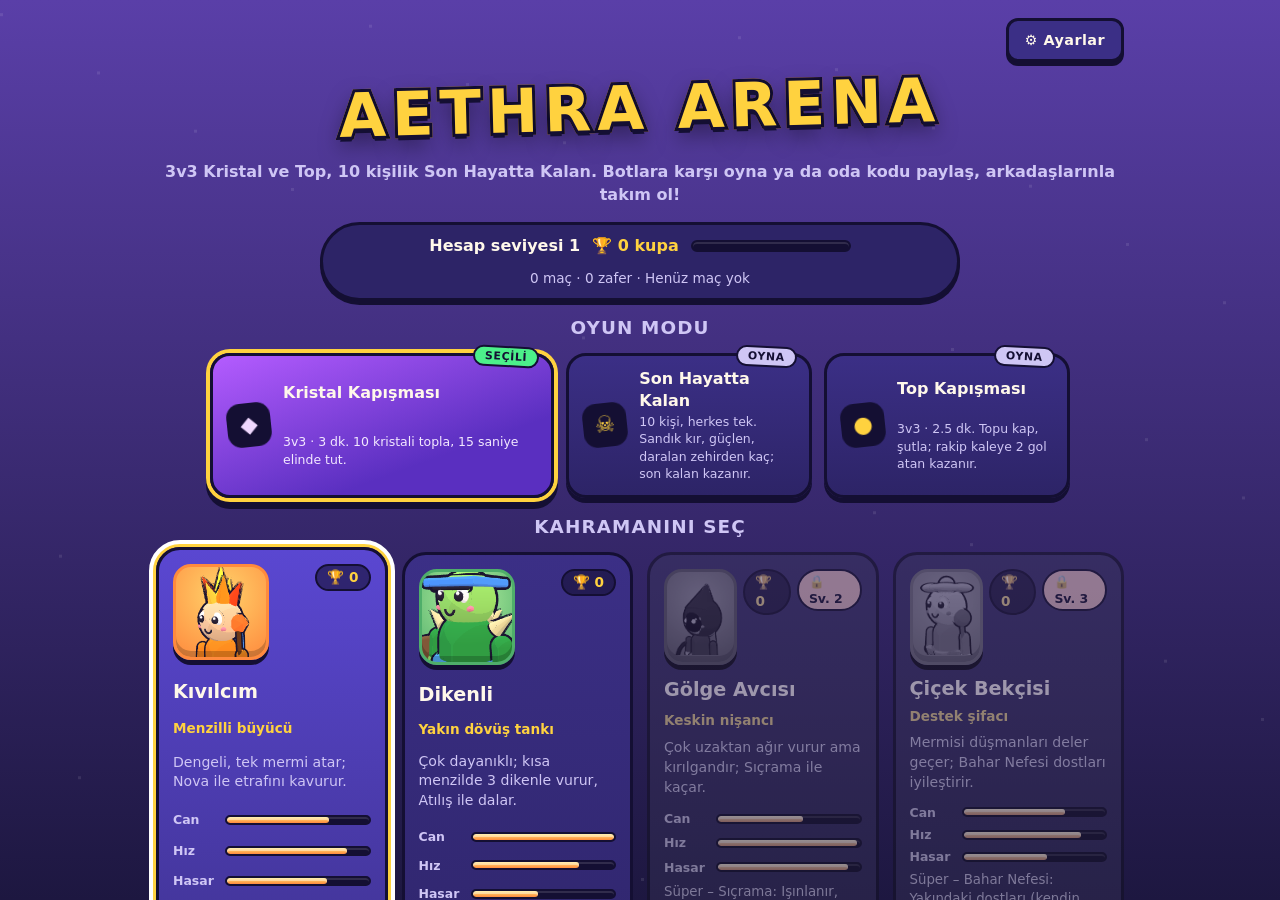
==== aethra-arena/index.html @ 8c884b22 "Aethra Arena oyununu ekle (aethra-arena/) Tarayıcıda ücretsiz 3v3 arena; oda koduyla arkadaşlarla çe" ====
<!doctype html>
<html lang="tr">
  <head>
    <meta charset="UTF-8" />
    <meta name="viewport" content="width=device-width, initial-scale=1.0, viewport-fit=cover" />
    <meta name="color-scheme" content="light dark" />
    <meta name="referrer" content="no-referrer" />
    <meta
      http-equiv="Content-Security-Policy"
      content="default-src 'none'; script-src 'sha256-PgBbEfgezDrb6P0FUc+qIjgpAKVLXpM+Zf7fjNr3H98='; style-src 'unsafe-inline'; img-src data:; connect-src https://*.peerjs.com wss://*.peerjs.com ws://localhost:* http://localhost:* ws://127.0.0.1:* http://127.0.0.1:*; worker-src blob:; base-uri 'none'; form-action 'none'"
    />
    <meta name="description" content="Aethra Arena: tarayıcıda 3v3 arena. Botlara karşı ya da oda koduyla arkadaşlarınla takım olarak oyna. Ücretsiz, indirme yok." />
    <title>Aethra Arena</title>
    <link rel="icon" href="data:image/svg+xml,%3Csvg xmlns='http://www.w3.org/2000/svg' viewBox='0 0 32 32'%3E%3Crect width='32' height='32' rx='8' fill='%232f6f5e'/%3E%3Cpath d='M6 17 16 8l10 9v8H6z' fill='%23f6f3ee'/%3E%3Crect x='13' y='18' width='6' height='7' fill='%23c9a26b'/%3E%3C/svg%3E" />
    <style>
:root { color-scheme: dark; font-family: system-ui, -apple-system, 'Segoe UI', Roboto, sans-serif; line-height: 1.4; --gold: #ffd36b; --ink: #1d1740; --panel: #2b2360; --line: #4c3f9a; --text: #f4efff; --muted: #b9b0e0; --focus: #8ab4ff; }
* { box-sizing: border-box; }
html, body { margin: 0; height: 100%; overflow: hidden; background: #1d1740; color: var(--text); overscroll-behavior: none; }
#app { position: fixed; inset: 0; }
#stage3d { position: absolute; inset: 0; width: 100%; height: 100%; display: block; }
#stage { position: absolute; inset: 0; width: 100%; height: 100%; display: block; touch-action: none; user-select: none; -webkit-user-select: none; }
#hud { position: absolute; inset: 0; pointer-events: none; overflow: auto; }
#hud > * { pointer-events: auto; }
#toasts { position: fixed; top: calc(12px + env(safe-area-inset-top, 0px)); left: 50%; transform: translateX(-50%); display: grid; gap: 6px; z-index: 50; pointer-events: none; }
.ax-toast { padding: 8px 16px; border-radius: 12px; border: 3px solid #140f33; background: #2d2467f0; color: #fff8ea; font: 800 0.95rem system-ui, sans-serif; box-shadow: 0 4px 0 #140f33; }
:focus-visible { outline: 3px solid var(--focus); outline-offset: 2px; }
button { font: inherit; color: inherit; }
.menu { max-width: 980px; margin: 0 auto; padding: 22px 14px 40px; text-align: center; }
h1 { margin: 6px 0 0; font-size: clamp(2rem, 6vw, 3.4rem); letter-spacing: 0.12em; background: linear-gradient(90deg, #ffd36b, #ff8a5c); -webkit-background-clip: text; background-clip: text; color: transparent; }
.sub { margin: 4px 0 16px; color: var(--muted); }
.account { display: flex; gap: 12px; align-items: center; justify-content: center; flex-wrap: wrap; margin-bottom: 16px; background: #00000033; border-radius: 14px; padding: 10px 14px; }
.heroes { display: grid; grid-template-columns: repeat(auto-fit, minmax(210px, 1fr)); gap: 12px; margin-bottom: 18px; }
.hero { text-align: left; background: var(--panel); border: 2px solid var(--line); border-radius: 18px; padding: 14px; cursor: pointer; display: grid; gap: 4px; }
.hero.on { border-color: var(--gold); box-shadow: 0 0 0 3px #ffd36b44, 0 10px 30px #0006; transform: translateY(-3px); }
.hero.locked { opacity: 0.5; cursor: not-allowed; }
.hero em { color: var(--gold); font-style: normal; font-size: 0.85rem; }
.hero p { margin: 2px 0 6px; font-size: 0.88rem; color: var(--muted); }
.hero small { color: var(--muted); }
.lock { color: #ffb4a8; font-size: 0.85rem; }
.orb { width: 54px; height: 54px; border-radius: 50%; box-shadow: 0 6px 18px #0007; margin-bottom: 4px; }
.stat { display: grid; grid-template-columns: 52px 1fr; align-items: center; gap: 6px; font-size: 0.78rem; color: var(--muted); }
.stat-bar { background: #00000055; border-radius: 6px; height: 8px; overflow: hidden; }
.stat-bar.wide { width: 180px; }
.stat-fill { height: 100%; background: linear-gradient(90deg, #ffd36b, #ff8a5c); }
.btn { min-height: 46px; padding: 8px 22px; border-radius: 999px; border: 2px solid var(--line); background: var(--panel); font-weight: 700; cursor: pointer; }
.btn.primary { background: linear-gradient(180deg, #ffd36b, #ff9a4d); color: #3a2200; border-color: #ffe9a8; }
.btn.big { font-size: 1.15rem; padding: 12px 30px; min-height: 54px; }
.hint { color: var(--muted); font-size: 0.82rem; margin: 12px 0 0; }
.overlay { position: absolute; inset: 0; display: grid; place-items: center; background: #0b0820aa; }
.card { background: var(--panel); border: 2px solid var(--gold); border-radius: 22px; padding: 22px 28px; text-align: center; min-width: min(90vw, 360px); }
.card h2 { margin: 0 0 8px; font-size: 2.2rem; letter-spacing: 0.08em; }
.win { color: var(--gold); } .lose { color: #ff8a8a; }
.xp { font-size: 1.4rem; font-weight: 800; color: var(--gold); margin: 6px 0; }
.up { color: #9dffb5; font-weight: 700; margin: 4px 0; }
.row { display: flex; gap: 10px; justify-content: center; margin-top: 14px; flex-wrap: wrap; }
@media (prefers-reduced-motion: reduce) { .hero.on { transform: none; } }

/* --- UX modülü teması --- */

/* Aethra Arena UI teması: kalın koyu dış çizgi, yuvarlak formlar, parlak dolgular, oynak yaylanma.
   Entegrasyon: bu dosyanın içeriğini src/styles.css sonuna ekleyin (dış kaynak yok, CSP uyumlu). */
:root {
  --ax-ink: #140f33;
  --ax-panel: #2d2467;
  --ax-panel-2: #3b2f86;
  --ax-gold: #ffd23f;
  --ax-orange: #ff8a3d;
  --ax-ally: #35c9ff;
  --ax-enemy: #ff4d6d;
  --ax-good: #4cf08a;
  --ax-warn: #ffc83d;
  --ax-danger: #ff4d4d;
  --ax-text: #fff8ea;
  --ax-muted: #cfc6f5;
  --ax-focus: #ffffff;
  --ax-outline: 3px;
  --ax-pop: cubic-bezier(0.34, 1.56, 0.64, 1);
  --ax-safe-t: env(safe-area-inset-top, 0px);
  --ax-safe-r: env(safe-area-inset-right, 0px);
  --ax-safe-b: env(safe-area-inset-bottom, 0px);
  --ax-safe-l: env(safe-area-inset-left, 0px);
}

.ax-menu, .ax-hud, .ax-overlay { font-family: system-ui, -apple-system, 'Segoe UI', Roboto, sans-serif; color: var(--ax-text); }
.ax-sr { position: absolute; width: 1px; height: 1px; margin: -1px; padding: 0; overflow: hidden; clip-path: inset(50%); white-space: nowrap; border: 0; }

/* odak halkası: kalın beyaz + koyu dış halka, her zeminde görünür */
.ax-menu :focus-visible, .ax-overlay :focus-visible { outline: 4px solid var(--ax-focus); outline-offset: 3px; box-shadow: 0 0 0 7px var(--ax-ink); }

/* ---------- ana menü ---------- */
.ax-menu { max-width: 1000px; margin: 0 auto; padding: calc(18px + var(--ax-safe-t)) calc(16px + var(--ax-safe-r)) calc(36px + var(--ax-safe-b)) calc(16px + var(--ax-safe-l)); text-align: center; }
.ax-logo { margin: 4px 0 0; font-size: clamp(2.1rem, 8vw, 3.8rem); font-weight: 900; letter-spacing: 0.1em; color: var(--ax-gold); -webkit-text-stroke: 6px var(--ax-ink); paint-order: stroke fill; text-shadow: 0 5px 0 var(--ax-ink), 0 10px 22px #0008; transform: rotate(-1.5deg); }
.ax-sub { margin: 10px 0 16px; color: var(--ax-muted); font-weight: 600; }
.ax-account { display: flex; gap: 12px; align-items: center; justify-content: center; flex-wrap: wrap; margin: 0 auto 14px; max-width: 640px; background: var(--ax-panel); border: var(--ax-outline) solid var(--ax-ink); border-radius: 999px; padding: 10px 20px; box-shadow: 0 4px 0 var(--ax-ink); }
.ax-acc-bar { width: 160px; }
.ax-acc-meta { font-size: 0.85rem; color: var(--ax-muted); }
.ax-h2 { margin: 6px 0 12px; font-size: 1.15rem; letter-spacing: 0.06em; text-transform: uppercase; color: var(--ax-muted); }

.ax-meter { position: relative; height: 12px; background: var(--ax-ink); border: 2px solid var(--ax-ink); border-radius: 999px; overflow: hidden; box-shadow: inset 0 2px 0 #ffffff1f; }
.ax-fill { height: 100%; width: 100%; border-radius: 999px; background: linear-gradient(180deg, #ffe477, var(--ax-orange)); box-shadow: inset 0 3px 0 #ffffff66; transition: width 0.18s ease-out; }

.ax-heroes { display: grid; grid-template-columns: repeat(auto-fit, minmax(220px, 1fr)); gap: 14px; margin-bottom: 18px; }
.ax-hero { text-align: left; display: grid; gap: 5px; padding: 14px; cursor: pointer; background: linear-gradient(180deg, var(--ax-panel-2), var(--ax-panel)); border: var(--ax-outline) solid var(--ax-ink); border-radius: 24px; box-shadow: 0 6px 0 var(--ax-ink); color: inherit; font: inherit; transition: transform 0.2s var(--ax-pop), box-shadow 0.2s; min-height: 44px; }
.ax-hero:hover { transform: translateY(-3px) rotate(-0.6deg); }
.ax-hero.on { background: linear-gradient(180deg, #5a47d1, var(--ax-panel-2)); box-shadow: 0 0 0 4px var(--ax-gold), 0 8px 0 4px var(--ax-ink); transform: translateY(-5px); }
.ax-hero.locked { opacity: 0.55; cursor: not-allowed; filter: saturate(0.5); }
.ax-hero.locked:hover { transform: none; }
.ax-orb { width: 60px; height: 60px; border-radius: 50%; border: var(--ax-outline) solid var(--ax-ink); box-shadow: inset 0 -6px 0 #0003, 0 5px 0 var(--ax-ink); margin-bottom: 6px; }
.ax-name { font-size: 1.2rem; font-weight: 900; }
.ax-role { color: var(--ax-gold); font-style: normal; font-weight: 700; font-size: 0.85rem; }
.ax-blurb { margin: 2px 0 6px; font-size: 0.88rem; color: var(--ax-muted); }
.ax-stat { display: grid; grid-template-columns: 44px 1fr; align-items: center; gap: 8px; font-size: 0.78rem; font-weight: 700; color: var(--ax-muted); }
.ax-stat-bar { height: 10px; }
.ax-ability { color: var(--ax-muted); }
.ax-diff { color: var(--ax-muted); letter-spacing: 1px; }
.ax-lock { color: #ffb4a8; font-size: 0.85rem; }

.ax-cta { margin: 6px 0 12px; }
.ax-btn { min-height: 48px; min-width: 48px; padding: 8px 24px; border-radius: 999px; border: var(--ax-outline) solid var(--ax-ink); background: var(--ax-panel-2); color: var(--ax-text); font: inherit; font-weight: 900; letter-spacing: 0.03em; cursor: pointer; box-shadow: 0 5px 0 var(--ax-ink); transition: transform 0.15s var(--ax-pop), box-shadow 0.15s; touch-action: manipulation; }
.ax-btn:hover { transform: translateY(-2px); }
.ax-btn:active { transform: translateY(4px); box-shadow: 0 1px 0 var(--ax-ink); }
.ax-btn.primary { background: linear-gradient(180deg, #ffe477, var(--ax-orange)); color: #3a1c00; text-shadow: 0 1px 0 #fff6; }
.ax-btn.big { font-size: 1.25rem; padding: 12px 34px; min-height: 58px; }
.ax-btn:disabled { opacity: 0.5; cursor: not-allowed; transform: none; }
.ax-hint { color: var(--ax-muted); font-size: 0.82rem; margin: 10px 0 0; }

/* ---------- oyun içi HUD ---------- */
.ax-hud, #hud > .ax-hud { position: absolute; inset: 0; pointer-events: none; padding: var(--ax-safe-t) var(--ax-safe-r) var(--ax-safe-b) var(--ax-safe-l); user-select: none; -webkit-user-select: none; }
.ax-hud > * { position: absolute; }
.ax-top { top: calc(8px + var(--ax-safe-t)); left: 50%; transform: translateX(-50%); width: min(calc(100vw - 16px - var(--ax-safe-l) - var(--ax-safe-r)), 560px); display: grid; grid-template-columns: 1fr auto 1fr; gap: 8px; align-items: center; }
.ax-team { display: flex; align-items: center; gap: 6px; padding: 4px 10px; border-radius: 999px; border: var(--ax-outline) solid var(--ax-ink); box-shadow: 0 4px 0 var(--ax-ink); }
.ax-team.ally { background: linear-gradient(180deg, #4fb4ff, #1f6fd0); }
.ax-team.enemy { background: linear-gradient(180deg, #ff6f80, #c8253f); justify-content: flex-end; }
.ax-gemcount { font-size: 1.45rem; font-weight: 900; min-width: 1.6ch; text-align: center; font-variant-numeric: tabular-nums; -webkit-text-stroke: 5px var(--ax-ink); paint-order: stroke fill; }
.ax-gembar { flex: 1; height: 10px; min-width: 30px; }
.ax-team.ally .ax-fill { background: linear-gradient(180deg, #e8c8ff, #a74dff); }
.ax-team.enemy .ax-fill { background: linear-gradient(180deg, #e8c8ff, #a74dff); margin-left: auto; }
.ax-gem { display: inline-block; width: 16px; height: 22px; background: linear-gradient(160deg, #f0d8ff 10%, #b45cff 55%, #6a1fc0); clip-path: polygon(50% 0, 100% 40%, 50% 100%, 0 40%); filter: drop-shadow(0 2px 0 var(--ax-ink)); flex: none; }
.ax-gem.mini { width: 11px; height: 15px; vertical-align: -2px; margin-right: 3px; }
.ax-center { text-align: center; background: var(--ax-panel); border: var(--ax-outline) solid var(--ax-ink); border-radius: 16px; padding: 2px 14px 3px; box-shadow: 0 4px 0 var(--ax-ink); }
.ax-time { font-size: 1.45rem; font-weight: 900; font-variant-numeric: tabular-nums; line-height: 1.15; }
.ax-time.urgent { color: var(--ax-danger); animation: ax-pulse 1s var(--ax-pop) infinite; }

.ax-countdown { top: calc(64px + var(--ax-safe-t)); left: 50%; transform: translateX(-50%); text-align: center; pointer-events: none; }
.ax-countdown[hidden] { display: none; }
.ax-cdnum { font-size: clamp(3rem, 12vw, 5.5rem); font-weight: 900; line-height: 1; -webkit-text-stroke: 8px var(--ax-ink); paint-order: stroke fill; text-shadow: 0 6px 0 var(--ax-ink); animation: ax-pulse 1s var(--ax-pop) infinite; }
.ax-countdown.ally .ax-cdnum { color: var(--ax-ally); }
.ax-countdown.enemy .ax-cdnum { color: var(--ax-enemy); }
.ax-cdlabel { font-weight: 900; font-size: 0.95rem; padding: 2px 12px; border-radius: 999px; background: var(--ax-ink); display: inline-block; margin-top: 4px; }

.ax-player { left: calc(10px + var(--ax-safe-l)); top: calc(62px + var(--ax-safe-t)); display: grid; gap: 2px; background: #1a1144b3; border: 2px solid var(--ax-ink); border-radius: 14px; padding: 5px 10px; font-size: 0.8rem; }
.ax-pname { font-weight: 900; }
.ax-row { display: flex; justify-content: space-between; gap: 10px; font-weight: 800; }

.ax-super { --charge: 0%; pointer-events: auto; right: calc(18px + var(--ax-safe-r)); bottom: calc(40px + var(--ax-safe-b)); width: 92px; height: 92px; border-radius: 50%; border: 4px solid var(--ax-ink); background: radial-gradient(circle, #3b2f86 58%, transparent 59%), conic-gradient(var(--ax-gold) var(--charge), #251c58 0); box-shadow: 0 5px 0 var(--ax-ink); display: grid; place-items: center; align-content: center; gap: 2px; color: var(--ax-text); font: inherit; cursor: pointer; padding: 0; }
.ax-super[hidden] { display: none; }
.ax-super.ready { background: radial-gradient(circle, #ffd23f 58%, transparent 59%), conic-gradient(#fff2a8 100%, #fff 0); color: #3a1c00; animation: ax-ready 1.1s var(--ax-pop) infinite; }
.ax-supername { font-size: 0.78rem; font-weight: 900; max-width: 70px; line-height: 1.05; text-align: center; }
.ax-superkey { font-size: 0.65rem; font-weight: 900; opacity: 0.85; padding: 0 6px; border-radius: 6px; background: #0004; }
.ax-hud .ax-hint { position: absolute; left: 50%; bottom: calc(8px + var(--ax-safe-b, 0px)); transform: translateX(-50%); max-width: min(calc(100vw - 760px), 820px); padding: 4px 12px; border-radius: 999px; background: #1a1144b3; color: var(--ax-text); font-size: 0.72rem; font-weight: 700; text-align: center; pointer-events: none; white-space: nowrap; overflow: hidden; text-overflow: ellipsis; }
.ax-hud .ax-notice { position: absolute; left: 50%; bottom: calc(44px + var(--ax-safe-b, 0px)); transform: translateX(-50%); padding: 6px 16px; border-radius: 999px; background: var(--ax-ink); color: var(--ax-gold); font-weight: 900; pointer-events: none; }

.ax-respawn { left: 50%; top: 40%; transform: translate(-50%, -50%); min-width: min(80vw, 260px); text-align: center; font-weight: 900; font-size: 1.1rem; background: var(--ax-panel); border: var(--ax-outline) solid var(--ax-ink); border-radius: 20px; padding: 10px 16px; box-shadow: 0 5px 0 var(--ax-ink); display: grid; gap: 8px; }
.ax-respawn[hidden] { display: none; }
.ax-hud.is-dead .ax-player { filter: grayscale(0.6); }

/* ---------- sonuç ---------- */
.ax-overlay { position: absolute; inset: 0; display: grid; place-items: center; background: #0b0820b3; padding: var(--ax-safe-t) var(--ax-safe-r) var(--ax-safe-b) var(--ax-safe-l); z-index: 5; }
.ax-card { min-width: min(90vw, 380px); text-align: center; background: linear-gradient(180deg, var(--ax-panel-2), var(--ax-panel)); border: 4px solid var(--ax-ink); border-radius: 30px; padding: 22px 28px 26px; box-shadow: 0 8px 0 var(--ax-ink), 0 18px 40px #000a; animation: ax-in 0.45s var(--ax-pop) both; }
.ax-title { margin: 0 0 8px; font-size: clamp(2rem, 9vw, 3rem); font-weight: 900; letter-spacing: 0.08em; -webkit-text-stroke: 6px var(--ax-ink); paint-order: stroke fill; text-shadow: 0 4px 0 var(--ax-ink); }
.ax-title.win { color: var(--ax-gold); }
.ax-title.lose { color: #ff8a8a; }
.ax-title.draw { color: var(--ax-ally); }
.ax-stats { margin: 4px 0; color: var(--ax-muted); font-weight: 700; }
.ax-xpgain { margin: 6px 0; font-size: 1.6rem; font-weight: 900; color: var(--ax-gold); }
.ax-up { margin: 4px 0; color: #9dffb5; font-weight: 800; }
.ax-gemscore { display: flex; gap: 10px; align-items: center; justify-content: center; font-size: 1.6rem; font-weight: 900; margin: 6px 0; }
.ax-trophy { margin: 6px 0; font-size: 1.7rem; font-weight: 900; color: var(--ax-muted); }
.ax-trophy.up { color: var(--ax-gold); }
.ax-trophy.down { color: #ff8a8a; }
.ax-actions { display: flex; gap: 12px; justify-content: center; flex-wrap: wrap; margin-top: 16px; }

@keyframes ax-pulse { 50% { transform: scale(1.12); } }
@keyframes ax-ready { 50% { transform: scale(1.08); } }
@keyframes ax-in { from { transform: scale(0.6) rotate(-4deg); opacity: 0; } to { transform: none; opacity: 1; } }

/* mobil: kompakt yerleşim, 44px+ dokunma hedefleri korunur */
@media (max-width: 640px), (max-height: 480px) {
  .ax-time { font-size: 1.1rem; }
  .ax-gemcount { font-size: 1.15rem; }
  .ax-team { padding: 3px 7px; gap: 4px; }
  .ax-gembar { min-width: 16px; }
  .ax-player { font-size: 0.7rem; top: calc(54px + var(--ax-safe-t)); }
  .ax-super { width: 72px; height: 72px; }
}
@media (max-height: 480px) { .ax-menu { padding-top: calc(8px + var(--ax-safe-t)); } .ax-logo { font-size: 1.8rem; } }

/* hareketi azalt: animasyon ve geçişler kapalı, durum yine renk ve sayıyla okunur */
@media (prefers-reduced-motion: reduce) {
  .ax-logo { transform: none; }
  .ax-hero, .ax-hero:hover, .ax-hero.on, .ax-btn, .ax-btn:hover, .ax-btn:active { transition: none; transform: none; }
  .ax-fill { transition: none; }
  .ax-time.urgent, .ax-super.ready, .ax-cdnum, .ax-card { animation: none; }
}
/* yüksek karşıtlık */
@media (forced-colors: active) {
  .ax-hero.on { outline: 4px solid Highlight; }
  .ax-fill { background: Highlight; }
}
.ax-acc-trophy, .ax-hero-trophy { color: var(--ax-gold, #ffd36b); font-weight: 800; }
.ax-extra { width: 100%; max-width: 760px; margin: 18px auto 0; }

/* =====================================================================================
   v2: mini harita, kahraman durum paneli, olay akışı, maç sonu tablosu, modlar, ayarlar
   ===================================================================================== */
:root {
  --ax-shield: #9fe8ff;
  --ax-power: #ffd23f;
  --ax-haste: #4cf0c8;
  --ax-fury: #ff7a3d;
  --ax-aegis: #b98cff;
  --ax-glass: #1a1144c7;
}

/* ---------- kahraman durum paneli (sol üst) ---------- */
.ax-player { min-width: 168px; max-width: 220px; gap: 4px; padding: 6px 10px 7px; background: var(--ax-glass); border-width: var(--ax-outline); box-shadow: 0 4px 0 var(--ax-ink); }
.ax-prow { display: flex; align-items: center; justify-content: space-between; gap: 8px; }
.ax-pname { overflow: hidden; text-overflow: ellipsis; white-space: nowrap; }
.ax-power { flex: none; min-width: 24px; height: 24px; display: grid; place-items: center; border-radius: 50%; background: radial-gradient(circle at 35% 30%, #fff4b0, var(--ax-power) 60%, #c98a00); color: #3a1c00; font-weight: 900; border: 2px solid var(--ax-ink); box-shadow: 0 2px 0 var(--ax-ink); font-variant-numeric: tabular-nums; }
.ax-power.max { animation: ax-ready 1.1s var(--ax-pop) infinite; }
.ax-hpbar { height: 12px; }
.ax-hpfill.good { background: linear-gradient(180deg, #a6ffc4, var(--ax-good)); }
.ax-hpfill.warn { background: linear-gradient(180deg, #ffe9a0, var(--ax-warn)); }
.ax-hpfill.danger { background: linear-gradient(180deg, #ffb0b0, var(--ax-danger)); }
.ax-shieldfill { position: absolute; left: 0; top: 0; height: 100%; border-radius: 999px; background: repeating-linear-gradient(135deg, #ffffffcc 0 4px, var(--ax-shield) 4px 8px); opacity: 0.85; transition: width 0.18s ease-out; }
.ax-shieldfill[hidden] { display: none; }
.ax-stars { display: flex; gap: 1px; font-size: 0.9rem; line-height: 1; letter-spacing: -0.02em; }
.ax-star { color: #ffffff2e; -webkit-text-stroke: 1px var(--ax-ink); transition: color 0.2s, transform 0.25s var(--ax-pop); }
.ax-star.on { color: var(--ax-power); transform: scale(1.12); text-shadow: 0 0 6px #ffd23f88; }
.ax-buffs { display: flex; gap: 6px; margin: 2px 0 0; padding: 0; list-style: none; }
.ax-buffs[hidden] { display: none; }
.ax-buff { --left: 100%; --tint: var(--ax-gold); position: relative; width: 34px; height: 34px; border-radius: 50%; display: grid; place-items: center;
  background: radial-gradient(circle, var(--ax-panel) 62%, transparent 63%), conic-gradient(var(--tint) var(--left), #ffffff22 0);
  border: 2px solid var(--ax-ink); box-shadow: 0 2px 0 var(--ax-ink); }
.ax-buff.haste { --tint: var(--ax-haste); }
.ax-buff.fury { --tint: var(--ax-fury); }
.ax-buff.aegis { --tint: var(--ax-aegis); }
.ax-buff-icon { font-size: 0.95rem; font-weight: 900; color: var(--tint); line-height: 1; }
.ax-buff-secs { position: absolute; right: -6px; bottom: -5px; min-width: 18px; padding: 0 3px; border-radius: 8px; background: var(--ax-ink); font-size: 0.62rem; font-weight: 900; text-align: center; font-variant-numeric: tabular-nums; }
.ax-buff.ending { animation: ax-blink 0.6s steps(2, jump-none) infinite; }

/* ---------- sağ üst sütun: mini harita + olay akışı ---------- */
.ax-side { top: calc(62px + var(--ax-safe-t)); right: calc(10px + var(--ax-safe-r)); display: flex; flex-direction: column; align-items: flex-end; gap: 8px; max-width: min(46vw, 320px); }
.ax-minimap { position: relative; pointer-events: auto; padding: 0; line-height: 0; cursor: zoom-in; border: var(--ax-outline) solid var(--ax-ink); border-radius: 12px; overflow: hidden; background: var(--ax-ink); box-shadow: 0 4px 0 var(--ax-ink), 0 0 0 2px #ffffff22 inset; transition: transform 0.2s var(--ax-pop); touch-action: manipulation; }
.ax-minimap:hover { transform: scale(1.03); }
.ax-minimap:focus-visible { outline: 4px solid var(--ax-focus); outline-offset: 3px; }
.ax-minimap[hidden] { display: none; }
.ax-minimap-canvas { display: block; }
.ax-minimap.big { position: fixed; z-index: 4; left: 50%; top: 50%; transform: translate(-50%, -50%); cursor: zoom-out; border-width: 4px; border-radius: 18px; box-shadow: 0 8px 0 var(--ax-ink), 0 0 0 100vmax #0b0820a6; animation: ax-mapin 0.28s var(--ax-pop) both; }
.ax-minimap.big:hover { transform: translate(-50%, -50%); }
.ax-minimap-tag { position: absolute; top: 6px; right: 8px; line-height: 1.2; padding: 2px 8px; border-radius: 999px; background: var(--ax-ink); color: var(--ax-text); font-size: 0.75rem; font-weight: 900; }
.ax-minimap-tag:empty { display: none; }

.ax-feed { display: flex; flex-direction: column; align-items: flex-end; gap: 4px; margin: 0; padding: 0; list-style: none; pointer-events: none; }
.ax-feed[hidden] { display: none; }
.ax-feed-item { --side: var(--ax-muted); max-width: 100%; padding: 3px 10px 3px 8px; border-radius: 10px 999px 999px 10px; background: var(--ax-glass); border-left: 4px solid var(--side); font-size: 0.74rem; font-weight: 700; line-height: 1.3; color: var(--ax-text); box-shadow: 0 2px 0 var(--ax-ink); animation: ax-feedin 0.35s var(--ax-pop) both; transition: opacity 0.6s ease-out; }
.ax-feed-item.ally { --side: var(--ax-ally); }
.ax-feed-item.enemy { --side: var(--ax-enemy); }
.ax-feed-item.camp.golem { background: linear-gradient(90deg, #4a2f9acc, var(--ax-glass)); }
.ax-feed-item.fading { opacity: 0; }
.ax-feed-actor { font-weight: 900; }
.ax-feed-actor.ally { color: var(--ax-ally); }
.ax-feed-actor.enemy { color: var(--ax-enemy); }
.ax-feed-note { font-style: normal; color: var(--ax-gold); font-weight: 900; }

/* ---------- maç sonu: MVP, tablo, kupa ---------- */
.ax-card.wide { width: min(94vw, 600px); max-height: calc(100dvh - 24px - var(--ax-safe-t) - var(--ax-safe-b)); overflow-y: auto; padding: 18px 20px 22px; }
.ax-mvp { display: flex; align-items: center; gap: 12px; margin: 10px auto 12px; padding: 8px 16px 8px 8px; width: fit-content; max-width: 100%; text-align: left; border-radius: 999px; border: var(--ax-outline) solid var(--ax-ink); background: linear-gradient(90deg, #ffe477, var(--ax-orange)); color: #3a1c00; box-shadow: 0 5px 0 var(--ax-ink); animation: ax-in 0.5s 0.15s var(--ax-pop) both; }
.ax-mvp.enemy { background: linear-gradient(90deg, #ffb3c0, #ff6f80); }
.ax-mvp-badge { flex: none; width: 48px; height: 48px; display: grid; place-items: center; border-radius: 50%; background: var(--ax-ink); color: var(--ax-gold); font-weight: 900; font-size: 0.9rem; letter-spacing: 0.04em; box-shadow: inset 0 -4px 0 #0006; }
.ax-mvp-text { display: grid; }
.ax-mvp-name { font-size: 1.15rem; font-weight: 900; }
.ax-mvp-reason { font-size: 0.8rem; font-weight: 800; opacity: 0.85; }
.ax-rtable-wrap { overflow-x: auto; margin: 4px 0 8px; border-radius: 14px; border: 2px solid var(--ax-ink); background: #0b082066; }
.ax-rtable-wrap:focus-visible { outline: 4px solid var(--ax-focus); outline-offset: 2px; }
.ax-rtable { width: 100%; border-collapse: collapse; font-size: 0.85rem; font-variant-numeric: tabular-nums; }
.ax-rtable th, .ax-rtable td { padding: 6px 8px; text-align: right; white-space: nowrap; }
.ax-rtable thead th { font-size: 0.7rem; letter-spacing: 0.06em; text-transform: uppercase; color: var(--ax-muted); border-bottom: 2px solid var(--ax-ink); }
.ax-rtable thead th:first-child, .ax-rt-name { text-align: left; }
.ax-rtable tbody tr { border-left: 4px solid transparent; }
.ax-rtable tbody tr.ally { border-left-color: var(--ax-ally); }
.ax-rtable tbody tr.enemy { border-left-color: var(--ax-enemy); background: #ff4d6d14; }
.ax-rtable tbody tr.me { background: #35c9ff2a; }
.ax-rt-name { display: flex; align-items: baseline; gap: 6px; font-weight: 900; }
.ax-rt-hero { color: var(--ax-muted); font-weight: 700; font-size: 0.72rem; }
.ax-mvp-chip { padding: 0 6px; border-radius: 6px; background: var(--ax-gold); color: #3a1c00; font-size: 0.62rem; font-weight: 900; }
.ax-rtable td.best { color: var(--ax-gold); font-weight: 900; }
.ax-trophy-row { display: grid; justify-items: center; gap: 0; }
.ax-trophy.up, .ax-trophy.down { animation: ax-in 0.5s 0.35s var(--ax-pop) both; }
.ax-trophy-count { color: var(--ax-gold); font-size: 1.1rem; font-variant-numeric: tabular-nums; }

/* ---------- menü: üst çubuk, modlar, kahraman rozetleri ---------- */
.ax-menu { position: relative; }
.ax-menu-bar { display: flex; justify-content: flex-end; }
.ax-btn.small { min-height: 44px; padding: 6px 16px; font-size: 0.9rem; box-shadow: 0 4px 0 var(--ax-ink); }
.ax-mode-section { margin: 0 auto 16px; max-width: 860px; }
.ax-modes { display: grid; grid-template-columns: 1.4fr 1fr 1fr; gap: 12px; }
.ax-mode { position: relative; display: grid; grid-template-columns: auto 1fr; grid-template-areas: 'icon name' 'icon desc'; column-gap: 12px; align-items: center; text-align: left; padding: 12px 14px; border-radius: 20px; border: var(--ax-outline) solid var(--ax-ink); background: linear-gradient(180deg, var(--ax-panel-2), var(--ax-panel)); box-shadow: 0 5px 0 var(--ax-ink); }
.ax-mode.on { background: linear-gradient(160deg, #b45cff, #5a2fc0 70%); box-shadow: 0 0 0 4px var(--ax-gold), 0 7px 0 4px var(--ax-ink); }
.ax-mode.soon { opacity: 0.72; filter: saturate(0.55); }
.ax-mode-icon { grid-area: icon; width: 44px; height: 44px; display: grid; place-items: center; border-radius: 14px; background: var(--ax-ink); color: var(--ax-gold); font-size: 1.4rem; transform: rotate(-6deg); }
.ax-mode.on .ax-mode-icon { color: #f0d8ff; }
.ax-mode-name { grid-area: name; font-weight: 900; font-size: 1rem; }
.ax-mode-desc { grid-area: desc; font-size: 0.78rem; color: var(--ax-muted); }
.ax-mode.on .ax-mode-desc { color: #f3e8ff; }
.ax-mode-tag { position: absolute; top: -10px; right: 12px; padding: 1px 10px; border-radius: 999px; border: 2px solid var(--ax-ink); background: var(--ax-muted); color: var(--ax-ink); font-size: 0.68rem; font-weight: 900; letter-spacing: 0.06em; text-transform: uppercase; transform: rotate(3deg); }
.ax-mode-tag.live { background: var(--ax-good); }
.ax-mode:focus-visible { outline: 4px solid var(--ax-focus); outline-offset: 3px; }
.ax-hero-top { display: flex; align-items: flex-start; justify-content: space-between; gap: 6px; }
.ax-hero-trophy { padding: 2px 10px; border-radius: 999px; border: 2px solid var(--ax-ink); background: #140f3399; font-size: 0.85rem; }
.ax-lock-badge { padding: 2px 10px; border-radius: 999px; border: 2px solid var(--ax-ink); background: #ffb4a8; color: var(--ax-ink); font-size: 0.78rem; font-weight: 900; }
.ax-hero.locked .ax-orb { filter: grayscale(1) brightness(0.7); }
/* kahraman portresi (3D modelden): düz küre yerine yuvarlak köşeli resim */
.ax-orb.has-portrait { border-radius: 18px; width: 84px; height: 84px; }
.ax-hero .ax-orb.has-portrait { width: 96px; height: 96px; }

/* ---------- ayarlar paneli ---------- */
.ax-set-backdrop { position: fixed; inset: 0; z-index: 6; display: grid; place-items: center; padding: calc(12px + var(--ax-safe-t)) calc(12px + var(--ax-safe-r)) calc(12px + var(--ax-safe-b)) calc(12px + var(--ax-safe-l)); background: #0b0820b8; }
.ax-set-backdrop[hidden] { display: none; }
.ax-settings { width: min(100%, 460px); max-height: 100%; overflow-y: auto; text-align: left; padding: 16px 18px 20px; border-radius: 26px; border: 4px solid var(--ax-ink); background: linear-gradient(180deg, var(--ax-panel-2), var(--ax-panel)); box-shadow: 0 8px 0 var(--ax-ink), 0 18px 40px #000a; animation: ax-in 0.35s var(--ax-pop) both; }
.ax-set-head { display: flex; align-items: center; justify-content: space-between; gap: 12px; margin-bottom: 6px; }
.ax-set-title { margin: 0; font-size: 1.5rem; font-weight: 900; color: var(--ax-gold); -webkit-text-stroke: 4px var(--ax-ink); paint-order: stroke fill; }
.ax-set-group { margin: 10px 0 0; padding: 10px 12px 12px; border: 2px solid var(--ax-ink); border-radius: 16px; background: #140f3366; }
.ax-set-group legend { padding: 0 6px; font-weight: 900; font-size: 0.8rem; letter-spacing: 0.06em; text-transform: uppercase; color: var(--ax-muted); }
.ax-set-row { display: grid; grid-template-columns: 76px 1fr 44px; align-items: center; gap: 10px; min-height: 44px; }
.ax-set-row.check { grid-template-columns: auto 1fr; }
.ax-set-label { font-weight: 800; font-size: 0.9rem; }
.ax-range-out { text-align: right; font-weight: 900; font-variant-numeric: tabular-nums; }
.ax-range { --val: 50%; -webkit-appearance: none; appearance: none; width: 100%; height: 14px; margin: 0; border-radius: 999px; border: 2px solid var(--ax-ink); background: linear-gradient(90deg, var(--ax-orange) var(--val), var(--ax-ink) var(--val)); cursor: pointer; }
.ax-range::-webkit-slider-thumb { -webkit-appearance: none; width: 26px; height: 26px; border-radius: 50%; border: 3px solid var(--ax-ink); background: var(--ax-gold); box-shadow: 0 2px 0 var(--ax-ink); }
.ax-range::-moz-range-thumb { width: 22px; height: 22px; border-radius: 50%; border: 3px solid var(--ax-ink); background: var(--ax-gold); }
.ax-segs { display: grid; grid-template-columns: repeat(4, 1fr); gap: 6px; }
@media (max-width: 480px) { .ax-segs { grid-template-columns: repeat(2, 1fr); } }
.ax-seg-wrap { position: relative; display: grid; }
.ax-seg-input { position: absolute; opacity: 0; inset: 0; margin: 0; pointer-events: none; }
.ax-seg { display: grid; place-items: center; min-height: 44px; border-radius: 999px; border: var(--ax-outline) solid var(--ax-ink); background: var(--ax-panel); font-weight: 900; cursor: pointer; box-shadow: 0 3px 0 var(--ax-ink); }
.ax-seg-input:checked + .ax-seg { background: linear-gradient(180deg, #ffe477, var(--ax-orange)); color: #3a1c00; }
.ax-seg-input:focus-visible + .ax-seg { outline: 4px solid var(--ax-focus); outline-offset: 2px; }
.ax-set-hint { margin: 8px 0 0; font-size: 0.78rem; color: var(--ax-muted); }
.ax-check { width: 26px; height: 26px; margin: 0; accent-color: var(--ax-orange); cursor: pointer; }
.ax-keys { display: grid; grid-template-columns: auto 1fr; gap: 4px 12px; margin: 10px 0 0; font-size: 0.8rem; }
.ax-keys dt { font-weight: 900; color: var(--ax-gold); }
.ax-keys dd { margin: 0; color: var(--ax-muted); }
.ax-set-backdrop :focus-visible { outline: 4px solid var(--ax-focus); outline-offset: 3px; }

@keyframes ax-blink { 50% { opacity: 0.45; } }
@keyframes ax-feedin { from { transform: translateX(24px); opacity: 0; } to { transform: none; opacity: 1; } }
@keyframes ax-mapin { from { transform: translate(-50%, -50%) scale(0.4); opacity: 0; } to { transform: translate(-50%, -50%); opacity: 1; } }

/* ---------- mobil ---------- */
@media (max-width: 640px), (max-height: 480px) {
  .ax-player { min-width: 0; max-width: 42vw; padding: 4px 8px 5px; }
  .ax-stars { font-size: 0.72rem; }
  .ax-buff { width: 28px; height: 28px; }
  .ax-side { top: calc(54px + var(--ax-safe-t)); gap: 6px; }
  .ax-feed-item { font-size: 0.66rem; padding: 2px 8px 2px 6px; }
  .ax-countdown { top: calc(150px + var(--ax-safe-t)); }
  .ax-modes { grid-template-columns: 1fr; gap: 14px; }
}
@media (max-width: 400px) {
  .ax-menu { padding-left: calc(12px + var(--ax-safe-l)); padding-right: calc(12px + var(--ax-safe-r)); }
  .ax-account { border-radius: 20px; padding: 10px 14px; }
  .ax-acc-bar { width: 100%; }
  .ax-heroes { grid-template-columns: 1fr; gap: 12px; }
  .ax-mode { padding: 10px 12px; }
  .ax-mode-icon { width: 38px; height: 38px; font-size: 1.2rem; }
  .ax-card { padding: 16px 12px 18px; border-radius: 24px; }
  .ax-rtable { font-size: 0.74rem; }
  .ax-rtable th, .ax-rtable td { padding: 5px 5px; }
  .ax-rt-hero { display: none; }
  .ax-mvp-badge { width: 40px; height: 40px; }
  .ax-set-row { grid-template-columns: 64px 1fr 40px; gap: 8px; }
  .ax-settings { padding: 14px 12px 16px; }
  .ax-player { max-width: 46vw; }
  .ax-side { max-width: 48vw; }
}

/* v2 hareket azaltma: animasyon yok, durum yine renk/sayı/metinle okunur */
@media (prefers-reduced-motion: reduce) {
  .ax-power.max, .ax-buff.ending, .ax-feed-item, .ax-minimap.big, .ax-mvp, .ax-trophy.up, .ax-trophy.down, .ax-settings { animation: none; }
  .ax-star, .ax-star.on, .ax-minimap, .ax-minimap:hover, .ax-shieldfill, .ax-feed-item { transition: none; }
  .ax-star.on, .ax-minimap:hover { transform: none; }
  .ax-minimap.big:hover { transform: translate(-50%, -50%); }
  .ax-mode-icon, .ax-mode-tag { transform: none; }
}
@media (forced-colors: active) {
  .ax-star.on, .ax-mode.on { outline: 2px solid Highlight; }
  .ax-buff { border-color: CanvasText; }
}

/* dar ekranda kontrol ipucu satırı sağ alttaki yetenek çubuğuyla çakışmasın */
@media (max-width: 1180px) { .ax-hud .ax-hint { display: none; } }

/* Lider tablosu paneli. Değişkenler src/ui/theme.css içindeki --ax-* temasından gelir; dış kaynak yok (CSP uyumlu).
   Entegrasyon: theme.css ile birlikte src/styles.css sonuna ekleyin. */
.ax-lb { max-width: 640px; margin: 0 auto; text-align: left; font-family: system-ui, -apple-system, 'Segoe UI', Roboto, sans-serif; color: var(--ax-text); background: var(--ax-panel); border: var(--ax-outline) solid var(--ax-ink); border-radius: 24px; box-shadow: 0 6px 0 var(--ax-ink); padding: 16px calc(16px + var(--ax-safe-r)) 18px calc(16px + var(--ax-safe-l)); display: grid; gap: 10px; }
.ax-lb :focus-visible { outline: 4px solid var(--ax-focus); outline-offset: 3px; box-shadow: 0 0 0 7px var(--ax-ink); }
.ax-lb-title { margin: 0; text-align: center; }
.ax-lb-field { display: grid; gap: 4px; }
.ax-lb-label { font-weight: 800; font-size: 0.85rem; color: var(--ax-muted); }
.ax-lb-input { min-height: 48px; padding: 8px 16px; font: inherit; font-weight: 700; color: var(--ax-text); background: var(--ax-ink); border: var(--ax-outline) solid var(--ax-ink); border-radius: 999px; box-shadow: inset 0 2px 0 #ffffff1f; }
.ax-lb-input[aria-invalid='true'] { border-color: var(--ax-danger); }
.ax-lb-hint { margin: 0; font-size: 0.78rem; color: var(--ax-muted); }
.ax-lb-status { margin: 0; min-height: 1.3em; font-size: 0.88rem; font-weight: 700; color: var(--ax-gold); }

.ax-lb-tabs { display: flex; gap: 8px; justify-content: center; }
.ax-lb-tab { min-height: 44px; min-width: 44px; padding: 6px 18px; font: inherit; font-weight: 800; color: var(--ax-text); background: var(--ax-panel-2); border: var(--ax-outline) solid var(--ax-ink); border-radius: 999px; cursor: pointer; box-shadow: 0 4px 0 var(--ax-ink); touch-action: manipulation; }
.ax-lb-tab.on { background: var(--ax-gold); color: var(--ax-ink); }

.ax-lb-list { list-style: none; margin: 0; padding: 0; display: grid; gap: 6px; }
.ax-lb-row { display: grid; grid-template-columns: 2.2em 1fr auto auto; align-items: center; gap: 10px; min-height: 44px; padding: 6px 14px; background: var(--ax-panel-2); border: 2px solid var(--ax-ink); border-radius: 999px; }
.ax-lb-row.me { background: linear-gradient(180deg, #5a47d1, var(--ax-panel-2)); box-shadow: 0 0 0 3px var(--ax-gold); font-weight: 900; }
.ax-lb-rank { text-align: center; font-weight: 900; color: var(--ax-gold); }
.ax-lb-name { overflow: hidden; text-overflow: ellipsis; white-space: nowrap; }
.ax-lb-trophies { font-weight: 900; color: var(--ax-orange); font-variant-numeric: tabular-nums; }
.ax-lb-wins { font-size: 0.8rem; color: var(--ax-muted); font-variant-numeric: tabular-nums; }
.ax-lb-empty { margin: 4px 0; text-align: center; color: var(--ax-muted); font-weight: 600; }
.ax-lb-empty[hidden], .ax-lb-send[hidden] { display: none; }
.ax-lb-send { justify-self: center; }

@media (max-width: 420px) {
  .ax-lb-row { grid-template-columns: 2em 1fr auto; }
  .ax-lb-wins { display: none; }
}
@media (prefers-reduced-motion: reduce) {
  .ax-lb * { transition: none !important; animation: none !important; }
}

/* Seviye + yetenek paneli ve gadget düğmesi; kule uyarısı. Değişkenler theme.css'teki --ax-* temasından gelir; dış kaynak yok. */
#hud > .ax-skills, .ax-skills { position: absolute; inset: 0; pointer-events: none; padding: var(--ax-safe-t) var(--ax-safe-r) var(--ax-safe-b) var(--ax-safe-l); user-select: none; -webkit-user-select: none; font-family: system-ui, -apple-system, 'Segoe UI', Roboto, sans-serif; color: var(--ax-text); }
.ax-skills button { pointer-events: auto; font: inherit; color: inherit; }
.ax-skills :focus-visible { outline: 4px solid var(--ax-focus); outline-offset: 2px; }

/* seviye rozeti: XP dolgusu konik halka */
.ax-skillbar { position: absolute; left: calc(12px + var(--ax-safe-l)); bottom: calc(40px + var(--ax-safe-b)); display: flex; align-items: flex-end; gap: 10px; }
.ax-lvl { --xp: 0%; position: relative; width: 58px; height: 58px; border-radius: 50%; border: 3px solid var(--ax-ink); background: radial-gradient(circle, var(--ax-panel-2) 60%, transparent 61%), conic-gradient(var(--ax-good) var(--xp), #1a1144 0); box-shadow: 0 4px 0 var(--ax-ink); display: grid; place-items: center; align-content: center; line-height: 1; }
.ax-lvl small { font-size: 0.6rem; font-weight: 800; color: var(--ax-muted); }
.ax-lvlnum { font-size: 1.35rem; font-weight: 900; }
.ax-xpfill { display: none; }
.ax-lvl.has-points { background: radial-gradient(circle, #6b4a00 60%, transparent 61%), conic-gradient(var(--ax-gold) var(--xp), #1a1144 0); animation: ax-lvlpulse 1s ease-in-out infinite alternate; }
@keyframes ax-lvlpulse { from { box-shadow: 0 4px 0 var(--ax-ink), 0 0 0 0 #ffd23f00; } to { box-shadow: 0 4px 0 var(--ax-ink), 0 0 16px 4px #ffd23f99; } }

/* yol kartları */
.ax-skillpick { position: absolute; left: 50%; bottom: calc(78px + var(--ax-safe-b)); transform: translateX(-50%); display: grid; gap: 6px; justify-items: center; animation: ax-skillin 0.35s var(--ax-pop) both; }
.ax-skillpick[hidden] { display: none; }
@keyframes ax-skillin { from { opacity: 0; transform: translate(-50%, 16px) scale(0.9); } to { opacity: 1; transform: translate(-50%, 0) scale(1); } }
.ax-skillhead { display: flex; gap: 10px; align-items: center; padding: 3px 12px; border-radius: 999px; background: var(--ax-ink); font-size: 0.75rem; font-weight: 900; }
.ax-skillpts { color: var(--ax-gold); }
.ax-skilltier { color: var(--ax-muted); }
.ax-skilltier:empty { display: none; }
.ax-skillcards { display: flex; gap: 8px; }
.ax-skillcard { position: relative; width: 132px; min-height: 104px; padding: 8px 8px 10px; border-radius: 16px; border: 3px solid var(--ax-ink); background: linear-gradient(180deg, var(--ax-panel-2), var(--ax-panel)); box-shadow: 0 4px 0 var(--ax-ink); display: grid; gap: 3px; justify-items: center; align-content: start; text-align: center; cursor: pointer; transition: transform 0.12s var(--ax-pop); }
.ax-skillcard:hover:not(:disabled) { transform: translateY(-3px); }
.ax-skillcard:active:not(:disabled) { transform: translateY(2px); box-shadow: 0 2px 0 var(--ax-ink); }
.ax-skillcard:disabled { opacity: 0.45; cursor: default; filter: grayscale(0.5); }
.ax-skillcard.attack { border-top-color: var(--ax-orange); }
.ax-skillcard.super { border-top-color: var(--ax-gold); }
.ax-skillcard.gadget { border-top-color: var(--ax-ally); }
.ax-skillcard strong { font-size: 0.85rem; font-weight: 900; }
.ax-skillicon { font-size: 1.2rem; line-height: 1; }
.ax-skilldesc { font-size: 0.66rem; color: var(--ax-muted); line-height: 1.2; }
.ax-skillkey { position: absolute; left: -6px; top: -8px; width: 22px; height: 22px; border-radius: 50%; background: var(--ax-gold); color: #3a1c00; border: 2px solid var(--ax-ink); font-size: 0.75rem; font-weight: 900; display: grid; place-items: center; }
.ax-skillkey[hidden] { display: none; }
.ax-skillpips, .ax-gadgetpips { display: flex; gap: 3px; }
.ax-pip { width: 8px; height: 8px; border-radius: 50%; background: #0006; border: 1px solid var(--ax-ink); }
.ax-pip.on { background: var(--ax-gold); }
.ax-gadgetpips .ax-pip.on { background: var(--ax-ally); }

/* gadget düğmesi (Q) */
.ax-gadget { --cd: 100%; position: relative; width: 68px; height: 68px; border-radius: 50%; border: 3px solid var(--ax-ink); padding: 0; background: radial-gradient(circle, #164a66 60%, transparent 61%), conic-gradient(var(--ax-ally) var(--cd), #0d2333 0); box-shadow: 0 4px 0 var(--ax-ink); display: grid; place-items: center; align-content: center; gap: 1px; cursor: pointer; }
.ax-gadget[hidden] { display: none; }
.ax-gadget[aria-disabled='true'] { filter: grayscale(0.6) brightness(0.8); cursor: default; }
.ax-gadget.ready { background: radial-gradient(circle, #1f86b8 60%, transparent 61%), conic-gradient(#9fe8ff 100%, #fff 0); }
.ax-gadgeticon { font-size: 1rem; line-height: 1; }
.ax-gadgetname { font-size: 0.55rem; font-weight: 900; max-width: 58px; line-height: 1.05; text-align: center; overflow: hidden; }
.ax-gadgetcd { position: absolute; inset: 0; display: grid; place-items: center; font-size: 1.3rem; font-weight: 900; text-shadow: 0 2px 0 var(--ax-ink); pointer-events: none; }
.ax-gadgetcd:empty { display: none; }
.ax-gadget:has(.ax-gadgetcd:not(:empty)) .ax-gadgetname { opacity: 0; }
.ax-gadgetkey { position: absolute; right: -4px; bottom: -4px; font-size: 0.62rem; font-weight: 900; padding: 1px 5px; border-radius: 6px; background: var(--ax-ink); }
.ax-gadgetkey[hidden] { display: none; }

/* dokunmatik: rozet solda ortada, kartlar üstte ortada, gadget düğmesi saldırı düğmesinin solunda */
.ax-skills.touch .ax-skillbar { bottom: auto; top: calc(150px + var(--ax-safe-t)); left: calc(10px + var(--ax-safe-l)); }
.ax-skills.touch .ax-lvl { width: 48px; height: 48px; }
.ax-skills.touch .ax-gadget { position: fixed; right: calc(184px + var(--ax-safe-r)); bottom: calc(26px + var(--ax-safe-b)); }
.ax-skills.touch .ax-skillpick { bottom: auto; top: calc(64px + var(--ax-safe-t)); }

/* kule uyarısı (HUD) */
.ax-hud .ax-towerwarn { left: 50%; top: calc(64px + var(--ax-safe-t)); transform: translateX(-50%); padding: 4px 14px; border-radius: 999px; border: 2px solid var(--ax-ink); background: #6b1020d9; color: #ffe1e1; font-size: 0.8rem; font-weight: 900; white-space: nowrap; }
.ax-hud .ax-towerwarn[hidden] { display: none; }
.ax-hud .ax-towerwarn.near { background: #5a3a00d9; color: #ffe9a8; }
.ax-hud .ax-towerwarn.targeted { animation: ax-warnblink 0.5s steps(2, end) infinite; }
@keyframes ax-warnblink { 50% { background: #c0102ef2; } }
.ax-hud.tower-targeted::after { content: ''; position: absolute; inset: 0; pointer-events: none; box-shadow: inset 0 0 70px 10px #ff1a3a66; }

@media (max-width: 600px) {
  .ax-skillcard { width: 104px; min-height: 92px; padding: 6px 5px 8px; }
  .ax-skilldesc { font-size: 0.6rem; }
  .ax-skillcards { gap: 5px; }
}
/* kısa ekran (yatay telefon): kartlar açıklamasız ve alçak */
@media (max-height: 480px) {
  .ax-skillcard { min-height: 0; width: 92px; padding: 5px 4px 6px; gap: 2px; }
  .ax-skilldesc { display: none; }
}
/* kısa ya da dar ekran: kartlar alttaki Q/E/R çubuğuyla çakışmasın diye üst ortada (skor çubuğunun altında) */
@media (max-height: 520px), (max-width: 980px) {
  .ax-skillpick { bottom: auto; top: calc(64px + var(--ax-safe-t)); }
}
@media (prefers-reduced-motion: reduce) {
  .ax-lvl.has-points, .ax-skillpick, .ax-hud .ax-towerwarn.targeted { animation: none; }
  .ax-skillcard, .ax-skillcard:hover:not(:disabled) { transition: none; transform: none; }
}
@media (forced-colors: active) {
  .ax-pip.on { background: Highlight; }
  .ax-skillcard:disabled { opacity: 1; border-style: dashed; }
}

/* Maç öncesi kahraman seçim ekranı (src/ui/draft.ts). Tema değişkenleri theme.css'ten gelir. */
.ax-draft { font-family: system-ui, -apple-system, 'Segoe UI', Roboto, sans-serif; color: var(--ax-text); max-width: 1180px; margin: 0 auto; min-height: 100%; box-sizing: border-box; display: flex; flex-direction: column; gap: 12px;
  padding: calc(12px + var(--ax-safe-t)) calc(16px + var(--ax-safe-r)) calc(14px + var(--ax-safe-b)) calc(16px + var(--ax-safe-l)); }
.ax-draft :focus-visible { outline: 4px solid var(--ax-focus); outline-offset: 3px; box-shadow: 0 0 0 7px var(--ax-ink); }

/* üst çubuk */
.ax-d-head { display: grid; grid-template-columns: auto 1fr auto; align-items: center; gap: 12px; }
.ax-d-title { text-align: center; }
.ax-d-h1 { margin: 0; font-size: clamp(1.3rem, 4vw, 2rem); font-weight: 900; letter-spacing: 0.06em; color: var(--ax-gold); -webkit-text-stroke: 4px var(--ax-ink); paint-order: stroke fill; text-shadow: 0 4px 0 var(--ax-ink); }
.ax-d-mode { display: block; margin-top: 2px; color: var(--ax-muted); font-weight: 700; font-size: 0.85rem; }
.ax-d-timer { width: 58px; height: 58px; border-radius: 50%; display: grid; place-items: center; font-size: 1.5rem; font-weight: 900; background: var(--ax-panel); border: var(--ax-outline) solid var(--ax-ink); box-shadow: 0 4px 0 var(--ax-ink), inset 0 0 0 4px var(--ax-gold); font-variant-numeric: tabular-nums; }
.ax-d-timer.urgent { color: #fff; background: var(--ax-danger); box-shadow: 0 4px 0 var(--ax-ink), inset 0 0 0 4px #fff6; animation: ax-d-pulse 0.5s ease-in-out infinite alternate; }
@keyframes ax-d-pulse { from { transform: scale(1); } to { transform: scale(1.08); } }

/* gövde: solda ızgara, sağda ayrıntı */
.ax-d-body { display: grid; grid-template-columns: minmax(0, 1fr) minmax(0, 1.05fr); gap: 16px; align-items: start; }
.ax-d-grid { display: grid; grid-template-columns: repeat(4, minmax(0, 1fr)); gap: 10px; }
.ax-dcard { position: relative; display: grid; justify-items: center; gap: 2px; padding: 10px 4px 8px; min-height: 44px; cursor: pointer; color: inherit; font: inherit; background: linear-gradient(180deg, var(--ax-panel-2), var(--ax-panel)); border: var(--ax-outline) solid var(--ax-ink); border-radius: 18px; box-shadow: 0 5px 0 var(--ax-ink); transition: transform 0.18s var(--ax-pop), box-shadow 0.18s; touch-action: manipulation; }
.ax-dcard:hover { transform: translateY(-2px); }
.ax-dcard.on { background: linear-gradient(180deg, #5a47d1, var(--ax-panel-2)); box-shadow: 0 0 0 4px var(--ax-gold), 0 7px 0 4px var(--ax-ink); transform: translateY(-3px); }
.ax-dcard.locked, .ax-dcard.taken { cursor: not-allowed; filter: saturate(0.35) brightness(0.8); }
.ax-dcard.locked:hover, .ax-dcard.taken:hover { transform: none; }
.ax-dcard.frozen { opacity: 0.45; pointer-events: none; }
.ax-dcard-orb { width: 46px; height: 46px; margin: 0; }
.ax-dcard-orb.has-portrait { width: 58px; height: 58px; border-radius: 14px; }
.ax-d-slot-orb.has-portrait { width: 40px; height: 40px; border-radius: 9px; }
.ax-dcard-icon { position: absolute; top: 6px; left: 8px; font-size: 0.9rem; color: var(--ax-gold); text-shadow: 0 2px 0 var(--ax-ink); }
.ax-dcard-name { font-size: 0.82rem; font-weight: 900; line-height: 1.1; text-align: center; overflow-wrap: break-word; hyphens: manual; }
.ax-dcard-stars { font-size: 0.68rem; color: var(--ax-gold); letter-spacing: 1px; }
.ax-dcard-badge { position: absolute; top: 4px; right: 4px; font-size: 0.66rem; font-weight: 900; padding: 1px 6px; border-radius: 999px; background: var(--ax-ink); color: #ffb4a8; }
.ax-dcard-badge:empty { display: none; }
.ax-dcard.taken .ax-dcard-badge { color: var(--ax-ally); }

.ax-d-detail { display: grid; grid-template-columns: minmax(0, 0.9fr) minmax(0, 1.1fr); gap: 12px; padding: 12px; background: linear-gradient(180deg, var(--ax-panel-2), var(--ax-panel)); border: var(--ax-outline) solid var(--ax-ink); border-radius: 24px; box-shadow: 0 6px 0 var(--ax-ink); }
.ax-d-stage { --hero: #ff8a3d; position: relative; align-self: start; height: 320px; border-radius: 18px; overflow: hidden; display: grid; place-items: center;
  background: radial-gradient(circle at 50% 70%, color-mix(in srgb, var(--hero) 45%, transparent), transparent 62%), radial-gradient(circle at 50% 30%, #6a58d8, #241c55); border: var(--ax-outline) solid var(--ax-ink); }
.ax-d-canvas { position: absolute; inset: 0; width: 100%; height: 100%; display: block; }
.ax-d-big-orb { width: 120px; height: 120px; }
.ax-d-info { display: grid; gap: 6px; align-content: start; min-width: 0; }
.ax-d-name { margin: 0; font-size: 1.6rem; font-weight: 900; -webkit-text-stroke: 3px var(--ax-ink); paint-order: stroke fill; }
.ax-d-role { margin: 0; color: var(--ax-gold); font-weight: 800; }
.ax-d-stars { margin: 0; color: var(--ax-muted); font-size: 0.85rem; letter-spacing: 1px; }
.ax-d-pc { display: grid; grid-template-columns: 1fr 1fr; gap: 6px; }
.ax-d-pros, .ax-d-cons { margin: 0; padding: 0; list-style: none; display: grid; gap: 3px; font-size: 0.8rem; font-weight: 700; }
.ax-d-pros li::before { content: '+ '; color: var(--ax-good); font-weight: 900; }
.ax-d-cons li::before { content: '− '; color: var(--ax-enemy); font-weight: 900; }
.ax-d-abilities { margin: 2px 0 0; display: grid; grid-template-columns: auto 1fr; gap: 4px 8px; font-size: 0.8rem; }
.ax-d-abilities dt { font-weight: 900; color: var(--ax-ink); background: var(--ax-gold); border-radius: 999px; padding: 1px 8px; align-self: start; text-align: center; }
.ax-d-abilities dd { margin: 0; display: grid; color: var(--ax-muted); }
.ax-d-abilities dd b { color: var(--ax-text); }
.ax-d-bars { display: grid; gap: 4px; margin-top: 2px; }
.ax-d-bars .ax-stat { grid-template-columns: 52px 1fr; }

/* alt: takımlar + kilitle */
.ax-d-foot { display: grid; grid-template-columns: 1fr auto; gap: 14px; align-items: center; }
.ax-d-teams { display: grid; grid-template-columns: 1fr 1fr; gap: 10px; }
.ax-d-team { display: grid; gap: 6px; padding: 8px 10px; border-radius: 18px; border: var(--ax-outline) solid var(--ax-ink); box-shadow: 0 4px 0 var(--ax-ink); }
.ax-d-team.ally { background: linear-gradient(180deg, #1e5f8a, #173a63); }
.ax-d-team.enemy { background: linear-gradient(180deg, #8a2a45, #5a1a34); }
.ax-d-team-label { font-size: 0.78rem; letter-spacing: 0.08em; text-transform: uppercase; }
.ax-d-slots { display: grid; grid-template-columns: repeat(3, minmax(0, 1fr)); gap: 6px; }
.ax-d-slot { display: grid; justify-items: center; gap: 2px; padding: 4px 2px; border-radius: 12px; background: #0003; font-size: 0.74rem; font-weight: 800; text-align: center; min-width: 0; }
.ax-d-slot:not(.picked) { color: var(--ax-muted); }
.ax-d-slot:not(.picked) .ax-d-slot-orb { background: #ffffff22; animation: ax-d-wait 0.9s ease-in-out infinite alternate; }
.ax-d-slot.picked .ax-d-slot-orb { animation: ax-d-in 0.35s var(--ax-pop); }
.ax-d-slot.you { box-shadow: inset 0 0 0 2px var(--ax-gold); }
.ax-d-slot-orb { width: 30px; height: 30px; margin: 0; border-width: 2px; box-shadow: 0 3px 0 var(--ax-ink); }
.ax-d-slot-name { overflow-wrap: anywhere; line-height: 1.1; }
@keyframes ax-d-wait { from { opacity: 0.4; } to { opacity: 1; } }
@keyframes ax-d-in { from { transform: scale(0.4); } to { transform: scale(1); } }
.ax-d-lock { min-width: 190px; }
.ax-draft.locked .ax-d-lock { background: linear-gradient(180deg, #8af0b0, #2fb36a); color: #06301a; }

/* dar ekran / telefon */
@media (max-width: 900px) {
  .ax-d-body { grid-template-columns: 1fr; }
  .ax-d-detail { order: -1; }
}
@media (max-width: 640px) {
  .ax-draft { gap: 10px; padding-left: calc(10px + var(--ax-safe-l)); padding-right: calc(10px + var(--ax-safe-r)); }
  .ax-d-detail { grid-template-columns: 1fr; }
  .ax-d-stage { height: 200px; }
  .ax-d-grid { gap: 6px; }
  .ax-dcard { padding: 8px 2px 6px; border-radius: 14px; }
  .ax-dcard-orb { width: 34px; height: 34px; }
  .ax-dcard-name { font-size: 0.72rem; }
  .ax-d-foot { grid-template-columns: 1fr; }
  .ax-d-teams { gap: 6px; }
  .ax-d-team { padding: 6px; }
  .ax-d-slots { gap: 4px; }
  .ax-d-slot { font-size: 0.62rem; }
  .ax-d-slot-orb { width: 24px; height: 24px; }
  .ax-d-slot-orb.has-portrait { width: 30px; height: 30px; }
  .ax-dcard-orb.has-portrait { width: 40px; height: 40px; }
}
/* telefon (dikey ve yatay): Kilitle her zaman ekranda */
@media (max-width: 640px), (max-height: 480px) {
  /* sticky'nin sınırı tüm sayfa olsun diye alt kap kutusuz (display: contents) */
  .ax-d-foot { display: contents; }
  .ax-d-lock { position: sticky; bottom: calc(8px + var(--ax-safe-b)); z-index: 2; width: 100%; }
}
/* yatay telefon: ayrıntı ve ızgara yan yana kalır, önizleme küçülür */
@media (max-height: 480px) and (min-width: 641px) {
  .ax-d-body { grid-template-columns: minmax(0, 1fr) minmax(0, 1.2fr); }
  .ax-d-detail { order: 0; }
  .ax-d-stage { height: 210px; }
  .ax-d-lock.big { min-height: 46px; padding: 6px 20px; font-size: 1.05rem; }
  .ax-d-h1 { font-size: 1.2rem; }
  .ax-dcard-name { font-size: 0.7rem; }
  .ax-d-timer { width: 46px; height: 46px; font-size: 1.2rem; }
}
@media (prefers-reduced-motion: reduce) {
  .ax-dcard, .ax-d-timer.urgent, .ax-d-slot-orb { transition: none; animation: none !important; }
}
@media (forced-colors: active) {
  .ax-dcard.on { outline: 3px solid Highlight; }
}

/* Mod üst bilgisi (Son Hayatta Kalan / Top Kapışması) ve büyük duyurular. */
.ax-modehud { position: absolute; top: calc(62px + var(--ax-safe-t)); left: 50%; transform: translateX(-50%); display: flex; flex-direction: column; align-items: center; gap: 1px; background: var(--ax-panel); border: var(--ax-outline) solid var(--ax-ink); border-radius: 14px; padding: 3px 14px 4px; box-shadow: 0 4px 0 var(--ax-ink); pointer-events: none; font-family: system-ui, -apple-system, 'Segoe UI', Roboto, sans-serif; color: var(--ax-text); }
.ax-modehud .ax-mode-main { font-size: 1.15rem; font-weight: 900; font-variant-numeric: tabular-nums; }
.ax-modehud .ax-mode-sub { font-size: 0.78rem; font-weight: 700; color: var(--ax-muted); }
.ax-modehud.showdown .ax-mode-main { color: #d9b3ff; }
.ax-modehud.ball .ax-mode-main { font-size: 1.5rem; letter-spacing: 0.08em; }
.ax-modehud.overtime { border-color: var(--ax-gold); }
.ax-modehud.overtime .ax-mode-sub { color: var(--ax-gold); }
.ax-modewarn { position: absolute; top: 34%; left: 50%; transform: translateX(-50%); font: 900 1.25rem system-ui, sans-serif; color: #f6ecff; background: #6a2fa8e6; border: var(--ax-outline) solid var(--ax-ink); border-radius: 12px; padding: 6px 14px; pointer-events: none; animation: ax-pulse 0.9s var(--ax-pop) infinite; }
.ax-banner { position: absolute; top: 24%; left: 50%; transform: translateX(-50%); font: 900 clamp(1.6rem, 6vw, 3rem) system-ui, sans-serif; letter-spacing: 0.04em; color: var(--ax-gold); -webkit-text-stroke: 5px var(--ax-ink); paint-order: stroke fill; text-shadow: 0 5px 0 var(--ax-ink), 0 10px 22px #0008; pointer-events: none; white-space: nowrap; animation: ax-banner-pop 0.45s var(--ax-pop); }
.ax-banner.good { color: var(--ax-good); }
.ax-freeze { position: absolute; top: 30%; left: 50%; transform: translateX(-50%); font: 900 clamp(3rem, 12vw, 6rem) system-ui, sans-serif; color: var(--ax-gold); -webkit-text-stroke: 7px var(--ax-ink); paint-order: stroke fill; text-shadow: 0 6px 0 var(--ax-ink); pointer-events: none; animation: ax-pulse 1s var(--ax-pop) infinite; }
.ax-banner.bad { color: var(--ax-enemy); }
.ax-banner.info { color: var(--ax-gold); }
@keyframes ax-banner-pop { from { transform: translateX(-50%) scale(0.4); opacity: 0; } to { transform: translateX(-50%) scale(1); opacity: 1; } }
.ax-hud.alt-top .ax-team { visibility: hidden; }
@media (max-width: 600px) { .ax-modehud { top: calc(52px + var(--ax-safe-t)); } .ax-banner { top: 20%; } }
@media (prefers-reduced-motion: reduce) { .ax-banner, .ax-modewarn, .ax-freeze { animation: none; } }

/* ---------- LoL tarzı Q W E R yetenek çubuğu (sağ alt) ---------- */
.ax-abilities { position: fixed; right: calc(16px + var(--ax-safe-r)); bottom: calc(14px + var(--ax-safe-b)); display: flex; gap: 10px; align-items: flex-end; padding: 10px 12px 6px; border-radius: 18px; border: 3px solid var(--ax-ink); background: linear-gradient(180deg, #2d2467e6, #1a1442f0); box-shadow: 0 5px 0 var(--ax-ink), 0 10px 26px #0007; pointer-events: auto; z-index: 6; font-family: system-ui, -apple-system, 'Segoe UI', Roboto, sans-serif; color: var(--ax-text); }
.ax-abslot { display: grid; justify-items: center; gap: 3px; width: 66px; }
.ax-abslot[hidden] { display: none; }
.ax-ab { --fill: 100%; position: relative; width: 60px; height: 60px; padding: 0; border-radius: 14px; border: 3px solid var(--ax-ink); cursor: pointer; display: grid; place-items: center; font: inherit; color: var(--ax-text); background: conic-gradient(#ffffff2e var(--fill), #0a0720cc 0), linear-gradient(160deg, #4a3cab, #231a5c); box-shadow: inset 0 3px 0 #ffffff33, 0 3px 0 var(--ax-ink); transition: transform 0.08s ease-out, filter 0.15s; }
.ax-ab:hover { transform: translateY(-2px); }
.ax-ab:active { transform: translateY(1px) scale(0.97); }
.ax-ab.ready { background: linear-gradient(160deg, #6a58e8, #3a2c99); box-shadow: inset 0 3px 0 #ffffff55, 0 3px 0 var(--ax-ink), 0 0 14px #8f7bff88; }
.ax-ab-q.ready { background: linear-gradient(160deg, #ff9a4a, #c2410c); box-shadow: inset 0 3px 0 #ffffff55, 0 3px 0 var(--ax-ink), 0 0 14px #ff8a3d88; }
.ax-ab-w.ready { background: linear-gradient(160deg, #3fc6ff, #116a9c); box-shadow: inset 0 3px 0 #ffffff55, 0 3px 0 var(--ax-ink), 0 0 14px #35c9ff88; }
.ax-ab-e.ready { background: linear-gradient(160deg, #5cf2a0, #13804a); box-shadow: inset 0 3px 0 #ffffff55, 0 3px 0 var(--ax-ink), 0 0 14px #4cf08a88; }
.ax-ab-r { width: 68px; height: 68px; border-radius: 50%; background: conic-gradient(var(--ax-gold) var(--fill), #0a0720cc 0), radial-gradient(circle, #3b2f86 60%, #231a5c); }
.ax-ab-r.ready { background: radial-gradient(circle, #ffe680, #ffb020); color: #3a1c00; animation: ax-abult 1.1s var(--ax-pop) infinite; box-shadow: inset 0 3px 0 #ffffff88, 0 3px 0 var(--ax-ink), 0 0 22px #ffd23fcc; }
@keyframes ax-abult { 50% { transform: scale(1.07); } }
.ax-ab.locked { filter: grayscale(1) brightness(0.55); cursor: default; }
.ax-ab[aria-disabled='true']:not(.locked) .ax-abicon { opacity: 0.45; }
.ax-ab.flash { animation: ax-abflash 0.28s ease-out; }
@keyframes ax-abflash { 0% { filter: brightness(2.2); transform: scale(1.12); } 100% { filter: none; transform: none; } }
.ax-abicon { font-size: 1.55rem; line-height: 1; filter: drop-shadow(0 2px 0 #0008); pointer-events: none; }
.ax-ab-r .ax-abicon { font-size: 1.9rem; }
.ax-abcd { position: absolute; inset: 0; display: grid; place-items: center; font-size: 1.25rem; font-weight: 900; text-shadow: 0 2px 0 var(--ax-ink), 0 0 6px #000; pointer-events: none; }
.ax-ab-r .ax-abcd { font-size: 0.95rem; }
.ax-abcd:empty { display: none; }
.ax-abkey { position: absolute; left: -6px; top: -8px; min-width: 20px; padding: 1px 5px; border-radius: 7px; border: 2px solid var(--ax-ink); background: var(--ax-gold); color: var(--ax-ink); font-size: 0.72rem; font-weight: 900; line-height: 1.2; pointer-events: none; }
.ax-abkey[hidden] { display: none; }
.ax-abname { max-width: 72px; font-size: 0.58rem; font-weight: 800; line-height: 1.05; text-align: center; color: var(--ax-muted); white-space: nowrap; overflow: hidden; text-overflow: ellipsis; }
.ax-abpips { display: flex; gap: 2px; min-height: 5px; }
.ax-abpips .ax-pip { width: 7px; height: 4px; border-radius: 2px; background: #0a0720; display: block; }
.ax-abpips .ax-pip.on { background: var(--ax-gold); }
.ax-ab:focus-visible { outline: 3px solid var(--ax-focus); outline-offset: 2px; }

/* dokunmatik: R süper joystick'idir; Q W E saldırı joystick'inin solunda dikey sütun */
.ax-abilities.touch { right: calc(132px + var(--ax-safe-r)); bottom: calc(18px + var(--ax-safe-b)); flex-direction: column-reverse; gap: 6px; padding: 6px; border-radius: 14px; }
.ax-abilities.touch .ax-abslot { width: 54px; }
.ax-abilities.touch .ax-ab { width: 50px; height: 50px; }
.ax-abilities.touch .ax-abname, .ax-abilities.touch .ax-abpips { display: none; }

@media (max-width: 600px) {
  .ax-abilities:not(.touch) { gap: 6px; padding: 8px 8px 4px; }
  .ax-abilities:not(.touch) .ax-abslot { width: 54px; }
  .ax-abilities:not(.touch) .ax-ab { width: 50px; height: 50px; }
}

/* ---------- maç içi ekler: leş/ölüm, araçlar, sohbet, tablo, ayrılma ---------- */
.ax-extras { font-family: system-ui, -apple-system, 'Segoe UI', Roboto, sans-serif; color: var(--ax-text); }
.ax-xkd { position: fixed; left: calc(10px + var(--ax-safe-l)); top: calc(170px + var(--ax-safe-t)); display: grid; grid-template-columns: auto auto; gap: 2px 12px; padding: 6px 12px; border-radius: 12px; border: 2px solid var(--ax-ink); background: #1a1144b3; font-size: 0.85rem; font-weight: 800; z-index: 5; pointer-events: none; }
.ax-xkd b { font-size: 1.15rem; margin-left: 2px; }
.ax-xkd-k b { color: var(--ax-good); }
.ax-xkd-d b { color: var(--ax-danger); }
.ax-xkd-team { grid-column: 1 / -1; color: var(--ax-muted); font-weight: 700; font-size: 0.72rem; }
.ax-xkd-team:empty { display: none; }
.ax-xkd-team.lag { color: var(--ax-warn); }

.ax-tools { position: fixed; left: calc(10px + var(--ax-safe-l)); top: calc(232px + var(--ax-safe-t)); display: grid; gap: 6px; z-index: 6; pointer-events: auto; }
.ax-tool { display: flex; align-items: center; gap: 6px; padding: 5px 10px 5px 7px; border-radius: 10px; border: 2px solid var(--ax-ink); background: #2d2467d9; color: var(--ax-text); font: inherit; font-size: 0.78rem; font-weight: 800; cursor: pointer; box-shadow: 0 3px 0 var(--ax-ink); }
.ax-tool:hover { background: #3b2f86; }
.ax-tool.on { background: #5a48c8; }
.ax-tool kbd { font: inherit; font-size: 0.62rem; padding: 0 4px; border-radius: 5px; background: var(--ax-ink); color: var(--ax-muted); }
.ax-tool-icon { font-size: 1rem; }

/* sohbet: saydam, mesajlar akar ve kaybolur; açıkken koyu arka plan + yazı alanı */
.ax-chat { position: fixed; left: calc(10px + var(--ax-safe-l)); bottom: calc(96px + var(--ax-safe-b)); width: min(380px, 70vw); z-index: 6; pointer-events: none; }
.ax-chat-log { display: flex; flex-direction: column; gap: 2px; max-height: 190px; overflow: hidden; }
.ax-chat.open { pointer-events: auto; }
.ax-chat.open .ax-chat-log { overflow-y: auto; background: #0b0820a6; border-radius: 10px; padding: 6px 8px; backdrop-filter: blur(2px); }
.ax-chat-line { font-size: 0.85rem; line-height: 1.25; text-shadow: 0 1px 2px #000, 0 0 4px #000; transition: opacity 0.3s linear; word-break: break-word; }
.ax-chat-line b { font-weight: 900; }
.ax-chat-line.self b { color: #5cff8a; }
.ax-chat-line.ally b { color: var(--ax-ally); }
.ax-chat-line.enemy b { color: var(--ax-enemy); }
.ax-chat-line.system { color: var(--ax-gold); font-style: italic; font-size: 0.78rem; }
.ax-chat-form { margin-top: 4px; }
.ax-chat-form[hidden] { display: none; }
.ax-chat-input { width: 100%; box-sizing: border-box; padding: 7px 10px; border-radius: 10px; border: 2px solid #ffffff55; background: #0b0820cc; color: var(--ax-text); font: inherit; font-size: 0.9rem; outline: none; }
.ax-chat-input:focus { border-color: var(--ax-gold); }

/* genel maç tablosu */
.ax-board { position: fixed; left: 50%; top: 50%; transform: translate(-50%, -50%); width: min(640px, 94vw); max-height: 80vh; overflow: auto; padding: 14px 18px; border-radius: 18px; border: 3px solid var(--ax-ink); background: #140f33e6; box-shadow: 0 10px 40px #000a; z-index: 20; pointer-events: auto; }
.ax-board[hidden] { display: none; }
.ax-board h2 { margin: 0 0 4px; text-align: center; color: var(--ax-gold); letter-spacing: 0.08em; text-transform: uppercase; font-size: 1.1rem; }
.ax-board-teams { margin: 0 0 10px; text-align: center; color: var(--ax-muted); font-size: 0.8rem; font-weight: 700; }
.ax-board table { display: table; table-layout: auto; width: 100%; border-collapse: separate; border-spacing: 0 4px; font-size: 0.9rem; }
.ax-board th { color: var(--ax-muted); font-size: 0.7rem; text-transform: uppercase; letter-spacing: 0.06em; text-align: center; }
.ax-board th:nth-child(2) { text-align: left; }
.ax-board tr { display: table-row; }
.ax-board td, .ax-board th { display: table-cell; }
.ax-board td { padding: 6px 8px; text-align: center; background: #ffffff0d; }
.ax-board td:first-child { border-radius: 10px 0 0 10px; width: 34px; }
.ax-board td:last-child { border-radius: 0 10px 10px 0; }
.ax-board .ax-board-name { text-align: left; }
.ax-board-name small { color: var(--ax-muted); font-weight: 600; }
.ax-board .ally td:first-child { box-shadow: inset 4px 0 0 var(--ax-ally); }
.ax-board .enemy td:first-child { box-shadow: inset 4px 0 0 var(--ax-enemy); }
.ax-board td.k { color: var(--ax-good); font-weight: 900; }
.ax-board td.d { color: #ff8a8a; font-weight: 800; }
/* ilk üç: farklı renk ve yazı tipi */
.ax-board .top1 td { background: linear-gradient(90deg, #ffd23f40, #ffd23f14); }
.ax-board .top1 .ax-board-name strong { font-family: Georgia, 'Times New Roman', serif; font-style: italic; font-size: 1.2rem; color: #ffd23f; text-shadow: 0 0 10px #ffd23f88; }
.ax-board .top2 td { background: linear-gradient(90deg, #d6e2f040, #d6e2f010); }
.ax-board .top2 .ax-board-name strong { font-family: 'Trebuchet MS', 'Segoe UI', sans-serif; font-size: 1.1rem; letter-spacing: 0.04em; color: #e3ecf7; }
.ax-board .top3 td { background: linear-gradient(90deg, #e0884040, #e0884010); }
.ax-board .top3 .ax-board-name strong { font-family: 'Courier New', Courier, monospace; font-weight: 900; font-size: 1.05rem; color: #f0a060; }
.ax-board .me td { outline: 2px solid #5cff8a; outline-offset: -2px; }
.ax-me-tag { margin-left: 6px; padding: 0 5px; border-radius: 5px; background: #5cff8a; color: var(--ax-ink); font-style: normal; font-size: 0.65rem; font-weight: 900; }
.ax-board-rank { font-weight: 900; }
.ax-board-hint { margin: 8px 0 0; text-align: center; color: var(--ax-muted); font-size: 0.7rem; }

/* ayrılma onayı */
.ax-leave { position: fixed; inset: 0; display: grid; place-items: center; background: #0008; z-index: 30; pointer-events: auto; }
.ax-leave[hidden] { display: none; }
.ax-leave-card { padding: 18px 22px; border-radius: 18px; border: 3px solid var(--ax-ink); background: var(--ax-panel); text-align: center; box-shadow: 0 8px 0 var(--ax-ink); max-width: 90vw; }
.ax-leave-card h2 { margin: 0 0 6px; font-size: 1.1rem; }
.ax-leave-card p { margin: 0 0 14px; color: var(--ax-muted); }
.ax-leave-btns { display: flex; gap: 10px; justify-content: center; }
.ax-btn { padding: 8px 16px; border-radius: 12px; border: 3px solid var(--ax-ink); background: var(--ax-panel-2); color: var(--ax-text); font: inherit; font-weight: 900; cursor: pointer; box-shadow: 0 4px 0 var(--ax-ink); }
.ax-btn.danger { background: #c0283c; }

/* dokunmatik / küçük ekran: araçlar yan yana, sohbet yukarıda */
/* dokunmatik sol sütun: oyuncu kartı → seviye rozeti + yanında leş/ölüm → araç düğmeleri → sohbet */
.ax-extras.touch .ax-xkd { top: calc(62px + var(--ax-safe-t)) !important; left: calc(150px + var(--ax-safe-l)); padding: 3px 10px; }
.ax-extras.touch .ax-tools { grid-auto-flow: column; top: calc(206px + var(--ax-safe-t)) !important; left: calc(10px + var(--ax-safe-l)); right: auto; }
.ax-extras.touch .ax-tool { padding: 5px 8px; }
.ax-extras.touch .ax-tool-label, .ax-extras.touch .ax-tool kbd { display: none; }
.ax-extras.touch .ax-chat { bottom: auto; top: calc(250px + var(--ax-safe-t)); width: min(300px, 46vw); }
.ax-extras.touch .ax-chat-log { max-height: 64px; }
.ax-extras.touch .ax-chat.open .ax-chat-log { max-height: 120px; }
@media (max-height: 520px) {
  .ax-xkd { top: calc(152px + var(--ax-safe-t)); padding: 3px 10px; }
  .ax-tools { top: calc(204px + var(--ax-safe-t)); grid-auto-flow: column; }
  .ax-tool-label { display: none; }
  .ax-chat { bottom: calc(110px + var(--ax-safe-b)); }
  .ax-chat-log { max-height: 96px; }
}

/* ---------- çevrimiçi: giriş ve lobi ---------- */
.ax-online .ax-on-card { margin: 0 auto 12px; max-width: 760px; padding: 12px 16px; border-radius: 18px; border: var(--ax-outline) solid var(--ax-ink); background: var(--ax-panel); box-shadow: 0 4px 0 var(--ax-ink); text-align: center; }
.ax-on-split { display: grid; grid-template-columns: repeat(auto-fit, minmax(260px, 1fr)); gap: 12px; max-width: 760px; margin: 0 auto; }
.ax-on-split .ax-on-card { margin: 0; display: grid; gap: 10px; align-content: start; }
.ax-on-label { display: block; color: var(--ax-muted); font-weight: 800; font-size: 0.8rem; text-transform: uppercase; letter-spacing: 0.08em; margin-bottom: 6px; }
.ax-on-input { width: 100%; max-width: 320px; box-sizing: border-box; padding: 10px 14px; border-radius: 12px; border: 3px solid var(--ax-ink); background: #fff8ea; color: var(--ax-ink); font: inherit; font-size: 1.05rem; font-weight: 800; text-align: center; }
.ax-on-code { letter-spacing: 0.3em; text-transform: uppercase; font-size: 1.4rem; }
.ax-on-status { min-height: 1.4em; margin: 10px auto; color: var(--ax-gold); font-weight: 800; }
.ax-online-btn { margin-left: 10px; background: linear-gradient(180deg, #3fc6ff, #1680c0); }
.ax-on-bigcode { display: block; font-size: clamp(2.2rem, 9vw, 3.6rem); letter-spacing: 0.25em; color: var(--ax-gold); -webkit-text-stroke: 4px var(--ax-ink); paint-order: stroke fill; margin: 2px 0 8px; }
.ax-on-copied { margin-left: 8px; color: var(--ax-good); font-weight: 800; font-size: 0.85rem; word-break: break-all; }
.ax-on-modes { display: flex; flex-wrap: wrap; gap: 8px; justify-content: center; }
.ax-on-mode.on { background: var(--ax-gold); color: var(--ax-ink); }
.ax-on-teams { display: grid; grid-template-columns: repeat(auto-fit, minmax(220px, 1fr)); gap: 10px; margin-bottom: 10px; }
.ax-on-team { padding: 8px 10px; border-radius: 14px; border: 3px solid var(--ax-ink); text-align: left; }
.ax-on-team.t0 { background: #1f4f8ccc; }
.ax-on-team.t1 { background: #8c1f37cc; }
.ax-on-team.solo { background: #3b2f86; }
.ax-on-team h3 { margin: 0 0 6px; font-size: 0.95rem; }
.ax-on-player { padding: 5px 8px; margin: 3px 0; border-radius: 9px; background: #0006; font-size: 0.9rem; }
.ax-on-player.me { outline: 2px solid #5cff8a; }
.ax-on-player.bot { color: var(--ax-muted); font-style: italic; background: #0003; }
.ax-on-player small { color: var(--ax-muted); }
.ax-on-tag { margin-left: 6px; padding: 0 5px; border-radius: 5px; background: var(--ax-gold); color: var(--ax-ink); font-style: normal; font-size: 0.65rem; font-weight: 900; }
.ax-on-tag.me { background: #5cff8a; }
.ax-on-heroes { display: grid; grid-template-columns: repeat(auto-fill, minmax(86px, 1fr)); gap: 8px; }
.ax-on-hero { display: grid; justify-items: center; gap: 4px; padding: 6px 4px; border-radius: 12px; border: 3px solid var(--ax-ink); background: var(--ax-panel-2); color: var(--ax-text); font: inherit; font-size: 0.75rem; font-weight: 800; cursor: pointer; }
.ax-on-hero.on { background: var(--ax-gold); color: var(--ax-ink); transform: translateY(-2px); }
.ax-on-orb { width: 54px; height: 54px; border-radius: 50%; border: 3px solid var(--ax-ink); display: block; }
.ax-on-count { color: var(--ax-muted); font-size: 0.85rem; }
@media (max-width: 600px) { .ax-online-btn { margin: 10px 0 0; } }
.ax-on-chatlog { height: 120px; overflow-y: auto; text-align: left; padding: 6px 8px; margin-bottom: 8px; border-radius: 10px; background: #0005; font-size: 0.85rem; }
.ax-on-chatline b { color: var(--ax-ally); }
.ax-on-chatline.me b { color: #5cff8a; }
.ax-on-chatin { max-width: 100%; text-align: left; font-size: 0.9rem; }
/* başlat düğmesi uzun lobide hep görünür (alta yapışık) */
.ax-lobby .ax-cta { position: sticky; bottom: calc(10px + var(--ax-safe-b)); z-index: 3; }
.ax-lobby .ax-cta .ax-btn { box-shadow: 0 5px 0 var(--ax-ink), 0 8px 24px #000a; }
.ax-on-player { display: flex; align-items: center; flex-wrap: wrap; gap: 2px; }
.ax-on-tag.ready { background: #5cff8a; }
.ax-on-tag.wait { background: #ffffff22; color: var(--ax-muted); }
.ax-on-kick { margin-left: auto; min-width: 28px; min-height: 28px; border: 0; border-radius: 7px; background: #ff4d5a33; color: #ffb3b8; font-weight: 900; cursor: pointer; }
.ax-on-kick:hover, .ax-on-kick:focus-visible { background: #ff4d5a; color: #fff; }
.ax-lobby .ax-cta .ax-btn:disabled { opacity: 1; filter: grayscale(0.85) brightness(0.75); cursor: not-allowed; }

    </style>
  </head>
  <body>
    <div id="app">
      <canvas id="stage3d" aria-hidden="true"></canvas>
      <canvas id="stage" role="img" aria-label="Arena"></canvas>
      <div id="hud"></div>
      <div id="toasts" role="status" aria-live="polite"></div>
    </div>
    <noscript>Aethra Arena'u oynamak için tarayıcında JavaScript açık olmalı.</noscript>
    <script>
"use strict";(()=>{var BA=Object.create;var wp=Object.defineProperty;var zA=Object.getOwnPropertyDescriptor;var GA=Object.getOwnPropertyNames;var VA=Object.getPrototypeOf,WA=Object.prototype.hasOwnProperty;var XA=(t,e)=>()=>{try{return e||t((e={exports:{}}).exports,e),e.exports}catch(n){throw e=0,n}},ml=(t,e)=>{for(var n in e)wp(t,n,{get:e[n],enumerable:!0})},KA=(t,e,n,i)=>{if(e&&typeof e=="object"||typeof e=="function")for(let r of GA(e))!WA.call(t,r)&&r!==n&&wp(t,r,{get:()=>e[r],enumerable:!(i=zA(e,r))||i.enumerable});return t};var Zx=(t,e,n)=>(n=t!=null?BA(VA(t)):{},KA(e||!t||!t.__esModule?wp(n,"default",{value:t,enumerable:!0}):n,t));var sx=XA((m7,rx)=>{"use strict";var Se={};Se.generateIdentifier=function(){return Math.random().toString(36).substring(2,12)};Se.localCName=Se.generateIdentifier();Se.splitLines=function(t){return t.trim().split(`
`).map(e=>e.trim())};Se.splitSections=function(t){return t.split(`
m=`).map((n,i)=>(i>0?"m="+n:n).trim()+`\r
`)};Se.getDescription=function(t){let e=Se.splitSections(t);return e&&e[0]};Se.getMediaSections=function(t){let e=Se.splitSections(t);return e.shift(),e};Se.matchPrefix=function(t,e){return Se.splitLines(t).filter(n=>n.indexOf(e)===0)};Se.parseCandidate=function(t){let e;t.indexOf("a=candidate:")===0?e=t.substring(12).split(" "):e=t.substring(10).split(" ");let n={foundation:e[0],component:{1:"rtp",2:"rtcp"}[e[1]]||e[1],protocol:e[2].toLowerCase(),priority:parseInt(e[3],10),ip:e[4],address:e[4],port:parseInt(e[5],10),type:e[7]};for(let i=8;i<e.length;i+=2)switch(e[i]){case"raddr":n.relatedAddress=e[i+1];break;case"rport":n.relatedPort=parseInt(e[i+1],10);break;case"tcptype":n.tcpType=e[i+1];break;case"ufrag":n.ufrag=e[i+1],n.usernameFragment=e[i+1];break;default:n[e[i]]===void 0&&(n[e[i]]=e[i+1]);break}return n};Se.writeCandidate=function(t){let e=[];e.push(t.foundation);let n=t.component;n==="rtp"?e.push(1):n==="rtcp"?e.push(2):e.push(n),e.push(t.protocol.toUpperCase()),e.push(t.priority),e.push(t.address||t.ip),e.push(t.port);let i=t.type;return e.push("typ"),e.push(i),i!=="host"&&t.relatedAddress&&t.relatedPort!==void 0&&(e.push("raddr"),e.push(t.relatedAddress),e.push("rport"),e.push(t.relatedPort)),t.tcpType&&t.protocol.toLowerCase()==="tcp"&&(e.push("tcptype"),e.push(t.tcpType)),(t.usernameFragment||t.ufrag)&&(e.push("ufrag"),e.push(t.usernameFragment||t.ufrag)),"candidate:"+e.join(" ")};Se.parseIceOptions=function(t){return t.substring(14).split(" ")};Se.parseRtpMap=function(t){let e=t.substring(9).split(" "),n={payloadType:parseInt(e.shift(),10)};return e=e[0].split("/"),n.name=e[0],n.clockRate=parseInt(e[1],10),n.channels=e.length===3?parseInt(e[2],10):1,n.numChannels=n.channels,n};Se.writeRtpMap=function(t){let e=t.payloadType;t.preferredPayloadType!==void 0&&(e=t.preferredPayloadType);let n=t.channels||t.numChannels||1;return"a=rtpmap:"+e+" "+t.name+"/"+t.clockRate+(n!==1?"/"+n:"")+`\r
`};Se.parseExtmap=function(t){let e=t.substring(9).split(" ");return{id:parseInt(e[0],10),direction:e[0].indexOf("/")>0?e[0].split("/")[1]:"sendrecv",uri:e[1],attributes:e.slice(2).join(" ")}};Se.writeExtmap=function(t){return"a=extmap:"+(t.id||t.preferredId)+(t.direction&&t.direction!=="sendrecv"?"/"+t.direction:"")+" "+t.uri+(t.attributes?" "+t.attributes:"")+`\r
`};Se.parseFmtp=function(t){let e={},n,i=t.substring(t.indexOf(" ")+1).split(";");for(let r=0;r<i.length;r++)n=i[r].trim().split("="),e[n[0].trim()]=n[1];return e};Se.writeFmtp=function(t){let e="",n=t.payloadType;if(t.preferredPayloadType!==void 0&&(n=t.preferredPayloadType),t.parameters&&Object.keys(t.parameters).length){let i=[];Object.keys(t.parameters).forEach(r=>{t.parameters[r]!==void 0?i.push(r+"="+t.parameters[r]):i.push(r)}),e+="a=fmtp:"+n+" "+i.join(";")+`\r
`}return e};Se.parseRtcpFb=function(t){let e=t.substring(t.indexOf(" ")+1).split(" ");return{type:e.shift(),parameter:e.join(" ")}};Se.writeRtcpFb=function(t){let e="",n=t.payloadType;return t.preferredPayloadType!==void 0&&(n=t.preferredPayloadType),t.rtcpFeedback&&t.rtcpFeedback.length&&t.rtcpFeedback.forEach(i=>{e+="a=rtcp-fb:"+n+" "+i.type+(i.parameter&&i.parameter.length?" "+i.parameter:"")+`\r
`}),e};Se.parseSsrcMedia=function(t){let e=t.indexOf(" "),n={ssrc:parseInt(t.substring(7,e),10)},i=t.indexOf(":",e);return i>-1?(n.attribute=t.substring(e+1,i),n.value=t.substring(i+1)):n.attribute=t.substring(e+1),n};Se.parseSsrcGroup=function(t){let e=t.substring(13).split(" ");return{semantics:e.shift(),ssrcs:e.map(n=>parseInt(n,10))}};Se.getMid=function(t){let e=Se.matchPrefix(t,"a=mid:")[0];if(e)return e.substring(6)};Se.parseFingerprint=function(t){let e=t.substring(14).split(" ");return{algorithm:e[0].toLowerCase(),value:e[1].toUpperCase()}};Se.getDtlsParameters=function(t,e){return{role:"auto",fingerprints:Se.matchPrefix(t+e,"a=fingerprint:").map(Se.parseFingerprint)}};Se.writeDtlsParameters=function(t,e){let n="a=setup:"+e+`\r
`;return t.fingerprints.forEach(i=>{n+="a=fingerprint:"+i.algorithm+" "+i.value+`\r
`}),n};Se.parseCryptoLine=function(t){let e=t.substring(9).split(" ");return{tag:parseInt(e[0],10),cryptoSuite:e[1],keyParams:e[2],sessionParams:e.slice(3)}};Se.writeCryptoLine=function(t){return"a=crypto:"+t.tag+" "+t.cryptoSuite+" "+(typeof t.keyParams=="object"?Se.writeCryptoKeyParams(t.keyParams):t.keyParams)+(t.sessionParams?" "+t.sessionParams.join(" "):"")+`\r
`};Se.parseCryptoKeyParams=function(t){if(t.indexOf("inline:")!==0)return null;let e=t.substring(7).split("|");return{keyMethod:"inline",keySalt:e[0],lifeTime:e[1],mkiValue:e[2]?e[2].split(":")[0]:void 0,mkiLength:e[2]?e[2].split(":")[1]:void 0}};Se.writeCryptoKeyParams=function(t){return t.keyMethod+":"+t.keySalt+(t.lifeTime?"|"+t.lifeTime:"")+(t.mkiValue&&t.mkiLength?"|"+t.mkiValue+":"+t.mkiLength:"")};Se.getCryptoParameters=function(t,e){return Se.matchPrefix(t+e,"a=crypto:").map(Se.parseCryptoLine)};Se.getIceParameters=function(t,e){let n=Se.matchPrefix(t+e,"a=ice-ufrag:")[0],i=Se.matchPrefix(t+e,"a=ice-pwd:")[0];return n&&i?{usernameFragment:n.substring(12),password:i.substring(10)}:null};Se.writeIceParameters=function(t){let e="a=ice-ufrag:"+t.usernameFragment+`\r
a=ice-pwd:`+t.password+`\r
`;return t.iceLite&&(e+=`a=ice-lite\r
`),e};Se.parseRtpParameters=function(t){let e={codecs:[],headerExtensions:[],fecMechanisms:[],rtcp:[]},i=Se.splitLines(t)[0].split(" ");e.profile=i[2];for(let s=3;s<i.length;s++){let o=i[s],a=Se.matchPrefix(t,"a=rtpmap:"+o+" ")[0];if(a){let l=Se.parseRtpMap(a),c=Se.matchPrefix(t,"a=fmtp:"+o+" ");switch(l.parameters=c.length?Se.parseFmtp(c[0]):{},l.rtcpFeedback=Se.matchPrefix(t,"a=rtcp-fb:"+o+" ").map(Se.parseRtcpFb),e.codecs.push(l),l.name.toUpperCase()){case"RED":case"ULPFEC":e.fecMechanisms.push(l.name.toUpperCase());break;default:break}}}Se.matchPrefix(t,"a=extmap:").forEach(s=>{e.headerExtensions.push(Se.parseExtmap(s))});let r=Se.matchPrefix(t,"a=rtcp-fb:* ").map(Se.parseRtcpFb);return e.codecs.forEach(s=>{r.forEach(o=>{s.rtcpFeedback.find(l=>l.type===o.type&&l.parameter===o.parameter)||s.rtcpFeedback.push(o)})}),e};Se.writeRtpDescription=function(t,e){let n="";n+="m="+t+" ",n+=e.codecs.length>0?"9":"0",n+=" "+(e.profile||"UDP/TLS/RTP/SAVPF")+" ",n+=e.codecs.map(r=>r.preferredPayloadType!==void 0?r.preferredPayloadType:r.payloadType).join(" ")+`\r
`,n+=`c=IN IP4 0.0.0.0\r
`,n+=`a=rtcp:9 IN IP4 0.0.0.0\r
`,e.codecs.forEach(r=>{n+=Se.writeRtpMap(r),n+=Se.writeFmtp(r),n+=Se.writeRtcpFb(r)});let i=0;return e.codecs.forEach(r=>{r.maxptime>i&&(i=r.maxptime)}),i>0&&(n+="a=maxptime:"+i+`\r
`),e.headerExtensions&&e.headerExtensions.forEach(r=>{n+=Se.writeExtmap(r)}),n};Se.parseRtpEncodingParameters=function(t){let e=[],n=Se.parseRtpParameters(t),i=n.fecMechanisms.indexOf("RED")!==-1,r=n.fecMechanisms.indexOf("ULPFEC")!==-1,s=Se.matchPrefix(t,"a=ssrc:").map(u=>Se.parseSsrcMedia(u)).filter(u=>u.attribute==="cname"),o=s.length>0&&s[0].ssrc,a,l=Se.matchPrefix(t,"a=ssrc-group:FID").map(u=>u.substring(17).split(" ").map(f=>parseInt(f,10)));l.length>0&&l[0].length>1&&l[0][0]===o&&(a=l[0][1]),n.codecs.forEach(u=>{if(u.name.toUpperCase()==="RTX"&&u.parameters.apt){let d={ssrc:o,codecPayloadType:parseInt(u.parameters.apt,10)};o&&a&&(d.rtx={ssrc:a}),e.push(d),i&&(d=JSON.parse(JSON.stringify(d)),d.fec={ssrc:o,mechanism:r?"red+ulpfec":"red"},e.push(d))}}),e.length===0&&o&&e.push({ssrc:o});let c=Se.matchPrefix(t,"b=");return c.length&&(c[0].indexOf("b=TIAS:")===0?c=parseInt(c[0].substring(7),10):c[0].indexOf("b=AS:")===0?c=parseInt(c[0].substring(5),10)*1e3*.95-2e3*8:c=void 0,e.forEach(u=>{u.maxBitrate=c})),e};Se.parseRtcpParameters=function(t){let e={},n=Se.matchPrefix(t,"a=ssrc:").map(s=>Se.parseSsrcMedia(s)).filter(s=>s.attribute==="cname")[0];n&&(e.cname=n.value,e.ssrc=n.ssrc);let i=Se.matchPrefix(t,"a=rtcp-rsize");e.reducedSize=i.length>0,e.compound=i.length===0;let r=Se.matchPrefix(t,"a=rtcp-mux");return e.mux=r.length>0,e};Se.writeRtcpParameters=function(t){let e="";return t.reducedSize&&(e+=`a=rtcp-rsize\r
`),t.mux&&(e+=`a=rtcp-mux\r
`),t.ssrc!==void 0&&t.cname&&(e+="a=ssrc:"+t.ssrc+" cname:"+t.cname+`\r
`),e};Se.parseMsid=function(t){let e,n=Se.matchPrefix(t,"a=msid:");if(n.length===1)return e=n[0].substring(7).split(" "),{stream:e[0],track:e[1]};let i=Se.matchPrefix(t,"a=ssrc:").map(r=>Se.parseSsrcMedia(r)).filter(r=>r.attribute==="msid");if(i.length>0)return e=i[0].value.split(" "),{stream:e[0],track:e[1]}};Se.parseSctpDescription=function(t){let e=Se.parseMLine(t),n=Se.matchPrefix(t,"a=max-message-size:"),i;n.length>0&&(i=parseInt(n[0].substring(19),10)),isNaN(i)&&(i=65536);let r=Se.matchPrefix(t,"a=sctp-port:");if(r.length>0)return{port:parseInt(r[0].substring(12),10),protocol:e.fmt,maxMessageSize:i};let s=Se.matchPrefix(t,"a=sctpmap:");if(s.length>0){let o=s[0].substring(10).split(" ");return{port:parseInt(o[0],10),protocol:o[1],maxMessageSize:i}}};Se.writeSctpDescription=function(t,e){let n=[];return t.protocol!=="DTLS/SCTP"?n=["m="+t.kind+" 9 "+t.protocol+" "+e.protocol+`\r
`,`c=IN IP4 0.0.0.0\r
`,"a=sctp-port:"+e.port+`\r
`]:n=["m="+t.kind+" 9 "+t.protocol+" "+e.port+`\r
`,`c=IN IP4 0.0.0.0\r
`,"a=sctpmap:"+e.port+" "+e.protocol+` 65535\r
`],e.maxMessageSize!==void 0&&n.push("a=max-message-size:"+e.maxMessageSize+`\r
`),n.join("")};Se.generateSessionId=function(){return Math.random().toString().substr(2,22)};Se.writeSessionBoilerplate=function(t,e,n){let i,r=e!==void 0?e:2;return t?i=t:i=Se.generateSessionId(),`v=0\r
o=`+(n||"thisisadapterortc")+" "+i+" "+r+` IN IP4 127.0.0.1\r
s=-\r
t=0 0\r
`};Se.getDirection=function(t,e){let n=Se.splitLines(t);for(let i=0;i<n.length;i++)switch(n[i]){case"a=sendrecv":case"a=sendonly":case"a=recvonly":case"a=inactive":return n[i].substring(2);default:}return e?Se.getDirection(e):"sendrecv"};Se.getKind=function(t){return Se.splitLines(t)[0].split(" ")[0].substring(2)};Se.isRejected=function(t){return t.split(" ",2)[1]==="0"};Se.parseMLine=function(t){let n=Se.splitLines(t)[0].substring(2).split(" ");return{kind:n[0],port:parseInt(n[1],10),protocol:n[2],fmt:n.slice(3).join(" ")}};Se.parseOLine=function(t){let n=Se.matchPrefix(t,"o=")[0].substring(2).split(" ");return{username:n[0],sessionId:n[1],sessionVersion:parseInt(n[2],10),netType:n[3],addressType:n[4],address:n[5]}};Se.isValidSDP=function(t){if(typeof t!="string"||t.length===0)return!1;let e=Se.splitLines(t);for(let n=0;n<e.length;n++)if(e[n].length<2||e[n].charAt(1)!=="=")return!1;return!0};typeof rx=="object"&&(rx.exports=Se)});var ut=(t,e,n,i,r,s=0,o=.005)=>({kind:"osc",type:t,f0:e,f1:n,t0:s,dur:i,attack:o,gain:r}),gn=(t,e,n,i,r,s=0,o=1,a=.003)=>({kind:"noise",filter:t,f0:e,f1:n,q:o,t0:s,dur:i,attack:a,gain:r}),ot=(t,e,n,i,r)=>ut(t,e,e,i,r,n,.01);var Pt=(t,e,n,i,r={})=>({layers:t,gain:e,minInterval:n,maxConcurrent:i,priority:r.priority??0,pitchJitter:r.pitchJitter??.06,spatial:r.spatial??!0}),Rp={hit:Pt([ut("square",220,90,.09,.3),ut("sine",650,280,.1,.28),gn("bandpass",1800,900,.05,.3),ut("sine",120,55,.11,.35)],.8,.04,4),shoot_fire:Pt([gn("lowpass",3200,300,.32,.4,0,.8),ut("sawtooth",170,55,.26,.22),ut("sine",900,200,.12,.15)],.85,.07,3),shoot_arrow:Pt([gn("bandpass",2500,6500,.12,.28,0,2),ut("triangle",1300,420,.1,.25),ut("sine",320,190,.14,.16,.02)],.8,.07,3),melee:Pt([gn("bandpass",1e3,300,.16,.45,0,1.2),ut("square",160,55,.14,.28),ut("triangle",420,120,.1,.2,.03)],.9,.08,3),nova:Pt([ut("sine",200,1200,.5,.32,0,.04),ut("sawtooth",100,420,.5,.14,0,.04),gn("bandpass",2e3,8e3,.45,.2,0,1.5,.05),ut("sine",1568,1568,.25,.14,.4)],.85,.25,2,{priority:1}),charge:Pt([ut("sawtooth",100,700,.6,.2,0,.5),ut("sine",200,1400,.6,.2,0,.5),gn("highpass",3e3,7e3,.6,.08,0,1,.5)],.75,.3,1),ultimate:Pt([ut("sine",70,38,.55,.5),ut("sawtooth",140,900,.35,.16,0,.05),gn("bandpass",900,5e3,.45,.24,0,1.2,.04),ot("triangle",1046.5,.12,.5,.14),ot("sine",1567.98,.16,.45,.1)],.95,.3,2,{priority:1}),whoosh:Pt([gn("bandpass",600,3800,.24,.42,0,1.6),ut("sine",380,140,.18,.12)],.8,.1,2),blink:Pt([ut("sine",1500,300,.12,.3),ut("sine",300,1800,.14,.3,.1),gn("highpass",5e3,9e3,.08,.1,.08)],.8,.12,2),tower_zap:Pt([ut("square",1400,200,.18,.2),ut("sawtooth",90,90,.2,.2),gn("highpass",4e3,6e3,.16,.25,0,1.5)],.8,.1,3,{pitchJitter:.12}),crystal_hit:Pt([ot("sine",1318.5,0,.35,.3),ot("sine",1569.75,.03,.3,.2),ot("triangle",2637,0,.5,.1)],.85,.1,3,{priority:1,pitchJitter:.03}),death:Pt([ut("sine",520,80,.65,.35,0,.01),ut("triangle",330,50,.7,.25,.05),gn("lowpass",1500,200,.15,.2),ut("sine",90,35,.4,.4)],.95,.2,2,{priority:1}),respawn:Pt([ut("sine",300,900,.3,.2),ot("triangle",523.25,.15,.2,.25),ot("triangle",659.25,.22,.2,.25),ot("triangle",783.99,.29,.35,.25),ot("sine",2093,.35,.3,.1)],.85,.3,1,{priority:1,pitchJitter:0}),level_up:Pt([ot("triangle",523.25,0,.18,.3),ot("triangle",659.25,.09,.18,.3),ot("triangle",783.99,.18,.18,.3),ot("triangle",1046.5,.27,.45,.32),ot("sine",2093,.3,.4,.1)],.9,.4,1,{priority:1,pitchJitter:0,spatial:!1}),victory:Pt([ot("square",523.25,0,.14,.16),ot("square",523.25,.16,.14,.16),ot("square",523.25,.32,.14,.16),ot("square",783.99,.48,.4,.18),ot("square",659.25,.92,.14,.16),ot("square",783.99,1.08,.14,.16),ot("square",1046.5,1.24,.8,.2),ot("triangle",523.25,1.24,.8,.25),ot("triangle",1318.5,1.3,.7,.12)],.85,2,1,{priority:1,pitchJitter:0,spatial:!1}),defeat:Pt([ot("sawtooth",392,0,.3,.14),ot("sawtooth",369.99,.32,.3,.14),ot("sawtooth",349.23,.64,.3,.14),ut("sawtooth",329.63,164.815,.9,.16,.96,.02),ut("triangle",164.815,82.4075,.9,.2,.96,.02)],.85,2,1,{priority:1,pitchJitter:0,spatial:!1}),ui_click:Pt([ut("sine",900,600,.06,.3),ut("square",1800,1800,.02,.08)],.7,.03,3,{pitchJitter:.03,spatial:!1}),ui_hover:Pt([ut("sine",1200,1250,.04,.14)],.6,.05,2,{pitchJitter:.02,spatial:!1}),kick:Pt([ut("sine",180,55,.16,.5),gn("bandpass",2400,800,.05,.35,0,1.4),ut("triangle",600,250,.06,.15)],.9,.08,2),goal:Pt([gn("bandpass",600,1400,1.4,.32,0,.6,.25),ot("square",523.25,.05,.5,.12),ot("square",659.25,.05,.5,.1),ot("square",783.99,.05,.5,.1),ot("triangle",1046.5,.45,.9,.22),ot("triangle",783.99,.45,.9,.16)],.9,1,1,{priority:1,pitchJitter:0,spatial:!1}),goal_against:Pt([ot("sawtooth",392,0,.35,.14),ut("sawtooth",329.63,263.704,.6,.14,.36),ut("sine",110,70,.8,.25,.36)],.85,1,1,{priority:1,pitchJitter:0,spatial:!1}),countdown:Pt([ot("square",880,0,.12,.18),ot("sine",880,0,.18,.2)],.7,.3,1,{priority:1,pitchJitter:0,spatial:!1}),go:Pt([ot("square",1320,0,.3,.16),ot("sine",1760,0,.35,.18),ot("triangle",660,0,.35,.2)],.8,.5,1,{priority:1,pitchJitter:0,spatial:!1}),power_up:Pt([ot("triangle",659.25,0,.1,.25),ot("triangle",783.99,.06,.1,.25),ot("triangle",1046.5,.12,.25,.28),ot("sine",1318.5,.15,.3,.12)],.85,.08,2,{priority:1,pitchJitter:.02}),eliminated:Pt([ut("sine",160,40,1.1,.45),ut("triangle",480,120,.9,.2,.02),gn("lowpass",900,120,.5,.25)],.9,.5,1,{priority:1}),super_ready:Pt([ut("sine",500,1500,.35,.22,0,.05),ot("triangle",1046.5,.3,.3,.18),ot("sine",1318.5,.36,.35,.12),gn("highpass",6e3,9e3,.4,.06,.05,1,.1)],.75,.6,1,{priority:1,pitchJitter:0,spatial:!1}),poison:Pt([ut("sawtooth",70,60,.35,.22,0,.04),gn("lowpass",500,300,.35,.2,0,1,.05)],.7,.85,1,{pitchJitter:.02,spatial:!1}),crate_break:Pt([gn("lowpass",2200,300,.3,.5,0,.9),ut("square",140,50,.18,.3),gn("bandpass",900,400,.12,.3,.06,2)],.9,.1,2),heal:Pt([ot("sine",783.99,0,.3,.18),ot("sine",1046.5,.08,.35,.16),gn("highpass",7e3,9e3,.3,.04,0,1,.08)],.7,.4,2,{pitchJitter:.02})},NB=Object.keys(Rp),uu=(t,e,n)=>t<e?e:t>n?n:t;function qA(t,e=40){return t===void 0||!Number.isFinite(t)||e<=0?0:uu(t/e,-1,1)*.85}var $A=t=>t.t0+t.dur,YA=t=>t.layers.reduce((e,n)=>Math.max(e,$A(n)),0);function jA(t,e,n){let i=e+t.t0,r=uu(t.attack,.001,t.dur*.8);return[{time:i,value:0,ramp:"set"},{time:i+r,value:Math.max(n*t.gain,1e-4),ramp:"linear"},{time:i+t.dur,value:1e-4,ramp:"exp"}]}function ZA(t,e,n){return t*(1+(n*2-1)*e)}function JA(t=Rp,e=24,n=6){let i=new Map,r=[],s=o=>{r=r.filter(a=>a.end>o)};return{tryAcquire(o,a){let l=t[o];s(a);let c=i.get(o);if(c!==void 0&&a>=c&&a-c<l.minInterval||r.reduce((f,h)=>f+(h.name===o?1:0),0)>=l.maxConcurrent)return!1;let d=e+(l.priority===1?n:0);return r.length>=d?!1:(i.set(o,a),r.push({name:o,end:a+YA(l)}),!0)},active(o){return s(o),r.length}}}function QA(){let t=globalThis,e=t.AudioContext??t.webkitAudioContext;return e?new e:null}function Jx(t={}){let e=t.createContext??QA,n=t.random??Math.random,i=JA(),r=null,s=null,o=null,a=.7,l=!1,c=!1,u=()=>{s&&(s.gain.value=l?0:a)};function d(){if(!c)try{if(!r){if(r=e(),!r){c=!0;return}if(s=r.createGain(),typeof r.createDynamicsCompressor=="function"){let g=r.createDynamicsCompressor();g.threshold.value=-16,g.knee.value=12,g.ratio.value=4,g.attack.value=.004,g.release.value=.2,s.connect(g),g.connect(r.destination)}else s.connect(r.destination);u();let h=Math.floor(r.sampleRate*.8);o=r.createBuffer(1,h,r.sampleRate);let p=o.getChannelData(0);for(let g=0;g<h;g++)p[g]=n()*2-1}r.state==="suspended"&&Promise.resolve(r.resume()).catch(()=>{})}catch{c=!0,r=null,s=null}}function f(h,p={}){try{if(c||l||!r||!s||r.state==="closed")return;let g=Rp[h];if(!g)return;let y=uu(p.volume??1,0,1);if(!(y>.001))return;let m=r.currentTime;if(!i.tryAcquire(h,m))return;let _=s;if(g.spatial&&typeof r.createStereoPanner=="function"){let v=r.createStereoPanner();v.pan.value=qA(p.x),v.connect(s),_=v}let E=m+.005,b=g.gain*y,M=ZA(1,g.pitchJitter,n());for(let v of g.layers){let T=r.createGain();for(let k of jA(v,E,b))k.ramp==="set"?T.gain.setValueAtTime(k.value,k.time):k.ramp==="linear"?T.gain.linearRampToValueAtTime(k.value,k.time):T.gain.exponentialRampToValueAtTime(k.value,k.time);let x=E+v.t0,R=x+v.dur+.02,A;if(v.kind==="osc"){let k=r.createOscillator();k.type=v.type,k.frequency.setValueAtTime(v.f0*M,x),v.f1!==v.f0&&k.frequency.exponentialRampToValueAtTime(Math.max(v.f1*M,1),x+v.dur),k.connect(T),A=k}else{let k=r.createBufferSource();k.buffer=o,k.loop=!0;let w=r.createBiquadFilter();w.type=v.filter,w.Q.value=v.q,w.frequency.setValueAtTime(v.f0,x),v.f1!==v.f0&&w.frequency.exponentialRampToValueAtTime(v.f1,x+v.dur),k.connect(w),w.connect(T),A=k}T.connect(_),A.start(x),A.stop(R),A.onended=()=>{try{A.disconnect(),T.disconnect()}catch{}}}}catch{}}return{unlock:d,play:f,setMasterVolume(h){a=Number.isFinite(h)?uu(h,0,1):a,u()},setMuted(h){l=h,u()}}}var Qx=[0,2,4,5,7,9,11],e2=[0,2,3,5,7,8,10],t2=[0,2,3,5,7,9,10],n2=Object.freeze({menu:{bpm:96,root:57,scale:Qx,progression:[0,5,3,4],seed:11,drums:"soft"},gemgrab:{bpm:122,root:52,scale:t2,progression:[0,3,6,4],seed:23,drums:"drive"},showdown:{bpm:116,root:50,scale:e2,progression:[0,5,2,6],seed:37,drums:"tense"},ball:{bpm:132,root:55,scale:Qx,progression:[0,4,5,3],seed:53,drums:"drive"}});function ib(t){let e=t>>>0;return()=>{e=e+1831565813>>>0;let n=e;return n=Math.imul(n^n>>>15,n|1),n^=n+Math.imul(n^n>>>7,n|61),((n^n>>>14)>>>0)/4294967296}}var Ap=t=>440*2**((t-69)/12);function eb(t,e,n){let i=e.length,r=Math.floor(n/i);return t+12*r+e[(n%i+i)%i]}function tb(t){let e=n2[t],n=ib(e.seed),i=e.progression.length,r=i*16,s=new Array(r).fill(null),o=new Array(r).fill(null),a=new Array(r).fill(!1),l=new Array(r).fill(!1),c=new Array(r).fill(!1),u=e.progression.map(f=>[0,2,4].map(h=>eb(e.root+12,e.scale,f+h))),d=Array.from({length:16},(f,h)=>h%2===0||n()<.3?Math.floor(n()*4):null);for(let f=0;f<i;f+=1){let h=e.progression[f],p=eb(e.root-12,e.scale,h);for(let g=0;g<16;g+=1){let y=f*16+g;g%2===0&&(s[y]=g>=12&&g%4===0?p+7:p);let m=d[g];if(m!=null){let _=u[f],E=m===3?_[0]+12:_[m];o[y]=E+12<=88?E+12:E}e.drums==="soft"?(a[y]=g===0||g===8,c[y]=g%4===2):e.drums==="drive"?(a[y]=g%4===0,l[y]=g===4||g===12,c[y]=g%2===1):(a[y]=g===0||g===6||g===10,l[y]=g===8,c[y]=g%2===0)}}return{bpm:e.bpm,bars:i,bass:s,lead:o,chords:u,kick:a,snare:l,hat:c}}var rb=t=>60/t/4;function i2(t,e,n,i){let r=rb(t.bpm),s=t.bars*16,o=[],a=Math.max(0,Math.ceil((n-e)/r-1e-9));for(let l=a;e+l*r<i;l+=1)o.push({step:l%s,time:e+l*r});return o}var r2=.18,nb=40,s2=.6;function o2(){let t=globalThis.AudioContext??globalThis.webkitAudioContext;try{return t?new t:null}catch{return null}}function sb(t={}){let e=t.setInterval??((b,M)=>globalThis.setInterval(b,M)),n=t.clearInterval??(b=>globalThis.clearInterval(b)),i=null,r=null,s=null,o=.5,a=!1,l=.3,c=null,u=null,d=0,f=0,h=null,p=()=>a?0:o*.55;function g(){if(i)return i;if(i=(t.createContext??o2)(),!i)return null;r=i.createGain(),r.gain.value=p(),r.connect(i.destination);let b=Math.floor(i.sampleRate*.25);s=i.createBuffer(1,b,i.sampleRate);let M=s.getChannelData(0),v=ib(99);for(let T=0;T<b;T+=1)M[T]=v()*2-1;return i}function y(b,M,v,T,x,R=.01){if(!i||!r)return;let A=i.createOscillator(),k=i.createGain();A.type=b,A.frequency.setValueAtTime(M,v),k.gain.setValueAtTime(1e-4,v),k.gain.linearRampToValueAtTime(x,v+R),k.gain.exponentialRampToValueAtTime(1e-4,v+T),A.connect(k).connect(r),A.start(v),A.stop(v+T+.05)}function m(b,M){if(!i||!r)return;if(b==="kick"){let A=i.createOscillator(),k=i.createGain();A.frequency.setValueAtTime(130,M),A.frequency.exponentialRampToValueAtTime(42,M+.14),k.gain.setValueAtTime(.55,M),k.gain.exponentialRampToValueAtTime(1e-4,M+.18),A.connect(k).connect(r),A.start(M),A.stop(M+.2);return}if(!s)return;let v=i.createBufferSource();v.buffer=s;let T=i.createBiquadFilter();T.type=b==="hat"?"highpass":"bandpass",T.frequency.value=b==="hat"?7e3:1800;let x=i.createGain(),R=b==="hat"?.04:.12;x.gain.setValueAtTime(b==="hat"?.12:.28,M),x.gain.exponentialRampToValueAtTime(1e-4,M+R),v.connect(T).connect(x).connect(r),v.start(M),v.stop(M+R+.02)}function _(){if(!i||!u||i.state!=="running")return;let b=i.currentTime,M=b+r2,v=Math.max(f,b),T=rb(u.bpm);for(let{step:x,time:R}of i2(u,d,v,M)){let A=x%16,k=Math.floor(x/16),w=u.bass[x];if(w!=null&&y("triangle",Ap(w),R,T*1.8,.32),A===0)for(let L of u.chords[k]??[])y("sine",Ap(L),R,T*16*.98,.07,.25);let H=u.lead[x];H!=null&&(l>=.45||A%4===0)&&y("square",Ap(H),R,T*.9,.045+.03*l),u.kick[x]&&m("kick",R),u.snare[x]&&m("snare",R),u.hat[x]&&(l>=.3||A%4===2)&&m("hat",R)}f=M}function E(){h!==null&&(n(h),h=null)}return{unlock(){let b=g();b&&b.state==="suspended"&&b.resume().catch(()=>{}),c&&h===null&&u&&(d=(b?.currentTime??0)+.05,f=0,h=e(_,nb))},play(b){if(b===c)return;c=b,E();let M=g();if(!M||!r){u=b?tb(b):null;return}let v=M.currentTime;r.gain.cancelScheduledValues(v),r.gain.setValueAtTime(r.gain.value,v),r.gain.linearRampToValueAtTime(1e-4,v+.08),r.gain.linearRampToValueAtTime(p(),v+s2),u=b?tb(b):null,u&&(d=v+.1,f=0,h=e(_,nb))},setVolume(b){o=Math.max(0,Math.min(1,Number.isFinite(b)?b:0)),i&&r&&r.gain.setTargetAtTime(p(),i.currentTime,.05)},setMuted(b){a=b,i&&r&&r.gain.setTargetAtTime(p(),i.currentTime,.05)},setIntensity(b){l=Math.max(0,Math.min(1,Number.isFinite(b)?b:0))},get current(){return c}}}var Dp={};ml(Dp,{ALL_STRUCTURE_SPOTS:()=>oo,ARENA_H:()=>Yt,ARENA_W:()=>Bt,BALL_H:()=>du,BALL_MAP:()=>Lp,BALL_W:()=>vs,BRIDGES:()=>hi,BUSHES:()=>pi,CAMP_SPOTS:()=>pu,CORE_RADIUS:()=>db,CRATE_RECTS:()=>bl,GAME_MODES:()=>pb,GEMGRAB_MAP:()=>xr,GOAL_Y0:()=>ei,GOAL_Y1:()=>ti,LANES:()=>_l,LANE_Y:()=>_s,MINE:()=>xn,OBSTACLES:()=>fb,RIVER:()=>hu,RIVER_FORD:()=>Ms,RIVER_W:()=>yr,RIVER_X:()=>Ur,SHOWDOWN_H:()=>xl,SHOWDOWN_MAP:()=>Ip,SHOWDOWN_W:()=>gl,SPAWNS:()=>vl,STATIC_SOLIDS:()=>kp,STRUCTURE_SPOTS:()=>Cp,TOWER_RADIUS:()=>ub,WALLS:()=>qi,WATER:()=>gr,circleHitsAny:()=>Fr,circleHitsRect:()=>Qo,clamp:()=>St,inBush:()=>ki,inRect:()=>hb,isGameMode:()=>ea,lanePath:()=>Ml,mapFor:()=>dn,mirrorPoint:()=>l2,pushOutOfRects:()=>Tn,segmentBlocked:()=>Br,structureRect:()=>Sl});var Bt=60,Yt=40,a2=t=>({x:60-t.x-t.w,y:t.y,w:t.w,h:t.h}),l2=t=>({x:60-t.x,y:t.y}),fu=t=>Object.freeze([...t,...t.map(a2)]),Ke=(t,e,n,i)=>({x:t,y:e,w:n,h:i});function cb(){return[6.5,33.5]}var qi=fu([Ke(13,10,6,1),Ke(22,10,4,1),Ke(13,29,6,1),Ke(22,29,4,1),Ke(10,13,1,4),Ke(10,23,1,4),Ke(19,15,1,4),Ke(19,22,1,3),Ke(24,18,1,4),Ke(27,15.5,2,1),Ke(27,24,2,1)]),yr=2,Ur=60/2-yr/2,ob=.6,ab=2,hi=Object.freeze(cb().map(t=>Ke(Ur-ob,t-ab,yr+ob*2,ab*2))),Ms=Object.freeze([9.2,40-9.2]),hu=Object.freeze([Ke(Ur,0,yr,hi[0].y),Ke(Ur,hi[0].y+hi[0].h,yr,Ms[0]-(hi[0].y+hi[0].h)),Ke(Ur,Ms[1],yr,hi[1].y-Ms[1]),Ke(Ur,hi[1].y+hi[1].h,yr,40-(hi[1].y+hi[1].h))]),gr=Object.freeze([...fu([Ke(21.5,12.5,2.5,1.5),Ke(21.5,26,2.5,1.5)]),...hu]),bl=fu([Ke(16.5,12.5,1,1),Ke(16.5,26.5,1,1),Ke(26.5,19.5,1,1),Ke(13,19.5,1,1)]),pi=Object.freeze([...fu([Ke(16,3,4,2),Ke(16,35,4,2),Ke(12,18.5,3,3),Ke(20,19,2,2),Ke(7,9,2,2),Ke(7,29,2,2)]),Ke(27,16.8,6,1.4),Ke(27,21.8,6,1.4)]),xn=Object.freeze({x:60/2,y:40/2}),vl=Object.freeze([Object.freeze([{x:3,y:16},{x:3,y:20},{x:3,y:24}]),Object.freeze([{x:57,y:16},{x:57,y:20},{x:57,y:24}])]),_s=Object.freeze(cb()),_l=Object.freeze([Object.freeze([{x:5,y:17},{x:10,y:_s[0]},{x:50,y:_s[0]},{x:55,y:17}]),Object.freeze([{x:5,y:23},{x:10,y:_s[1]},{x:50,y:_s[1]},{x:55,y:23}])]);function Ml(t,e){let n=_l[e];return t===0?n:[...n].reverse()}var pu=Object.freeze([{kind:"sprite",x:14,y:15},{kind:"brute",x:14,y:25},{kind:"sprite",x:46,y:15},{kind:"brute",x:46,y:25},{kind:"golem",x:60/2,y:13}]),Cp=Object.freeze([{kind:"tower",tier:0,lane:0,x:22.5,y:3.6},{kind:"tower",tier:1,lane:0,x:12,y:3.6},{kind:"tower",tier:0,lane:1,x:22.5,y:40-3.6},{kind:"tower",tier:1,lane:1,x:12,y:40-3.6},{kind:"core",tier:2,lane:null,x:5.5,y:40/2}]),ub=1,db=1.4,Sl=t=>({x:t.x-t.radius,y:t.y-t.radius,w:t.radius*2,h:t.radius*2}),oo=Object.freeze([0,1].flatMap(t=>Cp.map(e=>({...e,team:t,x:t===0?e.x:60-e.x,radius:e.kind==="core"?db:ub})))),fb=qi,kp=Object.freeze([...qi,...gr]),St=(t,e,n)=>Math.max(e,Math.min(n,t)),hb=(t,e,n)=>t>=n.x&&t<=n.x+n.w&&e>=n.y&&e<=n.y+n.h;function ki(t,e,n=pi){for(let i of n)if(hb(t,e,i))return!0;return!1}function Tn(t,e,n,i,r=60,s=40){let o=t,a=e;for(let l=0;l<2;l+=1){let c=!1;for(let u of i){if(o<u.x-n||o>u.x+u.w+n||a<u.y-n||a>u.y+u.h+n)continue;let d=St(o,u.x,u.x+u.w),f=St(a,u.y,u.y+u.h),h=o-d,p=a-f,g=Math.hypot(h,p);if(!(g>=n))if(c=!0,g>1e-6)o=d+h/g*n,a=f+p/g*n;else{let y=o-u.x,m=u.x+u.w-o,_=a-u.y,E=u.y+u.h-a,b=Math.min(y,m,_,E);b===y?o=u.x-n:b===m?o=u.x+u.w+n:b===_?a=u.y-n:a=u.y+u.h+n}}if(!c)break}return{x:St(o,n,r-n),y:St(a,n,s-n)}}function Qo(t,e,n,i){if(t<i.x-n||t>i.x+i.w+n||e<i.y-n||e>i.y+i.h+n)return!1;let r=St(t,i.x,i.x+i.w),s=St(e,i.y,i.y+i.h);return Math.hypot(t-r,e-s)<n}function Fr(t,e,n,i){for(let r of i)if(Qo(t,e,n,r))return!0;return!1}function Br(t,e,n,i,r,s){let o=Math.max(1,Math.ceil(Math.hypot(n-t,i-e)/.3));for(let a=0;a<=o;a+=1){let l=a/o;if(Fr(t+(n-t)*l,e+(i-e)*l,r,s))return!0}return!1}var pb=Object.freeze(["gemgrab","showdown","ball"]),ea=t=>t==="gemgrab"||t==="showdown"||t==="ball",Pp=t=>Object.freeze({...t,solids:Object.freeze([...t.walls,...t.water])}),xr=Pp({mode:"gemgrab",w:60,h:40,walls:qi,water:gr,crates:bl,crateHp:600,bushes:pi,spawns:vl,center:xn}),gl=40,xl=40,yl=t=>{let e=i=>({x:gl-i.x-i.w,y:i.y,w:i.w,h:i.h}),n=i=>({x:i.x,y:xl-i.y-i.h,w:i.w,h:i.h});return Object.freeze([...t,...t.map(e),...t.map(n),...t.map(i=>e(n(i)))])},c2=Object.freeze(Array.from({length:10},(t,e)=>{let n=e/10*Math.PI*2,i=r=>Math.round(r*1e6)/1e6;return Object.freeze({x:i(gl/2+Math.cos(n)*16),y:i(xl/2+Math.sin(n)*16)})})),Ip=Pp({mode:"showdown",w:gl,h:xl,walls:Object.freeze([...yl([Ke(6,6,3,1),Ke(6,7,1,2),Ke(12,1,1,3),Ke(2,14,3,1),Ke(15,11,2,1),Ke(11,15,1,2)]),Ke(19,17,2,1),Ke(19,22,2,1),Ke(17,19,1,2),Ke(22,19,1,2)]),water:yl([Ke(9,11,2,2)]).concat(yl([Ke(11,9,2,2)])),crates:Object.freeze([...yl([Ke(5,10,1,1),Ke(10,5,1,1),Ke(12,12,1,1),Ke(17,6,1,1),Ke(6,17,1,1)]),Ke(19.5,19.5,1,1)]),crateHp:1500,bushes:yl([Ke(2,2,3,3),Ke(8,13,2,3),Ke(13,8,3,2),Ke(16,14,2,2),Ke(14,16,2,2)]),spawns:Object.freeze([c2]),center:Object.freeze({x:gl/2,y:xl/2})}),vs=40,du=28,ei=11,ti=17,lb=t=>{let e=i=>({x:vs-i.x-i.w,y:i.y,w:i.w,h:i.h}),n=i=>({x:i.x,y:du-i.y-i.h,w:i.w,h:i.h});return Object.freeze([...t,...t.map(e),...t.map(n),...t.map(i=>e(n(i)))])},Lp=Pp({mode:"ball",w:vs,h:du,walls:lb([Ke(8,4,3,1),Ke(14,9,1,2),Ke(0,9,1,2)]),water:Object.freeze([]),crates:Object.freeze([]),crateHp:600,bushes:Object.freeze([...lb([Ke(4,1,4,2),Ke(17,1,3,3)]),Ke(10,12,2,4),Ke(vs-12,12,2,4)]),spawns:Object.freeze([Object.freeze([{x:5,y:8},{x:5,y:14},{x:5,y:20}]),Object.freeze([{x:vs-5,y:8},{x:vs-5,y:14},{x:vs-5,y:20}])]),center:Object.freeze({x:vs/2,y:du/2})});function dn(t){return t==="showdown"?Ip:t==="ball"?Lp:xr}var mu=.5,El=.65,gb=65535,u2=16,d2=700,yu=t=>(t+.5)*mu,gu=(t,e)=>Math.max(0,Math.min(e-1,Math.floor(t/mu))),f2=Object.freeze([...kp,...bl,...oo.map(Sl)]),mb=new Map;function xb(t){let e=mb.get(t.mode);if(e)return e;let n=Math.round(t.w/mu),i=Math.round(t.h/mu),r=t.mode==="gemgrab"?f2:Object.freeze([...t.solids,...t.crates]),s=new Uint8Array(n*i);for(let a=0;a<i;a+=1)for(let l=0;l<n;l+=1){let c=yu(l),u=yu(a),d=c>=El&&c<=t.w-El&&u>=El&&u<=t.h-El;s[a*n+l]=d&&!Fr(c,u,El,r)?1:0}let o={w:t.w,nw:n,nh:i,blockers:r,walkable:s,fields:new Map};return mb.set(t.mode,o),o}var ta=(t,e)=>Math.abs(2*e+1-t.nw),yb=(t,e)=>e<t.w/2?gu(e,t.nw):t.nw-1-gu(t.w-e,t.nw);function bb(t,e,n){let{nw:i,nh:r,walkable:s}=t;if(s[n*i+e])return[e,n];for(let o=1;o<12;o+=1){let a=null,l=1/0;for(let c=-o;c<=o;c+=1)for(let u=-o;u<=o;u+=1){let d=e+u,f=n+c;if(d<0||f<0||d>=i||f>=r||!s[f*i+d])continue;let h=u*u+c*c;(h<l||h===l&&a&&ta(t,d)<ta(t,a[0]))&&(l=h,a=[d,f])}if(a)return a}return[e,n]}function h2(t,e,n){let{nw:i,nh:r,walkable:s,fields:o}=t,a=n*(i+1)+e+1,l=o.get(a);if(l)return l;o.size>=d2&&o.clear();let c=new Uint16Array(i*r).fill(gb),u=new Int32Array(i*r),d=0,f=0;for(let h of[e,e+1])h<0||h>=i||!s[n*i+h]||(c[n*i+h]=0,u[f++]=n*i+h);if(f===0)for(let h of[e,e+1]){let[p,g]=bb(t,Math.max(0,Math.min(i-1,h)),n);c[g*i+p]!==0&&(c[g*i+p]=0,u[f++]=g*i+p)}for(;d<f;){let h=u[d++],p=h%i,g=(h-p)/i,y=c[h]+1;for(let m=0;m<4;m+=1){let _=p+(m===0?1:m===1?-1:0),E=g+(m===2?1:m===3?-1:0);if(_<0||E<0||_>=i||E>=r)continue;let b=E*i+_;!s[b]||c[b]<=y||(c[b]=y,u[f++]=b)}}return o.set(a,c),c}function Ss(t,e,n,i,r=.7,s=xr){return!Br(t,e,n,i,r,xb(s).blockers)}function zr(t,e,n,i,r=xr){if(Ss(t,e,n,i,.7,r))return{x:n,y:i};let s=xb(r),{nw:o,nh:a,walkable:l}=s,c=yb(s,n),u=h2(s,c===0?-1:(c-1&-2)+1,gu(i,a)&-2),[d,f]=bb(s,yb(s,t),gu(e,a));if(u[f*o+d]===gb)return{x:n,y:i};let h=[];for(let p=0;p<u2;p+=1){let g=u[f*o+d];if(g===0)break;let y=d,m=f,_=g;for(let E=-1;E<=1;E+=1)for(let b=-1;b<=1;b+=1){if(!b&&!E)continue;let M=d+b,v=f+E;if(M<0||v<0||M>=o||v>=a||b&&E&&(!l[f*o+M]||!l[v*o+d]))continue;let T=u[v*o+M],x=T===_&&(y!==d||m!==f)&&(ta(s,M)<ta(s,y)||ta(s,M)===ta(s,y)&&Math.abs(b)<Math.abs(y-d));(T<_||x)&&(_=T,y=M,m=v)}if(y===d&&m===f)break;d=y,f=m,h.push({x:yu(d),y:yu(f)})}for(let p=h.length-1;p>=0;p-=1){let g=h[p];if(Ss(t,e,g.x,g.y,.7,r))return g}return h[0]??{x:n,y:i}}var Pi=t=>Object.freeze({...t,attack:Object.freeze({...t.attack,cooldown:t.attack.reload})}),fn=Object.freeze([Pi({key:"spark",name:"K\u0131v\u0131lc\u0131m",role:"Menzilli b\xFCy\xFCc\xFC",blurb:"Dengeli, tek mermi atar; Nova ile etraf\u0131n\u0131 kavurur.",difficulty:1,pros:["Dengeli menzil ve hasar","Nova ile kalabal\u0131\u011F\u0131 da\u011F\u0131t\u0131r"],cons:["Ka\xE7\u0131\u015F yetene\u011Fi yok","Tek mermisi \u0131skalamaya a\xE7\u0131k"],passive:{kind:"ember",name:"Kor Ritmi",desc:"Her 3. temel at\u0131\u015F\u0131n %35 daha \xE7ok hasar verir"},color:"#ff8a3d",accent:"#ffd36b",hp:3150,speed:5,radius:.6,attack:{fireGap:.4,reload:1.3,damage:245,speed:18,range:9,radius:.35},ability:{kind:"nova",name:"Nova",desc:"\xC7evrene alan hasar\u0131 verir",cooldown:1,damage:520,radius:3.4,distance:0},superCost:2200,unlockLevel:1}),Pi({key:"thorn",name:"Dikenli",role:"Yak\u0131n d\xF6v\xFC\u015F tank\u0131",blurb:"\xC7ok dayan\u0131kl\u0131; k\u0131sa menzilde 3 dikenle vurur, At\u0131l\u0131\u015F ile dalar.",difficulty:1,pros:["\xC7ok y\xFCksek can","At\u0131l\u0131\u015F ile sersemletip dalar"],cons:["K\u0131sa menzil","Yava\u015F; uzaktan kolay oyalan\u0131r"],passive:{kind:"bark",name:"Kal\u0131n Kabuk",desc:"Can\u0131n yar\u0131n\u0131n alt\u0131ndayken ald\u0131\u011F\u0131n hasar %10 azal\u0131r"},color:"#4fae6a",accent:"#b6f0a0",hp:4350,speed:4.4,radius:.75,attack:{fireGap:.45,reload:1.4,damage:172,speed:16,range:5.2,radius:.45,pellets:3,spread:.5},ability:{kind:"charge",name:"At\u0131l\u0131\u015F",desc:"\u0130leri at\u0131l\u0131r, \xE7arpt\u0131klar\u0131n\u0131 sersemletir",cooldown:1,damage:600,radius:2.4,distance:5.5,stun:.8},superCost:2400,unlockLevel:1}),Pi({key:"shade",name:"G\xF6lge Avc\u0131s\u0131",role:"Keskin ni\u015Fanc\u0131",blurb:"\xC7ok uzaktan a\u011F\u0131r vurur ama k\u0131r\u0131lgand\u0131r; S\u0131\xE7rama ile ka\xE7ar.",difficulty:3,pros:["\xC7ok uzun menzil","Tek at\u0131\u015Fta a\u011F\u0131r hasar"],cons:["D\xFC\u015F\xFCk can","Yak\u0131n d\xF6v\xFC\u015Fte zay\u0131f, yava\u015F dolar"],passive:{kind:"stalker",name:"G\xF6lge Y\xFCr\xFCy\xFC\u015F\xFC",desc:"\xC7al\u0131dayken %10 daha h\u0131zl\u0131 ko\u015Fars\u0131n"},color:"#8b6cff",accent:"#d8c8ff",hp:2600,speed:5.8,radius:.55,attack:{fireGap:.5,reload:1.7,damage:415,speed:28,range:12.5,radius:.3},ability:{kind:"blink",name:"S\u0131\xE7rama",desc:"I\u015F\u0131nlan\u0131r, 2,5 sn %50 daha \xE7ok hasar verir",cooldown:1,damage:0,radius:0,distance:5},superCost:1500,unlockLevel:2}),Pi({key:"bloom",name:"\xC7i\xE7ek Bek\xE7isi",role:"Destek \u015Fifac\u0131",blurb:"Mermisi d\xFC\u015Fmanlar\u0131 deler ge\xE7er; Bahar Nefesi dostlar\u0131 iyile\u015Ftirir.",difficulty:2,pros:["Tak\u0131m\u0131n\u0131 iyile\u015Ftirir","Mermisi d\xFC\u015Fmanlar\u0131 deler"],cons:["D\xFC\u015F\xFCk tek hedef hasar\u0131","Yaln\u0131z kal\u0131nca savunmas\u0131z"],passive:{kind:"sap",name:"\xD6zsu",desc:"D\xFC\u015Fmana verdi\u011Fin temel hasar\u0131n %40'\u0131 yak\u0131ndaki yaral\u0131 dostlar\u0131n\u0131 iyile\u015Ftirir"},color:"#ff7fb0",accent:"#ffd0e2",hp:3150,speed:4.9,radius:.6,attack:{fireGap:.4,reload:1.4,damage:220,speed:15,range:7.5,radius:.4,pierce:!0},ability:{kind:"heal",name:"Bahar Nefesi",desc:"Yak\u0131ndaki dostlar\u0131 (kendin dahil) iyile\u015Ftirir",cooldown:1,damage:1500,radius:4.5,distance:0},superCost:1800,unlockLevel:3}),Pi({key:"tinker",name:"Manc\u0131n\u0131k\xE7\u0131",role:"F\u0131rlat\u0131c\u0131",blurb:"Yava\u015F ta\u015F atar; duvarlar\u0131n \xFCst\xFCnden a\u015Far, d\xFC\u015Ft\xFC\u011F\xFC yerde alan hasar\u0131 verir.",difficulty:2,pros:["Duvarlar\u0131n \xFCst\xFCnden atar","Kulelere kar\u015F\u0131 \xE7ok etkili"],cons:["Yava\u015F mermi, hedef ka\xE7abilir","Yak\u0131na gelen d\xFC\u015Fmana kar\u015F\u0131 zay\u0131f"],passive:{kind:"siege",name:"Ku\u015Fatma Ustas\u0131",desc:"Kulelere ve \xC7ekirde\u011Fe %40 daha \xE7ok hasar verirsin"},color:"#d8a24a",accent:"#ffe3a1",hp:2950,speed:4.7,radius:.65,attack:{fireGap:.5,reload:2,damage:370,speed:9,range:10,radius:.4,lob:!0,splash:1.7},ability:{kind:"bombard",name:"Bombard\u0131man",desc:"Hedef noktaya b\xFCy\xFCk bir alan darbesi indirir",cooldown:1,damage:800,radius:3,distance:9},superCost:2400,unlockLevel:4}),Pi({key:"dirk",name:"Han\xE7er",role:"H\u0131zl\u0131 suikast\xE7\u0131",blurb:"\xC7ok h\u0131zl\u0131d\u0131r; k\u0131sa menzilde \xE7ift han\xE7er atar, Dal\u0131\u015F ile yak\u0131na kapan\u0131r.",difficulty:3,pros:["\xC7ok h\u0131zl\u0131","Yak\u0131nda y\xFCksek patlay\u0131c\u0131 hasar"],cons:["\xC7ok d\xFC\u015F\xFCk can","K\u0131sa menzil; isabet i\xE7in yakla\u015Fmal\u0131"],passive:{kind:"ambush",name:"Pusu",desc:"\xC7al\u0131da gizliyken att\u0131\u011F\u0131n mermiler %40 daha \xE7ok hasar verir"},color:"#4fc6d8",accent:"#bdf3fb",hp:3400,speed:5.9,radius:.5,attack:{fireGap:.3,reload:1,damage:225,speed:20,range:4.4,radius:.4,pellets:2,spread:.25},ability:{kind:"charge",name:"Dal\u0131\u015F",desc:"H\u0131zla at\u0131l\u0131r, \xE7arpt\u0131klar\u0131na hasar verip k\u0131sa sersemletir",cooldown:1,damage:450,radius:1.8,distance:6.5,stun:.3},superCost:1800,unlockLevel:5}),Pi({key:"warden",name:"Siperci",role:"Kalkanl\u0131 \xF6n saf",blurb:"A\u011F\u0131r kalkan diski f\u0131rlat\u0131r; Kale Kalkan\u0131 ile tak\u0131m\u0131n\u0131 korur, \xF6ne ge\xE7ip darbeleri kar\u015F\u0131lar.",difficulty:1,pros:["Tak\u0131m\u0131na kalkan verir","Yan\u0131ndaki dostlar daha az hasar al\u0131r"],cons:["D\xFC\u015F\xFCk hasar","Yava\u015F; ka\xE7\u0131\u015F yetene\u011Fi yok"],passive:{kind:"guardian",name:"Koruyucu",desc:"Yak\u0131n\u0131ndaki dostlar\u0131n ald\u0131\u011F\u0131 hasar %10 azal\u0131r"},color:"#5b8fd6",accent:"#d9e6ff",hp:3900,speed:4.5,radius:.75,attack:{fireGap:.45,reload:1.4,damage:300,speed:15,range:6.4,radius:.55},ability:{kind:"bulwark",name:"Kale Kalkan\u0131",desc:"Sen ve yak\u0131ndaki dostlar 4 sn kalkan kazan\u0131r; yak\u0131ndaki d\xFC\u015Fmanlar sars\u0131l\u0131r",cooldown:1,damage:1100,radius:4,distance:0},superCost:2e3,unlockLevel:6}),Pi({key:"grappler",name:"Kancac\u0131",role:"Zincirli avc\u0131",blurb:"\xC7ift kancal\u0131 b\u0131\xE7ak f\u0131rlat\u0131r; Av Zinciri ile uzaktaki d\xFC\u015Fman\u0131 yan\u0131na \xE7ekip sersemletir.",difficulty:2,pros:["D\xFC\u015Fman\u0131 tak\u0131m\u0131n\u0131n i\xE7ine \xE7eker","Yaral\u0131 d\xFC\u015Fmanlar\u0131 h\u0131zla bitirir"],cons:["Zinciri \u0131skalarsa savunmas\u0131z kal\u0131r","Orta can; uzun menzile kar\u015F\u0131 zay\u0131f"],passive:{kind:"predator",name:"Yaral\u0131 Av",desc:"Can\u0131 yar\u0131n\u0131n alt\u0131ndaki d\xFC\u015Fmanlara %20 daha \xE7ok hasar verirsin"},color:"#8a6a4a",accent:"#e3c48f",hp:3300,speed:4.9,radius:.65,attack:{fireGap:.35,reload:1.3,damage:300,speed:17,range:7.2,radius:.35},ability:{kind:"hook",name:"Av Zinciri",desc:"Zincir f\u0131rlat\u0131r; ilk de\u011Fdi\u011Fi d\xFC\u015Fman\u0131 yan\u0131na \xE7eker, hasar verir ve sersemletir",cooldown:1,damage:370,radius:.5,distance:10,stun:.7},superCost:1700,unlockLevel:7}),Pi({key:"frost",name:"K\u0131ra\u011F\u0131",role:"Menzilli yava\u015Flat\u0131c\u0131",blurb:"Uzaktan buz k\u0131ym\u0131\u011F\u0131 atar; her isabet d\xFC\u015Fman\u0131 yava\u015Flat\u0131r. Buz M\u0131zra\u011F\u0131 hattaki herkesi deler ve dondurur.",difficulty:2,pros:["\xC7ok uzun menzil; isabetler yava\u015Flat\u0131r","Ka\xE7an ya da dalan d\xFC\u015Fman\u0131 durdurur"],cons:["D\xFC\u015F\xFCk can; yak\u0131nda zay\u0131f","Yava\u015F at\u0131\u015F; \u0131skalamak pahal\u0131"],passive:{kind:"frostbite",name:"Ayaz Is\u0131r\u0131\u011F\u0131",desc:"Temel at\u0131\u015F\u0131n isabet etti\u011Fi d\xFC\u015Fman 1.2 sn %30 yava\u015Flar"},color:"#5a9ccf",accent:"#d8f3ff",hp:2800,speed:4.7,radius:.6,attack:{fireGap:.45,reload:1.6,damage:350,speed:19,range:9.5,radius:.3},ability:{kind:"lance",name:"Buz M\u0131zra\u011F\u0131",desc:"Delici buz m\u0131zra\u011F\u0131 f\u0131rlat\u0131r; hattaki t\xFCm d\xFC\u015Fmanlara hasar verir ve 2.5 sn yava\u015Flat\u0131r",cooldown:1,damage:520,radius:.45,distance:12,stun:2.5},superCost:1800,unlockLevel:8}),Pi({key:"reaver",name:"K\u0131z\u0131lkurt",role:"Can \xE7alan d\xF6v\xFC\u015F\xE7\xFC",blurb:"Yak\u0131ndan pen\xE7eyle y\u0131rtar; her isabette can \xE7alar. Kan Girdab\u0131 \xE7evresindekileri kavurur ve onu aya\u011Fa kald\u0131r\u0131r.",difficulty:2,pros:["\u0130sabetleriyle s\xFCrekli can \xE7alar","Kalabal\u0131\u011F\u0131n ortas\u0131nda Kan Girdab\u0131 ile toparlan\u0131r"],cons:["K\u0131sa menzil; uzaktan oyalan\u0131r","Ka\xE7\u0131\u015F yetene\u011Fi yok; yava\u015Flatma ve sersemletmeye a\xE7\u0131k"],passive:{kind:"leech",name:"Kan Emme",desc:"D\xFC\u015Fman kahramanlara verdi\u011Fin temel hasar\u0131n %25'i kadar iyile\u015Firsin"},color:"#a8323e",accent:"#ff9b8a",hp:3300,speed:5.1,radius:.62,attack:{fireGap:.35,reload:1.15,damage:225,speed:18,range:4.6,radius:.42,pellets:2,spread:.3},ability:{kind:"drain",name:"Kan Girdab\u0131",desc:"\xC7evrendeki d\xFC\u015Fmanlara hasar verir; vurdu\u011Fun her d\xFC\u015Fman i\xE7in hasar\u0131n %60'\u0131 kadar iyile\u015Firsin",cooldown:1,damage:480,radius:3.2,distance:0},superCost:2e3,unlockLevel:9}),Pi({key:"trapper",name:"A\u011F\xF6r\xFCc\xFC",role:"Tuzak kuran kontrolc\xFC",blurb:"A\u011F\u0131rl\u0131kl\u0131 ip f\u0131rlat\u0131r, ge\xE7itlere kapan d\xF6\u015Fer. Kapana basan sersemler; A\u011F\xF6r\xFCc\xFC onu rahat\xE7a bitirir.",difficulty:3,pros:["Kapanlarla ge\xE7itleri ve kristal madenini kilitler","Sersemlemi\u015F ya da yava\u015Flam\u0131\u015F hedefe \xE7ok sert vurur"],cons:["Kapanlar \xF6nceden kurulmal\u0131; ani \xE7at\u0131\u015Fmada zay\u0131f","Tek mermi, yava\u015F dolum; \u0131skalamak pahal\u0131"],passive:{kind:"snarer",name:"Kapan Ustas\u0131",desc:"Sersemlemi\u015F ya da yava\u015Flam\u0131\u015F d\xFC\u015Fmanlara %20 daha \xE7ok hasar verirsin"},color:"#7a5a2e",accent:"#e8c76a",hp:2850,speed:5,radius:.6,attack:{fireGap:.45,reload:1.45,damage:385,speed:17,range:8,radius:.45},ability:{kind:"trap",name:"Kapan Tarlas\u0131",desc:"Hedef noktaya 3 kapan atar; basan d\xFC\u015Fman hasar al\u0131r ve 0.8 sn sersemler (15 sn kal\u0131r)",cooldown:1,damage:270,radius:0,distance:8.5,stun:.8},superCost:2e3,unlockLevel:10}),Pi({key:"conjurer",name:"R\xFCnbilge",role:"B\xFCy\xFC kulesi kuran \xE7a\u011F\u0131r\u0131c\u0131",blurb:"R\xFCn k\xFCresi f\u0131rlat\u0131r, sava\u015F alan\u0131na kendi kendine ate\u015F eden bir r\xFCn kulesi diker. Kulesinin yan\u0131nda b\xFCy\xFCs\xFC h\u0131zlan\u0131r.",difficulty:2,pros:["R\xFCn Kulesi b\xF6lgeyi kendi ba\u015F\u0131na savunur ve minyon temizler","Kulesinin yan\u0131nda mermileri \xE7ok daha h\u0131zl\u0131 dolar"],cons:["Kulesinden uzakla\u015F\u0131nca s\u0131radan bir b\xFCy\xFCc\xFCd\xFCr","D\xFC\u015F\xFCk can; dal\u0131\u015Fa kar\u015F\u0131 savunmas\u0131z"],passive:{kind:"attune",name:"R\xFCn Ba\u011F\u0131",desc:"Kendi kulenin 6 birim yak\u0131n\u0131ndayken mermilerin %30 daha h\u0131zl\u0131 dolar"},color:"#3f4fa8",accent:"#9fb4ff",hp:2700,speed:5,radius:.55,attack:{fireGap:.4,reload:1.5,damage:305,speed:18,range:8.5,radius:.35},ability:{kind:"totem",name:"R\xFCn Kulesi",desc:"Hedef noktaya 10 sn kalan bir r\xFCn kulesi diker; kule menzildeki en yak\u0131n d\xFC\u015Fmana \u015Fim\u015Fek atar",cooldown:1,damage:130,radius:0,distance:7},superCost:1700,unlockLevel:10})]);function Tl(t){return fn.find(e=>e.key===t)}var p2=Object.freeze({gemgrab:Object.freeze({}),showdown:Object.freeze({spark:{hp:1.05,dmg:1.04},thorn:{hp:.95,dmg:.97},shade:{hp:.8,dmg:.82},bloom:{hp:1,dmg:1.05},tinker:{hp:1.06,dmg:1.04},dirk:{hp:1,dmg:1},warden:{hp:1.02,dmg:1.04},grappler:{hp:1.12,dmg:1.1},frost:{hp:1.02,dmg:1},reaver:{hp:1.08,dmg:1.06},trapper:{hp:1.05},conjurer:{hp:1.06,dmg:1.06}}),ball:Object.freeze({spark:{hp:1.09,dmg:1.13},thorn:{hp:.8,dmg:.86,speed:.95},shade:{hp:1.03,dmg:1.04},bloom:{hp:1.08,dmg:1.04},tinker:{hp:1.18,dmg:1.21},dirk:{hp:.9,dmg:.95,speed:.95},warden:{hp:.95,dmg:.96},grappler:{hp:.98,dmg:1.03},frost:{hp:1.07,dmg:1.07},reaver:{hp:.79,dmg:.8},trapper:{hp:.92,dmg:.9},conjurer:{hp:1.1,dmg:1.14}})}),vb=new Map;function Op(t,e){let n=p2[e]?.[t.key];if(!n)return t;let i=`${e}:${t.key}`,r=vb.get(i);if(r)return r;let s=n.dmg??1,o=Object.freeze({...t,hp:Math.round(t.hp*(n.hp??1)),speed:t.speed*(n.speed??1),attack:Object.freeze({...t.attack,damage:Math.round(t.attack.damage*s)}),ability:Object.freeze({...t.ability,damage:Math.round(t.ability.damage*s)})});return vb.set(i,o),o}var mi=20,wl=4,xu=29,_b=3.3,Eb=800,Tb=.6,wb=300;function Np(t){let e=Math.floor(t/mi),n=t-e*mi,i=Math.max(0,xu-e*_b),r=Math.max(0,xu-Math.max(0,e-1)*_b);return e===0||n>=wl?i:r+(i-r)*(n/wl)}function Rb(t){return Np((Math.floor(t/mi)+1)*mi+wl)}var na=150,vu=5,Ab=2,_u=60,yi=.4,Hp=20,m2=1.5,Mb=.8,Cb=.3,kb=.45,Sb=.6,Pb=1.6,Ib=3,Lb=t=>t>=ei&&t<=ti;function Db(t,e,n,i){let r=Math.hypot(t.vx,t.vy);if(r<.001)return t.vx=0,t.vy=0,bu(t,n);let s=Math.max(1,Math.ceil(r*e/.2)),o=e/s,a=yi;for(let c=0;c<s;c+=1){let u=t.x+t.vx*o;(u<a||u>n.w-a)&&!Lb(t.y)||Fr(u,t.y,a,i)?t.vx=-t.vx*Mb:t.x=u;let f=t.y+t.vy*o;f<a||f>n.h-a||Fr(t.x,f,a,i)?t.vy=-t.vy*Mb:t.y=f;let p=bu(t,n);if(p!==-1)return p}let l=Math.exp(-m2*e);return t.vx*=l,t.vy*=l,Math.hypot(t.vx,t.vy)<.3&&(t.vx=0,t.vy=0),-1}function bu(t,e){return Lb(t.y)?t.x<=Sb?0:t.x>=e.w-Sb?1:-1:-1}var Mu=(t,e)=>({x:t===0?e.w:0,y:(ei+ti)/2}),Ob=(t,e)=>({x:t===0?0:e.w,y:(ei+ti)/2});function Nb(t,e,n){let i=e.hp;e.hp=Math.min(e.maxHp,e.hp+n),e.hp>i&&t.events.push({kind:"heal",x:e.x,y:e.y,amount:e.hp-i})}function Hb(t,e,n){e.def.passive.kind!=="leech"||e.dead>0||Nb(t,e,n*.25)}function Ub(t,e,n,i){let r=0;for(let s of t.heroes)s.squad===e.squad||s.dead>0||s.invuln>0||Math.hypot(s.x-e.x,s.y-e.y)<=n+s.def.radius&&(r+=1);r>0&&Nb(t,e,r*i*.6)}function Fb(t,e){t.hp=Math.max(1,t.hp*(1-.15));let n=4*e,i=t.buffs.find(r=>r.kind==="fury");i?i.left=Math.max(i.left,n):t.buffs.push({kind:"fury",left:n})}var Fp=.6,y2=15,Gr=.9,g2=6,Bb=3,Up=1.3,x2=240,b2=.7,v2=.2,zb=(t,e)=>t?.def.passive.kind==="snarer"&&(e.stun>0||e.chill>0)?1+v2:1;function Gb(t,e,n,i,r,s){let o=t.traps.filter(a=>a.owner===e.id);o.length>=g2&&t.traps.splice(t.traps.indexOf(o[0]),1),t.traps.push({id:t.nextId++,owner:e.id,team:e.team,x:n,y:i,damage:r,stun:s,arm:Fp,left:y2})}function Vb(t,e,n,i,r,s,o,a){t.events.push({kind:"nova",x:n,y:i,radius:Up+Gr,superKind:"trap"});let l=Math.atan2(s,r);for(let c=0;c<Bb;c+=1){let u=l+c*Math.PI*2/Bb;Gb(t,e,n+Math.cos(u)*Up,i+Math.sin(u)*Up,o,a)}}function Wb(t,e,n){Gb(t,e,e.x,e.y,x2*n,b2)}var _2=(t,e)=>Math.hypot(e.x-t.x,e.y-t.y)<=Gr+e.def.radius,M2=(t,e,n)=>n.squad!==Es(t,e.owner,e.team)&&n.dead<=0&&n.invuln<=0;function Xb(t,e){if(t.traps.length===0)return;let n=[];for(let i of t.traps){if(i.arm>0){i.arm=Math.max(0,i.arm-e),n.push(i);continue}let r=t.heroes.filter(s=>M2(t,i,s)&&_2(i,s));if(r.length>0){let s=t.heroes[i.owner];for(let o of r)Kn(t,o,i.damage,s,!1),o.stun=Math.max(o.stun,i.stun);t.events.push({kind:"nova",x:i.x,y:i.y,radius:Gr+.4,superKind:"trap"});continue}i.left-=e,i.left>0&&n.push(i)}t.traps=n}var S2=3,E2=.35,T2=.5,w2=.1,R2=.1,A2=.4,C2=4,k2=.4,P2=.4,I2=3.5,L2=.1,D2=4,Kb=250,qb=.25,$b=3,O2=.5,N2=.2,ao=t=>t?.def.passive.kind;function Yb(t){t.shotCount+=1;let e=ao(t);return e==="ember"?t.shotCount%S2===0?1+E2:1:e==="ambush"&&t.hidden?1+P2:1}var jb=t=>ao(t)==="stalker"&&ki(t.x,t.y)?1+R2:1;function Zb(t,e){let n=ao(t)==="bark"&&t.hp<t.maxHp*T2?1-w2:1;return e&&H2(e,t)&&(n*=1-L2),n}var Jb=(t,e)=>(ao(t)==="predator"&&e.hp<e.maxHp*O2?1+N2:1)*zb(t,e);function H2(t,e){for(let n of t.heroes)if(!(n===e||n.squad!==e.squad||n.dead>0||ao(n)!=="guardian")&&Math.hypot(n.x-e.x,n.y-e.y)<=I2+e.def.radius)return!0;return!1}function Bp(t,e,n){t.shield=Math.max(t.shield,e),t.guard=Math.max(t.guard,n)}function Qb(t,e,n,i){for(let r of t.heroes)r.squad!==e.squad||r.dead>0||Math.hypot(r.x-e.x,r.y-e.y)<=n+r.def.radius&&Bp(r,i,D2)}var ev=t=>ao(t)==="siege"?1+k2:1;function tv(t,e,n){if(Hb(t,e,n),!(ao(e)!=="sap"||e.dead>0))for(let i of t.heroes){if(i===e||i.squad!==e.squad||i.dead>0||i.hp>=i.maxHp||Math.hypot(i.x-e.x,i.y-e.y)>C2+i.def.radius)continue;let r=i.hp;i.hp=Math.min(i.maxHp,i.hp+n*A2),t.events.push({kind:"heal",x:i.x,y:i.y,amount:i.hp-r})}}var Al=90,iv=Object.freeze([3e3,4e3,6e3]),Eu=6.5,Tu=6,U2=1,F2=700,B2=.4,z2=3,G2=260,V2=.8,W2=1,nv=2,Ts=t=>t.kind==="core"?Tu:Eu;function rv(){return oo.map((t,e)=>{let n=iv[t.tier];return{id:Al+e,team:t.team,kind:t.kind,tier:t.tier,lane:t.lane,x:t.x,y:t.y,radius:t.radius,hp:n,maxHp:n,cd:0,targetId:null,streak:0}})}function wu(t,e){return e.tier===0?!1:t.structures.some(n=>n.team===e.team&&n.hp>0&&n.tier===e.tier-1&&(e.tier===2||n.lane===e.lane))}var lo=(t,e,n)=>e.team!==n&&e.hp>0&&!wu(t,e),zp=(t,e,n)=>Math.hypot(e.x-t.x,e.y-t.y)<=Ts(t)+n,Su=(t,e)=>e!==void 0&&e.team!==t.team&&e.dead<=0&&e.invuln<=0&&zp(t,e,e.def.radius),sv=(t,e)=>e!==void 0&&e.kind==="minion"&&e.team!==t.team&&e.hp>0&&zp(t,e,e.radius);function ov(t,e){t.targetId!==e&&(t.streak=0),t.targetId=e}function av(t,e,n){if(!(!n||n.team===e.team))for(let i of t.structures){if(i.hp<=0||i.team!==e.team||!Su(i,n)||!zp(i,e,e.def.radius))continue;let r=i.targetId!==null&&i.targetId<Al?t.heroes[i.targetId]:void 0;r&&r!==n&&Su(i,r)&&Math.hypot(r.x-i.x,r.y-i.y)<=Math.hypot(n.x-i.x,n.y-i.y)||ov(i,n.id)}}function X2(t,e){let n=null,i=1/0;for(let r of t.units){if(!sv(e,r))continue;let s=Math.hypot(r.x-e.x,r.y-e.y);s<i&&(i=s,n=r.id)}if(n!==null)return n;for(let r of t.heroes){if(!Su(e,r))continue;let s=Math.hypot(r.x-e.x,r.y-e.y);s<i&&(i=s,n=r.id)}return n}function lv(t,e){for(let n of t.structures){if(n.hp<=0)continue;n.cd=Math.max(0,n.cd-e);let i,r;if(n.targetId!==null&&(n.targetId<Al?i=t.heroes[n.targetId]:r=t.units.find(a=>a.id===n.targetId),Su(n,i)||(i=void 0),sv(n,r)||(r=void 0)),!i&&!r){let a=X2(t,n);if(ov(n,a),a===null)continue;a<Al?i=t.heroes[a]:r=t.units.find(l=>l.id===a)}if(n.cd>0)continue;n.cd=U2;let s=i?i.x:r.x,o=i?i.y:r.y;t.events.push({kind:"zap",x1:n.x,y1:n.y,x2:s,y2:o,team:n.team}),i?(Kn(t,i,F2*(1+B2*Math.min(n.streak,z2)),void 0),n.streak+=1):vr(t,r,G2,void 0)}}var Rl=[];function cv(){Rl=[]}function Ru(t,e,n,i,r){if(t.winner!==null||n<=0||!lo(t,e,i))return;let s=r?n*V2*ev(r):n;Rl.push({s:e,amount:s}),t.events.push({kind:"hit",x:e.x,y:e.y,amount:s,structure:e.id,team:e.team,...r?{by:r.id}:{}})}function K2(t,e){let n=Cl(e.team);for(let r of t.heroes)r.team===n&&r.dead<=0&&br(t,r,r.power+W2);let i=n===0?-1:1;for(let r=0;r<nv;r+=1)t.gems.push({id:t.nextId++,x:xn.x+i*1.6,y:xn.y+(r-(nv-1)/2)*1.1})}function uv(t){if(Rl.length===0)return;let e=new Map;for(let i of Rl){let r=e.get(i.s.id);r?r.sum+=i.amount:e.set(i.s.id,{s:i.s,sum:i.amount})}Rl=[];let n=[];for(let{s:i,sum:r}of e.values())i.hp<=0||(i.hp-=r,!(i.hp>0)&&(i.hp=0,i.targetId=null,t.events.push({kind:"structureDown",x:i.x,y:i.y,team:i.team,structKind:i.kind,tier:i.tier}),i.kind==="core"?n.push(i.team):K2(t,i)));n.length===2?t.winner="draw":n.length===1&&(t.winner=Cl(n[0]))}var Gp=22,q2=.5,$2=.3,Y2=7,j2=3,Z2=.2,J2=.25,Au=[];function dv(t,e,n,i,r,s,o){t.projectiles.push({id:t.nextId++,x:e.x+n*e.def.radius,y:e.y+i*e.def.radius,vx:n*Gp,vy:i*Gp,life:r/Gp,damage:s,radius:q2,team:e.team,owner:e.id,pierce:!1,hits:[],lob:!1,splash:0,hook:o})}function fv(t,e,n){t.dead>0||Au.push({target:e,x:t.x,y:t.y,reach:t.def.radius+e.def.radius+$2,stun:n})}function Vp(t,e,n,i,r){let s=Math.hypot(e-t.x,n-t.y),o=s-i;if(o<=0)return;let a=(e-t.x)/s,l=(n-t.y)/s,c=Math.max(1,Math.ceil(o/J2));for(let u=0;u<c;u+=1){let d=Tn(t.x+a*o/c,t.y+l*o/c,t.def.radius,r);t.x=d.x,t.y=d.y}}function hv(t){if(Au.length===0)return;let e=Au;Au=[];let n=co(t);for(let i of e){let r=i.target;r.dead>0||(Vp(r,i.x,i.y,i.reach,n),r.stun=Math.max(r.stun,i.stun),t.events.push({kind:"nova",x:r.x,y:r.y,radius:.9,superKind:"hook"}))}}function Wp(t,e){let n,i=1/0;for(let r of t.heroes){if(r.squad===e.squad||r.dead>0||r.hidden)continue;let s=Math.hypot(r.x-e.x,r.y-e.y)-r.def.radius;s<=Y2&&s<i-1e-9&&(i=s,n=r)}return n}function pv(t,e,n,i){let r=Wp(t,e);if(r)e.facing=Math.atan2(r.y-e.y,r.x-e.x),Vp(e,r.x,r.y,e.def.radius+r.def.radius+Z2,n);else{let s=j2*i;Vp(e,e.x+Math.cos(e.facing)*(s+1),e.y+Math.sin(e.facing)*(s+1),1,n)}}var mv=t=>t.chill>0?.7:1;function Xp(t,e){t.dead>0||t.invuln>0||e<=0||(t.chill=Math.max(t.chill,e))}var yv=t=>t.def.passive.kind==="frostbite"?1.2:void 0;function gv(t,e,n,i,r,s,o){t.events.push({kind:"nova",x:e.x,y:e.y,radius:.8,superKind:"lance"}),t.projectiles.push({id:t.nextId++,x:e.x+n*e.def.radius,y:e.y+i*e.def.radius,vx:n*20,vy:i*20,life:r/20,damage:s,radius:.45,team:e.team,owner:e.id,pierce:!0,hits:[],lob:!1,splash:0,chill:o,lance:!0})}function xv(t,e,n){for(let i of t.heroes)i.squad!==e.squad&&Math.hypot(i.x-e.x,i.y-e.y)<=3.5+i.def.radius&&Xp(i,2*n);t.events.push({kind:"nova",x:e.x,y:e.y,radius:3.5})}function bv(t,e){return t.heroes.some(n=>n.squad!==e.squad&&n.dead<=0&&!n.hidden&&n.chill<=.3&&Math.hypot(n.x-e.x,n.y-e.y)<=3.5+n.def.radius-.3)}var Cu=10,ws=7,Q2=.8,vv=.5,eC=1,_v=.45,Mv=1.7,tC=6,nC=.3,iC=110,rC=5;function Sv(t,e,n,i,r,s=Cu){let o=t.totems.filter(c=>c.owner===e.id);o.length>=eC&&t.totems.splice(t.totems.indexOf(o[0]),1);let a=Tn(St(n,1,59),St(i,1,39),_v,co(t)),l={id:t.nextId++,owner:e.id,team:e.team,x:a.x,y:a.y,damage:r,cd:vv,left:s};return t.totems.push(l),l}function Ev(t,e,n,i,r){let s=Sv(t,e,n,i,r);t.events.push({kind:"nova",x:s.x,y:s.y,radius:1.2,superKind:"totem"})}function Tv(t,e,n){let i=t.totems.find(s=>s.owner===e.id);if(!i){Sv(t,e,e.x,e.y,iC*n,rC);return}let r=Tn(e.x,e.y,_v,co(t));i.x=r.x,i.y=r.y,i.left=Math.max(i.left,Cu),i.cd=Math.min(i.cd,vv)}function wv(t,e){return e.def.passive.kind!=="attune"?1:(t.totems??[]).some(i=>i.owner===e.id&&Math.hypot(e.x-i.x,e.y-i.y)<=tC)?1+nC:1}function sC(t,e){let n,i=1/0;for(let s of t.heroes){if(s.squad===Es(t,e.owner,e.team)||s.dead>0||s.invuln>0||s.hidden)continue;let o=Math.hypot(s.x-e.x,s.y-e.y);o>ws+s.def.radius||o>=i||!gi(t,e.x,e.y,s.x,s.y)||(n=s,i=o)}if(n)return{hero:n};let r;for(let s of t.units){if(s.kind!=="minion"||s.team===e.team||s.hp<=0)continue;let o=Math.hypot(s.x-e.x,s.y-e.y);o>ws+s.radius||o>=i||!gi(t,e.x,e.y,s.x,s.y)||(r=s,i=o)}return r?{unit:r}:null}function Rv(t,e){if(t.totems.length===0)return;let n=[];for(let i of t.totems){if(i.left-=e,i.left<=0||(n.push(i),i.cd=Math.max(0,i.cd-e),i.cd>0))continue;let r=sC(t,i);if(!r)continue;let s=t.heroes[i.owner],o=r.hero?r.hero.x:r.unit.x,a=r.hero?r.hero.y:r.unit.y;r.hero?Kn(t,r.hero,i.damage,s,!1):vr(t,r.unit,i.damage,s),t.events.push({kind:"zap",x1:i.x,y1:i.y,x2:o,y2:a,team:i.team,src:"totem"}),i.cd=Q2}t.totems=n}var ia=12,$p=["attack","super","gadget"],ra=6,oC=[6,11],aC=0,lC=30,cC=Object.freeze({sprite:80,brute:120,golem:220}),uC=150,dC=20,fC=50,hC=.4,pC=9,mC=120,ku=t=>50+22*(t-1);var yC=.06,gC=.06,xC=.015,bC=.08,vC=.08,_C=.04,MC=.025,SC=.2,EC=.1,Pu=t=>oC.filter(e=>t.matchLevel>=e).length,Yp=t=>1+yC*t.skills.attack,kv=t=>1+gC*t.skills.attack,Pv=t=>1+xC*t.skills.attack,Iu=t=>(1+bC*t.skills.super)*(1+SC*Pu(t)),Iv=t=>1+vC*t.skills.super,Lv=t=>1+EC*Pu(t),Dv=t=>(1+MC*(t.matchLevel-1))*(1+_C*t.skills.gadget),Ov=()=>({matchLevel:1,matchXp:0,skillPoints:0,skills:{attack:0,super:0,gadget:0},gadgetUses:0,gadgetCd:0});function kl(t,e,n){if(n<=0||e.matchLevel>=ia)return;e.matchXp+=n;let i=!1;for(;e.matchLevel<ia&&e.matchXp>=ku(e.matchLevel);)e.matchXp-=ku(e.matchLevel),e.matchLevel+=1,e.skillPoints+=1,i=!0,t.events.push({kind:"levelUp",heroId:e.id,level:e.matchLevel});e.matchLevel>=ia&&(e.matchXp=0),i&&Du(e)}var TC=(t,e)=>Math.max(fC,uC+dC*(e.matchLevel-t.matchLevel));function wC(t){let e=t.events.slice();for(let n of e)if(n.kind==="unitDeath"){let i=n.by!==null?t.heroes[n.by]:void 0;i&&kl(t,i,n.unitKind==="minion"?lC:cC[n.unitKind])}else if(n.kind==="death"){let i=n.by!==null&&n.by!==void 0?t.heroes[n.by]:void 0,r=n.victim!==void 0?t.heroes[n.victim]:void 0;if(!i||!r)continue;let s=TC(i,r);kl(t,i,Math.round(s*Fv(i.streak-1)));for(let o of t.heroes)o===i||o.squad!==i.squad||o.dead>0||Math.hypot(o.x-n.x,o.y-n.y)<=pC&&kl(t,o,Math.round(s*hC))}else if(n.kind==="structureDown")for(let i of t.heroes)i.team!==n.team&&kl(t,i,mC)}function Nv(t,e){wC(t);for(let n of t.heroes)n.gadgetCd=Math.max(0,n.gadgetCd-e),n.dead<=0&&kl(t,n,aC*e)}function Hv(t,e,n){let i=$p[n];return i===void 0||e.skillPoints<=0||e.skills[i]>=ra?!1:(e.skillPoints-=1,e.skills[i]+=1,i==="gadget"&&(e.skills.gadget===1&&(e.gadgetUses=jp),Du(e)),t.events.push({kind:"skill",heroId:e.id,path:i,rank:e.skills[i]}),!0)}var jp=3,Lu=12,RC=.3,AC=.18,CC=4.5,Kp=4,qp=2.6,Av=350,kC=.5,PC=3,IC=.15,Zp=Object.freeze({spark:{kind:"reload",name:"Mana P\u0131nar\u0131",desc:"T\xFCm mermilerin an\u0131nda dolar"},thorn:{kind:"mend",name:"K\xF6k Sarg\u0131s\u0131",desc:"Maks can\u0131n\u0131n %30'u kadar iyile\u015Firsin"},shade:{kind:"dash",name:"G\xF6lge Ad\u0131m\u0131",desc:"Hareket y\xF6n\xFCne k\u0131sa bir at\u0131l\u0131\u015F"},bloom:{kind:"pulse",name:"Polen Bulutu",desc:"Yak\u0131ndaki dostlar (sen dahil) maks canlar\u0131n\u0131n %18'i kadar iyile\u015Fir"},tinker:{kind:"blast",name:"\xC7ark Patlat\u0131c\u0131",desc:"\xC7evrene hasar verir ve d\xFC\u015Fmanlar\u0131 k\u0131sa sersemletir"},dirk:{kind:"gust",name:"R\xFCzg\xE2r Pelerini",desc:"3 sn h\u0131zlan\u0131rs\u0131n"},grappler:{kind:"reel",name:"Makara S\u0131\xE7ray\u0131\u015F\u0131",desc:"Yak\u0131ndaki en yak\u0131n d\xFC\u015Fman\u0131n yan\u0131na s\u0131\xE7rars\u0131n (yoksa ileri)"},frost:{kind:"rime",name:"Buz Halkas\u0131",desc:"\xC7evrendeki d\xFC\u015Fmanlar 2 sn %30 yava\u015Flar"},reaver:{kind:"bloodprice",name:"Kan Bedeli",desc:"Mevcut can\u0131n\u0131n %15'ini harcars\u0131n; 4 sn %25 daha \xE7ok hasar verirsin"},trapper:{kind:"spare",name:"Yedek Kapan",desc:"Aya\u011F\u0131n\u0131n dibine kapan kurars\u0131n; basan d\xFC\u015Fman hasar al\u0131r ve sersemler"},conjurer:{kind:"recall",name:"R\xFCn \xC7a\u011Fr\u0131s\u0131",desc:"R\xFCn kuleni yan\u0131na \xE7a\u011F\u0131r\u0131r ve s\xFCresini yenilersin; kulen yoksa k\xFC\xE7\xFCk bir kule dikersin"},warden:{kind:"brace",name:"Demir Duru\u015F",desc:"3 sn boyunca maks can\u0131n\u0131n %25'i kadar kalkan kazan\u0131rs\u0131n"}}),sa=t=>Zp[t.heroKey],LC=t=>1+IC*Math.max(0,t.skills.gadget-1);function Cv(t,e,n){let i=e.hp;e.hp=Math.min(e.maxHp,e.hp+n),e.hp>i&&t.events.push({kind:"heal",x:e.x,y:e.y,amount:e.hp-i})}function Uv(t,e,n,i){let r=sa(e);if(!n.gadget||!r||e.gadgetUses<=0||e.gadgetCd>0||e.dead>0)return!1;e.gadgetCd=Lu;let s=LC(e);if(r.kind==="reload")e.ammo=3,e.attackCd=0;else if(r.kind==="mend")Cv(t,e,e.maxHp*RC*s);else if(r.kind==="pulse")for(let o of t.heroes)o.squad===e.squad&&o.dead<=0&&Math.hypot(o.x-e.x,o.y-e.y)<=CC+o.def.radius&&Cv(t,o,o.maxHp*AC*s);else if(r.kind==="dash"){let o=Math.hypot(n.mx,n.my),a=o>.1?n.mx/o:Math.cos(e.facing),l=o>.1?n.my/o:Math.sin(e.facing),c=Math.ceil(Kp*s/.25);for(let u=0;u<c;u+=1){let d=Tn(e.x+a*Kp*s/c,e.y+l*Kp*s/c,e.def.radius,i);e.x=d.x,e.y=d.y}}else if(r.kind==="blast"){for(let o of t.heroes)o.squad===e.squad||o.dead>0||o.invuln>0||Math.hypot(o.x-e.x,o.y-e.y)>qp+o.def.radius||(Kn(t,o,Av*s,e,!1),o.stun=Math.max(o.stun,kC));for(let o of t.units)Rs(o,e.team)&&Math.hypot(o.x-e.x,o.y-e.y)<=qp+o.radius&&vr(t,o,Av*s,e);t.events.push({kind:"nova",x:e.x,y:e.y,radius:qp})}else if(r.kind==="brace")Bp(e,e.maxHp*qb*s,$b);else if(r.kind==="reel")pv(t,e,i,s);else if(r.kind==="rime")xv(t,e,s);else if(r.kind==="bloodprice")Fb(e,s);else if(r.kind==="spare")Wb(t,e,s);else if(r.kind==="recall")Tv(t,e,s);else{let o=e.buffs.find(l=>l.kind==="haste"),a=PC*s;o?o.left=Math.max(o.left,a):e.buffs.push({kind:"haste",left:a})}return t.events.push({kind:"gadget",heroId:e.id,gadget:r.kind,x:e.x,y:e.y}),!0}var uo=8,Vv=.06,Wv=Object.freeze({haste:30,fury:40,aegis:60}),Xv=.25,Kv=.25,qv=.15,$v=1500,Pl=4,Qp=30,Yv=3,em=750,Bv=2.6,DC=.45,Ou=3.6,zv=5,OC=85,jv=.5,NC=1.1,Jp=11,Zv=20,Jv=Object.freeze({sprite:45,brute:45,golem:90}),tm=6,HC=7,nm=Object.freeze({sprite:{hp:1500,damage:90,range:2.6,speed:3.4,radius:.55,cd:1},brute:{hp:2800,damage:130,range:1.9,speed:3,radius:.75,cd:1.2},golem:{hp:7e3,damage:300,range:2.6,speed:2.6,radius:1.1,cd:1.4}}),Qv=Object.freeze({sprite:1,brute:2,golem:3}),UC=Object.freeze({sprite:"haste",brute:"fury",golem:"aegis"}),im=100,Ll=(t,e)=>t.buffs.some(n=>n.kind===e&&n.left>0),e_=t=>1+Vv*Math.max(0,Math.min(uo,t)),t_=t=>Math.round(t.def.hp*oa(t.level)*e_(t.power)*Dv(t));function Du(t){let e=t.maxHp;t.maxHp=t_(t),t.dead<=0?t.hp=Math.min(t.maxHp,Math.max(0,t.hp+Math.max(0,t.maxHp-e))):t.hp=Math.min(t.hp,t.maxHp)}function Dl(t){return oa(t.level)*e_(t.power)*(t.boost>0?1.5:1)*(Ll(t,"fury")?1+Kv:1)*(Ll(t,"aegis")?1+qv:1)}var FC=.75,rm=t=>t.def.speed*FC*(Ll(t,"haste")?1+Xv:1)*jb(t)*mv(t);function br(t,e,n){let i=Math.max(0,Math.min(uo,Math.floor(n)));i!==e.power&&(e.power=i,Du(e),t.events.push({kind:"power",heroId:e.id,power:i}))}function Gv(t,e,n){let i=Wv[n],r=e.buffs.find(s=>s.kind===n);r?r.left=Math.max(r.left,i):e.buffs.push({kind:n,left:i}),t.events.push({kind:"buff",heroId:e.id,buff:n})}function n_(t,e){if(t.buffs.length>0){for(let n of t.buffs)n.left=Math.max(0,n.left-e);t.buffs=t.buffs.filter(n=>n.left>0)}t.guard=Math.max(0,t.guard-e),t.chill=Math.max(0,t.chill-e),t.shield>0&&!Ll(t,"aegis")&&t.guard<=0&&(t.shield=0)}function i_(t,e){e.buffs=[],e.shield=0,e.guard=0,e.chill=0,e.power>0&&br(t,e,e.power-Math.floor(e.power/2))}function r_(){return pu.map((t,e)=>({id:e,kind:t.kind,x:t.x,y:t.y,respawn:Zv}))}var Rs=(t,e)=>t.hp>0&&t.team!==e,s_=t=>t.team===null&&(t.state==="attack"||t.hp<t.maxHp);function o_(t,e){return e===null||e>=im?void 0:t.heroes[e]}var BC=.75;function a_(t,e){let n=t.time,i=n-e;if(n<Pl)return;let r=Math.floor((n-Pl)/Qp),s=i<Pl?-1:Math.floor((i-Pl)/Qp);if(r!==s)for(let o=0;o<Yv;o+=1)for(let a of[0,1])for(let l of[0,1]){let c=Ml(l,a),u=c[0],d=c[1],f=Math.hypot(d.x-u.x,d.y-u.y),h=(d.x-u.x)/f,p=(d.y-u.y)/f;t.units.push({id:t.nextId++,kind:"minion",team:l,x:u.x-h*o*1.1,y:u.y-p*o*1.1,hp:em,maxHp:em,radius:DC,facing:Math.atan2(p,h),state:"walk",targetId:null,attackCd:0,camp:null,lane:a,wp:1,slot:o})}}function l_(t,e){for(let n of t.camps){if(n.respawn<=0||(n.respawn-=e,n.respawn>0)||(n.respawn=0,t.units.some(r=>r.camp===n.id)))continue;let i=nm[n.kind];t.units.push({id:t.nextId++,kind:n.kind,team:null,x:n.x,y:n.y,hp:i.hp,maxHp:i.hp,radius:i.radius,facing:Math.PI/2,state:"idle",targetId:null,attackCd:0,camp:n.id,lane:null,wp:0})}}var c_=[];function Nu(t,e,n,i,r){let s=e-t.x,o=n-t.y,a=Math.hypot(s,o);if(a<1e-6)return;let l=Math.min(a,i*r),c=Tn(t.x+s/a*l,t.y+o/a*l,t.radius,c_);t.x=c.x,t.y=c.y,t.facing=Math.atan2(o,s)}var u_=t=>t.dead<=0&&!t.hidden;function zC(t,e){let n=null,i=zv;for(let s of t.units){if(s.kind!=="minion"||s.team===e.team||s.hp<=0)continue;let o=Math.hypot(s.x-e.x,s.y-e.y);o<i&&(i=o,n={x:s.x,y:s.y,id:s.id,r:s.radius})}if(n)return n;let r=1/0;for(let s of t.structures){if(!lo(t,s,e.team))continue;let o=Math.hypot(s.x-e.x,s.y-e.y)-s.radius;o<zv&&o<r&&(r=o,n={x:s.x,y:s.y,id:s.id,r:s.radius})}if(n)return n;for(let s of t.heroes){if(s.team===e.team||!u_(s))continue;let o=Math.hypot(s.x-e.x,s.y-e.y);o<i&&(i=o,n={x:s.x,y:s.y,id:s.id,r:s.def.radius})}return n}function GC(t,e,n,i){let r=e.team,s=zC(t,e);if(e.targetId=s?s.id:null,s){if(Math.hypot(s.x-e.x,s.y-e.y)<=Ou+s.r){if(e.state="attack",e.facing=Math.atan2(s.y-e.y,s.x-e.x),e.attackCd<=0){e.attackCd=NC;let u=Math.cos(e.facing),d=Math.sin(e.facing);t.projectiles.push({id:t.nextId++,x:e.x+u*e.radius,y:e.y+d*e.radius,vx:u*Jp,vy:d*Jp,life:(Ou+.8)/Jp,damage:OC,radius:.25,team:r,owner:-1,unit:e.id,pierce:!1,hits:[],lob:!1,splash:0})}return}e.state="walk",Nu(e,s.x,s.y,Bv,n);return}e.state="walk";let o=Ml(r,e.lane??0),a=o[Math.min(e.wp,o.length-1)],l=((e.slot??1)-1)*BC;Nu(e,a.x,a.y+l,Bv,n),Math.hypot(a.x-e.x,a.y+l-e.y)<.4&&(e.wp+=1,e.wp>=o.length&&i.add(e.id))}function VC(t,e,n){let i=t.camps[e.camp??0],r=nm[e.kind];if(e.state==="attack"){let s=o_(t,e.targetId),o=Math.hypot(e.x-i.x,e.y-i.y)>tm;if(!s||!u_(s)||o||Math.hypot(s.x-i.x,s.y-i.y)>tm+HC)e.state="return",e.targetId=null;else{let a=Math.hypot(s.x-e.x,s.y-e.y);e.facing=Math.atan2(s.y-e.y,s.x-e.x),a<=r.range+s.def.radius?e.attackCd<=0&&(e.attackCd=r.cd,Kn(t,s,r.damage,void 0)):Nu(e,s.x,s.y,r.speed,n);return}}e.state==="return"&&(Nu(e,i.x,i.y,r.speed*1.3,n),Math.hypot(i.x-e.x,i.y-e.y)<.3&&(e.state="idle",e.hp=e.maxHp,e.facing=Math.PI/2))}function d_(t,e,n){c_=n;let i=new Set;for(let r of t.units)r.hp<=0||(r.attackCd=Math.max(0,r.attackCd-e),r.kind==="minion"?GC(t,r,e,i):VC(t,r,e));i.size>0&&(t.units=t.units.filter(r=>!i.has(r.id)))}var Il=[];function f_(){Il=[]}function vr(t,e,n,i){e.hp<=0||n<=0||t.winner!==null||(Il.push({unit:e,amount:n,hero:i}),t.events.push({kind:"hit",x:e.x,y:e.y,amount:n,unit:e.id,team:e.team,...i?{by:i.id}:{}}))}function WC(t,e,n){if(e.kind==="minion"){n.minionKills+=1,br(t,n,n.power+1);return}let i=e.kind;if(br(t,n,n.power+Qv[i]),i==="golem"){n.shield=Math.max(n.shield,$v);for(let r of t.heroes)r.team===n.team&&r.dead<=0&&Gv(t,r,"aegis")}else Gv(t,n,UC[i])}function h_(t,e){if(Il.length===0)return;let n=new Map;for(let r of Il){let s=n.get(r.unit.id);s||(s={unit:r.unit,sum:0,by:new Map},n.set(r.unit.id,s)),s.sum+=r.amount,r.hero&&s.by.set(r.hero.id,(s.by.get(r.hero.id)??0)+r.amount)}Il=[];let i=new Set;for(let r of n.values()){let s=r.unit,o,a=0;for(let[c,u]of r.by)(u>a||u===a&&e&&o!==void 0)&&(a=u,o=t.heroes[c]);if(s.hp-=r.sum,s.hp>0){s.team===null&&o&&s.state!=="return"&&(s.state==="idle"||o_(t,s.targetId)===void 0)&&(s.state="attack",s.targetId=o.id);continue}s.hp=0,i.add(s.id);let l=o&&o.team!==s.team?o:void 0;if(t.events.push({kind:"unitDeath",x:s.x,y:s.y,unitKind:s.kind,by:l?l.id:null}),s.camp!==null){let c=t.camps[s.camp];c&&s.kind!=="minion"&&(c.respawn=Jv[s.kind])}l&&l.dead<=0&&WC(t,s,l)}i.size>0&&(t.units=t.units.filter(r=>!i.has(r.id)))}var Hu=(t,e)=>t.units.find(n=>n.camp===e);var XC=7,KC=.06,qC=1.8,p_=1.3,m_=1.25,sm=10,y_=4.2,$C=.3,YC=3,jC=1,ZC=Object.freeze({thorn:1.45,frost:1.5,trapper:1.45,shade:1.3,conjurer:1.6,spark:2.1,bloom:2.1,dirk:2.5,reaver:2.7}),om=t=>ZC[t]??qC,am=t=>XC*Math.max(.5,1-KC*t.skills.attack);function g_(t,e){t.qCd=Math.max(0,t.qCd-e),t.eCd=Math.max(0,t.eCd-e)}function x_(t,e){return!e.q||t.qCd>0?!1:(t.qCd=am(t),!0)}function b_(t,e){if(!e.dash||t.eCd>0)return null;let n=e.dashAim??null,i=n?Math.hypot(n.x,n.y):0,r=Math.hypot(e.mx,e.my);return t.eCd=sm,n&&i>1e-6?{x:n.x/i,y:n.y/i}:r>.1?{x:e.mx/r,y:e.my/r}:{x:Math.cos(t.facing),y:Math.sin(t.facing)}}var Fv=t=>1+$C*Math.min(YC,Math.max(0,t));function v_(t,e){e.streak=Math.min(99,e.streak+1),br(t,e,e.power+jC)}var JC=Object.freeze({spark:"Alev Topu",thorn:"Diken M\u0131zra\u011F\u0131",shade:"G\xF6lge Oku",bloom:"Polen Oku",tinker:"A\u011F\u0131r G\xFClle",dirk:"Han\xE7er F\u0131rt\u0131nas\u0131",warden:"Kalkan Darbesi",grappler:"Kanca Vuru\u015Fu",frost:"Buz K\u0131ym\u0131\u011F\u0131",reaver:"Kan Pen\xE7esi",trapper:"A\u011F At\u0131\u015F\u0131",conjurer:"R\xFCn Oku"}),__=t=>JC[t]??"G\xFC\xE7l\xFC At\u0131\u015F",M_=t=>`Mermi harcamadan %${Math.round((om(t)-1)*100)} daha g\xFC\xE7l\xFC, daha uzun menzilli at\u0131\u015F`,S_="At\u0131lma",E_="\u0130mle\xE7 y\xF6n\xFCne k\u0131sa bir at\u0131l\u0131\u015F (ka\xE7 ya da yakla\u015F)";function T_(t,e){let n=t.zone;if(n){n.radius=Np(t.time);for(let i of t.heroes)i.dead>0||Math.hypot(i.x-n.x,i.y-n.y)>n.radius&&Kn(t,i,Eb*e,void 0,!1,!0)}}function w_(t,e){if(t.powers.length===0)return;let n=new Set,i=e?[...t.powers].reverse():t.powers;for(let r of i){let s,o=1/0;for(let a of t.heroes){if(a.dead>0||a.power>=uo)continue;let l=Math.hypot(a.x-r.x,a.y-r.y);l>a.def.radius+Tb||(l<o-1e-9||Math.abs(l-o)<=1e-9&&e&&s!==void 0)&&(o=l,s=a)}s&&(br(t,s,s.power+1),n.add(r.id),t.events.push({kind:"crystal",x:r.x,y:r.y,hero:s.id}))}n.size>0&&(t.powers=t.powers.filter(r=>!n.has(r.id)))}function R_(t,e,n,i){let r=e.power;for(let s=0;s<r;s+=1){let o=s/r*Math.PI*2+Ii(t.baseSeed,e.id,t.tick)*Math.PI,a=.5+.9*Ii(t.baseSeed,e.id*31+s,t.tick),l=Tn(e.x+Math.cos(o)*a,e.y+Math.sin(o)*a,.3,n,i.w,i.h);t.powers.push({id:t.nextId++,x:l.x,y:l.y})}br(t,e,0)}function A_(t,e,n){let i=t.heroes.filter(o=>o.place===0&&o.dead<=0),r=[...e].sort((o,a)=>a.hp-o.hp||(n?a.id-o.id:o.id-a.id)),s=i.length+1;for(let o of r)o.place=s++,t.events.push({kind:"eliminated",x:o.x,y:o.y,hero:o.id,place:o.place});if(i.length<=1){let o=i[0]??r[0];i[0]&&(o.place=1),t.winnerId=o.id,t.winner=o.team}}function C_(t,e){if(t.winner!==null||t.time<wb)return;let n=t.heroes.filter(r=>r.place===0).sort((r,s)=>s.hp-r.hp||(e?s.id-r.id:r.id-s.id));n.forEach((r,s)=>{r.place=s+1});let i=n[0];i?(t.winnerId=i.id,t.winner=i.team):t.winner="draw"}var lm=t=>({x:t.center.x,y:t.center.y,vx:0,vy:0,holder:-1,lastTouch:-1,kicker:-1,noPickUntil:0});function cm(t,e){t.holder=-1,t.x=e.x,t.y=e.y,t.vx=0,t.vy=0}function P_(t,e,n,i,r){if(!i.attack||n.attackCd>0)return;let s=Mu(n.team,r),o=(u,d)=>{let f=Math.hypot(u,d);return f<1e-6?null:{x:u/f,y:d/f}},a=(i.aim&&o(i.aim.x,i.aim.y))??o(s.x-n.x,s.y-n.y)??{x:1,y:0};n.attackCd=n.def.attack.fireGap,n.lastShotTime=t.time,n.facing=Math.atan2(a.y,a.x);let l=n.def.radius*.5,c=Tn(n.x+a.x*l,n.y+a.y*l,yi,_r(t),r.w,r.h);e.x=c.x,e.y=c.y,e.vx=a.x*Hp,e.vy=a.y*Hp,e.holder=-1,e.kicker=n.id,e.lastTouch=n.id,e.noPickUntil=t.time+kb,t.events.push({kind:"kick",x:n.x,y:n.y,hero:n.id})}function QC(t,e){let n=[0,0];for(let i of t.heroes){let r=fo(i.team,n[i.team]++,t.mode);i.x=r.x,i.y=r.y,i.vx=0,i.vy=0,i.dead=0,i.hp=i.maxHp,i.ammo=$i,i.attackCd=.3,i.stun=0,i.invuln=0,i.chill=0,i.facing=i.team===0?0:Math.PI}t.ball=lm(e),t.projectiles=[],t.traps=[],t.freeze=Pb}function k_(t,e,n,i){let r=n===0?1:0;if(t.score[r]+=1,t.events.push({kind:"goal",x:e.x,y:e.y,team:r,hero:e.lastTouch}),t.overtime||t.score[r]>=Ab){t.winner=r;return}QC(t,i)}function I_(t,e,n,i){let r=t.ball;if(!r||t.winner!==null)return;if(r.holder>=0){let l=t.heroes[r.holder];if(!l||l.dead>0||l.stun>0){l?cm(r,l):r.holder=-1;return}r.x=St(l.x+Math.cos(l.facing)*l.def.radius,0,i.w),r.y=St(l.y+Math.sin(l.facing)*l.def.radius,0,i.h),r.vx=0,r.vy=0;let c=bu(r,i);c!==-1&&c!==l.team&&k_(t,r,c,i);return}let s=Db(r,e,i,_r(t));if(s!==-1){k_(t,r,s,i);return}let o,a=1/0;for(let l of t.heroes){if(l.dead>0||l.stun>0||l.id===r.kicker&&t.time<r.noPickUntil)continue;let c=Math.hypot(l.x-r.x,l.y-r.y);c>l.def.radius+yi+Cb||(c<a-1e-9||Math.abs(c-a)<=1e-9&&n&&o!==void 0)&&(a=c,o=l)}o&&(r.holder=o.id,r.lastTouch=o.id,r.vx=0,r.vy=0)}function L_(t){if(t.winner===null){if(!t.overtime&&t.time>=na){if(t.score[0]!==t.score[1]){t.winner=t.score[0]>t.score[1]?0:1;return}t.overtime=!0}t.overtime&&t.time>=na+_u&&(t.winner="draw")}}function D_(t,e,n){let i=e.gems;e.gems=0;for(let r=0;r<i;r+=1){let s=r/i*Math.PI*2+Ii(t.baseSeed,e.id,t.tick)*Math.PI,o=.5+.9*Ii(t.baseSeed,e.id*31+r,t.tick),a=Tn(e.x+Math.cos(s)*o,e.y+Math.sin(s)*o,.3,n);t.gems.push({id:t.nextId++,x:a.x,y:a.y})}}function O_(t,e,n){if(t.gemTimer-=e,t.gemTimer<=0&&(t.gemTimer+=H_,t.gems.length<U_&&t.gems.push({id:t.nextId++,x:xn.x+(Nl(t)-.5)*3,y:xn.y+(Nl(t)-.5)*1.2})),t.gems.length===0)return;let i=new Set,r=n?[...t.gems].reverse():t.gems;for(let s of r){let o,a=1/0;for(let l of t.heroes){if(l.dead>0||l.gems>=Hl)continue;let c=Math.hypot(l.x-s.x,l.y-s.y);c>l.def.radius+F_||(c<a-1e-9||Math.abs(c-a)<=1e-9&&n&&o!==void 0)&&(a=c,o=l)}o&&(o.gems+=1,o.gemsCollected+=1,i.add(s.id),t.events.push({kind:"gem",x:s.x,y:s.y,team:o.team}))}i.size>0&&(t.gems=t.gems.filter(s=>!i.has(s.id)))}function Vr(t,e){let n=0;for(let i of t.heroes)i.team===e&&(n+=i.gems);return n}function um(t,e,n){let i=[Vr(t,0),Vr(t,1)],r=t.countdown!==null;if(t.countdown&&i[t.countdown.team]<Ol&&(t.countdown=null),t.countdown){if(r&&(t.countdown.left-=e,t.countdown.left<=0)){t.countdown.left=0,t.winner=t.countdown.team;return}}else{let s=n?[1,0]:[0,1];for(let o of s)if(i[o]>=Ol){t.countdown={team:o,left:N_};break}}t.time>=Uu&&(t.winner=i[0]===i[1]?"draw":i[0]>i[1]?0:1)}var ek=.3;function tk(t,e){let n=e.owner<0,i=[],r,s=1/0,o=(l,c,u)=>{u>0||(e.pierce?e.hits.includes(c)||i.push(l):u<s&&(s=u,r=l))},a=Es(t,e.owner,e.team);for(let l of t.heroes)l.squad===a||l.dead>0||l.invuln>0||o({hero:l},l.id,Math.hypot(l.x-e.x,l.y-e.y)-(l.def.radius+e.radius));for(let l of t.units)!Rs(l,e.team)||n&&l.team===null||o({unit:l},l.id,Math.hypot(l.x-e.x,l.y-e.y)-(l.radius+e.radius));for(let l of t.structures)l.team===e.team||l.hp<=0||o({structure:l},l.id,Math.hypot(l.x-e.x,l.y-e.y)-(l.radius+e.radius));return r&&i.push(r),i}function nk(t,e,n){let i=e.owner>=0?t.heroes[e.owner]:void 0;n.hero?(e.hits.push(n.hero.id),Kn(t,n.hero,e.unit!==void 0?e.damage*jv:e.damage,i,e.hook===void 0&&e.lance!==!0),e.chill!==void 0&&Xp(n.hero,e.chill),e.hook!==void 0&&i&&fv(i,n.hero,e.hook)):n.unit?(e.hits.push(n.unit.id),vr(t,n.unit,e.damage,i)):(e.hits.push(n.structure.id),Ru(t,n.structure,e.damage,e.team,i))}function B_(t,e,n){let i=[],r=n?[...t.projectiles].reverse():t.projectiles,s=_r(t);for(let o of r){if(o.lob){o.x+=o.vx*e,o.y+=o.vy*e,o.life-=e,o.life<=0?z_(t,o):i.push(o);continue}let a=Math.max(1,Math.ceil(Math.hypot(o.vx,o.vy)*e/ek)),l=e/a,c=!1;for(let u=0;u<a&&!c;u+=1){if(o.x+=o.vx*l,o.y+=o.vy*l,o.life-=l,o.x<0||o.y<0||o.x>60||o.y>40){c=!0;break}let d=s.find(h=>Qo(o.x,o.y,.15,h));if(d){let h=o.owner>=0?t.crates.find(p=>p===d):void 0;h&&dm(t,h,o.damage),c=!0;break}let f=tk(t,o);for(let h of f)nk(t,o,h);if(f.length>0&&!o.pierce&&(c=!0),o.life<=0)break}!c&&o.life>0&&i.push(o)}t.projectiles=i}function Fu(t,e){if(e.dead>0||!ki(e.x,e.y,dn(t.mode).bushes)||t.time-e.lastShotTime<W_)return!1;for(let n of t.heroes)if(!(!ho(n,e)||n.dead>0)&&Math.hypot(n.x-e.x,n.y-e.y)<V_)return!1;return!0}function fm(t){for(let e of t.heroes)e.hidden=Fu(t,e)}function G_(t,e,n){let i=null,r=1/0;for(let s of t.heroes){if(!ho(s,e)||s.dead>0||s.hidden)continue;let o=Math.hypot(s.x-e.x,s.y-e.y);o<=n+s.def.radius&&o<r&&(r=o,i=s)}return i}function hm(t,e,n){let i=G_(t,e,n);if(i)return i;let r=null,s=1/0;for(let o of t.units){if(!Rs(o,e.team)||o.team===null&&!s_(o))continue;let a=Math.hypot(o.x-e.x,o.y-e.y);a<=n+o.radius&&a<s&&(s=a,r=o)}return r}var K_=Object.freeze({mx:0,my:0,attack:!1,ability:!1,aim:null}),X_=t=>typeof t=="number"&&Number.isFinite(t)?t:0;function Bu(t){if(typeof t!="object"||t===null)return null;let e=t;return typeof e.x!="number"||typeof e.y!="number"||!Number.isFinite(e.x)||!Number.isFinite(e.y)?null:{x:St(e.x,-1e3,1e3),y:St(e.y,-1e3,1e3)}}function Ul(t){if(typeof t!="object"||t===null)return{...K_};let e=t,n={mx:St(X_(e.mx),-1,1),my:St(X_(e.my),-1,1),attack:e.attack===!0,ability:e.ability===!0,aim:Bu(e.aim)},i=Bu(e.superAim);i&&(n.superAim=i),e.gadget===!0&&(n.gadget=!0),e.q===!0&&(n.q=!0),e.dash===!0&&(n.dash=!0);let r=Bu(e.qAim);r&&(n.qAim=r);let s=Bu(e.dashAim);s&&(n.dashAim=s);let o=e.skill;return(o===0||o===1||o===2)&&(n.skill=o),n}var Uu=180,mm=3,ik=3,rk=4,sk=.07,$i=3,$_=10,ok=260,ak=.05,Ol=10,Hl=10,N_=15,H_=5,lk=3,U_=12,F_=.55,ck=600,V_=2.5,W_=1;function Nl(t){t.seed=t.seed+1831565813>>>0;let e=t.seed;return e=Math.imul(e^e>>>15,e|1),e^=e+Math.imul(e^e>>>7,e|61),((e^e>>>14)>>>0)/4294967296}function Ii(t,e,n=0){let i=Math.imul(t^2654435769,2246822507)^Math.imul(e+2135587861,3266489909)^Math.imul(n+374761393,668265263);return i^=i>>>15,i=Math.imul(i,739982445),i^=i>>>12,i=Math.imul(i,695872825),i^=i>>>15,(i>>>0)/4294967296}var oa=t=>1+ak*(Math.min(t,$_)-1);function fo(t,e,n="gemgrab"){let i=dn(n),r=n==="showdown"?i.spawns[0]:i.spawns[t];return r[(e%r.length+r.length)%r.length]}function Wu(t,e=1,n="gemgrab"){ea(n)||(n="gemgrab");let i=dn(n),r=n==="showdown",s=[0,0],o=t.map((u,d)=>{let f=Op(Tl(u.heroKey)??fn[0],n),h=r?fo(0,d,n):fo(u.team,s[u.team]++,n),p=St(Math.floor(u.level??1),1,$_),g=Math.round(f.hp*oa(p));return{id:d,team:u.team,heroKey:f.key,def:f,x:h.x,y:h.y,vx:0,vy:0,hp:g,maxHp:g,ammo:$i,attackCd:0,superCharge:0,superReady:!1,abilityCd:1,stun:0,boost:0,invuln:0,dead:0,lastHitTime:-100,lastShotTime:-100,gems:0,hidden:!1,xp:(p-1)*ok,level:p,kills:0,deaths:0,facing:r?Math.atan2(i.center.y-h.y,i.center.x-h.x):u.team===0?0:Math.PI,isBot:u.isBot,squad:r?d:u.team,place:0,qCd:0,eCd:0,streak:0,power:0,shield:0,guard:0,chill:0,buffs:[],minionKills:0,damageDealt:0,gemsCollected:0,shotCount:0,...Ov()}}),a=n==="gemgrab",l=a?ck:i.crateHp,c=i.crates.map((u,d)=>({id:d,x:u.x,y:u.y,w:u.w,h:u.h,hp:l,maxHp:l}));return{mode:n,time:0,seed:e,baseSeed:e,tick:0,heroes:o,structures:a?rv():[],crates:c,gems:[],gemTimer:lk,nextId:Math.max(im,o.length),countdown:null,projectiles:[],units:[],camps:a?r_():[],traps:[],totems:[],events:[],winner:null,winnerId:null,powers:[],zone:r?{x:i.center.x,y:i.center.y,radius:xu}:null,ball:n==="ball"?lm(i):null,score:[0,0],overtime:!1,freeze:0}}function Y_(t){t.mode??="gemgrab";for(let e of t.heroes)e.def=Op(Tl(e.heroKey)??fn[0],t.mode),e.guard??=0,e.chill??=0,e.place??=0,e.qCd??=0,e.eCd??=0,e.streak??=0,e.squad??=t.mode==="showdown"?e.id:e.team;return t.traps??=[],t.totems??=[],t.powers??=[],t.zone??=null,t.ball??=null,t.score??=[0,0],t.overtime??=!1,t.winnerId??=null,t.freeze??=0,t}var Cl=t=>t===0?1:0,ho=(t,e)=>t.squad!==e.squad,Es=(t,e,n)=>e>=0?t.heroes[e]?.squad??n:n;function co(t){let e=[...dn(t.mode).solids];for(let n of t.crates)n.hp>0&&e.push(n);for(let n of t.structures)n.hp>0&&e.push(Sl(n));return e}function _r(t){let e=[...dn(t.mode).walls];for(let n of t.crates)n.hp>0&&e.push(n);return e}function gi(t,e,n,i,r,s=.15){return!Br(e,n,i,r,s,_r(t))}var Vu=[],po=[],aa=xr;function Kn(t,e,n,i,r=!0,s=!1){e.dead>0||e.invuln>0||t.winner!==null||n<=0||(n*=Zb(e,t)*Jb(i,e),Vu.push({target:e,amount:n,owner:i,charges:r}),av(t,e,i),s||t.events.push({kind:"hit",x:e.x,y:e.y,amount:n,target:e.id,team:e.team,...i?{by:i.id}:{}}))}function dm(t,e,n){e.hp<=0||(e.hp=Math.max(0,e.hp-n),t.events.push({kind:"hit",x:e.x+e.w/2,y:e.y+e.h/2,amount:n}),e.hp<=0&&(t.events.push({kind:"crate",x:e.x+e.w/2,y:e.y+e.h/2}),t.mode==="showdown"&&t.powers.push({id:t.nextId++,x:e.x+e.w/2,y:e.y+e.h/2}),po=co(t)))}function uk(t,e,n){let i=e.hp;e.hp=Math.min(e.maxHp,e.hp+n),e.hp>i&&t.events.push({kind:"heal",x:e.x,y:e.y,amount:e.hp-i})}function dk(t,e){let n=[],i=new Map;for(let r of Vu){let s=i.get(r.target.id);s||(s={target:r.target,sum:0,by:new Map},i.set(r.target.id,s)),s.sum+=r.amount,r.owner&&s.by.set(r.owner.id,(s.by.get(r.owner.id)??0)+r.amount),r.owner&&(r.owner.xp+=r.amount*.5,r.owner.damageDealt+=r.amount,r.charges&&tv(t,r.owner,r.amount),r.charges&&r.owner.superCharge<1&&(r.owner.superCharge=Math.min(1,r.owner.superCharge+r.amount*Iv(r.owner)/r.owner.def.superCost),r.owner.superReady=r.owner.superCharge>=1))}for(let r of i.values()){let s=r.target;s.lastHitTime=t.time;let o=Math.min(s.shield,r.sum);if(s.shield-=o,s.hp-=r.sum-o,s.hp>0)continue;s.hp=0,s.dead=t.mode==="ball"?vu:mm,s.deaths+=1,s.streak=0,s.stun=0,s.boost=0;let a,l=0;for(let[c,u]of r.by)(u>l||u===l&&e&&a!==void 0)&&(l=u,a=t.heroes[c]);t.events.push({kind:"death",x:s.x,y:s.y,by:a?a.id:null,victim:s.id}),n.push(s),D_(t,s,po),t.mode==="showdown"&&R_(t,s,po,aa),t.ball&&t.ball.holder===s.id&&cm(t.ball,s),i_(t,s),a&&(a.kills+=1,a.xp+=120,v_(t,a))}Vu=[],t.mode==="showdown"&&n.length>0&&A_(t,n,e)}var pm=(t,e)=>{let n=Math.hypot(t,e);return n<1e-6?null:{x:t/n,y:e/n}};function zu(t,e,n,i,r,s,o,a=!1){for(let l of t.heroes)!ho(l,e)||l.dead>0||l.invuln>0||Math.hypot(l.x-n,l.y-i)<=r+l.def.radius&&(Kn(t,l,s,e,a),o>0&&(l.stun=Math.max(l.stun,o)));for(let l of t.units)Rs(l,e.team)&&Math.hypot(l.x-n,l.y-i)<=r+l.radius&&vr(t,l,s,e);for(let l of t.crates)l.hp>0&&Qo(n,i,r,l)&&dm(t,l,s);for(let l of t.structures)Math.hypot(l.x-n,l.y-i)<=r+l.radius&&Ru(t,l,s,e.team,e)}function Gu(t,e,n,i){let r=Math.max(1,Math.ceil(i/.25));for(let s=0;s<r;s+=1){let o=Tn(t.x+e*i/r,t.y+n*i/r,t.def.radius,po,aa.w,aa.h);t.x=o.x,t.y=o.y}}function fk(t,e){let n=t.heroes.filter(r=>r.team===e.team),i=fo(e.team,n.indexOf(e),t.mode);e.x=i.x,e.y=i.y,e.vx=0,e.vy=0,e.hp=e.maxHp,e.dead=0,e.ammo=$i,e.attackCd=.3,e.invuln=ik,t.events.push({kind:"respawn",x:e.x,y:e.y,hero:e.id})}function hk(t,e,n,i){if(e.dead>0)return e.place>0?(e.vx=0,e.vy=0,!1):(e.dead-=i,e.vx=0,e.vy=0,e.dead<=0&&fk(t,e),!1);if(e.attackCd=Math.max(0,e.attackCd-i),g_(e,i),e.boost=Math.max(0,e.boost-i),n_(e,i),e.invuln=Math.max(0,e.invuln-i),e.ammo=Math.min($i,e.ammo+i*kv(e)*wv(t,e)/e.def.attack.reload),e.vx=0,e.vy=0,e.stun>0)return e.stun-=i,!1;let r=Math.hypot(n.mx,n.my),s=pm(n.mx,n.my);if(s){let o=e.x,a=e.y;Gu(e,s.x,s.y,rm(e)*Math.min(1,r)*i),e.vx=(e.x-o)/i,e.vy=(e.y-a)/i,e.facing=Math.atan2(s.y,s.x)}return!0}function j_(t,e,n,i,r){if(n){let o=Math.hypot(n.x,n.y),a=pm(n.x,n.y);if(a){let l=o>.05&&o<.98?o:1;return{x:a.x,y:a.y,dist:r?Math.max(1.5,i*l):i,manual:!0}}}let s=hm(t,e,i);if(s){let o=pm(s.x-e.x,s.y-e.y);if(o)return{x:o.x,y:o.y,dist:Math.max(1.5,Math.min(i,Math.hypot(s.x-e.x,s.y-e.y))),manual:!1}}return{x:Math.cos(e.facing),y:Math.sin(e.facing),dist:i,manual:!1}}function q_(t,e,n,i,r=!1){let s=e.def.attack;if(t.ball&&t.ball.holder===e.id){r||P_(t,t.ball,e,n,aa);return}if(r?!x_(e,n):!n.attack||e.ammo<1||e.attackCd>0)return;let o=s.lob===!0,a=s.range*Pv(e)*(r?p_:1),l=j_(t,e,r?n.qAim??n.aim:n.aim,a,o);r?i*=om(e.heroKey):(e.ammo-=1,e.attackCd=s.fireGap);let c=s.speed*(r?m_:1);e.lastShotTime=t.time,e.facing=Math.atan2(l.y,l.x),t.events.push(r?{kind:"shot",x:e.x,y:e.y,hero:e.id,q:!0}:{kind:"shot",x:e.x,y:e.y,hero:e.id}),i*=Yb(e);let u=yv(e),d=Math.max(1,s.pellets??1),f=e.facing;for(let h=0;h<d;h+=1){let p=d>1?f+(s.spread??0)*(h/(d-1)-.5):f,g=Math.cos(p),y=Math.sin(p),m=o?l.dist:a;t.projectiles.push({id:t.nextId++,x:e.x+g*e.def.radius,y:e.y+y*e.def.radius,vx:g*c,vy:y*c,life:m/c,damage:s.damage*i,radius:s.radius*(r?1.3:1),team:e.team,owner:e.id,pierce:s.pierce===!0,hits:[],lob:o,splash:s.splash??0,...u!==void 0?{chill:u}:{},...r?{q:!0}:{}})}}var pk=Object.freeze({use:!1,dir:{x:1,y:0},target:{x:0,y:0}});function mk(t,e,n){if(!n.ability||!e.superReady)return pk;let i=e.def.ability,r=n.superAim??n.aim,s=i.kind==="bombard"||i.kind==="trap"||i.kind==="totem",o=s||i.kind==="hook"||i.kind==="lance"?i.distance:12,a=j_(t,e,r,o,s),l=s?a.dist:0;return{use:!0,dir:{x:a.x,y:a.y},target:{x:e.x+a.x*l,y:e.y+a.y*l}}}function yk(t,e,n,i){let r=b_(e,i);if(r){let d=e.x,f=e.y;Gu(e,r.x,r.y,y_),t.events.push({kind:"dash",hero:e.id,x1:d,y1:f,x2:e.x,y2:e.y})}if(!n.use)return;let s=e.def.ability,o=e.x,a=e.y;e.superCharge=0,e.superReady=!1,e.facing=Math.atan2(n.dir.y,n.dir.x),s.kind==="charge"?Gu(e,n.dir.x,n.dir.y,s.distance):s.kind==="blink"&&(t.events.push({kind:"blink",x:e.x,y:e.y}),Gu(e,n.dir.x,n.dir.y,s.distance),t.events.push({kind:"blink",x:e.x,y:e.y}));let l=s.kind==="bombard"||s.kind==="trap"||s.kind==="totem",c=s.kind==="charge"||s.kind==="blink"?e.x:l?n.target.x:e.x+n.dir.x*Math.min(s.distance,6),u=s.kind==="charge"||s.kind==="blink"?e.y:l?n.target.y:e.y+n.dir.y*Math.min(s.distance,6);t.events.push({kind:"ultimate",hero:e.id,ability:s.kind,x:o,y:a,tx:c,ty:u})}function gk(t,e,n,i){let r=Dl(e);if(q_(t,e,n,r*Yp(e)),q_(t,e,n,r*Yp(e),!0),!i.use)return;let s=e.def.ability,o=r*Iu(e),a={...s,radius:s.radius*Lv(e)},l=a.kind;if(a.kind==="nova"||a.kind==="charge"||a.kind==="drain")t.events.push({kind:"nova",x:e.x,y:e.y,radius:a.radius,superKind:l}),a.kind==="drain"&&Ub(t,e,a.radius,a.damage*o),zu(t,e,e.x,e.y,a.radius,a.damage*o,a.kind==="charge"?a.stun??0:0);else if(a.kind==="bombard")t.events.push({kind:"nova",x:i.target.x,y:i.target.y,radius:a.radius,superKind:l}),zu(t,e,i.target.x,i.target.y,a.radius,a.damage*o,0);else if(a.kind==="heal"){t.events.push({kind:"nova",x:e.x,y:e.y,radius:a.radius,superKind:l});for(let c of t.heroes)ho(c,e)||c.dead>0||Math.hypot(c.x-e.x,c.y-e.y)<=a.radius+c.def.radius&&uk(t,c,a.damage*oa(e.level)*Iu(e))}else a.kind==="bulwark"?(t.events.push({kind:"nova",x:e.x,y:e.y,radius:a.radius,superKind:l}),Qb(t,e,a.radius,a.damage*oa(e.level)*Iu(e)),zu(t,e,e.x,e.y,a.radius,Kb*o,0)):a.kind==="hook"?(t.events.push({kind:"nova",x:e.x,y:e.y,radius:.8,superKind:l}),dv(t,e,i.dir.x,i.dir.y,a.distance,a.damage*o,a.stun??0)):a.kind==="lance"?gv(t,e,i.dir.x,i.dir.y,a.distance,a.damage*o,a.stun??0):a.kind==="trap"?Vb(t,e,i.target.x,i.target.y,i.dir.x,i.dir.y,a.damage*o,a.stun??0):a.kind==="totem"?Ev(t,e,i.target.x,i.target.y,a.damage*o):e.boost=2.5}function z_(t,e){let n=t.heroes[e.owner];n&&(t.events.push({kind:"nova",x:e.x,y:e.y,radius:e.splash}),zu(t,n,e.x,e.y,e.splash,e.damage,0,!0))}function Xu(t,e,n){if(t.winner!==null)return;if(t.events=[],t.freeze>0){t.freeze=Math.max(0,t.freeze-n);return}t.time+=n,t.tick+=1;let i=Ii(t.baseSeed,t.tick)<.5,r=t.heroes.map((c,u)=>u);i&&r.reverse(),aa=dn(t.mode),po=co(t),Vu=[],f_(),cv();let s=t.mode==="gemgrab";s&&(a_(t,n),l_(t,n));let o=t.heroes.map((c,u)=>Ul(e[u])),a=new Set;for(let c of r){let u=t.heroes[c];o[c].skill!==void 0&&Hv(t,u,o[c].skill),hk(t,u,o[c],n)&&a.add(c)}for(let c of r)a.has(c)&&Uv(t,t.heroes[c],o[c],po);fm(t);let l=new Map;for(let c of r)a.has(c)&&l.set(c,mk(t,t.heroes[c],o[c]));for(let c of r)a.has(c)&&yk(t,t.heroes[c],l.get(c),o[c]);for(let c of r)a.has(c)&&gk(t,t.heroes[c],o[c],l.get(c));d_(t,n,po),B_(t,n,i),hv(t),Xb(t,n),Rv(t,n),lv(t,n),s?O_(t,n,i):t.mode==="showdown"&&(T_(t,n),w_(t,i)),dk(t,i),t.mode==="ball"&&I_(t,n,i,aa),h_(t,i),uv(t),Nv(t,n);for(let c of t.heroes)c.dead<=0&&t.time-Math.max(c.lastHitTime,c.lastShotTime)>=rk&&c.hp<c.maxHp&&(c.hp=Math.min(c.maxHp,c.hp+c.maxHp*sk*n)),c.abilityCd=c.superReady?0:1-c.superCharge;fm(t),t.winner===null&&(s?um(t,n,i):t.mode==="showdown"?C_(t,i):L_(t))}function Q_(t,e){let n=ym(t,e),i=Math.max(0,Math.min(.5,t.time-n.lastT));n.lastT=t.time,e.ammo<1?n.retreat=!0:e.ammo>=2&&(n.retreat=!1);let r=e.def.attack;return{match:t,hero:e,mem:n,map:dn(t.mode),dtNow:i,reach:r.range,lob:r.lob===!0,hpFrac:e.hp/e.maxHp,enemies:t.heroes.filter(s=>ho(s,e)&&s.dead<=0&&!s.hidden)}}function eM(t,e,n){let{match:i,hero:r}=t;for(let s of i.traps){if(Es(i,s.owner,s.team)===r.squad)continue;let o=Math.hypot(r.x-s.x,r.y-s.y);if(o>Gr+r.def.radius+1.2)continue;let a=(r.x-s.x)/Math.max(1e-6,o),l=(r.y-s.y)/Math.max(1e-6,o),c=-(e*a+n*l),u=Math.sign(-e*l+n*a)*c*.6;c>0&&(e+=a*c-l*u,n+=l*c+a*u)}return{x:e,y:n}}function Fl(t,e,n=.3){let{hero:i}=t;if(Ye(i,e)<=n)return{x:0,y:0};let r=zr(i.x,i.y,e.x,e.y,t.map),s=r.x-i.x,o=r.y-i.y,a=Math.hypot(s,o);return a<1e-6?{x:0,y:0}:{x:s/a,y:o/a}}function tM(t,e){let n=t.reach;return(n<6?n*(e?.45:.6):n*.72)*(1+.15*mo(t.match,t.hero))}function nM(t,e,n,i,r){let{match:s,hero:o}=t,a=Math.max(1e-6,Ye(o,e)),l=(e.x-o.x)/a,c=(e.y-o.y)/a,u=1.6+.8*mo(s,o),d=(o.id+Math.floor(s.time/u))%2===0?1:-1;if(i){let p=Fl(t,r,.1);return{x:-l*.7+p.x*.9-c*d*.35,y:-c*.7+p.y*.9+l*d*.35}}if(!(t.lob||gi(s,o.x,o.y,e.x,e.y,Math.min(.3,o.def.attack.radius*.6))))return Fl(t,e,0);let h=a>n+.9?1:a<n-.9?-1:0;return o.hidden&&ki(o.x,o.y,t.map.bushes)&&a>t.reach*.9?{x:0,y:0}:{x:l*h-c*d*.75,y:c*h+l*d*.75}}function iM(t,e){let{match:n,hero:i}=t,r=i.def.attack,s=Ye(i,e);return i.ammo<1||s>t.reach+e.def.radius-.25||!t.lob&&!gi(n,i.x,i.y,e.x,e.y,.2)||i.hidden&&s>t.reach*.9?null:ni(i,Wr(i,e,r.speed,.75+.2*(mo(n,i)+.5),t.map),t.reach,t.lob)}function rM(t,e,n){let i=n.x-e.x,r=n.y-e.y,s=i*i+r*r,o=s<1e-9?0:St(((t.x-e.x)*i+(t.y-e.y)*r)/s,0,1);return Math.hypot(t.x-(e.x+i*o),t.y-(e.y+r*o))}function Z_(t,e,n,i){let r,s=1/0;for(let o of t.bushes){let a={x:o.x+o.w/2,y:o.y+o.h/2};if(Ye(a,n)>i)continue;let l=Ye(a,e);l<s&&(s=l,r=a)}return r}function xk(t,e,n,i,r){let s=Ii(t.baseSeed,e.id,Math.floor(t.time/12)),o=n.bushes.map(l=>({x:l.x+l.w/2,y:l.y+l.h/2})).filter(l=>Ye(l,i)<=r).sort((l,c)=>Ye(l,e)-Ye(c,e)).slice(0,3);if(o.length>0)return o[Math.floor(s*o.length)];let a=Math.PI*2*s;return{x:i.x+Math.cos(a)*r*.45,y:i.y+Math.sin(a)*r*.45}}function sM(t,e){let n=Q_(t,e),{map:i,mem:r,enemies:s,reach:o,hpFrac:a}=n,l=t.zone??{x:i.center.x,y:i.center.y,radius:1/0},c={x:l.x,y:l.y},u=mi-t.time%mi,d=Math.max(0,(u<7?Math.min(l.radius,Rb(t.time)):l.radius)-2),f=Ye(e,c),h=A=>Ye(A,c)<=d,p,g=1/0;for(let A of s){let k=Ye(A,e);if(k>o+3.5)continue;let w=k+3*(A.hp/A.maxHp);w<g&&(g=w,p=A)}let y;for(let A of s){let k=A.def.attack.range,w=Ye(A,e);k>o+1&&w<=k+1&&w>o+.5&&(!y||w<Ye(y,e))&&(y=A)}let m=y!==void 0&&a>.6&&Ye(y,e)<o+4&&y.hp<e.hp*1.2,_=c,E="roam",b;if(f>d+.5){let A=f<1e-6?0:Math.max(0,d*.5)/f;_={x:c.x+(e.x-c.x)*A,y:c.y+(e.y-c.y)*A},E="zone"}else{let A=1/0;if(e.power<uo)for(let k of t.powers){let w=Ye(e,k);!h(k)||w>=A||s.some(H=>Ye(H,k)<w-2&&H.hp>e.hp*.8)||(A=w,_=k,E="power")}if(E!=="power"){let k=20;for(let w of t.crates){if(w.hp<=0)continue;let H={x:w.x+w.w/2,y:w.y+w.h/2},L=Ye(e,H);L<k&&h(H)&&(k=L,b=w)}if(b){let w={x:b.x+b.w/2,y:b.y+b.h/2},H=Math.max(1e-6,Ye(e,w)),L=St(o*.6,1.6,4);_={x:w.x+(e.x-w.x)/H*L,y:w.y+(e.y-w.y)/H*L},E="crate"}}if(E!=="power"&&a<.45&&!p){let k=Z_(i,e,c,d);k&&(_=k,E="roam",b=void 0)}if(E==="roam"&&_===c){let k;for(let w of s)Ye(w,e)<16&&h(w)&&(!k||w.hp<k.hp)&&(k=w);k&&a>.6&&k.hp<e.hp?(_=k,E="hunt"):_=xk(t,e,i,c,d)}if(y&&!m&&E!=="power"){let k=Math.max(1e-6,Ye(y,e)),w={x:e.x+(e.x-y.x)/k*5,y:e.y+(e.y-y.y)/k*5},H=Z_(i,w,c,d);_=H&&Ye(H,y)>Ye(e,y)-1?H:h(w)?w:{x:(w.x+c.x)/2,y:(w.y+c.y)/2},E="roam"}}m&&y&&E!=="zone"&&(p=y,E="hunt");let M={x:0,y:0},v=tM(n,E==="hunt"),T=p?Ye(p,e):1/0;if(E!=="zone"&&p&&(T<=v+1.5||E==="hunt"&&p===y)){let A=r.retreat&&p!==y||a<.35,k=Math.max(1e-6,T),w={x:e.x+(e.x-p.x)/k*4,y:e.y+(e.y-p.y)/k*4};h(w)||(w={x:(w.x+c.x)/2,y:(w.y+c.y)/2}),M=nM(n,p,v,A,w)}else M=Fl(n,_,E==="crate"?.4:.3);let x=p?iM(n,p):null;if(!x&&b&&e.ammo>=(s.length>0?2:1)){let A={x:b.x+b.w/2,y:b.y+b.h/2},k=Ye(e,A),w=Math.hypot(b.w,b.h)/2;if(k<=o+w-.2){let H={x:(A.x-e.x)/Math.max(k,1e-6),y:(A.y-e.y)/Math.max(k,1e-6)},L={x:A.x-H.x*(w+.3),y:A.y-H.y*(w+.3)},F=[...i.walls,...t.crates.filter(G=>G.hp>0&&G!==b)];(n.lob||!Br(e.x,e.y,L.x,L.y,.15,F))&&(x=ni(e,A,o,n.lob))}}let R=Ku(t,e,p,s,[e],a);return M=eM(n,M.x,M.y),qu(t,e,r,M.x,M.y,n.dtNow,p!==void 0,x!==null,x,R)}function J_(t,e,n){let{match:i}=t;return Br(e.x,e.y,n.x,n.y,yi,[...t.map.walls,...i.crates.filter(r=>r.hp>0)])?!1:!t.enemies.some(r=>rM(r,e,n)<r.def.radius+yi+.35)}function oM(t,e){let n=Q_(t,e),{map:i,mem:r,enemies:s,reach:o,hpFrac:a}=n,l=t.ball,c=e.team,u=c===0?1:-1,d=Mu(c,i),f=Ob(c,i),h=t.heroes.filter(A=>A.team===c&&A.dead<=0),p=l.holder>=0?t.heroes[l.holder]:void 0,g=A=>({x:St(A.x,1.2,i.w-1.2),y:St(A.y,1.2,i.h-1.2)}),y,m=o+3.5;if(p&&p.team!==c&&!p.hidden&&Ye(p,e)<=m)y=p,m=Ye(p,e);else for(let A of s){let k=Ye(A,e);k<m&&(m=k,y=A)}let _,E,b=null;if(p===e){E="carry";let A=Ye(e,d);if(A<12.5){let L=[d.y,d.y-1.8,d.y+1.8].sort((F,G)=>Math.abs(F-e.y)-Math.abs(G-e.y));for(let F of L)if(J_(n,e,{x:d.x,y:F})){b={x:d.x,y:F};break}}let k=e.def.speed<5.5&&e.def.hp<4e3,w=s.some(L=>Ye(L,e)<(k?4.5:2.8));if(!b&&w){let L=-1/0;for(let F of h){if(F===e)continue;let G=(F.x-e.x)*u,C=Ye(F,e);G>1&&C>3&&C<12&&G>L&&J_(n,e,F)&&(L=G,b={x:F.x+u*.8,y:F.y})}!b&&A<(k?24:18)&&!Br(e.x,e.y,d.x,d.y,yi,i.walls)&&(b=d)}_={x:d.x-u*.2,y:d.y};let H=s.find(L=>(L.x-e.x)*u>0&&Ye(L,e)<4.5&&rM(L,e,_)<1.6);H&&(_=g({x:H.x+u*2,y:H.y+(H.y>e.y?-3:3)}))}else if(p)if(p.team===c){let A=(gm(t,e)-1)*4;_=g({x:p.x+u*5,y:p.y+(A===0?p.y<i.h/2?4:-4:A)}),E="support"}else[...h].sort((k,w)=>Ye(k,p)/k.def.speed-Ye(w,p)/w.def.speed||k.id-w.id).indexOf(e)<2?(_=p,E="chase"):(_=g({x:f.x+(p.x-f.x)*.3,y:f.y+(p.y-f.y)*.3}),E="defend");else{let A=g({x:l.x+l.vx*.3,y:l.y+l.vy*.3}),k,w=1/0;for(let H of h){let L=Ye(H,A)/H.def.speed;L<w-1e-9&&(w=L,k=H)}k===e?(_=A,E="ball"):h.filter(L=>L!==k).sort((L,F)=>F.def.attack.range-L.def.attack.range||L.id-F.id).indexOf(e)===0?(_=g({x:f.x+(A.x-f.x)*.35,y:f.y+(A.y-f.y)*.35}),E="defend"):(_=g({x:A.x+u*5,y:A.y+(A.y<i.h/2?4:-4)}),E="support")}let M={x:0,y:0},v=tM(n,E==="chase");if((E==="defend"||E==="support")&&y&&m<=v+1.5){let A=g({x:e.x-u*4,y:e.y});if(M=nM(n,y,v,r.retreat||a<.28,A),E==="defend"&&Ye(e,_)>6){let k=Fl(n,_);M={x:M.x*.4+k.x,y:M.y*.4+k.y}}}else M=Fl(n,_,E==="defend"||E==="support"?.6:.05);let T=!1,x=null;if(p===e){if(b){let A=Math.max(1e-6,Ye(e,b));T=!0,x={x:(b.x-e.x)/A,y:(b.y-e.y)/A}}}else y&&(x=iM(n,y),T=x!==null);let R=p===e?{use:!1,aim:null}:Ku(t,e,y,s,h,a);return M=eM(n,M.x,M.y),qu(t,e,r,M.x,M.y,n.dtNow,y!==void 0,T,x,R)}var bk=Object.freeze({spark:{attack:3,super:2,gadget:1},thorn:{attack:2,super:2,gadget:3},shade:{attack:1,super:1,gadget:2},bloom:{attack:1,super:3,gadget:2},tinker:{attack:2,super:2,gadget:1},dirk:{attack:3,super:2,gadget:1},warden:{attack:1,super:3,gadget:2},grappler:{attack:2,super:3,gadget:1},frost:{attack:3,super:2,gadget:1},reaver:{attack:2,super:3,gadget:1},trapper:{attack:2,super:3,gadget:2},conjurer:{attack:2,super:3,gadget:1}}),vk={attack:2,super:2,gadget:1};function aM(t){if(t.skillPoints<=0)return;if(t.skills.gadget===0)return 2;let e=bk[t.heroKey]??vk,n,i=1/0;return $p.forEach((r,s)=>{if(t.skills[r]>=ra)return;let o=t.skills[r]/e[r];o<i-1e-9&&(i=o,n=s)}),n}var _k=(t,e)=>{let n=1/0;for(let i of t.heroes)i.squad===e.squad||i.dead>0||i.hidden||(n=Math.min(n,Math.hypot(i.x-e.x,i.y-e.y)));return n};function lM(t,e){let n=sa(e);if(!n||e.gadgetUses<=0||e.gadgetCd>0||e.dead>0)return!1;let i=e.hp/e.maxHp,r=_k(t,e);switch(n.kind){case"reload":return e.ammo<1&&r<=e.def.attack.range;case"mend":return i<.45;case"pulse":return t.heroes.some(s=>s.squad===e.squad&&s.dead<=0&&s.hp/s.maxHp<.5&&Math.hypot(s.x-e.x,s.y-e.y)<=4);case"dash":return i<.35&&r<=6;case"blast":return r<=2.6;case"bloodprice":return i>=.6&&r<=e.def.attack.range+.5;case"spare":return r<=3.5;case"recall":{let s=t.totems.find(o=>o.owner===e.id);return r<=e.def.attack.range&&(!s||Math.hypot(s.x-e.x,s.y-e.y)>4)}case"gust":return i<.4&&r<=6;case"brace":return i<.6&&e.shield<=0&&r<=6;case"rime":return bv(t,e);case"reel":{let s=Wp(t,e);return s!==void 0&&i>=.5&&s.hp<s.maxHp*.5&&Math.hypot(s.x-e.x,s.y-e.y)>2.5}}}function cM(t,e,n,i){if(!n||t.dead>0||(e.attack&&e.aim&&t.qCd<=0&&(e.q=!0,e.qAim=e.aim),t.eCd>0||Math.hypot(e.mx,e.my)<.5))return;let r=t.hp/Math.max(1,t.maxHp),s=t.def.attack.range<3.5;(i&&r<.35||s&&!e.attack&&r>.6)&&(e.dash=!0,e.dashAim={x:e.mx,y:e.my})}var uM=new WeakMap;function ym(t,e){let n=uM.get(t);return n||(n=[],uM.set(t,n)),n[e.id]??={retreat:!1,dx:0,dy:0,stuck:0,lastT:t.time,nudgeUntil:-1,nudgeSign:1,engaged:!1}}var Bl=3,Mk=Object.freeze({mx:0,my:0,attack:!1,ability:!1,aim:null}),Ye=(t,e)=>Math.hypot(t.x-e.x,t.y-e.y),dM=(t,e)=>t===0?e:{x:60-e.x,y:e.y},fM=[{x:27.5,y:17.5},{x:27.5,y:22.5},{x:22.8,y:20}],hM=[{x:15.5,y:17},{x:15.5,y:23},{x:9,y:20}],pM=24,Sk=.7,yM=.35,mM=.5,Ek=9,Tk=4,wk=.4,gm=(t,e)=>t.heroes.filter(n=>n.team===e.team).indexOf(e);function Rk(t,e,n){return t.heroes.filter(r=>r.team===e.team).length<3?null:n===0?0:n===2?1:null}var Ak=(t,e)=>(t===0?0:2)+e,Ck=t=>t.def.attack.damage*Math.max(1,t.def.attack.pellets??1)*Dl(t);function kk(t,e,n){let i;for(let r of t.units)r.kind!=="minion"||r.team===e.team||r.hp<=0||Ye(r,e)>n+r.radius-.2||(!i||r.hp<i.hp)&&(i=r);return i}var xm=(t,e)=>t===0?e.x:60-e.x;function Pk(t,e,n){let i;for(let r of t.units)r.kind!=="minion"||r.team===e||r.lane!==n||r.hp<=0||(!i||xm(e,r)<xm(e,i))&&(i=r);return i}var $u=(t,e)=>t.hp>=t.maxHp*e,mo=(t,e)=>Ii(t.baseSeed,e.id,7)-.5;function Wr(t,e,n,i,r=xr){let s=Math.hypot(e.x-t.x,e.y-t.y)/Math.max(1,n);return{x:St(e.x+e.vx*s*i,.5,r.w-.5),y:St(e.y+e.vy*s*i,.5,r.h-.5)}}function ni(t,e,n,i){let r=e.x-t.x,s=e.y-t.y,o=Math.max(1e-6,Math.hypot(r,s)),a=i&&o<n*.97?Math.max(.1,o/n):1;return{x:r/o*a,y:s/o*a}}var bm=(t,e,n)=>t.units.some(i=>i.kind==="minion"&&i.team===n&&i.hp>0&&Ye(i,e)<=Ts(e)+i.radius);function Ik(t,e,n,i){for(let r of t.structures)if(!(r.hp<=0||r.team===e.team||Ye(r,n)>Ts(r)+i)&&(r.targetId===e.id||!bm(t,r,e.team)))return r}var Lk=(t,e)=>t.structures.find(n=>Ye(n,e)<=e.def.attack.range+n.radius&&lo(t,n,e.team)&&bm(t,n,e.team));function Dk(t,e,n){let i;for(let r of t.structures)r.lane!==n&&r.kind!=="core"||!lo(t,r,e.team)||!bm(t,r,e.team)||(!i||Ye(r,e)<Ye(i,e))&&(i=r);return i}function Ok(t,e,n){if(t.countdown!==null)return null;let i=Hu(t,Tk);if(!i)return null;let r=i.targetId!==null&&n.some(o=>o.id===i.targetId);return n.filter(o=>o.gems<Bl&&$u(o,mM)).length<2&&!r||!$u(e,r?yM:mM)?null:{p:{x:i.x,y:i.y},kind:"golem",unit:i}}function Nk(t,e,n,i){let r=e.team,s=Hu(t,Ak(r,n));if(s){let l=s.state==="attack"&&s.targetId===e.id;if(!i.some(u=>Ye(u,s)<Ek)&&$u(e,l?yM:Sk))return{p:{x:s.x,y:s.y},kind:"camp",unit:s}}let o=Pk(t,r,n);if(o&&xm(r,o)<60*.62){let l=Math.max(e.def.attack.range*.8,Ou+1.4);return{p:{x:St(o.x+(r===0?-l:l),2,58),y:o.y},kind:"lane"}}let a=Dk(t,e,n);if(a){let l=Math.max(e.def.attack.range*.85,2.5)+a.radius;return{p:{x:St(a.x+(r===0?-l:l),2,58),y:St(a.y+(a.y<40/2?2:-2),2,38)},kind:"siege",structure:a}}return{p:{x:r===0?pM:60-pM,y:_s[n]},kind:"lane"}}function Hk(t,e,n,i,r){let s=e.team,o=e.gems>=Bl,a=t.countdown!==null&&t.countdown.team===s,l=t.heroes.reduce((y,m)=>y+(m.team===s?0:m.gems),0),c=t.countdown!==null&&t.countdown.team!==s||l>=7,u=dM(s,hM[r%hM.length]);if(c&&!o){let y;for(let _ of i)_.gems>0&&(!y||_.gems>y.gems||_.gems===y.gems&&Ye(_,e)<Ye(y,e))&&(y=_);return y?{p:{x:y.x,y:y.y},kind:"hunt"}:{p:{x:s===0?60*.66:60*.34,y:40/2+(r-1)*4},kind:"hunt"}}if(a){if(e.gems>0)return{p:u,kind:"back"};let y=n.filter(m=>m.gems>=Bl).sort((m,_)=>_.gems-m.gems)[0];if(y)return{p:{x:y.x+(s===0?2.5:-2.5),y:y.y},kind:"guard"}}if(e.gems>=Hl)return{p:u,kind:"back"};if(!$u(e,wk))return{p:u,kind:"back"};let d,f=1/0;for(let y of t.gems){let m,_=1/0;for(let E of n){if(E.gems>=Hl)continue;let b=Ye(E,y);b<_-1e-9&&(_=b,m=E)}m===e&&(o&&i.some(E=>Ye(E,y)<5)||_<f&&(f=_,d=y))}if(d)return{p:d,kind:"gem"};if(o)return{p:u,kind:"back"};let h=Ok(t,e,n);if(h)return h;let p=Rk(t,e,r);if(p!==null)return Nk(t,e,p,i);let g=n.filter(y=>y!==e&&y.gems>=Bl).sort((y,m)=>m.gems-y.gems)[0];return g?{p:{x:g.x+(s===0?2.5:-2.5),y:g.y},kind:"escort"}:{p:dM(s,fM[r%fM.length]),kind:"hold"}}function Ku(t,e,n,i,r,s){let o={use:!1,aim:null},a=dn(t.mode),l=a.w,c=a.h;if(!e.superReady)return o;let u=e.def.ability,d=e.def.attack;if(u.kind==="heal"){let g=0,y=0;for(let m of r){if(Ye(m,e)>u.radius)continue;let _=m.maxHp-m.hp;g+=_,_>m.maxHp*.3&&(y+=1)}return y>0&&g>=u.damage*.7?{use:!0,aim:null}:o}if(u.kind==="bulwark"){let g=r.filter(E=>Ye(E,e)<=u.radius+E.def.radius&&E.shield<=0),y=g.some(E=>E.hp<E.maxHp*.7)||s<.7,m=i.filter(E=>Ye(E,e)<=u.radius+E.def.radius).length,_=n!==void 0&&Ye(e,n)<=7;return y&&_||m>=2||m>=1&&g.length>=2?{use:!0,aim:null}:o}if(!n)return o;let f=Ye(e,n),h=(n.x-e.x)/Math.max(f,1e-6),p=(n.y-e.y)/Math.max(f,1e-6);if(u.kind==="nova"||u.kind==="drain")return i.filter(y=>Ye(y,e)<=u.radius+y.def.radius-.2).length>0?{use:!0,aim:null}:o;if(u.kind==="charge")return f>1.6&&f<=u.distance-.3&&Ss(e.x,e.y,n.x,n.y,.7,a)?{use:!0,aim:{x:h,y:p}}:o;if(u.kind==="hook")return f<2.5||f>u.distance-.5||!Ss(e.x,e.y,n.x,n.y,.4,a)?o:{use:!0,aim:ni(e,Wr(e,n,22,.8,a),u.distance,!1)};if(u.kind==="lance")return f>u.distance-.5||!Ss(e.x,e.y,n.x,n.y,.3,a)?o:{use:!0,aim:ni(e,Wr(e,n,20,.8,a),u.distance,!1)};if(u.kind==="trap")return f<2||f>u.distance?o:{use:!0,aim:ni(e,Wr(e,n,9,.9,a),u.distance,!0)};if(u.kind==="totem"){if(f>u.distance+ws*.7)return o;let g=Math.min(u.distance,Math.max(1.5,f-ws*.6))/Math.max(1e-6,f),y={x:e.x+(n.x-e.x)*g,y:e.y+(n.y-e.y)*g};return{use:!0,aim:ni(e,y,u.distance,!0)}}if(u.kind==="bombard"){if(f<=u.distance+.5){let g=Wr(e,n,9,.7,a);return{use:!0,aim:ni(e,g,u.distance,!0)}}return o}if(s<.5&&f<7){let g=e.x-h*u.distance,y=e.y-p*u.distance;return g>1&&g<l-1&&y>1&&y<c-1&&Ss(e.x,e.y,g,y,.7,a)?{use:!0,aim:{x:-h,y:-p}}:o}if(s>=.5&&f<=d.range+.5){let y=f>d.range*.85?{x:h,y:p}:{x:-p,y:h},m=e.x+y.x*u.distance,_=e.y+y.y*u.distance;if(m>1&&m<l-1&&_>1&&_<c-1&&Ss(e.x,e.y,m,_,.7,a))return{use:!0,aim:y}}return o}function Uk(t,e,n,i,r){let s=e.def.attack,o=s.range,a=s.lob===!0,l=Ye(n,e),c=(n.x-e.x)/Math.max(l,1e-6),u=(n.y-e.y)/Math.max(l,1e-6),d=a||gi(t,e.x,e.y,n.x,n.y,.2),f=0,h=0;if(d){let p=Math.max(1.6,Math.min(o*.6,4.5)),g=l>p?1:0;f=c*g,h=u*g}else{let p=zr(e.x,e.y,n.x,n.y);f=p.x-e.x,h=p.y-e.y}return i&&e.ammo>=1&&r<=o+i.def.radius-.25&&(a||gi(t,e.x,e.y,i.x,i.y,.2))?{mx:f,my:h,attack:!0,aim:ni(e,Wr(e,i,s.speed,.75),o,a)}:d&&e.ammo>=1&&l<=o+n.radius-.2?{mx:f,my:h,attack:!0,aim:ni(e,n,o,a)}:{mx:f,my:h,attack:!1,aim:null}}function Fk(t,e){let n=e.def.attack,i=n.lob===!0,r=kk(t,e,n.range);return!r||!(r.hp<=Ck(e)*.95||e.ammo>=2.9)||!i&&!gi(t,e.x,e.y,r.x,r.y,.2)?null:ni(e,r,n.range,i)}function gM(t,e){if(e.dead>0||t.winner!==null)return{...Mk};if(t.mode==="showdown")return sM(t,e);if(t.mode==="ball")return oM(t,e);let n=ym(t,e),i=Math.max(0,Math.min(.5,t.time-n.lastT));n.lastT=t.time;let r=e.def.attack,s=r.range,o=r.lob===!0,a=gm(t,e),l=e.team,c=t.heroes.filter(A=>A.team===l&&A.dead<=0),u=t.heroes.filter(A=>A.team===Cl(l)&&A.dead<=0&&!A.hidden),d=e.hp/e.maxHp,f=e.gems>=Bl,h,p=s+3.5;for(let A of u){let k=Ye(A,e);k<p&&(p=k,h=A)}e.ammo<1?n.retreat=!0:e.ammo>=2&&(n.retreat=!1);let g=Hk(t,e,c,u,a),y=0,m=0,_=!1,E=null,b=g.kind==="hunt",M=s<6?s*(b?.45:.6):s*.72,v=f?s*.95:M*(1+.15*mo(t,e)),T=h!==void 0&&p<=v+(n.engaged?2.5:1.5);if(n.engaged=T,h&&T){let A=(h.x-e.x)/Math.max(p,1e-6),k=(h.y-e.y)/Math.max(p,1e-6),w=o||gi(t,e.x,e.y,h.x,h.y,Math.min(.3,r.radius*.6)),H=1.6+.8*mo(t,e),L=((a+Math.floor(t.time/H))%2===0?1:-1)*(l===0?1:-1);if(n.retreat&&!b||d<.28||f&&p<s+1.5){let C=fo(l,a),U=zr(e.x,e.y,C.x,C.y),D=U.x-e.x,B=U.y-e.y,V=Math.max(1e-6,Math.hypot(D,B));y=-A*.7+D/V*.9+-k*L*.35,m=-k*.7+B/V*.9+A*L*.35}else if(w){let C=p>v+.9?1:p<v-.9?-1:0;e.hidden&&ki(e.x,e.y)&&p>s*.9||(y=A*C-k*L*.75,m=k*C+A*L*.75)}else{let C=zr(e.x,e.y,h.x,h.y);y=C.x-e.x,m=C.y-e.y}p<=s+h.def.radius-.25&&w&&e.ammo>=1&&!(e.hidden&&p>s*.9)&&(_=!0,E=ni(e,Wr(e,h,r.speed,.75+.2*(mo(t,e)+.5)),s,o))}else if(g.unit&&Ye(g.unit,e)<=s+2.5){let A=Uk(t,e,g.unit,h,p);y=A.mx,m=A.my,_=A.attack,E=A.aim}else{let A=zr(e.x,e.y,g.p.x,g.p.y),k=A.x-e.x,w=A.y-e.y,H=Math.hypot(k,w),L=g.kind==="hold"||g.kind==="back"?.5:.25,F=n.retreat&&h!==void 0&&!b&&g.kind!=="gem";if(H>L&&!F&&(y=k/H,m=w/H),h&&e.ammo>=1&&p<=s+h.def.radius-.25&&(o||gi(t,e.x,e.y,h.x,h.y,.2)))_=!0,E=ni(e,Wr(e,h,r.speed,.75),s,o);else if(e.ammo>=1){let G=Fk(t,e),C=g.structure??Lk(t,e);G?(_=!0,E=G):C&&Ye(C,e)<=s+C.radius-.2&&(o||gi(t,e.x,e.y,C.x,C.y,.2))&&(_=!0,E=ni(e,C,s,o))}}let x=Ik(t,e,e,1.2);if(x){let A=Math.max(1e-6,Ye(e,x)),k=(e.x-x.x)/A,w=(e.y-x.y)/A,H=-(y*k+m*w);H>0&&(y+=k*H,m+=w*H),A<Ts(x)+.6&&(y+=k,m+=w)}for(let A of t.traps){if(A.team===l)continue;let k=Math.hypot(e.x-A.x,e.y-A.y);if(k>Gr+e.def.radius+1.2)continue;let w=(e.x-A.x)/Math.max(1e-6,k),H=(e.y-A.y)/Math.max(1e-6,k),L=-(y*w+m*H),F=Math.sign(-y*H+m*w)*L*.6;L>0&&(y+=w*L-H*F,m+=H*L+w*F)}let R=Ku(t,e,h,u,c,d);return qu(t,e,n,y,m,i,h!==void 0,_,E,R)}function qu(t,e,n,i,r,s,o,a,l,c){let u=Math.hypot(i,r);if(u>.4&&Math.hypot(e.vx,e.vy)<e.def.speed*.25&&e.stun<=0?n.stuck+=s:n.stuck=Math.max(0,n.stuck-s),n.stuck>.5&&(n.stuck=0,n.nudgeUntil=t.time+.7,n.nudgeSign=Ii(t.baseSeed,e.id,Math.floor(t.time*4))<.5?1:-1),t.time<n.nudgeUntil&&u>.1){let _=i,E=r;i=_-E*n.nudgeSign*.9,r=E+_*n.nudgeSign*.9}let d=n.retreat||o?.5:.35,f=n.dx*(1-d)+i*d,h=n.dy*(1-d)+r*d,p=Math.hypot(f,h),g=p<.06?{x:0,y:0}:{x:f/Math.max(1,p),y:h/Math.max(1,p)};n.dx=g.x,n.dy=g.y;let y={mx:g.x,my:g.y,attack:a,ability:c.use,aim:l};c.use&&c.aim&&(y.superAim=c.aim);let m=aM(e);return m!==void 0&&(y.skill=m),lM(t,e)&&(y.gadget=!0),cM(e,y,o,n.retreat),y}var bM="aethra.leaderboard.v1";var Bk=/[^A-Za-z0-9 _\-çğıöşüÇĞİÖŞÜ]/g,zk=/^[A-Za-z0-9_-]{1,24}$/;function yo(t){if(typeof t!="string"||t.length>200)return null;let e=t.normalize("NFC").replace(/\s+/g," ").replace(Bk,"").trim().slice(0,14).trim();return e.length>=3?e:null}var la=t=>t.toLocaleLowerCase("tr"),vm=(t,e)=>typeof t=="number"&&Number.isInteger(t)&&t>=0&&t<=e;function vM(t){if(typeof t!="object"||t===null||Array.isArray(t))return null;let e=t,n=yo(e.name);if(n===null)return null;let{trophies:i,wins:r,matches:s,updatedAt:o,bestHero:a}=e;if(!vm(i,1e5)||!vm(r,1e6)||!vm(s,1e6)||r>s)return null;let l=typeof o=="number"&&Number.isFinite(o)?Math.max(0,Math.floor(o)):0,c={name:n,trophies:i,wins:r,matches:s,updatedAt:l};return typeof a=="string"&&zk.test(a)&&a!=="__proto__"?{...c,bestHero:a}:c}var _M=(t,e)=>e.trophies-t.trophies||e.wins-t.wins||t.updatedAt-e.updatedAt||t.name.localeCompare(e.name,"tr");function Gk(t,e,n=50){let i=la(e.name);return[...t.filter(r=>la(r.name)!==i),e].sort(_M).slice(0,n)}var Vk=t=>Number.isFinite(t)?Math.max(0,Math.min(100,Math.floor(t))):0;function Wk(t){if(!Array.isArray(t))return[];let e=t.slice(0,500).map(vM).filter(i=>i!==null).sort(_M),n=new Set;return e.filter(i=>{let r=la(i.name);return n.has(r)?!1:(n.add(r),!0)})}function xM(t){try{let e=t.getItem(bM);if(e===null||e.length>1e5)return[];let n=JSON.parse(e),i=typeof n=="object"&&n!==null&&!Array.isArray(n)?n.entries:void 0;return Wk(i).slice(0,50)}catch{return[]}}function MM(t){return{submit(e){let n=vM(e);if(n===null)return Promise.reject(new Error("Ge\xE7ersiz tablo kayd\u0131."));try{let i=Gk(xM(t),n);return t.setItem(bM,JSON.stringify({v:1,entries:i})),Promise.resolve("local")}catch(i){return Promise.reject(i instanceof Error?i:new Error("Yerel tablo kaydedilemedi."))}},top(e){return Promise.resolve(xM(t).slice(0,Vk(e)))}}}var Mm=10,ca=300,Yu="aethra.progress.v1",SM=()=>({xp:0,matches:0,wins:0,lastHero:"spark"}),go=t=>Math.min(Mm,1+Math.floor(t/ca)),EM=(t,e)=>(fn.find(n=>n.key===t)?.unlockLevel??1/0)<=e,Sm=t=>60+(t.won?60:t.draw?20:0)+t.kills*15;function Em(t,e,n){return{xp:t.xp+Sm(e),matches:t.matches+1,wins:t.wins+(e.won?1:0),lastHero:n}}var _m=t=>typeof t=="number"&&Number.isInteger(t)&&t>=0&&t<1e9;function TM(t){if(t===null||t.length>2e3)return null;try{let e=JSON.parse(t);if(!_m(e.xp)||!_m(e.matches)||!_m(e.wins)||typeof e.lastHero!="string"||e.wins>e.matches)return null;let n=fn.some(i=>i.key===e.lastHero)?e.lastHero:"spark";return{xp:e.xp,matches:e.matches,wins:e.wins,lastHero:n}}catch{return null}}var wM="aethra.trophies.v1";var Xk=/^[A-Za-z0-9_-]{1,24}$/,RM=t=>Xk.test(t)&&t!=="__proto__";var Kk=t=>typeof t=="number"&&Number.isInteger(t),ju=(t,e,n)=>Math.max(e,Math.min(n,t)),AM=t=>Number.isFinite(t)?ju(Math.floor(t),0,1e4):0,qk=t=>ju(12-Math.floor(AM(t)/100),8,12),$k=t=>ju(2+Math.floor(AM(t)/50),2,8);function Yk(t,e){return e==="win"?qk(t):e==="loss"?-$k(t):0}var zl=()=>({heroes:{}}),Tm=(t,e)=>Object.hasOwn(t.heroes,e)?t.heroes[e]??0:0,wm=t=>Object.values(t.heroes).reduce((e,n)=>e+n,0);function CM(t){let e,n=0;for(let[i,r]of Object.entries(t.heroes).sort(([s],[o])=>s.localeCompare(o)))r>n&&(e=i,n=r);return e}function Rm(t,e,n){if(!RM(e))return{state:t,delta:0};let i=Tm(t,e),r=ju(i+Yk(i,n),0,1e4);return{state:{heroes:{...t.heroes,[e]:r}},delta:r-i}}function jk(t){if(t===null||t.length>4e3)return zl();try{let e=JSON.parse(t);if(typeof e!="object"||e===null||Array.isArray(e))return zl();let n=e.heroes;if(typeof n!="object"||n===null||Array.isArray(n))return zl();let i=Object.entries(n).filter(([r,s])=>RM(r)&&Kk(s)&&s>=0&&s<=1e4).map(([r,s])=>[r,s]);return{heroes:Object.fromEntries(i)}}catch{return zl()}}var Zk=t=>JSON.stringify({v:1,heroes:t.heroes});function kM(t){try{return jk(t.getItem(wM))}catch{return zl()}}function Am(t,e){try{return t.setItem(wM,Zk(e)),!0}catch{return!1}}var PM=1.5;function IM(t){if(!t)return 1;let e=Math.hypot(t.x,t.y);return e>.05&&e<.98?e:1}function Zu(t,e,n,i,r=!0,s=!1){let o=e&&Math.hypot(e.x,e.y)>1e-6?Math.atan2(e.y,e.x):i,a={shape:Jk(t,e,n),angle:o,isSuper:n,strong:r};return s?{...a,outOfRange:!0}:a}function LM(t,e,n){return t.outOfRange===!0?"out":(t.isSuper?!n:!(e>=1))?"empty":"ready"}function DM(t,e,n,i=.25){if(!e)return!1;let r=Math.hypot(e.x-t.x,e.y-t.y);return Number.isFinite(r)&&r>Math.max(0,n)+i}function OM(t,e,n,i){let r=Math.max(1,Math.min(i.length,Math.floor(Number.isFinite(e)?e:1)));for(let s=0;s<r;s+=1)i[s]=r>1?t+n*(s/(r-1)-.5):t;return r}function Jk(t,e,n){if(n){let s=t.ability;return s.kind==="nova"||s.kind==="heal"?{kind:"circle",radius:s.radius}:s.kind==="bombard"?{kind:"lob",length:Math.max(PM,s.distance*IM(e)),radius:s.radius}:{kind:"line",length:s.distance,width:s.kind==="charge"?Math.max(.9,t.radius*2):.7}}let i=t.attack;if(i.lob)return{kind:"lob",length:Math.max(PM,i.range*IM(e)),radius:i.splash??1};let r=Math.max(1,i.pellets??1);return r>1?{kind:"cone",length:i.range,angle:(i.spread??0)+2*Math.atan2(i.radius,i.range),pellets:r,spread:i.spread??0}:{kind:"line",length:i.range,width:i.radius*2+.2}}function ua(t,e,n,i,r,s=.2,o=.15){let a=Math.cos(n),l=Math.sin(n),c=Math.max(1,Math.ceil(i/s));for(let u=1;u<=c;u+=1){let d=Math.min(i,u*s);if(Fr(t+a*d,e+l*d,o,r))return Math.max(0,d-s/2)}return i}var c1=0,a0=1,u1=2;var gc=1,d1=2,Fa=3,Hi=0,bn=1,Ut=2,Rr=0,Us=1,It=2,l0=3,c0=4,f1=5;var Eo=100,h1=101,p1=102,m1=103,y1=104,g1=200,x1=201,b1=202,v1=203,u0=204,d0=205,_1=206,M1=207,S1=208,E1=209,T1=210,w1=211,R1=212,A1=213,C1=214,Td=0,wd=1,Rd=2,ka=3,Ad=4,Cd=5,kd=6,Pd=7,sf=0,k1=1,P1=2,ir=0,f0=1,h0=2,p0=3,m0=4,y0=5,g0=6,x0=7;var b0=300,Fs=301,To=302,of=303,af=304,xc=306,Oi=1e3,Di=1001,Id=1002,ln=1003,I1=1004;var bc=1005;var Ln=1006,lf=1007;var Bs=1008;var ri=1009,v0=1010,_0=1011,Ba=1012,cf=1013,rr=1014,Ui=1015,sr=1016,uf=1017,df=1018,za=1020,M0=35902,S0=35899,E0=1021,T0=1022,si=1023,Er=1026,zs=1027,ff=1028,hf=1029,Gs=1030,pf=1031;var mf=1033,vc=33776,_c=33777,Mc=33778,Sc=33779,yf=35840,gf=35841,xf=35842,bf=35843,vf=36196,_f=37492,Mf=37496,Sf=37488,Ef=37489,Ec=37490,Tf=37491,wf=37808,Rf=37809,Af=37810,Cf=37811,kf=37812,Pf=37813,If=37814,Lf=37815,Df=37816,Of=37817,Nf=37818,Hf=37819,Uf=37820,Ff=37821,Bf=36492,zf=36494,Gf=36495,Vf=36283,Wf=36284,Tc=36285,Xf=36286;var Jl=2300,Ld=2301,Sd=2302,e0=2303,t0=2400,n0=2401,i0=2402;var L1=3200;var wc=0,D1=1,or="",Wt="srgb",Ql="srgb-linear",ec="linear",At="srgb";var Ed=7680;var O1=519,N1=512,H1=513,U1=514,Kf=515,F1=516,B1=517,qf=518,z1=519,w0=35044;var R0="300 es",Qi=2e3,Pa=2001;function Qk(t){for(let e=t.length-1;e>=0;--e)if(t[e]>=65535)return!0;return!1}function eP(t){return ArrayBuffer.isView(t)&&!(t instanceof DataView)}function tc(t){return document.createElementNS("http://www.w3.org/1999/xhtml",t)}function G1(){let t=tc("canvas");return t.style.display="block",t}var NM={},Ia=null;function nc(...t){let e="THREE."+t.shift();Ia?Ia("log",e,...t):console.log(e,...t)}function V1(t){let e=t[0];if(typeof e=="string"&&e.startsWith("TSL:")){let n=t[1];n&&n.isStackTrace?t[0]+=" "+n.getLocation():t[1]='Stack trace not available. Enable "THREE.Node.captureStackTrace" to capture stack traces.'}return t}function tt(...t){t=V1(t);let e="THREE."+t.shift();if(Ia)Ia("warn",e,...t);else{let n=t[0];n&&n.isStackTrace?console.warn(n.getError(e)):console.warn(e,...t)}}function nt(...t){t=V1(t);let e="THREE."+t.shift();if(Ia)Ia("error",e,...t);else{let n=t[0];n&&n.isStackTrace?console.error(n.getError(e)):console.error(e,...t)}}function Mo(...t){let e=t.join(" ");e in NM||(NM[e]=!0,tt(...t))}function W1(t,e,n){return new Promise(function(i,r){function s(){switch(t.clientWaitSync(e,t.SYNC_FLUSH_COMMANDS_BIT,0)){case t.WAIT_FAILED:r();break;case t.TIMEOUT_EXPIRED:setTimeout(s,n);break;default:i()}}setTimeout(s,n)})}var X1={[Td]:wd,[Rd]:kd,[Ad]:Pd,[ka]:Cd,[wd]:Td,[kd]:Rd,[Pd]:Ad,[Cd]:ka},Tr=class{addEventListener(e,n){this._listeners===void 0&&(this._listeners={});let i=this._listeners;i[e]===void 0&&(i[e]=[]),i[e].indexOf(n)===-1&&i[e].push(n)}hasEventListener(e,n){let i=this._listeners;return i===void 0?!1:i[e]!==void 0&&i[e].indexOf(n)!==-1}removeEventListener(e,n){let i=this._listeners;if(i===void 0)return;let r=i[e];if(r!==void 0){let s=r.indexOf(n);s!==-1&&r.splice(s,1)}}dispatchEvent(e){let n=this._listeners;if(n===void 0)return;let i=n[e.type];if(i!==void 0){e.target=this;let r=i.slice(0);for(let s=0,o=r.length;s<o;s++)r[s].call(this,e);e.target=null}}},Un=["00","01","02","03","04","05","06","07","08","09","0a","0b","0c","0d","0e","0f","10","11","12","13","14","15","16","17","18","19","1a","1b","1c","1d","1e","1f","20","21","22","23","24","25","26","27","28","29","2a","2b","2c","2d","2e","2f","30","31","32","33","34","35","36","37","38","39","3a","3b","3c","3d","3e","3f","40","41","42","43","44","45","46","47","48","49","4a","4b","4c","4d","4e","4f","50","51","52","53","54","55","56","57","58","59","5a","5b","5c","5d","5e","5f","60","61","62","63","64","65","66","67","68","69","6a","6b","6c","6d","6e","6f","70","71","72","73","74","75","76","77","78","79","7a","7b","7c","7d","7e","7f","80","81","82","83","84","85","86","87","88","89","8a","8b","8c","8d","8e","8f","90","91","92","93","94","95","96","97","98","99","9a","9b","9c","9d","9e","9f","a0","a1","a2","a3","a4","a5","a6","a7","a8","a9","aa","ab","ac","ad","ae","af","b0","b1","b2","b3","b4","b5","b6","b7","b8","b9","ba","bb","bc","bd","be","bf","c0","c1","c2","c3","c4","c5","c6","c7","c8","c9","ca","cb","cc","cd","ce","cf","d0","d1","d2","d3","d4","d5","d6","d7","d8","d9","da","db","dc","dd","de","df","e0","e1","e2","e3","e4","e5","e6","e7","e8","e9","ea","eb","ec","ed","ee","ef","f0","f1","f2","f3","f4","f5","f6","f7","f8","f9","fa","fb","fc","fd","fe","ff"];var Cm=Math.PI/180,Dd=180/Math.PI;function Ls(){let t=Math.random()*4294967295|0,e=Math.random()*4294967295|0,n=Math.random()*4294967295|0,i=Math.random()*4294967295|0;return(Un[t&255]+Un[t>>8&255]+Un[t>>16&255]+Un[t>>24&255]+"-"+Un[e&255]+Un[e>>8&255]+"-"+Un[e>>16&15|64]+Un[e>>24&255]+"-"+Un[n&63|128]+Un[n>>8&255]+"-"+Un[n>>16&255]+Un[n>>24&255]+Un[i&255]+Un[i>>8&255]+Un[i>>16&255]+Un[i>>24&255]).toLowerCase()}function yt(t,e,n){return Math.max(e,Math.min(n,t))}function tP(t,e){return(t%e+e)%e}function km(t,e,n){return(1-n)*t+n*e}function Sr(t,e){switch(e.constructor){case Float32Array:return t;case Uint32Array:return t/4294967295;case Uint16Array:return t/65535;case Uint8Array:case Uint8ClampedArray:return t/255;case Int32Array:return Math.max(t/2147483647,-1);case Int16Array:return Math.max(t/32767,-1);case Int8Array:return Math.max(t/127,-1);default:throw new Error("THREE.MathUtils: Invalid component type.")}}function Dt(t,e){switch(e.constructor){case Float32Array:return t;case Uint32Array:return Math.round(t*4294967295);case Uint16Array:return Math.round(t*65535);case Uint8Array:case Uint8ClampedArray:return Math.round(t*255);case Int32Array:return Math.round(t*2147483647);case Int16Array:return Math.round(t*32767);case Int8Array:return Math.round(t*127);default:throw new Error("THREE.MathUtils: Invalid component type.")}}var et=class t{static{t.prototype.isVector2=!0}constructor(e=0,n=0){this.x=e,this.y=n}get width(){return this.x}set width(e){this.x=e}get height(){return this.y}set height(e){this.y=e}set(e,n){return this.x=e,this.y=n,this}setScalar(e){return this.x=e,this.y=e,this}setX(e){return this.x=e,this}setY(e){return this.y=e,this}setComponent(e,n){switch(e){case 0:this.x=n;break;case 1:this.y=n;break;default:throw new Error("THREE.Vector2: index is out of range: "+e)}return this}getComponent(e){switch(e){case 0:return this.x;case 1:return this.y;default:throw new Error("THREE.Vector2: index is out of range: "+e)}}clone(){return new this.constructor(this.x,this.y)}copy(e){return this.x=e.x,this.y=e.y,this}add(e){return this.x+=e.x,this.y+=e.y,this}addScalar(e){return this.x+=e,this.y+=e,this}addVectors(e,n){return this.x=e.x+n.x,this.y=e.y+n.y,this}addScaledVector(e,n){return this.x+=e.x*n,this.y+=e.y*n,this}sub(e){return this.x-=e.x,this.y-=e.y,this}subScalar(e){return this.x-=e,this.y-=e,this}subVectors(e,n){return this.x=e.x-n.x,this.y=e.y-n.y,this}multiply(e){return this.x*=e.x,this.y*=e.y,this}multiplyScalar(e){return this.x*=e,this.y*=e,this}divide(e){return this.x/=e.x,this.y/=e.y,this}divideScalar(e){return this.multiplyScalar(1/e)}applyMatrix3(e){let n=this.x,i=this.y,r=e.elements;return this.x=r[0]*n+r[3]*i+r[6],this.y=r[1]*n+r[4]*i+r[7],this}min(e){return this.x=Math.min(this.x,e.x),this.y=Math.min(this.y,e.y),this}max(e){return this.x=Math.max(this.x,e.x),this.y=Math.max(this.y,e.y),this}clamp(e,n){return this.x=yt(this.x,e.x,n.x),this.y=yt(this.y,e.y,n.y),this}clampScalar(e,n){return this.x=yt(this.x,e,n),this.y=yt(this.y,e,n),this}clampLength(e,n){let i=this.length();return this.divideScalar(i||1).multiplyScalar(yt(i,e,n))}floor(){return this.x=Math.floor(this.x),this.y=Math.floor(this.y),this}ceil(){return this.x=Math.ceil(this.x),this.y=Math.ceil(this.y),this}round(){return this.x=Math.round(this.x),this.y=Math.round(this.y),this}roundToZero(){return this.x=Math.trunc(this.x),this.y=Math.trunc(this.y),this}negate(){return this.x=-this.x,this.y=-this.y,this}dot(e){return this.x*e.x+this.y*e.y}cross(e){return this.x*e.y-this.y*e.x}lengthSq(){return this.x*this.x+this.y*this.y}length(){return Math.sqrt(this.x*this.x+this.y*this.y)}manhattanLength(){return Math.abs(this.x)+Math.abs(this.y)}normalize(){return this.divideScalar(this.length()||1)}angle(){return Math.atan2(-this.y,-this.x)+Math.PI}angleTo(e){let n=Math.sqrt(this.lengthSq()*e.lengthSq());if(n===0)return Math.PI/2;let i=this.dot(e)/n;return Math.acos(yt(i,-1,1))}distanceTo(e){return Math.sqrt(this.distanceToSquared(e))}distanceToSquared(e){let n=this.x-e.x,i=this.y-e.y;return n*n+i*i}manhattanDistanceTo(e){return Math.abs(this.x-e.x)+Math.abs(this.y-e.y)}setLength(e){return this.normalize().multiplyScalar(e)}lerp(e,n){return this.x+=(e.x-this.x)*n,this.y+=(e.y-this.y)*n,this}lerpVectors(e,n,i){return this.x=e.x+(n.x-e.x)*i,this.y=e.y+(n.y-e.y)*i,this}equals(e){return e.x===this.x&&e.y===this.y}fromArray(e,n=0){return this.x=e[n],this.y=e[n+1],this}toArray(e=[],n=0){return e[n]=this.x,e[n+1]=this.y,e}fromBufferAttribute(e,n){return this.x=e.getX(n),this.y=e.getY(n),this}rotateAround(e,n){let i=Math.cos(n),r=Math.sin(n),s=this.x-e.x,o=this.y-e.y;return this.x=s*i-o*r+e.x,this.y=s*r+o*i+e.y,this}random(){return this.x=Math.random(),this.y=Math.random(),this}*[Symbol.iterator](){yield this.x,yield this.y}},wr=class{constructor(e=0,n=0,i=0,r=1){this.isQuaternion=!0,this._x=e,this._y=n,this._z=i,this._w=r}static slerpFlat(e,n,i,r,s,o,a){let l=i[r+0],c=i[r+1],u=i[r+2],d=i[r+3],f=s[o+0],h=s[o+1],p=s[o+2],g=s[o+3];if(d!==g||l!==f||c!==h||u!==p){let y=l*f+c*h+u*p+d*g;y<0&&(f=-f,h=-h,p=-p,g=-g,y=-y);let m=1-a;if(y<.9995){let _=Math.acos(y),E=Math.sin(_);m=Math.sin(m*_)/E,a=Math.sin(a*_)/E,l=l*m+f*a,c=c*m+h*a,u=u*m+p*a,d=d*m+g*a}else{l=l*m+f*a,c=c*m+h*a,u=u*m+p*a,d=d*m+g*a;let _=1/Math.sqrt(l*l+c*c+u*u+d*d);l*=_,c*=_,u*=_,d*=_}}e[n]=l,e[n+1]=c,e[n+2]=u,e[n+3]=d}static multiplyQuaternionsFlat(e,n,i,r,s,o){let a=i[r],l=i[r+1],c=i[r+2],u=i[r+3],d=s[o],f=s[o+1],h=s[o+2],p=s[o+3];return e[n]=a*p+u*d+l*h-c*f,e[n+1]=l*p+u*f+c*d-a*h,e[n+2]=c*p+u*h+a*f-l*d,e[n+3]=u*p-a*d-l*f-c*h,e}get x(){return this._x}set x(e){this._x=e,this._onChangeCallback()}get y(){return this._y}set y(e){this._y=e,this._onChangeCallback()}get z(){return this._z}set z(e){this._z=e,this._onChangeCallback()}get w(){return this._w}set w(e){this._w=e,this._onChangeCallback()}set(e,n,i,r){return this._x=e,this._y=n,this._z=i,this._w=r,this._onChangeCallback(),this}clone(){return new this.constructor(this._x,this._y,this._z,this._w)}copy(e){return this._x=e.x,this._y=e.y,this._z=e.z,this._w=e.w,this._onChangeCallback(),this}setFromEuler(e,n=!0){let i=e._x,r=e._y,s=e._z,o=e._order,a=Math.cos,l=Math.sin,c=a(i/2),u=a(r/2),d=a(s/2),f=l(i/2),h=l(r/2),p=l(s/2);switch(o){case"XYZ":this._x=f*u*d+c*h*p,this._y=c*h*d-f*u*p,this._z=c*u*p+f*h*d,this._w=c*u*d-f*h*p;break;case"YXZ":this._x=f*u*d+c*h*p,this._y=c*h*d-f*u*p,this._z=c*u*p-f*h*d,this._w=c*u*d+f*h*p;break;case"ZXY":this._x=f*u*d-c*h*p,this._y=c*h*d+f*u*p,this._z=c*u*p+f*h*d,this._w=c*u*d-f*h*p;break;case"ZYX":this._x=f*u*d-c*h*p,this._y=c*h*d+f*u*p,this._z=c*u*p-f*h*d,this._w=c*u*d+f*h*p;break;case"YZX":this._x=f*u*d+c*h*p,this._y=c*h*d+f*u*p,this._z=c*u*p-f*h*d,this._w=c*u*d-f*h*p;break;case"XZY":this._x=f*u*d-c*h*p,this._y=c*h*d-f*u*p,this._z=c*u*p+f*h*d,this._w=c*u*d+f*h*p;break;default:tt("Quaternion: .setFromEuler() encountered an unknown order: "+o)}return n===!0&&this._onChangeCallback(),this}setFromAxisAngle(e,n){let i=n/2,r=Math.sin(i);return this._x=e.x*r,this._y=e.y*r,this._z=e.z*r,this._w=Math.cos(i),this._onChangeCallback(),this}setFromRotationMatrix(e){let n=e.elements,i=n[0],r=n[4],s=n[8],o=n[1],a=n[5],l=n[9],c=n[2],u=n[6],d=n[10],f=i+a+d;if(f>0){let h=.5/Math.sqrt(f+1);this._w=.25/h,this._x=(u-l)*h,this._y=(s-c)*h,this._z=(o-r)*h}else if(i>a&&i>d){let h=2*Math.sqrt(1+i-a-d);this._w=(u-l)/h,this._x=.25*h,this._y=(r+o)/h,this._z=(s+c)/h}else if(a>d){let h=2*Math.sqrt(1+a-i-d);this._w=(s-c)/h,this._x=(r+o)/h,this._y=.25*h,this._z=(l+u)/h}else{let h=2*Math.sqrt(1+d-i-a);this._w=(o-r)/h,this._x=(s+c)/h,this._y=(l+u)/h,this._z=.25*h}return this._onChangeCallback(),this}setFromUnitVectors(e,n){let i=e.dot(n)+1;return i<1e-8?(i=0,Math.abs(e.x)>Math.abs(e.z)?(this._x=-e.y,this._y=e.x,this._z=0,this._w=i):(this._x=0,this._y=-e.z,this._z=e.y,this._w=i)):(this._x=e.y*n.z-e.z*n.y,this._y=e.z*n.x-e.x*n.z,this._z=e.x*n.y-e.y*n.x,this._w=i),this.normalize()}angleTo(e){return 2*Math.acos(Math.abs(yt(this.dot(e),-1,1)))}rotateTowards(e,n){let i=this.angleTo(e);if(i===0)return this;let r=Math.min(1,n/i);return this.slerp(e,r),this}identity(){return this.set(0,0,0,1)}invert(){return this.conjugate()}conjugate(){return this._x*=-1,this._y*=-1,this._z*=-1,this._onChangeCallback(),this}dot(e){return this._x*e._x+this._y*e._y+this._z*e._z+this._w*e._w}lengthSq(){return this._x*this._x+this._y*this._y+this._z*this._z+this._w*this._w}length(){return Math.sqrt(this._x*this._x+this._y*this._y+this._z*this._z+this._w*this._w)}normalize(){let e=this.length();return e===0?(this._x=0,this._y=0,this._z=0,this._w=1):(e=1/e,this._x=this._x*e,this._y=this._y*e,this._z=this._z*e,this._w=this._w*e),this._onChangeCallback(),this}multiply(e){return this.multiplyQuaternions(this,e)}premultiply(e){return this.multiplyQuaternions(e,this)}multiplyQuaternions(e,n){let i=e._x,r=e._y,s=e._z,o=e._w,a=n._x,l=n._y,c=n._z,u=n._w;return this._x=i*u+o*a+r*c-s*l,this._y=r*u+o*l+s*a-i*c,this._z=s*u+o*c+i*l-r*a,this._w=o*u-i*a-r*l-s*c,this._onChangeCallback(),this}slerp(e,n){let i=e._x,r=e._y,s=e._z,o=e._w,a=this.dot(e);a<0&&(i=-i,r=-r,s=-s,o=-o,a=-a);let l=1-n;if(a<.9995){let c=Math.acos(a),u=Math.sin(c);l=Math.sin(l*c)/u,n=Math.sin(n*c)/u,this._x=this._x*l+i*n,this._y=this._y*l+r*n,this._z=this._z*l+s*n,this._w=this._w*l+o*n,this._onChangeCallback()}else this._x=this._x*l+i*n,this._y=this._y*l+r*n,this._z=this._z*l+s*n,this._w=this._w*l+o*n,this.normalize();return this}slerpQuaternions(e,n,i){return this.copy(e).slerp(n,i)}random(){let e=2*Math.PI*Math.random(),n=2*Math.PI*Math.random(),i=Math.random(),r=Math.sqrt(1-i),s=Math.sqrt(i);return this.set(r*Math.sin(e),r*Math.cos(e),s*Math.sin(n),s*Math.cos(n))}equals(e){return e._x===this._x&&e._y===this._y&&e._z===this._z&&e._w===this._w}fromArray(e,n=0){return this._x=e[n],this._y=e[n+1],this._z=e[n+2],this._w=e[n+3],this._onChangeCallback(),this}toArray(e=[],n=0){return e[n]=this._x,e[n+1]=this._y,e[n+2]=this._z,e[n+3]=this._w,e}fromBufferAttribute(e,n){return this._x=e.getX(n),this._y=e.getY(n),this._z=e.getZ(n),this._w=e.getW(n),this._onChangeCallback(),this}toJSON(){return this.toArray()}_onChange(e){return this._onChangeCallback=e,this}_onChangeCallback(){}*[Symbol.iterator](){yield this._x,yield this._y,yield this._z,yield this._w}},j=class t{static{t.prototype.isVector3=!0}constructor(e=0,n=0,i=0){this.x=e,this.y=n,this.z=i}set(e,n,i){return i===void 0&&(i=this.z),this.x=e,this.y=n,this.z=i,this}setScalar(e){return this.x=e,this.y=e,this.z=e,this}setX(e){return this.x=e,this}setY(e){return this.y=e,this}setZ(e){return this.z=e,this}setComponent(e,n){switch(e){case 0:this.x=n;break;case 1:this.y=n;break;case 2:this.z=n;break;default:throw new Error("THREE.Vector3: index is out of range: "+e)}return this}getComponent(e){switch(e){case 0:return this.x;case 1:return this.y;case 2:return this.z;default:throw new Error("THREE.Vector3: index is out of range: "+e)}}clone(){return new this.constructor(this.x,this.y,this.z)}copy(e){return this.x=e.x,this.y=e.y,this.z=e.z,this}add(e){return this.x+=e.x,this.y+=e.y,this.z+=e.z,this}addScalar(e){return this.x+=e,this.y+=e,this.z+=e,this}addVectors(e,n){return this.x=e.x+n.x,this.y=e.y+n.y,this.z=e.z+n.z,this}addScaledVector(e,n){return this.x+=e.x*n,this.y+=e.y*n,this.z+=e.z*n,this}sub(e){return this.x-=e.x,this.y-=e.y,this.z-=e.z,this}subScalar(e){return this.x-=e,this.y-=e,this.z-=e,this}subVectors(e,n){return this.x=e.x-n.x,this.y=e.y-n.y,this.z=e.z-n.z,this}multiply(e){return this.x*=e.x,this.y*=e.y,this.z*=e.z,this}multiplyScalar(e){return this.x*=e,this.y*=e,this.z*=e,this}multiplyVectors(e,n){return this.x=e.x*n.x,this.y=e.y*n.y,this.z=e.z*n.z,this}applyEuler(e){return this.applyQuaternion(HM.setFromEuler(e))}applyAxisAngle(e,n){return this.applyQuaternion(HM.setFromAxisAngle(e,n))}applyMatrix3(e){let n=this.x,i=this.y,r=this.z,s=e.elements;return this.x=s[0]*n+s[3]*i+s[6]*r,this.y=s[1]*n+s[4]*i+s[7]*r,this.z=s[2]*n+s[5]*i+s[8]*r,this}applyNormalMatrix(e){return this.applyMatrix3(e).normalize()}applyMatrix4(e){let n=this.x,i=this.y,r=this.z,s=e.elements,o=1/(s[3]*n+s[7]*i+s[11]*r+s[15]);return this.x=(s[0]*n+s[4]*i+s[8]*r+s[12])*o,this.y=(s[1]*n+s[5]*i+s[9]*r+s[13])*o,this.z=(s[2]*n+s[6]*i+s[10]*r+s[14])*o,this}applyQuaternion(e){let n=this.x,i=this.y,r=this.z,s=e.x,o=e.y,a=e.z,l=e.w,c=2*(o*r-a*i),u=2*(a*n-s*r),d=2*(s*i-o*n);return this.x=n+l*c+o*d-a*u,this.y=i+l*u+a*c-s*d,this.z=r+l*d+s*u-o*c,this}project(e){return this.applyMatrix4(e.matrixWorldInverse).applyMatrix4(e.projectionMatrix)}unproject(e){return this.applyMatrix4(e.projectionMatrixInverse).applyMatrix4(e.matrixWorld)}transformDirection(e){let n=this.x,i=this.y,r=this.z,s=e.elements;return this.x=s[0]*n+s[4]*i+s[8]*r,this.y=s[1]*n+s[5]*i+s[9]*r,this.z=s[2]*n+s[6]*i+s[10]*r,this.normalize()}divide(e){return this.x/=e.x,this.y/=e.y,this.z/=e.z,this}divideScalar(e){return this.multiplyScalar(1/e)}min(e){return this.x=Math.min(this.x,e.x),this.y=Math.min(this.y,e.y),this.z=Math.min(this.z,e.z),this}max(e){return this.x=Math.max(this.x,e.x),this.y=Math.max(this.y,e.y),this.z=Math.max(this.z,e.z),this}clamp(e,n){return this.x=yt(this.x,e.x,n.x),this.y=yt(this.y,e.y,n.y),this.z=yt(this.z,e.z,n.z),this}clampScalar(e,n){return this.x=yt(this.x,e,n),this.y=yt(this.y,e,n),this.z=yt(this.z,e,n),this}clampLength(e,n){let i=this.length();return this.divideScalar(i||1).multiplyScalar(yt(i,e,n))}floor(){return this.x=Math.floor(this.x),this.y=Math.floor(this.y),this.z=Math.floor(this.z),this}ceil(){return this.x=Math.ceil(this.x),this.y=Math.ceil(this.y),this.z=Math.ceil(this.z),this}round(){return this.x=Math.round(this.x),this.y=Math.round(this.y),this.z=Math.round(this.z),this}roundToZero(){return this.x=Math.trunc(this.x),this.y=Math.trunc(this.y),this.z=Math.trunc(this.z),this}negate(){return this.x=-this.x,this.y=-this.y,this.z=-this.z,this}dot(e){return this.x*e.x+this.y*e.y+this.z*e.z}lengthSq(){return this.x*this.x+this.y*this.y+this.z*this.z}length(){return Math.sqrt(this.x*this.x+this.y*this.y+this.z*this.z)}manhattanLength(){return Math.abs(this.x)+Math.abs(this.y)+Math.abs(this.z)}normalize(){return this.divideScalar(this.length()||1)}setLength(e){return this.normalize().multiplyScalar(e)}lerp(e,n){return this.x+=(e.x-this.x)*n,this.y+=(e.y-this.y)*n,this.z+=(e.z-this.z)*n,this}lerpVectors(e,n,i){return this.x=e.x+(n.x-e.x)*i,this.y=e.y+(n.y-e.y)*i,this.z=e.z+(n.z-e.z)*i,this}cross(e){return this.crossVectors(this,e)}crossVectors(e,n){let i=e.x,r=e.y,s=e.z,o=n.x,a=n.y,l=n.z;return this.x=r*l-s*a,this.y=s*o-i*l,this.z=i*a-r*o,this}projectOnVector(e){let n=e.lengthSq();if(n===0)return this.set(0,0,0);let i=e.dot(this)/n;return this.copy(e).multiplyScalar(i)}projectOnPlane(e){return Pm.copy(this).projectOnVector(e),this.sub(Pm)}reflect(e){return this.sub(Pm.copy(e).multiplyScalar(2*this.dot(e)))}angleTo(e){let n=Math.sqrt(this.lengthSq()*e.lengthSq());if(n===0)return Math.PI/2;let i=this.dot(e)/n;return Math.acos(yt(i,-1,1))}distanceTo(e){return Math.sqrt(this.distanceToSquared(e))}distanceToSquared(e){let n=this.x-e.x,i=this.y-e.y,r=this.z-e.z;return n*n+i*i+r*r}manhattanDistanceTo(e){return Math.abs(this.x-e.x)+Math.abs(this.y-e.y)+Math.abs(this.z-e.z)}setFromSpherical(e){return this.setFromSphericalCoords(e.radius,e.phi,e.theta)}setFromSphericalCoords(e,n,i){let r=Math.sin(n)*e;return this.x=r*Math.sin(i),this.y=Math.cos(n)*e,this.z=r*Math.cos(i),this}setFromCylindrical(e){return this.setFromCylindricalCoords(e.radius,e.theta,e.y)}setFromCylindricalCoords(e,n,i){return this.x=e*Math.sin(n),this.y=i,this.z=e*Math.cos(n),this}setFromMatrixPosition(e){let n=e.elements;return this.x=n[12],this.y=n[13],this.z=n[14],this}setFromMatrixScale(e){let n=this.setFromMatrixColumn(e,0).length(),i=this.setFromMatrixColumn(e,1).length(),r=this.setFromMatrixColumn(e,2).length();return this.x=n,this.y=i,this.z=r,this}setFromMatrixColumn(e,n){return this.fromArray(e.elements,n*4)}setFromMatrix3Column(e,n){return this.fromArray(e.elements,n*3)}setFromEuler(e){return this.x=e._x,this.y=e._y,this.z=e._z,this}setFromColor(e){return this.x=e.r,this.y=e.g,this.z=e.b,this}equals(e){return e.x===this.x&&e.y===this.y&&e.z===this.z}fromArray(e,n=0){return this.x=e[n],this.y=e[n+1],this.z=e[n+2],this}toArray(e=[],n=0){return e[n]=this.x,e[n+1]=this.y,e[n+2]=this.z,e}fromBufferAttribute(e,n){return this.x=e.getX(n),this.y=e.getY(n),this.z=e.getZ(n),this}random(){return this.x=Math.random(),this.y=Math.random(),this.z=Math.random(),this}randomDirection(){let e=Math.random()*Math.PI*2,n=Math.random()*2-1,i=Math.sqrt(1-n*n);return this.x=i*Math.cos(e),this.y=n,this.z=i*Math.sin(e),this}*[Symbol.iterator](){yield this.x,yield this.y,yield this.z}},Pm=new j,HM=new wr,at=class t{static{t.prototype.isMatrix3=!0}constructor(e,n,i,r,s,o,a,l,c){this.elements=[1,0,0,0,1,0,0,0,1],e!==void 0&&this.set(e,n,i,r,s,o,a,l,c)}set(e,n,i,r,s,o,a,l,c){let u=this.elements;return u[0]=e,u[1]=r,u[2]=a,u[3]=n,u[4]=s,u[5]=l,u[6]=i,u[7]=o,u[8]=c,this}identity(){return this.set(1,0,0,0,1,0,0,0,1),this}copy(e){let n=this.elements,i=e.elements;return n[0]=i[0],n[1]=i[1],n[2]=i[2],n[3]=i[3],n[4]=i[4],n[5]=i[5],n[6]=i[6],n[7]=i[7],n[8]=i[8],this}extractBasis(e,n,i){return e.setFromMatrix3Column(this,0),n.setFromMatrix3Column(this,1),i.setFromMatrix3Column(this,2),this}setFromMatrix4(e){let n=e.elements;return this.set(n[0],n[4],n[8],n[1],n[5],n[9],n[2],n[6],n[10]),this}multiply(e){return this.multiplyMatrices(this,e)}premultiply(e){return this.multiplyMatrices(e,this)}multiplyMatrices(e,n){let i=e.elements,r=n.elements,s=this.elements,o=i[0],a=i[3],l=i[6],c=i[1],u=i[4],d=i[7],f=i[2],h=i[5],p=i[8],g=r[0],y=r[3],m=r[6],_=r[1],E=r[4],b=r[7],M=r[2],v=r[5],T=r[8];return s[0]=o*g+a*_+l*M,s[3]=o*y+a*E+l*v,s[6]=o*m+a*b+l*T,s[1]=c*g+u*_+d*M,s[4]=c*y+u*E+d*v,s[7]=c*m+u*b+d*T,s[2]=f*g+h*_+p*M,s[5]=f*y+h*E+p*v,s[8]=f*m+h*b+p*T,this}multiplyScalar(e){let n=this.elements;return n[0]*=e,n[3]*=e,n[6]*=e,n[1]*=e,n[4]*=e,n[7]*=e,n[2]*=e,n[5]*=e,n[8]*=e,this}determinant(){let e=this.elements,n=e[0],i=e[1],r=e[2],s=e[3],o=e[4],a=e[5],l=e[6],c=e[7],u=e[8];return n*o*u-n*a*c-i*s*u+i*a*l+r*s*c-r*o*l}invert(){let e=this.elements,n=e[0],i=e[1],r=e[2],s=e[3],o=e[4],a=e[5],l=e[6],c=e[7],u=e[8],d=u*o-a*c,f=a*l-u*s,h=c*s-o*l,p=n*d+i*f+r*h;if(p===0)return this.set(0,0,0,0,0,0,0,0,0);let g=1/p;return e[0]=d*g,e[1]=(r*c-u*i)*g,e[2]=(a*i-r*o)*g,e[3]=f*g,e[4]=(u*n-r*l)*g,e[5]=(r*s-a*n)*g,e[6]=h*g,e[7]=(i*l-c*n)*g,e[8]=(o*n-i*s)*g,this}transpose(){let e,n=this.elements;return e=n[1],n[1]=n[3],n[3]=e,e=n[2],n[2]=n[6],n[6]=e,e=n[5],n[5]=n[7],n[7]=e,this}getNormalMatrix(e){return this.setFromMatrix4(e).invert().transpose()}transposeIntoArray(e){let n=this.elements;return e[0]=n[0],e[1]=n[3],e[2]=n[6],e[3]=n[1],e[4]=n[4],e[5]=n[7],e[6]=n[2],e[7]=n[5],e[8]=n[8],this}setUvTransform(e,n,i,r,s,o,a){let l=Math.cos(s),c=Math.sin(s);return this.set(i*l,i*c,-i*(l*o+c*a)+o+e,-r*c,r*l,-r*(-c*o+l*a)+a+n,0,0,1),this}scale(e,n){return Mo("Matrix3: .scale() is deprecated. Use .makeScale() instead."),this.premultiply(Im.makeScale(e,n)),this}rotate(e){return Mo("Matrix3: .rotate() is deprecated. Use .makeRotation() instead."),this.premultiply(Im.makeRotation(-e)),this}translate(e,n){return Mo("Matrix3: .translate() is deprecated. Use .makeTranslation() instead."),this.premultiply(Im.makeTranslation(e,n)),this}makeTranslation(e,n){return e.isVector2?this.set(1,0,e.x,0,1,e.y,0,0,1):this.set(1,0,e,0,1,n,0,0,1),this}makeRotation(e){let n=Math.cos(e),i=Math.sin(e);return this.set(n,-i,0,i,n,0,0,0,1),this}makeScale(e,n){return this.set(e,0,0,0,n,0,0,0,1),this}equals(e){let n=this.elements,i=e.elements;for(let r=0;r<9;r++)if(n[r]!==i[r])return!1;return!0}fromArray(e,n=0){for(let i=0;i<9;i++)this.elements[i]=e[i+n];return this}toArray(e=[],n=0){let i=this.elements;return e[n]=i[0],e[n+1]=i[1],e[n+2]=i[2],e[n+3]=i[3],e[n+4]=i[4],e[n+5]=i[5],e[n+6]=i[6],e[n+7]=i[7],e[n+8]=i[8],e}clone(){return new this.constructor().fromArray(this.elements)}},Im=new at,UM=new at().set(.4123908,.3575843,.1804808,.212639,.7151687,.0721923,.0193308,.1191948,.9505322),FM=new at().set(3.2409699,-1.5373832,-.4986108,-.9692436,1.8759675,.0415551,.0556301,-.203977,1.0569715);function nP(){let t={enabled:!0,workingColorSpace:Ql,spaces:{},convert:function(r,s,o){return this.enabled===!1||s===o||!s||!o||(this.spaces[s].transfer===At&&(r.r=Zr(r.r),r.g=Zr(r.g),r.b=Zr(r.b)),this.spaces[s].primaries!==this.spaces[o].primaries&&(r.applyMatrix3(this.spaces[s].toXYZ),r.applyMatrix3(this.spaces[o].fromXYZ)),this.spaces[o].transfer===At&&(r.r=Ca(r.r),r.g=Ca(r.g),r.b=Ca(r.b))),r},workingToColorSpace:function(r,s){return this.convert(r,this.workingColorSpace,s)},colorSpaceToWorking:function(r,s){return this.convert(r,s,this.workingColorSpace)},getPrimaries:function(r){return this.spaces[r].primaries},getTransfer:function(r){return r===or?ec:this.spaces[r].transfer},getToneMappingMode:function(r){return this.spaces[r].outputColorSpaceConfig.toneMappingMode||"standard"},getLuminanceCoefficients:function(r,s=this.workingColorSpace){return r.fromArray(this.spaces[s].luminanceCoefficients)},define:function(r){Object.assign(this.spaces,r)},_getMatrix:function(r,s,o){return r.copy(this.spaces[s].toXYZ).multiply(this.spaces[o].fromXYZ)},_getDrawingBufferColorSpace:function(r){return this.spaces[r].outputColorSpaceConfig.drawingBufferColorSpace},_getUnpackColorSpace:function(r=this.workingColorSpace){return this.spaces[r].workingColorSpaceConfig.unpackColorSpace},fromWorkingColorSpace:function(r,s){return Mo("ColorManagement: .fromWorkingColorSpace() has been renamed to .workingToColorSpace()."),t.workingToColorSpace(r,s)},toWorkingColorSpace:function(r,s){return Mo("ColorManagement: .toWorkingColorSpace() has been renamed to .colorSpaceToWorking()."),t.colorSpaceToWorking(r,s)}},e=[.64,.33,.3,.6,.15,.06],n=[.2126,.7152,.0722],i=[.3127,.329];return t.define({[Ql]:{primaries:e,whitePoint:i,transfer:ec,toXYZ:UM,fromXYZ:FM,luminanceCoefficients:n,workingColorSpaceConfig:{unpackColorSpace:Wt},outputColorSpaceConfig:{drawingBufferColorSpace:Wt}},[Wt]:{primaries:e,whitePoint:i,transfer:At,toXYZ:UM,fromXYZ:FM,luminanceCoefficients:n,outputColorSpaceConfig:{drawingBufferColorSpace:Wt}}}),t}var mt=nP();function Zr(t){return t<.04045?t*.0773993808:Math.pow(t*.9478672986+.0521327014,2.4)}function Ca(t){return t<.0031308?t*12.92:1.055*Math.pow(t,.41666)-.055}var da,Od=class{static getDataURL(e,n="image/png"){if(/^data:/i.test(e.src)||typeof HTMLCanvasElement>"u")return e.src;let i;if(e instanceof HTMLCanvasElement)i=e;else{da===void 0&&(da=tc("canvas")),da.width=e.width,da.height=e.height;let r=da.getContext("2d");e instanceof ImageData?r.putImageData(e,0,0):r.drawImage(e,0,0,e.width,e.height),i=da}return i.toDataURL(n)}static sRGBToLinear(e){if(typeof HTMLImageElement<"u"&&e instanceof HTMLImageElement||typeof HTMLCanvasElement<"u"&&e instanceof HTMLCanvasElement||typeof ImageBitmap<"u"&&e instanceof ImageBitmap){let n=tc("canvas");n.width=e.width,n.height=e.height;let i=n.getContext("2d");i.drawImage(e,0,0,e.width,e.height);let r=i.getImageData(0,0,e.width,e.height),s=r.data;for(let o=0;o<s.length;o++)s[o]=Zr(s[o]/255)*255;return i.putImageData(r,0,0),n}else if(e.data){let n=e.data.slice(0);for(let i=0;i<n.length;i++)n instanceof Uint8Array||n instanceof Uint8ClampedArray?n[i]=Math.floor(Zr(n[i]/255)*255):n[i]=Zr(n[i]);return{data:n,width:e.width,height:e.height}}else return tt("ImageUtils.sRGBToLinear(): Unsupported image type. No color space conversion applied."),e}},iP=0,La=class{constructor(e=null){this.isTextureSource=!0,Object.defineProperty(this,"id",{value:iP++}),this.uuid=Ls(),this.data=e,this.dataReady=!0,this.version=0}getSize(e){let n=this.data;return typeof HTMLVideoElement<"u"&&n instanceof HTMLVideoElement?e.set(n.videoWidth,n.videoHeight,0):typeof VideoFrame<"u"&&n instanceof VideoFrame?e.set(n.displayWidth,n.displayHeight,0):n!==null?e.set(n.width,n.height,n.depth||0):e.set(0,0,0),e}set needsUpdate(e){e===!0&&this.version++}toJSON(e){let n=e===void 0||typeof e=="string";if(!n&&e.images[this.uuid]!==void 0)return e.images[this.uuid];let i={uuid:this.uuid,url:""},r=this.data;if(r!==null){let s;if(Array.isArray(r)){s=[];for(let o=0,a=r.length;o<a;o++)r[o].isDataTexture?s.push(Lm(r[o].image)):s.push(Lm(r[o]))}else s=Lm(r);i.url=s}return n||(e.images[this.uuid]=i),i}};function Lm(t){return typeof HTMLImageElement<"u"&&t instanceof HTMLImageElement||typeof HTMLCanvasElement<"u"&&t instanceof HTMLCanvasElement||typeof ImageBitmap<"u"&&t instanceof ImageBitmap?Od.getDataURL(t):t.data?{data:Array.from(t.data),width:t.width,height:t.height,type:t.data.constructor.name}:(tt("Texture: Unable to serialize Texture."),{})}var rP=0,Dm=new j,$n=class t extends Tr{constructor(e=t.DEFAULT_IMAGE,n=t.DEFAULT_MAPPING,i=Di,r=Di,s=Ln,o=Bs,a=si,l=ri,c=t.DEFAULT_ANISOTROPY,u=or){super(),this.isTexture=!0,Object.defineProperty(this,"id",{value:rP++}),this.uuid=Ls(),this.name="",this.source=new La(e),this.mipmaps=[],this.mapping=n,this.channel=0,this.wrapS=i,this.wrapT=r,this.magFilter=s,this.minFilter=o,this.anisotropy=c,this.format=a,this.internalFormat=null,this.type=l,this.offset=new et(0,0),this.repeat=new et(1,1),this.center=new et(0,0),this.rotation=0,this.matrixAutoUpdate=!0,this.matrix=new at,this.generateMipmaps=!0,this.premultiplyAlpha=!1,this.flipY=!0,this.unpackAlignment=4,this.colorSpace=u,this.userData={},this.updateRanges=[],this.version=0,this.onUpdate=null,this.renderTarget=null,this.isRenderTargetTexture=!1,this.isArrayTexture=!!(e&&e.depth&&e.depth>1),this.pmremVersion=0,this.normalized=!1}get width(){return this.source.getSize(Dm).x}get height(){return this.source.getSize(Dm).y}get depth(){return this.source.getSize(Dm).z}get image(){return this.source.data}set image(e){this.source.data=e}updateMatrix(){this.matrix.setUvTransform(this.offset.x,this.offset.y,this.repeat.x,this.repeat.y,this.rotation,this.center.x,this.center.y)}addUpdateRange(e,n){this.updateRanges.push({start:e,count:n})}clearUpdateRanges(){this.updateRanges.length=0}clone(){return new this.constructor().copy(this)}copy(e){return this.name=e.name,this.source=e.source,this.mipmaps=e.mipmaps.slice(0),this.mapping=e.mapping,this.channel=e.channel,this.wrapS=e.wrapS,this.wrapT=e.wrapT,this.magFilter=e.magFilter,this.minFilter=e.minFilter,this.anisotropy=e.anisotropy,this.format=e.format,this.internalFormat=e.internalFormat,this.type=e.type,this.normalized=e.normalized,this.offset.copy(e.offset),this.repeat.copy(e.repeat),this.center.copy(e.center),this.rotation=e.rotation,this.matrixAutoUpdate=e.matrixAutoUpdate,this.matrix.copy(e.matrix),this.generateMipmaps=e.generateMipmaps,this.premultiplyAlpha=e.premultiplyAlpha,this.flipY=e.flipY,this.unpackAlignment=e.unpackAlignment,this.colorSpace=e.colorSpace,this.renderTarget=e.renderTarget,this.isRenderTargetTexture=e.isRenderTargetTexture,this.isArrayTexture=e.isArrayTexture,this.userData=JSON.parse(JSON.stringify(e.userData)),this.needsUpdate=!0,this}setValues(e){for(let n in e){let i=e[n];if(i===void 0){tt(`Texture.setValues(): parameter '${n}' has value of undefined.`);continue}let r=this[n];if(r===void 0){tt(`Texture.setValues(): property '${n}' does not exist.`);continue}r&&i&&r.isVector2&&i.isVector2||r&&i&&r.isVector3&&i.isVector3||r&&i&&r.isMatrix3&&i.isMatrix3?r.copy(i):this[n]=i}}toJSON(e){let n=e===void 0||typeof e=="string";if(!n&&e.textures[this.uuid]!==void 0)return e.textures[this.uuid];let i={metadata:{version:4.7,type:"Texture",generator:"Texture.toJSON"},uuid:this.uuid,name:this.name,image:this.source.toJSON(e).uuid,mapping:this.mapping,channel:this.channel,repeat:[this.repeat.x,this.repeat.y],offset:[this.offset.x,this.offset.y],center:[this.center.x,this.center.y],rotation:this.rotation,wrap:[this.wrapS,this.wrapT],format:this.format,internalFormat:this.internalFormat,type:this.type,normalized:this.normalized,colorSpace:this.colorSpace,minFilter:this.minFilter,magFilter:this.magFilter,anisotropy:this.anisotropy,flipY:this.flipY,generateMipmaps:this.generateMipmaps,premultiplyAlpha:this.premultiplyAlpha,unpackAlignment:this.unpackAlignment};return Object.keys(this.userData).length>0&&(i.userData=this.userData),n||(e.textures[this.uuid]=i),i}dispose(){this.dispatchEvent({type:"dispose"})}transformUv(e){if(this.mapping!==b0)return e;if(e.applyMatrix3(this.matrix),e.x<0||e.x>1)switch(this.wrapS){case Oi:e.x=e.x-Math.floor(e.x);break;case Di:e.x=e.x<0?0:1;break;case Id:Math.abs(Math.floor(e.x)%2)===1?e.x=Math.ceil(e.x)-e.x:e.x=e.x-Math.floor(e.x);break}if(e.y<0||e.y>1)switch(this.wrapT){case Oi:e.y=e.y-Math.floor(e.y);break;case Di:e.y=e.y<0?0:1;break;case Id:Math.abs(Math.floor(e.y)%2)===1?e.y=Math.ceil(e.y)-e.y:e.y=e.y-Math.floor(e.y);break}return this.flipY&&(e.y=1-e.y),e}set needsUpdate(e){e===!0&&(this.version++,this.source.needsUpdate=!0)}set needsPMREMUpdate(e){e===!0&&this.pmremVersion++}};$n.DEFAULT_IMAGE=null;$n.DEFAULT_MAPPING=b0;$n.DEFAULT_ANISOTROPY=1;var jt=class t{static{t.prototype.isVector4=!0}constructor(e=0,n=0,i=0,r=1){this.x=e,this.y=n,this.z=i,this.w=r}get width(){return this.z}set width(e){this.z=e}get height(){return this.w}set height(e){this.w=e}set(e,n,i,r){return this.x=e,this.y=n,this.z=i,this.w=r,this}setScalar(e){return this.x=e,this.y=e,this.z=e,this.w=e,this}setX(e){return this.x=e,this}setY(e){return this.y=e,this}setZ(e){return this.z=e,this}setW(e){return this.w=e,this}setComponent(e,n){switch(e){case 0:this.x=n;break;case 1:this.y=n;break;case 2:this.z=n;break;case 3:this.w=n;break;default:throw new Error("THREE.Vector4: index is out of range: "+e)}return this}getComponent(e){switch(e){case 0:return this.x;case 1:return this.y;case 2:return this.z;case 3:return this.w;default:throw new Error("THREE.Vector4: index is out of range: "+e)}}clone(){return new this.constructor(this.x,this.y,this.z,this.w)}copy(e){return this.x=e.x,this.y=e.y,this.z=e.z,this.w=e.w!==void 0?e.w:1,this}add(e){return this.x+=e.x,this.y+=e.y,this.z+=e.z,this.w+=e.w,this}addScalar(e){return this.x+=e,this.y+=e,this.z+=e,this.w+=e,this}addVectors(e,n){return this.x=e.x+n.x,this.y=e.y+n.y,this.z=e.z+n.z,this.w=e.w+n.w,this}addScaledVector(e,n){return this.x+=e.x*n,this.y+=e.y*n,this.z+=e.z*n,this.w+=e.w*n,this}sub(e){return this.x-=e.x,this.y-=e.y,this.z-=e.z,this.w-=e.w,this}subScalar(e){return this.x-=e,this.y-=e,this.z-=e,this.w-=e,this}subVectors(e,n){return this.x=e.x-n.x,this.y=e.y-n.y,this.z=e.z-n.z,this.w=e.w-n.w,this}multiply(e){return this.x*=e.x,this.y*=e.y,this.z*=e.z,this.w*=e.w,this}multiplyScalar(e){return this.x*=e,this.y*=e,this.z*=e,this.w*=e,this}applyMatrix4(e){let n=this.x,i=this.y,r=this.z,s=this.w,o=e.elements;return this.x=o[0]*n+o[4]*i+o[8]*r+o[12]*s,this.y=o[1]*n+o[5]*i+o[9]*r+o[13]*s,this.z=o[2]*n+o[6]*i+o[10]*r+o[14]*s,this.w=o[3]*n+o[7]*i+o[11]*r+o[15]*s,this}divide(e){return this.x/=e.x,this.y/=e.y,this.z/=e.z,this.w/=e.w,this}divideScalar(e){return this.multiplyScalar(1/e)}setAxisAngleFromQuaternion(e){this.w=2*Math.acos(e.w);let n=Math.sqrt(1-e.w*e.w);return n<1e-4?(this.x=1,this.y=0,this.z=0):(this.x=e.x/n,this.y=e.y/n,this.z=e.z/n),this}setAxisAngleFromRotationMatrix(e){let n,i,r,s,l=e.elements,c=l[0],u=l[4],d=l[8],f=l[1],h=l[5],p=l[9],g=l[2],y=l[6],m=l[10];if(Math.abs(u-f)<.01&&Math.abs(d-g)<.01&&Math.abs(p-y)<.01){if(Math.abs(u+f)<.1&&Math.abs(d+g)<.1&&Math.abs(p+y)<.1&&Math.abs(c+h+m-3)<.1)return this.set(1,0,0,0),this;n=Math.PI;let E=(c+1)/2,b=(h+1)/2,M=(m+1)/2,v=(u+f)/4,T=(d+g)/4,x=(p+y)/4;return E>b&&E>M?E<.01?(i=0,r=.707106781,s=.707106781):(i=Math.sqrt(E),r=v/i,s=T/i):b>M?b<.01?(i=.707106781,r=0,s=.707106781):(r=Math.sqrt(b),i=v/r,s=x/r):M<.01?(i=.707106781,r=.707106781,s=0):(s=Math.sqrt(M),i=T/s,r=x/s),this.set(i,r,s,n),this}let _=Math.sqrt((y-p)*(y-p)+(d-g)*(d-g)+(f-u)*(f-u));return Math.abs(_)<.001&&(_=1),this.x=(y-p)/_,this.y=(d-g)/_,this.z=(f-u)/_,this.w=Math.acos((c+h+m-1)/2),this}setFromMatrixPosition(e){let n=e.elements;return this.x=n[12],this.y=n[13],this.z=n[14],this.w=n[15],this}min(e){return this.x=Math.min(this.x,e.x),this.y=Math.min(this.y,e.y),this.z=Math.min(this.z,e.z),this.w=Math.min(this.w,e.w),this}max(e){return this.x=Math.max(this.x,e.x),this.y=Math.max(this.y,e.y),this.z=Math.max(this.z,e.z),this.w=Math.max(this.w,e.w),this}clamp(e,n){return this.x=yt(this.x,e.x,n.x),this.y=yt(this.y,e.y,n.y),this.z=yt(this.z,e.z,n.z),this.w=yt(this.w,e.w,n.w),this}clampScalar(e,n){return this.x=yt(this.x,e,n),this.y=yt(this.y,e,n),this.z=yt(this.z,e,n),this.w=yt(this.w,e,n),this}clampLength(e,n){let i=this.length();return this.divideScalar(i||1).multiplyScalar(yt(i,e,n))}floor(){return this.x=Math.floor(this.x),this.y=Math.floor(this.y),this.z=Math.floor(this.z),this.w=Math.floor(this.w),this}ceil(){return this.x=Math.ceil(this.x),this.y=Math.ceil(this.y),this.z=Math.ceil(this.z),this.w=Math.ceil(this.w),this}round(){return this.x=Math.round(this.x),this.y=Math.round(this.y),this.z=Math.round(this.z),this.w=Math.round(this.w),this}roundToZero(){return this.x=Math.trunc(this.x),this.y=Math.trunc(this.y),this.z=Math.trunc(this.z),this.w=Math.trunc(this.w),this}negate(){return this.x=-this.x,this.y=-this.y,this.z=-this.z,this.w=-this.w,this}dot(e){return this.x*e.x+this.y*e.y+this.z*e.z+this.w*e.w}lengthSq(){return this.x*this.x+this.y*this.y+this.z*this.z+this.w*this.w}length(){return Math.sqrt(this.x*this.x+this.y*this.y+this.z*this.z+this.w*this.w)}manhattanLength(){return Math.abs(this.x)+Math.abs(this.y)+Math.abs(this.z)+Math.abs(this.w)}normalize(){return this.divideScalar(this.length()||1)}setLength(e){return this.normalize().multiplyScalar(e)}lerp(e,n){return this.x+=(e.x-this.x)*n,this.y+=(e.y-this.y)*n,this.z+=(e.z-this.z)*n,this.w+=(e.w-this.w)*n,this}lerpVectors(e,n,i){return this.x=e.x+(n.x-e.x)*i,this.y=e.y+(n.y-e.y)*i,this.z=e.z+(n.z-e.z)*i,this.w=e.w+(n.w-e.w)*i,this}equals(e){return e.x===this.x&&e.y===this.y&&e.z===this.z&&e.w===this.w}fromArray(e,n=0){return this.x=e[n],this.y=e[n+1],this.z=e[n+2],this.w=e[n+3],this}toArray(e=[],n=0){return e[n]=this.x,e[n+1]=this.y,e[n+2]=this.z,e[n+3]=this.w,e}fromBufferAttribute(e,n){return this.x=e.getX(n),this.y=e.getY(n),this.z=e.getZ(n),this.w=e.getW(n),this}random(){return this.x=Math.random(),this.y=Math.random(),this.z=Math.random(),this.w=Math.random(),this}*[Symbol.iterator](){yield this.x,yield this.y,yield this.z,yield this.w}},Nd=class extends Tr{constructor(e=1,n=1,i={}){super(),i=Object.assign({generateMipmaps:!1,internalFormat:null,minFilter:Ln,depthBuffer:!0,stencilBuffer:!1,resolveColorBuffer:!0,resolveDepthBuffer:!0,resolveStencilBuffer:!0,storeMultisampledColorBuffer:!0,storeMultisampledDepthBuffer:!0,storeMultisampledStencilBuffer:!0,depthTexture:null,samples:0,count:1,depth:1,multiview:!1,useArrayDepthTexture:!1},i),this.isRenderTarget=!0,this.width=e,this.height=n,this.depth=i.depth,this.scissor=new jt(0,0,e,n),this.scissorTest=!1,this.viewport=new jt(0,0,e,n),this.textures=[];let r={width:e,height:n,depth:i.depth},s=new $n(r),o=i.count;for(let a=0;a<o;a++)this.textures[a]=s.clone(),this.textures[a].isRenderTargetTexture=!0,this.textures[a].renderTarget=this;this._setTextureOptions(i),this.depthBuffer=i.depthBuffer,this.stencilBuffer=i.stencilBuffer,this.resolveColorBuffer=i.resolveColorBuffer,this.resolveDepthBuffer=i.resolveDepthBuffer,this.resolveStencilBuffer=i.resolveStencilBuffer,this.storeMultisampledColorBuffer=i.storeMultisampledColorBuffer,this.storeMultisampledDepthBuffer=i.storeMultisampledDepthBuffer,this.storeMultisampledStencilBuffer=i.storeMultisampledStencilBuffer,this._depthTexture=null,this.depthTexture=i.depthTexture,this.samples=i.samples,this.multiview=i.multiview,this.useArrayDepthTexture=i.useArrayDepthTexture}_setTextureOptions(e={}){let n={minFilter:Ln,generateMipmaps:!1,flipY:!1,internalFormat:null};e.mapping!==void 0&&(n.mapping=e.mapping),e.wrapS!==void 0&&(n.wrapS=e.wrapS),e.wrapT!==void 0&&(n.wrapT=e.wrapT),e.wrapR!==void 0&&(n.wrapR=e.wrapR),e.magFilter!==void 0&&(n.magFilter=e.magFilter),e.minFilter!==void 0&&(n.minFilter=e.minFilter),e.format!==void 0&&(n.format=e.format),e.type!==void 0&&(n.type=e.type),e.anisotropy!==void 0&&(n.anisotropy=e.anisotropy),e.colorSpace!==void 0&&(n.colorSpace=e.colorSpace),e.flipY!==void 0&&(n.flipY=e.flipY),e.generateMipmaps!==void 0&&(n.generateMipmaps=e.generateMipmaps),e.internalFormat!==void 0&&(n.internalFormat=e.internalFormat);for(let i=0;i<this.textures.length;i++)this.textures[i].setValues(n)}get texture(){return this.textures[0]}set texture(e){this.textures[0]=e}set depthTexture(e){this._depthTexture!==null&&this._depthTexture.renderTarget===this&&(this._depthTexture.renderTarget=null),e!==null&&e.renderTarget===null&&(e.renderTarget=this),this._depthTexture=e}get depthTexture(){return this._depthTexture}setSize(e,n,i=1){if(this.width!==e||this.height!==n||this.depth!==i){this.width=e,this.height=n,this.depth=i;for(let r=0,s=this.textures.length;r<s;r++)this.textures[r].image.width=e,this.textures[r].image.height=n,this.textures[r].image.depth=i,this.textures[r].isData3DTexture!==!0&&(this.textures[r].isArrayTexture=this.textures[r].image.depth>1);this.dispose()}this.viewport.set(0,0,e,n),this.scissor.set(0,0,e,n)}clone(){return new this.constructor().copy(this)}copy(e){this.width=e.width,this.height=e.height,this.depth=e.depth,this.scissor.copy(e.scissor),this.scissorTest=e.scissorTest,this.viewport.copy(e.viewport),this.textures.length=0;for(let n=0,i=e.textures.length;n<i;n++){this.textures[n]=e.textures[n].clone(),this.textures[n].isRenderTargetTexture=!0,this.textures[n].renderTarget=this;let r=Object.assign({},e.textures[n].image);this.textures[n].source=new La(r)}if(this.depthBuffer=e.depthBuffer,this.stencilBuffer=e.stencilBuffer,this.resolveColorBuffer=e.resolveColorBuffer,this.resolveDepthBuffer=e.resolveDepthBuffer,this.resolveStencilBuffer=e.resolveStencilBuffer,this.storeMultisampledColorBuffer=e.storeMultisampledColorBuffer,this.storeMultisampledDepthBuffer=e.storeMultisampledDepthBuffer,this.storeMultisampledStencilBuffer=e.storeMultisampledStencilBuffer,e.depthTexture!==null)if(e.depthTexture.renderTarget===e){let n=e.depthTexture.clone();n.renderTarget=null,this.depthTexture=n}else this.depthTexture=e.depthTexture;return this.samples=e.samples,this.multiview=e.multiview,this.useArrayDepthTexture=e.useArrayDepthTexture,this}dispose(){this.dispatchEvent({type:"dispose"})}},ii=class extends Nd{constructor(e=1,n=1,i={}){super(e,n,i),this.isWebGLRenderTarget=!0}},ic=class extends $n{constructor(e=null,n=1,i=1,r=1){super(null),this.isDataArrayTexture=!0,this.image={data:e,width:n,height:i,depth:r},this.magFilter=ln,this.minFilter=ln,this.wrapR=Di,this.generateMipmaps=!1,this.flipY=!1,this.unpackAlignment=1,this.layerUpdates=new Set}copy(e){return super.copy(e),this.wrapR=e.wrapR,this}addLayerUpdate(e){this.layerUpdates.add(e)}clearLayerUpdates(){this.layerUpdates.clear()}};var Hd=class extends $n{constructor(e=null,n=1,i=1,r=1){super(null),this.isData3DTexture=!0,this.image={data:e,width:n,height:i,depth:r},this.magFilter=ln,this.minFilter=ln,this.wrapR=Di,this.generateMipmaps=!1,this.flipY=!1,this.unpackAlignment=1}copy(e){return super.copy(e),this.wrapR=e.wrapR,this}};var Ot=class t{static{t.prototype.isMatrix4=!0}constructor(e,n,i,r,s,o,a,l,c,u,d,f,h,p,g,y){this.elements=[1,0,0,0,0,1,0,0,0,0,1,0,0,0,0,1],e!==void 0&&this.set(e,n,i,r,s,o,a,l,c,u,d,f,h,p,g,y)}set(e,n,i,r,s,o,a,l,c,u,d,f,h,p,g,y){let m=this.elements;return m[0]=e,m[4]=n,m[8]=i,m[12]=r,m[1]=s,m[5]=o,m[9]=a,m[13]=l,m[2]=c,m[6]=u,m[10]=d,m[14]=f,m[3]=h,m[7]=p,m[11]=g,m[15]=y,this}identity(){return this.set(1,0,0,0,0,1,0,0,0,0,1,0,0,0,0,1),this}clone(){return new t().fromArray(this.elements)}copy(e){let n=this.elements,i=e.elements;return n[0]=i[0],n[1]=i[1],n[2]=i[2],n[3]=i[3],n[4]=i[4],n[5]=i[5],n[6]=i[6],n[7]=i[7],n[8]=i[8],n[9]=i[9],n[10]=i[10],n[11]=i[11],n[12]=i[12],n[13]=i[13],n[14]=i[14],n[15]=i[15],this}copyPosition(e){let n=this.elements,i=e.elements;return n[12]=i[12],n[13]=i[13],n[14]=i[14],this}setFromMatrix3(e){let n=e.elements;return this.set(n[0],n[3],n[6],0,n[1],n[4],n[7],0,n[2],n[5],n[8],0,0,0,0,1),this}extractBasis(e,n,i){return this.determinantAffine()===0?(e.set(1,0,0),n.set(0,1,0),i.set(0,0,1),this):(e.setFromMatrixColumn(this,0),n.setFromMatrixColumn(this,1),i.setFromMatrixColumn(this,2),this)}makeBasis(e,n,i){return this.set(e.x,n.x,i.x,0,e.y,n.y,i.y,0,e.z,n.z,i.z,0,0,0,0,1),this}extractRotation(e){if(e.determinantAffine()===0)return this.identity();let n=this.elements,i=e.elements,r=1/fa.setFromMatrixColumn(e,0).length(),s=1/fa.setFromMatrixColumn(e,1).length(),o=1/fa.setFromMatrixColumn(e,2).length();return n[0]=i[0]*r,n[1]=i[1]*r,n[2]=i[2]*r,n[3]=0,n[4]=i[4]*s,n[5]=i[5]*s,n[6]=i[6]*s,n[7]=0,n[8]=i[8]*o,n[9]=i[9]*o,n[10]=i[10]*o,n[11]=0,n[12]=0,n[13]=0,n[14]=0,n[15]=1,this}makeRotationFromEuler(e){let n=this.elements,i=e.x,r=e.y,s=e.z,o=Math.cos(i),a=Math.sin(i),l=Math.cos(r),c=Math.sin(r),u=Math.cos(s),d=Math.sin(s);if(e.order==="XYZ"){let f=o*u,h=o*d,p=a*u,g=a*d;n[0]=l*u,n[4]=-l*d,n[8]=c,n[1]=h+p*c,n[5]=f-g*c,n[9]=-a*l,n[2]=g-f*c,n[6]=p+h*c,n[10]=o*l}else if(e.order==="YXZ"){let f=l*u,h=l*d,p=c*u,g=c*d;n[0]=f+g*a,n[4]=p*a-h,n[8]=o*c,n[1]=o*d,n[5]=o*u,n[9]=-a,n[2]=h*a-p,n[6]=g+f*a,n[10]=o*l}else if(e.order==="ZXY"){let f=l*u,h=l*d,p=c*u,g=c*d;n[0]=f-g*a,n[4]=-o*d,n[8]=p+h*a,n[1]=h+p*a,n[5]=o*u,n[9]=g-f*a,n[2]=-o*c,n[6]=a,n[10]=o*l}else if(e.order==="ZYX"){let f=o*u,h=o*d,p=a*u,g=a*d;n[0]=l*u,n[4]=p*c-h,n[8]=f*c+g,n[1]=l*d,n[5]=g*c+f,n[9]=h*c-p,n[2]=-c,n[6]=a*l,n[10]=o*l}else if(e.order==="YZX"){let f=o*l,h=o*c,p=a*l,g=a*c;n[0]=l*u,n[4]=g-f*d,n[8]=p*d+h,n[1]=d,n[5]=o*u,n[9]=-a*u,n[2]=-c*u,n[6]=h*d+p,n[10]=f-g*d}else if(e.order==="XZY"){let f=o*l,h=o*c,p=a*l,g=a*c;n[0]=l*u,n[4]=-d,n[8]=c*u,n[1]=f*d+g,n[5]=o*u,n[9]=h*d-p,n[2]=p*d-h,n[6]=a*u,n[10]=g*d+f}return n[3]=0,n[7]=0,n[11]=0,n[12]=0,n[13]=0,n[14]=0,n[15]=1,this}makeRotationFromQuaternion(e){return this.compose(sP,e,oP)}lookAt(e,n,i){let r=this.elements;return xi.subVectors(e,n),xi.lengthSq()===0&&(xi.z=1),xi.normalize(),As.crossVectors(i,xi),As.lengthSq()===0&&(Math.abs(i.z)===1?xi.x+=1e-4:xi.z+=1e-4,xi.normalize(),As.crossVectors(i,xi)),As.normalize(),Ju.crossVectors(xi,As),r[0]=As.x,r[4]=Ju.x,r[8]=xi.x,r[1]=As.y,r[5]=Ju.y,r[9]=xi.y,r[2]=As.z,r[6]=Ju.z,r[10]=xi.z,this}multiply(e){return this.multiplyMatrices(this,e)}premultiply(e){return this.multiplyMatrices(e,this)}multiplyMatrices(e,n){let i=e.elements,r=n.elements,s=this.elements,o=i[0],a=i[4],l=i[8],c=i[12],u=i[1],d=i[5],f=i[9],h=i[13],p=i[2],g=i[6],y=i[10],m=i[14],_=i[3],E=i[7],b=i[11],M=i[15],v=r[0],T=r[4],x=r[8],R=r[12],A=r[1],k=r[5],w=r[9],H=r[13],L=r[2],F=r[6],G=r[10],C=r[14],U=r[3],D=r[7],B=r[11],V=r[15];return s[0]=o*v+a*A+l*L+c*U,s[4]=o*T+a*k+l*F+c*D,s[8]=o*x+a*w+l*G+c*B,s[12]=o*R+a*H+l*C+c*V,s[1]=u*v+d*A+f*L+h*U,s[5]=u*T+d*k+f*F+h*D,s[9]=u*x+d*w+f*G+h*B,s[13]=u*R+d*H+f*C+h*V,s[2]=p*v+g*A+y*L+m*U,s[6]=p*T+g*k+y*F+m*D,s[10]=p*x+g*w+y*G+m*B,s[14]=p*R+g*H+y*C+m*V,s[3]=_*v+E*A+b*L+M*U,s[7]=_*T+E*k+b*F+M*D,s[11]=_*x+E*w+b*G+M*B,s[15]=_*R+E*H+b*C+M*V,this}multiplyScalar(e){let n=this.elements;return n[0]*=e,n[4]*=e,n[8]*=e,n[12]*=e,n[1]*=e,n[5]*=e,n[9]*=e,n[13]*=e,n[2]*=e,n[6]*=e,n[10]*=e,n[14]*=e,n[3]*=e,n[7]*=e,n[11]*=e,n[15]*=e,this}determinant(){let e=this.elements,n=e[0],i=e[4],r=e[8],s=e[12],o=e[1],a=e[5],l=e[9],c=e[13],u=e[2],d=e[6],f=e[10],h=e[14],p=e[3],g=e[7],y=e[11],m=e[15],_=l*h-c*f,E=a*h-c*d,b=a*f-l*d,M=o*h-c*u,v=o*f-l*u,T=o*d-a*u;return n*(g*_-y*E+m*b)-i*(p*_-y*M+m*v)+r*(p*E-g*M+m*T)-s*(p*b-g*v+y*T)}determinantAffine(){let e=this.elements,n=e[0],i=e[4],r=e[8],s=e[1],o=e[5],a=e[9],l=e[2],c=e[6],u=e[10];return n*(o*u-a*c)-i*(s*u-a*l)+r*(s*c-o*l)}transpose(){let e=this.elements,n;return n=e[1],e[1]=e[4],e[4]=n,n=e[2],e[2]=e[8],e[8]=n,n=e[6],e[6]=e[9],e[9]=n,n=e[3],e[3]=e[12],e[12]=n,n=e[7],e[7]=e[13],e[13]=n,n=e[11],e[11]=e[14],e[14]=n,this}setPosition(e,n,i){let r=this.elements;return e.isVector3?(r[12]=e.x,r[13]=e.y,r[14]=e.z):(r[12]=e,r[13]=n,r[14]=i),this}invert(){let e=this.elements,n=e[0],i=e[1],r=e[2],s=e[3],o=e[4],a=e[5],l=e[6],c=e[7],u=e[8],d=e[9],f=e[10],h=e[11],p=e[12],g=e[13],y=e[14],m=e[15],_=n*a-i*o,E=n*l-r*o,b=n*c-s*o,M=i*l-r*a,v=i*c-s*a,T=r*c-s*l,x=u*g-d*p,R=u*y-f*p,A=u*m-h*p,k=d*y-f*g,w=d*m-h*g,H=f*m-h*y,L=_*H-E*w+b*k+M*A-v*R+T*x;if(L===0)return this.set(0,0,0,0,0,0,0,0,0,0,0,0,0,0,0,0);let F=1/L;return e[0]=(a*H-l*w+c*k)*F,e[1]=(r*w-i*H-s*k)*F,e[2]=(g*T-y*v+m*M)*F,e[3]=(f*v-d*T-h*M)*F,e[4]=(l*A-o*H-c*R)*F,e[5]=(n*H-r*A+s*R)*F,e[6]=(y*b-p*T-m*E)*F,e[7]=(u*T-f*b+h*E)*F,e[8]=(o*w-a*A+c*x)*F,e[9]=(i*A-n*w-s*x)*F,e[10]=(p*v-g*b+m*_)*F,e[11]=(d*b-u*v-h*_)*F,e[12]=(a*R-o*k-l*x)*F,e[13]=(n*k-i*R+r*x)*F,e[14]=(g*E-p*M-y*_)*F,e[15]=(u*M-d*E+f*_)*F,this}scale(e){let n=this.elements,i=e.x,r=e.y,s=e.z;return n[0]*=i,n[4]*=r,n[8]*=s,n[1]*=i,n[5]*=r,n[9]*=s,n[2]*=i,n[6]*=r,n[10]*=s,n[3]*=i,n[7]*=r,n[11]*=s,this}getMaxScaleOnAxis(){let e=this.elements,n=e[0]*e[0]+e[1]*e[1]+e[2]*e[2],i=e[4]*e[4]+e[5]*e[5]+e[6]*e[6],r=e[8]*e[8]+e[9]*e[9]+e[10]*e[10];return Math.sqrt(Math.max(n,i,r))}makeTranslation(e,n,i){return e.isVector3?this.set(1,0,0,e.x,0,1,0,e.y,0,0,1,e.z,0,0,0,1):this.set(1,0,0,e,0,1,0,n,0,0,1,i,0,0,0,1),this}makeRotationX(e){let n=Math.cos(e),i=Math.sin(e);return this.set(1,0,0,0,0,n,-i,0,0,i,n,0,0,0,0,1),this}makeRotationY(e){let n=Math.cos(e),i=Math.sin(e);return this.set(n,0,i,0,0,1,0,0,-i,0,n,0,0,0,0,1),this}makeRotationZ(e){let n=Math.cos(e),i=Math.sin(e);return this.set(n,-i,0,0,i,n,0,0,0,0,1,0,0,0,0,1),this}makeRotationAxis(e,n){let i=Math.cos(n),r=Math.sin(n),s=1-i,o=e.x,a=e.y,l=e.z,c=s*o,u=s*a;return this.set(c*o+i,c*a-r*l,c*l+r*a,0,c*a+r*l,u*a+i,u*l-r*o,0,c*l-r*a,u*l+r*o,s*l*l+i,0,0,0,0,1),this}makeScale(e,n,i){return this.set(e,0,0,0,0,n,0,0,0,0,i,0,0,0,0,1),this}makeShear(e,n,i,r,s,o){return this.set(1,i,s,0,e,1,o,0,n,r,1,0,0,0,0,1),this}compose(e,n,i){let r=this.elements,s=n._x,o=n._y,a=n._z,l=n._w,c=s+s,u=o+o,d=a+a,f=s*c,h=s*u,p=s*d,g=o*u,y=o*d,m=a*d,_=l*c,E=l*u,b=l*d,M=i.x,v=i.y,T=i.z;return r[0]=(1-(g+m))*M,r[1]=(h+b)*M,r[2]=(p-E)*M,r[3]=0,r[4]=(h-b)*v,r[5]=(1-(f+m))*v,r[6]=(y+_)*v,r[7]=0,r[8]=(p+E)*T,r[9]=(y-_)*T,r[10]=(1-(f+g))*T,r[11]=0,r[12]=e.x,r[13]=e.y,r[14]=e.z,r[15]=1,this}decompose(e,n,i){let r=this.elements;e.x=r[12],e.y=r[13],e.z=r[14];let s=this.determinantAffine();if(s===0)return i.set(1,1,1),n.identity(),this;let o=fa.set(r[0],r[1],r[2]).length(),a=fa.set(r[4],r[5],r[6]).length(),l=fa.set(r[8],r[9],r[10]).length();s<0&&(o=-o),Yi.copy(this);let c=1/o,u=1/a,d=1/l;return Yi.elements[0]*=c,Yi.elements[1]*=c,Yi.elements[2]*=c,Yi.elements[4]*=u,Yi.elements[5]*=u,Yi.elements[6]*=u,Yi.elements[8]*=d,Yi.elements[9]*=d,Yi.elements[10]*=d,n.setFromRotationMatrix(Yi),i.x=o,i.y=a,i.z=l,this}makePerspective(e,n,i,r,s,o,a=Qi,l=!1){let c=this.elements,u=2*s/(n-e),d=2*s/(i-r),f=(n+e)/(n-e),h=(i+r)/(i-r),p,g;if(l)p=s/(o-s),g=o*s/(o-s);else if(a===Qi)p=-(o+s)/(o-s),g=-2*o*s/(o-s);else if(a===Pa)p=-o/(o-s),g=-o*s/(o-s);else throw new Error("THREE.Matrix4.makePerspective(): Invalid coordinate system: "+a);return c[0]=u,c[4]=0,c[8]=f,c[12]=0,c[1]=0,c[5]=d,c[9]=h,c[13]=0,c[2]=0,c[6]=0,c[10]=p,c[14]=g,c[3]=0,c[7]=0,c[11]=-1,c[15]=0,this}makeOrthographic(e,n,i,r,s,o,a=Qi,l=!1){let c=this.elements,u=2/(n-e),d=2/(i-r),f=-(n+e)/(n-e),h=-(i+r)/(i-r),p,g;if(l)p=1/(o-s),g=o/(o-s);else if(a===Qi)p=-2/(o-s),g=-(o+s)/(o-s);else if(a===Pa)p=-1/(o-s),g=-s/(o-s);else throw new Error("THREE.Matrix4.makeOrthographic(): Invalid coordinate system: "+a);return c[0]=u,c[4]=0,c[8]=0,c[12]=f,c[1]=0,c[5]=d,c[9]=0,c[13]=h,c[2]=0,c[6]=0,c[10]=p,c[14]=g,c[3]=0,c[7]=0,c[11]=0,c[15]=1,this}equals(e){let n=this.elements,i=e.elements;for(let r=0;r<16;r++)if(n[r]!==i[r])return!1;return!0}fromArray(e,n=0){for(let i=0;i<16;i++)this.elements[i]=e[i+n];return this}toArray(e=[],n=0){let i=this.elements;return e[n]=i[0],e[n+1]=i[1],e[n+2]=i[2],e[n+3]=i[3],e[n+4]=i[4],e[n+5]=i[5],e[n+6]=i[6],e[n+7]=i[7],e[n+8]=i[8],e[n+9]=i[9],e[n+10]=i[10],e[n+11]=i[11],e[n+12]=i[12],e[n+13]=i[13],e[n+14]=i[14],e[n+15]=i[15],e}},fa=new j,Yi=new Ot,sP=new j(0,0,0),oP=new j(1,1,1),As=new j,Ju=new j,xi=new j,BM=new Ot,zM=new wr,Jr=class t{constructor(e=0,n=0,i=0,r=t.DEFAULT_ORDER){this.isEuler=!0,this._x=e,this._y=n,this._z=i,this._order=r}get x(){return this._x}set x(e){this._x=e,this._onChangeCallback()}get y(){return this._y}set y(e){this._y=e,this._onChangeCallback()}get z(){return this._z}set z(e){this._z=e,this._onChangeCallback()}get order(){return this._order}set order(e){this._order=e,this._onChangeCallback()}set(e,n,i,r=this._order){return this._x=e,this._y=n,this._z=i,this._order=r,this._onChangeCallback(),this}clone(){return new this.constructor(this._x,this._y,this._z,this._order)}copy(e){return this._x=e._x,this._y=e._y,this._z=e._z,this._order=e._order,this._onChangeCallback(),this}setFromRotationMatrix(e,n=this._order,i=!0){let r=e.elements,s=r[0],o=r[4],a=r[8],l=r[1],c=r[5],u=r[9],d=r[2],f=r[6],h=r[10];switch(n){case"XYZ":this._y=Math.asin(yt(a,-1,1)),Math.abs(a)<.9999999?(this._x=Math.atan2(-u,h),this._z=Math.atan2(-o,s)):(this._x=Math.atan2(f,c),this._z=0);break;case"YXZ":this._x=Math.asin(-yt(u,-1,1)),Math.abs(u)<.9999999?(this._y=Math.atan2(a,h),this._z=Math.atan2(l,c)):(this._y=Math.atan2(-d,s),this._z=0);break;case"ZXY":this._x=Math.asin(yt(f,-1,1)),Math.abs(f)<.9999999?(this._y=Math.atan2(-d,h),this._z=Math.atan2(-o,c)):(this._y=0,this._z=Math.atan2(l,s));break;case"ZYX":this._y=Math.asin(-yt(d,-1,1)),Math.abs(d)<.9999999?(this._x=Math.atan2(f,h),this._z=Math.atan2(l,s)):(this._x=0,this._z=Math.atan2(-o,c));break;case"YZX":this._z=Math.asin(yt(l,-1,1)),Math.abs(l)<.9999999?(this._x=Math.atan2(-u,c),this._y=Math.atan2(-d,s)):(this._x=0,this._y=Math.atan2(a,h));break;case"XZY":this._z=Math.asin(-yt(o,-1,1)),Math.abs(o)<.9999999?(this._x=Math.atan2(f,c),this._y=Math.atan2(a,s)):(this._x=Math.atan2(-u,h),this._y=0);break;default:tt("Euler: .setFromRotationMatrix() encountered an unknown order: "+n)}return this._order=n,i===!0&&this._onChangeCallback(),this}setFromQuaternion(e,n,i){return BM.makeRotationFromQuaternion(e),this.setFromRotationMatrix(BM,n,i)}setFromVector3(e,n=this._order){return this.set(e.x,e.y,e.z,n)}reorder(e){return zM.setFromEuler(this),this.setFromQuaternion(zM,e)}equals(e){return e._x===this._x&&e._y===this._y&&e._z===this._z&&e._order===this._order}fromArray(e){return this._x=e[0],this._y=e[1],this._z=e[2],e[3]!==void 0&&(this._order=e[3]),this._onChangeCallback(),this}toArray(e=[],n=0){return e[n]=this._x,e[n+1]=this._y,e[n+2]=this._z,e[n+3]=this._order,e}_onChange(e){return this._onChangeCallback=e,this}_onChangeCallback(){}*[Symbol.iterator](){yield this._x,yield this._y,yield this._z,yield this._order}};Jr.DEFAULT_ORDER="XYZ";var rc=class{constructor(){this.mask=1}set(e){this.mask=(1<<e|0)>>>0}enable(e){this.mask|=1<<e|0}enableAll(){this.mask=-1}toggle(e){this.mask^=1<<e|0}disable(e){this.mask&=~(1<<e|0)}disableAll(){this.mask=0}test(e){return(this.mask&e.mask)!==0}isEnabled(e){return(this.mask&(1<<e|0))!==0}},aP=0,GM=new j,ha=new wr,Xr=new Ot,Qu=new j,Gl=new j,lP=new j,cP=new wr,VM=new j(1,0,0),WM=new j(0,1,0),XM=new j(0,0,1),KM={type:"added"},uP={type:"removed"},pa={type:"childadded",child:null},Om={type:"childremoved",child:null},Ct=class t extends Tr{constructor(){super(),this.isObject3D=!0,Object.defineProperty(this,"id",{value:aP++}),this.uuid=Ls(),this.name="",this.type="Object3D",this.parent=null,this.children=[],this.up=t.DEFAULT_UP.clone();let e=new j,n=new Jr,i=new wr,r=new j(1,1,1);function s(){i.setFromEuler(n,!1)}function o(){n.setFromQuaternion(i,void 0,!1)}n._onChange(s),i._onChange(o),Object.defineProperties(this,{position:{configurable:!0,enumerable:!0,value:e},rotation:{configurable:!0,enumerable:!0,value:n},quaternion:{configurable:!0,enumerable:!0,value:i},scale:{configurable:!0,enumerable:!0,value:r},modelViewMatrix:{value:new Ot},normalMatrix:{value:new at}}),this.matrix=new Ot,this.matrixWorld=new Ot,this.matrixAutoUpdate=t.DEFAULT_MATRIX_AUTO_UPDATE,this.matrixWorldAutoUpdate=t.DEFAULT_MATRIX_WORLD_AUTO_UPDATE,this.matrixWorldNeedsUpdate=!1,this.layers=new rc,this.visible=!0,this.castShadow=!1,this.receiveShadow=!1,this.frustumCulled=!0,this.renderOrder=0,this.animations=[],this.customDepthMaterial=void 0,this.customDistanceMaterial=void 0,this.static=!1,this.userData={},this.pivot=null}onBeforeShadow(){}onAfterShadow(){}onBeforeRender(){}onAfterRender(){}applyMatrix4(e){this.matrixAutoUpdate&&this.updateMatrix(),this.matrix.premultiply(e),this.matrix.decompose(this.position,this.quaternion,this.scale)}applyQuaternion(e){return this.quaternion.premultiply(e),this}setRotationFromAxisAngle(e,n){this.quaternion.setFromAxisAngle(e,n)}setRotationFromEuler(e){this.quaternion.setFromEuler(e,!0)}setRotationFromMatrix(e){this.quaternion.setFromRotationMatrix(e)}setRotationFromQuaternion(e){this.quaternion.copy(e)}rotateOnAxis(e,n){return ha.setFromAxisAngle(e,n),this.quaternion.multiply(ha),this}rotateOnWorldAxis(e,n){return ha.setFromAxisAngle(e,n),this.quaternion.premultiply(ha),this}rotateX(e){return this.rotateOnAxis(VM,e)}rotateY(e){return this.rotateOnAxis(WM,e)}rotateZ(e){return this.rotateOnAxis(XM,e)}translateOnAxis(e,n){return GM.copy(e).applyQuaternion(this.quaternion),this.position.add(GM.multiplyScalar(n)),this}translateX(e){return this.translateOnAxis(VM,e)}translateY(e){return this.translateOnAxis(WM,e)}translateZ(e){return this.translateOnAxis(XM,e)}localToWorld(e){return this.updateWorldMatrix(!0,!1),e.applyMatrix4(this.matrixWorld)}worldToLocal(e){return this.updateWorldMatrix(!0,!1),e.applyMatrix4(Xr.copy(this.matrixWorld).invert())}lookAt(e,n,i){e.isVector3?Qu.copy(e):Qu.set(e,n,i);let r=this.parent;this.updateWorldMatrix(!0,!1),Gl.setFromMatrixPosition(this.matrixWorld),this.isCamera||this.isLight?Xr.lookAt(Gl,Qu,this.up):Xr.lookAt(Qu,Gl,this.up),this.quaternion.setFromRotationMatrix(Xr),r&&(Xr.extractRotation(r.matrixWorld),ha.setFromRotationMatrix(Xr),this.quaternion.premultiply(ha.invert()))}add(e){if(arguments.length>1){for(let n=0;n<arguments.length;n++)this.add(arguments[n]);return this}return e===this?(nt("Object3D.add: object can't be added as a child of itself.",e),this):(e&&e.isObject3D?(e.removeFromParent(),e.parent=this,this.children.push(e),e.dispatchEvent(KM),pa.child=e,this.dispatchEvent(pa),pa.child=null):nt("Object3D.add: object not an instance of THREE.Object3D.",e),this)}remove(e){if(arguments.length>1){for(let i=0;i<arguments.length;i++)this.remove(arguments[i]);return this}let n=this.children.indexOf(e);return n!==-1&&(e.parent=null,this.children.splice(n,1),e.dispatchEvent(uP),Om.child=e,this.dispatchEvent(Om),Om.child=null),this}removeFromParent(){let e=this.parent;return e!==null&&e.remove(this),this}clear(){return this.remove(...this.children)}attach(e){return this.updateWorldMatrix(!0,!1),Xr.copy(this.matrixWorld).invert(),e.parent!==null&&(e.parent.updateWorldMatrix(!0,!1),Xr.multiply(e.parent.matrixWorld)),e.applyMatrix4(Xr),e.removeFromParent(),e.parent=this,this.children.push(e),e.updateWorldMatrix(!1,!0),e.dispatchEvent(KM),pa.child=e,this.dispatchEvent(pa),pa.child=null,this}getObjectById(e){return this.getObjectByProperty("id",e)}getObjectByName(e){return this.getObjectByProperty("name",e)}getObjectByProperty(e,n){if(this[e]===n)return this;for(let i=0,r=this.children.length;i<r;i++){let o=this.children[i].getObjectByProperty(e,n);if(o!==void 0)return o}}getObjectsByProperty(e,n,i=[]){this[e]===n&&i.push(this);let r=this.children;for(let s=0,o=r.length;s<o;s++)r[s].getObjectsByProperty(e,n,i);return i}getWorldPosition(e){return this.updateWorldMatrix(!0,!1),e.setFromMatrixPosition(this.matrixWorld)}getWorldQuaternion(e){return this.updateWorldMatrix(!0,!1),this.matrixWorld.decompose(Gl,e,lP),e}getWorldScale(e){return this.updateWorldMatrix(!0,!1),this.matrixWorld.decompose(Gl,cP,e),e}getWorldDirection(e){this.updateWorldMatrix(!0,!1);let n=this.matrixWorld.elements;return e.set(n[8],n[9],n[10]).normalize()}raycast(){}intersectsFrustum(){}traverse(e){e(this);let n=this.children;for(let i=0,r=n.length;i<r;i++)n[i].traverse(e)}traverseVisible(e){if(this.visible===!1)return;e(this);let n=this.children;for(let i=0,r=n.length;i<r;i++)n[i].traverseVisible(e)}traverseAncestors(e){let n=this.parent;n!==null&&(e(n),n.traverseAncestors(e))}updateMatrix(){this.matrix.compose(this.position,this.quaternion,this.scale);let e=this.pivot;if(e!==null){let n=e.x,i=e.y,r=e.z,s=this.matrix.elements;s[12]+=n-s[0]*n-s[4]*i-s[8]*r,s[13]+=i-s[1]*n-s[5]*i-s[9]*r,s[14]+=r-s[2]*n-s[6]*i-s[10]*r}this.matrixWorldNeedsUpdate=!0}updateMatrixWorld(e){this.matrixAutoUpdate&&this.updateMatrix(),(this.matrixWorldNeedsUpdate||e)&&(this.matrixWorldAutoUpdate===!0&&(this.parent===null?this.matrixWorld.copy(this.matrix):this.matrixWorld.multiplyMatrices(this.parent.matrixWorld,this.matrix)),this.matrixWorldNeedsUpdate=!1,e=!0);let n=this.children;for(let i=0,r=n.length;i<r;i++)n[i].updateMatrixWorld(e)}updateWorldMatrix(e,n,i=!1){let r=this.parent;if(e===!0&&r!==null&&r.updateWorldMatrix(!0,!1),this.matrixAutoUpdate&&this.updateMatrix(),(this.matrixWorldNeedsUpdate||i)&&(this.matrixWorldAutoUpdate===!0&&(this.parent===null?this.matrixWorld.copy(this.matrix):this.matrixWorld.multiplyMatrices(this.parent.matrixWorld,this.matrix)),this.matrixWorldNeedsUpdate=!1,i=!0),n===!0){let s=this.children;for(let o=0,a=s.length;o<a;o++)s[o].updateWorldMatrix(!1,!0,i)}}toJSON(e){let n=e===void 0||typeof e=="string",i={};n&&(e={geometries:{},materials:{},textures:{},images:{},shapes:{},skeletons:{},animations:{},nodes:{}},i.metadata={version:4.7,type:"Object",generator:"Object3D.toJSON"});let r={};r.uuid=this.uuid,r.type=this.type,r.name=this.name,r.castShadow=this.castShadow,r.receiveShadow=this.receiveShadow,r.visible=this.visible,r.frustumCulled=this.frustumCulled,r.renderOrder=this.renderOrder,r.static=this.static,r.matrixAutoUpdate=this.matrixAutoUpdate,Object.keys(this.userData).length>0&&(r.userData=this.userData),r.layers=this.layers.mask,r.matrix=this.matrix.toArray(),r.up=this.up.toArray(),this.pivot!==null&&(r.pivot=this.pivot.toArray()),this.morphTargetDictionary!==void 0&&(r.morphTargetDictionary=Object.assign({},this.morphTargetDictionary)),this.morphTargetInfluences!==void 0&&(r.morphTargetInfluences=this.morphTargetInfluences.slice()),this.isInstancedMesh&&(r.type="InstancedMesh",r.count=this.count,r.instanceMatrix=this.instanceMatrix.toJSON(),this.instanceColor!==null&&(r.instanceColor=this.instanceColor.toJSON())),this.isBatchedMesh&&(r.type="BatchedMesh",r.perObjectFrustumCulled=this.perObjectFrustumCulled,r.sortObjects=this.sortObjects,r.drawRanges=this._drawRanges,r.reservedRanges=this._reservedRanges,r.geometryInfo=this._geometryInfo.map(a=>({...a,boundingBox:a.boundingBox?a.boundingBox.toJSON():void 0,boundingSphere:a.boundingSphere?a.boundingSphere.toJSON():void 0})),r.instanceInfo=this._instanceInfo.map(a=>({...a})),r.availableInstanceIds=this._availableInstanceIds.slice(),r.availableGeometryIds=this._availableGeometryIds.slice(),r.nextIndexStart=this._nextIndexStart,r.nextVertexStart=this._nextVertexStart,r.geometryCount=this._geometryCount,r.maxInstanceCount=this._maxInstanceCount,r.maxVertexCount=this._maxVertexCount,r.maxIndexCount=this._maxIndexCount,r.geometryInitialized=this._geometryInitialized,r.matricesTexture=this._matricesTexture.toJSON(e),r.indirectTexture=this._indirectTexture.toJSON(e),this._colorsTexture!==null&&(r.colorsTexture=this._colorsTexture.toJSON(e)),this.boundingSphere!==null&&(r.boundingSphere=this.boundingSphere.toJSON()),this.boundingBox!==null&&(r.boundingBox=this.boundingBox.toJSON()));function s(a,l){return a[l.uuid]===void 0&&(a[l.uuid]=l.toJSON(e)),l.uuid}if(this.isScene)this.background&&(this.background.isColor?r.background=this.background.toJSON():this.background.isTexture&&(r.background=this.background.toJSON(e).uuid)),this.environment&&this.environment.isTexture&&this.environment.isRenderTargetTexture!==!0&&(r.environment=this.environment.toJSON(e).uuid);else if(this.isMesh||this.isLine||this.isPoints){r.geometry=s(e.geometries,this.geometry);let a=this.geometry.parameters;if(a!==void 0&&a.shapes!==void 0){let l=a.shapes;if(Array.isArray(l))for(let c=0,u=l.length;c<u;c++){let d=l[c];s(e.shapes,d)}else s(e.shapes,l)}}if(this.isSkinnedMesh&&(r.bindMode=this.bindMode,r.bindMatrix=this.bindMatrix.toArray(),this.skeleton!==void 0&&(s(e.skeletons,this.skeleton),r.skeleton=this.skeleton.uuid)),this.material!==void 0)if(Array.isArray(this.material)){let a=[];for(let l=0,c=this.material.length;l<c;l++)a.push(s(e.materials,this.material[l]));r.material=a}else r.material=s(e.materials,this.material);if(this.children.length>0){r.children=[];for(let a=0;a<this.children.length;a++)r.children.push(this.children[a].toJSON(e).object)}if(this.animations.length>0){r.animations=[];for(let a=0;a<this.animations.length;a++){let l=this.animations[a];r.animations.push(s(e.animations,l))}}if(n){let a=o(e.geometries),l=o(e.materials),c=o(e.textures),u=o(e.images),d=o(e.shapes),f=o(e.skeletons),h=o(e.animations),p=o(e.nodes);a.length>0&&(i.geometries=a),l.length>0&&(i.materials=l),c.length>0&&(i.textures=c),u.length>0&&(i.images=u),d.length>0&&(i.shapes=d),f.length>0&&(i.skeletons=f),h.length>0&&(i.animations=h),p.length>0&&(i.nodes=p)}return i.object=r,i;function o(a){let l=[];for(let c in a){let u=a[c];delete u.metadata,l.push(u)}return l}}clone(e){return new this.constructor().copy(this,e)}copy(e,n=!0){if(this.name=e.name,this.up.copy(e.up),this.position.copy(e.position),this.rotation.order=e.rotation.order,this.quaternion.copy(e.quaternion),this.scale.copy(e.scale),this.pivot=e.pivot!==null?e.pivot.clone():null,this.matrix.copy(e.matrix),this.matrixWorld.copy(e.matrixWorld),this.matrixAutoUpdate=e.matrixAutoUpdate,this.matrixWorldAutoUpdate=e.matrixWorldAutoUpdate,this.matrixWorldNeedsUpdate=e.matrixWorldNeedsUpdate,this.layers.mask=e.layers.mask,this.visible=e.visible,this.castShadow=e.castShadow,this.receiveShadow=e.receiveShadow,this.frustumCulled=e.frustumCulled,this.renderOrder=e.renderOrder,this.static=e.static,this.animations=e.animations.slice(),this.userData=JSON.parse(JSON.stringify(e.userData)),n===!0)for(let i=0;i<e.children.length;i++){let r=e.children[i];this.add(r.clone())}return this}dispose(){this.dispatchEvent({type:"dispose"})}};Ct.DEFAULT_UP=new j(0,1,0);Ct.DEFAULT_MATRIX_AUTO_UPDATE=!0;Ct.DEFAULT_MATRIX_WORLD_AUTO_UPDATE=!0;var Qe=class extends Ct{constructor(){super(),this.isGroup=!0,this.type="Group"}},dP={type:"move"},Da=class{constructor(){this._targetRay=null,this._grip=null,this._hand=null}getHandSpace(){return this._hand===null&&(this._hand=new Qe,this._hand.matrixAutoUpdate=!1,this._hand.visible=!1,this._hand.joints={},this._hand.inputState={pinching:!1}),this._hand}getTargetRaySpace(){return this._targetRay===null&&(this._targetRay=new Qe,this._targetRay.matrixAutoUpdate=!1,this._targetRay.visible=!1,this._targetRay.hasLinearVelocity=!1,this._targetRay.linearVelocity=new j,this._targetRay.hasAngularVelocity=!1,this._targetRay.angularVelocity=new j),this._targetRay}getGripSpace(){return this._grip===null&&(this._grip=new Qe,this._grip.matrixAutoUpdate=!1,this._grip.visible=!1,this._grip.hasLinearVelocity=!1,this._grip.linearVelocity=new j,this._grip.hasAngularVelocity=!1,this._grip.angularVelocity=new j,this._grip.eventsEnabled=!1),this._grip}dispatchEvent(e){return this._targetRay!==null&&this._targetRay.dispatchEvent(e),this._grip!==null&&this._grip.dispatchEvent(e),this._hand!==null&&this._hand.dispatchEvent(e),this}connect(e){if(e&&e.hand){let n=this._hand;if(n)for(let i of e.hand.values())this._getHandJoint(n,i)}return this.dispatchEvent({type:"connected",data:e}),this}disconnect(e){return this.dispatchEvent({type:"disconnected",data:e}),this._targetRay!==null&&(this._targetRay.visible=!1),this._grip!==null&&(this._grip.visible=!1),this._hand!==null&&(this._hand.visible=!1),this}update(e,n,i){let r=null,s=null,o=null,a=this._targetRay,l=this._grip,c=this._hand;if(e&&n.session.visibilityState!=="visible-blurred"){if(c&&e.hand){o=!0;for(let g of e.hand.values()){let y=n.getJointPose(g,i),m=this._getHandJoint(c,g);y!==null&&(m.matrix.fromArray(y.transform.matrix),m.matrix.decompose(m.position,m.rotation,m.scale),m.matrixWorldNeedsUpdate=!0,m.jointRadius=y.radius),m.visible=y!==null}let u=c.joints["index-finger-tip"],d=c.joints["thumb-tip"],f=u.position.distanceTo(d.position),h=.02,p=.005;c.inputState.pinching&&f>h+p?(c.inputState.pinching=!1,this.dispatchEvent({type:"pinchend",handedness:e.handedness,target:this})):!c.inputState.pinching&&f<=h-p&&(c.inputState.pinching=!0,this.dispatchEvent({type:"pinchstart",handedness:e.handedness,target:this}))}else l!==null&&e.gripSpace&&(s=n.getPose(e.gripSpace,i),s!==null&&(l.matrix.fromArray(s.transform.matrix),l.matrix.decompose(l.position,l.rotation,l.scale),l.matrixWorldNeedsUpdate=!0,s.linearVelocity?(l.hasLinearVelocity=!0,l.linearVelocity.copy(s.linearVelocity)):l.hasLinearVelocity=!1,s.angularVelocity?(l.hasAngularVelocity=!0,l.angularVelocity.copy(s.angularVelocity)):l.hasAngularVelocity=!1,l.eventsEnabled&&l.dispatchEvent({type:"gripUpdated",data:e,target:this})));a!==null&&(r=n.getPose(e.targetRaySpace,i),r===null&&s!==null&&(r=s),r!==null&&(a.matrix.fromArray(r.transform.matrix),a.matrix.decompose(a.position,a.rotation,a.scale),a.matrixWorldNeedsUpdate=!0,r.linearVelocity?(a.hasLinearVelocity=!0,a.linearVelocity.copy(r.linearVelocity)):a.hasLinearVelocity=!1,r.angularVelocity?(a.hasAngularVelocity=!0,a.angularVelocity.copy(r.angularVelocity)):a.hasAngularVelocity=!1,this.dispatchEvent(dP)))}return a!==null&&(a.visible=r!==null),l!==null&&(l.visible=s!==null),c!==null&&(c.visible=o!==null),this}_getHandJoint(e,n){if(e.joints[n.jointName]===void 0){let i=new Qe;i.matrixAutoUpdate=!1,i.visible=!1,e.joints[n.jointName]=i,e.add(i)}return e.joints[n.jointName]}},K1={aliceblue:15792383,antiquewhite:16444375,aqua:65535,aquamarine:8388564,azure:15794175,beige:16119260,bisque:16770244,black:0,blanchedalmond:16772045,blue:255,blueviolet:9055202,brown:10824234,burlywood:14596231,cadetblue:6266528,chartreuse:8388352,chocolate:13789470,coral:16744272,cornflowerblue:6591981,cornsilk:16775388,crimson:14423100,cyan:65535,darkblue:139,darkcyan:35723,darkgoldenrod:12092939,darkgray:11119017,darkgreen:25600,darkgrey:11119017,darkkhaki:12433259,darkmagenta:9109643,darkolivegreen:5597999,darkorange:16747520,darkorchid:10040012,darkred:9109504,darksalmon:15308410,darkseagreen:9419919,darkslateblue:4734347,darkslategray:3100495,darkslategrey:3100495,darkturquoise:52945,darkviolet:9699539,deeppink:16716947,deepskyblue:49151,dimgray:6908265,dimgrey:6908265,dodgerblue:2003199,firebrick:11674146,floralwhite:16775920,forestgreen:2263842,fuchsia:16711935,gainsboro:14474460,ghostwhite:16316671,gold:16766720,goldenrod:14329120,gray:8421504,green:32768,greenyellow:11403055,grey:8421504,honeydew:15794160,hotpink:16738740,indianred:13458524,indigo:4915330,ivory:16777200,khaki:15787660,lavender:15132410,lavenderblush:16773365,lawngreen:8190976,lemonchiffon:16775885,lightblue:11393254,lightcoral:15761536,lightcyan:14745599,lightgoldenrodyellow:16448210,lightgray:13882323,lightgreen:9498256,lightgrey:13882323,lightpink:16758465,lightsalmon:16752762,lightseagreen:2142890,lightskyblue:8900346,lightslategray:7833753,lightslategrey:7833753,lightsteelblue:11584734,lightyellow:16777184,lime:65280,limegreen:3329330,linen:16445670,magenta:16711935,maroon:8388608,mediumaquamarine:6737322,mediumblue:205,mediumorchid:12211667,mediumpurple:9662683,mediumseagreen:3978097,mediumslateblue:8087790,mediumspringgreen:64154,mediumturquoise:4772300,mediumvioletred:13047173,midnightblue:1644912,mintcream:16121850,mistyrose:16770273,moccasin:16770229,navajowhite:16768685,navy:128,oldlace:16643558,olive:8421376,olivedrab:7048739,orange:16753920,orangered:16729344,orchid:14315734,palegoldenrod:15657130,palegreen:10025880,paleturquoise:11529966,palevioletred:14381203,papayawhip:16773077,peachpuff:16767673,peru:13468991,pink:16761035,plum:14524637,powderblue:11591910,purple:8388736,rebeccapurple:6697881,red:16711680,rosybrown:12357519,royalblue:4286945,saddlebrown:9127187,salmon:16416882,sandybrown:16032864,seagreen:3050327,seashell:16774638,sienna:10506797,silver:12632256,skyblue:8900331,slateblue:6970061,slategray:7372944,slategrey:7372944,snow:16775930,springgreen:65407,steelblue:4620980,tan:13808780,teal:32896,thistle:14204888,tomato:16737095,turquoise:4251856,violet:15631086,wheat:16113331,white:16777215,whitesmoke:16119285,yellow:16776960,yellowgreen:10145074},Cs={h:0,s:0,l:0},ed={h:0,s:0,l:0};function Nm(t,e,n){return n<0&&(n+=1),n>1&&(n-=1),n<1/6?t+(e-t)*6*n:n<1/2?e:n<2/3?t+(e-t)*6*(2/3-n):t}var He=class{constructor(e,n,i){return this.isColor=!0,this.r=1,this.g=1,this.b=1,this.set(e,n,i)}set(e,n,i){if(n===void 0&&i===void 0){let r=e;r&&r.isColor?this.copy(r):typeof r=="number"?this.setHex(r):typeof r=="string"&&this.setStyle(r)}else this.setRGB(e,n,i);return this}setScalar(e){return this.r=e,this.g=e,this.b=e,this}setHex(e,n=Wt){return e=Math.floor(e),this.r=(e>>16&255)/255,this.g=(e>>8&255)/255,this.b=(e&255)/255,mt.colorSpaceToWorking(this,n),this}setRGB(e,n,i,r=mt.workingColorSpace){return this.r=e,this.g=n,this.b=i,mt.colorSpaceToWorking(this,r),this}setHSL(e,n,i,r=mt.workingColorSpace){if(e=tP(e,1),n=yt(n,0,1),i=yt(i,0,1),n===0)this.r=this.g=this.b=i;else{let s=i<=.5?i*(1+n):i+n-i*n,o=2*i-s;this.r=Nm(o,s,e+1/3),this.g=Nm(o,s,e),this.b=Nm(o,s,e-1/3)}return mt.colorSpaceToWorking(this,r),this}setStyle(e,n=Wt){function i(s){s!==void 0&&parseFloat(s)<1&&tt("Color: Alpha component of "+e+" will be ignored.")}let r;if(r=/^(\w+)\(([^\)]*)\)/.exec(e)){let s,o=r[1],a=r[2];switch(o){case"rgb":case"rgba":if(s=/^\s*(\d+)\s*,\s*(\d+)\s*,\s*(\d+)\s*(?:,\s*(\d*\.?\d+)\s*)?$/.exec(a))return i(s[4]),this.setRGB(Math.min(255,parseInt(s[1],10))/255,Math.min(255,parseInt(s[2],10))/255,Math.min(255,parseInt(s[3],10))/255,n);if(s=/^\s*(\d+)\%\s*,\s*(\d+)\%\s*,\s*(\d+)\%\s*(?:,\s*(\d*\.?\d+)\s*)?$/.exec(a))return i(s[4]),this.setRGB(Math.min(100,parseInt(s[1],10))/100,Math.min(100,parseInt(s[2],10))/100,Math.min(100,parseInt(s[3],10))/100,n);break;case"hsl":case"hsla":if(s=/^\s*(\d*\.?\d+)\s*,\s*(\d*\.?\d+)\%\s*,\s*(\d*\.?\d+)\%\s*(?:,\s*(\d*\.?\d+)\s*)?$/.exec(a))return i(s[4]),this.setHSL(parseFloat(s[1])/360,parseFloat(s[2])/100,parseFloat(s[3])/100,n);break;default:tt("Color: Unknown color model "+e)}}else if(r=/^\#([A-Fa-f\d]+)$/.exec(e)){let s=r[1],o=s.length;if(o===3)return this.setRGB(parseInt(s.charAt(0),16)/15,parseInt(s.charAt(1),16)/15,parseInt(s.charAt(2),16)/15,n);if(o===6)return this.setHex(parseInt(s,16),n);tt("Color: Invalid hex color "+e)}else if(e&&e.length>0)return this.setColorName(e,n);return this}setColorName(e,n=Wt){let i=K1[e.toLowerCase()];return i!==void 0?this.setHex(i,n):tt("Color: Unknown color "+e),this}clone(){return new this.constructor(this.r,this.g,this.b)}copy(e){return this.r=e.r,this.g=e.g,this.b=e.b,this}copySRGBToLinear(e){return this.r=Zr(e.r),this.g=Zr(e.g),this.b=Zr(e.b),this}copyLinearToSRGB(e){return this.r=Ca(e.r),this.g=Ca(e.g),this.b=Ca(e.b),this}convertSRGBToLinear(){return this.copySRGBToLinear(this),this}convertLinearToSRGB(){return this.copyLinearToSRGB(this),this}getHex(e=Wt){return mt.workingToColorSpace(Fn.copy(this),e),Math.round(yt(Fn.r*255,0,255))*65536+Math.round(yt(Fn.g*255,0,255))*256+Math.round(yt(Fn.b*255,0,255))}getHexString(e=Wt){return("000000"+this.getHex(e).toString(16)).slice(-6)}getHSL(e,n=mt.workingColorSpace){mt.workingToColorSpace(Fn.copy(this),n);let i=Fn.r,r=Fn.g,s=Fn.b,o=Math.max(i,r,s),a=Math.min(i,r,s),l,c,u=(a+o)/2;if(a===o)l=0,c=0;else{let d=o-a;switch(c=u<=.5?d/(o+a):d/(2-o-a),o){case i:l=(r-s)/d+(r<s?6:0);break;case r:l=(s-i)/d+2;break;case s:l=(i-r)/d+4;break}l/=6}return e.h=l,e.s=c,e.l=u,e}getRGB(e,n=mt.workingColorSpace){return mt.workingToColorSpace(Fn.copy(this),n),e.r=Fn.r,e.g=Fn.g,e.b=Fn.b,e}getStyle(e=Wt){mt.workingToColorSpace(Fn.copy(this),e);let n=Fn.r,i=Fn.g,r=Fn.b;return e!==Wt?`color(${e} ${n.toFixed(3)} ${i.toFixed(3)} ${r.toFixed(3)})`:`rgb(${Math.round(n*255)},${Math.round(i*255)},${Math.round(r*255)})`}offsetHSL(e,n,i){return this.getHSL(Cs),this.setHSL(Cs.h+e,Cs.s+n,Cs.l+i)}add(e){return this.r+=e.r,this.g+=e.g,this.b+=e.b,this}addColors(e,n){return this.r=e.r+n.r,this.g=e.g+n.g,this.b=e.b+n.b,this}addScalar(e){return this.r+=e,this.g+=e,this.b+=e,this}sub(e){return this.r=Math.max(0,this.r-e.r),this.g=Math.max(0,this.g-e.g),this.b=Math.max(0,this.b-e.b),this}multiply(e){return this.r*=e.r,this.g*=e.g,this.b*=e.b,this}multiplyScalar(e){return this.r*=e,this.g*=e,this.b*=e,this}lerp(e,n){return this.r+=(e.r-this.r)*n,this.g+=(e.g-this.g)*n,this.b+=(e.b-this.b)*n,this}lerpColors(e,n,i){return this.r=e.r+(n.r-e.r)*i,this.g=e.g+(n.g-e.g)*i,this.b=e.b+(n.b-e.b)*i,this}lerpHSL(e,n){this.getHSL(Cs),e.getHSL(ed);let i=km(Cs.h,ed.h,n),r=km(Cs.s,ed.s,n),s=km(Cs.l,ed.l,n);return this.setHSL(i,r,s),this}setFromVector3(e){return this.r=e.x,this.g=e.y,this.b=e.z,this}applyMatrix3(e){let n=this.r,i=this.g,r=this.b,s=e.elements;return this.r=s[0]*n+s[3]*i+s[6]*r,this.g=s[1]*n+s[4]*i+s[7]*r,this.b=s[2]*n+s[5]*i+s[8]*r,this}equals(e){return e.r===this.r&&e.g===this.g&&e.b===this.b}fromArray(e,n=0){return this.r=e[n],this.g=e[n+1],this.b=e[n+2],this}toArray(e=[],n=0){return e[n]=this.r,e[n+1]=this.g,e[n+2]=this.b,e}fromBufferAttribute(e,n){return this.r=e.getX(n),this.g=e.getY(n),this.b=e.getZ(n),this}toJSON(){return this.getHex()}*[Symbol.iterator](){yield this.r,yield this.g,yield this.b}},Fn=new He;He.NAMES=K1;var sc=class t{constructor(e,n=1,i=1e3){this.isFog=!0,this.name="",this.color=new He(e),this.near=n,this.far=i}clone(){return new t(this.color,this.near,this.far)}toJSON(){return{type:"Fog",name:this.name,color:this.color.getHex(),near:this.near,far:this.far}}},Qr=class extends Ct{constructor(){super(),this.isScene=!0,this.type="Scene",this.background=null,this.environment=null,this.fog=null,this.backgroundBlurriness=0,this.backgroundIntensity=1,this.backgroundRotation=new Jr,this.environmentIntensity=1,this.environmentRotation=new Jr,this.overrideMaterial=null,typeof __THREE_DEVTOOLS__<"u"&&__THREE_DEVTOOLS__.dispatchEvent(new CustomEvent("observe",{detail:this}))}copy(e,n){return super.copy(e,n),e.background!==null&&(this.background=e.background.clone()),e.environment!==null&&(this.environment=e.environment.clone()),e.fog!==null&&(this.fog=e.fog.clone()),this.backgroundBlurriness=e.backgroundBlurriness,this.backgroundIntensity=e.backgroundIntensity,this.backgroundRotation.copy(e.backgroundRotation),this.environmentIntensity=e.environmentIntensity,this.environmentRotation.copy(e.environmentRotation),e.overrideMaterial!==null&&(this.overrideMaterial=e.overrideMaterial.clone()),this.matrixAutoUpdate=e.matrixAutoUpdate,this}toJSON(e){let n=super.toJSON(e);return this.fog!==null&&(n.object.fog=this.fog.toJSON()),n.object.backgroundBlurriness=this.backgroundBlurriness,n.object.backgroundIntensity=this.backgroundIntensity,n.object.backgroundRotation=this.backgroundRotation.toArray(),n.object.environmentIntensity=this.environmentIntensity,n.object.environmentRotation=this.environmentRotation.toArray(),n}},ji=new j,Kr=new j,Hm=new j,qr=new j,ma=new j,ya=new j,qM=new j,Um=new j,Fm=new j,Bm=new j,zm=new jt,Gm=new jt,Vm=new jt,jr=class t{constructor(e=new j,n=new j,i=new j){this.a=e,this.b=n,this.c=i}static getNormal(e,n,i,r){r.subVectors(i,n),ji.subVectors(e,n),r.cross(ji);let s=r.lengthSq();return s>0?r.multiplyScalar(1/Math.sqrt(s)):r.set(0,0,0)}static getBarycoord(e,n,i,r,s){ji.subVectors(r,n),Kr.subVectors(i,n),Hm.subVectors(e,n);let o=ji.dot(ji),a=ji.dot(Kr),l=ji.dot(Hm),c=Kr.dot(Kr),u=Kr.dot(Hm),d=o*c-a*a;if(d===0)return s.set(0,0,0),null;let f=1/d,h=(c*l-a*u)*f,p=(o*u-a*l)*f;return s.set(1-h-p,p,h)}static containsPoint(e,n,i,r){return this.getBarycoord(e,n,i,r,qr)===null?!1:qr.x>=0&&qr.y>=0&&qr.x+qr.y<=1}static getInterpolation(e,n,i,r,s,o,a,l){return this.getBarycoord(e,n,i,r,qr)===null?(l.x=0,l.y=0,"z"in l&&(l.z=0),"w"in l&&(l.w=0),null):(l.setScalar(0),l.addScaledVector(s,qr.x),l.addScaledVector(o,qr.y),l.addScaledVector(a,qr.z),l)}static getInterpolatedAttribute(e,n,i,r,s,o){return zm.setScalar(0),Gm.setScalar(0),Vm.setScalar(0),zm.fromBufferAttribute(e,n),Gm.fromBufferAttribute(e,i),Vm.fromBufferAttribute(e,r),o.setScalar(0),o.addScaledVector(zm,s.x),o.addScaledVector(Gm,s.y),o.addScaledVector(Vm,s.z),o}static isFrontFacing(e,n,i,r){return ji.subVectors(i,n),Kr.subVectors(e,n),ji.cross(Kr).dot(r)<0}set(e,n,i){return this.a.copy(e),this.b.copy(n),this.c.copy(i),this}setFromPointsAndIndices(e,n,i,r){return this.a.copy(e[n]),this.b.copy(e[i]),this.c.copy(e[r]),this}setFromAttributeAndIndices(e,n,i,r){return this.a.fromBufferAttribute(e,n),this.b.fromBufferAttribute(e,i),this.c.fromBufferAttribute(e,r),this}clone(){return new this.constructor().copy(this)}copy(e){return this.a.copy(e.a),this.b.copy(e.b),this.c.copy(e.c),this}getArea(){return ji.subVectors(this.c,this.b),Kr.subVectors(this.a,this.b),ji.cross(Kr).length()*.5}getMidpoint(e){return e.addVectors(this.a,this.b).add(this.c).multiplyScalar(1/3)}getNormal(e){return t.getNormal(this.a,this.b,this.c,e)}getPlane(e){return e.setFromCoplanarPoints(this.a,this.b,this.c)}getBarycoord(e,n){return t.getBarycoord(e,this.a,this.b,this.c,n)}getInterpolation(e,n,i,r,s){return t.getInterpolation(e,this.a,this.b,this.c,n,i,r,s)}containsPoint(e){return t.containsPoint(e,this.a,this.b,this.c)}isFrontFacing(e){return t.isFrontFacing(this.a,this.b,this.c,e)}intersectsBox(e){return e.intersectsTriangle(this)}closestPointToPoint(e,n){let i=this.a,r=this.b,s=this.c,o,a;ma.subVectors(r,i),ya.subVectors(s,i),Um.subVectors(e,i);let l=ma.dot(Um),c=ya.dot(Um);if(l<=0&&c<=0)return n.copy(i);Fm.subVectors(e,r);let u=ma.dot(Fm),d=ya.dot(Fm);if(u>=0&&d<=u)return n.copy(r);let f=l*d-u*c;if(f<=0&&l>=0&&u<=0)return o=l/(l-u),n.copy(i).addScaledVector(ma,o);Bm.subVectors(e,s);let h=ma.dot(Bm),p=ya.dot(Bm);if(p>=0&&h<=p)return n.copy(s);let g=h*c-l*p;if(g<=0&&c>=0&&p<=0)return a=c/(c-p),n.copy(i).addScaledVector(ya,a);let y=u*p-h*d;if(y<=0&&d-u>=0&&h-p>=0)return qM.subVectors(s,r),a=(d-u)/(d-u+(h-p)),n.copy(r).addScaledVector(qM,a);let m=1/(y+g+f);return o=g*m,a=f*m,n.copy(i).addScaledVector(ma,o).addScaledVector(ya,a)}equals(e){return e.a.equals(this.a)&&e.b.equals(this.b)&&e.c.equals(this.c)}},Ni=class{constructor(e=new j(1/0,1/0,1/0),n=new j(-1/0,-1/0,-1/0)){this.isBox3=!0,this.min=e,this.max=n}set(e,n){return this.min.copy(e),this.max.copy(n),this}setFromArray(e){this.makeEmpty();for(let n=0,i=e.length;n<i;n+=3)this.expandByPoint(Zi.fromArray(e,n));return this}setFromBufferAttribute(e){this.makeEmpty();for(let n=0,i=e.count;n<i;n++)this.expandByPoint(Zi.fromBufferAttribute(e,n));return this}setFromPoints(e){this.makeEmpty();for(let n=0,i=e.length;n<i;n++)this.expandByPoint(e[n]);return this}setFromCenterAndSize(e,n){let i=Zi.copy(n).multiplyScalar(.5);return this.min.copy(e).sub(i),this.max.copy(e).add(i),this}setFromObject(e,n=!1){return this.makeEmpty(),this.expandByObject(e,n)}clone(){return new this.constructor().copy(this)}copy(e){return this.min.copy(e.min),this.max.copy(e.max),this}makeEmpty(){return this.min.x=this.min.y=this.min.z=1/0,this.max.x=this.max.y=this.max.z=-1/0,this}isEmpty(){return this.max.x<this.min.x||this.max.y<this.min.y||this.max.z<this.min.z}getCenter(e){return this.isEmpty()?e.set(0,0,0):e.addVectors(this.min,this.max).multiplyScalar(.5)}getSize(e){return this.isEmpty()?e.set(0,0,0):e.subVectors(this.max,this.min)}expandByPoint(e){return this.min.min(e),this.max.max(e),this}expandByVector(e){return this.min.sub(e),this.max.add(e),this}expandByScalar(e){return this.min.addScalar(-e),this.max.addScalar(e),this}expandByObject(e,n=!1){e.updateWorldMatrix(!1,!1);let i=e.geometry;if(i!==void 0){let s=i.getAttribute("position");if(n===!0&&s!==void 0&&e.isInstancedMesh!==!0)for(let o=0,a=s.count;o<a;o++)e.isMesh===!0?e.getVertexPosition(o,Zi):Zi.fromBufferAttribute(s,o),Zi.applyMatrix4(e.matrixWorld),this.expandByPoint(Zi);else e.boundingBox!==void 0?(e.boundingBox===null&&e.computeBoundingBox(),td.copy(e.boundingBox)):(i.boundingBox===null&&i.computeBoundingBox(),td.copy(i.boundingBox)),td.applyMatrix4(e.matrixWorld),this.union(td)}let r=e.children;for(let s=0,o=r.length;s<o;s++)this.expandByObject(r[s],n);return this}containsPoint(e){return e.x>=this.min.x&&e.x<=this.max.x&&e.y>=this.min.y&&e.y<=this.max.y&&e.z>=this.min.z&&e.z<=this.max.z}containsBox(e){return this.min.x<=e.min.x&&e.max.x<=this.max.x&&this.min.y<=e.min.y&&e.max.y<=this.max.y&&this.min.z<=e.min.z&&e.max.z<=this.max.z}getParameter(e,n){return n.set((e.x-this.min.x)/(this.max.x-this.min.x),(e.y-this.min.y)/(this.max.y-this.min.y),(e.z-this.min.z)/(this.max.z-this.min.z))}intersectsBox(e){return e.max.x>=this.min.x&&e.min.x<=this.max.x&&e.max.y>=this.min.y&&e.min.y<=this.max.y&&e.max.z>=this.min.z&&e.min.z<=this.max.z}intersectsSphere(e){return this.clampPoint(e.center,Zi),Zi.distanceToSquared(e.center)<=e.radius*e.radius}intersectsPlane(e){let n,i;return e.normal.x>0?(n=e.normal.x*this.min.x,i=e.normal.x*this.max.x):(n=e.normal.x*this.max.x,i=e.normal.x*this.min.x),e.normal.y>0?(n+=e.normal.y*this.min.y,i+=e.normal.y*this.max.y):(n+=e.normal.y*this.max.y,i+=e.normal.y*this.min.y),e.normal.z>0?(n+=e.normal.z*this.min.z,i+=e.normal.z*this.max.z):(n+=e.normal.z*this.max.z,i+=e.normal.z*this.min.z),n<=-e.constant&&i>=-e.constant}intersectsTriangle(e){if(this.isEmpty())return!1;this.getCenter(Vl),nd.subVectors(this.max,Vl),ga.subVectors(e.a,Vl),xa.subVectors(e.b,Vl),ba.subVectors(e.c,Vl),ks.subVectors(xa,ga),Ps.subVectors(ba,xa),xo.subVectors(ga,ba);let n=[0,-ks.z,ks.y,0,-Ps.z,Ps.y,0,-xo.z,xo.y,ks.z,0,-ks.x,Ps.z,0,-Ps.x,xo.z,0,-xo.x,-ks.y,ks.x,0,-Ps.y,Ps.x,0,-xo.y,xo.x,0];return!Wm(n,ga,xa,ba,nd)||(n=[1,0,0,0,1,0,0,0,1],!Wm(n,ga,xa,ba,nd))?!1:(id.crossVectors(ks,Ps),n=[id.x,id.y,id.z],Wm(n,ga,xa,ba,nd))}clampPoint(e,n){return n.copy(e).clamp(this.min,this.max)}distanceToPoint(e){return this.clampPoint(e,Zi).distanceTo(e)}getBoundingSphere(e){return this.isEmpty()?e.makeEmpty():(this.getCenter(e.center),e.radius=this.getSize(Zi).length()*.5),e}intersect(e){return this.min.max(e.min),this.max.min(e.max),this.isEmpty()&&this.makeEmpty(),this}union(e){return this.min.min(e.min),this.max.max(e.max),this}applyMatrix4(e){return this.isEmpty()?this:($r[0].set(this.min.x,this.min.y,this.min.z).applyMatrix4(e),$r[1].set(this.min.x,this.min.y,this.max.z).applyMatrix4(e),$r[2].set(this.min.x,this.max.y,this.min.z).applyMatrix4(e),$r[3].set(this.min.x,this.max.y,this.max.z).applyMatrix4(e),$r[4].set(this.max.x,this.min.y,this.min.z).applyMatrix4(e),$r[5].set(this.max.x,this.min.y,this.max.z).applyMatrix4(e),$r[6].set(this.max.x,this.max.y,this.min.z).applyMatrix4(e),$r[7].set(this.max.x,this.max.y,this.max.z).applyMatrix4(e),this.setFromPoints($r),this)}translate(e){return this.min.add(e),this.max.add(e),this}equals(e){return e.min.equals(this.min)&&e.max.equals(this.max)}toJSON(){return{min:this.min.toArray(),max:this.max.toArray()}}fromJSON(e){return this.min.fromArray(e.min),this.max.fromArray(e.max),this}},$r=[new j,new j,new j,new j,new j,new j,new j,new j],Zi=new j,td=new Ni,ga=new j,xa=new j,ba=new j,ks=new j,Ps=new j,xo=new j,Vl=new j,nd=new j,id=new j,bo=new j;function Wm(t,e,n,i,r){for(let s=0,o=t.length-3;s<=o;s+=3){bo.fromArray(t,s);let a=r.x*Math.abs(bo.x)+r.y*Math.abs(bo.y)+r.z*Math.abs(bo.z),l=e.dot(bo),c=n.dot(bo),u=i.dot(bo);if(Math.max(-Math.max(l,c,u),Math.min(l,c,u))>a)return!1}return!0}var hn=new j,rd=new et,fP=0,mn=class extends Tr{constructor(e,n,i=!1){if(super(),Array.isArray(e))throw new TypeError("THREE.BufferAttribute: array should be a Typed Array.");this.isBufferAttribute=!0,Object.defineProperty(this,"id",{value:fP++}),this.name="",this.array=e,this.itemSize=n,this.count=e!==void 0?e.length/n:0,this.normalized=i,this.usage=w0,this.updateRanges=[],this.gpuType=Ui,this.version=0}onUploadCallback(){}set needsUpdate(e){e===!0&&this.version++}setUsage(e){return this.usage=e,this}addUpdateRange(e,n){this.updateRanges.push({start:e,count:n})}clearUpdateRanges(){this.updateRanges.length=0}copy(e){return this.name=e.name,this.array=new e.array.constructor(e.array),this.itemSize=e.itemSize,this.count=e.count,this.normalized=e.normalized,this.usage=e.usage,this.gpuType=e.gpuType,this}copyAt(e,n,i){e*=this.itemSize,i*=n.itemSize;for(let r=0,s=this.itemSize;r<s;r++)this.array[e+r]=n.array[i+r];return this}copyArray(e){return this.array.set(e),this}applyMatrix3(e){if(this.itemSize===2)for(let n=0,i=this.count;n<i;n++)rd.fromBufferAttribute(this,n),rd.applyMatrix3(e),this.setXY(n,rd.x,rd.y);else if(this.itemSize===3)for(let n=0,i=this.count;n<i;n++)hn.fromBufferAttribute(this,n),hn.applyMatrix3(e),this.setXYZ(n,hn.x,hn.y,hn.z);return this}applyMatrix4(e){for(let n=0,i=this.count;n<i;n++)hn.fromBufferAttribute(this,n),hn.applyMatrix4(e),this.setXYZ(n,hn.x,hn.y,hn.z);return this}applyNormalMatrix(e){for(let n=0,i=this.count;n<i;n++)hn.fromBufferAttribute(this,n),hn.applyNormalMatrix(e),this.setXYZ(n,hn.x,hn.y,hn.z);return this}transformDirection(e){for(let n=0,i=this.count;n<i;n++)hn.fromBufferAttribute(this,n),hn.transformDirection(e),this.setXYZ(n,hn.x,hn.y,hn.z);return this}set(e,n=0){return this.array.set(e,n),this}getComponent(e,n){let i=this.array[e*this.itemSize+n];return this.normalized&&(i=Sr(i,this.array)),i}setComponent(e,n,i){return this.normalized&&(i=Dt(i,this.array)),this.array[e*this.itemSize+n]=i,this}getX(e){let n=this.array[e*this.itemSize];return this.normalized&&(n=Sr(n,this.array)),n}setX(e,n){return this.normalized&&(n=Dt(n,this.array)),this.array[e*this.itemSize]=n,this}getY(e){let n=this.array[e*this.itemSize+1];return this.normalized&&(n=Sr(n,this.array)),n}setY(e,n){return this.normalized&&(n=Dt(n,this.array)),this.array[e*this.itemSize+1]=n,this}getZ(e){let n=this.array[e*this.itemSize+2];return this.normalized&&(n=Sr(n,this.array)),n}setZ(e,n){return this.normalized&&(n=Dt(n,this.array)),this.array[e*this.itemSize+2]=n,this}getW(e){let n=this.array[e*this.itemSize+3];return this.normalized&&(n=Sr(n,this.array)),n}setW(e,n){return this.normalized&&(n=Dt(n,this.array)),this.array[e*this.itemSize+3]=n,this}setXY(e,n,i){return e*=this.itemSize,this.normalized&&(n=Dt(n,this.array),i=Dt(i,this.array)),this.array[e+0]=n,this.array[e+1]=i,this}setXYZ(e,n,i,r){return e*=this.itemSize,this.normalized&&(n=Dt(n,this.array),i=Dt(i,this.array),r=Dt(r,this.array)),this.array[e+0]=n,this.array[e+1]=i,this.array[e+2]=r,this}setXYZW(e,n,i,r,s){return e*=this.itemSize,this.normalized&&(n=Dt(n,this.array),i=Dt(i,this.array),r=Dt(r,this.array),s=Dt(s,this.array)),this.array[e+0]=n,this.array[e+1]=i,this.array[e+2]=r,this.array[e+3]=s,this}onUpload(e){return this.onUploadCallback=e,this}clone(){return new this.constructor(this.array,this.itemSize).copy(this)}toJSON(){let e={itemSize:this.itemSize,type:this.array.constructor.name,array:Array.from(this.array),normalized:this.normalized};return e.name=this.name,e.usage=this.usage,e.gpuType=this.gpuType,e}dispose(){this.dispatchEvent({type:"dispose"})}};var oc=class extends mn{constructor(e,n,i){super(new Uint16Array(e),n,i)}};var ac=class extends mn{constructor(e,n,i){super(new Uint32Array(e),n,i)}};var st=class extends mn{constructor(e,n,i){super(new Float32Array(e),n,i)}},hP=new Ni,Wl=new j,Xm=new j,es=class{constructor(e=new j,n=-1){this.isSphere=!0,this.center=e,this.radius=n}set(e,n){return this.center.copy(e),this.radius=n,this}setFromPoints(e,n){let i=this.center;n!==void 0?i.copy(n):hP.setFromPoints(e).getCenter(i);let r=0;for(let s=0,o=e.length;s<o;s++)r=Math.max(r,i.distanceToSquared(e[s]));return this.radius=Math.sqrt(r),this}copy(e){return this.center.copy(e.center),this.radius=e.radius,this}isEmpty(){return this.radius<0}makeEmpty(){return this.center.set(0,0,0),this.radius=-1,this}containsPoint(e){return e.distanceToSquared(this.center)<=this.radius*this.radius}distanceToPoint(e){return e.distanceTo(this.center)-this.radius}intersectsSphere(e){let n=this.radius+e.radius;return e.center.distanceToSquared(this.center)<=n*n}intersectsBox(e){return e.intersectsSphere(this)}intersectsPlane(e){return Math.abs(e.distanceToPoint(this.center))<=this.radius}clampPoint(e,n){let i=this.center.distanceToSquared(e);return n.copy(e),i>this.radius*this.radius&&(n.sub(this.center).normalize(),n.multiplyScalar(this.radius).add(this.center)),n}getBoundingBox(e){return this.isEmpty()?(e.makeEmpty(),e):(e.set(this.center,this.center),e.expandByScalar(this.radius),e)}applyMatrix4(e){return this.center.applyMatrix4(e),this.radius=this.radius*e.getMaxScaleOnAxis(),this}translate(e){return this.center.add(e),this}expandByPoint(e){if(this.isEmpty())return this.center.copy(e),this.radius=0,this;Wl.subVectors(e,this.center);let n=Wl.lengthSq();if(n>this.radius*this.radius){let i=Math.sqrt(n),r=(i-this.radius)*.5;this.center.addScaledVector(Wl,r/i),this.radius+=r}return this}union(e){return e.isEmpty()?this:this.isEmpty()?(this.copy(e),this):(this.center.equals(e.center)===!0?this.radius=Math.max(this.radius,e.radius):(Xm.subVectors(e.center,this.center).setLength(e.radius),this.expandByPoint(Wl.copy(e.center).add(Xm)),this.expandByPoint(Wl.copy(e.center).sub(Xm))),this)}equals(e){return e.center.equals(this.center)&&e.radius===this.radius}clone(){return new this.constructor().copy(this)}toJSON(){return{radius:this.radius,center:this.center.toArray()}}fromJSON(e){return this.radius=e.radius,this.center.fromArray(e.center),this}},pP=0,Li=new Ot,Km=new Ct,va=new j,bi=new Ni,Xl=new Ni,wn=new j,Nt=class t extends Tr{constructor(){super(),this.isBufferGeometry=!0,Object.defineProperty(this,"id",{value:pP++}),this.uuid=Ls(),this.name="",this.type="BufferGeometry",this.index=null,this.indirect=null,this.indirectOffset=0,this.attributes={},this.morphAttributes={},this.morphTargetsRelative=!1,this.groups=[],this.boundingBox=null,this.boundingSphere=null,this.drawRange={start:0,count:1/0},this.userData={},this._transformed=!1}getIndex(){return this.index}setIndex(e){return Array.isArray(e)?this.index=new(Qk(e)?ac:oc)(e,1):this.index=e,this}setIndirect(e,n=0){return this.indirect=e,this.indirectOffset=n,this}getIndirect(){return this.indirect}getAttribute(e){return this.attributes[e]}setAttribute(e,n){return this.attributes[e]=n,this}deleteAttribute(e){return delete this.attributes[e],this}hasAttribute(e){return this.attributes[e]!==void 0}addGroup(e,n,i=0){this.groups.push({start:e,count:n,materialIndex:i})}clearGroups(){this.groups=[]}setDrawRange(e,n){this.drawRange.start=e,this.drawRange.count=n}applyMatrix4(e){let n=this.attributes.position;n!==void 0&&(n.applyMatrix4(e),n.needsUpdate=!0);let i=this.attributes.normal;if(i!==void 0){let s=new at().getNormalMatrix(e);i.applyNormalMatrix(s),i.needsUpdate=!0}let r=this.attributes.tangent;return r!==void 0&&(r.transformDirection(e),r.needsUpdate=!0),this.boundingBox!==null&&this.computeBoundingBox(),this.boundingSphere!==null&&this.computeBoundingSphere(),this._transformed=!0,this}applyQuaternion(e){return Li.makeRotationFromQuaternion(e),this.applyMatrix4(Li),this}rotateX(e){return Li.makeRotationX(e),this.applyMatrix4(Li),this}rotateY(e){return Li.makeRotationY(e),this.applyMatrix4(Li),this}rotateZ(e){return Li.makeRotationZ(e),this.applyMatrix4(Li),this}translate(e,n,i){return Li.makeTranslation(e,n,i),this.applyMatrix4(Li),this}scale(e,n,i){return Li.makeScale(e,n,i),this.applyMatrix4(Li),this}lookAt(e){return Km.lookAt(e),Km.updateMatrix(),this.applyMatrix4(Km.matrix),this}center(){return this.computeBoundingBox(),this.boundingBox.getCenter(va).negate(),this.translate(va.x,va.y,va.z),this}setFromPoints(e){let n=this.getAttribute("position");if(n===void 0){let i=[];for(let r=0,s=e.length;r<s;r++){let o=e[r];i.push(o.x,o.y,o.z||0)}this.setAttribute("position",new st(i,3))}else{let i=Math.min(e.length,n.count);for(let r=0;r<i;r++){let s=e[r];n.setXYZ(r,s.x,s.y,s.z||0)}e.length>n.count&&tt("BufferGeometry: Buffer size too small for points data. Use .dispose() and create a new geometry."),n.needsUpdate=!0}return this}computeBoundingBox(){this.boundingBox===null&&(this.boundingBox=new Ni);let e=this.attributes.position,n=this.morphAttributes.position;if(e&&e.isGLBufferAttribute){nt("BufferGeometry.computeBoundingBox(): GLBufferAttribute requires a manual bounding box.",this),this.boundingBox.set(new j(-1/0,-1/0,-1/0),new j(1/0,1/0,1/0));return}if(e!==void 0){if(this.boundingBox.setFromBufferAttribute(e),n)for(let i=0,r=n.length;i<r;i++){let s=n[i];bi.setFromBufferAttribute(s),this.morphTargetsRelative?(wn.addVectors(this.boundingBox.min,bi.min),this.boundingBox.expandByPoint(wn),wn.addVectors(this.boundingBox.max,bi.max),this.boundingBox.expandByPoint(wn)):(this.boundingBox.expandByPoint(bi.min),this.boundingBox.expandByPoint(bi.max))}}else this.boundingBox.makeEmpty();(isNaN(this.boundingBox.min.x)||isNaN(this.boundingBox.min.y)||isNaN(this.boundingBox.min.z))&&nt('BufferGeometry.computeBoundingBox(): Computed min/max have NaN values. The "position" attribute is likely to have NaN values.',this)}computeBoundingSphere(){this.boundingSphere===null&&(this.boundingSphere=new es);let e=this.attributes.position,n=this.morphAttributes.position;if(e&&e.isGLBufferAttribute){nt("BufferGeometry.computeBoundingSphere(): GLBufferAttribute requires a manual bounding sphere.",this),this.boundingSphere.set(new j,1/0);return}if(e){let i=this.boundingSphere.center;if(bi.setFromBufferAttribute(e),n)for(let s=0,o=n.length;s<o;s++){let a=n[s];Xl.setFromBufferAttribute(a),this.morphTargetsRelative?(wn.addVectors(bi.min,Xl.min),bi.expandByPoint(wn),wn.addVectors(bi.max,Xl.max),bi.expandByPoint(wn)):(bi.expandByPoint(Xl.min),bi.expandByPoint(Xl.max))}bi.getCenter(i);let r=0;for(let s=0,o=e.count;s<o;s++)wn.fromBufferAttribute(e,s),r=Math.max(r,i.distanceToSquared(wn));if(n)for(let s=0,o=n.length;s<o;s++){let a=n[s],l=this.morphTargetsRelative;for(let c=0,u=a.count;c<u;c++)wn.fromBufferAttribute(a,c),l&&(va.fromBufferAttribute(e,c),wn.add(va)),r=Math.max(r,i.distanceToSquared(wn))}this.boundingSphere.radius=Math.sqrt(r),isNaN(this.boundingSphere.radius)&&nt('BufferGeometry.computeBoundingSphere(): Computed radius is NaN. The "position" attribute is likely to have NaN values.',this)}}computeTangents(){let e=this.index,n=this.attributes;if(e===null||n.position===void 0||n.normal===void 0||n.uv===void 0){nt("BufferGeometry: .computeTangents() failed. Missing required attributes (index, position, normal or uv)");return}let i=n.position,r=n.normal,s=n.uv,o=this.getAttribute("tangent");(o===void 0||o.count!==i.count)&&(o=new mn(new Float32Array(4*i.count),4),this.setAttribute("tangent",o));let a=[],l=[];for(let x=0;x<i.count;x++)a[x]=new j,l[x]=new j;let c=new j,u=new j,d=new j,f=new et,h=new et,p=new et,g=new j,y=new j;function m(x,R,A){c.fromBufferAttribute(i,x),u.fromBufferAttribute(i,R),d.fromBufferAttribute(i,A),f.fromBufferAttribute(s,x),h.fromBufferAttribute(s,R),p.fromBufferAttribute(s,A),u.sub(c),d.sub(c),h.sub(f),p.sub(f);let k=1/(h.x*p.y-p.x*h.y);isFinite(k)&&(g.copy(u).multiplyScalar(p.y).addScaledVector(d,-h.y).multiplyScalar(k),y.copy(d).multiplyScalar(h.x).addScaledVector(u,-p.x).multiplyScalar(k),a[x].add(g),a[R].add(g),a[A].add(g),l[x].add(y),l[R].add(y),l[A].add(y))}let _=this.groups;_.length===0&&(_=[{start:0,count:e.count}]);for(let x=0,R=_.length;x<R;++x){let A=_[x],k=A.start,w=A.count;for(let H=k,L=k+w;H<L;H+=3)m(e.getX(H+0),e.getX(H+1),e.getX(H+2))}let E=new j,b=new j,M=new j,v=new j;function T(x){M.fromBufferAttribute(r,x),v.copy(M);let R=a[x];E.copy(R),E.sub(M.multiplyScalar(M.dot(R))).normalize(),b.crossVectors(v,R);let k=b.dot(l[x])<0?-1:1;o.setXYZW(x,E.x,E.y,E.z,k)}for(let x=0,R=_.length;x<R;++x){let A=_[x],k=A.start,w=A.count;for(let H=k,L=k+w;H<L;H+=3)T(e.getX(H+0)),T(e.getX(H+1)),T(e.getX(H+2))}this._transformed=!0}computeVertexNormals(){let e=this.index,n=this.getAttribute("position");if(n!==void 0){let i=this.getAttribute("normal");if(i===void 0||i.count!==n.count)i=new mn(new Float32Array(n.count*3),3),this.setAttribute("normal",i);else for(let f=0,h=i.count;f<h;f++)i.setXYZ(f,0,0,0);let r=new j,s=new j,o=new j,a=new j,l=new j,c=new j,u=new j,d=new j;if(e)for(let f=0,h=e.count;f<h;f+=3){let p=e.getX(f+0),g=e.getX(f+1),y=e.getX(f+2);r.fromBufferAttribute(n,p),s.fromBufferAttribute(n,g),o.fromBufferAttribute(n,y),u.subVectors(o,s),d.subVectors(r,s),u.cross(d),a.fromBufferAttribute(i,p),l.fromBufferAttribute(i,g),c.fromBufferAttribute(i,y),a.add(u),l.add(u),c.add(u),i.setXYZ(p,a.x,a.y,a.z),i.setXYZ(g,l.x,l.y,l.z),i.setXYZ(y,c.x,c.y,c.z)}else for(let f=0,h=n.count;f<h;f+=3)r.fromBufferAttribute(n,f+0),s.fromBufferAttribute(n,f+1),o.fromBufferAttribute(n,f+2),u.subVectors(o,s),d.subVectors(r,s),u.cross(d),i.setXYZ(f+0,u.x,u.y,u.z),i.setXYZ(f+1,u.x,u.y,u.z),i.setXYZ(f+2,u.x,u.y,u.z);this.normalizeNormals(),i.needsUpdate=!0}}normalizeNormals(){let e=this.attributes.normal;for(let n=0,i=e.count;n<i;n++)wn.fromBufferAttribute(e,n),wn.normalize(),e.setXYZ(n,wn.x,wn.y,wn.z)}toNonIndexed(){function e(a,l){let c=a.array,u=a.itemSize,d=a.normalized,f=new c.constructor(l.length*u),h=0,p=0;for(let g=0,y=l.length;g<y;g++){a.isInterleavedBufferAttribute?h=l[g]*a.data.stride+a.offset:h=l[g]*u;for(let m=0;m<u;m++)f[p++]=c[h++]}return new mn(f,u,d)}if(this.index===null)return tt("BufferGeometry.toNonIndexed(): BufferGeometry is already non-indexed."),this;let n=new t,i=this.index.array,r=this.attributes;for(let a in r){let l=r[a],c=e(l,i);n.setAttribute(a,c)}let s=this.morphAttributes;for(let a in s){let l=[],c=s[a];for(let u=0,d=c.length;u<d;u++){let f=c[u],h=e(f,i);l.push(h)}n.morphAttributes[a]=l}n.morphTargetsRelative=this.morphTargetsRelative;let o=this.groups;for(let a=0,l=o.length;a<l;a++){let c=o[a];n.addGroup(c.start,c.count,c.materialIndex)}return n}toJSON(){let e={metadata:{version:4.7,type:"BufferGeometry",generator:"BufferGeometry.toJSON"}};if(e.uuid=this.uuid,e.type=this.parameters!==void 0&&this._transformed===!0?"BufferGeometry":this.type,e.name=this.name,Object.keys(this.userData).length>0&&(e.userData=this.userData),this.parameters!==void 0&&this._transformed!==!0){let l=this.parameters;for(let c in l)l[c]!==void 0&&(e[c]=l[c]);return e}e.data={attributes:{}};let n=this.index;n!==null&&(e.data.index={type:n.array.constructor.name,array:Array.prototype.slice.call(n.array)});let i=this.attributes;for(let l in i){let c=i[l];e.data.attributes[l]=c.toJSON(e.data)}let r={},s=!1;for(let l in this.morphAttributes){let c=this.morphAttributes[l],u=[];for(let d=0,f=c.length;d<f;d++){let h=c[d];u.push(h.toJSON(e.data))}u.length>0&&(r[l]=u,s=!0)}s&&(e.data.morphAttributes=r,e.data.morphTargetsRelative=this.morphTargetsRelative);let o=this.groups;o.length>0&&(e.data.groups=JSON.parse(JSON.stringify(o)));let a=this.boundingSphere;return a!==null&&(e.data.boundingSphere=a.toJSON()),e}clone(){return new this.constructor().copy(this)}copy(e){this.index=null,this.attributes={},this.morphAttributes={},this.groups=[],this.boundingBox=null,this.boundingSphere=null;let n={};this.name=e.name;let i=e.index;i!==null&&this.setIndex(i.clone());let r=e.attributes;for(let c in r){let u=r[c];this.setAttribute(c,u.clone(n))}let s=e.morphAttributes;for(let c in s){let u=[],d=s[c];for(let f=0,h=d.length;f<h;f++)u.push(d[f].clone(n));this.morphAttributes[c]=u}this.morphTargetsRelative=e.morphTargetsRelative;let o=e.groups;for(let c=0,u=o.length;c<u;c++){let d=o[c];this.addGroup(d.start,d.count,d.materialIndex)}let a=e.boundingBox;a!==null&&(this.boundingBox=a.clone());let l=e.boundingSphere;return l!==null&&(this.boundingSphere=l.clone()),this.drawRange.start=e.drawRange.start,this.drawRange.count=e.drawRange.count,this.userData=e.userData,this._transformed=e._transformed,this}dispose(){this.dispatchEvent({type:"dispose"})}},Ud=class{constructor(e,n){this.isInterleavedBuffer=!0,this.array=e,this.stride=n,this.count=e!==void 0?e.length/n:0,this.usage=w0,this.updateRanges=[],this.version=0,this.uuid=Ls()}onUploadCallback(){}set needsUpdate(e){e===!0&&this.version++}setUsage(e){return this.usage=e,this}addUpdateRange(e,n){this.updateRanges.push({start:e,count:n})}clearUpdateRanges(){this.updateRanges.length=0}copy(e){return this.array=new e.array.constructor(e.array),this.count=e.count,this.stride=e.stride,this.usage=e.usage,this}copyAt(e,n,i){e*=this.stride,i*=n.stride;for(let r=0,s=this.stride;r<s;r++)this.array[e+r]=n.array[i+r];return this}set(e,n=0){return this.array.set(e,n),this}clone(e){e.arrayBuffers===void 0&&(e.arrayBuffers={}),this.array.buffer._uuid===void 0&&(this.array.buffer._uuid=Ls()),e.arrayBuffers[this.array.buffer._uuid]===void 0&&(e.arrayBuffers[this.array.buffer._uuid]=this.array.slice(0).buffer);let n=new this.array.constructor(e.arrayBuffers[this.array.buffer._uuid]),i=new this.constructor(n,this.stride);return i.setUsage(this.usage),i}onUpload(e){return this.onUploadCallback=e,this}toJSON(e){e.arrayBuffers===void 0&&(e.arrayBuffers={}),this.array.buffer._uuid===void 0&&(this.array.buffer._uuid=Ls()),e.arrayBuffers[this.array.buffer._uuid]===void 0&&(e.arrayBuffers[this.array.buffer._uuid]=Array.from(new Uint32Array(this.array.buffer)));let n={uuid:this.uuid,buffer:this.array.buffer._uuid,type:this.array.constructor.name,stride:this.stride};return n.usage=this.usage,n}},qn=new j,lc=class t{constructor(e,n,i,r=!1){this.isInterleavedBufferAttribute=!0,this.name="",this.data=e,this.itemSize=n,this.offset=i,this.normalized=r}get count(){return this.data.count}get array(){return this.data.array}set needsUpdate(e){this.data.needsUpdate=e}applyMatrix4(e){for(let n=0,i=this.data.count;n<i;n++)qn.fromBufferAttribute(this,n),qn.applyMatrix4(e),this.setXYZ(n,qn.x,qn.y,qn.z);return this}applyNormalMatrix(e){for(let n=0,i=this.count;n<i;n++)qn.fromBufferAttribute(this,n),qn.applyNormalMatrix(e),this.setXYZ(n,qn.x,qn.y,qn.z);return this}transformDirection(e){for(let n=0,i=this.count;n<i;n++)qn.fromBufferAttribute(this,n),qn.transformDirection(e),this.setXYZ(n,qn.x,qn.y,qn.z);return this}getComponent(e,n){let i=this.array[e*this.data.stride+this.offset+n];return this.normalized&&(i=Sr(i,this.array)),i}setComponent(e,n,i){return this.normalized&&(i=Dt(i,this.array)),this.data.array[e*this.data.stride+this.offset+n]=i,this}setX(e,n){return this.normalized&&(n=Dt(n,this.array)),this.data.array[e*this.data.stride+this.offset]=n,this}setY(e,n){return this.normalized&&(n=Dt(n,this.array)),this.data.array[e*this.data.stride+this.offset+1]=n,this}setZ(e,n){return this.normalized&&(n=Dt(n,this.array)),this.data.array[e*this.data.stride+this.offset+2]=n,this}setW(e,n){return this.normalized&&(n=Dt(n,this.array)),this.data.array[e*this.data.stride+this.offset+3]=n,this}getX(e){let n=this.data.array[e*this.data.stride+this.offset];return this.normalized&&(n=Sr(n,this.array)),n}getY(e){let n=this.data.array[e*this.data.stride+this.offset+1];return this.normalized&&(n=Sr(n,this.array)),n}getZ(e){let n=this.data.array[e*this.data.stride+this.offset+2];return this.normalized&&(n=Sr(n,this.array)),n}getW(e){let n=this.data.array[e*this.data.stride+this.offset+3];return this.normalized&&(n=Sr(n,this.array)),n}setXY(e,n,i){return e=e*this.data.stride+this.offset,this.normalized&&(n=Dt(n,this.array),i=Dt(i,this.array)),this.data.array[e+0]=n,this.data.array[e+1]=i,this}setXYZ(e,n,i,r){return e=e*this.data.stride+this.offset,this.normalized&&(n=Dt(n,this.array),i=Dt(i,this.array),r=Dt(r,this.array)),this.data.array[e+0]=n,this.data.array[e+1]=i,this.data.array[e+2]=r,this}setXYZW(e,n,i,r,s){return e=e*this.data.stride+this.offset,this.normalized&&(n=Dt(n,this.array),i=Dt(i,this.array),r=Dt(r,this.array),s=Dt(s,this.array)),this.data.array[e+0]=n,this.data.array[e+1]=i,this.data.array[e+2]=r,this.data.array[e+3]=s,this}clone(e){if(e===void 0){nc("InterleavedBufferAttribute.clone(): Cloning an interleaved buffer attribute will de-interleave buffer data.");let n=[];for(let i=0;i<this.count;i++){let r=i*this.data.stride+this.offset;for(let s=0;s<this.itemSize;s++)n.push(this.data.array[r+s])}return new mn(new this.array.constructor(n),this.itemSize,this.normalized)}else return e.interleavedBuffers===void 0&&(e.interleavedBuffers={}),e.interleavedBuffers[this.data.uuid]===void 0&&(e.interleavedBuffers[this.data.uuid]=this.data.clone(e)),new t(e.interleavedBuffers[this.data.uuid],this.itemSize,this.offset,this.normalized)}toJSON(e){if(e===void 0){nc("InterleavedBufferAttribute.toJSON(): Serializing an interleaved buffer attribute will de-interleave buffer data.");let n=[];for(let i=0;i<this.count;i++){let r=i*this.data.stride+this.offset;for(let s=0;s<this.itemSize;s++)n.push(this.data.array[r+s])}return{itemSize:this.itemSize,type:this.array.constructor.name,array:n,normalized:this.normalized}}else return e.interleavedBuffers===void 0&&(e.interleavedBuffers={}),e.interleavedBuffers[this.data.uuid]===void 0&&(e.interleavedBuffers[this.data.uuid]=this.data.toJSON(e)),{isInterleavedBufferAttribute:!0,itemSize:this.itemSize,data:this.data.uuid,offset:this.offset,normalized:this.normalized}}},qm=new j,mP=new j,yP=new at,Ji=class{constructor(e=new j(1,0,0),n=0){this.isPlane=!0,this.normal=e,this.constant=n}set(e,n){return this.normal.copy(e),this.constant=n,this}setComponents(e,n,i,r){return this.normal.set(e,n,i),this.constant=r,this}setFromNormalAndCoplanarPoint(e,n){return this.normal.copy(e),this.constant=-n.dot(this.normal),this}setFromCoplanarPoints(e,n,i){let r=qm.subVectors(i,n).cross(mP.subVectors(e,n)).normalize();return this.setFromNormalAndCoplanarPoint(r,e),this}copy(e){return this.normal.copy(e.normal),this.constant=e.constant,this}normalize(){let e=1/this.normal.length();return this.normal.multiplyScalar(e),this.constant*=e,this}negate(){return this.constant*=-1,this.normal.negate(),this}distanceToPoint(e){return this.normal.dot(e)+this.constant}distanceToSphere(e){return this.distanceToPoint(e.center)-e.radius}projectPoint(e,n){return n.copy(e).addScaledVector(this.normal,-this.distanceToPoint(e))}intersectLine(e,n,i=!0){let r=e.delta(qm),s=this.normal.dot(r);if(s===0)return this.distanceToPoint(e.start)===0?n.copy(e.start):null;let o=-(e.start.dot(this.normal)+this.constant)/s;return i===!0&&(o<0||o>1)?null:n.copy(e.start).addScaledVector(r,o)}intersectsLine(e){let n=this.distanceToPoint(e.start),i=this.distanceToPoint(e.end);return n<0&&i>0||i<0&&n>0}intersectsBox(e){return e.intersectsPlane(this)}intersectsSphere(e){return e.intersectsPlane(this)}coplanarPoint(e){return e.copy(this.normal).multiplyScalar(-this.constant)}applyMatrix4(e,n){let i=n||yP.getNormalMatrix(e),r=this.coplanarPoint(qm).applyMatrix4(e),s=this.normal.applyMatrix3(i).normalize();return this.constant=-r.dot(s),this}translate(e){return this.constant-=e.dot(this.normal),this}equals(e){return e.normal.equals(this.normal)&&e.constant===this.constant}clone(){return new this.constructor().copy(this)}toJSON(){return{normal:this.normal.toArray(),constant:this.constant}}fromJSON(e){return this.normal.fromArray(e.normal),this.constant=e.constant,this}},gP=0,er=class extends Tr{constructor(){super(),this.isMaterial=!0,Object.defineProperty(this,"id",{value:gP++}),this.uuid=Ls(),this.name="",this.type="Material",this.blending=Us,this.side=Hi,this.vertexColors=!1,this.opacity=1,this.transparent=!1,this.alphaHash=!1,this.blendSrc=u0,this.blendDst=d0,this.blendEquation=Eo,this.blendSrcAlpha=null,this.blendDstAlpha=null,this.blendEquationAlpha=null,this.blendColor=new He(0,0,0),this.blendAlpha=0,this.depthFunc=ka,this.depthTest=!0,this.depthWrite=!0,this.stencilWriteMask=255,this.stencilFunc=O1,this.stencilRef=0,this.stencilFuncMask=255,this.stencilFail=Ed,this.stencilZFail=Ed,this.stencilZPass=Ed,this.stencilWrite=!1,this.clippingPlanes=null,this.clipIntersection=!1,this.clipShadows=!1,this.shadowSide=null,this.colorWrite=!0,this.precision=null,this.polygonOffset=!1,this.polygonOffsetFactor=0,this.polygonOffsetUnits=0,this.dithering=!1,this.alphaToCoverage=!1,this.premultipliedAlpha=!1,this.forceSinglePass=!1,this.allowOverride=!0,this.visible=!0,this.toneMapped=!0,this.userData={},this.version=0,this._alphaTest=0}get alphaTest(){return this._alphaTest}set alphaTest(e){this._alphaTest>0!=e>0&&this.version++,this._alphaTest=e}onBeforeRender(){}onBeforeCompile(){}customProgramCacheKey(){return this.onBeforeCompile.toString()}setValues(e){if(e!==void 0)for(let n in e){let i=e[n];if(i===void 0){tt(`Material: parameter '${n}' has value of undefined.`);continue}let r=this[n];if(r===void 0){tt(`Material: '${n}' is not a property of THREE.${this.type}.`);continue}r&&r.isColor?r.set(i):r&&r.isVector2&&i&&i.isVector2||r&&r.isEuler&&i&&i.isEuler||r&&r.isVector3&&i&&i.isVector3?r.copy(i):this[n]=i}}toJSON(e){let n=e===void 0||typeof e=="string";n&&(e={textures:{},images:{}});let i={metadata:{version:4.7,type:"Material",generator:"Material.toJSON"}};i.uuid=this.uuid,i.type=this.type,i.blending=this.blending,i.side=this.side,i.shadowSide=this.shadowSide,i.vertexColors=this.vertexColors,i.opacity=this.opacity,i.transparent=this.transparent,i.blendSrc=this.blendSrc,i.blendDst=this.blendDst,i.blendEquation=this.blendEquation,i.blendSrcAlpha=this.blendSrcAlpha,i.blendDstAlpha=this.blendDstAlpha,i.blendEquationAlpha=this.blendEquationAlpha,i.blendColor=this.blendColor.getHex(),i.blendAlpha=this.blendAlpha,i.depthFunc=this.depthFunc,i.depthTest=this.depthTest,i.depthWrite=this.depthWrite,i.colorWrite=this.colorWrite,i.clipIntersection=this.clipIntersection,i.clipShadows=this.clipShadows,i.stencilWriteMask=this.stencilWriteMask,i.stencilFunc=this.stencilFunc,i.stencilRef=this.stencilRef,i.stencilFuncMask=this.stencilFuncMask,i.stencilFail=this.stencilFail,i.stencilZFail=this.stencilZFail,i.stencilZPass=this.stencilZPass,i.stencilWrite=this.stencilWrite,i.polygonOffset=this.polygonOffset,i.polygonOffsetFactor=this.polygonOffsetFactor,i.polygonOffsetUnits=this.polygonOffsetUnits,i.dithering=this.dithering,i.alphaTest=this.alphaTest,i.alphaHash=this.alphaHash,i.alphaToCoverage=this.alphaToCoverage,i.premultipliedAlpha=this.premultipliedAlpha,i.forceSinglePass=this.forceSinglePass,i.allowOverride=this.allowOverride,i.visible=this.visible,i.toneMapped=this.toneMapped,i.name=this.name,this.color&&this.color.isColor&&(i.color=this.color.getHex()),this.roughness!==void 0&&(i.roughness=this.roughness),this.metalness!==void 0&&(i.metalness=this.metalness),this.sheen!==void 0&&(i.sheen=this.sheen),this.sheenColor&&this.sheenColor.isColor&&(i.sheenColor=this.sheenColor.getHex()),this.sheenRoughness!==void 0&&(i.sheenRoughness=this.sheenRoughness),this.emissive&&this.emissive.isColor&&(i.emissive=this.emissive.getHex()),this.emissiveIntensity!==void 0&&(i.emissiveIntensity=this.emissiveIntensity),this.specular&&this.specular.isColor&&(i.specular=this.specular.getHex()),this.specularIntensity!==void 0&&(i.specularIntensity=this.specularIntensity),this.specularColor&&this.specularColor.isColor&&(i.specularColor=this.specularColor.getHex()),this.shininess!==void 0&&(i.shininess=this.shininess),this.clearcoat!==void 0&&(i.clearcoat=this.clearcoat),this.clearcoatRoughness!==void 0&&(i.clearcoatRoughness=this.clearcoatRoughness),this.clearcoatMap&&this.clearcoatMap.isTexture&&(i.clearcoatMap=this.clearcoatMap.toJSON(e).uuid),this.clearcoatRoughnessMap&&this.clearcoatRoughnessMap.isTexture&&(i.clearcoatRoughnessMap=this.clearcoatRoughnessMap.toJSON(e).uuid),this.clearcoatNormalMap&&this.clearcoatNormalMap.isTexture&&(i.clearcoatNormalMap=this.clearcoatNormalMap.toJSON(e).uuid,i.clearcoatNormalScale=this.clearcoatNormalScale.toArray()),this.sheenColorMap&&this.sheenColorMap.isTexture&&(i.sheenColorMap=this.sheenColorMap.toJSON(e).uuid),this.sheenRoughnessMap&&this.sheenRoughnessMap.isTexture&&(i.sheenRoughnessMap=this.sheenRoughnessMap.toJSON(e).uuid),this.dispersion!==void 0&&(i.dispersion=this.dispersion),this.retroreflectivity!==void 0&&(i.retroreflectivity=this.retroreflectivity),this.iridescence!==void 0&&(i.iridescence=this.iridescence),this.iridescenceIOR!==void 0&&(i.iridescenceIOR=this.iridescenceIOR),this.iridescenceThicknessRange!==void 0&&(i.iridescenceThicknessRange=this.iridescenceThicknessRange),this.iridescenceMap&&this.iridescenceMap.isTexture&&(i.iridescenceMap=this.iridescenceMap.toJSON(e).uuid),this.iridescenceThicknessMap&&this.iridescenceThicknessMap.isTexture&&(i.iridescenceThicknessMap=this.iridescenceThicknessMap.toJSON(e).uuid),this.anisotropy!==void 0&&(i.anisotropy=this.anisotropy),this.anisotropyRotation!==void 0&&(i.anisotropyRotation=this.anisotropyRotation),this.anisotropyMap&&this.anisotropyMap.isTexture&&(i.anisotropyMap=this.anisotropyMap.toJSON(e).uuid),this.map&&this.map.isTexture&&(i.map=this.map.toJSON(e).uuid),this.matcap&&this.matcap.isTexture&&(i.matcap=this.matcap.toJSON(e).uuid),this.alphaMap&&this.alphaMap.isTexture&&(i.alphaMap=this.alphaMap.toJSON(e).uuid),this.lightMap&&this.lightMap.isTexture&&(i.lightMap=this.lightMap.toJSON(e).uuid,i.lightMapIntensity=this.lightMapIntensity),this.aoMap&&this.aoMap.isTexture&&(i.aoMap=this.aoMap.toJSON(e).uuid,i.aoMapIntensity=this.aoMapIntensity),this.bumpMap&&this.bumpMap.isTexture&&(i.bumpMap=this.bumpMap.toJSON(e).uuid,i.bumpScale=this.bumpScale),this.normalMap&&this.normalMap.isTexture&&(i.normalMap=this.normalMap.toJSON(e).uuid,i.normalMapType=this.normalMapType,i.normalScale=this.normalScale.toArray()),this.displacementMap&&this.displacementMap.isTexture&&(i.displacementMap=this.displacementMap.toJSON(e).uuid,i.displacementScale=this.displacementScale,i.displacementBias=this.displacementBias),this.roughnessMap&&this.roughnessMap.isTexture&&(i.roughnessMap=this.roughnessMap.toJSON(e).uuid),this.metalnessMap&&this.metalnessMap.isTexture&&(i.metalnessMap=this.metalnessMap.toJSON(e).uuid),this.emissiveMap&&this.emissiveMap.isTexture&&(i.emissiveMap=this.emissiveMap.toJSON(e).uuid),this.specularMap&&this.specularMap.isTexture&&(i.specularMap=this.specularMap.toJSON(e).uuid),this.specularIntensityMap&&this.specularIntensityMap.isTexture&&(i.specularIntensityMap=this.specularIntensityMap.toJSON(e).uuid),this.specularColorMap&&this.specularColorMap.isTexture&&(i.specularColorMap=this.specularColorMap.toJSON(e).uuid),this.envMap&&this.envMap.isTexture&&(i.envMap=this.envMap.toJSON(e).uuid,this.combine!==void 0&&(i.combine=this.combine)),this.envMapRotation!==void 0&&(i.envMapRotation=this.envMapRotation.toArray()),this.envMapIntensity!==void 0&&(i.envMapIntensity=this.envMapIntensity),this.reflectivity!==void 0&&(i.reflectivity=this.reflectivity),this.refractionRatio!==void 0&&(i.refractionRatio=this.refractionRatio),this.gradientMap&&this.gradientMap.isTexture&&(i.gradientMap=this.gradientMap.toJSON(e).uuid),this.transmission!==void 0&&(i.transmission=this.transmission),this.transmissionMap&&this.transmissionMap.isTexture&&(i.transmissionMap=this.transmissionMap.toJSON(e).uuid),this.thickness!==void 0&&(i.thickness=this.thickness),this.thicknessMap&&this.thicknessMap.isTexture&&(i.thicknessMap=this.thicknessMap.toJSON(e).uuid),this.attenuationDistance!==void 0&&(i.attenuationDistance=this.attenuationDistance),this.attenuationColor!==void 0&&(i.attenuationColor=this.attenuationColor.getHex()),this.size!==void 0&&(i.size=this.size),this.sizeAttenuation!==void 0&&(i.sizeAttenuation=this.sizeAttenuation),Array.isArray(this.clippingPlanes)&&this.clippingPlanes.length>0&&(i.clippingPlanes=this.clippingPlanes.map(s=>s.toJSON())),this.rotation!==void 0&&(i.rotation=this.rotation),this.depthPacking!==void 0&&(i.depthPacking=this.depthPacking),this.linewidth!==void 0&&(i.linewidth=this.linewidth),this.linecap!==void 0&&(i.linecap=this.linecap),this.linejoin!==void 0&&(i.linejoin=this.linejoin),this.dashSize!==void 0&&(i.dashSize=this.dashSize),this.gapSize!==void 0&&(i.gapSize=this.gapSize),this.scale!==void 0&&(i.scale=this.scale),this.wireframe!==void 0&&(i.wireframe=this.wireframe),this.wireframeLinewidth!==void 0&&(i.wireframeLinewidth=this.wireframeLinewidth),this.wireframeLinecap!==void 0&&(i.wireframeLinecap=this.wireframeLinecap),this.wireframeLinejoin!==void 0&&(i.wireframeLinejoin=this.wireframeLinejoin),this.flatShading!==void 0&&(i.flatShading=this.flatShading),this.fog!==void 0&&(i.fog=this.fog),Object.keys(this.userData).length>0&&(i.userData=this.userData);function r(s){let o=[];for(let a in s){let l=s[a];delete l.metadata,o.push(l)}return o}if(n){let s=r(e.textures),o=r(e.images);s.length>0&&(i.textures=s),o.length>0&&(i.images=o)}return i}fromJSON(e,n){if(e.uuid!==void 0&&(this.uuid=e.uuid),e.name!==void 0&&(this.name=e.name),e.color!==void 0&&this.color!==void 0&&this.color.setHex(e.color),e.roughness!==void 0&&(this.roughness=e.roughness),e.metalness!==void 0&&(this.metalness=e.metalness),e.sheen!==void 0&&(this.sheen=e.sheen),e.sheenColor!==void 0&&(this.sheenColor=new He().setHex(e.sheenColor)),e.sheenRoughness!==void 0&&(this.sheenRoughness=e.sheenRoughness),e.emissive!==void 0&&this.emissive!==void 0&&this.emissive.setHex(e.emissive),e.specular!==void 0&&this.specular!==void 0&&this.specular.setHex(e.specular),e.specularIntensity!==void 0&&(this.specularIntensity=e.specularIntensity),e.specularColor!==void 0&&this.specularColor!==void 0&&this.specularColor.setHex(e.specularColor),e.shininess!==void 0&&(this.shininess=e.shininess),e.clearcoat!==void 0&&(this.clearcoat=e.clearcoat),e.clearcoatRoughness!==void 0&&(this.clearcoatRoughness=e.clearcoatRoughness),e.dispersion!==void 0&&(this.dispersion=e.dispersion),e.retroreflectivity!==void 0&&(this.retroreflectivity=e.retroreflectivity),e.iridescence!==void 0&&(this.iridescence=e.iridescence),e.iridescenceIOR!==void 0&&(this.iridescenceIOR=e.iridescenceIOR),e.iridescenceThicknessRange!==void 0&&(this.iridescenceThicknessRange=e.iridescenceThicknessRange),e.transmission!==void 0&&(this.transmission=e.transmission),e.thickness!==void 0&&(this.thickness=e.thickness),e.attenuationDistance!==void 0&&(this.attenuationDistance=e.attenuationDistance),e.attenuationColor!==void 0&&this.attenuationColor!==void 0&&this.attenuationColor.setHex(e.attenuationColor),e.anisotropy!==void 0&&(this.anisotropy=e.anisotropy),e.anisotropyRotation!==void 0&&(this.anisotropyRotation=e.anisotropyRotation),e.fog!==void 0&&(this.fog=e.fog),e.flatShading!==void 0&&(this.flatShading=e.flatShading),e.blending!==void 0&&(this.blending=e.blending),e.combine!==void 0&&(this.combine=e.combine),e.side!==void 0&&(this.side=e.side),e.shadowSide!==void 0&&(this.shadowSide=e.shadowSide),e.opacity!==void 0&&(this.opacity=e.opacity),e.transparent!==void 0&&(this.transparent=e.transparent),e.alphaTest!==void 0&&(this.alphaTest=e.alphaTest),e.alphaHash!==void 0&&(this.alphaHash=e.alphaHash),e.depthFunc!==void 0&&(this.depthFunc=e.depthFunc),e.depthTest!==void 0&&(this.depthTest=e.depthTest),e.depthWrite!==void 0&&(this.depthWrite=e.depthWrite),e.colorWrite!==void 0&&(this.colorWrite=e.colorWrite),e.clippingPlanes!==void 0&&(this.clippingPlanes=e.clippingPlanes.map(i=>new Ji().fromJSON(i))),e.clipIntersection!==void 0&&(this.clipIntersection=e.clipIntersection),e.clipShadows!==void 0&&(this.clipShadows=e.clipShadows),e.depthPacking!==void 0&&(this.depthPacking=e.depthPacking),e.blendSrc!==void 0&&(this.blendSrc=e.blendSrc),e.blendDst!==void 0&&(this.blendDst=e.blendDst),e.blendEquation!==void 0&&(this.blendEquation=e.blendEquation),e.blendSrcAlpha!==void 0&&(this.blendSrcAlpha=e.blendSrcAlpha),e.blendDstAlpha!==void 0&&(this.blendDstAlpha=e.blendDstAlpha),e.blendEquationAlpha!==void 0&&(this.blendEquationAlpha=e.blendEquationAlpha),e.blendColor!==void 0&&this.blendColor!==void 0&&this.blendColor.setHex(e.blendColor),e.blendAlpha!==void 0&&(this.blendAlpha=e.blendAlpha),e.stencilWriteMask!==void 0&&(this.stencilWriteMask=e.stencilWriteMask),e.stencilFunc!==void 0&&(this.stencilFunc=e.stencilFunc),e.stencilRef!==void 0&&(this.stencilRef=e.stencilRef),e.stencilFuncMask!==void 0&&(this.stencilFuncMask=e.stencilFuncMask),e.stencilFail!==void 0&&(this.stencilFail=e.stencilFail),e.stencilZFail!==void 0&&(this.stencilZFail=e.stencilZFail),e.stencilZPass!==void 0&&(this.stencilZPass=e.stencilZPass),e.stencilWrite!==void 0&&(this.stencilWrite=e.stencilWrite),e.wireframe!==void 0&&(this.wireframe=e.wireframe),e.wireframeLinewidth!==void 0&&(this.wireframeLinewidth=e.wireframeLinewidth),e.wireframeLinecap!==void 0&&(this.wireframeLinecap=e.wireframeLinecap),e.wireframeLinejoin!==void 0&&(this.wireframeLinejoin=e.wireframeLinejoin),e.rotation!==void 0&&(this.rotation=e.rotation),e.linewidth!==void 0&&(this.linewidth=e.linewidth),e.linecap!==void 0&&(this.linecap=e.linecap),e.linejoin!==void 0&&(this.linejoin=e.linejoin),e.dashSize!==void 0&&(this.dashSize=e.dashSize),e.gapSize!==void 0&&(this.gapSize=e.gapSize),e.scale!==void 0&&(this.scale=e.scale),e.polygonOffset!==void 0&&(this.polygonOffset=e.polygonOffset),e.polygonOffsetFactor!==void 0&&(this.polygonOffsetFactor=e.polygonOffsetFactor),e.polygonOffsetUnits!==void 0&&(this.polygonOffsetUnits=e.polygonOffsetUnits),e.dithering!==void 0&&(this.dithering=e.dithering),e.alphaToCoverage!==void 0&&(this.alphaToCoverage=e.alphaToCoverage),e.premultipliedAlpha!==void 0&&(this.premultipliedAlpha=e.premultipliedAlpha),e.forceSinglePass!==void 0&&(this.forceSinglePass=e.forceSinglePass),e.allowOverride!==void 0&&(this.allowOverride=e.allowOverride),e.visible!==void 0&&(this.visible=e.visible),e.toneMapped!==void 0&&(this.toneMapped=e.toneMapped),e.userData!==void 0&&(this.userData=e.userData),e.vertexColors!==void 0&&(typeof e.vertexColors=="number"?this.vertexColors=e.vertexColors>0:this.vertexColors=e.vertexColors),e.size!==void 0&&(this.size=e.size),e.sizeAttenuation!==void 0&&(this.sizeAttenuation=e.sizeAttenuation),e.map!==void 0&&(this.map=n[e.map]||null),e.matcap!==void 0&&(this.matcap=n[e.matcap]||null),e.alphaMap!==void 0&&(this.alphaMap=n[e.alphaMap]||null),e.bumpMap!==void 0&&(this.bumpMap=n[e.bumpMap]||null),e.bumpScale!==void 0&&(this.bumpScale=e.bumpScale),e.normalMap!==void 0&&(this.normalMap=n[e.normalMap]||null),e.normalMapType!==void 0&&(this.normalMapType=e.normalMapType),e.normalScale!==void 0){let i=e.normalScale;Array.isArray(i)===!1&&(i=[i,i]),this.normalScale=new et().fromArray(i)}return e.displacementMap!==void 0&&(this.displacementMap=n[e.displacementMap]||null),e.displacementScale!==void 0&&(this.displacementScale=e.displacementScale),e.displacementBias!==void 0&&(this.displacementBias=e.displacementBias),e.roughnessMap!==void 0&&(this.roughnessMap=n[e.roughnessMap]||null),e.metalnessMap!==void 0&&(this.metalnessMap=n[e.metalnessMap]||null),e.emissiveMap!==void 0&&(this.emissiveMap=n[e.emissiveMap]||null),e.emissiveIntensity!==void 0&&(this.emissiveIntensity=e.emissiveIntensity),e.specularMap!==void 0&&(this.specularMap=n[e.specularMap]||null),e.specularIntensityMap!==void 0&&(this.specularIntensityMap=n[e.specularIntensityMap]||null),e.specularColorMap!==void 0&&(this.specularColorMap=n[e.specularColorMap]||null),e.envMap!==void 0&&(this.envMap=n[e.envMap]||null),e.envMapRotation!==void 0&&this.envMapRotation.fromArray(e.envMapRotation),e.envMapIntensity!==void 0&&(this.envMapIntensity=e.envMapIntensity),e.reflectivity!==void 0&&(this.reflectivity=e.reflectivity),e.refractionRatio!==void 0&&(this.refractionRatio=e.refractionRatio),e.lightMap!==void 0&&(this.lightMap=n[e.lightMap]||null),e.lightMapIntensity!==void 0&&(this.lightMapIntensity=e.lightMapIntensity),e.aoMap!==void 0&&(this.aoMap=n[e.aoMap]||null),e.aoMapIntensity!==void 0&&(this.aoMapIntensity=e.aoMapIntensity),e.gradientMap!==void 0&&(this.gradientMap=n[e.gradientMap]||null),e.clearcoatMap!==void 0&&(this.clearcoatMap=n[e.clearcoatMap]||null),e.clearcoatRoughnessMap!==void 0&&(this.clearcoatRoughnessMap=n[e.clearcoatRoughnessMap]||null),e.clearcoatNormalMap!==void 0&&(this.clearcoatNormalMap=n[e.clearcoatNormalMap]||null),e.clearcoatNormalScale!==void 0&&(this.clearcoatNormalScale=new et().fromArray(e.clearcoatNormalScale)),e.iridescenceMap!==void 0&&(this.iridescenceMap=n[e.iridescenceMap]||null),e.iridescenceThicknessMap!==void 0&&(this.iridescenceThicknessMap=n[e.iridescenceThicknessMap]||null),e.transmissionMap!==void 0&&(this.transmissionMap=n[e.transmissionMap]||null),e.thicknessMap!==void 0&&(this.thicknessMap=n[e.thicknessMap]||null),e.anisotropyMap!==void 0&&(this.anisotropyMap=n[e.anisotropyMap]||null),e.sheenColorMap!==void 0&&(this.sheenColorMap=n[e.sheenColorMap]||null),e.sheenRoughnessMap!==void 0&&(this.sheenRoughnessMap=n[e.sheenRoughnessMap]||null),this}clone(){return new this.constructor().copy(this)}copy(e){this.name=e.name,this.blending=e.blending,this.side=e.side,this.vertexColors=e.vertexColors,this.opacity=e.opacity,this.transparent=e.transparent,this.blendSrc=e.blendSrc,this.blendDst=e.blendDst,this.blendEquation=e.blendEquation,this.blendSrcAlpha=e.blendSrcAlpha,this.blendDstAlpha=e.blendDstAlpha,this.blendEquationAlpha=e.blendEquationAlpha,this.blendColor.copy(e.blendColor),this.blendAlpha=e.blendAlpha,this.depthFunc=e.depthFunc,this.depthTest=e.depthTest,this.depthWrite=e.depthWrite,this.stencilWriteMask=e.stencilWriteMask,this.stencilFunc=e.stencilFunc,this.stencilRef=e.stencilRef,this.stencilFuncMask=e.stencilFuncMask,this.stencilFail=e.stencilFail,this.stencilZFail=e.stencilZFail,this.stencilZPass=e.stencilZPass,this.stencilWrite=e.stencilWrite;let n=e.clippingPlanes,i=null;if(n!==null){let r=n.length;i=new Array(r);for(let s=0;s!==r;++s)i[s]=n[s].clone()}return this.clippingPlanes=i,this.clipIntersection=e.clipIntersection,this.clipShadows=e.clipShadows,this.shadowSide=e.shadowSide,this.colorWrite=e.colorWrite,this.precision=e.precision,this.polygonOffset=e.polygonOffset,this.polygonOffsetFactor=e.polygonOffsetFactor,this.polygonOffsetUnits=e.polygonOffsetUnits,this.dithering=e.dithering,this.alphaTest=e.alphaTest,this.alphaHash=e.alphaHash,this.alphaToCoverage=e.alphaToCoverage,this.premultipliedAlpha=e.premultipliedAlpha,this.forceSinglePass=e.forceSinglePass,this.allowOverride=e.allowOverride,this.visible=e.visible,this.toneMapped=e.toneMapped,this.userData=JSON.parse(JSON.stringify(e.userData)),this}dispose(){this.dispatchEvent({type:"dispose"})}set needsUpdate(e){e===!0&&this.version++}},Rn=class extends er{constructor(e){super(),this.isSpriteMaterial=!0,this.type="SpriteMaterial",this.color=new He(16777215),this.map=null,this.alphaMap=null,this.rotation=0,this.sizeAttenuation=!0,this.transparent=!0,this.fog=!0,this.setValues(e)}copy(e){return super.copy(e),this.color.copy(e.color),this.map=e.map,this.alphaMap=e.alphaMap,this.rotation=e.rotation,this.sizeAttenuation=e.sizeAttenuation,this.fog=e.fog,this}},_a,Kl=new j,Ma=new j,Sa=new j,Ea=new et,ql=new et,q1=new Ot,sd=new j,$l=new j,od=new j,$M=new et,$m=new et,YM=new et,Yn=class extends Ct{constructor(e=new Rn){if(super(),this.isSprite=!0,this.type="Sprite",_a===void 0){_a=new Nt;let n=new Float32Array([-.5,-.5,0,0,0,.5,-.5,0,1,0,.5,.5,0,1,1,-.5,.5,0,0,1]),i=new Ud(n,5);_a.setIndex([0,1,2,0,2,3]),_a.setAttribute("position",new lc(i,3,0,!1)),_a.setAttribute("uv",new lc(i,2,3,!1))}this.geometry=_a,this.material=e,this.center=new et(.5,.5),this.count=1}intersectsFrustum(e){return e.intersectsSprite(this)}raycast(e,n){e.camera===null&&nt('Sprite: "Raycaster.camera" needs to be set in order to raycast against sprites.'),Ma.setFromMatrixScale(this.matrixWorld),q1.copy(e.camera.matrixWorld),this.modelViewMatrix.multiplyMatrices(e.camera.matrixWorldInverse,this.matrixWorld),Sa.setFromMatrixPosition(this.modelViewMatrix),e.camera.isPerspectiveCamera&&this.material.sizeAttenuation===!1&&Ma.multiplyScalar(-Sa.z);let i=this.material.rotation,r,s;i!==0&&(s=Math.cos(i),r=Math.sin(i));let o=this.center;ad(sd.set(-.5,-.5,0),Sa,o,Ma,r,s),ad($l.set(.5,-.5,0),Sa,o,Ma,r,s),ad(od.set(.5,.5,0),Sa,o,Ma,r,s),$M.set(0,0),$m.set(1,0),YM.set(1,1);let a=e.ray.intersectTriangle(sd,$l,od,!1,Kl);if(a===null&&(ad($l.set(-.5,.5,0),Sa,o,Ma,r,s),$m.set(0,1),a=e.ray.intersectTriangle(sd,od,$l,!1,Kl),a===null))return;let l=e.ray.origin.distanceTo(Kl);l<e.near||l>e.far||n.push({distance:l,point:Kl.clone(),uv:jr.getInterpolation(Kl,sd,$l,od,$M,$m,YM,new et),face:null,object:this})}copy(e,n){return super.copy(e,n),e.center!==void 0&&this.center.copy(e.center),this.material=e.material,this}};function ad(t,e,n,i,r,s){Ea.subVectors(t,n).addScalar(.5).multiply(i),r!==void 0?(ql.x=s*Ea.x-r*Ea.y,ql.y=r*Ea.x+s*Ea.y):ql.copy(Ea),t.copy(e),t.x+=ql.x,t.y+=ql.y,t.applyMatrix4(q1)}var Yr=new j,Ym=new j,ld=new j,cd=new j,cc=class{constructor(e=new j,n=new j(0,0,-1)){this.origin=e,this.direction=n}set(e,n){return this.origin.copy(e),this.direction.copy(n),this}copy(e){return this.origin.copy(e.origin),this.direction.copy(e.direction),this}at(e,n){return n.copy(this.origin).addScaledVector(this.direction,e)}lookAt(e){return this.direction.copy(e).sub(this.origin).normalize(),this}recast(e){return this.origin.copy(this.at(e,Yr)),this}closestPointToPoint(e,n){n.subVectors(e,this.origin);let i=n.dot(this.direction);return i<0?n.copy(this.origin):n.copy(this.origin).addScaledVector(this.direction,i)}distanceToPoint(e){return Math.sqrt(this.distanceSqToPoint(e))}distanceSqToPoint(e){let n=Yr.subVectors(e,this.origin).dot(this.direction);return n<0?this.origin.distanceToSquared(e):(Yr.copy(this.origin).addScaledVector(this.direction,n),Yr.distanceToSquared(e))}distanceSqToSegment(e,n,i,r){Ym.copy(e).add(n).multiplyScalar(.5),ld.copy(n).sub(e).normalize(),cd.copy(this.origin).sub(Ym);let s=e.distanceTo(n)*.5,o=-this.direction.dot(ld),a=cd.dot(this.direction),l=-cd.dot(ld),c=cd.lengthSq(),u=Math.abs(1-o*o),d,f,h,p;if(u>0)if(d=o*l-a,f=o*a-l,p=s*u,d>=0)if(f>=-p)if(f<=p){let g=1/u;d*=g,f*=g,h=d*(d+o*f+2*a)+f*(o*d+f+2*l)+c}else f=s,d=Math.max(0,-(o*f+a)),h=-d*d+f*(f+2*l)+c;else f=-s,d=Math.max(0,-(o*f+a)),h=-d*d+f*(f+2*l)+c;else f<=-p?(d=Math.max(0,-(-o*s+a)),f=d>0?-s:Math.min(Math.max(-s,-l),s),h=-d*d+f*(f+2*l)+c):f<=p?(d=0,f=Math.min(Math.max(-s,-l),s),h=f*(f+2*l)+c):(d=Math.max(0,-(o*s+a)),f=d>0?s:Math.min(Math.max(-s,-l),s),h=-d*d+f*(f+2*l)+c);else f=o>0?-s:s,d=Math.max(0,-(o*f+a)),h=-d*d+f*(f+2*l)+c;return i&&i.copy(this.origin).addScaledVector(this.direction,d),r&&r.copy(Ym).addScaledVector(ld,f),h}intersectSphere(e,n){if(e.radius<0)return null;Yr.subVectors(e.center,this.origin);let i=Yr.dot(this.direction),r=Yr.dot(Yr)-i*i,s=e.radius*e.radius;if(r>s)return null;let o=Math.sqrt(s-r),a=i-o,l=i+o;return l<0?null:a<0?this.at(l,n):this.at(a,n)}intersectsSphere(e){return e.radius<0?!1:this.distanceSqToPoint(e.center)<=e.radius*e.radius}distanceToPlane(e){let n=e.normal.dot(this.direction);if(n===0)return e.distanceToPoint(this.origin)===0?0:null;let i=-(this.origin.dot(e.normal)+e.constant)/n;return i>=0?i:null}intersectPlane(e,n){let i=this.distanceToPlane(e);return i===null?null:this.at(i,n)}intersectsPlane(e){let n=e.distanceToPoint(this.origin);return n===0||e.normal.dot(this.direction)*n<0}intersectBox(e,n){let i,r,s,o,a,l,c=1/this.direction.x,u=1/this.direction.y,d=1/this.direction.z,f=this.origin;return c>=0?(i=(e.min.x-f.x)*c,r=(e.max.x-f.x)*c):(i=(e.max.x-f.x)*c,r=(e.min.x-f.x)*c),u>=0?(s=(e.min.y-f.y)*u,o=(e.max.y-f.y)*u):(s=(e.max.y-f.y)*u,o=(e.min.y-f.y)*u),i>o||s>r||((s>i||isNaN(i))&&(i=s),(o<r||isNaN(r))&&(r=o),d>=0?(a=(e.min.z-f.z)*d,l=(e.max.z-f.z)*d):(a=(e.max.z-f.z)*d,l=(e.min.z-f.z)*d),i>l||a>r)||((a>i||i!==i)&&(i=a),(l<r||r!==r)&&(r=l),r<0)?null:this.at(i>=0?i:r,n)}intersectsBox(e){return this.intersectBox(e,Yr)!==null}intersectTriangle(e,n,i,r,s){let o=this.origin,a=this.direction,l=a.x,c=a.y,u=a.z,d=e.x-o.x,f=e.y-o.y,h=e.z-o.z,p=n.x-o.x,g=n.y-o.y,y=n.z-o.z,m=i.x-o.x,_=i.y-o.y,E=i.z-o.z,b=Math.abs(l),M=Math.abs(c),v=Math.abs(u),T,x,R,A,k,w,H,L,F,G,C,U;if(b>=M&&b>=v?(R=l,w=d,F=p,U=m,l>=0?(T=c,x=u,A=f,k=h,H=g,L=y,G=_,C=E):(T=u,x=c,A=h,k=f,H=y,L=g,G=E,C=_)):M>=v?(R=c,w=f,F=g,U=_,c>=0?(T=u,x=l,A=h,k=d,H=y,L=p,G=E,C=m):(T=l,x=u,A=d,k=h,H=p,L=y,G=m,C=E)):(R=u,w=h,F=y,U=E,u>=0?(T=l,x=c,A=d,k=f,H=p,L=g,G=m,C=_):(T=c,x=l,A=f,k=d,H=g,L=p,G=_,C=m)),R===0)return null;let D=T/R,B=x/R,V=1/R,ee=A-D*w,ae=k-B*w,me=H-D*F,ye=L-B*F,fe=G-D*U,Z=C-B*U,ie=fe*ye-Z*me,oe=ee*Z-ae*fe,be=me*ae-ye*ee;if(r){if(ie<0||oe<0||be<0)return null}else if((ie<0||oe<0||be<0)&&(ie>0||oe>0||be>0))return null;let q=ie+oe+be;if(q===0)return null;let O=V*(ie*w+oe*F+be*U);return(q>0?O<0:O>0)?null:this.at(O/q,s)}applyMatrix4(e){return this.origin.applyMatrix4(e),this.direction.transformDirection(e),this}equals(e){return e.origin.equals(this.origin)&&e.direction.equals(this.direction)}clone(){return new this.constructor().copy(this)}},Je=class extends er{constructor(e){super(),this.isMeshBasicMaterial=!0,this.type="MeshBasicMaterial",this.color=new He(16777215),this.map=null,this.lightMap=null,this.lightMapIntensity=1,this.aoMap=null,this.aoMapIntensity=1,this.specularMap=null,this.alphaMap=null,this.envMap=null,this.envMapRotation=new Jr,this.combine=sf,this.reflectivity=1,this.refractionRatio=.98,this.wireframe=!1,this.wireframeLinewidth=1,this.wireframeLinecap="round",this.wireframeLinejoin="round",this.fog=!0,this.setValues(e)}copy(e){return super.copy(e),this.color.copy(e.color),this.map=e.map,this.lightMap=e.lightMap,this.lightMapIntensity=e.lightMapIntensity,this.aoMap=e.aoMap,this.aoMapIntensity=e.aoMapIntensity,this.specularMap=e.specularMap,this.alphaMap=e.alphaMap,this.envMap=e.envMap,this.envMapRotation.copy(e.envMapRotation),this.combine=e.combine,this.reflectivity=e.reflectivity,this.refractionRatio=e.refractionRatio,this.wireframe=e.wireframe,this.wireframeLinewidth=e.wireframeLinewidth,this.wireframeLinecap=e.wireframeLinecap,this.wireframeLinejoin=e.wireframeLinejoin,this.fog=e.fog,this}},jM=new Ot,vo=new cc,ud=new es,ZM=new j,dd=new j,fd=new j,hd=new j,jm=new j,pd=new j,JM=new j,md=new j,Re=class extends Ct{constructor(e=new Nt,n=new Je){super(),this.isMesh=!0,this.type="Mesh",this.geometry=e,this.material=n,this.morphTargetDictionary=void 0,this.morphTargetInfluences=void 0,this.count=1,this.updateMorphTargets()}copy(e,n){return super.copy(e,n),e.morphTargetInfluences!==void 0&&(this.morphTargetInfluences=e.morphTargetInfluences.slice()),e.morphTargetDictionary!==void 0&&(this.morphTargetDictionary=Object.assign({},e.morphTargetDictionary)),this.material=Array.isArray(e.material)?e.material.slice():e.material,this.geometry=e.geometry,this}updateMorphTargets(){let n=this.geometry.morphAttributes,i=Object.keys(n);if(i.length>0){let r=n[i[0]];if(r!==void 0){this.morphTargetInfluences=[],this.morphTargetDictionary={};for(let s=0,o=r.length;s<o;s++){let a=r[s].name||String(s);this.morphTargetInfluences.push(0),this.morphTargetDictionary[a]=s}}}}getVertexPosition(e,n){let i=this.geometry,r=i.attributes.position,s=i.morphAttributes.position,o=i.morphTargetsRelative;n.fromBufferAttribute(r,e);let a=this.morphTargetInfluences;if(s&&a){pd.set(0,0,0);for(let l=0,c=s.length;l<c;l++){let u=a[l],d=s[l];u!==0&&(jm.fromBufferAttribute(d,e),o?pd.addScaledVector(jm,u):pd.addScaledVector(jm.sub(n),u))}n.add(pd)}return n}intersectsFrustum(e){return e.intersectsObject(this)}raycast(e,n){let i=this.geometry,r=this.material,s=this.matrixWorld;r!==void 0&&(i.boundingSphere===null&&i.computeBoundingSphere(),ud.copy(i.boundingSphere),ud.applyMatrix4(s),vo.copy(e.ray).recast(e.near),!(ud.containsPoint(vo.origin)===!1&&(vo.intersectSphere(ud,ZM)===null||vo.origin.distanceToSquared(ZM)>(e.far-e.near)**2))&&(jM.copy(s).invert(),vo.copy(e.ray).applyMatrix4(jM),!(i.boundingBox!==null&&vo.intersectsBox(i.boundingBox)===!1)&&this._computeIntersections(e,n,vo)))}_computeIntersections(e,n,i){let r,s=this.geometry,o=this.material,a=s.index,l=s.attributes.position,c=s.attributes.uv,u=s.attributes.uv1,d=s.attributes.normal,f=s.groups,h=s.drawRange;if(a!==null)if(Array.isArray(o))for(let p=0,g=f.length;p<g;p++){let y=f[p],m=o[y.materialIndex],_=Math.max(y.start,h.start),E=Math.min(a.count,Math.min(y.start+y.count,h.start+h.count));for(let b=_,M=E;b<M;b+=3){let v=a.getX(b),T=a.getX(b+1),x=a.getX(b+2);r=yd(this,m,e,i,c,u,d,v,T,x),r&&(r.faceIndex=Math.floor(b/3),r.face.materialIndex=y.materialIndex,n.push(r))}}else{let p=Math.max(0,h.start),g=Math.min(a.count,h.start+h.count);for(let y=p,m=g;y<m;y+=3){let _=a.getX(y),E=a.getX(y+1),b=a.getX(y+2);r=yd(this,o,e,i,c,u,d,_,E,b),r&&(r.faceIndex=Math.floor(y/3),n.push(r))}}else if(l!==void 0)if(Array.isArray(o))for(let p=0,g=f.length;p<g;p++){let y=f[p],m=o[y.materialIndex],_=Math.max(y.start,h.start),E=Math.min(l.count,Math.min(y.start+y.count,h.start+h.count));for(let b=_,M=E;b<M;b+=3){let v=b,T=b+1,x=b+2;r=yd(this,m,e,i,c,u,d,v,T,x),r&&(r.faceIndex=Math.floor(b/3),r.face.materialIndex=y.materialIndex,n.push(r))}}else{let p=Math.max(0,h.start),g=Math.min(l.count,h.start+h.count);for(let y=p,m=g;y<m;y+=3){let _=y,E=y+1,b=y+2;r=yd(this,o,e,i,c,u,d,_,E,b),r&&(r.faceIndex=Math.floor(y/3),n.push(r))}}}};function xP(t,e,n,i,r,s,o,a){let l;if(e.side===bn?l=i.intersectTriangle(o,s,r,!0,a):l=i.intersectTriangle(r,s,o,e.side===Hi,a),l===null)return null;md.copy(a),md.applyMatrix4(t.matrixWorld);let c=n.ray.origin.distanceTo(md);return c<n.near||c>n.far?null:{distance:c,point:md.clone(),object:t}}function yd(t,e,n,i,r,s,o,a,l,c){t.getVertexPosition(a,dd),t.getVertexPosition(l,fd),t.getVertexPosition(c,hd);let u=xP(t,e,n,i,dd,fd,hd,JM);if(u){let d=new j;jr.getBarycoord(JM,dd,fd,hd,d),r&&(u.uv=jr.getInterpolatedAttribute(r,a,l,c,d,new et)),s&&(u.uv1=jr.getInterpolatedAttribute(s,a,l,c,d,new et)),o&&(u.normal=jr.getInterpolatedAttribute(o,a,l,c,d,new j),u.normal.dot(i.direction)>0&&u.normal.multiplyScalar(-1));let f={a,b:l,c,normal:new j,materialIndex:0};jr.getNormal(dd,fd,hd,f.normal),u.face=f,u.barycoord=d}return u}var So=class extends $n{constructor(e=null,n=1,i=1,r,s,o,a,l,c=ln,u=ln,d,f){super(null,o,a,l,c,u,r,s,d,f),this.isDataTexture=!0,this.image={data:e,width:n,height:i},this.generateMipmaps=!1,this.flipY=!1,this.unpackAlignment=1}};var uc=class extends mn{constructor(e,n,i,r=1){super(e,n,i),this.isInstancedBufferAttribute=!0,this.meshPerAttribute=r}copy(e){return super.copy(e),this.meshPerAttribute=e.meshPerAttribute,this}toJSON(){let e=super.toJSON();return e.meshPerAttribute=this.meshPerAttribute,e.isInstancedBufferAttribute=!0,e}},Ta=new Ot,QM=new Ot,gd=[],e1=new Ni,bP=new Ot,Yl=new Re,jl=new es,Dn=class extends Re{constructor(e,n,i){super(e,n),this.isInstancedMesh=!0,this.instanceMatrix=new uc(new Float32Array(i*16),16),this.instanceColor=null,this.morphTexture=null,this.count=i,this.boundingBox=null,this.boundingSphere=null;for(let r=0;r<i;r++)this.setMatrixAt(r,bP)}computeBoundingBox(){let e=this.geometry,n=this.count;this.boundingBox===null&&(this.boundingBox=new Ni),e.boundingBox===null&&e.computeBoundingBox(),this.boundingBox.makeEmpty();for(let i=0;i<n;i++)this.getMatrixAt(i,Ta),e1.copy(e.boundingBox).applyMatrix4(Ta),this.boundingBox.union(e1)}computeBoundingSphere(){let e=this.geometry,n=this.count;this.boundingSphere===null&&(this.boundingSphere=new es),e.boundingSphere===null&&e.computeBoundingSphere(),this.boundingSphere.makeEmpty();for(let i=0;i<n;i++)this.getMatrixAt(i,Ta),jl.copy(e.boundingSphere).applyMatrix4(Ta),this.boundingSphere.union(jl)}copy(e,n){return super.copy(e,n),this.instanceMatrix.copy(e.instanceMatrix),e.morphTexture!==null&&(this.morphTexture=e.morphTexture.clone()),e.instanceColor!==null&&(this.instanceColor=e.instanceColor.clone()),this.count=e.count,e.boundingBox!==null&&(this.boundingBox=e.boundingBox.clone()),e.boundingSphere!==null&&(this.boundingSphere=e.boundingSphere.clone()),this}getColorAt(e,n){return this.instanceColor===null?n.setRGB(1,1,1):n.fromArray(this.instanceColor.array,e*3)}getMatrixAt(e,n){return n.fromArray(this.instanceMatrix.array,e*16)}getMorphAt(e,n){let i=n.morphTargetInfluences,r=this.morphTexture.source.data.data,s=i.length+1,o=e*s+1;for(let a=0;a<i.length;a++)i[a]=r[o+a]}raycast(e,n){let i=this.matrixWorld,r=this.count;if(Yl.geometry=this.geometry,Yl.material=this.material,Yl.material!==void 0&&(this.boundingSphere===null&&this.computeBoundingSphere(),jl.copy(this.boundingSphere),jl.applyMatrix4(i),e.ray.intersectsSphere(jl)!==!1))for(let s=0;s<r;s++){this.getMatrixAt(s,Ta),QM.multiplyMatrices(i,Ta),Yl.matrixWorld=QM,Yl.raycast(e,gd);for(let o=0,a=gd.length;o<a;o++){let l=gd[o];l.instanceId=s,l.object=this,n.push(l)}gd.length=0}}setColorAt(e,n){return this.instanceColor===null&&(this.instanceColor=new uc(new Float32Array(this.instanceMatrix.count*3).fill(1),3)),n.toArray(this.instanceColor.array,e*3),this}setMatrixAt(e,n){return n.toArray(this.instanceMatrix.array,e*16),this}setMorphAt(e,n){let i=n.morphTargetInfluences,r=i.length+1;this.morphTexture===null&&(this.morphTexture=new So(new Float32Array(r*this.count),r,this.count,ff,Ui));let s=this.morphTexture.source.data.data,o=0;for(let c=0;c<i.length;c++)o+=i[c];let a=this.geometry.morphTargetsRelative?1:1-o,l=r*e;return s[l]=a,s.set(i,l+1),this}updateMorphTargets(){}dispose(){super.dispose(),this.morphTexture!==null&&(this.morphTexture.dispose(),this.morphTexture=null)}},_o=new es,vP=new et(.5,.5),xd=new j,Oa=class{constructor(e=new Ji,n=new Ji,i=new Ji,r=new Ji,s=new Ji,o=new Ji){this.planes=[e,n,i,r,s,o]}set(e,n,i,r,s,o){let a=this.planes;return a[0].copy(e),a[1].copy(n),a[2].copy(i),a[3].copy(r),a[4].copy(s),a[5].copy(o),this}copy(e){let n=this.planes;for(let i=0;i<6;i++)n[i].copy(e.planes[i]);return this}setFromProjectionMatrix(e,n=Qi,i=!1){let r=this.planes,s=e.elements,o=s[0],a=s[1],l=s[2],c=s[3],u=s[4],d=s[5],f=s[6],h=s[7],p=s[8],g=s[9],y=s[10],m=s[11],_=s[12],E=s[13],b=s[14],M=s[15];if(r[0].setComponents(c-o,h-u,m-p,M-_).normalize(),r[1].setComponents(c+o,h+u,m+p,M+_).normalize(),r[2].setComponents(c+a,h+d,m+g,M+E).normalize(),r[3].setComponents(c-a,h-d,m-g,M-E).normalize(),i)r[4].setComponents(l,f,y,b).normalize(),r[5].setComponents(c-l,h-f,m-y,M-b).normalize();else if(r[4].setComponents(c-l,h-f,m-y,M-b).normalize(),n===Qi)r[5].setComponents(c+l,h+f,m+y,M+b).normalize();else if(n===Pa)r[5].setComponents(l,f,y,b).normalize();else throw new Error("THREE.Frustum.setFromProjectionMatrix(): Invalid coordinate system: "+n);return this}intersectsObject(e){if(e.boundingSphere!==void 0)e.boundingSphere===null&&e.computeBoundingSphere(),_o.copy(e.boundingSphere).applyMatrix4(e.matrixWorld);else{let n=e.geometry;n.boundingSphere===null&&n.computeBoundingSphere(),_o.copy(n.boundingSphere).applyMatrix4(e.matrixWorld)}return this.intersectsSphere(_o)}intersectsSprite(e){_o.center.set(0,0,0);let n=vP.distanceTo(e.center);return _o.radius=.7071067811865476+n,_o.applyMatrix4(e.matrixWorld),this.intersectsSphere(_o)}intersectsSphere(e){let n=this.planes,i=e.center,r=-e.radius;for(let s=0;s<6;s++)if(n[s].distanceToPoint(i)<r)return!1;return!0}intersectsBox(e){let n=this.planes;for(let i=0;i<6;i++){let r=n[i];if(xd.x=r.normal.x>0?e.max.x:e.min.x,xd.y=r.normal.y>0?e.max.y:e.min.y,xd.z=r.normal.z>0?e.max.z:e.min.z,r.distanceToPoint(xd)<0)return!1}return!0}containsPoint(e){let n=this.planes;for(let i=0;i<6;i++)if(n[i].distanceToPoint(e)<0)return!1;return!0}clone(){return new this.constructor().copy(this)}};var Na=class extends er{constructor(e){super(),this.isLineBasicMaterial=!0,this.type="LineBasicMaterial",this.color=new He(16777215),this.map=null,this.linewidth=1,this.linecap="round",this.linejoin="round",this.fog=!0,this.setValues(e)}copy(e){return super.copy(e),this.color.copy(e.color),this.map=e.map,this.linewidth=e.linewidth,this.linecap=e.linecap,this.linejoin=e.linejoin,this.fog=e.fog,this}},Fd=new j,Bd=new j,t1=new Ot,Zl=new cc,bd=new es,Zm=new j,n1=new j,dc=class extends Ct{constructor(e=new Nt,n=new Na){super(),this.isLine=!0,this.type="Line",this.geometry=e,this.material=n,this.morphTargetDictionary=void 0,this.morphTargetInfluences=void 0,this.updateMorphTargets()}copy(e,n){return super.copy(e,n),this.material=Array.isArray(e.material)?e.material.slice():e.material,this.geometry=e.geometry,this}computeLineDistances(){let e=this.geometry;if(e.index===null){let n=e.attributes.position,i=[0];for(let r=1,s=n.count;r<s;r++)Fd.fromBufferAttribute(n,r-1),Bd.fromBufferAttribute(n,r),i[r]=i[r-1],i[r]+=Fd.distanceTo(Bd);e.setAttribute("lineDistance",new st(i,1))}else tt("Line.computeLineDistances(): Computation only possible with non-indexed BufferGeometry.");return this}intersectsFrustum(e){return e.intersectsObject(this)}raycast(e,n){let i=this.geometry,r=this.matrixWorld,s=e.params.Line.threshold,o=i.drawRange;if(i.boundingSphere===null&&i.computeBoundingSphere(),bd.copy(i.boundingSphere),bd.applyMatrix4(r),bd.radius+=s,e.ray.intersectsSphere(bd)===!1)return;t1.copy(r).invert(),Zl.copy(e.ray).applyMatrix4(t1);let a=s/((this.scale.x+this.scale.y+this.scale.z)/3),l=a*a,c=this.isLineSegments?2:1,u=i.index,f=i.attributes.position;if(u!==null){let h=Math.max(0,o.start),p=Math.min(u.count,o.start+o.count);for(let g=h,y=p-1;g<y;g+=c){let m=u.getX(g),_=u.getX(g+1),E=vd(this,e,Zl,l,m,_,g);E&&n.push(E)}if(this.isLineLoop){let g=u.getX(p-1),y=u.getX(h),m=vd(this,e,Zl,l,g,y,p-1);m&&n.push(m)}}else{let h=Math.max(0,o.start),p=Math.min(f.count,o.start+o.count);for(let g=h,y=p-1;g<y;g+=c){let m=vd(this,e,Zl,l,g,g+1,g);m&&n.push(m)}if(this.isLineLoop){let g=vd(this,e,Zl,l,p-1,h,p-1);g&&n.push(g)}}}updateMorphTargets(){let n=this.geometry.morphAttributes,i=Object.keys(n);if(i.length>0){let r=n[i[0]];if(r!==void 0){this.morphTargetInfluences=[],this.morphTargetDictionary={};for(let s=0,o=r.length;s<o;s++){let a=r[s].name||String(s);this.morphTargetInfluences.push(0),this.morphTargetDictionary[a]=s}}}}};function vd(t,e,n,i,r,s,o){let a=t.geometry.attributes.position;if(Fd.fromBufferAttribute(a,r),Bd.fromBufferAttribute(a,s),n.distanceSqToSegment(Fd,Bd,Zm,n1)>i)return;Zm.applyMatrix4(t.matrixWorld);let c=e.ray.origin.distanceTo(Zm);if(!(c<e.near||c>e.far))return{distance:c,point:n1.clone().applyMatrix4(t.matrixWorld),index:o,face:null,faceIndex:null,barycoord:null,object:t}}var fc=class extends $n{constructor(e=[],n=Fs,i,r,s,o,a,l,c,u){super(e,n,i,r,s,o,a,l,c,u),this.isCubeTexture=!0,this.flipY=!1}get images(){return this.image}set images(e){this.image=e}},On=class extends $n{constructor(e,n,i,r,s,o,a,l,c){super(e,n,i,r,s,o,a,l,c),this.isCanvasTexture=!0,this.needsUpdate=!0}};var Ds=class extends $n{constructor(e,n,i=rr,r,s,o,a=ln,l=ln,c,u=Er,d=1){if(u!==Er&&u!==zs)throw new Error("THREE.DepthTexture: format must be either THREE.DepthFormat or THREE.DepthStencilFormat");let f={width:e,height:n,depth:d};super(f,r,s,o,a,l,u,i,c),this.isDepthTexture=!0,this.flipY=!1,this.generateMipmaps=!1,this.compareFunction=null}copy(e){return super.copy(e),this.source=new La(Object.assign({},e.image)),this.compareFunction=e.compareFunction,this}toJSON(e){let n=super.toJSON(e);return n.compareFunction=this.compareFunction,n}},zd=class extends Ds{constructor(e,n=rr,i=Fs,r,s,o=ln,a=ln,l,c=Er){let u={width:e,height:e,depth:1},d=[u,u,u,u,u,u];super(e,e,n,i,r,s,o,a,l,c),this.image=d,this.isCubeDepthTexture=!0,this.isCubeTexture=!0}get images(){return this.image}set images(e){this.image=e}},hc=class extends $n{constructor(e=null){super(),this.sourceTexture=e,this.isExternalTexture=!0}copy(e){return super.copy(e),this.sourceTexture=e.sourceTexture,this}},it=class t extends Nt{constructor(e=1,n=1,i=1,r=1,s=1,o=1){super(),this.type="BoxGeometry",this.parameters={width:e,height:n,depth:i,widthSegments:r,heightSegments:s,depthSegments:o};let a=this;r=Math.floor(r),s=Math.floor(s),o=Math.floor(o);let l=[],c=[],u=[],d=[],f=0,h=0;p("z","y","x",-1,-1,i,n,e,o,s,0),p("z","y","x",1,-1,i,n,-e,o,s,1),p("x","z","y",1,1,e,i,n,r,o,2),p("x","z","y",1,-1,e,i,-n,r,o,3),p("x","y","z",1,-1,e,n,i,r,s,4),p("x","y","z",-1,-1,e,n,-i,r,s,5),this.setIndex(l),this.setAttribute("position",new st(c,3)),this.setAttribute("normal",new st(u,3)),this.setAttribute("uv",new st(d,2));function p(g,y,m,_,E,b,M,v,T,x,R){let A=b/T,k=M/x,w=b/2,H=M/2,L=v/2,F=T+1,G=x+1,C=0,U=0,D=new j;for(let B=0;B<G;B++){let V=B*k-H;for(let ee=0;ee<F;ee++){let ae=ee*A-w;D[g]=ae*_,D[y]=V*E,D[m]=L,c.push(D.x,D.y,D.z),D[g]=0,D[y]=0,D[m]=v>0?1:-1,u.push(D.x,D.y,D.z),d.push(ee/T),d.push(1-B/x),C+=1}}for(let B=0;B<x;B++)for(let V=0;V<T;V++){let ee=f+V+F*B,ae=f+V+F*(B+1),me=f+(V+1)+F*(B+1),ye=f+(V+1)+F*B;l.push(ee,ae,ye),l.push(ae,me,ye),U+=6}a.addGroup(h,U,R),h+=U,f+=C}}copy(e){return super.copy(e),this.parameters=Object.assign({},e.parameters),this}static fromJSON(e){return new t(e.width,e.height,e.depth,e.widthSegments,e.heightSegments,e.depthSegments)}},tr=class t extends Nt{constructor(e=1,n=1,i=4,r=8,s=1){super(),this.type="CapsuleGeometry",this.parameters={radius:e,height:n,capSegments:i,radialSegments:r,heightSegments:s},n=Math.max(0,n),i=Math.max(1,Math.floor(i)),r=Math.max(3,Math.floor(r)),s=Math.max(1,Math.floor(s));let o=[],a=[],l=[],c=[],u=n/2,d=Math.PI/2*e,f=n,h=2*d+f,p=i*2+s,g=r+1,y=new j,m=new j;for(let _=0;_<=p;_++){let E=0,b=0,M=0,v=0;if(_<=i){let R=_/i,A=R*Math.PI/2;b=-u-e*Math.cos(A),M=e*Math.sin(A),v=-e*Math.cos(A),E=R*d}else if(_<=i+s){let R=(_-i)/s;b=-u+R*n,M=e,v=0,E=d+R*f}else{let R=(_-i-s)/i,A=R*Math.PI/2;b=u+e*Math.sin(A),M=e*Math.cos(A),v=e*Math.sin(A),E=d+f+R*d}let T=Math.max(0,Math.min(1,E/h)),x=0;_===0?x=.5/r:_===p&&(x=-.5/r);for(let R=0;R<=r;R++){let A=R/r,k=A*Math.PI*2,w=Math.sin(k),H=Math.cos(k);m.x=-M*H,m.y=b,m.z=M*w,a.push(m.x,m.y,m.z),y.set(-M*H,v,M*w),y.normalize(),l.push(y.x,y.y,y.z),c.push(A+x,T)}if(_>0){let R=(_-1)*g;for(let A=0;A<r;A++){let k=R+A,w=R+A+1,H=_*g+A,L=_*g+A+1;o.push(k,w,H),o.push(w,L,H)}}}this.setIndex(o),this.setAttribute("position",new st(a,3)),this.setAttribute("normal",new st(l,3)),this.setAttribute("uv",new st(c,2))}copy(e){return super.copy(e),this.parameters=Object.assign({},e.parameters),this}static fromJSON(e){return new t(e.radius,e.height,e.capSegments,e.radialSegments,e.heightSegments)}},An=class t extends Nt{constructor(e=1,n=32,i=0,r=Math.PI*2){super(),this.type="CircleGeometry",this.parameters={radius:e,segments:n,thetaStart:i,thetaLength:r},n=Math.max(3,n);let s=[],o=[],a=[],l=[],c=new j,u=new et;o.push(0,0,0),a.push(0,0,1),l.push(.5,.5);for(let d=0,f=3;d<=n;d++,f+=3){let h=i+d/n*r;c.x=e*Math.cos(h),c.y=e*Math.sin(h),o.push(c.x,c.y,c.z),a.push(0,0,1),u.x=(o[f]/e+1)/2,u.y=(o[f+1]/e+1)/2,l.push(u.x,u.y)}for(let d=1;d<=n;d++)s.push(d,d+1,0);this.setIndex(s),this.setAttribute("position",new st(o,3)),this.setAttribute("normal",new st(a,3)),this.setAttribute("uv",new st(l,2))}copy(e){return super.copy(e),this.parameters=Object.assign({},e.parameters),this}static fromJSON(e){return new t(e.radius,e.segments,e.thetaStart,e.thetaLength)}},Be=class t extends Nt{constructor(e=1,n=1,i=1,r=32,s=1,o=!1,a=0,l=Math.PI*2){super(),this.type="CylinderGeometry",this.parameters={radiusTop:e,radiusBottom:n,height:i,radialSegments:r,heightSegments:s,openEnded:o,thetaStart:a,thetaLength:l};let c=this;r=Math.floor(r),s=Math.floor(s);let u=[],d=[],f=[],h=[],p=0,g=[],y=i/2,m=0;_(),o===!1&&(e>0&&E(!0),n>0&&E(!1)),this.setIndex(u),this.setAttribute("position",new st(d,3)),this.setAttribute("normal",new st(f,3)),this.setAttribute("uv",new st(h,2));function _(){let b=new j,M=new j,v=0,T=(n-e)/i;for(let x=0;x<=s;x++){let R=[],A=x/s,k=A*(n-e)+e;for(let w=0;w<=r;w++){let H=w/r,L=H*l+a,F=Math.sin(L),G=Math.cos(L);M.x=k*F,M.y=-A*i+y,M.z=k*G,d.push(M.x,M.y,M.z),b.set(F,T,G).normalize(),f.push(b.x,b.y,b.z),h.push(H,1-A),R.push(p++)}g.push(R)}for(let x=0;x<r;x++)for(let R=0;R<s;R++){let A=g[R][x],k=g[R+1][x],w=g[R+1][x+1],H=g[R][x+1];(e>0||R!==0)&&(u.push(A,k,H),v+=3),(n>0||R!==s-1)&&(u.push(k,w,H),v+=3)}c.addGroup(m,v,0),m+=v}function E(b){let M=p,v=new et,T=new j,x=0,R=b===!0?e:n,A=b===!0?1:-1;for(let w=1;w<=r;w++)d.push(0,y*A,0),f.push(0,A,0),h.push(.5,.5),p++;let k=p;for(let w=0;w<=r;w++){let L=w/r*l+a,F=Math.cos(L),G=Math.sin(L);T.x=R*G,T.y=y*A,T.z=R*F,d.push(T.x,T.y,T.z),f.push(0,A,0),v.x=F*.5+.5,v.y=G*.5*A+.5,h.push(v.x,v.y),p++}for(let w=0;w<r;w++){let H=M+w,L=k+w;b===!0?u.push(L,L+1,H):u.push(L+1,L,H),x+=3}c.addGroup(m,x,b===!0?1:2),m+=x}}copy(e){return super.copy(e),this.parameters=Object.assign({},e.parameters),this}static fromJSON(e){return new t(e.radiusTop,e.radiusBottom,e.height,e.radialSegments,e.heightSegments,e.openEnded,e.thetaStart,e.thetaLength)}},_t=class t extends Be{constructor(e=1,n=1,i=32,r=1,s=!1,o=0,a=Math.PI*2){super(0,e,n,i,r,s,o,a),this.type="ConeGeometry",this.parameters={radius:e,height:n,radialSegments:i,heightSegments:r,openEnded:s,thetaStart:o,thetaLength:a}}static fromJSON(e){return new t(e.radius,e.height,e.radialSegments,e.heightSegments,e.openEnded,e.thetaStart,e.thetaLength)}},Ha=class t extends Nt{constructor(e=[],n=[],i=1,r=0){super(),this.type="PolyhedronGeometry",this.parameters={vertices:e,indices:n,radius:i,detail:r};let s=[],o=[];a(r),c(i),u(),this.setAttribute("position",new st(s,3)),this.setAttribute("normal",new st(s.slice(),3)),this.setAttribute("uv",new st(o,2)),r===0?this.computeVertexNormals():this.normalizeNormals();function a(_){let E=new j,b=new j,M=new j;for(let v=0;v<n.length;v+=3)h(n[v+0],E),h(n[v+1],b),h(n[v+2],M),l(E,b,M,_)}function l(_,E,b,M){let v=M+1,T=[];for(let x=0;x<=v;x++){T[x]=[];let R=_.clone().lerp(b,x/v),A=E.clone().lerp(b,x/v),k=v-x;for(let w=0;w<=k;w++)w===0&&x===v?T[x][w]=R:T[x][w]=R.clone().lerp(A,w/k)}for(let x=0;x<v;x++)for(let R=0;R<2*(v-x)-1;R++){let A=Math.floor(R/2);R%2===0?(f(T[x][A+1]),f(T[x+1][A]),f(T[x][A])):(f(T[x][A+1]),f(T[x+1][A+1]),f(T[x+1][A]))}}function c(_){let E=new j;for(let b=0;b<s.length;b+=3)E.x=s[b+0],E.y=s[b+1],E.z=s[b+2],E.normalize().multiplyScalar(_),s[b+0]=E.x,s[b+1]=E.y,s[b+2]=E.z}function u(){let _=new j;for(let E=0;E<s.length;E+=3){_.x=s[E+0],_.y=s[E+1],_.z=s[E+2];let b=y(_)/2/Math.PI+.5,M=m(_)/Math.PI+.5;o.push(b,1-M)}p(),d()}function d(){for(let _=0;_<o.length;_+=6){let E=o[_+0],b=o[_+2],M=o[_+4],v=Math.max(E,b,M),T=Math.min(E,b,M);v>.9&&T<.1&&(E<.2&&(o[_+0]+=1),b<.2&&(o[_+2]+=1),M<.2&&(o[_+4]+=1))}}function f(_){s.push(_.x,_.y,_.z)}function h(_,E){let b=_*3;E.x=e[b+0],E.y=e[b+1],E.z=e[b+2]}function p(){let _=new j,E=new j,b=new j,M=new j,v=new et,T=new et,x=new et;for(let R=0,A=0;R<s.length;R+=9,A+=6){_.set(s[R+0],s[R+1],s[R+2]),E.set(s[R+3],s[R+4],s[R+5]),b.set(s[R+6],s[R+7],s[R+8]),v.set(o[A+0],o[A+1]),T.set(o[A+2],o[A+3]),x.set(o[A+4],o[A+5]),M.copy(_).add(E).add(b).divideScalar(3);let k=y(M);g(v,A+0,_,k),g(T,A+2,E,k),g(x,A+4,b,k)}}function g(_,E,b,M){M<0&&_.x===1&&(o[E]=_.x-1),b.x===0&&b.z===0&&(o[E]=M/2/Math.PI+.5)}function y(_){return Math.atan2(_.z,-_.x)}function m(_){return Math.atan2(-_.y,Math.sqrt(_.x*_.x+_.z*_.z))}}copy(e){return super.copy(e),this.parameters=Object.assign({},e.parameters),this}static fromJSON(e){return new t(e.vertices,e.indices,e.radius,e.detail)}},en=class t extends Ha{constructor(e=1,n=0){let i=(1+Math.sqrt(5))/2,r=1/i,s=[-1,-1,-1,-1,-1,1,-1,1,-1,-1,1,1,1,-1,-1,1,-1,1,1,1,-1,1,1,1,0,-r,-i,0,-r,i,0,r,-i,0,r,i,-r,-i,0,-r,i,0,r,-i,0,r,i,0,-i,0,-r,i,0,-r,-i,0,r,i,0,r],o=[3,11,7,3,7,15,3,15,13,7,19,17,7,17,6,7,6,15,17,4,8,17,8,10,17,10,6,8,0,16,8,16,2,8,2,10,0,12,1,0,1,18,0,18,16,6,10,2,6,2,13,6,13,15,2,16,18,2,18,3,2,3,13,18,1,9,18,9,11,18,11,3,4,14,12,4,12,0,4,0,8,11,9,5,11,5,19,11,19,7,19,5,14,19,14,4,19,4,17,1,12,14,1,14,5,1,5,9];super(s,o,e,n),this.type="DodecahedronGeometry",this.parameters={radius:e,detail:n}}static fromJSON(e){return new t(e.radius,e.detail)}};var rn=class t extends Ha{constructor(e=1,n=0){let i=(1+Math.sqrt(5))/2,r=[-1,i,0,1,i,0,-1,-i,0,1,-i,0,0,-1,i,0,1,i,0,-1,-i,0,1,-i,i,0,-1,i,0,1,-i,0,-1,-i,0,1],s=[0,11,5,0,5,1,0,1,7,0,7,10,0,10,11,1,5,9,5,11,4,11,10,2,10,7,6,7,1,8,3,9,4,3,4,2,3,2,6,3,6,8,3,8,9,4,9,5,2,4,11,6,2,10,8,6,7,9,8,1];super(r,s,e,n),this.type="IcosahedronGeometry",this.parameters={radius:e,detail:n}}static fromJSON(e){return new t(e.radius,e.detail)}};var tn=class t extends Ha{constructor(e=1,n=0){let i=[1,0,0,-1,0,0,0,1,0,0,-1,0,0,0,1,0,0,-1],r=[0,2,4,0,4,3,0,3,5,0,5,2,1,2,5,1,5,3,1,3,4,1,4,2];super(i,r,e,n),this.type="OctahedronGeometry",this.parameters={radius:e,detail:n}}static fromJSON(e){return new t(e.radius,e.detail)}},zt=class t extends Nt{constructor(e=1,n=1,i=1,r=1){super(),this.type="PlaneGeometry",this.parameters={width:e,height:n,widthSegments:i,heightSegments:r};let s=e/2,o=n/2,a=Math.floor(i),l=Math.floor(r),c=a+1,u=l+1,d=e/a,f=n/l,h=[],p=[],g=[],y=[];for(let m=0;m<u;m++){let _=m*f-o;for(let E=0;E<c;E++){let b=E*d-s;p.push(b,-_,0),g.push(0,0,1),y.push(E/a),y.push(1-m/l)}}for(let m=0;m<l;m++)for(let _=0;_<a;_++){let E=_+c*m,b=_+c*(m+1),M=_+1+c*(m+1),v=_+1+c*m;h.push(E,b,v),h.push(b,M,v)}this.setIndex(h),this.setAttribute("position",new st(p,3)),this.setAttribute("normal",new st(g,3)),this.setAttribute("uv",new st(y,2))}copy(e){return super.copy(e),this.parameters=Object.assign({},e.parameters),this}static fromJSON(e){return new t(e.width,e.height,e.widthSegments,e.heightSegments)}},Ht=class t extends Nt{constructor(e=.5,n=1,i=32,r=1,s=0,o=Math.PI*2){super(),this.type="RingGeometry",this.parameters={innerRadius:e,outerRadius:n,thetaSegments:i,phiSegments:r,thetaStart:s,thetaLength:o},i=Math.max(3,i),r=Math.max(1,r);let a=[],l=[],c=[],u=[],d=e,f=(n-e)/r,h=new j,p=new et;for(let g=0;g<=r;g++){for(let y=0;y<=i;y++){let m=s+y/i*o;h.x=d*Math.cos(m),h.y=d*Math.sin(m),l.push(h.x,h.y,h.z),c.push(0,0,1),p.x=(h.x/n+1)/2,p.y=(h.y/n+1)/2,u.push(p.x,p.y)}d+=f}for(let g=0;g<r;g++){let y=g*(i+1);for(let m=0;m<i;m++){let _=m+y,E=_,b=_+i+1,M=_+i+2,v=_+1;a.push(E,b,v),a.push(b,M,v)}}this.setIndex(a),this.setAttribute("position",new st(l,3)),this.setAttribute("normal",new st(c,3)),this.setAttribute("uv",new st(u,2))}copy(e){return super.copy(e),this.parameters=Object.assign({},e.parameters),this}static fromJSON(e){return new t(e.innerRadius,e.outerRadius,e.thetaSegments,e.phiSegments,e.thetaStart,e.thetaLength)}};var xt=class t extends Nt{constructor(e=1,n=32,i=16,r=0,s=Math.PI*2,o=0,a=Math.PI){super(),this.type="SphereGeometry",this.parameters={radius:e,widthSegments:n,heightSegments:i,phiStart:r,phiLength:s,thetaStart:o,thetaLength:a},n=Math.max(3,Math.floor(n)),i=Math.max(2,Math.floor(i));let l=Math.min(o+a,Math.PI),c=0,u=[],d=new j,f=new j,h=[],p=[],g=[],y=[];for(let m=0;m<=i;m++){let _=[],E=m/i,b=o+E*a,M=e*Math.cos(b),v=Math.sqrt(e*e-M*M),T=0;m===0&&o===0?T=.5/n:m===i&&l===Math.PI&&(T=-.5/n);for(let x=0;x<=n;x++){let R=x/n,A=r+R*s;d.x=-v*Math.cos(A),d.y=M,d.z=v*Math.sin(A),p.push(d.x,d.y,d.z),f.copy(d).normalize(),g.push(f.x,f.y,f.z),y.push(R+T,1-E),_.push(c++)}u.push(_)}for(let m=0;m<i;m++)for(let _=0;_<n;_++){let E=u[m][_+1],b=u[m][_],M=u[m+1][_],v=u[m+1][_+1];(m!==0||o>0)&&h.push(E,b,v),(m!==i-1||l<Math.PI)&&h.push(b,M,v)}this.setIndex(h),this.setAttribute("position",new st(p,3)),this.setAttribute("normal",new st(g,3)),this.setAttribute("uv",new st(y,2))}copy(e){return super.copy(e),this.parameters=Object.assign({},e.parameters),this}static fromJSON(e){return new t(e.radius,e.widthSegments,e.heightSegments,e.phiStart,e.phiLength,e.thetaStart,e.thetaLength)}};var kt=class t extends Nt{constructor(e=1,n=.4,i=12,r=48,s=Math.PI*2,o=0,a=Math.PI*2){super(),this.type="TorusGeometry",this.parameters={radius:e,tube:n,radialSegments:i,tubularSegments:r,arc:s,thetaStart:o,thetaLength:a},i=Math.floor(i),r=Math.floor(r);let l=[],c=[],u=[],d=[],f=new j,h=new j,p=new j;for(let g=0;g<=i;g++){let y=o+g/i*a;for(let m=0;m<=r;m++){let _=m/r*s;h.x=(e+n*Math.cos(y))*Math.cos(_),h.y=(e+n*Math.cos(y))*Math.sin(_),h.z=n*Math.sin(y),c.push(h.x,h.y,h.z),f.x=e*Math.cos(_),f.y=e*Math.sin(_),p.subVectors(h,f).normalize(),u.push(p.x,p.y,p.z),d.push(m/r),d.push(g/i)}}for(let g=1;g<=i;g++)for(let y=1;y<=r;y++){let m=(r+1)*g+y-1,_=(r+1)*(g-1)+y-1,E=(r+1)*(g-1)+y,b=(r+1)*g+y;l.push(m,_,b),l.push(_,E,b)}this.setIndex(l),this.setAttribute("position",new st(c,3)),this.setAttribute("normal",new st(u,3)),this.setAttribute("uv",new st(d,2))}copy(e){return super.copy(e),this.parameters=Object.assign({},e.parameters),this}static fromJSON(e){return new t(e.radius,e.tube,e.radialSegments,e.tubularSegments,e.arc,e.thetaStart,e.thetaLength)}};function wo(t){let e={};for(let n in t){e[n]={};for(let i in t[n]){let r=t[n][i];if(i1(r))r.isRenderTargetTexture?(tt("UniformsUtils: Textures of render targets cannot be cloned via cloneUniforms() or mergeUniforms()."),e[n][i]=null):e[n][i]=r.clone();else if(Array.isArray(r))if(i1(r[0])){let s=[];for(let o=0,a=r.length;o<a;o++)s[o]=r[o].clone();e[n][i]=s}else e[n][i]=r.slice();else e[n][i]=r}}return e}function Bn(t){let e={};for(let n=0;n<t.length;n++){let i=wo(t[n]);for(let r in i)e[r]=i[r]}return e}function i1(t){return t&&(t.isColor||t.isMatrix3||t.isMatrix4||t.isVector2||t.isVector3||t.isVector4||t.isTexture||t.isQuaternion)}function _P(t){let e=[];for(let n=0;n<t.length;n++)e.push(t[n].clone());return e}function A0(t){let e=t.getRenderTarget();return e===null?t.outputColorSpace:e.isXRRenderTarget===!0?e.texture.colorSpace:mt.workingColorSpace}var $1={clone:wo,merge:Bn},MP=`void main() {
	gl_Position = projectionMatrix * modelViewMatrix * vec4( position, 1.0 );
}`,SP=`void main() {
	gl_FragColor = vec4( 1.0, 0.0, 0.0, 1.0 );
}`,vi=class extends er{constructor(e){super(),this.isShaderMaterial=!0,this.type="ShaderMaterial",this.defines={},this.uniforms={},this.uniformsGroups=[],this.vertexShader=MP,this.fragmentShader=SP,this.linewidth=1,this.wireframe=!1,this.wireframeLinewidth=1,this.fog=!1,this.lights=!1,this.clipping=!1,this.forceSinglePass=!0,this.extensions={clipCullDistance:!1,multiDraw:!1},this.defaultAttributeValues={color:[1,1,1],uv:[0,0],uv1:[0,0]},this.index0AttributeName=void 0,this.uniformsNeedUpdate=!1,this.glslVersion=null,e!==void 0&&this.setValues(e)}copy(e){return super.copy(e),this.fragmentShader=e.fragmentShader,this.vertexShader=e.vertexShader,this.uniforms=wo(e.uniforms),this.uniformsGroups=_P(e.uniformsGroups),this.defines=Object.assign({},e.defines),this.wireframe=e.wireframe,this.wireframeLinewidth=e.wireframeLinewidth,this.fog=e.fog,this.lights=e.lights,this.clipping=e.clipping,this.extensions=Object.assign({},e.extensions),this.glslVersion=e.glslVersion,this.defaultAttributeValues=Object.assign({},e.defaultAttributeValues),this.index0AttributeName=e.index0AttributeName,this.uniformsNeedUpdate=e.uniformsNeedUpdate,this}toJSON(e){let n=super.toJSON(e);n.glslVersion=this.glslVersion,n.uniforms={};for(let r in this.uniforms){let o=this.uniforms[r].value;o&&o.isTexture?n.uniforms[r]={type:"t",value:o.toJSON(e).uuid}:o&&o.isColor?n.uniforms[r]={type:"c",value:o.getHex()}:o&&o.isVector2?n.uniforms[r]={type:"v2",value:o.toArray()}:o&&o.isVector3?n.uniforms[r]={type:"v3",value:o.toArray()}:o&&o.isVector4?n.uniforms[r]={type:"v4",value:o.toArray()}:o&&o.isMatrix3?n.uniforms[r]={type:"m3",value:o.toArray()}:o&&o.isMatrix4?n.uniforms[r]={type:"m4",value:o.toArray()}:n.uniforms[r]={value:o}}Object.keys(this.defines).length>0&&(n.defines=this.defines),n.vertexShader=this.vertexShader,n.fragmentShader=this.fragmentShader,n.lights=this.lights,n.clipping=this.clipping;let i={};for(let r in this.extensions)this.extensions[r]===!0&&(i[r]=!0);return Object.keys(i).length>0&&(n.extensions=i),n}fromJSON(e,n){if(super.fromJSON(e,n),e.uniforms!==void 0)for(let i in e.uniforms){let r=e.uniforms[i];switch(this.uniforms[i]={},r.type){case"t":this.uniforms[i].value=n[r.value]||null;break;case"c":this.uniforms[i].value=new He().setHex(r.value);break;case"v2":this.uniforms[i].value=new et().fromArray(r.value);break;case"v3":this.uniforms[i].value=new j().fromArray(r.value);break;case"v4":this.uniforms[i].value=new jt().fromArray(r.value);break;case"m3":this.uniforms[i].value=new at().fromArray(r.value);break;case"m4":this.uniforms[i].value=new Ot().fromArray(r.value);break;default:this.uniforms[i].value=r.value}}if(e.defines!==void 0&&(this.defines=e.defines),e.vertexShader!==void 0&&(this.vertexShader=e.vertexShader),e.fragmentShader!==void 0&&(this.fragmentShader=e.fragmentShader),e.glslVersion!==void 0&&(this.glslVersion=e.glslVersion),e.extensions!==void 0)for(let i in e.extensions)this.extensions[i]=e.extensions[i];return e.lights!==void 0&&(this.lights=e.lights),e.clipping!==void 0&&(this.clipping=e.clipping),this}},Gd=class extends vi{constructor(e){super(e),this.isRawShaderMaterial=!0,this.type="RawShaderMaterial"}};var Et=class extends er{constructor(e){super(),this.isMeshToonMaterial=!0,this.defines={TOON:""},this.type="MeshToonMaterial",this.color=new He(16777215),this.map=null,this.gradientMap=null,this.lightMap=null,this.lightMapIntensity=1,this.aoMap=null,this.aoMapIntensity=1,this.emissive=new He(0),this.emissiveIntensity=1,this.emissiveMap=null,this.bumpMap=null,this.bumpScale=1,this.normalMap=null,this.normalMapType=wc,this.normalScale=new et(1,1),this.displacementMap=null,this.displacementScale=1,this.displacementBias=0,this.alphaMap=null,this.wireframe=!1,this.wireframeLinewidth=1,this.wireframeLinecap="round",this.wireframeLinejoin="round",this.fog=!0,this.setValues(e)}copy(e){return super.copy(e),this.color.copy(e.color),this.map=e.map,this.gradientMap=e.gradientMap,this.lightMap=e.lightMap,this.lightMapIntensity=e.lightMapIntensity,this.aoMap=e.aoMap,this.aoMapIntensity=e.aoMapIntensity,this.emissive.copy(e.emissive),this.emissiveMap=e.emissiveMap,this.emissiveIntensity=e.emissiveIntensity,this.bumpMap=e.bumpMap,this.bumpScale=e.bumpScale,this.normalMap=e.normalMap,this.normalMapType=e.normalMapType,this.normalScale.copy(e.normalScale),this.displacementMap=e.displacementMap,this.displacementScale=e.displacementScale,this.displacementBias=e.displacementBias,this.alphaMap=e.alphaMap,this.wireframe=e.wireframe,this.wireframeLinewidth=e.wireframeLinewidth,this.wireframeLinecap=e.wireframeLinecap,this.wireframeLinejoin=e.wireframeLinejoin,this.fog=e.fog,this}};var Nn=class extends er{constructor(e){super(),this.isMeshLambertMaterial=!0,this.type="MeshLambertMaterial",this.color=new He(16777215),this.map=null,this.lightMap=null,this.lightMapIntensity=1,this.aoMap=null,this.aoMapIntensity=1,this.emissive=new He(0),this.emissiveIntensity=1,this.emissiveMap=null,this.bumpMap=null,this.bumpScale=1,this.normalMap=null,this.normalMapType=wc,this.normalScale=new et(1,1),this.displacementMap=null,this.displacementScale=1,this.displacementBias=0,this.specularMap=null,this.alphaMap=null,this.envMap=null,this.envMapRotation=new Jr,this.combine=sf,this.reflectivity=1,this.envMapIntensity=1,this.refractionRatio=.98,this.wireframe=!1,this.wireframeLinewidth=1,this.wireframeLinecap="round",this.wireframeLinejoin="round",this.flatShading=!1,this.fog=!0,this.setValues(e)}copy(e){return super.copy(e),this.color.copy(e.color),this.map=e.map,this.lightMap=e.lightMap,this.lightMapIntensity=e.lightMapIntensity,this.aoMap=e.aoMap,this.aoMapIntensity=e.aoMapIntensity,this.emissive.copy(e.emissive),this.emissiveMap=e.emissiveMap,this.emissiveIntensity=e.emissiveIntensity,this.bumpMap=e.bumpMap,this.bumpScale=e.bumpScale,this.normalMap=e.normalMap,this.normalMapType=e.normalMapType,this.normalScale.copy(e.normalScale),this.displacementMap=e.displacementMap,this.displacementScale=e.displacementScale,this.displacementBias=e.displacementBias,this.specularMap=e.specularMap,this.alphaMap=e.alphaMap,this.envMap=e.envMap,this.envMapRotation.copy(e.envMapRotation),this.combine=e.combine,this.reflectivity=e.reflectivity,this.envMapIntensity=e.envMapIntensity,this.refractionRatio=e.refractionRatio,this.wireframe=e.wireframe,this.wireframeLinewidth=e.wireframeLinewidth,this.wireframeLinecap=e.wireframeLinecap,this.wireframeLinejoin=e.wireframeLinejoin,this.flatShading=e.flatShading,this.fog=e.fog,this}},Vd=class extends er{constructor(e){super(),this.isMeshDepthMaterial=!0,this.type="MeshDepthMaterial",this.depthPacking=L1,this.map=null,this.alphaMap=null,this.displacementMap=null,this.displacementScale=1,this.displacementBias=0,this.wireframe=!1,this.wireframeLinewidth=1,this.setValues(e)}copy(e){return super.copy(e),this.depthPacking=e.depthPacking,this.map=e.map,this.alphaMap=e.alphaMap,this.displacementMap=e.displacementMap,this.displacementScale=e.displacementScale,this.displacementBias=e.displacementBias,this.wireframe=e.wireframe,this.wireframeLinewidth=e.wireframeLinewidth,this}},Wd=class extends er{constructor(e){super(),this.isMeshDistanceMaterial=!0,this.type="MeshDistanceMaterial",this.map=null,this.alphaMap=null,this.displacementMap=null,this.displacementScale=1,this.displacementBias=0,this.setValues(e)}copy(e){return super.copy(e),this.map=e.map,this.alphaMap=e.alphaMap,this.displacementMap=e.displacementMap,this.displacementScale=e.displacementScale,this.displacementBias=e.displacementBias,this}};function wa(t,e){return!t||t.constructor===e?t:typeof e.BYTES_PER_ELEMENT=="number"?new e(t):Array.prototype.slice.call(t)}function Jm(t){return t!==void 0&&t.inTangents!==void 0&&t.outTangents!==void 0}var Os=class{constructor(e,n,i,r){this.parameterPositions=e,this._cachedIndex=0,this.resultBuffer=r!==void 0?r:new n.constructor(i),this.sampleValues=n,this.valueSize=i,this.settings=null,this.DefaultSettings_={}}evaluate(e){let n=this.parameterPositions,i=this._cachedIndex,r=n[i],s=n[i-1];n:{e:{let o;t:{i:if(!(e<r)){for(let a=i+2;;){if(r===void 0){if(e<s)break i;return i=n.length,this._cachedIndex=i,this.copySampleValue_(i-1)}if(i===a)break;if(s=r,r=n[++i],e<r)break e}o=n.length;break t}if(!(e>=s)){let a=n[1];e<a&&(i=2,s=a);for(let l=i-2;;){if(s===void 0)return this._cachedIndex=0,this.copySampleValue_(0);if(i===l)break;if(r=s,s=n[--i-1],e>=s)break e}o=i,i=0;break t}break n}for(;i<o;){let a=i+o>>>1;e<n[a]?o=a:i=a+1}if(r=n[i],s=n[i-1],s===void 0)return this._cachedIndex=0,this.copySampleValue_(0);if(r===void 0)return i=n.length,this._cachedIndex=i,this.copySampleValue_(i-1)}this._cachedIndex=i,this.intervalChanged_(i,s,r)}return this.interpolate_(i,s,e,r)}getSettings_(){return this.settings||this.DefaultSettings_}copySampleValue_(e){let n=this.resultBuffer,i=this.sampleValues,r=this.valueSize,s=e*r;for(let o=0;o!==r;++o)n[o]=i[s+o];return n}interpolate_(){throw new Error("THREE.Interpolant: Call to abstract method.")}intervalChanged_(){}},Xd=class extends Os{constructor(e,n,i,r){super(e,n,i,r),this._weightPrev=-0,this._offsetPrev=-0,this._weightNext=-0,this._offsetNext=-0,this.DefaultSettings_={endingStart:t0,endingEnd:t0}}intervalChanged_(e,n,i){let r=this.parameterPositions,s=e-2,o=e+1,a=r[s],l=r[o];if(a===void 0)switch(this.getSettings_().endingStart){case n0:s=e,a=2*n-i;break;case i0:s=r.length-2,a=n+r[s]-r[s+1];break;default:s=e,a=i}if(l===void 0)switch(this.getSettings_().endingEnd){case n0:o=e,l=2*i-n;break;case i0:o=1,l=i+r[1]-r[0];break;default:o=e-1,l=n}let c=(i-n)*.5,u=this.valueSize;this._weightPrev=c/(n-a),this._weightNext=c/(l-i),this._offsetPrev=s*u,this._offsetNext=o*u}interpolate_(e,n,i,r){let s=this.resultBuffer,o=this.sampleValues,a=this.valueSize,l=e*a,c=l-a,u=this._offsetPrev,d=this._offsetNext,f=this._weightPrev,h=this._weightNext,p=(i-n)/(r-n),g=p*p,y=g*p,m=-f*y+2*f*g-f*p,_=(1+f)*y+(-1.5-2*f)*g+(-.5+f)*p+1,E=(-1-h)*y+(1.5+h)*g+.5*p,b=h*y-h*g;for(let M=0;M!==a;++M)s[M]=m*o[u+M]+_*o[c+M]+E*o[l+M]+b*o[d+M];return s}},Kd=class extends Os{constructor(e,n,i,r){super(e,n,i,r)}interpolate_(e,n,i,r){let s=this.resultBuffer,o=this.sampleValues,a=this.valueSize,l=e*a,c=l-a,u=(i-n)/(r-n),d=1-u;for(let f=0;f!==a;++f)s[f]=o[c+f]*d+o[l+f]*u;return s}},qd=class extends Os{constructor(e,n,i,r){super(e,n,i,r)}interpolate_(e){return this.copySampleValue_(e-1)}},$d=class extends Os{interpolate_(e,n,i,r){let s=this.resultBuffer,o=this.sampleValues,a=this.valueSize,l=e*a,c=l-a,u=this.inTangents,d=this.outTangents;if(!u||!d){let p=(i-n)/(r-n),g=1-p;for(let y=0;y!==a;++y)s[y]=o[c+y]*g+o[l+y]*p;return s}let f=a*2,h=e-1;for(let p=0;p!==a;++p){let g=o[c+p],y=o[l+p],m=h*f+p*2,_=d[m],E=d[m+1],b=e*f+p*2,M=u[b],v=u[b+1],T=TP(i,n,_,M,r);s[p]=Y1(T,g,E,v,y)}return s}};function Y1(t,e,n,i,r){let s=1-t;return s*s*s*e+3*s*s*t*n+3*s*t*t*i+t*t*t*r}function EP(t,e,n,i,r){let s=1-t;return 3*s*s*(n-e)+6*s*t*(i-n)+3*t*t*(r-i)}function TP(t,e,n,i,r){let s=(t-e)/(r-e);for(let o=0;o<8;o++){let a=Y1(s,e,n,i,r)-t;if(Math.abs(a)<1e-10)break;let l=EP(s,e,n,i,r);if(Math.abs(l)<1e-10)break;s=Math.max(0,Math.min(1,s-a/l))}return s}var _i=class{constructor(e,n,i,r){if(e===void 0)throw new Error("THREE.KeyframeTrack: track name is undefined");if(n===void 0||n.length===0)throw new Error("THREE.KeyframeTrack: no keyframes in track named "+e);this.name=e,this.times=wa(n,this.TimeBufferType),this.values=wa(i,this.ValueBufferType),this.setInterpolation(r||this.DefaultInterpolation)}static toJSON(e){let n=e.constructor,i;if(n.toJSON!==this.toJSON)i=n.toJSON(e);else{i={name:e.name,times:wa(e.times,Array),values:wa(e.values,Array)};let r=e.getInterpolation();r!==e.DefaultInterpolation&&(i.interpolation=r),Jm(e.settings)&&(i.settings={inTangents:wa(e.settings.inTangents,Array),outTangents:wa(e.settings.outTangents,Array)})}return i.type=e.ValueTypeName,i}InterpolantFactoryMethodDiscrete(e){return new qd(this.times,this.values,this.getValueSize(),e)}InterpolantFactoryMethodLinear(e){return new Kd(this.times,this.values,this.getValueSize(),e)}InterpolantFactoryMethodSmooth(e){return new Xd(this.times,this.values,this.getValueSize(),e)}InterpolantFactoryMethodBezier(e){let n=new $d(this.times,this.values,this.getValueSize(),e);return this.settings&&(n.inTangents=this.settings.inTangents,n.outTangents=this.settings.outTangents),n}setInterpolation(e){let n;switch(e){case Jl:n=this.InterpolantFactoryMethodDiscrete;break;case Ld:n=this.InterpolantFactoryMethodLinear;break;case Sd:n=this.InterpolantFactoryMethodSmooth;break;case e0:n=this.InterpolantFactoryMethodBezier;break}if(n===void 0){let i="unsupported interpolation for "+this.ValueTypeName+" keyframe track named "+this.name;if(this.createInterpolant===void 0)if(e!==this.DefaultInterpolation)this.setInterpolation(this.DefaultInterpolation);else throw new Error(i);return tt("KeyframeTrack:",i),this}return this.createInterpolant=n,this}getInterpolation(){switch(this.createInterpolant){case this.InterpolantFactoryMethodDiscrete:return Jl;case this.InterpolantFactoryMethodLinear:return Ld;case this.InterpolantFactoryMethodSmooth:return Sd;case this.InterpolantFactoryMethodBezier:return e0}}getValueSize(){return this.values.length/this.times.length}shift(e){if(e!==0){let n=this.times;for(let i=0,r=n.length;i!==r;++i)n[i]+=e}return this}scale(e){if(e!==1){let n=this.times;for(let i=0,r=n.length;i!==r;++i)n[i]*=e;Jm(this.settings)&&(r1(this.settings.inTangents,e),r1(this.settings.outTangents,e))}return this}trim(e,n){let i=this.times,r=i.length,s=0,o=r-1;for(;s!==r&&i[s]<e;)++s;for(;o!==-1&&i[o]>n;)--o;if(++o,s!==0||o!==r){s>=o&&(o=Math.max(o,1),s=o-1);let a=this.getValueSize();this.times=i.slice(s,o),this.values=this.values.slice(s*a,o*a)}return this}validate(){let e=!0,n=this.getValueSize();n-Math.floor(n)!==0&&(nt("KeyframeTrack: Invalid value size in track.",this),e=!1);let i=this.times,r=this.values,s=i.length;s===0&&(nt("KeyframeTrack: Track is empty.",this),e=!1);let o=null;for(let a=0;a!==s;a++){let l=i[a];if(typeof l=="number"&&isNaN(l)){nt("KeyframeTrack: Time is not a valid number.",this,a,l),e=!1;break}if(o!==null&&o>l){nt("KeyframeTrack: Out of order keys.",this,a,l,o),e=!1;break}o=l}if(r!==void 0&&eP(r))for(let a=0,l=r.length;a!==l;++a){let c=r[a];if(isNaN(c)){nt("KeyframeTrack: Value is not a valid number.",this,a,c),e=!1;break}}return e}optimize(){let e=this.times.slice(),n=this.values.slice(),i=this.getValueSize(),r=this.getInterpolation()===Sd,s=e.length-1,o=1;for(let a=1;a<s;++a){let l=!1,c=e[a],u=e[a+1];if(c!==u&&(a!==1||c!==e[0]))if(r)l=!0;else{let d=a*i,f=d-i,h=d+i;for(let p=0;p!==i;++p){let g=n[d+p];if(g!==n[f+p]||g!==n[h+p]){l=!0;break}}}if(l){if(a!==o){e[o]=e[a];let d=a*i,f=o*i;for(let h=0;h!==i;++h)n[f+h]=n[d+h]}++o}}if(s>0){e[o]=e[s];for(let a=s*i,l=o*i,c=0;c!==i;++c)n[l+c]=n[a+c];++o}return o!==e.length?(this.times=e.slice(0,o),this.values=n.slice(0,o*i)):(this.times=e,this.values=n),this}clone(){let e=this.times.slice(),n=this.values.slice(),i=this.constructor,r=new i(this.name,e,n);return r.createInterpolant=this.createInterpolant,Jm(this.settings)&&(r.settings={inTangents:this.settings.inTangents.slice(),outTangents:this.settings.outTangents.slice()}),r}};function r1(t,e){for(let n=0,i=t.length;n!==i;n+=2)t[n]*=e}_i.prototype.ValueTypeName="";_i.prototype.TimeBufferType=Float32Array;_i.prototype.ValueBufferType=Float32Array;_i.prototype.DefaultInterpolation=Ld;var Ns=class extends _i{constructor(e,n,i){super(e,n,i)}};Ns.prototype.ValueTypeName="bool";Ns.prototype.ValueBufferType=Array;Ns.prototype.DefaultInterpolation=Jl;Ns.prototype.InterpolantFactoryMethodLinear=void 0;Ns.prototype.InterpolantFactoryMethodSmooth=void 0;var Yd=class extends _i{constructor(e,n,i,r){super(e,n,i,r)}};Yd.prototype.ValueTypeName="color";var jd=class extends _i{constructor(e,n,i,r){super(e,n,i,r)}};jd.prototype.ValueTypeName="number";var Zd=class extends Os{constructor(e,n,i,r){super(e,n,i,r)}interpolate_(e,n,i,r){let s=this.resultBuffer,o=this.sampleValues,a=this.valueSize,l=(i-n)/(r-n),c=e*a;for(let u=c+a;c!==u;c+=4)wr.slerpFlat(s,0,o,c-a,o,c,l);return s}},pc=class extends _i{constructor(e,n,i,r){super(e,n,i,r)}InterpolantFactoryMethodLinear(e){return new Zd(this.times,this.values,this.getValueSize(),e)}};pc.prototype.ValueTypeName="quaternion";pc.prototype.InterpolantFactoryMethodSmooth=void 0;var Hs=class extends _i{constructor(e,n,i){super(e,n,i)}};Hs.prototype.ValueTypeName="string";Hs.prototype.ValueBufferType=Array;Hs.prototype.DefaultInterpolation=Jl;Hs.prototype.InterpolantFactoryMethodLinear=void 0;Hs.prototype.InterpolantFactoryMethodSmooth=void 0;var Jd=class extends _i{constructor(e,n,i,r){super(e,n,i,r)}};Jd.prototype.ValueTypeName="vector";var Qd=class{constructor(e,n,i){let r=this,s=!1,o=0,a=0,l,c=[];this.onStart=void 0,this.onLoad=e,this.onProgress=n,this.onError=i,this._abortController=null,this.itemStart=function(u){a++,s===!1&&r.onStart!==void 0&&r.onStart(u,o,a),s=!0},this.itemEnd=function(u){o++,r.onProgress!==void 0&&r.onProgress(u,o,a),o===a&&(s=!1,r.onLoad!==void 0&&r.onLoad())},this.itemError=function(u){r.onError!==void 0&&r.onError(u)},this.resolveURL=function(u){return u=u.normalize("NFC"),l?l(u):u},this.setURLModifier=function(u){return l=u,this},this.addHandler=function(u,d){return c.push(u,d),this},this.removeHandler=function(u){let d=c.indexOf(u);return d!==-1&&c.splice(d,2),this},this.getHandler=function(u){for(let d=0,f=c.length;d<f;d+=2){let h=c[d],p=c[d+1];if(h.global&&(h.lastIndex=0),h.test(u))return p}return null},this.abort=function(){return this.abortController.abort(),this._abortController=null,this}}get abortController(){return this._abortController||(this._abortController=new AbortController),this._abortController}},j1=new Qd,ef=class{constructor(e){this.manager=e!==void 0?e:j1,this.crossOrigin="anonymous",this.withCredentials=!1,this.path="",this.resourcePath="",this.requestHeader={},typeof __THREE_DEVTOOLS__<"u"&&__THREE_DEVTOOLS__.dispatchEvent(new CustomEvent("observe",{detail:this}))}load(){}loadAsync(e,n){let i=this;return new Promise(function(r,s){i.load(e,r,n,s)})}parse(){}setCrossOrigin(e){return this.crossOrigin=e,this}setWithCredentials(e){return this.withCredentials=e,this}setPath(e){return this.path=e,this}setResourcePath(e){return this.resourcePath=e,this}setRequestHeader(e){return this.requestHeader=e,this}abort(){return this}};ef.DEFAULT_MATERIAL_NAME="__DEFAULT";var mc=class extends Ct{constructor(e,n=1){super(),this.isLight=!0,this.type="Light",this.color=new He(e),this.intensity=n}copy(e,n){return super.copy(e,n),this.color.copy(e.color),this.intensity=e.intensity,this}toJSON(e){let n=super.toJSON(e);return n.object.color=this.color.getHex(),n.object.intensity=this.intensity,n}},ts=class extends mc{constructor(e,n,i){super(e,i),this.isHemisphereLight=!0,this.type="HemisphereLight",this.position.copy(Ct.DEFAULT_UP),this.updateMatrix(),this.groundColor=new He(n)}copy(e,n){return super.copy(e,n),this.groundColor.copy(e.groundColor),this}toJSON(e){let n=super.toJSON(e);return n.object.groundColor=this.groundColor.getHex(),n}},Qm=new Ot,s1=new j,o1=new j,tf=class{constructor(e){this.camera=e,this.intensity=1,this.bias=0,this.biasNode=null,this.normalBias=0,this.radius=1,this.blurSamples=8,this.mapSize=new et(512,512),this.mapType=ri,this.map=null,this.mapPass=null,this.matrix=new Ot,this.autoUpdate=!0,this.needsUpdate=!1,this._frustum=new Oa,this._frameExtents=new et(1,1),this._viewportCount=1,this._viewports=[new jt(0,0,1,1)]}getViewportCount(){return this._viewportCount}getCamera(){return this.camera}getFrustum(){return this._frustum}updateMatrices(e){let n=this.camera;s1.setFromMatrixPosition(e.matrixWorld),n.position.copy(s1),o1.setFromMatrixPosition(e.target.matrixWorld),n.lookAt(o1),n.updateMatrixWorld(),this._updateMatrix(n,this.matrix,this._frustum)}_updateMatrix(e,n,i,r){Qm.multiplyMatrices(e.projectionMatrix,e.matrixWorldInverse),i.setFromProjectionMatrix(Qm,e.coordinateSystem,e.reversedDepth);let s=this._frameExtents,o=r?r.z/s.x:1,a=r?r.w/s.y:1,l=r?r.x/s.x:0,c=r?r.y/s.y:0;e.coordinateSystem===Pa||e.reversedDepth?n.set(.5*o,0,0,.5*o+l,0,.5*a,0,.5*a+c,0,0,1,0,0,0,0,1):n.set(.5*o,0,0,.5*o+l,0,.5*a,0,.5*a+c,0,0,.5,.5,0,0,0,1),n.multiply(Qm)}getViewport(e){return this._viewports[e]}getFrameExtents(){return this._frameExtents}dispose(){this.map&&this.map.dispose(),this.mapPass&&this.mapPass.dispose()}copy(e){return this.camera=e.camera.clone(),this.intensity=e.intensity,this.bias=e.bias,this.radius=e.radius,this.autoUpdate=e.autoUpdate,this.needsUpdate=e.needsUpdate,this.normalBias=e.normalBias,this.blurSamples=e.blurSamples,this.mapSize.copy(e.mapSize),this.biasNode=e.biasNode,this}clone(){return new this.constructor().copy(this)}toJSON(){let e={};return e.intensity=this.intensity,e.bias=this.bias,e.normalBias=this.normalBias,e.radius=this.radius,e.blurSamples=this.blurSamples,e.mapSize=this.mapSize.toArray(),e.camera=this.camera.toJSON(!1).object,delete e.camera.matrix,e}},_d=new j,Md=new wr,Mr=new j,yc=class extends Ct{constructor(){super(),this.isCamera=!0,this.type="Camera",this.matrixWorldInverse=new Ot,this.projectionMatrix=new Ot,this.projectionMatrixInverse=new Ot,this.coordinateSystem=Qi,this._reversedDepth=!1}get reversedDepth(){return this._reversedDepth}copy(e,n){return super.copy(e,n),this.matrixWorldInverse.copy(e.matrixWorldInverse),this.projectionMatrix.copy(e.projectionMatrix),this.projectionMatrixInverse.copy(e.projectionMatrixInverse),this.coordinateSystem=e.coordinateSystem,this}getWorldDirection(e){return super.getWorldDirection(e).negate()}updateMatrixWorld(e){super.updateMatrixWorld(e),this.matrixWorld.decompose(_d,Md,Mr),Mr.x===1&&Mr.y===1&&Mr.z===1?this.matrixWorldInverse.copy(this.matrixWorld).invert():this.matrixWorldInverse.compose(_d,Md,Mr.set(1,1,1)).invert()}updateWorldMatrix(e,n,i=!1){super.updateWorldMatrix(e,n,i),this.matrixWorld.decompose(_d,Md,Mr),Mr.x===1&&Mr.y===1&&Mr.z===1?this.matrixWorldInverse.copy(this.matrixWorld).invert():this.matrixWorldInverse.compose(_d,Md,Mr.set(1,1,1)).invert()}clone(){return new this.constructor().copy(this)}},Is=new j,a1=new et,l1=new et,pn=class extends yc{constructor(e=50,n=1,i=.1,r=2e3){super(),this.isPerspectiveCamera=!0,this.type="PerspectiveCamera",this.fov=e,this.zoom=1,this.near=i,this.far=r,this.focus=10,this.aspect=n,this.view=null,this.filmGauge=35,this.filmOffset=0,this.updateProjectionMatrix()}copy(e,n){return super.copy(e,n),this.fov=e.fov,this.zoom=e.zoom,this.near=e.near,this.far=e.far,this.focus=e.focus,this.aspect=e.aspect,this.view=e.view===null?null:Object.assign({},e.view),this.filmGauge=e.filmGauge,this.filmOffset=e.filmOffset,this}setFocalLength(e){let n=.5*this.getFilmHeight()/e;this.fov=Dd*2*Math.atan(n),this.updateProjectionMatrix()}getFocalLength(){let e=Math.tan(Cm*.5*this.fov);return .5*this.getFilmHeight()/e}getEffectiveFOV(){return Dd*2*Math.atan(Math.tan(Cm*.5*this.fov)/this.zoom)}getFilmWidth(){return this.filmGauge*Math.min(this.aspect,1)}getFilmHeight(){return this.filmGauge/Math.max(this.aspect,1)}getViewBounds(e,n,i){Is.set(-1,-1,.5).applyMatrix4(this.projectionMatrixInverse),n.set(Is.x,Is.y).multiplyScalar(-e/Is.z),Is.set(1,1,.5).applyMatrix4(this.projectionMatrixInverse),i.set(Is.x,Is.y).multiplyScalar(-e/Is.z)}getViewSize(e,n){return this.getViewBounds(e,a1,l1),n.subVectors(l1,a1)}setViewOffset(e,n,i,r,s,o){this.aspect=e/n,this.view===null&&(this.view={enabled:!0,fullWidth:1,fullHeight:1,offsetX:0,offsetY:0,width:1,height:1}),this.view.enabled=!0,this.view.fullWidth=e,this.view.fullHeight=n,this.view.offsetX=i,this.view.offsetY=r,this.view.width=s,this.view.height=o,this.updateProjectionMatrix()}clearViewOffset(){this.view!==null&&(this.view.enabled=!1),this.updateProjectionMatrix()}updateProjectionMatrix(){let e=this.near,n=e*Math.tan(Cm*.5*this.fov)/this.zoom,i=2*n,r=this.aspect*i,s=-.5*r,o=this.view;if(this.view!==null&&this.view.enabled){let l=o.fullWidth,c=o.fullHeight;s+=o.offsetX*r/l,n-=o.offsetY*i/c,r*=o.width/l,i*=o.height/c}let a=this.filmOffset;a!==0&&(s+=e*a/this.getFilmWidth()),this.projectionMatrix.makePerspective(s,s+r,n,n-i,e,this.far,this.coordinateSystem,this.reversedDepth),this.projectionMatrixInverse.copy(this.projectionMatrix).invert()}toJSON(e){let n=super.toJSON(e);return n.object.fov=this.fov,n.object.zoom=this.zoom,n.object.near=this.near,n.object.far=this.far,n.object.focus=this.focus,n.object.aspect=this.aspect,this.view!==null&&(n.object.view=Object.assign({},this.view)),n.object.filmGauge=this.filmGauge,n.object.filmOffset=this.filmOffset,n}};var Ua=class extends yc{constructor(e=-1,n=1,i=1,r=-1,s=.1,o=2e3){super(),this.isOrthographicCamera=!0,this.type="OrthographicCamera",this.zoom=1,this.view=null,this.left=e,this.right=n,this.top=i,this.bottom=r,this.near=s,this.far=o,this.updateProjectionMatrix()}copy(e,n){return super.copy(e,n),this.left=e.left,this.right=e.right,this.top=e.top,this.bottom=e.bottom,this.near=e.near,this.far=e.far,this.zoom=e.zoom,this.view=e.view===null?null:Object.assign({},e.view),this}setViewOffset(e,n,i,r,s,o){this.view===null&&(this.view={enabled:!0,fullWidth:1,fullHeight:1,offsetX:0,offsetY:0,width:1,height:1}),this.view.enabled=!0,this.view.fullWidth=e,this.view.fullHeight=n,this.view.offsetX=i,this.view.offsetY=r,this.view.width=s,this.view.height=o,this.updateProjectionMatrix()}clearViewOffset(){this.view!==null&&(this.view.enabled=!1),this.updateProjectionMatrix()}updateProjectionMatrix(){let e=(this.right-this.left)/(2*this.zoom),n=(this.top-this.bottom)/(2*this.zoom),i=(this.right+this.left)/2,r=(this.top+this.bottom)/2,s=i-e,o=i+e,a=r+n,l=r-n;if(this.view!==null&&this.view.enabled){let c=(this.right-this.left)/this.view.fullWidth/this.zoom,u=(this.top-this.bottom)/this.view.fullHeight/this.zoom;s+=c*this.view.offsetX,o=s+c*this.view.width,a-=u*this.view.offsetY,l=a-u*this.view.height}this.projectionMatrix.makeOrthographic(s,o,a,l,this.near,this.far,this.coordinateSystem,this.reversedDepth),this.projectionMatrixInverse.copy(this.projectionMatrix).invert()}toJSON(e){let n=super.toJSON(e);return n.object.zoom=this.zoom,n.object.left=this.left,n.object.right=this.right,n.object.top=this.top,n.object.bottom=this.bottom,n.object.near=this.near,n.object.far=this.far,this.view!==null&&(n.object.view=Object.assign({},this.view)),n}},r0=class extends tf{constructor(){super(new Ua(-5,5,5,-5,.5,500)),this.isDirectionalLightShadow=!0}},nr=class extends mc{constructor(e,n){super(e,n),this.isDirectionalLight=!0,this.type="DirectionalLight",this.position.copy(Ct.DEFAULT_UP),this.updateMatrix(),this.target=new Ct,this.shadow=new r0}dispose(){super.dispose(),this.shadow.dispose()}copy(e){return super.copy(e),this.target=e.target.clone(),this.shadow=e.shadow.clone(),this}toJSON(e){let n=super.toJSON(e);return n.object.shadow=this.shadow.toJSON(),n.object.target=this.target.uuid,n}};var Ra=-90,Aa=1,nf=class extends Ct{constructor(e,n,i){super(),this.type="CubeCamera",this.renderTarget=i,this.coordinateSystem=null,this.activeMipmapLevel=0;let r=new pn(Ra,Aa,e,n);r.layers=this.layers,this.add(r);let s=new pn(Ra,Aa,e,n);s.layers=this.layers,this.add(s);let o=new pn(Ra,Aa,e,n);o.layers=this.layers,this.add(o);let a=new pn(Ra,Aa,e,n);a.layers=this.layers,this.add(a);let l=new pn(Ra,Aa,e,n);l.layers=this.layers,this.add(l);let c=new pn(Ra,Aa,e,n);c.layers=this.layers,this.add(c)}updateCoordinateSystem(){let e=this.coordinateSystem,n=this.children.concat(),[i,r,s,o,a,l]=n;for(let c of n)this.remove(c);if(e===Qi)i.up.set(0,1,0),i.lookAt(1,0,0),r.up.set(0,1,0),r.lookAt(-1,0,0),s.up.set(0,0,-1),s.lookAt(0,1,0),o.up.set(0,0,1),o.lookAt(0,-1,0),a.up.set(0,1,0),a.lookAt(0,0,1),l.up.set(0,1,0),l.lookAt(0,0,-1);else if(e===Pa)i.up.set(0,-1,0),i.lookAt(-1,0,0),r.up.set(0,-1,0),r.lookAt(1,0,0),s.up.set(0,0,1),s.lookAt(0,1,0),o.up.set(0,0,-1),o.lookAt(0,-1,0),a.up.set(0,-1,0),a.lookAt(0,0,1),l.up.set(0,-1,0),l.lookAt(0,0,-1);else throw new Error("THREE.CubeCamera.updateCoordinateSystem(): Invalid coordinate system: "+e);for(let c of n)this.add(c),c.updateMatrixWorld()}update(e,n){this.parent===null&&this.updateMatrixWorld();let{renderTarget:i,activeMipmapLevel:r}=this;this.coordinateSystem!==e.coordinateSystem&&(this.coordinateSystem=e.coordinateSystem,this.updateCoordinateSystem());let[s,o,a,l,c,u]=this.children,d=e.getRenderTarget(),f=e.getActiveCubeFace(),h=e.getActiveMipmapLevel(),p=e.xr.enabled;e.xr.enabled=!1;let g=i.texture.generateMipmaps;i.texture.generateMipmaps=!1;let y=!1;e.isWebGLRenderer===!0?y=e.state.buffers.depth.getReversed():y=e.reversedDepthBuffer,e.setRenderTarget(i,0,r),y&&e.autoClear===!1&&e.clearDepth(),e.render(n,s),e.setRenderTarget(i,1,r),y&&e.autoClear===!1&&e.clearDepth(),e.render(n,o),e.setRenderTarget(i,2,r),y&&e.autoClear===!1&&e.clearDepth(),e.render(n,a),e.setRenderTarget(i,3,r),y&&e.autoClear===!1&&e.clearDepth(),e.render(n,l),e.setRenderTarget(i,4,r),y&&e.autoClear===!1&&e.clearDepth(),e.render(n,c),i.texture.generateMipmaps=g,e.setRenderTarget(i,5,r),y&&e.autoClear===!1&&e.clearDepth(),e.render(n,u),e.setRenderTarget(d,f,h),e.xr.enabled=p,i.texture.needsPMREMUpdate=!0}},rf=class extends pn{constructor(e=[]){super(),this.isArrayCamera=!0,this.isMultiViewCamera=!1,this.cameras=e}};var C0="\\[\\]\\.:\\/",wP=new RegExp("["+C0+"]","g"),k0="[^"+C0+"]",RP="[^"+C0.replace("\\.","")+"]",AP=/((?:WC+[\/:])*)/.source.replace("WC",k0),CP=/(WCOD+)?/.source.replace("WCOD",RP),kP=/(?:\.(WC+)(?:\[(.+)\])?)?/.source.replace("WC",k0),PP=/\.(WC+)(?:\[(.+)\])?/.source.replace("WC",k0),IP=new RegExp("^"+AP+CP+kP+PP+"$"),LP=["material","materials","bones","map"],s0=class{constructor(e,n,i){let r=i||$t.parseTrackName(n);this._targetGroup=e,this._bindings=e.subscribe_(n,r)}getValue(e,n){this.bind();let i=this._targetGroup.nCachedObjects_,r=this._bindings[i];r!==void 0&&r.getValue(e,n)}setValue(e,n){let i=this._bindings;for(let r=this._targetGroup.nCachedObjects_,s=i.length;r!==s;++r)i[r].setValue(e,n)}bind(){let e=this._bindings;for(let n=this._targetGroup.nCachedObjects_,i=e.length;n!==i;++n)e[n].bind()}unbind(){let e=this._bindings;for(let n=this._targetGroup.nCachedObjects_,i=e.length;n!==i;++n)e[n].unbind()}},$t=class t{constructor(e,n,i){this.path=n,this.parsedPath=i||t.parseTrackName(n),this.node=t.findNode(e,this.parsedPath.nodeName),this.rootNode=e,this.getValue=this._getValue_unbound,this.setValue=this._setValue_unbound}static create(e,n,i){return e&&e.isAnimationObjectGroup?new t.Composite(e,n,i):new t(e,n,i)}static sanitizeNodeName(e){return e.replace(/\s/g,"_").replace(wP,"")}static parseTrackName(e){let n=IP.exec(e);if(n===null)throw new Error("THREE.PropertyBinding: Cannot parse trackName: "+e);let i={nodeName:n[2],objectName:n[3],objectIndex:n[4],propertyName:n[5],propertyIndex:n[6]},r=i.nodeName&&i.nodeName.lastIndexOf(".");if(r!==void 0&&r!==-1){let s=i.nodeName.substring(r+1);LP.indexOf(s)!==-1&&(i.nodeName=i.nodeName.substring(0,r),i.objectName=s)}if(i.propertyName===null||i.propertyName.length===0)throw new Error("THREE.PropertyBinding: can not parse propertyName from trackName: "+e);return i}static findNode(e,n){if(n===void 0||n===""||n==="."||n===-1||n===e.name||n===e.uuid)return e;if(e.skeleton){let i=e.skeleton.getBoneByName(n);if(i!==void 0)return i}if(e.children){let i=function(s){for(let o=0;o<s.length;o++){let a=s[o];if(a.name===n||a.uuid===n)return a;let l=i(a.children);if(l)return l}return null},r=i(e.children);if(r)return r}return null}_getValue_unavailable(){}_setValue_unavailable(){}_getValue_direct(e,n){e[n]=this.targetObject[this.propertyName]}_getValue_array(e,n){let i=this.resolvedProperty;for(let r=0,s=i.length;r!==s;++r)e[n++]=i[r]}_getValue_arrayElement(e,n){e[n]=this.resolvedProperty[this.propertyIndex]}_getValue_toArray(e,n){this.resolvedProperty.toArray(e,n)}_setValue_direct(e,n){this.targetObject[this.propertyName]=e[n]}_setValue_direct_setNeedsUpdate(e,n){this.targetObject[this.propertyName]=e[n],this.targetObject.needsUpdate=!0}_setValue_direct_setMatrixWorldNeedsUpdate(e,n){this.targetObject[this.propertyName]=e[n],this.targetObject.matrixWorldNeedsUpdate=!0}_setValue_array(e,n){let i=this.resolvedProperty;for(let r=0,s=i.length;r!==s;++r)i[r]=e[n++]}_setValue_array_setNeedsUpdate(e,n){let i=this.resolvedProperty;for(let r=0,s=i.length;r!==s;++r)i[r]=e[n++];this.targetObject.needsUpdate=!0}_setValue_array_setMatrixWorldNeedsUpdate(e,n){let i=this.resolvedProperty;for(let r=0,s=i.length;r!==s;++r)i[r]=e[n++];this.targetObject.matrixWorldNeedsUpdate=!0}_setValue_arrayElement(e,n){this.resolvedProperty[this.propertyIndex]=e[n]}_setValue_arrayElement_setNeedsUpdate(e,n){this.resolvedProperty[this.propertyIndex]=e[n],this.targetObject.needsUpdate=!0}_setValue_arrayElement_setMatrixWorldNeedsUpdate(e,n){this.resolvedProperty[this.propertyIndex]=e[n],this.targetObject.matrixWorldNeedsUpdate=!0}_setValue_fromArray(e,n){this.resolvedProperty.fromArray(e,n)}_setValue_fromArray_setNeedsUpdate(e,n){this.resolvedProperty.fromArray(e,n),this.targetObject.needsUpdate=!0}_setValue_fromArray_setMatrixWorldNeedsUpdate(e,n){this.resolvedProperty.fromArray(e,n),this.targetObject.matrixWorldNeedsUpdate=!0}_getValue_unbound(e,n){this.bind(),this.getValue(e,n)}_setValue_unbound(e,n){this.bind(),this.setValue(e,n)}bind(){let e=this.node,n=this.parsedPath,i=n.objectName,r=n.propertyName,s=n.propertyIndex;if(e||(e=t.findNode(this.rootNode,n.nodeName),this.node=e),this.getValue=this._getValue_unavailable,this.setValue=this._setValue_unavailable,!e){tt("PropertyBinding: No target node found for track: "+this.path+".");return}if(i){let c=n.objectIndex;switch(i){case"materials":if(!e.material){nt("PropertyBinding: Can not bind to material as node does not have a material.",this);return}if(!e.material.materials){nt("PropertyBinding: Can not bind to material.materials as node.material does not have a materials array.",this);return}e=e.material.materials;break;case"bones":if(!e.skeleton){nt("PropertyBinding: Can not bind to bones as node does not have a skeleton.",this);return}e=e.skeleton.bones;for(let u=0;u<e.length;u++)if(e[u].name===c){c=u;break}break;case"map":if("map"in e){e=e.map;break}if(!e.material){nt("PropertyBinding: Can not bind to material as node does not have a material.",this);return}if(!e.material.map){nt("PropertyBinding: Can not bind to material.map as node.material does not have a map.",this);return}e=e.material.map;break;default:if(e[i]===void 0){nt("PropertyBinding: Can not bind to objectName of node undefined.",this);return}e=e[i]}if(c!==void 0){if(e[c]===void 0){nt("PropertyBinding: Trying to bind to objectIndex of objectName, but is undefined.",this,e);return}e=e[c]}}let o=e[r];if(o===void 0){let c=n.nodeName;nt("PropertyBinding: Trying to update property for track: "+c+"."+r+" but it wasn't found.",e);return}let a=this.Versioning.None;this.targetObject=e,e.isMaterial===!0?a=this.Versioning.NeedsUpdate:e.isObject3D===!0&&(a=this.Versioning.MatrixWorldNeedsUpdate);let l=this.BindingType.Direct;if(s!==void 0){if(r==="morphTargetInfluences"){if(!e.geometry){nt("PropertyBinding: Can not bind to morphTargetInfluences because node does not have a geometry.",this);return}if(!e.geometry.morphAttributes){nt("PropertyBinding: Can not bind to morphTargetInfluences because node does not have a geometry.morphAttributes.",this);return}e.morphTargetDictionary[s]!==void 0&&(s=e.morphTargetDictionary[s])}l=this.BindingType.ArrayElement,this.resolvedProperty=o,this.propertyIndex=s}else o.fromArray!==void 0&&o.toArray!==void 0?(l=this.BindingType.HasFromToArray,this.resolvedProperty=o):Array.isArray(o)?(l=this.BindingType.EntireArray,this.resolvedProperty=o):this.propertyName=r;this.getValue=this.GetterByBindingType[l],this.setValue=this.SetterByBindingTypeAndVersioning[l][a]}unbind(){this.node=null,this.getValue=this._getValue_unbound,this.setValue=this._setValue_unbound}};$t.Composite=s0;$t.prototype.BindingType={Direct:0,EntireArray:1,ArrayElement:2,HasFromToArray:3};$t.prototype.Versioning={None:0,NeedsUpdate:1,MatrixWorldNeedsUpdate:2};$t.prototype.GetterByBindingType=[$t.prototype._getValue_direct,$t.prototype._getValue_array,$t.prototype._getValue_arrayElement,$t.prototype._getValue_toArray];$t.prototype.SetterByBindingTypeAndVersioning=[[$t.prototype._setValue_direct,$t.prototype._setValue_direct_setNeedsUpdate,$t.prototype._setValue_direct_setMatrixWorldNeedsUpdate],[$t.prototype._setValue_array,$t.prototype._setValue_array_setNeedsUpdate,$t.prototype._setValue_array_setMatrixWorldNeedsUpdate],[$t.prototype._setValue_arrayElement,$t.prototype._setValue_arrayElement_setNeedsUpdate,$t.prototype._setValue_arrayElement_setMatrixWorldNeedsUpdate],[$t.prototype._setValue_fromArray,$t.prototype._setValue_fromArray_setNeedsUpdate,$t.prototype._setValue_fromArray_setMatrixWorldNeedsUpdate]];var rG=new Float32Array(1);var o0=class t{static{t.prototype.isMatrix2=!0}constructor(e,n,i,r){this.elements=[1,0,0,1],e!==void 0&&this.set(e,n,i,r)}identity(){return this.set(1,0,0,1),this}fromArray(e,n=0){for(let i=0;i<4;i++)this.elements[i]=e[i+n];return this}set(e,n,i,r){let s=this.elements;return s[0]=e,s[2]=n,s[1]=i,s[3]=r,this}};function P0(t,e,n,i){let r=DP(i);switch(n){case E0:return t*e;case ff:return t*e/r.components*r.byteLength;case hf:return t*e/r.components*r.byteLength;case Gs:return t*e*2/r.components*r.byteLength;case pf:return t*e*2/r.components*r.byteLength;case T0:return t*e*3/r.components*r.byteLength;case si:return t*e*4/r.components*r.byteLength;case mf:return t*e*4/r.components*r.byteLength;case vc:case _c:return Math.floor((t+3)/4)*Math.floor((e+3)/4)*8;case Mc:case Sc:return Math.floor((t+3)/4)*Math.floor((e+3)/4)*16;case gf:case bf:return Math.max(t,16)*Math.max(e,8)/4;case yf:case xf:return Math.max(t,8)*Math.max(e,8)/2;case vf:case _f:case Sf:case Ef:return Math.floor((t+3)/4)*Math.floor((e+3)/4)*8;case Mf:case Ec:case Tf:return Math.floor((t+3)/4)*Math.floor((e+3)/4)*16;case wf:return Math.floor((t+3)/4)*Math.floor((e+3)/4)*16;case Rf:return Math.floor((t+4)/5)*Math.floor((e+3)/4)*16;case Af:return Math.floor((t+4)/5)*Math.floor((e+4)/5)*16;case Cf:return Math.floor((t+5)/6)*Math.floor((e+4)/5)*16;case kf:return Math.floor((t+5)/6)*Math.floor((e+5)/6)*16;case Pf:return Math.floor((t+7)/8)*Math.floor((e+4)/5)*16;case If:return Math.floor((t+7)/8)*Math.floor((e+5)/6)*16;case Lf:return Math.floor((t+7)/8)*Math.floor((e+7)/8)*16;case Df:return Math.floor((t+9)/10)*Math.floor((e+4)/5)*16;case Of:return Math.floor((t+9)/10)*Math.floor((e+5)/6)*16;case Nf:return Math.floor((t+9)/10)*Math.floor((e+7)/8)*16;case Hf:return Math.floor((t+9)/10)*Math.floor((e+9)/10)*16;case Uf:return Math.floor((t+11)/12)*Math.floor((e+9)/10)*16;case Ff:return Math.floor((t+11)/12)*Math.floor((e+11)/12)*16;case Bf:case zf:case Gf:return Math.ceil(t/4)*Math.ceil(e/4)*16;case Vf:case Wf:return Math.ceil(t/4)*Math.ceil(e/4)*8;case Tc:case Xf:return Math.ceil(t/4)*Math.ceil(e/4)*16}throw new Error(`Unable to determine texture byte length for ${n} format.`)}function DP(t){switch(t){case ri:case v0:return{byteLength:1,components:1};case Ba:case _0:case sr:return{byteLength:2,components:1};case uf:case df:return{byteLength:2,components:4};case rr:case cf:case Ui:return{byteLength:4,components:1};case M0:case S0:return{byteLength:4,components:3}}throw new Error(`THREE.TextureUtils: Unknown texture type ${t}.`)}typeof __THREE_DEVTOOLS__<"u"&&__THREE_DEVTOOLS__.dispatchEvent(new CustomEvent("register",{detail:{revision:"186"}}));typeof window<"u"&&(window.__THREE__?tt("WARNING: Multiple instances of Three.js being imported."):window.__THREE__="186");function xS(){let t=null,e=!1,n=null,i=null;function r(s,o){i=t.requestAnimationFrame(r),n(s,o)}return{start:function(){e!==!0&&n!==null&&t!==null&&(i=t.requestAnimationFrame(r),e=!0)},stop:function(){t!==null&&t.cancelAnimationFrame(i),e=!1},setAnimationLoop:function(s){n=s},setContext:function(s){t=s}}}function NP(t){let e=new WeakMap;function n(a,l){let c=a.array,u=a.usage,d=c.byteLength,f=t.createBuffer();t.bindBuffer(l,f),t.bufferData(l,c,u),a.onUploadCallback();let h;if(c instanceof Float32Array)h=t.FLOAT;else if(typeof Float16Array<"u"&&c instanceof Float16Array)h=t.HALF_FLOAT;else if(c instanceof Uint16Array)a.isFloat16BufferAttribute?h=t.HALF_FLOAT:h=t.UNSIGNED_SHORT;else if(c instanceof Int16Array)h=t.SHORT;else if(c instanceof Uint32Array)h=t.UNSIGNED_INT;else if(c instanceof Int32Array)h=t.INT;else if(c instanceof Int8Array)h=t.BYTE;else if(c instanceof Uint8Array)h=t.UNSIGNED_BYTE;else if(c instanceof Uint8ClampedArray)h=t.UNSIGNED_BYTE;else throw new Error("THREE.WebGLAttributes: Unsupported buffer data format: "+c);return{buffer:f,type:h,bytesPerElement:c.BYTES_PER_ELEMENT,version:a.version,size:d}}function i(a,l,c){let u=l.array,d=l.updateRanges;if(t.bindBuffer(c,a),d.length===0)t.bufferSubData(c,0,u);else{d.sort((h,p)=>h.start-p.start);let f=0;for(let h=1;h<d.length;h++){let p=d[f],g=d[h];g.start<=p.start+p.count+1?p.count=Math.max(p.count,g.start+g.count-p.start):(++f,d[f]=g)}d.length=f+1;for(let h=0,p=d.length;h<p;h++){let g=d[h];t.bufferSubData(c,g.start*u.BYTES_PER_ELEMENT,u,g.start,g.count)}l.clearUpdateRanges()}l.onUploadCallback()}function r(a){return a.isInterleavedBufferAttribute&&(a=a.data),e.get(a)}function s(a){a.isInterleavedBufferAttribute&&(a=a.data);let l=e.get(a);l&&(t.deleteBuffer(l.buffer),e.delete(a))}function o(a,l){if(a.isInterleavedBufferAttribute&&(a=a.data),a.isGLBufferAttribute){let u=e.get(a);(!u||u.version<a.version)&&e.set(a,{buffer:a.buffer,type:a.type,bytesPerElement:a.elementSize,version:a.version});return}let c=e.get(a);if(c===void 0)e.set(a,n(a,l));else if(c.version<a.version){if(c.size!==a.array.byteLength)throw new Error("THREE.WebGLAttributes: The size of the buffer attribute's array buffer does not match the original size. Resizing buffer attributes is not supported.");i(c.buffer,a,l),c.version=a.version}}return{get:r,remove:s,update:o}}var HP=`#ifdef USE_ALPHAHASH
	if ( diffuseColor.a < getAlphaHashThreshold( vPosition ) ) discard;
#endif`,UP=`#ifdef USE_ALPHAHASH
	const float ALPHA_HASH_SCALE = 0.05;
	float hash2D( vec2 value ) {
		return fract( 1.0e4 * sin( 17.0 * value.x + 0.1 * value.y ) * ( 0.1 + abs( sin( 13.0 * value.y + value.x ) ) ) );
	}
	float hash3D( vec3 value ) {
		return hash2D( vec2( hash2D( value.xy ), value.z ) );
	}
	float getAlphaHashThreshold( vec3 position ) {
		float maxDeriv = max(
			length( dFdx( position.xyz ) ),
			length( dFdy( position.xyz ) )
		);
		float pixScale = 1.0 / ( ALPHA_HASH_SCALE * maxDeriv );
		vec2 pixScales = vec2(
			exp2( floor( log2( pixScale ) ) ),
			exp2( ceil( log2( pixScale ) ) )
		);
		vec2 alpha = vec2(
			hash3D( floor( pixScales.x * position.xyz ) ),
			hash3D( floor( pixScales.y * position.xyz ) )
		);
		float lerpFactor = fract( log2( pixScale ) );
		float x = ( 1.0 - lerpFactor ) * alpha.x + lerpFactor * alpha.y;
		float a = min( lerpFactor, 1.0 - lerpFactor );
		vec3 cases = vec3(
			x * x / ( 2.0 * a * ( 1.0 - a ) ),
			( x - 0.5 * a ) / ( 1.0 - a ),
			1.0 - ( ( 1.0 - x ) * ( 1.0 - x ) / ( 2.0 * a * ( 1.0 - a ) ) )
		);
		float threshold = ( x < ( 1.0 - a ) )
			? ( ( x < a ) ? cases.x : cases.y )
			: cases.z;
		return clamp( threshold , 1.0e-6, 1.0 );
	}
#endif`,FP=`#ifdef USE_ALPHAMAP
	diffuseColor.a *= texture2D( alphaMap, vAlphaMapUv ).g;
#endif`,BP=`#ifdef USE_ALPHAMAP
	uniform sampler2D alphaMap;
#endif`,zP=`#ifdef USE_ALPHATEST
	#ifdef ALPHA_TO_COVERAGE
	diffuseColor.a = smoothstep( alphaTest, alphaTest + fwidth( diffuseColor.a ), diffuseColor.a );
	if ( diffuseColor.a == 0.0 ) discard;
	#else
	if ( diffuseColor.a < alphaTest ) discard;
	#endif
#endif`,GP=`#ifdef USE_ALPHATEST
	uniform float alphaTest;
#endif`,VP=`#ifdef USE_AOMAP
	float ambientOcclusion = ( texture2D( aoMap, vAoMapUv ).r - 1.0 ) * aoMapIntensity + 1.0;
	reflectedLight.indirectDiffuse *= ambientOcclusion;
	#if defined( USE_CLEARCOAT ) 
		clearcoatSpecularIndirect *= ambientOcclusion;
	#endif
	#if defined( USE_SHEEN ) 
		sheenSpecularIndirect *= ambientOcclusion;
	#endif
	#if defined( USE_ENVMAP ) && defined( STANDARD )
		float dotNV = saturate( dot( geometryNormal, geometryViewDir ) );
		reflectedLight.indirectSpecular *= computeSpecularOcclusion( dotNV, ambientOcclusion, material.roughness );
	#endif
#endif`,WP=`#ifdef USE_AOMAP
	uniform sampler2D aoMap;
	uniform float aoMapIntensity;
#endif`,XP=`#ifdef USE_BATCHING
	#if ! defined( GL_ANGLE_multi_draw )
	#define gl_DrawID _gl_DrawID
	uniform int _gl_DrawID;
	#endif
	uniform highp sampler2D batchingTexture;
	uniform highp usampler2D batchingIdTexture;
	mat4 getBatchingMatrix( const in float i ) {
		int size = textureSize( batchingTexture, 0 ).x;
		int j = int( i ) * 4;
		int x = j % size;
		int y = j / size;
		vec4 v1 = texelFetch( batchingTexture, ivec2( x, y ), 0 );
		vec4 v2 = texelFetch( batchingTexture, ivec2( x + 1, y ), 0 );
		vec4 v3 = texelFetch( batchingTexture, ivec2( x + 2, y ), 0 );
		vec4 v4 = texelFetch( batchingTexture, ivec2( x + 3, y ), 0 );
		return mat4( v1, v2, v3, v4 );
	}
	float getIndirectIndex( const in int i ) {
		int size = textureSize( batchingIdTexture, 0 ).x;
		int x = i % size;
		int y = i / size;
		return float( texelFetch( batchingIdTexture, ivec2( x, y ), 0 ).r );
	}
#endif
#ifdef USE_BATCHING_COLOR
	uniform sampler2D batchingColorTexture;
	vec4 getBatchingColor( const in float i ) {
		int size = textureSize( batchingColorTexture, 0 ).x;
		int j = int( i );
		int x = j % size;
		int y = j / size;
		return texelFetch( batchingColorTexture, ivec2( x, y ), 0 );
	}
#endif`,KP=`#ifdef USE_BATCHING
	mat4 batchingMatrix = getBatchingMatrix( getIndirectIndex( gl_DrawID ) );
#endif`,qP=`vec3 transformed = vec3( position );
#ifdef USE_ALPHAHASH
	vPosition = vec3( position );
#endif`,$P=`vec3 objectNormal = vec3( normal );
#ifdef USE_TANGENT
	vec3 objectTangent = vec3( tangent.xyz );
#endif`,YP=`float G_BlinnPhong_Implicit( ) {
	return 0.25;
}
float D_BlinnPhong( const in float shininess, const in float dotNH ) {
	return RECIPROCAL_PI * ( shininess * 0.5 + 1.0 ) * pow( dotNH, shininess );
}
vec3 BRDF_BlinnPhong( const in vec3 lightDir, const in vec3 viewDir, const in vec3 normal, const in vec3 specularColor, const in float shininess ) {
	vec3 halfDir = normalize( lightDir + viewDir );
	float dotNH = saturate( dot( normal, halfDir ) );
	float dotVH = saturate( dot( viewDir, halfDir ) );
	vec3 F = F_Schlick( specularColor, 1.0, dotVH );
	float G = G_BlinnPhong_Implicit( );
	float D = D_BlinnPhong( shininess, dotNH );
	return F * ( G * D );
} // validated`,jP=`#ifdef USE_IRIDESCENCE
	const mat3 XYZ_TO_REC709 = mat3(
		 3.2404542, -0.9692660,  0.0556434,
		-1.5371385,  1.8760108, -0.2040259,
		-0.4985314,  0.0415560,  1.0572252
	);
	vec3 Fresnel0ToIor( vec3 fresnel0 ) {
		vec3 sqrtF0 = sqrt( fresnel0 );
		return ( vec3( 1.0 ) + sqrtF0 ) / ( vec3( 1.0 ) - sqrtF0 );
	}
	vec3 IorToFresnel0( vec3 transmittedIor, float incidentIor ) {
		return pow2( ( transmittedIor - vec3( incidentIor ) ) / ( transmittedIor + vec3( incidentIor ) ) );
	}
	float IorToFresnel0( float transmittedIor, float incidentIor ) {
		return pow2( ( transmittedIor - incidentIor ) / ( transmittedIor + incidentIor ));
	}
	vec3 evalSensitivity( float OPD, vec3 shift ) {
		float phase = 2.0 * PI * OPD * 1.0e-9;
		vec3 val = vec3( 5.4856e-13, 4.4201e-13, 5.2481e-13 );
		vec3 pos = vec3( 1.6810e+06, 1.7953e+06, 2.2084e+06 );
		vec3 var = vec3( 4.3278e+09, 9.3046e+09, 6.6121e+09 );
		vec3 xyz = val * sqrt( 2.0 * PI * var ) * cos( pos * phase + shift ) * exp( - pow2( phase ) * var );
		xyz.x += 9.7470e-14 * sqrt( 2.0 * PI * 4.5282e+09 ) * cos( 2.2399e+06 * phase + shift[ 0 ] ) * exp( - 4.5282e+09 * pow2( phase ) );
		xyz /= 1.0685e-7;
		vec3 rgb = XYZ_TO_REC709 * xyz;
		return rgb;
	}
	vec3 evalIridescence( float outsideIOR, float eta2, float cosTheta1, float thinFilmThickness, vec3 baseF0 ) {
		vec3 I;
		float iridescenceIOR = mix( outsideIOR, eta2, smoothstep( 0.0, 0.03, thinFilmThickness ) );
		float sinTheta2Sq = pow2( outsideIOR / iridescenceIOR ) * ( 1.0 - pow2( cosTheta1 ) );
		float cosTheta2Sq = 1.0 - sinTheta2Sq;
		if ( cosTheta2Sq < 0.0 ) {
			return vec3( 1.0 );
		}
		float cosTheta2 = sqrt( cosTheta2Sq );
		float R0 = IorToFresnel0( iridescenceIOR, outsideIOR );
		float R12 = F_Schlick( R0, 1.0, cosTheta1 );
		float T121 = 1.0 - R12;
		float phi12 = 0.0;
		if ( iridescenceIOR < outsideIOR ) phi12 = PI;
		float phi21 = PI - phi12;
		vec3 baseIOR = Fresnel0ToIor( clamp( baseF0, 0.0, 0.9999 ) );		vec3 R1 = IorToFresnel0( baseIOR, iridescenceIOR );
		vec3 R23 = F_Schlick( R1, 1.0, cosTheta2 );
		vec3 phi23 = vec3( 0.0 );
		if ( baseIOR[ 0 ] < iridescenceIOR ) phi23[ 0 ] = PI;
		if ( baseIOR[ 1 ] < iridescenceIOR ) phi23[ 1 ] = PI;
		if ( baseIOR[ 2 ] < iridescenceIOR ) phi23[ 2 ] = PI;
		float OPD = 2.0 * iridescenceIOR * thinFilmThickness * cosTheta2;
		vec3 phi = vec3( phi21 ) + phi23;
		vec3 R123 = clamp( R12 * R23, 1e-5, 0.9999 );
		vec3 r123 = sqrt( R123 );
		vec3 Rs = pow2( T121 ) * R23 / ( vec3( 1.0 ) - R123 );
		vec3 C0 = R12 + Rs;
		I = C0;
		vec3 Cm = Rs - T121;
		for ( int m = 1; m <= 2; ++ m ) {
			Cm *= r123;
			vec3 Sm = 2.0 * evalSensitivity( float( m ) * OPD, float( m ) * phi );
			I += Cm * Sm;
		}
		return max( I, vec3( 0.0 ) );
	}
#endif`,ZP=`#ifdef USE_BUMPMAP
	uniform sampler2D bumpMap;
	uniform float bumpScale;
	vec2 dHdxy_fwd() {
		vec2 dSTdx = dFdx( vBumpMapUv );
		vec2 dSTdy = dFdy( vBumpMapUv );
		float Hll = bumpScale * texture2D( bumpMap, vBumpMapUv ).x;
		float dBx = bumpScale * texture2D( bumpMap, vBumpMapUv + dSTdx ).x - Hll;
		float dBy = bumpScale * texture2D( bumpMap, vBumpMapUv + dSTdy ).x - Hll;
		return vec2( dBx, dBy );
	}
	vec3 perturbNormalArb( vec3 surf_pos, vec3 surf_norm, vec2 dHdxy, float faceDirection ) {
		vec3 vSigmaX = normalize( dFdx( surf_pos.xyz ) );
		vec3 vSigmaY = normalize( dFdy( surf_pos.xyz ) );
		vec3 vN = surf_norm;
		vec3 R1 = cross( vSigmaY, vN );
		vec3 R2 = cross( vN, vSigmaX );
		float fDet = dot( vSigmaX, R1 ) * faceDirection;
		vec3 vGrad = sign( fDet ) * ( dHdxy.x * R1 + dHdxy.y * R2 );
		return normalize( abs( fDet ) * surf_norm - vGrad );
	}
#endif`,JP=`#if NUM_CLIPPING_PLANES > 0
	vec4 plane;
	#ifdef ALPHA_TO_COVERAGE
		float distanceToPlane, distanceGradient;
		float clipOpacity = 1.0;
		#pragma unroll_loop_start
		for ( int i = 0; i < UNION_CLIPPING_PLANES; i ++ ) {
			plane = clippingPlanes[ i ];
			distanceToPlane = - dot( vClipPosition, plane.xyz ) + plane.w;
			distanceGradient = fwidth( distanceToPlane ) / 2.0;
			clipOpacity *= smoothstep( - distanceGradient, distanceGradient, distanceToPlane );
			if ( clipOpacity == 0.0 ) discard;
		}
		#pragma unroll_loop_end
		#if UNION_CLIPPING_PLANES < NUM_CLIPPING_PLANES
			float unionClipOpacity = 1.0;
			#pragma unroll_loop_start
			for ( int i = UNION_CLIPPING_PLANES; i < NUM_CLIPPING_PLANES; i ++ ) {
				plane = clippingPlanes[ i ];
				distanceToPlane = - dot( vClipPosition, plane.xyz ) + plane.w;
				distanceGradient = fwidth( distanceToPlane ) / 2.0;
				unionClipOpacity *= 1.0 - smoothstep( - distanceGradient, distanceGradient, distanceToPlane );
			}
			#pragma unroll_loop_end
			clipOpacity *= 1.0 - unionClipOpacity;
		#endif
		diffuseColor.a *= clipOpacity;
		if ( diffuseColor.a == 0.0 ) discard;
	#else
		#pragma unroll_loop_start
		for ( int i = 0; i < UNION_CLIPPING_PLANES; i ++ ) {
			plane = clippingPlanes[ i ];
			if ( dot( vClipPosition, plane.xyz ) > plane.w ) discard;
		}
		#pragma unroll_loop_end
		#if UNION_CLIPPING_PLANES < NUM_CLIPPING_PLANES
			bool clipped = true;
			#pragma unroll_loop_start
			for ( int i = UNION_CLIPPING_PLANES; i < NUM_CLIPPING_PLANES; i ++ ) {
				plane = clippingPlanes[ i ];
				clipped = ( dot( vClipPosition, plane.xyz ) > plane.w ) && clipped;
			}
			#pragma unroll_loop_end
			if ( clipped ) discard;
		#endif
	#endif
#endif`,QP=`#if NUM_CLIPPING_PLANES > 0
	varying vec3 vClipPosition;
	uniform vec4 clippingPlanes[ NUM_CLIPPING_PLANES ];
#endif`,e3=`#if NUM_CLIPPING_PLANES > 0
	varying vec3 vClipPosition;
#endif`,t3=`#if NUM_CLIPPING_PLANES > 0
	vClipPosition = - mvPosition.xyz;
#endif`,n3=`#if defined( USE_COLOR ) || defined( USE_COLOR_ALPHA )
	diffuseColor *= vColor;
#endif`,i3=`#if defined( USE_COLOR ) || defined( USE_COLOR_ALPHA )
	varying vec4 vColor;
#endif`,r3=`#if defined( USE_COLOR ) || defined( USE_COLOR_ALPHA ) || defined( USE_INSTANCING_COLOR ) || defined( USE_BATCHING_COLOR )
	varying vec4 vColor;
#endif`,s3=`#if defined( USE_COLOR ) || defined( USE_COLOR_ALPHA ) || defined( USE_INSTANCING_COLOR ) || defined( USE_BATCHING_COLOR )
	vColor = vec4( 1.0 );
#endif
#ifdef USE_COLOR_ALPHA
	vColor *= color;
#elif defined( USE_COLOR )
	vColor.rgb *= color;
#endif
#ifdef USE_INSTANCING_COLOR
	vColor.rgb *= instanceColor.rgb;
#endif
#ifdef USE_BATCHING_COLOR
	vColor *= getBatchingColor( getIndirectIndex( gl_DrawID ) );
#endif`,o3=`#define PI 3.141592653589793
#define PI2 6.283185307179586
#define PI_HALF 1.5707963267948966
#define RECIPROCAL_PI 0.3183098861837907
#define RECIPROCAL_PI2 0.15915494309189535
#define EPSILON 1e-6
#ifndef saturate
#define saturate( a ) clamp( a, 0.0, 1.0 )
#endif
#define whiteComplement( a ) ( 1.0 - saturate( a ) )
float pow2( const in float x ) { return x*x; }
vec3 pow2( const in vec3 x ) { return x*x; }
float pow3( const in float x ) { return x*x*x; }
float pow4( const in float x ) { float x2 = x*x; return x2*x2; }
float max3( const in vec3 v ) { return max( max( v.x, v.y ), v.z ); }
float average( const in vec3 v ) { return dot( v, vec3( 0.3333333 ) ); }
highp float rand( const in vec2 uv ) {
	const highp float a = 12.9898, b = 78.233, c = 43758.5453;
	highp float dt = dot( uv.xy, vec2( a,b ) ), sn = mod( dt, PI );
	return fract( sin( sn ) * c );
}
#ifdef HIGH_PRECISION
	float precisionSafeLength( vec3 v ) { return length( v ); }
#else
	float precisionSafeLength( vec3 v ) {
		float maxComponent = max3( abs( v ) );
		return length( v / maxComponent ) * maxComponent;
	}
#endif
struct IncidentLight {
	vec3 color;
	vec3 direction;
	bool visible;
};
struct ReflectedLight {
	vec3 directDiffuse;
	vec3 directSpecular;
	vec3 indirectDiffuse;
	vec3 indirectSpecular;
};
#ifdef USE_ALPHAHASH
	varying vec3 vPosition;
#endif
vec3 transformDirection( in vec3 dir, in mat4 matrix ) {
	return normalize( ( matrix * vec4( dir, 0.0 ) ).xyz );
}
#define inverseTransformDirection transformDirectionByInverseViewMatrix
vec3 transformNormalByInverseViewMatrix( in vec3 normal, in mat4 viewMatrix ) {
	return normalize( ( vec4( normal, 0.0 ) * viewMatrix ).xyz );
}
vec3 transformDirectionByInverseViewMatrix( in vec3 dir, in mat4 viewMatrix ) {
	return normalize( ( vec4( dir, 0.0 ) * viewMatrix ).xyz );
}
bool isPerspectiveMatrix( mat4 m ) {
	return m[ 2 ][ 3 ] == - 1.0;
}
vec2 equirectUv( in vec3 dir ) {
	float u = atan( dir.z, dir.x ) * RECIPROCAL_PI2 + 0.5;
	float v = asin( clamp( dir.y, - 1.0, 1.0 ) ) * RECIPROCAL_PI + 0.5;
	return vec2( u, v );
}
vec3 BRDF_Lambert( const in vec3 diffuseColor ) {
	return RECIPROCAL_PI * diffuseColor;
}
vec3 F_Schlick( const in vec3 f0, const in float f90, const in float dotVH ) {
	float fresnel = exp2( ( - 5.55473 * dotVH - 6.98316 ) * dotVH );
	return f0 * ( 1.0 - fresnel ) + ( f90 * fresnel );
}
float F_Schlick( const in float f0, const in float f90, const in float dotVH ) {
	float fresnel = exp2( ( - 5.55473 * dotVH - 6.98316 ) * dotVH );
	return f0 * ( 1.0 - fresnel ) + ( f90 * fresnel );
} // validated`,a3=`#ifdef ENVMAP_TYPE_CUBE_UV
	#define cubeUV_minMipLevel 4.0
	#define cubeUV_minTileSize 16.0
	float getFace( vec3 direction ) {
		vec3 absDirection = abs( direction );
		float face = - 1.0;
		if ( absDirection.x > absDirection.z ) {
			if ( absDirection.x > absDirection.y )
				face = direction.x > 0.0 ? 0.0 : 3.0;
			else
				face = direction.y > 0.0 ? 1.0 : 4.0;
		} else {
			if ( absDirection.z > absDirection.y )
				face = direction.z > 0.0 ? 2.0 : 5.0;
			else
				face = direction.y > 0.0 ? 1.0 : 4.0;
		}
		return face;
	}
	vec2 getUV( vec3 direction, float face ) {
		vec2 uv;
		if ( face == 0.0 ) {
			uv = vec2( direction.z, direction.y ) / abs( direction.x );
		} else if ( face == 1.0 ) {
			uv = vec2( - direction.x, - direction.z ) / abs( direction.y );
		} else if ( face == 2.0 ) {
			uv = vec2( - direction.x, direction.y ) / abs( direction.z );
		} else if ( face == 3.0 ) {
			uv = vec2( - direction.z, direction.y ) / abs( direction.x );
		} else if ( face == 4.0 ) {
			uv = vec2( - direction.x, direction.z ) / abs( direction.y );
		} else {
			uv = vec2( direction.x, direction.y ) / abs( direction.z );
		}
		return 0.5 * ( uv + 1.0 );
	}
	vec3 bilinearCubeUV( sampler2D envMap, vec3 direction, float mipInt ) {
		float face = getFace( direction );
		float filterInt = max( cubeUV_minMipLevel - mipInt, 0.0 );
		mipInt = max( mipInt, cubeUV_minMipLevel );
		float faceSize = exp2( mipInt );
		highp vec2 uv = getUV( direction, face ) * ( faceSize - 2.0 ) + 1.0;
		if ( face > 2.0 ) {
			uv.y += faceSize;
			face -= 3.0;
		}
		uv.x += face * faceSize;
		uv.x += filterInt * 3.0 * cubeUV_minTileSize;
		uv.y += 4.0 * ( exp2( CUBEUV_MAX_MIP ) - faceSize );
		uv.x *= CUBEUV_TEXEL_WIDTH;
		uv.y *= CUBEUV_TEXEL_HEIGHT;
		#ifdef texture2DGradEXT
			return texture2DGradEXT( envMap, uv, vec2( 0.0 ), vec2( 0.0 ) ).rgb;
		#else
			return texture2D( envMap, uv ).rgb;
		#endif
	}
	#define cubeUV_r0 1.0
	#define cubeUV_m0 - 2.0
	#define cubeUV_r1 0.8
	#define cubeUV_m1 - 1.0
	#define cubeUV_r4 0.4
	#define cubeUV_m4 2.0
	#define cubeUV_r5 0.305
	#define cubeUV_m5 3.0
	#define cubeUV_r6 0.21
	#define cubeUV_m6 4.0
	float roughnessToMip( float roughness ) {
		float mip = 0.0;
		if ( roughness >= cubeUV_r1 ) {
			mip = ( cubeUV_r0 - roughness ) * ( cubeUV_m1 - cubeUV_m0 ) / ( cubeUV_r0 - cubeUV_r1 ) + cubeUV_m0;
		} else if ( roughness >= cubeUV_r4 ) {
			mip = ( cubeUV_r1 - roughness ) * ( cubeUV_m4 - cubeUV_m1 ) / ( cubeUV_r1 - cubeUV_r4 ) + cubeUV_m1;
		} else if ( roughness >= cubeUV_r5 ) {
			mip = ( cubeUV_r4 - roughness ) * ( cubeUV_m5 - cubeUV_m4 ) / ( cubeUV_r4 - cubeUV_r5 ) + cubeUV_m4;
		} else if ( roughness >= cubeUV_r6 ) {
			mip = ( cubeUV_r5 - roughness ) * ( cubeUV_m6 - cubeUV_m5 ) / ( cubeUV_r5 - cubeUV_r6 ) + cubeUV_m5;
		} else {
			mip = - 2.0 * log2( 1.16 * roughness );		}
		return mip;
	}
	vec4 textureCubeUV( sampler2D envMap, vec3 sampleDir, float roughness ) {
		float mip = clamp( roughnessToMip( roughness ), cubeUV_m0, CUBEUV_MAX_MIP );
		float mipF = fract( mip );
		float mipInt = floor( mip );
		vec3 color0 = bilinearCubeUV( envMap, sampleDir, mipInt );
		if ( mipF == 0.0 ) {
			return vec4( color0, 1.0 );
		} else {
			vec3 color1 = bilinearCubeUV( envMap, sampleDir, mipInt + 1.0 );
			return vec4( mix( color0, color1, mipF ), 1.0 );
		}
	}
#endif`,l3=`vec3 transformedNormal = objectNormal;
#ifdef USE_TANGENT
	vec3 transformedTangent = objectTangent;
#endif
#ifdef USE_BATCHING
	mat3 bm = mat3( batchingMatrix );
	transformedNormal /= vec3( dot( bm[ 0 ], bm[ 0 ] ), dot( bm[ 1 ], bm[ 1 ] ), dot( bm[ 2 ], bm[ 2 ] ) );
	transformedNormal = bm * transformedNormal;
	#ifdef USE_TANGENT
		transformedTangent = bm * transformedTangent;
	#endif
#endif
#ifdef USE_INSTANCING
	mat3 im = mat3( instanceMatrix );
	transformedNormal /= vec3( dot( im[ 0 ], im[ 0 ] ), dot( im[ 1 ], im[ 1 ] ), dot( im[ 2 ], im[ 2 ] ) );
	transformedNormal = im * transformedNormal;
	#ifdef USE_TANGENT
		transformedTangent = im * transformedTangent;
	#endif
#endif
transformedNormal = normalMatrix * transformedNormal;
#ifdef FLIP_SIDED
	transformedNormal = - transformedNormal;
#endif
#ifdef USE_TANGENT
	transformedTangent = ( modelViewMatrix * vec4( transformedTangent, 0.0 ) ).xyz;
#endif`,c3=`#ifdef USE_DISPLACEMENTMAP
	uniform sampler2D displacementMap;
	uniform float displacementScale;
	uniform float displacementBias;
#endif`,u3=`#ifdef USE_DISPLACEMENTMAP
	transformed += normalize( objectNormal ) * ( texture2D( displacementMap, vDisplacementMapUv ).x * displacementScale + displacementBias );
#endif`,d3=`#ifdef USE_EMISSIVEMAP
	vec4 emissiveColor = texture2D( emissiveMap, vEmissiveMapUv );
	#ifdef DECODE_VIDEO_TEXTURE_EMISSIVE
		emissiveColor = sRGBTransferEOTF( emissiveColor );
	#endif
	totalEmissiveRadiance *= emissiveColor.rgb;
#endif`,f3=`#ifdef USE_EMISSIVEMAP
	uniform sampler2D emissiveMap;
#endif`,h3="gl_FragColor = linearToOutputTexel( gl_FragColor );",p3=`vec4 LinearTransferOETF( in vec4 value ) {
	return value;
}
vec4 sRGBTransferEOTF( in vec4 value ) {
	return vec4( mix( pow( value.rgb * 0.9478672986 + vec3( 0.0521327014 ), vec3( 2.4 ) ), value.rgb * 0.0773993808, vec3( lessThanEqual( value.rgb, vec3( 0.04045 ) ) ) ), value.a );
}
vec4 sRGBTransferOETF( in vec4 value ) {
	return vec4( mix( pow( value.rgb, vec3( 0.41666 ) ) * 1.055 - vec3( 0.055 ), value.rgb * 12.92, vec3( lessThanEqual( value.rgb, vec3( 0.0031308 ) ) ) ), value.a );
}`,m3=`#ifdef USE_ENVMAP
	#ifdef ENV_WORLDPOS
		vec3 cameraToFrag;
		if ( isOrthographic ) {
			cameraToFrag = normalize( vec3( - viewMatrix[ 0 ][ 2 ], - viewMatrix[ 1 ][ 2 ], - viewMatrix[ 2 ][ 2 ] ) );
		} else {
			cameraToFrag = normalize( vWorldPosition - cameraPosition );
		}
		vec3 worldNormal = transformNormalByInverseViewMatrix( normal, viewMatrix );
		#ifdef ENVMAP_MODE_REFLECTION
			vec3 reflectVec = reflect( cameraToFrag, worldNormal );
		#else
			vec3 reflectVec = refract( cameraToFrag, worldNormal, refractionRatio );
		#endif
	#else
		vec3 reflectVec = vReflect;
	#endif
	#ifdef ENVMAP_TYPE_CUBE
		vec4 envColor = textureCube( envMap, envMapRotation * reflectVec );
		#ifdef ENVMAP_BLENDING_MULTIPLY
			outgoingLight = mix( outgoingLight, outgoingLight * envColor.xyz, specularStrength * reflectivity );
		#elif defined( ENVMAP_BLENDING_MIX )
			outgoingLight = mix( outgoingLight, envColor.xyz, specularStrength * reflectivity );
		#elif defined( ENVMAP_BLENDING_ADD )
			outgoingLight += envColor.xyz * specularStrength * reflectivity;
		#endif
	#endif
#endif`,y3=`#ifdef USE_ENVMAP
	uniform float envMapIntensity;
	uniform mat3 envMapRotation;
	#ifdef ENVMAP_TYPE_CUBE
		uniform samplerCube envMap;
	#else
		uniform sampler2D envMap;
	#endif
#endif`,g3=`#ifdef USE_ENVMAP
	uniform float reflectivity;
	#if defined( USE_BUMPMAP ) || defined( USE_NORMALMAP ) || defined( PHONG ) || defined( LAMBERT )
		#define ENV_WORLDPOS
	#endif
	#ifdef ENV_WORLDPOS
		varying vec3 vWorldPosition;
		uniform float refractionRatio;
	#else
		varying vec3 vReflect;
	#endif
#endif`,x3=`#ifdef USE_ENVMAP
	#if defined( USE_BUMPMAP ) || defined( USE_NORMALMAP ) || defined( PHONG ) || defined( LAMBERT )
		#define ENV_WORLDPOS
	#endif
	#ifdef ENV_WORLDPOS
		
		varying vec3 vWorldPosition;
	#else
		varying vec3 vReflect;
		uniform float refractionRatio;
	#endif
#endif`,b3=`#ifdef USE_ENVMAP
	#ifdef ENV_WORLDPOS
		vWorldPosition = worldPosition.xyz;
	#else
		vec3 cameraToVertex;
		if ( isOrthographic ) {
			cameraToVertex = normalize( vec3( - viewMatrix[ 0 ][ 2 ], - viewMatrix[ 1 ][ 2 ], - viewMatrix[ 2 ][ 2 ] ) );
		} else {
			cameraToVertex = normalize( worldPosition.xyz - cameraPosition );
		}
		vec3 worldNormal = transformNormalByInverseViewMatrix( transformedNormal, viewMatrix );
		#ifdef ENVMAP_MODE_REFLECTION
			vReflect = reflect( cameraToVertex, worldNormal );
		#else
			vReflect = refract( cameraToVertex, worldNormal, refractionRatio );
		#endif
	#endif
#endif`,v3=`#ifdef USE_FOG
	vFogDepth = - mvPosition.z;
#endif`,_3=`#ifdef USE_FOG
	varying float vFogDepth;
#endif`,M3=`#ifdef USE_FOG
	#ifdef FOG_EXP2
		float fogFactor = 1.0 - exp( - fogDensity * fogDensity * vFogDepth * vFogDepth );
	#else
		float fogFactor = smoothstep( fogNear, fogFar, vFogDepth );
	#endif
	gl_FragColor.rgb = mix( gl_FragColor.rgb, fogColor, fogFactor );
#endif`,S3=`#ifdef USE_FOG
	uniform vec3 fogColor;
	varying float vFogDepth;
	#ifdef FOG_EXP2
		uniform float fogDensity;
	#else
		uniform float fogNear;
		uniform float fogFar;
	#endif
#endif`,E3=`#ifdef USE_GRADIENTMAP
	uniform sampler2D gradientMap;
#endif
vec3 getGradientIrradiance( vec3 normal, vec3 lightDirection ) {
	float dotNL = dot( normal, lightDirection );
	vec2 coord = vec2( dotNL * 0.5 + 0.5, 0.0 );
	#ifdef USE_GRADIENTMAP
		return vec3( texture2D( gradientMap, coord ).r );
	#else
		vec2 fw = fwidth( coord ) * 0.5;
		return mix( vec3( 0.7 ), vec3( 1.0 ), smoothstep( 0.7 - fw.x, 0.7 + fw.x, coord.x ) );
	#endif
}`,T3=`#ifdef USE_LIGHTMAP
	uniform sampler2D lightMap;
	uniform float lightMapIntensity;
#endif`,w3=`LambertMaterial material;
material.diffuseColor = diffuseColor.rgb;
material.specularStrength = specularStrength;`,R3=`varying vec3 vViewPosition;
struct LambertMaterial {
	vec3 diffuseColor;
	float specularStrength;
};
void RE_Direct_Lambert( const in IncidentLight directLight, const in vec3 geometryPosition, const in vec3 geometryNormal, const in vec3 geometryViewDir, const in vec3 geometryClearcoatNormal, const in LambertMaterial material, inout ReflectedLight reflectedLight ) {
	float dotNL = saturate( dot( geometryNormal, directLight.direction ) );
	vec3 irradiance = dotNL * directLight.color;
	reflectedLight.directDiffuse += irradiance * BRDF_Lambert( material.diffuseColor );
}
void RE_IndirectDiffuse_Lambert( const in vec3 irradiance, const in vec3 geometryPosition, const in vec3 geometryNormal, const in vec3 geometryViewDir, const in vec3 geometryClearcoatNormal, const in LambertMaterial material, inout ReflectedLight reflectedLight ) {
	reflectedLight.indirectDiffuse += irradiance * BRDF_Lambert( material.diffuseColor );
}
#define RE_Direct				RE_Direct_Lambert
#define RE_IndirectDiffuse		RE_IndirectDiffuse_Lambert`,A3=`uniform bool receiveShadow;
uniform vec3 ambientLightColor;
#if defined( USE_LIGHT_PROBES )
	uniform vec3 lightProbe[ 9 ];
#endif
vec3 shGetIrradianceAt( in vec3 normal, in vec3 shCoefficients[ 9 ] ) {
	float x = normal.x, y = normal.y, z = normal.z;
	vec3 result = shCoefficients[ 0 ] * 0.886227;
	result += shCoefficients[ 1 ] * 2.0 * 0.511664 * y;
	result += shCoefficients[ 2 ] * 2.0 * 0.511664 * z;
	result += shCoefficients[ 3 ] * 2.0 * 0.511664 * x;
	result += shCoefficients[ 4 ] * 2.0 * 0.429043 * x * y;
	result += shCoefficients[ 5 ] * 2.0 * 0.429043 * y * z;
	result += shCoefficients[ 6 ] * ( 0.743125 * z * z - 0.247708 );
	result += shCoefficients[ 7 ] * 2.0 * 0.429043 * x * z;
	result += shCoefficients[ 8 ] * 0.429043 * ( x * x - y * y );
	return result;
}
vec3 getLightProbeIrradiance( const in vec3 lightProbe[ 9 ], const in vec3 normal ) {
	vec3 worldNormal = transformNormalByInverseViewMatrix( normal, viewMatrix );
	vec3 irradiance = shGetIrradianceAt( worldNormal, lightProbe );
	return irradiance;
}
vec3 getAmbientLightIrradiance( const in vec3 ambientLightColor ) {
	vec3 irradiance = ambientLightColor;
	return irradiance;
}
float getDistanceAttenuation( const in float lightDistance, const in float cutoffDistance, const in float decayExponent ) {
	float distanceFalloff = 1.0 / max( pow( lightDistance, decayExponent ), 0.01 );
	if ( cutoffDistance > 0.0 ) {
		distanceFalloff *= pow2( saturate( 1.0 - pow4( lightDistance / cutoffDistance ) ) );
	}
	return distanceFalloff;
}
float getSpotAttenuation( const in float coneCosine, const in float penumbraCosine, const in float angleCosine ) {
	return smoothstep( coneCosine, penumbraCosine, angleCosine );
}
#if NUM_SUN_LIGHTS > 0
	struct SunLight {
		vec3 direction;
		vec3 color;
	};
	uniform SunLight sunLights[ NUM_SUN_LIGHTS ];
	void getSunLightInfo( const in SunLight sunLight, out IncidentLight light ) {
		light.color = sunLight.color;
		light.direction = sunLight.direction;
		light.visible = true;
	}
#endif
#if NUM_DIR_LIGHTS > 0
	struct DirectionalLight {
		vec3 direction;
		vec3 color;
	};
	uniform DirectionalLight directionalLights[ NUM_DIR_LIGHTS ];
	void getDirectionalLightInfo( const in DirectionalLight directionalLight, out IncidentLight light ) {
		light.color = directionalLight.color;
		light.direction = directionalLight.direction;
		light.visible = true;
	}
#endif
#if NUM_POINT_LIGHTS > 0
	struct PointLight {
		vec3 position;
		vec3 color;
		float distance;
		float decay;
	};
	uniform PointLight pointLights[ NUM_POINT_LIGHTS ];
	void getPointLightInfo( const in PointLight pointLight, const in vec3 geometryPosition, out IncidentLight light ) {
		vec3 lVector = pointLight.position - geometryPosition;
		light.direction = normalize( lVector );
		float lightDistance = length( lVector );
		light.color = pointLight.color;
		light.color *= getDistanceAttenuation( lightDistance, pointLight.distance, pointLight.decay );
		light.visible = ( light.color != vec3( 0.0 ) );
	}
#endif
#if NUM_SPOT_LIGHTS > 0
	struct SpotLight {
		vec3 position;
		vec3 direction;
		vec3 color;
		float distance;
		float decay;
		float coneCos;
		float penumbraCos;
	};
	uniform SpotLight spotLights[ NUM_SPOT_LIGHTS ];
	void getSpotLightInfo( const in SpotLight spotLight, const in vec3 geometryPosition, out IncidentLight light ) {
		vec3 lVector = spotLight.position - geometryPosition;
		light.direction = normalize( lVector );
		float angleCos = dot( light.direction, spotLight.direction );
		float spotAttenuation = getSpotAttenuation( spotLight.coneCos, spotLight.penumbraCos, angleCos );
		if ( spotAttenuation > 0.0 ) {
			float lightDistance = length( lVector );
			light.color = spotLight.color * spotAttenuation;
			light.color *= getDistanceAttenuation( lightDistance, spotLight.distance, spotLight.decay );
			light.visible = ( light.color != vec3( 0.0 ) );
		} else {
			light.color = vec3( 0.0 );
			light.visible = false;
		}
	}
#endif
#if NUM_RECT_AREA_LIGHTS > 0
	struct RectAreaLight {
		vec3 color;
		vec3 position;
		vec3 halfWidth;
		vec3 halfHeight;
	};
	uniform sampler2D ltc_1;	uniform sampler2D ltc_2;
	uniform RectAreaLight rectAreaLights[ NUM_RECT_AREA_LIGHTS ];
#endif
#if NUM_HEMI_LIGHTS > 0
	struct HemisphereLight {
		vec3 direction;
		vec3 skyColor;
		vec3 groundColor;
	};
	uniform HemisphereLight hemisphereLights[ NUM_HEMI_LIGHTS ];
	vec3 getHemisphereLightIrradiance( const in HemisphereLight hemiLight, const in vec3 normal ) {
		float dotNL = dot( normal, hemiLight.direction );
		float hemiDiffuseWeight = 0.5 * dotNL + 0.5;
		vec3 irradiance = mix( hemiLight.groundColor, hemiLight.skyColor, hemiDiffuseWeight );
		return irradiance;
	}
#endif
#include <lightprobes_pars_fragment>`,C3=`#ifdef USE_ENVMAP
	vec3 getIBLIrradiance( const in vec3 normal ) {
		#ifdef ENVMAP_TYPE_CUBE_UV
			vec3 worldNormal = transformNormalByInverseViewMatrix( normal, viewMatrix );
			vec4 envMapColor = textureCubeUV( envMap, envMapRotation * worldNormal, 1.0 );
			return PI * envMapColor.rgb * envMapIntensity;
		#else
			return vec3( 0.0 );
		#endif
	}
	vec3 getIBLRadiance( const in vec3 viewDir, const in vec3 normal, const in float roughness ) {
		#ifdef ENVMAP_TYPE_CUBE_UV
			vec3 reflectVec = reflect( - viewDir, normal );
			reflectVec = normalize( mix( reflectVec, normal, pow4( roughness ) ) );
			reflectVec = transformDirectionByInverseViewMatrix( reflectVec, viewMatrix );
			vec4 envMapColor = textureCubeUV( envMap, envMapRotation * reflectVec, roughness );
			return envMapColor.rgb * envMapIntensity;
		#else
			return vec3( 0.0 );
		#endif
	}
	#ifdef USE_RETROREFLECTION
		vec3 getIBLRetroRadiance( const in vec3 viewDir, const in vec3 normal, const in float roughness ) {
			#ifdef ENVMAP_TYPE_CUBE_UV
				vec3 retroVec = normalize( mix( viewDir, normal, pow4( roughness ) ) );
				retroVec = transformDirectionByInverseViewMatrix( retroVec, viewMatrix );
				vec4 envMapColor = textureCubeUV( envMap, envMapRotation * retroVec, roughness );
				return envMapColor.rgb * envMapIntensity;
			#else
				return vec3( 0.0 );
			#endif
		}
	#endif
	#ifdef USE_ANISOTROPY
		vec3 getIBLAnisotropyRadiance( const in vec3 viewDir, const in vec3 normal, const in float roughness, const in vec3 bitangent, const in float anisotropy ) {
			#ifdef ENVMAP_TYPE_CUBE_UV
				vec3 bentNormal = cross( bitangent, viewDir );
				bentNormal = normalize( cross( bentNormal, bitangent ) );
				bentNormal = normalize( mix( bentNormal, normal, pow2( pow2( 1.0 - anisotropy * ( 1.0 - roughness ) ) ) ) );
				return getIBLRadiance( viewDir, bentNormal, roughness );
			#else
				return vec3( 0.0 );
			#endif
		}
		#ifdef USE_RETROREFLECTION
			vec3 getIBLAnisotropyRetroRadiance( const in vec3 viewDir, const in vec3 normal, const in float roughness, const in vec3 bitangent, const in float anisotropy ) {
				#ifdef ENVMAP_TYPE_CUBE_UV
					vec3 bentNormal = cross( bitangent, viewDir );
					bentNormal = normalize( cross( bentNormal, bitangent ) );
					bentNormal = normalize( mix( bentNormal, normal, pow2( pow2( 1.0 - anisotropy * ( 1.0 - roughness ) ) ) ) );
					return getIBLRetroRadiance( viewDir, bentNormal, roughness );
				#else
					return vec3( 0.0 );
				#endif
			}
		#endif
	#endif
#endif`,k3=`ToonMaterial material;
material.diffuseColor = diffuseColor.rgb;`,P3=`varying vec3 vViewPosition;
struct ToonMaterial {
	vec3 diffuseColor;
};
void RE_Direct_Toon( const in IncidentLight directLight, const in vec3 geometryPosition, const in vec3 geometryNormal, const in vec3 geometryViewDir, const in vec3 geometryClearcoatNormal, const in ToonMaterial material, inout ReflectedLight reflectedLight ) {
	vec3 irradiance = getGradientIrradiance( geometryNormal, directLight.direction ) * directLight.color;
	reflectedLight.directDiffuse += irradiance * BRDF_Lambert( material.diffuseColor );
}
void RE_IndirectDiffuse_Toon( const in vec3 irradiance, const in vec3 geometryPosition, const in vec3 geometryNormal, const in vec3 geometryViewDir, const in vec3 geometryClearcoatNormal, const in ToonMaterial material, inout ReflectedLight reflectedLight ) {
	reflectedLight.indirectDiffuse += irradiance * BRDF_Lambert( material.diffuseColor );
}
#define RE_Direct				RE_Direct_Toon
#define RE_IndirectDiffuse		RE_IndirectDiffuse_Toon`,I3=`BlinnPhongMaterial material;
material.diffuseColor = diffuseColor.rgb;
material.specularColor = specular;
material.specularShininess = shininess;
material.specularStrength = specularStrength;`,L3=`varying vec3 vViewPosition;
struct BlinnPhongMaterial {
	vec3 diffuseColor;
	vec3 specularColor;
	float specularShininess;
	float specularStrength;
};
void RE_Direct_BlinnPhong( const in IncidentLight directLight, const in vec3 geometryPosition, const in vec3 geometryNormal, const in vec3 geometryViewDir, const in vec3 geometryClearcoatNormal, const in BlinnPhongMaterial material, inout ReflectedLight reflectedLight ) {
	float dotNL = saturate( dot( geometryNormal, directLight.direction ) );
	vec3 irradiance = dotNL * directLight.color;
	reflectedLight.directDiffuse += irradiance * BRDF_Lambert( material.diffuseColor );
	reflectedLight.directSpecular += irradiance * BRDF_BlinnPhong( directLight.direction, geometryViewDir, geometryNormal, material.specularColor, material.specularShininess ) * material.specularStrength;
}
void RE_IndirectDiffuse_BlinnPhong( const in vec3 irradiance, const in vec3 geometryPosition, const in vec3 geometryNormal, const in vec3 geometryViewDir, const in vec3 geometryClearcoatNormal, const in BlinnPhongMaterial material, inout ReflectedLight reflectedLight ) {
	reflectedLight.indirectDiffuse += irradiance * BRDF_Lambert( material.diffuseColor );
}
#define RE_Direct				RE_Direct_BlinnPhong
#define RE_IndirectDiffuse		RE_IndirectDiffuse_BlinnPhong`,D3=`PhysicalMaterial material;
material.diffuseColor = diffuseColor.rgb;
material.diffuseContribution = diffuseColor.rgb * ( 1.0 - metalnessFactor );
material.metalness = metalnessFactor;
vec3 dxy = max( abs( dFdx( nonPerturbedNormal ) ), abs( dFdy( nonPerturbedNormal ) ) );
float geometryRoughness = max( max( dxy.x, dxy.y ), dxy.z );
material.roughness = max( roughnessFactor, 0.0525 );material.roughness += geometryRoughness;
material.roughness = min( material.roughness, 1.0 );
#ifdef IOR
	material.ior = ior;
	#ifdef USE_SPECULAR
		float specularIntensityFactor = specularIntensity;
		vec3 specularColorFactor = specularColor;
		#ifdef USE_SPECULAR_COLORMAP
			specularColorFactor *= texture2D( specularColorMap, vSpecularColorMapUv ).rgb;
		#endif
		#ifdef USE_SPECULAR_INTENSITYMAP
			specularIntensityFactor *= texture2D( specularIntensityMap, vSpecularIntensityMapUv ).a;
		#endif
		material.specularF90 = mix( specularIntensityFactor, 1.0, metalnessFactor );
	#else
		float specularIntensityFactor = 1.0;
		vec3 specularColorFactor = vec3( 1.0 );
		material.specularF90 = 1.0;
	#endif
	material.specularColor = min( pow2( ( material.ior - 1.0 ) / ( material.ior + 1.0 ) ) * specularColorFactor, vec3( 1.0 ) ) * specularIntensityFactor;
	material.specularColorBlended = mix( material.specularColor, diffuseColor.rgb, metalnessFactor );
#else
	material.specularColor = vec3( 0.04 );
	material.specularColorBlended = mix( material.specularColor, diffuseColor.rgb, metalnessFactor );
	material.specularF90 = 1.0;
#endif
#ifdef USE_CLEARCOAT
	material.clearcoat = clearcoat;
	material.clearcoatRoughness = clearcoatRoughness;
	material.clearcoatF0 = vec3( 0.04 );
	material.clearcoatF90 = 1.0;
	#ifdef USE_CLEARCOATMAP
		material.clearcoat *= texture2D( clearcoatMap, vClearcoatMapUv ).x;
	#endif
	#ifdef USE_CLEARCOAT_ROUGHNESSMAP
		material.clearcoatRoughness *= texture2D( clearcoatRoughnessMap, vClearcoatRoughnessMapUv ).y;
	#endif
	material.clearcoat = saturate( material.clearcoat );	material.clearcoatRoughness = max( material.clearcoatRoughness, 0.0525 );
	material.clearcoatRoughness += geometryRoughness;
	material.clearcoatRoughness = min( material.clearcoatRoughness, 1.0 );
#endif
#ifdef USE_DISPERSION
	material.dispersion = dispersion;
#endif
#ifdef USE_RETROREFLECTION
	material.retroreflectivity = retroreflectivity;
#endif
#ifdef USE_IRIDESCENCE
	material.iridescence = iridescence;
	material.iridescenceIOR = iridescenceIOR;
	#ifdef USE_IRIDESCENCEMAP
		material.iridescence *= texture2D( iridescenceMap, vIridescenceMapUv ).r;
	#endif
	#ifdef USE_IRIDESCENCE_THICKNESSMAP
		material.iridescenceThickness = (iridescenceThicknessMaximum - iridescenceThicknessMinimum) * texture2D( iridescenceThicknessMap, vIridescenceThicknessMapUv ).g + iridescenceThicknessMinimum;
	#else
		material.iridescenceThickness = iridescenceThicknessMaximum;
	#endif
#endif
#ifdef USE_SHEEN
	material.sheenColor = sheenColor;
	#ifdef USE_SHEEN_COLORMAP
		material.sheenColor *= texture2D( sheenColorMap, vSheenColorMapUv ).rgb;
	#endif
	material.sheenRoughness = clamp( sheenRoughness, 0.0001, 1.0 );
	#ifdef USE_SHEEN_ROUGHNESSMAP
		material.sheenRoughness *= texture2D( sheenRoughnessMap, vSheenRoughnessMapUv ).a;
	#endif
#endif
#ifdef USE_ANISOTROPY
	#ifdef USE_ANISOTROPYMAP
		mat2 anisotropyMat = mat2( anisotropyVector.x, anisotropyVector.y, - anisotropyVector.y, anisotropyVector.x );
		vec3 anisotropyPolar = texture2D( anisotropyMap, vAnisotropyMapUv ).rgb;
		vec2 anisotropyV = anisotropyMat * normalize( 2.0 * anisotropyPolar.rg - vec2( 1.0 ) ) * anisotropyPolar.b;
	#else
		vec2 anisotropyV = anisotropyVector;
	#endif
	material.anisotropy = length( anisotropyV );
	if( material.anisotropy == 0.0 ) {
		anisotropyV = vec2( 1.0, 0.0 );
	} else {
		anisotropyV /= material.anisotropy;
		material.anisotropy = saturate( material.anisotropy );
	}
	material.alphaT = mix( pow2( material.roughness ), 1.0, pow2( material.anisotropy ) );
	material.anisotropyT = tbn[ 0 ] * anisotropyV.x + tbn[ 1 ] * anisotropyV.y;
	material.anisotropyB = tbn[ 1 ] * anisotropyV.x - tbn[ 0 ] * anisotropyV.y;
#endif`,O3=`uniform sampler2D dfgLUT;
struct PhysicalMaterial {
	vec3 diffuseColor;
	vec3 diffuseContribution;
	vec3 specularColor;
	vec3 specularColorBlended;
	float roughness;
	float metalness;
	float specularF90;
	float dispersion;
	vec2 dfg;
	vec3 multiScatteringCompensation;
	#ifdef USE_RETROREFLECTION
		float retroreflectivity;
	#endif
	#ifdef USE_CLEARCOAT
		float clearcoat;
		float clearcoatRoughness;
		vec3 clearcoatF0;
		float clearcoatF90;
	#endif
	#ifdef USE_IRIDESCENCE
		float iridescence;
		float iridescenceIOR;
		float iridescenceThickness;
		vec3 iridescenceFresnel;
		vec3 iridescenceF0Dielectric;
		vec3 iridescenceF0Metallic;
	#endif
	#ifdef USE_SHEEN
		vec3 sheenColor;
		float sheenRoughness;
	#endif
	#ifdef IOR
		float ior;
	#endif
	#ifdef USE_TRANSMISSION
		float transmission;
		float transmissionAlpha;
		float thickness;
		float attenuationDistance;
		vec3 attenuationColor;
	#endif
	#ifdef USE_ANISOTROPY
		float anisotropy;
		float alphaT;
		vec3 anisotropyT;
		vec3 anisotropyB;
	#endif
};
vec3 clearcoatSpecularDirect = vec3( 0.0 );
vec3 clearcoatSpecularIndirect = vec3( 0.0 );
vec3 sheenSpecularDirect = vec3( 0.0 );
vec3 sheenSpecularIndirect = vec3(0.0 );
vec3 Schlick_to_F0( const in vec3 f, const in float f90, const in float dotVH ) {
    float x = clamp( 1.0 - dotVH, 0.0, 1.0 );
    float x2 = x * x;
    float x5 = clamp( x * x2 * x2, 0.0, 0.9999 );
    return ( f - vec3( f90 ) * x5 ) / ( 1.0 - x5 );
}
float V_GGX_SmithCorrelated( const in float alpha, const in float dotNL, const in float dotNV ) {
	float a2 = pow2( alpha );
	float gv = dotNL * sqrt( a2 + ( 1.0 - a2 ) * pow2( dotNV ) );
	float gl = dotNV * sqrt( a2 + ( 1.0 - a2 ) * pow2( dotNL ) );
	return 0.5 / max( gv + gl, EPSILON );
}
float D_GGX( const in float alpha, const in float dotNH ) {
	float a2 = pow2( alpha );
	float denom = pow2( dotNH ) * ( a2 - 1.0 ) + 1.0;
	return RECIPROCAL_PI * a2 / pow2( denom );
}
#ifdef USE_ANISOTROPY
	float V_GGX_SmithCorrelated_Anisotropic( const in float alphaT, const in float alphaB, const in float dotTV, const in float dotBV, const in float dotTL, const in float dotBL, const in float dotNV, const in float dotNL ) {
		float gv = dotNL * length( vec3( alphaT * dotTV, alphaB * dotBV, dotNV ) );
		float gl = dotNV * length( vec3( alphaT * dotTL, alphaB * dotBL, dotNL ) );
		return 0.5 / max( gv + gl, EPSILON );
	}
	float D_GGX_Anisotropic( const in float alphaT, const in float alphaB, const in float dotNH, const in float dotTH, const in float dotBH ) {
		float a2 = alphaT * alphaB;
		highp vec3 v = vec3( alphaB * dotTH, alphaT * dotBH, a2 * dotNH );
		highp float v2 = dot( v, v );
		float w2 = a2 / v2;
		return RECIPROCAL_PI * a2 * pow2 ( w2 );
	}
#endif
#ifdef USE_CLEARCOAT
	vec3 BRDF_GGX_Clearcoat( const in vec3 lightDir, const in vec3 viewDir, const in vec3 normal, const in PhysicalMaterial material) {
		vec3 f0 = material.clearcoatF0;
		float f90 = material.clearcoatF90;
		float roughness = material.clearcoatRoughness;
		float alpha = pow2( roughness );
		vec3 halfDir = normalize( lightDir + viewDir );
		float dotNL = saturate( dot( normal, lightDir ) );
		float dotNV = saturate( dot( normal, viewDir ) );
		float dotNH = saturate( dot( normal, halfDir ) );
		float dotVH = saturate( dot( viewDir, halfDir ) );
		vec3 F = F_Schlick( f0, f90, dotVH );
		float V = V_GGX_SmithCorrelated( alpha, dotNL, dotNV );
		float D = D_GGX( alpha, dotNH );
		return F * ( V * D );
	}
#endif
vec3 BRDF_GGX( const in vec3 lightDir, const in vec3 viewDir, const in vec3 normal, const in PhysicalMaterial material ) {
	vec3 f0 = material.specularColorBlended;
	float f90 = material.specularF90;
	float roughness = material.roughness;
	float alpha = pow2( roughness );
	vec3 halfDir = normalize( lightDir + viewDir );
	float dotNL = saturate( dot( normal, lightDir ) );
	float dotNV = saturate( dot( normal, viewDir ) );
	float dotNH = saturate( dot( normal, halfDir ) );
	float dotVH = saturate( dot( viewDir, halfDir ) );
	vec3 F = F_Schlick( f0, f90, dotVH );
	#ifdef USE_IRIDESCENCE
		F = mix( F, material.iridescenceFresnel, material.iridescence );
	#endif
	#ifdef USE_ANISOTROPY
		float dotTL = dot( material.anisotropyT, lightDir );
		float dotTV = dot( material.anisotropyT, viewDir );
		float dotTH = dot( material.anisotropyT, halfDir );
		float dotBL = dot( material.anisotropyB, lightDir );
		float dotBV = dot( material.anisotropyB, viewDir );
		float dotBH = dot( material.anisotropyB, halfDir );
		float V = V_GGX_SmithCorrelated_Anisotropic( material.alphaT, alpha, dotTV, dotBV, dotTL, dotBL, dotNV, dotNL );
		float D = D_GGX_Anisotropic( material.alphaT, alpha, dotNH, dotTH, dotBH );
	#else
		float V = V_GGX_SmithCorrelated( alpha, dotNL, dotNV );
		float D = D_GGX( alpha, dotNH );
	#endif
	return F * ( V * D );
}
vec2 LTC_Uv( const in vec3 N, const in vec3 V, const in float roughness ) {
	const float LUT_SIZE = 64.0;
	const float LUT_SCALE = ( LUT_SIZE - 1.0 ) / LUT_SIZE;
	const float LUT_BIAS = 0.5 / LUT_SIZE;
	float dotNV = saturate( dot( N, V ) );
	vec2 uv = vec2( roughness, sqrt( 1.0 - dotNV ) );
	uv = uv * LUT_SCALE + LUT_BIAS;
	return uv;
}
float LTC_ClippedSphereFormFactor( const in vec3 f ) {
	float l = length( f );
	return max( ( l * l + f.z ) / ( l + 1.0 ), 0.0 );
}
vec3 LTC_EdgeVectorFormFactor( const in vec3 v1, const in vec3 v2 ) {
	float x = dot( v1, v2 );
	float y = abs( x );
	float a = 0.8543985 + ( 0.4965155 + 0.0145206 * y ) * y;
	float b = 3.4175940 + ( 4.1616724 + y ) * y;
	float v = a / b;
	float theta_sintheta = ( x > 0.0 ) ? v : 0.5 * inversesqrt( max( 1.0 - x * x, 1e-7 ) ) - v;
	return cross( v1, v2 ) * theta_sintheta;
}
vec3 LTC_Evaluate( const in vec3 N, const in vec3 V, const in vec3 P, const in mat3 mInv, const in vec3 rectCoords[ 4 ] ) {
	vec3 v1 = rectCoords[ 1 ] - rectCoords[ 0 ];
	vec3 v2 = rectCoords[ 3 ] - rectCoords[ 0 ];
	vec3 lightNormal = cross( v1, v2 );
	if( dot( lightNormal, P - rectCoords[ 0 ] ) < 0.0 ) return vec3( 0.0 );
	vec3 T1, T2;
	T1 = normalize( V - N * dot( V, N ) );
	T2 = - cross( N, T1 );
	mat3 mat = mInv * transpose( mat3( T1, T2, N ) );
	vec3 coords[ 4 ];
	coords[ 0 ] = mat * ( rectCoords[ 0 ] - P );
	coords[ 1 ] = mat * ( rectCoords[ 1 ] - P );
	coords[ 2 ] = mat * ( rectCoords[ 2 ] - P );
	coords[ 3 ] = mat * ( rectCoords[ 3 ] - P );
	coords[ 0 ] = normalize( coords[ 0 ] );
	coords[ 1 ] = normalize( coords[ 1 ] );
	coords[ 2 ] = normalize( coords[ 2 ] );
	coords[ 3 ] = normalize( coords[ 3 ] );
	vec3 vectorFormFactor = vec3( 0.0 );
	vectorFormFactor += LTC_EdgeVectorFormFactor( coords[ 0 ], coords[ 1 ] );
	vectorFormFactor += LTC_EdgeVectorFormFactor( coords[ 1 ], coords[ 2 ] );
	vectorFormFactor += LTC_EdgeVectorFormFactor( coords[ 2 ], coords[ 3 ] );
	vectorFormFactor += LTC_EdgeVectorFormFactor( coords[ 3 ], coords[ 0 ] );
	float result = LTC_ClippedSphereFormFactor( vectorFormFactor );
	return vec3( result );
}
#if defined( USE_SHEEN )
float D_Charlie( float roughness, float dotNH ) {
	float alpha = pow2( roughness );
	float invAlpha = 1.0 / alpha;
	float cos2h = dotNH * dotNH;
	float sin2h = max( 1.0 - cos2h, 0.0078125 );
	return ( 2.0 + invAlpha ) * pow( sin2h, invAlpha * 0.5 ) / ( 2.0 * PI );
}
float V_Neubelt( float dotNV, float dotNL ) {
	return saturate( 1.0 / ( 4.0 * ( dotNL + dotNV - dotNL * dotNV ) ) );
}
vec3 BRDF_Sheen( const in vec3 lightDir, const in vec3 viewDir, const in vec3 normal, vec3 sheenColor, const in float sheenRoughness ) {
	vec3 halfDir = normalize( lightDir + viewDir );
	float dotNL = saturate( dot( normal, lightDir ) );
	float dotNV = saturate( dot( normal, viewDir ) );
	float dotNH = saturate( dot( normal, halfDir ) );
	float D = D_Charlie( sheenRoughness, dotNH );
	float V = V_Neubelt( dotNV, dotNL );
	return sheenColor * ( D * V );
}
#endif
float IBLSheenBRDF( const in vec3 normal, const in vec3 viewDir, const in float roughness ) {
	float dotNV = saturate( dot( normal, viewDir ) );
	float r2 = roughness * roughness;
	float rInv = 1.0 / ( roughness + 0.1 );
	float a = -1.9362 + 1.0678 * roughness + 0.4573 * r2 - 0.8469 * rInv;
	float b = -0.6014 + 0.5538 * roughness - 0.4670 * r2 - 0.1255 * rInv;
	float DG = exp( a * dotNV + b );
	return saturate( DG );
}
vec3 EnvironmentBRDF( const in vec3 normal, const in vec3 viewDir, const in vec3 specularColor, const in float specularF90, const in float roughness ) {
	float dotNV = saturate( dot( normal, viewDir ) );
	vec2 fab = texture2D( dfgLUT, vec2( roughness, dotNV ) ).rg;
	return specularColor * fab.x + specularF90 * fab.y;
}
#ifdef USE_IRIDESCENCE
void computeMultiscatteringIridescence( const in vec2 fab, const in vec3 specularColor, const in float specularF90, const in float iridescence, const in vec3 iridescenceF0, inout vec3 singleScatter, inout vec3 multiScatter ) {
#else
void computeMultiscattering( const in vec2 fab, const in vec3 specularColor, const in float specularF90, inout vec3 singleScatter, inout vec3 multiScatter ) {
#endif
	#ifdef USE_IRIDESCENCE
		vec3 Fr = mix( specularColor, iridescenceF0, iridescence );
	#else
		vec3 Fr = specularColor;
	#endif
	vec3 FssEss = Fr * fab.x + specularF90 * fab.y;
	float Ess = fab.x + fab.y;
	float Ems = 1.0 - Ess;
	vec3 Favg = Fr + ( 1.0 - Fr ) * 0.047619;	vec3 Fms = FssEss * Favg / ( 1.0 - Ems * Favg );
	singleScatter += FssEss;
	multiScatter += Fms * Ems;
}
#if NUM_RECT_AREA_LIGHTS > 0
	void RE_Direct_RectArea_Physical( const in RectAreaLight rectAreaLight, const in vec3 geometryPosition, const in vec3 geometryNormal, const in vec3 geometryViewDir, const in vec3 geometryClearcoatNormal, const in PhysicalMaterial material, inout ReflectedLight reflectedLight ) {
		vec3 normal = geometryNormal;
		vec3 viewDir = geometryViewDir;
		vec3 position = geometryPosition;
		vec3 lightPos = rectAreaLight.position;
		vec3 halfWidth = rectAreaLight.halfWidth;
		vec3 halfHeight = rectAreaLight.halfHeight;
		vec3 lightColor = rectAreaLight.color;
		float roughness = material.roughness;
		vec3 rectCoords[ 4 ];
		rectCoords[ 0 ] = lightPos + halfWidth - halfHeight;		rectCoords[ 1 ] = lightPos - halfWidth - halfHeight;
		rectCoords[ 2 ] = lightPos - halfWidth + halfHeight;
		rectCoords[ 3 ] = lightPos + halfWidth + halfHeight;
		vec2 uv = LTC_Uv( normal, viewDir, roughness );
		vec4 t1 = texture2D( ltc_1, uv );
		vec4 t2 = texture2D( ltc_2, uv );
		mat3 mInv = mat3(
			vec3( t1.x, 0, t1.y ),
			vec3(    0, 1,    0 ),
			vec3( t1.z, 0, t1.w )
		);
		vec3 fresnel = ( material.specularColorBlended * t2.x + ( material.specularF90 - material.specularColorBlended ) * t2.y );
		reflectedLight.directSpecular += lightColor * fresnel * LTC_Evaluate( normal, viewDir, position, mInv, rectCoords );
		reflectedLight.directDiffuse += lightColor * material.diffuseContribution * LTC_Evaluate( normal, viewDir, position, mat3( 1.0 ), rectCoords );
		#ifdef USE_CLEARCOAT
			vec3 Ncc = geometryClearcoatNormal;
			vec2 uvClearcoat = LTC_Uv( Ncc, viewDir, material.clearcoatRoughness );
			vec4 t1Clearcoat = texture2D( ltc_1, uvClearcoat );
			vec4 t2Clearcoat = texture2D( ltc_2, uvClearcoat );
			mat3 mInvClearcoat = mat3(
				vec3( t1Clearcoat.x, 0, t1Clearcoat.y ),
				vec3(             0, 1,             0 ),
				vec3( t1Clearcoat.z, 0, t1Clearcoat.w )
			);
			vec3 fresnelClearcoat = material.clearcoatF0 * t2Clearcoat.x + ( material.clearcoatF90 - material.clearcoatF0 ) * t2Clearcoat.y;
			clearcoatSpecularDirect += lightColor * fresnelClearcoat * LTC_Evaluate( Ncc, viewDir, position, mInvClearcoat, rectCoords );
		#endif
	}
#endif
void RE_Direct_Physical( const in IncidentLight directLight, const in vec3 geometryPosition, const in vec3 geometryNormal, const in vec3 geometryViewDir, const in vec3 geometryClearcoatNormal, const in PhysicalMaterial material, inout ReflectedLight reflectedLight ) {
	float dotNL = saturate( dot( geometryNormal, directLight.direction ) );
	vec3 irradiance = dotNL * directLight.color;
	#ifdef USE_CLEARCOAT
		float dotNLcc = saturate( dot( geometryClearcoatNormal, directLight.direction ) );
		vec3 ccIrradiance = dotNLcc * directLight.color;
		clearcoatSpecularDirect += ccIrradiance * BRDF_GGX_Clearcoat( directLight.direction, geometryViewDir, geometryClearcoatNormal, material );
	#endif
	#ifdef USE_SHEEN
 
 		sheenSpecularDirect += irradiance * BRDF_Sheen( directLight.direction, geometryViewDir, geometryNormal, material.sheenColor, material.sheenRoughness );
 
 		float sheenAlbedoV = IBLSheenBRDF( geometryNormal, geometryViewDir, material.sheenRoughness );
 		float sheenAlbedoL = IBLSheenBRDF( geometryNormal, directLight.direction, material.sheenRoughness );
 
 		float sheenEnergyComp = 1.0 - max3( material.sheenColor ) * max( sheenAlbedoV, sheenAlbedoL );
 
 		irradiance *= sheenEnergyComp;
 
 	#endif
	vec3 specularBRDF = BRDF_GGX( directLight.direction, geometryViewDir, geometryNormal, material );
	#ifdef USE_RETROREFLECTION
		vec3 retroViewDir = reflect( - geometryViewDir, geometryNormal );
		vec3 retroSpecularBRDF = BRDF_GGX( directLight.direction, retroViewDir, geometryNormal, material );
		specularBRDF = mix( specularBRDF, retroSpecularBRDF, saturate( material.retroreflectivity ) );
	#endif
	reflectedLight.directSpecular += irradiance * specularBRDF * material.multiScatteringCompensation;
	vec3 halfDir = normalize( directLight.direction + geometryViewDir );
	float dotVH = saturate( dot( geometryViewDir, halfDir ) );
	vec3 F = F_Schlick( material.specularColor, material.specularF90, dotVH );
	#ifdef USE_RETROREFLECTION
		vec3 retroHalfDir = normalize( directLight.direction + retroViewDir );
		float dotRetroVH = saturate( dot( retroViewDir, retroHalfDir ) );
		vec3 retroF = F_Schlick( material.specularColor, material.specularF90, dotRetroVH );
		F = mix( F, retroF, saturate( material.retroreflectivity ) );
	#endif
	reflectedLight.directDiffuse += irradiance * BRDF_Lambert( material.diffuseContribution ) * ( 1.0 - F );
}
void RE_IndirectDiffuse_Physical( const in vec3 irradiance, const in vec3 geometryPosition, const in vec3 geometryNormal, const in vec3 geometryViewDir, const in vec3 geometryClearcoatNormal, const in PhysicalMaterial material, inout ReflectedLight reflectedLight ) {
	vec3 singleScattering = vec3( 0.0 );
	vec3 multiScattering = vec3( 0.0 );
	#ifdef USE_IRIDESCENCE
		computeMultiscatteringIridescence( material.dfg, material.specularColor, material.specularF90, material.iridescence, material.iridescenceF0Dielectric, singleScattering, multiScattering );
	#else
		computeMultiscattering( material.dfg, material.specularColor, material.specularF90, singleScattering, multiScattering );
	#endif
	vec3 diffuse = irradiance * BRDF_Lambert( material.diffuseContribution ) * ( 1.0 - singleScattering - multiScattering );
	#ifdef USE_SHEEN
		float sheenAlbedo = IBLSheenBRDF( geometryNormal, geometryViewDir, material.sheenRoughness );
		sheenSpecularIndirect += irradiance * material.sheenColor * sheenAlbedo * RECIPROCAL_PI;
		float sheenEnergyComp = 1.0 - max3( material.sheenColor ) * sheenAlbedo;
		diffuse *= sheenEnergyComp;
	#endif
	reflectedLight.indirectDiffuse += diffuse;
}
void RE_IndirectSpecular_Physical( const in vec3 radiance, const in vec3 irradiance, const in vec3 clearcoatRadiance, const in vec3 geometryPosition, const in vec3 geometryNormal, const in vec3 geometryViewDir, const in vec3 geometryClearcoatNormal, const in PhysicalMaterial material, inout ReflectedLight reflectedLight) {
	#ifdef USE_CLEARCOAT
		clearcoatSpecularIndirect += clearcoatRadiance * EnvironmentBRDF( geometryClearcoatNormal, geometryViewDir, material.clearcoatF0, material.clearcoatF90, material.clearcoatRoughness );
	#endif
	#ifdef USE_SHEEN
		sheenSpecularIndirect += irradiance * material.sheenColor * IBLSheenBRDF( geometryNormal, geometryViewDir, material.sheenRoughness ) * RECIPROCAL_PI;
 	#endif
	vec3 singleScatteringDielectric = vec3( 0.0 );
	vec3 multiScatteringDielectric = vec3( 0.0 );
	vec3 singleScatteringMetallic = vec3( 0.0 );
	vec3 multiScatteringMetallic = vec3( 0.0 );
	#ifdef USE_IRIDESCENCE
		computeMultiscatteringIridescence( material.dfg, material.specularColor, material.specularF90, material.iridescence, material.iridescenceF0Dielectric, singleScatteringDielectric, multiScatteringDielectric );
		computeMultiscatteringIridescence( material.dfg, material.diffuseColor, material.specularF90, material.iridescence, material.iridescenceF0Metallic, singleScatteringMetallic, multiScatteringMetallic );
	#else
		computeMultiscattering( material.dfg, material.specularColor, material.specularF90, singleScatteringDielectric, multiScatteringDielectric );
		computeMultiscattering( material.dfg, material.diffuseColor, material.specularF90, singleScatteringMetallic, multiScatteringMetallic );
	#endif
	vec3 singleScattering = mix( singleScatteringDielectric, singleScatteringMetallic, material.metalness );
	vec3 multiScattering = mix( multiScatteringDielectric, multiScatteringMetallic, material.metalness );
	vec3 totalScatteringDielectric = singleScatteringDielectric + multiScatteringDielectric;
	vec3 diffuse = material.diffuseContribution * ( 1.0 - totalScatteringDielectric );
	vec3 cosineWeightedIrradiance = irradiance * RECIPROCAL_PI;
	vec3 indirectSpecular = radiance * singleScattering;
	indirectSpecular += multiScattering * cosineWeightedIrradiance;
	vec3 indirectDiffuse = diffuse * cosineWeightedIrradiance;
	#ifdef USE_SHEEN
		float sheenAlbedo = IBLSheenBRDF( geometryNormal, geometryViewDir, material.sheenRoughness );
		float sheenEnergyComp = 1.0 - max3( material.sheenColor ) * sheenAlbedo;
		indirectSpecular *= sheenEnergyComp;
		indirectDiffuse *= sheenEnergyComp;
	#endif
	reflectedLight.indirectSpecular += indirectSpecular;
	reflectedLight.indirectDiffuse += indirectDiffuse;
}
#define RE_Direct				RE_Direct_Physical
#define RE_Direct_RectArea		RE_Direct_RectArea_Physical
#define RE_IndirectDiffuse		RE_IndirectDiffuse_Physical
#define RE_IndirectSpecular		RE_IndirectSpecular_Physical
float computeSpecularOcclusion( const in float dotNV, const in float ambientOcclusion, const in float roughness ) {
	return saturate( pow( dotNV + ambientOcclusion, exp2( - 16.0 * roughness - 1.0 ) ) - 1.0 + ambientOcclusion );
}`,N3=`
vec3 geometryPosition = - vViewPosition;
vec3 geometryNormal = normal;
vec3 geometryViewDir = ( isOrthographic ) ? vec3( 0, 0, 1 ) : normalize( vViewPosition );
vec3 geometryClearcoatNormal = vec3( 0.0 );
#ifdef USE_CLEARCOAT
	geometryClearcoatNormal = clearcoatNormal;
#endif
#ifdef USE_IRIDESCENCE
	float dotNVi = saturate( dot( normal, geometryViewDir ) );
	if ( material.iridescenceThickness == 0.0 ) {
		material.iridescence = 0.0;
	} else {
		material.iridescence = saturate( material.iridescence );
	}
	if ( material.iridescence > 0.0 ) {
		vec3 iridescenceFresnelDielectric = evalIridescence( 1.0, material.iridescenceIOR, dotNVi, material.iridescenceThickness, material.specularColor );
		vec3 iridescenceFresnelMetallic = evalIridescence( 1.0, material.iridescenceIOR, dotNVi, material.iridescenceThickness, material.diffuseColor );
		material.iridescenceFresnel = mix( iridescenceFresnelDielectric, iridescenceFresnelMetallic, material.metalness );
		material.iridescenceF0Dielectric = Schlick_to_F0( iridescenceFresnelDielectric, 1.0, dotNVi );
		material.iridescenceF0Metallic = Schlick_to_F0( iridescenceFresnelMetallic, 1.0, dotNVi );
	}
#endif
#ifdef STANDARD
	float dotNVms = saturate( dot( geometryNormal, geometryViewDir ) );
	material.dfg = texture2D( dfgLUT, vec2( material.roughness, dotNVms ) ).rg;
	#if ( NUM_SUN_LIGHTS > 0 || NUM_DIR_LIGHTS > 0 || NUM_POINT_LIGHTS > 0 || NUM_SPOT_LIGHTS > 0 )
		float EssMs = material.dfg.x + material.dfg.y;
		material.multiScatteringCompensation = 1.0 + material.specularColorBlended * ( 1.0 / EssMs - 1.0 );
	#endif
#endif
IncidentLight directLight;
#if ( NUM_POINT_LIGHTS > 0 ) && defined( RE_Direct )
	PointLight pointLight;
	#if defined( USE_SHADOWMAP ) && NUM_POINT_LIGHT_SHADOWS > 0
	PointLightShadow pointLightShadow;
	#endif
	#pragma unroll_loop_start
	for ( int i = 0; i < NUM_POINT_LIGHTS; i ++ ) {
		pointLight = pointLights[ i ];
		getPointLightInfo( pointLight, geometryPosition, directLight );
		#if defined( USE_SHADOWMAP ) && ( UNROLLED_LOOP_INDEX < NUM_POINT_LIGHT_SHADOWS ) && ( defined( SHADOWMAP_TYPE_PCF ) || defined( SHADOWMAP_TYPE_BASIC ) )
		pointLightShadow = pointLightShadows[ i ];
		directLight.color *= ( directLight.visible && receiveShadow ) ? getPointShadow( pointShadowMap[ i ], pointLightShadow.shadowMapSize, pointLightShadow.shadowIntensity, pointLightShadow.shadowBias, pointLightShadow.shadowRadius, vPointShadowCoord[ i ], pointLightShadow.shadowCameraNear, pointLightShadow.shadowCameraFar ) : 1.0;
		#endif
		RE_Direct( directLight, geometryPosition, geometryNormal, geometryViewDir, geometryClearcoatNormal, material, reflectedLight );
	}
	#pragma unroll_loop_end
#endif
#if ( NUM_SPOT_LIGHTS > 0 ) && defined( RE_Direct )
	SpotLight spotLight;
	vec4 spotColor;
	vec3 spotLightCoord;
	bool inSpotLightMap;
	#if defined( USE_SHADOWMAP ) && NUM_SPOT_LIGHT_SHADOWS > 0
	SpotLightShadow spotLightShadow;
	#endif
	#pragma unroll_loop_start
	for ( int i = 0; i < NUM_SPOT_LIGHTS; i ++ ) {
		spotLight = spotLights[ i ];
		getSpotLightInfo( spotLight, geometryPosition, directLight );
		#if ( UNROLLED_LOOP_INDEX < NUM_SPOT_LIGHT_SHADOWS_WITH_MAPS )
		#define SPOT_LIGHT_MAP_INDEX UNROLLED_LOOP_INDEX
		#elif ( UNROLLED_LOOP_INDEX < NUM_SPOT_LIGHT_SHADOWS )
		#define SPOT_LIGHT_MAP_INDEX NUM_SPOT_LIGHT_MAPS
		#else
		#define SPOT_LIGHT_MAP_INDEX ( UNROLLED_LOOP_INDEX - NUM_SPOT_LIGHT_SHADOWS + NUM_SPOT_LIGHT_SHADOWS_WITH_MAPS )
		#endif
		#if ( SPOT_LIGHT_MAP_INDEX < NUM_SPOT_LIGHT_MAPS )
			spotLightCoord = vSpotLightCoord[ i ].xyz / vSpotLightCoord[ i ].w;
			inSpotLightMap = all( lessThan( abs( spotLightCoord * 2. - 1. ), vec3( 1.0 ) ) );
			spotColor = texture2D( spotLightMap[ SPOT_LIGHT_MAP_INDEX ], spotLightCoord.xy );
			directLight.color = inSpotLightMap ? directLight.color * spotColor.rgb : directLight.color;
		#endif
		#undef SPOT_LIGHT_MAP_INDEX
		#if defined( USE_SHADOWMAP ) && ( UNROLLED_LOOP_INDEX < NUM_SPOT_LIGHT_SHADOWS )
		spotLightShadow = spotLightShadows[ i ];
		directLight.color *= ( directLight.visible && receiveShadow ) ? getShadow( spotShadowMap[ i ], spotLightShadow.shadowMapSize, spotLightShadow.shadowIntensity, spotLightShadow.shadowBias, spotLightShadow.shadowRadius, vSpotLightCoord[ i ] ) : 1.0;
		#endif
		RE_Direct( directLight, geometryPosition, geometryNormal, geometryViewDir, geometryClearcoatNormal, material, reflectedLight );
	}
	#pragma unroll_loop_end
#endif
#if ( NUM_SUN_LIGHTS > 0 ) && defined( RE_Direct )
	SunLight sunLight;
	#if defined( USE_SHADOWMAP ) && NUM_SUN_LIGHT_SHADOWS > 0
	SunLightShadow sunLightShadow;
	#endif
	#pragma unroll_loop_start
	for ( int i = 0; i < NUM_SUN_LIGHTS; i ++ ) {
		sunLight = sunLights[ i ];
		getSunLightInfo( sunLight, directLight );
		#if defined( USE_SHADOWMAP ) && ( UNROLLED_LOOP_INDEX < NUM_SUN_LIGHT_SHADOWS )
		sunLightShadow = sunLightShadows[ i ];
		directLight.color *= ( directLight.visible && receiveShadow ) ? getSunShadow( sunShadowMap[ i ], sunLightShadow, UNROLLED_LOOP_INDEX ) : 1.0;
		#endif
		RE_Direct( directLight, geometryPosition, geometryNormal, geometryViewDir, geometryClearcoatNormal, material, reflectedLight );
	}
	#pragma unroll_loop_end
#endif
#if ( NUM_DIR_LIGHTS > 0 ) && defined( RE_Direct )
	DirectionalLight directionalLight;
	#if defined( USE_SHADOWMAP ) && NUM_DIR_LIGHT_SHADOWS > 0
	DirectionalLightShadow directionalLightShadow;
	#endif
	#pragma unroll_loop_start
	for ( int i = 0; i < NUM_DIR_LIGHTS; i ++ ) {
		directionalLight = directionalLights[ i ];
		getDirectionalLightInfo( directionalLight, directLight );
		#if defined( USE_SHADOWMAP ) && ( UNROLLED_LOOP_INDEX < NUM_DIR_LIGHT_SHADOWS )
		directionalLightShadow = directionalLightShadows[ i ];
		directLight.color *= ( directLight.visible && receiveShadow ) ? getShadow( directionalShadowMap[ i ], directionalLightShadow.shadowMapSize, directionalLightShadow.shadowIntensity, directionalLightShadow.shadowBias, directionalLightShadow.shadowRadius, vDirectionalShadowCoord[ i ] ) : 1.0;
		#endif
		RE_Direct( directLight, geometryPosition, geometryNormal, geometryViewDir, geometryClearcoatNormal, material, reflectedLight );
	}
	#pragma unroll_loop_end
#endif
#if ( NUM_RECT_AREA_LIGHTS > 0 ) && defined( RE_Direct_RectArea )
	RectAreaLight rectAreaLight;
	#pragma unroll_loop_start
	for ( int i = 0; i < NUM_RECT_AREA_LIGHTS; i ++ ) {
		rectAreaLight = rectAreaLights[ i ];
		RE_Direct_RectArea( rectAreaLight, geometryPosition, geometryNormal, geometryViewDir, geometryClearcoatNormal, material, reflectedLight );
	}
	#pragma unroll_loop_end
#endif
#if defined( RE_IndirectDiffuse )
	vec3 iblIrradiance = vec3( 0.0 );
	vec3 irradiance = getAmbientLightIrradiance( ambientLightColor );
	#if defined( USE_LIGHT_PROBES )
		irradiance += getLightProbeIrradiance( lightProbe, geometryNormal );
	#endif
	#if ( NUM_HEMI_LIGHTS > 0 )
		#pragma unroll_loop_start
		for ( int i = 0; i < NUM_HEMI_LIGHTS; i ++ ) {
			irradiance += getHemisphereLightIrradiance( hemisphereLights[ i ], geometryNormal );
		}
		#pragma unroll_loop_end
	#endif
	#ifdef USE_LIGHT_PROBES_GRID
		vec3 probeWorldPos = ( ( vec4( geometryPosition, 1.0 ) - viewMatrix[ 3 ] ) * viewMatrix ).xyz;
		vec3 probeWorldNormal = transformNormalByInverseViewMatrix( geometryNormal, viewMatrix );
		irradiance += getLightProbeGridIrradiance( probeWorldPos, probeWorldNormal );
	#endif
#endif
#if defined( RE_IndirectSpecular )
	vec3 radiance = vec3( 0.0 );
	vec3 clearcoatRadiance = vec3( 0.0 );
#endif`,H3=`#if defined( RE_IndirectDiffuse )
	#ifdef USE_LIGHTMAP
		vec4 lightMapTexel = texture2D( lightMap, vLightMapUv );
		vec3 lightMapIrradiance = lightMapTexel.rgb * lightMapIntensity;
		irradiance += lightMapIrradiance;
	#endif
	#if defined( USE_ENVMAP ) && defined( ENVMAP_TYPE_CUBE_UV )
		#if defined( STANDARD ) || defined( LAMBERT ) || defined( PHONG )
			iblIrradiance += getIBLIrradiance( geometryNormal );
		#endif
	#endif
#endif
#if defined( USE_ENVMAP ) && defined( RE_IndirectSpecular )
	#ifdef USE_ANISOTROPY
		vec3 iblRadiance = getIBLAnisotropyRadiance( geometryViewDir, geometryNormal, material.roughness, material.anisotropyB, material.anisotropy );
	#else
		vec3 iblRadiance = getIBLRadiance( geometryViewDir, geometryNormal, material.roughness );
	#endif
	#ifdef USE_RETROREFLECTION
		#ifdef USE_ANISOTROPY
			vec3 retroIBLRadiance = getIBLAnisotropyRetroRadiance( geometryViewDir, geometryNormal, material.roughness, material.anisotropyB, material.anisotropy );
		#else
			vec3 retroIBLRadiance = getIBLRetroRadiance( geometryViewDir, geometryNormal, material.roughness );
		#endif
		iblRadiance = mix( iblRadiance, retroIBLRadiance, saturate( material.retroreflectivity ) );
	#endif
	radiance += iblRadiance;
	#ifdef USE_CLEARCOAT
		clearcoatRadiance += getIBLRadiance( geometryViewDir, geometryClearcoatNormal, material.clearcoatRoughness );
	#endif
#endif`,U3=`#if defined( RE_IndirectDiffuse )
	#if defined( LAMBERT ) || defined( PHONG )
		irradiance += iblIrradiance;
	#endif
	RE_IndirectDiffuse( irradiance, geometryPosition, geometryNormal, geometryViewDir, geometryClearcoatNormal, material, reflectedLight );
#endif
#if defined( RE_IndirectSpecular )
	RE_IndirectSpecular( radiance, iblIrradiance, clearcoatRadiance, geometryPosition, geometryNormal, geometryViewDir, geometryClearcoatNormal, material, reflectedLight );
#endif`,F3=`#ifdef USE_LIGHT_PROBES_GRID
uniform highp sampler3D probesSH;
uniform vec3 probesMin;
uniform vec3 probesMax;
uniform vec3 probesResolution;
vec3 getLightProbeGridIrradiance( vec3 worldPos, vec3 worldNormal ) {
	vec3 res = probesResolution;
	vec3 gridRange = probesMax - probesMin;
	vec3 resMinusOne = res - 1.0;
	vec3 probeSpacing = gridRange / resMinusOne;
	vec3 samplePos = worldPos + worldNormal * probeSpacing * 0.5;
	vec3 uvw = clamp( ( samplePos - probesMin ) / gridRange, 0.0, 1.0 );
	uvw = uvw * resMinusOne / res + 0.5 / res;
	float nz          = res.z;
	float paddedSlices = nz + 2.0;
	float atlasDepth  = 7.0 * paddedSlices;
	float uvZBase     = uvw.z * nz + 1.0;
	vec4 s0 = texture( probesSH, vec3( uvw.xy, ( uvZBase                       ) / atlasDepth ) );
	vec4 s1 = texture( probesSH, vec3( uvw.xy, ( uvZBase +       paddedSlices   ) / atlasDepth ) );
	vec4 s2 = texture( probesSH, vec3( uvw.xy, ( uvZBase + 2.0 * paddedSlices   ) / atlasDepth ) );
	vec4 s3 = texture( probesSH, vec3( uvw.xy, ( uvZBase + 3.0 * paddedSlices   ) / atlasDepth ) );
	vec4 s4 = texture( probesSH, vec3( uvw.xy, ( uvZBase + 4.0 * paddedSlices   ) / atlasDepth ) );
	vec4 s5 = texture( probesSH, vec3( uvw.xy, ( uvZBase + 5.0 * paddedSlices   ) / atlasDepth ) );
	vec4 s6 = texture( probesSH, vec3( uvw.xy, ( uvZBase + 6.0 * paddedSlices   ) / atlasDepth ) );
	vec3 c0 = s0.xyz;
	vec3 c1 = vec3( s0.w, s1.xy );
	vec3 c2 = vec3( s1.zw, s2.x );
	vec3 c3 = s2.yzw;
	vec3 c4 = s3.xyz;
	vec3 c5 = vec3( s3.w, s4.xy );
	vec3 c6 = vec3( s4.zw, s5.x );
	vec3 c7 = s5.yzw;
	vec3 c8 = s6.xyz;
	float x = worldNormal.x, y = worldNormal.y, z = worldNormal.z;
	vec3 result = c0 * 0.886227;
	result += c1 * 2.0 * 0.511664 * y;
	result += c2 * 2.0 * 0.511664 * z;
	result += c3 * 2.0 * 0.511664 * x;
	result += c4 * 2.0 * 0.429043 * x * y;
	result += c5 * 2.0 * 0.429043 * y * z;
	result += c6 * ( 0.743125 * z * z - 0.247708 );
	result += c7 * 2.0 * 0.429043 * x * z;
	result += c8 * 0.429043 * ( x * x - y * y );
	return max( result, vec3( 0.0 ) );
}
#endif`,B3=`#if defined( USE_LOGARITHMIC_DEPTH_BUFFER )
	gl_FragDepth = vIsPerspective == 0.0 ? gl_FragCoord.z : log2( vFragDepth ) * logDepthBufFC * 0.5;
#endif`,z3=`#if defined( USE_LOGARITHMIC_DEPTH_BUFFER )
	uniform float logDepthBufFC;
	varying float vFragDepth;
	varying float vIsPerspective;
#endif`,G3=`#ifdef USE_LOGARITHMIC_DEPTH_BUFFER
	varying float vFragDepth;
	varying float vIsPerspective;
#endif`,V3=`#ifdef USE_LOGARITHMIC_DEPTH_BUFFER
	vFragDepth = 1.0 + gl_Position.w;
	vIsPerspective = float( isPerspectiveMatrix( projectionMatrix ) );
#endif`,W3=`#ifdef USE_MAP
	vec4 sampledDiffuseColor = texture2D( map, vMapUv );
	#ifdef DECODE_VIDEO_TEXTURE
		sampledDiffuseColor = sRGBTransferEOTF( sampledDiffuseColor );
	#endif
	diffuseColor *= sampledDiffuseColor;
#endif`,X3=`#ifdef USE_MAP
	uniform sampler2D map;
#endif`,K3=`#if defined( USE_MAP ) || defined( USE_ALPHAMAP )
	#if defined( USE_POINTS_UV )
		vec2 uv = vUv;
	#else
		vec2 uv = ( uvTransform * vec3( gl_PointCoord.x, 1.0 - gl_PointCoord.y, 1 ) ).xy;
	#endif
#endif
#ifdef USE_MAP
	diffuseColor *= texture2D( map, uv );
#endif
#ifdef USE_ALPHAMAP
	diffuseColor.a *= texture2D( alphaMap, uv ).g;
#endif`,q3=`#if defined( USE_POINTS_UV )
	varying vec2 vUv;
#else
	#if defined( USE_MAP ) || defined( USE_ALPHAMAP )
		uniform mat3 uvTransform;
	#endif
#endif
#ifdef USE_MAP
	uniform sampler2D map;
#endif
#ifdef USE_ALPHAMAP
	uniform sampler2D alphaMap;
#endif`,$3=`float metalnessFactor = metalness;
#ifdef USE_METALNESSMAP
	vec4 texelMetalness = texture2D( metalnessMap, vMetalnessMapUv );
	metalnessFactor *= texelMetalness.b;
#endif`,Y3=`#ifdef USE_METALNESSMAP
	uniform sampler2D metalnessMap;
#endif`,j3=`#ifdef USE_INSTANCING_MORPH
	float morphTargetInfluences[ MORPHTARGETS_COUNT ];
	float morphTargetBaseInfluence = texelFetch( morphTexture, ivec2( 0, gl_InstanceID ), 0 ).r;
	for ( int i = 0; i < MORPHTARGETS_COUNT; i ++ ) {
		morphTargetInfluences[i] =  texelFetch( morphTexture, ivec2( i + 1, gl_InstanceID ), 0 ).r;
	}
#endif`,Z3=`#if defined( USE_MORPHCOLORS )
	vColor *= morphTargetBaseInfluence;
	for ( int i = 0; i < MORPHTARGETS_COUNT; i ++ ) {
		#if defined( USE_COLOR_ALPHA )
			if ( morphTargetInfluences[ i ] != 0.0 ) vColor += getMorph( gl_VertexID, i, 2 ) * morphTargetInfluences[ i ];
		#elif defined( USE_COLOR )
			if ( morphTargetInfluences[ i ] != 0.0 ) vColor += getMorph( gl_VertexID, i, 2 ).rgb * morphTargetInfluences[ i ];
		#endif
	}
#endif`,J3=`#ifdef USE_MORPHNORMALS
	objectNormal *= morphTargetBaseInfluence;
	for ( int i = 0; i < MORPHTARGETS_COUNT; i ++ ) {
		if ( morphTargetInfluences[ i ] != 0.0 ) objectNormal += getMorph( gl_VertexID, i, 1 ).xyz * morphTargetInfluences[ i ];
	}
#endif`,Q3=`#ifdef USE_MORPHTARGETS
	#ifndef USE_INSTANCING_MORPH
		uniform float morphTargetBaseInfluence;
		uniform float morphTargetInfluences[ MORPHTARGETS_COUNT ];
	#endif
	uniform sampler2DArray morphTargetsTexture;
	uniform ivec2 morphTargetsTextureSize;
	vec4 getMorph( const in int vertexIndex, const in int morphTargetIndex, const in int offset ) {
		int texelIndex = vertexIndex * MORPHTARGETS_TEXTURE_STRIDE + offset;
		int y = texelIndex / morphTargetsTextureSize.x;
		int x = texelIndex - y * morphTargetsTextureSize.x;
		ivec3 morphUV = ivec3( x, y, morphTargetIndex );
		return texelFetch( morphTargetsTexture, morphUV, 0 );
	}
#endif`,eI=`#ifdef USE_MORPHTARGETS
	transformed *= morphTargetBaseInfluence;
	for ( int i = 0; i < MORPHTARGETS_COUNT; i ++ ) {
		if ( morphTargetInfluences[ i ] != 0.0 ) transformed += getMorph( gl_VertexID, i, 0 ).xyz * morphTargetInfluences[ i ];
	}
#endif`,tI=`float faceDirection = gl_FrontFacing ? 1.0 : - 1.0;
#ifdef FLAT_SHADED
	vec3 fdx = dFdx( vViewPosition );
	vec3 fdy = dFdy( vViewPosition );
	vec3 normal = normalize( cross( fdx, fdy ) );
#else
	vec3 normal = normalize( vNormal );
	#ifdef DOUBLE_SIDED
		normal *= faceDirection;
	#endif
#endif
#if defined( USE_NORMALMAP_TANGENTSPACE ) || defined( USE_CLEARCOAT_NORMALMAP ) || defined( USE_ANISOTROPY )
	#ifdef USE_TANGENT
		mat3 tbn = mat3( normalize( vTangent ), normalize( vBitangent ), normal );
	#else
		mat3 tbn = getTangentFrame( - vViewPosition, normal,
		#if defined( USE_NORMALMAP )
			vNormalMapUv
		#elif defined( USE_CLEARCOAT_NORMALMAP )
			vClearcoatNormalMapUv
		#else
			vUv
		#endif
		);
	#endif
	#ifdef DOUBLE_SIDED
		tbn[0] *= faceDirection;
		tbn[1] *= faceDirection;
	#endif
#endif
#ifdef USE_CLEARCOAT_NORMALMAP
	#ifdef USE_TANGENT
		mat3 tbn2 = mat3( normalize( vTangent ), normalize( vBitangent ), normal );
	#else
		mat3 tbn2 = getTangentFrame( - vViewPosition, normal, vClearcoatNormalMapUv );
	#endif
	#ifdef DOUBLE_SIDED
		tbn2[0] *= faceDirection;
		tbn2[1] *= faceDirection;
	#endif
#endif
vec3 nonPerturbedNormal = normal;`,nI=`#ifdef USE_NORMALMAP_OBJECTSPACE
	normal = texture2D( normalMap, vNormalMapUv ).xyz * 2.0 - 1.0;
	#ifdef FLIP_SIDED
		normal = - normal;
	#endif
	#ifdef DOUBLE_SIDED
		normal = normal * faceDirection;
	#endif
	normal = normalize( normalMatrix * normal );
#elif defined( USE_NORMALMAP_TANGENTSPACE )
	vec3 mapN = texture2D( normalMap, vNormalMapUv ).xyz * 2.0 - 1.0;
	#if defined( USE_PACKED_NORMALMAP )
		mapN = vec3( mapN.xy, sqrt( saturate( 1.0 - dot( mapN.xy, mapN.xy ) ) ) );
	#endif
	mapN.xy *= normalScale;
	normal = normalize( tbn * mapN );
#elif defined( USE_BUMPMAP )
	normal = perturbNormalArb( - vViewPosition, normal, dHdxy_fwd(), faceDirection );
#endif`,iI=`#ifndef FLAT_SHADED
	varying vec3 vNormal;
	#ifdef USE_TANGENT
		varying vec3 vTangent;
		varying vec3 vBitangent;
	#endif
#endif`,rI=`#ifndef FLAT_SHADED
	varying vec3 vNormal;
	#ifdef USE_TANGENT
		varying vec3 vTangent;
		varying vec3 vBitangent;
	#endif
#endif`,sI=`#ifndef FLAT_SHADED
	vNormal = normalize( transformedNormal );
	#ifdef USE_TANGENT
		vTangent = normalize( transformedTangent );
		vBitangent = normalize( cross( vNormal, vTangent ) * tangent.w );
		#ifdef FLIP_SIDED
			vBitangent = - vBitangent;
		#endif
	#endif
#endif`,oI=`#ifdef USE_NORMALMAP
	uniform sampler2D normalMap;
	uniform vec2 normalScale;
#endif
#ifdef USE_NORMALMAP_OBJECTSPACE
	uniform mat3 normalMatrix;
#endif
#if ! defined ( USE_TANGENT ) && ( defined ( USE_NORMALMAP_TANGENTSPACE ) || defined ( USE_CLEARCOAT_NORMALMAP ) || defined( USE_ANISOTROPY ) )
	mat3 getTangentFrame( vec3 eye_pos, vec3 surf_norm, vec2 uv ) {
		vec3 q0 = dFdx( eye_pos.xyz );
		vec3 q1 = dFdy( eye_pos.xyz );
		vec2 st0 = dFdx( uv.st );
		vec2 st1 = dFdy( uv.st );
		vec3 N = surf_norm;
		vec3 q1perp = cross( q1, N );
		vec3 q0perp = cross( N, q0 );
		vec3 T = q1perp * st0.x + q0perp * st1.x;
		vec3 B = q1perp * st0.y + q0perp * st1.y;
		float det = max( dot( T, T ), dot( B, B ) );
		float scale = ( det == 0.0 ) ? 0.0 : inversesqrt( det );
		return mat3( T * scale, B * scale, N );
	}
#endif`,aI=`#ifdef USE_CLEARCOAT
	vec3 clearcoatNormal = nonPerturbedNormal;
#endif`,lI=`#ifdef USE_CLEARCOAT_NORMALMAP
	vec3 clearcoatMapN = texture2D( clearcoatNormalMap, vClearcoatNormalMapUv ).xyz * 2.0 - 1.0;
	clearcoatMapN.xy *= clearcoatNormalScale;
	clearcoatNormal = normalize( tbn2 * clearcoatMapN );
#endif`,cI=`#ifdef USE_CLEARCOATMAP
	uniform sampler2D clearcoatMap;
#endif
#ifdef USE_CLEARCOAT_NORMALMAP
	uniform sampler2D clearcoatNormalMap;
	uniform vec2 clearcoatNormalScale;
#endif
#ifdef USE_CLEARCOAT_ROUGHNESSMAP
	uniform sampler2D clearcoatRoughnessMap;
#endif`,uI=`#ifdef USE_IRIDESCENCEMAP
	uniform sampler2D iridescenceMap;
#endif
#ifdef USE_IRIDESCENCE_THICKNESSMAP
	uniform sampler2D iridescenceThicknessMap;
#endif`,dI=`#ifdef OPAQUE
diffuseColor.a = 1.0;
#endif
#ifdef USE_TRANSMISSION
diffuseColor.a *= material.transmissionAlpha;
#endif
gl_FragColor = vec4( outgoingLight, diffuseColor.a );`,fI=`vec3 packNormalToRGB( const in vec3 normal ) {
	return normalize( normal ) * 0.5 + 0.5;
}
vec3 unpackRGBToNormal( const in vec3 rgb ) {
	return 2.0 * rgb.xyz - 1.0;
}
const float PackUpscale = 256. / 255.;const float UnpackDownscale = 255. / 256.;const float ShiftRight8 = 1. / 256.;
const float Inv255 = 1. / 255.;
const vec4 PackFactors = vec4( 1.0, 256.0, 256.0 * 256.0, 256.0 * 256.0 * 256.0 );
const vec2 UnpackFactors2 = vec2( UnpackDownscale, 1.0 / PackFactors.g );
const vec3 UnpackFactors3 = vec3( UnpackDownscale / PackFactors.rg, 1.0 / PackFactors.b );
const vec4 UnpackFactors4 = vec4( UnpackDownscale / PackFactors.rgb, 1.0 / PackFactors.a );
vec4 packDepthToRGBA( const in float v ) {
	if( v <= 0.0 )
		return vec4( 0., 0., 0., 0. );
	if( v >= 1.0 )
		return vec4( 1., 1., 1., 1. );
	float vuf;
	float af = modf( v * PackFactors.a, vuf );
	float bf = modf( vuf * ShiftRight8, vuf );
	float gf = modf( vuf * ShiftRight8, vuf );
	return vec4( vuf * Inv255, gf * PackUpscale, bf * PackUpscale, af );
}
vec3 packDepthToRGB( const in float v ) {
	if( v <= 0.0 )
		return vec3( 0., 0., 0. );
	if( v >= 1.0 )
		return vec3( 1., 1., 1. );
	float vuf;
	float bf = modf( v * PackFactors.b, vuf );
	float gf = modf( vuf * ShiftRight8, vuf );
	return vec3( vuf * Inv255, gf * PackUpscale, bf );
}
vec2 packDepthToRG( const in float v ) {
	if( v <= 0.0 )
		return vec2( 0., 0. );
	if( v >= 1.0 )
		return vec2( 1., 1. );
	float vuf;
	float gf = modf( v * 256., vuf );
	return vec2( vuf * Inv255, gf );
}
float unpackRGBAToDepth( const in vec4 v ) {
	return dot( v, UnpackFactors4 );
}
float unpackRGBToDepth( const in vec3 v ) {
	return dot( v, UnpackFactors3 );
}
float unpackRGToDepth( const in vec2 v ) {
	return v.r * UnpackFactors2.r + v.g * UnpackFactors2.g;
}
vec4 pack2HalfToRGBA( const in vec2 v ) {
	vec4 r = vec4( v.x, fract( v.x * 255.0 ), v.y, fract( v.y * 255.0 ) );
	return vec4( r.x - r.y / 255.0, r.y, r.z - r.w / 255.0, r.w );
}
vec2 unpackRGBATo2Half( const in vec4 v ) {
	return vec2( v.x + ( v.y / 255.0 ), v.z + ( v.w / 255.0 ) );
}
float viewZToOrthographicDepth( const in float viewZ, const in float near, const in float far ) {
	return ( viewZ + near ) / ( near - far );
}
float orthographicDepthToViewZ( const in float depth, const in float near, const in float far ) {
	#ifdef USE_REVERSED_DEPTH_BUFFER
	
		return depth * ( far - near ) - far;
	#else
		return depth * ( near - far ) - near;
	#endif
}
float viewZToPerspectiveDepth( const in float viewZ, const in float near, const in float far ) {
	return ( ( near + viewZ ) * far ) / ( ( far - near ) * viewZ );
}
float perspectiveDepthToViewZ( const in float depth, const in float near, const in float far ) {
	
	#ifdef USE_REVERSED_DEPTH_BUFFER
		return ( near * far ) / ( ( near - far ) * depth - near );
	#else
		return ( near * far ) / ( ( far - near ) * depth - far );
	#endif
}`,hI=`#ifdef PREMULTIPLIED_ALPHA
	gl_FragColor.rgb *= gl_FragColor.a;
#endif`,pI=`vec4 mvPosition = vec4( transformed, 1.0 );
#ifdef USE_BATCHING
	mvPosition = batchingMatrix * mvPosition;
#endif
#ifdef USE_INSTANCING
	mvPosition = instanceMatrix * mvPosition;
#endif
mvPosition = modelViewMatrix * mvPosition;
gl_Position = projectionMatrix * mvPosition;`,mI=`#ifdef DITHERING
	gl_FragColor.rgb = dithering( gl_FragColor.rgb );
#endif`,yI=`#ifdef DITHERING
	vec3 dithering( vec3 color ) {
		float grid_position = rand( gl_FragCoord.xy );
		vec3 dither_shift_RGB = vec3( 0.25 / 255.0, -0.25 / 255.0, 0.25 / 255.0 );
		dither_shift_RGB = mix( 2.0 * dither_shift_RGB, -2.0 * dither_shift_RGB, grid_position );
		return color + dither_shift_RGB;
	}
#endif`,gI=`float roughnessFactor = roughness;
#ifdef USE_ROUGHNESSMAP
	vec4 texelRoughness = texture2D( roughnessMap, vRoughnessMapUv );
	roughnessFactor *= texelRoughness.g;
#endif`,xI=`#ifdef USE_ROUGHNESSMAP
	uniform sampler2D roughnessMap;
#endif`,bI=`#if NUM_SPOT_LIGHT_COORDS > 0
	varying vec4 vSpotLightCoord[ NUM_SPOT_LIGHT_COORDS ];
#endif
#if NUM_SPOT_LIGHT_MAPS > 0
	uniform sampler2D spotLightMap[ NUM_SPOT_LIGHT_MAPS ];
#endif
#ifdef USE_SHADOWMAP
	#if NUM_SUN_LIGHT_SHADOWS > 0
		#define SUN_LIGHT_CASCADES 2
		#if defined( SHADOWMAP_TYPE_PCF )
			uniform sampler2DShadow sunShadowMap[ NUM_SUN_LIGHT_SHADOWS ];
		#else
			uniform sampler2D sunShadowMap[ NUM_SUN_LIGHT_SHADOWS ];
		#endif
		uniform mat4 sunShadowMatrix[ NUM_SUN_LIGHT_SHADOWS * SUN_LIGHT_CASCADES ];
		uniform vec4 sunShadowCascade[ NUM_SUN_LIGHT_SHADOWS * SUN_LIGHT_CASCADES ];
		varying vec4 vSunShadowWorldPosition;
		varying vec3 vSunShadowWorldNormal;
		struct SunLightShadow {
			float shadowIntensity;
			float shadowBias;
			float shadowNormalBias;
			float shadowRadius;
			vec2 shadowMapSize;
		};
		uniform SunLightShadow sunLightShadows[ NUM_SUN_LIGHT_SHADOWS ];
	#endif
	#if NUM_DIR_LIGHT_SHADOWS > 0
		#if defined( SHADOWMAP_TYPE_PCF )
			uniform sampler2DShadow directionalShadowMap[ NUM_DIR_LIGHT_SHADOWS ];
		#else
			uniform sampler2D directionalShadowMap[ NUM_DIR_LIGHT_SHADOWS ];
		#endif
		varying vec4 vDirectionalShadowCoord[ NUM_DIR_LIGHT_SHADOWS ];
		struct DirectionalLightShadow {
			float shadowIntensity;
			float shadowBias;
			float shadowNormalBias;
			float shadowRadius;
			vec2 shadowMapSize;
		};
		uniform DirectionalLightShadow directionalLightShadows[ NUM_DIR_LIGHT_SHADOWS ];
	#endif
	#if NUM_SPOT_LIGHT_SHADOWS > 0
		#if defined( SHADOWMAP_TYPE_PCF )
			uniform sampler2DShadow spotShadowMap[ NUM_SPOT_LIGHT_SHADOWS ];
		#else
			uniform sampler2D spotShadowMap[ NUM_SPOT_LIGHT_SHADOWS ];
		#endif
		struct SpotLightShadow {
			float shadowIntensity;
			float shadowBias;
			float shadowNormalBias;
			float shadowRadius;
			vec2 shadowMapSize;
		};
		uniform SpotLightShadow spotLightShadows[ NUM_SPOT_LIGHT_SHADOWS ];
	#endif
	#if NUM_POINT_LIGHT_SHADOWS > 0
		#if defined( SHADOWMAP_TYPE_PCF )
			uniform samplerCubeShadow pointShadowMap[ NUM_POINT_LIGHT_SHADOWS ];
		#elif defined( SHADOWMAP_TYPE_BASIC )
			uniform samplerCube pointShadowMap[ NUM_POINT_LIGHT_SHADOWS ];
		#endif
		varying vec4 vPointShadowCoord[ NUM_POINT_LIGHT_SHADOWS ];
		struct PointLightShadow {
			float shadowIntensity;
			float shadowBias;
			float shadowNormalBias;
			float shadowRadius;
			vec2 shadowMapSize;
			float shadowCameraNear;
			float shadowCameraFar;
		};
		uniform PointLightShadow pointLightShadows[ NUM_POINT_LIGHT_SHADOWS ];
	#endif
	#if defined( SHADOWMAP_TYPE_PCF )
		float interleavedGradientNoise( vec2 position ) {
			return fract( 52.9829189 * fract( dot( position, vec2( 0.06711056, 0.00583715 ) ) ) );
		}
		vec2 vogelDiskSample( int sampleIndex, int samplesCount, float phi ) {
			const float goldenAngle = 2.399963229728653;
			float r = sqrt( ( float( sampleIndex ) + 0.5 ) / float( samplesCount ) );
			float theta = float( sampleIndex ) * goldenAngle + phi;
			return vec2( cos( theta ), sin( theta ) ) * r;
		}
	#endif
	#if defined( SHADOWMAP_TYPE_PCF )
		float getShadow( sampler2DShadow shadowMap, vec2 shadowMapSize, float shadowIntensity, float shadowBias, float shadowRadius, vec4 shadowCoord ) {
			float shadow = 1.0;
			shadowCoord.xyz /= shadowCoord.w;
			shadowCoord.z += shadowBias;
			bool inFrustum = shadowCoord.x >= 0.0 && shadowCoord.x <= 1.0 && shadowCoord.y >= 0.0 && shadowCoord.y <= 1.0;
			bool frustumTest = inFrustum && shadowCoord.z <= 1.0;
			if ( frustumTest ) {
				vec2 texelSize = vec2( 1.0 ) / shadowMapSize;
				float radius = shadowRadius * texelSize.x;
				float phi = interleavedGradientNoise( gl_FragCoord.xy ) * PI2;
				shadow = (
					texture( shadowMap, vec3( shadowCoord.xy + vogelDiskSample( 0, 5, phi ) * radius, shadowCoord.z ) ) +
					texture( shadowMap, vec3( shadowCoord.xy + vogelDiskSample( 1, 5, phi ) * radius, shadowCoord.z ) ) +
					texture( shadowMap, vec3( shadowCoord.xy + vogelDiskSample( 2, 5, phi ) * radius, shadowCoord.z ) ) +
					texture( shadowMap, vec3( shadowCoord.xy + vogelDiskSample( 3, 5, phi ) * radius, shadowCoord.z ) ) +
					texture( shadowMap, vec3( shadowCoord.xy + vogelDiskSample( 4, 5, phi ) * radius, shadowCoord.z ) )
				) * 0.2;
			}
			return mix( 1.0, shadow, shadowIntensity );
		}
	#elif defined( SHADOWMAP_TYPE_VSM )
		float getShadow( sampler2D shadowMap, vec2 shadowMapSize, float shadowIntensity, float shadowBias, float shadowRadius, vec4 shadowCoord ) {
			float shadow = 1.0;
			shadowCoord.xyz /= shadowCoord.w;
			#ifdef USE_REVERSED_DEPTH_BUFFER
				shadowCoord.z -= shadowBias;
			#else
				shadowCoord.z += shadowBias;
			#endif
			bool inFrustum = shadowCoord.x >= 0.0 && shadowCoord.x <= 1.0 && shadowCoord.y >= 0.0 && shadowCoord.y <= 1.0;
			bool frustumTest = inFrustum && shadowCoord.z <= 1.0;
			if ( frustumTest ) {
				vec2 distribution = texture2D( shadowMap, shadowCoord.xy ).rg;
				float mean = distribution.x;
				float variance = distribution.y * distribution.y;
				#ifdef USE_REVERSED_DEPTH_BUFFER
					float hard_shadow = step( mean, shadowCoord.z );
				#else
					float hard_shadow = step( shadowCoord.z, mean );
				#endif
				
				if ( hard_shadow == 1.0 ) {
					shadow = 1.0;
				} else {
					variance = max( variance, 0.0000001 );
					float d = shadowCoord.z - mean;
					float p_max = variance / ( variance + d * d );
					p_max = clamp( ( p_max - 0.3 ) / 0.65, 0.0, 1.0 );
					shadow = max( hard_shadow, p_max );
				}
			}
			return mix( 1.0, shadow, shadowIntensity );
		}
	#else
		float getShadow( sampler2D shadowMap, vec2 shadowMapSize, float shadowIntensity, float shadowBias, float shadowRadius, vec4 shadowCoord ) {
			float shadow = 1.0;
			shadowCoord.xyz /= shadowCoord.w;
			#ifdef USE_REVERSED_DEPTH_BUFFER
				shadowCoord.z -= shadowBias;
			#else
				shadowCoord.z += shadowBias;
			#endif
			bool inFrustum = shadowCoord.x >= 0.0 && shadowCoord.x <= 1.0 && shadowCoord.y >= 0.0 && shadowCoord.y <= 1.0;
			bool frustumTest = inFrustum && shadowCoord.z <= 1.0;
			if ( frustumTest ) {
				float depth = texture2D( shadowMap, shadowCoord.xy ).r;
				#ifdef USE_REVERSED_DEPTH_BUFFER
					shadow = step( depth, shadowCoord.z );
				#else
					shadow = step( shadowCoord.z, depth );
				#endif
			}
			return mix( 1.0, shadow, shadowIntensity );
		}
	#endif
	#if NUM_SUN_LIGHT_SHADOWS > 0
		float getSunShadow(
			#if defined( SHADOWMAP_TYPE_PCF )
				sampler2DShadow shadowMap,
			#else
				sampler2D shadowMap,
			#endif
			SunLightShadow sunLightShadow,
			int shadowIndex
		) {
			vec4 shadowWorldPosition = vec4( vSunShadowWorldPosition.xyz + vSunShadowWorldNormal * sunLightShadow.shadowNormalBias, 1.0 );
			float viewDepth = vSunShadowWorldPosition.w;
			int cascadeOffset = shadowIndex * SUN_LIGHT_CASCADES;
			float shadow = 1.0;
			for ( int i = SUN_LIGHT_CASCADES - 1; i >= 0; i -- ) {
				vec4 cascade = sunShadowCascade[ cascadeOffset + i ];
				if ( viewDepth >= cascade.x && viewDepth < cascade.y ) {
					float cascadeShadow = getShadow(
						shadowMap,
						sunLightShadow.shadowMapSize,
						sunLightShadow.shadowIntensity,
						sunLightShadow.shadowBias,
						sunLightShadow.shadowRadius,
						sunShadowMatrix[ cascadeOffset + i ] * shadowWorldPosition
					);
					shadow = mix( cascadeShadow, shadow, smoothstep( cascade.z, cascade.y, viewDepth ) );
				}
			}
			return shadow;
		}
	#endif
	#if NUM_POINT_LIGHT_SHADOWS > 0
	#if defined( SHADOWMAP_TYPE_PCF )
	float getPointShadow( samplerCubeShadow shadowMap, vec2 shadowMapSize, float shadowIntensity, float shadowBias, float shadowRadius, vec4 shadowCoord, float shadowCameraNear, float shadowCameraFar ) {
		float shadow = 1.0;
		vec3 lightToPosition = shadowCoord.xyz;
		vec3 bd3D = normalize( lightToPosition );
		vec3 absVec = abs( lightToPosition );
		float viewSpaceZ = max( max( absVec.x, absVec.y ), absVec.z );
		if ( viewSpaceZ - shadowCameraFar <= 0.0 && viewSpaceZ - shadowCameraNear >= 0.0 ) {
			#ifdef USE_REVERSED_DEPTH_BUFFER
				float dp = ( shadowCameraNear * ( shadowCameraFar - viewSpaceZ ) ) / ( viewSpaceZ * ( shadowCameraFar - shadowCameraNear ) );
				dp -= shadowBias;
			#else
				float dp = ( shadowCameraFar * ( viewSpaceZ - shadowCameraNear ) ) / ( viewSpaceZ * ( shadowCameraFar - shadowCameraNear ) );
				dp += shadowBias;
			#endif
			float texelSize = shadowRadius / shadowMapSize.x;
			vec3 absDir = abs( bd3D );
			vec3 tangent = absDir.x > absDir.z ? vec3( 0.0, 1.0, 0.0 ) : vec3( 1.0, 0.0, 0.0 );
			tangent = normalize( cross( bd3D, tangent ) );
			vec3 bitangent = cross( bd3D, tangent );
			float phi = interleavedGradientNoise( gl_FragCoord.xy ) * PI2;
			vec2 sample0 = vogelDiskSample( 0, 5, phi );
			vec2 sample1 = vogelDiskSample( 1, 5, phi );
			vec2 sample2 = vogelDiskSample( 2, 5, phi );
			vec2 sample3 = vogelDiskSample( 3, 5, phi );
			vec2 sample4 = vogelDiskSample( 4, 5, phi );
			shadow = (
				texture( shadowMap, vec4( bd3D + ( tangent * sample0.x + bitangent * sample0.y ) * texelSize, dp ) ) +
				texture( shadowMap, vec4( bd3D + ( tangent * sample1.x + bitangent * sample1.y ) * texelSize, dp ) ) +
				texture( shadowMap, vec4( bd3D + ( tangent * sample2.x + bitangent * sample2.y ) * texelSize, dp ) ) +
				texture( shadowMap, vec4( bd3D + ( tangent * sample3.x + bitangent * sample3.y ) * texelSize, dp ) ) +
				texture( shadowMap, vec4( bd3D + ( tangent * sample4.x + bitangent * sample4.y ) * texelSize, dp ) )
			) * 0.2;
		}
		return mix( 1.0, shadow, shadowIntensity );
	}
	#elif defined( SHADOWMAP_TYPE_BASIC )
	float getPointShadow( samplerCube shadowMap, vec2 shadowMapSize, float shadowIntensity, float shadowBias, float shadowRadius, vec4 shadowCoord, float shadowCameraNear, float shadowCameraFar ) {
		float shadow = 1.0;
		vec3 lightToPosition = shadowCoord.xyz;
		vec3 absVec = abs( lightToPosition );
		float viewSpaceZ = max( max( absVec.x, absVec.y ), absVec.z );
		if ( viewSpaceZ - shadowCameraFar <= 0.0 && viewSpaceZ - shadowCameraNear >= 0.0 ) {
			float dp = ( shadowCameraFar * ( viewSpaceZ - shadowCameraNear ) ) / ( viewSpaceZ * ( shadowCameraFar - shadowCameraNear ) );
			dp += shadowBias;
			vec3 bd3D = normalize( lightToPosition );
			float depth = textureCube( shadowMap, bd3D ).r;
			#ifdef USE_REVERSED_DEPTH_BUFFER
				depth = 1.0 - depth;
			#endif
			shadow = step( dp, depth );
		}
		return mix( 1.0, shadow, shadowIntensity );
	}
	#endif
	#endif
#endif`,vI=`#if NUM_SPOT_LIGHT_COORDS > 0
	uniform mat4 spotLightMatrix[ NUM_SPOT_LIGHT_COORDS ];
	varying vec4 vSpotLightCoord[ NUM_SPOT_LIGHT_COORDS ];
#endif
#ifdef USE_SHADOWMAP
	#if NUM_SUN_LIGHT_SHADOWS > 0
		varying vec4 vSunShadowWorldPosition;
		varying vec3 vSunShadowWorldNormal;
	#endif
	#if NUM_DIR_LIGHT_SHADOWS > 0
		uniform mat4 directionalShadowMatrix[ NUM_DIR_LIGHT_SHADOWS ];
		varying vec4 vDirectionalShadowCoord[ NUM_DIR_LIGHT_SHADOWS ];
		struct DirectionalLightShadow {
			float shadowIntensity;
			float shadowBias;
			float shadowNormalBias;
			float shadowRadius;
			vec2 shadowMapSize;
		};
		uniform DirectionalLightShadow directionalLightShadows[ NUM_DIR_LIGHT_SHADOWS ];
	#endif
	#if NUM_SPOT_LIGHT_SHADOWS > 0
		struct SpotLightShadow {
			float shadowIntensity;
			float shadowBias;
			float shadowNormalBias;
			float shadowRadius;
			vec2 shadowMapSize;
		};
		uniform SpotLightShadow spotLightShadows[ NUM_SPOT_LIGHT_SHADOWS ];
	#endif
	#if NUM_POINT_LIGHT_SHADOWS > 0
		uniform mat4 pointShadowMatrix[ NUM_POINT_LIGHT_SHADOWS ];
		varying vec4 vPointShadowCoord[ NUM_POINT_LIGHT_SHADOWS ];
		struct PointLightShadow {
			float shadowIntensity;
			float shadowBias;
			float shadowNormalBias;
			float shadowRadius;
			vec2 shadowMapSize;
			float shadowCameraNear;
			float shadowCameraFar;
		};
		uniform PointLightShadow pointLightShadows[ NUM_POINT_LIGHT_SHADOWS ];
	#endif
#endif`,_I=`#if ( defined( USE_SHADOWMAP ) && ( NUM_DIR_LIGHT_SHADOWS > 0 || NUM_SUN_LIGHT_SHADOWS > 0 || NUM_POINT_LIGHT_SHADOWS > 0 ) ) || ( NUM_SPOT_LIGHT_COORDS > 0 )
	#ifdef HAS_NORMAL
		vec3 shadowWorldNormal = transformNormalByInverseViewMatrix( transformedNormal, viewMatrix );
	#else
		vec3 shadowWorldNormal = vec3( 0.0 );
	#endif
	vec4 shadowWorldPosition;
#endif
#if defined( USE_SHADOWMAP )
	#if NUM_SUN_LIGHT_SHADOWS > 0
		vSunShadowWorldPosition = vec4( worldPosition.xyz, - mvPosition.z );
		vSunShadowWorldNormal = shadowWorldNormal;
	#endif
	#if NUM_DIR_LIGHT_SHADOWS > 0
		#pragma unroll_loop_start
		for ( int i = 0; i < NUM_DIR_LIGHT_SHADOWS; i ++ ) {
			shadowWorldPosition = worldPosition + vec4( shadowWorldNormal * directionalLightShadows[ i ].shadowNormalBias, 0 );
			vDirectionalShadowCoord[ i ] = directionalShadowMatrix[ i ] * shadowWorldPosition;
		}
		#pragma unroll_loop_end
	#endif
	#if NUM_POINT_LIGHT_SHADOWS > 0
		#pragma unroll_loop_start
		for ( int i = 0; i < NUM_POINT_LIGHT_SHADOWS; i ++ ) {
			shadowWorldPosition = worldPosition + vec4( shadowWorldNormal * pointLightShadows[ i ].shadowNormalBias, 0 );
			vPointShadowCoord[ i ] = pointShadowMatrix[ i ] * shadowWorldPosition;
		}
		#pragma unroll_loop_end
	#endif
#endif
#if NUM_SPOT_LIGHT_COORDS > 0
	#pragma unroll_loop_start
	for ( int i = 0; i < NUM_SPOT_LIGHT_COORDS; i ++ ) {
		shadowWorldPosition = worldPosition;
		#if ( defined( USE_SHADOWMAP ) && UNROLLED_LOOP_INDEX < NUM_SPOT_LIGHT_SHADOWS )
			shadowWorldPosition.xyz += shadowWorldNormal * spotLightShadows[ i ].shadowNormalBias;
		#endif
		vSpotLightCoord[ i ] = spotLightMatrix[ i ] * shadowWorldPosition;
	}
	#pragma unroll_loop_end
#endif`,MI=`float getShadowMask() {
	float shadow = 1.0;
	#ifdef USE_SHADOWMAP
	#if NUM_SUN_LIGHT_SHADOWS > 0
	SunLightShadow sunLight;
	#pragma unroll_loop_start
	for ( int i = 0; i < NUM_SUN_LIGHT_SHADOWS; i ++ ) {
		sunLight = sunLightShadows[ i ];
		shadow *= receiveShadow ? getSunShadow( sunShadowMap[ i ], sunLight, UNROLLED_LOOP_INDEX ) : 1.0;
	}
	#pragma unroll_loop_end
	#endif
	#if NUM_DIR_LIGHT_SHADOWS > 0
	DirectionalLightShadow directionalLight;
	#pragma unroll_loop_start
	for ( int i = 0; i < NUM_DIR_LIGHT_SHADOWS; i ++ ) {
		directionalLight = directionalLightShadows[ i ];
		shadow *= receiveShadow ? getShadow( directionalShadowMap[ i ], directionalLight.shadowMapSize, directionalLight.shadowIntensity, directionalLight.shadowBias, directionalLight.shadowRadius, vDirectionalShadowCoord[ i ] ) : 1.0;
	}
	#pragma unroll_loop_end
	#endif
	#if NUM_SPOT_LIGHT_SHADOWS > 0
	SpotLightShadow spotLight;
	#pragma unroll_loop_start
	for ( int i = 0; i < NUM_SPOT_LIGHT_SHADOWS; i ++ ) {
		spotLight = spotLightShadows[ i ];
		shadow *= receiveShadow ? getShadow( spotShadowMap[ i ], spotLight.shadowMapSize, spotLight.shadowIntensity, spotLight.shadowBias, spotLight.shadowRadius, vSpotLightCoord[ i ] ) : 1.0;
	}
	#pragma unroll_loop_end
	#endif
	#if NUM_POINT_LIGHT_SHADOWS > 0 && ( defined( SHADOWMAP_TYPE_PCF ) || defined( SHADOWMAP_TYPE_BASIC ) )
	PointLightShadow pointLight;
	#pragma unroll_loop_start
	for ( int i = 0; i < NUM_POINT_LIGHT_SHADOWS; i ++ ) {
		pointLight = pointLightShadows[ i ];
		shadow *= receiveShadow ? getPointShadow( pointShadowMap[ i ], pointLight.shadowMapSize, pointLight.shadowIntensity, pointLight.shadowBias, pointLight.shadowRadius, vPointShadowCoord[ i ], pointLight.shadowCameraNear, pointLight.shadowCameraFar ) : 1.0;
	}
	#pragma unroll_loop_end
	#endif
	#endif
	return shadow;
}`,SI=`#ifdef USE_SKINNING
	mat4 boneMatX = getBoneMatrix( skinIndex.x );
	mat4 boneMatY = getBoneMatrix( skinIndex.y );
	mat4 boneMatZ = getBoneMatrix( skinIndex.z );
	mat4 boneMatW = getBoneMatrix( skinIndex.w );
#endif`,EI=`#ifdef USE_SKINNING
	uniform mat4 bindMatrix;
	uniform mat4 bindMatrixInverse;
	uniform highp sampler2D boneTexture;
	mat4 getBoneMatrix( const in float i ) {
		int size = textureSize( boneTexture, 0 ).x;
		int j = int( i ) * 4;
		int x = j % size;
		int y = j / size;
		vec4 v1 = texelFetch( boneTexture, ivec2( x, y ), 0 );
		vec4 v2 = texelFetch( boneTexture, ivec2( x + 1, y ), 0 );
		vec4 v3 = texelFetch( boneTexture, ivec2( x + 2, y ), 0 );
		vec4 v4 = texelFetch( boneTexture, ivec2( x + 3, y ), 0 );
		return mat4( v1, v2, v3, v4 );
	}
#endif`,TI=`#ifdef USE_SKINNING
	vec4 skinVertex = bindMatrix * vec4( transformed, 1.0 );
	vec4 skinned = vec4( 0.0 );
	skinned += boneMatX * skinVertex * skinWeight.x;
	skinned += boneMatY * skinVertex * skinWeight.y;
	skinned += boneMatZ * skinVertex * skinWeight.z;
	skinned += boneMatW * skinVertex * skinWeight.w;
	transformed = ( bindMatrixInverse * skinned ).xyz;
#endif`,wI=`#ifdef USE_SKINNING
	mat4 skinMatrix = mat4( 0.0 );
	skinMatrix += skinWeight.x * boneMatX;
	skinMatrix += skinWeight.y * boneMatY;
	skinMatrix += skinWeight.z * boneMatZ;
	skinMatrix += skinWeight.w * boneMatW;
	skinMatrix = bindMatrixInverse * skinMatrix * bindMatrix;
	objectNormal = vec4( skinMatrix * vec4( objectNormal, 0.0 ) ).xyz;
	#ifdef USE_TANGENT
		objectTangent = vec4( skinMatrix * vec4( objectTangent, 0.0 ) ).xyz;
	#endif
#endif`,RI=`float specularStrength;
#ifdef USE_SPECULARMAP
	vec4 texelSpecular = texture2D( specularMap, vSpecularMapUv );
	specularStrength = texelSpecular.r;
#else
	specularStrength = 1.0;
#endif`,AI=`#ifdef USE_SPECULARMAP
	uniform sampler2D specularMap;
#endif`,CI=`#if defined( TONE_MAPPING )
	gl_FragColor.rgb = toneMapping( gl_FragColor.rgb );
#endif`,kI=`#ifndef saturate
#define saturate( a ) clamp( a, 0.0, 1.0 )
#endif
uniform float toneMappingExposure;
vec3 LinearToneMapping( vec3 color ) {
	return saturate( toneMappingExposure * color );
}
vec3 ReinhardToneMapping( vec3 color ) {
	color *= toneMappingExposure;
	return saturate( color / ( vec3( 1.0 ) + color ) );
}
vec3 CineonToneMapping( vec3 color ) {
	color *= toneMappingExposure;
	color = max( vec3( 0.0 ), color - 0.004 );
	return pow( ( color * ( 6.2 * color + 0.5 ) ) / ( color * ( 6.2 * color + 1.7 ) + 0.06 ), vec3( 2.2 ) );
}
vec3 RRTAndODTFit( vec3 v ) {
	vec3 a = v * ( v + 0.0245786 ) - 0.000090537;
	vec3 b = v * ( 0.983729 * v + 0.4329510 ) + 0.238081;
	return a / b;
}
vec3 ACESFilmicToneMapping( vec3 color ) {
	const mat3 ACESInputMat = mat3(
		vec3( 0.59719, 0.07600, 0.02840 ),		vec3( 0.35458, 0.90834, 0.13383 ),
		vec3( 0.04823, 0.01566, 0.83777 )
	);
	const mat3 ACESOutputMat = mat3(
		vec3(  1.60475, -0.10208, -0.00327 ),		vec3( -0.53108,  1.10813, -0.07276 ),
		vec3( -0.07367, -0.00605,  1.07602 )
	);
	color *= toneMappingExposure / 0.6;
	color = ACESInputMat * color;
	color = RRTAndODTFit( color );
	color = ACESOutputMat * color;
	return saturate( color );
}
const mat3 LINEAR_REC2020_TO_LINEAR_SRGB = mat3(
	vec3( 1.6605, - 0.1246, - 0.0182 ),
	vec3( - 0.5876, 1.1329, - 0.1006 ),
	vec3( - 0.0728, - 0.0083, 1.1187 )
);
const mat3 LINEAR_SRGB_TO_LINEAR_REC2020 = mat3(
	vec3( 0.6274, 0.0691, 0.0164 ),
	vec3( 0.3293, 0.9195, 0.0880 ),
	vec3( 0.0433, 0.0113, 0.8956 )
);
vec3 agxDefaultContrastApprox( vec3 x ) {
	vec3 x2 = x * x;
	vec3 x4 = x2 * x2;
	return + 15.5 * x4 * x2
		- 40.14 * x4 * x
		+ 31.96 * x4
		- 6.868 * x2 * x
		+ 0.4298 * x2
		+ 0.1191 * x
		- 0.00232;
}
vec3 AgXToneMapping( vec3 color ) {
	const mat3 AgXInsetMatrix = mat3(
		vec3( 0.856627153315983, 0.137318972929847, 0.11189821299995 ),
		vec3( 0.0951212405381588, 0.761241990602591, 0.0767994186031903 ),
		vec3( 0.0482516061458583, 0.101439036467562, 0.811302368396859 )
	);
	const mat3 AgXOutsetMatrix = mat3(
		vec3( 1.1271005818144368, - 0.1413297634984383, - 0.14132976349843826 ),
		vec3( - 0.11060664309660323, 1.157823702216272, - 0.11060664309660294 ),
		vec3( - 0.016493938717834573, - 0.016493938717834257, 1.2519364065950405 )
	);
	const float AgxMinEv = - 12.47393;	const float AgxMaxEv = 4.026069;
	color *= toneMappingExposure;
	color = LINEAR_SRGB_TO_LINEAR_REC2020 * color;
	color = AgXInsetMatrix * color;
	color = max( color, 1e-10 );	color = log2( color );
	color = ( color - AgxMinEv ) / ( AgxMaxEv - AgxMinEv );
	color = clamp( color, 0.0, 1.0 );
	color = agxDefaultContrastApprox( color );
	color = AgXOutsetMatrix * color;
	color = pow( max( vec3( 0.0 ), color ), vec3( 2.2 ) );
	color = LINEAR_REC2020_TO_LINEAR_SRGB * color;
	color = clamp( color, 0.0, 1.0 );
	return color;
}
vec3 NeutralToneMapping( vec3 color ) {
	const float StartCompression = 0.8 - 0.04;
	const float Desaturation = 0.15;
	color *= toneMappingExposure;
	float x = min( color.r, min( color.g, color.b ) );
	float offset = x < 0.08 ? x - 6.25 * x * x : 0.04;
	color -= offset;
	float peak = max( color.r, max( color.g, color.b ) );
	if ( peak < StartCompression ) return color;
	float d = 1. - StartCompression;
	float newPeak = 1. - d * d / ( peak + d - StartCompression );
	color *= newPeak / peak;
	float g = 1. - 1. / ( Desaturation * ( peak - newPeak ) + 1. );
	return mix( color, vec3( newPeak ), g );
}
vec3 CustomToneMapping( vec3 color ) { return color; }`,PI=`#ifdef USE_TRANSMISSION
	material.transmission = transmission;
	material.transmissionAlpha = 1.0;
	material.thickness = thickness;
	material.attenuationDistance = attenuationDistance;
	material.attenuationColor = attenuationColor;
	#ifdef USE_TRANSMISSIONMAP
		material.transmission *= texture2D( transmissionMap, vTransmissionMapUv ).r;
	#endif
	#ifdef USE_THICKNESSMAP
		material.thickness *= texture2D( thicknessMap, vThicknessMapUv ).g;
	#endif
	vec3 pos = vWorldPosition;
	vec3 v = normalize( cameraPosition - pos );
	vec3 n = transformNormalByInverseViewMatrix( normal, viewMatrix );
	vec4 transmitted = getIBLVolumeRefraction(
		n, v, material.roughness, material.diffuseContribution, material.specularColorBlended, material.specularF90,
		pos, modelMatrix, viewMatrix, projectionMatrix, material.dispersion, material.ior, material.thickness,
		material.attenuationColor, material.attenuationDistance );
	material.transmissionAlpha = mix( material.transmissionAlpha, transmitted.a, material.transmission );
	totalDiffuse = mix( totalDiffuse, transmitted.rgb, material.transmission );
#endif`,II=`#ifdef USE_TRANSMISSION
	uniform float transmission;
	uniform float thickness;
	uniform float attenuationDistance;
	uniform vec3 attenuationColor;
	#ifdef USE_TRANSMISSIONMAP
		uniform sampler2D transmissionMap;
	#endif
	#ifdef USE_THICKNESSMAP
		uniform sampler2D thicknessMap;
	#endif
	uniform vec2 transmissionSamplerSize;
	uniform sampler2D transmissionSamplerMap;
	uniform mat4 modelMatrix;
	uniform mat4 projectionMatrix;
	varying vec3 vWorldPosition;
	float w0( float a ) {
		return ( 1.0 / 6.0 ) * ( a * ( a * ( - a + 3.0 ) - 3.0 ) + 1.0 );
	}
	float w1( float a ) {
		return ( 1.0 / 6.0 ) * ( a *  a * ( 3.0 * a - 6.0 ) + 4.0 );
	}
	float w2( float a ){
		return ( 1.0 / 6.0 ) * ( a * ( a * ( - 3.0 * a + 3.0 ) + 3.0 ) + 1.0 );
	}
	float w3( float a ) {
		return ( 1.0 / 6.0 ) * ( a * a * a );
	}
	float g0( float a ) {
		return w0( a ) + w1( a );
	}
	float g1( float a ) {
		return w2( a ) + w3( a );
	}
	float h0( float a ) {
		return - 1.0 + w1( a ) / ( w0( a ) + w1( a ) );
	}
	float h1( float a ) {
		return 1.0 + w3( a ) / ( w2( a ) + w3( a ) );
	}
	vec4 bicubic( sampler2D tex, vec2 uv, vec4 texelSize, float lod ) {
		uv = uv * texelSize.zw + 0.5;
		vec2 iuv = floor( uv );
		vec2 fuv = fract( uv );
		float g0x = g0( fuv.x );
		float g1x = g1( fuv.x );
		float h0x = h0( fuv.x );
		float h1x = h1( fuv.x );
		float h0y = h0( fuv.y );
		float h1y = h1( fuv.y );
		vec2 p0 = ( vec2( iuv.x + h0x, iuv.y + h0y ) - 0.5 ) * texelSize.xy;
		vec2 p1 = ( vec2( iuv.x + h1x, iuv.y + h0y ) - 0.5 ) * texelSize.xy;
		vec2 p2 = ( vec2( iuv.x + h0x, iuv.y + h1y ) - 0.5 ) * texelSize.xy;
		vec2 p3 = ( vec2( iuv.x + h1x, iuv.y + h1y ) - 0.5 ) * texelSize.xy;
		return g0( fuv.y ) * ( g0x * textureLod( tex, p0, lod ) + g1x * textureLod( tex, p1, lod ) ) +
			g1( fuv.y ) * ( g0x * textureLod( tex, p2, lod ) + g1x * textureLod( tex, p3, lod ) );
	}
	vec4 textureBicubic( sampler2D sampler, vec2 uv, float lod ) {
		vec2 fLodSize = vec2( textureSize( sampler, int( lod ) ) );
		vec2 cLodSize = vec2( textureSize( sampler, int( lod + 1.0 ) ) );
		vec2 fLodSizeInv = 1.0 / fLodSize;
		vec2 cLodSizeInv = 1.0 / cLodSize;
		vec4 fSample = bicubic( sampler, uv, vec4( fLodSizeInv, fLodSize ), floor( lod ) );
		vec4 cSample = bicubic( sampler, uv, vec4( cLodSizeInv, cLodSize ), ceil( lod ) );
		return mix( fSample, cSample, fract( lod ) );
	}
	vec3 getVolumeTransmissionRay( const in vec3 n, const in vec3 v, const in float thickness, const in float ior, const in mat4 modelMatrix ) {
		vec3 refractionVector = refract( - v, normalize( n ), 1.0 / ior );
		vec3 modelScale;
		modelScale.x = length( vec3( modelMatrix[ 0 ].xyz ) );
		modelScale.y = length( vec3( modelMatrix[ 1 ].xyz ) );
		modelScale.z = length( vec3( modelMatrix[ 2 ].xyz ) );
		return normalize( refractionVector ) * thickness * modelScale;
	}
	float applyIorToRoughness( const in float roughness, const in float ior ) {
		return roughness * clamp( ior * 2.0 - 2.0, 0.0, 1.0 );
	}
	vec4 getTransmissionSample( const in vec2 fragCoord, const in float roughness, const in float ior ) {
		float lod = log2( transmissionSamplerSize.x ) * applyIorToRoughness( roughness, ior );
		return textureBicubic( transmissionSamplerMap, fragCoord.xy, lod );
	}
	vec3 volumeAttenuation( const in float transmissionDistance, const in vec3 attenuationColor, const in float attenuationDistance ) {
		if ( isinf( attenuationDistance ) ) {
			return vec3( 1.0 );
		} else {
			vec3 attenuationCoefficient = -log( attenuationColor ) / attenuationDistance;
			vec3 transmittance = exp( - attenuationCoefficient * transmissionDistance );			return transmittance;
		}
	}
	vec4 getIBLVolumeRefraction( const in vec3 n, const in vec3 v, const in float roughness, const in vec3 diffuseColor,
		const in vec3 specularColor, const in float specularF90, const in vec3 position, const in mat4 modelMatrix,
		const in mat4 viewMatrix, const in mat4 projMatrix, const in float dispersion, const in float ior, const in float thickness,
		const in vec3 attenuationColor, const in float attenuationDistance ) {
		vec4 transmittedLight;
		vec3 transmittance;
		#ifdef USE_DISPERSION
			float halfSpread = ( ior - 1.0 ) * 0.025 * dispersion;
			vec3 iors = vec3( ior - halfSpread, ior, ior + halfSpread );
			for ( int i = 0; i < 3; i ++ ) {
				vec3 transmissionRay = getVolumeTransmissionRay( n, v, thickness, iors[ i ], modelMatrix );
				vec3 refractedRayExit = position + transmissionRay;
				vec4 ndcPos = projMatrix * viewMatrix * vec4( refractedRayExit, 1.0 );
				vec2 refractionCoords = ndcPos.xy / ndcPos.w;
				refractionCoords += 1.0;
				refractionCoords /= 2.0;
				vec4 transmissionSample = getTransmissionSample( refractionCoords, roughness, iors[ i ] );
				transmittedLight[ i ] = transmissionSample[ i ];
				transmittedLight.a += transmissionSample.a;
				transmittance[ i ] = diffuseColor[ i ] * volumeAttenuation( length( transmissionRay ), attenuationColor, attenuationDistance )[ i ];
			}
			transmittedLight.a /= 3.0;
		#else
			vec3 transmissionRay = getVolumeTransmissionRay( n, v, thickness, ior, modelMatrix );
			vec3 refractedRayExit = position + transmissionRay;
			vec4 ndcPos = projMatrix * viewMatrix * vec4( refractedRayExit, 1.0 );
			vec2 refractionCoords = ndcPos.xy / ndcPos.w;
			refractionCoords += 1.0;
			refractionCoords /= 2.0;
			transmittedLight = getTransmissionSample( refractionCoords, roughness, ior );
			transmittance = diffuseColor * volumeAttenuation( length( transmissionRay ), attenuationColor, attenuationDistance );
		#endif
		vec3 attenuatedColor = transmittance * transmittedLight.rgb;
		vec3 F = EnvironmentBRDF( n, v, specularColor, specularF90, roughness );
		float transmittanceFactor = ( transmittance.r + transmittance.g + transmittance.b ) / 3.0;
		return vec4( ( 1.0 - F ) * attenuatedColor, 1.0 - ( 1.0 - transmittedLight.a ) * transmittanceFactor );
	}
#endif`,LI=`#if defined( USE_UV ) || defined( USE_ANISOTROPY )
	varying vec2 vUv;
#endif
#ifdef USE_MAP
	varying vec2 vMapUv;
#endif
#ifdef USE_ALPHAMAP
	varying vec2 vAlphaMapUv;
#endif
#ifdef USE_LIGHTMAP
	varying vec2 vLightMapUv;
#endif
#ifdef USE_AOMAP
	varying vec2 vAoMapUv;
#endif
#ifdef USE_BUMPMAP
	varying vec2 vBumpMapUv;
#endif
#ifdef USE_NORMALMAP
	varying vec2 vNormalMapUv;
#endif
#ifdef USE_EMISSIVEMAP
	varying vec2 vEmissiveMapUv;
#endif
#ifdef USE_METALNESSMAP
	varying vec2 vMetalnessMapUv;
#endif
#ifdef USE_ROUGHNESSMAP
	varying vec2 vRoughnessMapUv;
#endif
#ifdef USE_ANISOTROPYMAP
	varying vec2 vAnisotropyMapUv;
#endif
#ifdef USE_CLEARCOATMAP
	varying vec2 vClearcoatMapUv;
#endif
#ifdef USE_CLEARCOAT_NORMALMAP
	varying vec2 vClearcoatNormalMapUv;
#endif
#ifdef USE_CLEARCOAT_ROUGHNESSMAP
	varying vec2 vClearcoatRoughnessMapUv;
#endif
#ifdef USE_IRIDESCENCEMAP
	varying vec2 vIridescenceMapUv;
#endif
#ifdef USE_IRIDESCENCE_THICKNESSMAP
	varying vec2 vIridescenceThicknessMapUv;
#endif
#ifdef USE_SHEEN_COLORMAP
	varying vec2 vSheenColorMapUv;
#endif
#ifdef USE_SHEEN_ROUGHNESSMAP
	varying vec2 vSheenRoughnessMapUv;
#endif
#ifdef USE_SPECULARMAP
	varying vec2 vSpecularMapUv;
#endif
#ifdef USE_SPECULAR_COLORMAP
	varying vec2 vSpecularColorMapUv;
#endif
#ifdef USE_SPECULAR_INTENSITYMAP
	varying vec2 vSpecularIntensityMapUv;
#endif
#ifdef USE_TRANSMISSIONMAP
	uniform mat3 transmissionMapTransform;
	varying vec2 vTransmissionMapUv;
#endif
#ifdef USE_THICKNESSMAP
	uniform mat3 thicknessMapTransform;
	varying vec2 vThicknessMapUv;
#endif`,DI=`#if defined( USE_UV ) || defined( USE_ANISOTROPY )
	varying vec2 vUv;
#endif
#ifdef USE_MAP
	uniform mat3 mapTransform;
	varying vec2 vMapUv;
#endif
#ifdef USE_ALPHAMAP
	uniform mat3 alphaMapTransform;
	varying vec2 vAlphaMapUv;
#endif
#ifdef USE_LIGHTMAP
	uniform mat3 lightMapTransform;
	varying vec2 vLightMapUv;
#endif
#ifdef USE_AOMAP
	uniform mat3 aoMapTransform;
	varying vec2 vAoMapUv;
#endif
#ifdef USE_BUMPMAP
	uniform mat3 bumpMapTransform;
	varying vec2 vBumpMapUv;
#endif
#ifdef USE_NORMALMAP
	uniform mat3 normalMapTransform;
	varying vec2 vNormalMapUv;
#endif
#ifdef USE_DISPLACEMENTMAP
	uniform mat3 displacementMapTransform;
	varying vec2 vDisplacementMapUv;
#endif
#ifdef USE_EMISSIVEMAP
	uniform mat3 emissiveMapTransform;
	varying vec2 vEmissiveMapUv;
#endif
#ifdef USE_METALNESSMAP
	uniform mat3 metalnessMapTransform;
	varying vec2 vMetalnessMapUv;
#endif
#ifdef USE_ROUGHNESSMAP
	uniform mat3 roughnessMapTransform;
	varying vec2 vRoughnessMapUv;
#endif
#ifdef USE_ANISOTROPYMAP
	uniform mat3 anisotropyMapTransform;
	varying vec2 vAnisotropyMapUv;
#endif
#ifdef USE_CLEARCOATMAP
	uniform mat3 clearcoatMapTransform;
	varying vec2 vClearcoatMapUv;
#endif
#ifdef USE_CLEARCOAT_NORMALMAP
	uniform mat3 clearcoatNormalMapTransform;
	varying vec2 vClearcoatNormalMapUv;
#endif
#ifdef USE_CLEARCOAT_ROUGHNESSMAP
	uniform mat3 clearcoatRoughnessMapTransform;
	varying vec2 vClearcoatRoughnessMapUv;
#endif
#ifdef USE_SHEEN_COLORMAP
	uniform mat3 sheenColorMapTransform;
	varying vec2 vSheenColorMapUv;
#endif
#ifdef USE_SHEEN_ROUGHNESSMAP
	uniform mat3 sheenRoughnessMapTransform;
	varying vec2 vSheenRoughnessMapUv;
#endif
#ifdef USE_IRIDESCENCEMAP
	uniform mat3 iridescenceMapTransform;
	varying vec2 vIridescenceMapUv;
#endif
#ifdef USE_IRIDESCENCE_THICKNESSMAP
	uniform mat3 iridescenceThicknessMapTransform;
	varying vec2 vIridescenceThicknessMapUv;
#endif
#ifdef USE_SPECULARMAP
	uniform mat3 specularMapTransform;
	varying vec2 vSpecularMapUv;
#endif
#ifdef USE_SPECULAR_COLORMAP
	uniform mat3 specularColorMapTransform;
	varying vec2 vSpecularColorMapUv;
#endif
#ifdef USE_SPECULAR_INTENSITYMAP
	uniform mat3 specularIntensityMapTransform;
	varying vec2 vSpecularIntensityMapUv;
#endif
#ifdef USE_TRANSMISSIONMAP
	uniform mat3 transmissionMapTransform;
	varying vec2 vTransmissionMapUv;
#endif
#ifdef USE_THICKNESSMAP
	uniform mat3 thicknessMapTransform;
	varying vec2 vThicknessMapUv;
#endif`,OI=`#if defined( USE_UV ) || defined( USE_ANISOTROPY )
	vUv = vec3( uv, 1 ).xy;
#endif
#ifdef USE_MAP
	vMapUv = ( mapTransform * vec3( MAP_UV, 1 ) ).xy;
#endif
#ifdef USE_ALPHAMAP
	vAlphaMapUv = ( alphaMapTransform * vec3( ALPHAMAP_UV, 1 ) ).xy;
#endif
#ifdef USE_LIGHTMAP
	vLightMapUv = ( lightMapTransform * vec3( LIGHTMAP_UV, 1 ) ).xy;
#endif
#ifdef USE_AOMAP
	vAoMapUv = ( aoMapTransform * vec3( AOMAP_UV, 1 ) ).xy;
#endif
#ifdef USE_BUMPMAP
	vBumpMapUv = ( bumpMapTransform * vec3( BUMPMAP_UV, 1 ) ).xy;
#endif
#ifdef USE_NORMALMAP
	vNormalMapUv = ( normalMapTransform * vec3( NORMALMAP_UV, 1 ) ).xy;
#endif
#ifdef USE_DISPLACEMENTMAP
	vDisplacementMapUv = ( displacementMapTransform * vec3( DISPLACEMENTMAP_UV, 1 ) ).xy;
#endif
#ifdef USE_EMISSIVEMAP
	vEmissiveMapUv = ( emissiveMapTransform * vec3( EMISSIVEMAP_UV, 1 ) ).xy;
#endif
#ifdef USE_METALNESSMAP
	vMetalnessMapUv = ( metalnessMapTransform * vec3( METALNESSMAP_UV, 1 ) ).xy;
#endif
#ifdef USE_ROUGHNESSMAP
	vRoughnessMapUv = ( roughnessMapTransform * vec3( ROUGHNESSMAP_UV, 1 ) ).xy;
#endif
#ifdef USE_ANISOTROPYMAP
	vAnisotropyMapUv = ( anisotropyMapTransform * vec3( ANISOTROPYMAP_UV, 1 ) ).xy;
#endif
#ifdef USE_CLEARCOATMAP
	vClearcoatMapUv = ( clearcoatMapTransform * vec3( CLEARCOATMAP_UV, 1 ) ).xy;
#endif
#ifdef USE_CLEARCOAT_NORMALMAP
	vClearcoatNormalMapUv = ( clearcoatNormalMapTransform * vec3( CLEARCOAT_NORMALMAP_UV, 1 ) ).xy;
#endif
#ifdef USE_CLEARCOAT_ROUGHNESSMAP
	vClearcoatRoughnessMapUv = ( clearcoatRoughnessMapTransform * vec3( CLEARCOAT_ROUGHNESSMAP_UV, 1 ) ).xy;
#endif
#ifdef USE_IRIDESCENCEMAP
	vIridescenceMapUv = ( iridescenceMapTransform * vec3( IRIDESCENCEMAP_UV, 1 ) ).xy;
#endif
#ifdef USE_IRIDESCENCE_THICKNESSMAP
	vIridescenceThicknessMapUv = ( iridescenceThicknessMapTransform * vec3( IRIDESCENCE_THICKNESSMAP_UV, 1 ) ).xy;
#endif
#ifdef USE_SHEEN_COLORMAP
	vSheenColorMapUv = ( sheenColorMapTransform * vec3( SHEEN_COLORMAP_UV, 1 ) ).xy;
#endif
#ifdef USE_SHEEN_ROUGHNESSMAP
	vSheenRoughnessMapUv = ( sheenRoughnessMapTransform * vec3( SHEEN_ROUGHNESSMAP_UV, 1 ) ).xy;
#endif
#ifdef USE_SPECULARMAP
	vSpecularMapUv = ( specularMapTransform * vec3( SPECULARMAP_UV, 1 ) ).xy;
#endif
#ifdef USE_SPECULAR_COLORMAP
	vSpecularColorMapUv = ( specularColorMapTransform * vec3( SPECULAR_COLORMAP_UV, 1 ) ).xy;
#endif
#ifdef USE_SPECULAR_INTENSITYMAP
	vSpecularIntensityMapUv = ( specularIntensityMapTransform * vec3( SPECULAR_INTENSITYMAP_UV, 1 ) ).xy;
#endif
#ifdef USE_TRANSMISSIONMAP
	vTransmissionMapUv = ( transmissionMapTransform * vec3( TRANSMISSIONMAP_UV, 1 ) ).xy;
#endif
#ifdef USE_THICKNESSMAP
	vThicknessMapUv = ( thicknessMapTransform * vec3( THICKNESSMAP_UV, 1 ) ).xy;
#endif`,NI=`#if defined( USE_ENVMAP ) || defined( DISTANCE ) || defined ( USE_SHADOWMAP ) || defined ( USE_TRANSMISSION ) || NUM_SPOT_LIGHT_COORDS > 0
	vec4 worldPosition = vec4( transformed, 1.0 );
	#ifdef USE_BATCHING
		worldPosition = batchingMatrix * worldPosition;
	#endif
	#ifdef USE_INSTANCING
		worldPosition = instanceMatrix * worldPosition;
	#endif
	worldPosition = modelMatrix * worldPosition;
#endif`,HI=`varying vec2 vUv;
uniform mat3 uvTransform;
void main() {
	vUv = ( uvTransform * vec3( uv, 1 ) ).xy;
	gl_Position = vec4( position.xy, 1.0, 1.0 );
}`,UI=`uniform sampler2D t2D;
uniform float backgroundIntensity;
varying vec2 vUv;
void main() {
	vec4 texColor = texture2D( t2D, vUv );
	#ifdef DECODE_VIDEO_TEXTURE
		texColor = vec4( mix( pow( texColor.rgb * 0.9478672986 + vec3( 0.0521327014 ), vec3( 2.4 ) ), texColor.rgb * 0.0773993808, vec3( lessThanEqual( texColor.rgb, vec3( 0.04045 ) ) ) ), texColor.w );
	#endif
	texColor.rgb *= backgroundIntensity;
	gl_FragColor = texColor;
	#include <tonemapping_fragment>
	#include <colorspace_fragment>
}`,FI=`varying vec3 vWorldDirection;
#include <common>
void main() {
	vWorldDirection = transformDirection( position, modelMatrix );
	#include <begin_vertex>
	#include <project_vertex>
	gl_Position.z = gl_Position.w;
}`,BI=`#ifdef ENVMAP_TYPE_CUBE
	uniform samplerCube envMap;
#elif defined( ENVMAP_TYPE_CUBE_UV )
	uniform sampler2D envMap;
#endif
uniform float backgroundBlurriness;
uniform float backgroundIntensity;
uniform mat3 backgroundRotation;
varying vec3 vWorldDirection;
#include <cube_uv_reflection_fragment>
void main() {
	#ifdef ENVMAP_TYPE_CUBE
		vec4 texColor = textureCube( envMap, backgroundRotation * vWorldDirection );
	#elif defined( ENVMAP_TYPE_CUBE_UV )
		vec4 texColor = textureCubeUV( envMap, backgroundRotation * vWorldDirection, backgroundBlurriness );
	#else
		vec4 texColor = vec4( 0.0, 0.0, 0.0, 1.0 );
	#endif
	texColor.rgb *= backgroundIntensity;
	gl_FragColor = texColor;
	#include <tonemapping_fragment>
	#include <colorspace_fragment>
}`,zI=`varying vec3 vWorldDirection;
#include <common>
void main() {
	vWorldDirection = transformDirection( position, modelMatrix );
	#include <begin_vertex>
	#include <project_vertex>
	gl_Position.z = gl_Position.w;
}`,GI=`uniform samplerCube tCube;
uniform float tFlip;
uniform float opacity;
varying vec3 vWorldDirection;
void main() {
	vec4 texColor = textureCube( tCube, vec3( tFlip * vWorldDirection.x, vWorldDirection.yz ) );
	gl_FragColor = texColor;
	gl_FragColor.a *= opacity;
	#include <tonemapping_fragment>
	#include <colorspace_fragment>
}`,VI=`#include <common>
#include <batching_pars_vertex>
#include <uv_pars_vertex>
#include <displacementmap_pars_vertex>
#include <morphtarget_pars_vertex>
#include <skinning_pars_vertex>
#include <logdepthbuf_pars_vertex>
#include <clipping_planes_pars_vertex>
varying vec2 vHighPrecisionZW;
void main() {
	#include <uv_vertex>
	#include <batching_vertex>
	#include <skinbase_vertex>
	#include <morphinstance_vertex>
	#ifdef USE_DISPLACEMENTMAP
		#include <beginnormal_vertex>
		#include <morphnormal_vertex>
		#include <skinnormal_vertex>
	#endif
	#include <begin_vertex>
	#include <morphtarget_vertex>
	#include <skinning_vertex>
	#include <displacementmap_vertex>
	#include <project_vertex>
	#include <logdepthbuf_vertex>
	#include <clipping_planes_vertex>
	vHighPrecisionZW = gl_Position.zw;
}`,WI=`#if DEPTH_PACKING == 3200
	uniform float opacity;
#endif
#include <common>
#include <packing>
#include <uv_pars_fragment>
#include <map_pars_fragment>
#include <alphamap_pars_fragment>
#include <alphatest_pars_fragment>
#include <alphahash_pars_fragment>
#include <logdepthbuf_pars_fragment>
#include <clipping_planes_pars_fragment>
varying vec2 vHighPrecisionZW;
void main() {
	vec4 diffuseColor = vec4( 1.0 );
	#include <clipping_planes_fragment>
	#if DEPTH_PACKING == 3200
		diffuseColor.a = opacity;
	#endif
	#include <map_fragment>
	#include <alphamap_fragment>
	#include <alphatest_fragment>
	#include <alphahash_fragment>
	#include <logdepthbuf_fragment>
	#ifdef USE_REVERSED_DEPTH_BUFFER
		float fragCoordZ = vHighPrecisionZW[ 0 ] / vHighPrecisionZW[ 1 ];
	#else
		float fragCoordZ = 0.5 * vHighPrecisionZW[ 0 ] / vHighPrecisionZW[ 1 ] + 0.5;
	#endif
	#if DEPTH_PACKING == 3200
		gl_FragColor = vec4( vec3( 1.0 - fragCoordZ ), opacity );
	#elif DEPTH_PACKING == 3201
		gl_FragColor = packDepthToRGBA( fragCoordZ );
	#elif DEPTH_PACKING == 3202
		gl_FragColor = vec4( packDepthToRGB( fragCoordZ ), 1.0 );
	#elif DEPTH_PACKING == 3203
		gl_FragColor = vec4( packDepthToRG( fragCoordZ ), 0.0, 1.0 );
	#endif
}`,XI=`#define DISTANCE
varying vec3 vWorldPosition;
#include <common>
#include <batching_pars_vertex>
#include <uv_pars_vertex>
#include <displacementmap_pars_vertex>
#include <morphtarget_pars_vertex>
#include <skinning_pars_vertex>
#include <clipping_planes_pars_vertex>
void main() {
	#include <uv_vertex>
	#include <batching_vertex>
	#include <skinbase_vertex>
	#include <morphinstance_vertex>
	#ifdef USE_DISPLACEMENTMAP
		#include <beginnormal_vertex>
		#include <morphnormal_vertex>
		#include <skinnormal_vertex>
	#endif
	#include <begin_vertex>
	#include <morphtarget_vertex>
	#include <skinning_vertex>
	#include <displacementmap_vertex>
	#include <project_vertex>
	#include <worldpos_vertex>
	#include <clipping_planes_vertex>
	vWorldPosition = worldPosition.xyz;
}`,KI=`#define DISTANCE
uniform vec3 referencePosition;
uniform float nearDistance;
uniform float farDistance;
varying vec3 vWorldPosition;
#include <common>
#include <uv_pars_fragment>
#include <map_pars_fragment>
#include <alphamap_pars_fragment>
#include <alphatest_pars_fragment>
#include <alphahash_pars_fragment>
#include <clipping_planes_pars_fragment>
void main() {
	vec4 diffuseColor = vec4( 1.0 );
	#include <clipping_planes_fragment>
	#include <map_fragment>
	#include <alphamap_fragment>
	#include <alphatest_fragment>
	#include <alphahash_fragment>
	float dist = length( vWorldPosition - referencePosition );
	dist = ( dist - nearDistance ) / ( farDistance - nearDistance );
	dist = saturate( dist );
	gl_FragColor = vec4( dist, 0.0, 0.0, 1.0 );
}`,qI=`varying vec3 vWorldDirection;
#include <common>
void main() {
	vWorldDirection = transformDirection( position, modelMatrix );
	#include <begin_vertex>
	#include <project_vertex>
}`,$I=`uniform sampler2D tEquirect;
varying vec3 vWorldDirection;
#include <common>
void main() {
	vec3 direction = normalize( vWorldDirection );
	vec2 sampleUV = equirectUv( direction );
	gl_FragColor = texture2D( tEquirect, sampleUV );
	#include <tonemapping_fragment>
	#include <colorspace_fragment>
}`,YI=`uniform float scale;
attribute float lineDistance;
varying float vLineDistance;
#include <common>
#include <uv_pars_vertex>
#include <color_pars_vertex>
#include <fog_pars_vertex>
#include <morphtarget_pars_vertex>
#include <logdepthbuf_pars_vertex>
#include <clipping_planes_pars_vertex>
void main() {
	vLineDistance = scale * lineDistance;
	#include <uv_vertex>
	#include <color_vertex>
	#include <morphinstance_vertex>
	#include <morphcolor_vertex>
	#include <begin_vertex>
	#include <morphtarget_vertex>
	#include <project_vertex>
	#include <logdepthbuf_vertex>
	#include <clipping_planes_vertex>
	#include <fog_vertex>
}`,jI=`uniform vec3 diffuse;
uniform float opacity;
uniform float dashSize;
uniform float totalSize;
varying float vLineDistance;
#include <common>
#include <color_pars_fragment>
#include <uv_pars_fragment>
#include <map_pars_fragment>
#include <fog_pars_fragment>
#include <logdepthbuf_pars_fragment>
#include <clipping_planes_pars_fragment>
void main() {
	vec4 diffuseColor = vec4( diffuse, opacity );
	#include <clipping_planes_fragment>
	if ( mod( vLineDistance, totalSize ) > dashSize ) {
		discard;
	}
	vec3 outgoingLight = vec3( 0.0 );
	#include <logdepthbuf_fragment>
	#include <map_fragment>
	#include <color_fragment>
	outgoingLight = diffuseColor.rgb;
	#include <opaque_fragment>
	#include <tonemapping_fragment>
	#include <colorspace_fragment>
	#include <fog_fragment>
	#include <premultiplied_alpha_fragment>
}`,ZI=`#include <common>
#include <batching_pars_vertex>
#include <uv_pars_vertex>
#include <envmap_pars_vertex>
#include <color_pars_vertex>
#include <fog_pars_vertex>
#include <morphtarget_pars_vertex>
#include <skinning_pars_vertex>
#include <logdepthbuf_pars_vertex>
#include <clipping_planes_pars_vertex>
void main() {
	#include <uv_vertex>
	#include <color_vertex>
	#include <morphinstance_vertex>
	#include <morphcolor_vertex>
	#include <batching_vertex>
	#if defined ( USE_ENVMAP ) || defined ( USE_SKINNING )
		#include <beginnormal_vertex>
		#include <morphnormal_vertex>
		#include <skinbase_vertex>
		#include <skinnormal_vertex>
		#include <defaultnormal_vertex>
	#endif
	#include <begin_vertex>
	#include <morphtarget_vertex>
	#include <skinning_vertex>
	#include <project_vertex>
	#include <logdepthbuf_vertex>
	#include <clipping_planes_vertex>
	#include <worldpos_vertex>
	#include <envmap_vertex>
	#include <fog_vertex>
}`,JI=`uniform vec3 diffuse;
uniform float opacity;
#ifndef FLAT_SHADED
	varying vec3 vNormal;
#endif
#include <common>
#include <dithering_pars_fragment>
#include <color_pars_fragment>
#include <uv_pars_fragment>
#include <map_pars_fragment>
#include <alphamap_pars_fragment>
#include <alphatest_pars_fragment>
#include <alphahash_pars_fragment>
#include <aomap_pars_fragment>
#include <lightmap_pars_fragment>
#include <envmap_common_pars_fragment>
#include <envmap_pars_fragment>
#include <fog_pars_fragment>
#include <specularmap_pars_fragment>
#include <logdepthbuf_pars_fragment>
#include <clipping_planes_pars_fragment>
void main() {
	vec4 diffuseColor = vec4( diffuse, opacity );
	#include <clipping_planes_fragment>
	#include <logdepthbuf_fragment>
	#include <map_fragment>
	#include <color_fragment>
	#include <alphamap_fragment>
	#include <alphatest_fragment>
	#include <alphahash_fragment>
	#include <specularmap_fragment>
	ReflectedLight reflectedLight = ReflectedLight( vec3( 0.0 ), vec3( 0.0 ), vec3( 0.0 ), vec3( 0.0 ) );
	#ifdef USE_LIGHTMAP
		vec4 lightMapTexel = texture2D( lightMap, vLightMapUv );
		reflectedLight.indirectDiffuse += lightMapTexel.rgb * lightMapIntensity * RECIPROCAL_PI;
	#else
		reflectedLight.indirectDiffuse += vec3( 1.0 );
	#endif
	#include <aomap_fragment>
	reflectedLight.indirectDiffuse *= diffuseColor.rgb;
	vec3 outgoingLight = reflectedLight.indirectDiffuse;
	#include <envmap_fragment>
	#include <opaque_fragment>
	#include <tonemapping_fragment>
	#include <colorspace_fragment>
	#include <fog_fragment>
	#include <premultiplied_alpha_fragment>
	#include <dithering_fragment>
}`,QI=`#define LAMBERT
varying vec3 vViewPosition;
#include <common>
#include <batching_pars_vertex>
#include <uv_pars_vertex>
#include <displacementmap_pars_vertex>
#include <envmap_pars_vertex>
#include <color_pars_vertex>
#include <fog_pars_vertex>
#include <normal_pars_vertex>
#include <morphtarget_pars_vertex>
#include <skinning_pars_vertex>
#include <shadowmap_pars_vertex>
#include <logdepthbuf_pars_vertex>
#include <clipping_planes_pars_vertex>
void main() {
	#include <uv_vertex>
	#include <color_vertex>
	#include <morphinstance_vertex>
	#include <morphcolor_vertex>
	#include <batching_vertex>
	#include <beginnormal_vertex>
	#include <morphnormal_vertex>
	#include <skinbase_vertex>
	#include <skinnormal_vertex>
	#include <defaultnormal_vertex>
	#include <normal_vertex>
	#include <begin_vertex>
	#include <morphtarget_vertex>
	#include <skinning_vertex>
	#include <displacementmap_vertex>
	#include <project_vertex>
	#include <logdepthbuf_vertex>
	#include <clipping_planes_vertex>
	vViewPosition = - mvPosition.xyz;
	#include <worldpos_vertex>
	#include <envmap_vertex>
	#include <shadowmap_vertex>
	#include <fog_vertex>
}`,eL=`#define LAMBERT
uniform vec3 diffuse;
uniform vec3 emissive;
uniform float opacity;
#include <common>
#include <dithering_pars_fragment>
#include <color_pars_fragment>
#include <uv_pars_fragment>
#include <map_pars_fragment>
#include <alphamap_pars_fragment>
#include <alphatest_pars_fragment>
#include <alphahash_pars_fragment>
#include <aomap_pars_fragment>
#include <lightmap_pars_fragment>
#include <emissivemap_pars_fragment>
#include <cube_uv_reflection_fragment>
#include <envmap_common_pars_fragment>
#include <envmap_pars_fragment>
#include <envmap_physical_pars_fragment>
#include <fog_pars_fragment>
#include <bsdfs>
#include <lights_pars_begin>
#include <normal_pars_fragment>
#include <lights_lambert_pars_fragment>
#include <shadowmap_pars_fragment>
#include <bumpmap_pars_fragment>
#include <normalmap_pars_fragment>
#include <specularmap_pars_fragment>
#include <logdepthbuf_pars_fragment>
#include <clipping_planes_pars_fragment>
void main() {
	vec4 diffuseColor = vec4( diffuse, opacity );
	#include <clipping_planes_fragment>
	ReflectedLight reflectedLight = ReflectedLight( vec3( 0.0 ), vec3( 0.0 ), vec3( 0.0 ), vec3( 0.0 ) );
	vec3 totalEmissiveRadiance = emissive;
	#include <logdepthbuf_fragment>
	#include <map_fragment>
	#include <color_fragment>
	#include <alphamap_fragment>
	#include <alphatest_fragment>
	#include <alphahash_fragment>
	#include <specularmap_fragment>
	#include <normal_fragment_begin>
	#include <normal_fragment_maps>
	#include <emissivemap_fragment>
	#include <lights_lambert_fragment>
	#include <lights_fragment_begin>
	#include <lights_fragment_maps>
	#include <lights_fragment_end>
	#include <aomap_fragment>
	vec3 outgoingLight = reflectedLight.directDiffuse + reflectedLight.indirectDiffuse + totalEmissiveRadiance;
	#include <envmap_fragment>
	#include <opaque_fragment>
	#include <tonemapping_fragment>
	#include <colorspace_fragment>
	#include <fog_fragment>
	#include <premultiplied_alpha_fragment>
	#include <dithering_fragment>
}`,tL=`#define MATCAP
varying vec3 vViewPosition;
#include <common>
#include <batching_pars_vertex>
#include <uv_pars_vertex>
#include <color_pars_vertex>
#include <displacementmap_pars_vertex>
#include <fog_pars_vertex>
#include <normal_pars_vertex>
#include <morphtarget_pars_vertex>
#include <skinning_pars_vertex>
#include <logdepthbuf_pars_vertex>
#include <clipping_planes_pars_vertex>
void main() {
	#include <uv_vertex>
	#include <color_vertex>
	#include <morphinstance_vertex>
	#include <morphcolor_vertex>
	#include <batching_vertex>
	#include <beginnormal_vertex>
	#include <morphnormal_vertex>
	#include <skinbase_vertex>
	#include <skinnormal_vertex>
	#include <defaultnormal_vertex>
	#include <normal_vertex>
	#include <begin_vertex>
	#include <morphtarget_vertex>
	#include <skinning_vertex>
	#include <displacementmap_vertex>
	#include <project_vertex>
	#include <logdepthbuf_vertex>
	#include <clipping_planes_vertex>
	#include <fog_vertex>
	vViewPosition = - mvPosition.xyz;
}`,nL=`#define MATCAP
uniform vec3 diffuse;
uniform float opacity;
uniform sampler2D matcap;
varying vec3 vViewPosition;
#include <common>
#include <dithering_pars_fragment>
#include <color_pars_fragment>
#include <uv_pars_fragment>
#include <map_pars_fragment>
#include <alphamap_pars_fragment>
#include <alphatest_pars_fragment>
#include <alphahash_pars_fragment>
#include <fog_pars_fragment>
#include <normal_pars_fragment>
#include <bumpmap_pars_fragment>
#include <normalmap_pars_fragment>
#include <logdepthbuf_pars_fragment>
#include <clipping_planes_pars_fragment>
void main() {
	vec4 diffuseColor = vec4( diffuse, opacity );
	#include <clipping_planes_fragment>
	#include <logdepthbuf_fragment>
	#include <map_fragment>
	#include <color_fragment>
	#include <alphamap_fragment>
	#include <alphatest_fragment>
	#include <alphahash_fragment>
	#include <normal_fragment_begin>
	#include <normal_fragment_maps>
	vec3 viewDir = normalize( vViewPosition );
	vec3 x = normalize( vec3( viewDir.z, 0.0, - viewDir.x ) );
	vec3 y = cross( viewDir, x );
	vec2 uv = vec2( dot( x, normal ), dot( y, normal ) ) * 0.495 + 0.5;
	#ifdef USE_MATCAP
		vec4 matcapColor = texture2D( matcap, uv );
	#else
		vec4 matcapColor = vec4( vec3( mix( 0.2, 0.8, uv.y ) ), 1.0 );
	#endif
	vec3 outgoingLight = diffuseColor.rgb * matcapColor.rgb;
	#include <opaque_fragment>
	#include <tonemapping_fragment>
	#include <colorspace_fragment>
	#include <fog_fragment>
	#include <premultiplied_alpha_fragment>
	#include <dithering_fragment>
}`,iL=`#define NORMAL
#if defined( FLAT_SHADED ) || defined( USE_BUMPMAP ) || defined( USE_NORMALMAP_TANGENTSPACE )
	varying vec3 vViewPosition;
#endif
#include <common>
#include <batching_pars_vertex>
#include <uv_pars_vertex>
#include <displacementmap_pars_vertex>
#include <normal_pars_vertex>
#include <morphtarget_pars_vertex>
#include <skinning_pars_vertex>
#include <logdepthbuf_pars_vertex>
#include <clipping_planes_pars_vertex>
void main() {
	#include <uv_vertex>
	#include <batching_vertex>
	#include <beginnormal_vertex>
	#include <morphinstance_vertex>
	#include <morphnormal_vertex>
	#include <skinbase_vertex>
	#include <skinnormal_vertex>
	#include <defaultnormal_vertex>
	#include <normal_vertex>
	#include <begin_vertex>
	#include <morphtarget_vertex>
	#include <skinning_vertex>
	#include <displacementmap_vertex>
	#include <project_vertex>
	#include <logdepthbuf_vertex>
	#include <clipping_planes_vertex>
#if defined( FLAT_SHADED ) || defined( USE_BUMPMAP ) || defined( USE_NORMALMAP_TANGENTSPACE )
	vViewPosition = - mvPosition.xyz;
#endif
}`,rL=`#define NORMAL
uniform float opacity;
#if defined( FLAT_SHADED ) || defined( USE_BUMPMAP ) || defined( USE_NORMALMAP_TANGENTSPACE )
	varying vec3 vViewPosition;
#endif
#include <uv_pars_fragment>
#include <normal_pars_fragment>
#include <bumpmap_pars_fragment>
#include <normalmap_pars_fragment>
#include <logdepthbuf_pars_fragment>
#include <clipping_planes_pars_fragment>
void main() {
	vec4 diffuseColor = vec4( 0.0, 0.0, 0.0, opacity );
	#include <clipping_planes_fragment>
	#include <logdepthbuf_fragment>
	#include <normal_fragment_begin>
	#include <normal_fragment_maps>
	gl_FragColor = vec4( normalize( normal ) * 0.5 + 0.5, diffuseColor.a );
	#ifdef OPAQUE
		gl_FragColor.a = 1.0;
	#endif
}`,sL=`#define PHONG
varying vec3 vViewPosition;
#include <common>
#include <batching_pars_vertex>
#include <uv_pars_vertex>
#include <displacementmap_pars_vertex>
#include <envmap_pars_vertex>
#include <color_pars_vertex>
#include <fog_pars_vertex>
#include <normal_pars_vertex>
#include <morphtarget_pars_vertex>
#include <skinning_pars_vertex>
#include <shadowmap_pars_vertex>
#include <logdepthbuf_pars_vertex>
#include <clipping_planes_pars_vertex>
void main() {
	#include <uv_vertex>
	#include <color_vertex>
	#include <morphcolor_vertex>
	#include <batching_vertex>
	#include <beginnormal_vertex>
	#include <morphinstance_vertex>
	#include <morphnormal_vertex>
	#include <skinbase_vertex>
	#include <skinnormal_vertex>
	#include <defaultnormal_vertex>
	#include <normal_vertex>
	#include <begin_vertex>
	#include <morphtarget_vertex>
	#include <skinning_vertex>
	#include <displacementmap_vertex>
	#include <project_vertex>
	#include <logdepthbuf_vertex>
	#include <clipping_planes_vertex>
	vViewPosition = - mvPosition.xyz;
	#include <worldpos_vertex>
	#include <envmap_vertex>
	#include <shadowmap_vertex>
	#include <fog_vertex>
}`,oL=`#define PHONG
uniform vec3 diffuse;
uniform vec3 emissive;
uniform vec3 specular;
uniform float shininess;
uniform float opacity;
#include <common>
#include <dithering_pars_fragment>
#include <color_pars_fragment>
#include <uv_pars_fragment>
#include <map_pars_fragment>
#include <alphamap_pars_fragment>
#include <alphatest_pars_fragment>
#include <alphahash_pars_fragment>
#include <aomap_pars_fragment>
#include <lightmap_pars_fragment>
#include <emissivemap_pars_fragment>
#include <cube_uv_reflection_fragment>
#include <envmap_common_pars_fragment>
#include <envmap_pars_fragment>
#include <envmap_physical_pars_fragment>
#include <fog_pars_fragment>
#include <bsdfs>
#include <lights_pars_begin>
#include <normal_pars_fragment>
#include <lights_phong_pars_fragment>
#include <shadowmap_pars_fragment>
#include <bumpmap_pars_fragment>
#include <normalmap_pars_fragment>
#include <specularmap_pars_fragment>
#include <logdepthbuf_pars_fragment>
#include <clipping_planes_pars_fragment>
void main() {
	vec4 diffuseColor = vec4( diffuse, opacity );
	#include <clipping_planes_fragment>
	ReflectedLight reflectedLight = ReflectedLight( vec3( 0.0 ), vec3( 0.0 ), vec3( 0.0 ), vec3( 0.0 ) );
	vec3 totalEmissiveRadiance = emissive;
	#include <logdepthbuf_fragment>
	#include <map_fragment>
	#include <color_fragment>
	#include <alphamap_fragment>
	#include <alphatest_fragment>
	#include <alphahash_fragment>
	#include <specularmap_fragment>
	#include <normal_fragment_begin>
	#include <normal_fragment_maps>
	#include <emissivemap_fragment>
	#include <lights_phong_fragment>
	#include <lights_fragment_begin>
	#include <lights_fragment_maps>
	#include <lights_fragment_end>
	#include <aomap_fragment>
	vec3 outgoingLight = reflectedLight.directDiffuse + reflectedLight.indirectDiffuse + reflectedLight.directSpecular + reflectedLight.indirectSpecular + totalEmissiveRadiance;
	#include <envmap_fragment>
	#include <opaque_fragment>
	#include <tonemapping_fragment>
	#include <colorspace_fragment>
	#include <fog_fragment>
	#include <premultiplied_alpha_fragment>
	#include <dithering_fragment>
}`,aL=`#define STANDARD
varying vec3 vViewPosition;
#ifdef USE_TRANSMISSION
	varying vec3 vWorldPosition;
#endif
#include <common>
#include <batching_pars_vertex>
#include <uv_pars_vertex>
#include <displacementmap_pars_vertex>
#include <color_pars_vertex>
#include <fog_pars_vertex>
#include <normal_pars_vertex>
#include <morphtarget_pars_vertex>
#include <skinning_pars_vertex>
#include <shadowmap_pars_vertex>
#include <logdepthbuf_pars_vertex>
#include <clipping_planes_pars_vertex>
void main() {
	#include <uv_vertex>
	#include <color_vertex>
	#include <morphinstance_vertex>
	#include <morphcolor_vertex>
	#include <batching_vertex>
	#include <beginnormal_vertex>
	#include <morphnormal_vertex>
	#include <skinbase_vertex>
	#include <skinnormal_vertex>
	#include <defaultnormal_vertex>
	#include <normal_vertex>
	#include <begin_vertex>
	#include <morphtarget_vertex>
	#include <skinning_vertex>
	#include <displacementmap_vertex>
	#include <project_vertex>
	#include <logdepthbuf_vertex>
	#include <clipping_planes_vertex>
	vViewPosition = - mvPosition.xyz;
	#include <worldpos_vertex>
	#include <shadowmap_vertex>
	#include <fog_vertex>
#ifdef USE_TRANSMISSION
	vWorldPosition = worldPosition.xyz;
#endif
}`,lL=`#define STANDARD
#ifdef PHYSICAL
	#define IOR
	#define USE_SPECULAR
#endif
uniform vec3 diffuse;
uniform vec3 emissive;
uniform float roughness;
uniform float metalness;
uniform float opacity;
#ifdef IOR
	uniform float ior;
#endif
#ifdef USE_SPECULAR
	uniform float specularIntensity;
	uniform vec3 specularColor;
	#ifdef USE_SPECULAR_COLORMAP
		uniform sampler2D specularColorMap;
	#endif
	#ifdef USE_SPECULAR_INTENSITYMAP
		uniform sampler2D specularIntensityMap;
	#endif
#endif
#ifdef USE_CLEARCOAT
	uniform float clearcoat;
	uniform float clearcoatRoughness;
#endif
#ifdef USE_DISPERSION
	uniform float dispersion;
#endif
#ifdef USE_RETROREFLECTION
	uniform float retroreflectivity;
#endif
#ifdef USE_IRIDESCENCE
	uniform float iridescence;
	uniform float iridescenceIOR;
	uniform float iridescenceThicknessMinimum;
	uniform float iridescenceThicknessMaximum;
#endif
#ifdef USE_SHEEN
	uniform vec3 sheenColor;
	uniform float sheenRoughness;
	#ifdef USE_SHEEN_COLORMAP
		uniform sampler2D sheenColorMap;
	#endif
	#ifdef USE_SHEEN_ROUGHNESSMAP
		uniform sampler2D sheenRoughnessMap;
	#endif
#endif
#ifdef USE_ANISOTROPY
	uniform vec2 anisotropyVector;
	#ifdef USE_ANISOTROPYMAP
		uniform sampler2D anisotropyMap;
	#endif
#endif
varying vec3 vViewPosition;
#include <common>
#include <dithering_pars_fragment>
#include <color_pars_fragment>
#include <uv_pars_fragment>
#include <map_pars_fragment>
#include <alphamap_pars_fragment>
#include <alphatest_pars_fragment>
#include <alphahash_pars_fragment>
#include <aomap_pars_fragment>
#include <lightmap_pars_fragment>
#include <emissivemap_pars_fragment>
#include <iridescence_fragment>
#include <cube_uv_reflection_fragment>
#include <envmap_common_pars_fragment>
#include <envmap_physical_pars_fragment>
#include <fog_pars_fragment>
#include <lights_pars_begin>
#include <normal_pars_fragment>
#include <lights_physical_pars_fragment>
#include <transmission_pars_fragment>
#include <shadowmap_pars_fragment>
#include <bumpmap_pars_fragment>
#include <normalmap_pars_fragment>
#include <clearcoat_pars_fragment>
#include <iridescence_pars_fragment>
#include <roughnessmap_pars_fragment>
#include <metalnessmap_pars_fragment>
#include <logdepthbuf_pars_fragment>
#include <clipping_planes_pars_fragment>
void main() {
	vec4 diffuseColor = vec4( diffuse, opacity );
	#include <clipping_planes_fragment>
	ReflectedLight reflectedLight = ReflectedLight( vec3( 0.0 ), vec3( 0.0 ), vec3( 0.0 ), vec3( 0.0 ) );
	vec3 totalEmissiveRadiance = emissive;
	#include <logdepthbuf_fragment>
	#include <map_fragment>
	#include <color_fragment>
	#include <alphamap_fragment>
	#include <alphatest_fragment>
	#include <alphahash_fragment>
	#include <roughnessmap_fragment>
	#include <metalnessmap_fragment>
	#include <normal_fragment_begin>
	#include <normal_fragment_maps>
	#include <clearcoat_normal_fragment_begin>
	#include <clearcoat_normal_fragment_maps>
	#include <emissivemap_fragment>
	#include <lights_physical_fragment>
	#include <lights_fragment_begin>
	#include <lights_fragment_maps>
	#include <lights_fragment_end>
	#include <aomap_fragment>
	vec3 totalDiffuse = reflectedLight.directDiffuse + reflectedLight.indirectDiffuse;
	vec3 totalSpecular = reflectedLight.directSpecular + reflectedLight.indirectSpecular;
	#include <transmission_fragment>
	vec3 outgoingLight = totalDiffuse + totalSpecular + totalEmissiveRadiance;
	#ifdef USE_SHEEN
 
		outgoingLight = outgoingLight + sheenSpecularDirect + sheenSpecularIndirect;
 
 	#endif
	#ifdef USE_CLEARCOAT
		float dotNVcc = saturate( dot( geometryClearcoatNormal, geometryViewDir ) );
		vec3 Fcc = F_Schlick( material.clearcoatF0, material.clearcoatF90, dotNVcc );
		outgoingLight = outgoingLight * ( 1.0 - material.clearcoat * Fcc ) + ( clearcoatSpecularDirect + clearcoatSpecularIndirect ) * material.clearcoat;
	#endif
	#include <opaque_fragment>
	#include <tonemapping_fragment>
	#include <colorspace_fragment>
	#include <fog_fragment>
	#include <premultiplied_alpha_fragment>
	#include <dithering_fragment>
}`,cL=`#define TOON
varying vec3 vViewPosition;
#include <common>
#include <batching_pars_vertex>
#include <uv_pars_vertex>
#include <displacementmap_pars_vertex>
#include <color_pars_vertex>
#include <fog_pars_vertex>
#include <normal_pars_vertex>
#include <morphtarget_pars_vertex>
#include <skinning_pars_vertex>
#include <shadowmap_pars_vertex>
#include <logdepthbuf_pars_vertex>
#include <clipping_planes_pars_vertex>
void main() {
	#include <uv_vertex>
	#include <color_vertex>
	#include <morphinstance_vertex>
	#include <morphcolor_vertex>
	#include <batching_vertex>
	#include <beginnormal_vertex>
	#include <morphnormal_vertex>
	#include <skinbase_vertex>
	#include <skinnormal_vertex>
	#include <defaultnormal_vertex>
	#include <normal_vertex>
	#include <begin_vertex>
	#include <morphtarget_vertex>
	#include <skinning_vertex>
	#include <displacementmap_vertex>
	#include <project_vertex>
	#include <logdepthbuf_vertex>
	#include <clipping_planes_vertex>
	vViewPosition = - mvPosition.xyz;
	#include <worldpos_vertex>
	#include <shadowmap_vertex>
	#include <fog_vertex>
}`,uL=`#define TOON
uniform vec3 diffuse;
uniform vec3 emissive;
uniform float opacity;
#include <common>
#include <dithering_pars_fragment>
#include <color_pars_fragment>
#include <uv_pars_fragment>
#include <map_pars_fragment>
#include <alphamap_pars_fragment>
#include <alphatest_pars_fragment>
#include <alphahash_pars_fragment>
#include <aomap_pars_fragment>
#include <lightmap_pars_fragment>
#include <emissivemap_pars_fragment>
#include <gradientmap_pars_fragment>
#include <fog_pars_fragment>
#include <bsdfs>
#include <lights_pars_begin>
#include <normal_pars_fragment>
#include <lights_toon_pars_fragment>
#include <shadowmap_pars_fragment>
#include <bumpmap_pars_fragment>
#include <normalmap_pars_fragment>
#include <logdepthbuf_pars_fragment>
#include <clipping_planes_pars_fragment>
void main() {
	vec4 diffuseColor = vec4( diffuse, opacity );
	#include <clipping_planes_fragment>
	ReflectedLight reflectedLight = ReflectedLight( vec3( 0.0 ), vec3( 0.0 ), vec3( 0.0 ), vec3( 0.0 ) );
	vec3 totalEmissiveRadiance = emissive;
	#include <logdepthbuf_fragment>
	#include <map_fragment>
	#include <color_fragment>
	#include <alphamap_fragment>
	#include <alphatest_fragment>
	#include <alphahash_fragment>
	#include <normal_fragment_begin>
	#include <normal_fragment_maps>
	#include <emissivemap_fragment>
	#include <lights_toon_fragment>
	#include <lights_fragment_begin>
	#include <lights_fragment_maps>
	#include <lights_fragment_end>
	#include <aomap_fragment>
	vec3 outgoingLight = reflectedLight.directDiffuse + reflectedLight.indirectDiffuse + totalEmissiveRadiance;
	#include <opaque_fragment>
	#include <tonemapping_fragment>
	#include <colorspace_fragment>
	#include <fog_fragment>
	#include <premultiplied_alpha_fragment>
	#include <dithering_fragment>
}`,dL=`uniform float size;
uniform float scale;
#include <common>
#include <color_pars_vertex>
#include <fog_pars_vertex>
#include <morphtarget_pars_vertex>
#include <logdepthbuf_pars_vertex>
#include <clipping_planes_pars_vertex>
#ifdef USE_POINTS_UV
	varying vec2 vUv;
	uniform mat3 uvTransform;
#endif
void main() {
	#ifdef USE_POINTS_UV
		vUv = ( uvTransform * vec3( uv, 1 ) ).xy;
	#endif
	#include <color_vertex>
	#include <morphinstance_vertex>
	#include <morphcolor_vertex>
	#include <begin_vertex>
	#include <morphtarget_vertex>
	#include <project_vertex>
	gl_PointSize = size;
	#ifdef USE_SIZEATTENUATION
		bool isPerspective = isPerspectiveMatrix( projectionMatrix );
		if ( isPerspective ) gl_PointSize *= ( scale / - mvPosition.z );
	#endif
	#include <logdepthbuf_vertex>
	#include <clipping_planes_vertex>
	#include <worldpos_vertex>
	#include <fog_vertex>
}`,fL=`uniform vec3 diffuse;
uniform float opacity;
#include <common>
#include <color_pars_fragment>
#include <map_particle_pars_fragment>
#include <alphatest_pars_fragment>
#include <alphahash_pars_fragment>
#include <fog_pars_fragment>
#include <logdepthbuf_pars_fragment>
#include <clipping_planes_pars_fragment>
void main() {
	vec4 diffuseColor = vec4( diffuse, opacity );
	#include <clipping_planes_fragment>
	vec3 outgoingLight = vec3( 0.0 );
	#include <logdepthbuf_fragment>
	#include <map_particle_fragment>
	#include <color_fragment>
	#include <alphatest_fragment>
	#include <alphahash_fragment>
	outgoingLight = diffuseColor.rgb;
	#include <opaque_fragment>
	#include <tonemapping_fragment>
	#include <colorspace_fragment>
	#include <fog_fragment>
	#include <premultiplied_alpha_fragment>
}`,hL=`#include <common>
#include <batching_pars_vertex>
#include <fog_pars_vertex>
#include <morphtarget_pars_vertex>
#include <skinning_pars_vertex>
#include <logdepthbuf_pars_vertex>
#include <shadowmap_pars_vertex>
void main() {
	#include <batching_vertex>
	#include <beginnormal_vertex>
	#include <morphinstance_vertex>
	#include <morphnormal_vertex>
	#include <skinbase_vertex>
	#include <skinnormal_vertex>
	#include <defaultnormal_vertex>
	#include <begin_vertex>
	#include <morphtarget_vertex>
	#include <skinning_vertex>
	#include <project_vertex>
	#include <logdepthbuf_vertex>
	#include <worldpos_vertex>
	#include <shadowmap_vertex>
	#include <fog_vertex>
}`,pL=`uniform vec3 color;
uniform float opacity;
#include <common>
#include <fog_pars_fragment>
#include <bsdfs>
#include <lights_pars_begin>
#include <logdepthbuf_pars_fragment>
#include <shadowmap_pars_fragment>
#include <shadowmask_pars_fragment>
void main() {
	#include <logdepthbuf_fragment>
	gl_FragColor = vec4( color, opacity * ( 1.0 - getShadowMask() ) );
	#include <tonemapping_fragment>
	#include <colorspace_fragment>
	#include <fog_fragment>
	#include <premultiplied_alpha_fragment>
}`,mL=`uniform float rotation;
uniform vec2 center;
#include <common>
#include <uv_pars_vertex>
#include <fog_pars_vertex>
#include <logdepthbuf_pars_vertex>
#include <clipping_planes_pars_vertex>
void main() {
	#include <uv_vertex>
	vec4 mvPosition = modelViewMatrix[ 3 ];
	vec2 scale = vec2( length( modelMatrix[ 0 ].xyz ), length( modelMatrix[ 1 ].xyz ) );
	#ifndef USE_SIZEATTENUATION
		bool isPerspective = isPerspectiveMatrix( projectionMatrix );
		if ( isPerspective ) scale *= - mvPosition.z;
	#endif
	vec2 alignedPosition = ( position.xy - ( center - vec2( 0.5 ) ) ) * scale;
	vec2 rotatedPosition;
	rotatedPosition.x = cos( rotation ) * alignedPosition.x - sin( rotation ) * alignedPosition.y;
	rotatedPosition.y = sin( rotation ) * alignedPosition.x + cos( rotation ) * alignedPosition.y;
	mvPosition.xy += rotatedPosition;
	gl_Position = projectionMatrix * mvPosition;
	#include <logdepthbuf_vertex>
	#include <clipping_planes_vertex>
	#include <fog_vertex>
}`,yL=`uniform vec3 diffuse;
uniform float opacity;
#include <common>
#include <uv_pars_fragment>
#include <map_pars_fragment>
#include <alphamap_pars_fragment>
#include <alphatest_pars_fragment>
#include <alphahash_pars_fragment>
#include <fog_pars_fragment>
#include <logdepthbuf_pars_fragment>
#include <clipping_planes_pars_fragment>
void main() {
	vec4 diffuseColor = vec4( diffuse, opacity );
	#include <clipping_planes_fragment>
	vec3 outgoingLight = vec3( 0.0 );
	#include <logdepthbuf_fragment>
	#include <map_fragment>
	#include <alphamap_fragment>
	#include <alphatest_fragment>
	#include <alphahash_fragment>
	outgoingLight = diffuseColor.rgb;
	#include <opaque_fragment>
	#include <tonemapping_fragment>
	#include <colorspace_fragment>
	#include <fog_fragment>
}`,dt={alphahash_fragment:HP,alphahash_pars_fragment:UP,alphamap_fragment:FP,alphamap_pars_fragment:BP,alphatest_fragment:zP,alphatest_pars_fragment:GP,aomap_fragment:VP,aomap_pars_fragment:WP,batching_pars_vertex:XP,batching_vertex:KP,begin_vertex:qP,beginnormal_vertex:$P,bsdfs:YP,iridescence_fragment:jP,bumpmap_pars_fragment:ZP,clipping_planes_fragment:JP,clipping_planes_pars_fragment:QP,clipping_planes_pars_vertex:e3,clipping_planes_vertex:t3,color_fragment:n3,color_pars_fragment:i3,color_pars_vertex:r3,color_vertex:s3,common:o3,cube_uv_reflection_fragment:a3,defaultnormal_vertex:l3,displacementmap_pars_vertex:c3,displacementmap_vertex:u3,emissivemap_fragment:d3,emissivemap_pars_fragment:f3,colorspace_fragment:h3,colorspace_pars_fragment:p3,envmap_fragment:m3,envmap_common_pars_fragment:y3,envmap_pars_fragment:g3,envmap_pars_vertex:x3,envmap_physical_pars_fragment:C3,envmap_vertex:b3,fog_vertex:v3,fog_pars_vertex:_3,fog_fragment:M3,fog_pars_fragment:S3,gradientmap_pars_fragment:E3,lightmap_pars_fragment:T3,lights_lambert_fragment:w3,lights_lambert_pars_fragment:R3,lights_pars_begin:A3,lights_toon_fragment:k3,lights_toon_pars_fragment:P3,lights_phong_fragment:I3,lights_phong_pars_fragment:L3,lights_physical_fragment:D3,lights_physical_pars_fragment:O3,lights_fragment_begin:N3,lights_fragment_maps:H3,lights_fragment_end:U3,lightprobes_pars_fragment:F3,logdepthbuf_fragment:B3,logdepthbuf_pars_fragment:z3,logdepthbuf_pars_vertex:G3,logdepthbuf_vertex:V3,map_fragment:W3,map_pars_fragment:X3,map_particle_fragment:K3,map_particle_pars_fragment:q3,metalnessmap_fragment:$3,metalnessmap_pars_fragment:Y3,morphinstance_vertex:j3,morphcolor_vertex:Z3,morphnormal_vertex:J3,morphtarget_pars_vertex:Q3,morphtarget_vertex:eI,normal_fragment_begin:tI,normal_fragment_maps:nI,normal_pars_fragment:iI,normal_pars_vertex:rI,normal_vertex:sI,normalmap_pars_fragment:oI,clearcoat_normal_fragment_begin:aI,clearcoat_normal_fragment_maps:lI,clearcoat_pars_fragment:cI,iridescence_pars_fragment:uI,opaque_fragment:dI,packing:fI,premultiplied_alpha_fragment:hI,project_vertex:pI,dithering_fragment:mI,dithering_pars_fragment:yI,roughnessmap_fragment:gI,roughnessmap_pars_fragment:xI,shadowmap_pars_fragment:bI,shadowmap_pars_vertex:vI,shadowmap_vertex:_I,shadowmask_pars_fragment:MI,skinbase_vertex:SI,skinning_pars_vertex:EI,skinning_vertex:TI,skinnormal_vertex:wI,specularmap_fragment:RI,specularmap_pars_fragment:AI,tonemapping_fragment:CI,tonemapping_pars_fragment:kI,transmission_fragment:PI,transmission_pars_fragment:II,uv_pars_fragment:LI,uv_pars_vertex:DI,uv_vertex:OI,worldpos_vertex:NI,background_vert:HI,background_frag:UI,backgroundCube_vert:FI,backgroundCube_frag:BI,cube_vert:zI,cube_frag:GI,depth_vert:VI,depth_frag:WI,distance_vert:XI,distance_frag:KI,equirect_vert:qI,equirect_frag:$I,linedashed_vert:YI,linedashed_frag:jI,meshbasic_vert:ZI,meshbasic_frag:JI,meshlambert_vert:QI,meshlambert_frag:eL,meshmatcap_vert:tL,meshmatcap_frag:nL,meshnormal_vert:iL,meshnormal_frag:rL,meshphong_vert:sL,meshphong_frag:oL,meshphysical_vert:aL,meshphysical_frag:lL,meshtoon_vert:cL,meshtoon_frag:uL,points_vert:dL,points_frag:fL,shadow_vert:hL,shadow_frag:pL,sprite_vert:mL,sprite_frag:yL},Pe={common:{diffuse:{value:new He(16777215)},opacity:{value:1},map:{value:null},mapTransform:{value:new at},alphaMap:{value:null},alphaMapTransform:{value:new at},alphaTest:{value:0}},specularmap:{specularMap:{value:null},specularMapTransform:{value:new at}},envmap:{envMap:{value:null},envMapRotation:{value:new at},reflectivity:{value:1},ior:{value:1.5},refractionRatio:{value:.98},dfgLUT:{value:null}},aomap:{aoMap:{value:null},aoMapIntensity:{value:1},aoMapTransform:{value:new at}},lightmap:{lightMap:{value:null},lightMapIntensity:{value:1},lightMapTransform:{value:new at}},bumpmap:{bumpMap:{value:null},bumpMapTransform:{value:new at},bumpScale:{value:1}},normalmap:{normalMap:{value:null},normalMapTransform:{value:new at},normalScale:{value:new et(1,1)}},displacementmap:{displacementMap:{value:null},displacementMapTransform:{value:new at},displacementScale:{value:1},displacementBias:{value:0}},emissivemap:{emissiveMap:{value:null},emissiveMapTransform:{value:new at}},metalnessmap:{metalnessMap:{value:null},metalnessMapTransform:{value:new at}},roughnessmap:{roughnessMap:{value:null},roughnessMapTransform:{value:new at}},gradientmap:{gradientMap:{value:null}},fog:{fogDensity:{value:25e-5},fogNear:{value:1},fogFar:{value:2e3},fogColor:{value:new He(16777215)}},lights:{ambientLightColor:{value:[]},lightProbe:{value:[]},sunLights:{value:[],properties:{direction:{},color:{}}},sunLightShadows:{value:[],properties:{shadowIntensity:1,shadowBias:{},shadowNormalBias:{},shadowRadius:{},shadowMapSize:{}}},sunShadowMatrix:{value:[]},sunShadowCascade:{value:[]},directionalLights:{value:[],properties:{direction:{},color:{}}},directionalLightShadows:{value:[],properties:{shadowIntensity:1,shadowBias:{},shadowNormalBias:{},shadowRadius:{},shadowMapSize:{}}},directionalShadowMatrix:{value:[]},spotLights:{value:[],properties:{color:{},position:{},direction:{},distance:{},coneCos:{},penumbraCos:{},decay:{}}},spotLightShadows:{value:[],properties:{shadowIntensity:1,shadowBias:{},shadowNormalBias:{},shadowRadius:{},shadowMapSize:{}}},spotLightMap:{value:[]},spotLightMatrix:{value:[]},pointLights:{value:[],properties:{color:{},position:{},decay:{},distance:{}}},pointLightShadows:{value:[],properties:{shadowIntensity:1,shadowBias:{},shadowNormalBias:{},shadowRadius:{},shadowMapSize:{},shadowCameraNear:{},shadowCameraFar:{}}},pointShadowMatrix:{value:[]},hemisphereLights:{value:[],properties:{direction:{},skyColor:{},groundColor:{}}},rectAreaLights:{value:[],properties:{color:{},position:{},width:{},height:{}}},ltc_1:{value:null},ltc_2:{value:null},probesSH:{value:null},probesMin:{value:new j},probesMax:{value:new j},probesResolution:{value:new j}},points:{diffuse:{value:new He(16777215)},opacity:{value:1},size:{value:1},scale:{value:1},map:{value:null},alphaMap:{value:null},alphaMapTransform:{value:new at},alphaTest:{value:0},uvTransform:{value:new at}},sprite:{diffuse:{value:new He(16777215)},opacity:{value:1},center:{value:new et(.5,.5)},rotation:{value:0},map:{value:null},mapTransform:{value:new at},alphaMap:{value:null},alphaMapTransform:{value:new at},alphaTest:{value:0}}},Cr={basic:{uniforms:Bn([Pe.common,Pe.specularmap,Pe.envmap,Pe.aomap,Pe.lightmap,Pe.fog]),vertexShader:dt.meshbasic_vert,fragmentShader:dt.meshbasic_frag},lambert:{uniforms:Bn([Pe.common,Pe.specularmap,Pe.envmap,Pe.aomap,Pe.lightmap,Pe.emissivemap,Pe.bumpmap,Pe.normalmap,Pe.displacementmap,Pe.fog,Pe.lights,{emissive:{value:new He(0)},envMapIntensity:{value:1}}]),vertexShader:dt.meshlambert_vert,fragmentShader:dt.meshlambert_frag},phong:{uniforms:Bn([Pe.common,Pe.specularmap,Pe.envmap,Pe.aomap,Pe.lightmap,Pe.emissivemap,Pe.bumpmap,Pe.normalmap,Pe.displacementmap,Pe.fog,Pe.lights,{emissive:{value:new He(0)},specular:{value:new He(1118481)},shininess:{value:30},envMapIntensity:{value:1}}]),vertexShader:dt.meshphong_vert,fragmentShader:dt.meshphong_frag},standard:{uniforms:Bn([Pe.common,Pe.envmap,Pe.aomap,Pe.lightmap,Pe.emissivemap,Pe.bumpmap,Pe.normalmap,Pe.displacementmap,Pe.roughnessmap,Pe.metalnessmap,Pe.fog,Pe.lights,{emissive:{value:new He(0)},roughness:{value:1},metalness:{value:0},envMapIntensity:{value:1}}]),vertexShader:dt.meshphysical_vert,fragmentShader:dt.meshphysical_frag},toon:{uniforms:Bn([Pe.common,Pe.aomap,Pe.lightmap,Pe.emissivemap,Pe.bumpmap,Pe.normalmap,Pe.displacementmap,Pe.gradientmap,Pe.fog,Pe.lights,{emissive:{value:new He(0)}}]),vertexShader:dt.meshtoon_vert,fragmentShader:dt.meshtoon_frag},matcap:{uniforms:Bn([Pe.common,Pe.bumpmap,Pe.normalmap,Pe.displacementmap,Pe.fog,{matcap:{value:null}}]),vertexShader:dt.meshmatcap_vert,fragmentShader:dt.meshmatcap_frag},points:{uniforms:Bn([Pe.points,Pe.fog]),vertexShader:dt.points_vert,fragmentShader:dt.points_frag},dashed:{uniforms:Bn([Pe.common,Pe.fog,{scale:{value:1},dashSize:{value:1},totalSize:{value:2}}]),vertexShader:dt.linedashed_vert,fragmentShader:dt.linedashed_frag},depth:{uniforms:Bn([Pe.common,Pe.displacementmap]),vertexShader:dt.depth_vert,fragmentShader:dt.depth_frag},normal:{uniforms:Bn([Pe.common,Pe.bumpmap,Pe.normalmap,Pe.displacementmap,{opacity:{value:1}}]),vertexShader:dt.meshnormal_vert,fragmentShader:dt.meshnormal_frag},sprite:{uniforms:Bn([Pe.sprite,Pe.fog]),vertexShader:dt.sprite_vert,fragmentShader:dt.sprite_frag},background:{uniforms:{uvTransform:{value:new at},t2D:{value:null},backgroundIntensity:{value:1}},vertexShader:dt.background_vert,fragmentShader:dt.background_frag},backgroundCube:{uniforms:{envMap:{value:null},backgroundBlurriness:{value:0},backgroundIntensity:{value:1},backgroundRotation:{value:new at}},vertexShader:dt.backgroundCube_vert,fragmentShader:dt.backgroundCube_frag},cube:{uniforms:{tCube:{value:null},tFlip:{value:-1},opacity:{value:1}},vertexShader:dt.cube_vert,fragmentShader:dt.cube_frag},equirect:{uniforms:{tEquirect:{value:null}},vertexShader:dt.equirect_vert,fragmentShader:dt.equirect_frag},distance:{uniforms:Bn([Pe.common,Pe.displacementmap,{referencePosition:{value:new j},nearDistance:{value:1},farDistance:{value:1e3}}]),vertexShader:dt.distance_vert,fragmentShader:dt.distance_frag},shadow:{uniforms:Bn([Pe.lights,Pe.fog,{color:{value:new He(0)},opacity:{value:1}}]),vertexShader:dt.shadow_vert,fragmentShader:dt.shadow_frag}};Cr.physical={uniforms:Bn([Cr.standard.uniforms,{clearcoat:{value:0},clearcoatMap:{value:null},clearcoatMapTransform:{value:new at},clearcoatNormalMap:{value:null},clearcoatNormalMapTransform:{value:new at},clearcoatNormalScale:{value:new et(1,1)},clearcoatRoughness:{value:0},clearcoatRoughnessMap:{value:null},clearcoatRoughnessMapTransform:{value:new at},dispersion:{value:0},retroreflectivity:{value:0},iridescence:{value:0},iridescenceMap:{value:null},iridescenceMapTransform:{value:new at},iridescenceIOR:{value:1.3},iridescenceThicknessMinimum:{value:100},iridescenceThicknessMaximum:{value:400},iridescenceThicknessMap:{value:null},iridescenceThicknessMapTransform:{value:new at},sheen:{value:0},sheenColor:{value:new He(0)},sheenColorMap:{value:null},sheenColorMapTransform:{value:new at},sheenRoughness:{value:1},sheenRoughnessMap:{value:null},sheenRoughnessMapTransform:{value:new at},transmission:{value:0},transmissionMap:{value:null},transmissionMapTransform:{value:new at},transmissionSamplerSize:{value:new et},transmissionSamplerMap:{value:null},thickness:{value:0},thicknessMap:{value:null},thicknessMapTransform:{value:new at},attenuationDistance:{value:0},attenuationColor:{value:new He(0)},specularColor:{value:new He(1,1,1)},specularColorMap:{value:null},specularColorMapTransform:{value:new at},specularIntensity:{value:1},specularIntensityMap:{value:null},specularIntensityMapTransform:{value:new at},anisotropyVector:{value:new et},anisotropyMap:{value:null},anisotropyMapTransform:{value:new at}}]),vertexShader:dt.meshphysical_vert,fragmentShader:dt.meshphysical_frag};var $f={r:0,b:0,g:0},gL=new Ot,bS=new at;bS.set(-1,0,0,0,1,0,0,0,1);function xL(t,e,n,i,r,s){let o=new He(0),a=r===!0?0:1,l,c,u=null,d=0,f=null;function h(_){let E=_.isScene===!0?_.background:null;if(E&&E.isTexture){let b=_.backgroundBlurriness>0;E=e.get(E,b)}return E}function p(_){let E=!1,b=h(_);b===null?y(o,a):b&&b.isColor&&(y(b,1),E=!0);let M=t.xr.getEnvironmentBlendMode();M==="additive"?n.buffers.color.setClear(0,0,0,1,s):M==="alpha-blend"&&n.buffers.color.setClear(0,0,0,0,s),(t.autoClear||E)&&(n.buffers.depth.setTest(!0),n.buffers.depth.setMask(!0),n.buffers.color.setMask(!0),t.clear(t.autoClearColor,t.autoClearDepth,t.autoClearStencil))}function g(_,E){let b=h(E);b&&(b.isCubeTexture||b.mapping===xc)?(c===void 0&&(c=new Re(new it(1,1,1),new vi({name:"BackgroundCubeMaterial",uniforms:wo(Cr.backgroundCube.uniforms),vertexShader:Cr.backgroundCube.vertexShader,fragmentShader:Cr.backgroundCube.fragmentShader,side:bn,depthTest:!1,depthWrite:!1,fog:!1,allowOverride:!1})),c.geometry.deleteAttribute("normal"),c.geometry.deleteAttribute("uv"),c.onBeforeRender=function(M,v,T){this.matrixWorld.copyPosition(T.matrixWorld)},Object.defineProperty(c.material,"envMap",{get:function(){return this.uniforms.envMap.value}}),i.update(c)),c.material.uniforms.envMap.value=b,c.material.uniforms.backgroundBlurriness.value=E.backgroundBlurriness,c.material.uniforms.backgroundIntensity.value=E.backgroundIntensity,c.material.uniforms.backgroundRotation.value.setFromMatrix4(gL.makeRotationFromEuler(E.backgroundRotation)).transpose(),b.isCubeTexture&&b.isRenderTargetTexture===!1&&c.material.uniforms.backgroundRotation.value.premultiply(bS),c.material.toneMapped=mt.getTransfer(b.colorSpace)!==At,(u!==b||d!==b.version||f!==t.toneMapping)&&(c.material.needsUpdate=!0,u=b,d=b.version,f=t.toneMapping),c.layers.enableAll(),_.unshift(c,c.geometry,c.material,0,0,null)):b&&b.isTexture&&(l===void 0&&(l=new Re(new zt(2,2),new vi({name:"BackgroundMaterial",uniforms:wo(Cr.background.uniforms),vertexShader:Cr.background.vertexShader,fragmentShader:Cr.background.fragmentShader,side:Hi,depthTest:!1,depthWrite:!1,fog:!1,allowOverride:!1})),l.geometry.deleteAttribute("normal"),Object.defineProperty(l.material,"map",{get:function(){return this.uniforms.t2D.value}}),i.update(l)),l.material.uniforms.t2D.value=b,l.material.uniforms.backgroundIntensity.value=E.backgroundIntensity,l.material.toneMapped=mt.getTransfer(b.colorSpace)!==At,b.matrixAutoUpdate===!0&&b.updateMatrix(),l.material.uniforms.uvTransform.value.copy(b.matrix),(u!==b||d!==b.version||f!==t.toneMapping)&&(l.material.needsUpdate=!0,u=b,d=b.version,f=t.toneMapping),l.layers.enableAll(),_.unshift(l,l.geometry,l.material,0,0,null))}function y(_,E){_.getRGB($f,A0(t)),n.buffers.color.setClear($f.r,$f.g,$f.b,E,s)}function m(){c!==void 0&&(c.geometry.dispose(),c.material.dispose(),c=void 0),l!==void 0&&(l.geometry.dispose(),l.material.dispose(),l=void 0)}return{getClearColor:function(){return o},setClearColor:function(_,E=1){o.set(_),a=E,y(o,a)},getClearAlpha:function(){return a},setClearAlpha:function(_){a=_,y(o,a)},render:p,addToRenderList:g,dispose:m}}function bL(t,e){let n=t.getParameter(t.MAX_VERTEX_ATTRIBS),i={},r=f(null),s=r,o=!1;function a(k,w,H,L,F){let G=!1,C=d(k,L,H,w);s!==C&&(s=C,c(s.object)),G=h(k,L,H,F),G&&p(k,L,H,F),F!==null&&e.update(F,t.ELEMENT_ARRAY_BUFFER),(G||o)&&(o=!1,b(k,w,H,L),F!==null&&t.bindBuffer(t.ELEMENT_ARRAY_BUFFER,e.get(F).buffer))}function l(){return t.createVertexArray()}function c(k){return t.bindVertexArray(k)}function u(k){return t.deleteVertexArray(k)}function d(k,w,H,L){let F=L.wireframe===!0,G=i[w.id];G===void 0&&(G={},i[w.id]=G);let C=k.isInstancedMesh===!0?k.id:0,U=G[C];U===void 0&&(U={},G[C]=U);let D=U[H.id];D===void 0&&(D={},U[H.id]=D);let B=D[F];return B===void 0&&(B=f(l()),D[F]=B),B}function f(k){let w=[],H=[],L=[];for(let F=0;F<n;F++)w[F]=0,H[F]=0,L[F]=0;return{geometry:null,program:null,wireframe:!1,newAttributes:w,enabledAttributes:H,attributeDivisors:L,object:k,attributes:{},index:null}}function h(k,w,H,L){let F=s.attributes,G=w.attributes,C=0,U=H.getAttributes();for(let D in U)if(U[D].location>=0){let V=F[D],ee=G[D];if(ee===void 0&&(D==="instanceMatrix"&&k.instanceMatrix&&(ee=k.instanceMatrix),D==="instanceColor"&&k.instanceColor&&(ee=k.instanceColor)),V===void 0||V.attribute!==ee||ee&&V.data!==ee.data)return!0;C++}return s.attributesNum!==C||s.index!==L}function p(k,w,H,L){let F={},G=w.attributes,C=0,U=H.getAttributes();for(let D in U)if(U[D].location>=0){let V=G[D];V===void 0&&(D==="instanceMatrix"&&k.instanceMatrix&&(V=k.instanceMatrix),D==="instanceColor"&&k.instanceColor&&(V=k.instanceColor));let ee={};ee.attribute=V,V&&V.data&&(ee.data=V.data),F[D]=ee,C++}s.attributes=F,s.attributesNum=C,s.index=L}function g(){let k=s.newAttributes;for(let w=0,H=k.length;w<H;w++)k[w]=0}function y(k){m(k,0)}function m(k,w){let H=s.newAttributes,L=s.enabledAttributes,F=s.attributeDivisors;H[k]=1,L[k]===0&&(t.enableVertexAttribArray(k),L[k]=1),F[k]!==w&&(t.vertexAttribDivisor(k,w),F[k]=w)}function _(){let k=s.newAttributes,w=s.enabledAttributes;for(let H=0,L=w.length;H<L;H++)w[H]!==k[H]&&(t.disableVertexAttribArray(H),w[H]=0)}function E(k,w,H,L,F,G,C){C===!0?t.vertexAttribIPointer(k,w,H,F,G):t.vertexAttribPointer(k,w,H,L,F,G)}function b(k,w,H,L){g();let F=L.attributes,G=H.getAttributes(),C=w.defaultAttributeValues;for(let U in G){let D=G[U];if(D.location>=0){let B=F[U];if(B===void 0&&(U==="instanceMatrix"&&k.instanceMatrix&&(B=k.instanceMatrix),U==="instanceColor"&&k.instanceColor&&(B=k.instanceColor)),B!==void 0){let V=B.normalized,ee=B.itemSize,ae=e.get(B);if(ae===void 0)continue;let me=ae.buffer,ye=ae.type,fe=ae.bytesPerElement,Z=ye===t.INT||ye===t.UNSIGNED_INT||B.gpuType===cf;if(B.isInterleavedBufferAttribute){let ie=B.data,oe=ie.stride,be=B.offset;if(ie.isInstancedInterleavedBuffer){for(let q=0;q<D.locationSize;q++)m(D.location+q,ie.meshPerAttribute);k.isInstancedMesh!==!0&&L._maxInstanceCount===void 0&&(L._maxInstanceCount=ie.meshPerAttribute*ie.count)}else for(let q=0;q<D.locationSize;q++)y(D.location+q);t.bindBuffer(t.ARRAY_BUFFER,me);for(let q=0;q<D.locationSize;q++)E(D.location+q,ee/D.locationSize,ye,V,oe*fe,(be+ee/D.locationSize*q)*fe,Z)}else{if(B.isInstancedBufferAttribute){for(let ie=0;ie<D.locationSize;ie++)m(D.location+ie,B.meshPerAttribute);k.isInstancedMesh!==!0&&L._maxInstanceCount===void 0&&(L._maxInstanceCount=B.meshPerAttribute*B.count)}else for(let ie=0;ie<D.locationSize;ie++)y(D.location+ie);t.bindBuffer(t.ARRAY_BUFFER,me);for(let ie=0;ie<D.locationSize;ie++)E(D.location+ie,ee/D.locationSize,ye,V,ee*fe,ee/D.locationSize*ie*fe,Z)}}else if(C!==void 0){let V=C[U];if(V!==void 0)switch(V.length){case 2:t.vertexAttrib2fv(D.location,V);break;case 3:t.vertexAttrib3fv(D.location,V);break;case 4:t.vertexAttrib4fv(D.location,V);break;default:t.vertexAttrib1fv(D.location,V)}}}}_()}function M(){R();for(let k in i){let w=i[k];for(let H in w){let L=w[H];for(let F in L){let G=L[F];for(let C in G)u(G[C].object),delete G[C];delete L[F]}}delete i[k]}}function v(k){if(i[k.id]===void 0)return;let w=i[k.id];for(let H in w){let L=w[H];for(let F in L){let G=L[F];for(let C in G)u(G[C].object),delete G[C];delete L[F]}}delete i[k.id]}function T(k){for(let w in i){let H=i[w];for(let L in H){let F=H[L];if(F[k.id]===void 0)continue;let G=F[k.id];for(let C in G)u(G[C].object),delete G[C];delete F[k.id]}}}function x(k){for(let w in i){let H=i[w],L=k.isInstancedMesh===!0?k.id:0,F=H[L];if(F!==void 0){for(let G in F){let C=F[G];for(let U in C)u(C[U].object),delete C[U];delete F[G]}delete H[L],Object.keys(H).length===0&&delete i[w]}}}function R(){A(),o=!0,s!==r&&(s=r,c(s.object))}function A(){r.geometry=null,r.program=null,r.wireframe=!1}return{setup:a,reset:R,resetDefaultState:A,dispose:M,releaseStatesOfGeometry:v,releaseStatesOfObject:x,releaseStatesOfProgram:T,initAttributes:g,enableAttribute:y,disableUnusedAttributes:_}}function vL(t,e,n){let i;function r(l){i=l}function s(l,c){t.drawArrays(i,l,c),n.update(c,i,1)}function o(l,c,u){u!==0&&(t.drawArraysInstanced(i,l,c,u),n.update(c,i,u))}function a(l,c,u){if(u===0)return;e.get("WEBGL_multi_draw").multiDrawArraysWEBGL(i,l,0,c,0,u);let f=0;for(let h=0;h<u;h++)f+=c[h];n.update(f,i,1)}this.setMode=r,this.render=s,this.renderInstances=o,this.renderMultiDraw=a}function _L(t,e,n,i){let r;function s(){if(r!==void 0)return r;if(e.has("EXT_texture_filter_anisotropic")===!0){let T=e.get("EXT_texture_filter_anisotropic");r=t.getParameter(T.MAX_TEXTURE_MAX_ANISOTROPY_EXT)}else r=0;return r}function o(T){return!(T!==si&&i.convert(T)!==t.getParameter(t.IMPLEMENTATION_COLOR_READ_FORMAT))}function a(T){let x=T===sr&&(e.has("EXT_color_buffer_half_float")||e.has("EXT_color_buffer_float"));return!(T!==ri&&T!==Ui&&!x&&i.convert(T)!==t.getParameter(t.IMPLEMENTATION_COLOR_READ_TYPE))}function l(T){if(T==="highp"){if(t.getShaderPrecisionFormat(t.VERTEX_SHADER,t.HIGH_FLOAT).precision>0&&t.getShaderPrecisionFormat(t.FRAGMENT_SHADER,t.HIGH_FLOAT).precision>0)return"highp";T="mediump"}return T==="mediump"&&t.getShaderPrecisionFormat(t.VERTEX_SHADER,t.MEDIUM_FLOAT).precision>0&&t.getShaderPrecisionFormat(t.FRAGMENT_SHADER,t.MEDIUM_FLOAT).precision>0?"mediump":"lowp"}let c=n.precision!==void 0?n.precision:"highp",u=l(c);u!==c&&(tt("WebGLRenderer:",c,"not supported, using",u,"instead."),c=u);let d=n.logarithmicDepthBuffer===!0,f=n.reversedDepthBuffer===!0&&e.has("EXT_clip_control");n.reversedDepthBuffer===!0&&f===!1&&tt("WebGLRenderer: Unable to use reversed depth buffer due to missing EXT_clip_control extension. Fallback to default depth buffer.");let h=t.getParameter(t.MAX_TEXTURE_IMAGE_UNITS),p=t.getParameter(t.MAX_VERTEX_TEXTURE_IMAGE_UNITS),g=t.getParameter(t.MAX_TEXTURE_SIZE),y=t.getParameter(t.MAX_CUBE_MAP_TEXTURE_SIZE),m=t.getParameter(t.MAX_VERTEX_ATTRIBS),_=t.getParameter(t.MAX_VERTEX_UNIFORM_VECTORS),E=t.getParameter(t.MAX_VARYING_VECTORS),b=t.getParameter(t.MAX_FRAGMENT_UNIFORM_VECTORS),M=t.getParameter(t.MAX_SAMPLES),v=t.getParameter(t.SAMPLES);return{isWebGL2:!0,getMaxAnisotropy:s,getMaxPrecision:l,textureFormatReadable:o,textureTypeReadable:a,precision:c,logarithmicDepthBuffer:d,reversedDepthBuffer:f,maxTextures:h,maxVertexTextures:p,maxTextureSize:g,maxCubemapSize:y,maxAttributes:m,maxVertexUniforms:_,maxVaryings:E,maxFragmentUniforms:b,maxSamples:M,samples:v}}function ML(t){let e=this,n=null,i=0,r=!1,s=!1,o=new Ji,a=new at,l={value:null,needsUpdate:!1};this.uniform=l,this.numPlanes=0,this.numIntersection=0,this.init=function(d,f){let h=d.length!==0||f||i!==0||r;return r=f,i=d.length,h},this.beginShadows=function(){s=!0,u(null)},this.endShadows=function(){s=!1},this.setGlobalState=function(d,f){n=u(d,f,0)},this.setState=function(d,f,h){let p=d.clippingPlanes,g=d.clipIntersection,y=d.clipShadows,m=t.get(d);if(!r||p===null||p.length===0||s&&!y)s?u(null):c();else{let _=s?0:i,E=_*4,b=m.clippingState||null;l.value=b,b=u(p,f,E,h);for(let M=0;M!==E;++M)b[M]=n[M];m.clippingState=b,this.numIntersection=g?this.numPlanes:0,this.numPlanes+=_}};function c(){l.value!==n&&(l.value=n,l.needsUpdate=i>0),e.numPlanes=i,e.numIntersection=0}function u(d,f,h,p){let g=d!==null?d.length:0,y=null;if(g!==0){if(y=l.value,p!==!0||y===null){let m=h+g*4,_=f.matrixWorldInverse;a.getNormalMatrix(_),(y===null||y.length<m)&&(y=new Float32Array(m));for(let E=0,b=h;E!==g;++E,b+=4)o.copy(d[E]).applyMatrix4(_,a),o.normal.toArray(y,b),y[b+3]=o.constant}l.value=y,l.needsUpdate=!0}return e.numPlanes=g,e.numIntersection=0,y}}var Va=4,SL=6,EL=20,TL=256,Rc=new Ua,Z1=new He,I0=null,L0=0,D0=0,O0=!1,wL=new j,Ro=new j,jf=class{constructor(e){this._renderer=e,this._pingPongRenderTarget=null,this._lodMax=0,this._cubeSize=0,this._sizeLods=[],this._lodMeshes=[],this._backgroundBox=null,this._cubemapMaterial=null,this._equirectMaterial=null,this._blurMaterial=null,this._ggxMaterial=null}fromScene(e,n=0,i=.1,r=100,s={}){let{size:o=256,position:a=wL}=s;I0=this._renderer.getRenderTarget(),L0=this._renderer.getActiveCubeFace(),D0=this._renderer.getActiveMipmapLevel(),O0=this._renderer.xr.enabled,this._renderer.xr.enabled=!1,this._setSize(o);let l=this._allocateTargets();return l.depthBuffer=!0,this._sceneToCubeUV(e,i,r,l,a),n>0&&this._blur(l,0,0,n),this._applyPMREM(l),this._cleanup(l),l}fromEquirectangular(e,n=null){return this._fromTexture(e,n)}fromCubemap(e,n=null){return this._fromTexture(e,n)}compileCubemapShader(){this._cubemapMaterial===null&&(this._cubemapMaterial=eS(),this._compileMaterial(this._cubemapMaterial))}compileEquirectangularShader(){this._equirectMaterial===null&&(this._equirectMaterial=Q1(),this._compileMaterial(this._equirectMaterial))}dispose(){this._dispose(),this._cubemapMaterial!==null&&this._cubemapMaterial.dispose(),this._equirectMaterial!==null&&this._equirectMaterial.dispose(),this._backgroundBox!==null&&(this._backgroundBox.geometry.dispose(),this._backgroundBox.material.dispose())}_setSize(e){this._lodMax=Math.floor(Math.log2(e)),this._cubeSize=Math.pow(2,this._lodMax)}_dispose(){this._blurMaterial!==null&&this._blurMaterial.dispose(),this._ggxMaterial!==null&&this._ggxMaterial.dispose(),this._pingPongRenderTarget!==null&&this._pingPongRenderTarget.dispose();for(let e=0;e<this._lodMeshes.length;e++)this._lodMeshes[e].geometry.dispose()}_cleanup(e){this._renderer.setRenderTarget(I0,L0,D0),this._renderer.xr.enabled=O0,e.scissorTest=!1,Ga(e,0,0,e.width,e.height)}_fromTexture(e,n){e.mapping===Fs||e.mapping===To?this._setSize(e.image.length===0?16:e.image[0].width||e.image[0].image.width):this._setSize(e.image.width/4),I0=this._renderer.getRenderTarget(),L0=this._renderer.getActiveCubeFace(),D0=this._renderer.getActiveMipmapLevel(),O0=this._renderer.xr.enabled,this._renderer.xr.enabled=!1;let i=n||this._allocateTargets();return this._textureToCubeUV(e,i),this._applyPMREM(i),this._cleanup(i),i}_allocateTargets(){let e=3*Math.max(this._cubeSize,112),n=4*this._cubeSize,i={magFilter:Ln,minFilter:Ln,generateMipmaps:!1,type:sr,format:si,colorSpace:Ql,depthBuffer:!1},r=J1(e,n,i);if(this._pingPongRenderTarget===null||this._pingPongRenderTarget.width!==e||this._pingPongRenderTarget.height!==n){this._pingPongRenderTarget!==null&&this._dispose(),this._pingPongRenderTarget=J1(e,n,i);let{_lodMax:s}=this;({lodMeshes:this._lodMeshes,sizeLods:this._sizeLods}=RL(s)),this._blurMaterial=CL(s,e,n),this._ggxMaterial=AL(s,e,n)}return r}_compileMaterial(e){let n=new Re(new Nt,e);this._renderer.compile(n,Rc)}_sceneToCubeUV(e,n,i,r,s){let l=new pn(90,1,n,i),c=[1,-1,1,1,1,1],u=[1,1,1,-1,-1,-1],d=this._renderer,f=d.autoClear,h=d.toneMapping;d.getClearColor(Z1),d.toneMapping=ir,d.autoClear=!1,d.state.buffers.depth.getReversed()&&(d.setRenderTarget(r),d.clearDepth(),d.setRenderTarget(null)),this._backgroundBox===null&&(this._backgroundBox=new Re(new it,new Je({name:"PMREM.Background",side:bn,depthWrite:!1,depthTest:!1})));let g=this._backgroundBox,y=g.material,m=!1,_=e.background;_?_.isColor&&(y.color.copy(_),e.background=null,m=!0):(y.color.copy(Z1),m=!0);for(let E=0;E<6;E++){let b=E%3;b===0?(l.up.set(0,c[E],0),l.position.set(s.x,s.y,s.z),l.lookAt(s.x+u[E],s.y,s.z)):b===1?(l.up.set(0,0,c[E]),l.position.set(s.x,s.y,s.z),l.lookAt(s.x,s.y+u[E],s.z)):(l.up.set(0,c[E],0),l.position.set(s.x,s.y,s.z),l.lookAt(s.x,s.y,s.z+u[E]));let M=this._cubeSize;Ga(r,b*M,E>2?M:0,M,M),d.setRenderTarget(r),m&&d.render(g,l),d.render(e,l)}d.toneMapping=h,d.autoClear=f,e.background=_}_textureToCubeUV(e,n){let i=this._renderer,r=e.mapping===Fs||e.mapping===To;r?(this._cubemapMaterial===null&&(this._cubemapMaterial=eS()),this._cubemapMaterial.uniforms.flipEnvMap.value=e.isRenderTargetTexture===!1?-1:1):this._equirectMaterial===null&&(this._equirectMaterial=Q1());let s=r?this._cubemapMaterial:this._equirectMaterial,o=this._lodMeshes[0];o.material=s;let a=s.uniforms;a.envMap.value=e;let l=this._cubeSize;Ga(n,0,0,3*l,2*l),i.setRenderTarget(n),i.render(o,Rc)}_applyPMREM(e){let n=this._renderer,i=n.autoClear;n.autoClear=!1;let r=this._lodMeshes.length;for(let s=1;s<r;s++)this._applyGGXFilter(e,s-1,s);n.autoClear=i}_applyGGXFilter(e,n,i){let r=this._renderer,s=this._pingPongRenderTarget,o=this._ggxMaterial,a=this._lodMeshes[i];a.material=o;let l=o.uniforms,c=i/(this._lodMeshes.length-1),u=n/(this._lodMeshes.length-1),d=Math.sqrt(c*c-u*u),f=c*1.25,h=d*f,{_lodMax:p}=this,g=this._sizeLods[i],y=3*g*(i>p-Va?i-p+Va:0),m=4*(this._cubeSize-g);l.envMap.value=e.texture,l.roughness.value=h,l.mipInt.value=p-n,Ga(s,y,m,3*g,2*g),r.setRenderTarget(s),r.render(a,Rc),l.envMap.value=s.texture,l.roughness.value=0,l.mipInt.value=p-i,Ga(e,y,m,3*g,2*g),r.setRenderTarget(e),r.render(a,Rc)}_blur(e,n,i,r){let s=this._pingPongRenderTarget,o=Math.min(r,Math.PI)/Math.SQRT2;this._blurPass(e,s,n,i,o),this._blurPass(s,e,i,i,o)}_blurPass(e,n,i,r,s){let o=this._renderer,a=this._blurMaterial,l=this._lodMeshes[r];l.material=a;let c=a.uniforms;c.envMap.value=e.texture,c.sigma.value=s,c.mipInt.value=this._lodMax-i;let u=this._sizeLods[r],d=3*u*(r>this._lodMax-Va?r-this._lodMax+Va:0),f=4*(this._cubeSize-u);Ga(n,d,f,3*u,2*u),o.setRenderTarget(n),o.render(l,Rc)}};function RL(t){let e=[],n=[],i=t,r=t-Va+1+SL;for(let s=0;s<r;s++){let o=Math.pow(2,i);e.push(o);let a=1/(o-2),l=-a,c=1+a,u=[l,l,c,l,c,c,l,l,c,c,l,c],d=6,f=6,h=3,p=new Float32Array(h*f*d),g=new Float32Array(h*f*d);for(let m=0;m<d;m++){let _=m%3*2/3-1,E=m>2?0:-1,b=[_,E,0,_+2/3,E,0,_+2/3,E+1,0,_,E,0,_+2/3,E+1,0,_,E+1,0];p.set(b,h*f*m);for(let M=0;M<f;M++){let v=u[M*2]*2-1,T=u[M*2+1]*2-1;m===0?Ro.set(1,T,v):m===1?Ro.set(-v,1,-T):m===2?Ro.set(-v,T,1):m===3?Ro.set(-1,T,-v):m===4?Ro.set(-v,-1,T):Ro.set(v,T,-1),Ro.toArray(g,(m*f+M)*h)}}let y=new Nt;y.setAttribute("position",new mn(p,h)),y.setAttribute("outputDirection",new mn(g,h)),n.push(new Re(y,null)),i>Va&&i--}return{lodMeshes:n,sizeLods:e}}function J1(t,e,n){let i=new ii(t,e,n);return i.texture.mapping=xc,i.texture.name="PMREM.cubeUv",i.scissorTest=!0,i}function Ga(t,e,n,i,r){t.viewport.set(e,n,i,r),t.scissor.set(e,n,i,r)}function AL(t,e,n){return new vi({name:"PMREMGGXConvolution",defines:{GGX_SAMPLES:TL,CUBEUV_TEXEL_WIDTH:1/e,CUBEUV_TEXEL_HEIGHT:1/n,CUBEUV_MAX_MIP:`${t}.0`},uniforms:{envMap:{value:null},roughness:{value:0},mipInt:{value:0}},vertexShader:Jf(),fragmentShader:`

			precision highp float;
			precision highp int;

			varying vec3 vOutputDirection;

			uniform sampler2D envMap;
			uniform float roughness;
			uniform float mipInt;

			#define ENVMAP_TYPE_CUBE_UV
			#include <cube_uv_reflection_fragment>

			#define PI 3.14159265359

			// Van der Corput radical inverse
			float radicalInverse_VdC(uint bits) {
				bits = (bits << 16u) | (bits >> 16u);
				bits = ((bits & 0x55555555u) << 1u) | ((bits & 0xAAAAAAAAu) >> 1u);
				bits = ((bits & 0x33333333u) << 2u) | ((bits & 0xCCCCCCCCu) >> 2u);
				bits = ((bits & 0x0F0F0F0Fu) << 4u) | ((bits & 0xF0F0F0F0u) >> 4u);
				bits = ((bits & 0x00FF00FFu) << 8u) | ((bits & 0xFF00FF00u) >> 8u);
				return float(bits) * 2.3283064365386963e-10; // / 0x100000000
			}

			// Hammersley sequence
			vec2 hammersley(uint i, uint N) {
				return vec2(float(i) / float(N), radicalInverse_VdC(i));
			}

			// GGX VNDF importance sampling (Eric Heitz 2018)
			// "Sampling the GGX Distribution of Visible Normals"
			// https://jcgt.org/published/0007/04/01/
			vec3 importanceSampleGGX_VNDF(vec2 Xi, vec3 V, float roughness) {
				float alpha = roughness * roughness;

				// Section 4.1: Orthonormal basis
				vec3 T1 = vec3(1.0, 0.0, 0.0);
				vec3 T2 = cross(V, T1);

				// Section 4.2: Parameterization of projected area
				float r = sqrt(Xi.x);
				float phi = 2.0 * PI * Xi.y;
				float t1 = r * cos(phi);
				float t2 = r * sin(phi);
				float s = 0.5 * (1.0 + V.z);
				t2 = (1.0 - s) * sqrt(1.0 - t1 * t1) + s * t2;

				// Section 4.3: Reprojection onto hemisphere
				vec3 Nh = t1 * T1 + t2 * T2 + sqrt(max(0.0, 1.0 - t1 * t1 - t2 * t2)) * V;

				// Section 3.4: Transform back to ellipsoid configuration
				return normalize(vec3(alpha * Nh.x, alpha * Nh.y, max(0.0, Nh.z)));
			}

			void main() {
				vec3 N = normalize(vOutputDirection);
				vec3 V = N; // Assume view direction equals normal for pre-filtering

				vec3 prefilteredColor = vec3(0.0);
				float totalWeight = 0.0;

				// For very low roughness, just sample the environment directly
				if (roughness < 0.001) {
					gl_FragColor = vec4(bilinearCubeUV(envMap, N, mipInt), 1.0);
					return;
				}

				// Tangent space basis for VNDF sampling
				vec3 up = abs(N.z) < 0.999 ? vec3(0.0, 0.0, 1.0) : vec3(1.0, 0.0, 0.0);
				vec3 tangent = normalize(cross(up, N));
				vec3 bitangent = cross(N, tangent);

				for(uint i = 0u; i < uint(GGX_SAMPLES); i++) {
					vec2 Xi = hammersley(i, uint(GGX_SAMPLES));

					// For PMREM, V = N, so in tangent space V is always (0, 0, 1)
					vec3 H_tangent = importanceSampleGGX_VNDF(Xi, vec3(0.0, 0.0, 1.0), roughness);

					// Transform H back to world space
					vec3 H = normalize(tangent * H_tangent.x + bitangent * H_tangent.y + N * H_tangent.z);
					vec3 L = normalize(2.0 * dot(V, H) * H - V);

					float NdotL = max(dot(N, L), 0.0);

					if(NdotL > 0.0) {
						// Sample environment at fixed mip level
						// VNDF importance sampling handles the distribution filtering
						vec3 sampleColor = bilinearCubeUV(envMap, L, mipInt);

						// Weight by NdotL for the split-sum approximation
						// VNDF PDF naturally accounts for the visible microfacet distribution
						prefilteredColor += sampleColor * NdotL;
						totalWeight += NdotL;
					}
				}

				if (totalWeight > 0.0) {
					prefilteredColor = prefilteredColor / totalWeight;
				}

				gl_FragColor = vec4(prefilteredColor, 1.0);
			}
		`,blending:Rr,depthTest:!1,depthWrite:!1})}function CL(t,e,n){return new vi({name:"SphericalGaussianBlur",defines:{SAMPLES:EL,CUBEUV_TEXEL_WIDTH:1/e,CUBEUV_TEXEL_HEIGHT:1/n,CUBEUV_MAX_MIP:`${t}.0`},uniforms:{envMap:{value:null},sigma:{value:0},mipInt:{value:0}},vertexShader:Jf(),fragmentShader:`

			precision highp float;
			precision highp int;

			varying vec3 vOutputDirection;

			uniform sampler2D envMap;
			uniform float sigma;
			uniform float mipInt;

			#define ENVMAP_TYPE_CUBE_UV
			#include <cube_uv_reflection_fragment>

			#define PI 3.14159265359
			#define GOLDEN_ANGLE 2.39996322973

			void main() {

				if ( sigma == 0.0 ) {

					gl_FragColor = vec4( bilinearCubeUV( envMap, vOutputDirection, mipInt ), 1.0 );
					return;

				}

				vec3 outputDirection = normalize( vOutputDirection );

				vec3 up = abs( outputDirection.z ) < 0.999 ? vec3( 0.0, 0.0, 1.0 ) : vec3( 1.0, 0.0, 0.0 );
				vec3 tangent = normalize( cross( up, outputDirection ) );
				vec3 bitangent = cross( outputDirection, tangent );

				// Truncate the kernel at three standard deviations or at the antipode.
				float thetaMax = min( 3.0 * sigma, PI );
				float truncation = 1.0 - exp( - 0.5 * thetaMax * thetaMax / ( sigma * sigma ) );

				vec3 accumColor = vec3( 0.0 );
				float accumWeight = 0.0;

				for ( int i = 0; i < SAMPLES; i ++ ) {

					// Stratified inverse-CDF sampling of the Gaussian, placed on a golden-angle spiral.
					float stratum = ( float( i ) + 0.5 ) / float( SAMPLES );
					float theta = sigma * sqrt( - 2.0 * log( 1.0 - stratum * truncation ) );
					float phi = float( i ) * GOLDEN_ANGLE;

					vec3 offset = cos( phi ) * tangent + sin( phi ) * bitangent;
					vec3 sampleDirection = cos( theta ) * outputDirection + sin( theta ) * offset;

					// Correct the planar sample density to solid angle.
					float weight = sin( theta ) / theta;

					accumColor += weight * bilinearCubeUV( envMap, sampleDirection, mipInt );
					accumWeight += weight;

				}

				gl_FragColor = vec4( accumColor / accumWeight, 1.0 );

			}
		`,blending:Rr,depthTest:!1,depthWrite:!1})}function Q1(){return new vi({name:"EquirectangularToCubeUV",uniforms:{envMap:{value:null}},vertexShader:Jf(),fragmentShader:`

			precision mediump float;
			precision mediump int;

			varying vec3 vOutputDirection;

			uniform sampler2D envMap;

			#include <common>

			void main() {

				vec3 outputDirection = normalize( vOutputDirection );
				vec2 uv = equirectUv( outputDirection );

				gl_FragColor = vec4( texture2D ( envMap, uv ).rgb, 1.0 );

			}
		`,blending:Rr,depthTest:!1,depthWrite:!1})}function eS(){return new vi({name:"CubemapToCubeUV",uniforms:{envMap:{value:null},flipEnvMap:{value:-1}},vertexShader:Jf(),fragmentShader:`

			precision mediump float;
			precision mediump int;

			uniform float flipEnvMap;

			varying vec3 vOutputDirection;

			uniform samplerCube envMap;

			void main() {

				gl_FragColor = textureCube( envMap, vec3( flipEnvMap * vOutputDirection.x, vOutputDirection.yz ) );

			}
		`,blending:Rr,depthTest:!1,depthWrite:!1})}function Jf(){return`

		precision mediump float;
		precision mediump int;

		attribute vec3 outputDirection;

		varying vec3 vOutputDirection;

		void main() {

			vOutputDirection = outputDirection;
			gl_Position = vec4( position, 1.0 );

		}
	`}var Zf=class extends ii{constructor(e=1,n={}){super(e,e,n),this.isWebGLCubeRenderTarget=!0;let i={width:e,height:e,depth:1},r=[i,i,i,i,i,i];this.texture=new fc(r),this._setTextureOptions(n),this.texture.isRenderTargetTexture=!0}fromEquirectangularTexture(e,n){this.texture.type=n.type,this.texture.colorSpace=n.colorSpace,this.texture.generateMipmaps=n.generateMipmaps,this.texture.minFilter=n.minFilter,this.texture.magFilter=n.magFilter;let i={uniforms:{tEquirect:{value:null}},vertexShader:`

				varying vec3 vWorldDirection;

				vec3 transformDirection( in vec3 dir, in mat4 matrix ) {

					return normalize( ( matrix * vec4( dir, 0.0 ) ).xyz );

				}

				void main() {

					vWorldDirection = transformDirection( position, modelMatrix );

					#include <begin_vertex>
					#include <project_vertex>

				}
			`,fragmentShader:`

				uniform sampler2D tEquirect;

				varying vec3 vWorldDirection;

				#include <common>

				void main() {

					vec3 direction = normalize( vWorldDirection );

					vec2 sampleUV = equirectUv( direction );

					gl_FragColor = texture2D( tEquirect, sampleUV );

				}
			`},r=new it(5,5,5),s=new vi({name:"CubemapFromEquirect",uniforms:wo(i.uniforms),vertexShader:i.vertexShader,fragmentShader:i.fragmentShader,side:bn,blending:Rr});s.uniforms.tEquirect.value=n;let o=new Re(r,s),a=n.minFilter;return n.minFilter===Bs&&(n.minFilter=Ln),new nf(1,10,this).update(e,o),n.minFilter=a,o.geometry.dispose(),o.material.dispose(),this}clear(e,n=!0,i=!0,r=!0){let s=e.getRenderTarget();for(let o=0;o<6;o++)e.setRenderTarget(this,o),e.clear(n,i,r);e.setRenderTarget(s)}};function kL(t){let e=new WeakMap,n=new WeakMap,i=null;function r(f,h=!1){return f==null?null:h?o(f):s(f)}function s(f){if(f&&f.isTexture){let h=f.mapping;if(h===of||h===af)if(e.has(f)){let p=e.get(f).texture;return a(p,f.mapping)}else{let p=f.image;if(p&&p.height>0){let g=new Zf(p.height);return g.fromEquirectangularTexture(t,f),e.set(f,g),f.addEventListener("dispose",c),a(g.texture,f.mapping)}else return null}}return f}function o(f){if(f&&f.isTexture){let h=f.mapping,p=h===of||h===af,g=h===Fs||h===To;if(p||g){let y=n.get(f),m=y!==void 0?y.texture.pmremVersion:0;if(f.isRenderTargetTexture&&f.pmremVersion!==m)return i===null&&(i=new jf(t)),y=p?i.fromEquirectangular(f,y):i.fromCubemap(f,y),y.texture.pmremVersion=f.pmremVersion,n.set(f,y),y.texture;if(y!==void 0)return y.texture;{let _=f.image;return p&&_&&_.height>0||g&&_&&l(_)?(i===null&&(i=new jf(t)),y=p?i.fromEquirectangular(f):i.fromCubemap(f),y.texture.pmremVersion=f.pmremVersion,n.set(f,y),f.addEventListener("dispose",u),y.texture):null}}}return f}function a(f,h){return h===of?f.mapping=Fs:h===af&&(f.mapping=To),f}function l(f){let h=0,p=6;for(let g=0;g<p;g++)f[g]!==void 0&&h++;return h===p}function c(f){let h=f.target;h.removeEventListener("dispose",c);let p=e.get(h);p!==void 0&&(e.delete(h),p.dispose())}function u(f){let h=f.target;h.removeEventListener("dispose",u);let p=n.get(h);p!==void 0&&(n.delete(h),p.dispose())}function d(){e=new WeakMap,n=new WeakMap,i!==null&&(i.dispose(),i=null)}return{get:r,dispose:d}}function PL(t){let e={};function n(i){if(e[i]!==void 0)return e[i];let r=t.getExtension(i);return e[i]=r,r}return{has:function(i){return n(i)!==null},init:function(){n("EXT_color_buffer_float"),n("WEBGL_clip_cull_distance"),n("OES_texture_float_linear"),n("EXT_color_buffer_half_float"),n("WEBGL_multisampled_render_to_texture"),n("WEBGL_render_shared_exponent")},get:function(i){let r=n(i);return r===null&&Mo("WebGLRenderer: "+i+" extension not supported."),r}}}function IL(t,e,n,i){let r={},s=new WeakMap;function o(d){let f=d.target;f.index!==null&&e.remove(f.index);for(let p in f.attributes)e.remove(f.attributes[p]);f.removeEventListener("dispose",o),delete r[f.id];let h=s.get(f);h&&(e.remove(h),s.delete(f)),i.releaseStatesOfGeometry(f),f.isInstancedBufferGeometry===!0&&delete f._maxInstanceCount,n.memory.geometries--}function a(d,f){return r[f.id]===!0||(f.addEventListener("dispose",o),r[f.id]=!0,n.memory.geometries++),f}function l(d){let f=d.attributes;for(let h in f)e.update(f[h],t.ARRAY_BUFFER)}function c(d){let f=[],h=d.index,p=d.attributes.position,g=0;if(p===void 0)return;if(h!==null){let _=h.array;g=h.version;for(let E=0,b=_.length;E<b;E+=3){let M=_[E+0],v=_[E+1],T=_[E+2];f.push(M,v,v,T,T,M)}}else{let _=p.array;g=p.version;for(let E=0,b=_.length/3-1;E<b;E+=3){let M=E+0,v=E+1,T=E+2;f.push(M,v,v,T,T,M)}}let y=new(p.count>=65535?ac:oc)(f,1);y.version=g;let m=s.get(d);m&&e.remove(m),s.set(d,y)}function u(d){let f=s.get(d);if(f){let h=d.index;h!==null&&f.version<h.version&&c(d)}else c(d);return s.get(d)}return{get:a,update:l,getWireframeAttribute:u}}function LL(t,e,n){let i;function r(d){i=d}let s,o;function a(d){s=d.type,o=d.bytesPerElement}function l(d,f){t.drawElements(i,f,s,d*o),n.update(f,i,1)}function c(d,f,h){h!==0&&(t.drawElementsInstanced(i,f,s,d*o,h),n.update(f,i,h))}function u(d,f,h){if(h===0)return;e.get("WEBGL_multi_draw").multiDrawElementsWEBGL(i,f,0,s,d,0,h);let g=0;for(let y=0;y<h;y++)g+=f[y];n.update(g,i,1)}this.setMode=r,this.setIndex=a,this.render=l,this.renderInstances=c,this.renderMultiDraw=u}function DL(t){let e={geometries:0,textures:0},n={frame:0,calls:0,triangles:0,points:0,lines:0};function i(s,o,a){switch(n.calls++,o){case t.TRIANGLES:n.triangles+=a*(s/3);break;case t.LINES:n.lines+=a*(s/2);break;case t.LINE_STRIP:n.lines+=a*(s-1);break;case t.LINE_LOOP:n.lines+=a*s;break;case t.POINTS:n.points+=a*s;break;default:nt("WebGLInfo: Unknown draw mode:",o);break}}function r(){n.calls=0,n.triangles=0,n.points=0,n.lines=0}return{memory:e,render:n,programs:null,autoReset:!0,reset:r,update:i}}function OL(t,e,n){let i=new WeakMap,r=new jt;function s(o,a,l){let c=o.morphTargetInfluences,u=a.morphAttributes.position||a.morphAttributes.normal||a.morphAttributes.color,d=u!==void 0?u.length:0,f=i.get(a);if(f===void 0||f.count!==d){let R=function(){T.dispose(),i.delete(a),a.removeEventListener("dispose",R)};f!==void 0&&f.texture.dispose();let h=a.morphAttributes.position!==void 0,p=a.morphAttributes.normal!==void 0,g=a.morphAttributes.color!==void 0,y=a.morphAttributes.position||[],m=a.morphAttributes.normal||[],_=a.morphAttributes.color||[],E=0;h===!0&&(E=1),p===!0&&(E=2),g===!0&&(E=3);let b=a.attributes.position.count*E,M=1;b>e.maxTextureSize&&(M=Math.ceil(b/e.maxTextureSize),b=e.maxTextureSize);let v=new Float32Array(b*M*4*d),T=new ic(v,b,M,d);T.type=Ui,T.needsUpdate=!0;let x=E*4;for(let A=0;A<d;A++){let k=y[A],w=m[A],H=_[A],L=b*M*4*A;for(let F=0;F<k.count;F++){let G=F*x;h===!0&&(r.fromBufferAttribute(k,F),v[L+G+0]=r.x,v[L+G+1]=r.y,v[L+G+2]=r.z,v[L+G+3]=0),p===!0&&(r.fromBufferAttribute(w,F),v[L+G+4]=r.x,v[L+G+5]=r.y,v[L+G+6]=r.z,v[L+G+7]=0),g===!0&&(r.fromBufferAttribute(H,F),v[L+G+8]=r.x,v[L+G+9]=r.y,v[L+G+10]=r.z,v[L+G+11]=H.itemSize===4?r.w:1)}}f={count:d,texture:T,size:new et(b,M)},i.set(a,f),a.addEventListener("dispose",R)}if(o.isInstancedMesh===!0&&o.morphTexture!==null)l.getUniforms().setValue(t,"morphTexture",o.morphTexture,n);else{let h=0;for(let g=0;g<c.length;g++)h+=c[g];let p=a.morphTargetsRelative?1:1-h;l.getUniforms().setValue(t,"morphTargetBaseInfluence",p),l.getUniforms().setValue(t,"morphTargetInfluences",c)}l.getUniforms().setValue(t,"morphTargetsTexture",f.texture,n),l.getUniforms().setValue(t,"morphTargetsTextureSize",f.size)}return{update:s}}function NL(t,e,n,i,r){let s=new WeakMap;function o(c){let u=r.render.frame,d=c.geometry,f=e.get(c,d);if(s.get(f)!==u&&(e.update(f),s.set(f,u)),c.isInstancedMesh&&(c.hasEventListener("dispose",l)===!1&&c.addEventListener("dispose",l),s.get(c)!==u&&(n.update(c.instanceMatrix,t.ARRAY_BUFFER),c.instanceColor!==null&&n.update(c.instanceColor,t.ARRAY_BUFFER),s.set(c,u))),c.isSkinnedMesh){let h=c.skeleton;s.get(h)!==u&&(h.update(),s.set(h,u))}return f}function a(){s=new WeakMap}function l(c){let u=c.target;u.removeEventListener("dispose",l),i.releaseStatesOfObject(u),n.remove(u.instanceMatrix),u.instanceColor!==null&&n.remove(u.instanceColor)}return{update:o,dispose:a}}var HL={[f0]:"LINEAR_TONE_MAPPING",[h0]:"REINHARD_TONE_MAPPING",[p0]:"CINEON_TONE_MAPPING",[m0]:"ACES_FILMIC_TONE_MAPPING",[g0]:"AGX_TONE_MAPPING",[x0]:"NEUTRAL_TONE_MAPPING",[y0]:"CUSTOM_TONE_MAPPING"};function UL(t,e,n,i,r,s){let o=new ii(e,n,{type:t,depthBuffer:r,stencilBuffer:s,samples:i?4:0,storeMultisampledDepthBuffer:!1,storeMultisampledStencilBuffer:!1,resolveDepthBuffer:!1,resolveStencilBuffer:!1}),a=null,l=null,c=new Nt;c.setAttribute("position",new st([-1,3,0,-1,-1,0,3,-1,0],3)),c.setAttribute("uv",new st([0,2,0,0,2,0],2));let u=new Gd({uniforms:{tDiffuse:{value:null}},vertexShader:`
			precision highp float;

			uniform mat4 modelViewMatrix;
			uniform mat4 projectionMatrix;

			attribute vec3 position;
			attribute vec2 uv;

			varying vec2 vUv;

			void main() {
				vUv = uv;
				gl_Position = projectionMatrix * modelViewMatrix * vec4( position, 1.0 );
			}`,fragmentShader:`
			precision highp float;

			uniform sampler2D tDiffuse;

			varying vec2 vUv;

			#include <tonemapping_pars_fragment>
			#include <colorspace_pars_fragment>

			void main() {
				gl_FragColor = texture2D( tDiffuse, vUv );

				#ifdef LINEAR_TONE_MAPPING
					gl_FragColor.rgb = LinearToneMapping( gl_FragColor.rgb );
				#elif defined( REINHARD_TONE_MAPPING )
					gl_FragColor.rgb = ReinhardToneMapping( gl_FragColor.rgb );
				#elif defined( CINEON_TONE_MAPPING )
					gl_FragColor.rgb = CineonToneMapping( gl_FragColor.rgb );
				#elif defined( ACES_FILMIC_TONE_MAPPING )
					gl_FragColor.rgb = ACESFilmicToneMapping( gl_FragColor.rgb );
				#elif defined( AGX_TONE_MAPPING )
					gl_FragColor.rgb = AgXToneMapping( gl_FragColor.rgb );
				#elif defined( NEUTRAL_TONE_MAPPING )
					gl_FragColor.rgb = NeutralToneMapping( gl_FragColor.rgb );
				#elif defined( CUSTOM_TONE_MAPPING )
					gl_FragColor.rgb = CustomToneMapping( gl_FragColor.rgb );
				#endif

				#ifdef SRGB_TRANSFER
					gl_FragColor = sRGBTransferOETF( gl_FragColor );
				#endif
			}`,depthTest:!1,depthWrite:!1}),d=new Re(c,u),f=new Ua(-1,1,1,-1,0,1),h=null,p=null,g=!1,y,m=null,_=[],E=!1;this.setSize=function(b,M){o.setSize(b,M),a!==null&&a.setSize(b,M),l!==null&&l.setSize(b,M);for(let v=0;v<_.length;v++){let T=_[v];T.setSize&&T.setSize(b,M)}},this.setEffects=function(b){_=b,E=_.length>0&&_[0].isRenderPass===!0;let M=o.width,v=o.height;_.length>0&&a===null&&(a=new ii(M,v,{type:sr,depthBuffer:!1,stencilBuffer:!1}),l=new ii(M,v,{type:sr,depthBuffer:!1,stencilBuffer:!1}));for(let T=0;T<_.length;T++){let x=_[T];x.setSize&&x.setSize(M,v)}},this.begin=function(b,M){if(g||b.toneMapping===ir&&_.length===0)return!1;if(m=M,M!==null){let v=M.width,T=M.height;(o.width!==v||o.height!==T)&&this.setSize(v,T)}return E===!1&&b.setRenderTarget(o),y=b.toneMapping,b.toneMapping=ir,!0},this.hasRenderPass=function(){return E},this.end=function(b,M){b.toneMapping=y,g=!0;let v=o,T=a;for(let x=0;x<_.length;x++){let R=_[x];R.enabled!==!1&&(R.render(b,T,v,M),R.needsSwap!==!1&&(v=T,T=T===a?l:a))}if(h!==b.outputColorSpace||p!==b.toneMapping){h=b.outputColorSpace,p=b.toneMapping,u.defines={},mt.getTransfer(h)===At&&(u.defines.SRGB_TRANSFER="");let x=HL[p];x&&(u.defines[x]=""),u.needsUpdate=!0}u.uniforms.tDiffuse.value=v.texture,b.setRenderTarget(m),b.render(d,f),m=null,g=!1},this.isCompositing=function(){return g},this.dispose=function(){o.dispose(),a!==null&&a.dispose(),l!==null&&l.dispose(),c.dispose(),u.dispose()}}var vS=new $n,U0=new Ds(1,1),_S=new ic,MS=new Hd,SS=new fc,tS=[],nS=[],iS=new Float32Array(16),rS=new Float32Array(9),sS=new Float32Array(4);function Xa(t,e,n){let i=t[0];if(i<=0||i>0)return t;let r=e*n,s=tS[r];if(s===void 0&&(s=new Float32Array(r),tS[r]=s),e!==0){i.toArray(s,0);for(let o=1,a=0;o!==e;++o)a+=n,t[o].toArray(s,a)}return s}function vn(t,e){if(t.length!==e.length)return!1;for(let n=0,i=t.length;n<i;n++)if(t[n]!==e[n])return!1;return!0}function _n(t,e){for(let n=0,i=e.length;n<i;n++)t[n]=e[n]}function Qf(t,e){let n=nS[e];n===void 0&&(n=new Int32Array(e),nS[e]=n);for(let i=0;i!==e;++i)n[i]=t.allocateTextureUnit();return n}function FL(t,e){let n=this.cache;n[0]!==e&&(t.uniform1f(this.addr,e),n[0]=e)}function BL(t,e){let n=this.cache;if(e.x!==void 0)(n[0]!==e.x||n[1]!==e.y)&&(t.uniform2f(this.addr,e.x,e.y),n[0]=e.x,n[1]=e.y);else{if(vn(n,e))return;t.uniform2fv(this.addr,e),_n(n,e)}}function zL(t,e){let n=this.cache;if(e.x!==void 0)(n[0]!==e.x||n[1]!==e.y||n[2]!==e.z)&&(t.uniform3f(this.addr,e.x,e.y,e.z),n[0]=e.x,n[1]=e.y,n[2]=e.z);else if(e.r!==void 0)(n[0]!==e.r||n[1]!==e.g||n[2]!==e.b)&&(t.uniform3f(this.addr,e.r,e.g,e.b),n[0]=e.r,n[1]=e.g,n[2]=e.b);else{if(vn(n,e))return;t.uniform3fv(this.addr,e),_n(n,e)}}function GL(t,e){let n=this.cache;if(e.x!==void 0)(n[0]!==e.x||n[1]!==e.y||n[2]!==e.z||n[3]!==e.w)&&(t.uniform4f(this.addr,e.x,e.y,e.z,e.w),n[0]=e.x,n[1]=e.y,n[2]=e.z,n[3]=e.w);else{if(vn(n,e))return;t.uniform4fv(this.addr,e),_n(n,e)}}function VL(t,e){let n=this.cache,i=e.elements;if(i===void 0){if(vn(n,e))return;t.uniformMatrix2fv(this.addr,!1,e),_n(n,e)}else{if(vn(n,i))return;sS.set(i),t.uniformMatrix2fv(this.addr,!1,sS),_n(n,i)}}function WL(t,e){let n=this.cache,i=e.elements;if(i===void 0){if(vn(n,e))return;t.uniformMatrix3fv(this.addr,!1,e),_n(n,e)}else{if(vn(n,i))return;rS.set(i),t.uniformMatrix3fv(this.addr,!1,rS),_n(n,i)}}function XL(t,e){let n=this.cache,i=e.elements;if(i===void 0){if(vn(n,e))return;t.uniformMatrix4fv(this.addr,!1,e),_n(n,e)}else{if(vn(n,i))return;iS.set(i),t.uniformMatrix4fv(this.addr,!1,iS),_n(n,i)}}function KL(t,e){let n=this.cache;n[0]!==e&&(t.uniform1i(this.addr,e),n[0]=e)}function qL(t,e){let n=this.cache;if(e.x!==void 0)(n[0]!==e.x||n[1]!==e.y)&&(t.uniform2i(this.addr,e.x,e.y),n[0]=e.x,n[1]=e.y);else{if(vn(n,e))return;t.uniform2iv(this.addr,e),_n(n,e)}}function $L(t,e){let n=this.cache;if(e.x!==void 0)(n[0]!==e.x||n[1]!==e.y||n[2]!==e.z)&&(t.uniform3i(this.addr,e.x,e.y,e.z),n[0]=e.x,n[1]=e.y,n[2]=e.z);else{if(vn(n,e))return;t.uniform3iv(this.addr,e),_n(n,e)}}function YL(t,e){let n=this.cache;if(e.x!==void 0)(n[0]!==e.x||n[1]!==e.y||n[2]!==e.z||n[3]!==e.w)&&(t.uniform4i(this.addr,e.x,e.y,e.z,e.w),n[0]=e.x,n[1]=e.y,n[2]=e.z,n[3]=e.w);else{if(vn(n,e))return;t.uniform4iv(this.addr,e),_n(n,e)}}function jL(t,e){let n=this.cache;n[0]!==e&&(t.uniform1ui(this.addr,e),n[0]=e)}function ZL(t,e){let n=this.cache;if(e.x!==void 0)(n[0]!==e.x||n[1]!==e.y)&&(t.uniform2ui(this.addr,e.x,e.y),n[0]=e.x,n[1]=e.y);else{if(vn(n,e))return;t.uniform2uiv(this.addr,e),_n(n,e)}}function JL(t,e){let n=this.cache;if(e.x!==void 0)(n[0]!==e.x||n[1]!==e.y||n[2]!==e.z)&&(t.uniform3ui(this.addr,e.x,e.y,e.z),n[0]=e.x,n[1]=e.y,n[2]=e.z);else{if(vn(n,e))return;t.uniform3uiv(this.addr,e),_n(n,e)}}function QL(t,e){let n=this.cache;if(e.x!==void 0)(n[0]!==e.x||n[1]!==e.y||n[2]!==e.z||n[3]!==e.w)&&(t.uniform4ui(this.addr,e.x,e.y,e.z,e.w),n[0]=e.x,n[1]=e.y,n[2]=e.z,n[3]=e.w);else{if(vn(n,e))return;t.uniform4uiv(this.addr,e),_n(n,e)}}function eD(t,e,n){let i=this.cache,r=n.allocateTextureUnit();i[0]!==r&&(t.uniform1i(this.addr,r),i[0]=r);let s;this.type===t.SAMPLER_2D_SHADOW?(U0.compareFunction=n.isReversedDepthBuffer()?qf:Kf,s=U0):s=vS,n.setTexture2D(e||s,r)}function tD(t,e,n){let i=this.cache,r=n.allocateTextureUnit();i[0]!==r&&(t.uniform1i(this.addr,r),i[0]=r),n.setTexture3D(e||MS,r)}function nD(t,e,n){let i=this.cache,r=n.allocateTextureUnit();i[0]!==r&&(t.uniform1i(this.addr,r),i[0]=r),n.setTextureCube(e||SS,r)}function iD(t,e,n){let i=this.cache,r=n.allocateTextureUnit();i[0]!==r&&(t.uniform1i(this.addr,r),i[0]=r),n.setTexture2DArray(e||_S,r)}function rD(t){switch(t){case 5126:return FL;case 35664:return BL;case 35665:return zL;case 35666:return GL;case 35674:return VL;case 35675:return WL;case 35676:return XL;case 5124:case 35670:return KL;case 35667:case 35671:return qL;case 35668:case 35672:return $L;case 35669:case 35673:return YL;case 5125:return jL;case 36294:return ZL;case 36295:return JL;case 36296:return QL;case 35678:case 36198:case 36298:case 36306:case 35682:return eD;case 35679:case 36299:case 36307:return tD;case 35680:case 36300:case 36308:case 36293:return nD;case 36289:case 36303:case 36311:case 36292:return iD}}function sD(t,e){t.uniform1fv(this.addr,e)}function oD(t,e){let n=Xa(e,this.size,2);t.uniform2fv(this.addr,n)}function aD(t,e){let n=Xa(e,this.size,3);t.uniform3fv(this.addr,n)}function lD(t,e){let n=Xa(e,this.size,4);t.uniform4fv(this.addr,n)}function cD(t,e){let n=Xa(e,this.size,4);t.uniformMatrix2fv(this.addr,!1,n)}function uD(t,e){let n=Xa(e,this.size,9);t.uniformMatrix3fv(this.addr,!1,n)}function dD(t,e){let n=Xa(e,this.size,16);t.uniformMatrix4fv(this.addr,!1,n)}function fD(t,e){t.uniform1iv(this.addr,e)}function hD(t,e){t.uniform2iv(this.addr,e)}function pD(t,e){t.uniform3iv(this.addr,e)}function mD(t,e){t.uniform4iv(this.addr,e)}function yD(t,e){t.uniform1uiv(this.addr,e)}function gD(t,e){t.uniform2uiv(this.addr,e)}function xD(t,e){t.uniform3uiv(this.addr,e)}function bD(t,e){t.uniform4uiv(this.addr,e)}function vD(t,e,n){let i=this.cache,r=e.length,s=Qf(n,r);vn(i,s)||(t.uniform1iv(this.addr,s),_n(i,s));let o;this.type===t.SAMPLER_2D_SHADOW?o=U0:o=vS;for(let a=0;a!==r;++a)n.setTexture2D(e[a]||o,s[a])}function _D(t,e,n){let i=this.cache,r=e.length,s=Qf(n,r);vn(i,s)||(t.uniform1iv(this.addr,s),_n(i,s));for(let o=0;o!==r;++o)n.setTexture3D(e[o]||MS,s[o])}function MD(t,e,n){let i=this.cache,r=e.length,s=Qf(n,r);vn(i,s)||(t.uniform1iv(this.addr,s),_n(i,s));for(let o=0;o!==r;++o)n.setTextureCube(e[o]||SS,s[o])}function SD(t,e,n){let i=this.cache,r=e.length,s=Qf(n,r);vn(i,s)||(t.uniform1iv(this.addr,s),_n(i,s));for(let o=0;o!==r;++o)n.setTexture2DArray(e[o]||_S,s[o])}function ED(t){switch(t){case 5126:return sD;case 35664:return oD;case 35665:return aD;case 35666:return lD;case 35674:return cD;case 35675:return uD;case 35676:return dD;case 5124:case 35670:return fD;case 35667:case 35671:return hD;case 35668:case 35672:return pD;case 35669:case 35673:return mD;case 5125:return yD;case 36294:return gD;case 36295:return xD;case 36296:return bD;case 35678:case 36198:case 36298:case 36306:case 35682:return vD;case 35679:case 36299:case 36307:return _D;case 35680:case 36300:case 36308:case 36293:return MD;case 36289:case 36303:case 36311:case 36292:return SD}}var F0=class{constructor(e,n,i){this.id=e,this.addr=i,this.cache=[],this.type=n.type,this.setValue=rD(n.type)}},B0=class{constructor(e,n,i){this.id=e,this.addr=i,this.cache=[],this.type=n.type,this.size=n.size,this.setValue=ED(n.type)}},z0=class{constructor(e){this.id=e,this.seq=[],this.map={}}setValue(e,n,i){let r=this.seq;for(let s=0,o=r.length;s!==o;++s){let a=r[s];a.setValue(e,n[a.id],i)}}},N0=/(\w+)(\])?(\[|\.)?/g;function oS(t,e){t.seq.push(e),t.map[e.id]=e}function TD(t,e,n){let i=t.name,r=i.length;for(N0.lastIndex=0;;){let s=N0.exec(i),o=N0.lastIndex,a=s[1],l=s[2]==="]",c=s[3];if(l&&(a=a|0),c===void 0||c==="["&&o+2===r){oS(n,c===void 0?new F0(a,t,e):new B0(a,t,e));break}else{let d=n.map[a];d===void 0&&(d=new z0(a),oS(n,d)),n=d}}}var Wa=class{constructor(e,n){this.seq=[],this.map={};let i=e.getProgramParameter(n,e.ACTIVE_UNIFORMS);for(let o=0;o<i;++o){let a=e.getActiveUniform(n,o),l=e.getUniformLocation(n,a.name);TD(a,l,this)}let r=[],s=[];for(let o of this.seq)o.type===e.SAMPLER_2D_SHADOW||o.type===e.SAMPLER_CUBE_SHADOW||o.type===e.SAMPLER_2D_ARRAY_SHADOW?r.push(o):s.push(o);r.length>0&&(this.seq=r.concat(s))}setValue(e,n,i,r){let s=this.map[n];s!==void 0&&s.setValue(e,i,r)}setOptional(e,n,i){let r=n[i];r!==void 0&&this.setValue(e,i,r)}static upload(e,n,i,r){for(let s=0,o=n.length;s!==o;++s){let a=n[s],l=i[a.id];l.needsUpdate!==!1&&a.setValue(e,l.value,r)}}static seqWithValue(e,n){let i=[];for(let r=0,s=e.length;r!==s;++r){let o=e[r];o.id in n&&i.push(o)}return i}};function aS(t,e,n){let i=t.createShader(e);return t.shaderSource(i,n),t.compileShader(i),i}var wD=37297,RD=0;function AD(t,e){let n=t.split(`
`),i=[],r=Math.max(e-6,0),s=Math.min(e+6,n.length);for(let o=r;o<s;o++){let a=o+1;i.push(`${a===e?">":" "} ${a}: ${n[o]}`)}return i.join(`
`)}var lS=new at;function CD(t){mt._getMatrix(lS,mt.workingColorSpace,t);let e=`mat3( ${lS.elements.map(n=>n.toFixed(4))} )`;switch(mt.getTransfer(t)){case ec:return[e,"LinearTransferOETF"];case At:return[e,"sRGBTransferOETF"];default:return tt("WebGLProgram: Unsupported color space: ",t),[e,"LinearTransferOETF"]}}function cS(t,e,n){let i=t.getShaderParameter(e,t.COMPILE_STATUS),s=(t.getShaderInfoLog(e)||"").trim();if(i&&s==="")return"";let o=/ERROR: 0:(\d+)/.exec(s);if(o){let a=parseInt(o[1]);return n.toUpperCase()+`

`+s+`

`+AD(t.getShaderSource(e),a)}else return s}function kD(t,e){let n=CD(e);return[`vec4 ${t}( vec4 value ) {`,`	return ${n[1]}( vec4( value.rgb * ${n[0]}, value.a ) );`,"}"].join(`
`)}var PD={[f0]:"Linear",[h0]:"Reinhard",[p0]:"Cineon",[m0]:"ACESFilmic",[g0]:"AgX",[x0]:"Neutral",[y0]:"Custom"};function ID(t,e){let n=PD[e];return n===void 0?(tt("WebGLProgram: Unsupported toneMapping:",e),"vec3 "+t+"( vec3 color ) { return LinearToneMapping( color ); }"):"vec3 "+t+"( vec3 color ) { return "+n+"ToneMapping( color ); }"}var Yf=new j;function LD(){mt.getLuminanceCoefficients(Yf);let t=Yf.x.toFixed(4),e=Yf.y.toFixed(4),n=Yf.z.toFixed(4);return["float luminance( const in vec3 rgb ) {",`	const vec3 weights = vec3( ${t}, ${e}, ${n} );`,"	return dot( weights, rgb );","}"].join(`
`)}function DD(t){return[t.extensionClipCullDistance?"#extension GL_ANGLE_clip_cull_distance : require":"",t.extensionMultiDraw?"#extension GL_ANGLE_multi_draw : require":""].filter(Cc).join(`
`)}function OD(t){let e=[];for(let n in t){let i=t[n];i!==!1&&e.push("#define "+n+" "+i)}return e.join(`
`)}function ND(t,e){let n={},i=t.getProgramParameter(e,t.ACTIVE_ATTRIBUTES);for(let r=0;r<i;r++){let s=t.getActiveAttrib(e,r),o=s.name,a=1;s.type===t.FLOAT_MAT2&&(a=2),s.type===t.FLOAT_MAT3&&(a=3),s.type===t.FLOAT_MAT4&&(a=4),n[o]={type:s.type,location:t.getAttribLocation(e,o),locationSize:a}}return n}function Cc(t){return t!==""}function uS(t,e){let n=e.numSpotLightShadows+e.numSpotLightMaps-e.numSpotLightShadowsWithMaps;return t.replace(/NUM_SUN_LIGHTS/g,e.numSunLights).replace(/NUM_DIR_LIGHTS/g,e.numDirLights).replace(/NUM_SPOT_LIGHTS/g,e.numSpotLights).replace(/NUM_SPOT_LIGHT_MAPS/g,e.numSpotLightMaps).replace(/NUM_SPOT_LIGHT_COORDS/g,n).replace(/NUM_RECT_AREA_LIGHTS/g,e.numRectAreaLights).replace(/NUM_POINT_LIGHTS/g,e.numPointLights).replace(/NUM_HEMI_LIGHTS/g,e.numHemiLights).replace(/NUM_SUN_LIGHT_SHADOWS/g,e.numSunLightShadows).replace(/NUM_DIR_LIGHT_SHADOWS/g,e.numDirLightShadows).replace(/NUM_SPOT_LIGHT_SHADOWS_WITH_MAPS/g,e.numSpotLightShadowsWithMaps).replace(/NUM_SPOT_LIGHT_SHADOWS/g,e.numSpotLightShadows).replace(/NUM_POINT_LIGHT_SHADOWS/g,e.numPointLightShadows)}function dS(t,e){return t.replace(/NUM_CLIPPING_PLANES/g,e.numClippingPlanes).replace(/UNION_CLIPPING_PLANES/g,e.numClippingPlanes-e.numClipIntersection)}var HD=/^[ \t]*#include +<([\w\d./]+)>/gm;function G0(t){return t.replace(HD,FD)}var UD=new Map;function FD(t,e){let n=dt[e];if(n===void 0){let i=UD.get(e);if(i!==void 0)n=dt[i],tt('WebGLRenderer: Shader chunk "%s" has been deprecated. Use "%s" instead.',e,i);else throw new Error("THREE.WebGLProgram: Can not resolve #include <"+e+">")}return G0(n)}var BD=/#pragma unroll_loop_start\s+for\s*\(\s*int\s+i\s*=\s*(\d+)\s*;\s*i\s*<\s*(\d+)\s*;\s*i\s*\+\+\s*\)\s*{([\s\S]+?)}\s+#pragma unroll_loop_end/g;function fS(t){return t.replace(BD,zD)}function zD(t,e,n,i){let r="";for(let s=parseInt(e);s<parseInt(n);s++)r+=i.replace(/\[\s*i\s*\]/g,"[ "+s+" ]").replace(/UNROLLED_LOOP_INDEX/g,s);return r}function hS(t){let e=`precision ${t.precision} float;
	precision ${t.precision} int;
	precision ${t.precision} sampler2D;
	precision ${t.precision} samplerCube;
	precision ${t.precision} sampler3D;
	precision ${t.precision} sampler2DArray;
	precision ${t.precision} sampler2DShadow;
	precision ${t.precision} samplerCubeShadow;
	precision ${t.precision} sampler2DArrayShadow;
	precision ${t.precision} isampler2D;
	precision ${t.precision} isampler3D;
	precision ${t.precision} isamplerCube;
	precision ${t.precision} isampler2DArray;
	precision ${t.precision} usampler2D;
	precision ${t.precision} usampler3D;
	precision ${t.precision} usamplerCube;
	precision ${t.precision} usampler2DArray;
	`;return t.precision==="highp"?e+=`
#define HIGH_PRECISION`:t.precision==="mediump"?e+=`
#define MEDIUM_PRECISION`:t.precision==="lowp"&&(e+=`
#define LOW_PRECISION`),e}var GD={[gc]:"SHADOWMAP_TYPE_PCF",[Fa]:"SHADOWMAP_TYPE_VSM"};function VD(t){return GD[t.shadowMapType]||"SHADOWMAP_TYPE_BASIC"}var WD={[Fs]:"ENVMAP_TYPE_CUBE",[To]:"ENVMAP_TYPE_CUBE",[xc]:"ENVMAP_TYPE_CUBE_UV"};function XD(t){return t.envMap===!1?"ENVMAP_TYPE_CUBE":WD[t.envMapMode]||"ENVMAP_TYPE_CUBE"}var KD={[To]:"ENVMAP_MODE_REFRACTION"};function qD(t){return t.envMap===!1?"ENVMAP_MODE_REFLECTION":KD[t.envMapMode]||"ENVMAP_MODE_REFLECTION"}var $D={[sf]:"ENVMAP_BLENDING_MULTIPLY",[k1]:"ENVMAP_BLENDING_MIX",[P1]:"ENVMAP_BLENDING_ADD"};function YD(t){return t.envMap===!1?"ENVMAP_BLENDING_NONE":$D[t.combine]||"ENVMAP_BLENDING_NONE"}function jD(t){let e=t.envMapCubeUVHeight;if(e===null)return null;let n=Math.log2(e)-2,i=1/e;return{texelWidth:1/(3*Math.max(Math.pow(2,n),112)),texelHeight:i,maxMip:n}}function ZD(t,e,n,i){let r=t.getContext(),s=n.defines,o=n.vertexShader,a=n.fragmentShader,l=VD(n),c=XD(n),u=qD(n),d=YD(n),f=jD(n),h=DD(n),p=OD(s),g=r.createProgram(),y,m,_=n.glslVersion?"#version "+n.glslVersion+`
`:"";n.isRawShaderMaterial?(y=["#define SHADER_TYPE "+n.shaderType,"#define SHADER_NAME "+n.shaderName,p].filter(Cc).join(`
`),y.length>0&&(y+=`
`),m=["#define SHADER_TYPE "+n.shaderType,"#define SHADER_NAME "+n.shaderName,p].filter(Cc).join(`
`),m.length>0&&(m+=`
`)):(y=[hS(n),"#define SHADER_TYPE "+n.shaderType,"#define SHADER_NAME "+n.shaderName,p,n.extensionClipCullDistance?"#define USE_CLIP_DISTANCE":"",n.batching?"#define USE_BATCHING":"",n.batchingColor?"#define USE_BATCHING_COLOR":"",n.instancing?"#define USE_INSTANCING":"",n.instancingColor?"#define USE_INSTANCING_COLOR":"",n.instancingMorph?"#define USE_INSTANCING_MORPH":"",n.useFog&&n.fog?"#define USE_FOG":"",n.useFog&&n.fogExp2?"#define FOG_EXP2":"",n.map?"#define USE_MAP":"",n.envMap?"#define USE_ENVMAP":"",n.envMap?"#define "+u:"",n.lightMap?"#define USE_LIGHTMAP":"",n.aoMap?"#define USE_AOMAP":"",n.bumpMap?"#define USE_BUMPMAP":"",n.normalMap?"#define USE_NORMALMAP":"",n.normalMapObjectSpace?"#define USE_NORMALMAP_OBJECTSPACE":"",n.normalMapTangentSpace?"#define USE_NORMALMAP_TANGENTSPACE":"",n.displacementMap?"#define USE_DISPLACEMENTMAP":"",n.emissiveMap?"#define USE_EMISSIVEMAP":"",n.anisotropy?"#define USE_ANISOTROPY":"",n.anisotropyMap?"#define USE_ANISOTROPYMAP":"",n.clearcoatMap?"#define USE_CLEARCOATMAP":"",n.clearcoatRoughnessMap?"#define USE_CLEARCOAT_ROUGHNESSMAP":"",n.clearcoatNormalMap?"#define USE_CLEARCOAT_NORMALMAP":"",n.iridescenceMap?"#define USE_IRIDESCENCEMAP":"",n.iridescenceThicknessMap?"#define USE_IRIDESCENCE_THICKNESSMAP":"",n.specularMap?"#define USE_SPECULARMAP":"",n.specularColorMap?"#define USE_SPECULAR_COLORMAP":"",n.specularIntensityMap?"#define USE_SPECULAR_INTENSITYMAP":"",n.roughnessMap?"#define USE_ROUGHNESSMAP":"",n.metalnessMap?"#define USE_METALNESSMAP":"",n.alphaMap?"#define USE_ALPHAMAP":"",n.alphaHash?"#define USE_ALPHAHASH":"",n.transmission?"#define USE_TRANSMISSION":"",n.transmissionMap?"#define USE_TRANSMISSIONMAP":"",n.thicknessMap?"#define USE_THICKNESSMAP":"",n.sheenColorMap?"#define USE_SHEEN_COLORMAP":"",n.sheenRoughnessMap?"#define USE_SHEEN_ROUGHNESSMAP":"",n.mapUv?"#define MAP_UV "+n.mapUv:"",n.alphaMapUv?"#define ALPHAMAP_UV "+n.alphaMapUv:"",n.lightMapUv?"#define LIGHTMAP_UV "+n.lightMapUv:"",n.aoMapUv?"#define AOMAP_UV "+n.aoMapUv:"",n.emissiveMapUv?"#define EMISSIVEMAP_UV "+n.emissiveMapUv:"",n.bumpMapUv?"#define BUMPMAP_UV "+n.bumpMapUv:"",n.normalMapUv?"#define NORMALMAP_UV "+n.normalMapUv:"",n.displacementMapUv?"#define DISPLACEMENTMAP_UV "+n.displacementMapUv:"",n.metalnessMapUv?"#define METALNESSMAP_UV "+n.metalnessMapUv:"",n.roughnessMapUv?"#define ROUGHNESSMAP_UV "+n.roughnessMapUv:"",n.anisotropyMapUv?"#define ANISOTROPYMAP_UV "+n.anisotropyMapUv:"",n.clearcoatMapUv?"#define CLEARCOATMAP_UV "+n.clearcoatMapUv:"",n.clearcoatNormalMapUv?"#define CLEARCOAT_NORMALMAP_UV "+n.clearcoatNormalMapUv:"",n.clearcoatRoughnessMapUv?"#define CLEARCOAT_ROUGHNESSMAP_UV "+n.clearcoatRoughnessMapUv:"",n.iridescenceMapUv?"#define IRIDESCENCEMAP_UV "+n.iridescenceMapUv:"",n.iridescenceThicknessMapUv?"#define IRIDESCENCE_THICKNESSMAP_UV "+n.iridescenceThicknessMapUv:"",n.sheenColorMapUv?"#define SHEEN_COLORMAP_UV "+n.sheenColorMapUv:"",n.sheenRoughnessMapUv?"#define SHEEN_ROUGHNESSMAP_UV "+n.sheenRoughnessMapUv:"",n.specularMapUv?"#define SPECULARMAP_UV "+n.specularMapUv:"",n.specularColorMapUv?"#define SPECULAR_COLORMAP_UV "+n.specularColorMapUv:"",n.specularIntensityMapUv?"#define SPECULAR_INTENSITYMAP_UV "+n.specularIntensityMapUv:"",n.transmissionMapUv?"#define TRANSMISSIONMAP_UV "+n.transmissionMapUv:"",n.thicknessMapUv?"#define THICKNESSMAP_UV "+n.thicknessMapUv:"",n.vertexTangents&&n.flatShading===!1?"#define USE_TANGENT":"",n.vertexNormals?"#define HAS_NORMAL":"",n.vertexColors?"#define USE_COLOR":"",n.vertexAlphas?"#define USE_COLOR_ALPHA":"",n.vertexUv1s?"#define USE_UV1":"",n.vertexUv2s?"#define USE_UV2":"",n.vertexUv3s?"#define USE_UV3":"",n.pointsUvs?"#define USE_POINTS_UV":"",n.flatShading?"#define FLAT_SHADED":"",n.skinning?"#define USE_SKINNING":"",n.morphTargets?"#define USE_MORPHTARGETS":"",n.morphNormals&&n.flatShading===!1?"#define USE_MORPHNORMALS":"",n.morphColors?"#define USE_MORPHCOLORS":"",n.morphTargetsCount>0?"#define MORPHTARGETS_TEXTURE_STRIDE "+n.morphTextureStride:"",n.morphTargetsCount>0?"#define MORPHTARGETS_COUNT "+n.morphTargetsCount:"",n.doubleSided?"#define DOUBLE_SIDED":"",n.flipSided?"#define FLIP_SIDED":"",n.shadowMapEnabled?"#define USE_SHADOWMAP":"",n.shadowMapEnabled?"#define "+l:"",n.sizeAttenuation?"#define USE_SIZEATTENUATION":"",n.numLightProbes>0?"#define USE_LIGHT_PROBES":"",n.logarithmicDepthBuffer?"#define USE_LOGARITHMIC_DEPTH_BUFFER":"",n.reversedDepthBuffer?"#define USE_REVERSED_DEPTH_BUFFER":"","uniform mat4 modelMatrix;","uniform mat4 modelViewMatrix;","uniform mat4 projectionMatrix;","uniform mat4 viewMatrix;","uniform mat3 normalMatrix;","uniform vec3 cameraPosition;","uniform bool isOrthographic;","#ifdef USE_INSTANCING","	attribute mat4 instanceMatrix;","#endif","#ifdef USE_INSTANCING_COLOR","	attribute vec3 instanceColor;","#endif","#ifdef USE_INSTANCING_MORPH","	uniform sampler2D morphTexture;","#endif","attribute vec3 position;","attribute vec3 normal;","attribute vec2 uv;","#ifdef USE_UV1","	attribute vec2 uv1;","#endif","#ifdef USE_UV2","	attribute vec2 uv2;","#endif","#ifdef USE_UV3","	attribute vec2 uv3;","#endif","#ifdef USE_TANGENT","	attribute vec4 tangent;","#endif","#if defined( USE_COLOR_ALPHA )","	attribute vec4 color;","#elif defined( USE_COLOR )","	attribute vec3 color;","#endif","#ifdef USE_SKINNING","	attribute vec4 skinIndex;","	attribute vec4 skinWeight;","#endif",`
`].filter(Cc).join(`
`),m=[hS(n),"#define SHADER_TYPE "+n.shaderType,"#define SHADER_NAME "+n.shaderName,p,n.useFog&&n.fog?"#define USE_FOG":"",n.useFog&&n.fogExp2?"#define FOG_EXP2":"",n.alphaToCoverage?"#define ALPHA_TO_COVERAGE":"",n.map?"#define USE_MAP":"",n.matcap?"#define USE_MATCAP":"",n.envMap?"#define USE_ENVMAP":"",n.envMap?"#define "+c:"",n.envMap?"#define "+u:"",n.envMap?"#define "+d:"",f?"#define CUBEUV_TEXEL_WIDTH "+f.texelWidth:"",f?"#define CUBEUV_TEXEL_HEIGHT "+f.texelHeight:"",f?"#define CUBEUV_MAX_MIP "+f.maxMip+".0":"",n.lightMap?"#define USE_LIGHTMAP":"",n.aoMap?"#define USE_AOMAP":"",n.bumpMap?"#define USE_BUMPMAP":"",n.normalMap?"#define USE_NORMALMAP":"",n.normalMapObjectSpace?"#define USE_NORMALMAP_OBJECTSPACE":"",n.normalMapTangentSpace?"#define USE_NORMALMAP_TANGENTSPACE":"",n.packedNormalMap?"#define USE_PACKED_NORMALMAP":"",n.emissiveMap?"#define USE_EMISSIVEMAP":"",n.anisotropy?"#define USE_ANISOTROPY":"",n.anisotropyMap?"#define USE_ANISOTROPYMAP":"",n.clearcoat?"#define USE_CLEARCOAT":"",n.clearcoatMap?"#define USE_CLEARCOATMAP":"",n.clearcoatRoughnessMap?"#define USE_CLEARCOAT_ROUGHNESSMAP":"",n.clearcoatNormalMap?"#define USE_CLEARCOAT_NORMALMAP":"",n.dispersion?"#define USE_DISPERSION":"",n.retroreflection?"#define USE_RETROREFLECTION":"",n.iridescence?"#define USE_IRIDESCENCE":"",n.iridescenceMap?"#define USE_IRIDESCENCEMAP":"",n.iridescenceThicknessMap?"#define USE_IRIDESCENCE_THICKNESSMAP":"",n.specularMap?"#define USE_SPECULARMAP":"",n.specularColorMap?"#define USE_SPECULAR_COLORMAP":"",n.specularIntensityMap?"#define USE_SPECULAR_INTENSITYMAP":"",n.roughnessMap?"#define USE_ROUGHNESSMAP":"",n.metalnessMap?"#define USE_METALNESSMAP":"",n.alphaMap?"#define USE_ALPHAMAP":"",n.alphaTest?"#define USE_ALPHATEST":"",n.alphaHash?"#define USE_ALPHAHASH":"",n.sheen?"#define USE_SHEEN":"",n.sheenColorMap?"#define USE_SHEEN_COLORMAP":"",n.sheenRoughnessMap?"#define USE_SHEEN_ROUGHNESSMAP":"",n.transmission?"#define USE_TRANSMISSION":"",n.transmissionMap?"#define USE_TRANSMISSIONMAP":"",n.thicknessMap?"#define USE_THICKNESSMAP":"",n.vertexTangents&&n.flatShading===!1?"#define USE_TANGENT":"",n.vertexColors||n.instancingColor?"#define USE_COLOR":"",n.vertexAlphas||n.batchingColor?"#define USE_COLOR_ALPHA":"",n.vertexUv1s?"#define USE_UV1":"",n.vertexUv2s?"#define USE_UV2":"",n.vertexUv3s?"#define USE_UV3":"",n.pointsUvs?"#define USE_POINTS_UV":"",n.gradientMap?"#define USE_GRADIENTMAP":"",n.flatShading?"#define FLAT_SHADED":"",n.doubleSided?"#define DOUBLE_SIDED":"",n.flipSided?"#define FLIP_SIDED":"",n.shadowMapEnabled?"#define USE_SHADOWMAP":"",n.shadowMapEnabled?"#define "+l:"",n.premultipliedAlpha?"#define PREMULTIPLIED_ALPHA":"",n.numLightProbes>0?"#define USE_LIGHT_PROBES":"",n.numLightProbeGrids>0?"#define USE_LIGHT_PROBES_GRID":"",n.decodeVideoTexture?"#define DECODE_VIDEO_TEXTURE":"",n.decodeVideoTextureEmissive?"#define DECODE_VIDEO_TEXTURE_EMISSIVE":"",n.logarithmicDepthBuffer?"#define USE_LOGARITHMIC_DEPTH_BUFFER":"",n.reversedDepthBuffer?"#define USE_REVERSED_DEPTH_BUFFER":"","uniform mat4 viewMatrix;","uniform vec3 cameraPosition;","uniform bool isOrthographic;",n.toneMapping!==ir?"#define TONE_MAPPING":"",n.toneMapping!==ir?dt.tonemapping_pars_fragment:"",n.toneMapping!==ir?ID("toneMapping",n.toneMapping):"",n.dithering?"#define DITHERING":"",n.opaque?"#define OPAQUE":"",dt.colorspace_pars_fragment,kD("linearToOutputTexel",n.outputColorSpace),LD(),n.useDepthPacking?"#define DEPTH_PACKING "+n.depthPacking:"",`
`].filter(Cc).join(`
`)),o=G0(o),o=uS(o,n),o=dS(o,n),a=G0(a),a=uS(a,n),a=dS(a,n),o=fS(o),a=fS(a),n.isRawShaderMaterial!==!0&&(_=`#version 300 es
`,y=[h,"#define attribute in","#define varying out","#define texture2D texture"].join(`
`)+`
`+y,m=["#define varying in",n.glslVersion===R0?"":"layout(location = 0) out highp vec4 pc_fragColor;",n.glslVersion===R0?"":"#define gl_FragColor pc_fragColor","#define gl_FragDepthEXT gl_FragDepth","#define texture2D texture","#define textureCube texture","#define texture2DProj textureProj","#define texture2DLodEXT textureLod","#define texture2DProjLodEXT textureProjLod","#define textureCubeLodEXT textureLod","#define texture2DGradEXT textureGrad","#define texture2DProjGradEXT textureProjGrad","#define textureCubeGradEXT textureGrad"].join(`
`)+`
`+m);let E=_+y+o,b=_+m+a,M=aS(r,r.VERTEX_SHADER,E),v=aS(r,r.FRAGMENT_SHADER,b);r.attachShader(g,M),r.attachShader(g,v),n.index0AttributeName!==void 0?r.bindAttribLocation(g,0,n.index0AttributeName):n.hasPositionAttribute===!0&&r.bindAttribLocation(g,0,"position"),r.linkProgram(g);function T(k){if(t.debug.checkShaderErrors){let w=r.getProgramInfoLog(g)||"",H=r.getShaderInfoLog(M)||"",L=r.getShaderInfoLog(v)||"",F=w.trim(),G=H.trim(),C=L.trim(),U=!0,D=!0;if(r.getProgramParameter(g,r.LINK_STATUS)===!1)if(U=!1,typeof t.debug.onShaderError=="function")t.debug.onShaderError(r,g,M,v);else{let B=cS(r,M,"vertex"),V=cS(r,v,"fragment");nt("WebGLProgram: Shader Error "+r.getError()+" - VALIDATE_STATUS "+r.getProgramParameter(g,r.VALIDATE_STATUS)+`

Material Name: `+k.name+`
Material Type: `+k.type+`

Program Info Log: `+F+`
`+B+`
`+V)}else F!==""?tt("WebGLProgram: Program Info Log:",F):(G===""||C==="")&&(D=!1);D&&(k.diagnostics={runnable:U,programLog:F,vertexShader:{log:G,prefix:y},fragmentShader:{log:C,prefix:m}})}r.deleteShader(M),r.deleteShader(v),x=new Wa(r,g),R=ND(r,g)}let x;this.getUniforms=function(){return x===void 0&&T(this),x};let R;this.getAttributes=function(){return R===void 0&&T(this),R};let A=n.rendererExtensionParallelShaderCompile===!1;return this.isReady=function(){return A===!1&&(A=r.getProgramParameter(g,wD)),A},this.destroy=function(){i.releaseStatesOfProgram(this),r.deleteProgram(g),this.program=void 0},this.type=n.shaderType,this.name=n.shaderName,this.id=RD++,this.cacheKey=e,this.usedTimes=1,this.program=g,this.vertexShader=M,this.fragmentShader=v,this}var JD=0,V0=class{constructor(){this.shaderCache=new Map,this.materialCache=new Map}update(e,n,i){let r=this._getShaderCacheForMaterial(e);return r.has(n)===!1&&(r.add(n),n.usedTimes++),r.has(i)===!1&&(r.add(i),i.usedTimes++),this}remove(e){let n=this.materialCache.get(e);for(let i of n)i.usedTimes--,i.usedTimes===0&&this.shaderCache.delete(i.code);return this.materialCache.delete(e),this}getVertexShaderStage(e){return this._getShaderStage(e.vertexShader)}getFragmentShaderStage(e){return this._getShaderStage(e.fragmentShader)}dispose(){this.shaderCache.clear(),this.materialCache.clear()}_getShaderCacheForMaterial(e){let n=this.materialCache,i=n.get(e);return i===void 0&&(i=new Set,n.set(e,i)),i}_getShaderStage(e){let n=this.shaderCache,i=n.get(e);return i===void 0&&(i=new W0(e),n.set(e,i)),i}},W0=class{constructor(e){this.id=JD++,this.code=e,this.usedTimes=0}};function QD(t){return t===Gs||t===Ec||t===Tc}function eO(t,e,n,i,r,s){let o=new rc,a=new V0,l=new Set,c=[],u=new Map,d=i.logarithmicDepthBuffer,f=i.precision,h={MeshDepthMaterial:"depth",MeshDistanceMaterial:"distance",MeshNormalMaterial:"normal",MeshBasicMaterial:"basic",MeshLambertMaterial:"lambert",MeshPhongMaterial:"phong",MeshToonMaterial:"toon",MeshStandardMaterial:"physical",MeshPhysicalMaterial:"physical",MeshMatcapMaterial:"matcap",LineBasicMaterial:"basic",LineDashedMaterial:"dashed",PointsMaterial:"points",ShadowMaterial:"shadow",SpriteMaterial:"sprite"};function p(x){return l.add(x),x===0?"uv":`uv${x}`}function g(x,R,A,k,w,H){let L=k.fog,F=w.geometry,G=x.isMeshStandardMaterial||x.isMeshLambertMaterial||x.isMeshPhongMaterial?k.environment:null,C=x.isMeshStandardMaterial||x.isMeshLambertMaterial&&!x.envMap||x.isMeshPhongMaterial&&!x.envMap,U=e.get(x.envMap||G,C),D=U&&U.mapping===xc?U.image.height:null,B=h[x.type];x.precision!==null&&(f=i.getMaxPrecision(x.precision),f!==x.precision&&tt("WebGLProgram.getParameters:",x.precision,"not supported, using",f,"instead."));let V=F.morphAttributes.position||F.morphAttributes.normal||F.morphAttributes.color,ee=V!==void 0?V.length:0,ae=0;F.morphAttributes.position!==void 0&&(ae=1),F.morphAttributes.normal!==void 0&&(ae=2),F.morphAttributes.color!==void 0&&(ae=3);let me,ye,fe,Z;if(B){let Gt=Cr[B];me=Gt.vertexShader,ye=Gt.fragmentShader}else{me=x.vertexShader,ye=x.fragmentShader;let Gt=a.getVertexShaderStage(x),wt=a.getFragmentShaderStage(x);a.update(x,Gt,wt),fe=Gt.id,Z=wt.id}let ie=t.getRenderTarget(),oe=t.state.buffers.depth.getReversed(),be=w.isInstancedMesh===!0,q=w.isBatchedMesh===!0,O=!!x.map,z=!!x.matcap,Q=!!U,W=!!x.aoMap,te=!!x.lightMap,ue=!!x.bumpMap&&x.wireframe===!1,_e=!!x.normalMap,rt=!!x.displacementMap,ht=!!x.emissiveMap,je=!!x.metalnessMap,Mt=!!x.roughnessMap,Y=x.anisotropy>0,Qt=x.clearcoat>0,ft=x.dispersion>0,P=x.retroreflectivity>0,S=x.iridescence>0,X=x.sheen>0,J=x.transmission>0,ne=Y&&!!x.anisotropyMap,he=Qt&&!!x.clearcoatMap,ge=Qt&&!!x.clearcoatNormalMap,le=Qt&&!!x.clearcoatRoughnessMap,de=S&&!!x.iridescenceMap,Ae=S&&!!x.iridescenceThicknessMap,De=X&&!!x.sheenColorMap,Me=X&&!!x.sheenRoughnessMap,we=!!x.specularMap,Ee=!!x.specularColorMap,Ie=!!x.specularIntensityMap,Ne=J&&!!x.transmissionMap,K=J&&!!x.thicknessMap,Ce=!!x.gradientMap,pe=!!x.alphaMap,Te=x.alphaTest>0,ke=!!x.alphaHash,xe=!!x.extensions,Ze=ir;x.toneMapped&&(ie===null||ie.isXRRenderTarget===!0)&&(Ze=t.toneMapping);let Xe={shaderID:B,shaderType:x.type,shaderName:x.name,vertexShader:me,fragmentShader:ye,defines:x.defines,customVertexShaderID:fe,customFragmentShaderID:Z,isRawShaderMaterial:x.isRawShaderMaterial===!0,glslVersion:x.glslVersion,precision:f,batching:q,batchingColor:q&&w._colorsTexture!==null,instancing:be,instancingColor:be&&w.instanceColor!==null,instancingMorph:be&&w.morphTexture!==null,outputColorSpace:ie===null?t.outputColorSpace:ie.isXRRenderTarget===!0?ie.texture.colorSpace:mt.workingColorSpace,alphaToCoverage:!!x.alphaToCoverage,map:O,matcap:z,envMap:Q,envMapMode:Q&&U.mapping,envMapCubeUVHeight:D,aoMap:W,lightMap:te,bumpMap:ue,normalMap:_e,displacementMap:rt,emissiveMap:ht,normalMapObjectSpace:_e&&x.normalMapType===D1,normalMapTangentSpace:_e&&x.normalMapType===wc,packedNormalMap:_e&&x.normalMapType===wc&&QD(x.normalMap.format),metalnessMap:je,roughnessMap:Mt,anisotropy:Y,anisotropyMap:ne,clearcoat:Qt,clearcoatMap:he,clearcoatNormalMap:ge,clearcoatRoughnessMap:le,dispersion:ft,retroreflection:P,iridescence:S,iridescenceMap:de,iridescenceThicknessMap:Ae,sheen:X,sheenColorMap:De,sheenRoughnessMap:Me,specularMap:we,specularColorMap:Ee,specularIntensityMap:Ie,transmission:J,transmissionMap:Ne,thicknessMap:K,gradientMap:Ce,opaque:x.transparent===!1&&x.blending===Us&&x.alphaToCoverage===!1,alphaMap:pe,alphaTest:Te,alphaHash:ke,combine:x.combine,mapUv:O&&p(x.map.channel),aoMapUv:W&&p(x.aoMap.channel),lightMapUv:te&&p(x.lightMap.channel),bumpMapUv:ue&&p(x.bumpMap.channel),normalMapUv:_e&&p(x.normalMap.channel),displacementMapUv:rt&&p(x.displacementMap.channel),emissiveMapUv:ht&&p(x.emissiveMap.channel),metalnessMapUv:je&&p(x.metalnessMap.channel),roughnessMapUv:Mt&&p(x.roughnessMap.channel),anisotropyMapUv:ne&&p(x.anisotropyMap.channel),clearcoatMapUv:he&&p(x.clearcoatMap.channel),clearcoatNormalMapUv:ge&&p(x.clearcoatNormalMap.channel),clearcoatRoughnessMapUv:le&&p(x.clearcoatRoughnessMap.channel),iridescenceMapUv:de&&p(x.iridescenceMap.channel),iridescenceThicknessMapUv:Ae&&p(x.iridescenceThicknessMap.channel),sheenColorMapUv:De&&p(x.sheenColorMap.channel),sheenRoughnessMapUv:Me&&p(x.sheenRoughnessMap.channel),specularMapUv:we&&p(x.specularMap.channel),specularColorMapUv:Ee&&p(x.specularColorMap.channel),specularIntensityMapUv:Ie&&p(x.specularIntensityMap.channel),transmissionMapUv:Ne&&p(x.transmissionMap.channel),thicknessMapUv:K&&p(x.thicknessMap.channel),alphaMapUv:pe&&p(x.alphaMap.channel),vertexTangents:!!F.attributes.tangent&&(_e||Y),vertexNormals:!!F.attributes.normal,vertexColors:x.vertexColors,vertexAlphas:x.vertexColors===!0&&!!F.attributes.color&&F.attributes.color.itemSize===4,pointsUvs:w.isPoints===!0&&!!F.attributes.uv&&(O||pe),fog:!!L,useFog:x.fog===!0,fogExp2:!!L&&L.isFogExp2,flatShading:x.wireframe===!1&&(x.flatShading===!0||F.attributes.normal===void 0&&_e===!1&&(x.isMeshLambertMaterial||x.isMeshPhongMaterial||x.isMeshStandardMaterial||x.isMeshPhysicalMaterial)),sizeAttenuation:x.sizeAttenuation===!0,logarithmicDepthBuffer:d,reversedDepthBuffer:oe,skinning:w.isSkinnedMesh===!0,hasPositionAttribute:F.attributes.position!==void 0,morphTargets:F.morphAttributes.position!==void 0,morphNormals:F.morphAttributes.normal!==void 0,morphColors:F.morphAttributes.color!==void 0,morphTargetsCount:ee,morphTextureStride:ae,numSunLights:R.sun.length,numDirLights:R.directional.length,numPointLights:R.point.length,numSpotLights:R.spot.length,numSpotLightMaps:R.spotLightMap.length,numRectAreaLights:R.rectArea.length,numHemiLights:R.hemi.length,numSunLightShadows:R.sunShadowMap.length,numDirLightShadows:R.directionalShadowMap.length,numPointLightShadows:R.pointShadowMap.length,numSpotLightShadows:R.spotShadowMap.length,numSpotLightShadowsWithMaps:R.numSpotLightShadowsWithMaps,numLightProbes:R.numLightProbes,numLightProbeGrids:H.length,numClippingPlanes:s.numPlanes,numClipIntersection:s.numIntersection,dithering:x.dithering,shadowMapEnabled:t.shadowMap.enabled&&A.length>0,shadowMapType:t.shadowMap.type,toneMapping:Ze,decodeVideoTexture:O&&x.map.isVideoTexture===!0&&mt.getTransfer(x.map.colorSpace)===At,decodeVideoTextureEmissive:ht&&x.emissiveMap.isVideoTexture===!0&&mt.getTransfer(x.emissiveMap.colorSpace)===At,premultipliedAlpha:x.premultipliedAlpha,doubleSided:x.side===Ut,flipSided:x.side===bn,useDepthPacking:x.depthPacking>=0,depthPacking:x.depthPacking||0,index0AttributeName:x.index0AttributeName,extensionClipCullDistance:xe&&x.extensions.clipCullDistance===!0&&n.has("WEBGL_clip_cull_distance"),extensionMultiDraw:(xe&&x.extensions.multiDraw===!0||q)&&n.has("WEBGL_multi_draw"),rendererExtensionParallelShaderCompile:n.has("KHR_parallel_shader_compile"),customProgramCacheKey:x.customProgramCacheKey()};return Xe.vertexUv1s=l.has(1),Xe.vertexUv2s=l.has(2),Xe.vertexUv3s=l.has(3),l.clear(),Xe}function y(x){let R=[];if(x.shaderID?R.push(x.shaderID):(R.push(x.customVertexShaderID),R.push(x.customFragmentShaderID)),x.defines!==void 0)for(let A in x.defines)R.push(A),R.push(x.defines[A]);return x.isRawShaderMaterial===!1&&(m(R,x),_(R,x),R.push(t.outputColorSpace)),R.push(x.customProgramCacheKey),R.join()}function m(x,R){x.push(R.precision),x.push(R.outputColorSpace),x.push(R.envMapMode),x.push(R.envMapCubeUVHeight),x.push(R.mapUv),x.push(R.alphaMapUv),x.push(R.lightMapUv),x.push(R.aoMapUv),x.push(R.bumpMapUv),x.push(R.normalMapUv),x.push(R.displacementMapUv),x.push(R.emissiveMapUv),x.push(R.metalnessMapUv),x.push(R.roughnessMapUv),x.push(R.anisotropyMapUv),x.push(R.clearcoatMapUv),x.push(R.clearcoatNormalMapUv),x.push(R.clearcoatRoughnessMapUv),x.push(R.iridescenceMapUv),x.push(R.iridescenceThicknessMapUv),x.push(R.sheenColorMapUv),x.push(R.sheenRoughnessMapUv),x.push(R.specularMapUv),x.push(R.specularColorMapUv),x.push(R.specularIntensityMapUv),x.push(R.transmissionMapUv),x.push(R.thicknessMapUv),x.push(R.combine),x.push(R.fogExp2),x.push(R.sizeAttenuation),x.push(R.morphTargetsCount),x.push(R.morphAttributeCount),x.push(R.numSunLights),x.push(R.numDirLights),x.push(R.numPointLights),x.push(R.numSpotLights),x.push(R.numSpotLightMaps),x.push(R.numHemiLights),x.push(R.numRectAreaLights),x.push(R.numSunLightShadows),x.push(R.numDirLightShadows),x.push(R.numPointLightShadows),x.push(R.numSpotLightShadows),x.push(R.numSpotLightShadowsWithMaps),x.push(R.numLightProbes),x.push(R.shadowMapType),x.push(R.toneMapping),x.push(R.numClippingPlanes),x.push(R.numClipIntersection),x.push(R.depthPacking)}function _(x,R){o.disableAll(),R.instancing&&o.enable(0),R.instancingColor&&o.enable(1),R.instancingMorph&&o.enable(2),R.matcap&&o.enable(3),R.envMap&&o.enable(4),R.normalMapObjectSpace&&o.enable(5),R.normalMapTangentSpace&&o.enable(6),R.clearcoat&&o.enable(7),R.iridescence&&o.enable(8),R.alphaTest&&o.enable(9),R.vertexColors&&o.enable(10),R.vertexAlphas&&o.enable(11),R.vertexUv1s&&o.enable(12),R.vertexUv2s&&o.enable(13),R.vertexUv3s&&o.enable(14),R.vertexTangents&&o.enable(15),R.anisotropy&&o.enable(16),R.alphaHash&&o.enable(17),R.batching&&o.enable(18),R.dispersion&&o.enable(19),R.retroreflection&&o.enable(24),R.batchingColor&&o.enable(20),R.gradientMap&&o.enable(21),R.packedNormalMap&&o.enable(22),R.vertexNormals&&o.enable(23),x.push(o.mask),o.disableAll(),R.fog&&o.enable(0),R.useFog&&o.enable(1),R.flatShading&&o.enable(2),R.logarithmicDepthBuffer&&o.enable(3),R.reversedDepthBuffer&&o.enable(4),R.skinning&&o.enable(5),R.morphTargets&&o.enable(6),R.morphNormals&&o.enable(7),R.morphColors&&o.enable(8),R.premultipliedAlpha&&o.enable(9),R.shadowMapEnabled&&o.enable(10),R.doubleSided&&o.enable(11),R.flipSided&&o.enable(12),R.useDepthPacking&&o.enable(13),R.dithering&&o.enable(14),R.transmission&&o.enable(15),R.sheen&&o.enable(16),R.opaque&&o.enable(17),R.pointsUvs&&o.enable(18),R.decodeVideoTexture&&o.enable(19),R.decodeVideoTextureEmissive&&o.enable(20),R.alphaToCoverage&&o.enable(21),R.numLightProbeGrids>0&&o.enable(22),R.hasPositionAttribute&&o.enable(23),x.push(o.mask)}function E(x){let R=h[x.type],A;if(R){let k=Cr[R];A=$1.clone(k.uniforms)}else A=x.uniforms;return A}function b(x,R){let A=u.get(R);return A!==void 0?++A.usedTimes:(A=new ZD(t,R,x,r),c.push(A),u.set(R,A)),A}function M(x){if(--x.usedTimes===0){let R=c.indexOf(x);c[R]=c[c.length-1],c.pop(),u.delete(x.cacheKey),x.destroy()}}function v(x){a.remove(x)}function T(){a.dispose()}return{getParameters:g,getProgramCacheKey:y,getUniforms:E,acquireProgram:b,releaseProgram:M,releaseShaderCache:v,programs:c,dispose:T}}function tO(){let t=new WeakMap;function e(o){return t.has(o)}function n(o){let a=t.get(o);return a===void 0&&(a={},t.set(o,a)),a}function i(o){t.delete(o)}function r(o,a,l){t.get(o)[a]=l}function s(){t=new WeakMap}return{has:e,get:n,remove:i,update:r,dispose:s}}function nO(t,e){return t.groupOrder!==e.groupOrder?t.groupOrder-e.groupOrder:t.renderOrder!==e.renderOrder?t.renderOrder-e.renderOrder:t.material.id!==e.material.id?t.material.id-e.material.id:t.materialVariant!==e.materialVariant?t.materialVariant-e.materialVariant:t.z!==e.z?t.z-e.z:t.id-e.id}function pS(t,e){return t.groupOrder!==e.groupOrder?t.groupOrder-e.groupOrder:t.renderOrder!==e.renderOrder?t.renderOrder-e.renderOrder:t.z!==e.z?e.z-t.z:t.id-e.id}function mS(){let t=[],e=0,n=[],i=[],r=[];function s(){e=0,n.length=0,i.length=0,r.length=0}function o(f){let h=0;return f.isInstancedMesh&&(h+=2),f.isSkinnedMesh&&(h+=1),h}function a(f,h,p,g,y,m){let _=t[e];return _===void 0?(_={id:f.id,object:f,geometry:h,material:p,materialVariant:o(f),groupOrder:g,renderOrder:f.renderOrder,z:y,group:m},t[e]=_):(_.id=f.id,_.object=f,_.geometry=h,_.material=p,_.materialVariant=o(f),_.groupOrder=g,_.renderOrder=f.renderOrder,_.z=y,_.group=m),e++,_}function l(f,h,p,g,y,m,_){_.reversedDepth===!0&&(y=-y);let E=a(f,h,p,g,y,m);p.transmission>0?i.push(E):p.transparent===!0?r.push(E):n.push(E)}function c(f,h,p,g,y,m){let _=a(f,h,p,g,y,m);p.transmission>0?i.unshift(_):p.transparent===!0?r.unshift(_):n.unshift(_)}function u(f,h){n.length>1&&n.sort(f||nO),i.length>1&&i.sort(h||pS),r.length>1&&r.sort(h||pS)}function d(){for(let f=e,h=t.length;f<h;f++){let p=t[f];if(p.id===null)break;p.id=null,p.object=null,p.geometry=null,p.material=null,p.group=null}}return{opaque:n,transmissive:i,transparent:r,init:s,push:l,unshift:c,finish:d,sort:u}}function iO(){let t=new WeakMap;function e(i,r){let s=t.get(i),o;return s===void 0?(o=new mS,t.set(i,[o])):r>=s.length?(o=new mS,s.push(o)):o=s[r],o}function n(){t=new WeakMap}return{get:e,dispose:n}}function rO(){let t={};return{get:function(e){if(t[e.id]!==void 0)return t[e.id];let n;switch(e.type){case"SunLight":case"DirectionalLight":n={direction:new j,color:new He};break;case"SpotLight":n={position:new j,direction:new j,color:new He,distance:0,coneCos:0,penumbraCos:0,decay:0};break;case"PointLight":n={position:new j,color:new He,distance:0,decay:0};break;case"HemisphereLight":n={direction:new j,skyColor:new He,groundColor:new He};break;case"RectAreaLight":n={color:new He,position:new j,halfWidth:new j,halfHeight:new j};break}return t[e.id]=n,n}}}function sO(){let t={};return{get:function(e){if(t[e.id]!==void 0)return t[e.id];let n;switch(e.type){case"SunLight":case"DirectionalLight":n={shadowIntensity:1,shadowBias:0,shadowNormalBias:0,shadowRadius:1,shadowMapSize:new et};break;case"SpotLight":n={shadowIntensity:1,shadowBias:0,shadowNormalBias:0,shadowRadius:1,shadowMapSize:new et};break;case"PointLight":n={shadowIntensity:1,shadowBias:0,shadowNormalBias:0,shadowRadius:1,shadowMapSize:new et,shadowCameraNear:1,shadowCameraFar:1e3};break}return t[e.id]=n,n}}}var oO=0;function aO(t,e){return(e.castShadow?2:0)-(t.castShadow?2:0)+(e.map?1:0)-(t.map?1:0)}function lO(t){let e=new rO,n=sO(),i={version:0,hash:{sunLength:-1,directionalLength:-1,pointLength:-1,spotLength:-1,rectAreaLength:-1,hemiLength:-1,numSunShadows:-1,numDirectionalShadows:-1,numPointShadows:-1,numSpotShadows:-1,numSpotMaps:-1,numLightProbes:-1},ambient:[0,0,0],probe:[],sun:[],sunShadow:[],sunShadowMap:[],sunShadowMatrix:[],sunShadowCascade:[],directional:[],directionalShadow:[],directionalShadowMap:[],directionalShadowMatrix:[],spot:[],spotLightMap:[],spotShadow:[],spotShadowMap:[],spotLightMatrix:[],rectArea:[],rectAreaLTC1:null,rectAreaLTC2:null,point:[],pointShadow:[],pointShadowMap:[],pointShadowMatrix:[],hemi:[],numSpotLightShadowsWithMaps:0,numLightProbes:0};for(let c=0;c<9;c++)i.probe.push(new j);let r=new j,s=new Ot,o=new Ot;function a(c){let u=0,d=0,f=0;for(let w=0;w<9;w++)i.probe[w].set(0,0,0);let h=0,p=0,g=0,y=0,m=0,_=0,E=0,b=0,M=0,v=0,T=0,x=0,R=0,A=0;c.sort(aO);for(let w=0,H=c.length;w<H;w++){let L=c[w],F=L.color,G=L.intensity,C=L.distance,U=null;if(L.shadow&&L.shadow.map&&(L.shadow.map.texture.format===Gs?U=L.shadow.map.texture:U=L.shadow.map.depthTexture||L.shadow.map.texture),L.isAmbientLight)u+=F.r*G,d+=F.g*G,f+=F.b*G;else if(L.isLightProbe){for(let D=0;D<9;D++)i.probe[D].addScaledVector(L.sh.coefficients[D],G);A++}else if(L.isSunLight){let D=e.get(L);if(D.color.copy(L.color).multiplyScalar(L.intensity),L.castShadow){let B=L.shadow,V=n.get(L);V.shadowIntensity=B.intensity,V.shadowBias=B.bias,V.shadowNormalBias=B.normalBias,V.shadowRadius=B.radius,V.shadowMapSize.copy(B.mapSize).multiply(B.getFrameExtents()),i.sunShadow[p]=V,i.sunShadowMap[p]=U;let ee=B.getViewportCount();for(let ae=0;ae<ee;ae++)i.sunShadowMatrix[g+ae]=B.getMatrix(ae),i.sunShadowCascade[g+ae]=B._cascadeData[ae];g+=ee,p++}i.sun[h]=D,h++}else if(L.isDirectionalLight){let D=e.get(L);if(D.color.copy(L.color).multiplyScalar(L.intensity),L.castShadow){let B=L.shadow,V=n.get(L);V.shadowIntensity=B.intensity,V.shadowBias=B.bias,V.shadowNormalBias=B.normalBias,V.shadowRadius=B.radius,V.shadowMapSize=B.mapSize,i.directionalShadow[y]=V,i.directionalShadowMap[y]=U,i.directionalShadowMatrix[y]=L.shadow.matrix,M++}i.directional[y]=D,y++}else if(L.isSpotLight){let D=e.get(L);D.position.setFromMatrixPosition(L.matrixWorld),D.color.copy(F).multiplyScalar(G),D.distance=C,D.coneCos=Math.cos(L.angle),D.penumbraCos=Math.cos(L.angle*(1-L.penumbra)),D.decay=L.decay,i.spot[_]=D;let B=L.shadow;if(L.map&&(i.spotLightMap[x]=L.map,x++,B.updateMatrices(L),L.castShadow&&R++),i.spotLightMatrix[_]=B.matrix,L.castShadow){let V=n.get(L);V.shadowIntensity=B.intensity,V.shadowBias=B.bias,V.shadowNormalBias=B.normalBias,V.shadowRadius=B.radius,V.shadowMapSize=B.mapSize,i.spotShadow[_]=V,i.spotShadowMap[_]=U,T++}_++}else if(L.isRectAreaLight){let D=e.get(L);D.color.copy(F).multiplyScalar(G),D.halfWidth.set(L.width*.5,0,0),D.halfHeight.set(0,L.height*.5,0),i.rectArea[E]=D,E++}else if(L.isPointLight){let D=e.get(L);if(D.color.copy(L.color).multiplyScalar(L.intensity),D.distance=L.distance,D.decay=L.decay,L.castShadow){let B=L.shadow,V=n.get(L);V.shadowIntensity=B.intensity,V.shadowBias=B.bias,V.shadowNormalBias=B.normalBias,V.shadowRadius=B.radius,V.shadowMapSize=B.mapSize,V.shadowCameraNear=B.camera.near,V.shadowCameraFar=B.camera.far,i.pointShadow[m]=V,i.pointShadowMap[m]=U,i.pointShadowMatrix[m]=L.shadow.matrix,v++}i.point[m]=D,m++}else if(L.isHemisphereLight){let D=e.get(L);D.skyColor.copy(L.color).multiplyScalar(G),D.groundColor.copy(L.groundColor).multiplyScalar(G),i.hemi[b]=D,b++}}E>0&&(t.has("OES_texture_float_linear")===!0?(i.rectAreaLTC1=Pe.LTC_FLOAT_1,i.rectAreaLTC2=Pe.LTC_FLOAT_2):(i.rectAreaLTC1=Pe.LTC_HALF_1,i.rectAreaLTC2=Pe.LTC_HALF_2)),i.ambient[0]=u,i.ambient[1]=d,i.ambient[2]=f;let k=i.hash;(k.sunLength!==h||k.directionalLength!==y||k.pointLength!==m||k.spotLength!==_||k.rectAreaLength!==E||k.hemiLength!==b||k.numSunShadows!==p||k.numDirectionalShadows!==M||k.numPointShadows!==v||k.numSpotShadows!==T||k.numSpotMaps!==x||k.numLightProbes!==A)&&(i.sun.length=h,i.directional.length=y,i.spot.length=_,i.rectArea.length=E,i.point.length=m,i.hemi.length=b,i.sunShadow.length=p,i.sunShadowMap.length=p,i.sunShadowMatrix.length=g,i.sunShadowCascade.length=g,i.directionalShadow.length=M,i.directionalShadowMap.length=M,i.directionalShadowMatrix.length=M,i.pointShadow.length=v,i.pointShadowMap.length=v,i.pointShadowMatrix.length=v,i.spotShadow.length=T,i.spotShadowMap.length=T,i.spotLightMatrix.length=T+x-R,i.spotLightMap.length=x,i.numSpotLightShadowsWithMaps=R,i.numLightProbes=A,k.sunLength=h,k.directionalLength=y,k.pointLength=m,k.spotLength=_,k.rectAreaLength=E,k.hemiLength=b,k.numSunShadows=p,k.numDirectionalShadows=M,k.numPointShadows=v,k.numSpotShadows=T,k.numSpotMaps=x,k.numLightProbes=A,i.version=oO++)}function l(c,u){let d=0,f=0,h=0,p=0,g=0,y=0,m=u.matrixWorldInverse;for(let _=0,E=c.length;_<E;_++){let b=c[_];if(b.isSunLight){let M=i.sun[d];M.direction.setFromMatrixPosition(b.matrixWorld),M.direction.transformDirection(m),d++}else if(b.isDirectionalLight){let M=i.directional[f];M.direction.setFromMatrixPosition(b.matrixWorld),r.setFromMatrixPosition(b.target.matrixWorld),M.direction.sub(r),M.direction.transformDirection(m),f++}else if(b.isSpotLight){let M=i.spot[p];M.position.setFromMatrixPosition(b.matrixWorld),M.position.applyMatrix4(m),M.direction.setFromMatrixPosition(b.matrixWorld),r.setFromMatrixPosition(b.target.matrixWorld),M.direction.sub(r),M.direction.transformDirection(m),p++}else if(b.isRectAreaLight){let M=i.rectArea[g];M.position.setFromMatrixPosition(b.matrixWorld),M.position.applyMatrix4(m),o.identity(),s.copy(b.matrixWorld),s.premultiply(m),o.extractRotation(s),M.halfWidth.set(b.width*.5,0,0),M.halfHeight.set(0,b.height*.5,0),M.halfWidth.applyMatrix4(o),M.halfHeight.applyMatrix4(o),g++}else if(b.isPointLight){let M=i.point[h];M.position.setFromMatrixPosition(b.matrixWorld),M.position.applyMatrix4(m),h++}else if(b.isHemisphereLight){let M=i.hemi[y];M.direction.setFromMatrixPosition(b.matrixWorld),M.direction.transformDirection(m),y++}}}return{setup:a,setupView:l,state:i}}function yS(t){let e=new lO(t),n=[],i=[],r=[];function s(f){d.camera=f,n.length=0,i.length=0,r.length=0}function o(f){n.push(f)}function a(f){i.push(f)}function l(f){r.push(f)}function c(){e.setup(n)}function u(f){e.setupView(n,f)}let d={lightsArray:n,shadowsArray:i,lightProbeGridArray:r,camera:null,lights:e,transmissionRenderTarget:{},textureUnits:0};return{init:s,state:d,setupLights:c,setupLightsView:u,pushLight:o,pushShadow:a,pushLightProbeGrid:l}}function cO(t){let e=new WeakMap;function n(r,s=0){let o=e.get(r),a;return o===void 0?(a=new yS(t),e.set(r,[a])):s>=o.length?(a=new yS(t),o.push(a)):a=o[s],a}function i(){e=new WeakMap}return{get:n,dispose:i}}var uO=`void main() {
	gl_Position = vec4( position, 1.0 );
}`,dO=`uniform sampler2D shadow_pass;
uniform vec2 resolution;
uniform float radius;
void main() {
	const float samples = float( VSM_SAMPLES );
	float mean = 0.0;
	float squared_mean = 0.0;
	float uvStride = samples <= 1.0 ? 0.0 : 2.0 / ( samples - 1.0 );
	float uvStart = samples <= 1.0 ? 0.0 : - 1.0;
	for ( float i = 0.0; i < samples; i ++ ) {
		float uvOffset = uvStart + i * uvStride;
		#ifdef HORIZONTAL_PASS
			vec2 distribution = texture2D( shadow_pass, ( gl_FragCoord.xy + vec2( uvOffset, 0.0 ) * radius ) / resolution ).rg;
			mean += distribution.x;
			squared_mean += distribution.y * distribution.y + distribution.x * distribution.x;
		#else
			float depth = texture2D( shadow_pass, ( gl_FragCoord.xy + vec2( 0.0, uvOffset ) * radius ) / resolution ).r;
			mean += depth;
			squared_mean += depth * depth;
		#endif
	}
	mean = mean / samples;
	squared_mean = squared_mean / samples;
	float std_dev = sqrt( max( 0.0, squared_mean - mean * mean ) );
	gl_FragColor = vec4( mean, std_dev, 0.0, 1.0 );
}`,fO=[new j(1,0,0),new j(-1,0,0),new j(0,1,0),new j(0,-1,0),new j(0,0,1),new j(0,0,-1)],hO=[new j(0,-1,0),new j(0,-1,0),new j(0,0,1),new j(0,0,-1),new j(0,-1,0),new j(0,-1,0)],gS=new Ot,Ac=new j,H0=new j;function pO(t,e,n){let i=new Oa,r=new et,s=new et,o=new jt,a=new Vd,l=new Wd,c={},u=n.maxTextureSize,d={[Hi]:bn,[bn]:Hi,[Ut]:Ut},f=new vi({defines:{VSM_SAMPLES:8},uniforms:{shadow_pass:{value:null},resolution:{value:new et},radius:{value:4}},vertexShader:uO,fragmentShader:dO}),h=f.clone();h.defines.HORIZONTAL_PASS=1;let p=new Nt;p.setAttribute("position",new mn(new Float32Array([-1,-1,.5,3,-1,.5,-1,3,.5]),3));let g=new Re(p,f),y=this;this.enabled=!1,this.autoUpdate=!0,this.needsUpdate=!1,this.type=gc;let m=this.type;this.render=function(v,T,x){if(y.enabled===!1||y.autoUpdate===!1&&y.needsUpdate===!1||v.length===0)return;this.type===d1&&(tt("WebGLShadowMap: PCFSoftShadowMap has been removed. Using PCFShadowMap instead."),this.type=gc);let R=t.getRenderTarget(),A=t.getActiveCubeFace(),k=t.getActiveMipmapLevel(),w=t.state;w.setBlending(Rr),w.buffers.depth.getReversed()===!0?w.buffers.color.setClear(0,0,0,0):w.buffers.color.setClear(1,1,1,1),w.buffers.depth.setTest(!0),w.setScissorTest(!1);let H=m!==this.type;H&&T.traverse(function(L){L.material&&(Array.isArray(L.material)?L.material.forEach(F=>F.needsUpdate=!0):L.material.needsUpdate=!0)});for(let L=0,F=v.length;L<F;L++){let G=v[L],C=G.shadow;if(C===void 0){tt("WebGLShadowMap:",G,"has no shadow.");continue}if(C.autoUpdate===!1&&C.needsUpdate===!1)continue;r.copy(C.mapSize);let U=C.getFrameExtents();r.multiply(U),s.copy(C.mapSize),(r.x>u||r.y>u)&&(r.x>u&&(s.x=Math.floor(u/U.x),r.x=s.x*U.x,C.mapSize.x=s.x),r.y>u&&(s.y=Math.floor(u/U.y),r.y=s.y*U.y,C.mapSize.y=s.y));let D=t.state.buffers.depth.getReversed();if(C.camera._reversedDepth=D,C.map===null||H===!0){if(C.map!==null&&(C.map.depthTexture!==null&&(C.map.depthTexture.dispose(),C.map.depthTexture=null),C.map.dispose()),this.type===Fa){if(G.isPointLight){tt("WebGLShadowMap: VSM shadow maps are not supported for PointLights. Use PCF or BasicShadowMap instead.");continue}C.map=new ii(r.x,r.y,{format:Gs,type:sr,minFilter:Ln,magFilter:Ln,generateMipmaps:!1}),C.map.texture.name=G.name+".shadowMap",C.map.depthTexture=new Ds(r.x,r.y,Ui),C.map.depthTexture.name=G.name+".shadowMapDepth",C.map.depthTexture.format=Er,C.map.depthTexture.compareFunction=null,C.map.depthTexture.minFilter=ln,C.map.depthTexture.magFilter=ln}else G.isPointLight?(C.map=new Zf(r.x),C.map.depthTexture=new zd(r.x,rr)):(C.map=new ii(r.x,r.y),C.map.depthTexture=new Ds(r.x,r.y,rr)),C.map.depthTexture.name=G.name+".shadowMap",C.map.depthTexture.format=Er,this.type===gc?(C.map.depthTexture.compareFunction=D?qf:Kf,C.map.depthTexture.minFilter=Ln,C.map.depthTexture.magFilter=Ln):(C.map.depthTexture.compareFunction=null,C.map.depthTexture.minFilter=ln,C.map.depthTexture.magFilter=ln);C.camera.updateProjectionMatrix()}C.map.isWebGLCubeRenderTarget!==!0&&(C.map.width!==r.x||C.map.height!==r.y)&&C.map.setSize(r.x,r.y);let B=C.map.isWebGLCubeRenderTarget?6:C.getViewportCount();G.isPointLight!==!0&&C.updateMatrices(G,x);for(let V=0;V<B;V++){let ee=C.getCamera(V);if(G.isPointLight){let ae=C.camera,me=C.matrix,ye=G.distance||ae.far;ye!==ae.far&&(ae.far=ye,ae.updateProjectionMatrix()),Ac.setFromMatrixPosition(G.matrixWorld),ae.position.copy(Ac),H0.copy(ae.position),H0.add(fO[V]),ae.up.copy(hO[V]),ae.lookAt(H0),ae.updateMatrixWorld(),me.makeTranslation(-Ac.x,-Ac.y,-Ac.z),gS.multiplyMatrices(ae.projectionMatrix,ae.matrixWorldInverse),C._frustum.setFromProjectionMatrix(gS,ae.coordinateSystem,ae.reversedDepth)}if(C.map.isWebGLCubeRenderTarget)t.setRenderTarget(C.map,V),t.clear();else{V===0&&(t.setRenderTarget(C.map),t.clear());let ae=C.getViewport(V);o.set(s.x*ae.x,s.y*ae.y,s.x*ae.z,s.y*ae.w),w.viewport(o)}i=C.getFrustum(V),b(T,x,ee,G,this.type)}C.isPointLightShadow!==!0&&this.type===Fa&&_(C,x),C.needsUpdate=!1}m=this.type,y.needsUpdate=!1,t.setRenderTarget(R,A,k)};function _(v,T){let x=e.update(g);f.defines.VSM_SAMPLES!==v.blurSamples&&(f.defines.VSM_SAMPLES=v.blurSamples,h.defines.VSM_SAMPLES=v.blurSamples,f.needsUpdate=!0,h.needsUpdate=!0),v.mapPass===null?v.mapPass=new ii(r.x,r.y,{format:Gs,type:sr}):(v.mapPass.width!==v.map.width||v.mapPass.height!==v.map.height)&&v.mapPass.setSize(v.map.width,v.map.height),f.uniforms.shadow_pass.value=v.map.depthTexture,f.uniforms.resolution.value.set(v.map.width,v.map.height),f.uniforms.radius.value=v.radius,t.setRenderTarget(v.mapPass),t.clear(),t.renderBufferDirect(T,null,x,f,g,null),h.uniforms.shadow_pass.value=v.mapPass.texture,h.uniforms.resolution.value.set(v.map.width,v.map.height),h.uniforms.radius.value=v.radius,t.setRenderTarget(v.map),t.clear(),t.renderBufferDirect(T,null,x,h,g,null)}function E(v,T,x,R){let A=null,k=x.isPointLight===!0?v.customDistanceMaterial:v.customDepthMaterial;if(k!==void 0)A=k;else if(A=x.isPointLight===!0?l:a,t.localClippingEnabled&&T.clipShadows===!0&&Array.isArray(T.clippingPlanes)&&T.clippingPlanes.length!==0||T.displacementMap&&T.displacementScale!==0||T.alphaMap&&T.alphaTest>0||T.map&&T.alphaTest>0||T.alphaToCoverage===!0){let w=A.uuid,H=T.uuid,L=c[w];L===void 0&&(L={},c[w]=L);let F=L[H];F===void 0&&(F=A.clone(),L[H]=F,T.addEventListener("dispose",M)),A=F}if(A.visible=T.visible,A.wireframe=T.wireframe,R===Fa?A.side=T.shadowSide!==null?T.shadowSide:T.side:A.side=T.shadowSide!==null?T.shadowSide:d[T.side],A.alphaMap=T.alphaMap,A.alphaTest=T.alphaToCoverage===!0?.5:T.alphaTest,A.map=T.map,A.clipShadows=T.clipShadows,A.clippingPlanes=T.clippingPlanes,A.clipIntersection=T.clipIntersection,A.displacementMap=T.displacementMap,A.displacementScale=T.displacementScale,A.displacementBias=T.displacementBias,A.wireframeLinewidth=T.wireframeLinewidth,A.linewidth=T.linewidth,x.isPointLight===!0&&A.isMeshDistanceMaterial===!0){let w=t.properties.get(A);w.light=x}return A}function b(v,T,x,R,A){if(v.visible===!1)return;if(v.layers.test(T.layers)&&(v.isMesh||v.isLine||v.isPoints)&&(v.castShadow||v.receiveShadow&&A===Fa)&&(!v.frustumCulled||v.intersectsFrustum(i))){v.modelViewMatrix.multiplyMatrices(x.matrixWorldInverse,v.matrixWorld);let H=e.update(v),L=v.material;if(Array.isArray(L)){let F=H.groups;for(let G=0,C=F.length;G<C;G++){let U=F[G],D=L[U.materialIndex];if(D&&D.visible){let B=E(v,D,R,A);v.onBeforeShadow(t,v,T,x,H,B,U),t.renderBufferDirect(x,null,H,B,v,U),v.onAfterShadow(t,v,T,x,H,B,U)}}}else if(L.visible){let F=E(v,L,R,A);v.onBeforeShadow(t,v,T,x,H,F,null),t.renderBufferDirect(x,null,H,F,v,null),v.onAfterShadow(t,v,T,x,H,F,null)}}let w=v.children;for(let H=0,L=w.length;H<L;H++)b(w[H],T,x,R,A)}function M(v){v.target.removeEventListener("dispose",M);for(let x in c){let R=c[x],A=v.target.uuid;A in R&&(R[A].dispose(),delete R[A])}}}function mO(t,e){function n(){let K=!1,Ce=new jt,pe=null,Te=new jt(0,0,0,0);return{setMask:function(ke){pe!==ke&&!K&&(t.colorMask(ke,ke,ke,ke),pe=ke)},setLocked:function(ke){K=ke},setClear:function(ke,xe,Ze,Xe,Gt){Gt===!0&&(ke*=Xe,xe*=Xe,Ze*=Xe),Ce.set(ke,xe,Ze,Xe),Te.equals(Ce)===!1&&(t.clearColor(ke,xe,Ze,Xe),Te.copy(Ce))},reset:function(){K=!1,pe=null,Te.set(-1,0,0,0)}}}function i(){let K=!1,Ce=!1,pe=null,Te=null,ke=null;return{setReversed:function(xe){if(Ce!==xe){let Ze=e.get("EXT_clip_control");xe?Ze.clipControlEXT(Ze.LOWER_LEFT_EXT,Ze.ZERO_TO_ONE_EXT):Ze.clipControlEXT(Ze.LOWER_LEFT_EXT,Ze.NEGATIVE_ONE_TO_ONE_EXT),Ce=xe;let Xe=ke;ke=null,this.setClear(Xe)}},getReversed:function(){return Ce},setTest:function(xe){xe?ie(t.DEPTH_TEST):oe(t.DEPTH_TEST)},setMask:function(xe){pe!==xe&&!K&&(t.depthMask(xe),pe=xe)},setFunc:function(xe){if(Ce&&(xe=X1[xe]),Te!==xe){switch(xe){case Td:t.depthFunc(t.NEVER);break;case wd:t.depthFunc(t.ALWAYS);break;case Rd:t.depthFunc(t.LESS);break;case ka:t.depthFunc(t.LEQUAL);break;case Ad:t.depthFunc(t.EQUAL);break;case Cd:t.depthFunc(t.GEQUAL);break;case kd:t.depthFunc(t.GREATER);break;case Pd:t.depthFunc(t.NOTEQUAL);break;default:t.depthFunc(t.LEQUAL)}Te=xe}},setLocked:function(xe){K=xe},setClear:function(xe){ke!==xe&&(ke=xe,Ce&&(xe=1-xe),t.clearDepth(xe))},reset:function(){K=!1,pe=null,Te=null,ke=null,Ce=!1}}}function r(){let K=!1,Ce=null,pe=null,Te=null,ke=null,xe=null,Ze=null,Xe=null,Gt=null;return{setTest:function(wt){K||(wt?ie(t.STENCIL_TEST):oe(t.STENCIL_TEST))},setMask:function(wt){Ce!==wt&&!K&&(t.stencilMask(wt),Ce=wt)},setFunc:function(wt,Ki,pr){(pe!==wt||Te!==Ki||ke!==pr)&&(t.stencilFunc(wt,Ki,pr),pe=wt,Te=Ki,ke=pr)},setOp:function(wt,Ki,pr){(xe!==wt||Ze!==Ki||Xe!==pr)&&(t.stencilOp(wt,Ki,pr),xe=wt,Ze=Ki,Xe=pr)},setLocked:function(wt){K=wt},setClear:function(wt){Gt!==wt&&(t.clearStencil(wt),Gt=wt)},reset:function(){K=!1,Ce=null,pe=null,Te=null,ke=null,xe=null,Ze=null,Xe=null,Gt=null}}}let s=new n,o=new i,a=new r,l=new WeakMap,c=new WeakMap,u={},d={},f={},h=new WeakMap,p=[],g=null,y=!1,m=null,_=null,E=null,b=null,M=null,v=null,T=null,x=new He(0,0,0),R=0,A=!1,k=null,w=null,H=null,L=null,F=null,G=t.getParameter(t.MAX_COMBINED_TEXTURE_IMAGE_UNITS),C=!1,U=0,D=t.getParameter(t.VERSION);D.indexOf("WebGL")!==-1?(U=parseFloat(/^WebGL (\d)/.exec(D)[1]),C=U>=1):D.indexOf("OpenGL ES")!==-1&&(U=parseFloat(/^OpenGL ES (\d)/.exec(D)[1]),C=U>=2);let B=null,V={},ee=t.getParameter(t.SCISSOR_BOX),ae=t.getParameter(t.VIEWPORT),me=new jt().fromArray(ee),ye=new jt().fromArray(ae);function fe(K,Ce,pe,Te){let ke=new Uint8Array(4),xe=t.createTexture();t.bindTexture(K,xe),t.texParameteri(K,t.TEXTURE_MIN_FILTER,t.NEAREST),t.texParameteri(K,t.TEXTURE_MAG_FILTER,t.NEAREST);for(let Ze=0;Ze<pe;Ze++)K===t.TEXTURE_3D||K===t.TEXTURE_2D_ARRAY?t.texImage3D(Ce,0,t.RGBA,1,1,Te,0,t.RGBA,t.UNSIGNED_BYTE,ke):t.texImage2D(Ce+Ze,0,t.RGBA,1,1,0,t.RGBA,t.UNSIGNED_BYTE,ke);return xe}let Z={};Z[t.TEXTURE_2D]=fe(t.TEXTURE_2D,t.TEXTURE_2D,1),Z[t.TEXTURE_CUBE_MAP]=fe(t.TEXTURE_CUBE_MAP,t.TEXTURE_CUBE_MAP_POSITIVE_X,6),Z[t.TEXTURE_2D_ARRAY]=fe(t.TEXTURE_2D_ARRAY,t.TEXTURE_2D_ARRAY,1,1),Z[t.TEXTURE_3D]=fe(t.TEXTURE_3D,t.TEXTURE_3D,1,1),s.setClear(0,0,0,1),o.setClear(1),a.setClear(0),ie(t.DEPTH_TEST),o.setFunc(ka),ue(!1),_e(a0),ie(t.CULL_FACE),W(Rr);function ie(K){u[K]!==!0&&(t.enable(K),u[K]=!0)}function oe(K){u[K]!==!1&&(t.disable(K),u[K]=!1)}function be(K,Ce){return f[K]!==Ce?(t.bindFramebuffer(K,Ce),f[K]=Ce,K===t.DRAW_FRAMEBUFFER&&(f[t.FRAMEBUFFER]=Ce),K===t.FRAMEBUFFER&&(f[t.DRAW_FRAMEBUFFER]=Ce),!0):!1}function q(K,Ce){let pe=p,Te=!1;if(K){pe=h.get(Ce),pe===void 0&&(pe=[],h.set(Ce,pe));let ke=K.textures;if(pe.length!==ke.length||pe[0]!==t.COLOR_ATTACHMENT0){for(let xe=0,Ze=ke.length;xe<Ze;xe++)pe[xe]=t.COLOR_ATTACHMENT0+xe;pe.length=ke.length,Te=!0}}else pe[0]!==t.BACK&&(pe[0]=t.BACK,Te=!0);Te&&t.drawBuffers(pe)}function O(K){return g!==K?(t.useProgram(K),g=K,!0):!1}let z={[Eo]:t.FUNC_ADD,[h1]:t.FUNC_SUBTRACT,[p1]:t.FUNC_REVERSE_SUBTRACT};z[m1]=t.MIN,z[y1]=t.MAX;let Q={[g1]:t.ZERO,[x1]:t.ONE,[b1]:t.SRC_COLOR,[u0]:t.SRC_ALPHA,[T1]:t.SRC_ALPHA_SATURATE,[S1]:t.DST_COLOR,[_1]:t.DST_ALPHA,[v1]:t.ONE_MINUS_SRC_COLOR,[d0]:t.ONE_MINUS_SRC_ALPHA,[E1]:t.ONE_MINUS_DST_COLOR,[M1]:t.ONE_MINUS_DST_ALPHA,[w1]:t.CONSTANT_COLOR,[R1]:t.ONE_MINUS_CONSTANT_COLOR,[A1]:t.CONSTANT_ALPHA,[C1]:t.ONE_MINUS_CONSTANT_ALPHA};function W(K,Ce,pe,Te,ke,xe,Ze,Xe,Gt,wt){if(K===Rr){y===!0&&(oe(t.BLEND),y=!1);return}if(y===!1&&(ie(t.BLEND),y=!0),K!==f1){if(K!==m||wt!==A){if((_!==Eo||M!==Eo)&&(t.blendEquation(t.FUNC_ADD),_=Eo,M=Eo),wt)switch(K){case Us:t.blendFuncSeparate(t.ONE,t.ONE_MINUS_SRC_ALPHA,t.ONE,t.ONE_MINUS_SRC_ALPHA);break;case It:t.blendFunc(t.ONE,t.ONE);break;case l0:t.blendFuncSeparate(t.ZERO,t.ONE_MINUS_SRC_COLOR,t.ZERO,t.ONE);break;case c0:t.blendFuncSeparate(t.DST_COLOR,t.ONE_MINUS_SRC_ALPHA,t.ZERO,t.ONE);break;default:nt("WebGLState: Invalid blending: ",K);break}else switch(K){case Us:t.blendFuncSeparate(t.SRC_ALPHA,t.ONE_MINUS_SRC_ALPHA,t.ONE,t.ONE_MINUS_SRC_ALPHA);break;case It:t.blendFuncSeparate(t.SRC_ALPHA,t.ONE,t.ONE,t.ONE);break;case l0:nt("WebGLState: SubtractiveBlending requires material.premultipliedAlpha = true");break;case c0:nt("WebGLState: MultiplyBlending requires material.premultipliedAlpha = true");break;default:nt("WebGLState: Invalid blending: ",K);break}E=null,b=null,v=null,T=null,x.set(0,0,0),R=0,m=K,A=wt}return}ke=ke||Ce,xe=xe||pe,Ze=Ze||Te,(Ce!==_||ke!==M)&&(t.blendEquationSeparate(z[Ce],z[ke]),_=Ce,M=ke),(pe!==E||Te!==b||xe!==v||Ze!==T)&&(t.blendFuncSeparate(Q[pe],Q[Te],Q[xe],Q[Ze]),E=pe,b=Te,v=xe,T=Ze),(Xe.equals(x)===!1||Gt!==R)&&(t.blendColor(Xe.r,Xe.g,Xe.b,Gt),x.copy(Xe),R=Gt),m=K,A=!1}function te(K,Ce){K.side===Ut?oe(t.CULL_FACE):ie(t.CULL_FACE);let pe=K.side===bn;Ce&&(pe=!pe),ue(pe),K.blending===Us&&K.transparent===!1?W(Rr):W(K.blending,K.blendEquation,K.blendSrc,K.blendDst,K.blendEquationAlpha,K.blendSrcAlpha,K.blendDstAlpha,K.blendColor,K.blendAlpha,K.premultipliedAlpha),o.setFunc(K.depthFunc),o.setTest(K.depthTest),o.setMask(K.depthWrite),s.setMask(K.colorWrite);let Te=K.stencilWrite;a.setTest(Te),Te&&(a.setMask(K.stencilWriteMask),a.setFunc(K.stencilFunc,K.stencilRef,K.stencilFuncMask),a.setOp(K.stencilFail,K.stencilZFail,K.stencilZPass)),ht(K.polygonOffset,K.polygonOffsetFactor,K.polygonOffsetUnits),K.alphaToCoverage===!0?ie(t.SAMPLE_ALPHA_TO_COVERAGE):oe(t.SAMPLE_ALPHA_TO_COVERAGE)}function ue(K){k!==K&&(K?t.frontFace(t.CW):t.frontFace(t.CCW),k=K)}function _e(K){K!==c1?(ie(t.CULL_FACE),K!==w&&(K===a0?t.cullFace(t.BACK):K===u1?t.cullFace(t.FRONT):t.cullFace(t.FRONT_AND_BACK))):oe(t.CULL_FACE),w=K}function rt(K){K!==H&&(C&&t.lineWidth(K),H=K)}function ht(K,Ce,pe){K?(ie(t.POLYGON_OFFSET_FILL),(L!==Ce||F!==pe)&&(L=Ce,F=pe,o.getReversed()&&(Ce=-Ce),t.polygonOffset(Ce,pe))):oe(t.POLYGON_OFFSET_FILL)}function je(K){K?ie(t.SCISSOR_TEST):oe(t.SCISSOR_TEST)}function Mt(K){K===void 0&&(K=t.TEXTURE0+G-1),B!==K&&(t.activeTexture(K),B=K)}function Y(K,Ce,pe){pe===void 0&&(B===null?pe=t.TEXTURE0+G-1:pe=B);let Te=V[pe];Te===void 0&&(Te={type:void 0,texture:void 0},V[pe]=Te),(Te.type!==K||Te.texture!==Ce)&&(B!==pe&&(t.activeTexture(pe),B=pe),t.bindTexture(K,Ce||Z[K]),Te.type=K,Te.texture=Ce)}function Qt(){let K=V[B];K!==void 0&&K.type!==void 0&&(t.bindTexture(K.type,null),K.type=void 0,K.texture=void 0)}function ft(){try{t.compressedTexImage2D(...arguments)}catch(K){nt("WebGLState:",K)}}function P(){try{t.compressedTexImage3D(...arguments)}catch(K){nt("WebGLState:",K)}}function S(){try{t.texSubImage2D(...arguments)}catch(K){nt("WebGLState:",K)}}function X(){try{t.texSubImage3D(...arguments)}catch(K){nt("WebGLState:",K)}}function J(){try{t.compressedTexSubImage2D(...arguments)}catch(K){nt("WebGLState:",K)}}function ne(){try{t.compressedTexSubImage3D(...arguments)}catch(K){nt("WebGLState:",K)}}function he(){try{t.texStorage2D(...arguments)}catch(K){nt("WebGLState:",K)}}function ge(){try{t.texStorage3D(...arguments)}catch(K){nt("WebGLState:",K)}}function le(){try{t.texImage2D(...arguments)}catch(K){nt("WebGLState:",K)}}function de(){try{t.texImage3D(...arguments)}catch(K){nt("WebGLState:",K)}}function Ae(K){return d[K]!==void 0?d[K]:t.getParameter(K)}function De(K,Ce){d[K]!==Ce&&(t.pixelStorei(K,Ce),d[K]=Ce)}function Me(K){me.equals(K)===!1&&(t.scissor(K.x,K.y,K.z,K.w),me.copy(K))}function we(K){ye.equals(K)===!1&&(t.viewport(K.x,K.y,K.z,K.w),ye.copy(K))}function Ee(K,Ce){let pe=c.get(Ce);pe===void 0&&(pe=new WeakMap,c.set(Ce,pe));let Te=pe.get(K);Te===void 0&&(Te=t.getUniformBlockIndex(Ce,K.name),pe.set(K,Te))}function Ie(K,Ce){let Te=c.get(Ce).get(K);l.get(Ce)!==Te&&(t.uniformBlockBinding(Ce,Te,K.__bindingPointIndex),l.set(Ce,Te))}function Ne(){t.disable(t.BLEND),t.disable(t.CULL_FACE),t.disable(t.DEPTH_TEST),t.disable(t.POLYGON_OFFSET_FILL),t.disable(t.SCISSOR_TEST),t.disable(t.STENCIL_TEST),t.disable(t.SAMPLE_ALPHA_TO_COVERAGE),t.blendEquation(t.FUNC_ADD),t.blendFunc(t.ONE,t.ZERO),t.blendFuncSeparate(t.ONE,t.ZERO,t.ONE,t.ZERO),t.blendColor(0,0,0,0),t.colorMask(!0,!0,!0,!0),t.clearColor(0,0,0,0),t.depthMask(!0),t.depthFunc(t.LESS),o.setReversed(!1),t.clearDepth(1),t.stencilMask(4294967295),t.stencilFunc(t.ALWAYS,0,4294967295),t.stencilOp(t.KEEP,t.KEEP,t.KEEP),t.clearStencil(0),t.cullFace(t.BACK),t.frontFace(t.CCW),t.polygonOffset(0,0),t.activeTexture(t.TEXTURE0),t.bindFramebuffer(t.FRAMEBUFFER,null),t.bindFramebuffer(t.DRAW_FRAMEBUFFER,null),t.bindFramebuffer(t.READ_FRAMEBUFFER,null),t.useProgram(null),t.lineWidth(1),t.scissor(0,0,t.canvas.width,t.canvas.height),t.viewport(0,0,t.canvas.width,t.canvas.height),t.pixelStorei(t.PACK_ALIGNMENT,4),t.pixelStorei(t.UNPACK_ALIGNMENT,4),t.pixelStorei(t.UNPACK_FLIP_Y_WEBGL,!1),t.pixelStorei(t.UNPACK_PREMULTIPLY_ALPHA_WEBGL,!1),t.pixelStorei(t.UNPACK_COLORSPACE_CONVERSION_WEBGL,t.BROWSER_DEFAULT_WEBGL),t.pixelStorei(t.PACK_ROW_LENGTH,0),t.pixelStorei(t.PACK_SKIP_PIXELS,0),t.pixelStorei(t.PACK_SKIP_ROWS,0),t.pixelStorei(t.UNPACK_ROW_LENGTH,0),t.pixelStorei(t.UNPACK_IMAGE_HEIGHT,0),t.pixelStorei(t.UNPACK_SKIP_PIXELS,0),t.pixelStorei(t.UNPACK_SKIP_ROWS,0),t.pixelStorei(t.UNPACK_SKIP_IMAGES,0),u={},d={},B=null,V={},f={},h=new WeakMap,p=[],g=null,y=!1,m=null,_=null,E=null,b=null,M=null,v=null,T=null,x=new He(0,0,0),R=0,A=!1,k=null,w=null,H=null,L=null,F=null,me.set(0,0,t.canvas.width,t.canvas.height),ye.set(0,0,t.canvas.width,t.canvas.height),s.reset(),o.reset(),a.reset()}return{buffers:{color:s,depth:o,stencil:a},enable:ie,disable:oe,bindFramebuffer:be,drawBuffers:q,useProgram:O,setBlending:W,setMaterial:te,setFlipSided:ue,setCullFace:_e,setLineWidth:rt,setPolygonOffset:ht,setScissorTest:je,activeTexture:Mt,bindTexture:Y,unbindTexture:Qt,compressedTexImage2D:ft,compressedTexImage3D:P,texImage2D:le,texImage3D:de,pixelStorei:De,getParameter:Ae,updateUBOMapping:Ee,uniformBlockBinding:Ie,texStorage2D:he,texStorage3D:ge,texSubImage2D:S,texSubImage3D:X,compressedTexSubImage2D:J,compressedTexSubImage3D:ne,scissor:Me,viewport:we,reset:Ne}}function yO(t,e,n,i,r,s,o){let a=e.has("WEBGL_multisampled_render_to_texture")?e.get("WEBGL_multisampled_render_to_texture"):null,l=typeof navigator>"u"?!1:/OculusBrowser/g.test(navigator.userAgent),c=new et,u=new WeakMap,d=new Set,f,h=new WeakMap,p=!1;try{p=typeof OffscreenCanvas<"u"&&new OffscreenCanvas(1,1).getContext("2d")!==null}catch{}function g(P,S){return p?new OffscreenCanvas(P,S):tc("canvas")}function y(P,S,X){let J=1,ne=ft(P);if((ne.width>X||ne.height>X)&&(J=X/Math.max(ne.width,ne.height)),J<1)if(typeof HTMLImageElement<"u"&&P instanceof HTMLImageElement||typeof HTMLCanvasElement<"u"&&P instanceof HTMLCanvasElement||typeof ImageBitmap<"u"&&P instanceof ImageBitmap||typeof VideoFrame<"u"&&P instanceof VideoFrame){let he=Math.floor(J*ne.width),ge=Math.floor(J*ne.height);f===void 0&&(f=g(he,ge));let le=S?g(he,ge):f;return le.width=he,le.height=ge,le.getContext("2d").drawImage(P,0,0,he,ge),tt("WebGLRenderer: Texture has been resized from ("+ne.width+"x"+ne.height+") to ("+he+"x"+ge+")."),le}else return"data"in P&&tt("WebGLRenderer: Image in DataTexture is too big ("+ne.width+"x"+ne.height+")."),P;return P}function m(P){return P.generateMipmaps}function _(P){t.generateMipmap(P)}function E(P){return P.isWebGLCubeRenderTarget?t.TEXTURE_CUBE_MAP:P.isWebGL3DRenderTarget?t.TEXTURE_3D:P.isWebGLArrayRenderTarget||P.isCompressedArrayTexture?t.TEXTURE_2D_ARRAY:t.TEXTURE_2D}function b(P,S,X,J,ne,he=!1){if(P!==null){if(t[P]!==void 0)return t[P];tt("WebGLRenderer: Attempt to use non-existing WebGL internal format '"+P+"'")}let ge;J&&(ge=e.get("EXT_texture_norm16"),ge||tt("WebGLRenderer: Unable to use normalized textures without EXT_texture_norm16 extension"));let le=S;if(S===t.RED&&(X===t.FLOAT&&(le=t.R32F),X===t.HALF_FLOAT&&(le=t.R16F),X===t.UNSIGNED_BYTE&&(le=t.R8),X===t.UNSIGNED_SHORT&&ge&&(le=ge.R16_EXT),X===t.SHORT&&ge&&(le=ge.R16_SNORM_EXT)),S===t.RED_INTEGER&&(X===t.UNSIGNED_BYTE&&(le=t.R8UI),X===t.UNSIGNED_SHORT&&(le=t.R16UI),X===t.UNSIGNED_INT&&(le=t.R32UI),X===t.BYTE&&(le=t.R8I),X===t.SHORT&&(le=t.R16I),X===t.INT&&(le=t.R32I)),S===t.RG&&(X===t.FLOAT&&(le=t.RG32F),X===t.HALF_FLOAT&&(le=t.RG16F),X===t.UNSIGNED_BYTE&&(le=t.RG8),X===t.UNSIGNED_SHORT&&ge&&(le=ge.RG16_EXT),X===t.SHORT&&ge&&(le=ge.RG16_SNORM_EXT)),S===t.RG_INTEGER&&(X===t.UNSIGNED_BYTE&&(le=t.RG8UI),X===t.UNSIGNED_SHORT&&(le=t.RG16UI),X===t.UNSIGNED_INT&&(le=t.RG32UI),X===t.BYTE&&(le=t.RG8I),X===t.SHORT&&(le=t.RG16I),X===t.INT&&(le=t.RG32I)),S===t.RGB_INTEGER&&(X===t.UNSIGNED_BYTE&&(le=t.RGB8UI),X===t.UNSIGNED_SHORT&&(le=t.RGB16UI),X===t.UNSIGNED_INT&&(le=t.RGB32UI),X===t.BYTE&&(le=t.RGB8I),X===t.SHORT&&(le=t.RGB16I),X===t.INT&&(le=t.RGB32I)),S===t.RGBA_INTEGER&&(X===t.UNSIGNED_BYTE&&(le=t.RGBA8UI),X===t.UNSIGNED_SHORT&&(le=t.RGBA16UI),X===t.UNSIGNED_INT&&(le=t.RGBA32UI),X===t.BYTE&&(le=t.RGBA8I),X===t.SHORT&&(le=t.RGBA16I),X===t.INT&&(le=t.RGBA32I)),S===t.RGB&&(X===t.UNSIGNED_SHORT&&ge&&(le=ge.RGB16_EXT),X===t.SHORT&&ge&&(le=ge.RGB16_SNORM_EXT),X===t.UNSIGNED_INT_5_9_9_9_REV&&(le=t.RGB9_E5),X===t.UNSIGNED_INT_10F_11F_11F_REV&&(le=t.R11F_G11F_B10F)),S===t.RGBA){let de=he?ec:mt.getTransfer(ne);X===t.FLOAT&&(le=t.RGBA32F),X===t.HALF_FLOAT&&(le=t.RGBA16F),X===t.UNSIGNED_BYTE&&(le=de===At?t.SRGB8_ALPHA8:t.RGBA8),X===t.UNSIGNED_SHORT&&ge&&(le=ge.RGBA16_EXT),X===t.SHORT&&ge&&(le=ge.RGBA16_SNORM_EXT),X===t.UNSIGNED_SHORT_4_4_4_4&&(le=t.RGBA4),X===t.UNSIGNED_SHORT_5_5_5_1&&(le=t.RGB5_A1)}return(le===t.R16F||le===t.R32F||le===t.RG16F||le===t.RG32F||le===t.RGBA16F||le===t.RGBA32F)&&e.get("EXT_color_buffer_float"),le}function M(P,S){let X;return P?S===null||S===rr||S===za?X=t.DEPTH24_STENCIL8:S===Ui?X=t.DEPTH32F_STENCIL8:S===Ba&&(X=t.DEPTH24_STENCIL8,tt("DepthTexture: 16 bit depth attachment is not supported with stencil. Using 24-bit attachment.")):S===null||S===rr||S===za?X=t.DEPTH_COMPONENT24:S===Ui?X=t.DEPTH_COMPONENT32F:S===Ba&&(X=t.DEPTH_COMPONENT16),X}function v(P,S){return m(P)===!0||P.isFramebufferTexture&&P.minFilter!==ln&&P.minFilter!==Ln?Math.log2(Math.max(S.width,S.height))+1:P.mipmaps!==void 0&&P.mipmaps.length>0?P.mipmaps.length:P.isCompressedTexture&&Array.isArray(P.image)?S.mipmaps.length:1}function T(P){let S=P.target;S.removeEventListener("dispose",T),R(S),S.isVideoTexture&&u.delete(S),S.isHTMLTexture&&d.delete(S)}function x(P){let S=P.target;S.removeEventListener("dispose",x),k(S)}function R(P){let S=i.get(P);if(S.__webglInit===void 0)return;let X=P.source,J=h.get(X);if(J){let ne=J[S.__cacheKey];ne.usedTimes--,ne.usedTimes===0&&A(P),Object.keys(J).length===0&&h.delete(X)}i.remove(P)}function A(P){let S=i.get(P);t.deleteTexture(S.__webglTexture);let X=P.source,J=h.get(X);delete J[S.__cacheKey],o.memory.textures--}function k(P){let S=i.get(P);if(P.depthTexture&&(P.depthTexture.dispose(),i.remove(P.depthTexture)),P.isWebGLCubeRenderTarget)for(let J=0;J<6;J++){if(Array.isArray(S.__webglFramebuffer[J]))for(let ne=0;ne<S.__webglFramebuffer[J].length;ne++)t.deleteFramebuffer(S.__webglFramebuffer[J][ne]);else t.deleteFramebuffer(S.__webglFramebuffer[J]);S.__webglDepthbuffer&&t.deleteRenderbuffer(S.__webglDepthbuffer[J])}else{if(Array.isArray(S.__webglFramebuffer))for(let J=0;J<S.__webglFramebuffer.length;J++)t.deleteFramebuffer(S.__webglFramebuffer[J]);else t.deleteFramebuffer(S.__webglFramebuffer);if(S.__webglDepthbuffer&&t.deleteRenderbuffer(S.__webglDepthbuffer),S.__webglMultisampledFramebuffer&&t.deleteFramebuffer(S.__webglMultisampledFramebuffer),S.__webglColorRenderbuffer)for(let J=0;J<S.__webglColorRenderbuffer.length;J++)S.__webglColorRenderbuffer[J]&&t.deleteRenderbuffer(S.__webglColorRenderbuffer[J]);S.__webglDepthRenderbuffer&&t.deleteRenderbuffer(S.__webglDepthRenderbuffer)}let X=P.textures;for(let J=0,ne=X.length;J<ne;J++){let he=i.get(X[J]);he.__webglTexture&&(t.deleteTexture(he.__webglTexture),o.memory.textures--),i.remove(X[J])}i.remove(P)}let w=0;function H(){w=0}function L(){return w}function F(P){w=P}function G(){let P=w;return P>=r.maxTextures&&tt("WebGLTextures: Trying to use "+(P+1)+" texture units while this GPU supports only "+r.maxTextures),w+=1,P}function C(P){let S=[];return S.push(P.wrapS),S.push(P.wrapT),S.push(P.wrapR||0),S.push(P.magFilter),S.push(P.minFilter),S.push(P.anisotropy),S.push(P.internalFormat),S.push(P.format),S.push(P.type),S.push(P.generateMipmaps),S.push(P.premultiplyAlpha),S.push(P.flipY),S.push(P.unpackAlignment),S.push(P.colorSpace),S.join()}function U(P,S){let X=i.get(P);if(P.isVideoTexture&&Y(P),P.isRenderTargetTexture===!1&&P.isExternalTexture!==!0&&P.version>0&&X.__version!==P.version){let J=P.image;if(J===null)tt("WebGLRenderer: Texture marked for update but no image data found.");else if(J.complete===!1)tt("WebGLRenderer: Texture marked for update but image is incomplete");else{oe(X,P,S);return}}else P.isExternalTexture&&(X.__webglTexture=P.sourceTexture?P.sourceTexture:null);n.bindTexture(t.TEXTURE_2D,X.__webglTexture,t.TEXTURE0+S)}function D(P,S){let X=i.get(P);if(P.isRenderTargetTexture===!1&&P.version>0&&X.__version!==P.version){oe(X,P,S);return}else P.isExternalTexture&&(X.__webglTexture=P.sourceTexture?P.sourceTexture:null);n.bindTexture(t.TEXTURE_2D_ARRAY,X.__webglTexture,t.TEXTURE0+S)}function B(P,S){let X=i.get(P);if(P.isRenderTargetTexture===!1&&P.version>0&&X.__version!==P.version){oe(X,P,S);return}n.bindTexture(t.TEXTURE_3D,X.__webglTexture,t.TEXTURE0+S)}function V(P,S){let X=i.get(P);if(P.isCubeDepthTexture!==!0&&P.version>0&&X.__version!==P.version){be(X,P,S);return}n.bindTexture(t.TEXTURE_CUBE_MAP,X.__webglTexture,t.TEXTURE0+S)}let ee={[Oi]:t.REPEAT,[Di]:t.CLAMP_TO_EDGE,[Id]:t.MIRRORED_REPEAT},ae={[ln]:t.NEAREST,[I1]:t.NEAREST_MIPMAP_NEAREST,[bc]:t.NEAREST_MIPMAP_LINEAR,[Ln]:t.LINEAR,[lf]:t.LINEAR_MIPMAP_NEAREST,[Bs]:t.LINEAR_MIPMAP_LINEAR},me={[N1]:t.NEVER,[z1]:t.ALWAYS,[H1]:t.LESS,[Kf]:t.LEQUAL,[U1]:t.EQUAL,[qf]:t.GEQUAL,[F1]:t.GREATER,[B1]:t.NOTEQUAL};function ye(P,S){if(S.type===Ui&&e.has("OES_texture_float_linear")===!1&&(S.magFilter===Ln||S.magFilter===lf||S.magFilter===bc||S.magFilter===Bs||S.minFilter===Ln||S.minFilter===lf||S.minFilter===bc||S.minFilter===Bs)&&tt("WebGLRenderer: Unable to use linear filtering with floating point textures. OES_texture_float_linear not supported on this device."),t.texParameteri(P,t.TEXTURE_WRAP_S,ee[S.wrapS]),t.texParameteri(P,t.TEXTURE_WRAP_T,ee[S.wrapT]),(P===t.TEXTURE_3D||P===t.TEXTURE_2D_ARRAY)&&t.texParameteri(P,t.TEXTURE_WRAP_R,ee[S.wrapR]),t.texParameteri(P,t.TEXTURE_MAG_FILTER,ae[S.magFilter]),t.texParameteri(P,t.TEXTURE_MIN_FILTER,ae[S.minFilter]),S.compareFunction&&(t.texParameteri(P,t.TEXTURE_COMPARE_MODE,t.COMPARE_REF_TO_TEXTURE),t.texParameteri(P,t.TEXTURE_COMPARE_FUNC,me[S.compareFunction])),e.has("EXT_texture_filter_anisotropic")===!0){if(S.magFilter===ln||S.minFilter!==bc&&S.minFilter!==Bs||S.type===Ui&&e.has("OES_texture_float_linear")===!1)return;if(S.anisotropy>1||i.get(S).__currentAnisotropy){let X=e.get("EXT_texture_filter_anisotropic");t.texParameterf(P,X.TEXTURE_MAX_ANISOTROPY_EXT,Math.min(S.anisotropy,r.getMaxAnisotropy())),i.get(S).__currentAnisotropy=S.anisotropy}}}function fe(P,S){let X=!1;P.__webglInit===void 0&&(P.__webglInit=!0,S.addEventListener("dispose",T));let J=S.source,ne=h.get(J);ne===void 0&&(ne={},h.set(J,ne));let he=C(S);if(he!==P.__cacheKey){ne[he]===void 0&&(ne[he]={texture:t.createTexture(),usedTimes:0},o.memory.textures++,X=!0),ne[he].usedTimes++;let ge=ne[P.__cacheKey];ge!==void 0&&(ne[P.__cacheKey].usedTimes--,ge.usedTimes===0&&A(S)),P.__cacheKey=he,P.__webglTexture=ne[he].texture}return X}function Z(P,S,X){return Math.floor(Math.floor(P/X)/S)}function ie(P,S,X,J){let he=P.updateRanges;if(he.length===0)n.texSubImage2D(t.TEXTURE_2D,0,0,0,S.width,S.height,X,J,S.data);else{he.sort((De,Me)=>De.start-Me.start);let ge=0;for(let De=1;De<he.length;De++){let Me=he[ge],we=he[De],Ee=Me.start+Me.count,Ie=Z(we.start,S.width,4),Ne=Z(Me.start,S.width,4);we.start<=Ee+1&&Ie===Ne&&Z(we.start+we.count-1,S.width,4)===Ie?Me.count=Math.max(Me.count,we.start+we.count-Me.start):(++ge,he[ge]=we)}he.length=ge+1;let le=n.getParameter(t.UNPACK_ROW_LENGTH),de=n.getParameter(t.UNPACK_SKIP_PIXELS),Ae=n.getParameter(t.UNPACK_SKIP_ROWS);n.pixelStorei(t.UNPACK_ROW_LENGTH,S.width);for(let De=0,Me=he.length;De<Me;De++){let we=he[De],Ee=Math.floor(we.start/4),Ie=Math.ceil(we.count/4),Ne=Ee%S.width,K=Math.floor(Ee/S.width),Ce=Ie,pe=1;n.pixelStorei(t.UNPACK_SKIP_PIXELS,Ne),n.pixelStorei(t.UNPACK_SKIP_ROWS,K),n.texSubImage2D(t.TEXTURE_2D,0,Ne,K,Ce,pe,X,J,S.data)}P.clearUpdateRanges(),n.pixelStorei(t.UNPACK_ROW_LENGTH,le),n.pixelStorei(t.UNPACK_SKIP_PIXELS,de),n.pixelStorei(t.UNPACK_SKIP_ROWS,Ae)}}function oe(P,S,X){let J=t.TEXTURE_2D;(S.isDataArrayTexture||S.isCompressedArrayTexture)&&(J=t.TEXTURE_2D_ARRAY),S.isData3DTexture&&(J=t.TEXTURE_3D);let ne=fe(P,S),he=S.source;n.bindTexture(J,P.__webglTexture,t.TEXTURE0+X);let ge=i.get(he);if(he.version!==ge.__version||ne===!0){if(n.activeTexture(t.TEXTURE0+X),(typeof ImageBitmap<"u"&&S.image instanceof ImageBitmap)===!1){let pe=mt.getPrimaries(mt.workingColorSpace),Te=S.colorSpace===or?null:mt.getPrimaries(S.colorSpace),ke=S.colorSpace===or||pe===Te?t.NONE:t.BROWSER_DEFAULT_WEBGL;n.pixelStorei(t.UNPACK_FLIP_Y_WEBGL,S.flipY),n.pixelStorei(t.UNPACK_PREMULTIPLY_ALPHA_WEBGL,S.premultiplyAlpha),n.pixelStorei(t.UNPACK_COLORSPACE_CONVERSION_WEBGL,ke)}n.pixelStorei(t.UNPACK_ALIGNMENT,S.unpackAlignment);let de=y(S.image,!1,r.maxTextureSize);de=Qt(S,de);let Ae=s.convert(S.format,S.colorSpace),De=s.convert(S.type),Me=b(S.internalFormat,Ae,De,S.normalized,S.colorSpace,S.isVideoTexture);ye(J,S);let we,Ee=S.mipmaps,Ie=S.isVideoTexture!==!0,Ne=ge.__version===void 0||ne===!0,K=he.dataReady,Ce=v(S,de);if(S.isDepthTexture)Me=M(S.format===zs,S.type),Ne&&(Ie?n.texStorage2D(t.TEXTURE_2D,1,Me,de.width,de.height):n.texImage2D(t.TEXTURE_2D,0,Me,de.width,de.height,0,Ae,De,null));else if(S.isDataTexture)if(Ee.length>0){Ie&&Ne&&n.texStorage2D(t.TEXTURE_2D,Ce,Me,Ee[0].width,Ee[0].height);for(let pe=0,Te=Ee.length;pe<Te;pe++)we=Ee[pe],Ie?K&&n.texSubImage2D(t.TEXTURE_2D,pe,0,0,we.width,we.height,Ae,De,we.data):n.texImage2D(t.TEXTURE_2D,pe,Me,we.width,we.height,0,Ae,De,we.data);S.generateMipmaps=!1}else Ie?(Ne&&n.texStorage2D(t.TEXTURE_2D,Ce,Me,de.width,de.height),K&&ie(S,de,Ae,De)):n.texImage2D(t.TEXTURE_2D,0,Me,de.width,de.height,0,Ae,De,de.data);else if(S.isCompressedTexture)if(S.isCompressedArrayTexture){Ie&&Ne&&n.texStorage3D(t.TEXTURE_2D_ARRAY,Ce,Me,Ee[0].width,Ee[0].height,de.depth);for(let pe=0,Te=Ee.length;pe<Te;pe++)if(we=Ee[pe],S.format!==si)if(Ae!==null)if(Ie){if(K)if(S.layerUpdates.size>0){let ke=P0(we.width,we.height,S.format,S.type);for(let xe of S.layerUpdates){let Ze=we.data.subarray(xe*ke/we.data.BYTES_PER_ELEMENT,(xe+1)*ke/we.data.BYTES_PER_ELEMENT);n.compressedTexSubImage3D(t.TEXTURE_2D_ARRAY,pe,0,0,xe,we.width,we.height,1,Ae,Ze)}}else n.compressedTexSubImage3D(t.TEXTURE_2D_ARRAY,pe,0,0,0,we.width,we.height,de.depth,Ae,we.data)}else n.compressedTexImage3D(t.TEXTURE_2D_ARRAY,pe,Me,we.width,we.height,de.depth,0,we.data,0,0);else tt("WebGLRenderer: Attempt to load unsupported compressed texture format in .uploadTexture()");else Ie?K&&n.texSubImage3D(t.TEXTURE_2D_ARRAY,pe,0,0,0,we.width,we.height,de.depth,Ae,De,we.data):n.texImage3D(t.TEXTURE_2D_ARRAY,pe,Me,we.width,we.height,de.depth,0,Ae,De,we.data);S.layerUpdates.size>0&&S.clearLayerUpdates()}else{Ie&&Ne&&n.texStorage2D(t.TEXTURE_2D,Ce,Me,Ee[0].width,Ee[0].height);for(let pe=0,Te=Ee.length;pe<Te;pe++)we=Ee[pe],S.format!==si?Ae!==null?Ie?K&&n.compressedTexSubImage2D(t.TEXTURE_2D,pe,0,0,we.width,we.height,Ae,we.data):n.compressedTexImage2D(t.TEXTURE_2D,pe,Me,we.width,we.height,0,we.data):tt("WebGLRenderer: Attempt to load unsupported compressed texture format in .uploadTexture()"):Ie?K&&n.texSubImage2D(t.TEXTURE_2D,pe,0,0,we.width,we.height,Ae,De,we.data):n.texImage2D(t.TEXTURE_2D,pe,Me,we.width,we.height,0,Ae,De,we.data)}else if(S.isDataArrayTexture)if(Ie){if(Ne&&n.texStorage3D(t.TEXTURE_2D_ARRAY,Ce,Me,de.width,de.height,de.depth),K)if(S.layerUpdates.size>0){let pe=P0(de.width,de.height,S.format,S.type);for(let Te of S.layerUpdates){let ke=de.data.subarray(Te*pe/de.data.BYTES_PER_ELEMENT,(Te+1)*pe/de.data.BYTES_PER_ELEMENT);n.texSubImage3D(t.TEXTURE_2D_ARRAY,0,0,0,Te,de.width,de.height,1,Ae,De,ke)}S.clearLayerUpdates()}else n.texSubImage3D(t.TEXTURE_2D_ARRAY,0,0,0,0,de.width,de.height,de.depth,Ae,De,de.data)}else n.texImage3D(t.TEXTURE_2D_ARRAY,0,Me,de.width,de.height,de.depth,0,Ae,De,de.data);else if(S.isData3DTexture)Ie?(Ne&&n.texStorage3D(t.TEXTURE_3D,Ce,Me,de.width,de.height,de.depth),K&&n.texSubImage3D(t.TEXTURE_3D,0,0,0,0,de.width,de.height,de.depth,Ae,De,de.data)):n.texImage3D(t.TEXTURE_3D,0,Me,de.width,de.height,de.depth,0,Ae,De,de.data);else if(S.isFramebufferTexture){if(Ne)if(Ie)n.texStorage2D(t.TEXTURE_2D,Ce,Me,de.width,de.height);else{let pe=de.width,Te=de.height;for(let ke=0;ke<Ce;ke++)n.texImage2D(t.TEXTURE_2D,ke,Me,pe,Te,0,Ae,De,null),pe>>=1,Te>>=1}}else if(S.isHTMLTexture){if("texElementImage2D"in t){let pe=t.canvas;if(pe.hasAttribute("layoutsubtree")||pe.setAttribute("layoutsubtree","true"),de.parentNode!==pe){pe.appendChild(de),d.add(S),pe.onpaint=Te=>{let ke=Te.changedElements;for(let xe of d)ke.includes(xe.image)&&(xe.needsUpdate=!0)},pe.requestPaint();return}if(t.texElementImage2D.length===3)t.texElementImage2D(t.TEXTURE_2D,t.RGBA8,de);else{let ke=t.RGBA,xe=t.RGBA,Ze=t.UNSIGNED_BYTE;t.texElementImage2D(t.TEXTURE_2D,0,ke,xe,Ze,de)}t.texParameteri(t.TEXTURE_2D,t.TEXTURE_MIN_FILTER,t.LINEAR),t.texParameteri(t.TEXTURE_2D,t.TEXTURE_WRAP_S,t.CLAMP_TO_EDGE),t.texParameteri(t.TEXTURE_2D,t.TEXTURE_WRAP_T,t.CLAMP_TO_EDGE)}}else if(Ee.length>0){if(Ie&&Ne){let pe=ft(Ee[0]);n.texStorage2D(t.TEXTURE_2D,Ce,Me,pe.width,pe.height)}for(let pe=0,Te=Ee.length;pe<Te;pe++)we=Ee[pe],Ie?K&&n.texSubImage2D(t.TEXTURE_2D,pe,0,0,Ae,De,we):n.texImage2D(t.TEXTURE_2D,pe,Me,Ae,De,we);S.generateMipmaps=!1}else if(Ie){if(Ne){let pe=ft(de);n.texStorage2D(t.TEXTURE_2D,Ce,Me,pe.width,pe.height)}K&&n.texSubImage2D(t.TEXTURE_2D,0,0,0,Ae,De,de)}else n.texImage2D(t.TEXTURE_2D,0,Me,Ae,De,de);m(S)&&_(J),ge.__version=he.version,S.onUpdate&&S.onUpdate(S)}P.__version=S.version}function be(P,S,X){if(S.image.length!==6)return;let J=fe(P,S),ne=S.source;n.bindTexture(t.TEXTURE_CUBE_MAP,P.__webglTexture,t.TEXTURE0+X);let he=i.get(ne);if(ne.version!==he.__version||J===!0){n.activeTexture(t.TEXTURE0+X);let ge=mt.getPrimaries(mt.workingColorSpace),le=S.colorSpace===or?null:mt.getPrimaries(S.colorSpace),de=S.colorSpace===or||ge===le?t.NONE:t.BROWSER_DEFAULT_WEBGL;n.pixelStorei(t.UNPACK_FLIP_Y_WEBGL,S.flipY),n.pixelStorei(t.UNPACK_PREMULTIPLY_ALPHA_WEBGL,S.premultiplyAlpha),n.pixelStorei(t.UNPACK_ALIGNMENT,S.unpackAlignment),n.pixelStorei(t.UNPACK_COLORSPACE_CONVERSION_WEBGL,de);let Ae=S.isCompressedTexture||S.image[0].isCompressedTexture,De=S.image[0]&&S.image[0].isDataTexture,Me=[];for(let xe=0;xe<6;xe++)!Ae&&!De?Me[xe]=y(S.image[xe],!0,r.maxCubemapSize):Me[xe]=De?S.image[xe].image:S.image[xe],Me[xe]=Qt(S,Me[xe]);let we=Me[0],Ee=s.convert(S.format,S.colorSpace),Ie=s.convert(S.type),Ne=b(S.internalFormat,Ee,Ie,S.normalized,S.colorSpace),K=S.isVideoTexture!==!0,Ce=he.__version===void 0||J===!0,pe=ne.dataReady,Te=v(S,we);ye(t.TEXTURE_CUBE_MAP,S);let ke;if(Ae){K&&Ce&&n.texStorage2D(t.TEXTURE_CUBE_MAP,Te,Ne,we.width,we.height);for(let xe=0;xe<6;xe++){ke=Me[xe].mipmaps;for(let Ze=0;Ze<ke.length;Ze++){let Xe=ke[Ze];S.format!==si?Ee!==null?K?pe&&n.compressedTexSubImage2D(t.TEXTURE_CUBE_MAP_POSITIVE_X+xe,Ze,0,0,Xe.width,Xe.height,Ee,Xe.data):n.compressedTexImage2D(t.TEXTURE_CUBE_MAP_POSITIVE_X+xe,Ze,Ne,Xe.width,Xe.height,0,Xe.data):tt("WebGLRenderer: Attempt to load unsupported compressed texture format in .setTextureCube()"):K?pe&&n.texSubImage2D(t.TEXTURE_CUBE_MAP_POSITIVE_X+xe,Ze,0,0,Xe.width,Xe.height,Ee,Ie,Xe.data):n.texImage2D(t.TEXTURE_CUBE_MAP_POSITIVE_X+xe,Ze,Ne,Xe.width,Xe.height,0,Ee,Ie,Xe.data)}}}else{if(ke=S.mipmaps,K&&Ce){ke.length>0&&Te++;let xe=ft(Me[0]);n.texStorage2D(t.TEXTURE_CUBE_MAP,Te,Ne,xe.width,xe.height)}for(let xe=0;xe<6;xe++)if(De){K?pe&&n.texSubImage2D(t.TEXTURE_CUBE_MAP_POSITIVE_X+xe,0,0,0,Me[xe].width,Me[xe].height,Ee,Ie,Me[xe].data):n.texImage2D(t.TEXTURE_CUBE_MAP_POSITIVE_X+xe,0,Ne,Me[xe].width,Me[xe].height,0,Ee,Ie,Me[xe].data);for(let Ze=0;Ze<ke.length;Ze++){let Gt=ke[Ze].image[xe].image;K?pe&&n.texSubImage2D(t.TEXTURE_CUBE_MAP_POSITIVE_X+xe,Ze+1,0,0,Gt.width,Gt.height,Ee,Ie,Gt.data):n.texImage2D(t.TEXTURE_CUBE_MAP_POSITIVE_X+xe,Ze+1,Ne,Gt.width,Gt.height,0,Ee,Ie,Gt.data)}}else{K?pe&&n.texSubImage2D(t.TEXTURE_CUBE_MAP_POSITIVE_X+xe,0,0,0,Ee,Ie,Me[xe]):n.texImage2D(t.TEXTURE_CUBE_MAP_POSITIVE_X+xe,0,Ne,Ee,Ie,Me[xe]);for(let Ze=0;Ze<ke.length;Ze++){let Xe=ke[Ze];K?pe&&n.texSubImage2D(t.TEXTURE_CUBE_MAP_POSITIVE_X+xe,Ze+1,0,0,Ee,Ie,Xe.image[xe]):n.texImage2D(t.TEXTURE_CUBE_MAP_POSITIVE_X+xe,Ze+1,Ne,Ee,Ie,Xe.image[xe])}}}m(S)&&_(t.TEXTURE_CUBE_MAP),he.__version=ne.version,S.onUpdate&&S.onUpdate(S)}P.__version=S.version}function q(P,S,X,J,ne,he){let ge=s.convert(X.format,X.colorSpace),le=s.convert(X.type),de=b(X.internalFormat,ge,le,X.normalized,X.colorSpace),Ae=i.get(S),De=i.get(X);if(De.__renderTarget=S,!Ae.__hasExternalTextures){let Me=Math.max(1,S.width>>he),we=Math.max(1,S.height>>he);ne===t.TEXTURE_3D||ne===t.TEXTURE_2D_ARRAY?n.texImage3D(ne,he,de,Me,we,S.depth,0,ge,le,null):n.texImage2D(ne,he,de,Me,we,0,ge,le,null)}n.bindFramebuffer(t.FRAMEBUFFER,P),Mt(S)?a.framebufferTexture2DMultisampleEXT(t.FRAMEBUFFER,J,ne,De.__webglTexture,0,je(S)):(ne===t.TEXTURE_2D||ne>=t.TEXTURE_CUBE_MAP_POSITIVE_X&&ne<=t.TEXTURE_CUBE_MAP_NEGATIVE_Z)&&t.framebufferTexture2D(t.FRAMEBUFFER,J,ne,De.__webglTexture,he),n.bindFramebuffer(t.FRAMEBUFFER,null)}function O(P,S,X){if(t.bindRenderbuffer(t.RENDERBUFFER,P),S.depthBuffer){let J=S.depthTexture,ne=J&&J.isDepthTexture?J.type:null,he=M(S.stencilBuffer,ne),ge=S.stencilBuffer?t.DEPTH_STENCIL_ATTACHMENT:t.DEPTH_ATTACHMENT;Mt(S)?a.renderbufferStorageMultisampleEXT(t.RENDERBUFFER,je(S),he,S.width,S.height):X?t.renderbufferStorageMultisample(t.RENDERBUFFER,je(S),he,S.width,S.height):t.renderbufferStorage(t.RENDERBUFFER,he,S.width,S.height),t.framebufferRenderbuffer(t.FRAMEBUFFER,ge,t.RENDERBUFFER,P)}else{let J=S.textures;for(let ne=0;ne<J.length;ne++){let he=J[ne],ge=s.convert(he.format,he.colorSpace),le=s.convert(he.type),de=b(he.internalFormat,ge,le,he.normalized,he.colorSpace);Mt(S)?a.renderbufferStorageMultisampleEXT(t.RENDERBUFFER,je(S),de,S.width,S.height):X?t.renderbufferStorageMultisample(t.RENDERBUFFER,je(S),de,S.width,S.height):t.renderbufferStorage(t.RENDERBUFFER,de,S.width,S.height)}}t.bindRenderbuffer(t.RENDERBUFFER,null)}function z(P,S,X){let J=S.isWebGLCubeRenderTarget===!0;if(n.bindFramebuffer(t.FRAMEBUFFER,P),!(S.depthTexture&&S.depthTexture.isDepthTexture))throw new Error("THREE.WebGLTextures: renderTarget.depthTexture must be an instance of THREE.DepthTexture.");let ne=i.get(S.depthTexture);if(ne.__renderTarget=S,(!ne.__webglTexture||S.depthTexture.image.width!==S.width||S.depthTexture.image.height!==S.height)&&(S.depthTexture.image.width=S.width,S.depthTexture.image.height=S.height,S.depthTexture.needsUpdate=!0),J){if(ne.__webglInit===void 0&&(ne.__webglInit=!0,S.depthTexture.addEventListener("dispose",T)),ne.__webglTexture===void 0){ne.__webglTexture=t.createTexture(),n.bindTexture(t.TEXTURE_CUBE_MAP,ne.__webglTexture),ye(t.TEXTURE_CUBE_MAP,S.depthTexture);let Ae=s.convert(S.depthTexture.format),De=s.convert(S.depthTexture.type),Me;S.depthTexture.format===Er?Me=t.DEPTH_COMPONENT24:S.depthTexture.format===zs&&(Me=t.DEPTH24_STENCIL8);for(let we=0;we<6;we++)t.texImage2D(t.TEXTURE_CUBE_MAP_POSITIVE_X+we,0,Me,S.width,S.height,0,Ae,De,null)}}else U(S.depthTexture,0);let he=ne.__webglTexture,ge=je(S),le=J?t.TEXTURE_CUBE_MAP_POSITIVE_X+X:t.TEXTURE_2D,de=S.depthTexture.format===zs?t.DEPTH_STENCIL_ATTACHMENT:t.DEPTH_ATTACHMENT;if(S.depthTexture.format===Er)Mt(S)?a.framebufferTexture2DMultisampleEXT(t.FRAMEBUFFER,de,le,he,0,ge):t.framebufferTexture2D(t.FRAMEBUFFER,de,le,he,0);else if(S.depthTexture.format===zs)Mt(S)?a.framebufferTexture2DMultisampleEXT(t.FRAMEBUFFER,de,le,he,0,ge):t.framebufferTexture2D(t.FRAMEBUFFER,de,le,he,0);else throw new Error("THREE.WebGLTextures: Unknown depthTexture format.")}function Q(P){let S=i.get(P),X=P.isWebGLCubeRenderTarget===!0;if(S.__boundDepthTexture!==P.depthTexture){let J=P.depthTexture;if(S.__depthDisposeCallback&&S.__depthDisposeCallback(),J){let ne=()=>{delete S.__boundDepthTexture,delete S.__depthDisposeCallback,J.removeEventListener("dispose",ne)};J.addEventListener("dispose",ne),S.__depthDisposeCallback=ne}S.__boundDepthTexture=J}if(P.depthTexture&&!S.__autoAllocateDepthBuffer)if(X)for(let J=0;J<6;J++)z(S.__webglFramebuffer[J],P,J);else{let J=P.texture.mipmaps;J&&J.length>0?z(S.__webglFramebuffer[0],P,0):z(S.__webglFramebuffer,P,0)}else if(X){S.__webglDepthbuffer=[];for(let J=0;J<6;J++)if(n.bindFramebuffer(t.FRAMEBUFFER,S.__webglFramebuffer[J]),S.__webglDepthbuffer[J]===void 0)S.__webglDepthbuffer[J]=t.createRenderbuffer(),O(S.__webglDepthbuffer[J],P,!1);else{let ne=P.stencilBuffer?t.DEPTH_STENCIL_ATTACHMENT:t.DEPTH_ATTACHMENT,he=S.__webglDepthbuffer[J];t.bindRenderbuffer(t.RENDERBUFFER,he),t.framebufferRenderbuffer(t.FRAMEBUFFER,ne,t.RENDERBUFFER,he)}}else{let J=P.texture.mipmaps;if(J&&J.length>0?n.bindFramebuffer(t.FRAMEBUFFER,S.__webglFramebuffer[0]):n.bindFramebuffer(t.FRAMEBUFFER,S.__webglFramebuffer),S.__webglDepthbuffer===void 0)S.__webglDepthbuffer=t.createRenderbuffer(),O(S.__webglDepthbuffer,P,!1);else{let ne=P.stencilBuffer?t.DEPTH_STENCIL_ATTACHMENT:t.DEPTH_ATTACHMENT,he=S.__webglDepthbuffer;t.bindRenderbuffer(t.RENDERBUFFER,he),t.framebufferRenderbuffer(t.FRAMEBUFFER,ne,t.RENDERBUFFER,he)}}n.bindFramebuffer(t.FRAMEBUFFER,null)}function W(P,S,X){let J=i.get(P);S!==void 0&&q(J.__webglFramebuffer,P,P.texture,t.COLOR_ATTACHMENT0,t.TEXTURE_2D,0),X!==void 0&&Q(P)}function te(P){let S=P.texture,X=i.get(P),J=i.get(S);P.addEventListener("dispose",x);let ne=P.textures,he=P.isWebGLCubeRenderTarget===!0,ge=ne.length>1;if(ge||(J.__webglTexture===void 0&&(J.__webglTexture=t.createTexture()),J.__version=S.version,o.memory.textures++),he){X.__webglFramebuffer=[];for(let le=0;le<6;le++)if(S.mipmaps&&S.mipmaps.length>0){X.__webglFramebuffer[le]=[];for(let de=0;de<S.mipmaps.length;de++)X.__webglFramebuffer[le][de]=t.createFramebuffer()}else X.__webglFramebuffer[le]=t.createFramebuffer()}else{if(S.mipmaps&&S.mipmaps.length>0){X.__webglFramebuffer=[];for(let le=0;le<S.mipmaps.length;le++)X.__webglFramebuffer[le]=t.createFramebuffer()}else X.__webglFramebuffer=t.createFramebuffer();if(ge)for(let le=0,de=ne.length;le<de;le++){let Ae=i.get(ne[le]);Ae.__webglTexture===void 0&&(Ae.__webglTexture=t.createTexture(),o.memory.textures++)}if(P.samples>0&&Mt(P)===!1){X.__webglMultisampledFramebuffer=t.createFramebuffer(),X.__webglColorRenderbuffer=[],n.bindFramebuffer(t.FRAMEBUFFER,X.__webglMultisampledFramebuffer);for(let le=0;le<ne.length;le++){let de=ne[le];X.__webglColorRenderbuffer[le]=t.createRenderbuffer(),t.bindRenderbuffer(t.RENDERBUFFER,X.__webglColorRenderbuffer[le]);let Ae=s.convert(de.format,de.colorSpace),De=s.convert(de.type),Me=b(de.internalFormat,Ae,De,de.normalized,de.colorSpace,P.isXRRenderTarget===!0),we=je(P);t.renderbufferStorageMultisample(t.RENDERBUFFER,we,Me,P.width,P.height),t.framebufferRenderbuffer(t.FRAMEBUFFER,t.COLOR_ATTACHMENT0+le,t.RENDERBUFFER,X.__webglColorRenderbuffer[le])}t.bindRenderbuffer(t.RENDERBUFFER,null),P.depthBuffer&&(X.__webglDepthRenderbuffer=t.createRenderbuffer(),O(X.__webglDepthRenderbuffer,P,!0)),n.bindFramebuffer(t.FRAMEBUFFER,null)}}if(he){n.bindTexture(t.TEXTURE_CUBE_MAP,J.__webglTexture),ye(t.TEXTURE_CUBE_MAP,S);for(let le=0;le<6;le++)if(S.mipmaps&&S.mipmaps.length>0)for(let de=0;de<S.mipmaps.length;de++)q(X.__webglFramebuffer[le][de],P,S,t.COLOR_ATTACHMENT0,t.TEXTURE_CUBE_MAP_POSITIVE_X+le,de);else q(X.__webglFramebuffer[le],P,S,t.COLOR_ATTACHMENT0,t.TEXTURE_CUBE_MAP_POSITIVE_X+le,0);m(S)&&_(t.TEXTURE_CUBE_MAP),n.unbindTexture()}else if(ge){for(let le=0,de=ne.length;le<de;le++){let Ae=ne[le],De=i.get(Ae),Me=t.TEXTURE_2D;(P.isWebGL3DRenderTarget||P.isWebGLArrayRenderTarget)&&(Me=P.isWebGL3DRenderTarget?t.TEXTURE_3D:t.TEXTURE_2D_ARRAY),n.bindTexture(Me,De.__webglTexture),ye(Me,Ae),q(X.__webglFramebuffer,P,Ae,t.COLOR_ATTACHMENT0+le,Me,0),m(Ae)&&_(Me)}n.unbindTexture()}else{let le=t.TEXTURE_2D;if((P.isWebGL3DRenderTarget||P.isWebGLArrayRenderTarget)&&(le=P.isWebGL3DRenderTarget?t.TEXTURE_3D:t.TEXTURE_2D_ARRAY),n.bindTexture(le,J.__webglTexture),ye(le,S),S.mipmaps&&S.mipmaps.length>0)for(let de=0;de<S.mipmaps.length;de++)q(X.__webglFramebuffer[de],P,S,t.COLOR_ATTACHMENT0,le,de);else q(X.__webglFramebuffer,P,S,t.COLOR_ATTACHMENT0,le,0);m(S)&&_(le),n.unbindTexture()}P.depthBuffer&&Q(P)}function ue(P){let S=P.textures;for(let X=0,J=S.length;X<J;X++){let ne=S[X];if(m(ne)){let he=E(P),ge=i.get(ne).__webglTexture;n.bindTexture(he,ge),_(he),n.unbindTexture()}}}let _e=[],rt=[];function ht(P){if(P.samples>0){if(Mt(P)===!1){let S=P.textures,X=P.width,J=P.height,ne=t.COLOR_BUFFER_BIT,he=P.stencilBuffer?t.DEPTH_STENCIL_ATTACHMENT:t.DEPTH_ATTACHMENT,ge=i.get(P),le=S.length>1;if(le)for(let Ae=0;Ae<S.length;Ae++)n.bindFramebuffer(t.FRAMEBUFFER,ge.__webglMultisampledFramebuffer),t.framebufferRenderbuffer(t.FRAMEBUFFER,t.COLOR_ATTACHMENT0+Ae,t.RENDERBUFFER,null),n.bindFramebuffer(t.FRAMEBUFFER,ge.__webglFramebuffer),t.framebufferTexture2D(t.DRAW_FRAMEBUFFER,t.COLOR_ATTACHMENT0+Ae,t.TEXTURE_2D,null,0);n.bindFramebuffer(t.READ_FRAMEBUFFER,ge.__webglMultisampledFramebuffer);let de=P.texture.mipmaps;de&&de.length>0?n.bindFramebuffer(t.DRAW_FRAMEBUFFER,ge.__webglFramebuffer[0]):n.bindFramebuffer(t.DRAW_FRAMEBUFFER,ge.__webglFramebuffer);for(let Ae=0;Ae<S.length;Ae++){if(P.resolveDepthBuffer&&(P.depthBuffer&&(ne|=t.DEPTH_BUFFER_BIT),P.stencilBuffer&&P.resolveStencilBuffer&&(ne|=t.STENCIL_BUFFER_BIT)),le){t.framebufferRenderbuffer(t.READ_FRAMEBUFFER,t.COLOR_ATTACHMENT0,t.RENDERBUFFER,ge.__webglColorRenderbuffer[Ae]);let De=i.get(S[Ae]).__webglTexture;t.framebufferTexture2D(t.DRAW_FRAMEBUFFER,t.COLOR_ATTACHMENT0,t.TEXTURE_2D,De,0)}t.blitFramebuffer(0,0,X,J,0,0,X,J,ne,t.NEAREST),l===!0&&(_e.length=0,rt.length=0,_e.push(t.COLOR_ATTACHMENT0+Ae),P.depthBuffer&&P.storeMultisampledDepthBuffer===!1&&(_e.push(he),rt.push(he),t.invalidateFramebuffer(t.DRAW_FRAMEBUFFER,rt)),t.invalidateFramebuffer(t.READ_FRAMEBUFFER,_e))}if(n.bindFramebuffer(t.READ_FRAMEBUFFER,null),n.bindFramebuffer(t.DRAW_FRAMEBUFFER,null),le)for(let Ae=0;Ae<S.length;Ae++){n.bindFramebuffer(t.FRAMEBUFFER,ge.__webglMultisampledFramebuffer),t.framebufferRenderbuffer(t.FRAMEBUFFER,t.COLOR_ATTACHMENT0+Ae,t.RENDERBUFFER,ge.__webglColorRenderbuffer[Ae]);let De=i.get(S[Ae]).__webglTexture;n.bindFramebuffer(t.FRAMEBUFFER,ge.__webglFramebuffer),t.framebufferTexture2D(t.DRAW_FRAMEBUFFER,t.COLOR_ATTACHMENT0+Ae,t.TEXTURE_2D,De,0)}n.bindFramebuffer(t.DRAW_FRAMEBUFFER,ge.__webglMultisampledFramebuffer)}else if(P.depthBuffer&&P.storeMultisampledDepthBuffer===!1&&l){let S=P.stencilBuffer?t.DEPTH_STENCIL_ATTACHMENT:t.DEPTH_ATTACHMENT;t.invalidateFramebuffer(t.DRAW_FRAMEBUFFER,[S])}}}function je(P){return Math.min(r.maxSamples,P.samples)}function Mt(P){let S=i.get(P);return P.samples>0&&e.has("WEBGL_multisampled_render_to_texture")===!0&&S.__useRenderToTexture!==!1}function Y(P){let S=o.render.frame;u.get(P)!==S&&(u.set(P,S),P.update())}function Qt(P,S){let X=P.colorSpace,J=P.format,ne=P.type;return P.isCompressedTexture===!0||P.isVideoTexture===!0||X!==Ql&&X!==or&&(mt.getTransfer(X)===At?(J!==si||ne!==ri)&&tt("WebGLTextures: sRGB encoded textures have to use RGBAFormat and UnsignedByteType."):nt("WebGLTextures: Unsupported texture color space:",X)),S}function ft(P){return typeof HTMLImageElement<"u"&&P instanceof HTMLImageElement?(c.width=P.naturalWidth||P.width,c.height=P.naturalHeight||P.height):typeof VideoFrame<"u"&&P instanceof VideoFrame?(c.width=P.displayWidth,c.height=P.displayHeight):(c.width=P.width,c.height=P.height),c}this.allocateTextureUnit=G,this.resetTextureUnits=H,this.getTextureUnits=L,this.setTextureUnits=F,this.setTexture2D=U,this.setTexture2DArray=D,this.setTexture3D=B,this.setTextureCube=V,this.rebindTextures=W,this.setupRenderTarget=te,this.updateRenderTargetMipmap=ue,this.updateMultisampleRenderTarget=ht,this.setupDepthRenderbuffer=Q,this.setupFrameBufferTexture=q,this.useMultisampledRTT=Mt,this.isReversedDepthBuffer=function(){return n.buffers.depth.getReversed()}}function gO(t,e){function n(i,r=or){let s,o=mt.getTransfer(r);if(i===ri)return t.UNSIGNED_BYTE;if(i===uf)return t.UNSIGNED_SHORT_4_4_4_4;if(i===df)return t.UNSIGNED_SHORT_5_5_5_1;if(i===M0)return t.UNSIGNED_INT_5_9_9_9_REV;if(i===S0)return t.UNSIGNED_INT_10F_11F_11F_REV;if(i===v0)return t.BYTE;if(i===_0)return t.SHORT;if(i===Ba)return t.UNSIGNED_SHORT;if(i===cf)return t.INT;if(i===rr)return t.UNSIGNED_INT;if(i===Ui)return t.FLOAT;if(i===sr)return t.HALF_FLOAT;if(i===E0)return t.ALPHA;if(i===T0)return t.RGB;if(i===si)return t.RGBA;if(i===Er)return t.DEPTH_COMPONENT;if(i===zs)return t.DEPTH_STENCIL;if(i===ff)return t.RED;if(i===hf)return t.RED_INTEGER;if(i===Gs)return t.RG;if(i===pf)return t.RG_INTEGER;if(i===mf)return t.RGBA_INTEGER;if(i===vc||i===_c||i===Mc||i===Sc)if(o===At)if(s=e.get("WEBGL_compressed_texture_s3tc_srgb"),s!==null){if(i===vc)return s.COMPRESSED_SRGB_S3TC_DXT1_EXT;if(i===_c)return s.COMPRESSED_SRGB_ALPHA_S3TC_DXT1_EXT;if(i===Mc)return s.COMPRESSED_SRGB_ALPHA_S3TC_DXT3_EXT;if(i===Sc)return s.COMPRESSED_SRGB_ALPHA_S3TC_DXT5_EXT}else return null;else if(s=e.get("WEBGL_compressed_texture_s3tc"),s!==null){if(i===vc)return s.COMPRESSED_RGB_S3TC_DXT1_EXT;if(i===_c)return s.COMPRESSED_RGBA_S3TC_DXT1_EXT;if(i===Mc)return s.COMPRESSED_RGBA_S3TC_DXT3_EXT;if(i===Sc)return s.COMPRESSED_RGBA_S3TC_DXT5_EXT}else return null;if(i===yf||i===gf||i===xf||i===bf)if(s=e.get("WEBGL_compressed_texture_pvrtc"),s!==null){if(i===yf)return s.COMPRESSED_RGB_PVRTC_4BPPV1_IMG;if(i===gf)return s.COMPRESSED_RGB_PVRTC_2BPPV1_IMG;if(i===xf)return s.COMPRESSED_RGBA_PVRTC_4BPPV1_IMG;if(i===bf)return s.COMPRESSED_RGBA_PVRTC_2BPPV1_IMG}else return null;if(i===vf||i===_f||i===Mf||i===Sf||i===Ef||i===Ec||i===Tf)if(s=e.get("WEBGL_compressed_texture_etc"),s!==null){if(i===vf||i===_f)return o===At?s.COMPRESSED_SRGB8_ETC2:s.COMPRESSED_RGB8_ETC2;if(i===Mf)return o===At?s.COMPRESSED_SRGB8_ALPHA8_ETC2_EAC:s.COMPRESSED_RGBA8_ETC2_EAC;if(i===Sf)return s.COMPRESSED_R11_EAC;if(i===Ef)return s.COMPRESSED_SIGNED_R11_EAC;if(i===Ec)return s.COMPRESSED_RG11_EAC;if(i===Tf)return s.COMPRESSED_SIGNED_RG11_EAC}else return null;if(i===wf||i===Rf||i===Af||i===Cf||i===kf||i===Pf||i===If||i===Lf||i===Df||i===Of||i===Nf||i===Hf||i===Uf||i===Ff)if(s=e.get("WEBGL_compressed_texture_astc"),s!==null){if(i===wf)return o===At?s.COMPRESSED_SRGB8_ALPHA8_ASTC_4x4_KHR:s.COMPRESSED_RGBA_ASTC_4x4_KHR;if(i===Rf)return o===At?s.COMPRESSED_SRGB8_ALPHA8_ASTC_5x4_KHR:s.COMPRESSED_RGBA_ASTC_5x4_KHR;if(i===Af)return o===At?s.COMPRESSED_SRGB8_ALPHA8_ASTC_5x5_KHR:s.COMPRESSED_RGBA_ASTC_5x5_KHR;if(i===Cf)return o===At?s.COMPRESSED_SRGB8_ALPHA8_ASTC_6x5_KHR:s.COMPRESSED_RGBA_ASTC_6x5_KHR;if(i===kf)return o===At?s.COMPRESSED_SRGB8_ALPHA8_ASTC_6x6_KHR:s.COMPRESSED_RGBA_ASTC_6x6_KHR;if(i===Pf)return o===At?s.COMPRESSED_SRGB8_ALPHA8_ASTC_8x5_KHR:s.COMPRESSED_RGBA_ASTC_8x5_KHR;if(i===If)return o===At?s.COMPRESSED_SRGB8_ALPHA8_ASTC_8x6_KHR:s.COMPRESSED_RGBA_ASTC_8x6_KHR;if(i===Lf)return o===At?s.COMPRESSED_SRGB8_ALPHA8_ASTC_8x8_KHR:s.COMPRESSED_RGBA_ASTC_8x8_KHR;if(i===Df)return o===At?s.COMPRESSED_SRGB8_ALPHA8_ASTC_10x5_KHR:s.COMPRESSED_RGBA_ASTC_10x5_KHR;if(i===Of)return o===At?s.COMPRESSED_SRGB8_ALPHA8_ASTC_10x6_KHR:s.COMPRESSED_RGBA_ASTC_10x6_KHR;if(i===Nf)return o===At?s.COMPRESSED_SRGB8_ALPHA8_ASTC_10x8_KHR:s.COMPRESSED_RGBA_ASTC_10x8_KHR;if(i===Hf)return o===At?s.COMPRESSED_SRGB8_ALPHA8_ASTC_10x10_KHR:s.COMPRESSED_RGBA_ASTC_10x10_KHR;if(i===Uf)return o===At?s.COMPRESSED_SRGB8_ALPHA8_ASTC_12x10_KHR:s.COMPRESSED_RGBA_ASTC_12x10_KHR;if(i===Ff)return o===At?s.COMPRESSED_SRGB8_ALPHA8_ASTC_12x12_KHR:s.COMPRESSED_RGBA_ASTC_12x12_KHR}else return null;if(i===Bf||i===zf||i===Gf)if(s=e.get("EXT_texture_compression_bptc"),s!==null){if(i===Bf)return o===At?s.COMPRESSED_SRGB_ALPHA_BPTC_UNORM_EXT:s.COMPRESSED_RGBA_BPTC_UNORM_EXT;if(i===zf)return s.COMPRESSED_RGB_BPTC_SIGNED_FLOAT_EXT;if(i===Gf)return s.COMPRESSED_RGB_BPTC_UNSIGNED_FLOAT_EXT}else return null;if(i===Vf||i===Wf||i===Tc||i===Xf)if(s=e.get("EXT_texture_compression_rgtc"),s!==null){if(i===Vf)return s.COMPRESSED_RED_RGTC1_EXT;if(i===Wf)return s.COMPRESSED_SIGNED_RED_RGTC1_EXT;if(i===Tc)return s.COMPRESSED_RED_GREEN_RGTC2_EXT;if(i===Xf)return s.COMPRESSED_SIGNED_RED_GREEN_RGTC2_EXT}else return null;return i===za?t.UNSIGNED_INT_24_8:t[i]!==void 0?t[i]:null}return{convert:n}}var xO=`
void main() {

	gl_Position = vec4( position, 1.0 );

}`,bO=`
uniform sampler2DArray depthColor;
uniform float depthWidth;
uniform float depthHeight;

void main() {

	vec2 coord = vec2( gl_FragCoord.x / depthWidth, gl_FragCoord.y / depthHeight );

	if ( coord.x >= 1.0 ) {

		gl_FragDepth = texture( depthColor, vec3( coord.x - 1.0, coord.y, 1 ) ).r;

	} else {

		gl_FragDepth = texture( depthColor, vec3( coord.x, coord.y, 0 ) ).r;

	}

}`,X0=class{constructor(){this.texture=null,this.mesh=null,this.depthNear=0,this.depthFar=0}init(e,n){if(this.texture===null){let i=new hc(e.texture);(e.depthNear!==n.depthNear||e.depthFar!==n.depthFar)&&(this.depthNear=e.depthNear,this.depthFar=e.depthFar),this.texture=i}}getMesh(e){if(this.texture!==null&&this.mesh===null){let n=e.cameras[0].viewport,i=new vi({vertexShader:xO,fragmentShader:bO,uniforms:{depthColor:{value:this.texture},depthWidth:{value:n.z},depthHeight:{value:n.w}}});this.mesh=new Re(new zt(20,20),i)}return this.mesh}reset(){this.texture=null,this.mesh=null}getDepthTexture(){return this.texture}},K0=class extends Tr{constructor(e,n){super();let i=this,r=null,s=1,o=null,a="local-floor",l=1,c=null,u=null,d=null,f=null,h=null,p=null,g=typeof XRWebGLBinding<"u",y=new X0,m={},_=n.getContextAttributes(),E=null,b=null,M=[],v=[],T=new et,x=null,R=null,A=new pn;A.viewport=new jt;let k=new pn;k.viewport=new jt;let w=[A,k],H=new rf,L=null,F=null;this.cameraAutoUpdate=!0,this.enabled=!1,this.isPresenting=!1,this.getController=function(Z){let ie=M[Z];return ie===void 0&&(ie=new Da,M[Z]=ie),ie.getTargetRaySpace()},this.getControllerGrip=function(Z){let ie=M[Z];return ie===void 0&&(ie=new Da,M[Z]=ie),ie.getGripSpace()},this.getHand=function(Z){let ie=M[Z];return ie===void 0&&(ie=new Da,M[Z]=ie),ie.getHandSpace()};function G(Z){let ie=v.indexOf(Z.inputSource);if(ie===-1)return;let oe=M[ie];oe!==void 0&&(oe.update(Z.inputSource,Z.frame,c||o),oe.dispatchEvent({type:Z.type,data:Z.inputSource}))}function C(){r.removeEventListener("select",G),r.removeEventListener("selectstart",G),r.removeEventListener("selectend",G),r.removeEventListener("squeeze",G),r.removeEventListener("squeezestart",G),r.removeEventListener("squeezeend",G),r.removeEventListener("end",C),r.removeEventListener("inputsourceschange",U);for(let Z=0;Z<M.length;Z++){let ie=v[Z];ie!==null&&(v[Z]=null,M[Z].disconnect(ie))}L=null,F=null,y.reset();for(let Z in m)delete m[Z];if(e.setRenderTarget(E),h=null,f=null,d=null,r=null,b=null,fe.stop(),i.isPresenting=!1,e.setPixelRatio(x),e.setSize(T.width,T.height,!1),R!==null){let Z=R.camera;Z.fov=R.fov,Z.zoom=R.zoom,Z.updateProjectionMatrix(),R=null}i.dispatchEvent({type:"sessionend"})}this.setFramebufferScaleFactor=function(Z){s=Z,i.isPresenting===!0&&tt("WebXRManager: Cannot change framebuffer scale while presenting.")},this.setReferenceSpaceType=function(Z){a=Z,i.isPresenting===!0&&tt("WebXRManager: Cannot change reference space type while presenting.")},this.getReferenceSpace=function(){return c||o},this.setReferenceSpace=function(Z){c=Z},this.getBaseLayer=function(){return f!==null?f:h},this.getBinding=function(){return d===null&&g&&(d=new XRWebGLBinding(r,n)),d},this.getFrame=function(){return p},this.getSession=function(){return r},this.setSession=async function(Z){if(r=Z,r!==null){if(E=e.getRenderTarget(),r.addEventListener("select",G),r.addEventListener("selectstart",G),r.addEventListener("selectend",G),r.addEventListener("squeeze",G),r.addEventListener("squeezestart",G),r.addEventListener("squeezeend",G),r.addEventListener("end",C),r.addEventListener("inputsourceschange",U),_.xrCompatible!==!0&&await n.makeXRCompatible(),x=e.getPixelRatio(),e.getSize(T),g&&"createProjectionLayer"in XRWebGLBinding.prototype){let oe=null,be=null,q=null;_.depth&&(q=_.stencil?n.DEPTH24_STENCIL8:n.DEPTH_COMPONENT24,oe=_.stencil?zs:Er,be=_.stencil?za:rr);let O={colorFormat:n.RGBA8,depthFormat:q,scaleFactor:s};d=this.getBinding(),f=d.createProjectionLayer(O),r.updateRenderState({layers:[f]}),e.setPixelRatio(1),e.setSize(f.textureWidth,f.textureHeight,!1),b=new ii(f.textureWidth,f.textureHeight,{format:si,type:ri,depthTexture:new Ds(f.textureWidth,f.textureHeight,be,void 0,void 0,void 0,void 0,void 0,void 0,oe),stencilBuffer:_.stencil,colorSpace:e.outputColorSpace,samples:_.antialias?4:0,resolveDepthBuffer:f.ignoreDepthValues===!1,resolveStencilBuffer:f.ignoreDepthValues===!1,storeMultisampledDepthBuffer:f.ignoreDepthValues===!1,storeMultisampledStencilBuffer:f.ignoreDepthValues===!1})}else{let oe={antialias:_.antialias,alpha:!0,depth:_.depth,stencil:_.stencil,framebufferScaleFactor:s};h=new XRWebGLLayer(r,n,oe),r.updateRenderState({baseLayer:h}),e.setPixelRatio(1),e.setSize(h.framebufferWidth,h.framebufferHeight,!1),b=new ii(h.framebufferWidth,h.framebufferHeight,{format:si,type:ri,colorSpace:e.outputColorSpace,stencilBuffer:_.stencil,resolveDepthBuffer:h.ignoreDepthValues===!1,resolveStencilBuffer:h.ignoreDepthValues===!1,storeMultisampledDepthBuffer:h.ignoreDepthValues===!1,storeMultisampledStencilBuffer:h.ignoreDepthValues===!1})}b.isXRRenderTarget=!0,this.setFoveation(l),c=null,o=await r.requestReferenceSpace(a),fe.setContext(r),fe.start(),i.isPresenting=!0,i.dispatchEvent({type:"sessionstart"})}},this.getEnvironmentBlendMode=function(){if(r!==null)return r.environmentBlendMode},this.getDepthTexture=function(){return y.getDepthTexture()};function U(Z){for(let ie=0;ie<Z.removed.length;ie++){let oe=Z.removed[ie],be=v.indexOf(oe);be>=0&&(v[be]=null,M[be].disconnect(oe))}for(let ie=0;ie<Z.added.length;ie++){let oe=Z.added[ie],be=v.indexOf(oe);if(be===-1){for(let O=0;O<M.length;O++)if(O>=v.length){v.push(oe),be=O;break}else if(v[O]===null){v[O]=oe,be=O;break}if(be===-1)break}let q=M[be];q&&q.connect(oe)}}let D=new j,B=new j;function V(Z,ie,oe){D.setFromMatrixPosition(ie.matrixWorld),B.setFromMatrixPosition(oe.matrixWorld);let be=D.distanceTo(B),q=ie.projectionMatrix.elements,O=oe.projectionMatrix.elements,z=q[14]/(q[10]-1),Q=q[14]/(q[10]+1),W=(q[9]+1)/q[5],te=(q[9]-1)/q[5],ue=(q[8]-1)/q[0],_e=(O[8]+1)/O[0],rt=z*ue,ht=z*_e,je=be/(-ue+_e),Mt=je*-ue;if(ie.matrixWorld.decompose(Z.position,Z.quaternion,Z.scale),Z.translateX(Mt),Z.translateZ(je),Z.matrixWorld.compose(Z.position,Z.quaternion,Z.scale),Z.matrixWorldInverse.copy(Z.matrixWorld).invert(),q[10]===-1)Z.projectionMatrix.copy(ie.projectionMatrix),Z.projectionMatrixInverse.copy(ie.projectionMatrixInverse);else{let Y=z+je,Qt=Q+je,ft=rt-Mt,P=ht+(be-Mt),S=W*Q/Qt*Y,X=te*Q/Qt*Y;Z.projectionMatrix.makePerspective(ft,P,S,X,Y,Qt),Z.projectionMatrixInverse.copy(Z.projectionMatrix).invert()}}function ee(Z,ie){ie===null?Z.matrixWorld.copy(Z.matrix):Z.matrixWorld.multiplyMatrices(ie.matrixWorld,Z.matrix),Z.matrixWorldInverse.copy(Z.matrixWorld).invert()}this.updateCamera=function(Z){if(r===null)return;let ie=Z.near,oe=Z.far;y.texture!==null&&(y.depthNear>0&&(ie=y.depthNear),y.depthFar>0&&(oe=y.depthFar)),H.near=k.near=A.near=ie,H.far=k.far=A.far=oe,(L!==H.near||F!==H.far)&&(r.updateRenderState({depthNear:H.near,depthFar:H.far}),L=H.near,F=H.far),H.layers.mask=Z.layers.mask|6,A.layers.mask=H.layers.mask&-5,k.layers.mask=H.layers.mask&-3;let be=Z.parent,q=H.cameras;ee(H,be);for(let O=0;O<q.length;O++)ee(q[O],be);q.length===2?V(H,A,k):H.projectionMatrix.copy(A.projectionMatrix),R===null&&Z.isPerspectiveCamera&&(R={camera:Z,fov:Z.fov,zoom:Z.zoom}),ae(Z,H,be)};function ae(Z,ie,oe){oe===null?Z.matrix.copy(ie.matrixWorld):(Z.matrix.copy(oe.matrixWorld),Z.matrix.invert(),Z.matrix.multiply(ie.matrixWorld)),Z.matrix.decompose(Z.position,Z.quaternion,Z.scale),Z.updateMatrixWorld(!0),Z.projectionMatrix.copy(ie.projectionMatrix),Z.projectionMatrixInverse.copy(ie.projectionMatrixInverse),Z.isPerspectiveCamera&&(Z.fov=Dd*2*Math.atan(1/Z.projectionMatrix.elements[5]),Z.zoom=1)}this.getCamera=function(){return H},this.getFoveation=function(){if(!(f===null&&h===null))return l},this.setFoveation=function(Z){l=Z,f!==null&&(f.fixedFoveation=Z),h!==null&&h.fixedFoveation!==void 0&&(h.fixedFoveation=Z)},this.hasDepthSensing=function(){return y.texture!==null},this.getDepthSensingMesh=function(){return y.getMesh(H)},this.getCameraTexture=function(Z){return m[Z]};let me=null;function ye(Z,ie){if(u=ie.getViewerPose(c||o),p=ie,u!==null){let oe=u.views;h!==null&&(e.setRenderTargetFramebuffer(b,h.framebuffer),e.setRenderTarget(b));let be=!1;oe.length!==H.cameras.length&&(H.cameras.length=0,be=!0);for(let Q=0;Q<oe.length;Q++){let W=oe[Q],te=null;if(h!==null)te=h.getViewport(W);else{let _e=d.getViewSubImage(f,W);te=_e.viewport,Q===0&&(e.setRenderTargetTextures(b,_e.colorTexture,_e.depthStencilTexture),e.setRenderTarget(b))}let ue=w[Q];ue===void 0&&(ue=new pn,ue.layers.enable(Q),ue.viewport=new jt,w[Q]=ue),ue.matrix.fromArray(W.transform.matrix),ue.matrix.decompose(ue.position,ue.quaternion,ue.scale),ue.projectionMatrix.fromArray(W.projectionMatrix),ue.projectionMatrixInverse.copy(ue.projectionMatrix).invert(),ue.viewport.set(te.x,te.y,te.width,te.height),Q===0&&(H.matrix.copy(ue.matrix),H.matrix.decompose(H.position,H.quaternion,H.scale)),be===!0&&H.cameras.push(ue)}let q=r.enabledFeatures;if(q&&q.includes("depth-sensing")&&r.depthUsage=="gpu-optimized"&&g){d=i.getBinding();let Q=d.getDepthInformation(oe[0]);Q&&Q.isValid&&Q.texture&&y.init(Q,r.renderState)}if(q&&q.includes("camera-access")&&g){e.state.unbindTexture(),d=i.getBinding();for(let Q=0;Q<oe.length;Q++){let W=oe[Q].camera;if(W){let te=m[W];te||(te=new hc,m[W]=te);let ue=d.getCameraImage(W);te.sourceTexture=ue}}}}for(let oe=0;oe<M.length;oe++){let be=v[oe],q=M[oe];be!==null&&q!==void 0&&q.update(be,ie,c||o)}me&&me(Z,ie),ie.detectedPlanes&&i.dispatchEvent({type:"planesdetected",data:ie}),p=null}let fe=new xS;fe.setAnimationLoop(ye),this.setAnimationLoop=function(Z){me=Z},this.dispose=function(){}}},vO=new Ot,ES=new at;ES.set(-1,0,0,0,1,0,0,0,1);function _O(t,e){function n(y,m){y.matrixAutoUpdate===!0&&y.updateMatrix(),m.value.copy(y.matrix)}function i(y,m){m.color.getRGB(y.fogColor.value,A0(t)),m.isFog?(y.fogNear.value=m.near,y.fogFar.value=m.far):m.isFogExp2&&(y.fogDensity.value=m.density)}function r(y,m,_,E,b){m.isNodeMaterial?m.uniformsNeedUpdate=!1:m.isMeshBasicMaterial?s(y,m):m.isMeshLambertMaterial?(s(y,m),m.envMap&&(y.envMapIntensity.value=m.envMapIntensity)):m.isMeshToonMaterial?(s(y,m),d(y,m)):m.isMeshPhongMaterial?(s(y,m),u(y,m),m.envMap&&(y.envMapIntensity.value=m.envMapIntensity)):m.isMeshStandardMaterial?(s(y,m),f(y,m),m.isMeshPhysicalMaterial&&h(y,m,b)):m.isMeshMatcapMaterial?(s(y,m),p(y,m)):m.isMeshDepthMaterial?s(y,m):m.isMeshDistanceMaterial?(s(y,m),g(y,m)):m.isMeshNormalMaterial?s(y,m):m.isLineBasicMaterial?(o(y,m),m.isLineDashedMaterial&&a(y,m)):m.isPointsMaterial?l(y,m,_,E):m.isSpriteMaterial?c(y,m):m.isShadowMaterial?(y.color.value.copy(m.color),y.opacity.value=m.opacity):m.isShaderMaterial&&(m.uniformsNeedUpdate=!1)}function s(y,m){y.opacity.value=m.opacity,m.color&&y.diffuse.value.copy(m.color),m.emissive&&y.emissive.value.copy(m.emissive).multiplyScalar(m.emissiveIntensity),m.map&&(y.map.value=m.map,n(m.map,y.mapTransform)),m.alphaMap&&(y.alphaMap.value=m.alphaMap,n(m.alphaMap,y.alphaMapTransform)),m.bumpMap&&(y.bumpMap.value=m.bumpMap,n(m.bumpMap,y.bumpMapTransform),y.bumpScale.value=m.bumpScale,m.side===bn&&(y.bumpScale.value*=-1)),m.normalMap&&(y.normalMap.value=m.normalMap,n(m.normalMap,y.normalMapTransform),y.normalScale.value.copy(m.normalScale),m.side===bn&&y.normalScale.value.negate()),m.displacementMap&&(y.displacementMap.value=m.displacementMap,n(m.displacementMap,y.displacementMapTransform),y.displacementScale.value=m.displacementScale,y.displacementBias.value=m.displacementBias),m.emissiveMap&&(y.emissiveMap.value=m.emissiveMap,n(m.emissiveMap,y.emissiveMapTransform)),m.specularMap&&(y.specularMap.value=m.specularMap,n(m.specularMap,y.specularMapTransform)),m.alphaTest>0&&(y.alphaTest.value=m.alphaTest);let _=e.get(m),E=_.envMap,b=_.envMapRotation;E&&(y.envMap.value=E,y.envMapRotation.value.setFromMatrix4(vO.makeRotationFromEuler(b)).transpose(),E.isCubeTexture&&E.isRenderTargetTexture===!1&&y.envMapRotation.value.premultiply(ES),y.reflectivity.value=m.reflectivity,y.ior.value=m.ior,y.refractionRatio.value=m.refractionRatio),m.lightMap&&(y.lightMap.value=m.lightMap,y.lightMapIntensity.value=m.lightMapIntensity,n(m.lightMap,y.lightMapTransform)),m.aoMap&&(y.aoMap.value=m.aoMap,y.aoMapIntensity.value=m.aoMapIntensity,n(m.aoMap,y.aoMapTransform))}function o(y,m){y.diffuse.value.copy(m.color),y.opacity.value=m.opacity,m.map&&(y.map.value=m.map,n(m.map,y.mapTransform))}function a(y,m){y.dashSize.value=m.dashSize,y.totalSize.value=m.dashSize+m.gapSize,y.scale.value=m.scale}function l(y,m,_,E){y.diffuse.value.copy(m.color),y.opacity.value=m.opacity,y.size.value=m.size*_,y.scale.value=E*.5,m.map&&(y.map.value=m.map,n(m.map,y.uvTransform)),m.alphaMap&&(y.alphaMap.value=m.alphaMap,n(m.alphaMap,y.alphaMapTransform)),m.alphaTest>0&&(y.alphaTest.value=m.alphaTest)}function c(y,m){y.diffuse.value.copy(m.color),y.opacity.value=m.opacity,y.rotation.value=m.rotation,m.map&&(y.map.value=m.map,n(m.map,y.mapTransform)),m.alphaMap&&(y.alphaMap.value=m.alphaMap,n(m.alphaMap,y.alphaMapTransform)),m.alphaTest>0&&(y.alphaTest.value=m.alphaTest)}function u(y,m){y.specular.value.copy(m.specular),y.shininess.value=Math.max(m.shininess,1e-4)}function d(y,m){m.gradientMap&&(y.gradientMap.value=m.gradientMap)}function f(y,m){y.metalness.value=m.metalness,m.metalnessMap&&(y.metalnessMap.value=m.metalnessMap,n(m.metalnessMap,y.metalnessMapTransform)),y.roughness.value=m.roughness,m.roughnessMap&&(y.roughnessMap.value=m.roughnessMap,n(m.roughnessMap,y.roughnessMapTransform)),m.envMap&&(y.envMapIntensity.value=m.envMapIntensity)}function h(y,m,_){y.ior.value=m.ior,m.sheen>0&&(y.sheenColor.value.copy(m.sheenColor).multiplyScalar(m.sheen),y.sheenRoughness.value=m.sheenRoughness,m.sheenColorMap&&(y.sheenColorMap.value=m.sheenColorMap,n(m.sheenColorMap,y.sheenColorMapTransform)),m.sheenRoughnessMap&&(y.sheenRoughnessMap.value=m.sheenRoughnessMap,n(m.sheenRoughnessMap,y.sheenRoughnessMapTransform))),m.clearcoat>0&&(y.clearcoat.value=m.clearcoat,y.clearcoatRoughness.value=m.clearcoatRoughness,m.clearcoatMap&&(y.clearcoatMap.value=m.clearcoatMap,n(m.clearcoatMap,y.clearcoatMapTransform)),m.clearcoatRoughnessMap&&(y.clearcoatRoughnessMap.value=m.clearcoatRoughnessMap,n(m.clearcoatRoughnessMap,y.clearcoatRoughnessMapTransform)),m.clearcoatNormalMap&&(y.clearcoatNormalMap.value=m.clearcoatNormalMap,n(m.clearcoatNormalMap,y.clearcoatNormalMapTransform),y.clearcoatNormalScale.value.copy(m.clearcoatNormalScale),m.side===bn&&y.clearcoatNormalScale.value.negate())),m.dispersion>0&&(y.dispersion.value=m.dispersion),m.retroreflectivity>0&&(y.retroreflectivity.value=m.retroreflectivity),m.iridescence>0&&(y.iridescence.value=m.iridescence,y.iridescenceIOR.value=m.iridescenceIOR,y.iridescenceThicknessMinimum.value=m.iridescenceThicknessRange[0],y.iridescenceThicknessMaximum.value=m.iridescenceThicknessRange[1],m.iridescenceMap&&(y.iridescenceMap.value=m.iridescenceMap,n(m.iridescenceMap,y.iridescenceMapTransform)),m.iridescenceThicknessMap&&(y.iridescenceThicknessMap.value=m.iridescenceThicknessMap,n(m.iridescenceThicknessMap,y.iridescenceThicknessMapTransform))),m.transmission>0&&(y.transmission.value=m.transmission,y.transmissionSamplerMap.value=_.texture,y.transmissionSamplerSize.value.set(_.width,_.height),m.transmissionMap&&(y.transmissionMap.value=m.transmissionMap,n(m.transmissionMap,y.transmissionMapTransform)),y.thickness.value=m.thickness,m.thicknessMap&&(y.thicknessMap.value=m.thicknessMap,n(m.thicknessMap,y.thicknessMapTransform)),y.attenuationDistance.value=m.attenuationDistance,y.attenuationColor.value.copy(m.attenuationColor)),m.anisotropy>0&&(y.anisotropyVector.value.set(m.anisotropy*Math.cos(m.anisotropyRotation),m.anisotropy*Math.sin(m.anisotropyRotation)),m.anisotropyMap&&(y.anisotropyMap.value=m.anisotropyMap,n(m.anisotropyMap,y.anisotropyMapTransform))),y.specularIntensity.value=m.specularIntensity,y.specularColor.value.copy(m.specularColor),m.specularColorMap&&(y.specularColorMap.value=m.specularColorMap,n(m.specularColorMap,y.specularColorMapTransform)),m.specularIntensityMap&&(y.specularIntensityMap.value=m.specularIntensityMap,n(m.specularIntensityMap,y.specularIntensityMapTransform))}function p(y,m){m.matcap&&(y.matcap.value=m.matcap)}function g(y,m){let _=e.get(m).light;y.referencePosition.value.setFromMatrixPosition(_.matrixWorld),y.nearDistance.value=_.shadow.camera.near,y.farDistance.value=_.shadow.camera.far}return{refreshFogUniforms:i,refreshMaterialUniforms:r}}function MO(t,e,n,i){let r={},s={},o=[],a=t.getParameter(t.MAX_UNIFORM_BUFFER_BINDINGS);function l(b,M){let v=M.program;i.uniformBlockBinding(b,v)}function c(b,M){let v=r[b.id];v===void 0&&(y(b),v=u(b),r[b.id]=v,b.addEventListener("dispose",_));let T=M.program;i.updateUBOMapping(b,T);let x=e.render.frame;s[b.id]!==x&&(f(b),s[b.id]=x)}function u(b){let M=d();b.__bindingPointIndex=M;let v=t.createBuffer(),T=b.__size,x=b.usage;return t.bindBuffer(t.UNIFORM_BUFFER,v),t.bufferData(t.UNIFORM_BUFFER,T,x),t.bindBuffer(t.UNIFORM_BUFFER,null),t.bindBufferBase(t.UNIFORM_BUFFER,M,v),v}function d(){for(let b=0;b<a;b++)if(o.indexOf(b)===-1)return o.push(b),b;return nt("WebGLRenderer: Maximum number of simultaneously usable uniforms groups reached."),0}function f(b){let M=r[b.id],v=b.uniforms,T=b.__cache;t.bindBuffer(t.UNIFORM_BUFFER,M);for(let x=0,R=v.length;x<R;x++){let A=v[x];if(Array.isArray(A))for(let k=0,w=A.length;k<w;k++)h(A[k],x,k,T);else h(A,x,0,T)}t.bindBuffer(t.UNIFORM_BUFFER,null)}function h(b,M,v,T){if(g(b,M,v,T)===!0){let x=b.__offset,R=b.value;if(Array.isArray(R)){let A=0;for(let k=0;k<R.length;k++){let w=R[k],H=m(w);p(w,b.__data,A),typeof w!="number"&&typeof w!="boolean"&&!w.isMatrix3&&!ArrayBuffer.isView(w)&&(A+=H.storage/Float32Array.BYTES_PER_ELEMENT)}}else p(R,b.__data,0);t.bufferSubData(t.UNIFORM_BUFFER,x,b.__data)}}function p(b,M,v){typeof b=="number"||typeof b=="boolean"?M[0]=b:b.isMatrix3?(M[0]=b.elements[0],M[1]=b.elements[1],M[2]=b.elements[2],M[3]=0,M[4]=b.elements[3],M[5]=b.elements[4],M[6]=b.elements[5],M[7]=0,M[8]=b.elements[6],M[9]=b.elements[7],M[10]=b.elements[8],M[11]=0):ArrayBuffer.isView(b)?M.set(new b.constructor(b.buffer,b.byteOffset,M.length)):b.toArray(M,v)}function g(b,M,v,T){let x=b.value,R=M+"_"+v;if(T[R]===void 0)return typeof x=="number"||typeof x=="boolean"?T[R]=x:ArrayBuffer.isView(x)?T[R]=x.slice():T[R]=x.clone(),!0;{let A=T[R];if(typeof x=="number"||typeof x=="boolean"){if(A!==x)return T[R]=x,!0}else{if(ArrayBuffer.isView(x))return!0;if(A.equals(x)===!1)return A.copy(x),!0}}return!1}function y(b){let M=b.uniforms,v=0,T=16;for(let R=0,A=M.length;R<A;R++){let k=Array.isArray(M[R])?M[R]:[M[R]];for(let w=0,H=k.length;w<H;w++){let L=k[w],F=Array.isArray(L.value)?L.value:[L.value];for(let G=0,C=F.length;G<C;G++){let U=F[G],D=m(U),B=v%T,V=B%D.boundary,ee=B+V;v+=V,ee!==0&&T-ee<D.storage&&(v+=T-ee),L.__data=new Float32Array(D.storage/Float32Array.BYTES_PER_ELEMENT),L.__offset=v,v+=D.storage}}}let x=v%T;return x>0&&(v+=T-x),b.__size=v,b.__cache={},this}function m(b){let M={boundary:0,storage:0};return typeof b=="number"||typeof b=="boolean"?(M.boundary=4,M.storage=4):b.isVector2?(M.boundary=8,M.storage=8):b.isVector3||b.isColor?(M.boundary=16,M.storage=12):b.isVector4?(M.boundary=16,M.storage=16):b.isMatrix3?(M.boundary=48,M.storage=48):b.isMatrix4?(M.boundary=64,M.storage=64):b.isTexture?tt("WebGLRenderer: Texture samplers can not be part of an uniforms group."):ArrayBuffer.isView(b)?(M.boundary=16,M.storage=b.byteLength):tt("WebGLRenderer: Unsupported uniform value type.",b),M}function _(b){let M=b.target;M.removeEventListener("dispose",_);let v=o.indexOf(M.__bindingPointIndex);o.splice(v,1),t.deleteBuffer(r[M.id]),delete r[M.id],delete s[M.id]}function E(){for(let b in r)t.deleteBuffer(r[b]);o=[],r={},s={}}return{bind:l,update:c,dispose:E}}var SO=new Uint16Array([12469,15057,12620,14925,13266,14620,13807,14376,14323,13990,14545,13625,14713,13328,14840,12882,14931,12528,14996,12233,15039,11829,15066,11525,15080,11295,15085,10976,15082,10705,15073,10495,13880,14564,13898,14542,13977,14430,14158,14124,14393,13732,14556,13410,14702,12996,14814,12596,14891,12291,14937,11834,14957,11489,14958,11194,14943,10803,14921,10506,14893,10278,14858,9960,14484,14039,14487,14025,14499,13941,14524,13740,14574,13468,14654,13106,14743,12678,14818,12344,14867,11893,14889,11509,14893,11180,14881,10751,14852,10428,14812,10128,14765,9754,14712,9466,14764,13480,14764,13475,14766,13440,14766,13347,14769,13070,14786,12713,14816,12387,14844,11957,14860,11549,14868,11215,14855,10751,14825,10403,14782,10044,14729,9651,14666,9352,14599,9029,14967,12835,14966,12831,14963,12804,14954,12723,14936,12564,14917,12347,14900,11958,14886,11569,14878,11247,14859,10765,14828,10401,14784,10011,14727,9600,14660,9289,14586,8893,14508,8533,15111,12234,15110,12234,15104,12216,15092,12156,15067,12010,15028,11776,14981,11500,14942,11205,14902,10752,14861,10393,14812,9991,14752,9570,14682,9252,14603,8808,14519,8445,14431,8145,15209,11449,15208,11451,15202,11451,15190,11438,15163,11384,15117,11274,15055,10979,14994,10648,14932,10343,14871,9936,14803,9532,14729,9218,14645,8742,14556,8381,14461,8020,14365,7603,15273,10603,15272,10607,15267,10619,15256,10631,15231,10614,15182,10535,15118,10389,15042,10167,14963,9787,14883,9447,14800,9115,14710,8665,14615,8318,14514,7911,14411,7507,14279,7198,15314,9675,15313,9683,15309,9712,15298,9759,15277,9797,15229,9773,15166,9668,15084,9487,14995,9274,14898,8910,14800,8539,14697,8234,14590,7790,14479,7409,14367,7067,14178,6621,15337,8619,15337,8631,15333,8677,15325,8769,15305,8871,15264,8940,15202,8909,15119,8775,15022,8565,14916,8328,14804,8009,14688,7614,14569,7287,14448,6888,14321,6483,14088,6171,15350,7402,15350,7419,15347,7480,15340,7613,15322,7804,15287,7973,15229,8057,15148,8012,15046,7846,14933,7611,14810,7357,14682,7069,14552,6656,14421,6316,14251,5948,14007,5528,15356,5942,15356,5977,15353,6119,15348,6294,15332,6551,15302,6824,15249,7044,15171,7122,15070,7050,14949,6861,14818,6611,14679,6349,14538,6067,14398,5651,14189,5311,13935,4958,15359,4123,15359,4153,15356,4296,15353,4646,15338,5160,15311,5508,15263,5829,15188,6042,15088,6094,14966,6001,14826,5796,14678,5543,14527,5287,14377,4985,14133,4586,13869,4257,15360,1563,15360,1642,15358,2076,15354,2636,15341,3350,15317,4019,15273,4429,15203,4732,15105,4911,14981,4932,14836,4818,14679,4621,14517,4386,14359,4156,14083,3795,13808,3437,15360,122,15360,137,15358,285,15355,636,15344,1274,15322,2177,15281,2765,15215,3223,15120,3451,14995,3569,14846,3567,14681,3466,14511,3305,14344,3121,14037,2800,13753,2467,15360,0,15360,1,15359,21,15355,89,15346,253,15325,479,15287,796,15225,1148,15133,1492,15008,1749,14856,1882,14685,1886,14506,1783,14324,1608,13996,1398,13702,1183]),Ar=null;function EO(){return Ar===null&&(Ar=new So(SO,16,16,Gs,sr),Ar.name="DFG_LUT",Ar.minFilter=Ln,Ar.magFilter=Ln,Ar.wrapS=Di,Ar.wrapT=Di,Ar.generateMipmaps=!1,Ar.needsUpdate=!0),Ar}var Vs=class{constructor(e={}){let{canvas:n=G1(),context:i=null,depth:r=!0,stencil:s=!1,alpha:o=!1,antialias:a=!1,premultipliedAlpha:l=!0,preserveDrawingBuffer:c=!1,powerPreference:u="default",failIfMajorPerformanceCaveat:d=!1,reversedDepthBuffer:f=!1,outputBufferType:h=ri}=e;this.isWebGLRenderer=!0;let p;if(i!==null){if(typeof WebGLRenderingContext<"u"&&i instanceof WebGLRenderingContext)throw new Error("THREE.WebGLRenderer: WebGL 1 is not supported since r163.");p=i.getContextAttributes().alpha}else p=o;let g=h,y=new Set([mf,pf,hf]),m=new Set([ri,rr,Ba,za,uf,df]),_=new Uint32Array(4),E=new Int32Array(4),b=new j,M=null,v=null,T=[],x=[],R=null;this.domElement=n,this.debug={checkShaderErrors:!0,diagnostics:{keywords:!1},onShaderError:null},this.autoClear=!0,this.autoClearColor=!0,this.autoClearDepth=!0,this.autoClearStencil=!0,this.sortObjects=!0,this.clippingPlanes=[],this.localClippingEnabled=!1,this.toneMapping=ir,this.toneMappingExposure=1,this.transmissionResolutionScale=1;let A=this,k=!1,w=null,H=null,L=null,F=null;this._outputColorSpace=Wt;let G=0,C=0,U=null,D=-1,B=null,V=new jt,ee=new jt,ae=null,me=new He(0),ye=0,fe=n.width,Z=n.height,ie=1,oe=null,be=null,q=new jt(0,0,fe,Z),O=new jt(0,0,fe,Z),z=!1,Q=new Oa,W=!1,te=!1,ue=new Ot,_e=new j,rt=new jt,ht={background:null,fog:null,environment:null,overrideMaterial:null,isScene:!0},je=!1;function Mt(){return U===null?ie:1}let Y=i;function Qt(N,$){return n.getContext(N,$)}let ft,P,S,X,J,ne,he,ge,le,de,Ae,De,Me,we,Ee,Ie,Ne,K,Ce,pe,Te,ke,xe;try{let N={alpha:!0,depth:r,stencil:s,antialias:a,premultipliedAlpha:l,preserveDrawingBuffer:c,powerPreference:u,failIfMajorPerformanceCaveat:d};if("setAttribute"in n&&n.setAttribute("data-engine",`three.js r${"186"}`),n.addEventListener("webglcontextlost",Gt,!1),n.addEventListener("webglcontextrestored",wt,!1),n.addEventListener("webglcontextcreationerror",Ki,!1),Y===null){let $="webgl2";if(Y=Qt($,N),Y===null)throw Qt($)?new Error("THREE.WebGLRenderer: Error creating WebGL context with your selected attributes."):new Error("THREE.WebGLRenderer: Error creating WebGL context.")}Ze()}catch(N){throw n.removeEventListener("webglcontextlost",Gt,!1),n.removeEventListener("webglcontextrestored",wt,!1),n.removeEventListener("webglcontextcreationerror",Ki,!1),nt("WebGLRenderer: "+N.message),N}function Ze(){ft=new PL(Y),ft.init(),Te=new gO(Y,ft),P=new _L(Y,ft,e,Te),S=new mO(Y,ft),P.reversedDepthBuffer&&f&&S.buffers.depth.setReversed(!0),H=Y.createFramebuffer(),L=Y.createFramebuffer(),F=Y.createFramebuffer(),X=new DL(Y),J=new tO,ne=new yO(Y,ft,S,J,P,Te,X),he=new kL(A),ge=new NP(Y),ke=new bL(Y,ge),le=new IL(Y,ge,X,ke),de=new NL(Y,le,ge,ke,X),K=new OL(Y,P,ne),Ee=new ML(J),Ae=new eO(A,he,ft,P,ke,Ee),De=new _O(A,J),Me=new iO,we=new cO(ft),Ne=new xL(A,he,S,de,p,l),Ie=new pO(A,de,P),xe=new MO(Y,X,P,S),Ce=new vL(Y,ft,X),pe=new LL(Y,ft,X),X.programs=Ae.programs,A.capabilities=P,A.extensions=ft,A.properties=J,A.renderLists=Me,A.shadowMap=Ie,A.state=S,A.info=X}g!==ri&&(R=new UL(g,n.width,n.height,a,r,s));let Xe=new K0(A,Y);this.xr=Xe,this.getContext=function(){return Y},this.getContextAttributes=function(){return Y.getContextAttributes()},this.forceContextLoss=function(){let N=ft.get("WEBGL_lose_context");N&&N.loseContext()},this.forceContextRestore=function(){let N=ft.get("WEBGL_lose_context");N&&N.restoreContext()},this.getPixelRatio=function(){return ie},this.setPixelRatio=function(N){N!==void 0&&(ie=N,this.setSize(fe,Z,!1))},this.getSize=function(N){return N.set(fe,Z)},this.setSize=function(N,$,ce=!0){if(Xe.isPresenting){tt("WebGLRenderer: Can't change size while VR device is presenting.");return}fe=N,Z=$,n.width=Math.floor(N*ie),n.height=Math.floor($*ie),ce===!0&&(n.style.width=N+"px",n.style.height=$+"px"),R!==null&&R.setSize(n.width,n.height),this.setViewport(0,0,N,$)},this.getDrawingBufferSize=function(N){return N.set(fe*ie,Z*ie).floor()},this.setDrawingBufferSize=function(N,$,ce){fe=N,Z=$,ie=ce,n.width=Math.floor(N*ce),n.height=Math.floor($*ce),this.setViewport(0,0,N,$)},this.setEffects=function(N){if(g===ri){nt("WebGLRenderer: setEffects() requires outputBufferType set to HalfFloatType or FloatType.");return}if(N){for(let $=0;$<N.length;$++)if(N[$].isOutputPass===!0){tt("WebGLRenderer: OutputPass is not needed in setEffects(). Tone mapping and color space conversion are applied automatically.");break}}R.setEffects(N||[])},this.getCurrentViewport=function(N){return N.copy(V)},this.getViewport=function(N){return N.copy(q)},this.setViewport=function(N,$,ce,re){N.isVector4?q.set(N.x,N.y,N.z,N.w):q.set(N,$,ce,re),S.viewport(V.copy(q).multiplyScalar(ie).round())},this.getScissor=function(N){return N.copy(O)},this.setScissor=function(N,$,ce,re){N.isVector4?O.set(N.x,N.y,N.z,N.w):O.set(N,$,ce,re),S.scissor(ee.copy(O).multiplyScalar(ie).round())},this.getScissorTest=function(){return z},this.setScissorTest=function(N){S.setScissorTest(z=N)},this.setOpaqueSort=function(N){oe=N},this.setTransparentSort=function(N){be=N},this.getClearColor=function(N){return N.copy(Ne.getClearColor())},this.setClearColor=function(){Ne.setClearColor(...arguments)},this.getClearAlpha=function(){return Ne.getClearAlpha()},this.setClearAlpha=function(){Ne.setClearAlpha(...arguments)},this.clear=function(N=!0,$=!0,ce=!0){let re=0;if(N){let se=!1;if(U!==null){let Oe=U.texture.format;se=y.has(Oe)}if(se){let Oe=U.texture.type,Fe=m.has(Oe),Le=Ne.getClearColor(),Ve=Ne.getClearAlpha(),$e=Le.r,ct=Le.g,pt=Le.b;Fe?(_[0]=$e,_[1]=ct,_[2]=pt,_[3]=Ve,Y.clearBufferuiv(Y.COLOR,0,_)):(E[0]=$e,E[1]=ct,E[2]=pt,E[3]=Ve,Y.clearBufferiv(Y.COLOR,0,E))}else re|=Y.COLOR_BUFFER_BIT}$&&(re|=Y.DEPTH_BUFFER_BIT,this.state.buffers.depth.setMask(!0)),ce&&(re|=Y.STENCIL_BUFFER_BIT,this.state.buffers.stencil.setMask(4294967295)),re!==0&&Y.clear(re)},this.clearColor=function(){this.clear(!0,!1,!1)},this.clearDepth=function(){this.clear(!1,!0,!1)},this.clearStencil=function(){this.clear(!1,!1,!0)},this.setNodesHandler=function(N){N.setRenderer(this),w=N},this.dispose=function(){n.removeEventListener("webglcontextlost",Gt,!1),n.removeEventListener("webglcontextrestored",wt,!1),n.removeEventListener("webglcontextcreationerror",Ki,!1),Ne.dispose(),Me.dispose(),we.dispose(),J.dispose(),he.dispose(),de.dispose(),ke.dispose(),xe.dispose(),Ae.dispose(),Xe.dispose(),Xe.removeEventListener("sessionstart",Gx),Xe.removeEventListener("sessionend",Vx),so.stop()};function Gt(N){N.preventDefault(),nc("WebGLRenderer: Context Lost."),k=!0}function wt(){nc("WebGLRenderer: Context Restored."),k=!1;let N=X.autoReset,$=Ie.enabled,ce=Ie.autoUpdate,re=Ie.needsUpdate,se=Ie.type;Ze(),X.autoReset=N,Ie.enabled=$,Ie.autoUpdate=ce,Ie.needsUpdate=re,Ie.type=se}function Ki(N){nt("WebGLRenderer: A WebGL context could not be created. Reason: ",N.statusMessage)}function pr(N){let $=N.target;$.removeEventListener("dispose",pr),LA($)}function LA(N){DA(N),J.remove(N)}function DA(N){let $=J.get(N).programs;$!==void 0&&($.forEach(function(ce){Ae.releaseProgram(ce)}),N.isShaderMaterial&&Ae.releaseShaderCache(N))}this.renderBufferDirect=function(N,$,ce,re,se,Oe){$===null&&($=ht);let Fe=se.isMesh&&se.matrixWorld.determinantAffine()<0,Le=HA(N,$,ce,re,se);S.setMaterial(re,Fe);let Ve=ce.index,$e=1;if(re.wireframe===!0){if(Ve=le.getWireframeAttribute(ce),Ve===void 0)return;$e=2}let ct=ce.drawRange,pt=ce.attributes.position,We=ct.start*$e,Rt=(ct.start+ct.count)*$e;Oe!==null&&(We=Math.max(We,Oe.start*$e),Rt=Math.min(Rt,(Oe.start+Oe.count)*$e)),Ve!==null?(We=Math.max(We,0),Rt=Math.min(Rt,Ve.count)):pt!=null&&(We=Math.max(We,0),Rt=Math.min(Rt,pt.count));let un=Rt-We;if(un<0||un===1/0)return;ke.setup(se,re,Le,ce,Ve);let qt,Ft=Ce;if(Ve!==null&&(qt=ge.get(Ve),Ft=pe,Ft.setIndex(qt)),se.isMesh)re.wireframe===!0?(S.setLineWidth(re.wireframeLinewidth*Mt()),Ft.setMode(Y.LINES)):Ft.setMode(Y.TRIANGLES);else if(se.isLine){let Hn=re.linewidth;Hn===void 0&&(Hn=1),S.setLineWidth(Hn*Mt()),se.isLineSegments?Ft.setMode(Y.LINES):se.isLineLoop?Ft.setMode(Y.LINE_LOOP):Ft.setMode(Y.LINE_STRIP)}else se.isPoints?Ft.setMode(Y.POINTS):se.isSprite&&Ft.setMode(Y.TRIANGLES);if(se.isBatchedMesh)if(ft.get("WEBGL_multi_draw"))Ft.renderMultiDraw(se._multiDrawStarts,se._multiDrawCounts,se._multiDrawCount);else{let Hn=se._multiDrawStarts,Ue=se._multiDrawCounts,Xn=se._multiDrawCount,vt=Ve?ge.get(Ve).bytesPerElement:1,Ci=J.get(re).currentProgram.getUniforms();for(let mr=0;mr<Xn;mr++)Ci.setValue(Y,"_gl_DrawID",mr),Ft.render(Hn[mr]/vt,Ue[mr])}else if(se.isInstancedMesh)Ft.renderInstances(We,un,se.count);else if(ce.isInstancedBufferGeometry){let Hn=ce._maxInstanceCount!==void 0?ce._maxInstanceCount:1/0,Ue=Math.min(ce.instanceCount,Hn);Ft.renderInstances(We,un,Ue)}else Ft.render(We,un)};function zx(N,$,ce,re){w!==null&&N.isNodeMaterial&&w.setObject(re,N),W===!0&&Ee.setState(N,ce,!1),N.transparent===!0&&N.side===Ut&&N.forceSinglePass===!1?(N.side=bn,N.needsUpdate=!0,cu(N,$,re),N.side=Hi,N.needsUpdate=!0,cu(N,$,re),N.side=Ut):cu(N,$,re)}this.compile=function(N,$,ce=null){ce===null&&(ce=N),w!==null&&w.renderStart(N,$,ce),v=we.get(ce),v.init($),x.push(v),ce.traverseVisible(function(se){se.isLight&&se.layers.test($.layers)&&(v.pushLight(se),se.castShadow&&v.pushShadow(se))}),N!==ce&&N.traverseVisible(function(se){se.isLight&&se.layers.test($.layers)&&(v.pushLight(se),se.castShadow&&v.pushShadow(se))}),v.setupLights(),w!==null&&w.updateLights(v.state.lightsArray),te=this.localClippingEnabled,W=Ee.init(this.clippingPlanes,te),W===!0&&Ee.setGlobalState(this.clippingPlanes,$),w!==null&&Ie.render(v.state.shadowsArray,ce,$);let re=new Set;return N.traverse(function(se){if(!(se.isMesh||se.isPoints||se.isLine||se.isSprite))return;let Oe=se.material;if(Oe)if(Array.isArray(Oe))for(let Fe=0;Fe<Oe.length;Fe++){let Le=Oe[Fe];zx(Le,ce,$,se),re.add(Le)}else zx(Oe,ce,$,se),re.add(Oe)}),v=x.pop(),w!==null&&w.renderEnd(),re},this.compileAsync=function(N,$,ce=null){let re=this.compile(N,$,ce);return new Promise(se=>{function Oe(){if(re.forEach(function(Fe){let Ve=J.get(Fe).currentProgram;(Ve===void 0||Ve.isReady())&&re.delete(Fe)}),re.size===0){se(N);return}setTimeout(Oe,10)}ft.get("KHR_parallel_shader_compile")!==null?Oe():setTimeout(Oe,10)})};let Ep=null;function OA(N){Ep&&Ep(N)}function Gx(){so.stop()}function Vx(){so.start()}let so=new xS;so.setAnimationLoop(OA),typeof self<"u"&&so.setContext(self),this.setAnimationLoop=function(N){Ep=N,Xe.setAnimationLoop(N),N===null?so.stop():so.start()},Xe.addEventListener("sessionstart",Gx),Xe.addEventListener("sessionend",Vx),this.render=function(N,$){if($!==void 0&&$.isCamera!==!0){nt("WebGLRenderer.render: camera is not an instance of THREE.Camera.");return}if(k===!0)return;w!==null&&w.renderStart(N,$);let ce=Xe.enabled===!0&&Xe.isPresenting===!0,re=R!==null&&(U===null||ce)&&R.begin(A,U);if(N.matrixWorldAutoUpdate===!0&&N.updateMatrixWorld(),$.parent===null&&$.matrixWorldAutoUpdate===!0&&$.updateMatrixWorld(),Xe.enabled===!0&&Xe.isPresenting===!0&&(R===null||R.isCompositing()===!1)&&(Xe.cameraAutoUpdate===!0&&Xe.updateCamera($),$=Xe.getCamera()),N.isScene===!0&&N.onBeforeRender(A,N,$,U),v=we.get(N,x.length),v.init($),v.state.textureUnits=ne.getTextureUnits(),x.push(v),ue.multiplyMatrices($.projectionMatrix,$.matrixWorldInverse),Q.setFromProjectionMatrix(ue,Qi,$.reversedDepth),te=this.localClippingEnabled,W=Ee.init(this.clippingPlanes,te),M=Me.get(N,T.length),M.init(),T.push(M),Xe.enabled===!0&&Xe.isPresenting===!0){let Fe=A.xr.getDepthSensingMesh();Fe!==null&&Tp(Fe,$,-1/0,A.sortObjects)}Tp(N,$,0,A.sortObjects),M.finish(),w!==null&&w.updateLights(v.state.lightsArray),A.sortObjects===!0&&M.sort(oe,be),je=Xe.enabled===!1||Xe.isPresenting===!1||Xe.hasDepthSensing()===!1,je&&Ne.addToRenderList(M,N),this.info.render.frame++,this.info.autoReset===!0&&this.info.reset(),W===!0&&Ee.beginShadows();let se=v.state.shadowsArray;if(Ie.render(se,N,$),W===!0&&Ee.endShadows(),(re&&R.hasRenderPass())===!1){let Fe=M.opaque,Le=M.transmissive;if(v.setupLights(),$.isArrayCamera){let Ve=$.cameras;if(Le.length>0)for(let $e=0,ct=Ve.length;$e<ct;$e++){let pt=Ve[$e];Xx(Fe,Le,N,pt)}je&&Ne.render(N);for(let $e=0,ct=Ve.length;$e<ct;$e++){let pt=Ve[$e];Wx(M,N,pt,pt.viewport)}}else Le.length>0&&Xx(Fe,Le,N,$),je&&Ne.render(N),Wx(M,N,$)}U!==null&&C===0&&(ne.updateMultisampleRenderTarget(U),ne.updateRenderTargetMipmap(U)),re&&R.end(A),N.isScene===!0&&N.onAfterRender(A,N,$),ke.resetDefaultState(),D=-1,B=null,x.pop(),x.length>0?(v=x[x.length-1],ne.setTextureUnits(v.state.textureUnits),W===!0&&Ee.setGlobalState(A.clippingPlanes,v.state.camera)):v=null,T.pop(),T.length>0?M=T[T.length-1]:M=null,w!==null&&w.renderEnd()};function Tp(N,$,ce,re){if(N.visible===!1)return;if(N.layers.test($.layers)){if(N.isGroup)ce=N.renderOrder;else if(N.isLOD)N.autoUpdate===!0&&N.update($);else if(N.isLightProbeGrid)v.pushLightProbeGrid(N);else if(N.isLight)v.pushLight(N),N.castShadow&&v.pushShadow(N);else if(N.isSprite){if(!N.frustumCulled||N.intersectsFrustum(Q)){re&&rt.setFromMatrixPosition(N.matrixWorld).applyMatrix4(ue);let Fe=de.update(N),Le=N.material;Le.visible&&M.push(N,Fe,Le,ce,rt.z,null,$)}}else if((N.isMesh||N.isLine||N.isPoints)&&(!N.frustumCulled||N.intersectsFrustum(Q))){let Fe=de.update(N),Le=N.material;if(re&&(N.boundingSphere!==void 0?(N.boundingSphere===null&&N.computeBoundingSphere(),rt.copy(N.boundingSphere.center)):(Fe.boundingSphere===null&&Fe.computeBoundingSphere(),rt.copy(Fe.boundingSphere.center)),rt.applyMatrix4(N.matrixWorld).applyMatrix4(ue)),Array.isArray(Le)){let Ve=Fe.groups;for(let $e=0,ct=Ve.length;$e<ct;$e++){let pt=Ve[$e],We=Le[pt.materialIndex];We&&We.visible&&M.push(N,Fe,We,ce,rt.z,pt,$)}}else Le.visible&&M.push(N,Fe,Le,ce,rt.z,null,$)}}let Oe=N.children;for(let Fe=0,Le=Oe.length;Fe<Le;Fe++)Tp(Oe[Fe],$,ce,re)}function Wx(N,$,ce,re){let{opaque:se,transmissive:Oe,transparent:Fe}=N;v.setupLightsView(ce),W===!0&&Ee.setGlobalState(A.clippingPlanes,ce),re&&S.viewport(V.copy(re)),se.length>0&&lu(se,$,ce),Oe.length>0&&lu(Oe,$,ce),Fe.length>0&&lu(Fe,$,ce),S.buffers.depth.setTest(!0),S.buffers.depth.setMask(!0),S.buffers.color.setMask(!0),S.setPolygonOffset(!1)}function Xx(N,$,ce,re){if((ce.isScene===!0?ce.overrideMaterial:null)!==null)return;if(v.state.transmissionRenderTarget[re.id]===void 0){let We=ft.has("EXT_color_buffer_half_float")||ft.has("EXT_color_buffer_float");v.state.transmissionRenderTarget[re.id]=new ii(1,1,{generateMipmaps:!0,type:We?sr:ri,minFilter:Bs,samples:Math.max(4,P.samples),stencilBuffer:s,resolveDepthBuffer:!1,resolveStencilBuffer:!1,storeMultisampledDepthBuffer:!1,storeMultisampledStencilBuffer:!1,colorSpace:mt.workingColorSpace})}let Oe=v.state.transmissionRenderTarget[re.id],Fe=re.viewport||V;Oe.setSize(Fe.z*A.transmissionResolutionScale,Fe.w*A.transmissionResolutionScale);let Le=A.getRenderTarget(),Ve=A.getActiveCubeFace(),$e=A.getActiveMipmapLevel();A.setRenderTarget(Oe),A.getClearColor(me),ye=A.getClearAlpha(),ye<1&&A.setClearColor(16777215,.5),A.clear(),je&&Ne.render(ce);let ct=A.toneMapping;A.toneMapping=ir;let pt=re.viewport;if(re.viewport!==void 0&&(re.viewport=void 0),v.setupLightsView(re),W===!0&&Ee.setGlobalState(A.clippingPlanes,re),lu(N,ce,re),ne.updateMultisampleRenderTarget(Oe),ne.updateRenderTargetMipmap(Oe),ft.has("WEBGL_multisampled_render_to_texture")===!1){let We=!1;for(let Rt=0,un=$.length;Rt<un;Rt++){let qt=$[Rt],{object:Ft,geometry:Hn,material:Ue,group:Xn}=qt;if(Ue.side===Ut&&Ft.layers.test(re.layers)){let vt=Ue.side;Ue.side=bn,Ue.needsUpdate=!0,Kx(Ft,ce,re,Hn,Ue,Xn),Ue.side=vt,Ue.needsUpdate=!0,We=!0}}We===!0&&(ne.updateMultisampleRenderTarget(Oe),ne.updateRenderTargetMipmap(Oe))}A.setRenderTarget(Le,Ve,$e),A.setClearColor(me,ye),pt!==void 0&&(re.viewport=pt),A.toneMapping=ct}function lu(N,$,ce){let re=$.isScene===!0?$.overrideMaterial:null;for(let se=0,Oe=N.length;se<Oe;se++){let Fe=N[se],{object:Le,geometry:Ve,group:$e}=Fe,ct=Fe.material;ct.allowOverride===!0&&re!==null&&(ct=re),Le.layers.test(ce.layers)&&Kx(Le,$,ce,Ve,ct,$e)}}function Kx(N,$,ce,re,se,Oe){w!==null&&se.isNodeMaterial&&w.setObject(N,se),N.onBeforeRender(A,$,ce,re,se,Oe),N.modelViewMatrix.multiplyMatrices(ce.matrixWorldInverse,N.matrixWorld),N.normalMatrix.getNormalMatrix(N.modelViewMatrix),se.onBeforeRender(A,$,ce,re,N,Oe),se.transparent===!0&&se.side===Ut&&se.forceSinglePass===!1?(se.side=bn,se.needsUpdate=!0,A.renderBufferDirect(ce,$,re,se,N,Oe),se.side=Hi,se.needsUpdate=!0,A.renderBufferDirect(ce,$,re,se,N,Oe),se.side=Ut):A.renderBufferDirect(ce,$,re,se,N,Oe),N.onAfterRender(A,$,ce,re,se,Oe)}function cu(N,$,ce){$.isScene!==!0&&($=ht);let re=J.get(N),se=v.state.lights,Oe=v.state.shadowsArray,Fe=se.state.version,Le=Ae.getParameters(N,se.state,Oe,$,ce,v.state.lightProbeGridArray),Ve=Ae.getProgramCacheKey(Le),$e=re.programs;re.environment=N.isMeshStandardMaterial||N.isMeshLambertMaterial||N.isMeshPhongMaterial?$.environment:null,re.fog=$.fog;let ct=N.isMeshStandardMaterial||N.isMeshLambertMaterial&&!N.envMap||N.isMeshPhongMaterial&&!N.envMap;re.envMap=he.get(N.envMap||re.environment,ct),re.envMapRotation=re.environment!==null&&N.envMap===null?$.environmentRotation:N.envMapRotation,$e===void 0&&(N.addEventListener("dispose",pr),$e=new Map,re.programs=$e);let pt=$e.get(Ve);if(pt!==void 0){if(re.currentProgram===pt&&re.lightsStateVersion===Fe)return $x(N,Le),pt}else Le.uniforms=Ae.getUniforms(N),w!==null&&N.isNodeMaterial&&w.build(N,ce,Le),N.onBeforeCompile(Le,A),pt=Ae.acquireProgram(Le,Ve),$e.set(Ve,pt),re.uniforms=Le.uniforms;let We=re.uniforms;return(!N.isShaderMaterial&&!N.isRawShaderMaterial||N.clipping===!0)&&(We.clippingPlanes=Ee.uniform),$x(N,Le),re.needsLights=FA(N),re.lightsStateVersion=Fe,re.needsLights&&(We.ambientLightColor.value=se.state.ambient,We.lightProbe.value=se.state.probe,We.sunLights.value=se.state.sun,We.sunLightShadows.value=se.state.sunShadow,We.directionalLights.value=se.state.directional,We.directionalLightShadows.value=se.state.directionalShadow,We.spotLights.value=se.state.spot,We.spotLightShadows.value=se.state.spotShadow,We.rectAreaLights.value=se.state.rectArea,We.ltc_1.value=se.state.rectAreaLTC1,We.ltc_2.value=se.state.rectAreaLTC2,We.pointLights.value=se.state.point,We.pointLightShadows.value=se.state.pointShadow,We.hemisphereLights.value=se.state.hemi,We.sunShadowMatrix.value=se.state.sunShadowMatrix,We.sunShadowCascade.value=se.state.sunShadowCascade,We.directionalShadowMatrix.value=se.state.directionalShadowMatrix,We.spotLightMatrix.value=se.state.spotLightMatrix,We.spotLightMap.value=se.state.spotLightMap,We.pointShadowMatrix.value=se.state.pointShadowMatrix),re.lightProbeGrid=v.state.lightProbeGridArray.length>0,re.currentProgram=pt,re.uniformsList=null,pt}function qx(N){if(N.uniformsList===null){let $=N.currentProgram.getUniforms();N.uniformsList=Wa.seqWithValue($.seq,N.uniforms)}return N.uniformsList}function $x(N,$){let ce=J.get(N);ce.outputColorSpace=$.outputColorSpace,ce.batching=$.batching,ce.batchingColor=$.batchingColor,ce.instancing=$.instancing,ce.instancingColor=$.instancingColor,ce.instancingMorph=$.instancingMorph,ce.skinning=$.skinning,ce.morphTargets=$.morphTargets,ce.morphNormals=$.morphNormals,ce.morphColors=$.morphColors,ce.morphTargetsCount=$.morphTargetsCount,ce.numClippingPlanes=$.numClippingPlanes,ce.numIntersection=$.numClipIntersection,ce.vertexAlphas=$.vertexAlphas,ce.vertexTangents=$.vertexTangents,ce.toneMapping=$.toneMapping}function NA(N,$){if(N.length===0)return null;if(N.length===1)return N[0].texture!==null?N[0]:null;b.setFromMatrixPosition($.matrixWorld);for(let ce=0,re=N.length;ce<re;ce++){let se=N[ce];if(se.texture!==null&&se.boundingBox.containsPoint(b))return se}return null}function HA(N,$,ce,re,se){$.isScene!==!0&&($=ht),ne.resetTextureUnits();let Oe=$.fog,Fe=re.isMeshStandardMaterial||re.isMeshLambertMaterial||re.isMeshPhongMaterial?$.environment:null,Le=U===null?A.outputColorSpace:U.isXRRenderTarget===!0?U.texture.colorSpace:mt.workingColorSpace,Ve=re.isMeshStandardMaterial||re.isMeshLambertMaterial&&!re.envMap||re.isMeshPhongMaterial&&!re.envMap,$e=he.get(re.envMap||Fe,Ve),ct=re.vertexColors===!0&&!!ce.attributes.color&&ce.attributes.color.itemSize===4,pt=!!ce.attributes.tangent&&(!!re.normalMap||re.anisotropy>0),We=!!ce.morphAttributes.position,Rt=!!ce.morphAttributes.normal,un=!!ce.morphAttributes.color,qt=ir;re.toneMapped&&(U===null||U.isXRRenderTarget===!0)&&(qt=A.toneMapping);let Ft=ce.morphAttributes.position||ce.morphAttributes.normal||ce.morphAttributes.color,Hn=Ft!==void 0?Ft.length:0,Ue=J.get(re),Xn=v.state.lights;if(W===!0&&(te===!0||N!==B)){let Vt=N===B&&re.id===D;Ee.setState(re,N,Vt)}let vt=!1;re.version===Ue.__version?(Ue.needsLights&&Ue.lightsStateVersion!==Xn.state.version||Ue.outputColorSpace!==Le||se.isBatchedMesh&&Ue.batching===!1||!se.isBatchedMesh&&Ue.batching===!0||se.isBatchedMesh&&Ue.batchingColor===!0&&se._colorsTexture===null||se.isBatchedMesh&&Ue.batchingColor===!1&&se._colorsTexture!==null||se.isInstancedMesh&&Ue.instancing===!1||!se.isInstancedMesh&&Ue.instancing===!0||se.isSkinnedMesh&&Ue.skinning===!1||!se.isSkinnedMesh&&Ue.skinning===!0||se.isInstancedMesh&&Ue.instancingColor===!0&&se.instanceColor===null||se.isInstancedMesh&&Ue.instancingColor===!1&&se.instanceColor!==null||se.isInstancedMesh&&Ue.instancingMorph===!0&&se.morphTexture===null||se.isInstancedMesh&&Ue.instancingMorph===!1&&se.morphTexture!==null||Ue.envMap!==$e||re.fog===!0&&Ue.fog!==Oe||Ue.numClippingPlanes!==void 0&&(Ue.numClippingPlanes!==Ee.numPlanes||Ue.numIntersection!==Ee.numIntersection)||Ue.vertexAlphas!==ct||Ue.vertexTangents!==pt||Ue.morphTargets!==We||Ue.morphNormals!==Rt||Ue.morphColors!==un||Ue.toneMapping!==qt||Ue.morphTargetsCount!==Hn||!!Ue.lightProbeGrid!=v.state.lightProbeGridArray.length>0)&&(vt=!0):(vt=!0,Ue.__version=re.version);let Ci=Ue.currentProgram;vt===!0&&(Ci=cu(re,$,se),w&&re.isNodeMaterial&&w.onUpdateProgram(re,Ci,Ue));let mr=!1,gs=!1,Zo=!1,Lt=Ci.getUniforms(),an=Ue.uniforms;if(S.useProgram(Ci.program)&&(mr=!0,gs=!0,Zo=!0),re.id!==D&&(D=re.id,gs=!0),Ue.needsLights){let Vt=NA(v.state.lightProbeGridArray,se);Ue.lightProbeGrid!==Vt&&(Ue.lightProbeGrid=Vt,gs=!0)}if(mr||B!==N){S.buffers.depth.getReversed()&&N.reversedDepth!==!0&&(N._reversedDepth=!0,N.updateProjectionMatrix()),Lt.setValue(Y,"projectionMatrix",N.projectionMatrix),Lt.setValue(Y,"viewMatrix",N.matrixWorldInverse);let bs=Lt.map.cameraPosition;bs!==void 0&&bs.setValue(Y,_e.setFromMatrixPosition(N.matrixWorld)),P.logarithmicDepthBuffer&&Lt.setValue(Y,"logDepthBufFC",2/(Math.log(N.far+1)/Math.LN2)),(re.isMeshPhongMaterial||re.isMeshToonMaterial||re.isMeshLambertMaterial||re.isMeshBasicMaterial||re.isMeshStandardMaterial||re.isShaderMaterial)&&Lt.setValue(Y,"isOrthographic",N.isOrthographicCamera===!0),B!==N&&(B=N,gs=!0,Zo=!0)}if(Ue.needsLights&&(Xn.state.sunShadowMap.length>0&&Lt.setValue(Y,"sunShadowMap",Xn.state.sunShadowMap,ne),Xn.state.directionalShadowMap.length>0&&Lt.setValue(Y,"directionalShadowMap",Xn.state.directionalShadowMap,ne),Xn.state.spotShadowMap.length>0&&Lt.setValue(Y,"spotShadowMap",Xn.state.spotShadowMap,ne),Xn.state.pointShadowMap.length>0&&Lt.setValue(Y,"pointShadowMap",Xn.state.pointShadowMap,ne)),se.isSkinnedMesh){Lt.setOptional(Y,se,"bindMatrix"),Lt.setOptional(Y,se,"bindMatrixInverse");let Vt=se.skeleton;Vt&&(Vt.boneTexture===null&&Vt.computeBoneTexture(),Lt.setValue(Y,"boneTexture",Vt.boneTexture,ne))}se.isBatchedMesh&&(Lt.setOptional(Y,se,"batchingTexture"),Lt.setValue(Y,"batchingTexture",se._matricesTexture,ne),Lt.setOptional(Y,se,"batchingIdTexture"),Lt.setValue(Y,"batchingIdTexture",se._indirectTexture,ne),Lt.setOptional(Y,se,"batchingColorTexture"),se._colorsTexture!==null&&Lt.setValue(Y,"batchingColorTexture",se._colorsTexture,ne));let xs=ce.morphAttributes;if((xs.position!==void 0||xs.normal!==void 0||xs.color!==void 0)&&K.update(se,ce,Ci),(gs||Ue.receiveShadow!==se.receiveShadow)&&(Ue.receiveShadow=se.receiveShadow,Lt.setValue(Y,"receiveShadow",se.receiveShadow)),(re.isMeshStandardMaterial||re.isMeshLambertMaterial||re.isMeshPhongMaterial)&&re.envMap===null&&$.environment!==null&&(an.envMapIntensity.value=$.environmentIntensity),an.dfgLUT!==void 0&&(an.dfgLUT.value=EO()),gs){if(Lt.setValue(Y,"toneMappingExposure",A.toneMappingExposure),Ue.needsLights&&UA(an,Zo),Oe&&re.fog===!0&&De.refreshFogUniforms(an,Oe),De.refreshMaterialUniforms(an,re,ie,Z,v.state.transmissionRenderTarget[N.id]),Ue.needsLights&&Ue.lightProbeGrid){let Vt=Ue.lightProbeGrid;an.probesSH.value=Vt.texture,an.probesMin.value.copy(Vt.boundingBox.min),an.probesMax.value.copy(Vt.boundingBox.max),an.probesResolution.value.copy(Vt.resolution)}Wa.upload(Y,qx(Ue),an,ne)}if(re.isShaderMaterial&&re.uniformsNeedUpdate===!0&&(Wa.upload(Y,qx(Ue),an,ne),re.uniformsNeedUpdate=!1),re.isSpriteMaterial&&Lt.setValue(Y,"center",se.center),Lt.setValue(Y,"modelViewMatrix",se.modelViewMatrix),Lt.setValue(Y,"normalMatrix",se.normalMatrix),Lt.setValue(Y,"modelMatrix",se.matrixWorld),re.uniformsGroups!==void 0){let Vt=re.uniformsGroups;for(let bs=0,Jo=Vt.length;bs<Jo;bs++){let jx=Vt[bs];xe.update(jx,Ci),xe.bind(jx,Ci)}}return Ci}function UA(N,$){N.ambientLightColor.needsUpdate=$,N.lightProbe.needsUpdate=$,N.sunLights.needsUpdate=$,N.sunLightShadows.needsUpdate=$,N.directionalLights.needsUpdate=$,N.directionalLightShadows.needsUpdate=$,N.pointLights.needsUpdate=$,N.pointLightShadows.needsUpdate=$,N.spotLights.needsUpdate=$,N.spotLightShadows.needsUpdate=$,N.rectAreaLights.needsUpdate=$,N.hemisphereLights.needsUpdate=$}function FA(N){return N.isMeshLambertMaterial||N.isMeshToonMaterial||N.isMeshPhongMaterial||N.isMeshStandardMaterial||N.isShadowMaterial||N.isShaderMaterial&&N.lights===!0}this.getActiveCubeFace=function(){return G},this.getActiveMipmapLevel=function(){return C},this.getRenderTarget=function(){return U},this.setRenderTargetTextures=function(N,$,ce){let re=J.get(N);re.__autoAllocateDepthBuffer=N.resolveDepthBuffer===!1,re.__autoAllocateDepthBuffer===!1&&(re.__useRenderToTexture=!1),J.get(N.texture).__webglTexture=$,J.get(N.depthTexture).__webglTexture=re.__autoAllocateDepthBuffer?void 0:ce,re.__hasExternalTextures=!0},this.setRenderTargetFramebuffer=function(N,$){let ce=J.get(N);ce.__webglFramebuffer=$,ce.__useDefaultFramebuffer=$===void 0},this.setRenderTarget=function(N,$=0,ce=0){U=N,G=$,C=ce;let re=null,se=!1,Oe=!1;if(N){let Le=J.get(N);if(Le.__useDefaultFramebuffer!==void 0){S.bindFramebuffer(Y.FRAMEBUFFER,Le.__webglFramebuffer),V.copy(N.viewport),ee.copy(N.scissor),ae=N.scissorTest,S.viewport(V),S.scissor(ee),S.setScissorTest(ae),D=-1;return}else if(Le.__webglFramebuffer===void 0)ne.setupRenderTarget(N);else if(Le.__hasExternalTextures)ne.rebindTextures(N,J.get(N.texture).__webglTexture,J.get(N.depthTexture).__webglTexture);else if(N.depthBuffer){let ct=N.depthTexture;if(Le.__boundDepthTexture!==ct){if(ct!==null&&J.has(ct)&&(N.width!==ct.image.width||N.height!==ct.image.height))throw new Error("THREE.WebGLRenderer: Attached DepthTexture is initialized to the incorrect size.");ne.setupDepthRenderbuffer(N)}}let Ve=N.texture;(Ve.isData3DTexture||Ve.isDataArrayTexture||Ve.isCompressedArrayTexture)&&(Oe=!0);let $e=J.get(N).__webglFramebuffer;N.isWebGLCubeRenderTarget?(Array.isArray($e[$])?re=$e[$][ce]:re=$e[$],se=!0):N.samples>0&&ne.useMultisampledRTT(N)===!1?re=J.get(N).__webglMultisampledFramebuffer:Array.isArray($e)?re=$e[ce]:re=$e,V.copy(N.viewport),ee.copy(N.scissor),ae=N.scissorTest}else V.copy(q).multiplyScalar(ie).floor(),ee.copy(O).multiplyScalar(ie).floor(),ae=z;if(ce!==0&&(re=H),S.bindFramebuffer(Y.FRAMEBUFFER,re)&&S.drawBuffers(N,re),S.viewport(V),S.scissor(ee),S.setScissorTest(ae),se){let Le=J.get(N.texture);Y.framebufferTexture2D(Y.FRAMEBUFFER,Y.COLOR_ATTACHMENT0,Y.TEXTURE_CUBE_MAP_POSITIVE_X+$,Le.__webglTexture,ce)}else if(Oe){let Le=$;for(let Ve=0;Ve<N.textures.length;Ve++){let $e=J.get(N.textures[Ve]);Y.framebufferTextureLayer(Y.FRAMEBUFFER,Y.COLOR_ATTACHMENT0+Ve,$e.__webglTexture,ce,Le)}}else if(N!==null&&ce!==0){let Le=J.get(N.texture);Y.framebufferTexture2D(Y.FRAMEBUFFER,Y.COLOR_ATTACHMENT0,Y.TEXTURE_2D,Le.__webglTexture,ce)}D=-1};function Yx(N){let $=J.get(N);return($.__readFormat!==N.format||$.__readType!==N.type)&&($.__readFormat=N.format,$.__readType=N.type,$.__formatReadable=P.textureFormatReadable(N.format),$.__typeReadable=P.textureTypeReadable(N.type)),$}this.readRenderTargetPixels=function(N,$,ce,re,se,Oe,Fe,Le=0){if(!(N&&N.isWebGLRenderTarget)){nt("WebGLRenderer.readRenderTargetPixels: renderTarget is not THREE.WebGLRenderTarget.");return}let Ve=J.get(N).__webglFramebuffer;if(N.isWebGLCubeRenderTarget&&Fe!==void 0&&(Ve=Ve[Fe]),Ve){S.bindFramebuffer(Y.FRAMEBUFFER,Ve);try{let $e=N.textures[Le],ct=$e.format,pt=$e.type;N.textures.length>1&&Y.readBuffer(Y.COLOR_ATTACHMENT0+Le);let We=Yx($e);if(We.__formatReadable===!1){nt("WebGLRenderer.readRenderTargetPixels: renderTarget is not in RGBA or implementation defined format.");return}if(We.__typeReadable===!1){nt("WebGLRenderer.readRenderTargetPixels: renderTarget is not in UnsignedByteType or implementation defined type.");return}$>=0&&$<=N.width-re&&ce>=0&&ce<=N.height-se&&Y.readPixels($,ce,re,se,Te.convert(ct),Te.convert(pt),Oe)}finally{let $e=U!==null?J.get(U).__webglFramebuffer:null;S.bindFramebuffer(Y.FRAMEBUFFER,$e)}}},this.readRenderTargetPixelsAsync=async function(N,$,ce,re,se,Oe,Fe,Le=0){if(!(N&&N.isWebGLRenderTarget))throw new Error("THREE.WebGLRenderer.readRenderTargetPixels: renderTarget is not THREE.WebGLRenderTarget.");let Ve=J.get(N).__webglFramebuffer;if(N.isWebGLCubeRenderTarget&&Fe!==void 0&&(Ve=Ve[Fe]),Ve)if($>=0&&$<=N.width-re&&ce>=0&&ce<=N.height-se){S.bindFramebuffer(Y.FRAMEBUFFER,Ve);let $e=N.textures[Le],ct=$e.format,pt=$e.type;N.textures.length>1&&Y.readBuffer(Y.COLOR_ATTACHMENT0+Le);let We=Yx($e);if(We.__formatReadable===!1)throw new Error("THREE.WebGLRenderer.readRenderTargetPixelsAsync: renderTarget is not in RGBA or implementation defined format.");if(We.__typeReadable===!1)throw new Error("THREE.WebGLRenderer.readRenderTargetPixelsAsync: renderTarget is not in UnsignedByteType or implementation defined type.");let Rt=Y.createBuffer();Y.bindBuffer(Y.PIXEL_PACK_BUFFER,Rt),Y.bufferData(Y.PIXEL_PACK_BUFFER,Oe.byteLength,Y.STREAM_READ),Y.readPixels($,ce,re,se,Te.convert(ct),Te.convert(pt),0),Y.bindBuffer(Y.PIXEL_PACK_BUFFER,null);let un=U!==null?J.get(U).__webglFramebuffer:null;S.bindFramebuffer(Y.FRAMEBUFFER,un);let qt=Y.fenceSync(Y.SYNC_GPU_COMMANDS_COMPLETE,0);return Y.flush(),await W1(Y,qt,4),Y.bindBuffer(Y.PIXEL_PACK_BUFFER,Rt),Y.getBufferSubData(Y.PIXEL_PACK_BUFFER,0,Oe),Y.bindBuffer(Y.PIXEL_PACK_BUFFER,null),Y.deleteBuffer(Rt),Y.deleteSync(qt),Oe}else throw new Error("THREE.WebGLRenderer.readRenderTargetPixelsAsync: requested read bounds are out of range.")},this.copyFramebufferToTexture=function(N,$=null,ce=0){let re=Math.pow(2,-ce),se=Math.floor(N.image.width*re),Oe=Math.floor(N.image.height*re),Fe=$!==null?$.x:0,Le=$!==null?$.y:0;ne.setTexture2D(N,0),Y.copyTexSubImage2D(Y.TEXTURE_2D,ce,0,0,Fe,Le,se,Oe),S.unbindTexture()},this.copyTextureToTexture=function(N,$,ce=null,re=null,se=0,Oe=0){let Fe,Le,Ve,$e,ct,pt,We,Rt,un,qt=N.isCompressedTexture?N.mipmaps[Oe]:N.image;if(ce!==null)Fe=ce.max.x-ce.min.x,Le=ce.max.y-ce.min.y,Ve=ce.isBox3?ce.max.z-ce.min.z:1,$e=ce.min.x,ct=ce.min.y,pt=ce.isBox3?ce.min.z:0;else{let an=Math.pow(2,-se);Fe=Math.floor(qt.width*an),Le=Math.floor(qt.height*an),N.isDataArrayTexture?Ve=qt.depth:N.isData3DTexture?Ve=Math.floor(qt.depth*an):Ve=1,$e=0,ct=0,pt=0}re!==null?(We=re.x,Rt=re.y,un=re.z):(We=0,Rt=0,un=0);let Ft=Te.convert($.format),Hn=Te.convert($.type),Ue;$.isData3DTexture?(ne.setTexture3D($,0),Ue=Y.TEXTURE_3D):$.isDataArrayTexture||$.isCompressedArrayTexture?(ne.setTexture2DArray($,0),Ue=Y.TEXTURE_2D_ARRAY):(ne.setTexture2D($,0),Ue=Y.TEXTURE_2D),S.activeTexture(Y.TEXTURE0),S.pixelStorei(Y.UNPACK_FLIP_Y_WEBGL,$.flipY),S.pixelStorei(Y.UNPACK_PREMULTIPLY_ALPHA_WEBGL,$.premultiplyAlpha),S.pixelStorei(Y.UNPACK_ALIGNMENT,$.unpackAlignment);let Xn=S.getParameter(Y.UNPACK_ROW_LENGTH),vt=S.getParameter(Y.UNPACK_IMAGE_HEIGHT),Ci=S.getParameter(Y.UNPACK_SKIP_PIXELS),mr=S.getParameter(Y.UNPACK_SKIP_ROWS),gs=S.getParameter(Y.UNPACK_SKIP_IMAGES);S.pixelStorei(Y.UNPACK_ROW_LENGTH,qt.width),S.pixelStorei(Y.UNPACK_IMAGE_HEIGHT,qt.height),S.pixelStorei(Y.UNPACK_SKIP_PIXELS,$e),S.pixelStorei(Y.UNPACK_SKIP_ROWS,ct),S.pixelStorei(Y.UNPACK_SKIP_IMAGES,pt);let Zo=N.isDataArrayTexture||N.isData3DTexture,Lt=$.isDataArrayTexture||$.isData3DTexture;if(N.isDepthTexture){let an=J.get(N),xs=J.get($),Vt=J.get(an.__renderTarget),bs=J.get(xs.__renderTarget);S.bindFramebuffer(Y.READ_FRAMEBUFFER,Vt.__webglFramebuffer),S.bindFramebuffer(Y.DRAW_FRAMEBUFFER,bs.__webglFramebuffer);for(let Jo=0;Jo<Ve;Jo++)Zo&&(Y.framebufferTextureLayer(Y.READ_FRAMEBUFFER,Y.COLOR_ATTACHMENT0,J.get(N).__webglTexture,se,pt+Jo),Y.framebufferTextureLayer(Y.DRAW_FRAMEBUFFER,Y.COLOR_ATTACHMENT0,J.get($).__webglTexture,Oe,un+Jo)),Y.blitFramebuffer($e,ct,Fe,Le,We,Rt,Fe,Le,Y.DEPTH_BUFFER_BIT,Y.NEAREST);S.bindFramebuffer(Y.READ_FRAMEBUFFER,null),S.bindFramebuffer(Y.DRAW_FRAMEBUFFER,null)}else if(se!==0||N.isRenderTargetTexture||J.has(N)){let an=J.get(N),xs=J.get($);S.bindFramebuffer(Y.READ_FRAMEBUFFER,L),S.bindFramebuffer(Y.DRAW_FRAMEBUFFER,F);for(let Vt=0;Vt<Ve;Vt++)Zo?Y.framebufferTextureLayer(Y.READ_FRAMEBUFFER,Y.COLOR_ATTACHMENT0,an.__webglTexture,se,pt+Vt):Y.framebufferTexture2D(Y.READ_FRAMEBUFFER,Y.COLOR_ATTACHMENT0,Y.TEXTURE_2D,an.__webglTexture,se),Lt?Y.framebufferTextureLayer(Y.DRAW_FRAMEBUFFER,Y.COLOR_ATTACHMENT0,xs.__webglTexture,Oe,un+Vt):Y.framebufferTexture2D(Y.DRAW_FRAMEBUFFER,Y.COLOR_ATTACHMENT0,Y.TEXTURE_2D,xs.__webglTexture,Oe),se!==0?Y.blitFramebuffer($e,ct,Fe,Le,We,Rt,Fe,Le,Y.COLOR_BUFFER_BIT,Y.NEAREST):Lt?Y.copyTexSubImage3D(Ue,Oe,We,Rt,un+Vt,$e,ct,Fe,Le):Y.copyTexSubImage2D(Ue,Oe,We,Rt,$e,ct,Fe,Le);S.bindFramebuffer(Y.READ_FRAMEBUFFER,null),S.bindFramebuffer(Y.DRAW_FRAMEBUFFER,null)}else Lt?N.isDataTexture||N.isData3DTexture?Y.texSubImage3D(Ue,Oe,We,Rt,un,Fe,Le,Ve,Ft,Hn,qt.data):$.isCompressedArrayTexture?Y.compressedTexSubImage3D(Ue,Oe,We,Rt,un,Fe,Le,Ve,Ft,qt.data):Y.texSubImage3D(Ue,Oe,We,Rt,un,Fe,Le,Ve,Ft,Hn,qt):N.isDataTexture?Y.texSubImage2D(Y.TEXTURE_2D,Oe,We,Rt,Fe,Le,Ft,Hn,qt.data):N.isCompressedTexture?Y.compressedTexSubImage2D(Y.TEXTURE_2D,Oe,We,Rt,qt.width,qt.height,Ft,qt.data):Y.texSubImage2D(Y.TEXTURE_2D,Oe,We,Rt,Fe,Le,Ft,Hn,qt);S.pixelStorei(Y.UNPACK_ROW_LENGTH,Xn),S.pixelStorei(Y.UNPACK_IMAGE_HEIGHT,vt),S.pixelStorei(Y.UNPACK_SKIP_PIXELS,Ci),S.pixelStorei(Y.UNPACK_SKIP_ROWS,mr),S.pixelStorei(Y.UNPACK_SKIP_IMAGES,gs),Oe===0&&$.generateMipmaps&&Y.generateMipmap(Ue),S.unbindTexture()},this.initRenderTarget=function(N){J.get(N).__webglFramebuffer===void 0&&ne.setupRenderTarget(N)},this.initTexture=function(N){N.isCubeTexture?ne.setTextureCube(N,0):N.isData3DTexture?ne.setTexture3D(N,0):N.isDataArrayTexture||N.isCompressedArrayTexture?ne.setTexture2DArray(N,0):ne.setTexture2D(N,0),S.unbindTexture()},this.resetState=function(){G=0,C=0,U=null,S.reset(),ke.reset()},typeof __THREE_DEVTOOLS__<"u"&&__THREE_DEVTOOLS__.dispatchEvent(new CustomEvent("observe",{detail:this}))}get coordinateSystem(){return Qi}get outputColorSpace(){return this._outputColorSpace}set outputColorSpace(e){this._outputColorSpace=e;let n=this.getContext();n.drawingBufferColorSpace=mt._getDrawingBufferColorSpace(e),n.unpackColorSpace=mt._getUnpackColorSpace()}};var kc=new j;function Fi(t,e,n,i,r,s){let o=2*Math.PI*r/4,a=Math.max(s-2*r,0),l=Math.PI/4;kc.copy(e),kc[i]=0,kc.normalize();let c=.5*o/(o+a),u=1-kc.angleTo(t)/l;return Math.sign(kc[n])===1?u*c:a/(o+a)+c+c*(1-u)}var eh=class t extends it{constructor(e=1,n=1,i=1,r=2,s=.1){let o=r*2+1;if(s=Math.min(e/2,n/2,i/2,s),super(1,1,1,o,o,o),this.type="RoundedBoxGeometry",this.parameters={width:e,height:n,depth:i,segments:r,radius:s},o===1)return;let a=this.toNonIndexed();this.index=null,this.attributes.position=a.attributes.position,this.attributes.normal=a.attributes.normal,this.attributes.uv=a.attributes.uv;let l=new j,c=new j,u=new j(e,n,i).divideScalar(2).subScalar(s),d=this.attributes.position.array,f=this.attributes.normal.array,h=this.attributes.uv.array,p=d.length/6,g=new j,y=.5/o;for(let m=0,_=0;m<d.length;m+=3,_+=2)switch(l.fromArray(d,m),c.copy(l),c.x-=Math.sign(c.x)*y,c.y-=Math.sign(c.y)*y,c.z-=Math.sign(c.z)*y,c.normalize(),d[m+0]=u.x*Math.sign(l.x)+c.x*s,d[m+1]=u.y*Math.sign(l.y)+c.y*s,d[m+2]=u.z*Math.sign(l.z)+c.z*s,f[m+0]=c.x,f[m+1]=c.y,f[m+2]=c.z,Math.floor(m/p)){case 0:g.set(1,0,0),h[_+0]=Fi(g,c,"z","y",s,i),h[_+1]=1-Fi(g,c,"y","z",s,n);break;case 1:g.set(-1,0,0),h[_+0]=1-Fi(g,c,"z","y",s,i),h[_+1]=1-Fi(g,c,"y","z",s,n);break;case 2:g.set(0,1,0),h[_+0]=1-Fi(g,c,"x","z",s,e),h[_+1]=Fi(g,c,"z","x",s,i);break;case 3:g.set(0,-1,0),h[_+0]=1-Fi(g,c,"x","z",s,e),h[_+1]=1-Fi(g,c,"z","x",s,i);break;case 4:g.set(0,0,1),h[_+0]=1-Fi(g,c,"x","y",s,e),h[_+1]=1-Fi(g,c,"y","x",s,n);break;case 5:g.set(0,0,-1),h[_+0]=Fi(g,c,"x","y",s,e),h[_+1]=1-Fi(g,c,"y","x",s,n);break}}static fromJSON(e){return new t(e.width,e.height,e.depth,e.segments,e.radius)}};var TO=.024,wO=1774896,RO=.07,q0=null;function AO(){if(q0)return q0;let t=new Uint8Array([110,110,110,255,190,190,190,255,255,255,255,255]),e=new So(t,3,1,si);return e.minFilter=ln,e.magFilter=ln,e.generateMipmaps=!1,e.needsUpdate=!0,q0=e,e}var Ws=(t,e)=>Math.max(e,Math.round(t??0));function CO(t){let e=t.parameters??{};switch(t.type){case"SphereGeometry":return new xt(e.radius,Ws(e.widthSegments,28),Ws(e.heightSegments,18),e.phiStart,e.phiLength,e.thetaStart,e.thetaLength);case"CapsuleGeometry":return new tr(e.radius,e.height??e.length,Ws(e.capSegments,8),Ws(e.radialSegments,20));case"CylinderGeometry":return new Be(e.radiusTop,e.radiusBottom,e.height,Ws(e.radialSegments,20),e.heightSegments??1,!1,e.thetaStart,e.thetaLength);case"ConeGeometry":return new _t(e.radius,e.height,Ws(e.radialSegments,16),e.heightSegments??1,!1,e.thetaStart,e.thetaLength);case"TorusGeometry":return new kt(e.radius,e.tube,Ws(e.radialSegments,12),Ws(e.tubularSegments,36),e.arc);case"DodecahedronGeometry":return new en(e.radius,Math.max(1,e.detail??0));case"BoxGeometry":{let n=e.width??1,i=e.height??1,r=e.depth??1,s=Math.min(n,i,r)*.3;return s>.008?new eh(n,i,r,3,s):null}default:return null}}function kO(t=TO){let e=new Je({color:wO,side:bn});return e.onBeforeCompile=n=>{n.vertexShader=n.vertexShader.replace("#include <begin_vertex>",`#include <begin_vertex>
transformed += normalize(normal) * ${t.toFixed(4)};`)},e.customProgramCacheKey=()=>`outline:${t}`,e}var TS=null,wS=new WeakMap;function RS(t){let e=[];t.traverse(n=>{let i=n;i.isMesh&&!i.userData.outline&&e.push(i)}),TS??=kO();for(let n of e){let i=wS.get(n.geometry);i===void 0&&(i=CO(n.geometry),wS.set(n.geometry,i)),i&&(n.geometry=i);let r=n.material;if(r instanceof Et&&!r.gradientMap&&(r.gradientMap=AO(),r.needsUpdate=!0),r.transparent||n.children.some(a=>a.userData.outline===!0)||(n.geometry.computeBoundingSphere(),(n.geometry.boundingSphere?.radius??0)<RO))continue;let o=new Re(n.geometry,TS);o.userData.outline=!0,o.castShadow=!1,o.renderOrder=-1,n.add(o)}}var PO=[4037631,16735581],kS=2761784,IO=1.22,AS=new Map;function qe(t,e=0,n=!1){let i=`${t}:${e}:${n?1:0}`,r=AS.get(i);return r||(r=new Et({color:t,emissive:e}),n&&(r.transparent=!0,r.opacity=.75,r.depthWrite=!1),AS.set(i,r)),r}function LO(t){return PO[t===1?1:0]}function Mn(t){let e=LO(t);return qe(e,e&3355443)}function DO(t){return qe(t,t,!0)}function PS(t,e,n=0,i=0,r=0){return e.position.set(n,i,r),t.add(e),e}function ve(t,e,n,i=0,r=0,s=0){return PS(t,new Re(e,n),i,r,s)}function Ao(t,e,n,i){return PS(t,new Qe,e,n,i)}function CS(t){return Number.isFinite(t)?Math.min(1,Math.max(0,t)):0}function Mi(t,e){let n=new Qe,i=Ao(n,0,0,0),r=t.width,s=qe(t.skin),o=qe(t.main),a=qe(t.dark),l=qe(kS),c=new tr(.11*r,.28,3,8),u=new it(.2*r,.1,.3),d=H=>{let L=Ao(n,H*.17*r,.52,0);return ve(L,c,a,0,-.26,0),ve(L,u,l,0,-.47,.05),L},f=d(-1),h=d(1),p=.52+t.torsoH/2;ve(i,new tr(.25*r,t.torsoH-.3,4,10),o,0,p,0);let g=ve(i,new kt(.27*r,.055,6,14),Mn(e),0,.62,0);g.rotation.x=Math.PI/2;let y=Ao(i,0,.52+t.torsoH+.33,0);y.scale.setScalar(IO),ve(y,new xt(.28,12,10),s);let m=qe(16777215),_=new xt(.075,12,10),E=new xt(.045,10,8),b=new xt(.016,6,6);for(let H of[-1,1])ve(y,_,m,H*.1,.04,.22).scale.set(1,1.15,.55),ve(y,E,l,H*.1,.035,.255),ve(y,b,m,H*.1+.018,.06,.295),ve(y,new xt(.05,10,8),qe(16748451),H*.17,-.07,.2).scale.set(1,.55,.4);let M=ve(y,new kt(.05,.012,6,16,Math.PI),l,0,-.08,.262);M.rotation.z=Math.PI;let v=new tr(.085*r,.26,3,8),T=new xt(.1*r,8,6),x=H=>{let L=Ao(i,H*(.25*r+.13),.52+t.torsoH-.1,0);return ve(L,v,o,0,-.2,0),ve(L,T,s,0,-.4,0),L},R=x(-1),A=x(1),k=ve(n,new kt(.55,.05,6,24),Mn(e),0,.04,0);k.rotation.x=Math.PI/2;let w=ve(n,new rn(.4,1),DO(t.glow),0,1,0);return w.visible=!1,{root:n,body:i,head:y,legL:f,legR:h,armL:R,armR:A,fx:w}}function Si(t){return{group:t.root,update(e,n){t.root.visible=!n.dead;let i=n.moving?Math.sin(e*11):0,r=n.moving?Math.abs(Math.sin(e*11))*.09:Math.sin(e*2)*.015,s=CS(n.attack),o=CS(n.cast);t.legL.rotation.x=i*.8,t.legR.rotation.x=-i*.8,t.body.position.set(0,r,s*.35),t.body.rotation.set(s*.25,0,n.stunned?Math.sin(e*30)*.16:0),t.head.rotation.set(0,n.stunned?Math.sin(e*22)*.5:0,0),t.armL.rotation.x=-i*.7-o*2.4,t.armR.rotation.x=i*.7-s*2.1-o*2.4,t.armL.rotation.z=-.08-o*.3,t.armR.rotation.z=.08+o*.3,t.fx.visible=o>.02;let a=.3+o*.9;t.fx.scale.set(a,a,a),t.fx.position.y=.9+o*.9,t.fx.rotation.y=e*3}}}function OO(t){let e=Mi({skin:16764831,main:16747039,dark:9058834,width:1,torsoH:.55,glow:16757575},t),n=[16730652,16751135,16765503],i=new _t(.12,.42,6);for(let o=0;o<7;o++){let a=n[o%3]??16751135,l=o/7*Math.PI*2;ve(e.head,i,qe(a,a&5583616),Math.cos(l)*.17,.3+o%2*.08,Math.sin(l)*.17-.03).rotation.set(Math.sin(l)*.5,0,-Math.cos(l)*.5)}ve(e.head,new _t(.14,.55,6),qe(16765503,16752640),0,.42,0);let r=ve(e.body,new it(.5,.6,.06),Mn(t),0,1,-.27);r.rotation.x=.12;let s=Ao(e.armR,0,-.4,.05);return ve(s,new Be(.03,.035,1.2,6),qe(7027482),0,.15,0),ve(s,new rn(.15,0),qe(16734751,16734751),0,.82,0),Si(e)}function NO(t){let e=Mi({skin:10216298,main:3120708,dark:1924650,width:1.35,torsoH:.5,glow:8257402},t);e.root.scale.setScalar(.95);let n=new _t(.1,.4,6),i=qe(15260832);for(let s=0;s<6;s++){let o=s%3,a=s<3?-1:1,l=ve(e.body,n,i,a*.2,.75+o*.2,-.33);l.rotation.x=-Math.PI/2+.3}for(let s of[-1,1]){let o=ve(e.body,new _t(.09,.3,6),i,s*.5,1.12,0);o.rotation.z=-s*.9}ve(e.head,new it(.6,.08,.6),Mn(t),0,.16,0),ve(e.head,new it(.4,.06,.06),qe(kS),0,.12,.25);let r=ve(e.armL,new it(.1,.55,.45),qe(8215098),-.12,-.35,.15);return ve(r,new it(.12,.22,.22),Mn(t),-.02,0,0),ve(e.armR,new en(.17,0),qe(10216298),0,-.45,0),Si(e)}function HO(t){let e=Mi({skin:14075135,main:7158736,dark:3809144,width:.8,torsoH:.6,glow:12684287},t),n=qe(4860570);ve(e.head,new xt(.34,10,8),n,0,.04,-.06).scale.set(1,1.05,1),ve(e.head,new _t(.3,.55,8),n,0,.4,-.12).rotation.x=-.35,ve(e.head,new xt(.2,8,6),qe(1380394),0,0,.14);let i=new xt(.04,6,6),r=qe(16773754,16773754);ve(e.head,i,r,-.08,.02,.3),ve(e.head,i,r,.08,.02,.3);let s=ve(e.body,new it(.5,.95,.05),Mn(t),0,.95,-.24);s.rotation.x=.18;let o=ve(e.armR,new _t(.07,.55,4),qe(14674431,2767466),0,-.7,.05);return o.rotation.x=Math.PI,ve(e.armL,new kt(.28,.025,4,12,Math.PI),qe(2759258),0,-.4,.1).rotation.set(0,Math.PI/2,Math.PI/2),Si(e)}function UO(t){let e=Mi({skin:16769228,main:16744368,dark:11683194,width:.95,torsoH:.55,glow:10354613},t),n=new xt(.13,8,6),i=qe(16765154,3346722);for(let a=0;a<6;a++){let l=a/6*Math.PI*2,c=ve(e.head,n,i,Math.cos(l)*.24,.26,Math.sin(l)*.24-.02);c.scale.set(1,.45,1.4),c.rotation.y=-l}ve(e.head,new xt(.11,8,6),qe(16765503,5583616),0,.3,0);let r=new _t(.12,.34,4),s=qe(6279018);for(let a=0;a<5;a++){let l=a/5*Math.PI*2;ve(e.body,r,s,Math.cos(l)*.26,.5,Math.sin(l)*.26).rotation.set(Math.PI,0,0)}let o=Ao(e.armR,0,-.4,.05);return ve(o,new Be(.03,.03,1,6),qe(4165445),0,.1,0),ve(o,new xt(.14,8,6),qe(16736160,4460834),0,.66,0),ve(e.body,new it(.4,.5,.05),Mn(t),0,.98,-.25).rotation.x=.12,Si(e)}function FO(t){let e=Mi({skin:15778970,main:13208122,dark:7031330,width:1.1,torsoH:.52,glow:16769953},t);ve(e.head,new xt(.31,10,8,0,Math.PI*2,0,Math.PI/2),qe(9071162),0,.04,0);let n=new kt(.07,.025,6,12),i=qe(2761784);ve(e.head,n,i,-.1,.08,.26),ve(e.head,n,i,.1,.08,.26),ve(e.head,new it(.6,.06,.06),Mn(t),0,.14,.02);let r=Ao(e.body,0,1,-.3);ve(r,new it(.46,.5,.18),qe(8215098),0,0,0);let s=ve(r,new Be(.04,.04,.8,6),qe(5913890),0,.42,-.05);return s.rotation.x=-.4,ve(r,new en(.14,0),qe(10132138),0,.82,-.22),ve(e.armR,new it(.2,.18,.2),Mn(t),0,-.42,0),Si(e)}function BO(t){let e=Mi({skin:14218488,main:2920355,dark:1527388,width:.85,torsoH:.55,glow:12448763},t);ve(e.head,new it(.58,.14,.2),qe(1527388),0,-.06,.18);let n=ve(e.body,new it(.16,.06,.6),Mn(t),.12,1.08,-.42);n.rotation.x=-.35,ve(e.body,new kt(.2,.06,6,12),Mn(t),0,1.08,0).rotation.x=Math.PI/2;let i=new _t(.09,.32,5),r=qe(995128);for(let a=0;a<5;a++){let l=ve(e.head,i,r,(a-2)*.1,.28,-.05-Math.abs(a-2)*.03);l.rotation.x=-.5}let s=new _t(.05,.45,4),o=qe(15136767,2241348);for(let a of[e.armL,e.armR]){let l=ve(a,s,o,0,-.62,.08);l.rotation.x=Math.PI}return Si(e)}function zO(t){let e=Mi({skin:15780256,main:6000598,dark:2902648,width:1.3,torsoH:.55,glow:10275071},t);e.root.scale.setScalar(.96);let n=qe(13227235),i=qe(15255408);ve(e.head,new xt(.3,12,8,0,Math.PI*2,0,Math.PI/2),n,0,.04,0),ve(e.head,new it(.42,.06,.08),i,0,.06,.26),ve(e.head,new it(.07,.16,.42),Mn(t),0,.34,-.02);for(let o of[-1,1]){let a=ve(e.body,new xt(.2,10,6,0,Math.PI*2,0,Math.PI/2),n,o*.47,1,0);a.rotation.z=-o*.35}ve(e.body,new it(.42,.3,.08),n,0,.84,.27),ve(e.body,new tn(.07,0),i,0,.86,.32);let r=ve(e.armL,new Be(.42,.42,.08,18),qe(4286366),-.16,-.35,.12);r.rotation.z=Math.PI/2;let s=ve(r,new kt(.42,.04,6,20),i,0,0,0);return s.rotation.x=Math.PI/2,ve(r,new Be(.16,.16,.1,12),Mn(t),0,-.02,0),ve(e.armR,new Be(.04,.04,.4,6),qe(7031343),0,-.5,.05),ve(e.armR,new en(.12,0),n,0,-.72,.05),Si(e)}function GO(t){let e=Mi({skin:14726282,main:9071178,dark:4863268,width:1.05,torsoH:.55,glow:16767392},t),n=qe(6046e3),i=qe(10133672,2236962);ve(e.head,new Be(.46,.5,.05,14),n,0,.2,0),ve(e.head,new Be(.26,.3,.22,12),n,0,.32,0),ve(e.head,new Be(.305,.305,.06,12),Mn(t),0,.25,0);let r=ve(e.body,new it(.1,.62,.06),n,0,.82,.27);r.rotation.z=.6;let s=new kt(.07,.022,4,8);for(let a=0;a<8;a++){let l=a/8*Math.PI*2,c=ve(e.body,s,i,Math.cos(l)*.33,.6,Math.sin(l)*.3);c.rotation.y=-l,c.rotation.x=a%2===0?0:Math.PI/2}ve(e.armR,new Be(.035,.035,.36,6),n,0,-.5,.05);let o=ve(e.armR,new kt(.15,.04,5,10,Math.PI*1.35),i,0,-.78,.05);return o.rotation.y=Math.PI/2,ve(e.armL,new Be(.12,.12,.16,10),i,0,-.38,.02).rotation.z=Math.PI/2,Si(e)}function VO(t){let e=Mi({skin:15265525,main:5938383,dark:2971255,width:.92,torsoH:.56,glow:12577535},t),n=qe(14218239,2779786),i=qe(16054267);ve(e.head,new _t(.36,.5,10),qe(2971255),0,.36,-.04),ve(e.body,new kt(.3,.08,6,14).rotateX(Math.PI/2),i,0,1,0),ve(e.head,new tn(.06,0),Mn(t),0,.14,.3);for(let r of[-1,1])for(let s=0;s<3;s++){let o=ve(e.body,new _t(.05,.26-s*.05,5),n,r*(.3+s*.05),1.05+s*.04,-.05-s*.07);o.rotation.z=-r*(.5+s*.2)}return ve(e.armR,new Be(.03,.03,.62,6),qe(7033924),0,-.36,.06),ve(e.armR,new tn(.13,0).scale(1,1.5,1),n,0,-.74,.06),Si(e)}function WO(t){let e=Mi({skin:14263690,main:11022910,dark:4856354,width:1.08,torsoH:.58,glow:16751498},t),n=qe(5917256),i=qe(15787220,3811876);ve(e.head,new xt(.36,10,8,0,Math.PI*2,0,Math.PI*.55),n,0,.12,-.04);for(let r of[-1,1])ve(e.head,new _t(.09,.24,4),n,r*.2,.4,-.04).rotation.z=-r*.3;ve(e.head,new it(.16,.05,.04),Mn(t),0,.2,.33),ve(e.body,new xt(.4,10,6,0,Math.PI*2,0,Math.PI*.4),n,0,.98,-.05),ve(e.body,new kt(.33,.05,5,14).rotateX(Math.PI/2),qe(6952224),0,.62,0);for(let r of[e.armL,e.armR])for(let s=-1;s<=1;s++){let o=ve(r,new _t(.03,.24,4),i,s*.06,-.62,.1);o.rotation.x=Math.PI-.5}return Si(e)}function XO(t){let e=Mi({skin:14726284,main:8018478,dark:4074518,width:1,torsoH:.56,glow:15255402},t),n=qe(5914142),i=qe(15255402,5915664);ve(e.head,new Be(.46,.5,.05,12),n,0,.2,0),ve(e.head,new Be(.24,.3,.26,10),n,0,.34,0),ve(e.head,new Be(.305,.305,.06,10),Mn(t),0,.25,0),ve(e.body,new kt(.34,.045,5,14).rotateY(Math.PI/2).rotateX(.7),qe(13215594),0,.82,0);let r=ve(e.body,new kt(.15,.04,4,10),i,.36,.5,.1);r.rotation.y=Math.PI/2;for(let s of[-1,1])ve(e.armR,new rn(.08,0),i,s*.08,-.66,.08);return Si(e)}function KO(t){let e=Mi({skin:14271142,main:4149160,dark:2305126,width:.95,torsoH:.58,glow:10466559},t),n=qe(10466559,2767498),i=qe(9080734);ve(e.head,new _t(.34,.62,10),qe(2305126),0,.42,-.02),ve(e.head,new Be(.35,.37,.06,10),Mn(t),0,.16,-.02);for(let r=0;r<3;r+=1){let s=r/3*Math.PI*2;ve(e.body,new tn(.07,0).scale(1,1.4,1),n,Math.cos(s)*.46,1.1,Math.sin(s)*.46)}return ve(e.armR,new Be(.03,.035,.7,6),qe(5916210),0,-.4,.06),ve(e.armR,new en(.1,0),i,0,-.78,.06),ve(e.armR,new tn(.07,0),n,0,-.92,.06),Si(e)}function qO(t){let e=Mi({skin:15913136,main:10134706,dark:5989747,width:1,torsoH:.55,glow:16777215},t);return ve(e.head,new _t(.2,.3,6),Mn(t),0,.35,0),Si(e)}function $O(t,e){switch(t){case"bloom":return UO(e);case"tinker":return FO(e);case"dirk":return BO(e);case"spark":return OO(e);case"thorn":return NO(e);case"shade":return HO(e);case"warden":return zO(e);case"grappler":return GO(e);case"frost":return VO(e);case"reaver":return WO(e);case"trapper":return XO(e);case"conjurer":return KO(e);default:return qO(e)}}function Ka(t,e){let n=$O(t,e);return RS(n.group),n}var th=11820287;function IS(){let t=new Qe,e=ve(t,new tn(.28,0),qe(th,5905049),0,.6,0);e.scale.set(.8,1.35,.8),e.name="core";let n=ve(t,new tn(.16,0),qe(15784191,11563263),0,.6,0);return n.scale.set(.8,1.35,.8),n.name="inner",t}function LS(){let t=new Qe;ve(t,new Be(1.7,1.95,.35,12),qe(4866144),0,.17,0);let e=ve(t,new kt(1.45,.16,6,20),qe(6970502),0,.38,0);e.rotation.x=Math.PI/2;let n=ve(t,new Be(1.25,1.25,.06,20),qe(8008928,3805320),0,.36,0);n.name="well";let i=new tn(.3,0),r=qe(th,4854920);for(let s=0;s<6;s++){let o=s/6*Math.PI*2+.3,a=ve(t,i,r,Math.cos(o)*1.75,.45,Math.sin(o)*1.75);a.scale.set(.6,1.6+s%2*.6,.6),a.rotation.set(Math.sin(o)*.3,o,Math.cos(o)*.3)}return t}var Zt=class{#e;#t=0;constructor(e,n){this.#e=[];for(let i=0;i<e;i+=1)this.#e.push(n(i))}get size(){return this.#t}get capacity(){return this.#e.length}acquire(){if(this.#t>=this.#e.length)return null;let e=this.#e[this.#t];return e===void 0?null:(this.#t+=1,e)}at(e){return e>=0&&e<this.#t?this.#e[e]:void 0}releaseAt(e){if(e<0||e>=this.#t)return;let n=this.#t-1,i=this.#e[e],r=this.#e[n];i===void 0||r===void 0||(this.#e[e]=r,this.#e[n]=i,this.#t=n)}releaseAll(){this.#t=0}all(){return this.#e}},Co=class{#e=new Set;#t=new Set;#n=new Set;mat(e){return this.#e.add(e),e}geo(e){return this.#t.add(e),e}tex(e){return this.#n.add(e),e}dispose(){this.#e.forEach(e=>e.dispose()),this.#t.forEach(e=>e.dispose()),this.#n.forEach(e=>e.dispose()),this.#e.clear(),this.#t.clear(),this.#n.clear()}};function Jt(t){let e=t>>>0;return()=>{e=e+1831565813>>>0;let n=e;return n=Math.imul(n^n>>>15,n|1),n^=n+Math.imul(n^n>>>7,n|61),((n^n>>>14)>>>0)/4294967296}}var DS=(t,e)=>{let n=document.createElement("canvas");return n.width=t,n.height=e,n};function Cn(t){try{let e=t.getContext("2d");return e&&typeof e.fillRect=="function"?e:null}catch{return null}}var $0=3,YO=.08;function jO(t){let e=Jt(900+t*31),n=[{x:0,y:.45,z:0,r:.37+e()*.01}],i=5,r=e()*Math.PI*2;for(let o=0;o<i;o+=1){let a=r+o/i*Math.PI*2+(e()-.5)*.4,l=.22+e()*.05,c=.27;n.push({x:Math.cos(a)*c,y:Math.max(l,.24+e()*.06),z:Math.sin(a)*c,r:l})}let s=2+Math.floor(e()*2);for(let o=0;o<s;o+=1){let a=r+o/s*Math.PI*2+.6,l=.19+e()*.04,c=.08+e()*.08;n.push({x:Math.cos(a)*c,y:Math.min(1-l,.66+e()*.1),z:Math.sin(a)*c,r:l})}return n}var ZO=t=>{let e=Math.min(1,Math.max(0,t));return e*e*(3-2*e)};function JO(t,e,n){let i=Math.sin(Math.round(t*997)*12.9898+Math.round(e*997)*78.233+Math.round(n*997)*37.719)*43758.5453;return i-Math.floor(i)}function NS(t){let e=[],n=[];jO(t).forEach((s,o)=>{let a=new rn(1,1),l=a.getAttribute("position"),c=o%3*.04;for(let u=0;u<l.count;u+=1){let d=l.getX(u),f=l.getY(u),h=l.getZ(u),p=s.r*(.86+JO(d+o,f,h)*.14),g=s.x+d*p,y=s.y+f*p,m=s.z+h*p;e.push(g,y,m);let _=ZO(y/.95),E=.5+.5*_;n.push(E*(.92+c),E*(1-c*.5),E*(.86-.1*_))}a.dispose()});let r=new Nt;return r.setAttribute("position",new st(e,3)),r.setAttribute("color",new st(n,3)),r.computeVertexNormals(),r}function QO(t){let e=Jt(500+t),n=5+Math.floor(e()*3),i=[];for(let r=0;r<n;r+=1)i.push({a:r/n*Math.PI*2+e()*.8,lean:.06+e()*.12,h:.2+e()*.24,w:.035+e()*.03,off:e()*.05});return i}function nh(t){let e=[],n=[],i=[];for(let s of QO(t)){let o=Math.cos(s.a),a=Math.sin(s.a),l=o*s.off,c=a*s.off;e.push(l-a*s.w,0,c+o*s.w,l+a*s.w,0,c-o*s.w,l+o*s.lean,s.h,c+a*s.lean),n.push(.55,.66,.45,.55,.66,.45,1,1,.8),i.push(0,1,0,0,1,0,0,1,0)}let r=new Nt;return r.setAttribute("position",new st(e,3)),r.setAttribute("color",new st(n,3)),r.setAttribute("normal",new st(i,3)),r}var OS=t=>Number.isInteger(t)?`${t}.0`:String(t);function Pc(t,e,n,i,r=Hi){let s=t.mat(new Et({color:e,vertexColors:!0,side:r})),o=OS(1/i);return s.onBeforeCompile=a=>{a.uniforms.uWindTime=n,a.vertexShader=a.vertexShader.replace("void main() {",`uniform float uWindTime;
void main() {`).replace("#include <begin_vertex>",["#include <begin_vertex>",`float wh = clamp(position.y * ${o}, 0.0, 1.0);`,`wh = wh * wh * ${OS(YO)};`,"#ifdef USE_INSTANCING","vec3 wOrg = (instanceMatrix * vec4(0.0, 0.0, 0.0, 1.0)).xyz;","#else","vec3 wOrg = vec3(0.0);","#endif","float wPh = uWindTime * 1.8 + wOrg.x * 0.7 + wOrg.z * 0.45;","transformed.x += (sin(wPh) * 0.7 + sin(wPh * 2.3 + 1.7) * 0.3) * wh;","transformed.z += cos(wPh * 0.8 + 0.6) * 0.5 * wh;"].join(`
`))},s.customProgramCacheKey=()=>`aethra-foliage-${o}`,s}var Ic=["grass","forest","dirt","stone","sand"],e5=t=>t==="high"?16:8,rh=t=>t==="high"?900:260,GS=.9;function HS(t,e,n){let i=Math.imul(t|0,374761393)+Math.imul(e|0,668265263)+Math.imul(n|0,982451653);return i=Math.imul(i^i>>>13,1274126177),((i^i>>>16)>>>0)/4294967296}var Z0=t=>t*t*(3-2*t),US=(t,e)=>(t%e+e)%e;function VS(t,e,n,i){let r=Math.floor(t),s=Math.floor(e),o=Z0(t-r),a=Z0(e-s),l=(d,f)=>i>0?HS(US(d,i),US(f,i),n):HS(d,f,n),c=l(r,s)+(l(r+1,s)-l(r,s))*o,u=l(r,s+1)+(l(r+1,s+1)-l(r,s+1))*o;return c+(u-c)*a}var ns=(t,e,n=0)=>VS(t,e,n,0),Y0=(t,e,n,i=0)=>VS(t,e,i,Math.max(1,Math.round(n)));function WS(t,e,n){return ns(t,e,n)*.57+ns(t*2.1,e*2.1,n+1)*.29+ns(t*4.3,e*4.3,n+2)*.14}var ar=(t,e,n)=>Z0(Math.max(0,Math.min(1,(n-t)/(e-t))));function Po(t,e,n){let i=Math.max(n.x-t,0,t-(n.x+n.w)),r=Math.max(n.y-e,0,e-(n.y+n.h));return Math.hypot(i,r)}var XS=(t,e)=>t>e.w/2?e.w-t:t,FS=(t,e)=>t.filter(n=>n.x<=e/2+1e-6),BS=new WeakMap;function t5(t){let e=BS.get(t);if(!e){let n=t.lanes.map(i=>i.reduce((r,s)=>r+s.y,0)/i.length);e={camps:FS(t.camps,t.w),spots:FS(t.structures,t.w),laneLo:n.length>=2?Math.min(...n):1/0,laneHi:n.length>=2?Math.max(...n):-1/0},BS.set(t,e)}return e}function Xs(t,e,n){if(n<=0)return;let i=Math.min(1,n);for(let r of Ic)t[r]*=1-i;t[e]+=i}function J0(t,e,n){let i=XS(t,n),r={grass:1,forest:0,dirt:0,stone:0,sand:0},s=WS(i*.55,e*.55,7)-.5,o=t5(n),a=1/0;for(let c of n.lanes)a=Math.min(a,ey(i,e,c));e>o.laneLo&&e<o.laneHi&&Xs(r,"forest",ar(Ks+.2,Ks+2.6,a+s*1.2)*ar(zn-.5,zn+2,i));for(let c of o.camps){let u=Math.hypot(i-c.x,e-c.y)+s*.5;Xs(r,"grass",1-ar(ko-.6,ko+.4,u)),Xs(r,"dirt",(1-Math.abs(u-ko)/.45)*.85)}Xs(r,"dirt",1-ar(Ks-.35,Ks+.25,a+s*.5));for(let c of n.water)Xs(r,"sand",1-ar(.25,.85,Po(i,e,c)+s*.3));Xs(r,"sand",1-ar(ih-.7,ih+.2,Math.hypot(i-n.mine.x,e-n.mine.y)+s*.6)),Xs(r,"stone",1-ar(Bi-.3,Bi+.15,Math.hypot(i-n.guardian.x,e-n.guardian.y)));for(let c of o.spots){let u=c.radius+GS;Xs(r,"stone",1-ar(u-.2,u+.15,Math.hypot(i-c.x,e-c.y)))}return r}function n5(t,e,n){let i=XS(t,n),r=1;for(let o of n.walls){let a=Po(i,e,o);a<1&&(r=Math.min(r,.62+.38*ar(0,1,a)))}for(let o of n.bushes){let a=Po(i,e,o);a<.5&&(r=Math.min(r,.8+.2*ar(0,.5,a)))}let s=Math.min(i,e,n.h-e);return s<.8&&(r=Math.min(r,.7+.3*ar(0,.8,s))),Math.max(.55,r)}var jn=t=>[t>>16&255,t>>8&255,t&255],i5={grass:[jn(6069818),jn(7912778),jn(10278495)],forest:[jn(3104554),jn(4160053),jn(5607743)],dirt:[jn(9398848),jn(11699797),jn(13608303)],stone:[jn(8091784),jn(10065574),jn(12170948)],sand:[jn(13216880),jn(14730891),jn(15916714)]},j0=(t,e,n)=>e<.5?t[0][n]+(t[1][n]-t[0][n])*(e*2):t[1][n]+(t[2][n]-t[1][n])*(e*2-1);function r5(t,e,n,i,r){let s=WS(t*.22,e*.22,11),o=ns(t*2.6,e*2.6,13),a=Math.max(0,Math.min(1,s*.75+o*.35-.05)),l=0,c=0,u=0;for(let d of Ic){let f=n[d];if(f<=0)continue;let h=i5[d];l+=f*j0(h,a,0),c+=f*j0(h,a,1),u+=f*j0(h,a,2)}return r[0]=Math.max(0,Math.min(255,Math.round(l*i))),r[1]=Math.max(0,Math.min(255,Math.round(c*i))),r[2]=Math.max(0,Math.min(255,Math.round(u*i))),r}function KS(t,e,n=5){let i=Jt(n),r=[],s=[...t.walls,...t.water,...t.bushes];for(let o=0;o<e*6&&r.length<e;o+=1){let a=i()*t.w,l=i()*t.h,c=i(),u=.6+i()*.7,d=Math.floor(i()*4);if(s.some(p=>Po(a,l,p)<.25))continue;let f=J0(a,l,t),h=null;f.forest>.5?h=c<.6?"leaf":c<.85?"flower":"pebble":f.grass>.7?h=c<.55?"flower":c<.7?"pebble":null:f.dirt+f.stone>.5&&(h=c<.35?"pebble":null),h!==null&&r.push({x:a,y:l,kind:h,s:u,r:c*Math.PI*2*7,tint:d})}return r}var qa=["rgba(90,170,255,","rgba(255,110,110,"];function s5(t,e,n,i,r){let o=Math.ceil(e.w/2*4)+2,a=Math.ceil(e.h*4)+2,l=Ic.length+1,c=new Float32Array(o*a*l);for(let y=0;y<a;y+=1)for(let m=0;m<o;m+=1){let _=Math.min(m/4,e.w/2),E=Math.min(y/4,e.h),b=J0(_,E,e),M=(y*o+m)*l;Ic.forEach((v,T)=>{c[M+T]=b[v]}),c[M+l-1]=n5(_,E,e)}let u=Math.ceil(i/2),d=t.createImageData(i,r);if(!d?.data)return!1;let f=d.data,h={grass:0,forest:0,dirt:0,stone:0,sand:0},p=[0,0,0],g=new Float32Array(l);for(let y=0;y<r;y+=1){let m=(y+.5)/n,_=Math.min(a-2,Math.floor(m*4)),E=m*4-_;for(let b=0;b<u;b+=1){let M=Math.min((b+.5)/n,e.w/2),v=Math.min(o-2,Math.floor(M*4)),T=M*4-v,x=(_*o+v)*l,R=x+o*l,A=(1-T)*(1-E),k=T*(1-E),w=(1-T)*E,H=T*E;for(let L=0;L<l;L+=1)g[L]=c[x+L]*A+c[x+l+L]*k+c[R+L]*w+c[R+l+L]*H;for(let L=0;L<l-1;L+=1)h[Ic[L]]=g[L];r5(M,m,h,g[l-1],p);for(let L of[b,i-1-b]){let F=(y*i+L)*4;f[F]=p[0],f[F+1]=p[1],f[F+2]=p[2],f[F+3]=255}}}return t.putImageData(d,0,0),!0}function o5(t,e,n,i){let r=Jt(23);t.lineCap="round";for(let s=0;s<i;s+=1){let o=r()*e.w,a=r()*e.h,l=J0(o,a,e);if(l.grass+l.forest<.6)continue;let u=r()<.55;t.strokeStyle=l.forest>.5?u?"rgba(120,170,80,0.35)":"rgba(20,45,18,0.35)":u?"rgba(200,240,140,0.38)":"rgba(40,90,25,0.30)",t.lineWidth=Math.max(1,n*.07);let d=(.18+r()*.22)*n,f=-Math.PI/2+(r()-.5)*.9;t.beginPath(),t.moveTo(o*n,a*n),t.quadraticCurveTo(o*n+Math.cos(f)*d*.5+d*.2,a*n+Math.sin(f)*d*.5,o*n+Math.cos(f)*d,a*n+Math.sin(f)*d),t.stroke()}}function zS(t,e,n,i,r,s,o){t.save(),t.translate(e,n),t.rotate(s),t.fillStyle="rgba(40,30,25,0.45)",t.beginPath(),t.ellipse(i*.12,r*.2,i,r,0,0,Math.PI*2),t.fill(),t.fillStyle=o,t.beginPath(),t.ellipse(0,0,i,r,0,0,Math.PI*2),t.fill(),t.fillStyle="rgba(255,255,255,0.22)",t.beginPath(),t.ellipse(-i*.25,-r*.3,i*.5,r*.4,0,0,Math.PI*2),t.fill(),t.restore()}function a5(t,e,n){let i=Jt(31),r=["#a3a0ae","#918e9d","#b4b1be","#8a8696"];for(let s of e)for(let o=0;o+1<s.length;o+=1){let a=s[o],l=s[o+1],c=Math.hypot(l.x-a.x,l.y-a.y);if(c<1e-6)continue;let u=(l.x-a.x)/c,d=(l.y-a.y)/c,f=Math.atan2(d,u);for(let h=0;h<c;h+=.42){for(let p of[-1,1]){let g=(Ks-.05+(i()-.5)*.12)*p,y=a.x+u*h-d*g,m=a.y+d*h+u*g;zS(t,y*n,m*n,(.19+i()*.06)*n,(.14+i()*.05)*n,f+(i()-.5)*.5,r[Math.floor(i()*r.length)])}if(i()<.22){let p=(i()-.5)*Ks*1.4;t.globalAlpha=.55,zS(t,(a.x+u*h-d*p)*n,(a.y+d*h+u*p)*n,(.22+i()*.14)*n,(.16+i()*.08)*n,i()*3,"#b9a07a"),t.globalAlpha=1}}}}function l5(t,e,n){for(let i of e.structures){let r=(i.radius+GS)*n,s=i.x*n,o=i.y*n;t.strokeStyle="rgba(60,55,75,0.55)",t.lineWidth=Math.max(1,n*.06);let a=i.kind==="core"?14:10;for(let l=0;l<a;l+=1){let c=l/a*Math.PI*2;t.beginPath(),t.moveTo(s+Math.cos(c)*r*.55,o+Math.sin(c)*r*.55),t.lineTo(s+Math.cos(c)*r,o+Math.sin(c)*r),t.stroke()}t.beginPath(),t.arc(s,o,r*.55,0,Math.PI*2),t.stroke(),t.strokeStyle="rgba(50,45,60,0.6)",t.lineWidth=Math.max(1.5,n*.12),t.beginPath(),t.arc(s,o,r,0,Math.PI*2),t.stroke(),t.strokeStyle=`${qa[i.team]}0.75)`,t.lineWidth=Math.max(1,n*.08),t.beginPath(),t.arc(s,o,r-n*.12,0,Math.PI*2),t.stroke()}}function c5(t,e,n,i,r){for(let s of[0,1]){let o=s===0?0:i-zn*n,a=t.createLinearGradient(s===0?0:i,0,s===0?zn*n:i-zn*n,0);a.addColorStop(0,`${qa[s]}0.42)`),a.addColorStop(.7,`${qa[s]}0.22)`),a.addColorStop(1,`${qa[s]}0.08)`),t.fillStyle=a,t.fillRect(o,0,zn*n,r);let l=(s===0?zn:e.w-zn)*n;t.strokeStyle=`${qa[s]}0.7)`,t.lineWidth=Math.max(1.5,n*.16),t.setLineDash?.([n*.6,n*.4]),t.beginPath(),t.moveTo(l,n*.8),t.lineTo(l,r-n*.8),t.stroke(),t.setLineDash?.([]);let c=(s===0?zn/2:e.w-zn/2)*n;for(let u of[e.h*.25*n,e.h*.75*n]){t.strokeStyle=`${qa[s]}0.55)`,t.lineWidth=Math.max(1,n*.1),t.beginPath(),t.arc(c,u,2.1*n,0,Math.PI*2),t.stroke(),t.beginPath(),t.arc(c,u,1.6*n,0,Math.PI*2),t.stroke();for(let d=0;d<8;d+=1){let f=d/8*Math.PI*2,h=c+Math.cos(f)*1.85*n,p=u+Math.sin(f)*1.85*n;t.beginPath(),t.moveTo(h-n*.12,p-n*.1),t.lineTo(h,p+n*.12),t.lineTo(h+n*.12,p-n*.1),t.stroke()}t.beginPath();for(let d=0;d<6;d+=1){let f=d/6*Math.PI*2-Math.PI/2,h=c+Math.cos(f)*1.1*n,p=u+Math.sin(f)*1.1*n;d===0?t.moveTo(h,p):t.lineTo(h,p)}t.closePath(),t.stroke()}}}function u5(t,e,n){let{x:i,y:r}=e.guardian;t.strokeStyle="rgba(60,55,80,0.5)",t.lineWidth=Math.max(1,n*.07);for(let s of[.35,.65,.95])t.beginPath(),t.arc(i*n,r*n,Bi*s*n,0,Math.PI*2),t.stroke();for(let s=0;s<16;s+=1){let o=s/16*Math.PI*2+s%2*.1;t.beginPath(),t.moveTo((i+Math.cos(o)*Bi*.35)*n,(r+Math.sin(o)*Bi*.35)*n),t.lineTo((i+Math.cos(o)*Bi*.95)*n,(r+Math.sin(o)*Bi*.95)*n),t.stroke()}t.strokeStyle="rgba(155,123,255,0.8)",t.lineWidth=Math.max(1.5,n*.14),t.setLineDash?.([n*.4,n*.3]),t.beginPath(),t.arc(i*n,r*n,(Bi-1.1)*n,0,Math.PI*2),t.stroke(),t.setLineDash?.([])}function Q0(t,e,n,i){let r=e5(i),s=Math.round(n.w*r),o=Math.round(n.h*r),a=t(s,o),l=Cn(a);l&&typeof l.createImageData=="function"&&s5(l,n,r,s,o)&&(o5(l,n,r,Math.round(i==="high"?n.w*n.h*7:n.w*n.h*2)),a5(l,n.lanes,r),l5(l,n,r),n.kind==="lol"&&u5(l,n,r),n.kind!=="showdown"&&c5(l,n,r,s,o));let c=e.tex(new On(a));return c.colorSpace=Wt,c.anisotropy=8,c}function qS(t,e){let i=t(128,128),r=Cn(i);if(r&&typeof r.createImageData=="function"){let o=r.createImageData(128,128)??{data:new Uint8ClampedArray(65536)};for(let a=0;a<128;a+=1)for(let l=0;l<128;l+=1){let c=l/128*8,u=a/128*8,d=Y0(c,u,8,41)*.5+Y0(c*2,u*2,16,42)*.3+Y0(c*4,u*4,32,43)*.2,f=Math.round(Math.max(0,Math.min(255,(.5+(d-.5)*.9)*255))),h=(a*128+l)*4;o.data[h]=f,o.data[h+1]=f,o.data[h+2]=f,o.data[h+3]=255}r.putImageData(o,0,0)}let s=e.tex(new On(i));return s.wrapS=Oi,s.wrapT=Oi,s.colorSpace=or,s}function $S(t,e,n,i){let r=t.mat(new Et({map:e}));return r.onBeforeCompile=s=>{s.uniforms.uDetail={value:n},s.uniforms.uDetailRepeat={value:new et(i[0],i[1])},s.fragmentShader=s.fragmentShader.replace("void main() {",`uniform sampler2D uDetail;
uniform vec2 uDetailRepeat;
void main() {`).replace("#include <map_fragment>",`#include <map_fragment>
#ifdef USE_MAP
  diffuseColor.rgb *= 0.55 + texture2D(uDetail, vMapUv * uDetailRepeat).r * 0.9;
#endif`)},r.customProgramCacheKey=()=>"aethra-ground-detail",r}var YS=.7,d5=YS+.3,f5=.6,h5=t=>t==="high"?180:80,ty=(t,e,n)=>{let i={d:1/0,wall:null};for(let r of t.walls){let s=Po(e,n,r);s<i.d&&(i={d:s,wall:r})}return i},sh=(t,e,n)=>{let i=ny(t,e,n);return i==="forest"||i==="open"};function p5(t,e,n=61){let i=Jt(n),r=[],s=Math.floor(e/2),o=Math.round(s*.45),a=0,l=0,c=[...t.water,...t.bushes];for(let u=0;u<e*12&&a+l<s;u+=1){let d=.5+i()*(t.w/2-1),f=.5+i()*(t.h-1),h=i(),p=i(),g=i()*Math.PI*2,y=Math.floor(i()*3);if(!sh(d,f,t)||!sh(t.w-d,f,t)||c.some(M=>Po(d,f,M)<.35)||t.structures.some(M=>Math.hypot(M.x-d,M.y-f)<M.radius+1)||r.some(M=>Math.hypot(M.x-d,M.y-f)<f5))continue;let{d:m,wall:_}=ty(t,d,f);if(m<.1)continue;let E,b;if(m<=YS&&_){if(a>=o)continue;if(E=h<.7?"boulder":"log",b=E==="boulder"?.28+p*.26:.8+p*.5,E==="log"){g=_.w>=_.h?0:Math.PI/2;let M=Math.cos(g)*b/2,v=Math.sin(g)*b/2;if(!sh(d-M,f-v,t)||!sh(d+M,f+v,t)||ty(t,d-M,f-v).d<.1||ty(t,d+M,f+v).d<.1)continue}a+=1}else if(m>=d5){if(l>=s-o)continue;E=h<.3?"stump":"fern",b=E==="stump"?.7+p*.4:.8+p*.5,l+=1}else continue;r.push({kind:E,x:d,y:f,s:b,r:g,tint:y}),r.push({kind:E,x:t.w-d,y:f,s:b,r:-g,tint:y})}return r}function jS(t,e,n,i,r){let s=p5(i,h5("high")),o=[],a=new Ct,l=new He,c=(h,p,g,y,m,_)=>{let E=s.filter(M=>M.kind===h),b=new Dn(e.geo(p),g,Math.max(1,E.length));E.forEach((M,v)=>{let T=y(M);a.position.set(M.x,T.y,M.y),a.rotation.set(0,M.r,0),a.scale.set(T.sx,T.sy,T.sz),a.updateMatrix(),b.setMatrixAt(v,a.matrix),m&&b.setColorAt(v,l.setHex(m[M.tint%m.length]))}),b.count=E.length,b.castShadow=_,b.receiveShadow=!0,t.add(b),o.push({mesh:b,full:E.length})},u=n(16777215),d=new en(1,0);c("boulder",d,u,h=>({y:h.s*.35,sx:h.s*1.25,sy:h.s*.85,sz:h.s}),[9209753,8354446,10130854],!0),c("boulder",d.clone(),u,h=>({y:h.s*1,sx:h.s*1,sy:h.s*.26,sz:h.s*.8}),[7317573,6199868,8172111],!1),c("log",new Be(.17,.19,1,8).rotateZ(Math.PI/2),u,h=>({y:.17,sx:h.s,sy:1,sz:1}),[8016432,7162411,8806458],!0),c("log",new Be(.14,.14,1.03,8).rotateZ(Math.PI/2),n(14201466),h=>({y:.17,sx:h.s,sy:1,sz:1}),null,!1),c("stump",new Be(.2,.27,.32,8).translate(0,.16,0),u,h=>({y:0,sx:h.s,sy:h.s,sz:h.s}),[8016432,7162411,8806458],!0),c("stump",new Be(.19,.19,.02,8),n(14201466),h=>({y:h.s*.325,sx:h.s,sy:h.s,sz:h.s}),null,!1);let f=Pc(e,5217854,r,.8,Ut);return c("fern",nh(5),f,h=>({y:0,sx:h.s*2.6,sy:h.s*1.8,sz:h.s*2.6}),null,!1),{setQuality(h){for(let p of o)p.mesh.count=h==="high"?p.full:Math.floor(p.full/4)*2}}}var Io=55,ZS=2.2;function oh(t,e,n,i,r){let s=Math.max(-r-t,0,t-(n+r)),o=Math.max(-r-e,0,e-(i+r));return Math.hypot(s,o)}var Lc=(t,e,n)=>{let i=Math.max(0,Math.min(1,(n-t)/(e-t)));return i*i*(3-2*i)};function iy(t,e,n,i,r){let s=oh(t,e,n,i,r);if(s<=0)return-4;let o=-ZS,a=Lc(1.5,7,s),l=(ns(t*.07,e*.07,61)*.65+ns(t*.17,e*.17,62)*.35)*7*Lc(5,22,s);return o+a*(ZS+.2)+l}function m5(t,e,n,i,r=71){let s=Jt(r),o=[];for(let a=0;a<i*8&&o.length<i;a+=1){let l=-n-Io*.6+s()*(t+2*n+Io*1.2),c=-n-Io*.5+s()*(e+2*n+Io),u=oh(l,c,t,e,n);u<6||u>Io*.5||ns(l*.12,c*.12,77)<.42||o.push({x:l,z:c,y:iy(l,c,t,e,n),s:1+s()*1.1,tint:Math.floor(s()*4)})}return o}var JS=new He(7300736),QS=new He(8215615),y5=new He(6991429),g5=new He(4161338);function eE(t,e,n,i,r,s){let o=n+2*(r+Io),a=i+2*(r+Io),l=e.geo(new zt(o,a,Math.round(o/1.5),Math.round(a/1.5)));l.rotateX(-Math.PI/2),l.translate(n/2,0,i/2);let c=l.getAttribute("position"),u=new Float32Array(c.count*3),d=new He;for(let M=0;M<c.count;M+=1){let v=c.getX(M),T=c.getZ(M),x=iy(v,T,n,i,r);c.setY(M,x);let R=oh(v,T,n,i,r),A=ns(v*.3,T*.3,63);R<2.5?d.copy(JS).lerp(QS,A*.6):d.copy(QS).lerp(y5,Lc(2.5,5,R)).lerp(g5,Lc(.5,6,x)*.8+(A-.5)*.25),x>5&&d.lerp(JS,Lc(5,7,x)*.6),u[M*3]=d.r,u[M*3+1]=d.g,u[M*3+2]=d.b}c.needsUpdate=!0,l.setAttribute("color",new mn(u,3)),l.computeVertexNormals();let f=new Re(l,e.mat(new Et({vertexColors:!0})));f.receiveShadow=!0,t.add(f);let h=m5(n,i,r,s),p=new Dn(e.geo(new Be(.16,.24,1,5)),e.mat(new Et({color:7227948})),Math.max(1,h.length)),g=new Dn(e.geo(new _t(.95,1.8,7)),e.mat(new Et({color:16777215})),Math.max(1,h.length*2)),y=[2914872,3639615,2383664,4495943],m=new Ct;h.forEach((M,v)=>{m.position.set(M.x,M.y+.5*M.s,M.z),m.rotation.set(0,M.x,0),m.scale.set(M.s,M.s,M.s),m.updateMatrix(),p.setMatrixAt(v,m.matrix);for(let T of[0,1])m.position.set(M.x,M.y+(1.5+T*.85)*M.s,M.z),m.scale.setScalar(M.s*(1-T*.3)),m.updateMatrix(),g.setMatrixAt(v*2+T,m.matrix),g.setColorAt(v*2+T,d.setHex(y[(M.tint+T)%y.length]))}),p.count=h.length,g.count=h.length*2,p.castShadow=!1,g.castShadow=!1,t.add(p,g);let _=Jt(83),E=new Dn(e.geo(new en(1,0)),e.mat(new Et({color:8682900})),90),b=0;for(let M=0;M<400&&b<90;M+=1){let v=-r-8+_()*(n+2*r+16),T=-r-8+_()*(i+2*r+16),x=oh(v,T,n,i,r);if(x<.8||x>7)continue;let R=.3+_()*.9;m.position.set(v,iy(v,T,n,i,r)+R*.3,T),m.rotation.set(_(),_()*6,0),m.scale.set(R*1.3,R,R),m.updateMatrix(),E.setMatrixAt(b,m.matrix),b+=1}return E.count=b,t.add(E),[p,g]}var Dc=.34,ah=.05,lh=.16,ry=.55,tE=2.5;function x5(){return[{x:Ur,y:0,w:yr,h:Ms[0]},{x:Ur,y:Ms[1],w:yr,h:40-Ms[1]}]}function b5(t){let e=[],n=Math.max(1,Math.floor((t.w+ah)/(Dc+ah))),i=n*Dc+(n-1)*ah,r=t.x+(t.w-i)/2+Dc/2,s=t.y+t.h/2,o=.1;for(let d=0;d<n;d+=1){let f=d*37%7/7-.5;e.push({x:r+d*(Dc+ah),y:lh-o/2,z:s+f*.12,sx:Dc,sy:o,sz:t.h-.1+f*.08,tint:d%3})}let a=[.22,.78].map(d=>({x:t.x+t.w/2,y:lh-.17,z:t.y+t.h*d,sx:t.w+.2,sy:.14,sz:.22,tint:0})),l=[],c=[],u=[];for(let d of[t.y+.12,t.y+t.h-.12]){l.push({x:t.x+t.w/2,y:lh+ry,z:d,sx:t.w+.1,sy:.1,sz:.12,tint:0});for(let f of[t.x+.12,t.x+t.w/2,t.x+t.w-.12])c.push({x:f,y:lh+ry/2,z:d,sx:.14,sy:ry+.06,sz:.14,tint:0});for(let f of[t.x+.15,t.x+t.w-.15])u.push({x:f,y:.05,z:d,sx:.5,sy:.3,sz:.5,tint:0})}return{planks:e,beams:a,rails:l,posts:c,piers:u}}function ch(t,e,n,i){let r=new Dn(t,e,Math.max(1,n.length)),s=new Ct,o=new He;return n.forEach((a,l)=>{s.position.set(a.x,a.y,a.z),s.scale.set(a.sx,a.sy,a.sz),s.rotation.set(0,(a.tint-1)*.015,0),s.updateMatrix(),r.setMatrixAt(l,s.matrix),i&&r.setColorAt(l,o.setHex(i[a.tint%i.length]))}),r.count=n.length,r.castShadow=!0,r.receiveShadow=!0,r}function nE(t,e,n,i,r){let s=r(14862735),o=r(1729424),a=x5().map(d=>{let f=d.x+d.w/2,h=d.y+d.h/2,p=(E,b)=>{E.position.set(f,b,h),E.receiveShadow=!0,t.add(E)};p(new Re(e.geo(new it(d.w+.5,.12,d.h+.5)),s),.02),p(new Re(e.geo(new it(d.w,.1,d.h)),o),.04);let g=e.geo(new zt(d.w,d.h,Math.max(2,Math.round(d.w*3)),Math.max(2,Math.round(d.h*3))));g.rotateX(-Math.PI/2);let y=g.getAttribute("uv");for(let E=0;E<y.count;E+=1)y.setXY(E,y.getX(E)*(d.w/tE),y.getY(E)*(d.h/tE));let m=new Re(g,n);m.position.set(f,.12,h),t.add(m);let _=new Re(e.geo(new zt(d.w+.45,d.h+.45).rotateX(-Math.PI/2)),i);return _.position.set(f,.17,h),_.renderOrder=2,t.add(_),{mesh:m,base:Float32Array.from(g.getAttribute("position").array)}}),l=hi.map(b5),c=e.geo(new it(1,1,1)),u=e.mat(new Et({color:16777215}));return t.add(ch(c,u,l.flatMap(d=>d.planks),[12158032,11039812,13145438])),t.add(ch(c,r(7227948),l.flatMap(d=>[...d.beams,...d.posts]))),t.add(ch(c,r(9067830),l.flatMap(d=>d.rails))),t.add(ch(e.geo(new Be(.5,.6,1,7)),r(9407134),l.flatMap(d=>d.piers))),{waters:a}}var is=[4037631,16735581],v5=1.5,_5=1.25,zn=6,Ks=1.6,ko=2.6,Bi=3.6,ih=3.3,$a=3.6,M5=32,S5=260,fh=t=>typeof t=="object"&&t!==null,Ya=t=>typeof t=="number"&&Number.isFinite(t)?t:null;function uh(t){if(!fh(t))return null;let e=Ya(t.x),n=Ya(t.y);return e===null||n===null?null:{x:e,y:n}}var dh=(t,e)=>{for(let n of e)if(t[n]!==void 0)return t[n]},E5=t=>t==="sprite"||t==="brute"||t==="golem"?t:null;function iE(t,e){let n=r=>[{x:zn/2,y:r},{x:e-zn/2,y:r}],i=Ya(t);if(i!==null)return n(i);if(Array.isArray(t)){let r=t.map(uh);return r.length>=2&&r.every(s=>s!==null)?r:null}if(fh(t)){let r=dh(t,["points","path","waypoints"]);if(r!==void 0)return iE(r,e);let s=Ya(t.y);if(s!==null)return n(s)}return null}var rE={walls:qi,water:gr,river:hu,bushes:pi,structures:oo,spawns:vl};function sy(t){if(t==="gemgrab")return sE;let e=dn(t);return{kind:t,w:e.w,h:e.h,walls:e.walls,water:e.water,river:[],bushes:e.bushes,structures:[],spawns:e.spawns,lanes:[],camps:[],guardian:{x:-1e3,y:-1e3},mine:e.center}}function T5(t,e,n={x:t/2,y:e/2}){let i=zn/2,r=o=>[{x:i,y:e/2},{x:i+3,y:o},{x:t-i-3,y:o},{x:t-i,y:e/2}],s=[{x:t*.27,y:e*.36,kind:"sprite"},{x:t*.3,y:e*.66,kind:"brute"}];return{kind:"lol",w:t,h:e,mine:n,...rE,lanes:[r(e*(7/40)),r(e*(33/40))],camps:[...s,...s.map(o=>({...o,x:t-o.x}))],guardian:{x:t/2,y:e*.3}}}function w5(t){let e=fh(t)?t:{},n=Ya(e.ARENA_W)??60,i=Ya(e.ARENA_H)??40,r=T5(n,i,uh(e.MINE)??void 0),s=dh(e,["LANES","LANE_PATHS","LANE_WAYPOINTS"]),o=Array.isArray(s)?s.map(d=>iE(d,n)).filter(d=>d!==null):[],a=dh(e,["CAMPS","CAMP_SPOTS","JUNGLE_CAMPS"]),l=[];if(Array.isArray(a))for(let d of a){let f=uh(d);f&&l.push({...f,kind:(fh(d)?E5(d.kind):null)??"sprite"})}let c=uh(dh(e,["GUARDIAN","GUARDIAN_CAMP","GUARDIAN_POS","BOSS_CAMP"]))??l.find(d=>d.kind==="golem")??r.guardian,u=l.filter(d=>d.kind!=="golem");return{kind:"lol",w:n,h:i,mine:r.mine,...rE,lanes:o.length>0?o:r.lanes,camps:l.length>0?u:r.camps,guardian:{x:c.x,y:c.y}}}var sE=w5(Dp);function ey(t,e,n){let i=1/0;for(let r=0;r+1<n.length;r+=1){let s=n[r],o=n[r+1],a=o.x-s.x,l=o.y-s.y,c=a*a+l*l,u=c>0?Math.max(0,Math.min(1,((t-s.x)*a+(e-s.y)*l)/c)):0;i=Math.min(i,Math.hypot(t-(s.x+a*u),e-(s.y+l*u)))}return n.length===1?Math.hypot(t-n[0].x,e-n[0].y):i}function R5(t,e){for(let n=0;n+1<e.length;n+=1){let i=e[n],r=e[n+1],s=Math.min(i.x,r.x),o=Math.max(i.x,r.x);if(!(t<s||t>o))return o-s<1e-9?(i.y+r.y)/2:i.y+(t-i.x)/(r.x-i.x)*(r.y-i.y)}return null}function ny(t,e,n){if(n.kind!=="showdown"&&(t<zn||t>n.w-zn))return"base";if(Math.hypot(t-n.guardian.x,e-n.guardian.y)<Bi)return"guardian";for(let r of n.camps)if(Math.hypot(t-r.x,e-r.y)<ko)return"clearing";if(Math.hypot(t-n.mine.x,e-n.mine.y)<ih)return"mine";for(let r of n.lanes)if(ey(t,e,r)<Ks)return"lane";let i=n.lanes.map(r=>R5(t,r)).filter(r=>r!==null);return i.length>=2&&e>Math.min(...i)&&e<Math.max(...i)?"forest":"open"}function A5(t,e,n=$a,i=31){let r=Jt(i),s=1.25,o=()=>{let f=s+r()*(n-s-.4),h=2*(t+e),p=r()*h;return p<t?{x:p,y:-f}:p<2*t?{x:p-t,y:e+f}:p<2*t+e?{x:-f,y:p-2*t}:{x:t+f,y:p-2*t-e}},a=[{x:t*.18,y:-n+.5,w:4.5,h:n-s-.7},{x:t*.82-4.5,y:e+s+.2,w:4.5,h:n-s-.7},{x:-n+.5,y:e*.62,w:n-s-.7,h:4},{x:t+s+.2,y:e*.38-4,w:n-s-.7,h:4}],l=(f,h)=>a.some(p=>f>p.x-.8&&f<p.x+p.w+.8&&h>p.y-.8&&h<p.y+p.h+.8),c=Math.round((t+e)*.9),u=[],d=[];for(let f=0;f<c*2&&u.length<c;f+=1){let h=o();l(h.x,h.y)||u.push({...h,s:.8+r()*.6})}for(let f=0;f<c;f+=1){let h=o();l(h.x,h.y)||d.push({...h,s:.25+r()*.45,r:r()*Math.PI*2})}return{trees:u,rocks:d,ponds:a}}function oE(t,e,n=pi){for(let i=0;i<n.length;i+=1){let r=n[i];if(t>=r.x&&t<=r.x+r.w&&e>=r.y&&e<=r.y+r.h)return i}return-1}function C5(t,e=.62,n=1){let i=Jt(n),r=[],s=Math.max(1,Math.round(t.w/e)),o=Math.max(1,Math.round(t.h/e));for(let a=0;a<s;a+=1)for(let l=0;l<o;l+=1)r.push({x:t.x+(a+.5)/s*t.w+(i()-.5)*.18,y:t.y+(l+.5)/o*t.h+(i()-.5)*.18,s:.85+i()*.35});return r}function k5(t){let e=[],n=Math.max(1,Math.round(t.w)),i=Math.max(1,Math.round(t.h));for(let r=0;r<n;r+=1)for(let s=0;s<i;s+=1)e.push({x:t.x+r*t.w/n,y:t.y+s*t.h/i,w:t.w/n,h:t.h/i});return e}var P5=(t,e,n,i)=>[...t.walls,...t.water,...t.bushes].some(r=>e>r.x-i&&e<r.x+r.w+i&&n>r.y-i&&n<r.y+r.h+i);function I5(t,e=S5,n=47){let i=Jt(n),r=[];for(let s=0;s<e*4&&r.length<e;s+=1){let o=i()*t.w,a=i()*t.h,l=ny(o,a,t);l!=="forest"&&l!=="open"||P5(t,o,a,.4)||r.push({x:o,y:a,s:.6+i()*.6,mushroom:i()<.18})}return r}function L5(t,e){let n=t(128,128),i=Cn(n);if(i){i.fillStyle="#3fb6ea",i.fillRect(0,0,128,128);let s=Jt(3);i.strokeStyle="rgba(255,255,255,0.55)",i.lineWidth=3,i.lineCap="round";for(let o=0;o<14;o+=1){let a=s()*128,l=s()*128;i.beginPath(),i.moveTo(a,l),i.quadraticCurveTo(a+8,l-5,a+16+s()*10,l),i.stroke()}}let r=e.tex(new On(n));return r.colorSpace=Wt,r.wrapS=Oi,r.wrapT=Oi,r}function D5(t,e){let n=t(128,128),i=Cn(n);if(i){i.clearRect(0,0,128,128);let s=Jt(5);for(let o=0;o<160;o+=1){let a=s()*4,l=Math.floor(a),c=(a-l)*128,u=3+s()*6,d=l===0?c:l===1?128-u:l===2?128-c:u,f=l===0?u:l===1?c:l===2?128-u:128-c;i.fillStyle=`rgba(255,255,255,${.45+s()*.45})`,i.beginPath(),i.arc(d,f,1.5+s()*3.5,0,Math.PI*2),i.fill()}}let r=e.tex(new On(n));return r.colorSpace=Wt,r}function O5(t,e){let n=t(64,64),i=Cn(n);if(i){i.fillStyle="#c98a45",i.fillRect(0,0,64,64),i.fillStyle="#a86c30";for(let s=0;s<4;s+=1)i.fillRect(0,s*16+14,64,2);i.strokeStyle="#7a4a1e",i.lineWidth=7,i.strokeRect(3.5,3.5,57,57),i.beginPath(),i.moveTo(6,6),i.lineTo(58,58),i.stroke()}let r=e.tex(new On(n));return r.colorSpace=Wt,r}function N5(t,e){let n=t(64,64),i=Cn(n);if(i){i.clearRect(0,0,64,64);for(let s=16;s>=1;s-=1)i.fillStyle=`rgba(255,255,255,${.06+(16-s)*.004})`,i.beginPath(),i.arc(32,32,s*2,0,Math.PI*2),i.fill()}let r=e.tex(new On(n));return r.colorSpace=Wt,r}function Ei(t,e,n,i=!0){let r=new Dn(t,e,Math.max(1,n.length)),s=new Ct;return n.forEach((o,a)=>{s.position.set(o.x,o.y,o.z),s.rotation.set(0,o.ry??0,0),s.scale.set(o.sx,o.sy,o.sz),s.updateMatrix(),r.setMatrixAt(a,s.matrix)}),r.count=n.length,r.castShadow=i,r.receiveShadow=!0,r}function H5(t,e,n,i,r){let s=new Re(e.geo(new zt(i.w,i.h)),r);s.rotation.x=-Math.PI/2,s.position.set(i.w/2,0,i.h/2),s.receiveShadow=!0,t.add(s);let o=(a,l,c,u,d)=>{let f=new Re(e.geo(new it(a,l,c)),u);f.position.set(i.w/2,d,i.h/2),f.receiveShadow=!0,t.add(f)};o(i.w+$a*2,.5,i.h+$a*2,n(7320140),-.26),o(i.w+$a*2-.3,2.2,i.h+$a*2-.3,n(8215102),-1.6)}function U5(t,e,n,i){let r=KS(i,rh("high")),s=[{kind:"flower",geo:new rn(.075,0),cols:[16770155,16448250,16748464,12034303],y:.07,flat:!1},{kind:"pebble",geo:new en(.11,0),cols:[10262696,9078422,11644347,10853e3],y:.03,flat:!1},{kind:"leaf",geo:new An(.13,5).rotateX(-Math.PI/2),cols:[7245615,10123818,5208618,11558954],y:.015,flat:!0}],o=new Ct,a=new He;return s.map(l=>{let c=r.filter(d=>d.kind===l.kind),u=new Dn(e.geo(l.geo),n(16777215),Math.max(1,c.length));return c.forEach((d,f)=>{o.position.set(d.x,l.y*d.s,d.y),o.rotation.set(0,d.r,0),o.scale.set(d.s,l.flat?1:d.s*.7,d.s*(l.flat?.6:1)),o.updateMatrix(),u.setMatrixAt(f,o.matrix),u.setColorAt(f,a.setHex(l.cols[d.tint%l.cols.length]))}),u.count=c.length,u.receiveShadow=!0,t.add(u),{mesh:u,full:c.length}})}function F5(t,e,n,i){let r=[],s=(a,l)=>{r.push({x:a,y:.35,z:l,sx:.92,sy:.7,sz:.92})};for(let a=-1;a<=i.w;a+=1)s(a+.5,-.5),s(a+.5,i.h+.5);for(let a=0;a<i.h;a+=1)i.kind==="ball"&&a+.5>ei&&a+.5<ti||(s(-.5,a+.5),s(i.w+.5,a+.5));let o=e.geo(new it(1,1,1));t.add(Ei(o,n(9272240),r)),t.add(Ei(o,n(13220078),r.map(a=>({...a,y:.78,sx:.98,sy:.16,sz:.98})),!1))}function B5(t,e,n,i){let r=i.walls.flatMap(h=>k5(h)),s=Jt(9),o=e.geo(new it(1,1,1)),a=r.map(()=>v5+(s()-.5)*.18),l=Ei(o,n(16777215),r.map((h,p)=>({x:h.x+h.w/2,y:a[p]/2,z:h.y+h.h/2,sx:h.w*.98,sy:a[p],sz:h.h*.98}))),c=Ei(o,n(16777215),r.map((h,p)=>({x:h.x+h.w/2,y:a[p]+.1,z:h.y+h.h/2,sx:h.w*1.02,sy:.22,sz:h.h*1.02}))),u=[10120010,9397059,10777680],d=[15905627,15377996,16236914],f=new He;r.forEach((h,p)=>{l.setColorAt(p,f.setHex(u[p%u.length])),c.setColorAt(p,f.setHex(d[p*7%d.length]))}),t.add(l,c)}function z5(t,e,n,i){let r=[],s=[];for(let u=0;u<6;u+=1){let d=u/6*Math.PI*2+Math.PI/6,f=i.guardian.x+Math.cos(d)*(Bi-.15),h=i.guardian.y+Math.sin(d)*(Bi-.15);r.push({x:f,y:.8,z:h,sx:.5,sy:1.6,sz:.5,ry:d}),s.push({x:f,y:1.75,z:h,sx:.36,sy:.36,sz:.36,ry:d})}let a=e.mat(new Je({color:10189823}));t.add(Ei(e.geo(new Be(1,1.15,1,6)),n(9276057),r)),t.add(Ei(e.geo(new tn(1,0)),a,s,!1));let l=[],c=Jt(77);for(let u of i.camps)for(let d=0;d<5;d+=1){let f=c()*Math.PI*2,h=.25+c()*.25;l.push({x:u.x+Math.cos(f)*ko,y:h*.4,z:u.y+Math.sin(f)*ko,sx:h,sy:h*.8,sz:h,ry:f})}return l.length>0&&t.add(Ei(e.geo(new en(1,0)),n(9407134),l)),a}function G5(t,e,n,i,r){let s=I5(i),o=s.filter(m=>!m.mushroom),a=s.filter(m=>m.mushroom),l=3,c=Pc(e,7319112,r,.45,Ut);for(let m=0;m<l;m+=1){let _=o.filter((E,b)=>b%l===m);t.add(Ei(e.geo(nh(m)),c,_.map(E=>({x:E.x,y:0,z:E.y,sx:E.s*1.3,sy:E.s*1.2,sz:E.s*1.3,ry:E.x*5+E.y})),!1))}t.add(Ei(e.geo(new xt(.14,8,4,0,Math.PI*2,0,Math.PI/2)),n(14964554),a.map(m=>({x:m.x,y:.12,z:m.y,sx:m.s,sy:m.s,sz:m.s})),!1));let u=A5(i.w,i.h),d=e.geo(new Be(.14,.2,1,6)),f=e.geo(new _t(.8,1.4,7));t.add(Ei(d,n(8016432),u.trees.map(m=>({x:m.x,y:.4*m.s,z:m.y,sx:m.s,sy:.8*m.s,sz:m.s}))));let h=Ei(f,n(16777215),u.trees.map(m=>({x:m.x,y:1.25*m.s,z:m.y,sx:m.s,sy:m.s,sz:m.s,ry:m.x}))),p=Ei(f,n(16777215),u.trees.map(m=>({x:m.x,y:1.95*m.s,z:m.y,sx:.7*m.s,sy:.8*m.s,sz:.7*m.s,ry:m.y}))),g=[3115582,3840584,2783802,4892752],y=new He;return u.trees.forEach((m,_)=>{h.setColorAt(_,y.setHex(g[_%g.length])),p.setColorAt(_,y.setHex(g[(_+1)%g.length]))}),t.add(h,p),t.add(Ei(e.geo(new en(1,0)),n(8222864),u.rocks.map(m=>({x:m.x,y:m.s*.45,z:m.y,sx:m.s*1.3,sy:m.s,sz:m.s,ry:m.r})))),u.ponds}function aE(t,e,n=sE){let i=n,r=i.kind==="lol",s=new Qe,o=(q,O=0)=>e.mat(new Et({color:q,emissive:O})),a=new Ct,l="high",c=Q0(t,e,i,l),u=$S(e,c,qS(t,e),[i.w/3,i.h/3]);H5(s,e,o,i,u);let d=U5(s,e,o,i),f=eE(s,e,i.w,i.h,$a,420),h=f.map(q=>q.count);F5(s,e,o,i),B5(s,e,o,i);let p=r?z5(s,e,o,i):e.mat(new Je({color:10189823})),g={value:0},y=G5(s,e,o,i,g),m=jS(s,e,o,i,g),_=L5(t,e),E=e.mat(new Et({color:16777215,map:_,transparent:!0,opacity:.92})),b=o(14862735),M=o(2060186),v=(q,O,z,Q,W,te,ue)=>{let _e=new Re(e.geo(new it(q,O,z)),Q);_e.position.set(W,te,ue),_e.receiveShadow=!0,s.add(_e)},T=i.water.filter(q=>!i.river.includes(q)),x=T.map(q=>{v(q.w+.5,.12,q.h+.5,b,q.x+q.w/2,.02,q.y+q.h/2),v(q.w,.1,q.h,M,q.x+q.w/2,.04,q.y+q.h/2);let O=e.geo(new zt(q.w,q.h,Math.max(2,Math.round(q.w*3)),Math.max(2,Math.round(q.h*3))));O.rotateX(-Math.PI/2);let z=new Re(O,E);return z.position.set(q.x+q.w/2,.16,q.y+q.h/2),s.add(z),{mesh:z,base:Float32Array.from(O.getAttribute("position").array)}}),R=e.mat(new Je({map:D5(t,e),transparent:!0,opacity:.8,depthWrite:!1}));for(let q of T){let O=new Re(e.geo(new zt(q.w+.45,q.h+.45).rotateX(-Math.PI/2)),R);O.position.set(q.x+q.w/2,.2,q.y+q.h/2),O.renderOrder=2,s.add(O)}r&&x.push(...nE(s,e,E,R,o).waters);let A=e.geo(new zt(1,1).rotateX(-Math.PI/2));for(let q of y){v(q.w+.5,.1,q.h+.5,b,q.x+q.w/2,0,q.y+q.h/2);let O=new Re(A,E);O.scale.set(q.w,1,q.h),O.position.set(q.x+q.w/2,.08,q.y+q.h/2),s.add(O)}for(let q=0;q<(i.kind==="showdown"?0:i.spawns.length);q+=1){let O=i.kind==="showdown"?13220078:is[q===0?0:1],z=o(O,O&2236962);for(let Q of i.spawns[q]){let W=new Re(e.geo(new Be(.9,1,.08,20)),z);W.position.set(Q.x,.04,Q.y),W.receiveShadow=!0,s.add(W)}}let k=LS();k.visible=r,k.position.set(xn.x,0,xn.y),k.traverse(q=>{let O=q;O.isMesh&&(O.castShadow=!0,O.receiveShadow=!0)}),s.add(k);let w=k.getObjectByName("well"),H=e.mat(new Je({color:th,transparent:!0,opacity:.25,depthWrite:!1,blending:It})),L=new Re(e.geo(new An(2.4,32)),H);L.rotation.x=-Math.PI/2,L.position.set(xn.x,.4,xn.y),L.visible=r,s.add(L);let F=Array.from({length:$0},(q,O)=>e.geo(NS(O))),G=[5028958,5686374,4567128],C=i.bushes.map((q,O)=>{let z=C5(q,.62,100+O),Q=Pc(e,G[O%G.length],g,1),W=new Dn(F[O%$0],Q,z.length),te=new He;return z.forEach((ue,_e)=>{a.position.set(ue.x,0,ue.y),a.rotation.set(0,ue.x*3+ue.y,0),a.scale.set(1.05*ue.s,_5*.9*ue.s,1.05*ue.s),a.updateMatrix(),W.setMatrixAt(_e,a.matrix),W.setColorAt(_e,te.setHex(_e%3===0?15138776:_e%3===1?16777215:13496e3))}),W.castShadow=!0,W.receiveShadow=!0,s.add(W),{mesh:W,mat:Q,opacity:1}}),U=O5(t,e),D=e.geo(new it(.96,.96,.96)),B=[],V=new Qe;s.add(V);let ee=q=>{V.clear();for(let O of B)O.mat.dispose();B=q.crates.map(O=>{let z=e.mat(new Et({color:16777215,map:U})),Q=new Re(D,z);return Q.scale.set(O.w,1,O.h),Q.position.set(O.x+O.w/2,.48,O.y+O.h/2),Q.castShadow=!0,Q.receiveShadow=!0,V.add(Q),{mesh:Q,mat:z,lastHp:O.hp,shake:0}})},ae=null,me=new Qe;s.add(me);let ye=e.mat(new Rn({map:N5(t,e),color:14262527,transparent:!0,opacity:.55,depthWrite:!1,blending:It})),fe=new Zt(M5,()=>{let q=IS(),O=new Yn(ye);return O.scale.set(1.1,1.1,1),O.position.y=.6,q.add(O),q.visible=!1,me.add(q),q}),Z=q=>{_.offset.set(q*.05%1,q*.03%1);for(let O of x){let z=O.mesh.geometry.getAttribute("position");for(let Q=0;Q<z.count;Q+=1){let W=O.base[Q*3]??0,te=O.base[Q*3+2]??0;z.setY(Q,Math.sin(q*2.2+W*2.1+te*1.3)*.04+Math.sin(q*1.3-W*1.1)*.03)}z.needsUpdate=!0}},ie=(q,O)=>{C.forEach((z,Q)=>{let W=Q===q?.45:1;z.opacity+=(W-z.opacity)*Math.min(1,O*10);let te=z.opacity<.99;z.mat.transparent!==te&&(z.mat.transparent=te,z.mat.depthWrite=!te,z.mat.needsUpdate=!0),z.mat.opacity=z.opacity})},oe=(q,O)=>{(q!==ae||B.length!==q.crates.length)&&(ee(q),ae=q),q.crates.forEach((z,Q)=>{let W=B[Q];if(!W)return;let te=z.hp>0;if(W.mesh.visible=te,!te)return;z.hp<W.lastHp&&(W.shake=.18),W.lastHp=z.hp,W.shake=Math.max(0,W.shake-O);let ue=z.maxHp>0?z.hp/z.maxHp:1;W.mat.color.setRGB(.55+.45*ue,.5+.5*ue,.5+.5*ue);let _e=W.shake>0?Math.sin(W.shake*90)*.06:0;W.mesh.position.x=z.x+z.w/2+_e,W.mesh.rotation.y=_e*.5})},be=(q,O)=>{fe.releaseAll();for(let z of q.gems){let Q=fe.acquire();if(!Q)break;Q.visible=!0,Q.position.set(z.x,Math.sin(O*3+z.id)*.12+.1,z.y),Q.rotation.y=O*2.2+z.id}for(let z=fe.size;z<fe.capacity;z+=1){let Q=fe.all()[z];Q&&Q.visible&&(Q.visible=!1)}ye.opacity=.45+Math.sin(O*4)*.12};return{root:s,layout:i,update(q,O,z,Q){Z(O),g.value=O,ie(Q,z),oe(q,z),be(q,O),R.opacity=.62+Math.sin(O*2.6)*.18,w&&w.scale.setScalar(1+Math.sin(O*3)*.04),H.opacity=.22+Math.sin(O*2.4)*.08;let W=.7+Math.sin(O*2)*.3;p.color.setRGB(.61*W,.48*W,W)},reset(){ae=null},setQuality(q){if(q===l)return;l=q;let O=c;c=Q0(t,e,i,q),u.map=c,u.needsUpdate=!0,O.dispose();let z=rh(q)/rh("high");for(let Q of d)Q.mesh.count=Math.round(Q.full*z);m.setQuality(q),f.forEach((Q,W)=>{Q.count=q==="high"?h[W]:Math.round(h[W]*.4)})}}}var lE=8073168,V5=3993800,Oc=1.7,hh=1.6,W5=48,X5=40;function K5(t,e,n){return t?yi+Math.abs(Math.sin(n*9))*.12:yi+Math.abs(Math.sin(n*7))*Math.min(.6,e*.03)}var q5=45,cE=1.2;function $5(t,e,n){let i=e.mat(new Je({color:lE,transparent:!0,opacity:.55,depthWrite:!1})),r=g=>new Ht(g,g+q5,128,12).rotateX(-Math.PI/2),s=30,o=new Re(r(s),i);o.renderOrder=6,t.add(o);let a=new Re(e.geo(new An(n.w+X5,32).rotateX(-Math.PI/2)),i);a.renderOrder=6,a.visible=!1,t.add(a);let l=e.mat(new Je({color:14725375,transparent:!0,opacity:.8,depthWrite:!1,blending:It})),c=new Re(e.geo(new Ht(.985,1.03,128,1).rotateX(-Math.PI/2)),l);c.renderOrder=7,t.add(c);let u=e.mat(new Je({color:lE,transparent:!0,opacity:.35,side:Ut,depthWrite:!1,blending:It})),d=new Re(e.geo(new Be(1,1,2.4,96,1,!0)),u);d.position.y=1.2,d.renderOrder=7,t.add(d);let f=e.geo(new tn(.3,0)),h=e.mat(new Et({color:V5,emissive:1011548})),p=new Zt(W5,()=>{let g=new Re(f,h);return g.scale.set(.9,1.4,.9),g.castShadow=!0,g.visible=!1,t.add(g),g});return(g,y)=>{let m=g.zone,_=m?m.radius:1e3,E=m?.x??n.w/2,b=m?.y??n.h/2,M=_<cE;o.visible=!M,a.visible=M,o.position.set(E,.55,b);let v=Math.max(cE,_);Math.abs(v-s)>.03&&(o.geometry.dispose(),o.geometry=r(v),s=v),a.position.set(E,.55,b),i.opacity=.5+Math.sin(y*1.7)*.06,c.visible=!M,c.position.set(E,.58,b),c.scale.set(v,1,v),l.opacity=.65+Math.sin(y*5)*.2,d.visible=_>.05&&_<Math.hypot(n.w,n.h),d.position.set(m?.x??n.w/2,1.2,m?.y??n.h/2),d.scale.set(Math.max(.05,_),1,Math.max(.05,_)),u.opacity=.16+Math.sin(y*3)*.05,p.releaseAll();for(let T of g.powers){let x=p.acquire();if(!x)break;x.visible=!0,x.position.set(T.x,.55+Math.sin(y*3+T.id)*.12,T.y),x.rotation.y=y*2.4+T.id}for(let T=p.size;T<p.capacity;T+=1){let x=p.all()[T];x&&x.visible&&(x.visible=!1)}}}function Y5(t){let e=new rn(yi*1.08,1),n=e.getAttribute("position").count,i=new Float32Array(n*3);for(let r=0;r<n/3;r+=1){let s=r%5===0;for(let o=0;o<3;o+=1)i.set(s?[.13,.13,.18]:[.98,.98,.98],(r*3+o)*3)}return e.setAttribute("color",new mn(i,3)),e.computeVertexNormals(),t.geo(e)}function j5(t,e,n){let i=e.mat(new Je({color:16777215,transparent:!0,opacity:.55,depthWrite:!1})),r=(g,y,m)=>{let _=new Re(e.geo(g.rotateX(-Math.PI/2)),i);_.position.set(y,.035,m),_.renderOrder=1,t.add(_)};r(new zt(.14,n.h-1),n.w/2,n.h/2),r(new Ht(3,3.14,48),n.w/2,n.h/2);let s=4,o=ti-ei+4;for(let g of[0,1]){let y=g===0?0:n.w-s;r(new zt(.12,o),g===0?s:n.w-s,n.h/2),r(new zt(s,.12),y+s/2,n.h/2-o/2),r(new zt(s,.12),y+s/2,n.h/2+o/2)}let a=e.geo(new Be(.12,.12,Oc,10)),l=e.mat(new Et({color:16053496})),c=ti-ei;for(let g of[0,1]){let y=g===0?0:n.w,m=g===0?-hh:hh;for(let v of[ei,ti]){let T=new Re(a,l);T.position.set(y,Oc/2,v),T.castShadow=!0,t.add(T)}let _=new Re(e.geo(new Be(.12,.12,c,10).rotateX(Math.PI/2)),l);_.position.set(y,Oc,(ei+ti)/2),t.add(_);let E=e.mat(new Je({color:g===0?10275071:16756912,transparent:!0,opacity:.35,side:Ut,depthWrite:!1,wireframe:!0})),b=new Re(e.geo(new it(hh,Oc,c,3,4,8)),E);b.position.set(y+m/2,Oc/2,(ei+ti)/2),t.add(b);let M=new Re(e.geo(new zt(hh,c).rotateX(-Math.PI/2)),e.mat(new Et({color:g===0?7315424:14712960})));M.position.set(y+m/2,.01,(ei+ti)/2),M.receiveShadow=!0,t.add(M)}let u=new Re(Y5(e),e.mat(new Et({color:16777215,vertexColors:!0})));u.castShadow=!0,t.add(u);let d=new Re(e.geo(new An(yi,20).rotateX(-Math.PI/2)),e.mat(new Je({color:0,transparent:!0,opacity:.3,depthWrite:!1})));d.position.y=.02,t.add(d);let f=new Re(e.geo(new Ht(.62,.78,32).rotateX(-Math.PI/2)),e.mat(new Je({color:16769126,transparent:!0,opacity:.7,depthWrite:!1})));f.position.y=.04,t.add(f);let h=n.w/2,p=n.h/2;return(g,y,m)=>{let _=g.ball;if(u.visible=d.visible=f.visible=_!==null,!_)return;let E=Math.min(1,m*25);Math.hypot(_.x-h,_.y-p)>4?(h=_.x,p=_.y):(h+=(_.x-h)*E,p+=(_.y-p)*E);let b=Math.hypot(_.vx,_.vy);u.position.set(h,K5(_.holder>=0,b,y),p),u.rotation.z-=_.vx*m*2.2,u.rotation.x+=_.vy*m*2.2,_.holder>=0&&(u.rotation.y+=m*4),d.position.set(h,.02,p),f.position.set(h,.04,p),f.visible=_.holder<0,f.scale.setScalar(1+Math.sin(y*5)*.08)}}function uE(t,e){let n=new Qe,i=e.kind==="showdown"?$5(n,t,e):null,r=e.kind==="ball"?j5(n,t,e):null;return{root:n,update(s,o,a){i?.(s,o),r?.(s,o,a)}}}var oy=57,ay=40,Z5=14.5,J5=13,Q5=26,eN=1,dE=1.5,yh=1.5,tN=6,nN=9,iN=.45,rN=1.8,Lo=Math.PI/180;function ly(t,e=ay,n=oy){let i=Number.isFinite(t)&&t>.05?t:1.7777777777777777,r=Math.min(Q5,Math.max(Z5,J5/i)),s=r/2/Math.tan(e*Lo/2),o=Math.sin(n*Lo)*s,a=o/Math.tan(n*Lo),l=Math.max(8,n-e/2)*Lo,c=Math.min(85,n+e/2)*Lo,u=r*i/2,d=o/Math.sin(c)*Math.cos(e*Lo/2);return{dist:s,halfW:u,halfWNear:u*Math.min(1,d/s),farD:o/Math.tan(l)-a,nearD:a-o/Math.tan(c)}}function fE(t,e,n,i,r=eN){let s=e-r,o=i-n+r;return s>=o?(s+o)/2:Math.min(o,Math.max(s,t))}function pE(t,e,n,i=t,r=e,s=60,o=40){let a=(l,c)=>Math.min(c+dE,Math.max(c-dE,l));return{x:a(fE(t,n.halfWNear,n.halfWNear,s),i),y:a(fE(e,n.farD,n.nearD,o),r)}}function mE(t,e=yh){if(!t)return{x:0,y:0};let n=Math.hypot(t.x,t.y);if(!(n>1e-6)||!Number.isFinite(n))return{x:0,y:0};let i=Math.min(yh,Math.max(0,e))*Math.min(1,n)/n;return{x:t.x*i,y:t.y*i}}function yE(t,e){let n=t*Lo;return{y:Math.sin(n)*e,z:Math.cos(n)*e}}function zi(t,e){return 1-Math.exp(-Math.max(0,t)*Math.max(0,e))}function Nc(t,e,n){let i=Math.PI*2,r=(e-t)%i;return r>Math.PI?r-=i:r<-Math.PI&&(r+=i),t+r*n}var ph=.035,sN=22,hE=null,mh=null;function gE(){if(hE!==null)return hE;if(mh===null)try{mh=typeof matchMedia=="function"&&matchMedia("(prefers-reduced-motion: reduce)").matches}catch{mh=!1}return mh}function xE(t,e,n=gE()){let i=Math.min(1,Math.max(0,Number.isFinite(t)?t:0)),r=n?0:i*i*iN;return r===0?{x:0,z:0}:{x:r*(Math.sin(e*47.3)+Math.sin(e*23.9+1.7)*.5)/1.5,z:r*(Math.sin(e*41.1+.6)+Math.sin(e*29.3+2.9)*.5)/1.5}}function bE(t,e){return Math.max(0,Math.min(1,t)-rN*Math.max(0,e))}function vE(t,e,n,i){if(i||Math.hypot(e.x-t.x,e.y-t.y)>nN)return{x:e.x,y:e.y};let r=zi(tN,n);return{x:t.x+(e.x-t.x)*r,y:t.y+(e.y-t.y)*r}}function _E(t=gE){let e={x:0,z:0},n=0,i=0;return{kick(r,s,o=1){let a=Math.hypot(r,s);if(t()||!(a>1e-6)||!Number.isFinite(a))return;let l=Math.min(1,Math.max(0,Number.isFinite(o)?o:0))*ph;n+=r/a*l,i+=s/a*l;let c=Math.hypot(n,i);c>ph&&(n=n/c*ph,i=i/c*ph)},step(r){t()&&(n=0,i=0);let s=1-zi(sN,r);return n*=s,i*=s,Math.abs(n)<1e-5&&(n=0),Math.abs(i)<1e-5&&(i=0),e.x=n,e.z=i,e},reset(){n=0,i=0,e.x=0,e.z=0}}}function ME(t,e){let n=Math.max(0,Math.floor(Number.isFinite(t)?t:0));return e==="high"||n===0?n:Math.max(1,Math.ceil(n/2))}function SE(){try{if(typeof matchMedia=="function"&&matchMedia("(pointer: coarse)").matches)return"low"}catch{}return"high"}function cy(t,e){let n=t[e];return typeof n=="number"&&Number.isFinite(n)?n:void 0}function oN(t,e){let n=t[e];return typeof n=="string"?n:void 0}var aN=.05,uy=(t,e,n,i,r=aN)=>Math.abs(t-n)<r&&Math.abs(e-i)<r;function EE(t,e){let n=cy(t,"target");if(n!==void 0)return e.heroes[n]?n:null;if(cy(t,"unit")!==void 0)return null;for(let i of e.heroes)if(i.dead<=0&&uy(t.x,t.y,i.x,i.y))return i.id;return null}var lN=["nova","charge","blink","heal","bombard","bulwark","hook","lance","drain","trap","totem"],cN=t=>t!==void 0&&lN.includes(t),uN=2.2;function dy(t,e){let n=oN(t,"superKind");if(cN(n))return n;if(Object.hasOwn(t,"superKind")||cy(t,"superKind")!==void 0)return null;for(let i of e.heroes){let r=i.def.ability;if(uy(t.x,t.y,i.x,i.y)&&Math.abs(r.radius-t.radius)<1e-6)return r.kind}for(let i of e.heroes)if(i.def.ability.kind==="bombard"&&Math.abs(i.def.ability.radius-t.radius)<1e-6)return"bombard";return t.radius>uN?"nova":null}function TE(t,e){for(let n of e.heroes)if(uy(t.x,t.y,n.x,n.y))return n.id;return null}var dN=300,gh=20,fN=Object.freeze({fill:"#ff6b6b",outline:"#2a0610",scale:1,big:!1}),hN=Object.freeze({fill:"#ff4d4d",outline:"#2a0610",scale:1.35,big:!0}),pN=Object.freeze({fill:"#ffffff",outline:"#140f33",scale:1,big:!1}),mN=Object.freeze({fill:"#ffd23f",outline:"#3a1d00",scale:1.45,big:!0}),yN=Object.freeze({fill:"#ffb43f",outline:"#5a1a00",scale:1.7,big:!0}),gN=Object.freeze({fill:"#7dff9a",outline:"#06301a",scale:1,big:!1});function xh(t,e,n){if(e==="heal")return gN;let i=t>=dN;return e==="self"?i||n?hN:fN:n?yN:i?mN:pN}function fy(t,e){let n=Math.min(1,Math.max(0,Number.isFinite(t)?t:0));return .9+(1.2+Math.max(0,e)*.28)*4*n*(1-n)}function wE(t,e){let n=Math.min(1,Math.max(0,Number.isFinite(t)?t:0));return .9*(1-n)+(1.2+Math.max(0,e)*.28)*4*n*(1-n)}function RE(t){return Math.min(.45,.12+Math.max(0,t)/2e3)}var bh=.55,Hc=(t,e,n=!1)=>{let i=t.tex(new On(e));return i.colorSpace=Wt,n&&(i.wrapS=Di,i.wrapT=Oi),i};function xN(t,e){let n=t(64,64),i=Cn(n);if(i){i.clearRect(0,0,64,64);for(let r=16;r>=1;r-=1)i.fillStyle=`rgba(255,255,255,${.07+(16-r)*.004})`,i.beginPath(),i.arc(32,32,r*2,0,Math.PI*2),i.fill();i.fillStyle="rgba(255,255,255,0.9)",i.beginPath(),i.arc(32,32,6,0,Math.PI*2),i.fill()}return Hc(e,n)}function bN(t,e){let n=Math.min(1,Math.abs(t-.5)*2),i=Math.min(1,Math.max(0,e)/.08),r=n>.8?1:n>.66?.45:0,s=(.1+.3*Math.min(1,Math.max(0,e)))*(.55+.45*n);return Math.max(r*.95,s)*i}function vN(t,e){let r=t(32,64),s=Cn(r);if(s){s.clearRect(0,0,32,64);for(let o=0;o<64;o+=1){let a=1-o/63;for(let l=0;l<32;l+=1)s.fillStyle=`rgba(255,255,255,${bN((l+.5)/32,a).toFixed(3)})`,s.fillRect(l,o,1,1)}}return Hc(e,r)}function _N(t,e){let i=t(32,32),r=Cn(i);if(r){r.clearRect(0,0,32,32);for(let s=0;s<32;s+=1)for(let o=0;o<32;o+=1){let a=(s+Math.abs(o+.5-16))/32%1;a>=.3||(r.fillStyle=`rgba(255,255,255,${(.9-a*1.5).toFixed(3)})`,r.fillRect(o,s,1,1))}}return Hc(e,i,!0)}function MN(t,e){let r=t(16,64),s=Cn(r);if(s){s.clearRect(0,0,16,64);for(let o=0;o<64;o+=1){let a=1-o/63;for(let l=0;l<16;l+=1){let c=Math.abs((l+.5)/16-.5)*2,u=Math.pow(1-o/63,1.6)*(1-c*c);s.fillStyle=`rgba(255,255,255,${(u*(.4+.6*a)).toFixed(3)})`,s.fillRect(l,o,1,1)}}}return Hc(e,r)}function SN(t,e){let i=t(64,64),r=Cn(i);if(r){r.clearRect(0,0,64,64);let s=(o,a,l)=>{r.fillStyle=`rgba(255,255,255,${l})`,r.beginPath(),r.moveTo(32,32-o),r.lineTo(32+a,32),r.lineTo(32,32+o),r.lineTo(32-a,32),r.closePath(),r.fill(),r.beginPath(),r.moveTo(32-o,32),r.lineTo(32,32-a),r.lineTo(32+o,32),r.lineTo(32,32+a),r.closePath(),r.fill()};s(31,7,.35),s(26,4,.6),s(18,2.5,.95),r.fillStyle="rgba(255,255,255,1)",r.beginPath(),r.arc(32,32,7,0,Math.PI*2),r.fill()}return Hc(e,i)}function AE(t,e){return{glow:xN(t,e),strip:vN(t,e),chevron:_N(t,e),trail:MN(t,e),star:SN(t,e)}}function CE(t=bh){let e=new Nt;return e.setAttribute("position",new st([-.5,0,0,.5,0,0,-t/2,0,1,t/2,0,1],3)),e.setAttribute("uv",new st([0,0,1,0,0,1,1,1],2)),e.setIndex([0,2,1,1,2,3]),e.computeVertexNormals(),e}function kE(){let t=new Nt;return t.setAttribute("position",new st([-.5,0,0,.5,0,0,-.04,0,-1,.04,0,-1,0,-.5,0,0,.5,0,0,-.04,-1,0,.04,-1],3)),t.setAttribute("uv",new st([0,1,1,1,0,0,1,0,0,1,1,1,0,0,1,0],2)),t.setIndex([0,2,1,1,2,3,4,6,5,5,6,7]),t}function PE(t,e,n,i=.55,r=4){let s=[],o=Math.PI*2/n;for(let l=0;l<n;l+=1){let c=l*o;for(let u=0;u<r;u+=1){let d=c+o*i*u/r,f=c+o*i*(u+1)/r,h=(p,g)=>{s.push(Math.cos(g)*p,0,Math.sin(g)*p)};h(t,d),h(t,f),h(e,d),h(e,d),h(t,f),h(e,f)}}let a=new Nt;return a.setAttribute("position",new st(s,3)),a}var hy=Object.freeze({normal:16777215,super:16765503,ready:16777215,empty:11039346,out:16730698});function EN(t,e){return e==="ready"?t?hy.super:hy.normal:hy[e]}function TN(t,e){return(t?1:.45)*(e==="empty"?.7:1)}var py=14,IE=8,LE=.05;function DE(t,e){let n=new Qe;n.visible=!1;let i=oe=>t.mat(new Je({color:16777215,transparent:!0,depthWrite:!1,side:Ut,...oe})),r=i({map:e.strip,opacity:1}),s=e.chevron,o=i({map:s,opacity:.55,blending:It}),a=i({opacity:.2}),l=i({opacity:.85}),c=i({opacity:.6}),u=i({opacity:.95}),d={strip:t.geo(CE()),rect:t.geo(new zt(1,1).rotateX(-Math.PI/2).translate(0,0,.5)),bar:t.geo(new zt(1,1).rotateX(-Math.PI/2)),disc:t.geo(new An(1,40).rotateX(-Math.PI/2)),ring:t.geo(new Ht(.88,1,48).rotateX(-Math.PI/2)),thin:t.geo(new Ht(.93,1,48).rotateX(-Math.PI/2)),dash:t.geo(PE(.8,.88,16)),dot:t.geo(new xt(1,8,6))},f=[],h=(oe,be,q=n)=>{let O=new Re(oe,be);return O.renderOrder=4,O.visible=!1,q.add(O),f.push(O),O},p=h(d.strip,r),g=h(d.strip,o);g.position.y=.004;let y=h(d.rect,l);y.position.y=.006;let m=new Qe;n.add(m);let _=h(d.bar,u,m),E=h(d.bar,u,m),b=h(d.thin,u,m);_.rotation.y=Math.PI/4,E.rotation.y=-Math.PI/4,_.scale.set(.09,1,.62),E.scale.set(.09,1,.62),b.scale.setScalar(.42),m.position.y=.01;let M=new Map,v=new Map,T=(oe,be,q)=>{let O=Math.round(be*100),z=oe.get(O);if(!z){let Q=O/100,W=-Math.PI/2-Q/2;z=t.geo((q?new Ht(.92,1,32,1,W,Q):new An(1,40,W,Q)).rotateX(-Math.PI/2)),oe.set(O,z)}return z},x=h(d.disc,a),R=h(d.disc,l);R.position.y=.004;let A=h(d.rect,l),k=h(d.rect,l),w=[],H=[];for(let oe=0;oe<IE;oe+=1){let be=h(d.rect,l);be.position.y=.003,w.push(be);let q=h(d.disc,u);q.position.y=.008,H.push(q)}let L=new Array(IE).fill(0),F=[];for(let oe=0;oe<py;oe+=1)F.push(h(d.dot,l));let G=h(d.rect,a),C=h(d.disc,a),U=h(d.ring,l),D=h(d.thin,c),B=h(d.disc,l),V=h(d.dash,l);C.position.y=.01,U.position.y=.012,D.position.y=.014,B.position.y=.016,V.position.y=.018;let ee=[C,U,D,B],ae=[r,o,a,l,c],me=oe=>{oe.visible=!0},ye=(oe,be,q,O,z)=>{let Q=Math.max(.05,oe);if(me(p),p.scale.set(q,1,Q),O&&(me(g),g.scale.set(q*.8,1,Q),s.repeat.set(1,Q/1.1),s.offset.set(0,-z*1.6)),oe<be-LE){m.visible=!0,m.position.set(0,.01,Q);let W=Math.max(.6,q*bh)*(1+Math.sin(z*12)*.06);m.scale.set(W,1,W),_.visible=!0,E.visible=!0,b.visible=!0}else me(y),y.position.z=Math.max(0,Q-.1),y.scale.set(q*bh,1,.1)},fe=(oe,be,q,O,z)=>{me(x),me(R),me(A),me(k),x.geometry=T(M,oe.angle,!1),R.geometry=T(v,oe.angle,!0),x.scale.set(oe.length,1,oe.length),R.scale.set(oe.length,1,oe.length),A.rotation.y=oe.angle/2,k.rotation.y=-oe.angle/2,A.scale.set(.05,1,oe.length),k.scale.set(.05,1,oe.length);let Q=oe.pellets??0;if(Q<2)return;let W=OM(be,Q,oe.spread??0,L);for(let te=0;te<W;te+=1){let ue=L[te]??be,_e=-(ue-be),rt=z?ua(q,O,ue,oe.length,z):oe.length,ht=w[te],je=H[te];!ht||!je||(ht.visible=!0,ht.rotation.y=_e,ht.scale.set(.045,1,Math.max(.05,rt)),je.visible=!0,je.position.set(Math.sin(_e)*rt,.008,Math.cos(_e)*rt),je.scale.setScalar(rt<oe.length-LE?.16:.1))}},Z=(oe,be,q,O,z)=>{for(let W of ee)W.visible=!0,W.position.z=oe;C.scale.setScalar(be),U.scale.setScalar(be),B.scale.setScalar(.11);let Q=q*1.25%1;D.scale.setScalar(Math.max(.01,be*(.3+.7*Q))),c.opacity=Math.max(0,(1-Q)*.75*O),z&&(V.visible=!0,V.position.z=oe,V.rotation.y=q*.8,V.scale.setScalar(be))},ie=(oe,be,q,O,z)=>{me(G),G.scale.set(.05,1,oe);let Q=q*1.4%1;for(let W=0;W<py;W+=1){let te=F[W];if(!te)continue;let ue=(W+Q)/py;te.visible=!0,te.position.set(0,wE(ue,oe)-.04,ue*oe),te.scale.setScalar(.05+.06*Math.sin(Math.PI*ue))}Z(oe,be,q,O,z)};return{root:n,set(oe,be,q,O,z,Q){n.visible=!0;for(let _e of f)_e.visible=!1;m.visible=!1;let W=EN(oe.isSuper,z);for(let _e of ae)_e.color.setHex(W);u.color.setHex(z==="ready"?16777215:W);let te=TN(oe.strong,z);r.opacity=(oe.isSuper?1:.9)*te,a.opacity=(oe.isSuper?.3:.2)*te,l.opacity=.85*te,u.opacity=.95*te,o.opacity=.55*te,n.position.set(be,.07,q),n.rotation.set(0,Math.atan2(Math.cos(oe.angle),Math.sin(oe.angle)),0);let ue=oe.shape;if(ue.kind==="line"){let _e=O?ua(be,q,oe.angle,ue.length,O):ue.length;ye(_e,ue.length,ue.width,oe.isSuper,Q)}else ue.kind==="cone"?fe(ue,oe.angle,be,q,O):ue.kind==="lob"?ie(ue.length,ue.radius,Q,te,oe.isSuper):Z(0,ue.radius,Q,te,oe.isSuper)},hide(){n.visible=!1}}}var wN=260,RN=56,AN=96,CN=14,kN=20,PN=24,IN=12,LN=8,DN=28,ON=9,OE=.18,NE=.85,NN=1.1;function HE(t,e,n,i){let r="high",s=Jt(1337),o=n.geo(new rn(.16,0)),a=n.geo(new Ht(.8,1,48).rotateX(-Math.PI/2)),l=n.geo(new zt(2,2).rotateX(-Math.PI/2)),c=n.geo(new it(1,1,1).translate(0,0,.5)),u=n.geo(new Be(1,1,1,24,1,!0).translate(0,.5,0)),d=n.geo(new zt(1,1).rotateX(-Math.PI/2).translate(0,0,.5)),f=new Zt(wN,()=>{let C=n.mat(new Je({color:16777215})),U=new Re(o,C);return U.visible=!1,t.add(U),{mesh:U,mat:C,vx:0,vy:0,vz:0,ttl:0,life:1,size:1}}),h=new Zt(RN,()=>{let C=n.mat(new Je({color:16765803,transparent:!0,opacity:.95,depthWrite:!1,side:Ut})),U=new Re(a,C);return U.visible=!1,t.add(U),{mesh:U,mat:C,ttl:0,life:1,delay:0,r:1}}),p=new Zt(AN,()=>{let C=n.mat(new Rn({map:i.glow,color:16777215,transparent:!0,depthWrite:!1,blending:It})),U=new Yn(C);return U.visible=!1,U.renderOrder=15,t.add(U),{sprite:U,mat:C,ttl:0,life:1,size:1}}),g=new Zt(PN,()=>{let C=n.mat(new Je({map:i.glow,color:16777215,transparent:!0,depthWrite:!1,blending:It})),U=new Re(l,C);return U.visible=!1,U.renderOrder=3,t.add(U),{mesh:U,mat:C,ttl:0,life:1,size:1,alpha:1}}),y=new Zt(IN,()=>{let C=n.mat(new Je({map:i.glow,color:1181700,transparent:!0,depthWrite:!1})),U=new Re(l,C);return U.visible=!1,U.renderOrder=2,t.add(U),{mesh:U,mat:C,ttl:0,life:1,size:1,alpha:1}}),m=new Zt(LN,()=>{let C=n.mat(new Je({color:16777215,transparent:!0,opacity:.9,depthWrite:!1,blending:It})),U=new Re(c,C);return U.visible=!1,t.add(U),{mesh:U,mat:C,ttl:0}}),_=new Zt(CN,()=>{let C=n.mat(new Je({map:i.trail,color:16777215,transparent:!0,depthWrite:!1,blending:It,side:Ut})),U=new Re(u,C);return U.visible=!1,U.renderOrder=14,t.add(U),{mesh:U,mat:C,ttl:0,life:1,delay:0,h:1,r:1}}),E=new Zt(kN,()=>{let C=n.mat(new Je({map:i.glow,color:16777215,transparent:!0,depthWrite:!1,blending:It})),U=new Re(d,C);return U.visible=!1,U.renderOrder=4,t.add(U),{mesh:U,mat:C,ttl:0,life:1,w:1}}),b=new Zt(DN,()=>{let C=e(128,64),U=n.tex(new On(C));U.colorSpace=Wt;let D=n.mat(new Rn({map:U,transparent:!0,depthTest:!1,depthWrite:!1})),B=new Yn(D);return B.scale.set(1.3,.65,1),B.renderOrder=30,B.visible=!1,t.add(B),{sprite:B,mat:D,tex:U,g:Cn(C),ttl:0,life:NE,x:0,z:0,y:2.4,scale:1,big:!1}}),M=(C,U,D,B,V,ee)=>{let ae=ME(B,r);for(let me=0;me<ae;me+=1){let ye=f.acquire();if(!ye)return;let fe=me/ae*Math.PI*2+s()*.9,Z=ee.speed*(.55+s()*.75);ye.vx=Math.cos(fe)*Z,ye.vz=Math.sin(fe)*Z,ye.vy=ee.up*(.5+s()*.8),ye.life=ee.life*(.75+s()*.5),ye.ttl=ye.life,ye.size=ee.size*(.7+s()*.6),ye.mat.color.set(V),ye.mesh.position.set(C,U,D),ye.mesh.scale.setScalar(ye.size),ye.mesh.visible=!0}},v=(C,U,D,B,V=.45,ee=0)=>{let ae=h.acquire();ae&&(ae.ttl=V,ae.life=V,ae.delay=Math.max(0,ee),ae.r=D,ae.mat.color.set(B),ae.mesh.position.set(C,.12,U),ae.mesh.scale.setScalar(.01),ae.mesh.visible=ae.delay<=0)},T=(C,U,D,B,V,ee=.13,ae="glow")=>{let me=p.acquire();me&&(me.ttl=ee,me.life=ee,me.size=V,me.mat.map=ae==="star"?i.star:i.glow,me.mat.rotation=ae==="star"?s()*Math.PI:0,me.mat.color.set(B),me.sprite.position.set(C,U,D),me.sprite.scale.setScalar(V*.6),me.sprite.visible=!0)},x=(C,U,D,B,V=.16)=>{let ee=g.acquire();ee&&(ee.ttl=V,ee.life=V,ee.size=B,ee.mat.color.set(D),ee.mesh.position.set(C,.09,U),ee.mesh.scale.setScalar(B),ee.mesh.visible=!0)},R=(C,U,D,B=.6,V=.5)=>{let ee=y.acquire();ee&&(ee.ttl=B,ee.life=B,ee.size=D,ee.alpha=V,ee.mat.opacity=V,ee.mesh.position.set(C,.08,U),ee.mesh.scale.setScalar(D),ee.mesh.visible=!0)},A=(C,U,D,B,V)=>{let ee=m.acquire();ee&&(ee.ttl=OE,ee.mat.color.set(V),ee.mesh.position.set(C,1,U),ee.mesh.rotation.set(0,Math.atan2(Math.cos(D),Math.sin(D)),0),ee.mesh.scale.set(.14,.14,Math.max(.1,B)),ee.mesh.visible=!0)},k=(C,U,D,B,V,ee=.6,ae=0)=>{let me=_.acquire();me&&(me.ttl=ee,me.life=ee,me.delay=Math.max(0,ae),me.h=B,me.r=V,me.mat.color.set(D),me.mesh.position.set(C,.05,U),me.mesh.scale.set(V*.4,.01,V*.4),me.mesh.visible=me.delay<=0)},w=(C,U,D,B,V,ee,ae=.5)=>{let me=Math.hypot(D-C,B-U);if(me<.2)return;let ye=E.acquire();ye&&(ye.ttl=ae,ye.life=ae,ye.w=ee,ye.mat.color.set(V),ye.mesh.position.set(C,.1,U),ye.mesh.rotation.set(0,Math.atan2(D-C,B-U),0),ye.mesh.scale.set(ee,1,me),ye.mesh.visible=!0)},H=(C,U,D,B)=>{let V=b.acquire();if(!V)return;V.big=B.big,V.life=B.big?NN:NE,V.ttl=V.life,V.scale=B.scale,V.x=C+(s()-.5)*.6,V.z=U,V.y=B.big?2.7:2.5;let ee=V.g;if(ee){ee.clearRect(0,0,128,64),ee.font="900 50px system-ui, sans-serif",ee.textAlign="center",ee.textBaseline="middle",ee.lineJoin="round";let ae=String(Math.round(D));B.big&&(ee.lineWidth=14,ee.strokeStyle="rgba(255,255,255,0.85)",ee.strokeText(ae,64,34)),ee.lineWidth=9,ee.strokeStyle=B.outline,ee.fillStyle=B.fill,ee.strokeText(ae,64,34),ee.fillText(ae,64,34),V.tex.needsUpdate=!0}V.sprite.position.set(V.x,V.y,V.z),V.sprite.visible=!0},L=C=>{for(let U=f.size-1;U>=0;U-=1){let D=f.at(U);if(!D)continue;if(D.ttl-=C,D.ttl<=0){D.mesh.visible=!1,f.releaseAt(U);continue}D.vy-=ON*C;let B=D.mesh.position;B.x+=D.vx*C,B.z+=D.vz*C,B.y=Math.max(.05,B.y+D.vy*C),D.vx*=1-Math.min(1,2.5*C),D.vz*=1-Math.min(1,2.5*C),D.mesh.scale.setScalar(Math.max(.01,D.size*(D.ttl/D.life)))}},F=C=>{for(let U=h.size-1;U>=0;U-=1){let D=h.at(U);if(!D)continue;if(D.delay>0){if(D.delay-=C,D.delay>0)continue;D.mesh.visible=!0}if(D.ttl-=C,D.ttl<=0){D.mesh.visible=!1,h.releaseAt(U);continue}let B=1-D.ttl/D.life,V=1-(1-B)*(1-B);D.mesh.scale.setScalar(Math.max(.01,D.r*(.25+.75*V))),D.mat.opacity=Math.max(.01,.95*(1-B))}for(let U=p.size-1;U>=0;U-=1){let D=p.at(U);if(!D)continue;if(D.ttl-=C,D.ttl<=0){D.sprite.visible=!1,p.releaseAt(U);continue}let B=D.ttl/D.life;D.sprite.scale.setScalar(D.size*(.6+.6*(1-B))),D.mat.opacity=B}for(let U=g.size-1;U>=0;U-=1){let D=g.at(U);if(!D)continue;if(D.ttl-=C,D.ttl<=0){D.mesh.visible=!1,g.releaseAt(U);continue}let B=D.ttl/D.life;D.mat.opacity=B*.8,D.mesh.scale.setScalar(D.size*(.8+.3*(1-B)))}for(let U=y.size-1;U>=0;U-=1){let D=y.at(U);if(D){if(D.ttl-=C,D.ttl<=0){D.mesh.visible=!1,y.releaseAt(U);continue}D.mat.opacity=D.alpha*Math.min(1,2*D.ttl/D.life)}}for(let U=m.size-1;U>=0;U-=1){let D=m.at(U);if(!D)continue;if(D.ttl-=C,D.ttl<=0){D.mesh.visible=!1,m.releaseAt(U);continue}let B=D.ttl/OE;D.mat.opacity=B*.9,D.mesh.scale.x=.04+.1*B,D.mesh.scale.y=.04+.1*B}for(let U=_.size-1;U>=0;U-=1){let D=_.at(U);if(!D)continue;if(D.delay>0){if(D.delay-=C,D.delay>0)continue;D.mesh.visible=!0}if(D.ttl-=C,D.ttl<=0){D.mesh.visible=!1,_.releaseAt(U);continue}let B=1-D.ttl/D.life,V=Math.min(1,B*4),ee=D.r*(.4+.6*Math.min(1,B*2.5));D.mesh.scale.set(ee,Math.max(.01,D.h*V),ee),D.mat.opacity=Math.max(.01,.55*(B<.25?1:1-(B-.25)/.75))}for(let U=E.size-1;U>=0;U-=1){let D=E.at(U);if(!D)continue;if(D.ttl-=C,D.ttl<=0){D.mesh.visible=!1,E.releaseAt(U);continue}let B=D.ttl/D.life;D.mat.opacity=B*.9,D.mesh.scale.x=D.w*(.4+.6*B)}for(let U=b.size-1;U>=0;U-=1){let D=b.at(U);if(!D)continue;if(D.ttl-=C,D.ttl<=0){D.sprite.visible=!1,b.releaseAt(U);continue}let B=1-D.ttl/D.life,V=B<.15?1+(.15-B)*(D.big?5:3):1,ee=D.big&&B<.3?Math.sin(B*60)*.06:0;D.mat.rotation=ee,D.sprite.scale.set(1.3*V*D.scale,.65*V*D.scale,1),D.sprite.position.set(D.x,D.y+B*1.2,D.z),D.mat.opacity=B<.45?1:Math.max(0,1-(B-.45)/.55)}};return{sparks:M,ring:v,flash:T,decal:x,shade:R,tracer:A,pillar:k,streak:w,number:H,clear:()=>{for(let C of f.all())C.mesh.visible=!1;for(let C of h.all())C.mesh.visible=!1;for(let C of p.all())C.sprite.visible=!1;for(let C of g.all())C.mesh.visible=!1;for(let C of y.all())C.mesh.visible=!1;for(let C of m.all())C.mesh.visible=!1;for(let C of b.all())C.sprite.visible=!1;for(let C of _.all())C.mesh.visible=!1;for(let C of E.all())C.mesh.visible=!1;_.releaseAll(),E.releaseAll(),f.releaseAll(),h.releaseAll(),p.releaseAll(),g.releaseAll(),y.releaseAll(),m.releaseAll(),b.releaseAll()},tick(C){L(C),F(C)},setQuality(C){r=C},get activeParts(){return f.size}}}var UE={spark:"nova",thorn:"thornpath",shade:"shadow",bloom:"bloom",tinker:"meteor",dirk:"slash",warden:"dome",grappler:"chain",frost:"icerain",reaver:"vortex",trapper:"snare",conjurer:"rune"},HN={nova:"nova",charge:"thornpath",blink:"shadow",heal:"bloom",bombard:"meteor",bulwark:"dome",hook:"chain",lance:"icerain",drain:"vortex",trap:"snare",totem:"rune"};function UN(t,e){return Object.hasOwn(UE,t)?UE[t]:HN[e]}function FE(t,e,n,i,r,s){let o=Math.hypot(i-e,r-n),a=o>1e-6?(i-e)/o:1,l=o>1e-6?(r-n)/o:0,c=t.ability;return{style:UN(t.key,c.kind),x:e,y:n,tx:i,ty:r,dx:a,dy:l,radius:c.radius>.6?c.radius:0,distance:s!==void 0&&Number.isFinite(s)?Math.max(0,s):c.distance,color:t.color,accent:t.accent}}function FN(t){return{out:[],n:n=>t==="high"?n:Math.max(1,Math.ceil(n/2)),t:n=>Math.min(1.2,Math.max(0,n))}}function BE(t,e){let n=FN(e),{out:i,n:r,t:s}=n,o=(E,b,M,v,T,x,R)=>{i.push(R===void 0?{op:"ring",at:s(E),x:b,z:M,r:v,color:T,life:x}:{op:"ring",at:s(E),x:b,z:M,r:v,color:T,life:x,tag:R})},a=(E,b,M,v,T,x,R,A=!1,k)=>{i.push(k===void 0?{op:"flash",at:s(E),x:b,y:M,z:v,color:T,size:x,life:R,star:A}:{op:"flash",at:s(E),x:b,y:M,z:v,color:T,size:x,life:R,star:A,tag:k})},l=(E,b,M,v,T,x,R,A,k,w)=>{i.push({op:"sparks",at:s(E),x:b,y:M,z:v,count:T,color:x,speed:R,up:A,life:k,size:w})},c=(E,b,M,v,T,x,R)=>{i.push({op:"pillar",at:s(E),x:b,z:M,color:v,height:T,radius:x,life:R})},u=(E,b,M,v,T,x)=>{i.push({op:"decal",at:s(E),x:b,z:M,color:v,size:T,life:x})},d=(E,b,M,v,T,x=.45)=>{i.push({op:"shade",at:s(E),x:b,z:M,size:v,life:T,alpha:x})},f=(E,b,M,v,T,x,R,A)=>{i.push({op:"streak",at:s(E),x1:b,z1:M,x2:v,z2:T,color:x,width:R,life:A})},{x:h,y:p,tx:g,ty:y,dx:m,dy:_}=t;switch(o(0,h,p,1.6,t.accent,.45),a(0,h,1.4,p,t.color,3,.25,!0),t.style){case"nova":{let E=t.radius||3.4;a(0,h,1.2,p,"#fff3c4",E*1.6,.3,!0),c(0,h,p,"#ffb347",4,1.1,.5),o(0,h,p,E*.7,"#ffffff",.35),o(.08,h,p,E,"#ff8a3d",.5),o(.16,h,p,E*1.25,"#ffd36b",.6);let b=r(10);for(let M=0;M<b;M+=1){let v=M/b*Math.PI*2,T=h+Math.cos(v)*E*.6,x=p+Math.sin(v)*E*.6;l(.05+M*.012,T,.5,x,4,M%2?"#ffd36b":"#ff6a2a",3.2,2.6,.55,.6),a(.1+M*.012,h+Math.cos(v)*E,.6,p+Math.sin(v)*E,"#ffb347",1.6,.2,!0)}d(.05,h,p,E*1.1,1,.4);break}case"thornpath":{f(0,h,p,g,y,"#7a5a2a",1.3,.8);let E=Math.hypot(g-h,y-p),b=r(Math.min(8,Math.max(3,Math.round(E/.8))));for(let M=1;M<=b;M+=1){let v=M/b,T=h+(g-h)*v,x=p+(y-p)*v,R=M%2?.45:-.45,A=T-_*R,k=x+m*R;l(M*.035,A,.2,k,5,"#6d4a22",.8,6.5,.5,.55),a(M*.035,A,.7,k,"#8fd16a",1.4,.3,!0,"thorn")}o(.3,g,y,3.6,"#8fd16a",.6),o(.34,g,y,2.2,"#ffffff",.4),l(.3,g,.3,y,22,"#c9a878",5.5,3.2,.7,.65),d(.3,g,y,3,.9,.4);break}case"shadow":{a(0,h,1,p,"#2a1240",3.4,.4),l(0,h,.6,p,16,"#3b1d5c",1.6,2.2,.8,.8),o(0,h,p,2.2,"#c18bff",.4),f(0,h,p,g,y,"#7a3fd1",.7,.5);let E=r(5);for(let b=1;b<=E;b+=1){let M=b/(E+1);a(M*.12,h+(g-h)*M,1,p+(y-p)*M,"#c18bff",2.4*(1-M*.5),.35,!1,"ghost"),l(M*.12,h+(g-h)*M,.8,p+(y-p)*M,3,"#5b2a8f",1.2,1.2,.5,.5)}a(.12,g,1.1,y,"#e2c6ff",3.6,.3,!0),o(.12,g,y,2.8,"#c18bff",.5),l(.12,g,.8,y,18,"#b07cff",4,2.5,.55,.55),d(0,h,p,2.4,.8,.55),u(.12,g,y,"#7a3fd1",2.6,.6);break}case"bloom":{let E=t.radius||4.5;o(0,h,p,E,"#7dff9a",.7),c(.05,h,p,"#eaffe0",5,2,.8),u(0,h,p,"#5fd47a",E*1.1,1);let b=r(14);for(let M=0;M<b;M+=1){let v=M*2.399963,T=E*(.35+.6*((M+.5)/b)),x=h+Math.cos(v)*T,R=p+Math.sin(v)*T;a(M*.045,x,.3+M*.16,R,M%2?"#ff9ccf":"#9dff8a",1.3,.45,!1,"petal"),l(M*.045,x,.2,R,3,M%2?"#ffc2e2":"#7dff9a",.6,4.2,.9,.4)}o(.4,h,p,E*.6,"#ffc2e2",.5);break}case"meteor":{let E=t.radius||3;d(0,g,y,E*.55,.5,.35),o(0,g,y,E,"#ff9f43",.5,"warn"),d(.2,g,y,E*.9,.3,.45),d(.34,g,y,E*1.2,.16,.55);let b=r(6);for(let v=0;v<b;v+=1){let T=v/b,x=10-T*9,R=x*.35,A=g-m*R,k=y-_*R;a(T*.42,A,x,k,"#ffb347",2.4-T*.4,.14,!0,"fall"),l(T*.42,A,x,k,4,"#ff6a2a",1,1.5,.35,.5)}let M=.45;a(M,g,1.2,y,"#fff0c0",E*2,.3,!0),o(M,g,y,E*1.2,"#ff9f43",.6),o(M+.03,g,y,E*.7,"#ffffff",.4),o(M+.1,g,y,E*1.8,"#ffd36b",.75),c(M,g,y,"#ff7a2a",6,1.4,.6),l(M,g,.4,y,26,"#8a6a4a",6,4.5,.8,.7),l(M,g,.6,y,18,"#ffb347",4,6,.7,.55),d(M,g,y,E*1.3,1.2,.5),u(M,g,y,"#ff7a2a",E*1.1,.5);break}case"slash":{f(0,h,p,g,y,"#e8f0ff",.45,.4),f(0,h,p,g,y,t.accent,.9,.35);let E=r(3);for(let b=0;b<E;b+=1){let M=Math.atan2(_,m)+(b%2?-Math.PI/4:Math.PI/4)+b*.3,v=Math.cos(M)*1.6,T=Math.sin(M)*1.6;f(.1+b*.07,g-v,y-T,g+v,y+T,"#ffffff",.35,.3),a(.1+b*.07,g,1,y,"#dfe8ff",2.2,.12,!0,"slash"),l(.1+b*.07,g,.9,y,8,"#cfd8e8",5,2,.35,.4)}o(.12,g,y,2.4,t.accent,.4),d(.1,g,y,1.6,.6,.35);break}case"dome":{let E=t.radius||4;o(0,h,p,E,"#7fb6ff",.8),u(0,h,p,"#7fb6ff",E*1.1,.9);let b=[.2,.6,1,Math.PI/2],M=r(8);b.forEach((v,T)=>{let x=T===b.length-1?1:Math.max(3,M-T*2),R=E*Math.cos(v),A=E*Math.sin(v);for(let k=0;k<x;k+=1){let w=k/x*Math.PI*2+T*.4,H=h+Math.cos(w)*R,L=p+Math.sin(w)*R;a(.05+T*.08,H,A,L,T===b.length-1?"#ffffff":"#bfe0ff",1.6-T*.2,.7,!1,"dome"),T===0&&l(.05,H,.3,L,3,"#9fd0ff",.6,3,.7,.4)}}),o(.4,h,p,E*.98,"#ffffff",.5),c(.05,h,p,"#bfe0ff",E*1.2,E*.5,.7);break}case"chain":{let E=Math.max(1,t.distance),b=r(Math.min(14,Math.max(4,Math.round(E/.7))));for(let x=1;x<=b;x+=1){let R=x/b*E;a(x*.022,h+m*R,.9,p+_*R,x%2?"#d9b27a":"#8f7a5a",x%2?.9:.7,.4,!1,"link"),x%3===0&&l(x*.022,h+m*R,.9,p+_*R,2,"#ffe2a8",1.2,1,.3,.3)}let M=h+m*E,v=p+_*E,T=b*.022;a(T,M,1,v,"#fff0c8",2.4,.18,!0),l(T,M,1,v,10,"#d9b27a",3.5,2,.4,.45),f(T+.05,M,v,h,p,"#d9b27a",.6,.35),o(T+.15,h,p,1.8,"#d9b27a",.4);break}case"icerain":{let E=Math.max(1,t.distance),b=h+m*E,M=p+_*E;f(0,h,p,b,M,"#9fe4ff",1,.7);let v=r(9);for(let T=0;T<v;T+=1){let x=(T+.5)/v*E,R=(T%3-1)*.55,A=h+m*x-_*R,k=p+_*x+m*R,w=.04+x/E*.35;a(w,A,4.2,k,"#e8fbff",1.2,.12,!0,"crystal"),a(w+.1,A,.7,k,"#9fe4ff",1.6,.25,!0,"crystal"),l(w+.1,A,.5,k,5,"#d6f6ff",2.6,2.2,.45,.42),o(w+.1,A,k,1.1,"#bff0ff",.35)}u(.1,(h+b)/2,(p+M)/2,"#cfefff",E*.5,.9);break}case"vortex":{let E=t.radius||3.2;o(0,h,p,E,"#ff4d5e",.6),d(0,h,p,E*1.1,1,.45),u(0,h,p,"#ff4d5e",E,.5);let b=r(18);for(let M=0;M<b;M+=1){let v=M/b,T=M*.9,x=E*(1-v*.75),R=h+Math.cos(T)*x,A=p+Math.sin(T)*x;a(v*.6,R,.5+v*.8,A,M%2?"#ff4d5e":"#8a0f22",1.5,.3,!1,"swirl"),M%2===0&&l(v*.6,R,.5,A,3,"#ff2a3d",1.4,1.5,.4,.4)}a(.65,h,1.2,p,"#ffb0b8",3,.25,!0),c(.65,h,p,"#ff4d5e",4,.6,.45),o(.65,h,p,1.2,"#ffffff",.3);break}case"snare":{f(0,h,p,g,y,"#e8c76a",.35,.35);let E=r(6);for(let M=1;M<=E;M+=1){let v=M/(E+1);l(v*.2,h+(g-h)*v,1,p+(y-p)*v,2,"#c9a24a",.8,.8,.3,.35)}let b=Math.atan2(_,m);for(let M=0;M<3;M+=1){let v=b+M*Math.PI*2/3,T=g+Math.cos(v)*1.1,x=y+Math.sin(v)*1.1;o(.22+M*.08,T,x,.8,"#e8c76a",.5,"snare"),a(.22+M*.08,T,.4,x,"#fff0b0",1.2,.15,!0),l(.22+M*.08,T,.2,x,6,"#a88a5a",2.2,1.6,.4,.4),d(.22+M*.08,T,x,.9,.8,.4)}break}case"rune":{o(0,g,y,2.2,"#9fb4ff",.7),o(.1,g,y,1.4,"#ffffff",.5),u(0,g,y,"#6f86ff",2.4,1);let E=r(8);for(let b=0;b<E;b+=1){let M=b/E*Math.PI*2,v=g+Math.cos(M)*1.8,T=y+Math.sin(M)*1.8;a(.05+b*.04,v,.3,T,"#c8d4ff",1.2,.5,!0,"rune"),l(.05+b*.04,v,.3,T,3,"#9fb4ff",.4,2.5,.6,.35)}c(.4,g,y,"#e0e8ff",9,.35,.35),a(.4,g,6,y,"#ffffff",3,.15,!0),a(.42,g,1,y,"#c8d4ff",3.2,.25,!0),l(.42,g,.5,y,14,"#c8d4ff",4,3,.5,.45);break}}return i}function zE(t=512){let e=0,n=[];return{add(i){for(let r of i){if(n.length>=t)break;let s=e+r.at,o=n.length;for(;o>0&&n[o-1].due>s;)o-=1;n.splice(o,0,{due:s,cmd:r})}},tick(i,r){e+=Number.isFinite(i)&&i>0?i:0;let s=0;for(;s<n.length&&n[s].due<=e+1e-9;)r(n[s].cmd),s+=1;s>0&&n.splice(0,s)},clear(){n.length=0},get pending(){return n.length}}}var GE={spark:"orb",thorn:"thorn",shade:"beam",bloom:"leaf",tinker:"rock",dirk:"blade",warden:"shield",grappler:"hook",frost:"shard",reaver:"claw",trapper:"bola",conjurer:"rune"};function my(t){let e=Object.hasOwn(GE,t.key)?GE[t.key]:void 0;if(e)return e;let n=t.attack;return n.lob?"rock":n.pierce?"leaf":(n.pellets??1)>1?n.range<5?"blade":"thorn":n.range>=11?"beam":"orb"}var BN=96,zN=16,kr=16,GN={nova:16765803,charge:16757823,blink:12684287,heal:8257434,bombard:16752451,bulwark:8369919,hook:14267002,lance:10478847,drain:16731486,trap:15255402,totem:10466559};function VE(t,e){let n=new Qe,i=AE(t,e),r=new Map,s=(O,z=1,Q=!1,W=null)=>{let te=`${O}|${z}|${Q?1:0}|${W?W.id:0}`,ue=r.get(te);if(!ue){let _e=z<1||Q||W!==null;ue=e.mat(new Je({color:new He(O),transparent:_e,opacity:z,depthWrite:!_e,map:W,side:W?Ut:Hi})),Q&&(ue.blending=It),r.set(te,ue)}return ue},o=O=>{let z=`sprite|${O}`,Q=r.get(z);return Q||(Q=e.mat(new Rn({map:i.glow,color:new He(O),transparent:!0,opacity:.85,depthWrite:!1,blending:It})),r.set(z,Q)),Q},a={sphere:e.geo(new xt(1,12,10)),thorn:e.geo(new _t(.11,.55,6).rotateX(Math.PI/2)),beam:e.geo(new tr(.06,1.2,3,6).rotateX(Math.PI/2)),leaf:e.geo(new xt(1,10,6).scale(.34,.07,.2)),rock:e.geo(new en(.32,0)),blade:e.geo(new _t(.3,.05,3).rotateY(Math.PI/6)),shield:e.geo(new Be(.42,.42,.09,16)),hook:e.geo(new kt(.24,.06,5,12,Math.PI*1.35).rotateX(Math.PI/2)),claw:e.geo(new kt(.3,.05,4,10,Math.PI*.8).rotateX(Math.PI/2).rotateY(Math.PI*.6)),shard:e.geo(new tn(.2,0).scale(.7,.7,2).rotateZ(Math.PI/4)),rune:e.geo(new tn(.17,0).scale(1,1.4,1)),bola:e.geo(new kt(.26,.035,4,14).rotateX(Math.PI/2)),trail:e.geo(kE()),disc:e.geo(new An(1,32).rotateX(-Math.PI/2)),ring:e.geo(new Ht(.86,1,48).rotateX(-Math.PI/2))},l=s(0,.25),c=HE(n,t,e,i),u=DE(e,i);n.add(u.root);let d=SE();c.setQuality(d);let f=new Qe;n.add(f);let h=new Zt(BN,()=>{let O=new Qe,z=new Qe,Q=new Re(a.sphere,s(16777215)),W=new Re(a.sphere,s(16777215,.35,!0)),te=new Yn(o("#ffffff"));te.renderOrder=12;let ue=new Re(a.trail,s(16777215,.8,!0,i.trail));z.add(Q,W),O.add(z,te,ue);let _e=new Re(a.disc,l);return _e.visible=!1,f.add(O,_e),O.visible=!1,{group:O,spin:z,body:Q,halo:W,glow:te,trail:ue,shadow:_e,style:null,look:null,team:-1,trailLen:1}}),p=new Zt(zN,()=>{let O=new Qe,z=new Re(a.ring,s(16777215,.85)),Q=new Re(a.disc,s(16777215,.18));return O.add(Q,z),O.visible=!1,n.add(O),{group:O,ring:z,disc:Q}}),g=new Map,y=0,m=new Map,_=O=>{let z=m.get(O.key);return z||(z=my(O),m.set(O.key,z)),z},E=(O,z,Q,W)=>{if(!(O.style===z&&O.look===Q&&O.team===W))switch(O.style=z,O.look=Q,O.team=W,O.trail.material=s(Q.color,.85,!0,i.trail),O.halo.material=s(Q.color,.32,!0),O.glow.material=o(Q.color),O.body.scale.setScalar(1),O.halo.visible=!0,O.trail.visible=!0,O.glow.visible=!0,O.glow.scale.setScalar(.9),O.spin.rotation.set(0,0,0),z){case"orb":O.body.geometry=a.sphere,O.body.material=s(Q.accent),O.body.scale.setScalar(.26),O.halo.scale.setScalar(.5),O.glow.scale.setScalar(1.3),O.trail.scale.set(.5,.5,1),O.trailLen=1.8;break;case"thorn":O.body.geometry=a.thorn,O.body.material=s(Q.accent),O.halo.scale.setScalar(.28),O.glow.scale.setScalar(.7),O.trail.scale.set(.16,.16,1),O.trailLen=1;break;case"beam":O.body.geometry=a.beam,O.body.material=s(16777215),O.halo.scale.set(.18,.18,.9),O.glow.scale.setScalar(1),O.trail.material=s(Q.accent,.9,!0,i.trail),O.trail.scale.set(.22,.22,1),O.trailLen=3.6;break;case"leaf":O.body.geometry=a.leaf,O.body.material=s(Q.color),O.halo.scale.setScalar(.4),O.trail.scale.set(.34,.12,1),O.trailLen=1.3;break;case"rock":O.body.geometry=a.rock,O.body.material=s(9274516),O.halo.scale.setScalar(.46),O.glow.scale.setScalar(.8),O.trail.visible=!1,O.trailLen=0;break;case"blade":O.body.geometry=a.blade,O.body.material=s(Q.accent),O.halo.scale.set(.34,.1,.34),O.trail.scale.set(.5,.06,1),O.trailLen=.7;break;case"shield":O.body.geometry=a.shield,O.body.material=s(Q.color),O.halo.scale.set(.55,.12,.55),O.glow.scale.setScalar(1.1),O.trail.scale.set(.6,.1,1),O.trailLen=1.2;break;case"hook":O.body.geometry=a.hook,O.body.material=s(Q.accent),O.halo.scale.set(.32,.1,.32),O.trail.scale.set(.3,.08,1),O.trailLen=.9;break;case"chain":O.body.geometry=a.hook,O.body.material=s(Q.accent),O.body.scale.setScalar(1.9),O.halo.scale.set(.6,.14,.6),O.glow.scale.setScalar(1.4),O.trail.material=s(4864812,.95,!0,i.trail),O.trail.scale.set(.14,.14,1),O.trailLen=12;break;case"claw":O.body.geometry=a.claw,O.body.material=s(Q.accent),O.halo.scale.set(.36,.1,.36),O.glow.scale.setScalar(.9),O.trail.material=s(13120063,.8,!0,i.trail),O.trail.scale.set(.4,.08,1),O.trailLen=.8;break;case"bola":O.body.geometry=a.bola,O.body.material=s(Q.accent),O.halo.scale.set(.34,.12,.34),O.glow.scale.setScalar(.9),O.trail.material=s(15255402,.75,!0,i.trail),O.trail.scale.set(.3,.08,1),O.trailLen=1.1;break;case"rune":O.body.geometry=a.rune,O.body.material=s(Q.accent),O.halo.scale.setScalar(.42),O.glow.scale.setScalar(1.2),O.trail.material=s(8361727,.85,!0,i.trail),O.trail.scale.set(.26,.26,1),O.trailLen=1.8;break;case"shard":O.body.geometry=a.shard,O.body.material=s(Q.accent),O.halo.scale.set(.24,.2,.5),O.glow.scale.setScalar(.9),O.trail.material=s(12577535,.8,!0,i.trail),O.trail.scale.set(.2,.2,1),O.trailLen=1.6;break;case"lance":O.body.geometry=a.shard,O.body.material=s(15661823),O.body.scale.set(2.2,2.2,3.2),O.halo.scale.set(.5,.4,1.4),O.glow.scale.setScalar(1.6),O.trail.material=s(10478847,.9,!0,i.trail),O.trail.scale.set(.5,.3,1),O.trailLen=4.5;break}},b=[{key:"unit0",color:`#${is[0].toString(16).padStart(6,"0")}`,accent:"#ffffff"},{key:"unit1",color:`#${is[1].toString(16).padStart(6,"0")}`,accent:"#ffffff"}],M=(O,z)=>{O.stamp!==y&&(g.delete(z),!O.lob&&(c.sparks(O.x,1,O.z,3,O.accent,{speed:1.6,up:1.2,life:.22,size:.45}),c.flash(O.x,1,O.z,O.accent,.6,.08)))},v=(O,z)=>{y+=1,h.releaseAll(),p.releaseAll();for(let te of O.projectiles){let ue=O.heroes[te.owner],_e=h.acquire();if(!_e)break;let rt=te.hook!==void 0?"chain":te.lance===!0?"lance":ue?_(ue.def):"orb",ht=ue?ue.def:b[te.team]??b[0];E(_e,rt,ht,te.team),ue||(_e.body.scale.setScalar(.16),_e.halo.scale.setScalar(.3),_e.glow.scale.setScalar(.7),_e.trailLen=.9);let je=g.get(te.id);je||(je={l0:te.life,x:te.x,z:te.y,stamp:0,lob:te.lob,accent:ht.accent,ember:0},g.set(te.id,je)),je.stamp=y,je.x=te.x,je.z=te.y;let Mt=Math.hypot(te.vx,te.vy),Y=Math.max(0,(je.l0-te.life)*Mt);_e.group.visible=!0,_e.group.rotation.set(0,Math.atan2(te.vx,te.vy),0),_e.trail.visible&&(_e.trail.scale.z=Math.max(.05,Math.min(_e.trailLen,Y)));let Qt=1;if(_e.shadow.visible=!1,te.lob){let ft=je.l0>0?1-te.life/je.l0:1;Qt=fy(ft,je.l0*Mt),_e.spin.rotation.set(z*9,0,z*5),_e.shadow.visible=!0,_e.shadow.position.set(te.x,.05,te.y),_e.shadow.scale.setScalar(.35+.1*(1-Math.abs(ft-.5)*2));let P=p.acquire();if(P){P.group.visible=!0,P.group.position.set(te.x+te.vx*te.life,.07,te.y+te.vy*te.life);let S=Math.max(.4,te.splash)*(1+Math.sin(z*(10+ft*16))*(.03+ft*.05));P.group.scale.setScalar(S),P.ring.material=s(is[te.team],.85),P.disc.material=s(is[te.team],.15+ft*.15)}}else rt==="leaf"?_e.spin.rotation.set(0,0,z*14):rt==="blade"||rt==="shield"||rt==="hook"?_e.spin.rotation.set(0,z*(rt==="blade"?28:rt==="hook"?22:16),0):rt==="orb"&&_e.glow.scale.setScalar(1.2+Math.sin(z*30+te.id)*.12);_e.group.position.set(te.x,Qt,te.y),ue&&d==="high"&&z-je.ember>(te.q===!0?.025:.06)&&(je.ember=z,c.sparks(te.x,Qt,te.y,1,ht.accent,{speed:.6,up:.4,life:te.q===!0?.35:.22,size:te.q===!0?.5:.32})),_e.group.scale.setScalar(te.q===!0?1.75+Math.sin(z*24+te.id)*.12:1)}let Q=h.all();for(let te=h.size;te<h.capacity;te+=1){let ue=Q[te];ue&&(ue.group.visible||ue.shadow.visible)&&(ue.group.visible=!1,ue.shadow.visible=!1)}let W=p.all();for(let te=p.size;te<p.capacity;te+=1){let ue=W[te];ue&&ue.group.visible&&(ue.group.visible=!1)}g.size>O.projectiles.length&&g.forEach(M)},T=[],x={trauma:0,recoilX:0,recoilZ:0,hitHeroes:T},R=new Float64Array(kr),A=new Float64Array(kr),k=new Float64Array(kr),w=0,H=new Int32Array(kr),L=new Float64Array(kr),F=new Float64Array(kr),G=new Float64Array(kr),C=new Uint8Array(kr),U=0,D=0,B=0,V=zE(),ee=O=>{switch(O.op){case"ring":c.ring(O.x,O.z,O.r,O.color,O.life);break;case"pillar":c.pillar(O.x,O.z,O.color,O.height,O.radius,O.life);break;case"flash":c.flash(O.x,O.y,O.z,O.color,O.size,O.life,O.star?"star":"glow");break;case"sparks":c.sparks(O.x,O.y,O.z,O.count,O.color,{speed:O.speed,up:O.up,life:O.life,size:O.size});break;case"decal":c.decal(O.x,O.z,O.color,O.size,O.life);break;case"shade":c.shade(O.x,O.z,O.size,O.life,O.alpha);break;case"streak":c.streak(O.x1,O.z1,O.x2,O.z2,O.color,O.width,O.life);break}},ae=(O,z)=>{for(let Q=0;Q<w;Q+=1)if(Math.hypot(O-(R[Q]??0),z-(A[Q]??0))<=(k[Q]??0)+1)return!0;return!1},me=(O,z,Q,W,te)=>{for(let ue=0;ue<U;ue+=1)if(H[ue]===O){L[ue]=(L[ue]??0)+z,te&&(C[ue]=1);return}U>=kr||(H[U]=O,L[U]=z,F[U]=Q,G[U]=W,C[U]=te?1:0,U+=1)},ye=(O,z,Q)=>{let W=O.heroes[z.hero];if(!W)return;let te=_(W.def),ue=Math.cos(W.facing),_e=Math.sin(W.facing),rt=W.def.radius+.35,ht=z.x+ue*rt,je=z.y+_e*rt,Mt=te==="thorn"||te==="blade"?1.6:te==="beam"?1.4:te==="rock"?.9:1.15;if(c.flash(ht,1.05,je,W.def.accent,Mt,.1,"star"),c.flash(ht,1.05,je,16777215,Mt*.5,.07),c.decal(ht,je,W.def.color,1.1*Mt,.14),c.sparks(ht,1.05,je,3,W.def.accent,{speed:2.2,up:1,life:.18,size:.35}),te==="beam"){let Y=ua(z.x,z.y,W.facing,W.def.attack.range,_r(O));c.tracer(ht,je,W.facing,Math.max(0,Y-rt),W.def.color)}z.q===!0&&(c.flash(ht,1.1,je,W.def.accent,Mt*2.6,.2,"star"),c.flash(ht,1.1,je,16777215,Mt*1.2,.12),c.ring(ht,je,1.6,W.def.accent,.35),c.sparks(ht,1.05,je,12,W.def.accent,{speed:5,up:2,life:.35,size:.5}),z.hero===Q&&(x.trauma+=.12)),z.hero===Q&&(x.recoilX-=ue,x.recoilZ-=_e)},fe=(O,z,Q)=>{let W=O.heroes[z.hero];if(W){let _e=W.def.ability.kind,rt=_e==="lance"||_e==="hook"?ua(z.x,z.y,Math.atan2(z.ty-z.y,z.tx-z.x),W.def.ability.distance,_r(O)):void 0;V.add(BE(FE(W.def,z.x,z.y,z.tx,z.ty,rt),d)),V.tick(0,ee)}let te=z.ability==="charge"||z.ability==="blink",ue=O.heroes[Q];z.hero===Q?x.trauma+=te?.55:.35:ue&&Math.hypot(ue.x-z.tx,ue.y-z.ty)<6&&(x.trauma+=.3)},Z=(O,z,Q)=>{let te=O.heroes[z.hero]?.def.accent??"#9fe8ff";c.streak(z.x1,z.y1,z.x2,z.y2,te,.9,.45);for(let ue=1;ue<=3;ue+=1){let _e=ue/4;c.flash(z.x1+(z.x2-z.x1)*_e,1,z.y1+(z.y2-z.y1)*_e,te,1.7,.25)}c.sparks(z.x1,.3,z.y1,8,14207144,{speed:2.5,up:1.5,life:.4,size:.45}),c.ring(z.x2,z.y2,1.5,te,.35),z.hero===Q&&(x.trauma+=.1)},ie=(O,z,Q)=>{if(z.amount<1)return;let W=EE(z,O),te=W!==null&&W===Q,ue=ae(z.x,z.y),_e=W!==null?O.heroes[W]?.x??z.x:z.x,rt=W!==null?O.heroes[W]?.y??z.y:z.y,ht=te?16739179:ue?16757823:16769658,je=z.by!==void 0?O.heroes[z.by]:void 0;je&&(c.sparks(_e,1,rt,ue?8:5,je.def.accent,{speed:3.6,up:2.2,life:.3,size:.42}),c.flash(_e,1.05,rt,je.def.accent,W!==null?1.5:1,.1,"star")),c.sparks(_e,.9,rt,ue?10:7,ht,{speed:ue?4:3,up:2.6,life:.32,size:ue?.6:.45}),c.ring(_e,rt,ue?1.1:.75,te?16744576:16777215,.22),c.flash(_e,1,rt,16777215,W!==null?1.7:.9,.08),W!==null?(T.includes(W)||T.push(W),me(W,z.amount,_e,rt,ue)):z.amount>=gh&&c.number(z.x,z.y,z.amount,xh(z.amount,"other",ue)),te&&(x.trauma+=RE(z.amount))},oe=(O,z,Q)=>{let W=dy(z,O);if(W===null){c.ring(z.x,z.y,z.radius,16754253,.4),c.sparks(z.x,.5,z.y,10,11569754,{speed:3,up:3,life:.45,size:.55}),c.flash(z.x,.8,z.y,16754253,z.radius*1.4,.15),c.decal(z.x,z.y,16751165,z.radius,.25);return}let te=GN[W]??16765803;c.ring(z.x,z.y,z.radius,te,.5),c.ring(z.x,z.y,z.radius*.7,16777215,.4,.08),c.sparks(z.x,.6,z.y,18,te,{speed:z.radius*1.6,up:3.5,life:.55,size:.6}),c.flash(z.x,1,z.y,te,z.radius*1.2,.2,"star"),c.decal(z.x,z.y,te,z.radius*1.1,.35);let ue=O.heroes[Q];TE(z,O)===Q?x.trauma+=.25:ue&&ue.dead<=0&&W!=="heal"&&Math.hypot(ue.x-z.x,ue.y-z.y)<z.radius+1&&(x.trauma+=.2)},be=(O,z,Q)=>{c.sparks(z.x,.8,z.y,16,16773296,{speed:4.5,up:4,life:.7,size:.7}),c.sparks(z.x,1,z.y,10,16777215,{speed:6.5,up:2.5,life:.4,size:.4}),c.ring(z.x,z.y,1.8,16777215,.4),c.ring(z.x,z.y,2.8,16754253,.55,.1),c.flash(z.x,1.1,z.y,16773296,3.4,.22,"star"),c.decal(z.x,z.y,16751165,2.6,.4);let W=O.heroes[Q];W&&Math.abs(z.x-W.x)<.05&&Math.abs(z.y-W.y)<.05&&(x.trauma+=.7)};return{root:n,handleEvents:(O,z,Q)=>{D=Q,x.trauma=0,x.recoilX=0,x.recoilZ=0,T.length=0,w=0,U=0;for(let W of z){if(W.kind!=="nova"||w>=kr)continue;let te=dy(W,O);te!==null&&te!=="heal"&&(R[w]=W.x,A[w]=W.y,k[w]=W.radius,w+=1)}for(let W of z)switch(W.kind){case"shot":ye(O,W,Q);break;case"hit":ie(O,W,Q);break;case"nova":oe(O,W,Q);break;case"death":be(O,W,Q);break;case"ultimate":fe(O,W,Q);break;case"dash":Z(O,W,Q);break;case"blink":c.sparks(W.x,.9,W.y,8,12684287,{speed:2.5,up:2.5,life:.4,size:.5}),c.flash(W.x,1,W.y,12684287,2.2,.15);break;case"crate":c.sparks(W.x,.6,W.y,10,11893308,{speed:3.5,up:3.5,life:.65,size:.7}),c.sparks(W.x,.4,W.y,6,15258536,{speed:2.5,up:2.5,life:.5,size:.5}),c.ring(W.x,W.y,1.2,15258536);break;case"gem":c.sparks(W.x,.7,W.y,5,14262527,{speed:1.8,up:2.5,life:.4,size:.4}),c.flash(W.x,.8,W.y,14262527,1.4);break;case"respawn":{let te=is[O.heroes[W.hero]?.team===1?1:0];c.ring(W.x,W.y,1.4,te),c.flash(W.x,1.2,W.y,te,2.6,.18);break}case"heal":W.amount>=gh&&c.number(W.x,W.y,W.amount,xh(W.amount,"heal",!1));break;case"zap":c.flash(W.x2,.9,W.y2,is[W.team===1?1:0],1.6,.12,"star");break;case"structureDown":{let te=is[W.team],ue=W.structKind==="core";c.sparks(W.x,1.6,W.y,ue?28:18,9210502,{speed:4.5,up:5,life:.9,size:.8}),c.sparks(W.x,2.4,W.y,ue?18:10,te,{speed:3,up:4,life:.8,size:.6}),c.ring(W.x,W.y,ue?4:2.8,15258536,.7),c.ring(W.x,W.y,ue?5.5:3.6,te,.9,.12),c.flash(W.x,2.2,W.y,te,ue?6:4,.3);let _e=O.heroes[Q];_e&&Math.hypot(_e.x-W.x,_e.y-W.y)<14&&(x.trauma+=ue?.8:.45);break}case"levelUp":{let te=O.heroes[W.heroId];if(!te)break;c.ring(te.x,te.y,1.8,16765503,.6),c.sparks(te.x,.4,te.y,12,16770442,{speed:1.2,up:4.5,life:.8,size:.45}),W.heroId===Q&&c.flash(te.x,1.6,te.y,16765503,2.6,.25);break}case"gadget":c.ring(W.x,W.y,1.6,8378623,.4),c.flash(W.x,1.1,W.y,10479871,2,.15);break;default:break}for(let W=0;W<U;W+=1){let te=L[W]??0;if(te<gh)continue;let ue=H[W]??-1;c.number(F[W]??0,G[W]??0,te,xh(te,ue===Q?"self":"other",C[W]===1))}return x},update(O,z,Q){B=z,v(O,z),V.tick(Q,ee),c.tick(Q)},setAim(O,z,Q,W,te){if(!O){u.hide();return}let ue=W?.heroes[te??D],_e=ue?LM(O,ue.ammo,ue.superReady):"ready";u.set(O,z,Q,W?_r(W):null,_e,B)},setQuality(O){d=O,c.setQuality(d)},clear(){V.clear(),c.clear(),h.releaseAll(),p.releaseAll();for(let O of h.all())O.group.visible=!1,O.shadow.visible=!1;for(let O of p.all())O.group.visible=!1;g.clear(),u.hide()}}}var yy=256,gy=96,WE=2.3,VN={self:"#5cff8a",ally:"#3fb4ff",enemy:"#ff4d5e"},ja="#140f33";function WN(t){let e=t.ammo===null?-1:Math.round(t.ammo*20);return`${Math.round(t.hpFrac*200)}|${Math.ceil(t.hp)}|${t.gems}|${t.tone}|${e}|${t.superReady?1:0}|${t.level}`}function XN(t,e){let n=[],i=Number.isFinite(t)?Math.max(0,Math.min(e,t)):0;for(let r=0;r<e;r+=1)n.push(Math.max(0,Math.min(1,i-r)));return n}function Do(t,e,n,i,r,s){t.beginPath(),typeof t.roundRect=="function"?t.roundRect(e,n,i,r,s):t.rect(e,n,i,r)}function KN(t,e){t.clearRect(0,0,yy,gy);let n=40,i=196,r=30,s=22;t.fillStyle=ja,Do(t,n-4,r-4,i+8,s+8,10),t.fill(),t.fillStyle="#3a2f6a",Do(t,n,r,i,s,7),t.fill(),t.fillStyle=VN[e.tone];let o=Math.max(0,Math.min(1,e.hpFrac))*i;o>.5&&(Do(t,n,r,Math.max(8,o),s,7),t.fill()),t.fillStyle="#ffffff55",o>8&&t.fillRect(n+4,r+3,o-8,5),t.font="900 30px system-ui, sans-serif",t.textAlign="center",t.textBaseline="alphabetic",t.lineJoin="round",t.lineWidth=7,t.strokeStyle=ja,t.fillStyle="#ffffff";let a=String(Math.max(0,Math.ceil(e.hp)));t.strokeText(a,n+i/2,24),t.fillText(a,n+i/2,24);let l=19,c=41;if(t.fillStyle=ja,t.beginPath(),t.arc(l,c,19,0,Math.PI*2),t.fill(),t.fillStyle="#ffd23f",t.beginPath(),t.arc(l,c,15.5,0,Math.PI*2),t.fill(),t.font="900 22px system-ui, sans-serif",t.textBaseline="middle",t.fillStyle=ja,t.fillText(String(Math.max(1,Math.floor(e.level))),l,c+1),t.textBaseline="alphabetic",e.gems>0&&(t.save(),t.translate(206,-4),t.scale(.7,.7),t.fillStyle=ja,t.beginPath(),t.moveTo(18,14),t.lineTo(36,41),t.lineTo(18,68),t.lineTo(0,41),t.closePath(),t.fill(),t.fillStyle="#c070ff",t.beginPath(),t.moveTo(18,20),t.lineTo(31,41),t.lineTo(18,62),t.lineTo(5,41),t.closePath(),t.fill(),t.font="900 24px system-ui, sans-serif",t.lineWidth=6,t.strokeText(String(e.gems),18,50),t.fillStyle="#ffffff",t.fillText(String(e.gems),18,50),t.restore()),e.ammo!==null){let u=XN(e.ammo,e.maxAmmo),d=6,f=(i-d*(u.length-1))/u.length,h=r+s+10;u.forEach((p,g)=>{let y=n+g*(f+d);t.fillStyle=ja,Do(t,y-3,h-3,f+6,18,7),t.fill(),t.fillStyle="#4a3a20",Do(t,y,h,f,12,5),t.fill(),p>0&&(t.fillStyle=p>=1?"#ffb02e":"#b07a2a",Do(t,y,h,Math.max(4,f*p),12,5),t.fill())})}e.superReady&&(t.strokeStyle="#ffd23f",t.lineWidth=4,Do(t,n-7,r-7,i+14,s+14,12),t.stroke())}function XE(t,e){let n=t(yy,gy),i=Cn(n),r=e.tex(new On(n));r.colorSpace=Wt;let s=e.mat(new Rn({map:r,transparent:!0,depthTest:!1,depthWrite:!1})),o=new Yn(s);o.scale.set(WE,WE*gy/yy,1),o.center.set(.5,.35),o.renderOrder=25;let a="";return{sprite:o,update(l){let c=WN(l);c!==a&&(a=c,i&&(KN(i,l),r.needsUpdate=!0))}}}var Ti=[4037631,16735581],qN=16757821,$N=.5,YN=.35,jN=.16,ZN=3,Oo=24,JN={sprite:45,brute:45,golem:90},xy={minion:{barY:1.15,barW:.7,ring:.8},sprite:{barY:1.7,barW:.75,ring:1.4},brute:{barY:2.1,barW:1.1,ring:1.8},golem:{barY:3.3,barW:1.6,ring:2.8}},QN=16,eH=12,kn=(t,e=0)=>Number.isFinite(t)?t:e,No=t=>Math.min(1,Math.max(0,kn(t)));function tH(t,e){return e>0?No(t/e):0}function nH(t){let e=No(kn(t)/$N),n=e<.2?1+e*.6:(1-(e-.2)/.8)*1.12;return{scale:Math.max(0,n),opacity:1-e,sink:e*.35,done:e>=1}}function iH(t,e){let n=kn(t);if(n<=0)return null;let i=Math.max(kn(e,1),n,1e-6);return No(1-n/i)}function rH(t,e){let n=new Map,i=new Map;return{owned:t,low:e,toon(r,s=0){let o=`t${r}:${s}`,a=n.get(o);return a||(a=t.mat(new Et({color:r,emissive:s})),n.set(o,a)),a},basic(r,s=1,o=!1){let a=`b${r}:${s}:${o?1:0}`,l=n.get(a);return l||(l=t.mat(new Je({color:r,transparent:s<1||o,opacity:s,depthWrite:!o&&s>=1,blending:o?It:Us,side:Ut})),n.set(a,l)),l},geo(r,s){let o=i.get(r);return o||(o=t.geo(s()),i.set(r,o)),o}}}function gt(t,e,n,i,r,s,o=""){let a=new Re(e,n);return a.position.set(i,r,s),o&&(a.name=o),t.add(a),a}function oi(t,e,n,i,r){let s=new Qe;return s.position.set(e,n,i),s.name=r,t.add(s),s}var by=2761784,sH=(t,e)=>new He(t).multiplyScalar(e).getHex();function oH(t,e){let n=Ti[e],i=t.low?0:1,r=new Qe,s=oi(r,0,0,0,"body"),o=t.toon(n,n&2236962),a=t.toon(sH(n,.55)),l=t.geo(`ico${i}`,()=>new rn(1,i));gt(s,l,o,0,.46,0,"torso").scale.set(.38,.34,.36),gt(s,l,t.toon(16771529),0,.42,.2).scale.set(.22,.2,.14);let u=t.toon(16777215),d=t.toon(by);for(let m of[-1,1]){gt(s,l,u,m*.13,.58,.28).scale.setScalar(.09),gt(s,l,d,m*.13,.58,.36).scale.setScalar(.045);let _=gt(s,t.geo("cone4",()=>new _t(1,1,4)),a,m*.24,.8,-.02);_.scale.set(.07,.24,.07),_.rotation.z=-m*.55}let f=t.geo("box",()=>new it(1,1,1)),h=oi(r,-.15,.16,0,"legL"),p=oi(r,.15,.16,0,"legR");for(let m of[h,p])gt(m,f,t.toon(by),0,-.08,.03).scale.set(.14,.12,.2);let g=oi(s,.34,.48,.02,"armR"),y=gt(g,t.geo("cyl6",()=>new Be(1,1,1,6)),t.toon(10185535),0,0,.18);return y.scale.set(.045,.36,.045),y.rotation.x=Math.PI/2,gt(g,l,t.toon(8016432),0,0,.38).scale.setScalar(.08),{group:r,body:s,animate(m){let _=Math.sin(m.phase)*.7*m.walk;h.rotation.x=_,p.rotation.x=-_;let E=Math.sin(m.time*3)*.02*(1-m.walk);s.position.y=Math.abs(Math.sin(m.phase))*.07*m.walk+E,s.rotation.z=Math.sin(m.phase)*.08*m.walk;let b=Math.sin(No(m.swing)*Math.PI);g.rotation.x=-.4-b*1.6+(1-m.walk)*Math.sin(m.time*2)*.1,s.rotation.x=b*.25}}}function aH(t){let e=new Qe,n=oi(e,0,.95,0,"body"),i=t.geo(`ico${t.low?0:1}`,()=>new rn(1,t.low?0:1));gt(n,i,t.toon(9306072,4052648),0,0,0,"core").scale.set(.24,.24,.3),gt(n,i,t.basic(10354672,.28,!0),0,0,0,"halo").scale.setScalar(.5),gt(n,i,t.toon(16773754,13148192),0,-.02,-.32).scale.set(.1,.1,.18);for(let a of[-1,1]){gt(n,i,t.toon(by),a*.09,.07,.23).scale.setScalar(.05);let l=gt(n,t.geo("cyl6",()=>new Be(1,1,1,6)),t.toon(5951664),a*.07,.25,.12);l.scale.set(.012,.22,.012),l.rotation.set(.5,0,-a*.4)}let r=t.basic(14745087,.6),s=t.geo("wing",()=>new An(1,t.low?6:10).scale(1,.5,1).translate(1,0,0)),o=[];for(let[a,l,c]of[[-1,.05,.42],[1,.05,.42],[-1,-.12,.3],[1,-.12,.3]]){let u=oi(n,a*.1,.1,l,a<0?"wingL":"wingR"),d=gt(u,s,r,0,0,0);d.scale.setScalar(c),d.rotation.x=-Math.PI/2,a<0&&(u.rotation.y=Math.PI),o.push(u)}return{group:e,body:n,animate(a){let l=Math.sin(a.time*38)*.7;o.forEach((u,d)=>{u.rotation.z=(d%2===0?-1:1)*l*(d<2?1:.8)});let c=Math.sin(No(a.swing)*Math.PI);n.position.set(Math.sin(a.time*2.3)*.05,.95+Math.sin(a.time*4.1)*.1,c*.45),n.rotation.x=.25*a.walk+c*.4,n.rotation.z=Math.sin(a.phase*.5)*.15*a.walk}}}function lH(t){let e=new Qe,n=oi(e,0,0,0,"body"),i=t.toon(8145466),r=t.toon(11565658),s=t.toon(15852482),o=t.geo("dodeca",()=>new en(1,0)),a=t.geo("box",()=>new it(1,1,1)),l=t.geo(`ico${t.low?0:1}`,()=>new rn(1,t.low?0:1));gt(n,o,i,0,1,-.05,"torso").scale.set(.68,.58,.6),gt(n,o,r,0,.92,.32).scale.set(.4,.38,.22);let c=oi(n,0,1.25,.48,"head");gt(c,a,i,0,0,0).scale.set(.5,.4,.42),gt(c,a,r,0,-.1,.2).scale.set(.34,.2,.14);let u=t.geo("cone6",()=>new _t(1,1,6));for(let h of[-1,1]){gt(c,l,t.basic(16756768),h*.13,.05,.22).scale.setScalar(.05);let p=gt(c,u,s,h*.28,.2,-.02);p.scale.set(.09,.32,.09),p.rotation.z=-h*1.1;let g=gt(c,u,s,h*.47,.42,.04);g.scale.set(.06,.26,.06),g.rotation.set(.3,0,-h*.25)}let d=[];for(let h of[-1,1]){let p=oi(n,h*.62,1.15,.05,h<0?"armL":"armR");gt(p,a,i,0,-.32,0).scale.set(.26,.6,.28),gt(p,o,r,0,-.7,.04).scale.setScalar(.22),d.push(p)}let f=[];for(let h of[-1,1]){let p=oi(e,h*.3,.45,0,h<0?"legL":"legR");gt(p,a,t.toon(5911336),0,-.22,.02).scale.set(.28,.46,.32),f.push(p)}return{group:e,body:n,animate(h){let p=Math.sin(h.phase)*.5*h.walk;f[0].rotation.x=p,f[1].rotation.x=-p,n.position.y=Math.abs(Math.cos(h.phase))*.08*h.walk+Math.sin(h.time*1.6)*.03*(1-h.walk);let g=Math.sin(No(h.swing)*Math.PI);d[0].rotation.x=-p*.8-g*2,d[1].rotation.x=p*.8-g*2,n.rotation.x=.12+g*.3,c.rotation.y=Math.sin(h.time*.9)*.15*(1-h.walk)}}}function cH(t,e){let n=new Qe,i=oi(n,0,0,0,"body"),r=t.toon(9080732),s=t.toon(6317423),o=t.toon(6265930),a=t.geo("box",()=>new it(1,1,1)),l=t.geo("dodeca",()=>new en(1,0)),c=gt(i,a,r,0,1.75,0,"torso");c.scale.set(1.45,1.2,.95),c.rotation.y=.05,gt(i,a,s,0,1.08,0).scale.set(1,.4,.75),gt(i,l,o,-.4,2.36,-.1).scale.set(.42,.14,.4);let u=oi(i,0,2.55,.12,"head");gt(u,a,r,0,0,0).scale.set(.62,.5,.55);for(let p of[-1,1])gt(u,a,e,p*.14,.02,.28).scale.set(.12,.06,.02);let d=[[0,1.95,.08,.5,0],[0,1.7,.4,.08,0],[-.25,1.5,.06,.3,.5],[.25,1.5,.06,.3,-.5]];for(let[p,g,y,m,_]of d){let E=gt(i,a,e,p,g,.49);E.scale.set(y,m,.02),E.rotation.z=_}let f=[];for(let p of[-1,1]){let g=oi(i,p*.95,2.05,0,p<0?"armL":"armR");gt(g,l,s,0,.05,0).scale.setScalar(.42),gt(g,a,r,0,-.55,0).scale.set(.42,.8,.45),gt(g,a,e,p*.22,-.55,0).scale.set(.02,.4,.07),gt(g,l,r,0,-1.15,.05).scale.set(.42,.38,.42),f.push(g)}let h=[];for(let p of[-1,1]){let g=oi(n,p*.42,.9,0,p<0?"legL":"legR");gt(g,a,s,0,-.45,0).scale.set(.5,.9,.55),h.push(g)}return{group:n,body:i,animate(p){let g=Math.sin(p.phase)*.35*p.walk;h[0].rotation.x=g,h[1].rotation.x=-g;let y=Math.sin(No(p.swing)*Math.PI);f[0].rotation.x=-g-y*2.2,f[1].rotation.x=g-y*2.2,i.position.y=Math.abs(Math.cos(p.phase))*.06*p.walk+Math.sin(p.time*1.1)*.025,i.rotation.x=y*.22,u.rotation.y=Math.sin(p.time*.6)*.25*(1-p.walk)}}}var KE=(t,e)=>t==="minion"?`minion:${e===1?1:0}`:t;function vy(t,e={}){let n=e.lowQuality===!0,i=new Co,r=rH(i,n),s=new Qe;s.name="units";let o=new Qe,a=new Qe;s.add(a,o),t.add(s);let l=i.mat(new Je({color:6287615})),c=i.mat(new Rn({color:1709094,depthTest:!1,transparent:!0,opacity:.85})),u={0:i.mat(new Rn({color:Ti[0],depthTest:!1})),1:i.mat(new Rn({color:Ti[1],depthTest:!1})),n:i.mat(new Rn({color:qN,depthTest:!1}))},d=i.geo(new it(1,1,1)),f=i.mat(new Je({color:16769162,transparent:!0,opacity:.9,depthWrite:!1})),h=i.geo(new Ht(.92,1,n?24:48).rotateX(-Math.PI/2)),p=new Map,g=[],y=new Map,m=new Map,_=0,E=0,b=!1,M=(w,H)=>{switch(w){case"minion":return oH(r,H===1?1:0);case"sprite":return aH(r);case"brute":return lH(r);case"golem":return cH(r,l)}},v=w=>{let H=KE(w.kind,w.team),L=y.get(H)?.pop(),F=L?L.rig:M(w.kind,w.team);L||F.group.traverse(D=>{let B=D;B.isMesh&&(B.castShadow=!n)});let G=xy[w.kind],C,U;if(L)C=L.bar,U=L.fill;else{C=new Qe;let D=new Yn(c);D.center.set(0,.5),D.position.x=-G.barW/2-.03,D.scale.set(G.barW+.06,.16,1),D.renderOrder=10,U=new Yn(u.n),U.center.set(0,.5),U.position.set(-G.barW/2,0,.001),U.scale.set(G.barW,.1,1),U.renderOrder=11,C.add(D,U)}return U.material=w.team===null?u.n:u[w.team===1?1:0],F.group.scale.setScalar(1),F.group.visible=!0,C.visible=!1,s.add(F.group),o.add(C),{id:w.id,poolKey:H,kind:w.kind,rig:F,bar:C,fill:U,barW:G.barW,x:0,z:0,face:0,walk:0,phase:0,swing:0,hit:0,lastCd:0,lastHp:w.hp,dying:-1,frame:_,inited:!1,fade:null}},T=w=>{p.delete(w.id),w.dying=0,w.bar.visible=!1,w.fade=[];let H=w.fade;w.rig.group.traverse(L=>{let F=L;if(!F.isMesh||Array.isArray(F.material))return;let G=F.material,C=G.clone();C.transparent=!0,C.depthWrite=!1,F.material=C,H.push({mesh:F,orig:G,clone:C})}),g.push(w)},x=w=>{for(let L of w.fade??[])L.mesh.material=L.orig,L.clone.dispose();w.fade=null,s.remove(w.rig.group),o.remove(w.bar);let H=y.get(w.poolKey)??[];H.push(w),y.set(w.poolKey,H)},R=(w,H,L,F)=>{let G=kn(H.x,w.x),C=kn(H.y,w.z),U=Math.PI/2-kn(H.facing,Math.PI/2-w.face);(!w.inited||Math.hypot(G-w.x,C-w.z)>ZN)&&(w.x=G,w.z=C,w.face=U,w.inited=!0);let D=zi(QN,F),B=G-w.x,V=C-w.z;w.x+=B*D,w.z+=V*D;let ee=H.state==="walk"||H.state==="return";w.walk+=((ee?1:0)-w.walk)*zi(10,F);let ae=H.kind==="golem"?3.2:H.kind==="brute"?4.5:H.kind==="sprite"?9:11;w.phase+=F*ae*w.walk,w.face=Nc(w.face,U,zi(eH,F));let me=kn(H.attackCd??Number.NaN,-1);me>=0?(H.state==="attack"&&me>w.lastCd+.05&&(w.swing=1),w.lastCd=me):H.state==="attack"&&w.swing<=0&&(w.swing=1),w.swing=Math.max(0,w.swing-F/YN);let ye=kn(H.hp,0);ye<w.lastHp&&(w.hit=1),w.lastHp=ye,w.hit=Math.max(0,w.hit-F/jN);let fe=w.rig.group;fe.position.set(w.x,0,w.z),fe.rotation.y=w.face;let Z=1+Math.sin(w.hit*Math.PI)*.12;fe.scale.set(Z,2-Z,Z),w.rig.animate({time:L+w.id*.37,walk:w.walk,phase:w.phase,swing:w.swing>0?1-w.swing:0,hit:w.hit,state:H.state});let ie=tH(ye,H.maxHp);w.fill.scale.x=Math.max(.001,w.barW*ie),w.bar.visible=ie<1||H.kind==="golem",w.bar.position.set(w.x,xy[H.kind].barY,w.z)},A=w=>{for(let H=g.length-1;H>=0;H-=1){let L=g[H];L.dying+=w;let F=nH(L.dying);L.rig.group.scale.setScalar(Math.max(.001,F.scale)),L.rig.group.position.y=-F.sink,L.rig.group.rotation.y+=w*6;for(let G of L.fade??[])G.clone.opacity=F.opacity*(G.orig.opacity??1);F.done&&(g.splice(H,1),x(L))}},k=w=>{let H=xy[w.kind].ring,L=new Dn(d,f,Oo),F=new Ct,G=Math.PI*2*H/Oo*.72;for(let D=0;D<Oo;D+=1){let B=-Math.PI/2+D/Oo*Math.PI*2+Math.PI/Oo;F.position.set(Math.cos(B)*H,0,Math.sin(B)*H),F.rotation.set(0,-B,0),F.scale.set(.12,.04,G),F.updateMatrix(),L.setMatrixAt(D,F.matrix)}L.instanceMatrix.needsUpdate=!0,L.position.set(kn(w.x),.07,kn(w.y)),L.count=0,L.frustumCulled=!1;let C=i.mat(new Je({color:w.kind==="golem"?10189823:16773568,transparent:!0,opacity:.25,depthWrite:!1})),U=new Re(h,C);return U.scale.setScalar(H+.18),U.position.set(kn(w.x),.06,kn(w.y)),a.add(L,U),{ring:L,base:U,baseMat:C,maxSeen:0,frame:E}};return{root:s,update(w,H,L){if(b)return;let F=Math.min(.1,Math.max(0,kn(L))),G=kn(H);_+=1;for(let C of w){let U=p.get(C.id);if(U&&U.poolKey!==KE(C.kind,C.team)&&(T(U),U=void 0),!(kn(C.hp)>0)){U&&T(U);continue}U||(U=v(C),p.set(C.id,U)),U.frame=_,R(U,C,G,F)}for(let C of[...p.values()])C.frame!==_&&T(C);A(F)},updateCamps(w,H){if(b)return;E+=1;let L=kn(H);for(let G of w){let C=m.get(G.id);C||(C=k(G),m.set(G.id,C)),C.frame=E;let U=kn(G.respawn);C.maxSeen=Math.max(C.maxSeen,U);let D=iH(U,Math.max(JN[G.kind]??45,C.maxSeen));if(D===null)C.ring.count=0,C.baseMat.opacity=.18+Math.sin(L*1.5+G.id)*.04,C.maxSeen=0;else{C.ring.count=Math.min(Oo,Math.max(1,Math.ceil(D*Oo)));let B=U<3?.5+.5*Math.sin(L*12):0;C.baseMat.opacity=.3+B*.4}}for(let[G,C]of m)C.frame!==E&&(a.remove(C.ring,C.base),C.ring.dispose(),m.delete(G));let F=.75+Math.sin(L*3)*.25;l.color.setRGB(.37*F+.1,.94*F,F)},stats(){let w=0;return y.forEach(H=>{w+=H.length}),{active:p.size,dying:g.length,pooled:w,camps:m.size}},inspect(w){let H=p.get(w)??g.find(L=>L.id===w);return H?{group:H.rig.group,fill:H.fill,bar:H.bar}:void 0},inspectCamp(w){let H=m.get(w);return H?{ring:H.ring,base:H.base}:void 0},dispose(){if(!b){b=!0;for(let w of g)for(let H of w.fade??[])H.clone.dispose();m.forEach(w=>w.ring.dispose()),p.clear(),g.length=0,y.clear(),m.clear(),s.removeFromParent(),i.dispose()}}}}var qE=.18,$E=.8,uH=.12,dH=4,_y=.85,fH=1.5;function hH(t){let e=t.hp>0,n=t.kind==="core"?2.4:2.8;if(!e)return{height:.45,topScale:0,topVisible:!1};let i=Math.max(0,Math.min(1,t.hp/Math.max(1,t.maxHp)));return{height:n,topScale:(t.kind==="core"?1.4:.8)*(.55+.45*i),topVisible:!0}}function pH(t,e){if(!Number.isFinite(t)||!Number.isFinite(e))return 0;if(t<=e)return _y;let n=1-(t-e)/dH;return n<=0?0:_y*n}var YE=t=>t.kind==="core"?Tu:Eu,jE=16769162,mH=16722493;function ZE(t){let e=new Qe;t.add(e);let n=new Be(1.25,1.4,.35,6),i=new Be(1.27,1.27,.08,6),r=new Be(.58,.85,1,8),s=new Be(.72,.72,.12,8),o=new Be(.95,.75,.3,8),a=new it(.28,.28,.28),l=new Be(.14,.18,1,6),c=new tn(.7,0),u=new kt(1.15,.05,6,32),d=new xt(1,16,10),f=new Ht(.955,1,56),h=new Nn({color:10131087}),p=new Nn({color:7236196}),g=new Nn({color:5591629}),y=new Nn({color:16777215,emissive:16771529,emissiveIntensity:.6}),m=Ti.map(k=>new Nn({color:k,emissive:k,emissiveIntensity:.25})),_=Ti.map(k=>new Nn({color:k,emissive:k,emissiveIntensity:.55})),E=Ti.map(k=>new Je({color:k,transparent:!0,opacity:.16,depthWrite:!1})),b=Ti.map(k=>new Na({color:k,transparent:!0,opacity:.95})),M=new Map,v=[],T={rings:0,targeted:0,shields:0,collapsing:0},x=(k,w,H=!0)=>{let L=new Re(k,w);return L.castShadow=H,L},R=k=>{let w=new Qe,H=new Qe,L=[],F=k.kind==="core",G=x(n,p);G.position.y=.175,G.receiveShadow=!0;let C=x(i,m[k.team],!1);if(C.position.y=.32,w.add(G,C,H),L.push(G),F)for(let ae=0;ae<3;ae+=1){let me=ae/3*Math.PI*2,ye=x(l,h);ye.position.set(Math.cos(me)*.95,.35+.5,Math.sin(me)*.95),H.add(ye),L.push(ye)}else{let ae=x(r,h);ae.position.y=.35+.5;let me=x(s,p);me.position.y=.35+.35;let ye=x(s,m[k.team],!1);ye.position.y=.35+.75,ye.scale.setScalar(.85);let fe=x(o,h);fe.position.y=.35+1.05,H.add(ae,me,ye,fe),L.push(ae,fe);for(let Z=0;Z<4;Z+=1){let ie=Z/4*Math.PI*2+Math.PI/4,oe=x(a,h);oe.position.set(Math.cos(ie)*.78,.35+1.3,Math.sin(ie)*.78),H.add(oe),L.push(oe)}}let U=x(c,_[k.team]);w.add(U);let D=null;if(F){D=new Qe;let ae=x(u,m[k.team],!1),me=x(u,m[k.team],!1);ae.rotation.x=Math.PI/2.4,me.rotation.x=-Math.PI/2.4,me.rotation.y=Math.PI/3,D.add(ae,me),w.add(D)}let B=x(d,E[k.team],!1);B.scale.set(1.6,2.4,1.6),B.position.y=1.4,B.visible=!1,w.add(B),w.position.set(k.x,0,k.y),w.scale.set(k.radius,1,k.radius),e.add(w);let V=new Je({color:jE,transparent:!0,opacity:0,depthWrite:!1,side:Ut}),ee=new Re(f,V);return ee.rotation.x=-Math.PI/2,ee.position.set(k.x,.06,k.y),ee.scale.setScalar(YE(k)),ee.visible=!1,ee.renderOrder=2,e.add(ee),{group:w,tall:H,stones:L,crystal:U,orbit:D,shield:B,ring:ee,ringMat:V,kind:k.kind,phase:k.id%7*.9,prevHp:k.hp,flash:0,collapse:0,dead:k.hp<=0}},A=(k,w)=>{for(let H of k.stones)H.material!==w&&(H.material=w)};return{root:e,update(k,w,H=null,L=0){let F={rings:0,targeted:0,shields:0,collapsing:0};for(let G of k){let C=M.get(G.id);C||(C=R(G),M.set(G.id,C));let U=hH(G),D=G.hp>0;D&&G.hp<C.prevHp&&(C.flash=uH),!D&&!C.dead&&(C.dead=!0,C.collapse=$E),D&&(C.dead=!1),C.prevHp=G.hp,C.flash=Math.max(0,C.flash-w),C.collapse=Math.max(0,C.collapse-w);let B=U.height/(C.kind==="core"?2.4:2.8),V=D?1:.32,ee=0;if(C.collapse>0){let Z=C.collapse/$E;V=.32+.68*Z*Z,ee=Math.sin(C.collapse*40)*.05*Z,F.collapsing+=1}C.tall.scale.y=fH*V*(D?B:1),C.group.rotation.z=ee,A(C,!D&&C.collapse<=0?g:C.flash>0?y:h);let ae=Math.sin(L*2+C.phase)*.12,me=C.kind==="core"?2.3:3.05;C.crystal.visible=U.topVisible||C.collapse>0,U.topVisible?(C.crystal.scale.setScalar(U.topScale/Math.max(.5,G.radius)),C.crystal.scale.y*=C.kind==="core"?1.5:1.35,C.crystal.position.y=me+ae,C.crystal.rotation.y=L*(C.kind==="core"?.6:1.1)+C.phase):C.collapse>0&&(C.crystal.position.y=Math.max(.3,C.crystal.position.y-w*4),C.crystal.scale.multiplyScalar(Math.max(0,1-w*3))),C.orbit&&(C.orbit.visible=D,C.orbit.position.y=me+ae,C.orbit.rotation.y=L*.9),C.shield.visible=D&&G.shielded===!0,C.shield.visible&&(F.shields+=1);let ye=0;D&&H&&H.team!==G.team&&(ye=pH(Math.hypot(H.x-G.x,H.y-G.y),YE(G)));let fe=D&&H!==null&&G.targetId===H.id;fe&&(ye=Math.max(ye,_y)*(.75+.25*Math.sin(L*18))),C.ring.visible=ye>.01,C.ring.visible&&(F.rings+=1,C.ringMat.opacity=ye,C.ringMat.color.setHex(fe?mH:jE)),fe&&(F.targeted+=1)}T=F;for(let G=v.length-1;G>=0;G-=1){let C=v[G];C.left-=w,C.line.material.opacity=Math.max(0,C.left/qE),C.left<=0&&(e.remove(C.line),C.line.geometry.dispose(),C.line.material.dispose(),v.splice(G,1))}},zap(k,w,H,L,F,G=3){let C=[],D=H-k,B=L-w,V=Math.hypot(D,B)||1;for(let me=0;me<=5;me+=1){let ye=me/5,fe=me===0||me===5?0:(me%2===0?1:-1)*.25;C.push(new j(k+D*ye-B/V*fe,G+(.8-G)*ye,w+B*ye+D/V*fe))}let ee=new Nt().setFromPoints(C),ae=new dc(ee,b[F].clone());e.add(ae),v.push({line:ae,left:qE})},stats:()=>({towers:M.size,zaps:v.length,...T}),dispose(){for(let k of v)k.line.geometry.dispose(),k.line.material.dispose();v.length=0;for(let k of M.values())k.ringMat.dispose();M.clear(),t.remove(e);for(let k of[n,i,r,s,o,a,l,c,u,d,f])k.dispose();for(let k of[h,p,g,y,...m,..._,...E,...b])k.dispose()}}}var yH=36,gH=.38;function xH(t,e,n){let i=Math.max(0,Math.min(1,1-t.arm/Fp)),r=t.team===e?1:gH;t.left<2&&(r*=.55+.45*Math.abs(Math.sin(n*9)));let s=i<1?.3:.6+.4*Math.sin(n*3+t.id);return{rise:i,alpha:Number.isFinite(r)?r:0,glow:s}}function JE(t,e){let n=Gr*.75,i=e.geo(new Be(n,n*1.05,.08,16)),r=e.geo(new kt(n*.82,.06,4,18).rotateX(Math.PI/2)),s=e.geo(new _t(.05,.2,4)),o=e.geo(new An(n*.38,6).rotateX(-Math.PI/2)),a=new Zt(yH,()=>{let l=new Qe,c=e.mat(new Nn({color:3812380,transparent:!0})),u=e.mat(new Nn({color:13214026,emissive:3811848,transparent:!0})),d=e.mat(new Je({color:16777215,transparent:!0,depthWrite:!1,blending:It})),f=new Re(i,c);f.position.y=.04,l.add(f);let h=new Re(r,u);h.position.y=.1,l.add(h);for(let g=0;g<10;g+=1){let y=g/10*Math.PI*2,m=new Re(s,u);m.position.set(Math.cos(y)*n*.82,.18,Math.sin(y)*n*.82),m.rotation.set(Math.sin(y)*.5,0,-Math.cos(y)*.5),l.add(m)}let p=new Re(o,d);return p.position.y=.09,l.add(p),l.visible=!1,t.add(l),{g:l,mats:[c,u],rune:d}});return{update(l,c,u){a.releaseAll();for(let f of l){let h=a.acquire();if(!h)break;let p=xH(f,c,u);h.g.visible=p.alpha>.01,h.g.position.set(f.x,(p.rise-1)*.2,f.y),h.g.rotation.y=f.id*.7;for(let g of h.mats)g.opacity=p.alpha;h.rune.color.setHex(Ti[f.team]),h.rune.opacity=p.alpha*p.glow}let d=a.all();for(let f=a.size;f<d.length;f+=1)d[f].g.visible&&(d[f].g.visible=!1)}}}var bH=8,vH=.35;function _H(t,e){let n=Cu-t.left,i=Number.isFinite(n)?Math.max(0,Math.min(1,n/vH)):1,r=1;t.left<2&&(r=.45+.55*Math.abs(Math.sin(e*8)));let s=Math.sin(e*2.4+t.id)*.08;return{rise:i,alpha:Number.isFinite(r)?r:0,bob:s}}function QE(t,e){let n=e.geo(new Be(.34,.46,.5,6)),i=e.geo(new Be(.22,.32,.22,6)),r=e.geo(new tn(.26,0).scale(1,1.6,1)),s=e.geo(new Ht(.5,.66,24).rotateX(-Math.PI/2)),o=e.geo(new Ht(ws-.14,ws,64).rotateX(-Math.PI/2)),a=new Zt(bH,()=>{let l=new Qe,c=e.mat(new Nn({color:9080734,transparent:!0})),u=e.mat(new Nn({color:4869987,transparent:!0})),d=e.mat(new Nn({color:10466559,emissive:3821488,transparent:!0})),f=e.mat(new Je({color:16777215,transparent:!0,depthWrite:!1,blending:It})),h=e.mat(new Je({color:16777215,transparent:!0,opacity:.3,depthWrite:!1})),p=new Re(n,c);p.position.y=.25,p.castShadow=!0,l.add(p);let g=new Re(i,u);g.position.y=.61,l.add(g);let y=new Re(r,d);y.position.y=1.25,y.castShadow=!0,l.add(y);let m=new Re(s,f);m.position.y=.04,l.add(m);let _=new Re(o,h);return _.position.y=.05,l.add(_),l.visible=!1,t.add(l),{g:l,crystal:y,mats:[c,u,d],glow:f,range:_,rangeMat:h}});return{update(l,c,u){a.releaseAll();for(let f of l){let h=a.acquire();if(!h)break;let p=_H(f,u);h.g.visible=p.alpha>.01,h.g.position.set(f.x,0,f.y),h.g.scale.set(1,Math.max(.05,p.rise),1),h.crystal.position.y=1.25+p.bob,h.crystal.rotation.y=u*1.5+f.id;for(let g of h.mats)g.opacity=p.alpha;h.glow.color.setHex(Ti[f.team]),h.glow.opacity=p.alpha*.8,h.range.visible=f.team===c,h.rangeMat.color.setHex(Ti[f.team])}let d=a.all();for(let f=a.size;f<d.length;f+=1)d[f].g.visible&&(d[f].g.visible=!1)}}}function MH(t,e,n=0,i=new j){return i.set(t,n,e)}function eT(t,e){let n=Number.isFinite(e)&&e>0?e:1;return t==="high"?{pixelRatio:Math.min(n,2),shadows:!0,shadowMapSize:2048}:{pixelRatio:Math.min(n,1),shadows:!1,shadowMapSize:512}}var Ho=new j,vh=new j;function SH(t,e,n,i){Ho.set(t,e,-1).applyMatrix4(n).applyMatrix4(i),vh.set(t,e,1).applyMatrix4(n).applyMatrix4(i);let r=Ho.y-vh.y;if(Math.abs(r)<1e-9)return null;let s=Ho.y/r;return s>0?{x:Ho.x+(vh.x-Ho.x)*s,y:Ho.z+(vh.z-Ho.z)*s}:null}function EH(t,e,n=pi){return t.dead>0?0:(t.squad??t.team)!==e?t.hidden?0:1:ki(t.x,t.y,n)?.5:1}function TH(t,e){return!(t.shield>0)||t.dead>0?0:(t.def.radius+.55)*(1+Math.sin(e*6)*.03)}function wH(t){return!(t.chill>0)||t.dead>0?0:(t.def.radius+.35)*Math.min(1,.4+t.chill/.5)}var My=13626111,RH=18,AH=5,CH=.1,kH=2.35,tT=.12,PH=.85;function IH(t){if(t.kind==="dash")return{hero:t.hero,x0:t.x1,z0:t.y1,x1:t.x2,z1:t.y2,dur:.22,h:.7,spin:0};if(t.kind!=="ultimate"||t.ability!=="charge"&&t.ability!=="blink")return null;let e=t.ability==="blink";return{hero:t.hero,x0:t.x,z0:t.y,x1:t.tx,z1:t.ty,dur:e?.34:.42,h:e?2.4:1.8,spin:e?1:0}}function LH(t,e){let n=Math.max(0,Math.min(1,t));return{k:n<.5?2*n*n:1-2*(1-n)*(1-n),y:Math.sin(Math.PI*n)*e}}function nT(t,e={}){let n=e.createRenderer?e.createRenderer(t):new Vs({canvas:t,antialias:!0,powerPreference:"high-performance"}),i=e.createCanvas??DS,r=new Co,s=new Qr;s.fog=new sc(My,60,150),n.setClearColor(My,1);let o=new pn(ay,16/9,.5,400),a=0,l=0,c=1,u="high",d=ly(16/9),f={x:60/2,y:40/2},h=!1,p=null,g={x:0,y:0},y=0,m=_E();s.add(new ts(15135231,8020546,1.1));let _=new nr(16770232,2.45);_.shadow.radius=3,_.castShadow=!0,_.shadow.bias=-6e-4,_.shadow.normalBias=.03,Object.assign(_.shadow.camera,{left:-18,right:18,top:14,bottom:-14,near:1,far:70}),_.shadow.camera.updateProjectionMatrix(),s.add(_,_.target);let E=r.geo(new xt(300,20,12));{let P=E.getAttribute("position"),S=new Float32Array(P.count*3),X=new He(5218288),J=new He(My),ne=new He(10473712),he=new He;for(let ge=0;ge<P.count;ge+=1){let le=P.getY(ge)/300;le>=0?he.copy(J).lerp(X,Math.pow(le,.6)):he.copy(J).lerp(ne,Math.min(1,-le*3)),S[ge*3]=he.r,S[ge*3+1]=he.g,S[ge*3+2]=he.b}E.setAttribute("color",new mn(S,3))}let b=new Re(E,r.mat(new Je({vertexColors:!0,side:bn,depthWrite:!1,fog:!1})));b.renderOrder=-10,s.add(b);let M=[],v=[],T=[],x=190;{let P=r.mat(new Je({color:16777215,transparent:!0,opacity:.92,fog:!1})),S=r.geo(new rn(1,1)),X=Jt(7);for(let J=0;J<9;J+=1){let ne=new Qe,he=3+J%3;for(let ge=0;ge<he;ge+=1){let le=new Re(S,P),de=2.2+X()*2.2;le.scale.set(de*1.5,de*.7,de),le.position.set((ge-he/2)*3,X()*.8,X()*1.5),ne.add(le)}ne.position.set(0,-10-X()*10,-40+X()*110),v.push(X()*x),T.push(.35+X()*.5),M.push(ne),s.add(ne)}}let R=new Map,A=P=>{let S=R.get(P);if(!S){let X=new Co,J=sy(P==="lol"?"gemgrab":P),ne=aE(i,X,J),he=uE(X,J);ne.root.add(he.root),ne.setQuality(u),S={view:ne,layer:he,owned:X},R.set(P,S)}return S},k=A("lol"),w=k.view;s.add(w.root);let H=P=>{w.layout.kind!==P&&(s.remove(w.root),k=A(P),w=k.view,w.reset(),w.setQuality(u),s.add(w.root))},L=VE(i,r);s.add(L.root);let F=null,G=new Qe,C=new Re(r.geo(new Ht(.78,.92,40).rotateX(-Math.PI/2)),r.mat(new Je({color:6094730,transparent:!0,opacity:.9,depthWrite:!1})));C.position.y=.06;let U=new Re(r.geo(new Ht(.95,1.12,40).rotateX(-Math.PI/2)),r.mat(new Je({color:16765503,transparent:!0,opacity:.9,depthWrite:!1,blending:It})));U.position.y=.07,G.add(C,U),G.visible=!1,s.add(G);let D=new Re(r.geo(new Ht(.32,.46,32).rotateX(-Math.PI/2)),r.mat(new Je({color:8257438,transparent:!0,opacity:.9,depthWrite:!1})));D.position.y=.08,D.visible=!1;let B=0;s.add(D);let V=.45,ee=new Map,ae=new Qe;s.add(ae);let me=vy(ae,{lowQuality:!1}),ye=ZE(ae),fe=JE(ae,r),Z=QE(ae,r),ie=()=>{me.dispose(),me=vy(ae,{lowQuality:u==="low"})},oe=null,be=null,q=()=>{ee.forEach(P=>{P.rig.group.traverse(S=>{let X=S;X.isMesh&&X.geometry.dispose()}),ae.remove(P.rig.group),ae.remove(P.label.sprite),ae.remove(P.bubble),ae.remove(P.frost),P.mats.forEach(S=>S.dispose())}),ee.clear(),L.clear(),w.reset(),ie(),m.reset(),be=null,h=!1,y=0},O=r.geo(new rn(1,2)),z=[7320831,16743034].map(P=>r.mat(new Je({color:P,transparent:!0,opacity:.22,depthWrite:!1,blending:It}))),Q=r.geo(new Ht(.72,1,6).rotateX(-Math.PI/2)),W=r.mat(new Je({color:12577535,transparent:!0,opacity:.75,depthWrite:!1})),te=P=>{let S=ee.get(P.id);if(S)return S;let X=Ka(P.def.key,P.team),J=new Map;X.group.traverse(De=>{let Me=De;if(!Me.isMesh)return;Me.castShadow=Me.userData.outline!==!0;let we=Me.material,Ee=J.get(we);Ee||(Ee=we.clone(),Ee.onBeforeCompile=we.onBeforeCompile,Ee.customProgramCacheKey=we.customProgramCacheKey,J.set(we,Ee)),Me.material=Ee});let ne=[...J.values()],he=[];for(let De of ne){let Me=De;Me.emissive instanceof He&&he.push({mat:Me,color:Me.emissive.clone(),intensity:typeof Me.emissiveIntensity=="number"?Me.emissiveIntensity:1})}ae.add(X.group);let ge=XE(i,r);ae.add(ge.sprite);let le=new Re(O,z[P.team]);le.visible=!1,le.renderOrder=5,ae.add(le);let de=new Re(Q,W);de.visible=!1,de.renderOrder=4,ae.add(de);let Ae={rig:X,label:ge,bubble:le,frost:de,mats:ne,baseOpacity:ne.map(De=>De.opacity),baseTransparent:ne.map(De=>De.transparent),opacity:1,anim:{moving:!1,attack:0,cast:0,stunned:!1,dead:!1},inited:!1,vx:P.x,vz:P.y,face:Math.PI/2-P.facing,mv:0,atk:0,cast:0,prevShot:P.lastShotTime,prevSuper:P.superCharge,prevDead:P.dead>0,flash:0,leap:null,glow:he};return ee.set(P.id,Ae),Ae},ue=(P,S)=>{Math.abs(S-P.opacity)<.001||(P.opacity=S,P.mats.forEach((X,J)=>{let ne=(P.baseTransparent[J]??!1)||S<.999;X.transparent!==ne&&(X.transparent=ne,X.needsUpdate=!0),X.opacity=(P.baseOpacity[J]??1)*S,X.depthWrite=!ne}))},_e=new He(16777215),rt=(P,S)=>{if(P.flash<=0)return;P.flash=Math.max(0,P.flash-S);let X=P.flash/tT*PH;for(let J of P.glow)J.mat.emissive.copy(J.color).lerp(_e,X),J.mat.emissiveIntensity=Math.max(J.intensity,X)},ht=(P,S,X,J,ne,he)=>{let ge=P.dead>0,le=zi(RH,he),de=0,Ae=0;!S.inited||Math.hypot(P.x-S.vx,P.y-S.vz)>AH||S.prevDead&&!ge?(S.vx=P.x,S.vz=P.y,S.inited=!0):(de=(P.x-S.vx)*le,Ae=(P.y-S.vz)*le,S.vx+=de,S.vz+=Ae),!ge&&!S.prevDead&&(P.lastShotTime!==S.prevShot&&(S.atk=1),P.superCharge<S.prevSuper-.5&&(S.cast=1)),S.prevShot=P.lastShotTime,S.prevSuper=P.superCharge,S.prevDead=ge,S.atk=Math.max(0,S.atk-he/.25),S.cast=Math.max(0,S.cast-he/.6);let De=he>1e-4?Math.hypot(de,Ae)/he:0;S.mv+=((De>.8?1:0)-S.mv)*zi(8,he);let Me=S.mv>.4;S.atk>.01||S.cast>.01?S.face=Nc(S.face,Math.PI/2-P.facing,zi(24,he)):Me&&(S.face=Nc(S.face,Math.atan2(de,Ae),zi(14,he)));let we=S.anim;we.moving=Me,we.attack=S.atk,we.cast=S.cast,we.stunned=P.stun>0,we.dead=ge;let Ee=S.rig.group,Ie=0;if(Ee.rotation.x=0,S.leap){let Te=S.leap;Te.t+=he/Te.dur;let ke=LH(Te.t,Te.h);S.vx=Te.x0+(Te.x1-Te.x0)*ke.k,S.vz=Te.z0+(Te.z1-Te.z0)*ke.k,Ie=ke.y,Te.spin>0&&(Ee.rotation.x=Math.min(1,Te.t)*Math.PI*2*Te.spin),(Te.t>=1||ge)&&(S.leap=null,S.vx=P.x,S.vz=P.y)}Ee.position.set(S.vx,Ie,S.vz),Ee.rotation.y=S.face,S.rig.update(ne,we),rt(S,he);let Ne=EH(P,J,w.layout.bushes);Ee.visible=Ne>0,Ne>0&&ue(S,Ne);let K=Ne>0?TH(P,ne):0;S.bubble.visible=K>0,K>0&&(S.bubble.position.set(S.vx,.85,S.vz),S.bubble.scale.set(K,K*.95,K));let Ce=Ne>0?wH(P):0;S.frost.visible=Ce>0,Ce>0&&(S.frost.position.set(S.vx,.08,S.vz),S.frost.scale.setScalar(Ce),S.frost.rotation.y=ne*.8);let pe=Ne>0;if(S.label.sprite.visible=pe,pe){S.label.sprite.position.set(S.vx,kH,S.vz);let Te=P.id===X,ke=Te?"self":P.squad===J?"ally":"enemy";S.label.update({hpFrac:P.maxHp>0?P.hp/P.maxHp:0,hp:P.hp,gems:P.gems,tone:ke,ammo:Te?P.ammo:null,maxAmmo:$i,superReady:Te&&P.superReady,level:P.matchLevel})}},je=(P,S,X,J,ne)=>{let he=mE(p,yh),ge=zi(5,J);g={x:g.x+(he.x-g.x)*ge,y:g.y+(he.y-g.y)*ge};let le=pE(P+g.x,S+g.y,d,P,S,w.layout.w,w.layout.h);f=vE(f,le,J,ne||!h),h=!0,y=bE(y,J);let de=xE(y,X),Ae=m.step(J),De=de.x+Ae.x,Me=de.z+Ae.z,we=yE(oy,d.dist);o.position.set(f.x+De,we.y,f.y+we.z+Me),o.lookAt(f.x+De,0,f.y+Me),b.position.copy(o.position),_.position.set(f.x-9,24,f.y+8),_.target.position.set(f.x,0,f.y)},Mt=()=>{let P=eT(u,c);n.setPixelRatio(P.pixelRatio),a>0&&l>0&&n.setSize(a,l,!1)},Y=()=>{let P=eT(u,c);n.shadowMap.enabled=P.shadows,_.castShadow=P.shadows,_.shadow.mapSize.x!==P.shadowMapSize&&(_.shadow.mapSize.set(P.shadowMapSize,P.shadowMapSize),_.shadow.map?.dispose(),_.shadow.map=null),L.setQuality(u),w.setQuality(u),s.traverse(S=>{let X=S.material;X&&(Array.isArray(X)?X.forEach(J=>{J.needsUpdate=!0}):X.needsUpdate=!0)}),Mt()},Qt=(P,S,X)=>{a=Math.max(1,P),l=Math.max(1,S),c=X,o.aspect=a/l,o.updateProjectionMatrix(),d=ly(o.aspect),Mt()};Qt(t.clientWidth||t.width||800,t.clientHeight||t.height||600,1),Y();let ft=!1;return{render(P,S,X,J){if(ft)return;let ne=Math.max(0,Math.min(CH,Number.isFinite(X)?X:0));P!==oe&&(H(sy(P.mode??"gemgrab").kind),q(),oe=P);let he=P.heroes[J],ge=he?.team??0;if(B>0){B=Math.max(0,B-ne);let Ee=B/V;D.scale.setScalar(.5+Ee),D.material.opacity=.9*Ee,D.visible=B>0}let le=he?.squad??ge,de=w.layout.w/2,Ae=w.layout.h/2,De=!1;for(let Ee of P.heroes){let Ie=te(Ee),Ne=Ie.prevDead;ht(Ee,Ie,J,le,S,ne),Ee.id===J&&(de=Ie.vx,Ae=Ie.vz,De=Ne&&Ee.dead<=0)}if(P.events!==be){be=P.events;let Ee=L.handleEvents(P,P.events,J);for(let Ie of P.events){let Ne=IH(Ie),K=Ne?ee.get(Ne.hero):void 0;!Ne||!K||(K.leap={x0:Ne.x0,z0:Ne.z0,x1:Ne.x1,z1:Ne.z1,t:0,dur:Ne.dur,h:Ne.h,spin:Ne.spin},K.vx=Ne.x0,K.vz=Ne.z0,K.rig.group.position.set(Ne.x0,0,Ne.z0))}for(let Ie of P.events)Ie.kind==="zap"&&Ie.team!==void 0&&ye.zap(Ie.x1,Ie.y1,Ie.x2,Ie.y2,Ie.team,Ie.src==="totem"?Mv:void 0);y=Math.min(1,y+Ee.trauma),m.kick(Ee.recoilX,Ee.recoilZ);for(let Ie of Ee.hitHeroes){let Ne=ee.get(Ie);Ne&&(Ne.flash=tT)}}L.update(P,S,ne);let Me=he!==void 0&&he.dead<=0;w.update(P,S,ne,Me?oE(he.x,he.y,w.layout.bushes):-1),k.layer.update(P,S,ne),me.update(P.units??[],S,ne),me.updateCamps(P.camps??[],S);let we=(P.structures??[]).map(Ee=>({...Ee,shielded:Ee.hp>0&&wu(P,Ee)}));if(ye.update(we,ne,Me?{x:he.x,y:he.y,team:he.team,id:he.id}:null,S),fe.update(P.traps??[],ge,S),Z.update(P.totems??[],ge,S),L.setAim(Me?F:null,de,Ae,P,J),G.visible=Me,Me){G.position.set(de,0,Ae);let Ee=Math.max(.45,he.def.radius)*1.25;C.scale.setScalar(Ee),U.visible=he.superReady,U.scale.setScalar(Ee*(1.05+Math.sin(S*6)*.06))}for(let Ee=0;Ee<M.length;Ee+=1){let Ie=M[Ee],Ne=(((v[Ee]??0)+S*(T[Ee]??.5))%x+x)%x;Ie.position.x=Ne-x/2+w.layout.w/2}je(de,Ae,S,ne,De),n.render(s,o)},resize(P,S,X){Qt(P,S,X)},screenToArena(P,S){return a<=0||l<=0?null:(o.updateMatrixWorld(),SH(P/a*2-1,-(S/l*2-1),o.projectionMatrixInverse,o.matrixWorld))},setAim(P){F=P},moveMarker(P,S){MH(P,S,.08,D.position),B=V,D.visible=!0},setCameraLead(P){p=P},cameraCenter:()=>({x:f.x,y:f.y}),setQuality(P){P!==u&&(u=P,Y(),ie())},dispose(){ft||(ft=!0,q(),me.dispose(),ye.dispose(),s.traverse(P=>{let S=P;S.isMesh&&S.geometry.dispose(),P.isInstancedMesh&&P.dispose()}),r.dispose(),R.forEach(P=>P.owned.dispose()),_.shadow.map?.dispose(),n.dispose())}}}var DH=.55,Sy=.32;function OH(t){if(!(t>=0))return .82;if(t>=Sy)return 1;let e=t/Sy,n=1.9;return .82+.18*(1+(n+1)*Math.pow(e-1,3)+n*Math.pow(e-1,2))}var iT=30,NH=2,HH=2.3;function UH(t){let e=Number.isFinite(t)&&t>0?t:1,n=Math.tan(iT/2*Math.PI/180);return Math.max(HH/2/n,NH/2/(n*e))+.6}var FH=t=>t>=0&&t<.6?1-t/.6:0,BH={moving:!1,attack:0,cast:0,stunned:!1,dead:!1};function rT(t,e={}){let n=document.createElement("canvas");n.className="ax-d-canvas",n.setAttribute("aria-hidden","true");let i;try{i=e.createRenderer?e.createRenderer(n):new Vs({canvas:n,antialias:!0,alpha:!0,powerPreference:"low-power"})}catch{return null}t.append(n),i.setClearColor(0,0),i.setPixelRatio(Math.min(2,e.devicePixelRatio??(typeof devicePixelRatio=="number"?devicePixelRatio:1)));let r=e.measure??(v=>({w:v.clientWidth,h:v.clientHeight})),s=new Qr;s.add(new ts(15660287,5917306,1.5));let o=new nr(16771010,2.2);o.position.set(2.5,4,3);let a=new nr(10471167,1.4);a.position.set(-3,2.5,-2.5),s.add(o,a);let l=[],c=v=>(l.push(v),v),u=v=>(l.push(v),v),d=new Re(c(new Be(.95,1.05,.22,32)),u(new Et({color:3878766})));d.position.y=-.11;let f=new Re(c(new kt(.98,.05,8,40)),u(new Je({color:3525119})));f.rotation.x=Math.PI/2,f.position.y=.01,s.add(d,f);let h=new pn(iT,1,.1,50),p=v=>{let T=UH(v);h.aspect=v,h.position.set(0,.8+T*.16,T),h.lookAt(0,.82,0),h.updateProjectionMatrix()};p(1);let g=new Qe;s.add(g);let y=new Map,m=null,_="",E=0,b=Sy,M={w:0,h:0};return{show(v){if(v===_)return;_=v,m&&g.remove(m.group);let T=y.get(v);T||(T=Ka(v,0),y.set(v,T)),m=T,g.add(T.group),b=0},update(v){let T=Number.isFinite(v)?Math.max(0,Math.min(.1,v)):0;E+=T,b+=T;let x=r(n),R=Math.max(1,Math.round(x.w)),A=Math.max(1,Math.round(x.h));(R!==M.w||A!==M.h)&&(M={w:R,h:A},i.setSize(R,A,!1),p(R/A)),g.rotation.y=E*DH-.5,g.scale.setScalar(OH(b)),m?.update(E,{...BH,cast:FH(b)}),f.scale.setScalar(1+.04*Math.sin(E*3)),i.render(s,h)},dispose(){for(let v of l)v.dispose();i.dispose(),i.forceContextLoss?.(),n.remove()}}}var _h=192,sT=26,zH={moving:!1,attack:0,cast:0,stunned:!1,dead:!1};function GH(t,e,n=sT){let i=Math.max(.1,e-t),r=t+i*.66,o=i*.72/2/Math.tan(n/2*Math.PI/180);return{lookY:r,dist:o}}var VH=t=>typeof t=="string"&&/^data:image\/png;base64,[A-Za-z0-9+/=]+$/.test(t);function oT(t,e={}){let n={},i,r;try{i=e.createCanvas?e.createCanvas():document.createElement("canvas"),i.width=_h,i.height=_h,r=e.createRenderer?e.createRenderer(i):new Vs({canvas:i,antialias:!0,alpha:!0,preserveDrawingBuffer:!0,powerPreference:"low-power"})}catch{return n}r.setSize(_h,_h,!1),r.setClearColor(0,0);let s=new Qr;s.add(new ts(15660287,5917306,1.6));let o=new nr(16771010,2.4);o.position.set(2.5,4,3);let a=new nr(10471167,1.6);a.position.set(-3,2.5,-2.5),s.add(o,a);let l=new pn(sT,1,.05,50),c=new Ni;for(let u of t)try{let d=Ka(u,0);d.update(.4,zH),d.group.rotation.y=-.45,s.add(d.group),c.setFromObject(d.group);let f=GH(c.min.y,c.max.y),h=(c.min.x+c.max.x)/2;l.position.set(h+f.dist*.18,f.lookY+f.dist*.12,f.dist),l.lookAt(h,f.lookY,0),l.updateProjectionMatrix(),r.render(s,l);let p=i.toDataURL("image/png");VH(p)&&(n[u]=p),s.remove(d.group),d.group.traverse(g=>{let y=g;y.isMesh&&y.geometry.dispose()})}catch{}return r.dispose(),r.forceContextLoss?.(),n}var WH=/^data:image\/png;base64,[A-Za-z0-9+/=]+$/,aT={};function lT(t){let e={};for(let[n,i]of Object.entries(t))WH.test(i)&&(e[n]=i);aT=e}var XH=t=>aT[t]??null;function Za(t,e,n,i){let r=e?XH(e):null;return r?(t.style.background=`url("${r}") center 30% / 118% no-repeat, radial-gradient(circle at 50% 30%, ${n}, ${i})`,t.classList.add("has-portrait"),!0):!1}var KH=Object.freeze([30,40,30]),qs=t=>Math.hypot(t.x,t.y),lr=(t,e,n)=>Math.max(e,Math.min(n,t)),ss=(t,e=0)=>Number.isFinite(t)?t:e,Sh=Object.freeze({x:0,y:0}),uT="aethra.controls",rs=Object.freeze({aimAssist:!0,aimAssistStrength:.45,vibration:!0,dragCurve:1}),dT=.5,fT=2.5;function hT(t){if(!t)return rs;let e;try{e=JSON.parse(t)}catch{return rs}if(typeof e!="object"||e===null)return rs;let n=e,i=(s,o)=>typeof n[s]=="boolean"?n[s]:o,r=(s,o,a,l)=>{let c=n[s];return typeof c=="number"&&Number.isFinite(c)?lr(c,a,l):o};return{aimAssist:i("aimAssist",rs.aimAssist),aimAssistStrength:r("aimAssistStrength",rs.aimAssistStrength,0,1),vibration:i("vibration",rs.vibration),dragCurve:r("dragCurve",rs.dragCurve,dT,fT)}}function pT(t,e=1){let n=lr(ss(e,1),dT,fT);return Math.pow(lr(ss(t),0,1),n)}function Ey(t,e,n=1){let i=ss(t.x),r=ss(t.y),s=Math.hypot(i,r);if(s<e||s<=1e-9)return Sh;let o=pT((Math.min(1,s)-e)/Math.max(1e-6,1-e),n);return{x:i/s*o,y:r/s*o}}function mT(t,e=!0){let n=(o,a)=>t.has(a)||e&&t.has(o),i=(n("KeyD","ArrowRight")?1:0)-(n("KeyA","ArrowLeft")?1:0),r=(n("KeyS","ArrowDown")?1:0)-(n("KeyW","ArrowUp")?1:0),s=Math.hypot(i,r);return s>0?{x:i/s,y:r/s}:Sh}function Ty(t,e){return e?t.ability.kind==="bombard":t.attack.lob===!0}function Eh(t,e){if(!e)return t.attack.range;let n=t.ability;return n.kind==="nova"||n.kind==="heal"?n.radius:n.distance}function qH(t,e,n,i=!1){if(!e)return null;let r=e.x-t.x,s=e.y-t.y,o=Math.hypot(r,s);if(!(o>.001)||!Number.isFinite(o))return null;if(!Ty(n,i))return{x:r/o,y:s/o};let a=lr(o/Math.max(.1,Eh(n,i)),.06,1);return{x:r/o*a,y:s/o*a}}function yT(t,e,n){return{isSuper:e&&n,strong:t||e}}function gT(t,e){let n=t.heroes.find(r=>r.id===e);if(!n)return[];let i=[];for(let r of t.heroes)r.team!==n.team&&r.dead<=0&&!r.hidden&&i.push({x:r.x,y:r.y,radius:r.def.radius});for(let r of t.units??[])r.hp>0&&r.team!==n.team&&i.push({x:r.x,y:r.y,radius:r.radius});return i}function $H(t,e,n,i,r=rs){if(!e||!r.aimAssist||r.aimAssistStrength<=0)return e;let s=null,o=1/0;for(let l of n){let c=Math.max(0,Math.hypot(l.x-e.x,l.y-e.y)-l.radius);c>1.8||c>=o||Math.hypot(l.x-t.x,l.y-t.y)>i+l.radius+1||(s=l,o=c)}if(!s)return e;let a=lr(r.aimAssistStrength,0,1)*(1-o/1.8);return{x:e.x+(s.x-e.x)*a,y:e.y+(s.y-e.y)*a}}function xT(t,e,n,i,r,s=rs){return qH(t,$H(t,e,r,Eh(n,i),s),n,i)}function wy(t,e,n,i=e,r=n){return{id:t,ox:i,oy:r,x:e,y:n,maxDrag:0}}function bT(t,e,n,i,r,s){let o=Math.max(0,i),a=r>2*o?lr(e,o,r-o):r/2,l=s>2*o?lr(n,o,s-o):s/2;return{id:t,ox:a,oy:l,x:e,y:n,maxDrag:Math.hypot(e-a,n-l)/Math.max(1,o)}}function Th(t,e,n,i){let r=Math.hypot(e-t.ox,n-t.oy)/Math.max(1,i);return{...t,x:e,y:n,maxDrag:Math.max(t.maxDrag,r)}}function vT(t,e,n,i){let r=Math.max(1,i)*1,s=e-t.ox,o=n-t.oy,a=Math.hypot(s,o);if(a<=r)return Th(t,e,n,i);let l=(a-r)/a;return{...t,ox:t.ox+s*l,oy:t.oy+o*l,x:e,y:n,maxDrag:Math.max(t.maxDrag,1)}}function os(t,e){let n={x:(t.x-t.ox)/Math.max(1,e),y:(t.y-t.oy)/Math.max(1,e)},i=qs(n);return i>1?{x:n.x/i,y:n.y/i}:n}function _T(t,e,n=1){return t?Ey(os(t,e),.18,n):Sh}function wh(t,e){return t?t.maxDrag<.3?"tap":qs(os(t,e))<.25?"cancel":"aim":"idle"}function Ry(t,e){let n=wh(t,e);return n==="tap"||n==="idle"?{kind:"auto"}:n==="cancel"?{kind:"cancel"}:{kind:"aim",dir:os(t,e)}}function Ay(t,e){return wh(t,e)==="aim"}function Uc(t,e,n=!1,i=1){let r=qs(t);if(!(r>1e-6)||!Number.isFinite(r))return null;if(!Ty(e,n))return{x:t.x/r,y:t.y/r};let s=pT((r-.25)/(1-.25),i),o=.06+(1-.06)*s;return{x:t.x/r*o,y:t.y/r*o}}function MT(t,e,n,i,r){let s=(o,a)=>Math.hypot(n-o.x,i-o.y)<=o.r*a;return!r.super&&s(t.super,1.2)?"super":!r.attack&&s(t.attack,1.5)?"attack":!r.move&&n<e*.55?"move":null}function ST(t,e,n,i){if(t||!e||!n.vibration||!i||typeof i.vibrate!="function")return!1;try{return i.vibrate([...KH])===!0}catch{return!1}}var YH=6,jH=7,ZH=5,JH=4,QH=3,Rh=Object.freeze({fire:!1,superHeld:!1,superAim:null});function ET(t){if(!t)return null;for(let e=0;e<t.length;e+=1){let n=t[e];if(n&&n.connected!==!1&&Array.isArray(n.axes)&&n.axes.length>=4)return n}return null}var cT=(t,e)=>{let n=t.buttons[e];return n!==void 0&&(n.pressed||ss(n.value)>=.35)};function TT(t,e,n=1){if(!t)return{frame:{move:Sh,aim:null,fireHeld:!1,firePressed:!1,superHeld:!1,superReleased:!1,superAim:null,active:!1},state:Rh};let i=y=>lr(ss(t.axes[y]??0),-1,1),r=Ey({x:i(0),y:i(1)},.2,n),s={x:i(2),y:i(3)},o=Ey(s,.3,n),a=qs(o)>0?o:null,l=cT(t,jH),c=cT(t,YH),u=c?a??e.superAim:null,d=y=>t.buttons[y]?.pressed===!0,f=d(ZH),h=d(JH),p=d(QH);return{frame:{move:r,aim:a,fireHeld:l,firePressed:l&&!e.fire,superHeld:c,superReleased:!c&&e.superHeld,superAim:!c&&e.superHeld?e.superAim:u,active:qs(r)>0||a!==null||l||c||f||h||p,qPressed:f&&e.q!==!0,ePressed:h&&e.e!==!0,gadgetPressed:p&&e.gadget!==!0},state:{fire:l,superHeld:c,superAim:u,q:f,e:h,gadget:p}}}function Mh(t,e,n=!1){if(!t)return null;let i=qs(t);if(!(i>1e-6))return null;if(!Ty(e,n))return{x:t.x/i,y:t.y/i};let r=.06+(1-.06)*lr(i,0,1);return{x:t.x/i*r,y:t.y/i*r}}function wT(t,e){let n=Mh(t.aim,e,!1);return{move:t.move,fireHeld:t.fireHeld,holdAim:n,queueShot:t.firePressed?{aim:n,live:!0}:void 0,queueSuper:t.superReleased?{aim:Mh(t.superAim,e,!0)}:void 0}}var eU=1e6,Ah=Object.freeze({shot:null,superShot:null,lastStamp:null,sinceShot:eU}),tU=Object.freeze({mx:0,my:0,attack:!1,ability:!1,aim:null});function nU(t){let e=t.ammo>=1?0:(1-Math.max(0,t.ammo))*t.def.attack.reload;return Math.max(0,t.attackCd,e)}function iU(t){return Math.max(t.attack.fireGap,.3)}function RT(t,e){return{move:qs(e.move)>qs(t.move)?e.move:t.move,fireHeld:t.fireHeld||e.fireHeld,holdAim:t.fireHeld?t.holdAim:e.fireHeld?e.holdAim:t.holdAim??e.holdAim,queueShot:t.queueShot??e.queueShot,queueSuper:t.queueSuper??e.queueSuper}}var rU=t=>({mx:lr(ss(t.x),-1,1),my:lr(ss(t.y),-1,1)});function AT(t,e,n,i){if(e.dead>0)return{input:{...tU},state:Ah};let r=Math.max(0,ss(i)),o=t.lastStamp!==null&&e.lastShotTime!==t.lastStamp?r:t.sinceShot+r,a=n.queueShot,l=a?{aim:a.aim,live:a.live===!0,stamp:e.lastShotTime,age:0,ttl:Math.min(2.5,nU(e)+.6)}:t.shot;l&&(e.lastShotTime!==l.stamp||l.age>l.ttl)&&(l=null);let c=n.queueSuper,u=c&&e.superReady?{aim:c.aim,live:!1,stamp:e.lastShotTime,age:0,ttl:.6}:t.superShot;u&&(!e.superReady||u.age>u.ttl)&&(u=null);let d=n.fireHeld&&o+1e-9>=iU(e.def),f=l!==null||d,h=l?l.live&&n.holdAim?n.holdAim:l.aim:d?n.holdAim:null,p={...rU(n.move),attack:f,ability:u!==null,aim:h?{x:h.x,y:h.y}:null};u&&(p.superAim=u.aim?{x:u.aim.x,y:u.aim.y}:null);let g=y=>y?{...y,age:y.age+r}:null;return{input:p,state:{shot:g(l),superShot:g(u),lastStamp:e.lastShotTime,sinceShot:o}}}var kT="aethra.quality",ky="aethra.showFps";var sU=["auto","high","low"];function oU(t){return typeof t=="string"&&sU.includes(t)?t:"auto"}function PT(t){return t===null?null:oU(t)}function IT(t){return t==="auto"||t==="low"?t:"high"}var Cy=["auto","high","medium","low"],CT={low:"d\xFC\u015F\xFCk",medium:"orta",high:"y\xFCksek"};function LT(t){return Cy[(Cy.indexOf(t)+1)%Cy.length]}function Py(t,e){return t==="auto"?`Grafik: otomatik (${CT[e]})`:`Grafik: ${CT[t]}`}var DT=Object.freeze({frames:0,time:0,fps:0});function OT(t,e,n=.5){if(!Number.isFinite(e)||e<=0||e>1)return t;let i=t.frames+1,r=t.time+e;return r<n?{frames:i,time:r,fps:t.fps}:{frames:0,time:0,fps:i/r}}var Iy=(t="high")=>({level:t,warmup:2,slow:0});function NT(t,e,n){if(t.level==="low"||!Number.isFinite(n)||n<=0||n>1)return t;if(t.warmup>0)return{...t,warmup:Math.max(0,t.warmup-n),slow:0};if(!(e>0))return t;let i=e<45?t.slow+n:0;return i>=3?{level:"low",warmup:0,slow:0}:{...t,slow:i}}function HT(t,e){return t==="auto"?e.level:t}function Ly(t){return t>0&&Number.isFinite(t)?`${Math.round(t)} FPS`:"\u2014 FPS"}function UT(t){if(t.mode==="showdown"){let e=t.heroes.filter(n=>n.place===0).length;return e<=3?1:e<=5?.6:.35}return t.mode==="ball"?t.overtime||Ch(t)<=30?1:.4+.15*(t.score[0]+t.score[1]):t.countdown!==null||Ch(t)<=30?1:.4}function Ch(t){return t.mode==="ball"?t.overtime?Math.max(0,na+_u-t.time):Math.max(0,na-t.time):t.mode==="showdown"?mi-t.time%mi:Math.max(0,Uu-t.time)}function Dy(t,e){let n=t.heroes[e];if(!n)return null;if(t.mode==="showdown"){let i=t.time%mi,r=t.time>=mi&&i<wl,s=t.zone;return{kind:"showdown",alive:t.heroes.filter(o=>o.place===0).length,total:t.heroes.length,place:n.place,zoneIn:r?0:mi-i,shrinking:r,outside:s!==null&&n.dead<=0&&Math.hypot(n.x-s.x,n.y-s.y)>s.radius,power:n.power,freeze:t.freeze??0}}if(t.mode==="ball"){let i=t.ball,r=n.team===0?1:0,s=i&&i.holder>=0?t.heroes[i.holder]:void 0;return{kind:"ball",ally:t.score[n.team],enemy:t.score[r],overtime:t.overtime,holder:s?s.id===e?"me":s.team===n.team?"ally":"enemy":null,freeze:t.freeze??0}}return null}function FT(t,e,n,i,r){let s=[],o=i.heroes[r];if(!o||!e)return s;for(let a of n)a.kind==="goal"?s.push(a.team===o.team?{text:a.hero===r?"GOL! Harika \u015Fut!":"GOL!",tone:"good"}:{text:"Rakip gol att\u0131",tone:"bad"}):a.kind==="eliminated"&&a.hero===r&&a.place>1?s.push({text:`Elendin \xB7 ${a.place}. s\u0131ra`,tone:"bad"}):a.kind==="eliminated"&&a.hero!==r&&i.heroes[a.hero]&&a.place>1&&n.some(c=>c.kind==="death"&&c.victim===a.hero&&c.by===r)&&s.push({text:`Rakip elendi! ${Math.max(0,a.place-1)} ki\u015Fi kald\u0131`,tone:"good"});return t&&t.freeze>0&&e.freeze<=0&&s.push({text:"BA\u015ELA!",tone:"good"}),e.kind==="ball"&&t?.kind==="ball"&&e.overtime&&!t.overtime&&s.push({text:"UZATMA \xB7 \u0130lk gol kazan\u0131r!",tone:"info"}),e.kind==="showdown"&&t?.kind==="showdown"&&(e.shrinking&&!t.shrinking&&s.push({text:"Zehir daral\u0131yor!",tone:"info"}),e.alive===2&&t.alive>2&&e.place===0&&s.push({text:"Son iki ki\u015Fi!",tone:"info"})),s}function BT(t,e){let n=t.heroes[e];return n?t.mode==="showdown"?n.place>0&&n.place<=4?"win":n.place<=6?"draw":"lose":t.winner==="draw"?"draw":t.winner===n.team?"win":"lose":"lose"}function zT(t,e){let n=t.heroes[e];if(!n)return null;if(t.mode==="showdown"){let i=n.place||1;return{title:i===1?"B\u0130R\u0130NC\u0130 OLDUN!":`${i}. OLDUN`,score:`S\u0131ra ${i} / ${t.heroes.length} \xB7 G\xFC\xE7 ${n.power}`}}if(t.mode==="ball"){let i=n.team===0?1:0;return{title:t.winner==="draw"?"BERABERE":t.winner===n.team?"ZAFER":"YEN\u0130LG\u0130",score:`\u26BD ${t.score[n.team]} - ${t.score[i]}${t.overtime?" (uzatma)":""}`}}return null}function I(t,e="",n="",...i){let r=document.createElement(t);e&&(r.className=e),n&&(r.textContent=n);for(let s of i)s&&r.append(s);return r}function ze(t,e){for(let[n,i]of Object.entries(e))t.setAttribute(n,i)}function $s(t){return Number.isFinite(t)?Math.max(0,Math.min(1,t)):0}function Sn(t,e){return e>0?Math.round($s(t/e)*100):0}var KT=Object.freeze({sprite:"Peri",brute:"Yabani",golem:"Bek\xE7i"}),aU=Object.freeze({sprite:45,brute:45,golem:90}),Ys=Object.freeze({ground:"#22433a",border:"#140f33",lane:"#b39463",bush:"#2f7a48",water:"#3aa0ff",wall:"#140f33",wallEdge:"#5b4fb0",ally:"#35c9ff",enemy:"#ff4d6d",self:"#ffffff",campAlive:"#ffd23f",campDown:"#7d7799",gem:"#c77dff",mine:"#b45cff",text:"#fff8ea"});function lU(t,e,n,i){if(!(t>0)||!(e>0)||!(n>0)||!(i>0))return{scale:0,w:0,h:0};let r=Math.min(n/t,i/e);return{scale:r,w:Math.round(t*r),h:Math.round(e*r)}}var GT=(t,e)=>Number.isFinite(t)?Math.max(0,Math.min(e,t)):0;function Uo(t,e,n){return{x:GT(t.x,e.width)*n,y:GT(t.y,e.height)*n}}var Ja=t=>!(t.respawn>0),qT=t=>Ja(t)?"":String(Math.ceil(t.respawn));function cU(t){if(Ja(t))return 1;let e=aU[t.kind];return Math.max(0,Math.min(1,1-t.respawn/e))}var VT={small:{hero:3.4,self:4.4,minion:1.6,camp:3.6,golem:5,gem:2.6,font:8,lane:2.2},big:{hero:6,self:7.5,minion:2.6,camp:6,golem:8.5,gem:4.2,font:13,lane:4}};function Oy(t,e,n,i){let r={op:"rect",x:t.x*e,y:t.y*e,w:Math.max(1,t.w*e),h:Math.max(1,t.h*e),fill:n};return i?{...r,stroke:i}:r}function uU(t,e,n){let i=Ys;return[{op:"rect",x:0,y:0,w:t.width*e,h:t.height*e,fill:i.ground},...t.lanes.filter(r=>r.length>=2).map(r=>({op:"path",points:r.map(s=>Uo(s,t,e)),stroke:i.lane,width:n})),...(t.bushes??[]).map(r=>Oy(r,e,i.bush)),...t.water.map(r=>Oy(r,e,i.water)),...t.walls.map(r=>Oy(r,e,i.wall,i.wallEdge))]}function dU(t,e,n,i){let r=Uo(t,e,n),s=t.kind==="golem"?i.golem:i.camp;return Ja(t)?[{op:"circle",x:r.x,y:r.y,r:s,fill:Ys.campAlive,stroke:Ys.border,lineWidth:1.5}]:[{op:"circle",x:r.x,y:r.y,r:s,fill:Ys.campDown,stroke:Ys.border,lineWidth:1.5},{op:"arc",x:r.x,y:r.y,r:s+1.5,frac:cU(t),stroke:Ys.campAlive,width:1.5},{op:"text",x:r.x,y:r.y,text:qT(t),fill:Ys.text,size:i.font}]}function fU(t,e,n=!1){let i=t.terrain,r=e,s=n?VT.big:VT.small,o=Ys,a=Uo(i.mine,i,r),l=(u,d,f)=>{let h=Uo(u,i,r);return{op:"circle",x:h.x,y:h.y,r:d,fill:f,stroke:o.border,lineWidth:1}},c=[...uU(i,r,s.lane),{op:"circle",x:a.x,y:a.y,r:s.camp+1,fill:"#00000000",stroke:o.mine,lineWidth:2},...t.gems.map(u=>{let d=Uo(u,i,r);return{op:"diamond",x:d.x,y:d.y,r:s.gem,fill:o.gem}}),...t.camps.flatMap(u=>dU(u,i,r,s)),...(t.minions??[]).map(u=>{let d=Uo(u,i,r);return{op:"circle",x:d.x,y:d.y,r:s.minion,fill:u.side==="ally"?o.ally:o.enemy}}),...t.enemies.map(u=>l(u,s.hero,o.enemy)),...t.allies.map(u=>l(u,s.hero,o.ally))];if(t.self){let u=Uo(t.self,i,r);t.self.facing!==void 0&&Number.isFinite(t.self.facing)&&c.push({op:"facing",x:u.x,y:u.y,r:s.self*2.2,angle:t.self.facing,fill:"#ffffff55"}),c.push({op:"circle",x:u.x,y:u.y,r:s.self,fill:o.ally,stroke:o.self,lineWidth:2})}return c}function hU(t){let e=t.camps.filter(Ja),n=t.camps.filter(s=>!Ja(s)),i=t.camps.find(s=>s.kind==="golem"),r=i?Ja(i)?" Bek\xE7i haz\u0131r.":` Bek\xE7i ${qT(i)} sn sonra.`:"";return`Mini harita. Tak\u0131m arkada\u015F\u0131 ${t.allies.length}, g\xF6r\xFCnen d\xFC\u015Fman ${t.enemies.length}. Kamp: ${e.length} canl\u0131, ${n.length} yeniden do\u011Fuyor.${r} Yerde ${t.gems.length} kristal.`}var WT=.55;function pU(t,e){for(let n of e)switch(n.op){case"rect":t.fillStyle=n.fill,t.fillRect(n.x,n.y,n.w,n.h),n.stroke&&(t.strokeStyle=n.stroke,t.lineWidth=1,t.strokeRect(n.x+.5,n.y+.5,n.w-1,n.h-1));break;case"path":{let[i,...r]=n.points;if(!i)break;t.beginPath(),t.moveTo(i.x,i.y);for(let s of r)t.lineTo(s.x,s.y);t.strokeStyle=n.stroke,t.lineWidth=n.width,t.lineCap="round",t.lineJoin="round",t.stroke();break}case"circle":t.beginPath(),t.arc(n.x,n.y,n.r,0,Math.PI*2),t.fillStyle=n.fill,t.fill(),n.stroke&&(t.strokeStyle=n.stroke,t.lineWidth=n.lineWidth??1,t.stroke());break;case"diamond":t.beginPath(),t.moveTo(n.x,n.y-n.r),t.lineTo(n.x+n.r*.75,n.y),t.lineTo(n.x,n.y+n.r),t.lineTo(n.x-n.r*.75,n.y),t.closePath(),t.fillStyle=n.fill,t.fill();break;case"arc":t.beginPath(),t.arc(n.x,n.y,n.r,-Math.PI/2,-Math.PI/2+Math.PI*2*n.frac),t.strokeStyle=n.stroke,t.lineWidth=n.width,t.stroke();break;case"facing":t.beginPath(),t.moveTo(n.x,n.y),t.arc(n.x,n.y,n.r,n.angle-WT,n.angle+WT),t.closePath(),t.fillStyle=n.fill,t.fill();break;case"text":t.font=`900 ${n.size}px system-ui, sans-serif`,t.textAlign="center",t.textBaseline="middle",t.fillStyle=n.fill,t.fillText(n.text,n.x,n.y+.5);break}}var Ny={w:156,h:104},mU={w:120,h:80},yU=640,Hy={w:600,h:400},XT={w:32,h:140};function gU(){let t=globalThis.innerWidth,e=globalThis.innerHeight;return typeof t=="number"&&typeof e=="number"&&t>0&&e>0?{w:t,h:e}:null}function xU(t,e){return t?e?{w:Math.max(Ny.w,Math.min(Hy.w,e.w-XT.w)),h:Math.max(Ny.h,Math.min(Hy.h,e.h-XT.h))}:Hy:e&&e.w<yU?mU:Ny}function $T(t){let e=I("canvas","ax-minimap-canvas");e.setAttribute("aria-hidden","true");let n=I("span","ax-sr","Mini harita"),i=I("span","ax-minimap-tag","");i.setAttribute("aria-hidden","true");let r=I("button","ax-minimap","",e,i,n);r.type="button",ze(r,{"aria-expanded":"false"}),t.append(r);let s=typeof e.getContext=="function"?e.getContext("2d"):null,o=!1,a=null,l={w:0,h:0,dpr:0},c="",u=!1;function d(){if(!a)return;let p=xU(o,gU()),g=lU(a.terrain.width,a.terrain.height,p.w,p.h),y=Math.min(2,Math.max(1,globalThis.devicePixelRatio??1));(g.w!==l.w||g.h!==l.h||y!==l.dpr)&&(l={w:g.w,h:g.h,dpr:y},e.width=Math.round(g.w*y),e.height=Math.round(g.h*y),e.style.width=`${g.w}px`,e.style.height=`${g.h}px`),s&&(s.setTransform(y,0,0,y,0,0),s.clearRect(0,0,g.w,g.h),pU(s,fU(a,g.scale,o)))}function f(){let g=`${c} ${o?"K\xFC\xE7\xFCltmek i\xE7in etkinle\u015Ftir veya Escape.":"B\xFCy\xFCtmek i\xE7in etkinle\u015Ftir."}`;n.textContent!==g&&(n.textContent=g),i.textContent=o?"Kapat \u2715":""}function h(p){u||p===o||(o=p,r.classList.toggle("big",o),r.setAttribute("aria-expanded",String(o)),f(),d())}return r.addEventListener("click",()=>h(!o)),r.addEventListener("keydown",p=>{p.key==="Escape"&&o&&(p.preventDefault(),h(!1))}),{element:r,get expanded(){return o},update(p){if(u)return;a=p;let g=hU(p);g!==c&&(c=g,f()),d()},setExpanded:h,dispose(){u=!0,r.remove()}}}function bU(t){let e=Number.isFinite(t)?Math.max(0,Math.ceil(t)):0;return`${Math.floor(e/60)}:${String(e%60).padStart(2,"0")}`}function vU(t,e){let n=e>0?t/e:0;return n>.5?"good":n>.25?"warn":"danger"}function _U(t){return!t||t.touch||t.hints===!1?"":`WASD: y\xFCr\xFC \xB7 Sol t\u0131k: ate\u015F \xB7 Q: g\xFC\xE7l\xFC at\u0131\u015F \xB7 E: at\u0131lma \xB7 R: ulti \xB7 Bo\u015Fluk: gadget \xB7 1/2/3: geli\u015Ftir \xB7 M: ses ${t.muted?"kapal\u0131":"a\xE7\u0131k"} \xB7 G: grafik \xB7 F: FPS`}function MU(t){return t==="targeted"?"\u26A0 Kule seni hedefliyor!":t==="near"?"\u26A0 D\xFC\u015Fman kule menzilindesin":""}var Qa=8,SU=1500,kh=Object.freeze({haste:{label:"H\u0131z",icon:"\xBB",duration:30,desc:"+%25 h\u0131z"},fury:{label:"\xD6fke",icon:"\u2738",duration:40,desc:"+%25 hasar"},aegis:{label:"Bek\xE7i Kalkan\u0131",icon:"\u26E8",duration:60,desc:"kalkan ve tak\u0131ma +%15 hasar"}}),QT=t=>Object.hasOwn(kh,t);function Fc(t){return t!==void 0&&Number.isFinite(t)?Math.max(0,Math.min(Qa,Math.floor(t))):0}function EU(t){let e=Fc(t);return Array.from({length:Qa},(n,i)=>i<e)}function TU(t){let e=kh[t.kind],n=t.duration!==void 0&&t.duration>0?t.duration:e.duration,i=Number.isFinite(t.left)?Math.max(0,t.left):0,r=Math.ceil(i);return{kind:t.kind,label:e.label,icon:e.icon,secs:r,pct:Sn(i,n),aria:`${e.label} (${e.desc}), ${r} sn kald\u0131`}}function wU(t,e){let n=t!==void 0&&Number.isFinite(t)?Math.max(0,t):0;return n<=0?0:Sn(n,Math.max(n,e!==void 0&&e>0?e:SU))}var Ph=6,By=4,RU=1,YT="ae\u0131io\xF6u\xFC";function jT(t){let e=t.toLocaleLowerCase("tr"),n=[...e].filter(a=>YT.includes(a)),i=n[n.length-1],r=i===void 0?"i":"a\u0131".includes(i)?"\u0131":"ei".includes(i)?"i":"ou".includes(i)?"u":"\xFC",s=[...e].pop()??"",o=s!==""&&YT.includes(s)?"y":"";return`${t}'${o}${r}`}function AU(t){if(t.kind==="kill")return{actor:t.actor,actorSide:t.actorSide,action:`, ${jT(t.target)} kesti`,note:""};let e=t.camp==="golem"?t.actorSide==="enemy"?"rakip tak\u0131m g\xFC\xE7lendi":"tak\u0131m g\xFC\xE7lendi":t.camp==="brute"?"\xF6fke kazand\u0131":"h\u0131z kazand\u0131";return{actor:t.actor,actorSide:t.actorSide,action:`, ${jT(KT[t.camp])} kesti`,note:e}}function zy(t,e=Ph,n=By){let r=[...t.filter(s=>Number.isFinite(s.age)&&s.age>=0&&s.age<e)].sort((s,o)=>o.age-s.age||s.id-o.id);return r.slice(Math.max(0,r.length-n))}var Fy=30;function CU(t){let e=t.player,n=e.dead>0,i=t.countdown;return{time:bU(t.timeLeft),timeUrgent:t.timeLeft<=Fy,allyGems:String(Math.max(0,Math.floor(t.gems.ally))),enemyGems:String(Math.max(0,Math.floor(t.gems.enemy))),allyPct:Sn(t.gems.ally,t.gems.target),enemyPct:Sn(t.gems.enemy,t.gems.target),countdownText:i?String(Math.max(0,Math.ceil(i.left))):"",countdownSide:i?i.side:null,countdownLabel:i?i.side==="ally"?"Tak\u0131m\u0131n kazanmak \xFCzere!":"Rakip kazanmak \xFCzere!":"",hpTone:vU(e.hp,e.maxHp),superPct:Math.round($s(e.superCharge)*100),superReady:e.superReady,gemsText:String(e.gems),kdText:`${e.kills} / ${e.deaths}`,respawnText:n?`Yeniden do\u011Fu\u015Fa ${Math.ceil(e.dead)} sn`:"",respawnPct:n?100-Sn(e.dead,e.respawnMax):0,isDead:n,hpPct:Sn(e.hp,e.maxHp),power:Fc(e.power),powerText:`G\xFC\xE7 ${Fc(e.power)} / ${Qa}`,stars:EU(e.power),buffs:(e.buffs??[]).filter(r=>r.left>0&&QT(r.kind)).map(TU),shieldPct:wU(e.shield,e.shieldMax),shieldText:(e.shield??0)>0?`Kalkan ${Math.ceil(e.shield??0)}`:"",towerLevel:!n&&(t.tower==="near"||t.tower==="targeted")?t.tower:"none"}}function kU(t,e){let n=[];if(!t)return n;e.countdown&&!t.countdown&&n.push(e.countdown.side==="ally"?"Tak\u0131m\u0131n 10 kristale ula\u015Ft\u0131, geri say\u0131m ba\u015Flad\u0131.":"Rakip 10 kristale ula\u015Ft\u0131, geri say\u0131m ba\u015Flad\u0131."),!e.countdown&&t.countdown&&n.push("Geri say\u0131m durdu."),e.player.dead>0&&t.player.dead<=0&&n.push("D\xFC\u015F\xFCr\xFCld\xFCn. Yeniden do\u011Fu\u015F bekleniyor."),e.player.dead<=0&&t.player.dead>0&&n.push("Yeniden do\u011Fdun."),e.player.superReady&&!t.player.superReady&&n.push(`${e.player.superName} haz\u0131r.`),t.timeLeft>Fy&&e.timeLeft<=Fy&&n.push("Son 30 saniye.");let i=new Set((t.player.buffs??[]).filter(s=>s.left>0).map(s=>s.kind));for(let s of e.player.buffs??[])s.left>0&&!i.has(s.kind)&&QT(s.kind)&&n.push(`${kh[s.kind].label} kazand\u0131n: ${kh[s.kind].desc}.`);let r=Fc(e.player.power);return r>Fc(t.player.power)&&n.push(`G\xFC\xE7 ${r}.`),e.tower==="targeted"&&t.tower!=="targeted"&&n.push("Kule seni hedefliyor, geri \xE7ekil!"),n}function ew(t){return t==="win"?"ZAFER!":t==="draw"?"BERABERE":"YEN\u0130LG\u0130"}var tw=t=>t>0?`+${t}`:String(t),ZT=t=>t.kills*3+t.gems*2+t.minions*.5+t.damage/1e3;function PU(t){let e=-1;return t.forEach((n,i)=>{let r=t[e];if(!r){e=i;return}let s=ZT(n)-ZT(r);(s>1e-9||Math.abs(s)<=1e-9&&n.isPlayer===!0&&r.isPlayer!==!0)&&(e=i)}),e}function JT(t,e){let n=i=>t[i]>0&&e.every(r=>r[i]<=t[i]);return n("kills")?"En \xE7ok \xF6ld\xFCrme":n("gems")?"En \xE7ok kristal":n("damage")?"En \xE7ok hasar":n("minions")?"En \xE7ok minyon":"Tak\u0131m\u0131n dire\u011Fi"}function IU(t){let e=Number.isFinite(t)?Math.max(0,Math.round(t)):0;return e<1e3?String(e):`${String(Math.round(e/100)/10).replace(".",",")}k`}function LU(t,e,n){let i=Number.isFinite(n)?Math.max(0,Math.min(1,n)):1;return Math.round(t+(e-t)*(1-(1-i)**3))}function DU(){let t=globalThis.matchMedia;if(typeof t!="function")return!0;try{return t("(prefers-reduced-motion: reduce)").matches}catch{return!0}}function OU(t){return`${ew(t.outcome)} Kristal ${t.gems.ally} - ${t.gems.enemy}. \xD6ld\xFCrme ${t.kills}, \xF6lme ${t.deaths}. Kupa ${tw(t.trophyDelta)}, ${t.heroName} kupas\u0131 ${t.heroTrophies}.`}function Bc(t){let e=I("i",`ax-gem ${t}`);return e.setAttribute("aria-hidden","true"),e}var Zn=(t,e)=>{t.textContent!==e&&(t.textContent=e)};function NU(){let t=I("span","ax-buff-icon");t.setAttribute("aria-hidden","true");let e=I("span","ax-buff-secs");return e.setAttribute("aria-hidden","true"),{li:I("li","ax-buff","",t,e),secs:e,icon:t}}function HU(){let t=I("strong","ax-pname",""),e=I("span","ax-power","0");e.setAttribute("aria-hidden","true");let n=I("div","ax-fill ax-hpfill"),i=I("div","ax-shieldfill"),r=I("div","ax-meter ax-hpbar","",n,i);ze(r,{role:"meter","aria-label":"Can","aria-valuemin":"0","aria-valuemax":"100","aria-valuenow":"100"});let s=Array.from({length:Qa},()=>{let p=I("span","ax-star","\u2605");return p.setAttribute("aria-hidden","true"),p}),o=I("div","ax-stars","",...s);ze(o,{role:"img","aria-label":`G\xFC\xE7 0 / ${Qa}`});let a=I("ul","ax-buffs");a.setAttribute("aria-label","G\xFC\xE7lendirmeler");let l=I("span","ax-pgems","0"),c=I("span","ax-kd","0 / 0"),u=I("div","ax-player","",I("div","ax-prow","",t,e),r,o,a,I("div","ax-row","",I("span","ax-pgemwrap","",Bc("mini"),l),I("span","ax-kdwrap","\u2694 ",c))),d=new Map;function f(p){let g=new Set(p.map(y=>y.kind));for(let[y,m]of d)g.has(y)||(m.li.remove(),d.delete(y));for(let y of p){let m=d.get(y.kind);m||(m=NU(),m.li.className=`ax-buff ${y.kind}`,m.icon.textContent=y.icon,a.append(m.li),d.set(y.kind,m)),Zn(m.secs,String(y.secs)),m.li.style.setProperty("--left",`${y.pct}%`),m.li.classList.toggle("ending",y.secs<=5),m.li.getAttribute("aria-label")!==y.aria&&m.li.setAttribute("aria-label",y.aria)}a.hidden=p.length===0}function h(p,g){let y=p.player;Zn(t,y.heroName),Zn(e,String(g.power)),e.classList.toggle("max",g.power>=Qa),n.className=`ax-fill ax-hpfill ${g.hpTone}`,n.style.width=`${g.hpPct}%`,i.style.width=`${g.shieldPct}%`,i.hidden=g.shieldPct<=0,r.setAttribute("aria-valuenow",String(g.hpPct)),r.setAttribute("aria-valuetext",`Can %${g.hpPct}${g.shieldText?`, ${g.shieldText}`:""}`),s.forEach((m,_)=>m.classList.toggle("on",g.stars[_]===!0)),o.getAttribute("aria-label")!==g.powerText&&o.setAttribute("aria-label",g.powerText),f(g.buffs),Zn(l,g.gemsText),Zn(c,g.kdText)}return{el:u,update:h}}function UU(t){let e=AU(t);return I("li",`ax-feed-item ${e.actorSide} ${t.kind==="camp"?`camp ${t.camp}`:"kill"}`,"",I("b",`ax-feed-actor ${e.actorSide}`,e.actor),I("span","ax-feed-action",e.action),e.note?I("em","ax-feed-note",` \u2014 ${e.note}`):null)}function FU(){let t=I("ol","ax-feed");ze(t,{role:"log","aria-live":"polite","aria-relevant":"additions","aria-label":"Olay ak\u0131\u015F\u0131"}),t.hidden=!0;let e=new Map;function n(i){let r=zy(i??[]),s=new Set(r.map(o=>o.id));for(let[o,a]of e)s.has(o)||(a.remove(),e.delete(o));for(let o of r){let a=e.get(o.id);a||(a=UU(o),t.append(a),e.set(o.id,a)),a.classList.toggle("fading",o.age>Ph-RU)}t.hidden=e.size===0}return{el:t,update:n}}var Uy=[{key:"kills",label:"\xD6ld\xFCrme",fmt:String},{key:"gems",label:"Kristal",fmt:String},{key:"minions",label:"Minyon",fmt:String},{key:"damage",label:"Hasar",fmt:IU}];function BU(t,e){let n=(a,l="")=>{let c=I("th",l,a);return c.setAttribute("scope","col"),c},i=Uy.map(a=>Math.max(0,...t.map(l=>l[a.key]))),r=I("tbody","","",...t.map((a,l)=>{let c=I("th","ax-rt-name","",I("span","ax-rt-player",a.name),a.heroName?I("small","ax-rt-hero",a.heroName):null,l===e?I("span","ax-mvp-chip","MVP"):null);c.setAttribute("scope","row");let u=Uy.map((d,f)=>I("td",a[d.key]>0&&a[d.key]===i[f]?"best":"",d.fmt(a[d.key])));return I("tr",`${a.side}${a.isPlayer?" me":""}`,"",c,...u)})),s=I("table","ax-rtable","",I("caption","ax-sr","Ma\xE7 istatistikleri: mavi sat\u0131rlar tak\u0131m\u0131n, k\u0131rm\u0131z\u0131 sat\u0131rlar rakip."),I("thead","","",I("tr","","",n("Oyuncu"),...Uy.map(a=>n(a.label)))),r),o=I("div","ax-rtable-wrap","",s);return ze(o,{role:"region","aria-label":"Ma\xE7 istatistikleri",tabindex:"0"}),o}function zU(t,e){let n=t[e];if(!n)return null;let i=I("span","ax-mvp-badge","MVP");i.setAttribute("aria-hidden","true");let r=I("div",`ax-mvp ${n.side}`,"",i,I("div","ax-mvp-text","",I("strong","ax-mvp-name",n.isPlayer?`${n.name} (sen)`:n.name),I("span","ax-mvp-reason",`${n.heroName?`${n.heroName} \xB7 `:""}${JT(n,t)}`)));return r.setAttribute("aria-label",`En de\u011Ferli oyuncu: ${n.name}, ${JT(n,t)}`),r}function GU(t,e,n,i=900){let r=globalThis.requestAnimationFrame,s=globalThis.cancelAnimationFrame;if(t.textContent=String(n),typeof r!="function"||DU()||e===n)return()=>{};let o=-1,a=0,l=c=>{o<0&&(o=c);let u=(c-o)/i;t.textContent=String(LU(e,n,u)),u<1&&(a=r(l))};return t.textContent=String(e),a=r(l),()=>{typeof s=="function"&&s(a),t.textContent=String(n)}}function VU(t,e,n){let i=I("button","ax-btn primary",t.labels?.again??"Tekrar oyna");i.type="button",i.addEventListener("click",e);let r=I("button","ax-btn",t.labels?.menu??"Men\xFC");r.type="button",r.addEventListener("click",n);let s=I("h2",`ax-title ${t.outcome}`,t.title??ew(t.outcome));s.id="ax-result-title";let o=t.trophyDelta>0?"up":t.trophyDelta<0?"down":"",a=I("p",`ax-trophy ${o}`.trim(),`\u{1F3C6} ${tw(t.trophyDelta)}`),l=I("b","ax-trophy-count",String(t.heroTrophies)),c=t.rows??[],u=PU(c),d=c.length>0?BU(c,u):null,f=I("div",`ax-card${c.length>0?" wide":""}`,"",s,t.scoreText!==void 0?I("p","ax-gemscore","",I("b","",t.scoreText)):I("p","ax-gemscore","",Bc("ally"),I("b","",`${t.gems.ally} - ${t.gems.enemy}`),Bc("enemy")),zU(c,u),d??I("p","ax-stats",`\xD6ld\xFCrme ${t.kills} \xB7 \xD6lme ${t.deaths}`),I("div","ax-trophy-row","",a,I("p","ax-stats","",I("span","",`${t.heroName} kupas\u0131 `),l,I("span","",` \xB7 +${t.xpGained} XP`))),t.accountLevelUp!==null?I("p","ax-up",`Hesap seviyesi ${t.accountLevelUp}!`):null,t.unlockedHeroes.length>0?I("p","ax-up",`Yeni kahraman: ${t.unlockedHeroes.join(", ")}`):null,I("div","ax-actions","",i,r));ze(f,{role:"dialog","aria-modal":"true","aria-labelledby":"ax-result-title"});let h=GU(l,t.heroTrophies-t.trophyDelta,t.heroTrophies);return{overlay:I("div","ax-overlay","",f),focusables:d?[d,i,r]:[i,r],first:i,stop:h}}function WU(t,e){t.addEventListener("keydown",n=>{let i=n;if(i.key!=="Tab"||e.length===0)return;i.preventDefault();let r=e.indexOf(document.activeElement),s=e.length,o=r<0?0:(r+(i.shiftKey?-1:1)+s)%s;e[o]?.focus()})}function nw(t){let e=I("div","ax-hud"),n=I("b","ax-gemcount","0"),i=I("b","ax-gemcount","0"),r=I("div","ax-fill"),s=I("div","ax-fill"),o=I("div","ax-time","0:00"),a=I("div","ax-team ally","",Bc("ally"),n,I("div","ax-meter ax-gembar","",r)),l=I("div","ax-team enemy","",I("div","ax-meter ax-gembar","",s),i,Bc("enemy"));ze(a,{"aria-label":"Tak\u0131m\u0131n\u0131n kristali"}),ze(l,{"aria-label":"Rakibin kristali"});let c=I("div","ax-top","",a,I("div","ax-center","",o),l),u=I("div","ax-cdnum",""),d=I("div","ax-cdlabel",""),f=I("div","ax-countdown","",u,d);f.hidden=!0;let h=HU(),p=FU(),g=I("div","ax-side","",p.el),y=null,m=I("span","ax-supername","S\xDCPER"),_=I("span","ax-superkey","E"),E=I("button","ax-super","",m,_);E.type="button",ze(E,{"aria-label":"S\xFCper","aria-disabled":"true"});let b=null;E.addEventListener("click",()=>b?.());let M=I("div","ax-hint","");M.setAttribute("aria-hidden","true");let v=I("div","ax-notice","");v.hidden=!0;let T=I("div","ax-towerwarn","");T.setAttribute("aria-hidden","true"),T.hidden=!0;let x=I("span","",""),R=I("div","ax-fill"),A=I("div","ax-respawn","",x,I("div","ax-meter","",R));A.hidden=!0;let k=I("div","ax-sr");ze(k,{role:"status","aria-live":"polite","aria-atomic":"true"}),e.append(c,f,T,h.el,g,E,A,M,v,k),t.append(e);let w=null,H=null,L=()=>{},F=!1;function G(B){B.minimap&&!y&&(y=$T(g),g.append(p.el)),y&&(y.element.hidden=!B.minimap,B.minimap&&y.update(B.minimap))}function C(B){if(F)return;let V=CU(B);Zn(o,V.time),o.classList.toggle("urgent",V.timeUrgent),Zn(n,V.allyGems),Zn(i,V.enemyGems),r.style.width=`${V.allyPct}%`,s.style.width=`${V.enemyPct}%`,f.hidden=V.countdownSide===null,f.className=`ax-countdown ${V.countdownSide??""}`.trim(),Zn(u,V.countdownText),Zn(d,V.countdownLabel),h.update(B,V),p.update(B.feed),G(B),Zn(m,V.superReady?B.player.superName:`${V.superPct}%`),E.style.setProperty("--charge",`${V.superPct}%`),E.classList.toggle("ready",V.superReady),E.setAttribute("aria-disabled",String(!V.superReady)),E.hidden=!0;let ee=_U(B.controls);Zn(M,ee),M.hidden=ee==="";let ae=B.controls?.notice??"";Zn(v,ae),v.hidden=ae==="",A.hidden=!V.isDead,Zn(x,V.respawnText),R.style.width=`${V.respawnPct}%`,e.classList.toggle("is-dead",V.isDead),Zn(T,MU(V.towerLevel)),T.hidden=V.towerLevel==="none",T.className=`ax-towerwarn ${V.towerLevel}`,e.classList.toggle("tower-targeted",V.towerLevel==="targeted"),e.classList.toggle("alt-top",B.altTop===!0);let me=kU(w,B);me.length>0&&(k.textContent=me.join(" ")),w=B}function U(B,V,ee){if(F)return;L(),H?.remove(),y?.setExpanded(!1);let ae=VU(B,V,ee);WU(ae.overlay,ae.focusables),H=ae.overlay,L=ae.stop,t.append(ae.overlay),k.textContent=OU(B),ae.first.focus()}function D(){F=!0,L(),y?.dispose(),H?.remove(),e.remove()}return{update:C,showResult:U,onSuper(B){b=B},dispose:D}}function js(t){let e=t.replace(/[\u0000-\u001f\u007f-\u009f\u200b-\u200f\u2028-\u202e]/g," ").replace(/\s+/g," ").trim();return e.length>0?e.slice(0,120):null}function iw(t,e){return[...t,e].slice(-40)}function rw(t,e,n){if(n)return t.map(r=>({msg:r,opacity:1}));let i=[];for(let r of t.slice(-8)){let s=e-r.time;s<0||s>=8||i.push({msg:r,opacity:Math.min(1,(8-s)/2)})}return i}function sw(t){return[...t].sort((e,n)=>n.kills-e.kills||e.deaths-n.deaths||n.damage-e.damage||e.id-n.id).map((e,n)=>({...e,rank:n+1}))}function Gy(t,e){let n=0,i=0;for(let r of t)r.side===e&&(n+=r.kills,i+=r.deaths);return{kills:n,deaths:i}}var XU=Object.freeze({killedPlayer:["kolayd\u0131 \u{1F60E}","bir dahakine!","gg","buraya gelme \u{1F604}","yakalad\u0131m seni"],diedToPlayer:["iyi at\u0131\u015F!","vay be","\u015Fansl\u0131yd\u0131n","intikam alaca\u011F\u0131m","nas\u0131l ya \u{1F605}"],allyKill:["g\xFCzel!","devam \u{1F4AA}","harika","s\xFCper i\u015F"]});function Ih(t,e){let n=XU[t];return n[Math.min(n.length-1,Math.floor(Math.max(0,e)*n.length))]}var KU=Object.freeze({width:60,height:40,walls:qi,water:gr,bushes:pi,lanes:_l,mine:xn}),ow=new Map;function qU(t){if(t==="gemgrab")return KU;let e=ow.get(t);if(!e){let n=dn(t);e=Object.freeze({width:n.w,height:n.h,walls:n.walls,water:n.water,bushes:n.bushes,lanes:[],mine:n.center}),ow.set(t,e)}return e}function $U(t,e){let n=t.heroes[e],i=n?.team??0,r=n?.squad??i,s=[],o=[];for(let l of t.heroes)l.id===e||l.dead>0||((l.squad??l.team)===r?s.push({x:l.x,y:l.y}):Fu(t,l)||o.push({x:l.x,y:l.y}));let a=[];for(let l of t.units)l.kind==="minion"&&l.hp>0&&l.team!==null&&a.push({x:l.x,y:l.y,side:l.team===i?"ally":"enemy"});return{terrain:qU(t.mode??"gemgrab"),self:n&&n.dead<=0?{x:n.x,y:n.y,facing:n.facing}:null,allies:s,enemies:o,minions:a,camps:t.camps.map(l=>({x:l.x,y:l.y,kind:l.kind,respawn:l.respawn})),gems:[...t.gems,...t.powers??[],...t.ball?[t.ball]:[]].map(l=>({x:l.x,y:l.y}))}}function aw(t,e,n){let i=[],r=n;for(let s of t)s.kind==="death"&&typeof s.by=="number"&&typeof s.victim=="number"?i.push({kind:"kill",by:s.by,victim:s.victim,id:r++,time:e}):s.kind==="unitDeath"&&s.unitKind!=="minion"&&s.by!==null&&i.push({kind:"camp",by:s.by,camp:s.unitKind,id:r++,time:e});return i}function lw(t,e,n){let r=t.heroes[n]?.team??0,s=c=>c===n?"Sen":t.heroes[c]?.def.name??"?",o=c=>{let u=t.heroes[c];return u?u.team===r?"ally":"enemy":"neutral"},a=e.filter(c=>t.time-c.time<Ph).slice(-By*2),l=a.map(c=>{let u=Math.max(0,t.time-c.time);return c.kind==="kill"?{id:c.id,kind:"kill",age:u,actor:s(c.by),actorSide:o(c.by),target:t.heroes[c.victim]?.def.name??"?",targetSide:o(c.victim)}:{id:c.id,kind:"camp",age:u,actor:s(c.by),actorSide:o(c.by),camp:c.camp}});return{entries:zy(l),keep:a}}function YU(t){return t.filter(e=>e.left>0).map(e=>({kind:e.kind,left:e.left}))}function cw(t,e,n){let i=t.heroes[e]?.team??0,r=t.heroes.map(s=>{let o=s.id===e,a=o&&n?n:s.def.name,l={name:a,side:s.team===i?"ally":"enemy",kills:s.kills,gems:s.gemsCollected,minions:s.minionKills,damage:Math.round(s.damageDealt)},c=a!==s.def.name?{...l,heroName:s.def.name}:l;return o?{...c,isPlayer:!0}:c});return[...r.filter(s=>s.side==="ally"),...r.filter(s=>s.side==="enemy")]}function uw(t,e,n){let i=t.heroes[e],r=i?sa(i):void 0,s=i?.matchLevel??1,o=s>=ia;return{level:s,maxLevel:ia,xp:o?0:i?.matchXp??0,xpNext:o?0:ku(s),points:i?.skillPoints??0,ranks:{attack:i?.skills.attack??0,super:i?.skills.super??0,gadget:i?.skills.gadget??0},rankMax:ra,gadget:i&&r?{name:r.name,desc:r.desc,uses:i.gadgetUses,maxUses:jp,cd:i.gadgetCd,cdMax:Lu,unlocked:i.skills.gadget>0}:null,touch:n}}function dw(t,e,n){let i=t.heroes[e];if(!i)return null;let r=sa(i),s=i.def.ability;return{q:{name:__(i.heroKey),desc:M_(i.heroKey),cd:i.qCd,cdMax:am(i),locked:!1,rank:i.skills.attack},w:{name:r?.name??"Gadget",desc:i.skills.gadget>0?r?.desc??"":"A\xE7mak i\xE7in seviye atlay\u0131nca 3 tu\u015Fuyla Gadget yoluna puan ver",cd:i.gadgetCd,cdMax:Lu,locked:!r||i.skills.gadget<=0,rank:i.skills.gadget},e:{name:S_,desc:E_,cd:i.eCd,cdMax:sm,locked:!1,rank:0},r:{name:s.name,desc:s.desc,cd:0,cdMax:0,locked:!1,rank:i.skills.super,charge:i.superCharge,tier:Pu(i)},rankMax:ra,touch:n,disabled:i.dead>0||t.winner!==null}}function fw(t,e,n){let i=t.heroes[e],r=t.heroes.map(o=>({id:o.id,name:o.id===e&&n?n:o.def.name,heroKey:o.heroKey,heroName:o.def.name,side:i&&o.squad===i.squad?"ally":"enemy",isPlayer:o.id===e,level:o.matchLevel,kills:o.kills,deaths:o.deaths,damage:Math.round(o.damageDealt)})),s=t.mode==="showdown";return{rows:sw(r),ally:s?null:Gy(r,"ally"),enemy:s?null:Gy(r,"enemy")}}function jU(t,e){let n=t.heroes[e];if(!n||n.dead>0)return{level:"none",structureId:null};let i=null;for(let r of t.structures){if(r.team===n.team||r.hp<=0)continue;if(r.targetId===e)return{level:"targeted",structureId:r.id};let s=Math.hypot(n.x-r.x,n.y-r.y);s<=Ts(r)+n.def.radius&&(!i||s<i.d)&&(i={id:r.id,d:s})}return i?{level:"near",structureId:i.id}:{level:"none",structureId:null}}function hw(t,e,n,i){let r=t.heroes[e],s=r.team,o=s===0?1:0;return{timeLeft:Ch(t),altTop:t.mode!=="gemgrab",gems:{ally:Vr(t,s),enemy:Vr(t,o),target:Ol},countdown:t.countdown?{side:t.countdown.team===s?"ally":"enemy",left:t.countdown.left}:null,player:{heroName:r.def.name,hp:r.hp,maxHp:r.maxHp,ammo:r.ammo,maxAmmo:$i,gems:r.gems,superCharge:r.superCharge,superReady:r.superReady,superName:r.def.ability.name,dead:r.dead,respawnMax:t.mode==="ball"?vu:mm,kills:r.kills,deaths:r.deaths,power:r.power,shield:r.shield,buffs:YU(r.buffs)},controls:n,minimap:$U(t,e),feed:i,tower:jU(t,e).level}}var Vy=64,Wy=["#3d9bff","#ff5d5d"];function qy(t,e){let n=Math.max(1,Math.min(t/61,(e-Vy-8)/41));return{w:t,h:e,scale:n,ox:(t-60*n)/2,oy:Vy+(e-Vy-40*n)/2}}var el=(t,e,n)=>[t.ox+e*t.scale,t.oy+n*t.scale],pw=(t,e,n)=>({x:(e-t.ox)/t.scale,y:(n-t.oy)/t.scale});function Fo(t,e){let n=Math.max(44,Math.min(70,Math.min(t,e)*.13)),i={x:t-n-26,y:e-n-30,r:n},r=n*.8;return{attack:i,super:{x:i.x-n*.25,y:i.y-n-r-26,r},move:{x:n+34,y:e-n-40,r:n}}}var as=Object.freeze({outline:"#140f33",move:{base:"rgba(255,255,255,0.16)",edge:"rgba(255,255,255,0.55)",knob:"rgba(255,255,255,0.85)"},attack:{base:"rgba(255,122,74,0.30)",edge:"rgba(255,170,120,0.85)",knob:"rgba(255,138,61,0.95)"},super:{base:"rgba(255,210,63,0.30)",edge:"rgba(255,226,120,0.9)",knob:"rgba(255,210,63,0.95)"},superIdle:{base:"rgba(59,47,134,0.40)",edge:"rgba(201,168,58,0.55)",knob:"rgba(138,122,74,0.85)"},cancel:"rgba(255,60,60,0.85)"});function JU(t){let e=Number.isFinite(t)?Math.max(0,Math.min(1,t)):0,n=-Math.PI/2;return{start:n,end:n+Math.PI*2*e,frac:e}}function QU(t,e){return!e||t===void 0||!Number.isFinite(t)?0:.5+.5*Math.sin(t*Math.PI*2*1.6)}function eF(t,e){let n=e?os(e,t.r):{x:0,y:0};return{x:t.x+n.x*t.r,y:t.y+n.y*t.r}}function zc(t,e,n,i,r,s,o=3){t.beginPath(),t.arc(e,n,i,0,Math.PI*2),t.fillStyle=r,t.fill(),s&&(t.lineWidth=o,t.strokeStyle=s,t.stroke())}function Xy(t,e,n,i){let r=t.createRadialGradient(e.x,e.y,e.r*.2,e.x,e.y,e.r);r.addColorStop(0,"rgba(20,15,51,0.10)"),r.addColorStop(1,n.base),t.globalAlpha=i?1:.75,zc(t,e.x,e.y,e.r,r,n.edge,i?4:3),t.globalAlpha=1}function Ky(t,e,n,i){let r=eF(e,n),s=e.r*.44,o=t.createRadialGradient(r.x-s*.35,r.y-s*.4,s*.1,r.x,r.y,s);o.addColorStop(0,"rgba(255,255,255,0.95)"),o.addColorStop(.35,i.knob),o.addColorStop(1,i.knob),zc(t,r.x,r.y,s,o,as.outline,3)}function mw(t,e,n,i){let r=wh(n,e.r);if(r==="idle"||r==="tap"||!n)return;let s=e.r*.25;if(t.setLineDash([5,5]),zc(t,e.x,e.y,s,r==="cancel"?"rgba(255,60,60,0.35)":"rgba(255,255,255,0.08)",r==="cancel"?as.cancel:"rgba(255,255,255,0.5)",2),t.setLineDash([]),r==="cancel"){let l=s*.55;t.beginPath(),t.moveTo(e.x-l,e.y-l),t.lineTo(e.x+l,e.y+l),t.moveTo(e.x+l,e.y-l),t.lineTo(e.x-l,e.y+l),t.lineWidth=3,t.strokeStyle=as.cancel,t.stroke();return}let o=os(n,e.r),a=Math.atan2(o.y,o.x);t.beginPath(),t.arc(e.x,e.y,e.r+5,a-.45,a+.45),t.lineWidth=5,t.strokeStyle=i,t.stroke()}function tF(t,e,n,i){let r=Math.max(1,Math.min(6,Math.round(i))),s=e.r*.1,o=(e.r*1.6-s*(r-1))/r,a=e.x-e.r*.8,l=e.y+e.r+10;for(let c=0;c<r;c+=1){let u=Math.max(0,Math.min(1,n-c)),d=a+c*(o+s);t.fillStyle="rgba(20,15,51,0.8)",t.fillRect(d-2,l-2,o+4,10),t.fillStyle=u>=1?"#ffb02e":"#7a5a2a",t.fillRect(d,l,o*u,6)}}function nF(t,e,n){let i=n.superReady?as.super:as.superIdle,r=QU(n.clock,n.superReady);r>0&&(t.globalAlpha=.25+.35*r,zc(t,e.x,e.y,e.r+6+6*r,"rgba(255,210,63,0.35)",null),t.globalAlpha=1),Xy(t,e,i,n.superStick!==null);let s=JU(n.superCharge);t.beginPath(),t.arc(e.x,e.y,e.r-4,0,Math.PI*2),t.lineWidth=7,t.strokeStyle="rgba(20,15,51,0.55)",t.stroke(),s.frac>0&&(t.beginPath(),t.arc(e.x,e.y,e.r-4,s.start,s.end),t.lineWidth=7,t.lineCap="round",t.strokeStyle=n.superReady?"#ffd23f":"#c9a83a",t.stroke(),t.lineCap="butt"),n.superReady&&mw(t,e,n.superStick,"#ffe27a"),Ky(t,e,n.superReady?n.superStick:null,i)}function yw(t,e,n){t.save();let i=n.move?{x:n.move.ox,y:n.move.oy,r:e.move.r}:e.move;t.globalAlpha=n.move?1:.5,Xy(t,i,as.move,n.move!==null),Ky(t,i,n.move,as.move),t.globalAlpha=1;let r=e.attack;Xy(t,r,as.attack,n.attack!==null),mw(t,r,n.attack,"#ffb27a"),Ky(t,r,n.attack,as.attack),tF(t,r,n.ammo,n.maxAmmo??3),nF(t,e.super,n),t.restore()}function iF(t,e,n,i,r,s,o=4){zc(t,e,n,i,r,s,o)}function gw(t,e,n,i){t.fillStyle="#5a8fd8",t.fillRect(0,0,e.w,e.h);for(let l=0;l<60;l+=1)for(let c=0;c<40;c+=1){let[u,d]=el(e,l,c);t.fillStyle=(l+c)%2===0?"#86cf5c":"#7cc453",t.fillRect(u,d,e.scale+.5,e.scale+.5)}let r=(l,c)=>{let[u,d]=el(e,l.x,l.y);t.fillStyle=c,t.fillRect(u,d,l.w*e.scale,l.h*e.scale)};for(let l of gr)r(l,"#3fb6ea");for(let l of qi)r(l,"#a47450");for(let l of n.crates)l.hp>0&&r(l,"#c98a45");for(let l of pi)r(l,"#2f9a4acc");let[s,o]=el(e,xn.x,xn.y);t.fillStyle="#8a3cff",t.beginPath(),t.arc(s,o,e.scale*1.2,0,Math.PI*2),t.fill();for(let l of n.gems){let[c,u]=el(e,l.x,l.y);t.fillStyle="#c070ff",t.beginPath(),t.moveTo(c,u-6),t.lineTo(c+5,u),t.lineTo(c,u+6),t.lineTo(c-5,u),t.fill()}let a=n.heroes[i];for(let l of n.heroes){if(l.dead>0||a&&l.team!==a.team&&l.hidden)continue;let[c,u]=el(e,l.x,l.y);t.globalAlpha=a&&l.team===a.team&&l.hidden?.5:1,iF(t,c,u,l.def.radius*e.scale,l.def.color,Wy[l.team],3),t.fillStyle="#140f33",t.fillRect(c-14,u-l.def.radius*e.scale-10,28,5),t.fillStyle=l.id===i?"#5cff8a":Wy[l.team],t.fillRect(c-14,u-l.def.radius*e.scale-10,28*(l.hp/l.maxHp),5),t.globalAlpha=1}for(let l of n.projectiles){let[c,u]=el(e,l.x,l.y);t.fillStyle=Wy[l.team],t.beginPath(),t.arc(c,u,Math.max(3,l.radius*e.scale),0,Math.PI*2),t.fill()}}function xw(t,e,n,i){let r=t.createLinearGradient(0,0,0,n);r.addColorStop(0,"#5a3fa8"),r.addColorStop(1,"#1d1740"),t.fillStyle=r,t.fillRect(0,0,e,n),t.fillStyle="#ffffff18";for(let s=0;s<40;s+=1)t.fillRect(s*97%e,(s*53+i*(10+s%5*4))%n,3,3)}function bw(t,e,n){t.font="bold 12px system-ui, sans-serif",t.textAlign="right",t.textBaseline="top";let i=t.measureText(n).width;t.fillStyle="#1a1144b3",t.fillRect(e-i-18,64,i+12,18),t.fillStyle="#ffffff",t.fillText(n,e-12,67),t.textAlign="left"}var rF=2,sF=26,oF=(t,e,n,i)=>Math.abs(t-n)<.05&&Math.abs(e-i)<.05;function aF(t,e,n=sF){let i=Math.hypot(t,e);return Number.isFinite(i)?Math.max(0,1-i/n):0}function lF(t,e){let n=t.heroes[e];if(!n)return"shoot_fire";let i=my(n.def);return i==="beam"||i==="leaf"?"shoot_arrow":i==="thorn"||i==="blade"?"melee":"shoot_fire"}function vw(t,e,n,i,r=rF){let s=t.heroes[n],o=[],a=(u,d,f,h,p=!1)=>{let g=p?h:h*aF(d-i.x,f-i.y);g>.02&&o.push({name:u,x:d-i.x,volume:Math.min(1,g)})};for(let u of e)switch(u.kind){case"shot":a(lF(t,u.hero),u.x,u.y,u.hero===n?.9:.4,u.hero===n);break;case"hit":{let d=s!==void 0&&oF(u.x,u.y,s.x,s.y);a("hit",u.x,u.y,d?1:.55,d);break}case"death":a("death",u.x,u.y,.9);break;case"gem":a("crystal_hit",u.x,u.y,s&&u.team===s.team?.7:.35);break;case"nova":u.radius>2.2?a("nova",u.x,u.y,.9):a("melee",u.x,u.y,.5);break;case"blink":a("blink",u.x,u.y,.8);break;case"ultimate":a("ultimate",u.x,u.y,u.hero===n?1:.75,u.hero===n);break;case"dash":a("whoosh",u.x1,u.y1,u.hero===n?.9:.5,u.hero===n);break;case"crate":a("crate_break",u.x,u.y,.8);break;case"heal":a("heal",u.x,u.y,.6);break;case"respawn":u.hero===n&&a("respawn",u.x,u.y,.8,!0);break;case"crystal":a("power_up",u.x,u.y,u.hero===n?.9:.35,u.hero===n);break;case"kick":a("kick",u.x,u.y,u.hero===n?.95:.55,u.hero===n);break;case"goal":a(s&&u.team===s.team?"goal":"goal_against",u.x,u.y,1,!0);break;case"eliminated":a("eliminated",u.x,u.y,u.hero===n?1:.6,u.hero===n);break;default:break}let l=new Map;for(let u of o)l.set(u.name,[...l.get(u.name)??[],u]);let c=[];for(let u of l.values())c.push(...[...u].sort((d,f)=>f.volume-d.volume).slice(0,Math.max(0,r)));return c}var Sw=["attack","super","gadget"],Lh=Object.freeze({attack:{title:"Sald\u0131r\u0131 \xB7 Q",icon:"\u2694"},super:{title:"Ulti \xB7 R",icon:"\u2726"},gadget:{title:"Gadget \xB7 Bo\u015Fluk",icon:"\u2699"}}),Ew=[6,11];function cF(t,e){if(t==="attack")return"+%6 hasar \xB7 h\u0131zl\u0131 dolum \xB7 Q beklemesi k\u0131sal\u0131r";if(t==="super")return"+%8 ulti hasar\u0131 ve \u015Farj h\u0131z\u0131";let n=e.gadget;return n&&!n.unlocked?`${n.name} a\xE7\u0131l\u0131r (Bo\u015Fluk) \xB7 +%4 can`:"+%4 can \xB7 gadget %15 g\xFC\xE7lenir"}var tl=t=>Number.isFinite(t)?t:0;function uF(t){let e=Math.max(1,Math.floor(tl(t.level))),n=e>=t.maxLevel||t.xpNext<=0,i=Math.max(0,Math.floor(tl(t.points))),r=Ew.find(d=>d>e),s=Sw.map((d,f)=>{let h=Math.max(0,Math.min(t.rankMax,Math.floor(tl(t.ranks[d])))),p=h>=t.rankMax,g=Lh[d].title,y=cF(d,t);return{path:d,index:f,keyLabel:String(f+1),title:g,icon:Lh[d].icon,desc:y,rank:h,pips:Array.from({length:t.rankMax},(m,_)=>_<h),disabled:i<=0||p,aria:`${g}, ${h} / ${t.rankMax}${p?", dolu":""}: ${y}`}}),o=t.gadget,a=o?Math.max(0,Math.min(o.maxUses,Math.floor(tl(o.uses)))):0,l=o?Math.max(0,tl(o.cd)):0,c=o!==null&&o.unlocked&&a>0&&l<=0,u={visible:o!==null&&o.unlocked,name:o?.name??"",ready:c,pips:Array.from({length:o?.maxUses??0},(d,f)=>f<a),cdText:l>0?String(Math.ceil(l)):"",cdPct:o&&l>0&&o.cdMax>0?100-Sn(l,o.cdMax):100,keyLabel:t.touch?"":"Bo\u015Fluk",aria:o?`${o.name}: ${o.desc}. ${a} hak${l>0?`, ${Math.ceil(l)} sn bekleme`:""}`:""};return{levelText:String(e),xpPct:n?100:Math.round($s(tl(t.xp)/t.xpNext)*100),open:i>0,pointsText:`${i} puan`,tierHint:r!==void 0?`Sv ${r}: s\xFCper g\xFC\xE7lenir`:"",cards:s,gadget:u}}function Tw(t){let e=/^(?:Digit|Numpad)([123])$/.exec(t);return e?Number(e[1])-1:void 0}function dF(t,e){let n=[];return t&&(e.level>t.level&&(n.push(`Seviye ${e.level}! Yetenek puan\u0131 kazand\u0131n: 1, 2 ya da 3.`),Ew.some(i=>t.level<i&&e.level>=i)&&n.push("S\xFCper g\xFC\xE7lendi!")),e.gadget?.unlocked&&!t.gadget?.unlocked&&n.push(`${e.gadget.name} a\xE7\u0131ld\u0131${e.touch?"":": Bo\u015Fluk"}.`)),n}var Bo=(t,e)=>{t.textContent!==e&&(t.textContent=e)};function _w(t,e){let n=Array.from({length:e},()=>I("i","ax-pip")),i=I("span",t,"",...n);return i.setAttribute("aria-hidden","true"),{row:i,pips:n}}function Mw(t,e){t.forEach((n,i)=>n.classList.toggle("on",e[i]===!0))}function ww(t,e,n=6,i=3){let r=I("b","ax-lvlnum","1"),s=I("div","ax-xpfill"),o=I("div","ax-lvl","",I("small","","Sv"),r,s);ze(o,{role:"meter","aria-label":"Seviye ve deneyim","aria-valuemin":"0","aria-valuemax":"100","aria-valuenow":"0"});let a=I("span","ax-skillpts",""),l=I("span","ax-skilltier",""),c=I("div","ax-skillhead","",a,l),u=Sw.map((T,x)=>{let R=I("span","ax-skillkey",String(x+1));R.setAttribute("aria-hidden","true");let A=I("span","ax-skilldesc",""),k=_w("ax-skillpips",n),w=I("button",`ax-skillcard ${T}`,"",R,I("span","ax-skillicon",Lh[T].icon),I("strong","",Lh[T].title),A,k.row);return w.type="button",w.addEventListener("click",H=>{H.detail>0&&w.blur(),w.disabled||e.onPick(x)}),{btn:w,desc:A,key:R,pips:k.pips}}),d=I("div","ax-skillcards","",...u.map(T=>T.btn)),f=I("div","ax-skillpick","",c,d);ze(f,{role:"group","aria-label":"Yetenek geli\u015Ftir"}),f.hidden=!0;let h=I("span","ax-gadgetname",""),p=I("span","ax-gadgetkey","Bo\u015Fluk"),g=I("span","ax-gadgetcd",""),y=_w("ax-gadgetpips",i),m=I("button","ax-gadget","",I("span","ax-gadgeticon","\u2699"),h,y.row,g,p);m.type="button",m.hidden=!0,m.addEventListener("click",T=>{T.detail>0&&m.blur(),m.getAttribute("aria-disabled")!=="true"&&e.onGadget()});let _=I("div","ax-sr");ze(_,{role:"status","aria-live":"polite","aria-atomic":"true"});let E=I("div","ax-skills","",f,I("div","ax-skillbar","",o,m),_);t.append(E);let b=null,M=!1;function v(T){if(M)return;let x=uF(T);Bo(r,x.levelText),o.style.setProperty("--xp",`${x.xpPct}%`),o.setAttribute("aria-valuenow",String(x.xpPct)),o.setAttribute("aria-valuetext",`Seviye ${x.levelText}, deneyim %${x.xpPct}`),o.classList.toggle("has-points",x.open),f.hidden=!x.open,E.classList.toggle("touch",T.touch),Bo(a,x.pointsText),Bo(l,x.tierHint),x.cards.forEach((k,w)=>{let H=u[w];H&&(Bo(H.desc,k.desc),H.key.hidden=T.touch,H.btn.disabled=k.disabled,H.btn.getAttribute("aria-label")!==k.aria&&H.btn.setAttribute("aria-label",k.aria),Mw(H.pips,k.pips))});let R=x.gadget;m.hidden=!0,Bo(h,R.name),Bo(p,R.keyLabel),p.hidden=R.keyLabel==="",Bo(g,R.cdText),m.style.setProperty("--cd",`${R.cdPct}%`),m.classList.toggle("ready",R.ready),m.setAttribute("aria-disabled",String(!R.ready)),m.getAttribute("aria-label")!==R.aria&&m.setAttribute("aria-label",R.aria),Mw(y.pips,R.pips);let A=dF(b,T);A.length>0&&(_.textContent=A.join(" ")),b=T}return{update:v,dispose(){M=!0,E.remove()}}}var Dh=(t,e)=>{t.textContent!==e&&(t.textContent=e)},hF=["\u{1F947}","\u{1F948}","\u{1F949}"];function Rw(t,e){let n=I("b","","0"),i=I("b","","0"),r=I("small","ax-xkd-team",""),s=I("div","ax-xkd","",I("span","ax-xkd-k","\u2694 Le\u015F ",n),I("span","ax-xkd-d","\u2620 \xD6l\xFCm ",i),r);ze(s,{role:"status","aria-label":"Le\u015F ve \xF6l\xFCm say\u0131s\u0131"});let o=(C,U,D,B)=>{let V=I("button","ax-tool","",I("span","ax-tool-icon",C),I("span","ax-tool-label",U),I("kbd","",D));return V.type="button",V.addEventListener("click",ee=>{ee.detail>0&&V.blur(),B()}),V},a=I("div","ax-tools","");ze(a,{role:"toolbar","aria-label":"Ma\xE7 ara\xE7lar\u0131"});let l=I("div","ax-chat-log");ze(l,{role:"log","aria-live":"polite","aria-label":"Sohbet"});let c=I("input","ax-chat-input");ze(c,{type:"text",maxlength:String(120),placeholder:"Mesaj yaz\u2026 (Enter g\xF6nder, Esc kapat)","aria-label":"Sohbet mesaj\u0131",autocomplete:"off"});let u=I("form","ax-chat-form","",c);u.hidden=!0;let d=I("div","ax-chat","",l,u),f=[],h=!1,p=0,g="";u.addEventListener("submit",C=>{C.preventDefault();let U=js(c.value);c.value="",U&&e.onSend(U),F.closeChat()}),c.addEventListener("keydown",C=>{C.stopPropagation(),C.key==="Escape"&&(C.preventDefault(),c.value="",F.closeChat())}),c.addEventListener("keyup",C=>C.stopPropagation());function y(){let C=rw(f,p,h),U=`${h}|${C.map(D=>`${D.msg.id}:${D.opacity.toFixed(2)}`).join(",")}`;U!==g&&(g=U,l.replaceChildren(...C.map(({msg:D,opacity:B})=>{let V=I("div",`ax-chat-line ${D.tone}`,"",D.tone==="system"?null:I("b","",`${D.from}: `),I("span","",D.text));return V.style.opacity=String(B),V})),l.scrollTop=l.scrollHeight)}let m=I("tbody"),_=I("p","ax-board-teams",""),E=I("tr","","",...["#","Oyuncu","Sv","Le\u015F","\xD6l\xFCm","Hasar"].map(C=>I("th","",C))),b=I("div","ax-board","",I("h2","","Ma\xE7 Tablosu"),_,I("table","","",I("thead","","",E),m),I("p","ax-board-hint","Tab bas\u0131l\u0131 tut ya da \u{1F3C6} d\xFC\u011Fmesi"));ze(b,{role:"dialog","aria-label":"Ma\xE7 tablosu"}),b.hidden=!0;let M="";function v(C){let U=JSON.stringify([C.rows,C.ally,C.enemy]);U!==M&&(M=U,Dh(_,C.ally&&C.enemy?`Tak\u0131m\u0131n: ${C.ally.kills} le\u015F / ${C.ally.deaths} \xF6l\xFCm  \xB7  Rakip: ${C.enemy.kills} le\u015F / ${C.enemy.deaths} \xF6l\xFCm`:"Herkes tek ba\u015F\u0131na \u2014 son kalan kazan\u0131r"),m.replaceChildren(...C.rows.map(D=>{let B=["ax-sbrow",D.side,D.rank<=3?`top${D.rank}`:"",D.isPlayer?"me":""].filter(Boolean).join(" "),V=I("td","ax-board-name","",I("strong","",D.name),D.heroName!==D.name?I("small","",` ${D.heroName}`):null,D.isPlayer?I("em","ax-me-tag","SEN"):null);return I("tr",B,"",I("td","ax-board-rank",D.rank<=3?hF[D.rank-1]:String(D.rank)),V,I("td","",String(D.level)),I("td","k",String(D.kills)),I("td","d",String(D.deaths)),I("td","",String(D.damage)))})))}let T=I("button","ax-btn danger","Evet, ayr\u0131l"),x=I("button","ax-btn","Oyuna d\xF6n");T.type="button",x.type="button";let R=I("div","ax-leave","",I("div","ax-leave-card","",I("h2","","Ma\xE7tan ayr\u0131lmak istiyor musun?"),I("p","","Ayr\u0131l\u0131rsan bu ma\xE7 yenilgi say\u0131l\u0131r."),I("div","ax-leave-btns","",x,T)));ze(R,{role:"alertdialog","aria-label":"Ma\xE7tan ayr\u0131l"}),R.hidden=!0,T.addEventListener("click",()=>e.onLeave()),x.addEventListener("click",()=>{R.hidden=!0});let A=o("\u{1F3C6}","Tablo","Tab",()=>F.toggleBoard()),k=o("\u{1F4AC}","Sohbet","Enter",()=>h?F.closeChat():F.openChat()),w=o("\u{1F6AA}","Ayr\u0131l","Esc",()=>F.toggleLeave());a.append(A,k,w);let H=I("div","ax-extras","",s,a,d,b,R);t.append(H);let L=!1,F={get chatOpen(){return h},update(C){if(L)return;p=C.now,H.classList.toggle("touch",C.touch),Dh(n,String(C.kills)),Dh(i,String(C.deaths));let U=typeof C.ping=="number"?` \xB7 ${C.ping<1e3?Math.round(C.ping):"999+"} ms`:"";Dh(r,(C.ally&&C.enemy?`Tak\u0131m ${C.ally.kills} \u2013 ${C.enemy.kills} Rakip`:"")+U),r.classList.toggle("lag",typeof C.ping=="number"&&C.ping>180),y(),b.hidden||v(C),G=C},addMessage(C){f=iw(f,C),y()},openChat(){h=!0,u.hidden=!1,d.classList.add("open"),g="",y(),c.focus()},closeChat(){h=!1,u.hidden=!0,d.classList.remove("open"),g="",y(),c.blur()},showBoard(C){b.hidden=!C,A.classList.toggle("on",C),C&&G&&(M="",v(G))},toggleBoard(){F.showBoard(b.hidden===!0)},toggleLeave(){let C=R.hidden===!0;return R.hidden=!C,C&&x.focus(),C},dispose(){L=!0,H.remove()}},G=null;return F}function Aw(t,e,n,i,r,s=Math.random){let o=[],a=t.heroes[n];if(!a)return o;let l=u=>u===n&&i?i:t.heroes[u]?.def.name??"?",c=u=>u===n?"self":t.heroes[u].squad===a.squad?"ally":"enemy";for(let u of e){if(u.kind!=="death"||u.by===null||u.by===void 0||u.victim===void 0)continue;let d=t.heroes[u.by],f=t.heroes[u.victim];if(!(!d||!f)&&(d.streak>=3&&d.id===n&&o.push({from:"",text:`${l(d.id)} durdurulam\u0131yor! (${d.streak} seri)`,tone:"system"}),!!r)){if(f.id===n&&s()<.6)o.push({from:l(d.id),text:Ih("killedPlayer",s()),tone:c(d.id)});else if(d.id===n&&s()<.45)o.push({from:l(f.id),text:Ih("diedToPlayer",s()),tone:c(f.id)});else if(d.id===n&&t.mode!=="showdown"&&s()<.35){let h=t.heroes.find(p=>p.id!==n&&p.squad===a.squad);h&&o.push({from:l(h.id),text:Ih("allyKill",s()),tone:"ally"})}}}return o}var Gc="aethra.settings.v1",Zs=Object.freeze({master:80,sfx:100,music:60,quality:"auto",hints:!0}),pF=Object.freeze({auto:"Otomatik",low:"D\xFC\u015F\xFCk",medium:"Orta",high:"Y\xFCksek"}),Cw=Object.freeze({auto:"Y\xFCksekle ba\u015Flar; ma\xE7ta FPS uzun s\xFCre d\xFC\u015Ferse kendili\u011Finden D\xFC\u015F\xFCk'e ge\xE7er.",low:"Eski telefonlar i\xE7in: g\xF6lge ve efektler azalt\u0131l\u0131r.",medium:"Dengeli g\xF6r\xFCnt\xFC ve pil kullan\u0131m\u0131.",high:"T\xFCm efektler ve keskin \xE7\xF6z\xFCn\xFCrl\xFCk."}),Iw=["auto","low","medium","high"],Oh=(t,e)=>typeof t=="number"&&Number.isFinite(t)?Math.round(Math.max(0,Math.min(100,t))):e;function jy(t){let e=typeof t=="object"&&t!==null?t:{},n=e.quality;return{master:Oh(e.master,Zs.master),sfx:Oh(e.sfx,Zs.sfx),music:Oh(e.music,Zs.music),quality:typeof n=="string"&&Iw.includes(n)?n:Zs.quality,hints:typeof e.hints=="boolean"?e.hints:Zs.hints}}function Lw(t){if(!t)return Zs;try{return jy(JSON.parse(t))}catch{return Zs}}var Zy=t=>JSON.stringify(jy(t)),Jy=(t,e)=>t.master/100*(t[e]/100),zo=Object.freeze([{key:"gemgrab",name:"Kristal Kap\u0131\u015Fmas\u0131",desc:"3v3 \xB7 3 dk. 10 kristali topla, 15 saniye elinde tut.",icon:"\u25C6",available:!0},{key:"showdown",name:"Son Hayatta Kalan",desc:"10 ki\u015Fi, herkes tek. Sand\u0131k k\u0131r, g\xFC\xE7len, daralan zehirden ka\xE7; son kalan kazan\u0131r.",icon:"\u2620",available:!0},{key:"ball",name:"Top Kap\u0131\u015Fmas\u0131",desc:"3v3 \xB7 2.5 dk. Topu kap, \u015Futla; rakip kaleye 2 gol atan kazan\u0131r.",icon:"\u25CF",available:!0}]),Qy="aethra.mode";function Dw(t){let e=zo.find(n=>n.key===t&&n.available);return e?e.key:"gemgrab"}function Nh(t,e){return t.unlockLevel<=e}function mF(t,e){return e>=Mm?100:Sn((t%ca+ca)%ca,ca)}function yF(t,e){return t>0?`%${Math.round(e/t*100)} zafer oran\u0131`:"Hen\xFCz ma\xE7 yok"}var kw=t=>t.attack.cooldown>0?t.attack.damage/t.attack.cooldown:0;function gF(t,e){let n=Math.max(1,...e.map(s=>s.hp)),i=Math.max(1,...e.map(s=>s.speed)),r=Math.max(1,...e.map(kw));return{hp:Sn(t.hp,n),speed:Sn(t.speed,i),dps:Sn(kw(t),r)}}function Hh(t,e,n){let i=n.length;for(let r=1;r<=i;r+=1){let s=((t+e*r)%i+i)%i;if(n[s])return s}return-1}var xF=/^#[0-9a-f]{3,8}$/i,Pr=(t,e)=>xF.test(t)?t:e;function bF(t,e){let n=t.findIndex(i=>Nh(i,e));return n<0?0:n}function eg(t,e,n){let i=n===null?"":`, ${n} kupa`;return e?`${t.name}, ${t.role}${i}`:`${t.name}, kilitli: hesap seviyesi ${t.unlockLevel} gerekir`}var Ow={ArrowRight:1,ArrowDown:1,ArrowLeft:-1,ArrowUp:-1};function $y(t,e){let n=I("div","ax-fill");n.style.width=`${e}%`;let i=I("div","ax-meter ax-stat-bar","",n);return ze(i,{role:"meter","aria-label":t,"aria-valuemin":"0","aria-valuemax":"100","aria-valuenow":String(e)}),I("div","ax-stat","",I("span","",t),i)}function vF(t,e){let n=zo.findIndex(c=>c.key===t&&c.available);n<0&&(n=0);let i=[],r=zo.map(c=>{let u=I("span","ax-mode-icon",c.icon);u.setAttribute("aria-hidden","true");let d=I("span","ax-mode-tag",c.available?"":"Yak\u0131nda");i.push(d);let f=I("div",`ax-mode ${c.key}${c.available?"":" soon"}`,"",u,I("strong","ax-mode-name",c.name),I("span","ax-mode-desc",c.desc),d);return ze(f,{role:"radio","aria-checked":"false",tabindex:"-1"}),c.available||f.setAttribute("aria-disabled","true"),f}),s=zo.map(c=>c.available),o=()=>r.forEach((c,u)=>{let d=u===n;c.setAttribute("aria-checked",String(d)),c.tabIndex=d?0:-1,c.classList.toggle("on",d);let f=i[u];s[u]&&(f.textContent=d?"Se\xE7ili":"Oyna",f.classList.toggle("live",d))}),a=c=>{!s[c]||c===n||(n=c,o(),r[c]?.focus(),e(zo[c].key))};r.forEach((c,u)=>{c.addEventListener("click",()=>a(u)),c.addEventListener("keydown",d=>{let f=d.key??"";if(f==="Enter"||f===" "){d.preventDefault(),a(u);return}let h=Ow[f];if(!h)return;d.preventDefault();let p=Hh(u,h,s);p>=0&&a(p)})}),o();let l=I("div","ax-modes","",...r);return ze(l,{role:"radiogroup","aria-label":"Oyun modu"}),I("section","ax-mode-section","",I("h2","ax-h2","Oyun modu"),l)}function _F(t,e,n,i){let r=gF(t,e),s=I("div","ax-orb"),o=Pr(t.accent,"#ffd36b"),a=Pr(t.color,"#ff8a3d");Za(s,t.key,o,a)||(s.style.background=`radial-gradient(circle at 35% 30%, ${o}, ${a})`),s.style.borderColor=a;let l=n?null:I("span","ax-lock-badge",`\u{1F512} Sv. ${t.unlockLevel}`);l?.setAttribute("aria-hidden","true");let c=I("button",`ax-hero${n?"":" locked"}`,"",I("div","ax-hero-top","",s,i===null?null:I("span","ax-hero-trophy",`\u{1F3C6} ${i}`),l),I("strong","ax-name",t.name),I("em","ax-role",t.role),I("p","ax-blurb",t.blurb),$y("Can",r.hp),$y("H\u0131z",r.speed),$y("Hasar",r.dps),I("small","ax-ability",`S\xFCper \u2013 ${t.ability.name}: ${t.ability.desc}`),I("small","ax-ability",`Pasif \u2013 ${t.passive.name}: ${t.passive.desc}`),I("small","ax-diff",`Zorluk ${"\u2605".repeat(t.difficulty)}${"\u2606".repeat(3-t.difficulty)}`),n?null:I("b","ax-lock",`Hesap seviyesi ${t.unlockLevel} gerekir`));return c.type="button",ze(c,{role:"radio","aria-checked":"false","aria-label":eg(t,n,i)}),n||c.setAttribute("aria-disabled","true"),c}var Pw=0,nl=t=>(Pw+=1,`${t}-${Pw}`);function Yy(t,e,n,i){let r=nl("ax-vol"),s=I("input","ax-range");s.type="range",s.id=r,s.min="0",s.max="100",s.step="5",s.value=String(e);let o=I("output","ax-range-out",`%${e}`);o.setAttribute("aria-hidden","true"),s.setAttribute("aria-valuetext",`%${e}`),s.style.setProperty("--val",`${e}%`),s.addEventListener("input",()=>{let l=Oh(Number(s.value),e);o.textContent=`%${l}`,s.setAttribute("aria-valuetext",`%${l}`),s.style.setProperty("--val",`${l}%`),n(l)});let a=I("label","ax-set-label",t);return a.htmlFor=r,i.push(s),I("div","ax-set-row","",a,s,o)}function MF(t,e,n){let i=nl("ax-quality"),r=I("p","ax-set-hint",Cw[t]);r.id=nl("ax-qhint");let s=Iw.map(o=>{let a=I("input","ax-seg-input");a.type="radio",a.name=i,a.value=o,a.id=nl("ax-q"),a.checked=o===t,a.setAttribute("aria-describedby",r.id),a.addEventListener("change",()=>{a.checked!==!1&&(r.textContent=Cw[o],e(o))});let l=I("label","ax-seg",pF[o]);return l.htmlFor=a.id,n.push(a),I("span","ax-seg-wrap","",a,l)});return I("fieldset","ax-set-group","",I("legend","","Grafik kalitesi"),I("div","ax-segs","",...s),r)}function SF(t,e,n){let i=I("input","ax-check");i.type="checkbox",i.id=nl("ax-hints"),i.checked=t,i.addEventListener("change",()=>e(i.checked===!0));let r=I("label","ax-set-label","Oyun i\xE7inde kontrol ipu\xE7lar\u0131n\u0131 g\xF6ster");r.htmlFor=i.id,n.push(i);let s=(o,a)=>[I("dt","",o),I("dd","",a)];return I("fieldset","ax-set-group","",I("legend","","Kontroller"),I("div","ax-set-row check","",i,r),I("dl","ax-keys","",...s("WASD / Oklar","Y\xFCr\xFC (sa\u011F t\u0131k da y\xFCr\xFCr)"),...s("Fare / Sol t\u0131k","Ni\u015Fan al, ate\u015F et"),...s("Q","G\xFC\xE7l\xFC at\u0131\u015F (mermi harcamaz)"),...s("E","\u0130mle\xE7 y\xF6n\xFCne at\u0131lma"),...s("R","Ulti (bas\u0131l\u0131 = \xF6nizleme)"),...s("Bo\u015Fluk","Kahraman\u0131n gadget'\u0131"),...s("1 / 2 / 3","Q / R / gadget geli\u015Ftir"),...s("M","Sesi a\xE7/kapat"),...s("Telefon","Sol joystick y\xFCr\xFCr; sa\u011F joystick \xE7ek-b\u0131rak ni\u015Fanl\u0131 atar, dokun otomatik atar")))}function EF(t,e,n){let i=t,r=p=>{i=jy({...i,...p}),e(i)},s=[],o=I("button","ax-btn small ax-set-close","Kapat");o.type="button";let a=I("h2","ax-set-title","Ayarlar");a.id=nl("ax-set-title");let l=I("fieldset","ax-set-group","",I("legend","","Ses d\xFCzeyleri"),Yy("Genel",i.master,p=>r({master:p}),s),Yy("Efektler",i.sfx,p=>r({sfx:p}),s),Yy("M\xFCzik",i.music,p=>r({music:p}),s)),c=I("section","ax-settings","",I("div","ax-set-head","",a,o),l,MF(i.quality,p=>r({quality:p}),s),SF(i.hints,p=>r({hints:p}),s));ze(c,{role:"dialog","aria-modal":"true","aria-labelledby":a.id});let u=I("div","ax-set-backdrop","",c);u.hidden=!0;let d=[o,...s],f=!1;function h(){f&&(f=!1,u.hidden=!0,n())}return o.addEventListener("click",h),u.addEventListener("keydown",p=>{let g=p;if(g.key==="Escape"){g.preventDefault(),h();return}if(g.key!=="Tab")return;g.preventDefault();let y=d.indexOf(document.activeElement);d[y<0?0:(y+(g.shiftKey?-1:1)+d.length)%d.length]?.focus()}),{el:u,open(){f=!0,u.hidden=!1,o.focus()},close:h,isOpen:()=>f}}function Nw(t,e){let n=e.accountLevel,i=e.heroes,r=i.map(v=>Nh(v,n)),s=bF(i,n),o=I("button","ax-btn primary big","");o.type="button";let a=I("div","ax-sr");ze(a,{role:"status","aria-live":"polite"});let l=v=>e.trophies?e.trophies.byHero[v.key]??0:null,c=i.map((v,T)=>_F(v,i,r[T]===!0,l(v)));function u(v){c.forEach((x,R)=>{let A=R===s;x.setAttribute("aria-checked",String(A)),x.tabIndex=A?0:-1,x.classList.toggle("on",A)});let T=i[s];o.textContent=T?`Oyna: ${T.name}`:"Oyna",o.disabled=!T||!r[s],v&&T&&(a.textContent=`${T.name} se\xE7ildi. ${T.role}.`)}function d(v){r[v]&&(s=v,u(!0),c[v]?.focus())}c.forEach((v,T)=>{v.addEventListener("click",()=>d(T)),v.addEventListener("keydown",x=>{let R=Ow[x.key??""];if(!R)return;x.preventDefault();let A=Hh(T,R,r);A>=0&&d(A)})});let f=I("div","ax-heroes","",...c);ze(f,{role:"radiogroup","aria-label":"Kahraman se\xE7"});let h=mF(e.progress.xp,n),p=I("div","ax-fill");p.style.width=`${h}%`;let g=I("div","ax-meter ax-acc-bar","",p);ze(g,{role:"meter","aria-label":"Hesap seviyesi ilerlemesi","aria-valuemin":"0","aria-valuemax":"100","aria-valuenow":String(h)}),o.addEventListener("click",()=>{let v=i[s];v&&r[s]&&e.onPlay(v.key)});let y=e.onOnline?I("button","ax-btn big ax-online-btn","\u{1F310} Arkada\u015Flarla Oyna (oda kodu)"):null;y&&(y.type="button",y.addEventListener("click",()=>{let v=i[s];e.onOnline?.(v&&r[s]?v.key:"spark")}));let m=I("button","ax-btn small ax-gear","\u2699 Ayarlar");m.type="button",ze(m,{"aria-haspopup":"dialog","aria-expanded":"false"});let _=EF(e.settings??Zs,v=>e.onSettingsChange?.(v),()=>{m.setAttribute("aria-expanded","false"),m.focus()});m.addEventListener("click",()=>{m.setAttribute("aria-expanded","true"),_.open()});let E=I("main","ax-menu","",I("div","ax-menu-bar","",m),I("h1","ax-logo","AETHRA ARENA"),I("p","ax-sub","3v3 Kristal ve Top, 10 ki\u015Filik Son Hayatta Kalan. Botlara kar\u015F\u0131 oyna ya da oda kodu payla\u015F, arkada\u015Flar\u0131nla tak\u0131m ol!"),I("section","ax-account","",I("b","ax-acc-level",`Hesap seviyesi ${n}`),e.trophies?I("b","ax-acc-trophy",`\u{1F3C6} ${e.trophies.total} kupa`):null,g,I("span","ax-acc-meta",`${e.progress.matches} ma\xE7 \xB7 ${e.progress.wins} zafer \xB7 ${yF(e.progress.matches,e.progress.wins)}`)),vF(e.mode??"gemgrab",v=>e.onModeChange?.(v)),I("h2","ax-h2","Kahraman\u0131n\u0131 se\xE7"),f,I("div","ax-cta","",o,y),I("p","ax-hint","Kontroller: WASD ile y\xFCr\xFC, fareyle ni\u015Fan al, sol t\u0131k ate\u015F (3 mermi, kendili\u011Finden dolar). Q g\xFC\xE7l\xFC at\u0131\u015F, E at\u0131lma, R ulti, Bo\u015Fluk gadget; adam \xF6ld\xFCrd\xFCk\xE7e g\xFC\xE7lenir, seri yapt\u0131k\xE7a daha h\u0131zl\u0131 seviye atlars\u0131n. Telefonda sol joystick y\xFCr\xFCr, sa\u011F joystick \xE7ekip b\u0131rak\u0131nca ni\u015Fanl\u0131 atar, dokunursan otomatik ni\u015Fan."),I("p","ax-hint","\u0130lerleme bu taray\u0131c\u0131da saklan\u0131r. \xC7evrimi\xE7i oyun \xFCcretsizdir: hesap ya da kart gerekmez, oyuncular do\u011Frudan birbirine ba\u011Flan\u0131r."),a,_.el),b=I("section","ax-extra");E.append(b);let M=e.mountExtra?.(b);return E.setAttribute("aria-label","Ana men\xFC"),t.append(E),u(!1),c[s]?.focus({preventScroll:!0}),{dispose(){M?.dispose(),E.remove()}}}var sn=Uint8Array,wi=Uint16Array,cg=Int32Array,Uh=new sn([0,0,0,0,0,0,0,0,1,1,1,1,2,2,2,2,3,3,3,3,4,4,4,4,5,5,5,5,0,0,0,0]),Fh=new sn([0,0,0,0,1,1,2,2,3,3,4,4,5,5,6,6,7,7,8,8,9,9,10,10,11,11,12,12,13,13,0,0]),rg=new sn([16,17,18,0,8,7,9,6,10,5,11,4,12,3,13,2,14,1,15]),zw=function(t,e){for(var n=new wi(31),i=0;i<31;++i)n[i]=e+=1<<t[i-1];for(var r=new cg(n[30]),i=1;i<30;++i)for(var s=n[i];s<n[i+1];++s)r[s]=s-n[i]<<5|i;return{b:n,r}},Gw=zw(Uh,2),Vw=Gw.b,sg=Gw.r;Vw[28]=258,sg[258]=28;var Ww=zw(Fh,0),TF=Ww.b,Hw=Ww.r,og=new wi(32768);for(Tt=0;Tt<32768;++Tt)ls=(Tt&43690)>>1|(Tt&21845)<<1,ls=(ls&52428)>>2|(ls&13107)<<2,ls=(ls&61680)>>4|(ls&3855)<<4,og[Tt]=((ls&65280)>>8|(ls&255)<<8)>>1;var ls,Tt,Ir=(function(t,e,n){for(var i=t.length,r=0,s=new wi(e);r<i;++r)t[r]&&++s[t[r]-1];var o=new wi(e);for(r=1;r<e;++r)o[r]=o[r-1]+s[r-1]<<1;var a;if(n){a=new wi(1<<e);var l=15-e;for(r=0;r<i;++r)if(t[r])for(var c=r<<4|t[r],u=e-t[r],d=o[t[r]-1]++<<u,f=d|(1<<u)-1;d<=f;++d)a[og[d]>>l]=c}else for(a=new wi(i),r=0;r<i;++r)t[r]&&(a[r]=og[o[t[r]-1]++]>>15-t[r]);return a}),Js=new sn(288);for(Tt=0;Tt<144;++Tt)Js[Tt]=8;var Tt;for(Tt=144;Tt<256;++Tt)Js[Tt]=9;var Tt;for(Tt=256;Tt<280;++Tt)Js[Tt]=7;var Tt;for(Tt=280;Tt<288;++Tt)Js[Tt]=8;var Tt,Xc=new sn(32);for(Tt=0;Tt<32;++Tt)Xc[Tt]=5;var Tt,wF=Ir(Js,9,0),RF=Ir(Js,9,1),AF=Ir(Xc,5,0),CF=Ir(Xc,5,1),tg=function(t){for(var e=t[0],n=1;n<t.length;++n)t[n]>e&&(e=t[n]);return e},cr=function(t,e,n){var i=e/8|0;return(t[i]|t[i+1]<<8)>>(e&7)&n},ng=function(t,e){var n=e/8|0;return(t[n]|t[n+1]<<8|t[n+2]<<16)>>(e&7)},ug=function(t){return(t+7)/8|0},Go=function(t,e,n){return(e==null||e<0)&&(e=0),(n==null||n>t.length)&&(n=t.length),new sn(t.subarray(e,n))};var kF=["unexpected EOF","invalid block type","invalid length/literal","invalid distance","stream finished","no stream handler",,"no callback","invalid UTF-8 data","extra field too long","date not in range 1980-2099","filename too long","stream finishing","invalid zip data"],Gi=function(t,e,n){var i=new Error(e||kF[t]);if(i.code=t,Error.captureStackTrace&&Error.captureStackTrace(i,Gi),!n)throw i;return i},PF=function(t,e,n,i){var r=t.length,s=i?i.length:0;if(!r||e.f&&!e.l)return n||new sn(0);var o=!n,a=o||e.i!=2,l=e.i;o&&(n=new sn(r*3));var c=function(q){var O=n.length;if(q>O){var z=new sn(Math.max(O*2,q));z.set(n),n=z}},u=e.f||0,d=e.p||0,f=e.b||0,h=e.l,p=e.d,g=e.m,y=e.n,m=r*8;do{if(!h){u=cr(t,d,1);var _=cr(t,d+1,3);if(d+=3,_)if(_==1)h=RF,p=CF,g=9,y=5;else if(_==2){var v=cr(t,d,31)+257,T=cr(t,d+10,15)+4,x=v+cr(t,d+5,31)+1;d+=14;for(var R=new sn(x),A=new sn(19),k=0;k<T;++k)A[rg[k]]=cr(t,d+k*3,7);d+=T*3;for(var w=tg(A),H=(1<<w)-1,L=Ir(A,w,1),k=0;k<x;){var F=L[cr(t,d,H)];d+=F&15;var E=F>>4;if(E<16)R[k++]=E;else{var G=0,C=0;for(E==16?(C=3+cr(t,d,3),d+=2,G=R[k-1]):E==17?(C=3+cr(t,d,7),d+=3):E==18&&(C=11+cr(t,d,127),d+=7);C--;)R[k++]=G}}var U=R.subarray(0,v),D=R.subarray(v);g=tg(U),y=tg(D),h=Ir(U,g,1),p=Ir(D,y,1)}else Gi(1);else{var E=ug(d)+4,b=t[E-4]|t[E-3]<<8,M=E+b;if(M>r){l&&Gi(0);break}a&&c(f+b),n.set(t.subarray(E,M),f),e.b=f+=b,e.p=d=M*8,e.f=u;continue}if(d>m){l&&Gi(0);break}}a&&c(f+131072);for(var B=(1<<g)-1,V=(1<<y)-1,ee=d;;ee=d){var G=h[ng(t,d)&B],ae=G>>4;if(d+=G&15,d>m){l&&Gi(0);break}if(G||Gi(2),ae<256)n[f++]=ae;else if(ae==256){ee=d,h=null;break}else{var me=ae-254;if(ae>264){var k=ae-257,ye=Uh[k];me=cr(t,d,(1<<ye)-1)+Vw[k],d+=ye}var fe=p[ng(t,d)&V],Z=fe>>4;fe||Gi(3),d+=fe&15;var D=TF[Z];if(Z>3){var ye=Fh[Z];D+=ng(t,d)&(1<<ye)-1,d+=ye}if(d>m){l&&Gi(0);break}a&&c(f+131072);var ie=f+me;if(f<D){var oe=s-D,be=Math.min(D,ie);for(oe+f<0&&Gi(3);f<be;++f)n[f]=i[oe+f]}for(;f<ie;++f)n[f]=n[f-D]}}e.l=h,e.p=ee,e.b=f,e.f=u,h&&(u=1,e.m=g,e.d=p,e.n=y)}while(!u);return f!=n.length&&o?Go(n,0,f):n.subarray(0,f)},cs=function(t,e,n){n<<=e&7;var i=e/8|0;t[i]|=n,t[i+1]|=n>>8},Vc=function(t,e,n){n<<=e&7;var i=e/8|0;t[i]|=n,t[i+1]|=n>>8,t[i+2]|=n>>16},ig=function(t,e){for(var n=[],i=0;i<t.length;++i)t[i]&&n.push({s:i,f:t[i]});var r=n.length,s=n.slice();if(!r)return{t:Kw,l:0};if(r==1){var o=new sn(n[0].s+1);return o[n[0].s]=1,{t:o,l:1}}n.sort(function(M,v){return M.f-v.f}),n.push({s:-1,f:25001});var a=n[0],l=n[1],c=0,u=1,d=2;for(n[0]={s:-1,f:a.f+l.f,l:a,r:l};u!=r-1;)a=n[n[c].f<n[d].f?c++:d++],l=n[c!=u&&n[c].f<n[d].f?c++:d++],n[u++]={s:-1,f:a.f+l.f,l:a,r:l};for(var f=s[0].s,i=1;i<r;++i)s[i].s>f&&(f=s[i].s);var h=new wi(f+1),p=ag(n[u-1],h,0);if(p>e){var i=0,g=0,y=p-e,m=1<<y;for(s.sort(function(v,T){return h[T.s]-h[v.s]||v.f-T.f});i<r;++i){var _=s[i].s;if(h[_]>e)g+=m-(1<<p-h[_]),h[_]=e;else break}for(g>>=y;g>0;){var E=s[i].s;h[E]<e?g-=1<<e-h[E]++-1:++i}for(;i>=0&&g;--i){var b=s[i].s;h[b]==e&&(--h[b],++g)}p=e}return{t:new sn(h),l:p}},ag=function(t,e,n){return t.s==-1?Math.max(ag(t.l,e,n+1),ag(t.r,e,n+1)):e[t.s]=n},Uw=function(t){for(var e=t.length;e&&!t[--e];);for(var n=new wi(++e),i=0,r=t[0],s=1,o=function(l){n[i++]=l},a=1;a<=e;++a)if(t[a]==r&&a!=e)++s;else{if(!r&&s>2){for(;s>138;s-=138)o(32754);s>2&&(o(s>10?s-11<<5|28690:s-3<<5|12305),s=0)}else if(s>3){for(o(r),--s;s>6;s-=6)o(8304);s>2&&(o(s-3<<5|8208),s=0)}for(;s--;)o(r);s=1,r=t[a]}return{c:n.subarray(0,i),n:e}},Wc=function(t,e){for(var n=0,i=0;i<e.length;++i)n+=t[i]*e[i];return n},Xw=function(t,e,n){var i=n.length,r=ug(e+2);t[r]=i&255,t[r+1]=i>>8,t[r+2]=t[r]^255,t[r+3]=t[r+1]^255;for(var s=0;s<i;++s)t[r+s+4]=n[s];return(r+4+i)*8},Fw=function(t,e,n,i,r,s,o,a,l,c,u){cs(e,u++,n),++r[256];for(var d=ig(r,15),f=d.t,h=d.l,p=ig(s,15),g=p.t,y=p.l,m=Uw(f),_=m.c,E=m.n,b=Uw(g),M=b.c,v=b.n,T=new wi(19),x=0;x<_.length;++x)++T[_[x]&31];for(var x=0;x<M.length;++x)++T[M[x]&31];for(var R=ig(T,7),A=R.t,k=R.l,w=19;w>4&&!A[rg[w-1]];--w);var H=c+5<<3,L=Wc(r,Js)+Wc(s,Xc)+o,F=Wc(r,f)+Wc(s,g)+o+14+3*w+Wc(T,A)+2*T[16]+3*T[17]+7*T[18];if(l>=0&&H<=L&&H<=F)return Xw(e,u,t.subarray(l,l+c));var G,C,U,D;if(cs(e,u,1+(F<L)),u+=2,F<L){G=Ir(f,h,0),C=f,U=Ir(g,y,0),D=g;var B=Ir(A,k,0);cs(e,u,E-257),cs(e,u+5,v-1),cs(e,u+10,w-4),u+=14;for(var x=0;x<w;++x)cs(e,u+3*x,A[rg[x]]);u+=3*w;for(var V=[_,M],ee=0;ee<2;++ee)for(var ae=V[ee],x=0;x<ae.length;++x){var me=ae[x]&31;cs(e,u,B[me]),u+=A[me],me>15&&(cs(e,u,ae[x]>>5&127),u+=ae[x]>>12)}}else G=wF,C=Js,U=AF,D=Xc;for(var x=0;x<a;++x){var ye=i[x];if(ye>255){var me=ye>>18&31;Vc(e,u,G[me+257]),u+=C[me+257],me>7&&(cs(e,u,ye>>23&31),u+=Uh[me]);var fe=ye&31;Vc(e,u,U[fe]),u+=D[fe],fe>3&&(Vc(e,u,ye>>5&8191),u+=Fh[fe])}else Vc(e,u,G[ye]),u+=C[ye]}return Vc(e,u,G[256]),u+C[256]},IF=new cg([65540,131080,131088,131104,262176,1048704,1048832,2114560,2117632]),Kw=new sn(0),LF=function(t,e,n,i,r,s){var o=s.z||t.length,a=new sn(i+o+5*(1+Math.ceil(o/7e3))+r),l=a.subarray(i,a.length-r),c=s.l,u=(s.r||0)&7;if(e){u&&(l[0]=s.r>>3);for(var d=IF[e-1],f=d>>13,h=d&8191,p=(1<<n)-1,g=s.p||new wi(32768),y=s.h||new wi(p+1),m=Math.ceil(n/3),_=2*m,E=function(Q){return(t[Q]^t[Q+1]<<m^t[Q+2]<<_)&p},b=new cg(25e3),M=new wi(288),v=new wi(32),T=0,x=0,R=s.i||0,A=0,k=s.w||0,w=0;R+2<o;++R){var H=E(R),L=R&32767,F=y[H];if(g[L]=F,y[H]=L,k<=R){var G=o-R;if((T>7e3||A>24576)&&(G>423||!c)){u=Fw(t,l,0,b,M,v,x,A,w,R-w,u),A=T=x=0,w=R;for(var C=0;C<286;++C)M[C]=0;for(var C=0;C<30;++C)v[C]=0}var U=2,D=0,B=h,V=L-F&32767;if(G>2&&H==E(R-V))for(var ee=Math.min(f,G)-1,ae=Math.min(32767,R),me=Math.min(258,G);V<=ae&&--B&&L!=F;){if(t[R+U]==t[R+U-V]){for(var ye=0;ye<me&&t[R+ye]==t[R+ye-V];++ye);if(ye>U){if(U=ye,D=V,ye>ee)break;for(var fe=Math.min(V,ye-2),Z=0,C=0;C<fe;++C){var ie=R-V+C&32767,oe=g[ie],be=ie-oe&32767;be>Z&&(Z=be,F=ie)}}}L=F,F=g[L],V+=L-F&32767}if(D){b[A++]=268435456|sg[U]<<18|Hw[D];var q=sg[U]&31,O=Hw[D]&31;x+=Uh[q]+Fh[O],++M[257+q],++v[O],k=R+U,++T}else b[A++]=t[R],++M[t[R]]}}for(R=Math.max(R,k);R<o;++R)b[A++]=t[R],++M[t[R]];u=Fw(t,l,c,b,M,v,x,A,w,R-w,u),c||(s.r=u&7|l[u/8|0]<<3,u-=7,s.h=y,s.p=g,s.i=R,s.w=k)}else{for(var R=s.w||0;R<o+c;R+=65535){var z=R+65535;z>=o&&(l[u/8|0]=c,z=o),u=Xw(l,u+1,t.subarray(R,z))}s.i=o}return Go(a,0,i+ug(u)+r)};var DF=function(t,e,n,i,r){if(!r&&(r={l:1},e.dictionary)){var s=e.dictionary.subarray(-32768),o=new sn(s.length+t.length);o.set(s),o.set(t,s.length),t=o,r.w=s.length}return LF(t,e.level==null?6:e.level,e.mem==null?r.l?Math.ceil(Math.max(8,Math.min(13,Math.log(t.length)))*1.5):20:12+e.mem,n,i,r)};function qw(t,e){return DF(t,e||{},0,0)}var $w=(function(){function t(e,n){typeof e=="function"&&(n=e,e={}),this.ondata=n;var i=e&&e.dictionary&&e.dictionary.subarray(-32768);this.s={i:0,b:i?i.length:0},this.o=new sn(32768),this.p=new sn(0),i&&this.o.set(i)}return t.prototype.e=function(e){if(this.ondata||Gi(5),this.d&&Gi(4),!this.p.length)this.p=e;else if(e.length){var n=new sn(this.p.length+e.length);n.set(this.p),n.set(e,this.p.length),this.p=n}},t.prototype.c=function(e){this.s.i=+(this.d=e||!1);var n=this.s.b,i=PF(this.p,this.s,this.o);this.ondata(Go(i,n,this.s.b),this.d),this.o=Go(i,this.s.b-32768),this.s.b=this.o.length,this.p=Go(this.p,this.s.p/8|0),this.s.p&=7},t.prototype.push=function(e,n){this.e(e),this.c(n)},t})();var Bw=typeof TextEncoder<"u"&&new TextEncoder,lg=typeof TextDecoder<"u"&&new TextDecoder,OF=0;try{lg.decode(Kw,{stream:!0}),OF=1}catch{}var NF=function(t){for(var e="",n=0;;){var i=t[n++],r=(i>127)+(i>223)+(i>239);if(n+r>t.length)return{s:e,r:Go(t,n-1)};r?r==3?(i=((i&15)<<18|(t[n++]&63)<<12|(t[n++]&63)<<6|t[n++]&63)-65536,e+=String.fromCharCode(55296|i>>10,56320|i&1023)):r&1?e+=String.fromCharCode((i&31)<<6|t[n++]&63):e+=String.fromCharCode((i&15)<<12|(t[n++]&63)<<6|t[n++]&63):e+=String.fromCharCode(i)}};function Yw(t,e){if(e){for(var n=new sn(t.length),i=0;i<t.length;++i)n[i]=t.charCodeAt(i);return n}if(Bw)return Bw.encode(t);for(var r=t.length,s=new sn(t.length+(t.length>>1)),o=0,a=function(u){s[o++]=u},i=0;i<r;++i){if(o+5>s.length){var l=new sn(o+8+(r-i<<1));l.set(s),s=l}var c=t.charCodeAt(i);c<128||e?a(c):c<2048?(a(192|c>>6),a(128|c&63)):c>55295&&c<57344?(c=65536+(c&1047552)|t.charCodeAt(++i)&1023,a(240|c>>18),a(128|c>>12&63),a(128|c>>6&63),a(128|c&63)):(a(224|c>>12),a(128|c>>6&63),a(128|c&63))}return Go(s,0,o)}function jw(t,e){if(e){for(var n="",i=0;i<t.length;i+=16384)n+=String.fromCharCode.apply(null,t.subarray(i,i+16384));return n}else{if(lg)return lg.decode(t);var r=NF(t),s=r.s,n=r.r;return n.length&&Gi(8),s}}var pg=1,Bh="ABCDEFGHJKLMNPQRSTUVWXYZ23456789",mg=5,HF="aethra-arena-v1-",UF=16,Qw=20;function eR(t){let e="";for(let n=0;n<mg;n+=1)e+=Bh[Math.floor(t()*Bh.length)%Bh.length];return e}function yg(t){let e=t.toLocaleUpperCase("en-US").replace(/[\s-]/g,"");return e.length===mg&&[...e].every(n=>Bh.includes(n))?e:null}var gg=t=>`${HF}${t}`;function xg(t){if(typeof t!="string")return"Oyuncu";let e=js(t);return e?e.slice(0,UF):"Oyuncu"}var bg=t=>t==="showdown"?10:3,vg=t=>t.players.length>=(t.mode==="showdown"?10:6),fg=(t,e)=>t.players.filter(n=>n.team===e).length,tR=(t,e,n="gemgrab")=>({code:t,mode:n,players:[{...e,team:0}]});function _g(t,e){if(vg(t)||t.players.some(i=>i.id===e.id))return null;let n=t.mode==="showdown"||fg(t,0)<=fg(t,1)?0:1;return{...t,players:[...t.players,{...e,team:n}]}}var FF=12,dg="ABCDEFGHIJKLMNOPQRSTUVWXYZabcdefghijklmnopqrstuvwxyz0123456789";function nR(t){let e="";for(let n=0;n<FF;n+=1)e+=dg[Math.floor(t()*dg.length)%dg.length];return e}var BF=t=>typeof t=="string"&&/^[A-Za-z0-9]{8,32}$/.test(t);function iR(t,e,n){return t.players.some(i=>i.id===e)?{...t,players:t.players.map(i=>i.id===e?{...i,ready:n}:i)}:t}var rR=t=>({...t,players:t.players.map(e=>({...e,ready:!1}))}),zh=t=>t.players.every(e=>e.id==="host"||e.ready===!0),sR=(t,e)=>({...t,players:t.players.filter(n=>n.id!==e)});function Mg(t,e,n){return Tl(n)?{...t,players:t.players.map(i=>i.id===e?{...i,heroKey:n}:i)}:t}function Sg(t,e,n){let i=t.players.find(r=>r.id===e);return!i||i.team===n||t.mode==="showdown"||fg(t,n)>=bg(t.mode)?t:{...t,players:t.players.map(r=>r.id===e?{...r,team:n}:r)}}function oR(t,e){if(e!=="showdown"&&t.players.length>6)return t;let n={...t,mode:e};if(e!=="showdown"){let i=[];for(let r of t.players){let s=r.team,o=i.filter(a=>a.team===s).length;i.push({...r,team:o<3?s:s===0?1:0})}n={...n,players:i}}return n}function aR(t,e,n=1){let i=[],r={};if(t.mode==="showdown"){for(t.players.forEach((s,o)=>{r[s.id]=i.length,i.push({heroKey:s.heroKey,team:o===0?0:1,isBot:!1,level:n})});i.length<10;)i.push({heroKey:e(),team:1,isBot:!0,level:n});return{slots:i,seats:r}}for(let s of[0,1]){let o=t.players.filter(a=>a.team===s);for(let a of o)r[a.id]=i.length,i.push({heroKey:a.heroKey,team:s,isBot:!1,level:n});for(let a=o.length;a<3;a+=1)i.push({heroKey:e(),team:s,isBot:!0,level:n})}return{slots:i,seats:r}}var zF=4096,GF=240,VF=1200,lR=()=>({start:-1/0,n:0});function cR(t,e){return e-t.start>=1e3&&(t.start=e,t.n=0),t.n+=1,t.n>VF?"kick":t.n>GF?"drop":"ok"}var us=t=>typeof t=="object"&&t!==null&&!Array.isArray(t),hg=t=>typeof t=="string"&&fn.some(e=>e.key===t);function uR(t){if(typeof t=="string"&&t.length>zF)return null;let e=typeof t=="string"?Gh(t):t;if(!us(e))return null;switch(e.t){case"hello":return typeof e.v=="number"?{t:"hello",v:e.v,name:xg(e.name),heroKey:hg(e.heroKey)?e.heroKey:"spark",token:BF(e.token)?e.token:""}:null;case"ready":return typeof e.ready=="boolean"?{t:"ready",ready:e.ready}:null;case"hero":return hg(e.heroKey)?{t:"hero",heroKey:e.heroKey}:null;case"team":return e.team===0||e.team===1?{t:"team",team:e.team}:null;case"input":return us(e.input)?{t:"input",input:Ul(e.input),s:Number.isSafeInteger(e.s)?e.s:0}:null;case"chat":{let n=typeof e.text=="string"?js(e.text):null;return n?{t:"chat",text:n}:null}case"ping":return typeof e.at=="number"&&Number.isFinite(e.at)?{t:"ping",at:e.at}:null;default:return null}}function Zw(t){if(!us(t)||typeof t.code!="string"||typeof t.mode!="string"||!ea(t.mode)||!Array.isArray(t.players))return null;let e=[];for(let n of t.players.slice(0,10)){if(!us(n)||typeof n.id!="string"||!hg(n.heroKey)||n.team!==0&&n.team!==1)return null;e.push({id:n.id.slice(0,64),name:xg(n.name),heroKey:n.heroKey,team:n.team,ready:n.ready===!0})}return{code:t.code.slice(0,mg),mode:t.mode,players:e}}function dR(t){let e=typeof t=="string"?Gh(t):t;if(!us(e))return null;switch(e.t){case"welcome":{let n=Zw(e.lobby);return n&&typeof e.you=="string"?{t:"welcome",you:e.you,lobby:n}:null}case"lobby":{let n=Zw(e.lobby);return n?{t:"lobby",lobby:n}:null}case"start":return Number.isInteger(e.heroId)?{t:"start",heroId:e.heroId}:null;case"snap":return typeof e.data=="string"?{t:"snap",data:e.data,z:e.z===!0,e:typeof e.e=="string"?e.e:"[]",a:WF(e.a)}:null;case"chat":{let n=typeof e.text=="string"?js(e.text):null,i=e.team===0||e.team===1?e.team:null;return n?{t:"chat",from:xg(e.from),text:n,team:i,heroId:Number.isInteger(e.heroId)?e.heroId:-1}:null}case"lobbyBack":return{t:"lobbyBack"};case"pong":return typeof e.at=="number"?{t:"pong",at:e.at}:null;case"bye":return{t:"bye",reason:typeof e.reason=="string"?e.reason.slice(0,80):""};default:return null}}function WF(t){let e={};if(!us(t))return e;for(let[n,i]of Object.entries(t).slice(0,16))/^\d{1,2}$/.test(n)&&Number.isSafeInteger(i)&&(e[n]=i);return e}function Gh(t){try{return JSON.parse(t)}catch{return null}}var fR=(t,e)=>{if(t!=="def")return typeof e=="number"&&!Number.isInteger(e)?Math.round(e*1e3)/1e3:e};function hR(t){let e=t.events;t.events=[];try{return JSON.stringify(t,fR)}finally{t.events=e}}var pR=t=>JSON.stringify(t,fR);function mR(t){let e=Gh(t);return Array.isArray(e)?e.filter(n=>us(n)&&typeof n.kind=="string").slice(0,400):[]}function Eg(t){let e=Gh(t);if(!us(e)||!Array.isArray(e.heroes))return null;let n=e;for(let i of n.heroes)if(!us(i)||typeof i.heroKey!="string")return null;try{Y_(n)}catch{return null}return n.events=[],n}var Tg=()=>({last:{mx:0,my:0,attack:!1,ability:!1,aim:null},pending:{}});function yR(t,e){t.last={mx:e.mx,my:e.my,attack:!1,ability:!1,aim:e.aim};let n=t.pending;e.attack&&(n.attack=!0,n.aim=e.aim),e.ability&&(n.ability=!0,e.superAim&&(n.superAim=e.superAim)),e.q&&(n.q=!0,e.qAim&&(n.qAim=e.qAim)),e.dash&&(n.dash=!0,e.dashAim&&(n.dashAim=e.dashAim)),e.gadget&&(n.gadget=!0),e.skill!==void 0&&(n.skill=e.skill)}function gR(t){let e={...t.last,...t.pending};return t.pending={},e}var Jw=2e6;function XF(t){let e="";for(let n=0;n<t.length;n+=32768)e+=String.fromCharCode(...t.subarray(n,n+32768));return btoa(e)}function xR(t){return XF(qw(Yw(t),{level:6}))}function bR(t){try{let e=atob(t);if(e.length>Jw/4)return null;let n=new Uint8Array(e.length);for(let c=0;c<e.length;c+=1)n[c]=e.charCodeAt(c);let i=[],r=0,s=!1,o=new $w((c,u)=>{if(r+=c.length,r>Jw)throw new Error("\xE7ok b\xFCy\xFCk");i.push(c),u&&(s=!0)});for(let c=0;c<n.length;c+=1024)o.push(n.subarray(c,c+1024),c+1024>=n.length);if(!s)return null;let a=new Uint8Array(r),l=0;for(let c of i)a.set(c,l),l+=c.length;return jw(a)}catch{return null}}function vR(t,e){let n=new URL(t);return n.search="",n.hash="",n.searchParams.set("oda",e),n.toString()}function _R(t){let e=/[?&]oda=([^&#]+)/i.exec(t);return e?yg(decodeURIComponent(e[1])):null}function KF(t,e){let n=i=>({id:i.id,name:i.name,heroKey:i.heroKey,me:i.id===e,host:i.id==="host",ready:i.id==="host"||i.ready===!0});return t.mode==="showdown"?[{team:0,title:"Herkes tek ba\u015F\u0131na",rows:t.players.map(n),bots:Math.max(0,10-t.players.length)}]:[0,1].map(i=>{let r=t.players.filter(s=>s.team===i).map(n);return{team:i,title:i===0?"Mavi tak\u0131m":"K\u0131rm\u0131z\u0131 tak\u0131m",rows:r,bots:Math.max(0,bg(t.mode)-r.length)}})}function qF(t){if(zh(t))return{ok:!0,label:"\u25B6 Ma\xE7\u0131 Ba\u015Flat"};let e=t.players.filter(n=>n.id!=="host");return{ok:!1,label:`Haz\u0131r bekleniyor (${e.filter(n=>n.ready===!0).length}/${e.length})`}}function MR(t,e){let n=I("input","ax-on-input");ze(n,{type:"text",maxlength:"16",placeholder:"Ad\u0131n","aria-label":"Oyuncu ad\u0131",autocomplete:"nickname"}),n.value=e.name;let i=I("input","ax-on-input ax-on-code");ze(i,{type:"text",maxlength:"7",placeholder:"ODA KODU","aria-label":"Oda kodu",autocomplete:"off",autocapitalize:"characters",spellcheck:"false"}),e.initialCode&&(i.value=e.initialCode);let r=I("button","ax-btn primary big","\u2795 Oda Kur"),s=I("button","ax-btn big","\u{1F511} Odaya Kat\u0131l"),o=I("button","ax-btn small","\u2190 Men\xFC");for(let d of[r,s,o])d.type="button";let a=I("p","ax-on-status");ze(a,{role:"status","aria-live":"polite"});let l=()=>n.value.trim()||"Oyuncu";r.addEventListener("click",()=>e.onHost(l()));let c=()=>{let d=yg(i.value);if(!d){a.textContent="Oda kodu 5 karakter olmal\u0131 (\xF6r. K7M2Q).",i.focus();return}e.onJoin(l(),d)};s.addEventListener("click",c),i.addEventListener("keydown",d=>{d.key==="Enter"&&c()}),o.addEventListener("click",()=>e.onBack());let u=I("main","ax-menu ax-online","",I("div","ax-menu-bar","",o),I("h1","ax-logo","ARKADA\u015ELARLA OYNA"),I("p","ax-sub","Oda kur, kodu arkada\u015Flar\u0131na g\xF6nder; ayn\u0131 tak\u0131mda ya da kar\u015F\u0131 kar\u015F\u0131ya oynay\u0131n. Bo\u015F yerleri botlar doldurur. \xDCcretsiz: hesap ya da kart gerekmez."),I("section","ax-on-card","",I("label","ax-on-label","Ad\u0131n"),n),I("div","ax-on-split","",I("section","ax-on-card","",I("h2","ax-h2","Yeni oda"),I("p","ax-hint","Oda kurucusu ma\xE7\u0131 y\xF6netir; sayfay\u0131 kapatma."),r),I("section","ax-on-card","",I("h2","ax-h2","Koda kat\u0131l"),i,s)),a,I("p","ax-hint","Gizlilik: hesap yok, ki\u015Fisel veri toplanmaz. Ba\u011Flanmak i\xE7in cihaz\u0131n\u0131n IP adresi odadaki oyuncularla ve \xFCcretsiz PeerJS e\u015Fle\u015Ftirme sunucusuyla payla\u015F\u0131l\u0131r; sohbet kaydedilmez. Tan\u0131mad\u0131\u011F\u0131n ki\u015Filerle oda kodunu payla\u015Fma."));return t.append(u),(e.initialCode?s:r).focus({preventScroll:!0}),{status(d,f=!1){a.textContent=d,r.disabled=f,s.disabled=f},dispose(){u.remove()}}}function SR(t,e){let n=I("b","ax-on-bigcode","\xB7\xB7\xB7\xB7\xB7"),i=I("button","ax-btn small","\u{1F4CB} Ba\u011Flant\u0131y\u0131 kopyala");i.type="button";let r=I("span","ax-on-copied","");i.addEventListener("click",()=>{let v=T=>{r.textContent=T?"Kopyaland\u0131!":e.shareUrl};try{navigator.clipboard.writeText(e.shareUrl).then(()=>v(!0),()=>v(!1))}catch{v(!1)}});let s=I("div","ax-on-modes");ze(s,{role:"radiogroup","aria-label":"Mod"});let o=zo.filter(v=>v.available).map(v=>{let T=I("button","ax-btn small ax-on-mode",`${v.icon} ${v.name}`);return T.type="button",T.dataset.mode=v.key,ze(T,{role:"radio"}),T.disabled=!e.isHost,T.addEventListener("click",()=>e.onMode(v.key)),s.append(T),T}),a=I("div","ax-on-teams"),l=I("button","ax-btn small","\u21C4 Tak\u0131m de\u011Fi\u015Ftir");l.type="button";let c=0;l.addEventListener("click",()=>e.onTeam(c===0?1:0));let u=e.heroes.map(v=>{let T=I("span","ax-on-orb"),x=Pr(v.color,"#888"),R=Pr(v.accent,"#444");Za(T,v.key,x,R)||(T.style.background=`radial-gradient(circle at 50% 30%, ${x}, ${R})`);let A=I("button","ax-on-hero","",T,I("span","",v.name));return A.type="button",A.dataset.hero=v.key,ze(A,{role:"radio","aria-label":`${v.name}, ${v.role}`}),A.addEventListener("click",()=>e.onHero(v.key)),A}),d=I("div","ax-on-heroes","",...u);ze(d,{role:"radiogroup","aria-label":"Kahraman se\xE7"});let f=I("button","ax-btn primary big","\u25B6 Ma\xE7\u0131 Ba\u015Flat");f.type="button",f.hidden=!e.isHost,f.addEventListener("click",()=>e.onStart());let h=I("button","ax-btn primary big","\u2714 Haz\u0131r\u0131m");h.type="button",h.hidden=e.isHost;let p=!1;h.addEventListener("click",()=>e.onReady(!p));let g=I("p","ax-hint",'Haz\u0131r olunca "Haz\u0131r\u0131m"a bas; oda kurucusu herkes haz\u0131r olunca ma\xE7\u0131 ba\u015Flat\u0131r.');g.hidden=e.isHost;let y=I("button","ax-btn small","\u{1F6AA} Odadan \xE7\u0131k");y.type="button",y.addEventListener("click",()=>e.onLeave());let m=I("p","ax-on-status");ze(m,{role:"status","aria-live":"polite"});let _=I("span","ax-on-count",""),E=I("div","ax-on-chatlog");ze(E,{role:"log","aria-live":"polite","aria-label":"Lobi sohbeti"});let b=I("input","ax-on-input ax-on-chatin");ze(b,{type:"text",maxlength:"120",placeholder:"Mesaj yaz, Enter ile g\xF6nder","aria-label":"Lobi mesaj\u0131",autocomplete:"off"}),b.addEventListener("keydown",v=>{if(v.stopPropagation(),v.key!=="Enter")return;let T=js(b.value);b.value="",T&&e.onChat(T)});let M=I("main","ax-menu ax-online ax-lobby","",I("div","ax-menu-bar","",y),I("h1","ax-logo","ODA"),I("section","ax-on-card ax-on-codecard","",I("span","ax-on-label","Oda kodu"),n,I("div","","",i,r),I("p","ax-hint",'Arkada\u015Flar\u0131n kodu "Arkada\u015Flarla Oyna \u2192 Odaya Kat\u0131l"a yazs\u0131n ya da ba\u011Flant\u0131y\u0131 a\xE7s\u0131n.')),I("section","ax-on-card","",I("h2","ax-h2",e.isHost?"Mod se\xE7":"Mod"),s),I("section","ax-on-card","",I("h2","ax-h2","",I("span","","Oyuncular "),_),a,l),I("section","ax-on-card","",I("h2","ax-h2","Kahraman\u0131n"),d),I("section","ax-on-card","",I("h2","ax-h2","Sohbet"),E,b),I("div","ax-cta","",f,h),g,m);return t.append(M),{update(v,T){n.textContent=v.code;for(let A of o){let k=A.dataset.mode===v.mode;A.classList.toggle("on",k),A.setAttribute("aria-checked",String(k))}let x=v.players.find(A=>A.id===T);c=x?.team??0,p=x?.ready===!0,h.textContent=p?"\u2716 Haz\u0131r de\u011Filim":"\u2714 Haz\u0131r\u0131m",h.classList.toggle("on",p),h.setAttribute("aria-pressed",String(p));let R=qF(v);f.disabled=!R.ok,f.textContent=R.label,l.hidden=v.mode==="showdown",_.textContent=`(${v.players.length}/${v.mode==="showdown"?10:6}${vg(v)?" \xB7 dolu":""})`,a.replaceChildren(...KF(v,T).map(A=>I("div",`ax-on-team t${A.team}${v.mode==="showdown"?" solo":""}`,"",I("h3","",A.title),...A.rows.map(k=>{let w=e.heroes.find(L=>L.key===k.heroKey),H=null;return e.isHost&&!k.host&&(H=I("button","ax-on-kick","\u2715"),H.type="button",ze(H,{"aria-label":`${k.name} oyuncusunu odadan \xE7\u0131kar`,title:"Odadan \xE7\u0131kar"}),H.addEventListener("click",()=>e.onKick(k.id))),I("div",`ax-on-player${k.me?" me":""}`,"",I("b","",k.name),I("small","",w?` \xB7 ${w.name}`:""),k.host?I("em","ax-on-tag","KURUCU"):null,k.me?I("em","ax-on-tag me","SEN"):null,k.host?null:I("em",`ax-on-tag ${k.ready?"ready":"wait"}`,k.ready?"HAZIR":"BEKL\u0130YOR"),H)}),A.bots>0?I("div","ax-on-player bot",`+ ${A.bots} bot`):null)));for(let A of u){let k=A.dataset.hero===x?.heroKey;A.classList.toggle("on",k),A.setAttribute("aria-checked",String(k))}},notice(v){m.textContent=v},chat(v,T,x){for(E.append(I("div",`ax-on-chatline${x?" me":""}`,"",I("b","",`${v}: `),I("span","",T)));E.children.length>40;)E.firstElementChild?.remove();E.scrollTop=E.scrollHeight},dispose(){M.remove()}}}var wg=class{constructor(){this.encoder=new TextEncoder,this._pieces=[],this._parts=[]}append_buffer(e){this.flush(),this._parts.push(e)}append(e){this._pieces.push(e)}flush(){if(this._pieces.length>0){let e=new Uint8Array(this._pieces);this._parts.push(e),this._pieces=[]}}toArrayBuffer(){let e=[];for(let n of this._parts)e.push(n);return $F(e).buffer}};function $F(t){let e=0;for(let r of t)e+=r.byteLength;let n=new Uint8Array(e),i=0;for(let r of t){let s=new Uint8Array(r.buffer,r.byteOffset,r.byteLength);n.set(s,i),i+=r.byteLength}return n}function Cg(t){return new Rg(t).unpack()}function kg(t){let e=new Ag,n=e.pack(t);return n instanceof Promise?n.then(()=>e.getBuffer()):e.getBuffer()}var Rg=class{constructor(e){this.index=0,this.dataBuffer=e,this.dataView=new Uint8Array(this.dataBuffer),this.length=this.dataBuffer.byteLength}unpack(){let e=this.unpack_uint8();if(e<128)return e;if((e^224)<32)return(e^224)-32;let n;if((n=e^160)<=15)return this.unpack_raw(n);if((n=e^176)<=15)return this.unpack_string(n);if((n=e^144)<=15)return this.unpack_array(n);if((n=e^128)<=15)return this.unpack_map(n);switch(e){case 192:return null;case 193:return;case 194:return!1;case 195:return!0;case 202:return this.unpack_float();case 203:return this.unpack_double();case 204:return this.unpack_uint8();case 205:return this.unpack_uint16();case 206:return this.unpack_uint32();case 207:return this.unpack_uint64();case 208:return this.unpack_int8();case 209:return this.unpack_int16();case 210:return this.unpack_int32();case 211:return this.unpack_int64();case 212:return;case 213:return;case 214:return;case 215:return;case 216:return n=this.unpack_uint16(),this.unpack_string(n);case 217:return n=this.unpack_uint32(),this.unpack_string(n);case 218:return n=this.unpack_uint16(),this.unpack_raw(n);case 219:return n=this.unpack_uint32(),this.unpack_raw(n);case 220:return n=this.unpack_uint16(),this.unpack_array(n);case 221:return n=this.unpack_uint32(),this.unpack_array(n);case 222:return n=this.unpack_uint16(),this.unpack_map(n);case 223:return n=this.unpack_uint32(),this.unpack_map(n)}}unpack_uint8(){let e=this.dataView[this.index]&255;return this.index++,e}unpack_uint16(){let e=this.read(2),n=(e[0]&255)*256+(e[1]&255);return this.index+=2,n}unpack_uint32(){let e=this.read(4),n=((e[0]*256+e[1])*256+e[2])*256+e[3];return this.index+=4,n}unpack_uint64(){let e=this.read(8),n=((((((e[0]*256+e[1])*256+e[2])*256+e[3])*256+e[4])*256+e[5])*256+e[6])*256+e[7];return this.index+=8,n}unpack_int8(){let e=this.unpack_uint8();return e<128?e:e-256}unpack_int16(){let e=this.unpack_uint16();return e<32768?e:e-65536}unpack_int32(){let e=this.unpack_uint32();return e<2**31?e:e-2**32}unpack_int64(){let e=this.unpack_uint64();return e<2**63?e:e-2**64}unpack_raw(e){if(this.length<this.index+e)throw new Error(`BinaryPackFailure: index is out of range ${this.index} ${e} ${this.length}`);let n=this.dataBuffer.slice(this.index,this.index+e);return this.index+=e,n}unpack_string(e){let n=this.read(e),i=0,r="",s,o;for(;i<e;)s=n[i],s<160?(o=s,i++):(s^192)<32?(o=(s&31)<<6|n[i+1]&63,i+=2):(s^224)<16?(o=(s&15)<<12|(n[i+1]&63)<<6|n[i+2]&63,i+=3):(o=(s&7)<<18|(n[i+1]&63)<<12|(n[i+2]&63)<<6|n[i+3]&63,i+=4),r+=String.fromCodePoint(o);return this.index+=e,r}unpack_array(e){let n=new Array(e);for(let i=0;i<e;i++)n[i]=this.unpack();return n}unpack_map(e){let n={};for(let i=0;i<e;i++){let r=this.unpack();n[r]=this.unpack()}return n}unpack_float(){let e=this.unpack_uint32(),n=e>>31,i=(e>>23&255)-127,r=e&8388607|8388608;return(n===0?1:-1)*r*2**(i-23)}unpack_double(){let e=this.unpack_uint32(),n=this.unpack_uint32(),i=e>>31,r=(e>>20&2047)-1023,o=(e&1048575|1048576)*2**(r-20)+n*2**(r-52);return(i===0?1:-1)*o}read(e){let n=this.index;if(n+e<=this.length)return this.dataView.subarray(n,n+e);throw new Error("BinaryPackFailure: read index out of range")}},Ag=class{getBuffer(){return this._bufferBuilder.toArrayBuffer()}pack(e){if(typeof e=="string")this.pack_string(e);else if(typeof e=="number")Math.floor(e)===e?this.pack_integer(e):this.pack_double(e);else if(typeof e=="boolean")e===!0?this._bufferBuilder.append(195):e===!1&&this._bufferBuilder.append(194);else if(e===void 0)this._bufferBuilder.append(192);else if(typeof e=="object")if(e===null)this._bufferBuilder.append(192);else{let n=e.constructor;if(e instanceof Array){let i=this.pack_array(e);if(i instanceof Promise)return i.then(()=>this._bufferBuilder.flush())}else if(e instanceof ArrayBuffer)this.pack_bin(new Uint8Array(e));else if("BYTES_PER_ELEMENT"in e){let i=e;this.pack_bin(new Uint8Array(i.buffer,i.byteOffset,i.byteLength))}else if(e instanceof Date)this.pack_string(e.toString());else{if(e instanceof Blob)return e.arrayBuffer().then(i=>{this.pack_bin(new Uint8Array(i)),this._bufferBuilder.flush()});if(n==Object||n.toString().startsWith("class")){let i=this.pack_object(e);if(i instanceof Promise)return i.then(()=>this._bufferBuilder.flush())}else throw new Error(`Type "${n.toString()}" not yet supported`)}}else throw new Error(`Type "${typeof e}" not yet supported`);this._bufferBuilder.flush()}pack_bin(e){let n=e.length;if(n<=15)this.pack_uint8(160+n);else if(n<=65535)this._bufferBuilder.append(218),this.pack_uint16(n);else if(n<=4294967295)this._bufferBuilder.append(219),this.pack_uint32(n);else throw new Error("Invalid length");this._bufferBuilder.append_buffer(e)}pack_string(e){let n=this._textEncoder.encode(e),i=n.length;if(i<=15)this.pack_uint8(176+i);else if(i<=65535)this._bufferBuilder.append(216),this.pack_uint16(i);else if(i<=4294967295)this._bufferBuilder.append(217),this.pack_uint32(i);else throw new Error("Invalid length");this._bufferBuilder.append_buffer(n)}pack_array(e){let n=e.length;if(n<=15)this.pack_uint8(144+n);else if(n<=65535)this._bufferBuilder.append(220),this.pack_uint16(n);else if(n<=4294967295)this._bufferBuilder.append(221),this.pack_uint32(n);else throw new Error("Invalid length");let i=r=>{if(r<n){let s=this.pack(e[r]);return s instanceof Promise?s.then(()=>i(r+1)):i(r+1)}};return i(0)}pack_integer(e){if(e>=-32&&e<=127)this._bufferBuilder.append(e&255);else if(e>=0&&e<=255)this._bufferBuilder.append(204),this.pack_uint8(e);else if(e>=-128&&e<=127)this._bufferBuilder.append(208),this.pack_int8(e);else if(e>=0&&e<=65535)this._bufferBuilder.append(205),this.pack_uint16(e);else if(e>=-32768&&e<=32767)this._bufferBuilder.append(209),this.pack_int16(e);else if(e>=0&&e<=4294967295)this._bufferBuilder.append(206),this.pack_uint32(e);else if(e>=-2147483648&&e<=2147483647)this._bufferBuilder.append(210),this.pack_int32(e);else if(e>=-9223372036854776e3&&e<=9223372036854776e3)this._bufferBuilder.append(211),this.pack_int64(e);else if(e>=0&&e<=18446744073709552e3)this._bufferBuilder.append(207),this.pack_uint64(e);else throw new Error("Invalid integer")}pack_double(e){let n=0;e<0&&(n=1,e=-e);let i=Math.floor(Math.log(e)/Math.LN2),r=e/2**i-1,s=Math.floor(r*2**52),o=2**32,a=n<<31|i+1023<<20|s/o&1048575,l=s%o;this._bufferBuilder.append(203),this.pack_int32(a),this.pack_int32(l)}pack_object(e){let n=Object.keys(e),i=n.length;if(i<=15)this.pack_uint8(128+i);else if(i<=65535)this._bufferBuilder.append(222),this.pack_uint16(i);else if(i<=4294967295)this._bufferBuilder.append(223),this.pack_uint32(i);else throw new Error("Invalid length");let r=s=>{if(s<n.length){let o=n[s];if(e.hasOwnProperty(o)){this.pack(o);let a=this.pack(e[o]);if(a instanceof Promise)return a.then(()=>r(s+1))}return r(s+1)}};return r(0)}pack_uint8(e){this._bufferBuilder.append(e)}pack_uint16(e){this._bufferBuilder.append(e>>8),this._bufferBuilder.append(e&255)}pack_uint32(e){let n=e&4294967295;this._bufferBuilder.append((n&4278190080)>>>24),this._bufferBuilder.append((n&16711680)>>>16),this._bufferBuilder.append((n&65280)>>>8),this._bufferBuilder.append(n&255)}pack_uint64(e){let n=e/4294967296,i=e%2**32;this._bufferBuilder.append((n&4278190080)>>>24),this._bufferBuilder.append((n&16711680)>>>16),this._bufferBuilder.append((n&65280)>>>8),this._bufferBuilder.append(n&255),this._bufferBuilder.append((i&4278190080)>>>24),this._bufferBuilder.append((i&16711680)>>>16),this._bufferBuilder.append((i&65280)>>>8),this._bufferBuilder.append(i&255)}pack_int8(e){this._bufferBuilder.append(e&255)}pack_int16(e){this._bufferBuilder.append((e&65280)>>8),this._bufferBuilder.append(e&255)}pack_int32(e){this._bufferBuilder.append(e>>>24&255),this._bufferBuilder.append((e&16711680)>>>16),this._bufferBuilder.append((e&65280)>>>8),this._bufferBuilder.append(e&255)}pack_int64(e){let n=Math.floor(e/4294967296),i=e%2**32;this._bufferBuilder.append((n&4278190080)>>>24),this._bufferBuilder.append((n&16711680)>>>16),this._bufferBuilder.append((n&65280)>>>8),this._bufferBuilder.append(n&255),this._bufferBuilder.append((i&4278190080)>>>24),this._bufferBuilder.append((i&16711680)>>>16),this._bufferBuilder.append((i&65280)>>>8),this._bufferBuilder.append(i&255)}constructor(){this._bufferBuilder=new wg,this._textEncoder=new TextEncoder}};var TR=!0,wR=!0;function il(t,e,n){let i=t.match(e);return i&&i.length>=n&&parseFloat(i[n],10)}function Lr(t,e,n){if(!t.RTCPeerConnection)return;if(!Object.getOwnPropertyDescriptor(EventTarget.prototype,"addEventListener").writable){Kc("Unable to polyfill events");return}let r=t.RTCPeerConnection.prototype,s=r.addEventListener;r.addEventListener=function(a,l){if(a!==e)return s.apply(this,arguments);let c=u=>{let d=n(u);d&&(l.handleEvent?l.handleEvent(d):l(d))};return this._eventMap=this._eventMap||{},this._eventMap[e]||(this._eventMap[e]=new Map),this._eventMap[e].set(l,c),s.apply(this,[a,c])};let o=r.removeEventListener;r.removeEventListener=function(a,l){if(a!==e||!this._eventMap||!this._eventMap[e])return o.apply(this,arguments);if(!this._eventMap[e].has(l))return o.apply(this,arguments);let c=this._eventMap[e].get(l);return this._eventMap[e].delete(l),this._eventMap[e].size===0&&delete this._eventMap[e],Object.keys(this._eventMap).length===0&&delete this._eventMap,o.apply(this,[a,c])},Object.defineProperty(r,"on"+e,{get(){return this["_on"+e]},set(a){this["_on"+e]&&(this.removeEventListener(e,this["_on"+e]),delete this["_on"+e]),a&&this.addEventListener(e,this["_on"+e]=a)},enumerable:!0,configurable:!0})}function RR(t){return typeof t!="boolean"?new Error("Argument type: "+typeof t+". Please use a boolean."):(TR=t,t?"adapter.js logging disabled":"adapter.js logging enabled")}function AR(t){return typeof t!="boolean"?new Error("Argument type: "+typeof t+". Please use a boolean."):(wR=!t,"adapter.js deprecation warnings "+(t?"disabled":"enabled"))}function Kc(){if(typeof window=="object"){if(TR)return;typeof console<"u"&&typeof console.log=="function"&&console.log.apply(console,arguments)}}function rl(t,e){wR&&console.warn(t+" is deprecated, please use "+e+" instead.")}function CR(t){let e={browser:null,version:null};if(typeof t>"u"||!t.navigator||!t.navigator.userAgent)return e.browser="Not a browser.",e;let{navigator:n}=t;if(n.userAgentData&&n.userAgentData.brands){let i=n.userAgentData.brands.find(r=>r.brand==="Chromium");if(i){let r=parseInt(i.version,10);if(r>=90)return{browser:"chrome",version:r}}}if(n.mozGetUserMedia)e.browser="firefox",e.version=parseInt(il(n.userAgent,/Firefox\/(\d+)\./,1));else if(n.webkitGetUserMedia||t.isSecureContext===!1&&t.webkitRTCPeerConnection)e.browser="chrome",e.version=parseInt(il(n.userAgent,/Chrom(e|ium)\/(\d+)\./,2))||null;else if(t.RTCPeerConnection&&n.userAgent.match(/AppleWebKit\/(\d+)\./))e.browser="safari",e.version=parseInt(il(n.userAgent,/AppleWebKit\/(\d+)\./,1)),e.supportsUnifiedPlan=t.RTCRtpTransceiver&&"currentDirection"in t.RTCRtpTransceiver.prototype,e._safariVersion=il(n.userAgent,/Version\/(\d+(\.?\d+))/,1);else return e.browser="Not a supported browser.",e;return e}function ER(t){return Object.prototype.toString.call(t)==="[object Object]"}function Ig(t){return ER(t)?Object.keys(t).reduce(function(e,n){let i=ER(t[n]),r=i?Ig(t[n]):t[n],s=i&&!Object.keys(r).length;return r===void 0||s?e:Object.assign(e,{[n]:r})},{}):t}function Pg(t,e,n){!e||n.has(e.id)||(n.set(e.id,e),Object.keys(e).forEach(i=>{i.endsWith("Id")?Pg(t,t.get(e[i]),n):i.endsWith("Ids")&&e[i].forEach(r=>{Pg(t,t.get(r),n)})}))}function Lg(t,e,n){let i=n?"outbound-rtp":"inbound-rtp",r=new Map;if(e===null)return r;let s=[];return t.forEach(o=>{o.type==="track"&&o.trackIdentifier===e.id&&s.push(o)}),s.forEach(o=>{t.forEach(a=>{a.type===i&&a.trackId===o.id&&Pg(t,a,r)})}),r}var Xh={};ml(Xh,{fixNegotiationNeeded:()=>Fg,shimAddTrackRemoveTrack:()=>Ug,shimAddTrackRemoveTrackWithNative:()=>PR,shimGetSendersWithDtmf:()=>Ng,shimGetUserMedia:()=>Vh,shimMediaStream:()=>Dg,shimOnTrack:()=>Og,shimPeerConnection:()=>Wh,shimSenderReceiverGetStats:()=>Hg});var kR=Kc;function Vh(t,e){if(e.version>=64)return;let n=t&&t.navigator;if(!n.mediaDevices)return;let i=function(a){if(typeof a!="object"||a.mandatory||a.optional)return a;let l={};return Object.keys(a).forEach(c=>{if(c==="require"||c==="advanced"||c==="mediaSource")return;let u=typeof a[c]=="object"?a[c]:{ideal:a[c]};u.exact!==void 0&&typeof u.exact=="number"&&(u.min=u.max=u.exact);let d=function(f,h){return f?f+h.charAt(0).toUpperCase()+h.slice(1):h==="deviceId"?"sourceId":h};if(u.ideal!==void 0){l.optional=l.optional||[];let f={};typeof u.ideal=="number"?(f[d("min",c)]=u.ideal,l.optional.push(f),f={},f[d("max",c)]=u.ideal,l.optional.push(f)):(f[d("",c)]=u.ideal,l.optional.push(f))}u.exact!==void 0&&typeof u.exact!="number"?(l.mandatory=l.mandatory||{},l.mandatory[d("",c)]=u.exact):["min","max"].forEach(f=>{u[f]!==void 0&&(l.mandatory=l.mandatory||{},l.mandatory[d(f,c)]=u[f])})}),a.advanced&&(l.optional=(l.optional||[]).concat(a.advanced)),l},r=function(a,l){if(e.version>=61)return l(a);if(a=JSON.parse(JSON.stringify(a)),a&&typeof a.audio=="object"){let c=function(u,d,f){d in u&&!(f in u)&&(u[f]=u[d],delete u[d])};a=JSON.parse(JSON.stringify(a)),c(a.audio,"autoGainControl","googAutoGainControl"),c(a.audio,"noiseSuppression","googNoiseSuppression"),a.audio=i(a.audio)}if(a&&typeof a.video=="object"){let c=a.video.facingMode;c=c&&(typeof c=="object"?c:{ideal:c});let u=e.version<66;if(c&&(c.exact==="user"||c.exact==="environment"||c.ideal==="user"||c.ideal==="environment")&&!(n.mediaDevices.getSupportedConstraints&&n.mediaDevices.getSupportedConstraints().facingMode&&!u)){delete a.video.facingMode;let d;if(c.exact==="environment"||c.ideal==="environment"?d=["back","rear"]:(c.exact==="user"||c.ideal==="user")&&(d=["front"]),d)return n.mediaDevices.enumerateDevices().then(f=>{f=f.filter(p=>p.kind==="videoinput");let h=f.find(p=>d.some(g=>p.label.toLowerCase().includes(g)));return!h&&f.length&&d.includes("back")&&(h=f[f.length-1]),h&&(a.video.deviceId=c.exact?{exact:h.deviceId}:{ideal:h.deviceId}),a.video=i(a.video),kR("chrome: "+JSON.stringify(a)),l(a)})}a.video=i(a.video)}return kR("chrome: "+JSON.stringify(a)),l(a)},s=function(a){return e.version>=64?a:{name:{PermissionDeniedError:"NotAllowedError",PermissionDismissedError:"NotAllowedError",InvalidStateError:"NotAllowedError",DevicesNotFoundError:"NotFoundError",ConstraintNotSatisfiedError:"OverconstrainedError",TrackStartError:"NotReadableError",MediaDeviceFailedDueToShutdown:"NotAllowedError",MediaDeviceKillSwitchOn:"NotAllowedError",TabCaptureError:"AbortError",ScreenCaptureError:"AbortError",DeviceCaptureError:"AbortError"}[a.name]||a.name,message:a.message,constraint:a.constraint||a.constraintName,toString(){return this.name+(this.message&&": ")+this.message}}},o=function(a,l,c){r(a,u=>{n.webkitGetUserMedia(u,l,d=>{c&&c(s(d))})})};if(n.getUserMedia=o.bind(n),n.mediaDevices.getUserMedia){let a=n.mediaDevices.getUserMedia.bind(n.mediaDevices);n.mediaDevices.getUserMedia=function(l){return r(l,c=>a(c).then(u=>{if(c.audio&&!u.getAudioTracks().length||c.video&&!u.getVideoTracks().length)throw u.getTracks().forEach(d=>{d.stop()}),new DOMException("","NotFoundError");return u},u=>Promise.reject(s(u))))}}}function Dg(t){t.MediaStream=t.MediaStream||t.webkitMediaStream}function Og(t,e){if(!(e.version>102))if(typeof t=="object"&&t.RTCPeerConnection&&!("ontrack"in t.RTCPeerConnection.prototype)){Object.defineProperty(t.RTCPeerConnection.prototype,"ontrack",{get(){return this._ontrack},set(i){this._ontrack&&this.removeEventListener("track",this._ontrack),this.addEventListener("track",this._ontrack=i)},enumerable:!0,configurable:!0});let n=t.RTCPeerConnection.prototype.setRemoteDescription;t.RTCPeerConnection.prototype.setRemoteDescription=function(){return this._ontrackpoly||(this._ontrackpoly=r=>{r.stream.addEventListener("addtrack",s=>{let o;t.RTCPeerConnection.prototype.getReceivers?o=this.getReceivers().find(l=>l.track&&l.track.id===s.track.id):o={track:s.track};let a=new Event("track");a.track=s.track,a.receiver=o,a.transceiver={receiver:o},a.streams=[r.stream],this.dispatchEvent(a)}),r.stream.getTracks().forEach(s=>{let o;t.RTCPeerConnection.prototype.getReceivers?o=this.getReceivers().find(l=>l.track&&l.track.id===s.id):o={track:s};let a=new Event("track");a.track=s,a.receiver=o,a.transceiver={receiver:o},a.streams=[r.stream],this.dispatchEvent(a)})},this.addEventListener("addstream",this._ontrackpoly)),n.apply(this,arguments)}}else Lr(t,"track",n=>(n.transceiver||Object.defineProperty(n,"transceiver",{value:{receiver:n.receiver}}),n))}function Ng(t){if(typeof t=="object"&&t.RTCPeerConnection&&!("getSenders"in t.RTCPeerConnection.prototype)&&"createDTMFSender"in t.RTCPeerConnection.prototype){let e=function(r,s){return{track:s,get dtmf(){return this._dtmf===void 0&&(s.kind==="audio"?this._dtmf=r.createDTMFSender(s):this._dtmf=null),this._dtmf},_pc:r}};if(!t.RTCPeerConnection.prototype.getSenders){t.RTCPeerConnection.prototype.getSenders=function(){return this._senders=this._senders||[],this._senders.slice()};let r=t.RTCPeerConnection.prototype.addTrack;t.RTCPeerConnection.prototype.addTrack=function(a,l){let c=r.apply(this,arguments);return c||(c=e(this,a),this._senders.push(c)),c};let s=t.RTCPeerConnection.prototype.removeTrack;t.RTCPeerConnection.prototype.removeTrack=function(a){s.apply(this,arguments);let l=this._senders.indexOf(a);l!==-1&&this._senders.splice(l,1)}}let n=t.RTCPeerConnection.prototype.addStream;t.RTCPeerConnection.prototype.addStream=function(s){this._senders=this._senders||[],n.apply(this,[s]),s.getTracks().forEach(o=>{this._senders.push(e(this,o))})};let i=t.RTCPeerConnection.prototype.removeStream;t.RTCPeerConnection.prototype.removeStream=function(s){this._senders=this._senders||[],i.apply(this,[s]),s.getTracks().forEach(o=>{let a=this._senders.find(l=>l.track===o);a&&this._senders.splice(this._senders.indexOf(a),1)})}}else if(typeof t=="object"&&t.RTCPeerConnection&&"getSenders"in t.RTCPeerConnection.prototype&&"createDTMFSender"in t.RTCPeerConnection.prototype&&t.RTCRtpSender&&!("dtmf"in t.RTCRtpSender.prototype)){let e=t.RTCPeerConnection.prototype.getSenders;t.RTCPeerConnection.prototype.getSenders=function(){let i=e.apply(this,[]);return i.forEach(r=>r._pc=this),i},Object.defineProperty(t.RTCRtpSender.prototype,"dtmf",{get(){return this._dtmf===void 0&&(this.track.kind==="audio"?this._dtmf=this._pc.createDTMFSender(this.track):this._dtmf=null),this._dtmf}})}}function Hg(t,e){if(e.version>=67||!(typeof t=="object"&&t.RTCPeerConnection&&t.RTCRtpSender&&t.RTCRtpReceiver))return;if(!("getStats"in t.RTCRtpSender.prototype)){let i=t.RTCPeerConnection.prototype.getSenders;i&&(t.RTCPeerConnection.prototype.getSenders=function(){let o=i.apply(this,[]);return o.forEach(a=>a._pc=this),o});let r=t.RTCPeerConnection.prototype.addTrack;r&&(t.RTCPeerConnection.prototype.addTrack=function(){let o=r.apply(this,arguments);return o._pc=this,o}),t.RTCRtpSender.prototype.getStats=function(){let o=this;return this._pc.getStats().then(a=>Lg(a,o.track,!0))}}if(!("getStats"in t.RTCRtpReceiver.prototype)){let i=t.RTCPeerConnection.prototype.getReceivers;i&&(t.RTCPeerConnection.prototype.getReceivers=function(){let s=i.apply(this,[]);return s.forEach(o=>o._pc=this),s}),Lr(t,"track",r=>(r.receiver._pc=r.srcElement,r)),t.RTCRtpReceiver.prototype.getStats=function(){let s=this;return this._pc.getStats().then(o=>Lg(o,s.track,!1))}}if(!("getStats"in t.RTCRtpSender.prototype&&"getStats"in t.RTCRtpReceiver.prototype))return;let n=t.RTCPeerConnection.prototype.getStats;t.RTCPeerConnection.prototype.getStats=function(){if(arguments.length>0&&arguments[0]instanceof t.MediaStreamTrack){let r=arguments[0],s,o,a;return this.getSenders().forEach(l=>{l.track===r&&(s?a=!0:s=l)}),this.getReceivers().forEach(l=>(l.track===r&&(o?a=!0:o=l),l.track===r)),a||s&&o?Promise.reject(new DOMException("There are more than one sender or receiver for the track.","InvalidAccessError")):s?s.getStats():o?o.getStats():Promise.reject(new DOMException("There is no sender or receiver for the track.","InvalidAccessError"))}return n.apply(this,arguments)}}function PR(t){t.RTCPeerConnection.prototype.getLocalStreams=function(){return this._shimmedLocalStreams=this._shimmedLocalStreams||{},Object.keys(this._shimmedLocalStreams).map(o=>this._shimmedLocalStreams[o][0])};let e=t.RTCPeerConnection.prototype.addTrack;t.RTCPeerConnection.prototype.addTrack=function(o,a){if(!a)return e.apply(this,arguments);this._shimmedLocalStreams=this._shimmedLocalStreams||{};let l=e.apply(this,arguments);return this._shimmedLocalStreams[a.id]?this._shimmedLocalStreams[a.id].indexOf(l)===-1&&this._shimmedLocalStreams[a.id].push(l):this._shimmedLocalStreams[a.id]=[a,l],l};let n=t.RTCPeerConnection.prototype.addStream;t.RTCPeerConnection.prototype.addStream=function(o){this._shimmedLocalStreams=this._shimmedLocalStreams||{},o.getTracks().forEach(c=>{if(this.getSenders().find(d=>d.track===c))throw new DOMException("Track already exists.","InvalidAccessError")});let a=this.getSenders();n.apply(this,arguments);let l=this.getSenders().filter(c=>a.indexOf(c)===-1);this._shimmedLocalStreams[o.id]=[o].concat(l)};let i=t.RTCPeerConnection.prototype.removeStream;t.RTCPeerConnection.prototype.removeStream=function(o){return this._shimmedLocalStreams=this._shimmedLocalStreams||{},delete this._shimmedLocalStreams[o.id],i.apply(this,arguments)};let r=t.RTCPeerConnection.prototype.removeTrack;t.RTCPeerConnection.prototype.removeTrack=function(o){return this._shimmedLocalStreams=this._shimmedLocalStreams||{},o&&Object.keys(this._shimmedLocalStreams).forEach(a=>{let l=this._shimmedLocalStreams[a].indexOf(o);l!==-1&&this._shimmedLocalStreams[a].splice(l,1),this._shimmedLocalStreams[a].length===1&&delete this._shimmedLocalStreams[a]}),r.apply(this,arguments)}}function Ug(t,e){if(!t.RTCPeerConnection)return;if(t.RTCPeerConnection.prototype.addTrack&&e.version>=65)return PR(t);let n=t.RTCPeerConnection.prototype.getLocalStreams;t.RTCPeerConnection.prototype.getLocalStreams=function(){let u=n.apply(this);return this._reverseStreams=this._reverseStreams||{},u.map(d=>this._reverseStreams[d.id])};let i=t.RTCPeerConnection.prototype.addStream;t.RTCPeerConnection.prototype.addStream=function(u){if(this._streams=this._streams||{},this._reverseStreams=this._reverseStreams||{},u.getTracks().forEach(d=>{if(this.getSenders().find(h=>h.track===d))throw new DOMException("Track already exists.","InvalidAccessError")}),!this._reverseStreams[u.id]){let d=new t.MediaStream(u.getTracks());this._streams[u.id]=d,this._reverseStreams[d.id]=u,u=d}i.apply(this,[u])};let r=t.RTCPeerConnection.prototype.removeStream;t.RTCPeerConnection.prototype.removeStream=function(u){this._streams=this._streams||{},this._reverseStreams=this._reverseStreams||{},r.apply(this,[this._streams[u.id]||u]),delete this._reverseStreams[this._streams[u.id]?this._streams[u.id].id:u.id],delete this._streams[u.id]},t.RTCPeerConnection.prototype.addTrack=function(u,d){if(this.signalingState==="closed")throw new DOMException("The RTCPeerConnection's signalingState is 'closed'.","InvalidStateError");let f=[].slice.call(arguments,1);if(f.length!==1||!f[0].getTracks().find(g=>g===u))throw new DOMException("The adapter.js addTrack polyfill only supports a single  stream which is associated with the specified track.","NotSupportedError");if(this.getSenders().find(g=>g.track===u))throw new DOMException("Track already exists.","InvalidAccessError");this._streams=this._streams||{},this._reverseStreams=this._reverseStreams||{};let p=this._streams[d.id];if(p)p.addTrack(u),Promise.resolve().then(()=>{this.dispatchEvent(new Event("negotiationneeded"))});else{let g=new t.MediaStream([u]);this._streams[d.id]=g,this._reverseStreams[g.id]=d,this.addStream(g)}return this.getSenders().find(g=>g.track===u)};function s(c,u){let d=u.sdp;return Object.keys(c._reverseStreams||[]).forEach(f=>{let h=c._reverseStreams[f],p=c._streams[h.id];d=d.replace(new RegExp(p.id,"g"),h.id)}),new RTCSessionDescription({type:u.type,sdp:d})}function o(c,u){let d=u.sdp;return Object.keys(c._reverseStreams||[]).forEach(f=>{let h=c._reverseStreams[f],p=c._streams[h.id];d=d.replace(new RegExp(h.id,"g"),p.id)}),new RTCSessionDescription({type:u.type,sdp:d})}["createOffer","createAnswer"].forEach(function(c){let u=t.RTCPeerConnection.prototype[c],d={[c](){let f=arguments;return arguments.length&&typeof arguments[0]=="function"?u.apply(this,[p=>{let g=s(this,p);f[0].apply(null,[g])},p=>{f[1]&&f[1].apply(null,p)},arguments[2]]):u.apply(this,arguments).then(p=>s(this,p))}};t.RTCPeerConnection.prototype[c]=d[c]});let a=t.RTCPeerConnection.prototype.setLocalDescription;t.RTCPeerConnection.prototype.setLocalDescription=function(){return!arguments.length||!arguments[0].type?a.apply(this,arguments):(arguments[0]=o(this,arguments[0]),a.apply(this,arguments))};let l=Object.getOwnPropertyDescriptor(t.RTCPeerConnection.prototype,"localDescription");Object.defineProperty(t.RTCPeerConnection.prototype,"localDescription",{get(){let c=l.get.apply(this);return c.type===""?c:s(this,c)}}),t.RTCPeerConnection.prototype.removeTrack=function(u){if(this.signalingState==="closed")throw new DOMException("The RTCPeerConnection's signalingState is 'closed'.","InvalidStateError");if(!u._pc)throw new DOMException("Argument 1 of RTCPeerConnection.removeTrack does not implement interface RTCRtpSender.","TypeError");if(!(u._pc===this))throw new DOMException("Sender was not created by this connection.","InvalidAccessError");this._streams=this._streams||{};let f;Object.keys(this._streams).forEach(h=>{this._streams[h].getTracks().find(g=>u.track===g)&&(f=this._streams[h])}),f&&(f.getTracks().length===1?this.removeStream(this._reverseStreams[f.id]):f.removeTrack(u.track),this.dispatchEvent(new Event("negotiationneeded")))}}function Wh(t,e){!t.RTCPeerConnection&&t.webkitRTCPeerConnection&&(t.RTCPeerConnection=t.webkitRTCPeerConnection),t.RTCPeerConnection&&e.version<53&&["setLocalDescription","setRemoteDescription","addIceCandidate"].forEach(function(n){let i=t.RTCPeerConnection.prototype[n],r={[n](){return arguments[0]=new(n==="addIceCandidate"?t.RTCIceCandidate:t.RTCSessionDescription)(arguments[0]),i.apply(this,arguments)}};t.RTCPeerConnection.prototype[n]=r[n]})}function Fg(t,e){e.version>102||Lr(t,"negotiationneeded",n=>{let i=n.target;if(!((e.version<72||i.getConfiguration&&i.getConfiguration().sdpSemantics==="plan-b")&&i.signalingState!=="stable"))return n})}var $h={};ml($h,{shimAddTransceiver:()=>Kg,shimCreateAnswer:()=>Yg,shimCreateOffer:()=>$g,shimGetDisplayMedia:()=>IR,shimGetParameters:()=>qg,shimGetStats:()=>zg,shimGetUserMedia:()=>Kh,shimOnTrack:()=>Bg,shimPeerConnection:()=>qh,shimRTCDataChannel:()=>Xg,shimReceiverGetStats:()=>Vg,shimRemoveStream:()=>Wg,shimSenderGetStats:()=>Gg});function Kh(t,e){let n=t&&t.navigator;if(!n.mediaDevices)return;let i=t&&t.MediaStreamTrack;if(n.getUserMedia=function(r,s,o){rl("navigator.getUserMedia","navigator.mediaDevices.getUserMedia"),n.mediaDevices.getUserMedia(r).then(s,o)},!(e.version>55&&"autoGainControl"in n.mediaDevices.getSupportedConstraints())){let r=function(o,a,l){a in o&&!(l in o)&&(o[l]=o[a],delete o[a])},s=n.mediaDevices.getUserMedia.bind(n.mediaDevices);if(n.mediaDevices.getUserMedia=function(o){return typeof o=="object"&&typeof o.audio=="object"&&(o=JSON.parse(JSON.stringify(o)),r(o.audio,"autoGainControl","mozAutoGainControl"),r(o.audio,"noiseSuppression","mozNoiseSuppression")),s(o)},i&&i.prototype.getSettings){let o=i.prototype.getSettings;i.prototype.getSettings=function(){let a=o.apply(this,arguments);return r(a,"mozAutoGainControl","autoGainControl"),r(a,"mozNoiseSuppression","noiseSuppression"),a}}if(i&&i.prototype.applyConstraints){let o=i.prototype.applyConstraints;i.prototype.applyConstraints=function(a){return this.kind==="audio"&&typeof a=="object"&&(a=JSON.parse(JSON.stringify(a)),r(a,"autoGainControl","mozAutoGainControl"),r(a,"noiseSuppression","mozNoiseSuppression")),o.apply(this,[a])}}}}function IR(t,e){t.navigator.mediaDevices&&(t.navigator.mediaDevices&&"getDisplayMedia"in t.navigator.mediaDevices||(t.navigator.mediaDevices.getDisplayMedia=function(i){if(!(i&&i.video)){let r=new DOMException("getDisplayMedia without video constraints is undefined");return r.name="NotFoundError",r.code=8,Promise.reject(r)}return i.video===!0?i.video={mediaSource:e}:i.video.mediaSource=e,t.navigator.mediaDevices.getUserMedia(i)}))}function Bg(t){typeof t=="object"&&t.RTCTrackEvent&&"receiver"in t.RTCTrackEvent.prototype&&!("transceiver"in t.RTCTrackEvent.prototype)&&Object.defineProperty(t.RTCTrackEvent.prototype,"transceiver",{get(){return{receiver:this.receiver}}})}function qh(t,e){typeof t!="object"||!(t.RTCPeerConnection||t.mozRTCPeerConnection)||(!t.RTCPeerConnection&&t.mozRTCPeerConnection&&(t.RTCPeerConnection=t.mozRTCPeerConnection),e.version<53&&["setLocalDescription","setRemoteDescription","addIceCandidate"].forEach(function(n){let i=t.RTCPeerConnection.prototype[n],r={[n](){return arguments[0]=new(n==="addIceCandidate"?t.RTCIceCandidate:t.RTCSessionDescription)(arguments[0]),i.apply(this,arguments)}};t.RTCPeerConnection.prototype[n]=r[n]}))}function zg(t,e){if(typeof t!="object"||!(t.RTCPeerConnection||t.mozRTCPeerConnection)||e.version>=151)return;let n={inboundrtp:"inbound-rtp",outboundrtp:"outbound-rtp",candidatepair:"candidate-pair",localcandidate:"local-candidate",remotecandidate:"remote-candidate"},i=t.RTCPeerConnection.prototype.getStats;t.RTCPeerConnection.prototype.getStats=function(){let[s,o,a]=arguments;return this.signalingState==="closed"?Promise.resolve(new Map):i.apply(this,[s||null]).then(l=>{if(e.version<53&&!o)try{l.forEach(c=>{c.type=n[c.type]||c.type})}catch(c){if(c.name!=="TypeError")throw c;l.forEach((u,d)=>{l.set(d,Object.assign({},u,{type:n[u.type]||u.type}))})}return l}).then(o,a)}}function Gg(t){if(!(typeof t=="object"&&t.RTCPeerConnection&&t.RTCRtpSender)||t.RTCRtpSender&&"getStats"in t.RTCRtpSender.prototype)return;let e=t.RTCPeerConnection.prototype.getSenders;e&&(t.RTCPeerConnection.prototype.getSenders=function(){let r=e.apply(this,[]);return r.forEach(s=>s._pc=this),r});let n=t.RTCPeerConnection.prototype.addTrack;n&&(t.RTCPeerConnection.prototype.addTrack=function(){let r=n.apply(this,arguments);return r._pc=this,r}),t.RTCRtpSender.prototype.getStats=function(){return this.track?this._pc.getStats(this.track):Promise.resolve(new Map)}}function Vg(t){if(!(typeof t=="object"&&t.RTCPeerConnection&&t.RTCRtpSender)||t.RTCRtpSender&&"getStats"in t.RTCRtpReceiver.prototype)return;let e=t.RTCPeerConnection.prototype.getReceivers;e&&(t.RTCPeerConnection.prototype.getReceivers=function(){let i=e.apply(this,[]);return i.forEach(r=>r._pc=this),i}),Lr(t,"track",n=>(n.receiver._pc=n.srcElement,n)),t.RTCRtpReceiver.prototype.getStats=function(){return this._pc.getStats(this.track)}}function Wg(t){!t.RTCPeerConnection||"removeStream"in t.RTCPeerConnection.prototype||(t.RTCPeerConnection.prototype.removeStream=function(n){rl("removeStream","removeTrack"),this.getSenders().forEach(i=>{i.track&&n.getTracks().includes(i.track)&&this.removeTrack(i)})})}function Xg(t){t.DataChannel&&!t.RTCDataChannel&&(t.RTCDataChannel=t.DataChannel)}function Kg(t,e){if(!(typeof t=="object"&&t.RTCPeerConnection)||e.version>=110)return;let n=t.RTCPeerConnection.prototype.addTransceiver;n&&(t.RTCPeerConnection.prototype.addTransceiver=function(){this.setParametersPromises=[];let r=arguments[1]&&arguments[1].sendEncodings;r===void 0&&(r=[]),r=[...r];let s=r.length>0;s&&r.forEach(a=>{if("rid"in a&&!/^[a-z0-9]{0,16}$/i.test(a.rid))throw new TypeError("Invalid RID value provided.");if("scaleResolutionDownBy"in a&&!(parseFloat(a.scaleResolutionDownBy)>=1))throw new RangeError("scale_resolution_down_by must be >= 1.0");if("maxFramerate"in a&&!(parseFloat(a.maxFramerate)>=0))throw new RangeError("max_framerate must be >= 0.0")});let o=n.apply(this,arguments);if(s){let{sender:a}=o,l=a.getParameters();(!("encodings"in l)||l.encodings.length===1&&Object.keys(l.encodings[0]).length===0)&&(l.encodings=r,a.sendEncodings=r,this.setParametersPromises.push(a.setParameters(l).then(()=>{delete a.sendEncodings}).catch(()=>{delete a.sendEncodings})))}return o})}function qg(t,e){if(!(typeof t=="object"&&t.RTCRtpSender)||e.version>=110)return;let n=t.RTCRtpSender.prototype.getParameters;n&&(t.RTCRtpSender.prototype.getParameters=function(){let r=n.apply(this,arguments);return"encodings"in r||(r.encodings=[].concat(this.sendEncodings||[{}])),r})}function $g(t,e){if(!(typeof t=="object"&&t.RTCPeerConnection)||e.version>=110)return;let n=t.RTCPeerConnection.prototype.createOffer;t.RTCPeerConnection.prototype.createOffer=function(){return this.setParametersPromises&&this.setParametersPromises.length?Promise.all(this.setParametersPromises).then(()=>n.apply(this,arguments)).finally(()=>{this.setParametersPromises=[]}):n.apply(this,arguments)}}function Yg(t,e){if(!(typeof t=="object"&&t.RTCPeerConnection)||e.version>=110)return;let n=t.RTCPeerConnection.prototype.createAnswer;t.RTCPeerConnection.prototype.createAnswer=function(){return this.setParametersPromises&&this.setParametersPromises.length?Promise.all(this.setParametersPromises).then(()=>n.apply(this,arguments)).finally(()=>{this.setParametersPromises=[]}):n.apply(this,arguments)}}var Yh={};ml(Yh,{shimAudioContext:()=>ix,shimCallbacksAPI:()=>Jg,shimConstraints:()=>LR,shimCreateOfferLegacy:()=>nx,shimGetUserMedia:()=>Qg,shimLocalStreamsAPI:()=>jg,shimRTCIceServerUrls:()=>ex,shimRemoteStreamsAPI:()=>Zg,shimTrackEventTransceiver:()=>tx});function jg(t){if(!(typeof t!="object"||!t.RTCPeerConnection)){if("getLocalStreams"in t.RTCPeerConnection.prototype||(t.RTCPeerConnection.prototype.getLocalStreams=function(){return this._localStreams||(this._localStreams=[]),this._localStreams}),!("addStream"in t.RTCPeerConnection.prototype)){let e=t.RTCPeerConnection.prototype.addTrack;t.RTCPeerConnection.prototype.addStream=function(i){this._localStreams||(this._localStreams=[]),this._localStreams.includes(i)||this._localStreams.push(i),i.getAudioTracks().forEach(r=>e.call(this,r,i)),i.getVideoTracks().forEach(r=>e.call(this,r,i))},t.RTCPeerConnection.prototype.addTrack=function(i,...r){return r&&r.forEach(s=>{this._localStreams?this._localStreams.includes(s)||this._localStreams.push(s):this._localStreams=[s]}),e.apply(this,arguments)}}"removeStream"in t.RTCPeerConnection.prototype||(t.RTCPeerConnection.prototype.removeStream=function(n){this._localStreams||(this._localStreams=[]);let i=this._localStreams.indexOf(n);if(i===-1)return;this._localStreams.splice(i,1);let r=n.getTracks();this.getSenders().forEach(s=>{r.includes(s.track)&&this.removeTrack(s)})})}}function Zg(t){if(!(typeof t!="object"||!t.RTCPeerConnection)&&("getRemoteStreams"in t.RTCPeerConnection.prototype||(t.RTCPeerConnection.prototype.getRemoteStreams=function(){return this._remoteStreams?this._remoteStreams:[]}),!("onaddstream"in t.RTCPeerConnection.prototype))){Object.defineProperty(t.RTCPeerConnection.prototype,"onaddstream",{get(){return this._onaddstream},set(n){this._onaddstream&&(this.removeEventListener("addstream",this._onaddstream),this.removeEventListener("track",this._onaddstreampoly)),this.addEventListener("addstream",this._onaddstream=n),this.addEventListener("track",this._onaddstreampoly=i=>{i.streams.forEach(r=>{if(this._remoteStreams||(this._remoteStreams=[]),this._remoteStreams.includes(r))return;this._remoteStreams.push(r);let s=new Event("addstream");s.stream=r,this.dispatchEvent(s)})})}});let e=t.RTCPeerConnection.prototype.setRemoteDescription;t.RTCPeerConnection.prototype.setRemoteDescription=function(){let i=this;return this._onaddstreampoly||this.addEventListener("track",this._onaddstreampoly=function(r){r.streams.forEach(s=>{if(i._remoteStreams||(i._remoteStreams=[]),i._remoteStreams.indexOf(s)>=0)return;i._remoteStreams.push(s);let o=new Event("addstream");o.stream=s,i.dispatchEvent(o)})}),e.apply(i,arguments)}}}function Jg(t){if(typeof t!="object"||!t.RTCPeerConnection)return;let e=t.RTCPeerConnection.prototype,n=e.createOffer,i=e.createAnswer,r=e.setLocalDescription,s=e.setRemoteDescription,o=e.addIceCandidate;e.createOffer=function(c,u){let d=arguments.length>=2?arguments[2]:arguments[0],f=n.apply(this,[d]);return u?(f.then(c,u),Promise.resolve()):f},e.createAnswer=function(c,u){let d=arguments.length>=2?arguments[2]:arguments[0],f=i.apply(this,[d]);return u?(f.then(c,u),Promise.resolve()):f};let a=function(l,c,u){let d=r.apply(this,[l]);return u?(d.then(c,u),Promise.resolve()):d};e.setLocalDescription=a,a=function(l,c,u){let d=s.apply(this,[l]);return u?(d.then(c,u),Promise.resolve()):d},e.setRemoteDescription=a,a=function(l,c,u){let d=o.apply(this,[l]);return u?(d.then(c,u),Promise.resolve()):d},e.addIceCandidate=a}function Qg(t){let e=t&&t.navigator;if(e.mediaDevices&&e.mediaDevices.getUserMedia){let n=e.mediaDevices,i=n.getUserMedia.bind(n);e.mediaDevices.getUserMedia=r=>i(LR(r))}!e.getUserMedia&&e.mediaDevices&&e.mediaDevices.getUserMedia&&(e.getUserMedia=function(i,r,s){e.mediaDevices.getUserMedia(i).then(r,s)}.bind(e))}function LR(t){return t&&t.video!==void 0?Object.assign({},t,{video:Ig(t.video)}):t}function ex(t){if(!t.RTCPeerConnection)return;let e=t.RTCPeerConnection;t.RTCPeerConnection=function(i,r){if(i&&i.iceServers){let s=[];for(let o=0;o<i.iceServers.length;o++){let a=i.iceServers[o];a.urls===void 0&&a.url?(rl("RTCIceServer.url","RTCIceServer.urls"),a=JSON.parse(JSON.stringify(a)),a.urls=a.url,delete a.url,s.push(a)):s.push(i.iceServers[o])}i.iceServers=s}return new e(i,r)},t.RTCPeerConnection.prototype=e.prototype,"generateCertificate"in e&&Object.defineProperty(t.RTCPeerConnection,"generateCertificate",{get(){return e.generateCertificate}})}function tx(t){typeof t=="object"&&t.RTCTrackEvent&&"receiver"in t.RTCTrackEvent.prototype&&!("transceiver"in t.RTCTrackEvent.prototype)&&Object.defineProperty(t.RTCTrackEvent.prototype,"transceiver",{get(){return{receiver:this.receiver}}})}function nx(t){let e=t.RTCPeerConnection.prototype.createOffer;t.RTCPeerConnection.prototype.createOffer=function(i){if(i){typeof i.offerToReceiveAudio<"u"&&(i.offerToReceiveAudio=!!i.offerToReceiveAudio);let r=this.getTransceivers().find(o=>o.receiver.track.kind==="audio");i.offerToReceiveAudio===!1&&r?r.direction==="sendrecv"?r.setDirection?r.setDirection("sendonly"):r.direction="sendonly":r.direction==="recvonly"&&(r.setDirection?r.setDirection("inactive"):r.direction="inactive"):i.offerToReceiveAudio===!0&&!r&&this.addTransceiver("audio",{direction:"recvonly"}),typeof i.offerToReceiveVideo<"u"&&(i.offerToReceiveVideo=!!i.offerToReceiveVideo);let s=this.getTransceivers().find(o=>o.receiver.track.kind==="video");i.offerToReceiveVideo===!1&&s?s.direction==="sendrecv"?s.setDirection?s.setDirection("sendonly"):s.direction="sendonly":s.direction==="recvonly"&&(s.setDirection?s.setDirection("inactive"):s.direction="inactive"):i.offerToReceiveVideo===!0&&!s&&this.addTransceiver("video",{direction:"recvonly"})}return e.apply(this,arguments)}}function ix(t){typeof t!="object"||t.AudioContext||(t.AudioContext=t.webkitAudioContext)}var ox={};ml(ox,{removeExtmapAllowMixed:()=>Jh,shimAddIceCandidateNullOrEmpty:()=>jc,shimConnectionState:()=>Zh,shimMaxMessageSize:()=>$c,shimParameterlessSetLocalDescription:()=>Zc,shimRTCIceCandidate:()=>qc,shimRTCIceCandidateRelayProtocol:()=>jh,shimSendThrowTypeError:()=>Yc});var sl=Zx(sx());function qc(t){if(!t.RTCIceCandidate||t.RTCIceCandidate&&"foundation"in t.RTCIceCandidate.prototype)return;let e=t.RTCIceCandidate;t.RTCIceCandidate=function(i){if(typeof i=="object"&&i.candidate&&i.candidate.indexOf("a=")===0&&(i=JSON.parse(JSON.stringify(i)),i.candidate=i.candidate.substring(2)),i.candidate&&i.candidate.length){let r=new e(i),s=sl.default.parseCandidate(i.candidate);for(let o in s)o in r||Object.defineProperty(r,o,{value:s[o]});return r.toJSON=function(){return{candidate:r.candidate,sdpMid:r.sdpMid,sdpMLineIndex:r.sdpMLineIndex,usernameFragment:r.usernameFragment}},r}return new e(i)},t.RTCIceCandidate.prototype=e.prototype,Lr(t,"icecandidate",n=>(n.candidate&&Object.defineProperty(n,"candidate",{value:new t.RTCIceCandidate(n.candidate),writable:"false"}),n))}function jh(t){!t.RTCIceCandidate||t.RTCIceCandidate&&"relayProtocol"in t.RTCIceCandidate.prototype||Lr(t,"icecandidate",e=>{if(e.candidate){let n=sl.default.parseCandidate(e.candidate.candidate);n.type==="relay"&&(e.candidate.relayProtocol={0:"tls",1:"tcp",2:"udp"}[n.priority>>24])}return e})}function $c(t,e){if(!t.RTCPeerConnection||e.browser==="chrome"&&e.version>102||e.browser==="firefox"&&e.version>=113)return;"sctp"in t.RTCPeerConnection.prototype||Object.defineProperty(t.RTCPeerConnection.prototype,"sctp",{get(){return typeof this._sctp>"u"?null:this._sctp}});let n=function(a){if(!a||!a.sdp)return!1;let l=sl.default.splitSections(a.sdp);return l.shift(),l.some(c=>{let u=sl.default.parseMLine(c);return u&&u.kind==="application"&&u.protocol.indexOf("SCTP")!==-1})},i=function(a){let l=a.sdp.match(/mozilla...THIS_IS_SDPARTA-(\d+)/);if(l===null||l.length<2)return-1;let c=parseInt(l[1],10);return c!==c?-1:c},r=function(a){let l=65536;return e.browser==="firefox"&&(e.version<57?a===-1?l=16384:l=2147483637:e.version<60?l=e.version===57?65535:65536:l=2147483637),l},s=function(a,l){let c=65536;e.browser==="firefox"&&e.version===57&&(c=65535);let u=sl.default.matchPrefix(a.sdp,"a=max-message-size:");return u.length>0?c=parseInt(u[0].substring(19),10):e.browser==="firefox"&&l!==-1&&(c=2147483637),c},o=t.RTCPeerConnection.prototype.setRemoteDescription;t.RTCPeerConnection.prototype.setRemoteDescription=function(){if(this._sctp=null,e.browser==="chrome"&&e.version>=76){let{sdpSemantics:l}=this.getConfiguration();l==="plan-b"&&Object.defineProperty(this,"sctp",{get(){return typeof this._sctp>"u"?null:this._sctp},enumerable:!0,configurable:!0})}if(n(arguments[0])){let l=i(arguments[0]),c=r(l),u=s(arguments[0],l),d;c===0&&u===0?d=Number.POSITIVE_INFINITY:c===0||u===0?d=Math.max(c,u):d=Math.min(c,u);let f={};Object.defineProperty(f,"maxMessageSize",{get(){return d}}),this._sctp=f}return o.apply(this,arguments)}}function Yc(t,e){if(!(t.RTCPeerConnection&&"createDataChannel"in t.RTCPeerConnection.prototype)||e.browser==="chrome"&&e.version>=149||e.browser==="firefox"&&e.version>60)return;function n(r,s){let o=r.send;r.send=function(){let l=arguments[0],c=l.length||l.size||l.byteLength;if(r.readyState==="open"&&s.sctp&&c>s.sctp.maxMessageSize)throw new TypeError("Message too large (can send a maximum of "+s.sctp.maxMessageSize+" bytes)");return o.apply(r,arguments)}}let i=t.RTCPeerConnection.prototype.createDataChannel;t.RTCPeerConnection.prototype.createDataChannel=function(){let s=i.apply(this,arguments);return n(s,this),s},Lr(t,"datachannel",r=>(n(r.channel,r.target),r))}function Zh(t){if(!t.RTCPeerConnection||"connectionState"in t.RTCPeerConnection.prototype)return;let e=t.RTCPeerConnection.prototype;Object.defineProperty(e,"connectionState",{get(){return{completed:"connected",checking:"connecting"}[this.iceConnectionState]||this.iceConnectionState},enumerable:!0,configurable:!0}),Object.defineProperty(e,"onconnectionstatechange",{get(){return this._onconnectionstatechange||null},set(n){this._onconnectionstatechange&&(this.removeEventListener("connectionstatechange",this._onconnectionstatechange),delete this._onconnectionstatechange),n&&this.addEventListener("connectionstatechange",this._onconnectionstatechange=n)},enumerable:!0,configurable:!0}),["setLocalDescription","setRemoteDescription"].forEach(n=>{let i=e[n];e[n]=function(){return this._connectionstatechangepoly||(this._connectionstatechangepoly=r=>{let s=r.target;if(s._lastConnectionState!==s.connectionState){s._lastConnectionState=s.connectionState;let o=new Event("connectionstatechange",r);s.dispatchEvent(o)}return r},this.addEventListener("iceconnectionstatechange",this._connectionstatechangepoly)),i.apply(this,arguments)}})}function Jh(t,e){if(!t.RTCPeerConnection||e.browser==="chrome"&&e.version>=71||e.browser==="safari"&&e._safariVersion>=13.1)return;let n=t.RTCPeerConnection.prototype.setRemoteDescription;t.RTCPeerConnection.prototype.setRemoteDescription=function(r){if(r&&r.sdp&&r.sdp.indexOf(`
a=extmap-allow-mixed`)!==-1){let s=r.sdp.split(`
`).filter(o=>o.trim()!=="a=extmap-allow-mixed").join(`
`);t.RTCSessionDescription&&r instanceof t.RTCSessionDescription?arguments[0]=new t.RTCSessionDescription({type:r.type,sdp:s}):r.sdp=s}return n.apply(this,arguments)}}function jc(t,e){if(!(t.RTCPeerConnection&&t.RTCPeerConnection.prototype))return;let n=t.RTCPeerConnection.prototype.addIceCandidate;!n||n.length===0||(t.RTCPeerConnection.prototype.addIceCandidate=function(){return arguments[0]?(e.browser==="chrome"&&e.version<78||e.browser==="firefox"&&e.version<68||e.browser==="safari")&&arguments[0]&&arguments[0].candidate===""?Promise.resolve():n.apply(this,arguments):(arguments[1]&&arguments[1].apply(null),Promise.resolve())})}function Zc(t,e){if(!(t.RTCPeerConnection&&t.RTCPeerConnection.prototype))return;let n=t.RTCPeerConnection.prototype.setLocalDescription;!n||n.length===0||(t.RTCPeerConnection.prototype.setLocalDescription=function(){let r=arguments[0]||{};if(typeof r!="object"||r.type&&r.sdp)return n.apply(this,arguments);if(r={type:r.type,sdp:r.sdp},!r.type)switch(this.signalingState){case"stable":case"have-local-offer":case"have-remote-pranswer":r.type="offer";break;default:r.type="answer";break}return r.sdp||r.type!=="offer"&&r.type!=="answer"?n.apply(this,[r]):(r.type==="offer"?this.createOffer:this.createAnswer).apply(this).then(o=>n.apply(this,[o]))})}var YF=Zx(sx());function DR({window:t}={},e={shimChrome:!0,shimFirefox:!0,shimSafari:!0}){let n=Kc,i=CR(t),r={browserDetails:i,commonShim:ox,extractVersion:il,disableLog:RR,disableWarnings:AR,sdp:YF};switch(i.browser){case"chrome":if(!Xh||!Wh||!e.shimChrome)return n("Chrome shim is not included in this adapter release."),r;if(i.version===null)return n("Chrome shim can not determine version, not shimming."),r;n("adapter.js shimming chrome."),r.browserShim=Xh,jc(t,i),Zc(t,i),Vh(t,i),Dg(t,i),Wh(t,i),Og(t,i),Ug(t,i),Ng(t,i),Hg(t,i),Fg(t,i),qc(t,i),jh(t,i),Zh(t,i),$c(t,i),Yc(t,i),Jh(t,i);break;case"firefox":if(!$h||!qh||!e.shimFirefox)return n("Firefox shim is not included in this adapter release."),r;n("adapter.js shimming firefox."),r.browserShim=$h,jc(t,i),Zc(t,i),Kh(t,i),qh(t,i),zg(t,i),Bg(t,i),Wg(t,i),Gg(t,i),Vg(t,i),Xg(t,i),Kg(t,i),qg(t,i),$g(t,i),Yg(t,i),qc(t,i),Zh(t,i),$c(t,i),Yc(t,i);break;case"safari":if(!Yh||!e.shimSafari)return n("Safari shim is not included in this adapter release."),r;n("adapter.js shimming safari."),r.browserShim=Yh,jc(t,i),Zc(t,i),ex(t,i),nx(t,i),Jg(t,i),jg(t,i),Zg(t,i),tx(t,i),Qg(t,i),ix(t,i),qc(t,i),jh(t,i),$c(t,i),Yc(t,i),Jh(t,i);break;default:n("Unsupported browser!");break}return r}var jF=DR({window:typeof window>"u"?void 0:window}),ax=jF;function Wo(t,e,n,i){Object.defineProperty(t,e,{get:n,set:i,enumerable:!0,configurable:!0})}var ep=class{constructor(){this.chunkedMTU=16300,this._dataCount=1,this.chunk=e=>{let n=[],i=e.byteLength,r=Math.ceil(i/this.chunkedMTU),s=0,o=0;for(;o<i;){let a=Math.min(i,o+this.chunkedMTU),l=e.slice(o,a),c={__peerData:this._dataCount,n:s,data:l,total:r};n.push(c),o=a,s++}return this._dataCount++,n}}};function ZF(t){let e=0;for(let r of t)e+=r.byteLength;let n=new Uint8Array(e),i=0;for(let r of t)n.set(r,i),i+=r.byteLength;return n}var lx=ax.default||ax,Jc=new class{isWebRTCSupported(){return typeof RTCPeerConnection<"u"}isBrowserSupported(){let t=this.getBrowser(),e=this.getVersion();return this.supportedBrowsers.includes(t)?t==="chrome"?e>=this.minChromeVersion:t==="firefox"?e>=this.minFirefoxVersion:t==="safari"?!this.isIOS&&e>=this.minSafariVersion:!1:!1}getBrowser(){return lx.browserDetails.browser}getVersion(){return lx.browserDetails.version||0}isUnifiedPlanSupported(){let t=this.getBrowser(),e=lx.browserDetails.version||0;if(t==="chrome"&&e<this.minChromeVersion)return!1;if(t==="firefox"&&e>=this.minFirefoxVersion)return!0;if(!window.RTCRtpTransceiver||!("currentDirection"in RTCRtpTransceiver.prototype))return!1;let n,i=!1;try{n=new RTCPeerConnection,n.addTransceiver("audio"),i=!0}catch{}finally{n&&n.close()}return i}toString(){return`Supports:
    browser:${this.getBrowser()}
    version:${this.getVersion()}
    isIOS:${this.isIOS}
    isWebRTCSupported:${this.isWebRTCSupported()}
    isBrowserSupported:${this.isBrowserSupported()}
    isUnifiedPlanSupported:${this.isUnifiedPlanSupported()}`}constructor(){this.isIOS=typeof navigator<"u"?["iPad","iPhone","iPod"].includes(navigator.platform):!1,this.supportedBrowsers=["firefox","chrome","safari"],this.minFirefoxVersion=59,this.minChromeVersion=72,this.minSafariVersion=605}},JF=t=>!t||/^[A-Za-z0-9]+(?:[ _-][A-Za-z0-9]+)*$/.test(t),NR=()=>Math.random().toString(36).slice(2),OR={iceServers:[{urls:"stun:stun.l.google.com:19302"},{urls:["turn:eu-0.turn.peerjs.com:3478","turn:us-0.turn.peerjs.com:3478"],username:"peerjs",credential:"peerjsp"}],sdpSemantics:"unified-plan"},cx=class extends ep{noop(){}blobToArrayBuffer(e,n){let i=new FileReader;return i.onload=function(r){r.target&&n(r.target.result)},i.readAsArrayBuffer(e),i}binaryStringToArrayBuffer(e){let n=new Uint8Array(e.length);for(let i=0;i<e.length;i++)n[i]=e.charCodeAt(i)&255;return n.buffer}isSecure(){return location.protocol==="https:"}constructor(...e){super(...e),this.CLOUD_HOST="0.peerjs.com",this.CLOUD_PORT=443,this.chunkedBrowsers={Chrome:1,chrome:1},this.defaultConfig=OR,this.browser=Jc.getBrowser(),this.browserVersion=Jc.getVersion(),this.pack=kg,this.unpack=Cg,this.supports=(function(){let n={browser:Jc.isBrowserSupported(),webRTC:Jc.isWebRTCSupported(),audioVideo:!1,data:!1,binaryBlob:!1,reliable:!1};if(!n.webRTC)return n;let i;try{i=new RTCPeerConnection(OR),n.audioVideo=!0;let r;try{r=i.createDataChannel("_PEERJSTEST",{ordered:!0}),n.data=!0,n.reliable=!!r.ordered;try{r.binaryType="blob",n.binaryBlob=!Jc.isIOS}catch{}}catch{}finally{r&&r.close()}}catch{}finally{i&&i.close()}return n})(),this.validateId=JF,this.randomToken=NR}},ai=new cx,QF="PeerJS: ";var ux=class{get logLevel(){return this._logLevel}set logLevel(e){this._logLevel=e}log(...e){this._logLevel>=3&&this._print(3,...e)}warn(...e){this._logLevel>=2&&this._print(2,...e)}error(...e){this._logLevel>=1&&this._print(1,...e)}setLogFunction(e){this._print=e}_print(e,...n){let i=[QF,...n];for(let r in i)i[r]instanceof Error&&(i[r]="("+i[r].name+") "+i[r].message);e>=3?console.log(...i):e>=2?console.warn("WARNING",...i):e>=1&&console.error("ERROR",...i)}constructor(){this._logLevel=0}},Ge=new ux,xx={},eB=Object.prototype.hasOwnProperty,Jn="~";function eu(){}Object.create&&(eu.prototype=Object.create(null),new eu().__proto__||(Jn=!1));function tB(t,e,n){this.fn=t,this.context=e,this.once=n||!1}function HR(t,e,n,i,r){if(typeof n!="function")throw new TypeError("The listener must be a function");var s=new tB(n,i||t,r),o=Jn?Jn+e:e;return t._events[o]?t._events[o].fn?t._events[o]=[t._events[o],s]:t._events[o].push(s):(t._events[o]=s,t._eventsCount++),t}function Qh(t,e){--t._eventsCount===0?t._events=new eu:delete t._events[e]}function Vn(){this._events=new eu,this._eventsCount=0}Vn.prototype.eventNames=function(){var e=[],n,i;if(this._eventsCount===0)return e;for(i in n=this._events)eB.call(n,i)&&e.push(Jn?i.slice(1):i);return Object.getOwnPropertySymbols?e.concat(Object.getOwnPropertySymbols(n)):e};Vn.prototype.listeners=function(e){var n=Jn?Jn+e:e,i=this._events[n];if(!i)return[];if(i.fn)return[i.fn];for(var r=0,s=i.length,o=new Array(s);r<s;r++)o[r]=i[r].fn;return o};Vn.prototype.listenerCount=function(e){var n=Jn?Jn+e:e,i=this._events[n];return i?i.fn?1:i.length:0};Vn.prototype.emit=function(e,n,i,r,s,o){var a=Jn?Jn+e:e;if(!this._events[a])return!1;var l=this._events[a],c=arguments.length,u,d;if(l.fn){switch(l.once&&this.removeListener(e,l.fn,void 0,!0),c){case 1:return l.fn.call(l.context),!0;case 2:return l.fn.call(l.context,n),!0;case 3:return l.fn.call(l.context,n,i),!0;case 4:return l.fn.call(l.context,n,i,r),!0;case 5:return l.fn.call(l.context,n,i,r,s),!0;case 6:return l.fn.call(l.context,n,i,r,s,o),!0}for(d=1,u=new Array(c-1);d<c;d++)u[d-1]=arguments[d];l.fn.apply(l.context,u)}else{var f=l.length,h;for(d=0;d<f;d++)switch(l[d].once&&this.removeListener(e,l[d].fn,void 0,!0),c){case 1:l[d].fn.call(l[d].context);break;case 2:l[d].fn.call(l[d].context,n);break;case 3:l[d].fn.call(l[d].context,n,i);break;case 4:l[d].fn.call(l[d].context,n,i,r);break;default:if(!u)for(h=1,u=new Array(c-1);h<c;h++)u[h-1]=arguments[h];l[d].fn.apply(l[d].context,u)}}return!0};Vn.prototype.on=function(e,n,i){return HR(this,e,n,i,!1)};Vn.prototype.once=function(e,n,i){return HR(this,e,n,i,!0)};Vn.prototype.removeListener=function(e,n,i,r){var s=Jn?Jn+e:e;if(!this._events[s])return this;if(!n)return Qh(this,s),this;var o=this._events[s];if(o.fn)o.fn===n&&(!r||o.once)&&(!i||o.context===i)&&Qh(this,s);else{for(var a=0,l=[],c=o.length;a<c;a++)(o[a].fn!==n||r&&!o[a].once||i&&o[a].context!==i)&&l.push(o[a]);l.length?this._events[s]=l.length===1?l[0]:l:Qh(this,s)}return this};Vn.prototype.removeAllListeners=function(e){var n;return e?(n=Jn?Jn+e:e,this._events[n]&&Qh(this,n)):(this._events=new eu,this._eventsCount=0),this};Vn.prototype.off=Vn.prototype.removeListener;Vn.prototype.addListener=Vn.prototype.on;Vn.prefixed=Jn;Vn.EventEmitter=Vn;xx=Vn;var Xo={};Wo(Xo,"ConnectionType",()=>eo);Wo(Xo,"PeerErrorType",()=>yn);Wo(Xo,"BaseConnectionErrorType",()=>dx);Wo(Xo,"DataConnectionErrorType",()=>bx);Wo(Xo,"SerializationType",()=>op);Wo(Xo,"SocketEventType",()=>Qs);Wo(Xo,"ServerMessageType",()=>Gn);var eo=(function(t){return t.Data="data",t.Media="media",t})({}),yn=(function(t){return t.BrowserIncompatible="browser-incompatible",t.Disconnected="disconnected",t.InvalidID="invalid-id",t.InvalidKey="invalid-key",t.Network="network",t.PeerUnavailable="peer-unavailable",t.SslUnavailable="ssl-unavailable",t.ServerError="server-error",t.SocketError="socket-error",t.SocketClosed="socket-closed",t.UnavailableID="unavailable-id",t.WebRTC="webrtc",t})({}),dx=(function(t){return t.NegotiationFailed="negotiation-failed",t.ConnectionClosed="connection-closed",t})({}),bx=(function(t){return t.NotOpenYet="not-open-yet",t.MessageToBig="message-too-big",t})({}),op=(function(t){return t.Binary="binary",t.BinaryUTF8="binary-utf8",t.JSON="json",t.None="raw",t})({}),Qs=(function(t){return t.Message="message",t.Disconnected="disconnected",t.Error="error",t.Close="close",t})({}),Gn=(function(t){return t.Heartbeat="HEARTBEAT",t.Candidate="CANDIDATE",t.Offer="OFFER",t.Answer="ANSWER",t.Open="OPEN",t.Error="ERROR",t.IdTaken="ID-TAKEN",t.InvalidKey="INVALID-KEY",t.Leave="LEAVE",t.Expire="EXPIRE",t})({}),UR="1.5.5",fx=class extends xx.EventEmitter{constructor(e,n,i,r,s,o=5e3){super(),this.pingInterval=o,this._disconnected=!0,this._messagesQueue=[];let a=e?"wss://":"ws://";this._baseUrl=a+n+":"+i+r+"peerjs?key="+s}start(e,n){this._id=e;let i=`${this._baseUrl}&id=${e}&token=${n}`;this._socket||!this._disconnected||(this._socket=new WebSocket(i+"&version="+UR),this._disconnected=!1,this._socket.onmessage=r=>{let s;try{s=JSON.parse(r.data),Ge.log("Server message received:",s)}catch{Ge.log("Invalid server message",r.data);return}this.emit(Qs.Message,s)},this._socket.onclose=r=>{this._disconnected||(Ge.log("Socket closed.",r),this._cleanup(),this._disconnected=!0,this.emit(Qs.Disconnected))},this._socket.onopen=()=>{this._disconnected||(this._sendQueuedMessages(),Ge.log("Socket open"),this._scheduleHeartbeat())})}_scheduleHeartbeat(){this._wsPingTimer=setTimeout(()=>{this._sendHeartbeat()},this.pingInterval)}_sendHeartbeat(){if(!this._wsOpen()){Ge.log("Cannot send heartbeat, because socket closed");return}let e=JSON.stringify({type:Gn.Heartbeat});this._socket.send(e),this._scheduleHeartbeat()}_wsOpen(){return!!this._socket&&this._socket.readyState===1}_sendQueuedMessages(){let e=[...this._messagesQueue];this._messagesQueue=[];for(let n of e)this.send(n)}send(e){if(this._disconnected)return;if(!this._id){this._messagesQueue.push(e);return}if(!e.type){this.emit(Qs.Error,"Invalid message");return}if(!this._wsOpen())return;let n=JSON.stringify(e);this._socket.send(n)}close(){this._disconnected||(this._cleanup(),this._disconnected=!0)}_cleanup(){this._socket&&(this._socket.onopen=this._socket.onmessage=this._socket.onclose=null,this._socket.close(),this._socket=void 0),clearTimeout(this._wsPingTimer)}},tp=class{constructor(e){this.connection=e}startConnection(e){let n=this._startPeerConnection();if(this.connection.peerConnection=n,this.connection.type===eo.Media&&e._stream&&this._addTracksToConnection(e._stream,n),e.originator){let i=this.connection,r={ordered:!!e.reliable},s=n.createDataChannel(i.label,r);i._initializeDataChannel(s),this._makeOffer()}else this.handleSDP("OFFER",e.sdp)}_startPeerConnection(){Ge.log("Creating RTCPeerConnection.");let e=new RTCPeerConnection(this.connection.provider.options.config);return this._setupListeners(e),e}_setupListeners(e){let n=this.connection.peer,i=this.connection.connectionId,r=this.connection.type,s=this.connection.provider;Ge.log("Listening for ICE candidates."),e.onicecandidate=o=>{!o.candidate||!o.candidate.candidate||(Ge.log(`Received ICE candidates for ${n}:`,o.candidate),s.socket.send({type:Gn.Candidate,payload:{candidate:o.candidate,type:r,connectionId:i},dst:n}))},e.oniceconnectionstatechange=()=>{switch(e.iceConnectionState){case"failed":Ge.log("iceConnectionState is failed, closing connections to "+n),this.connection.emitError(dx.NegotiationFailed,"Negotiation of connection to "+n+" failed."),this.connection.close();break;case"closed":Ge.log("iceConnectionState is closed, closing connections to "+n),this.connection.emitError(dx.ConnectionClosed,"Connection to "+n+" closed."),this.connection.close();break;case"disconnected":Ge.log("iceConnectionState changed to disconnected on the connection with "+n);break;case"completed":e.onicecandidate=()=>{};break}this.connection.emit("iceStateChanged",e.iceConnectionState)},Ge.log("Listening for data channel"),e.ondatachannel=o=>{Ge.log("Received data channel");let a=o.channel;s.getConnection(n,i)._initializeDataChannel(a)},Ge.log("Listening for remote stream"),e.ontrack=o=>{Ge.log("Received remote stream");let a=o.streams[0],l=s.getConnection(n,i);if(l.type===eo.Media){let c=l;this._addStreamToMediaConnection(a,c)}}}cleanup(){Ge.log("Cleaning up PeerConnection to "+this.connection.peer);let e=this.connection.peerConnection;if(!e)return;this.connection.peerConnection=null,e.onicecandidate=e.oniceconnectionstatechange=e.ondatachannel=e.ontrack=()=>{};let n=e.signalingState!=="closed",i=!1,r=this.connection.dataChannel;r&&(i=!!r.readyState&&r.readyState!=="closed"),(n||i)&&e.close()}async _makeOffer(){let e=this.connection.peerConnection,n=this.connection.provider;try{let i=await e.createOffer(this.connection.options.constraints);Ge.log("Created offer."),this.connection.options.sdpTransform&&typeof this.connection.options.sdpTransform=="function"&&(i.sdp=this.connection.options.sdpTransform(i.sdp)||i.sdp);try{await e.setLocalDescription(i),Ge.log("Set localDescription:",i,`for:${this.connection.peer}`);let r={sdp:i,type:this.connection.type,connectionId:this.connection.connectionId,metadata:this.connection.metadata};if(this.connection.type===eo.Data){let s=this.connection;r={...r,label:s.label,reliable:s.reliable,serialization:s.serialization}}n.socket.send({type:Gn.Offer,payload:r,dst:this.connection.peer})}catch(r){r!="OperationError: Failed to set local offer sdp: Called in wrong state: kHaveRemoteOffer"&&(n.emitError(yn.WebRTC,r),Ge.log("Failed to setLocalDescription, ",r))}}catch(i){n.emitError(yn.WebRTC,i),Ge.log("Failed to createOffer, ",i)}}async _makeAnswer(){let e=this.connection.peerConnection,n=this.connection.provider;try{let i=await e.createAnswer();Ge.log("Created answer."),this.connection.options.sdpTransform&&typeof this.connection.options.sdpTransform=="function"&&(i.sdp=this.connection.options.sdpTransform(i.sdp)||i.sdp);try{await e.setLocalDescription(i),Ge.log("Set localDescription:",i,`for:${this.connection.peer}`),n.socket.send({type:Gn.Answer,payload:{sdp:i,type:this.connection.type,connectionId:this.connection.connectionId},dst:this.connection.peer})}catch(r){n.emitError(yn.WebRTC,r),Ge.log("Failed to setLocalDescription, ",r)}}catch(i){n.emitError(yn.WebRTC,i),Ge.log("Failed to create answer, ",i)}}async handleSDP(e,n){n=new RTCSessionDescription(n);let i=this.connection.peerConnection,r=this.connection.provider;Ge.log("Setting remote description",n);let s=this;try{await i.setRemoteDescription(n),Ge.log(`Set remoteDescription:${e} for:${this.connection.peer}`),e==="OFFER"&&await s._makeAnswer()}catch(o){r.emitError(yn.WebRTC,o),Ge.log("Failed to setRemoteDescription, ",o)}}async handleCandidate(e){Ge.log("handleCandidate:",e);try{await this.connection.peerConnection.addIceCandidate(e),Ge.log(`Added ICE candidate for:${this.connection.peer}`)}catch(n){this.connection.provider.emitError(yn.WebRTC,n),Ge.log("Failed to handleCandidate, ",n)}}_addTracksToConnection(e,n){if(Ge.log(`add tracks from stream ${e.id} to peer connection`),!n.addTrack)return Ge.error("Your browser does't support RTCPeerConnection#addTrack. Ignored.");e.getTracks().forEach(i=>{n.addTrack(i,e)})}_addStreamToMediaConnection(e,n){Ge.log(`add stream ${e.id} to media connection ${n.connectionId}`),n.addStream(e)}},np=class extends xx.EventEmitter{emitError(e,n){Ge.error("Error:",n),this.emit("error",new hx(`${e}`,n))}},hx=class extends Error{constructor(e,n){typeof n=="string"?super(n):(super(),Object.assign(this,n)),this.type=e}},ip=class extends np{get open(){return this._open}constructor(e,n,i){super(),this.peer=e,this.provider=n,this.options=i,this._open=!1,this.metadata=i.metadata}},rp=class t extends ip{static#e=this.ID_PREFIX="mc_";get type(){return eo.Media}get localStream(){return this._localStream}get remoteStream(){return this._remoteStream}constructor(e,n,i){super(e,n,i),this._localStream=this.options._stream,this.connectionId=this.options.connectionId||t.ID_PREFIX+ai.randomToken(),this._negotiator=new tp(this),this._localStream&&this._negotiator.startConnection({_stream:this._localStream,originator:!0})}_initializeDataChannel(e){this.dataChannel=e,this.dataChannel.onopen=()=>{Ge.log(`DC#${this.connectionId} dc connection success`),this.emit("willCloseOnRemote")},this.dataChannel.onclose=()=>{Ge.log(`DC#${this.connectionId} dc closed for:`,this.peer),this.close()}}addStream(e){Ge.log("Receiving stream",e),this._remoteStream=e,super.emit("stream",e)}handleMessage(e){let n=e.type,i=e.payload;switch(e.type){case Gn.Answer:this._negotiator.handleSDP(n,i.sdp),this._open=!0;break;case Gn.Candidate:this._negotiator.handleCandidate(i.candidate);break;default:Ge.warn(`Unrecognized message type:${n} from peer:${this.peer}`);break}}answer(e,n={}){if(this._localStream){Ge.warn("Local stream already exists on this MediaConnection. Are you answering a call twice?");return}this._localStream=e,n&&n.sdpTransform&&(this.options.sdpTransform=n.sdpTransform),this._negotiator.startConnection({...this.options._payload,_stream:e});let i=this.provider._getMessages(this.connectionId);for(let r of i)this.handleMessage(r);this._open=!0}close(){this._negotiator&&(this._negotiator.cleanup(),this._negotiator=null),this._localStream=null,this._remoteStream=null,this.provider&&(this.provider._removeConnection(this),this.provider=null),this.options&&this.options._stream&&(this.options._stream=null),this.open&&(this._open=!1,super.emit("close"))}},px=class{constructor(e){this._options=e}_buildRequest(e){let n=this._options.secure?"https":"http",{host:i,port:r,path:s,key:o}=this._options,a=new URL(`${n}://${i}:${r}${s}${o}/${e}`);return a.searchParams.set("ts",`${Date.now()}${Math.random()}`),a.searchParams.set("version",UR),fetch(a.href,{referrerPolicy:this._options.referrerPolicy})}async retrieveId(){try{let e=await this._buildRequest("id");if(e.status!==200)throw new Error(`Error. Status:${e.status}`);return e.text()}catch(e){Ge.error("Error retrieving ID",e);let n="";throw this._options.path==="/"&&this._options.host!==ai.CLOUD_HOST&&(n=" If you passed in a `path` to your self-hosted PeerServer, you'll also need to pass in that same path when creating a new Peer."),new Error("Could not get an ID from the server."+n)}}async listAllPeers(){try{let e=await this._buildRequest("peers");if(e.status!==200){if(e.status===401){let n="";throw this._options.host===ai.CLOUD_HOST?n="It looks like you're using the cloud server. You can email team@peerjs.com to enable peer listing for your API key.":n="You need to enable `allow_discovery` on your self-hosted PeerServer to use this feature.",new Error("It doesn't look like you have permission to list peers IDs. "+n)}throw new Error(`Error. Status:${e.status}`)}return e.json()}catch(e){throw Ge.error("Error retrieving list peers",e),new Error("Could not get list peers from the server."+e)}}},sp=class t extends ip{static#e=this.ID_PREFIX="dc_";static#t=this.MAX_BUFFERED_AMOUNT=8388608;get type(){return eo.Data}constructor(e,n,i){super(e,n,i),this.connectionId=this.options.connectionId||t.ID_PREFIX+NR(),this.label=this.options.label||this.connectionId,this.reliable=!!this.options.reliable,this._negotiator=new tp(this),this._negotiator.startConnection(this.options._payload||{originator:!0,reliable:this.reliable})}_initializeDataChannel(e){this.dataChannel=e,this.dataChannel.onopen=()=>{Ge.log(`DC#${this.connectionId} dc connection success`),this._open=!0,this.emit("open")},this.dataChannel.onmessage=n=>{Ge.log(`DC#${this.connectionId} dc onmessage:`,n.data)},this.dataChannel.onclose=()=>{Ge.log(`DC#${this.connectionId} dc closed for:`,this.peer),this.close()}}close(e){if(e?.flush){this.send({__peerData:{type:"close"}});return}this._negotiator&&(this._negotiator.cleanup(),this._negotiator=null),this.provider&&(this.provider._removeConnection(this),this.provider=null),this.dataChannel&&(this.dataChannel.onopen=null,this.dataChannel.onmessage=null,this.dataChannel.onclose=null,this.dataChannel=null),this.open&&(this._open=!1,super.emit("close"))}send(e,n=!1){if(!this.open){this.emitError(bx.NotOpenYet,"Connection is not open. You should listen for the `open` event before sending messages.");return}return this._send(e,n)}async handleMessage(e){let n=e.payload;switch(e.type){case Gn.Answer:await this._negotiator.handleSDP(e.type,n.sdp);break;case Gn.Candidate:await this._negotiator.handleCandidate(n.candidate);break;default:Ge.warn("Unrecognized message type:",e.type,"from peer:",this.peer);break}}},tu=class extends sp{get bufferSize(){return this._bufferSize}_initializeDataChannel(e){super._initializeDataChannel(e),this.dataChannel.binaryType="arraybuffer",this.dataChannel.addEventListener("message",n=>this._handleDataMessage(n))}_bufferedSend(e){(this._buffering||!this._trySend(e))&&(this._buffer.push(e),this._bufferSize=this._buffer.length)}_trySend(e){if(!this.open)return!1;if(this.dataChannel.bufferedAmount>sp.MAX_BUFFERED_AMOUNT)return this._buffering=!0,setTimeout(()=>{this._buffering=!1,this._tryBuffer()},50),!1;try{this.dataChannel.send(e)}catch(n){return Ge.error(`DC#:${this.connectionId} Error when sending:`,n),this._buffering=!0,this.close(),!1}return!0}_tryBuffer(){if(!this.open||this._buffer.length===0)return;let e=this._buffer[0];this._trySend(e)&&(this._buffer.shift(),this._bufferSize=this._buffer.length,this._tryBuffer())}close(e){if(e?.flush){this.send({__peerData:{type:"close"}});return}this._buffer=[],this._bufferSize=0,super.close()}constructor(...e){super(...e),this._buffer=[],this._bufferSize=0,this._buffering=!1}},Qc=class extends tu{close(e){super.close(e),this._chunkedData={}}constructor(e,n,i){super(e,n,i),this.chunker=new ep,this.serialization=op.Binary,this._chunkedData={}}_handleDataMessage({data:e}){let n=Cg(e),i=n.__peerData;if(i){if(i.type==="close"){this.close();return}this._handleChunk(n);return}this.emit("data",n)}_handleChunk(e){let n=e.__peerData,i=this._chunkedData[n]||{data:[],count:0,total:e.total};if(i.data[e.n]=new Uint8Array(e.data),i.count++,this._chunkedData[n]=i,i.total===i.count){delete this._chunkedData[n];let r=ZF(i.data);this._handleDataMessage({data:r})}}_send(e,n){let i=kg(e);if(i instanceof Promise)return this._send_blob(i);if(!n&&i.byteLength>this.chunker.chunkedMTU){this._sendChunks(i);return}this._bufferedSend(i)}async _send_blob(e){let n=await e;if(n.byteLength>this.chunker.chunkedMTU){this._sendChunks(n);return}this._bufferedSend(n)}_sendChunks(e){let n=this.chunker.chunk(e);Ge.log(`DC#${this.connectionId} Try to send ${n.length} chunks...`);for(let i of n)this.send(i,!0)}},mx=class extends tu{_handleDataMessage({data:e}){super.emit("data",e)}_send(e,n){this._bufferedSend(e)}constructor(...e){super(...e),this.serialization=op.None}},yx=class extends tu{_handleDataMessage({data:e}){let n=this.parse(this.decoder.decode(e)),i=n.__peerData;if(i&&i.type==="close"){this.close();return}this.emit("data",n)}_send(e,n){let i=this.encoder.encode(this.stringify(e));if(i.byteLength>=ai.chunkedMTU){this.emitError(bx.MessageToBig,"Message too big for JSON channel");return}this._bufferedSend(i)}constructor(...e){super(...e),this.serialization=op.JSON,this.encoder=new TextEncoder,this.decoder=new TextDecoder,this.stringify=JSON.stringify,this.parse=JSON.parse}};var gx=class t extends np{static#e=this.DEFAULT_KEY="peerjs";get id(){return this._id}get options(){return this._options}get open(){return this._open}get socket(){return this._socket}get connections(){let e=Object.create(null);for(let[n,i]of this._connections)e[n]=i;return e}get destroyed(){return this._destroyed}get disconnected(){return this._disconnected}constructor(e,n){super(),this._serializers={raw:mx,json:yx,binary:Qc,"binary-utf8":Qc,default:Qc},this._id=null,this._lastServerId=null,this._destroyed=!1,this._disconnected=!1,this._open=!1,this._connections=new Map,this._lostMessages=new Map;let i;if(e&&e.constructor==Object?n=e:e&&(i=e.toString()),n={debug:0,host:ai.CLOUD_HOST,port:ai.CLOUD_PORT,path:"/",key:t.DEFAULT_KEY,token:ai.randomToken(),config:ai.defaultConfig,referrerPolicy:"strict-origin-when-cross-origin",serializers:{},...n},this._options=n,this._serializers={...this._serializers,...this.options.serializers},this._options.host==="/"&&(this._options.host=window.location.hostname),this._options.path&&(this._options.path[0]!=="/"&&(this._options.path="/"+this._options.path),this._options.path[this._options.path.length-1]!=="/"&&(this._options.path+="/")),this._options.secure===void 0&&this._options.host!==ai.CLOUD_HOST?this._options.secure=ai.isSecure():this._options.host==ai.CLOUD_HOST&&(this._options.secure=!0),this._options.logFunction&&Ge.setLogFunction(this._options.logFunction),Ge.logLevel=this._options.debug||0,this._api=new px(n),this._socket=this._createServerConnection(),!ai.supports.audioVideo&&!ai.supports.data){this._delayedAbort(yn.BrowserIncompatible,"The current browser does not support WebRTC");return}if(i&&!ai.validateId(i)){this._delayedAbort(yn.InvalidID,`ID "${i}" is invalid`);return}i?this._initialize(i):this._api.retrieveId().then(r=>this._initialize(r)).catch(r=>this._abort(yn.ServerError,r))}_createServerConnection(){let e=new fx(this._options.secure,this._options.host,this._options.port,this._options.path,this._options.key,this._options.pingInterval);return e.on(Qs.Message,n=>{this._handleMessage(n)}),e.on(Qs.Error,n=>{this._abort(yn.SocketError,n)}),e.on(Qs.Disconnected,()=>{this.disconnected||(this.emitError(yn.Network,"Lost connection to server."),this.disconnect())}),e.on(Qs.Close,()=>{this.disconnected||this._abort(yn.SocketClosed,"Underlying socket is already closed.")}),e}_initialize(e){this._id=e,this.socket.start(e,this._options.token)}_handleMessage(e){let n=e.type,i=e.payload,r=e.src;switch(n){case Gn.Open:this._lastServerId=this.id,this._open=!0,this.emit("open",this.id);break;case Gn.Error:this._abort(yn.ServerError,i.msg);break;case Gn.IdTaken:this._abort(yn.UnavailableID,`ID "${this.id}" is taken`);break;case Gn.InvalidKey:this._abort(yn.InvalidKey,`API KEY "${this._options.key}" is invalid`);break;case Gn.Leave:Ge.log(`Received leave message from ${r}`),this._cleanupPeer(r),this._connections.delete(r);break;case Gn.Expire:this.emitError(yn.PeerUnavailable,`Could not connect to peer ${r}`);break;case Gn.Offer:{let s=i.connectionId,o=this.getConnection(r,s);if(o&&(o.close(),Ge.warn(`Offer received for existing Connection ID:${s}`)),i.type===eo.Media){let l=new rp(r,this,{connectionId:s,_payload:i,metadata:i.metadata});o=l,this._addConnection(r,o),this.emit("call",l)}else if(i.type===eo.Data){let l=new this._serializers[i.serialization](r,this,{connectionId:s,_payload:i,metadata:i.metadata,label:i.label,serialization:i.serialization,reliable:i.reliable});o=l,this._addConnection(r,o),this.emit("connection",l)}else{Ge.warn(`Received malformed connection type:${i.type}`);return}let a=this._getMessages(s);for(let l of a)o.handleMessage(l);break}default:{if(!i){Ge.warn(`You received a malformed message from ${r} of type ${n}`);return}let s=i.connectionId,o=this.getConnection(r,s);o&&o.peerConnection?o.handleMessage(e):s?this._storeMessage(s,e):Ge.warn("You received an unrecognized message:",e);break}}}_storeMessage(e,n){this._lostMessages.has(e)||this._lostMessages.set(e,[]),this._lostMessages.get(e).push(n)}_getMessages(e){let n=this._lostMessages.get(e);return n?(this._lostMessages.delete(e),n):[]}connect(e,n={}){if(n={serialization:"default",...n},this.disconnected){Ge.warn("You cannot connect to a new Peer because you called .disconnect() on this Peer and ended your connection with the server. You can create a new Peer to reconnect, or call reconnect on this peer if you believe its ID to still be available."),this.emitError(yn.Disconnected,"Cannot connect to new Peer after disconnecting from server.");return}let i=new this._serializers[n.serialization](e,this,n);return this._addConnection(e,i),i}call(e,n,i={}){if(this.disconnected){Ge.warn("You cannot connect to a new Peer because you called .disconnect() on this Peer and ended your connection with the server. You can create a new Peer to reconnect."),this.emitError(yn.Disconnected,"Cannot connect to new Peer after disconnecting from server.");return}if(!n){Ge.error("To call a peer, you must provide a stream from your browser's `getUserMedia`.");return}let r=new rp(e,this,{...i,_stream:n});return this._addConnection(e,r),r}_addConnection(e,n){Ge.log(`add connection ${n.type}:${n.connectionId} to peerId:${e}`),this._connections.has(e)||this._connections.set(e,[]),this._connections.get(e).push(n)}_removeConnection(e){let n=this._connections.get(e.peer);if(n){let i=n.indexOf(e);i!==-1&&n.splice(i,1)}this._lostMessages.delete(e.connectionId)}getConnection(e,n){let i=this._connections.get(e);if(!i)return null;for(let r of i)if(r.connectionId===n)return r;return null}_delayedAbort(e,n){setTimeout(()=>{this._abort(e,n)},0)}_abort(e,n){Ge.error("Aborting!"),this.emitError(e,n),this._lastServerId?this.disconnect():this.destroy()}destroy(){this.destroyed||(Ge.log(`Destroy peer with ID:${this.id}`),this.disconnect(),this._cleanup(),this._destroyed=!0,this.emit("close"))}_cleanup(){for(let e of this._connections.keys())this._cleanupPeer(e),this._connections.delete(e);this.socket.removeAllListeners()}_cleanupPeer(e){let n=this._connections.get(e);if(n)for(let i of n)i.close()}disconnect(){if(this.disconnected)return;let e=this.id;Ge.log(`Disconnect peer with ID:${e}`),this._disconnected=!0,this._open=!1,this.socket.close(),this._lastServerId=e,this._id=null,this.emit("disconnected",e)}reconnect(){if(this.disconnected&&!this.destroyed)Ge.log(`Attempting reconnection to server with ID ${this._lastServerId}`),this._disconnected=!1,this._initialize(this._lastServerId);else{if(this.destroyed)throw new Error("This peer cannot reconnect to the server. It has already been destroyed.");if(!this.disconnected&&!this.open)Ge.error("In a hurry? We're still trying to make the initial connection!");else throw new Error(`Peer ${this.id} cannot reconnect because it is not disconnected from the server!`)}}listAllPeers(e=n=>{}){this._api.listAllPeers().then(n=>e(n)).catch(n=>this._abort(yn.ServerError,n))}};var vx=gx;function ap(t){let e=/[?&]peer=([a-z0-9.-]+):(\d{2,5})/i.exec(t),n={debug:0};return e?{...n,host:e[1],port:Number(e[2]),path:"/",secure:!1}:n}function FR(t){let e=!1,n=[],i=()=>{if(!e){e=!0;for(let r of n)r()}};return t.on("close",i),t.on("error",i),{id:t.peer,send:r=>{!e&&t.open&&t.send(r)},close:()=>{try{t.close()}catch{}i()},onData:r=>{t.on("data",r)},onClose:r=>{n.push(r)}}}var BR=t=>{let e=t.type??"";return e==="unavailable-id"?"Bu oda kodu kullan\u0131mda":e==="peer-unavailable"?"Oda bulunamad\u0131 (kodu kontrol et)":e==="network"||e==="server-error"||e==="socket-error"?"Sunucuya ba\u011Flan\u0131lamad\u0131 (internetini kontrol et)":e==="browser-incompatible"?"Taray\u0131c\u0131n \xE7evrimi\xE7i oyunu desteklemiyor":"Ba\u011Flant\u0131 hatas\u0131"};function zR(t,e,n=12e3){return new Promise((i,r)=>{let s=new vx(gg(t),e),o=()=>{},a=!1,l=setTimeout(()=>{a||(a=!0,s.destroy(),r(new Error("Sunucu yan\u0131t vermedi")))},n);s.on("open",()=>{a||(a=!0,clearTimeout(l),i({code:t,onConnect:c=>{o=c},close:()=>s.destroy()}))}),s.on("connection",c=>{c.on("open",()=>o(FR(c)))}),s.on("error",c=>{a||(a=!0,clearTimeout(l),s.destroy(),r(new Error(BR(c))))}),s.on("disconnected",()=>{if(!s.destroyed)try{s.reconnect()}catch{}})})}function _x(t,e,n=15e3){return new Promise((i,r)=>{let s=new vx(e),o=!1,a=c=>{o||(o=!0,clearTimeout(l),s.destroy(),r(new Error(c)))},l=setTimeout(()=>a("Odaya ba\u011Flan\u0131lamad\u0131 (zaman a\u015F\u0131m\u0131)"),n);s.on("error",c=>a(BR(c))),s.on("open",()=>{let c=s.connect(gg(t),{reliable:!0,serialization:"json"});c.on("open",()=>{if(o)return;o=!0,clearTimeout(l);let u=FR(c);u.onClose(()=>s.destroy()),i({...u,destroy:()=>s.destroy()})}),c.on("error",()=>a("Odaya ba\u011Flan\u0131lamad\u0131"))})})}var GR=[1e3,2500,5e3],nB=t=>new Promise(e=>setTimeout(e,t));async function VR(t,e={}){let n=e.wait??nB,i=GR.length;for(let r=0;r<i;r+=1){if(e.cancelled?.()||(await n(GR[r]),e.cancelled?.()))return null;e.onAttempt?.(r+1,i);try{return await t()}catch{}}return null}var WR=6e4,lp=class{lobby;inMatch=!1;links=new Map;merges=new Map;seats={};slots=[];acks={};heard=new Map;chatTimes=new Map;tokens=new Map;held=new Map;banned=new Set;clock=()=>Date.now();transport;ev;constructor(e,n,i,r="gemgrab"){this.transport=e,this.ev=i,this.lobby=tR(e.code,{id:"host",name:n.name,heroKey:n.heroKey,team:0},r),e.onConnect(s=>this.accept(s))}get code(){return this.transport.code}get remoteCount(){return this.links.size}send(e,n){try{e.send(JSON.stringify(n))}catch{}}broadcast(e){let n=JSON.stringify(e);for(let i of this.links.values())try{i.send(n)}catch{}}publishLobby(){this.broadcast({t:"lobby",lobby:this.lobby}),this.ev.onLobby(this.lobby)}accept(e){let n=!1,i=!1,r=lR();e.onData(s=>{if(i)return;let o=this.clock();this.heard.set(e.id,o);let a=cR(r,o);if(a==="kick"){i=!0,this.send(e,{t:"bye",reason:"\xC7ok fazla mesaj g\xF6nderildi"}),e.close();return}if(a==="drop")return;let l=uR(s);if(l){if(l.t==="hello"){if(n)return;if(l.v!==pg){this.send(e,{t:"bye",reason:"Oyun s\xFCr\xFCm\xFC farkl\u0131: sayfay\u0131 yenileyin"}),e.close();return}if(l.token&&this.banned.has(l.token)){this.send(e,{t:"bye",reason:"Bu odadan \xE7\u0131kar\u0131ld\u0131n"}),e.close();return}if(l.token){for(let[u,d]of this.tokens){if(d!==l.token||u===e.id)continue;let f=this.links.get(u);this.detach(u,"replaced");try{f?.close()}catch{}}this.tokens.set(e.id,l.token)}if(this.inMatch){this.dropIn(e,l.name,l.token),n=this.links.has(e.id),n||this.tokens.delete(e.id);return}let c=_g(this.lobby,{id:e.id,name:l.name,heroKey:l.heroKey});if(!c){this.tokens.delete(e.id),this.send(e,{t:"bye",reason:"Oda dolu"}),e.close();return}n=!0,this.links.set(e.id,e),this.lobby=c,this.send(e,{t:"welcome",you:e.id,lobby:this.lobby}),this.publishLobby(),this.ev.onNotice(`${l.name} odaya kat\u0131ld\u0131`);return}if(n)switch(l.t){case"hero":this.inMatch||(this.lobby=Mg(this.lobby,e.id,l.heroKey),this.publishLobby());break;case"team":this.inMatch||(this.lobby=Sg(this.lobby,e.id,l.team),this.publishLobby());break;case"ready":this.inMatch||(this.lobby=iR(this.lobby,e.id,l.ready),this.publishLobby());break;case"input":{let c=this.seats[e.id],u=c!==void 0?this.merges.get(c):void 0;this.inMatch&&u&&c!==void 0&&(yR(u,l.input),this.acks[c]=Math.max(this.acks[c]??0,l.s));break}case"chat":{let c=this.clock(),u=(this.chatTimes.get(e.id)??[]).filter(f=>c-f<5e3);if(u.length>=4)break;u.push(c),this.chatTimes.set(e.id,u);let d=this.lobby.players.find(f=>f.id===e.id);this.chat({from:d?.name??"Oyuncu",text:l.text,team:d?.team??null,heroId:this.seats[e.id]??-1});break}case"ping":this.send(e,{t:"pong",at:l.at});break;default:break}}}),e.onClose(()=>{this.detach(e.id,"left"),this.tokens.delete(e.id)})}detach(e,n){if(!this.links.has(e))return;this.links.delete(e),this.heard.delete(e),this.chatTimes.delete(e);let i=this.lobby.players.find(a=>a.id===e);this.lobby=sR(this.lobby,e);let r=this.seats[e],s=this.tokens.get(e),o=!1;r!==void 0&&(this.merges.delete(r),delete this.seats[e],this.inMatch&&s&&n!=="kicked"&&(this.held.set(s,{seat:r,until:this.clock()+WR}),o=!0)),n==="kicked"&&s&&(this.banned.add(s),this.held.delete(s)),this.publishLobby(),!(!i||n==="replaced")&&(n==="kicked"?this.ev.onNotice(`${i.name} odadan \xE7\u0131kar\u0131ld\u0131`):o?this.ev.onNotice(`${i.name} koptu (yerini bot tutuyor, ${WR/1e3} sn i\xE7inde d\xF6nebilir)`):this.ev.onNotice(`${i.name} ayr\u0131ld\u0131${this.inMatch?" (yerini bot ald\u0131)":""}`))}kick(e){let n=this.links.get(e);if(!(!n||e==="host")){this.send(n,{t:"bye",reason:"Oda kurucusu seni odadan \xE7\u0131kard\u0131"}),this.detach(e,"kicked");try{n.close()}catch{}}}sweep(e=2e4){let n=this.clock();for(let[i,r]of this.links)n-(this.heard.get(i)??n)>e&&r.close();for(let[i,r]of this.held)n>r.until&&this.held.delete(i)}setClock(e){this.clock=e}setHostHero(e){this.lobby=Mg(this.lobby,"host",e),this.publishLobby()}setHostTeam(e){this.lobby=Sg(this.lobby,"host",e),this.publishLobby()}setMode(e){this.lobby=oR(this.lobby,e),this.publishLobby()}start(e,n=1){let{slots:i,seats:r}=aR(this.lobby,e,n);this.seats=r,this.slots=i,this.acks={},this.merges.clear(),this.inMatch=!0;for(let[s,o]of this.links){let a=r[s];a!==void 0&&(this.merges.set(a,Tg()),this.send(o,{t:"start",heroId:a}))}return{slots:i,myHeroId:r.host??0}}dropIn(e,n,i=""){let r=this.clock(),s=i?this.held.get(i):void 0,o=new Set(Object.values(this.seats));for(let[f,h]of this.held)f!==i&&r<=h.until&&o.add(h.seat);let a=f=>Object.values(this.seats).filter(h=>this.slots[h]?.team===f).length,l=this.slots.map((f,h)=>({s:f,i:h})).filter(f=>!o.has(f.i));if(l.length===0){this.send(e,{t:"bye",reason:"Ma\xE7 dolu; bitince tekrar deneyin"}),e.close();return}l.sort((f,h)=>a(f.s.team)-a(h.s.team)||f.i-h.i);let c=s&&r<=s.until?l.find(f=>f.i===s.seat):void 0;i&&this.held.delete(i);let u=c??l[0],d=_g({...this.lobby,players:this.lobby.players},{id:e.id,name:n,heroKey:u.s.heroKey});if(!d){this.send(e,{t:"bye",reason:"Oda dolu"}),e.close();return}this.lobby={...d,players:d.players.map(f=>f.id===e.id?{...f,team:u.s.team,heroKey:u.s.heroKey}:f)},this.links.set(e.id,e),this.seats[e.id]=u.i,this.merges.set(u.i,Tg()),this.send(e,{t:"welcome",you:e.id,lobby:this.lobby}),this.send(e,{t:"start",heroId:u.i}),this.publishLobby(),this.ev.onNotice(c?`${n} yeniden ba\u011Fland\u0131`:`${n} ma\xE7a kat\u0131ld\u0131 (bir botun yerini ald\u0131)`)}inputFor(e){let n=this.merges.get(e);return n?gR(n):null}isRemote(e){return this.merges.has(e)}snapshot(e,n){this.links.size!==0&&this.broadcast({t:"snap",data:xR(hR(e)),z:!0,e:pR(n),a:{...this.acks}})}chat(e){this.broadcast({t:"chat",from:e.from,text:e.text,team:e.team,heroId:e.heroId}),this.ev.onChat(e)}backToLobby(){this.inMatch=!1,this.merges.clear(),this.seats={},this.held.clear(),this.lobby=rR(this.lobby),this.broadcast({t:"lobbyBack"}),this.publishLobby()}close(e="Oda kapand\u0131"){this.broadcast({t:"bye",reason:e});for(let n of this.links.values())try{n.close()}catch{}this.links.clear(),this.transport.close()}},cp=class{you="";lobby=null;ended=!1;lastHeard=0;evBuf=[];apply(e,n,i){!e||this.ended||(e.events=this.evBuf,this.evBuf=[],this.ev.onSnapshot(e,n,i))}heroId=-1;link;ev;now;constructor(e,n,i,r=()=>Date.now()){this.link=e,this.ev=i,this.now=r,this.lastHeard=r(),e.onData(s=>{this.lastHeard=this.now(),this.handle(s)}),e.onClose(()=>this.end("Ba\u011Flant\u0131 koptu",!0)),this.send({t:"hello",v:pg,name:n.name,heroKey:n.heroKey,token:n.token??""})}send(e){if(!this.ended)try{this.link.send(JSON.stringify(e))}catch{}}end(e,n=!1){this.ended||(this.ended=!0,this.ev.onEnd(e,n))}handle(e){let n=dR(e);if(n)switch(n.t){case"welcome":this.you=n.you,this.lobby=n.lobby,this.ev.onLobby(n.lobby,this.you);break;case"lobby":this.lobby=n.lobby,this.ev.onLobby(n.lobby,this.you);break;case"start":this.heroId=n.heroId,this.ev.onStart(n.heroId);break;case"snap":{for(let r of mR(n.e))this.evBuf.push(r);this.evBuf.length>600&&this.evBuf.splice(0,this.evBuf.length-600);let i=n.z?bR(n.data):n.data;i&&this.apply(Eg(i),n.a?.[String(this.heroId)]??0,()=>Eg(i));break}case"chat":this.ev.onChat({from:n.from,text:n.text,team:n.team,heroId:n.heroId});break;case"lobbyBack":this.ev.onLobbyBack();break;case"pong":this.ev.onPing?.(Math.max(0,this.now()-n.at));break;case"bye":this.end(n.reason||"Oda kapand\u0131",!1);try{this.link.close()}catch{}break}}sendInput(e,n=0){this.send({t:"input",input:e,s:n})}setHero(e){this.send({t:"hero",heroKey:e})}setTeam(e){this.send({t:"team",team:e})}setReady(e){this.send({t:"ready",ready:e})}chat(e){this.send({t:"chat",text:e})}ping(){this.send({t:"ping",at:this.now()})}heartbeat(e=15e3){if(!this.ended){if(this.now()-this.lastHeard>e){this.end("Oda kurucusuyla ba\u011Flant\u0131 koptu",!0);try{this.link.close()}catch{}return}this.ping()}}leave(){this.ended=!0;try{this.link.close()}catch{}}};var XR=60,up=class{seq=0;pending=[];next(e){return this.seq+=1,this.pending.push({seq:this.seq,input:e}),this.pending.length>XR&&this.pending.splice(0,this.pending.length-XR),this.seq}get unacked(){return this.pending.length}reset(){this.pending=[]}reconcile(e,n,i,r,s){this.pending=this.pending.filter(c=>c.seq>i);let o=e.heroes[n];if(!o||o.dead>0||this.pending.length===0||e.winner!==null)return 0;let a=r();if(!a)return 0;for(let c of this.pending){let u=[];if(u[n]=c.input,Xu(a,u,s),a.winner!==null)break}let l=a.heroes[n];return!l||l.dead>0?0:(o.x=l.x,o.y=l.y,o.vx=l.vx,o.vy=l.vy,o.facing=l.facing,this.pending.length)}};var dp=class{role="off";host=null;client=null;entry=null;lobbyUi=null;heroKey="spark";myHeroId=-1;inMatch=!1;snapAcc=0;pendingEvents=[];destroyLink=null;token=nR(Math.random);leaving=!1;h;constructor(e){this.h=e,setInterval(()=>{this.host?.sweep(),this.client?.heartbeat()},1e3),typeof window<"u"&&window.addEventListener("pagehide",()=>{this.host?.close(),this.client?.leave()})}get active(){return this.role!=="off"}ping=null;openEntry(e,n=null){this.heroKey=e,this.h.clearScreen(),this.entry=MR(this.h.root,{name:this.h.getName(),initialCode:n,onHost:i=>{this.doHost(i)},onJoin:(i,r)=>{this.doJoin(i,r)},onBack:()=>{this.closeScreens(),this.h.renderMenu()}})}closeScreens(){this.entry?.dispose(),this.entry=null,this.lobbyUi?.dispose(),this.lobbyUi=null}async doHost(e){this.h.setName(e),this.entry?.status("Oda kuruluyor\u2026",!0);let n=ap(location.search);for(let i=0;i<4;i+=1){let r=eR(Math.random);try{let s=await zR(r,n);this.role="host",this.host=new lp(s,{name:e,heroKey:this.heroKey},{onLobby:o=>this.lobbyUi?.update(o,"host"),onChat:o=>this.routeChat(o),onNotice:o=>{this.lobbyUi?.notice(o),this.inMatch&&this.h.notice(o)}}),this.showLobby(!0,r),this.lobbyUi?.update(this.host.lobby,"host");return}catch(s){let o=s instanceof Error?s.message:"Ba\u011Flant\u0131 hatas\u0131";if(o.includes("kullan\u0131mda"))continue;this.entry?.status(`${o}. Tekrar dene.`,!1);return}}this.entry?.status("Oda kurulamad\u0131. Tekrar dene.",!1)}async doJoin(e,n){this.h.setName(e),this.leaving=!1,this.entry?.status(`${n} odas\u0131na ba\u011Flan\u0131l\u0131yor\u2026`,!0);try{let i=await _x(n,ap(location.search));this.bindClient(i,e,n)}catch(i){this.entry?.status(`${i instanceof Error?i.message:"Ba\u011Flant\u0131 hatas\u0131"}.`,!1)}}bindClient(e,n,i){this.destroyLink=()=>e.destroy(),this.role="client",this.client=new cp(e,{name:n,heroKey:this.heroKey,token:this.token},{onLobby:(r,s)=>{!this.lobbyUi&&!this.inMatch&&this.showLobby(!1,r.code),this.lobbyUi?.update(r,s)},onStart:r=>{this.awaitingFirst=!(this.inMatch&&r===this.myHeroId),this.myHeroId=r,this.inMatch=!0},onSnapshot:(r,s,o)=>{if(this.inMatch){if(this.awaitingFirst){this.awaitingFirst=!1,this.predictor.reset(),this.closeScreens(),this.h.startRemote(r,this.myHeroId);return}this.predictor.reconcile(r,this.myHeroId,s,o,this.h.stepDt),this.h.applySnapshot(r)}},onChat:r=>this.routeChat(r),onLobbyBack:()=>{this.inMatch=!1,this.client?.lobby&&(this.showLobby(!1,this.client.lobby.code),this.lobbyUi?.update(this.client.lobby,this.client.you))},onEnd:(r,s)=>{s&&!this.leaving?this.rejoin(n,i,r):this.ended(r)},onPing:r=>{this.ping=this.ping===null?r:this.ping*.7+r*.3}})}async rejoin(e,n,i){this.destroyLink?.(),this.destroyLink=null,this.client=null;let r=o=>{this.lobbyUi?.notice(o),this.inMatch&&this.h.notice(o)},s=await VR(()=>_x(n,ap(location.search)),{onAttempt:(o,a)=>r(`Ba\u011Flant\u0131 koptu, yeniden ba\u011Flan\u0131l\u0131yor (${o}/${a})\u2026`),cancelled:()=>this.leaving||this.role!=="client"});if(this.leaving||this.role!=="client"){s?.destroy();return}if(!s){this.ended(`${i}; yeniden ba\u011Flan\u0131lamad\u0131`);return}r("Yeniden ba\u011Fland\u0131n"),this.bindClient(s,e,n)}awaitingFirst=!1;routeChat(e){this.inMatch?this.h.chat(e):this.lobbyUi?.chat(e.from,e.text,e.from===this.h.getName())}showLobby(e,n){this.closeScreens(),this.h.clearScreen(),this.lobbyUi=SR(this.h.root,{heroes:fn,isHost:e,shareUrl:vR(location.href,n),onHero:i=>{this.heroKey=i,this.host?this.host.setHostHero(i):this.client?.setHero(i)},onTeam:i=>{this.host?this.host.setHostTeam(i):this.client?.setTeam(i)},onMode:i=>this.host?.setMode(i),onStart:()=>this.startHost(),onReady:i=>this.client?.setReady(i),onKick:i=>this.host?.kick(i),onLeave:()=>this.leave(),onChat:i=>this.say(i,null,-1)})}startHost(){let e=this.host;if(!e||!zh(e.lobby))return;let n=()=>fn[Math.floor(Math.random()*fn.length)].key,{slots:i,myHeroId:r}=e.start(n,this.h.heroLevel());this.myHeroId=r,this.inMatch=!0,this.snapAcc=0,this.pendingEvents=[],this.closeScreens(),this.h.startHosted(i,r,e.lobby.mode)}ended(e){let n=this.role!=="off";this.reset(),n&&(this.h.renderMenu(),this.h.notice(e))}reset(){this.closeScreens(),this.role="off",this.host=null,this.client=null,this.inMatch=!1,this.awaitingFirst=!1,this.destroyLink=null,this.ping=null}remoteInput(e){return this.host?.inputFor(e)??null}isRemote(e){return this.host?.isRemote(e)??!1}hostTick(e,n,i){let r=this.host;if(!(!r||!this.inMatch)){for(let s of n)this.pendingEvents.push(s);this.snapAcc+=i,!(this.snapAcc<1/Qw&&e.winner===null)&&(this.snapAcc=0,r.snapshot(e,this.pendingEvents),this.pendingEvents=[])}}hostFinal(e){!this.host||!this.inMatch||(this.host.snapshot(e,this.pendingEvents),this.pendingEvents=[])}sendInput(e){this.client&&this.client.sendInput(e,this.predictor.next(e))}predictor=new up;say(e,n,i){this.host?this.host.chat({from:this.h.getName(),text:e,team:n,heroId:i}):this.client?.chat(e)}toLobby(){this.host?(this.inMatch=!1,this.host.backToLobby(),this.showLobby(!0,this.host.code),this.lobbyUi?.update(this.host.lobby,"host")):this.client?.lobby&&(this.showLobby(!1,this.client.lobby.code),this.lobbyUi?.update(this.client.lobby,this.client.you))}get lobby(){return this.host?.lobby??this.client?.lobby??null}leave(){this.leaving=!0,this.host&&this.host.close(),this.client&&this.client.leave(),this.destroyLink?.(),this.reset(),this.h.renderMenu()}};function KR(t,e=4e3){let n=typeof document<"u"?document.getElementById("toasts"):null;if(!n)return;let i=I("div","ax-toast",t);n.append(i),setTimeout(()=>i.remove(),e)}var iB=.016666666666666666;function qR(t){new URLSearchParams(location.search).has("debug")&&Object.assign(window,{__arena:{start:t.start,select:t.select,pause:t.pause,draft:t.draft,get match(){return t.match()},get screen(){return t.screen()},advance(e){let n=Math.max(0,e);for(;n>1e-9&&t.match();){let i=Math.min(iB,n);n-=i,t.tick(i,n<.5)}t.settle()},get has3d(){return t.has3d()},get perf(){return t.perf()},get net(){return t.net()}}})}function $R(t,e=30){let n=performance.now(),i=()=>{let r=performance.now(),s=Math.min(.25,Math.max(0,(r-n)/1e3));n=r,t(s)};try{let r=`setInterval(() => postMessage(0), ${Math.round(1e3/e)});`,s=URL.createObjectURL(new Blob([r],{type:"text/javascript"})),o=new Worker(s);return URL.revokeObjectURL(s),o.onmessage=i,()=>o.terminate()}catch{let r=setInterval(i,Math.round(1e3/e));return()=>clearInterval(r)}}var Ex=["q","e","r","w"],YR=Object.freeze({q:"\u{1F3AF}",w:"\u2699",e:"\u{1F4A8}",r:"\u2726"}),Mx=t=>Number.isFinite(t)?t:0;function rB(t){return Ex.map(e=>{let n=t[e],i=Math.max(0,Math.min(t.rankMax,Math.floor(Mx(n.rank)))),r=e==="e"?[]:Array.from({length:e==="r"?3:t.rankMax},(u,d)=>d<(e==="r"?t.r.tier+1:i)),s,o="",a=100;if(e==="r"){let u=$s(Mx(t.r.charge));s=u>=1,a=Math.round(u*100),s||(o=`${a}%`)}else{let u=Math.max(0,Mx(n.cd));s=!n.locked&&u<=0,u>0&&!n.locked&&(o=u<1?u.toFixed(1):String(Math.ceil(u)),a=n.cdMax>0?Math.round($s(1-u/n.cdMax)*100):0),n.locked&&(a=0)}t.disabled&&(s=!1);let l=jR[e],c=n.locked?"kilitli":s?"haz\u0131r":e==="r"?`\u015Farj %${a}`:`${o} sn`;return{key:e,keyLabel:t.touch?"":l,icon:YR[e],name:n.name,ready:s,locked:n.locked,cdText:o,fillPct:a,pips:r,visible:!(t.touch&&e==="r"),aria:`${l} \xB7 ${n.name}: ${n.desc} (${c})`}})}var jR=Object.freeze({q:"Q",w:"Bo\u015Fluk",e:"E",r:"R"});function ZR(t){if(t==="Space")return"w";let e=/^Key([QER])$/.exec(t);return e?e[1].toLowerCase():void 0}var Sx=(t,e)=>{t.textContent!==e&&(t.textContent=e)};function JR(t,e,n=6){let i=new Map;for(let o of Ex){let a=Array.from({length:o==="r"?3:o==="e"?0:n},()=>I("i","ax-pip")),l=I("span","ax-abpips","",...a);l.setAttribute("aria-hidden","true");let c=I("span","ax-abname",""),u=I("span","ax-abcd",""),d=I("span","ax-abkey",jR[o]),f=I("button",`ax-ab ax-ab-${o}`,"",I("span","ax-abicon",YR[o]),u,d);f.type="button",f.addEventListener("click",p=>{p.detail>0&&f.blur(),e(o)});let h=I("div","ax-abslot","",f,c,l);i.set(o,{btn:f,name:c,cd:u,key:d,pips:a}),h.dataset.key=o}let r=I("div","ax-abilities","",...Ex.map(o=>i.get(o).btn.parentElement));ze(r,{role:"group","aria-label":"Yetenekler"}),t.append(r);let s=!1;return{update(o){if(!s){r.classList.toggle("touch",o.touch);for(let a of rB(o)){let l=i.get(a.key);l.btn.parentElement.hidden=!a.visible,Sx(l.name,a.name),Sx(l.cd,a.cdText),Sx(l.key,a.keyLabel),l.key.hidden=a.keyLabel==="",l.btn.style.setProperty("--fill",`${a.fillPct}%`),l.btn.classList.toggle("ready",a.ready),l.btn.classList.toggle("locked",a.locked),l.btn.setAttribute("aria-disabled",String(!a.ready)),l.btn.getAttribute("aria-label")!==a.aria&&(l.btn.setAttribute("aria-label",a.aria),l.btn.title=a.aria),l.pips.forEach((c,u)=>c.classList.toggle("on",a.pips[u]===!0))}}},flash(o){let a=i.get(o)?.btn;a&&(a.classList.remove("flash"),a.offsetWidth,a.classList.add("flash"))},dispose(){s=!0,r.remove()}}}var oB=20,aB="Hen\xFCz kay\u0131t yok. Bir ma\xE7 oyna ve ad\u0131n\u0131 gir; burada g\xF6r\xFCn\xFCrs\xFCn.",eA=`Ad ${3}\u2013${14} karakter olmal\u0131 (harf, rakam, bo\u015Fluk, _ ve -).`,Ri={saved:"Ad kaydedildi.",sent:"Genel tabloya g\xF6nderildi.",sentLocalOnly:"Genel tabloya ula\u015F\u0131lamad\u0131; kay\u0131t yaln\u0131z bu cihazda.",needName:eA,globalDown:"Genel tablo a\xE7\u0131lamad\u0131; bu cihazdaki tablo g\xF6steriliyor.",loading:"Y\xFCkleniyor\u2026",failed:"Kay\u0131t yap\u0131lamad\u0131."};function fp(t,e,n){let i=yo(t);if(i===null)return null;let r={name:i,trophies:e.trophies,wins:Math.min(e.wins,e.matches),matches:e.matches,updatedAt:n};return e.bestHero?{...r,bestHero:e.bestHero}:r}var lB=t=>`${t.trophies} kupa, ${t.wins} galibiyet`,cB=0;function tA(t,e){let n=++cB,i=e.limit??oB,r=e.now??Date.now,s=yo(e.initialName),o="local",a=0,l=!1,c=!1,u=I("section","ax-lb");ze(u,{"aria-labelledby":`ax-lb-title-${n}`});let d=I("h2","ax-h2 ax-lb-title","Lider tablosu");d.id=`ax-lb-title-${n}`;let f=`ax-lb-name-${n}`,h=I("label","ax-lb-label","Oyuncu ad\u0131");ze(h,{for:f});let p=I("input","ax-lb-input");p.id=f,p.type="text",p.value=s??"",ze(p,{maxlength:String(14),autocomplete:"off",spellcheck:"false","aria-describedby":`ax-lb-hint-${n}`});let g=I("p","ax-lb-hint",eA);g.id=`ax-lb-hint-${n}`;let y=I("p","ax-lb-status");ze(y,{role:"status","aria-live":"polite"});let m=I("button","ax-lb-tab on","Bu cihaz"),_=I("button","ax-lb-tab","Genel");for(let L of[m,_])L.type="button";let E=I("div","ax-lb-tabs","",m,e.remote?_:null);ze(E,{role:"group","aria-label":"Tablo t\xFCr\xFC"});let b=I("ol","ax-lb-list");ze(b,{"aria-label":"S\u0131ralama"});let M=I("p","ax-lb-empty",aB);M.hidden=!0;let v=I("button","ax-btn ax-lb-send","Genel tabloya g\xF6nder");v.type="button",v.hidden=!e.remote,u.append(d,I("div","ax-lb-field","",h,p),g,E,y,b,M,v),t.append(u);let T=L=>{y.textContent=L};function x(){m.classList.toggle("on",o==="local"),_.classList.toggle("on",o==="global"),m.setAttribute("aria-pressed",String(o==="local")),_.setAttribute("aria-pressed",String(o==="global"))}function R(L){b.textContent="";let F=s===null?null:la(s);L.forEach((G,C)=>{let U=F!==null&&la(G.name)===F,D=I("li",U?"ax-lb-row me":"ax-lb-row");U&&D.setAttribute("aria-current","true");let B=[I("span","ax-lb-rank",String(C+1)),I("span","ax-lb-name",G.name),I("span","ax-lb-trophies",String(G.trophies)),I("span","ax-lb-wins",`${G.wins} gal.`)];U&&B.splice(2,0,I("span","ax-sr"," (sen)")),D.append(...B),D.setAttribute("title",lB(G)),b.append(D)}),M.hidden=L.length>0}async function A(){let L=++a;x();let F=[],G="";try{if(o==="global"&&e.remote)try{F=await e.remote.top(i)}catch{o="local",G=Ri.globalDown,F=await e.local.top(i)}else F=await e.local.top(i)}catch{G=Ri.failed}l||L!==a||(x(),R(F),G?T(G):y.textContent===Ri.loading&&T(""))}async function k(){let L=yo(p.value);if(L===null){p.setAttribute("aria-invalid","true"),T(Ri.needName);return}p.setAttribute("aria-invalid","false"),p.value=L,s=L,e.onNameChange?.(L);let F=fp(L,e.getSelf(),r());try{F&&F.matches>0&&await e.local.submit(F),l||T(Ri.saved)}catch{l||T(Ri.failed)}await A()}async function w(){if(!e.remote||c)return;let L=s===null?null:fp(s,e.getSelf(),r());if(L===null){p.setAttribute("aria-invalid","true"),T(Ri.needName),p.focus();return}c=!0,v.disabled=!0,v.setAttribute("aria-busy","true"),T(Ri.loading);try{try{await e.remote.submit(L),l||T(Ri.sent)}catch{await e.local.submit(L),l||T(Ri.sentLocalOnly)}}catch{l||T(Ri.failed)}finally{c=!1,l||(v.disabled=!1,v.setAttribute("aria-busy","false"))}await A()}let H=L=>{L.catch(()=>T(Ri.failed))};return p.addEventListener("change",()=>H(k())),v.addEventListener("click",()=>H(w())),m.addEventListener("click",()=>{o="local",H(A())}),_.addEventListener("click",()=>{o="global",T(Ri.loading),H(A())}),x(),H(A()),{refresh:A,dispose(){l=!0,u.remove()}}}var uB=1.8,dB=t=>String(Math.max(0,Math.floor(t))).padStart(2,"0"),fB=t=>`${Math.floor(Math.max(0,t)/60)}:${dB(Math.max(0,t)%60)}`;function hB(t){if(t.kind==="showdown")return{main:`\u2620 ${t.alive}/${t.total} hayatta`,sub:t.shrinking?"Zehir daral\u0131yor":`Zehir ${fB(Math.ceil(t.zoneIn))} \xB7 G\xFC\xE7 ${t.power}`,warn:t.outside?"ZEH\u0130RDES\u0130N! Merkeze ko\u015F":""};let e=t.holder==="me"?"Top sende \xB7 ate\u015F = \u015Fut":t.holder==="enemy"?"Topu rakip ta\u015F\u0131yor!":t.holder==="ally"?"Top tak\u0131m\u0131nda":"Top bo\u015Fta";return{main:`${t.ally} - ${t.enemy}`,sub:t.overtime?"UZATMA \xB7 ilk gol kazan\u0131r":e,warn:""}}function nA(t){let e=I("b","ax-mode-main",""),n=I("span","ax-mode-sub",""),i=I("div","ax-modehud","",e,n);ze(i,{"aria-live":"off"}),i.hidden=!0;let r=I("div","ax-modewarn","");r.hidden=!0;let s=I("div","ax-freeze","");s.setAttribute("aria-hidden","true"),s.hidden=!0;let o=I("div","ax-banner","");ze(o,{role:"status","aria-live":"assertive"}),o.hidden=!0,t.append(i,r,s,o);let a=0,l="";return{update(c,u){if(i.hidden=c===null,c){let f=hB(c),h=`${f.main}|${f.sub}|${f.warn}`;h!==l&&(l=h,e.textContent=f.main,n.textContent=f.sub,r.textContent=f.warn,r.hidden=f.warn==="",i.className=`ax-modehud ${c.kind}${c.kind==="ball"&&c.overtime?" overtime":""}`)}else r.hidden=!0;let d=c?Math.ceil(c.freeze):0;s.hidden=d<=0,d>0&&s.textContent!==String(d)&&(s.textContent=String(d)),!o.hidden&&u>=a&&(o.hidden=!0)},banner(c,u){o.textContent=c.text,o.className=`ax-banner ${c.tone}`,o.hidden=!1,a=u+uB},dispose(){i.remove(),r.remove(),s.remove(),o.remove()}}}var rA=20,sA=Object.freeze([1.5,3,4.5,6,7.5]),oA=.35,aA=1.2,ds=Object.freeze([{side:"enemy",index:0},{side:"ally",index:0},{side:"enemy",index:1},{side:"ally",index:1},{side:"enemy",index:2}]);function pB(t){let e=t>>>0;return()=>{e=e+1831565813>>>0;let n=e;return n=Math.imul(n^n>>>15,n|1),n^=n+Math.imul(n^n>>>7,n|61),((n^n>>>14)>>>0)/4294967296}}function mB(t,e){let n=[...t];for(let i=n.length-1;i>0;i-=1){let r=Math.floor(e()*(i+1));[n[i],n[r]]=[n[r],n[i]]}return n}function lA(t,e,n){let i=pB(n);return{t:0,selected:e,lockedAt:null,picks:ds.map(()=>null),prefs:ds.map(()=>mB(t,i)),nextAt:sA[0],done:!1}}function hp(t){return ds.flatMap((e,n)=>e.side==="ally"&&t.picks[n]?[t.picks[n]]:[])}function cA(t,e,n=()=>!0){return t.lockedAt!==null||t.done||!n(e)||hp(t).includes(e)||e===t.selected?t:{...t,selected:e}}function Tx(t){if(t.lockedAt!==null)return t;let e=t.picks.indexOf(null)<0;return{...t,lockedAt:t.t,nextAt:e?t.t+aA:Math.min(t.nextAt,t.t+oA)}}function yB(t,e){let n=ds[e].side,i=new Set(ds.flatMap((s,o)=>s.side===n&&t.picks[o]?[t.picks[o]]:[]));n==="ally"&&i.add(t.selected);let r=t.prefs[e];return r.find(s=>!i.has(s))??r[0]}function uA(t,e){let n=t,i=t.t+Math.max(0,e);for(let r=0;r<16&&!n.done;r+=1){let s=n.lockedAt===null?rA:1/0,o=Math.min(n.nextAt,s);if(o>i)break;if(n={...n,t:Math.max(n.t,o)},n.lockedAt===null&&s<=n.nextAt){n=Tx(n);continue}let a=n.picks.indexOf(null);if(a<0){n={...n,done:!0};break}let l=n.picks.map((d,f)=>f===a?yB(n,a):d),u=a===l.length-1?n.lockedAt===null?1/0:n.t+aA:n.lockedAt===null?sA[a+1]:n.t+oA;n={...n,picks:l,nextAt:u}}return n.done?n:{...n,t:i}}function dA(t){if(!t.done)return null;let e=n=>ds.flatMap((i,r)=>i.side===n?[t.picks[r]]:[]);return{player:t.selected,allies:e("ally"),enemies:e("enemy")}}function fA(t){let e=Math.max(0,Math.ceil(rA-t-1e-9));return{text:String(e),urgent:e<=5}}var gB=Object.freeze({spark:"\u2726",thorn:"\u26CA",shade:"\u25CE",bloom:"\u271A",tinker:"\u2699",dirk:"\u2694",warden:"\u26E8",grappler:"\u2693",frost:"\u2744",reaver:"\u263E",trapper:"\u2316",conjurer:"\u2727"}),wx=t=>gB[t]??"\u25C6";function xB(t){let e=t.attack;return`${e.lob?"duvar \xFCst\xFCnden, alan hasar\u0131":(e.pellets??1)>1?`${e.pellets}'l\xFC yelpaze`:e.pierce?"delici mermi":"tek mermi"} \xB7 ${e.damage} hasar \xB7 menzil ${e.range}`}var iA=t=>t.attack.reload>0?t.attack.damage*(t.attack.pellets??1)/t.attack.reload:0;function hA(t,e){let n=r=>Math.max(1,...e.map(r)),i=Zp[t.key];return{stars:"\u2605".repeat(t.difficulty)+"\u2606".repeat(3-t.difficulty),abilities:[{label:"At\u0131\u015F",name:xB(t),desc:t.blurb},{label:"S\xFCper",name:t.ability.name,desc:t.ability.desc},{label:"Gadget",name:i?.name??"\u2014",desc:i?.desc??"Bu kahraman\u0131n gadget'\u0131 yok."},{label:"Pasif",name:t.passive.name,desc:t.passive.desc}],bars:[{label:"Can",pct:Math.max(1,Sn(t.hp,n(r=>r.hp)))},{label:"H\u0131z",pct:Math.max(1,Sn(t.speed,n(r=>r.speed)))},{label:"Hasar",pct:Math.max(1,Sn(iA(t),n(iA)))},{label:"Menzil",pct:Math.max(1,Sn(t.attack.range,n(r=>r.attack.range)))}]}}var bB={ArrowRight:1,ArrowDown:1,ArrowLeft:-1,ArrowUp:-1};function nu(t,e){let n=I("div",`ax-orb ${e}`);if(n.setAttribute("aria-hidden","true"),t){let i=Pr(t.accent,"#ffd36b"),r=Pr(t.color,"#ff8a3d");Za(n,t.key,i,r)||(n.style.background=`radial-gradient(circle at 35% 30%, ${i}, ${r})`)}return n}function vB(t,e){let n=I("span","ax-dcard-icon",wx(t.key));n.setAttribute("aria-hidden","true");let i=I("span","ax-dcard-stars","\u2605".repeat(t.difficulty));i.setAttribute("aria-hidden","true");let r=I("span","ax-dcard-badge",e?"":`\u{1F512} ${t.unlockLevel}`);r.setAttribute("aria-hidden","true");let s=I("button",`ax-dcard${e?"":" locked"}`,"",nu(t,"ax-dcard-orb"),n,I("strong","ax-dcard-name",t.name),i,r);return s.type="button",ze(s,{role:"radio","aria-checked":"false","aria-label":eg(t,e,null)}),e||s.setAttribute("aria-disabled","true"),s}function _B(t,e){let n=I("div","ax-fill");n.style.width=`${e}%`;let i=I("div","ax-meter ax-stat-bar","",n);return ze(i,{role:"meter","aria-label":t,"aria-valuemin":"0","aria-valuemax":"100","aria-valuenow":String(e)}),I("div","ax-stat","",I("span","",t),i)}function pA(t,e){let n=e.heroes,i=new Map(n.map(fe=>[fe.key,fe])),r=n.map(fe=>Nh(fe,e.accountLevel)),s=fe=>r[n.findIndex(Z=>Z.key===fe)]===!0,o=s(e.initial)?e.initial:n.find((fe,Z)=>r[Z])?.key??n[0]?.key??"",a=lA(n.map(fe=>fe.key),o,e.seed),l=!1,c="",u=I("button","ax-btn small ax-d-back","\u2190 Geri");u.type="button";let d=I("div","ax-d-timer","");ze(d,{role:"timer","aria-label":"Se\xE7im i\xE7in kalan s\xFCre"});let f=I("header","ax-d-head","",u,I("div","ax-d-title","",I("h1","ax-d-h1","Kahraman\u0131n\u0131 se\xE7"),I("span","ax-d-mode",e.modeName)),d),h=n.map((fe,Z)=>vB(fe,r[Z]===!0)),p=I("div","ax-d-grid","",...h);ze(p,{role:"radiogroup","aria-label":"Kahramanlar"});let g=I("div","ax-d-stage"),y=nu(void 0,"ax-d-big-orb"),m=e.mountPreview?.(g)??null;m||g.append(y);let _=I("h2","ax-d-name",""),E=I("p","ax-d-role",""),b=I("p","ax-d-stars",""),M=I("ul","ax-d-pros"),v=I("ul","ax-d-cons"),T=I("dl","ax-d-abilities"),x=I("div","ax-d-bars"),R=I("section","ax-d-detail","",g,I("div","ax-d-info","",_,E,b,I("div","ax-d-pc","",M,v),T,x));R.setAttribute("aria-label","Se\xE7ili kahraman");let A=[],k=I("div","ax-d-slot you picked"),w=(fe,Z)=>{let ie=[];fe==="ally"&&ie.push(k),ds.forEach((be,q)=>{if(be.side!==fe)return;let O=I("div",`ax-d-slot ${fe}`,"",nu(void 0,"ax-d-slot-orb"),I("span","ax-d-slot-name","Se\xE7iyor\u2026"));A[q]=O,ie.push(O)});let oe=I("div",`ax-d-team ${fe}`,"",I("b","ax-d-team-label",Z),I("div","ax-d-slots","",...ie));return oe.setAttribute("aria-label",Z),oe},H=w("ally","Tak\u0131m\u0131n"),L=w("enemy","Rakip"),F=I("button","ax-btn primary big ax-d-lock","Kilitle");F.type="button";let G=I("div","ax-sr");ze(G,{role:"status","aria-live":"polite"});let C=I("main","ax-draft","",f,I("div","ax-d-body","",p,R),I("div","ax-d-foot","",I("div","ax-d-teams","",H,L),F),G);C.setAttribute("aria-label","Kahraman se\xE7imi");function U(){let fe=i.get(a.selected);if(!fe)return;let Z=hA(fe,n);_.textContent=fe.name,E.textContent=`${wx(fe.key)} ${fe.role}`,b.textContent=`Zorluk ${Z.stars}`,b.setAttribute("aria-label",`Zorluk ${fe.difficulty} / 3`),M.replaceChildren(...fe.pros.map(be=>I("li","",be))),v.replaceChildren(...fe.cons.map(be=>I("li","",be))),T.replaceChildren(...Z.abilities.flatMap(be=>[I("dt","",be.label),I("dd","","",I("b","",be.name),I("span","",be.desc))])),x.replaceChildren(...Z.bars.map(be=>_B(be.label,be.pct)));let ie=Pr(fe.accent,"#ffd36b"),oe=Pr(fe.color,"#ff8a3d");y.style.background=`radial-gradient(circle at 35% 30%, ${ie}, ${oe})`,g.style.setProperty("--hero",oe),m?.show(fe.key),k.replaceChildren(nu(fe,"ax-d-slot-orb"),I("span","ax-d-slot-name",`${fe.name} (sen)`))}function D(){let fe=hp(a),Z=a.lockedAt!==null;h.forEach((ie,oe)=>{let be=n[oe],q=be.key===a.selected,O=fe.includes(be.key);if(ie.setAttribute("aria-checked",String(q)),ie.tabIndex=q?0:-1,ie.classList.toggle("on",q),ie.classList.toggle("taken",O),ie.classList.toggle("frozen",Z&&!q),r[oe]){let z=ie.children[4];z&&(z.textContent=O?"Tak\u0131m\u0131nda":""),O?ie.setAttribute("aria-disabled","true"):ie.removeAttribute("aria-disabled")}})}function B(fe){ds.forEach((Z,ie)=>{let oe=a.picks[ie];if(!oe||fe[ie]===oe)return;let be=i.get(oe),q=A[ie];q.replaceChildren(nu(be,"ax-d-slot-orb"),I("span","ax-d-slot-name",be?.name??oe)),q.classList.toggle("picked",!0),G.textContent=`${Z.side==="ally"?"Tak\u0131m arkada\u015F\u0131n":"Rakip"} ${be?.name??oe} se\xE7ti.`})}function V(){let fe=fA(a.t);fe.text!==c&&(c=fe.text,d.textContent=fe.text,d.classList.toggle("urgent",fe.urgent&&a.lockedAt===null),a.lockedAt===null&&(fe.text==="10"||fe.text==="5")&&(G.textContent=`${fe.text} saniye kald\u0131.`))}function ee(){let fe=a.lockedAt!==null;F.disabled=fe,F.textContent=fe?"Kilitlendi \u2713 Ma\xE7 haz\u0131rlan\u0131yor\u2026":"Kilitle",u.disabled=fe,C.classList.toggle("locked",fe)}function ae(fe){let Z=n[fe];if(!Z)return;let ie=cA(a,Z.key,s);ie!==a&&(a=ie,D(),U(),h[fe]?.focus(),G.textContent=`${Z.name} se\xE7ildi. ${Z.role}.`)}function me(){a.lockedAt===null&&(a=Tx(a),D(),ee(),G.textContent=`${i.get(a.selected)?.name??""} kilitlendi.`)}let ye=()=>{let fe=hp(a);return n.map((Z,ie)=>r[ie]===!0&&!fe.includes(Z.key))};return h.forEach((fe,Z)=>{fe.addEventListener("click",()=>ae(Z)),fe.addEventListener("keydown",ie=>{let oe=bB[ie.key??""];if(!oe)return;ie.preventDefault();let be=Hh(Z,oe,ye());be>=0&&ae(be)})}),F.addEventListener("click",me),u.addEventListener("click",()=>{a.lockedAt===null&&e.onBack()}),C.addEventListener("keydown",fe=>{fe.key!=="Escape"||a.lockedAt!==null||(fe.preventDefault(),e.onBack())}),t.append(C),D(),U(),V(),ee(),h[n.findIndex(fe=>fe.key===a.selected)]?.focus({preventScroll:!0}),{tick(fe){if(l)return;m?.update(fe);let Z=a;if(a=uA(a,fe),a===Z)return;a.picks!==Z.picks&&(B(Z.picks),D()),a.lockedAt!==Z.lockedAt&&(D(),ee()),V();let ie=dA(a);ie&&(l=!0,e.onDone(ie))},dispose(){m?.dispose(),C.remove()}}}var qo=1/60,bt=0,fi=document.getElementById("stage"),dr=document.getElementById("hud"),al=fi.getContext("2d"),In=null;try{In=nT(document.getElementById("stage3d"))}catch{In=null}var Dx="aethra.playerName",xA="aethra.muted",pp=(()=>{try{return window.localStorage}catch{return null}})(),mp=new Map,on={getItem:t=>{try{return pp?pp.getItem(t):mp.get(t)??null}catch{return mp.get(t)??null}},setItem:(t,e)=>{try{pp?pp.setItem(t,e):mp.set(t,e)}catch{mp.set(t,e)}}},Pn=TM(on.getItem(Yu))??SM(),Yo=Dw(on.getItem(Qy)),fr=kM(on),Nr=yo(on.getItem(Dx)??"")??"",bA=MM(on),hr=Jx(),ys=sb(),Dr=on.getItem(xA)==="1";hr.setMuted(Dr);ys.setMuted(Dr);var ci=Lw(on.getItem(Gc));{let t=PT(on.getItem(kT));t&&on.getItem(Gc)===null&&(ci={...ci,quality:t},on.setItem(Gc,Zy(ci)))}var fs=hT(on.getItem(uT));function vA(t){ci=t,hr.setMasterVolume(Jy(t,"sfx")),ys.setVolume(Jy(t,"music")),Mp()}function _A(t){vA(t),on.setItem(Gc,Zy(t))}var MA=()=>{hr.unlock(),ys.unlock()};window.addEventListener("pointerdown",MA,{capture:!0});dr.addEventListener("click",t=>{let e=t.target;e&&typeof e.closest=="function"&&e.closest('button, [role="radio"]')&&hr.play("ui_click")});window.addEventListener("keydown",MA,{capture:!0});function MB(){Dr=!Dr,hr.setMuted(Dr),ys.setMuted(Dr),on.setItem(xA,Dr?"1":"0"),no(Dr?"Ses kapal\u0131 (M)":"Ses a\xE7\u0131k (M)")}var $o=Iy(),vp=null,ll=DT,yp=on.getItem(ky)==="1";function Mp(){let t=HT(IT(ci.quality),$o);return In&&t!==vp&&(vp=t,In.setQuality(t)),t}function SB(){_A({...ci,quality:LT(ci.quality)}),no(Py(ci.quality,Mp()))}function EB(){yp=!yp,on.setItem(ky,yp?"1":"0")}function TB(t){if(ll=OT(ll,t),ci.quality!=="auto"||!In)return;let e=$o.level;$o=NT($o,ll.fps,t),$o.level!==e&&no(Py(ci.quality,Mp()))}vA(ci);var Kt="menu",Or=Pn.lastHero,lt=null,to="spark",nn=qy(1,1),ol=0,gp=0,Qn=0,Rx=0,ul=!1,iu=null;function no(t){iu={text:t,until:Qn+1.6}}var dl=new Set,Vi={x:0,y:0,inside:!1},li=typeof matchMedia=="function"&&matchMedia("(pointer: coarse)").matches,pl=!1,fl=!1,Ax=Ah,En={},ur=null,ou=!1,Ai=null,Wn=null,wB=1;function su(t,e,n){Wn?.addMessage({id:wB++,from:t,text:e,tone:n,time:Qn})}function RB(){if(Kt!=="match"||!lt||ul)return;ul=!0;let t=lt.heroes[bt];Pn=Em(Pn,{won:!1,draw:!1,kills:t.kills},to),on.setItem(Yu,JSON.stringify(Pn)),fr=Rm(fr,to,"loss").state,Am(on,fr),lt=null,Xt.active?Xt.leave():au()}var Cx=Rh,xp=!1,bp=[],kx=1,Ox=[],Xi=null,ui=null,di=null,Wi=null,jo=null,ro=()=>lt?.heroes[bt]??null;function SA(){return li||!Vi.inside?null:In?In.screenToArena(Vi.x,Vi.y):pw(nn,Vi.x,Vi.y)}function hl(t){let e=lt,n=ro();if(!e||!n)return null;let i=fs.aimAssist?gT(e,bt):[];return xT(n,Wi,n.def,t,i,fs)}function mA(t){En={...En,shot:{aim:t}},t&&(jo={dir:t,until:Qn+.5})}function _p(t){let e=ro();if(!e||!e.superReady){no("S\xFCper hen\xFCz dolmad\u0131");return}En={...En,super:{aim:t}}}function AB(){try{return ET(typeof navigator.getGamepads=="function"?navigator.getGamepads():null)}catch{return null}}function yA(t){let e=t.heroes[bt],n=Xi?_T(Xi,Fo(nn.w,nn.h).move.r,fs.dragCurve):mT(dl);if(n.x!==0||n.y!==0)ur=null;else if(ur)if(ou&&Wi&&(ur=Wi),Math.hypot(ur.x-e.x,ur.y-e.y)<.2||e.dead>0)ur=null;else{let c=zr(e.x,e.y,ur.x,ur.y,dn(t.mode)),u=Math.hypot(c.x-e.x,c.y-e.y);n=u>1e-6?{x:(c.x-e.x)/u,y:(c.y-e.y)/u}:{x:0,y:0}}let i={move:n,fireHeld:pl&&!li,holdAim:li?null:hl(!1),queueShot:En.shot,queueSuper:En.super},r=TT(AB(),Cx,fs.dragCurve);Cx=r.state,r.frame.qPressed&&TA(r.frame.aim?Mh(r.frame.aim,e.def):null),r.frame.ePressed&&wA(),r.frame.gadgetPressed&&Nx();let s=AT(Ax,e,RT(i,wT(r.frame,e.def)),qo);Ax=s.state;let o=En;En={};let a={...s.input};return o.skill!==void 0&&(a.skill=o.skill),o.gadget===!0&&(a.gadget=!0),o.q&&(a.q=!0,o.q.aim&&(a.qAim=o.q.aim)),o.dash&&(a.dash=!0,o.dash.dir&&(a.dashAim=o.dash.dir)),a}function EA(t){let e=ro();!e||e.skillPoints<=0||(En={...En,skill:t})}function Nx(){let t=ro();if(!t||t.skills.gadget<=0){no("Gadget i\xE7in Gadget yoluna puan ver");return}if(t.gadgetCd>0){no(`W bekleniyor: ${Math.ceil(t.gadgetCd)} sn`);return}En={...En,gadget:!0},Ai?.flash("w")}function TA(t){let e=ro();if(!(!e||e.dead>0)){if(e.qCd>0){no(`Q bekleniyor: ${Math.ceil(e.qCd)} sn`);return}En={...En,q:{aim:t}},t&&(jo={dir:t,until:Qn+.5}),Ai?.flash("q")}}function wA(){let t=ro();if(!t||t.dead>0)return;if(t.eCd>0){no(`E bekleniyor: ${Math.ceil(t.eCd)} sn`);return}let e=Wi,n=e?Math.hypot(e.x-t.x,e.y-t.y):0;En={...En,dash:{dir:e&&n>.3?{x:(e.x-t.x)/n,y:(e.y-t.y)/n}:null}},ur=null,Ai?.flash("e")}function Hx(t,e){t==="q"?TA(e?null:hl(!1)):t==="w"?Nx():t==="e"?wA():(_p(e?null:hl(!0)),ro()?.superReady&&Ai?.flash("r"))}window.addEventListener("keydown",t=>{if(!t.repeat&&!(t.target instanceof HTMLInputElement)){if(t.code==="KeyM"){MB();return}if(t.code==="KeyG"){SB();return}if(t.code==="KeyF"){EB();return}}if(Kt!=="match"||t.target instanceof HTMLInputElement||Wn?.chatOpen)return;if(t.code==="Tab"){t.preventDefault(),Wn?.showBoard(!0);return}if(t.code==="Enter"&&!t.repeat){t.preventDefault(),dl.clear(),Wn?.openChat();return}if(t.code==="Escape"&&!t.repeat){Wn?.toggleLeave();return}if(["Space","ArrowUp","ArrowDown","ArrowLeft","ArrowRight"].includes(t.code)&&t.preventDefault(),dl.add(t.code),t.repeat)return;let e=Tw(t.code),n=ZR(t.code);e!==void 0?EA(e):n==="r"?fl=!0:n&&Hx(n,!1)});window.addEventListener("keyup",t=>{dl.delete(t.code),t.code==="Tab"&&Wn?.showBoard(!1),t.code==="KeyR"&&fl&&(fl=!1,Kt==="match"&&Hx("r",!1))});window.addEventListener("blur",()=>{dl.clear(),pl=!1,fl=!1,ou=!1,Xi=null,ui=null,di=null});fi.addEventListener("contextmenu",t=>t.preventDefault());var Ux=t=>{let e=fi.getBoundingClientRect();return{x:t.clientX-e.left,y:t.clientY-e.top}};fi.addEventListener("mousedown",t=>{if(Kt!=="match"||li)return;let e=Ux(t);if(Vi.x=e.x,Vi.y=e.y,Vi.inside=!0,Wi=SA(),t.button===0){pl=!0;let n=hl(!1);En={...En,shot:{aim:n,live:!0}},n&&(jo={dir:n,until:Qn+.5})}else t.button===2&&Wi&&(ou=!0,ur=Wi,In?.moveMarker(Wi.x,Wi.y))});window.addEventListener("mouseup",t=>{t.button===0?pl=!1:t.button===2&&(ou=!1)});fi.addEventListener("pointermove",t=>{let e=Ux(t);if(t.pointerType!=="touch"){li&&t.pointerType==="mouse"&&(li=!1),Vi.x=e.x,Vi.y=e.y,Vi.inside=!0;return}let n=Fo(nn.w,nn.h);Xi?.id===t.pointerId&&(Xi=vT(Xi,e.x,e.y,n.move.r)),ui?.id===t.pointerId&&(ui=Th(ui,e.x,e.y,n.attack.r)),di?.id===t.pointerId&&(di=Th(di,e.x,e.y,n.super.r))});fi.addEventListener("pointerleave",t=>{t.pointerType!=="touch"&&(Vi.inside=!1)});fi.addEventListener("pointerdown",t=>{if(t.pointerType!=="touch"||(li=!0,Kt!=="match"))return;let e=Ux(t);try{fi.setPointerCapture(t.pointerId)}catch{}let n=Fo(nn.w,nn.h),i=MT(n,nn.w,e.x,e.y,{move:Xi!==null,attack:ui!==null,super:di!==null});i==="super"?di=wy(t.pointerId,e.x,e.y,n.super.x,n.super.y):i==="attack"?ui=wy(t.pointerId,e.x,e.y,n.attack.x,n.attack.y):i==="move"&&(Xi=bT(t.pointerId,e.x,e.y,n.move.r,nn.w,nn.h))});var RA=t=>{if(t.pointerType!=="touch")return;let e=Fo(nn.w,nn.h),n=ro();if(Xi?.id===t.pointerId&&(Xi=null),ui?.id===t.pointerId){let i=Ry(ui,e.attack.r);ui=null,n&&Kt==="match"&&(i.kind==="auto"?mA(null):i.kind==="aim"&&mA(Uc(i.dir,n.def,!1,fs.dragCurve)))}if(di?.id===t.pointerId){let i=Ry(di,e.super.r);di=null,n&&Kt==="match"&&(i.kind==="auto"?_p(null):i.kind==="aim"&&_p(Uc(i.dir,n.def,!0,fs.dragCurve)))}};fi.addEventListener("pointerup",RA);fi.addEventListener("pointercancel",RA);function AA(t){Wi=SA();let e=t.heroes[bt],n=null,i=null;if(e.dead<=0){if(li){let s=Fo(nn.w,nn.h);if(di&&Ay(di,s.super.r)&&e.superReady){let o=Uc(os(di,s.super.r),e.def,!0,fs.dragCurve);n=Zu(e.def,o,!0,e.facing),i=o}else if(ui&&Ay(ui,s.attack.r)){let o=Uc(os(ui,s.attack.r),e.def,!1,fs.dragCurve);n=Zu(e.def,o,!1,e.facing),i=o}}else if(Wi){let s=yT(pl,fl,e.superReady),o=hl(s.isSuper),a=DM(e,Wi,Eh(e.def,s.isSuper));n=Zu(e.def,o,s.isSuper,e.facing,s.strong,a),s.strong&&(i=o)}}!i&&jo&&jo.until>Qn&&(i=jo.dir),ST(xp,e.superReady,fs,navigator),!xp&&e.superReady&&e.dead<=0&&hr.play("super_ready"),xp=e.superReady,In?.setAim(n),In?.setCameraLead(i);let r=Kt==="match"&&!li?"crosshair":"default";fi.style.cursor!==r&&(fi.style.cursor=r)}var io=null,ps=null,hs=null,ms=null,Hr=null,Ko=null;function CA(){let t=CM(fr),e={trophies:wm(fr),wins:Pn.wins,matches:Pn.matches};return t?{...e,bestHero:t}:e}function CB(){hs?.dispose(),hs=null,ms?.dispose(),ms=null,Ai?.dispose(),Ai=null,Wn?.dispose(),Wn=null,Hr?.dispose(),Hr=null,io?.dispose(),io=null,ps?.dispose(),ps=null}var ru=[],Xt=new dp({root:dr,clearScreen:()=>{CB(),Kt="menu",lt=null,ys.play("menu")},renderMenu:()=>au(),startHosted:(t,e,n)=>{bt=e,Px(Wu(t,Date.now()&2147483647|1,n),!0)},startRemote:(t,e)=>{bt=e,ru=[],Px(t,!1)},applySnapshot:t=>{!lt||Kt!=="match"||(ru=ru.concat(t.events),Object.assign(lt,t))},chat:t=>{let e=lt?.heroes[bt],n=t.heroId>=0?lt?.heroes[t.heroId]:void 0;su(t.from,t.text,t.heroId===bt?"self":e&&n&&n.squad===e.squad?"ally":"enemy")},notice:t=>{Kt==="match"?su("",t,"system"):KR(t)},getName:()=>Nr,setName:t=>{Nr=t,on.setItem(Dx,t)},heroLevel:()=>Math.min(3,1+Math.floor((go(Pn.xp)-1)/3)),stepDt:qo});function au(){Kt="menu",hs?.dispose(),hs=null,ms?.dispose(),ms=null,Ai?.dispose(),Ai=null,Wn?.dispose(),Wn=null,Hr?.dispose(),Hr=null,io?.dispose(),ps?.dispose(),ps=null;let t=go(Pn.xp);EM(Or,t)||(Or="spark"),ys.play("menu"),io=Nw(dr,{heroes:fn,accountLevel:t,progress:{xp:Pn.xp,matches:Pn.matches,wins:Pn.wins},trophies:{total:wm(fr),byHero:fr.heroes},settings:ci,onSettingsChange:_A,mountExtra:e=>tA(e,{local:bA,getSelf:CA,initialName:Nr,onNameChange:n=>{Nr=n,on.setItem(Dx,n)}}),mode:Yo,onModeChange:e=>{Yo=e,on.setItem(Qy,e)},onPlay:e=>{Or=e,Yo==="showdown"?Sp():kA()},onOnline:e=>{Or=e,Xt.openEntry(e)}})}function kA(){io?.dispose(),io=null,ps?.dispose(),Kt="draft",dr.scrollTop=0,ps=pA(dr,{heroes:fn,accountLevel:go(Pn.xp),initial:Or,seed:Date.now()&2147483647|1,modeName:Yo==="ball"?"Top Kap\u0131\u015Fmas\u0131 \xB7 3v3":"Kristal Kap\u0131\u015Fmas\u0131 \xB7 3v3",onDone:t=>{Or=t.player,Sp(t)},onBack:()=>au(),mountPreview:t=>rT(t)})}function Sp(t){let e=go(Pn.xp),n=Math.min(3,1+Math.floor((e-1)/3));to=Or;let i=Date.now()&2147483647|1,r=[{heroKey:Or,team:0,isBot:!1,level:n}],s=Wu([],i),o=()=>fn[Math.floor(Nl(s)*fn.length)].key;if(Yo==="showdown")for(let a=0;a<9;a+=1)r.push({heroKey:o(),team:1,isBot:!0,level:n});else{for(let a=0;a<2;a+=1)r.push({heroKey:t?.allies[a]??o(),team:0,isBot:!0,level:n});for(let a=0;a<3;a+=1)r.push({heroKey:t?.enemies[a]??o(),team:1,isBot:!0,level:n})}bt=0,Px(Wu(r,i,Yo),!0)}function Px(t,e){io?.dispose(),io=null,ps?.dispose(),ps=null,hs?.dispose(),lt=t,to=t.heroes[bt]?.heroKey??to,e&&t.mode!=="gemgrab"&&(t.freeze=Ib),ys.play(t.mode),ol=0,Rx=0,ul=!1,dl.clear(),iu=null,Ax=Ah,En={},pl=!1,fl=!1,ur=null,ou=!1,Xi=null,ui=null,di=null,jo=null,Cx=Rh,xp=!1,bp=[],kx=1,Ox=[],Kt="match",$o={...$o,warmup:Iy().warmup,slow:0},dr.scrollTop=0,hs=nw(dr),hs.onSuper(()=>_p(hl(!0))),Ai?.dispose(),Ai=JR(dr,n=>Hx(n,!0)),Wn?.dispose(),Wn=Rw(dr,{onSend:n=>{Xt.active?Xt.say(n,lt?.heroes[bt]?.team??null,bt):su(Nr||lt?.heroes[bt]?.def.name||"Sen",n,"self")},onLeave:RB}),su("",Xt.active?"\xC7evrimi\xE7i ma\xE7! Enter: sohbet \xB7 Tab: tablo \xB7 Esc: ayr\u0131l":"Sohbet: Enter ile yaz \xB7 Tab: ma\xE7 tablosu \xB7 Esc: ayr\u0131l","system"),ms?.dispose(),ms=ww(dr,{onPick:EA,onGadget:Nx}),Hr?.dispose(),Hr=nA(dr),Ko=null}function kB(t){let e={touch:li,muted:Dr,notice:iu&&iu.until>Qn?iu.text:null,hints:ci.hints};return hw(t,bt,e,Ox)}function PB(t,e){let n=aw(e,t.time,kx);kx+=n.length;let i=lw(t,n.length>0?[...bp,...n]:bp,bt);bp=i.keep,Ox=i.entries}function Fx(t){if(ul)return;ul=!0,Xt.role==="host"&&Xt.hostFinal(t);let e=t.heroes[bt],n=BT(t,bt),i=n==="win",r=n==="draw",s=i?"win":r?"draw":"loss",o=zT(t,bt),a=go(Pn.xp),l={won:i,draw:r,kills:e.kills};Pn=Em(Pn,l,to),on.setItem(Yu,JSON.stringify(Pn));let c=Rm(fr,to,s);if(fr=c.state,Am(on,fr),Nr){let h=fp(Nr,CA(),Date.now());h&&bA.submit(h).catch(()=>{})}let u=go(Pn.xp),d=fn.filter(h=>h.unlockLevel>a&&h.unlockLevel<=u).map(h=>h.name);hr.play(i?"victory":"defeat"),ys.play("menu"),Kt="result",ms?.dispose(),ms=null,Ai?.dispose(),Ai=null,Wn?.dispose(),Wn=null,Hr?.dispose(),Hr=null;let f=e.team===0?1:0;hs?.showResult({...o?{title:o.title,scoreText:o.score}:{},outcome:i?"win":r?"draw":"lose",kills:e.kills,deaths:e.deaths,gems:{ally:Vr(t,e.team),enemy:Vr(t,f)},trophyDelta:c.delta,heroTrophies:Tm(fr,to),heroName:e.def.name,xpGained:Sm(l),accountLevelUp:u>a?u:null,unlockedHeroes:d,rows:cw(t,bt,Nr),...Xt.active?{labels:{again:Xt.role==="host"?"\u21BA Lobiye d\xF6n":"\u21BA Lobiye d\xF6n (kurucu bekleniyor)",menu:"\u{1F6AA} Odadan \xE7\u0131k"}}:{}},()=>Xt.active?Xt.toLobby():Sp(),()=>Xt.active?Xt.leave():au())}function PA(){let t=Math.min(window.devicePixelRatio||1,2),e=window.innerWidth,n=window.innerHeight;fi.width=Math.round(e*t),fi.height=Math.round(n*t),al.setTransform(t,0,0,t,0,0),nn=qy(e,n),In?.resize(e,n,t)}window.addEventListener("resize",PA);function IB(t,e){if(e.length===0||Dr)return;let n=t.heroes[bt],i=n.dead>0&&In?In.cameraCenter():{x:n.x,y:n.y};for(let r of vw(t,e,bt,i))hr.play(r.name,{x:r.x,volume:r.volume})}function Bx(t){if(!lt||lt.winner!==null)return;ol+=t;let e=[];if(Xt.role==="client"){for(;ol>=qo;)ol-=qo,Xt.sendInput(yA(lt));e=ru,ru=[]}else{for(;ol>=qo&&lt.winner===null;){ol-=qo;let i=lt,r=i.heroes.map(s=>s.id===bt?yA(i):Xt.remoteInput(s.id)??gM(i,s));Xu(i,r,qo),e.push(...i.events)}Xt.role==="host"&&Xt.hostTick(lt,e,t)}lt.events=e,IB(lt,e),PB(lt,e);for(let i of Aw(lt,e,bt,Nr,Xt.role==="off"))su(i.from,i.text,i.tone);let n=Dy(lt,bt);if(n){let i=Ko?Math.ceil(Ko.freeze):0,r=Math.ceil(n.freeze);r>0&&r!==i&&hr.play("countdown"),Ko&&Ko.freeze>0&&n.freeze<=0&&hr.play("go"),n.kind==="showdown"&&n.outside&&hr.play("poison")}for(let i of FT(Ko,n,e,lt,bt))Hr?.banner(i,Qn);Ko=n}var cl=t=>t.winner!==null||t.mode==="showdown"&&Xt.role!=="host"&&(t.heroes[bt]?.place??0)>0;$R(t=>{!(typeof document<"u"&&document.hidden)||Xt.role!=="host"||Kt!=="match"||!lt||(cl(lt)?ul||Fx(lt):Bx(t))});var IA=!1;function Ix(t){if(IA){gp=t,requestAnimationFrame(Ix);return}let e=Math.max(0,(t-gp)/1e3),n=Math.min(.1,e);gp=t,Qn+=n,Kt==="draft"&&ps?.tick(n),(Kt==="match"||Kt==="result")&&lt?(Kt==="match"&&(TB(e),AA(lt),cl(lt)||Bx(n),cl(lt)&&(Rx+=n)),Lx(lt,n),Kt==="match"&&cl(lt)&&Rx>1.6&&Fx(lt)):DB(),requestAnimationFrame(Ix)}function Lx(t,e){al.clearRect(0,0,nn.w,nn.h),In?In.render(t,Qn,e,bt):gw(al,nn,t,bt);let n=t.heroes[bt];li&&Kt==="match"&&yw(al,Fo(nn.w,nn.h),{move:Xi,attack:ui,superStick:di,superReady:n.superReady,superCharge:n.superCharge,ammo:n.ammo,clock:Qn,maxAmmo:$i}),yp&&LB(),hs?.update(kB(t)),ms?.update(uw(t,bt,li));let i=dw(t,bt,li);if(i&&Ai?.update(i),Wn){let r=fw(t,bt,Nr);Wn.update({kills:n.kills,deaths:n.deaths,ally:r.ally,enemy:r.enemy,rows:r.rows,now:Qn,touch:li,ping:Xt.role==="client"?Xt.ping:null})}Hr?.update(Dy(t,bt),Qn),Kt==="match"&&ys.setIntensity(UT(t))}function LB(){bw(al,nn.w,In?`${Ly(ll.fps)} \xB7 ${vp==="low"?"d\xFC\u015F\xFCk":"y\xFCksek"}`:`${Ly(ll.fps)} \xB7 2B`)}var DB=()=>xw(al,nn.w,nn.h,Qn);qR({start:t=>{t&&(Yo=t),Sp()},select:t=>{Or=t},pause:t=>{IA=t},draft:kA,match:()=>lt,screen:()=>Kt,tick:(t,e)=>{Qn+=t,lt&&Kt==="match"&&!cl(lt)&&(AA(lt),Bx(t)),lt&&e&&Lx(lt,t)},settle:()=>{lt&&(Lx(lt,0),cl(lt)&&Kt==="match"&&Fx(lt))},has3d:()=>In!==null,perf:()=>({fps:ll.fps,pref:ci.quality,quality:vp}),net:()=>Xt.role});PA();Mp();if(In)try{lT(oT(fn.map(t=>t.key)))}catch{}var gA=_R(location.search);gA?Xt.openEntry(Or,gA):au();requestAnimationFrame(t=>{gp=t,Ix(t)});})();

    </script>
  </body>
</html>
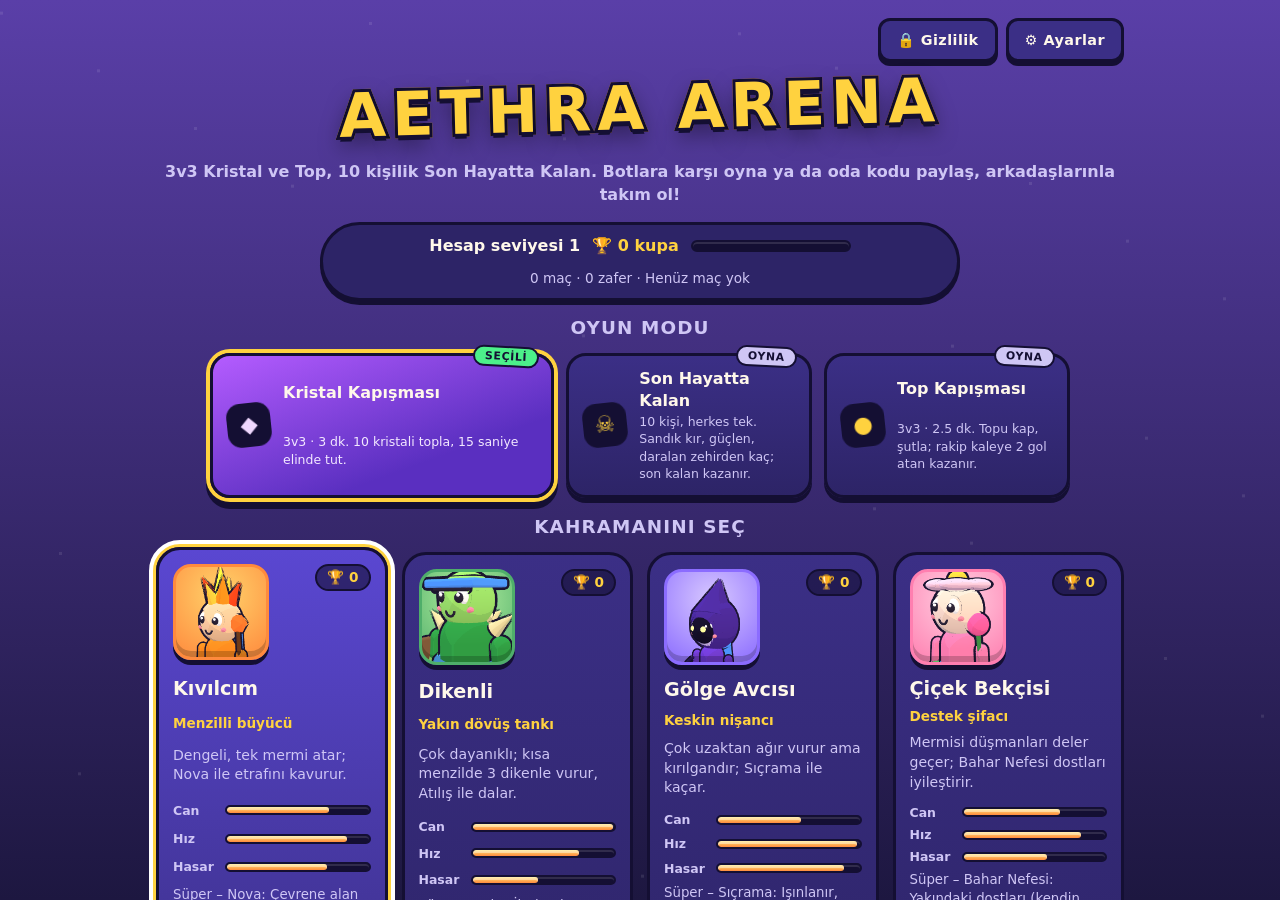
==== commit a60ea3d2: "Aethra Arena güncellemesi: tüm kahramanlar açık Co-Authored-By: Claude Opus 5.5 <noreply@anthropic.c" ====
--- a/aethra-arena/index.html
+++ b/aethra-arena/index.html
@@ -7,10 +7,11 @@
     <meta name="referrer" content="no-referrer" />
     <meta
       http-equiv="Content-Security-Policy"
-      content="default-src 'none'; script-src 'sha256-PgBbEfgezDrb6P0FUc+qIjgpAKVLXpM+Zf7fjNr3H98='; style-src 'unsafe-inline'; img-src data:; connect-src https://*.peerjs.com wss://*.peerjs.com ws://localhost:* http://localhost:* ws://127.0.0.1:* http://127.0.0.1:*; worker-src blob:; base-uri 'none'; form-action 'none'"
+      content="default-src 'none'; script-src 'sha256-OKIX9slKDiwofDzkaDFhPuiXzxiDaPTBdClAb6jWp5Q='; style-src 'unsafe-inline'; img-src data:; connect-src https://*.peerjs.com wss://*.peerjs.com ws://localhost:* http://localhost:* ws://127.0.0.1:* http://127.0.0.1:*; worker-src blob: 'self'; manifest-src 'self'; base-uri 'none'; form-action 'none'"
     />
     <meta name="description" content="Aethra Arena: tarayıcıda 3v3 arena. Botlara karşı ya da oda koduyla arkadaşlarınla takım olarak oyna. Ücretsiz, indirme yok." />
     <title>Aethra Arena</title>
+    <meta name="theme-color" content="#2f6f5e" />
     <link rel="icon" href="data:image/svg+xml,%3Csvg xmlns='http://www.w3.org/2000/svg' viewBox='0 0 32 32'%3E%3Crect width='32' height='32' rx='8' fill='%232f6f5e'/%3E%3Cpath d='M6 17 16 8l10 9v8H6z' fill='%23f6f3ee'/%3E%3Crect x='13' y='18' width='6' height='7' fill='%23c9a26b'/%3E%3C/svg%3E" />
     <style>
 :root { color-scheme: dark; font-family: system-ui, -apple-system, 'Segoe UI', Roboto, sans-serif; line-height: 1.4; --gold: #ffd36b; --ink: #1d1740; --panel: #2b2360; --line: #4c3f9a; --text: #f4efff; --muted: #b9b0e0; --focus: #8ab4ff; }
@@ -301,7 +302,15 @@
 
 /* ---------- menü: üst çubuk, modlar, kahraman rozetleri ---------- */
 .ax-menu { position: relative; }
-.ax-menu-bar { display: flex; justify-content: flex-end; }
+.ax-menu-bar { display: flex; justify-content: flex-end; gap: 8px; flex-wrap: wrap; }
+.ax-privacy h3 { margin: 14px 0 4px; font-size: 1rem; color: var(--ax-gold); }
+.ax-privacy p { margin: 4px 0; font-size: 0.86rem; line-height: 1.45; }
+.ax-priv-keys { display: grid; grid-template-columns: auto 1fr; gap: 4px 10px; margin: 6px 0 0; font-size: 0.78rem; }
+.ax-priv-keys dt { font-family: ui-monospace, monospace; color: var(--ax-muted); word-break: break-all; }
+.ax-priv-keys dd { margin: 0; }
+.ax-priv-wipe { margin-top: 14px; background: var(--ax-enemy); }
+.ax-priv-status { min-height: 1.2em; }
+@media (max-width: 420px) { .ax-priv-keys { grid-template-columns: 1fr; } .ax-priv-keys dd { margin-bottom: 6px; } }
 .ax-btn.small { min-height: 44px; padding: 6px 16px; font-size: 0.9rem; box-shadow: 0 4px 0 var(--ax-ink); }
 .ax-mode-section { margin: 0 auto 16px; max-width: 860px; }
 .ax-modes { display: grid; grid-template-columns: 1.4fr 1fr 1fr; gap: 12px; }
@@ -853,7 +862,7 @@
     </div>
     <noscript>Aethra Arena'u oynamak için tarayıcında JavaScript açık olmalı.</noscript>
     <script>
-"use strict";(()=>{var BA=Object.create;var wp=Object.defineProperty;var zA=Object.getOwnPropertyDescriptor;var GA=Object.getOwnPropertyNames;var VA=Object.getPrototypeOf,WA=Object.prototype.hasOwnProperty;var XA=(t,e)=>()=>{try{return e||t((e={exports:{}}).exports,e),e.exports}catch(n){throw e=0,n}},ml=(t,e)=>{for(var n in e)wp(t,n,{get:e[n],enumerable:!0})},KA=(t,e,n,i)=>{if(e&&typeof e=="object"||typeof e=="function")for(let r of GA(e))!WA.call(t,r)&&r!==n&&wp(t,r,{get:()=>e[r],enumerable:!(i=zA(e,r))||i.enumerable});return t};var Zx=(t,e,n)=>(n=t!=null?BA(VA(t)):{},KA(e||!t||!t.__esModule?wp(n,"default",{value:t,enumerable:!0}):n,t));var sx=XA((m7,rx)=>{"use strict";var Se={};Se.generateIdentifier=function(){return Math.random().toString(36).substring(2,12)};Se.localCName=Se.generateIdentifier();Se.splitLines=function(t){return t.trim().split(`
+"use strict";(()=>{var L2=Object.create;var Kp=Object.defineProperty;var D2=Object.getOwnPropertyDescriptor;var H2=Object.getOwnPropertyNames;var O2=Object.getPrototypeOf,N2=Object.prototype.hasOwnProperty;var U2=(t,e)=>()=>{try{return e||t((e={exports:{}}).exports,e),e.exports}catch(n){throw e=0,n}},vl=(t,e)=>{for(var n in e)Kp(t,n,{get:e[n],enumerable:!0})},F2=(t,e,n,i)=>{if(e&&typeof e=="object"||typeof e=="function")for(let r of H2(e))!N2.call(t,r)&&r!==n&&Kp(t,r,{get:()=>e[r],enumerable:!(i=D2(e,r))||i.enumerable});return t};var Eb=(t,e,n)=>(n=t!=null?L2(O2(t)):{},F2(e||!t||!t.__esModule?Kp(n,"default",{value:t,enumerable:!0}):n,t));var kx=U2((lK,Cx)=>{"use strict";var Se={};Se.generateIdentifier=function(){return Math.random().toString(36).substring(2,12)};Se.localCName=Se.generateIdentifier();Se.splitLines=function(t){return t.trim().split(`
 `).map(e=>e.trim())};Se.splitSections=function(t){return t.split(`
 m=`).map((n,i)=>(i>0?"m="+n:n).trim()+`\r
 `)};Se.getDescription=function(t){let e=Se.splitSections(t);return e&&e[0]};Se.getMediaSections=function(t){let e=Se.splitSections(t);return e.shift(),e};Se.matchPrefix=function(t,e){return Se.splitLines(t).filter(n=>n.indexOf(e)===0)};Se.parseCandidate=function(t){let e;t.indexOf("a=candidate:")===0?e=t.substring(12).split(" "):e=t.substring(10).split(" ");let n={foundation:e[0],component:{1:"rtp",2:"rtcp"}[e[1]]||e[1],protocol:e[2].toLowerCase(),priority:parseInt(e[3],10),ip:e[4],address:e[4],port:parseInt(e[5],10),type:e[7]};for(let i=8;i<e.length;i+=2)switch(e[i]){case"raddr":n.relatedAddress=e[i+1];break;case"rport":n.relatedPort=parseInt(e[i+1],10);break;case"tcptype":n.tcpType=e[i+1];break;case"ufrag":n.ufrag=e[i+1],n.usernameFragment=e[i+1];break;default:n[e[i]]===void 0&&(n[e[i]]=e[i+1]);break}return n};Se.writeCandidate=function(t){let e=[];e.push(t.foundation);let n=t.component;n==="rtp"?e.push(1):n==="rtcp"?e.push(2):e.push(n),e.push(t.protocol.toUpperCase()),e.push(t.priority),e.push(t.address||t.ip),e.push(t.port);let i=t.type;return e.push("typ"),e.push(i),i!=="host"&&t.relatedAddress&&t.relatedPort!==void 0&&(e.push("raddr"),e.push(t.relatedAddress),e.push("rport"),e.push(t.relatedPort)),t.tcpType&&t.protocol.toLowerCase()==="tcp"&&(e.push("tcptype"),e.push(t.tcpType)),(t.usernameFragment||t.ufrag)&&(e.push("ufrag"),e.push(t.usernameFragment||t.ufrag)),"candidate:"+e.join(" ")};Se.parseIceOptions=function(t){return t.substring(14).split(" ")};Se.parseRtpMap=function(t){let e=t.substring(9).split(" "),n={payloadType:parseInt(e.shift(),10)};return e=e[0].split("/"),n.name=e[0],n.clockRate=parseInt(e[1],10),n.channels=e.length===3?parseInt(e[2],10):1,n.numChannels=n.channels,n};Se.writeRtpMap=function(t){let e=t.payloadType;t.preferredPayloadType!==void 0&&(e=t.preferredPayloadType);let n=t.channels||t.numChannels||1;return"a=rtpmap:"+e+" "+t.name+"/"+t.clockRate+(n!==1?"/"+n:"")+`\r
@@ -884,13 +893,13 @@
 o=`+(n||"thisisadapterortc")+" "+i+" "+r+` IN IP4 127.0.0.1\r
 s=-\r
 t=0 0\r
-`};Se.getDirection=function(t,e){let n=Se.splitLines(t);for(let i=0;i<n.length;i++)switch(n[i]){case"a=sendrecv":case"a=sendonly":case"a=recvonly":case"a=inactive":return n[i].substring(2);default:}return e?Se.getDirection(e):"sendrecv"};Se.getKind=function(t){return Se.splitLines(t)[0].split(" ")[0].substring(2)};Se.isRejected=function(t){return t.split(" ",2)[1]==="0"};Se.parseMLine=function(t){let n=Se.splitLines(t)[0].substring(2).split(" ");return{kind:n[0],port:parseInt(n[1],10),protocol:n[2],fmt:n.slice(3).join(" ")}};Se.parseOLine=function(t){let n=Se.matchPrefix(t,"o=")[0].substring(2).split(" ");return{username:n[0],sessionId:n[1],sessionVersion:parseInt(n[2],10),netType:n[3],addressType:n[4],address:n[5]}};Se.isValidSDP=function(t){if(typeof t!="string"||t.length===0)return!1;let e=Se.splitLines(t);for(let n=0;n<e.length;n++)if(e[n].length<2||e[n].charAt(1)!=="=")return!1;return!0};typeof rx=="object"&&(rx.exports=Se)});var ut=(t,e,n,i,r,s=0,o=.005)=>({kind:"osc",type:t,f0:e,f1:n,t0:s,dur:i,attack:o,gain:r}),gn=(t,e,n,i,r,s=0,o=1,a=.003)=>({kind:"noise",filter:t,f0:e,f1:n,q:o,t0:s,dur:i,attack:a,gain:r}),ot=(t,e,n,i,r)=>ut(t,e,e,i,r,n,.01);var Pt=(t,e,n,i,r={})=>({layers:t,gain:e,minInterval:n,maxConcurrent:i,priority:r.priority??0,pitchJitter:r.pitchJitter??.06,spatial:r.spatial??!0}),Rp={hit:Pt([ut("square",220,90,.09,.3),ut("sine",650,280,.1,.28),gn("bandpass",1800,900,.05,.3),ut("sine",120,55,.11,.35)],.8,.04,4),shoot_fire:Pt([gn("lowpass",3200,300,.32,.4,0,.8),ut("sawtooth",170,55,.26,.22),ut("sine",900,200,.12,.15)],.85,.07,3),shoot_arrow:Pt([gn("bandpass",2500,6500,.12,.28,0,2),ut("triangle",1300,420,.1,.25),ut("sine",320,190,.14,.16,.02)],.8,.07,3),melee:Pt([gn("bandpass",1e3,300,.16,.45,0,1.2),ut("square",160,55,.14,.28),ut("triangle",420,120,.1,.2,.03)],.9,.08,3),nova:Pt([ut("sine",200,1200,.5,.32,0,.04),ut("sawtooth",100,420,.5,.14,0,.04),gn("bandpass",2e3,8e3,.45,.2,0,1.5,.05),ut("sine",1568,1568,.25,.14,.4)],.85,.25,2,{priority:1}),charge:Pt([ut("sawtooth",100,700,.6,.2,0,.5),ut("sine",200,1400,.6,.2,0,.5),gn("highpass",3e3,7e3,.6,.08,0,1,.5)],.75,.3,1),ultimate:Pt([ut("sine",70,38,.55,.5),ut("sawtooth",140,900,.35,.16,0,.05),gn("bandpass",900,5e3,.45,.24,0,1.2,.04),ot("triangle",1046.5,.12,.5,.14),ot("sine",1567.98,.16,.45,.1)],.95,.3,2,{priority:1}),whoosh:Pt([gn("bandpass",600,3800,.24,.42,0,1.6),ut("sine",380,140,.18,.12)],.8,.1,2),blink:Pt([ut("sine",1500,300,.12,.3),ut("sine",300,1800,.14,.3,.1),gn("highpass",5e3,9e3,.08,.1,.08)],.8,.12,2),tower_zap:Pt([ut("square",1400,200,.18,.2),ut("sawtooth",90,90,.2,.2),gn("highpass",4e3,6e3,.16,.25,0,1.5)],.8,.1,3,{pitchJitter:.12}),crystal_hit:Pt([ot("sine",1318.5,0,.35,.3),ot("sine",1569.75,.03,.3,.2),ot("triangle",2637,0,.5,.1)],.85,.1,3,{priority:1,pitchJitter:.03}),death:Pt([ut("sine",520,80,.65,.35,0,.01),ut("triangle",330,50,.7,.25,.05),gn("lowpass",1500,200,.15,.2),ut("sine",90,35,.4,.4)],.95,.2,2,{priority:1}),respawn:Pt([ut("sine",300,900,.3,.2),ot("triangle",523.25,.15,.2,.25),ot("triangle",659.25,.22,.2,.25),ot("triangle",783.99,.29,.35,.25),ot("sine",2093,.35,.3,.1)],.85,.3,1,{priority:1,pitchJitter:0}),level_up:Pt([ot("triangle",523.25,0,.18,.3),ot("triangle",659.25,.09,.18,.3),ot("triangle",783.99,.18,.18,.3),ot("triangle",1046.5,.27,.45,.32),ot("sine",2093,.3,.4,.1)],.9,.4,1,{priority:1,pitchJitter:0,spatial:!1}),victory:Pt([ot("square",523.25,0,.14,.16),ot("square",523.25,.16,.14,.16),ot("square",523.25,.32,.14,.16),ot("square",783.99,.48,.4,.18),ot("square",659.25,.92,.14,.16),ot("square",783.99,1.08,.14,.16),ot("square",1046.5,1.24,.8,.2),ot("triangle",523.25,1.24,.8,.25),ot("triangle",1318.5,1.3,.7,.12)],.85,2,1,{priority:1,pitchJitter:0,spatial:!1}),defeat:Pt([ot("sawtooth",392,0,.3,.14),ot("sawtooth",369.99,.32,.3,.14),ot("sawtooth",349.23,.64,.3,.14),ut("sawtooth",329.63,164.815,.9,.16,.96,.02),ut("triangle",164.815,82.4075,.9,.2,.96,.02)],.85,2,1,{priority:1,pitchJitter:0,spatial:!1}),ui_click:Pt([ut("sine",900,600,.06,.3),ut("square",1800,1800,.02,.08)],.7,.03,3,{pitchJitter:.03,spatial:!1}),ui_hover:Pt([ut("sine",1200,1250,.04,.14)],.6,.05,2,{pitchJitter:.02,spatial:!1}),kick:Pt([ut("sine",180,55,.16,.5),gn("bandpass",2400,800,.05,.35,0,1.4),ut("triangle",600,250,.06,.15)],.9,.08,2),goal:Pt([gn("bandpass",600,1400,1.4,.32,0,.6,.25),ot("square",523.25,.05,.5,.12),ot("square",659.25,.05,.5,.1),ot("square",783.99,.05,.5,.1),ot("triangle",1046.5,.45,.9,.22),ot("triangle",783.99,.45,.9,.16)],.9,1,1,{priority:1,pitchJitter:0,spatial:!1}),goal_against:Pt([ot("sawtooth",392,0,.35,.14),ut("sawtooth",329.63,263.704,.6,.14,.36),ut("sine",110,70,.8,.25,.36)],.85,1,1,{priority:1,pitchJitter:0,spatial:!1}),countdown:Pt([ot("square",880,0,.12,.18),ot("sine",880,0,.18,.2)],.7,.3,1,{priority:1,pitchJitter:0,spatial:!1}),go:Pt([ot("square",1320,0,.3,.16),ot("sine",1760,0,.35,.18),ot("triangle",660,0,.35,.2)],.8,.5,1,{priority:1,pitchJitter:0,spatial:!1}),power_up:Pt([ot("triangle",659.25,0,.1,.25),ot("triangle",783.99,.06,.1,.25),ot("triangle",1046.5,.12,.25,.28),ot("sine",1318.5,.15,.3,.12)],.85,.08,2,{priority:1,pitchJitter:.02}),eliminated:Pt([ut("sine",160,40,1.1,.45),ut("triangle",480,120,.9,.2,.02),gn("lowpass",900,120,.5,.25)],.9,.5,1,{priority:1}),super_ready:Pt([ut("sine",500,1500,.35,.22,0,.05),ot("triangle",1046.5,.3,.3,.18),ot("sine",1318.5,.36,.35,.12),gn("highpass",6e3,9e3,.4,.06,.05,1,.1)],.75,.6,1,{priority:1,pitchJitter:0,spatial:!1}),poison:Pt([ut("sawtooth",70,60,.35,.22,0,.04),gn("lowpass",500,300,.35,.2,0,1,.05)],.7,.85,1,{pitchJitter:.02,spatial:!1}),crate_break:Pt([gn("lowpass",2200,300,.3,.5,0,.9),ut("square",140,50,.18,.3),gn("bandpass",900,400,.12,.3,.06,2)],.9,.1,2),heal:Pt([ot("sine",783.99,0,.3,.18),ot("sine",1046.5,.08,.35,.16),gn("highpass",7e3,9e3,.3,.04,0,1,.08)],.7,.4,2,{pitchJitter:.02})},NB=Object.keys(Rp),uu=(t,e,n)=>t<e?e:t>n?n:t;function qA(t,e=40){return t===void 0||!Number.isFinite(t)||e<=0?0:uu(t/e,-1,1)*.85}var $A=t=>t.t0+t.dur,YA=t=>t.layers.reduce((e,n)=>Math.max(e,$A(n)),0);function jA(t,e,n){let i=e+t.t0,r=uu(t.attack,.001,t.dur*.8);return[{time:i,value:0,ramp:"set"},{time:i+r,value:Math.max(n*t.gain,1e-4),ramp:"linear"},{time:i+t.dur,value:1e-4,ramp:"exp"}]}function ZA(t,e,n){return t*(1+(n*2-1)*e)}function JA(t=Rp,e=24,n=6){let i=new Map,r=[],s=o=>{r=r.filter(a=>a.end>o)};return{tryAcquire(o,a){let l=t[o];s(a);let c=i.get(o);if(c!==void 0&&a>=c&&a-c<l.minInterval||r.reduce((f,h)=>f+(h.name===o?1:0),0)>=l.maxConcurrent)return!1;let d=e+(l.priority===1?n:0);return r.length>=d?!1:(i.set(o,a),r.push({name:o,end:a+YA(l)}),!0)},active(o){return s(o),r.length}}}function QA(){let t=globalThis,e=t.AudioContext??t.webkitAudioContext;return e?new e:null}function Jx(t={}){let e=t.createContext??QA,n=t.random??Math.random,i=JA(),r=null,s=null,o=null,a=.7,l=!1,c=!1,u=()=>{s&&(s.gain.value=l?0:a)};function d(){if(!c)try{if(!r){if(r=e(),!r){c=!0;return}if(s=r.createGain(),typeof r.createDynamicsCompressor=="function"){let g=r.createDynamicsCompressor();g.threshold.value=-16,g.knee.value=12,g.ratio.value=4,g.attack.value=.004,g.release.value=.2,s.connect(g),g.connect(r.destination)}else s.connect(r.destination);u();let h=Math.floor(r.sampleRate*.8);o=r.createBuffer(1,h,r.sampleRate);let p=o.getChannelData(0);for(let g=0;g<h;g++)p[g]=n()*2-1}r.state==="suspended"&&Promise.resolve(r.resume()).catch(()=>{})}catch{c=!0,r=null,s=null}}function f(h,p={}){try{if(c||l||!r||!s||r.state==="closed")return;let g=Rp[h];if(!g)return;let y=uu(p.volume??1,0,1);if(!(y>.001))return;let m=r.currentTime;if(!i.tryAcquire(h,m))return;let _=s;if(g.spatial&&typeof r.createStereoPanner=="function"){let v=r.createStereoPanner();v.pan.value=qA(p.x),v.connect(s),_=v}let E=m+.005,b=g.gain*y,M=ZA(1,g.pitchJitter,n());for(let v of g.layers){let T=r.createGain();for(let k of jA(v,E,b))k.ramp==="set"?T.gain.setValueAtTime(k.value,k.time):k.ramp==="linear"?T.gain.linearRampToValueAtTime(k.value,k.time):T.gain.exponentialRampToValueAtTime(k.value,k.time);let x=E+v.t0,R=x+v.dur+.02,A;if(v.kind==="osc"){let k=r.createOscillator();k.type=v.type,k.frequency.setValueAtTime(v.f0*M,x),v.f1!==v.f0&&k.frequency.exponentialRampToValueAtTime(Math.max(v.f1*M,1),x+v.dur),k.connect(T),A=k}else{let k=r.createBufferSource();k.buffer=o,k.loop=!0;let w=r.createBiquadFilter();w.type=v.filter,w.Q.value=v.q,w.frequency.setValueAtTime(v.f0,x),v.f1!==v.f0&&w.frequency.exponentialRampToValueAtTime(v.f1,x+v.dur),k.connect(w),w.connect(T),A=k}T.connect(_),A.start(x),A.stop(R),A.onended=()=>{try{A.disconnect(),T.disconnect()}catch{}}}}catch{}}return{unlock:d,play:f,setMasterVolume(h){a=Number.isFinite(h)?uu(h,0,1):a,u()},setMuted(h){l=h,u()}}}var Qx=[0,2,4,5,7,9,11],e2=[0,2,3,5,7,8,10],t2=[0,2,3,5,7,9,10],n2=Object.freeze({menu:{bpm:96,root:57,scale:Qx,progression:[0,5,3,4],seed:11,drums:"soft"},gemgrab:{bpm:122,root:52,scale:t2,progression:[0,3,6,4],seed:23,drums:"drive"},showdown:{bpm:116,root:50,scale:e2,progression:[0,5,2,6],seed:37,drums:"tense"},ball:{bpm:132,root:55,scale:Qx,progression:[0,4,5,3],seed:53,drums:"drive"}});function ib(t){let e=t>>>0;return()=>{e=e+1831565813>>>0;let n=e;return n=Math.imul(n^n>>>15,n|1),n^=n+Math.imul(n^n>>>7,n|61),((n^n>>>14)>>>0)/4294967296}}var Ap=t=>440*2**((t-69)/12);function eb(t,e,n){let i=e.length,r=Math.floor(n/i);return t+12*r+e[(n%i+i)%i]}function tb(t){let e=n2[t],n=ib(e.seed),i=e.progression.length,r=i*16,s=new Array(r).fill(null),o=new Array(r).fill(null),a=new Array(r).fill(!1),l=new Array(r).fill(!1),c=new Array(r).fill(!1),u=e.progression.map(f=>[0,2,4].map(h=>eb(e.root+12,e.scale,f+h))),d=Array.from({length:16},(f,h)=>h%2===0||n()<.3?Math.floor(n()*4):null);for(let f=0;f<i;f+=1){let h=e.progression[f],p=eb(e.root-12,e.scale,h);for(let g=0;g<16;g+=1){let y=f*16+g;g%2===0&&(s[y]=g>=12&&g%4===0?p+7:p);let m=d[g];if(m!=null){let _=u[f],E=m===3?_[0]+12:_[m];o[y]=E+12<=88?E+12:E}e.drums==="soft"?(a[y]=g===0||g===8,c[y]=g%4===2):e.drums==="drive"?(a[y]=g%4===0,l[y]=g===4||g===12,c[y]=g%2===1):(a[y]=g===0||g===6||g===10,l[y]=g===8,c[y]=g%2===0)}}return{bpm:e.bpm,bars:i,bass:s,lead:o,chords:u,kick:a,snare:l,hat:c}}var rb=t=>60/t/4;function i2(t,e,n,i){let r=rb(t.bpm),s=t.bars*16,o=[],a=Math.max(0,Math.ceil((n-e)/r-1e-9));for(let l=a;e+l*r<i;l+=1)o.push({step:l%s,time:e+l*r});return o}var r2=.18,nb=40,s2=.6;function o2(){let t=globalThis.AudioContext??globalThis.webkitAudioContext;try{return t?new t:null}catch{return null}}function sb(t={}){let e=t.setInterval??((b,M)=>globalThis.setInterval(b,M)),n=t.clearInterval??(b=>globalThis.clearInterval(b)),i=null,r=null,s=null,o=.5,a=!1,l=.3,c=null,u=null,d=0,f=0,h=null,p=()=>a?0:o*.55;function g(){if(i)return i;if(i=(t.createContext??o2)(),!i)return null;r=i.createGain(),r.gain.value=p(),r.connect(i.destination);let b=Math.floor(i.sampleRate*.25);s=i.createBuffer(1,b,i.sampleRate);let M=s.getChannelData(0),v=ib(99);for(let T=0;T<b;T+=1)M[T]=v()*2-1;return i}function y(b,M,v,T,x,R=.01){if(!i||!r)return;let A=i.createOscillator(),k=i.createGain();A.type=b,A.frequency.setValueAtTime(M,v),k.gain.setValueAtTime(1e-4,v),k.gain.linearRampToValueAtTime(x,v+R),k.gain.exponentialRampToValueAtTime(1e-4,v+T),A.connect(k).connect(r),A.start(v),A.stop(v+T+.05)}function m(b,M){if(!i||!r)return;if(b==="kick"){let A=i.createOscillator(),k=i.createGain();A.frequency.setValueAtTime(130,M),A.frequency.exponentialRampToValueAtTime(42,M+.14),k.gain.setValueAtTime(.55,M),k.gain.exponentialRampToValueAtTime(1e-4,M+.18),A.connect(k).connect(r),A.start(M),A.stop(M+.2);return}if(!s)return;let v=i.createBufferSource();v.buffer=s;let T=i.createBiquadFilter();T.type=b==="hat"?"highpass":"bandpass",T.frequency.value=b==="hat"?7e3:1800;let x=i.createGain(),R=b==="hat"?.04:.12;x.gain.setValueAtTime(b==="hat"?.12:.28,M),x.gain.exponentialRampToValueAtTime(1e-4,M+R),v.connect(T).connect(x).connect(r),v.start(M),v.stop(M+R+.02)}function _(){if(!i||!u||i.state!=="running")return;let b=i.currentTime,M=b+r2,v=Math.max(f,b),T=rb(u.bpm);for(let{step:x,time:R}of i2(u,d,v,M)){let A=x%16,k=Math.floor(x/16),w=u.bass[x];if(w!=null&&y("triangle",Ap(w),R,T*1.8,.32),A===0)for(let L of u.chords[k]??[])y("sine",Ap(L),R,T*16*.98,.07,.25);let H=u.lead[x];H!=null&&(l>=.45||A%4===0)&&y("square",Ap(H),R,T*.9,.045+.03*l),u.kick[x]&&m("kick",R),u.snare[x]&&m("snare",R),u.hat[x]&&(l>=.3||A%4===2)&&m("hat",R)}f=M}function E(){h!==null&&(n(h),h=null)}return{unlock(){let b=g();b&&b.state==="suspended"&&b.resume().catch(()=>{}),c&&h===null&&u&&(d=(b?.currentTime??0)+.05,f=0,h=e(_,nb))},play(b){if(b===c)return;c=b,E();let M=g();if(!M||!r){u=b?tb(b):null;return}let v=M.currentTime;r.gain.cancelScheduledValues(v),r.gain.setValueAtTime(r.gain.value,v),r.gain.linearRampToValueAtTime(1e-4,v+.08),r.gain.linearRampToValueAtTime(p(),v+s2),u=b?tb(b):null,u&&(d=v+.1,f=0,h=e(_,nb))},setVolume(b){o=Math.max(0,Math.min(1,Number.isFinite(b)?b:0)),i&&r&&r.gain.setTargetAtTime(p(),i.currentTime,.05)},setMuted(b){a=b,i&&r&&r.gain.setTargetAtTime(p(),i.currentTime,.05)},setIntensity(b){l=Math.max(0,Math.min(1,Number.isFinite(b)?b:0))},get current(){return c}}}var Dp={};ml(Dp,{ALL_STRUCTURE_SPOTS:()=>oo,ARENA_H:()=>Yt,ARENA_W:()=>Bt,BALL_H:()=>du,BALL_MAP:()=>Lp,BALL_W:()=>vs,BRIDGES:()=>hi,BUSHES:()=>pi,CAMP_SPOTS:()=>pu,CORE_RADIUS:()=>db,CRATE_RECTS:()=>bl,GAME_MODES:()=>pb,GEMGRAB_MAP:()=>xr,GOAL_Y0:()=>ei,GOAL_Y1:()=>ti,LANES:()=>_l,LANE_Y:()=>_s,MINE:()=>xn,OBSTACLES:()=>fb,RIVER:()=>hu,RIVER_FORD:()=>Ms,RIVER_W:()=>yr,RIVER_X:()=>Ur,SHOWDOWN_H:()=>xl,SHOWDOWN_MAP:()=>Ip,SHOWDOWN_W:()=>gl,SPAWNS:()=>vl,STATIC_SOLIDS:()=>kp,STRUCTURE_SPOTS:()=>Cp,TOWER_RADIUS:()=>ub,WALLS:()=>qi,WATER:()=>gr,circleHitsAny:()=>Fr,circleHitsRect:()=>Qo,clamp:()=>St,inBush:()=>ki,inRect:()=>hb,isGameMode:()=>ea,lanePath:()=>Ml,mapFor:()=>dn,mirrorPoint:()=>l2,pushOutOfRects:()=>Tn,segmentBlocked:()=>Br,structureRect:()=>Sl});var Bt=60,Yt=40,a2=t=>({x:60-t.x-t.w,y:t.y,w:t.w,h:t.h}),l2=t=>({x:60-t.x,y:t.y}),fu=t=>Object.freeze([...t,...t.map(a2)]),Ke=(t,e,n,i)=>({x:t,y:e,w:n,h:i});function cb(){return[6.5,33.5]}var qi=fu([Ke(13,10,6,1),Ke(22,10,4,1),Ke(13,29,6,1),Ke(22,29,4,1),Ke(10,13,1,4),Ke(10,23,1,4),Ke(19,15,1,4),Ke(19,22,1,3),Ke(24,18,1,4),Ke(27,15.5,2,1),Ke(27,24,2,1)]),yr=2,Ur=60/2-yr/2,ob=.6,ab=2,hi=Object.freeze(cb().map(t=>Ke(Ur-ob,t-ab,yr+ob*2,ab*2))),Ms=Object.freeze([9.2,40-9.2]),hu=Object.freeze([Ke(Ur,0,yr,hi[0].y),Ke(Ur,hi[0].y+hi[0].h,yr,Ms[0]-(hi[0].y+hi[0].h)),Ke(Ur,Ms[1],yr,hi[1].y-Ms[1]),Ke(Ur,hi[1].y+hi[1].h,yr,40-(hi[1].y+hi[1].h))]),gr=Object.freeze([...fu([Ke(21.5,12.5,2.5,1.5),Ke(21.5,26,2.5,1.5)]),...hu]),bl=fu([Ke(16.5,12.5,1,1),Ke(16.5,26.5,1,1),Ke(26.5,19.5,1,1),Ke(13,19.5,1,1)]),pi=Object.freeze([...fu([Ke(16,3,4,2),Ke(16,35,4,2),Ke(12,18.5,3,3),Ke(20,19,2,2),Ke(7,9,2,2),Ke(7,29,2,2)]),Ke(27,16.8,6,1.4),Ke(27,21.8,6,1.4)]),xn=Object.freeze({x:60/2,y:40/2}),vl=Object.freeze([Object.freeze([{x:3,y:16},{x:3,y:20},{x:3,y:24}]),Object.freeze([{x:57,y:16},{x:57,y:20},{x:57,y:24}])]),_s=Object.freeze(cb()),_l=Object.freeze([Object.freeze([{x:5,y:17},{x:10,y:_s[0]},{x:50,y:_s[0]},{x:55,y:17}]),Object.freeze([{x:5,y:23},{x:10,y:_s[1]},{x:50,y:_s[1]},{x:55,y:23}])]);function Ml(t,e){let n=_l[e];return t===0?n:[...n].reverse()}var pu=Object.freeze([{kind:"sprite",x:14,y:15},{kind:"brute",x:14,y:25},{kind:"sprite",x:46,y:15},{kind:"brute",x:46,y:25},{kind:"golem",x:60/2,y:13}]),Cp=Object.freeze([{kind:"tower",tier:0,lane:0,x:22.5,y:3.6},{kind:"tower",tier:1,lane:0,x:12,y:3.6},{kind:"tower",tier:0,lane:1,x:22.5,y:40-3.6},{kind:"tower",tier:1,lane:1,x:12,y:40-3.6},{kind:"core",tier:2,lane:null,x:5.5,y:40/2}]),ub=1,db=1.4,Sl=t=>({x:t.x-t.radius,y:t.y-t.radius,w:t.radius*2,h:t.radius*2}),oo=Object.freeze([0,1].flatMap(t=>Cp.map(e=>({...e,team:t,x:t===0?e.x:60-e.x,radius:e.kind==="core"?db:ub})))),fb=qi,kp=Object.freeze([...qi,...gr]),St=(t,e,n)=>Math.max(e,Math.min(n,t)),hb=(t,e,n)=>t>=n.x&&t<=n.x+n.w&&e>=n.y&&e<=n.y+n.h;function ki(t,e,n=pi){for(let i of n)if(hb(t,e,i))return!0;return!1}function Tn(t,e,n,i,r=60,s=40){let o=t,a=e;for(let l=0;l<2;l+=1){let c=!1;for(let u of i){if(o<u.x-n||o>u.x+u.w+n||a<u.y-n||a>u.y+u.h+n)continue;let d=St(o,u.x,u.x+u.w),f=St(a,u.y,u.y+u.h),h=o-d,p=a-f,g=Math.hypot(h,p);if(!(g>=n))if(c=!0,g>1e-6)o=d+h/g*n,a=f+p/g*n;else{let y=o-u.x,m=u.x+u.w-o,_=a-u.y,E=u.y+u.h-a,b=Math.min(y,m,_,E);b===y?o=u.x-n:b===m?o=u.x+u.w+n:b===_?a=u.y-n:a=u.y+u.h+n}}if(!c)break}return{x:St(o,n,r-n),y:St(a,n,s-n)}}function Qo(t,e,n,i){if(t<i.x-n||t>i.x+i.w+n||e<i.y-n||e>i.y+i.h+n)return!1;let r=St(t,i.x,i.x+i.w),s=St(e,i.y,i.y+i.h);return Math.hypot(t-r,e-s)<n}function Fr(t,e,n,i){for(let r of i)if(Qo(t,e,n,r))return!0;return!1}function Br(t,e,n,i,r,s){let o=Math.max(1,Math.ceil(Math.hypot(n-t,i-e)/.3));for(let a=0;a<=o;a+=1){let l=a/o;if(Fr(t+(n-t)*l,e+(i-e)*l,r,s))return!0}return!1}var pb=Object.freeze(["gemgrab","showdown","ball"]),ea=t=>t==="gemgrab"||t==="showdown"||t==="ball",Pp=t=>Object.freeze({...t,solids:Object.freeze([...t.walls,...t.water])}),xr=Pp({mode:"gemgrab",w:60,h:40,walls:qi,water:gr,crates:bl,crateHp:600,bushes:pi,spawns:vl,center:xn}),gl=40,xl=40,yl=t=>{let e=i=>({x:gl-i.x-i.w,y:i.y,w:i.w,h:i.h}),n=i=>({x:i.x,y:xl-i.y-i.h,w:i.w,h:i.h});return Object.freeze([...t,...t.map(e),...t.map(n),...t.map(i=>e(n(i)))])},c2=Object.freeze(Array.from({length:10},(t,e)=>{let n=e/10*Math.PI*2,i=r=>Math.round(r*1e6)/1e6;return Object.freeze({x:i(gl/2+Math.cos(n)*16),y:i(xl/2+Math.sin(n)*16)})})),Ip=Pp({mode:"showdown",w:gl,h:xl,walls:Object.freeze([...yl([Ke(6,6,3,1),Ke(6,7,1,2),Ke(12,1,1,3),Ke(2,14,3,1),Ke(15,11,2,1),Ke(11,15,1,2)]),Ke(19,17,2,1),Ke(19,22,2,1),Ke(17,19,1,2),Ke(22,19,1,2)]),water:yl([Ke(9,11,2,2)]).concat(yl([Ke(11,9,2,2)])),crates:Object.freeze([...yl([Ke(5,10,1,1),Ke(10,5,1,1),Ke(12,12,1,1),Ke(17,6,1,1),Ke(6,17,1,1)]),Ke(19.5,19.5,1,1)]),crateHp:1500,bushes:yl([Ke(2,2,3,3),Ke(8,13,2,3),Ke(13,8,3,2),Ke(16,14,2,2),Ke(14,16,2,2)]),spawns:Object.freeze([c2]),center:Object.freeze({x:gl/2,y:xl/2})}),vs=40,du=28,ei=11,ti=17,lb=t=>{let e=i=>({x:vs-i.x-i.w,y:i.y,w:i.w,h:i.h}),n=i=>({x:i.x,y:du-i.y-i.h,w:i.w,h:i.h});return Object.freeze([...t,...t.map(e),...t.map(n),...t.map(i=>e(n(i)))])},Lp=Pp({mode:"ball",w:vs,h:du,walls:lb([Ke(8,4,3,1),Ke(14,9,1,2),Ke(0,9,1,2)]),water:Object.freeze([]),crates:Object.freeze([]),crateHp:600,bushes:Object.freeze([...lb([Ke(4,1,4,2),Ke(17,1,3,3)]),Ke(10,12,2,4),Ke(vs-12,12,2,4)]),spawns:Object.freeze([Object.freeze([{x:5,y:8},{x:5,y:14},{x:5,y:20}]),Object.freeze([{x:vs-5,y:8},{x:vs-5,y:14},{x:vs-5,y:20}])]),center:Object.freeze({x:vs/2,y:du/2})});function dn(t){return t==="showdown"?Ip:t==="ball"?Lp:xr}var mu=.5,El=.65,gb=65535,u2=16,d2=700,yu=t=>(t+.5)*mu,gu=(t,e)=>Math.max(0,Math.min(e-1,Math.floor(t/mu))),f2=Object.freeze([...kp,...bl,...oo.map(Sl)]),mb=new Map;function xb(t){let e=mb.get(t.mode);if(e)return e;let n=Math.round(t.w/mu),i=Math.round(t.h/mu),r=t.mode==="gemgrab"?f2:Object.freeze([...t.solids,...t.crates]),s=new Uint8Array(n*i);for(let a=0;a<i;a+=1)for(let l=0;l<n;l+=1){let c=yu(l),u=yu(a),d=c>=El&&c<=t.w-El&&u>=El&&u<=t.h-El;s[a*n+l]=d&&!Fr(c,u,El,r)?1:0}let o={w:t.w,nw:n,nh:i,blockers:r,walkable:s,fields:new Map};return mb.set(t.mode,o),o}var ta=(t,e)=>Math.abs(2*e+1-t.nw),yb=(t,e)=>e<t.w/2?gu(e,t.nw):t.nw-1-gu(t.w-e,t.nw);function bb(t,e,n){let{nw:i,nh:r,walkable:s}=t;if(s[n*i+e])return[e,n];for(let o=1;o<12;o+=1){let a=null,l=1/0;for(let c=-o;c<=o;c+=1)for(let u=-o;u<=o;u+=1){let d=e+u,f=n+c;if(d<0||f<0||d>=i||f>=r||!s[f*i+d])continue;let h=u*u+c*c;(h<l||h===l&&a&&ta(t,d)<ta(t,a[0]))&&(l=h,a=[d,f])}if(a)return a}return[e,n]}function h2(t,e,n){let{nw:i,nh:r,walkable:s,fields:o}=t,a=n*(i+1)+e+1,l=o.get(a);if(l)return l;o.size>=d2&&o.clear();let c=new Uint16Array(i*r).fill(gb),u=new Int32Array(i*r),d=0,f=0;for(let h of[e,e+1])h<0||h>=i||!s[n*i+h]||(c[n*i+h]=0,u[f++]=n*i+h);if(f===0)for(let h of[e,e+1]){let[p,g]=bb(t,Math.max(0,Math.min(i-1,h)),n);c[g*i+p]!==0&&(c[g*i+p]=0,u[f++]=g*i+p)}for(;d<f;){let h=u[d++],p=h%i,g=(h-p)/i,y=c[h]+1;for(let m=0;m<4;m+=1){let _=p+(m===0?1:m===1?-1:0),E=g+(m===2?1:m===3?-1:0);if(_<0||E<0||_>=i||E>=r)continue;let b=E*i+_;!s[b]||c[b]<=y||(c[b]=y,u[f++]=b)}}return o.set(a,c),c}function Ss(t,e,n,i,r=.7,s=xr){return!Br(t,e,n,i,r,xb(s).blockers)}function zr(t,e,n,i,r=xr){if(Ss(t,e,n,i,.7,r))return{x:n,y:i};let s=xb(r),{nw:o,nh:a,walkable:l}=s,c=yb(s,n),u=h2(s,c===0?-1:(c-1&-2)+1,gu(i,a)&-2),[d,f]=bb(s,yb(s,t),gu(e,a));if(u[f*o+d]===gb)return{x:n,y:i};let h=[];for(let p=0;p<u2;p+=1){let g=u[f*o+d];if(g===0)break;let y=d,m=f,_=g;for(let E=-1;E<=1;E+=1)for(let b=-1;b<=1;b+=1){if(!b&&!E)continue;let M=d+b,v=f+E;if(M<0||v<0||M>=o||v>=a||b&&E&&(!l[f*o+M]||!l[v*o+d]))continue;let T=u[v*o+M],x=T===_&&(y!==d||m!==f)&&(ta(s,M)<ta(s,y)||ta(s,M)===ta(s,y)&&Math.abs(b)<Math.abs(y-d));(T<_||x)&&(_=T,y=M,m=v)}if(y===d&&m===f)break;d=y,f=m,h.push({x:yu(d),y:yu(f)})}for(let p=h.length-1;p>=0;p-=1){let g=h[p];if(Ss(t,e,g.x,g.y,.7,r))return g}return h[0]??{x:n,y:i}}var Pi=t=>Object.freeze({...t,attack:Object.freeze({...t.attack,cooldown:t.attack.reload})}),fn=Object.freeze([Pi({key:"spark",name:"K\u0131v\u0131lc\u0131m",role:"Menzilli b\xFCy\xFCc\xFC",blurb:"Dengeli, tek mermi atar; Nova ile etraf\u0131n\u0131 kavurur.",difficulty:1,pros:["Dengeli menzil ve hasar","Nova ile kalabal\u0131\u011F\u0131 da\u011F\u0131t\u0131r"],cons:["Ka\xE7\u0131\u015F yetene\u011Fi yok","Tek mermisi \u0131skalamaya a\xE7\u0131k"],passive:{kind:"ember",name:"Kor Ritmi",desc:"Her 3. temel at\u0131\u015F\u0131n %35 daha \xE7ok hasar verir"},color:"#ff8a3d",accent:"#ffd36b",hp:3150,speed:5,radius:.6,attack:{fireGap:.4,reload:1.3,damage:245,speed:18,range:9,radius:.35},ability:{kind:"nova",name:"Nova",desc:"\xC7evrene alan hasar\u0131 verir",cooldown:1,damage:520,radius:3.4,distance:0},superCost:2200,unlockLevel:1}),Pi({key:"thorn",name:"Dikenli",role:"Yak\u0131n d\xF6v\xFC\u015F tank\u0131",blurb:"\xC7ok dayan\u0131kl\u0131; k\u0131sa menzilde 3 dikenle vurur, At\u0131l\u0131\u015F ile dalar.",difficulty:1,pros:["\xC7ok y\xFCksek can","At\u0131l\u0131\u015F ile sersemletip dalar"],cons:["K\u0131sa menzil","Yava\u015F; uzaktan kolay oyalan\u0131r"],passive:{kind:"bark",name:"Kal\u0131n Kabuk",desc:"Can\u0131n yar\u0131n\u0131n alt\u0131ndayken ald\u0131\u011F\u0131n hasar %10 azal\u0131r"},color:"#4fae6a",accent:"#b6f0a0",hp:4350,speed:4.4,radius:.75,attack:{fireGap:.45,reload:1.4,damage:172,speed:16,range:5.2,radius:.45,pellets:3,spread:.5},ability:{kind:"charge",name:"At\u0131l\u0131\u015F",desc:"\u0130leri at\u0131l\u0131r, \xE7arpt\u0131klar\u0131n\u0131 sersemletir",cooldown:1,damage:600,radius:2.4,distance:5.5,stun:.8},superCost:2400,unlockLevel:1}),Pi({key:"shade",name:"G\xF6lge Avc\u0131s\u0131",role:"Keskin ni\u015Fanc\u0131",blurb:"\xC7ok uzaktan a\u011F\u0131r vurur ama k\u0131r\u0131lgand\u0131r; S\u0131\xE7rama ile ka\xE7ar.",difficulty:3,pros:["\xC7ok uzun menzil","Tek at\u0131\u015Fta a\u011F\u0131r hasar"],cons:["D\xFC\u015F\xFCk can","Yak\u0131n d\xF6v\xFC\u015Fte zay\u0131f, yava\u015F dolar"],passive:{kind:"stalker",name:"G\xF6lge Y\xFCr\xFCy\xFC\u015F\xFC",desc:"\xC7al\u0131dayken %10 daha h\u0131zl\u0131 ko\u015Fars\u0131n"},color:"#8b6cff",accent:"#d8c8ff",hp:2600,speed:5.8,radius:.55,attack:{fireGap:.5,reload:1.7,damage:415,speed:28,range:12.5,radius:.3},ability:{kind:"blink",name:"S\u0131\xE7rama",desc:"I\u015F\u0131nlan\u0131r, 2,5 sn %50 daha \xE7ok hasar verir",cooldown:1,damage:0,radius:0,distance:5},superCost:1500,unlockLevel:2}),Pi({key:"bloom",name:"\xC7i\xE7ek Bek\xE7isi",role:"Destek \u015Fifac\u0131",blurb:"Mermisi d\xFC\u015Fmanlar\u0131 deler ge\xE7er; Bahar Nefesi dostlar\u0131 iyile\u015Ftirir.",difficulty:2,pros:["Tak\u0131m\u0131n\u0131 iyile\u015Ftirir","Mermisi d\xFC\u015Fmanlar\u0131 deler"],cons:["D\xFC\u015F\xFCk tek hedef hasar\u0131","Yaln\u0131z kal\u0131nca savunmas\u0131z"],passive:{kind:"sap",name:"\xD6zsu",desc:"D\xFC\u015Fmana verdi\u011Fin temel hasar\u0131n %40'\u0131 yak\u0131ndaki yaral\u0131 dostlar\u0131n\u0131 iyile\u015Ftirir"},color:"#ff7fb0",accent:"#ffd0e2",hp:3150,speed:4.9,radius:.6,attack:{fireGap:.4,reload:1.4,damage:220,speed:15,range:7.5,radius:.4,pierce:!0},ability:{kind:"heal",name:"Bahar Nefesi",desc:"Yak\u0131ndaki dostlar\u0131 (kendin dahil) iyile\u015Ftirir",cooldown:1,damage:1500,radius:4.5,distance:0},superCost:1800,unlockLevel:3}),Pi({key:"tinker",name:"Manc\u0131n\u0131k\xE7\u0131",role:"F\u0131rlat\u0131c\u0131",blurb:"Yava\u015F ta\u015F atar; duvarlar\u0131n \xFCst\xFCnden a\u015Far, d\xFC\u015Ft\xFC\u011F\xFC yerde alan hasar\u0131 verir.",difficulty:2,pros:["Duvarlar\u0131n \xFCst\xFCnden atar","Kulelere kar\u015F\u0131 \xE7ok etkili"],cons:["Yava\u015F mermi, hedef ka\xE7abilir","Yak\u0131na gelen d\xFC\u015Fmana kar\u015F\u0131 zay\u0131f"],passive:{kind:"siege",name:"Ku\u015Fatma Ustas\u0131",desc:"Kulelere ve \xC7ekirde\u011Fe %40 daha \xE7ok hasar verirsin"},color:"#d8a24a",accent:"#ffe3a1",hp:2950,speed:4.7,radius:.65,attack:{fireGap:.5,reload:2,damage:370,speed:9,range:10,radius:.4,lob:!0,splash:1.7},ability:{kind:"bombard",name:"Bombard\u0131man",desc:"Hedef noktaya b\xFCy\xFCk bir alan darbesi indirir",cooldown:1,damage:800,radius:3,distance:9},superCost:2400,unlockLevel:4}),Pi({key:"dirk",name:"Han\xE7er",role:"H\u0131zl\u0131 suikast\xE7\u0131",blurb:"\xC7ok h\u0131zl\u0131d\u0131r; k\u0131sa menzilde \xE7ift han\xE7er atar, Dal\u0131\u015F ile yak\u0131na kapan\u0131r.",difficulty:3,pros:["\xC7ok h\u0131zl\u0131","Yak\u0131nda y\xFCksek patlay\u0131c\u0131 hasar"],cons:["\xC7ok d\xFC\u015F\xFCk can","K\u0131sa menzil; isabet i\xE7in yakla\u015Fmal\u0131"],passive:{kind:"ambush",name:"Pusu",desc:"\xC7al\u0131da gizliyken att\u0131\u011F\u0131n mermiler %40 daha \xE7ok hasar verir"},color:"#4fc6d8",accent:"#bdf3fb",hp:3400,speed:5.9,radius:.5,attack:{fireGap:.3,reload:1,damage:225,speed:20,range:4.4,radius:.4,pellets:2,spread:.25},ability:{kind:"charge",name:"Dal\u0131\u015F",desc:"H\u0131zla at\u0131l\u0131r, \xE7arpt\u0131klar\u0131na hasar verip k\u0131sa sersemletir",cooldown:1,damage:450,radius:1.8,distance:6.5,stun:.3},superCost:1800,unlockLevel:5}),Pi({key:"warden",name:"Siperci",role:"Kalkanl\u0131 \xF6n saf",blurb:"A\u011F\u0131r kalkan diski f\u0131rlat\u0131r; Kale Kalkan\u0131 ile tak\u0131m\u0131n\u0131 korur, \xF6ne ge\xE7ip darbeleri kar\u015F\u0131lar.",difficulty:1,pros:["Tak\u0131m\u0131na kalkan verir","Yan\u0131ndaki dostlar daha az hasar al\u0131r"],cons:["D\xFC\u015F\xFCk hasar","Yava\u015F; ka\xE7\u0131\u015F yetene\u011Fi yok"],passive:{kind:"guardian",name:"Koruyucu",desc:"Yak\u0131n\u0131ndaki dostlar\u0131n ald\u0131\u011F\u0131 hasar %10 azal\u0131r"},color:"#5b8fd6",accent:"#d9e6ff",hp:3900,speed:4.5,radius:.75,attack:{fireGap:.45,reload:1.4,damage:300,speed:15,range:6.4,radius:.55},ability:{kind:"bulwark",name:"Kale Kalkan\u0131",desc:"Sen ve yak\u0131ndaki dostlar 4 sn kalkan kazan\u0131r; yak\u0131ndaki d\xFC\u015Fmanlar sars\u0131l\u0131r",cooldown:1,damage:1100,radius:4,distance:0},superCost:2e3,unlockLevel:6}),Pi({key:"grappler",name:"Kancac\u0131",role:"Zincirli avc\u0131",blurb:"\xC7ift kancal\u0131 b\u0131\xE7ak f\u0131rlat\u0131r; Av Zinciri ile uzaktaki d\xFC\u015Fman\u0131 yan\u0131na \xE7ekip sersemletir.",difficulty:2,pros:["D\xFC\u015Fman\u0131 tak\u0131m\u0131n\u0131n i\xE7ine \xE7eker","Yaral\u0131 d\xFC\u015Fmanlar\u0131 h\u0131zla bitirir"],cons:["Zinciri \u0131skalarsa savunmas\u0131z kal\u0131r","Orta can; uzun menzile kar\u015F\u0131 zay\u0131f"],passive:{kind:"predator",name:"Yaral\u0131 Av",desc:"Can\u0131 yar\u0131n\u0131n alt\u0131ndaki d\xFC\u015Fmanlara %20 daha \xE7ok hasar verirsin"},color:"#8a6a4a",accent:"#e3c48f",hp:3300,speed:4.9,radius:.65,attack:{fireGap:.35,reload:1.3,damage:300,speed:17,range:7.2,radius:.35},ability:{kind:"hook",name:"Av Zinciri",desc:"Zincir f\u0131rlat\u0131r; ilk de\u011Fdi\u011Fi d\xFC\u015Fman\u0131 yan\u0131na \xE7eker, hasar verir ve sersemletir",cooldown:1,damage:370,radius:.5,distance:10,stun:.7},superCost:1700,unlockLevel:7}),Pi({key:"frost",name:"K\u0131ra\u011F\u0131",role:"Menzilli yava\u015Flat\u0131c\u0131",blurb:"Uzaktan buz k\u0131ym\u0131\u011F\u0131 atar; her isabet d\xFC\u015Fman\u0131 yava\u015Flat\u0131r. Buz M\u0131zra\u011F\u0131 hattaki herkesi deler ve dondurur.",difficulty:2,pros:["\xC7ok uzun menzil; isabetler yava\u015Flat\u0131r","Ka\xE7an ya da dalan d\xFC\u015Fman\u0131 durdurur"],cons:["D\xFC\u015F\xFCk can; yak\u0131nda zay\u0131f","Yava\u015F at\u0131\u015F; \u0131skalamak pahal\u0131"],passive:{kind:"frostbite",name:"Ayaz Is\u0131r\u0131\u011F\u0131",desc:"Temel at\u0131\u015F\u0131n isabet etti\u011Fi d\xFC\u015Fman 1.2 sn %30 yava\u015Flar"},color:"#5a9ccf",accent:"#d8f3ff",hp:2800,speed:4.7,radius:.6,attack:{fireGap:.45,reload:1.6,damage:350,speed:19,range:9.5,radius:.3},ability:{kind:"lance",name:"Buz M\u0131zra\u011F\u0131",desc:"Delici buz m\u0131zra\u011F\u0131 f\u0131rlat\u0131r; hattaki t\xFCm d\xFC\u015Fmanlara hasar verir ve 2.5 sn yava\u015Flat\u0131r",cooldown:1,damage:520,radius:.45,distance:12,stun:2.5},superCost:1800,unlockLevel:8}),Pi({key:"reaver",name:"K\u0131z\u0131lkurt",role:"Can \xE7alan d\xF6v\xFC\u015F\xE7\xFC",blurb:"Yak\u0131ndan pen\xE7eyle y\u0131rtar; her isabette can \xE7alar. Kan Girdab\u0131 \xE7evresindekileri kavurur ve onu aya\u011Fa kald\u0131r\u0131r.",difficulty:2,pros:["\u0130sabetleriyle s\xFCrekli can \xE7alar","Kalabal\u0131\u011F\u0131n ortas\u0131nda Kan Girdab\u0131 ile toparlan\u0131r"],cons:["K\u0131sa menzil; uzaktan oyalan\u0131r","Ka\xE7\u0131\u015F yetene\u011Fi yok; yava\u015Flatma ve sersemletmeye a\xE7\u0131k"],passive:{kind:"leech",name:"Kan Emme",desc:"D\xFC\u015Fman kahramanlara verdi\u011Fin temel hasar\u0131n %25'i kadar iyile\u015Firsin"},color:"#a8323e",accent:"#ff9b8a",hp:3300,speed:5.1,radius:.62,attack:{fireGap:.35,reload:1.15,damage:225,speed:18,range:4.6,radius:.42,pellets:2,spread:.3},ability:{kind:"drain",name:"Kan Girdab\u0131",desc:"\xC7evrendeki d\xFC\u015Fmanlara hasar verir; vurdu\u011Fun her d\xFC\u015Fman i\xE7in hasar\u0131n %60'\u0131 kadar iyile\u015Firsin",cooldown:1,damage:480,radius:3.2,distance:0},superCost:2e3,unlockLevel:9}),Pi({key:"trapper",name:"A\u011F\xF6r\xFCc\xFC",role:"Tuzak kuran kontrolc\xFC",blurb:"A\u011F\u0131rl\u0131kl\u0131 ip f\u0131rlat\u0131r, ge\xE7itlere kapan d\xF6\u015Fer. Kapana basan sersemler; A\u011F\xF6r\xFCc\xFC onu rahat\xE7a bitirir.",difficulty:3,pros:["Kapanlarla ge\xE7itleri ve kristal madenini kilitler","Sersemlemi\u015F ya da yava\u015Flam\u0131\u015F hedefe \xE7ok sert vurur"],cons:["Kapanlar \xF6nceden kurulmal\u0131; ani \xE7at\u0131\u015Fmada zay\u0131f","Tek mermi, yava\u015F dolum; \u0131skalamak pahal\u0131"],passive:{kind:"snarer",name:"Kapan Ustas\u0131",desc:"Sersemlemi\u015F ya da yava\u015Flam\u0131\u015F d\xFC\u015Fmanlara %20 daha \xE7ok hasar verirsin"},color:"#7a5a2e",accent:"#e8c76a",hp:2850,speed:5,radius:.6,attack:{fireGap:.45,reload:1.45,damage:385,speed:17,range:8,radius:.45},ability:{kind:"trap",name:"Kapan Tarlas\u0131",desc:"Hedef noktaya 3 kapan atar; basan d\xFC\u015Fman hasar al\u0131r ve 0.8 sn sersemler (15 sn kal\u0131r)",cooldown:1,damage:270,radius:0,distance:8.5,stun:.8},superCost:2e3,unlockLevel:10}),Pi({key:"conjurer",name:"R\xFCnbilge",role:"B\xFCy\xFC kulesi kuran \xE7a\u011F\u0131r\u0131c\u0131",blurb:"R\xFCn k\xFCresi f\u0131rlat\u0131r, sava\u015F alan\u0131na kendi kendine ate\u015F eden bir r\xFCn kulesi diker. Kulesinin yan\u0131nda b\xFCy\xFCs\xFC h\u0131zlan\u0131r.",difficulty:2,pros:["R\xFCn Kulesi b\xF6lgeyi kendi ba\u015F\u0131na savunur ve minyon temizler","Kulesinin yan\u0131nda mermileri \xE7ok daha h\u0131zl\u0131 dolar"],cons:["Kulesinden uzakla\u015F\u0131nca s\u0131radan bir b\xFCy\xFCc\xFCd\xFCr","D\xFC\u015F\xFCk can; dal\u0131\u015Fa kar\u015F\u0131 savunmas\u0131z"],passive:{kind:"attune",name:"R\xFCn Ba\u011F\u0131",desc:"Kendi kulenin 6 birim yak\u0131n\u0131ndayken mermilerin %30 daha h\u0131zl\u0131 dolar"},color:"#3f4fa8",accent:"#9fb4ff",hp:2700,speed:5,radius:.55,attack:{fireGap:.4,reload:1.5,damage:305,speed:18,range:8.5,radius:.35},ability:{kind:"totem",name:"R\xFCn Kulesi",desc:"Hedef noktaya 10 sn kalan bir r\xFCn kulesi diker; kule menzildeki en yak\u0131n d\xFC\u015Fmana \u015Fim\u015Fek atar",cooldown:1,damage:130,radius:0,distance:7},superCost:1700,unlockLevel:10})]);function Tl(t){return fn.find(e=>e.key===t)}var p2=Object.freeze({gemgrab:Object.freeze({}),showdown:Object.freeze({spark:{hp:1.05,dmg:1.04},thorn:{hp:.95,dmg:.97},shade:{hp:.8,dmg:.82},bloom:{hp:1,dmg:1.05},tinker:{hp:1.06,dmg:1.04},dirk:{hp:1,dmg:1},warden:{hp:1.02,dmg:1.04},grappler:{hp:1.12,dmg:1.1},frost:{hp:1.02,dmg:1},reaver:{hp:1.08,dmg:1.06},trapper:{hp:1.05},conjurer:{hp:1.06,dmg:1.06}}),ball:Object.freeze({spark:{hp:1.09,dmg:1.13},thorn:{hp:.8,dmg:.86,speed:.95},shade:{hp:1.03,dmg:1.04},bloom:{hp:1.08,dmg:1.04},tinker:{hp:1.18,dmg:1.21},dirk:{hp:.9,dmg:.95,speed:.95},warden:{hp:.95,dmg:.96},grappler:{hp:.98,dmg:1.03},frost:{hp:1.07,dmg:1.07},reaver:{hp:.79,dmg:.8},trapper:{hp:.92,dmg:.9},conjurer:{hp:1.1,dmg:1.14}})}),vb=new Map;function Op(t,e){let n=p2[e]?.[t.key];if(!n)return t;let i=`${e}:${t.key}`,r=vb.get(i);if(r)return r;let s=n.dmg??1,o=Object.freeze({...t,hp:Math.round(t.hp*(n.hp??1)),speed:t.speed*(n.speed??1),attack:Object.freeze({...t.attack,damage:Math.round(t.attack.damage*s)}),ability:Object.freeze({...t.ability,damage:Math.round(t.ability.damage*s)})});return vb.set(i,o),o}var mi=20,wl=4,xu=29,_b=3.3,Eb=800,Tb=.6,wb=300;function Np(t){let e=Math.floor(t/mi),n=t-e*mi,i=Math.max(0,xu-e*_b),r=Math.max(0,xu-Math.max(0,e-1)*_b);return e===0||n>=wl?i:r+(i-r)*(n/wl)}function Rb(t){return Np((Math.floor(t/mi)+1)*mi+wl)}var na=150,vu=5,Ab=2,_u=60,yi=.4,Hp=20,m2=1.5,Mb=.8,Cb=.3,kb=.45,Sb=.6,Pb=1.6,Ib=3,Lb=t=>t>=ei&&t<=ti;function Db(t,e,n,i){let r=Math.hypot(t.vx,t.vy);if(r<.001)return t.vx=0,t.vy=0,bu(t,n);let s=Math.max(1,Math.ceil(r*e/.2)),o=e/s,a=yi;for(let c=0;c<s;c+=1){let u=t.x+t.vx*o;(u<a||u>n.w-a)&&!Lb(t.y)||Fr(u,t.y,a,i)?t.vx=-t.vx*Mb:t.x=u;let f=t.y+t.vy*o;f<a||f>n.h-a||Fr(t.x,f,a,i)?t.vy=-t.vy*Mb:t.y=f;let p=bu(t,n);if(p!==-1)return p}let l=Math.exp(-m2*e);return t.vx*=l,t.vy*=l,Math.hypot(t.vx,t.vy)<.3&&(t.vx=0,t.vy=0),-1}function bu(t,e){return Lb(t.y)?t.x<=Sb?0:t.x>=e.w-Sb?1:-1:-1}var Mu=(t,e)=>({x:t===0?e.w:0,y:(ei+ti)/2}),Ob=(t,e)=>({x:t===0?0:e.w,y:(ei+ti)/2});function Nb(t,e,n){let i=e.hp;e.hp=Math.min(e.maxHp,e.hp+n),e.hp>i&&t.events.push({kind:"heal",x:e.x,y:e.y,amount:e.hp-i})}function Hb(t,e,n){e.def.passive.kind!=="leech"||e.dead>0||Nb(t,e,n*.25)}function Ub(t,e,n,i){let r=0;for(let s of t.heroes)s.squad===e.squad||s.dead>0||s.invuln>0||Math.hypot(s.x-e.x,s.y-e.y)<=n+s.def.radius&&(r+=1);r>0&&Nb(t,e,r*i*.6)}function Fb(t,e){t.hp=Math.max(1,t.hp*(1-.15));let n=4*e,i=t.buffs.find(r=>r.kind==="fury");i?i.left=Math.max(i.left,n):t.buffs.push({kind:"fury",left:n})}var Fp=.6,y2=15,Gr=.9,g2=6,Bb=3,Up=1.3,x2=240,b2=.7,v2=.2,zb=(t,e)=>t?.def.passive.kind==="snarer"&&(e.stun>0||e.chill>0)?1+v2:1;function Gb(t,e,n,i,r,s){let o=t.traps.filter(a=>a.owner===e.id);o.length>=g2&&t.traps.splice(t.traps.indexOf(o[0]),1),t.traps.push({id:t.nextId++,owner:e.id,team:e.team,x:n,y:i,damage:r,stun:s,arm:Fp,left:y2})}function Vb(t,e,n,i,r,s,o,a){t.events.push({kind:"nova",x:n,y:i,radius:Up+Gr,superKind:"trap"});let l=Math.atan2(s,r);for(let c=0;c<Bb;c+=1){let u=l+c*Math.PI*2/Bb;Gb(t,e,n+Math.cos(u)*Up,i+Math.sin(u)*Up,o,a)}}function Wb(t,e,n){Gb(t,e,e.x,e.y,x2*n,b2)}var _2=(t,e)=>Math.hypot(e.x-t.x,e.y-t.y)<=Gr+e.def.radius,M2=(t,e,n)=>n.squad!==Es(t,e.owner,e.team)&&n.dead<=0&&n.invuln<=0;function Xb(t,e){if(t.traps.length===0)return;let n=[];for(let i of t.traps){if(i.arm>0){i.arm=Math.max(0,i.arm-e),n.push(i);continue}let r=t.heroes.filter(s=>M2(t,i,s)&&_2(i,s));if(r.length>0){let s=t.heroes[i.owner];for(let o of r)Kn(t,o,i.damage,s,!1),o.stun=Math.max(o.stun,i.stun);t.events.push({kind:"nova",x:i.x,y:i.y,radius:Gr+.4,superKind:"trap"});continue}i.left-=e,i.left>0&&n.push(i)}t.traps=n}var S2=3,E2=.35,T2=.5,w2=.1,R2=.1,A2=.4,C2=4,k2=.4,P2=.4,I2=3.5,L2=.1,D2=4,Kb=250,qb=.25,$b=3,O2=.5,N2=.2,ao=t=>t?.def.passive.kind;function Yb(t){t.shotCount+=1;let e=ao(t);return e==="ember"?t.shotCount%S2===0?1+E2:1:e==="ambush"&&t.hidden?1+P2:1}var jb=t=>ao(t)==="stalker"&&ki(t.x,t.y)?1+R2:1;function Zb(t,e){let n=ao(t)==="bark"&&t.hp<t.maxHp*T2?1-w2:1;return e&&H2(e,t)&&(n*=1-L2),n}var Jb=(t,e)=>(ao(t)==="predator"&&e.hp<e.maxHp*O2?1+N2:1)*zb(t,e);function H2(t,e){for(let n of t.heroes)if(!(n===e||n.squad!==e.squad||n.dead>0||ao(n)!=="guardian")&&Math.hypot(n.x-e.x,n.y-e.y)<=I2+e.def.radius)return!0;return!1}function Bp(t,e,n){t.shield=Math.max(t.shield,e),t.guard=Math.max(t.guard,n)}function Qb(t,e,n,i){for(let r of t.heroes)r.squad!==e.squad||r.dead>0||Math.hypot(r.x-e.x,r.y-e.y)<=n+r.def.radius&&Bp(r,i,D2)}var ev=t=>ao(t)==="siege"?1+k2:1;function tv(t,e,n){if(Hb(t,e,n),!(ao(e)!=="sap"||e.dead>0))for(let i of t.heroes){if(i===e||i.squad!==e.squad||i.dead>0||i.hp>=i.maxHp||Math.hypot(i.x-e.x,i.y-e.y)>C2+i.def.radius)continue;let r=i.hp;i.hp=Math.min(i.maxHp,i.hp+n*A2),t.events.push({kind:"heal",x:i.x,y:i.y,amount:i.hp-r})}}var Al=90,iv=Object.freeze([3e3,4e3,6e3]),Eu=6.5,Tu=6,U2=1,F2=700,B2=.4,z2=3,G2=260,V2=.8,W2=1,nv=2,Ts=t=>t.kind==="core"?Tu:Eu;function rv(){return oo.map((t,e)=>{let n=iv[t.tier];return{id:Al+e,team:t.team,kind:t.kind,tier:t.tier,lane:t.lane,x:t.x,y:t.y,radius:t.radius,hp:n,maxHp:n,cd:0,targetId:null,streak:0}})}function wu(t,e){return e.tier===0?!1:t.structures.some(n=>n.team===e.team&&n.hp>0&&n.tier===e.tier-1&&(e.tier===2||n.lane===e.lane))}var lo=(t,e,n)=>e.team!==n&&e.hp>0&&!wu(t,e),zp=(t,e,n)=>Math.hypot(e.x-t.x,e.y-t.y)<=Ts(t)+n,Su=(t,e)=>e!==void 0&&e.team!==t.team&&e.dead<=0&&e.invuln<=0&&zp(t,e,e.def.radius),sv=(t,e)=>e!==void 0&&e.kind==="minion"&&e.team!==t.team&&e.hp>0&&zp(t,e,e.radius);function ov(t,e){t.targetId!==e&&(t.streak=0),t.targetId=e}function av(t,e,n){if(!(!n||n.team===e.team))for(let i of t.structures){if(i.hp<=0||i.team!==e.team||!Su(i,n)||!zp(i,e,e.def.radius))continue;let r=i.targetId!==null&&i.targetId<Al?t.heroes[i.targetId]:void 0;r&&r!==n&&Su(i,r)&&Math.hypot(r.x-i.x,r.y-i.y)<=Math.hypot(n.x-i.x,n.y-i.y)||ov(i,n.id)}}function X2(t,e){let n=null,i=1/0;for(let r of t.units){if(!sv(e,r))continue;let s=Math.hypot(r.x-e.x,r.y-e.y);s<i&&(i=s,n=r.id)}if(n!==null)return n;for(let r of t.heroes){if(!Su(e,r))continue;let s=Math.hypot(r.x-e.x,r.y-e.y);s<i&&(i=s,n=r.id)}return n}function lv(t,e){for(let n of t.structures){if(n.hp<=0)continue;n.cd=Math.max(0,n.cd-e);let i,r;if(n.targetId!==null&&(n.targetId<Al?i=t.heroes[n.targetId]:r=t.units.find(a=>a.id===n.targetId),Su(n,i)||(i=void 0),sv(n,r)||(r=void 0)),!i&&!r){let a=X2(t,n);if(ov(n,a),a===null)continue;a<Al?i=t.heroes[a]:r=t.units.find(l=>l.id===a)}if(n.cd>0)continue;n.cd=U2;let s=i?i.x:r.x,o=i?i.y:r.y;t.events.push({kind:"zap",x1:n.x,y1:n.y,x2:s,y2:o,team:n.team}),i?(Kn(t,i,F2*(1+B2*Math.min(n.streak,z2)),void 0),n.streak+=1):vr(t,r,G2,void 0)}}var Rl=[];function cv(){Rl=[]}function Ru(t,e,n,i,r){if(t.winner!==null||n<=0||!lo(t,e,i))return;let s=r?n*V2*ev(r):n;Rl.push({s:e,amount:s}),t.events.push({kind:"hit",x:e.x,y:e.y,amount:s,structure:e.id,team:e.team,...r?{by:r.id}:{}})}function K2(t,e){let n=Cl(e.team);for(let r of t.heroes)r.team===n&&r.dead<=0&&br(t,r,r.power+W2);let i=n===0?-1:1;for(let r=0;r<nv;r+=1)t.gems.push({id:t.nextId++,x:xn.x+i*1.6,y:xn.y+(r-(nv-1)/2)*1.1})}function uv(t){if(Rl.length===0)return;let e=new Map;for(let i of Rl){let r=e.get(i.s.id);r?r.sum+=i.amount:e.set(i.s.id,{s:i.s,sum:i.amount})}Rl=[];let n=[];for(let{s:i,sum:r}of e.values())i.hp<=0||(i.hp-=r,!(i.hp>0)&&(i.hp=0,i.targetId=null,t.events.push({kind:"structureDown",x:i.x,y:i.y,team:i.team,structKind:i.kind,tier:i.tier}),i.kind==="core"?n.push(i.team):K2(t,i)));n.length===2?t.winner="draw":n.length===1&&(t.winner=Cl(n[0]))}var Gp=22,q2=.5,$2=.3,Y2=7,j2=3,Z2=.2,J2=.25,Au=[];function dv(t,e,n,i,r,s,o){t.projectiles.push({id:t.nextId++,x:e.x+n*e.def.radius,y:e.y+i*e.def.radius,vx:n*Gp,vy:i*Gp,life:r/Gp,damage:s,radius:q2,team:e.team,owner:e.id,pierce:!1,hits:[],lob:!1,splash:0,hook:o})}function fv(t,e,n){t.dead>0||Au.push({target:e,x:t.x,y:t.y,reach:t.def.radius+e.def.radius+$2,stun:n})}function Vp(t,e,n,i,r){let s=Math.hypot(e-t.x,n-t.y),o=s-i;if(o<=0)return;let a=(e-t.x)/s,l=(n-t.y)/s,c=Math.max(1,Math.ceil(o/J2));for(let u=0;u<c;u+=1){let d=Tn(t.x+a*o/c,t.y+l*o/c,t.def.radius,r);t.x=d.x,t.y=d.y}}function hv(t){if(Au.length===0)return;let e=Au;Au=[];let n=co(t);for(let i of e){let r=i.target;r.dead>0||(Vp(r,i.x,i.y,i.reach,n),r.stun=Math.max(r.stun,i.stun),t.events.push({kind:"nova",x:r.x,y:r.y,radius:.9,superKind:"hook"}))}}function Wp(t,e){let n,i=1/0;for(let r of t.heroes){if(r.squad===e.squad||r.dead>0||r.hidden)continue;let s=Math.hypot(r.x-e.x,r.y-e.y)-r.def.radius;s<=Y2&&s<i-1e-9&&(i=s,n=r)}return n}function pv(t,e,n,i){let r=Wp(t,e);if(r)e.facing=Math.atan2(r.y-e.y,r.x-e.x),Vp(e,r.x,r.y,e.def.radius+r.def.radius+Z2,n);else{let s=j2*i;Vp(e,e.x+Math.cos(e.facing)*(s+1),e.y+Math.sin(e.facing)*(s+1),1,n)}}var mv=t=>t.chill>0?.7:1;function Xp(t,e){t.dead>0||t.invuln>0||e<=0||(t.chill=Math.max(t.chill,e))}var yv=t=>t.def.passive.kind==="frostbite"?1.2:void 0;function gv(t,e,n,i,r,s,o){t.events.push({kind:"nova",x:e.x,y:e.y,radius:.8,superKind:"lance"}),t.projectiles.push({id:t.nextId++,x:e.x+n*e.def.radius,y:e.y+i*e.def.radius,vx:n*20,vy:i*20,life:r/20,damage:s,radius:.45,team:e.team,owner:e.id,pierce:!0,hits:[],lob:!1,splash:0,chill:o,lance:!0})}function xv(t,e,n){for(let i of t.heroes)i.squad!==e.squad&&Math.hypot(i.x-e.x,i.y-e.y)<=3.5+i.def.radius&&Xp(i,2*n);t.events.push({kind:"nova",x:e.x,y:e.y,radius:3.5})}function bv(t,e){return t.heroes.some(n=>n.squad!==e.squad&&n.dead<=0&&!n.hidden&&n.chill<=.3&&Math.hypot(n.x-e.x,n.y-e.y)<=3.5+n.def.radius-.3)}var Cu=10,ws=7,Q2=.8,vv=.5,eC=1,_v=.45,Mv=1.7,tC=6,nC=.3,iC=110,rC=5;function Sv(t,e,n,i,r,s=Cu){let o=t.totems.filter(c=>c.owner===e.id);o.length>=eC&&t.totems.splice(t.totems.indexOf(o[0]),1);let a=Tn(St(n,1,59),St(i,1,39),_v,co(t)),l={id:t.nextId++,owner:e.id,team:e.team,x:a.x,y:a.y,damage:r,cd:vv,left:s};return t.totems.push(l),l}function Ev(t,e,n,i,r){let s=Sv(t,e,n,i,r);t.events.push({kind:"nova",x:s.x,y:s.y,radius:1.2,superKind:"totem"})}function Tv(t,e,n){let i=t.totems.find(s=>s.owner===e.id);if(!i){Sv(t,e,e.x,e.y,iC*n,rC);return}let r=Tn(e.x,e.y,_v,co(t));i.x=r.x,i.y=r.y,i.left=Math.max(i.left,Cu),i.cd=Math.min(i.cd,vv)}function wv(t,e){return e.def.passive.kind!=="attune"?1:(t.totems??[]).some(i=>i.owner===e.id&&Math.hypot(e.x-i.x,e.y-i.y)<=tC)?1+nC:1}function sC(t,e){let n,i=1/0;for(let s of t.heroes){if(s.squad===Es(t,e.owner,e.team)||s.dead>0||s.invuln>0||s.hidden)continue;let o=Math.hypot(s.x-e.x,s.y-e.y);o>ws+s.def.radius||o>=i||!gi(t,e.x,e.y,s.x,s.y)||(n=s,i=o)}if(n)return{hero:n};let r;for(let s of t.units){if(s.kind!=="minion"||s.team===e.team||s.hp<=0)continue;let o=Math.hypot(s.x-e.x,s.y-e.y);o>ws+s.radius||o>=i||!gi(t,e.x,e.y,s.x,s.y)||(r=s,i=o)}return r?{unit:r}:null}function Rv(t,e){if(t.totems.length===0)return;let n=[];for(let i of t.totems){if(i.left-=e,i.left<=0||(n.push(i),i.cd=Math.max(0,i.cd-e),i.cd>0))continue;let r=sC(t,i);if(!r)continue;let s=t.heroes[i.owner],o=r.hero?r.hero.x:r.unit.x,a=r.hero?r.hero.y:r.unit.y;r.hero?Kn(t,r.hero,i.damage,s,!1):vr(t,r.unit,i.damage,s),t.events.push({kind:"zap",x1:i.x,y1:i.y,x2:o,y2:a,team:i.team,src:"totem"}),i.cd=Q2}t.totems=n}var ia=12,$p=["attack","super","gadget"],ra=6,oC=[6,11],aC=0,lC=30,cC=Object.freeze({sprite:80,brute:120,golem:220}),uC=150,dC=20,fC=50,hC=.4,pC=9,mC=120,ku=t=>50+22*(t-1);var yC=.06,gC=.06,xC=.015,bC=.08,vC=.08,_C=.04,MC=.025,SC=.2,EC=.1,Pu=t=>oC.filter(e=>t.matchLevel>=e).length,Yp=t=>1+yC*t.skills.attack,kv=t=>1+gC*t.skills.attack,Pv=t=>1+xC*t.skills.attack,Iu=t=>(1+bC*t.skills.super)*(1+SC*Pu(t)),Iv=t=>1+vC*t.skills.super,Lv=t=>1+EC*Pu(t),Dv=t=>(1+MC*(t.matchLevel-1))*(1+_C*t.skills.gadget),Ov=()=>({matchLevel:1,matchXp:0,skillPoints:0,skills:{attack:0,super:0,gadget:0},gadgetUses:0,gadgetCd:0});function kl(t,e,n){if(n<=0||e.matchLevel>=ia)return;e.matchXp+=n;let i=!1;for(;e.matchLevel<ia&&e.matchXp>=ku(e.matchLevel);)e.matchXp-=ku(e.matchLevel),e.matchLevel+=1,e.skillPoints+=1,i=!0,t.events.push({kind:"levelUp",heroId:e.id,level:e.matchLevel});e.matchLevel>=ia&&(e.matchXp=0),i&&Du(e)}var TC=(t,e)=>Math.max(fC,uC+dC*(e.matchLevel-t.matchLevel));function wC(t){let e=t.events.slice();for(let n of e)if(n.kind==="unitDeath"){let i=n.by!==null?t.heroes[n.by]:void 0;i&&kl(t,i,n.unitKind==="minion"?lC:cC[n.unitKind])}else if(n.kind==="death"){let i=n.by!==null&&n.by!==void 0?t.heroes[n.by]:void 0,r=n.victim!==void 0?t.heroes[n.victim]:void 0;if(!i||!r)continue;let s=TC(i,r);kl(t,i,Math.round(s*Fv(i.streak-1)));for(let o of t.heroes)o===i||o.squad!==i.squad||o.dead>0||Math.hypot(o.x-n.x,o.y-n.y)<=pC&&kl(t,o,Math.round(s*hC))}else if(n.kind==="structureDown")for(let i of t.heroes)i.team!==n.team&&kl(t,i,mC)}function Nv(t,e){wC(t);for(let n of t.heroes)n.gadgetCd=Math.max(0,n.gadgetCd-e),n.dead<=0&&kl(t,n,aC*e)}function Hv(t,e,n){let i=$p[n];return i===void 0||e.skillPoints<=0||e.skills[i]>=ra?!1:(e.skillPoints-=1,e.skills[i]+=1,i==="gadget"&&(e.skills.gadget===1&&(e.gadgetUses=jp),Du(e)),t.events.push({kind:"skill",heroId:e.id,path:i,rank:e.skills[i]}),!0)}var jp=3,Lu=12,RC=.3,AC=.18,CC=4.5,Kp=4,qp=2.6,Av=350,kC=.5,PC=3,IC=.15,Zp=Object.freeze({spark:{kind:"reload",name:"Mana P\u0131nar\u0131",desc:"T\xFCm mermilerin an\u0131nda dolar"},thorn:{kind:"mend",name:"K\xF6k Sarg\u0131s\u0131",desc:"Maks can\u0131n\u0131n %30'u kadar iyile\u015Firsin"},shade:{kind:"dash",name:"G\xF6lge Ad\u0131m\u0131",desc:"Hareket y\xF6n\xFCne k\u0131sa bir at\u0131l\u0131\u015F"},bloom:{kind:"pulse",name:"Polen Bulutu",desc:"Yak\u0131ndaki dostlar (sen dahil) maks canlar\u0131n\u0131n %18'i kadar iyile\u015Fir"},tinker:{kind:"blast",name:"\xC7ark Patlat\u0131c\u0131",desc:"\xC7evrene hasar verir ve d\xFC\u015Fmanlar\u0131 k\u0131sa sersemletir"},dirk:{kind:"gust",name:"R\xFCzg\xE2r Pelerini",desc:"3 sn h\u0131zlan\u0131rs\u0131n"},grappler:{kind:"reel",name:"Makara S\u0131\xE7ray\u0131\u015F\u0131",desc:"Yak\u0131ndaki en yak\u0131n d\xFC\u015Fman\u0131n yan\u0131na s\u0131\xE7rars\u0131n (yoksa ileri)"},frost:{kind:"rime",name:"Buz Halkas\u0131",desc:"\xC7evrendeki d\xFC\u015Fmanlar 2 sn %30 yava\u015Flar"},reaver:{kind:"bloodprice",name:"Kan Bedeli",desc:"Mevcut can\u0131n\u0131n %15'ini harcars\u0131n; 4 sn %25 daha \xE7ok hasar verirsin"},trapper:{kind:"spare",name:"Yedek Kapan",desc:"Aya\u011F\u0131n\u0131n dibine kapan kurars\u0131n; basan d\xFC\u015Fman hasar al\u0131r ve sersemler"},conjurer:{kind:"recall",name:"R\xFCn \xC7a\u011Fr\u0131s\u0131",desc:"R\xFCn kuleni yan\u0131na \xE7a\u011F\u0131r\u0131r ve s\xFCresini yenilersin; kulen yoksa k\xFC\xE7\xFCk bir kule dikersin"},warden:{kind:"brace",name:"Demir Duru\u015F",desc:"3 sn boyunca maks can\u0131n\u0131n %25'i kadar kalkan kazan\u0131rs\u0131n"}}),sa=t=>Zp[t.heroKey],LC=t=>1+IC*Math.max(0,t.skills.gadget-1);function Cv(t,e,n){let i=e.hp;e.hp=Math.min(e.maxHp,e.hp+n),e.hp>i&&t.events.push({kind:"heal",x:e.x,y:e.y,amount:e.hp-i})}function Uv(t,e,n,i){let r=sa(e);if(!n.gadget||!r||e.gadgetUses<=0||e.gadgetCd>0||e.dead>0)return!1;e.gadgetCd=Lu;let s=LC(e);if(r.kind==="reload")e.ammo=3,e.attackCd=0;else if(r.kind==="mend")Cv(t,e,e.maxHp*RC*s);else if(r.kind==="pulse")for(let o of t.heroes)o.squad===e.squad&&o.dead<=0&&Math.hypot(o.x-e.x,o.y-e.y)<=CC+o.def.radius&&Cv(t,o,o.maxHp*AC*s);else if(r.kind==="dash"){let o=Math.hypot(n.mx,n.my),a=o>.1?n.mx/o:Math.cos(e.facing),l=o>.1?n.my/o:Math.sin(e.facing),c=Math.ceil(Kp*s/.25);for(let u=0;u<c;u+=1){let d=Tn(e.x+a*Kp*s/c,e.y+l*Kp*s/c,e.def.radius,i);e.x=d.x,e.y=d.y}}else if(r.kind==="blast"){for(let o of t.heroes)o.squad===e.squad||o.dead>0||o.invuln>0||Math.hypot(o.x-e.x,o.y-e.y)>qp+o.def.radius||(Kn(t,o,Av*s,e,!1),o.stun=Math.max(o.stun,kC));for(let o of t.units)Rs(o,e.team)&&Math.hypot(o.x-e.x,o.y-e.y)<=qp+o.radius&&vr(t,o,Av*s,e);t.events.push({kind:"nova",x:e.x,y:e.y,radius:qp})}else if(r.kind==="brace")Bp(e,e.maxHp*qb*s,$b);else if(r.kind==="reel")pv(t,e,i,s);else if(r.kind==="rime")xv(t,e,s);else if(r.kind==="bloodprice")Fb(e,s);else if(r.kind==="spare")Wb(t,e,s);else if(r.kind==="recall")Tv(t,e,s);else{let o=e.buffs.find(l=>l.kind==="haste"),a=PC*s;o?o.left=Math.max(o.left,a):e.buffs.push({kind:"haste",left:a})}return t.events.push({kind:"gadget",heroId:e.id,gadget:r.kind,x:e.x,y:e.y}),!0}var uo=8,Vv=.06,Wv=Object.freeze({haste:30,fury:40,aegis:60}),Xv=.25,Kv=.25,qv=.15,$v=1500,Pl=4,Qp=30,Yv=3,em=750,Bv=2.6,DC=.45,Ou=3.6,zv=5,OC=85,jv=.5,NC=1.1,Jp=11,Zv=20,Jv=Object.freeze({sprite:45,brute:45,golem:90}),tm=6,HC=7,nm=Object.freeze({sprite:{hp:1500,damage:90,range:2.6,speed:3.4,radius:.55,cd:1},brute:{hp:2800,damage:130,range:1.9,speed:3,radius:.75,cd:1.2},golem:{hp:7e3,damage:300,range:2.6,speed:2.6,radius:1.1,cd:1.4}}),Qv=Object.freeze({sprite:1,brute:2,golem:3}),UC=Object.freeze({sprite:"haste",brute:"fury",golem:"aegis"}),im=100,Ll=(t,e)=>t.buffs.some(n=>n.kind===e&&n.left>0),e_=t=>1+Vv*Math.max(0,Math.min(uo,t)),t_=t=>Math.round(t.def.hp*oa(t.level)*e_(t.power)*Dv(t));function Du(t){let e=t.maxHp;t.maxHp=t_(t),t.dead<=0?t.hp=Math.min(t.maxHp,Math.max(0,t.hp+Math.max(0,t.maxHp-e))):t.hp=Math.min(t.hp,t.maxHp)}function Dl(t){return oa(t.level)*e_(t.power)*(t.boost>0?1.5:1)*(Ll(t,"fury")?1+Kv:1)*(Ll(t,"aegis")?1+qv:1)}var FC=.75,rm=t=>t.def.speed*FC*(Ll(t,"haste")?1+Xv:1)*jb(t)*mv(t);function br(t,e,n){let i=Math.max(0,Math.min(uo,Math.floor(n)));i!==e.power&&(e.power=i,Du(e),t.events.push({kind:"power",heroId:e.id,power:i}))}function Gv(t,e,n){let i=Wv[n],r=e.buffs.find(s=>s.kind===n);r?r.left=Math.max(r.left,i):e.buffs.push({kind:n,left:i}),t.events.push({kind:"buff",heroId:e.id,buff:n})}function n_(t,e){if(t.buffs.length>0){for(let n of t.buffs)n.left=Math.max(0,n.left-e);t.buffs=t.buffs.filter(n=>n.left>0)}t.guard=Math.max(0,t.guard-e),t.chill=Math.max(0,t.chill-e),t.shield>0&&!Ll(t,"aegis")&&t.guard<=0&&(t.shield=0)}function i_(t,e){e.buffs=[],e.shield=0,e.guard=0,e.chill=0,e.power>0&&br(t,e,e.power-Math.floor(e.power/2))}function r_(){return pu.map((t,e)=>({id:e,kind:t.kind,x:t.x,y:t.y,respawn:Zv}))}var Rs=(t,e)=>t.hp>0&&t.team!==e,s_=t=>t.team===null&&(t.state==="attack"||t.hp<t.maxHp);function o_(t,e){return e===null||e>=im?void 0:t.heroes[e]}var BC=.75;function a_(t,e){let n=t.time,i=n-e;if(n<Pl)return;let r=Math.floor((n-Pl)/Qp),s=i<Pl?-1:Math.floor((i-Pl)/Qp);if(r!==s)for(let o=0;o<Yv;o+=1)for(let a of[0,1])for(let l of[0,1]){let c=Ml(l,a),u=c[0],d=c[1],f=Math.hypot(d.x-u.x,d.y-u.y),h=(d.x-u.x)/f,p=(d.y-u.y)/f;t.units.push({id:t.nextId++,kind:"minion",team:l,x:u.x-h*o*1.1,y:u.y-p*o*1.1,hp:em,maxHp:em,radius:DC,facing:Math.atan2(p,h),state:"walk",targetId:null,attackCd:0,camp:null,lane:a,wp:1,slot:o})}}function l_(t,e){for(let n of t.camps){if(n.respawn<=0||(n.respawn-=e,n.respawn>0)||(n.respawn=0,t.units.some(r=>r.camp===n.id)))continue;let i=nm[n.kind];t.units.push({id:t.nextId++,kind:n.kind,team:null,x:n.x,y:n.y,hp:i.hp,maxHp:i.hp,radius:i.radius,facing:Math.PI/2,state:"idle",targetId:null,attackCd:0,camp:n.id,lane:null,wp:0})}}var c_=[];function Nu(t,e,n,i,r){let s=e-t.x,o=n-t.y,a=Math.hypot(s,o);if(a<1e-6)return;let l=Math.min(a,i*r),c=Tn(t.x+s/a*l,t.y+o/a*l,t.radius,c_);t.x=c.x,t.y=c.y,t.facing=Math.atan2(o,s)}var u_=t=>t.dead<=0&&!t.hidden;function zC(t,e){let n=null,i=zv;for(let s of t.units){if(s.kind!=="minion"||s.team===e.team||s.hp<=0)continue;let o=Math.hypot(s.x-e.x,s.y-e.y);o<i&&(i=o,n={x:s.x,y:s.y,id:s.id,r:s.radius})}if(n)return n;let r=1/0;for(let s of t.structures){if(!lo(t,s,e.team))continue;let o=Math.hypot(s.x-e.x,s.y-e.y)-s.radius;o<zv&&o<r&&(r=o,n={x:s.x,y:s.y,id:s.id,r:s.radius})}if(n)return n;for(let s of t.heroes){if(s.team===e.team||!u_(s))continue;let o=Math.hypot(s.x-e.x,s.y-e.y);o<i&&(i=o,n={x:s.x,y:s.y,id:s.id,r:s.def.radius})}return n}function GC(t,e,n,i){let r=e.team,s=zC(t,e);if(e.targetId=s?s.id:null,s){if(Math.hypot(s.x-e.x,s.y-e.y)<=Ou+s.r){if(e.state="attack",e.facing=Math.atan2(s.y-e.y,s.x-e.x),e.attackCd<=0){e.attackCd=NC;let u=Math.cos(e.facing),d=Math.sin(e.facing);t.projectiles.push({id:t.nextId++,x:e.x+u*e.radius,y:e.y+d*e.radius,vx:u*Jp,vy:d*Jp,life:(Ou+.8)/Jp,damage:OC,radius:.25,team:r,owner:-1,unit:e.id,pierce:!1,hits:[],lob:!1,splash:0})}return}e.state="walk",Nu(e,s.x,s.y,Bv,n);return}e.state="walk";let o=Ml(r,e.lane??0),a=o[Math.min(e.wp,o.length-1)],l=((e.slot??1)-1)*BC;Nu(e,a.x,a.y+l,Bv,n),Math.hypot(a.x-e.x,a.y+l-e.y)<.4&&(e.wp+=1,e.wp>=o.length&&i.add(e.id))}function VC(t,e,n){let i=t.camps[e.camp??0],r=nm[e.kind];if(e.state==="attack"){let s=o_(t,e.targetId),o=Math.hypot(e.x-i.x,e.y-i.y)>tm;if(!s||!u_(s)||o||Math.hypot(s.x-i.x,s.y-i.y)>tm+HC)e.state="return",e.targetId=null;else{let a=Math.hypot(s.x-e.x,s.y-e.y);e.facing=Math.atan2(s.y-e.y,s.x-e.x),a<=r.range+s.def.radius?e.attackCd<=0&&(e.attackCd=r.cd,Kn(t,s,r.damage,void 0)):Nu(e,s.x,s.y,r.speed,n);return}}e.state==="return"&&(Nu(e,i.x,i.y,r.speed*1.3,n),Math.hypot(i.x-e.x,i.y-e.y)<.3&&(e.state="idle",e.hp=e.maxHp,e.facing=Math.PI/2))}function d_(t,e,n){c_=n;let i=new Set;for(let r of t.units)r.hp<=0||(r.attackCd=Math.max(0,r.attackCd-e),r.kind==="minion"?GC(t,r,e,i):VC(t,r,e));i.size>0&&(t.units=t.units.filter(r=>!i.has(r.id)))}var Il=[];function f_(){Il=[]}function vr(t,e,n,i){e.hp<=0||n<=0||t.winner!==null||(Il.push({unit:e,amount:n,hero:i}),t.events.push({kind:"hit",x:e.x,y:e.y,amount:n,unit:e.id,team:e.team,...i?{by:i.id}:{}}))}function WC(t,e,n){if(e.kind==="minion"){n.minionKills+=1,br(t,n,n.power+1);return}let i=e.kind;if(br(t,n,n.power+Qv[i]),i==="golem"){n.shield=Math.max(n.shield,$v);for(let r of t.heroes)r.team===n.team&&r.dead<=0&&Gv(t,r,"aegis")}else Gv(t,n,UC[i])}function h_(t,e){if(Il.length===0)return;let n=new Map;for(let r of Il){let s=n.get(r.unit.id);s||(s={unit:r.unit,sum:0,by:new Map},n.set(r.unit.id,s)),s.sum+=r.amount,r.hero&&s.by.set(r.hero.id,(s.by.get(r.hero.id)??0)+r.amount)}Il=[];let i=new Set;for(let r of n.values()){let s=r.unit,o,a=0;for(let[c,u]of r.by)(u>a||u===a&&e&&o!==void 0)&&(a=u,o=t.heroes[c]);if(s.hp-=r.sum,s.hp>0){s.team===null&&o&&s.state!=="return"&&(s.state==="idle"||o_(t,s.targetId)===void 0)&&(s.state="attack",s.targetId=o.id);continue}s.hp=0,i.add(s.id);let l=o&&o.team!==s.team?o:void 0;if(t.events.push({kind:"unitDeath",x:s.x,y:s.y,unitKind:s.kind,by:l?l.id:null}),s.camp!==null){let c=t.camps[s.camp];c&&s.kind!=="minion"&&(c.respawn=Jv[s.kind])}l&&l.dead<=0&&WC(t,s,l)}i.size>0&&(t.units=t.units.filter(r=>!i.has(r.id)))}var Hu=(t,e)=>t.units.find(n=>n.camp===e);var XC=7,KC=.06,qC=1.8,p_=1.3,m_=1.25,sm=10,y_=4.2,$C=.3,YC=3,jC=1,ZC=Object.freeze({thorn:1.45,frost:1.5,trapper:1.45,shade:1.3,conjurer:1.6,spark:2.1,bloom:2.1,dirk:2.5,reaver:2.7}),om=t=>ZC[t]??qC,am=t=>XC*Math.max(.5,1-KC*t.skills.attack);function g_(t,e){t.qCd=Math.max(0,t.qCd-e),t.eCd=Math.max(0,t.eCd-e)}function x_(t,e){return!e.q||t.qCd>0?!1:(t.qCd=am(t),!0)}function b_(t,e){if(!e.dash||t.eCd>0)return null;let n=e.dashAim??null,i=n?Math.hypot(n.x,n.y):0,r=Math.hypot(e.mx,e.my);return t.eCd=sm,n&&i>1e-6?{x:n.x/i,y:n.y/i}:r>.1?{x:e.mx/r,y:e.my/r}:{x:Math.cos(t.facing),y:Math.sin(t.facing)}}var Fv=t=>1+$C*Math.min(YC,Math.max(0,t));function v_(t,e){e.streak=Math.min(99,e.streak+1),br(t,e,e.power+jC)}var JC=Object.freeze({spark:"Alev Topu",thorn:"Diken M\u0131zra\u011F\u0131",shade:"G\xF6lge Oku",bloom:"Polen Oku",tinker:"A\u011F\u0131r G\xFClle",dirk:"Han\xE7er F\u0131rt\u0131nas\u0131",warden:"Kalkan Darbesi",grappler:"Kanca Vuru\u015Fu",frost:"Buz K\u0131ym\u0131\u011F\u0131",reaver:"Kan Pen\xE7esi",trapper:"A\u011F At\u0131\u015F\u0131",conjurer:"R\xFCn Oku"}),__=t=>JC[t]??"G\xFC\xE7l\xFC At\u0131\u015F",M_=t=>`Mermi harcamadan %${Math.round((om(t)-1)*100)} daha g\xFC\xE7l\xFC, daha uzun menzilli at\u0131\u015F`,S_="At\u0131lma",E_="\u0130mle\xE7 y\xF6n\xFCne k\u0131sa bir at\u0131l\u0131\u015F (ka\xE7 ya da yakla\u015F)";function T_(t,e){let n=t.zone;if(n){n.radius=Np(t.time);for(let i of t.heroes)i.dead>0||Math.hypot(i.x-n.x,i.y-n.y)>n.radius&&Kn(t,i,Eb*e,void 0,!1,!0)}}function w_(t,e){if(t.powers.length===0)return;let n=new Set,i=e?[...t.powers].reverse():t.powers;for(let r of i){let s,o=1/0;for(let a of t.heroes){if(a.dead>0||a.power>=uo)continue;let l=Math.hypot(a.x-r.x,a.y-r.y);l>a.def.radius+Tb||(l<o-1e-9||Math.abs(l-o)<=1e-9&&e&&s!==void 0)&&(o=l,s=a)}s&&(br(t,s,s.power+1),n.add(r.id),t.events.push({kind:"crystal",x:r.x,y:r.y,hero:s.id}))}n.size>0&&(t.powers=t.powers.filter(r=>!n.has(r.id)))}function R_(t,e,n,i){let r=e.power;for(let s=0;s<r;s+=1){let o=s/r*Math.PI*2+Ii(t.baseSeed,e.id,t.tick)*Math.PI,a=.5+.9*Ii(t.baseSeed,e.id*31+s,t.tick),l=Tn(e.x+Math.cos(o)*a,e.y+Math.sin(o)*a,.3,n,i.w,i.h);t.powers.push({id:t.nextId++,x:l.x,y:l.y})}br(t,e,0)}function A_(t,e,n){let i=t.heroes.filter(o=>o.place===0&&o.dead<=0),r=[...e].sort((o,a)=>a.hp-o.hp||(n?a.id-o.id:o.id-a.id)),s=i.length+1;for(let o of r)o.place=s++,t.events.push({kind:"eliminated",x:o.x,y:o.y,hero:o.id,place:o.place});if(i.length<=1){let o=i[0]??r[0];i[0]&&(o.place=1),t.winnerId=o.id,t.winner=o.team}}function C_(t,e){if(t.winner!==null||t.time<wb)return;let n=t.heroes.filter(r=>r.place===0).sort((r,s)=>s.hp-r.hp||(e?s.id-r.id:r.id-s.id));n.forEach((r,s)=>{r.place=s+1});let i=n[0];i?(t.winnerId=i.id,t.winner=i.team):t.winner="draw"}var lm=t=>({x:t.center.x,y:t.center.y,vx:0,vy:0,holder:-1,lastTouch:-1,kicker:-1,noPickUntil:0});function cm(t,e){t.holder=-1,t.x=e.x,t.y=e.y,t.vx=0,t.vy=0}function P_(t,e,n,i,r){if(!i.attack||n.attackCd>0)return;let s=Mu(n.team,r),o=(u,d)=>{let f=Math.hypot(u,d);return f<1e-6?null:{x:u/f,y:d/f}},a=(i.aim&&o(i.aim.x,i.aim.y))??o(s.x-n.x,s.y-n.y)??{x:1,y:0};n.attackCd=n.def.attack.fireGap,n.lastShotTime=t.time,n.facing=Math.atan2(a.y,a.x);let l=n.def.radius*.5,c=Tn(n.x+a.x*l,n.y+a.y*l,yi,_r(t),r.w,r.h);e.x=c.x,e.y=c.y,e.vx=a.x*Hp,e.vy=a.y*Hp,e.holder=-1,e.kicker=n.id,e.lastTouch=n.id,e.noPickUntil=t.time+kb,t.events.push({kind:"kick",x:n.x,y:n.y,hero:n.id})}function QC(t,e){let n=[0,0];for(let i of t.heroes){let r=fo(i.team,n[i.team]++,t.mode);i.x=r.x,i.y=r.y,i.vx=0,i.vy=0,i.dead=0,i.hp=i.maxHp,i.ammo=$i,i.attackCd=.3,i.stun=0,i.invuln=0,i.chill=0,i.facing=i.team===0?0:Math.PI}t.ball=lm(e),t.projectiles=[],t.traps=[],t.freeze=Pb}function k_(t,e,n,i){let r=n===0?1:0;if(t.score[r]+=1,t.events.push({kind:"goal",x:e.x,y:e.y,team:r,hero:e.lastTouch}),t.overtime||t.score[r]>=Ab){t.winner=r;return}QC(t,i)}function I_(t,e,n,i){let r=t.ball;if(!r||t.winner!==null)return;if(r.holder>=0){let l=t.heroes[r.holder];if(!l||l.dead>0||l.stun>0){l?cm(r,l):r.holder=-1;return}r.x=St(l.x+Math.cos(l.facing)*l.def.radius,0,i.w),r.y=St(l.y+Math.sin(l.facing)*l.def.radius,0,i.h),r.vx=0,r.vy=0;let c=bu(r,i);c!==-1&&c!==l.team&&k_(t,r,c,i);return}let s=Db(r,e,i,_r(t));if(s!==-1){k_(t,r,s,i);return}let o,a=1/0;for(let l of t.heroes){if(l.dead>0||l.stun>0||l.id===r.kicker&&t.time<r.noPickUntil)continue;let c=Math.hypot(l.x-r.x,l.y-r.y);c>l.def.radius+yi+Cb||(c<a-1e-9||Math.abs(c-a)<=1e-9&&n&&o!==void 0)&&(a=c,o=l)}o&&(r.holder=o.id,r.lastTouch=o.id,r.vx=0,r.vy=0)}function L_(t){if(t.winner===null){if(!t.overtime&&t.time>=na){if(t.score[0]!==t.score[1]){t.winner=t.score[0]>t.score[1]?0:1;return}t.overtime=!0}t.overtime&&t.time>=na+_u&&(t.winner="draw")}}function D_(t,e,n){let i=e.gems;e.gems=0;for(let r=0;r<i;r+=1){let s=r/i*Math.PI*2+Ii(t.baseSeed,e.id,t.tick)*Math.PI,o=.5+.9*Ii(t.baseSeed,e.id*31+r,t.tick),a=Tn(e.x+Math.cos(s)*o,e.y+Math.sin(s)*o,.3,n);t.gems.push({id:t.nextId++,x:a.x,y:a.y})}}function O_(t,e,n){if(t.gemTimer-=e,t.gemTimer<=0&&(t.gemTimer+=H_,t.gems.length<U_&&t.gems.push({id:t.nextId++,x:xn.x+(Nl(t)-.5)*3,y:xn.y+(Nl(t)-.5)*1.2})),t.gems.length===0)return;let i=new Set,r=n?[...t.gems].reverse():t.gems;for(let s of r){let o,a=1/0;for(let l of t.heroes){if(l.dead>0||l.gems>=Hl)continue;let c=Math.hypot(l.x-s.x,l.y-s.y);c>l.def.radius+F_||(c<a-1e-9||Math.abs(c-a)<=1e-9&&n&&o!==void 0)&&(a=c,o=l)}o&&(o.gems+=1,o.gemsCollected+=1,i.add(s.id),t.events.push({kind:"gem",x:s.x,y:s.y,team:o.team}))}i.size>0&&(t.gems=t.gems.filter(s=>!i.has(s.id)))}function Vr(t,e){let n=0;for(let i of t.heroes)i.team===e&&(n+=i.gems);return n}function um(t,e,n){let i=[Vr(t,0),Vr(t,1)],r=t.countdown!==null;if(t.countdown&&i[t.countdown.team]<Ol&&(t.countdown=null),t.countdown){if(r&&(t.countdown.left-=e,t.countdown.left<=0)){t.countdown.left=0,t.winner=t.countdown.team;return}}else{let s=n?[1,0]:[0,1];for(let o of s)if(i[o]>=Ol){t.countdown={team:o,left:N_};break}}t.time>=Uu&&(t.winner=i[0]===i[1]?"draw":i[0]>i[1]?0:1)}var ek=.3;function tk(t,e){let n=e.owner<0,i=[],r,s=1/0,o=(l,c,u)=>{u>0||(e.pierce?e.hits.includes(c)||i.push(l):u<s&&(s=u,r=l))},a=Es(t,e.owner,e.team);for(let l of t.heroes)l.squad===a||l.dead>0||l.invuln>0||o({hero:l},l.id,Math.hypot(l.x-e.x,l.y-e.y)-(l.def.radius+e.radius));for(let l of t.units)!Rs(l,e.team)||n&&l.team===null||o({unit:l},l.id,Math.hypot(l.x-e.x,l.y-e.y)-(l.radius+e.radius));for(let l of t.structures)l.team===e.team||l.hp<=0||o({structure:l},l.id,Math.hypot(l.x-e.x,l.y-e.y)-(l.radius+e.radius));return r&&i.push(r),i}function nk(t,e,n){let i=e.owner>=0?t.heroes[e.owner]:void 0;n.hero?(e.hits.push(n.hero.id),Kn(t,n.hero,e.unit!==void 0?e.damage*jv:e.damage,i,e.hook===void 0&&e.lance!==!0),e.chill!==void 0&&Xp(n.hero,e.chill),e.hook!==void 0&&i&&fv(i,n.hero,e.hook)):n.unit?(e.hits.push(n.unit.id),vr(t,n.unit,e.damage,i)):(e.hits.push(n.structure.id),Ru(t,n.structure,e.damage,e.team,i))}function B_(t,e,n){let i=[],r=n?[...t.projectiles].reverse():t.projectiles,s=_r(t);for(let o of r){if(o.lob){o.x+=o.vx*e,o.y+=o.vy*e,o.life-=e,o.life<=0?z_(t,o):i.push(o);continue}let a=Math.max(1,Math.ceil(Math.hypot(o.vx,o.vy)*e/ek)),l=e/a,c=!1;for(let u=0;u<a&&!c;u+=1){if(o.x+=o.vx*l,o.y+=o.vy*l,o.life-=l,o.x<0||o.y<0||o.x>60||o.y>40){c=!0;break}let d=s.find(h=>Qo(o.x,o.y,.15,h));if(d){let h=o.owner>=0?t.crates.find(p=>p===d):void 0;h&&dm(t,h,o.damage),c=!0;break}let f=tk(t,o);for(let h of f)nk(t,o,h);if(f.length>0&&!o.pierce&&(c=!0),o.life<=0)break}!c&&o.life>0&&i.push(o)}t.projectiles=i}function Fu(t,e){if(e.dead>0||!ki(e.x,e.y,dn(t.mode).bushes)||t.time-e.lastShotTime<W_)return!1;for(let n of t.heroes)if(!(!ho(n,e)||n.dead>0)&&Math.hypot(n.x-e.x,n.y-e.y)<V_)return!1;return!0}function fm(t){for(let e of t.heroes)e.hidden=Fu(t,e)}function G_(t,e,n){let i=null,r=1/0;for(let s of t.heroes){if(!ho(s,e)||s.dead>0||s.hidden)continue;let o=Math.hypot(s.x-e.x,s.y-e.y);o<=n+s.def.radius&&o<r&&(r=o,i=s)}return i}function hm(t,e,n){let i=G_(t,e,n);if(i)return i;let r=null,s=1/0;for(let o of t.units){if(!Rs(o,e.team)||o.team===null&&!s_(o))continue;let a=Math.hypot(o.x-e.x,o.y-e.y);a<=n+o.radius&&a<s&&(s=a,r=o)}return r}var K_=Object.freeze({mx:0,my:0,attack:!1,ability:!1,aim:null}),X_=t=>typeof t=="number"&&Number.isFinite(t)?t:0;function Bu(t){if(typeof t!="object"||t===null)return null;let e=t;return typeof e.x!="number"||typeof e.y!="number"||!Number.isFinite(e.x)||!Number.isFinite(e.y)?null:{x:St(e.x,-1e3,1e3),y:St(e.y,-1e3,1e3)}}function Ul(t){if(typeof t!="object"||t===null)return{...K_};let e=t,n={mx:St(X_(e.mx),-1,1),my:St(X_(e.my),-1,1),attack:e.attack===!0,ability:e.ability===!0,aim:Bu(e.aim)},i=Bu(e.superAim);i&&(n.superAim=i),e.gadget===!0&&(n.gadget=!0),e.q===!0&&(n.q=!0),e.dash===!0&&(n.dash=!0);let r=Bu(e.qAim);r&&(n.qAim=r);let s=Bu(e.dashAim);s&&(n.dashAim=s);let o=e.skill;return(o===0||o===1||o===2)&&(n.skill=o),n}var Uu=180,mm=3,ik=3,rk=4,sk=.07,$i=3,$_=10,ok=260,ak=.05,Ol=10,Hl=10,N_=15,H_=5,lk=3,U_=12,F_=.55,ck=600,V_=2.5,W_=1;function Nl(t){t.seed=t.seed+1831565813>>>0;let e=t.seed;return e=Math.imul(e^e>>>15,e|1),e^=e+Math.imul(e^e>>>7,e|61),((e^e>>>14)>>>0)/4294967296}function Ii(t,e,n=0){let i=Math.imul(t^2654435769,2246822507)^Math.imul(e+2135587861,3266489909)^Math.imul(n+374761393,668265263);return i^=i>>>15,i=Math.imul(i,739982445),i^=i>>>12,i=Math.imul(i,695872825),i^=i>>>15,(i>>>0)/4294967296}var oa=t=>1+ak*(Math.min(t,$_)-1);function fo(t,e,n="gemgrab"){let i=dn(n),r=n==="showdown"?i.spawns[0]:i.spawns[t];return r[(e%r.length+r.length)%r.length]}function Wu(t,e=1,n="gemgrab"){ea(n)||(n="gemgrab");let i=dn(n),r=n==="showdown",s=[0,0],o=t.map((u,d)=>{let f=Op(Tl(u.heroKey)??fn[0],n),h=r?fo(0,d,n):fo(u.team,s[u.team]++,n),p=St(Math.floor(u.level??1),1,$_),g=Math.round(f.hp*oa(p));return{id:d,team:u.team,heroKey:f.key,def:f,x:h.x,y:h.y,vx:0,vy:0,hp:g,maxHp:g,ammo:$i,attackCd:0,superCharge:0,superReady:!1,abilityCd:1,stun:0,boost:0,invuln:0,dead:0,lastHitTime:-100,lastShotTime:-100,gems:0,hidden:!1,xp:(p-1)*ok,level:p,kills:0,deaths:0,facing:r?Math.atan2(i.center.y-h.y,i.center.x-h.x):u.team===0?0:Math.PI,isBot:u.isBot,squad:r?d:u.team,place:0,qCd:0,eCd:0,streak:0,power:0,shield:0,guard:0,chill:0,buffs:[],minionKills:0,damageDealt:0,gemsCollected:0,shotCount:0,...Ov()}}),a=n==="gemgrab",l=a?ck:i.crateHp,c=i.crates.map((u,d)=>({id:d,x:u.x,y:u.y,w:u.w,h:u.h,hp:l,maxHp:l}));return{mode:n,time:0,seed:e,baseSeed:e,tick:0,heroes:o,structures:a?rv():[],crates:c,gems:[],gemTimer:lk,nextId:Math.max(im,o.length),countdown:null,projectiles:[],units:[],camps:a?r_():[],traps:[],totems:[],events:[],winner:null,winnerId:null,powers:[],zone:r?{x:i.center.x,y:i.center.y,radius:xu}:null,ball:n==="ball"?lm(i):null,score:[0,0],overtime:!1,freeze:0}}function Y_(t){t.mode??="gemgrab";for(let e of t.heroes)e.def=Op(Tl(e.heroKey)??fn[0],t.mode),e.guard??=0,e.chill??=0,e.place??=0,e.qCd??=0,e.eCd??=0,e.streak??=0,e.squad??=t.mode==="showdown"?e.id:e.team;return t.traps??=[],t.totems??=[],t.powers??=[],t.zone??=null,t.ball??=null,t.score??=[0,0],t.overtime??=!1,t.winnerId??=null,t.freeze??=0,t}var Cl=t=>t===0?1:0,ho=(t,e)=>t.squad!==e.squad,Es=(t,e,n)=>e>=0?t.heroes[e]?.squad??n:n;function co(t){let e=[...dn(t.mode).solids];for(let n of t.crates)n.hp>0&&e.push(n);for(let n of t.structures)n.hp>0&&e.push(Sl(n));return e}function _r(t){let e=[...dn(t.mode).walls];for(let n of t.crates)n.hp>0&&e.push(n);return e}function gi(t,e,n,i,r,s=.15){return!Br(e,n,i,r,s,_r(t))}var Vu=[],po=[],aa=xr;function Kn(t,e,n,i,r=!0,s=!1){e.dead>0||e.invuln>0||t.winner!==null||n<=0||(n*=Zb(e,t)*Jb(i,e),Vu.push({target:e,amount:n,owner:i,charges:r}),av(t,e,i),s||t.events.push({kind:"hit",x:e.x,y:e.y,amount:n,target:e.id,team:e.team,...i?{by:i.id}:{}}))}function dm(t,e,n){e.hp<=0||(e.hp=Math.max(0,e.hp-n),t.events.push({kind:"hit",x:e.x+e.w/2,y:e.y+e.h/2,amount:n}),e.hp<=0&&(t.events.push({kind:"crate",x:e.x+e.w/2,y:e.y+e.h/2}),t.mode==="showdown"&&t.powers.push({id:t.nextId++,x:e.x+e.w/2,y:e.y+e.h/2}),po=co(t)))}function uk(t,e,n){let i=e.hp;e.hp=Math.min(e.maxHp,e.hp+n),e.hp>i&&t.events.push({kind:"heal",x:e.x,y:e.y,amount:e.hp-i})}function dk(t,e){let n=[],i=new Map;for(let r of Vu){let s=i.get(r.target.id);s||(s={target:r.target,sum:0,by:new Map},i.set(r.target.id,s)),s.sum+=r.amount,r.owner&&s.by.set(r.owner.id,(s.by.get(r.owner.id)??0)+r.amount),r.owner&&(r.owner.xp+=r.amount*.5,r.owner.damageDealt+=r.amount,r.charges&&tv(t,r.owner,r.amount),r.charges&&r.owner.superCharge<1&&(r.owner.superCharge=Math.min(1,r.owner.superCharge+r.amount*Iv(r.owner)/r.owner.def.superCost),r.owner.superReady=r.owner.superCharge>=1))}for(let r of i.values()){let s=r.target;s.lastHitTime=t.time;let o=Math.min(s.shield,r.sum);if(s.shield-=o,s.hp-=r.sum-o,s.hp>0)continue;s.hp=0,s.dead=t.mode==="ball"?vu:mm,s.deaths+=1,s.streak=0,s.stun=0,s.boost=0;let a,l=0;for(let[c,u]of r.by)(u>l||u===l&&e&&a!==void 0)&&(l=u,a=t.heroes[c]);t.events.push({kind:"death",x:s.x,y:s.y,by:a?a.id:null,victim:s.id}),n.push(s),D_(t,s,po),t.mode==="showdown"&&R_(t,s,po,aa),t.ball&&t.ball.holder===s.id&&cm(t.ball,s),i_(t,s),a&&(a.kills+=1,a.xp+=120,v_(t,a))}Vu=[],t.mode==="showdown"&&n.length>0&&A_(t,n,e)}var pm=(t,e)=>{let n=Math.hypot(t,e);return n<1e-6?null:{x:t/n,y:e/n}};function zu(t,e,n,i,r,s,o,a=!1){for(let l of t.heroes)!ho(l,e)||l.dead>0||l.invuln>0||Math.hypot(l.x-n,l.y-i)<=r+l.def.radius&&(Kn(t,l,s,e,a),o>0&&(l.stun=Math.max(l.stun,o)));for(let l of t.units)Rs(l,e.team)&&Math.hypot(l.x-n,l.y-i)<=r+l.radius&&vr(t,l,s,e);for(let l of t.crates)l.hp>0&&Qo(n,i,r,l)&&dm(t,l,s);for(let l of t.structures)Math.hypot(l.x-n,l.y-i)<=r+l.radius&&Ru(t,l,s,e.team,e)}function Gu(t,e,n,i){let r=Math.max(1,Math.ceil(i/.25));for(let s=0;s<r;s+=1){let o=Tn(t.x+e*i/r,t.y+n*i/r,t.def.radius,po,aa.w,aa.h);t.x=o.x,t.y=o.y}}function fk(t,e){let n=t.heroes.filter(r=>r.team===e.team),i=fo(e.team,n.indexOf(e),t.mode);e.x=i.x,e.y=i.y,e.vx=0,e.vy=0,e.hp=e.maxHp,e.dead=0,e.ammo=$i,e.attackCd=.3,e.invuln=ik,t.events.push({kind:"respawn",x:e.x,y:e.y,hero:e.id})}function hk(t,e,n,i){if(e.dead>0)return e.place>0?(e.vx=0,e.vy=0,!1):(e.dead-=i,e.vx=0,e.vy=0,e.dead<=0&&fk(t,e),!1);if(e.attackCd=Math.max(0,e.attackCd-i),g_(e,i),e.boost=Math.max(0,e.boost-i),n_(e,i),e.invuln=Math.max(0,e.invuln-i),e.ammo=Math.min($i,e.ammo+i*kv(e)*wv(t,e)/e.def.attack.reload),e.vx=0,e.vy=0,e.stun>0)return e.stun-=i,!1;let r=Math.hypot(n.mx,n.my),s=pm(n.mx,n.my);if(s){let o=e.x,a=e.y;Gu(e,s.x,s.y,rm(e)*Math.min(1,r)*i),e.vx=(e.x-o)/i,e.vy=(e.y-a)/i,e.facing=Math.atan2(s.y,s.x)}return!0}function j_(t,e,n,i,r){if(n){let o=Math.hypot(n.x,n.y),a=pm(n.x,n.y);if(a){let l=o>.05&&o<.98?o:1;return{x:a.x,y:a.y,dist:r?Math.max(1.5,i*l):i,manual:!0}}}let s=hm(t,e,i);if(s){let o=pm(s.x-e.x,s.y-e.y);if(o)return{x:o.x,y:o.y,dist:Math.max(1.5,Math.min(i,Math.hypot(s.x-e.x,s.y-e.y))),manual:!1}}return{x:Math.cos(e.facing),y:Math.sin(e.facing),dist:i,manual:!1}}function q_(t,e,n,i,r=!1){let s=e.def.attack;if(t.ball&&t.ball.holder===e.id){r||P_(t,t.ball,e,n,aa);return}if(r?!x_(e,n):!n.attack||e.ammo<1||e.attackCd>0)return;let o=s.lob===!0,a=s.range*Pv(e)*(r?p_:1),l=j_(t,e,r?n.qAim??n.aim:n.aim,a,o);r?i*=om(e.heroKey):(e.ammo-=1,e.attackCd=s.fireGap);let c=s.speed*(r?m_:1);e.lastShotTime=t.time,e.facing=Math.atan2(l.y,l.x),t.events.push(r?{kind:"shot",x:e.x,y:e.y,hero:e.id,q:!0}:{kind:"shot",x:e.x,y:e.y,hero:e.id}),i*=Yb(e);let u=yv(e),d=Math.max(1,s.pellets??1),f=e.facing;for(let h=0;h<d;h+=1){let p=d>1?f+(s.spread??0)*(h/(d-1)-.5):f,g=Math.cos(p),y=Math.sin(p),m=o?l.dist:a;t.projectiles.push({id:t.nextId++,x:e.x+g*e.def.radius,y:e.y+y*e.def.radius,vx:g*c,vy:y*c,life:m/c,damage:s.damage*i,radius:s.radius*(r?1.3:1),team:e.team,owner:e.id,pierce:s.pierce===!0,hits:[],lob:o,splash:s.splash??0,...u!==void 0?{chill:u}:{},...r?{q:!0}:{}})}}var pk=Object.freeze({use:!1,dir:{x:1,y:0},target:{x:0,y:0}});function mk(t,e,n){if(!n.ability||!e.superReady)return pk;let i=e.def.ability,r=n.superAim??n.aim,s=i.kind==="bombard"||i.kind==="trap"||i.kind==="totem",o=s||i.kind==="hook"||i.kind==="lance"?i.distance:12,a=j_(t,e,r,o,s),l=s?a.dist:0;return{use:!0,dir:{x:a.x,y:a.y},target:{x:e.x+a.x*l,y:e.y+a.y*l}}}function yk(t,e,n,i){let r=b_(e,i);if(r){let d=e.x,f=e.y;Gu(e,r.x,r.y,y_),t.events.push({kind:"dash",hero:e.id,x1:d,y1:f,x2:e.x,y2:e.y})}if(!n.use)return;let s=e.def.ability,o=e.x,a=e.y;e.superCharge=0,e.superReady=!1,e.facing=Math.atan2(n.dir.y,n.dir.x),s.kind==="charge"?Gu(e,n.dir.x,n.dir.y,s.distance):s.kind==="blink"&&(t.events.push({kind:"blink",x:e.x,y:e.y}),Gu(e,n.dir.x,n.dir.y,s.distance),t.events.push({kind:"blink",x:e.x,y:e.y}));let l=s.kind==="bombard"||s.kind==="trap"||s.kind==="totem",c=s.kind==="charge"||s.kind==="blink"?e.x:l?n.target.x:e.x+n.dir.x*Math.min(s.distance,6),u=s.kind==="charge"||s.kind==="blink"?e.y:l?n.target.y:e.y+n.dir.y*Math.min(s.distance,6);t.events.push({kind:"ultimate",hero:e.id,ability:s.kind,x:o,y:a,tx:c,ty:u})}function gk(t,e,n,i){let r=Dl(e);if(q_(t,e,n,r*Yp(e)),q_(t,e,n,r*Yp(e),!0),!i.use)return;let s=e.def.ability,o=r*Iu(e),a={...s,radius:s.radius*Lv(e)},l=a.kind;if(a.kind==="nova"||a.kind==="charge"||a.kind==="drain")t.events.push({kind:"nova",x:e.x,y:e.y,radius:a.radius,superKind:l}),a.kind==="drain"&&Ub(t,e,a.radius,a.damage*o),zu(t,e,e.x,e.y,a.radius,a.damage*o,a.kind==="charge"?a.stun??0:0);else if(a.kind==="bombard")t.events.push({kind:"nova",x:i.target.x,y:i.target.y,radius:a.radius,superKind:l}),zu(t,e,i.target.x,i.target.y,a.radius,a.damage*o,0);else if(a.kind==="heal"){t.events.push({kind:"nova",x:e.x,y:e.y,radius:a.radius,superKind:l});for(let c of t.heroes)ho(c,e)||c.dead>0||Math.hypot(c.x-e.x,c.y-e.y)<=a.radius+c.def.radius&&uk(t,c,a.damage*oa(e.level)*Iu(e))}else a.kind==="bulwark"?(t.events.push({kind:"nova",x:e.x,y:e.y,radius:a.radius,superKind:l}),Qb(t,e,a.radius,a.damage*oa(e.level)*Iu(e)),zu(t,e,e.x,e.y,a.radius,Kb*o,0)):a.kind==="hook"?(t.events.push({kind:"nova",x:e.x,y:e.y,radius:.8,superKind:l}),dv(t,e,i.dir.x,i.dir.y,a.distance,a.damage*o,a.stun??0)):a.kind==="lance"?gv(t,e,i.dir.x,i.dir.y,a.distance,a.damage*o,a.stun??0):a.kind==="trap"?Vb(t,e,i.target.x,i.target.y,i.dir.x,i.dir.y,a.damage*o,a.stun??0):a.kind==="totem"?Ev(t,e,i.target.x,i.target.y,a.damage*o):e.boost=2.5}function z_(t,e){let n=t.heroes[e.owner];n&&(t.events.push({kind:"nova",x:e.x,y:e.y,radius:e.splash}),zu(t,n,e.x,e.y,e.splash,e.damage,0,!0))}function Xu(t,e,n){if(t.winner!==null)return;if(t.events=[],t.freeze>0){t.freeze=Math.max(0,t.freeze-n);return}t.time+=n,t.tick+=1;let i=Ii(t.baseSeed,t.tick)<.5,r=t.heroes.map((c,u)=>u);i&&r.reverse(),aa=dn(t.mode),po=co(t),Vu=[],f_(),cv();let s=t.mode==="gemgrab";s&&(a_(t,n),l_(t,n));let o=t.heroes.map((c,u)=>Ul(e[u])),a=new Set;for(let c of r){let u=t.heroes[c];o[c].skill!==void 0&&Hv(t,u,o[c].skill),hk(t,u,o[c],n)&&a.add(c)}for(let c of r)a.has(c)&&Uv(t,t.heroes[c],o[c],po);fm(t);let l=new Map;for(let c of r)a.has(c)&&l.set(c,mk(t,t.heroes[c],o[c]));for(let c of r)a.has(c)&&yk(t,t.heroes[c],l.get(c),o[c]);for(let c of r)a.has(c)&&gk(t,t.heroes[c],o[c],l.get(c));d_(t,n,po),B_(t,n,i),hv(t),Xb(t,n),Rv(t,n),lv(t,n),s?O_(t,n,i):t.mode==="showdown"&&(T_(t,n),w_(t,i)),dk(t,i),t.mode==="ball"&&I_(t,n,i,aa),h_(t,i),uv(t),Nv(t,n);for(let c of t.heroes)c.dead<=0&&t.time-Math.max(c.lastHitTime,c.lastShotTime)>=rk&&c.hp<c.maxHp&&(c.hp=Math.min(c.maxHp,c.hp+c.maxHp*sk*n)),c.abilityCd=c.superReady?0:1-c.superCharge;fm(t),t.winner===null&&(s?um(t,n,i):t.mode==="showdown"?C_(t,i):L_(t))}function Q_(t,e){let n=ym(t,e),i=Math.max(0,Math.min(.5,t.time-n.lastT));n.lastT=t.time,e.ammo<1?n.retreat=!0:e.ammo>=2&&(n.retreat=!1);let r=e.def.attack;return{match:t,hero:e,mem:n,map:dn(t.mode),dtNow:i,reach:r.range,lob:r.lob===!0,hpFrac:e.hp/e.maxHp,enemies:t.heroes.filter(s=>ho(s,e)&&s.dead<=0&&!s.hidden)}}function eM(t,e,n){let{match:i,hero:r}=t;for(let s of i.traps){if(Es(i,s.owner,s.team)===r.squad)continue;let o=Math.hypot(r.x-s.x,r.y-s.y);if(o>Gr+r.def.radius+1.2)continue;let a=(r.x-s.x)/Math.max(1e-6,o),l=(r.y-s.y)/Math.max(1e-6,o),c=-(e*a+n*l),u=Math.sign(-e*l+n*a)*c*.6;c>0&&(e+=a*c-l*u,n+=l*c+a*u)}return{x:e,y:n}}function Fl(t,e,n=.3){let{hero:i}=t;if(Ye(i,e)<=n)return{x:0,y:0};let r=zr(i.x,i.y,e.x,e.y,t.map),s=r.x-i.x,o=r.y-i.y,a=Math.hypot(s,o);return a<1e-6?{x:0,y:0}:{x:s/a,y:o/a}}function tM(t,e){let n=t.reach;return(n<6?n*(e?.45:.6):n*.72)*(1+.15*mo(t.match,t.hero))}function nM(t,e,n,i,r){let{match:s,hero:o}=t,a=Math.max(1e-6,Ye(o,e)),l=(e.x-o.x)/a,c=(e.y-o.y)/a,u=1.6+.8*mo(s,o),d=(o.id+Math.floor(s.time/u))%2===0?1:-1;if(i){let p=Fl(t,r,.1);return{x:-l*.7+p.x*.9-c*d*.35,y:-c*.7+p.y*.9+l*d*.35}}if(!(t.lob||gi(s,o.x,o.y,e.x,e.y,Math.min(.3,o.def.attack.radius*.6))))return Fl(t,e,0);let h=a>n+.9?1:a<n-.9?-1:0;return o.hidden&&ki(o.x,o.y,t.map.bushes)&&a>t.reach*.9?{x:0,y:0}:{x:l*h-c*d*.75,y:c*h+l*d*.75}}function iM(t,e){let{match:n,hero:i}=t,r=i.def.attack,s=Ye(i,e);return i.ammo<1||s>t.reach+e.def.radius-.25||!t.lob&&!gi(n,i.x,i.y,e.x,e.y,.2)||i.hidden&&s>t.reach*.9?null:ni(i,Wr(i,e,r.speed,.75+.2*(mo(n,i)+.5),t.map),t.reach,t.lob)}function rM(t,e,n){let i=n.x-e.x,r=n.y-e.y,s=i*i+r*r,o=s<1e-9?0:St(((t.x-e.x)*i+(t.y-e.y)*r)/s,0,1);return Math.hypot(t.x-(e.x+i*o),t.y-(e.y+r*o))}function Z_(t,e,n,i){let r,s=1/0;for(let o of t.bushes){let a={x:o.x+o.w/2,y:o.y+o.h/2};if(Ye(a,n)>i)continue;let l=Ye(a,e);l<s&&(s=l,r=a)}return r}function xk(t,e,n,i,r){let s=Ii(t.baseSeed,e.id,Math.floor(t.time/12)),o=n.bushes.map(l=>({x:l.x+l.w/2,y:l.y+l.h/2})).filter(l=>Ye(l,i)<=r).sort((l,c)=>Ye(l,e)-Ye(c,e)).slice(0,3);if(o.length>0)return o[Math.floor(s*o.length)];let a=Math.PI*2*s;return{x:i.x+Math.cos(a)*r*.45,y:i.y+Math.sin(a)*r*.45}}function sM(t,e){let n=Q_(t,e),{map:i,mem:r,enemies:s,reach:o,hpFrac:a}=n,l=t.zone??{x:i.center.x,y:i.center.y,radius:1/0},c={x:l.x,y:l.y},u=mi-t.time%mi,d=Math.max(0,(u<7?Math.min(l.radius,Rb(t.time)):l.radius)-2),f=Ye(e,c),h=A=>Ye(A,c)<=d,p,g=1/0;for(let A of s){let k=Ye(A,e);if(k>o+3.5)continue;let w=k+3*(A.hp/A.maxHp);w<g&&(g=w,p=A)}let y;for(let A of s){let k=A.def.attack.range,w=Ye(A,e);k>o+1&&w<=k+1&&w>o+.5&&(!y||w<Ye(y,e))&&(y=A)}let m=y!==void 0&&a>.6&&Ye(y,e)<o+4&&y.hp<e.hp*1.2,_=c,E="roam",b;if(f>d+.5){let A=f<1e-6?0:Math.max(0,d*.5)/f;_={x:c.x+(e.x-c.x)*A,y:c.y+(e.y-c.y)*A},E="zone"}else{let A=1/0;if(e.power<uo)for(let k of t.powers){let w=Ye(e,k);!h(k)||w>=A||s.some(H=>Ye(H,k)<w-2&&H.hp>e.hp*.8)||(A=w,_=k,E="power")}if(E!=="power"){let k=20;for(let w of t.crates){if(w.hp<=0)continue;let H={x:w.x+w.w/2,y:w.y+w.h/2},L=Ye(e,H);L<k&&h(H)&&(k=L,b=w)}if(b){let w={x:b.x+b.w/2,y:b.y+b.h/2},H=Math.max(1e-6,Ye(e,w)),L=St(o*.6,1.6,4);_={x:w.x+(e.x-w.x)/H*L,y:w.y+(e.y-w.y)/H*L},E="crate"}}if(E!=="power"&&a<.45&&!p){let k=Z_(i,e,c,d);k&&(_=k,E="roam",b=void 0)}if(E==="roam"&&_===c){let k;for(let w of s)Ye(w,e)<16&&h(w)&&(!k||w.hp<k.hp)&&(k=w);k&&a>.6&&k.hp<e.hp?(_=k,E="hunt"):_=xk(t,e,i,c,d)}if(y&&!m&&E!=="power"){let k=Math.max(1e-6,Ye(y,e)),w={x:e.x+(e.x-y.x)/k*5,y:e.y+(e.y-y.y)/k*5},H=Z_(i,w,c,d);_=H&&Ye(H,y)>Ye(e,y)-1?H:h(w)?w:{x:(w.x+c.x)/2,y:(w.y+c.y)/2},E="roam"}}m&&y&&E!=="zone"&&(p=y,E="hunt");let M={x:0,y:0},v=tM(n,E==="hunt"),T=p?Ye(p,e):1/0;if(E!=="zone"&&p&&(T<=v+1.5||E==="hunt"&&p===y)){let A=r.retreat&&p!==y||a<.35,k=Math.max(1e-6,T),w={x:e.x+(e.x-p.x)/k*4,y:e.y+(e.y-p.y)/k*4};h(w)||(w={x:(w.x+c.x)/2,y:(w.y+c.y)/2}),M=nM(n,p,v,A,w)}else M=Fl(n,_,E==="crate"?.4:.3);let x=p?iM(n,p):null;if(!x&&b&&e.ammo>=(s.length>0?2:1)){let A={x:b.x+b.w/2,y:b.y+b.h/2},k=Ye(e,A),w=Math.hypot(b.w,b.h)/2;if(k<=o+w-.2){let H={x:(A.x-e.x)/Math.max(k,1e-6),y:(A.y-e.y)/Math.max(k,1e-6)},L={x:A.x-H.x*(w+.3),y:A.y-H.y*(w+.3)},F=[...i.walls,...t.crates.filter(G=>G.hp>0&&G!==b)];(n.lob||!Br(e.x,e.y,L.x,L.y,.15,F))&&(x=ni(e,A,o,n.lob))}}let R=Ku(t,e,p,s,[e],a);return M=eM(n,M.x,M.y),qu(t,e,r,M.x,M.y,n.dtNow,p!==void 0,x!==null,x,R)}function J_(t,e,n){let{match:i}=t;return Br(e.x,e.y,n.x,n.y,yi,[...t.map.walls,...i.crates.filter(r=>r.hp>0)])?!1:!t.enemies.some(r=>rM(r,e,n)<r.def.radius+yi+.35)}function oM(t,e){let n=Q_(t,e),{map:i,mem:r,enemies:s,reach:o,hpFrac:a}=n,l=t.ball,c=e.team,u=c===0?1:-1,d=Mu(c,i),f=Ob(c,i),h=t.heroes.filter(A=>A.team===c&&A.dead<=0),p=l.holder>=0?t.heroes[l.holder]:void 0,g=A=>({x:St(A.x,1.2,i.w-1.2),y:St(A.y,1.2,i.h-1.2)}),y,m=o+3.5;if(p&&p.team!==c&&!p.hidden&&Ye(p,e)<=m)y=p,m=Ye(p,e);else for(let A of s){let k=Ye(A,e);k<m&&(m=k,y=A)}let _,E,b=null;if(p===e){E="carry";let A=Ye(e,d);if(A<12.5){let L=[d.y,d.y-1.8,d.y+1.8].sort((F,G)=>Math.abs(F-e.y)-Math.abs(G-e.y));for(let F of L)if(J_(n,e,{x:d.x,y:F})){b={x:d.x,y:F};break}}let k=e.def.speed<5.5&&e.def.hp<4e3,w=s.some(L=>Ye(L,e)<(k?4.5:2.8));if(!b&&w){let L=-1/0;for(let F of h){if(F===e)continue;let G=(F.x-e.x)*u,C=Ye(F,e);G>1&&C>3&&C<12&&G>L&&J_(n,e,F)&&(L=G,b={x:F.x+u*.8,y:F.y})}!b&&A<(k?24:18)&&!Br(e.x,e.y,d.x,d.y,yi,i.walls)&&(b=d)}_={x:d.x-u*.2,y:d.y};let H=s.find(L=>(L.x-e.x)*u>0&&Ye(L,e)<4.5&&rM(L,e,_)<1.6);H&&(_=g({x:H.x+u*2,y:H.y+(H.y>e.y?-3:3)}))}else if(p)if(p.team===c){let A=(gm(t,e)-1)*4;_=g({x:p.x+u*5,y:p.y+(A===0?p.y<i.h/2?4:-4:A)}),E="support"}else[...h].sort((k,w)=>Ye(k,p)/k.def.speed-Ye(w,p)/w.def.speed||k.id-w.id).indexOf(e)<2?(_=p,E="chase"):(_=g({x:f.x+(p.x-f.x)*.3,y:f.y+(p.y-f.y)*.3}),E="defend");else{let A=g({x:l.x+l.vx*.3,y:l.y+l.vy*.3}),k,w=1/0;for(let H of h){let L=Ye(H,A)/H.def.speed;L<w-1e-9&&(w=L,k=H)}k===e?(_=A,E="ball"):h.filter(L=>L!==k).sort((L,F)=>F.def.attack.range-L.def.attack.range||L.id-F.id).indexOf(e)===0?(_=g({x:f.x+(A.x-f.x)*.35,y:f.y+(A.y-f.y)*.35}),E="defend"):(_=g({x:A.x+u*5,y:A.y+(A.y<i.h/2?4:-4)}),E="support")}let M={x:0,y:0},v=tM(n,E==="chase");if((E==="defend"||E==="support")&&y&&m<=v+1.5){let A=g({x:e.x-u*4,y:e.y});if(M=nM(n,y,v,r.retreat||a<.28,A),E==="defend"&&Ye(e,_)>6){let k=Fl(n,_);M={x:M.x*.4+k.x,y:M.y*.4+k.y}}}else M=Fl(n,_,E==="defend"||E==="support"?.6:.05);let T=!1,x=null;if(p===e){if(b){let A=Math.max(1e-6,Ye(e,b));T=!0,x={x:(b.x-e.x)/A,y:(b.y-e.y)/A}}}else y&&(x=iM(n,y),T=x!==null);let R=p===e?{use:!1,aim:null}:Ku(t,e,y,s,h,a);return M=eM(n,M.x,M.y),qu(t,e,r,M.x,M.y,n.dtNow,y!==void 0,T,x,R)}var bk=Object.freeze({spark:{attack:3,super:2,gadget:1},thorn:{attack:2,super:2,gadget:3},shade:{attack:1,super:1,gadget:2},bloom:{attack:1,super:3,gadget:2},tinker:{attack:2,super:2,gadget:1},dirk:{attack:3,super:2,gadget:1},warden:{attack:1,super:3,gadget:2},grappler:{attack:2,super:3,gadget:1},frost:{attack:3,super:2,gadget:1},reaver:{attack:2,super:3,gadget:1},trapper:{attack:2,super:3,gadget:2},conjurer:{attack:2,super:3,gadget:1}}),vk={attack:2,super:2,gadget:1};function aM(t){if(t.skillPoints<=0)return;if(t.skills.gadget===0)return 2;let e=bk[t.heroKey]??vk,n,i=1/0;return $p.forEach((r,s)=>{if(t.skills[r]>=ra)return;let o=t.skills[r]/e[r];o<i-1e-9&&(i=o,n=s)}),n}var _k=(t,e)=>{let n=1/0;for(let i of t.heroes)i.squad===e.squad||i.dead>0||i.hidden||(n=Math.min(n,Math.hypot(i.x-e.x,i.y-e.y)));return n};function lM(t,e){let n=sa(e);if(!n||e.gadgetUses<=0||e.gadgetCd>0||e.dead>0)return!1;let i=e.hp/e.maxHp,r=_k(t,e);switch(n.kind){case"reload":return e.ammo<1&&r<=e.def.attack.range;case"mend":return i<.45;case"pulse":return t.heroes.some(s=>s.squad===e.squad&&s.dead<=0&&s.hp/s.maxHp<.5&&Math.hypot(s.x-e.x,s.y-e.y)<=4);case"dash":return i<.35&&r<=6;case"blast":return r<=2.6;case"bloodprice":return i>=.6&&r<=e.def.attack.range+.5;case"spare":return r<=3.5;case"recall":{let s=t.totems.find(o=>o.owner===e.id);return r<=e.def.attack.range&&(!s||Math.hypot(s.x-e.x,s.y-e.y)>4)}case"gust":return i<.4&&r<=6;case"brace":return i<.6&&e.shield<=0&&r<=6;case"rime":return bv(t,e);case"reel":{let s=Wp(t,e);return s!==void 0&&i>=.5&&s.hp<s.maxHp*.5&&Math.hypot(s.x-e.x,s.y-e.y)>2.5}}}function cM(t,e,n,i){if(!n||t.dead>0||(e.attack&&e.aim&&t.qCd<=0&&(e.q=!0,e.qAim=e.aim),t.eCd>0||Math.hypot(e.mx,e.my)<.5))return;let r=t.hp/Math.max(1,t.maxHp),s=t.def.attack.range<3.5;(i&&r<.35||s&&!e.attack&&r>.6)&&(e.dash=!0,e.dashAim={x:e.mx,y:e.my})}var uM=new WeakMap;function ym(t,e){let n=uM.get(t);return n||(n=[],uM.set(t,n)),n[e.id]??={retreat:!1,dx:0,dy:0,stuck:0,lastT:t.time,nudgeUntil:-1,nudgeSign:1,engaged:!1}}var Bl=3,Mk=Object.freeze({mx:0,my:0,attack:!1,ability:!1,aim:null}),Ye=(t,e)=>Math.hypot(t.x-e.x,t.y-e.y),dM=(t,e)=>t===0?e:{x:60-e.x,y:e.y},fM=[{x:27.5,y:17.5},{x:27.5,y:22.5},{x:22.8,y:20}],hM=[{x:15.5,y:17},{x:15.5,y:23},{x:9,y:20}],pM=24,Sk=.7,yM=.35,mM=.5,Ek=9,Tk=4,wk=.4,gm=(t,e)=>t.heroes.filter(n=>n.team===e.team).indexOf(e);function Rk(t,e,n){return t.heroes.filter(r=>r.team===e.team).length<3?null:n===0?0:n===2?1:null}var Ak=(t,e)=>(t===0?0:2)+e,Ck=t=>t.def.attack.damage*Math.max(1,t.def.attack.pellets??1)*Dl(t);function kk(t,e,n){let i;for(let r of t.units)r.kind!=="minion"||r.team===e.team||r.hp<=0||Ye(r,e)>n+r.radius-.2||(!i||r.hp<i.hp)&&(i=r);return i}var xm=(t,e)=>t===0?e.x:60-e.x;function Pk(t,e,n){let i;for(let r of t.units)r.kind!=="minion"||r.team===e||r.lane!==n||r.hp<=0||(!i||xm(e,r)<xm(e,i))&&(i=r);return i}var $u=(t,e)=>t.hp>=t.maxHp*e,mo=(t,e)=>Ii(t.baseSeed,e.id,7)-.5;function Wr(t,e,n,i,r=xr){let s=Math.hypot(e.x-t.x,e.y-t.y)/Math.max(1,n);return{x:St(e.x+e.vx*s*i,.5,r.w-.5),y:St(e.y+e.vy*s*i,.5,r.h-.5)}}function ni(t,e,n,i){let r=e.x-t.x,s=e.y-t.y,o=Math.max(1e-6,Math.hypot(r,s)),a=i&&o<n*.97?Math.max(.1,o/n):1;return{x:r/o*a,y:s/o*a}}var bm=(t,e,n)=>t.units.some(i=>i.kind==="minion"&&i.team===n&&i.hp>0&&Ye(i,e)<=Ts(e)+i.radius);function Ik(t,e,n,i){for(let r of t.structures)if(!(r.hp<=0||r.team===e.team||Ye(r,n)>Ts(r)+i)&&(r.targetId===e.id||!bm(t,r,e.team)))return r}var Lk=(t,e)=>t.structures.find(n=>Ye(n,e)<=e.def.attack.range+n.radius&&lo(t,n,e.team)&&bm(t,n,e.team));function Dk(t,e,n){let i;for(let r of t.structures)r.lane!==n&&r.kind!=="core"||!lo(t,r,e.team)||!bm(t,r,e.team)||(!i||Ye(r,e)<Ye(i,e))&&(i=r);return i}function Ok(t,e,n){if(t.countdown!==null)return null;let i=Hu(t,Tk);if(!i)return null;let r=i.targetId!==null&&n.some(o=>o.id===i.targetId);return n.filter(o=>o.gems<Bl&&$u(o,mM)).length<2&&!r||!$u(e,r?yM:mM)?null:{p:{x:i.x,y:i.y},kind:"golem",unit:i}}function Nk(t,e,n,i){let r=e.team,s=Hu(t,Ak(r,n));if(s){let l=s.state==="attack"&&s.targetId===e.id;if(!i.some(u=>Ye(u,s)<Ek)&&$u(e,l?yM:Sk))return{p:{x:s.x,y:s.y},kind:"camp",unit:s}}let o=Pk(t,r,n);if(o&&xm(r,o)<60*.62){let l=Math.max(e.def.attack.range*.8,Ou+1.4);return{p:{x:St(o.x+(r===0?-l:l),2,58),y:o.y},kind:"lane"}}let a=Dk(t,e,n);if(a){let l=Math.max(e.def.attack.range*.85,2.5)+a.radius;return{p:{x:St(a.x+(r===0?-l:l),2,58),y:St(a.y+(a.y<40/2?2:-2),2,38)},kind:"siege",structure:a}}return{p:{x:r===0?pM:60-pM,y:_s[n]},kind:"lane"}}function Hk(t,e,n,i,r){let s=e.team,o=e.gems>=Bl,a=t.countdown!==null&&t.countdown.team===s,l=t.heroes.reduce((y,m)=>y+(m.team===s?0:m.gems),0),c=t.countdown!==null&&t.countdown.team!==s||l>=7,u=dM(s,hM[r%hM.length]);if(c&&!o){let y;for(let _ of i)_.gems>0&&(!y||_.gems>y.gems||_.gems===y.gems&&Ye(_,e)<Ye(y,e))&&(y=_);return y?{p:{x:y.x,y:y.y},kind:"hunt"}:{p:{x:s===0?60*.66:60*.34,y:40/2+(r-1)*4},kind:"hunt"}}if(a){if(e.gems>0)return{p:u,kind:"back"};let y=n.filter(m=>m.gems>=Bl).sort((m,_)=>_.gems-m.gems)[0];if(y)return{p:{x:y.x+(s===0?2.5:-2.5),y:y.y},kind:"guard"}}if(e.gems>=Hl)return{p:u,kind:"back"};if(!$u(e,wk))return{p:u,kind:"back"};let d,f=1/0;for(let y of t.gems){let m,_=1/0;for(let E of n){if(E.gems>=Hl)continue;let b=Ye(E,y);b<_-1e-9&&(_=b,m=E)}m===e&&(o&&i.some(E=>Ye(E,y)<5)||_<f&&(f=_,d=y))}if(d)return{p:d,kind:"gem"};if(o)return{p:u,kind:"back"};let h=Ok(t,e,n);if(h)return h;let p=Rk(t,e,r);if(p!==null)return Nk(t,e,p,i);let g=n.filter(y=>y!==e&&y.gems>=Bl).sort((y,m)=>m.gems-y.gems)[0];return g?{p:{x:g.x+(s===0?2.5:-2.5),y:g.y},kind:"escort"}:{p:dM(s,fM[r%fM.length]),kind:"hold"}}function Ku(t,e,n,i,r,s){let o={use:!1,aim:null},a=dn(t.mode),l=a.w,c=a.h;if(!e.superReady)return o;let u=e.def.ability,d=e.def.attack;if(u.kind==="heal"){let g=0,y=0;for(let m of r){if(Ye(m,e)>u.radius)continue;let _=m.maxHp-m.hp;g+=_,_>m.maxHp*.3&&(y+=1)}return y>0&&g>=u.damage*.7?{use:!0,aim:null}:o}if(u.kind==="bulwark"){let g=r.filter(E=>Ye(E,e)<=u.radius+E.def.radius&&E.shield<=0),y=g.some(E=>E.hp<E.maxHp*.7)||s<.7,m=i.filter(E=>Ye(E,e)<=u.radius+E.def.radius).length,_=n!==void 0&&Ye(e,n)<=7;return y&&_||m>=2||m>=1&&g.length>=2?{use:!0,aim:null}:o}if(!n)return o;let f=Ye(e,n),h=(n.x-e.x)/Math.max(f,1e-6),p=(n.y-e.y)/Math.max(f,1e-6);if(u.kind==="nova"||u.kind==="drain")return i.filter(y=>Ye(y,e)<=u.radius+y.def.radius-.2).length>0?{use:!0,aim:null}:o;if(u.kind==="charge")return f>1.6&&f<=u.distance-.3&&Ss(e.x,e.y,n.x,n.y,.7,a)?{use:!0,aim:{x:h,y:p}}:o;if(u.kind==="hook")return f<2.5||f>u.distance-.5||!Ss(e.x,e.y,n.x,n.y,.4,a)?o:{use:!0,aim:ni(e,Wr(e,n,22,.8,a),u.distance,!1)};if(u.kind==="lance")return f>u.distance-.5||!Ss(e.x,e.y,n.x,n.y,.3,a)?o:{use:!0,aim:ni(e,Wr(e,n,20,.8,a),u.distance,!1)};if(u.kind==="trap")return f<2||f>u.distance?o:{use:!0,aim:ni(e,Wr(e,n,9,.9,a),u.distance,!0)};if(u.kind==="totem"){if(f>u.distance+ws*.7)return o;let g=Math.min(u.distance,Math.max(1.5,f-ws*.6))/Math.max(1e-6,f),y={x:e.x+(n.x-e.x)*g,y:e.y+(n.y-e.y)*g};return{use:!0,aim:ni(e,y,u.distance,!0)}}if(u.kind==="bombard"){if(f<=u.distance+.5){let g=Wr(e,n,9,.7,a);return{use:!0,aim:ni(e,g,u.distance,!0)}}return o}if(s<.5&&f<7){let g=e.x-h*u.distance,y=e.y-p*u.distance;return g>1&&g<l-1&&y>1&&y<c-1&&Ss(e.x,e.y,g,y,.7,a)?{use:!0,aim:{x:-h,y:-p}}:o}if(s>=.5&&f<=d.range+.5){let y=f>d.range*.85?{x:h,y:p}:{x:-p,y:h},m=e.x+y.x*u.distance,_=e.y+y.y*u.distance;if(m>1&&m<l-1&&_>1&&_<c-1&&Ss(e.x,e.y,m,_,.7,a))return{use:!0,aim:y}}return o}function Uk(t,e,n,i,r){let s=e.def.attack,o=s.range,a=s.lob===!0,l=Ye(n,e),c=(n.x-e.x)/Math.max(l,1e-6),u=(n.y-e.y)/Math.max(l,1e-6),d=a||gi(t,e.x,e.y,n.x,n.y,.2),f=0,h=0;if(d){let p=Math.max(1.6,Math.min(o*.6,4.5)),g=l>p?1:0;f=c*g,h=u*g}else{let p=zr(e.x,e.y,n.x,n.y);f=p.x-e.x,h=p.y-e.y}return i&&e.ammo>=1&&r<=o+i.def.radius-.25&&(a||gi(t,e.x,e.y,i.x,i.y,.2))?{mx:f,my:h,attack:!0,aim:ni(e,Wr(e,i,s.speed,.75),o,a)}:d&&e.ammo>=1&&l<=o+n.radius-.2?{mx:f,my:h,attack:!0,aim:ni(e,n,o,a)}:{mx:f,my:h,attack:!1,aim:null}}function Fk(t,e){let n=e.def.attack,i=n.lob===!0,r=kk(t,e,n.range);return!r||!(r.hp<=Ck(e)*.95||e.ammo>=2.9)||!i&&!gi(t,e.x,e.y,r.x,r.y,.2)?null:ni(e,r,n.range,i)}function gM(t,e){if(e.dead>0||t.winner!==null)return{...Mk};if(t.mode==="showdown")return sM(t,e);if(t.mode==="ball")return oM(t,e);let n=ym(t,e),i=Math.max(0,Math.min(.5,t.time-n.lastT));n.lastT=t.time;let r=e.def.attack,s=r.range,o=r.lob===!0,a=gm(t,e),l=e.team,c=t.heroes.filter(A=>A.team===l&&A.dead<=0),u=t.heroes.filter(A=>A.team===Cl(l)&&A.dead<=0&&!A.hidden),d=e.hp/e.maxHp,f=e.gems>=Bl,h,p=s+3.5;for(let A of u){let k=Ye(A,e);k<p&&(p=k,h=A)}e.ammo<1?n.retreat=!0:e.ammo>=2&&(n.retreat=!1);let g=Hk(t,e,c,u,a),y=0,m=0,_=!1,E=null,b=g.kind==="hunt",M=s<6?s*(b?.45:.6):s*.72,v=f?s*.95:M*(1+.15*mo(t,e)),T=h!==void 0&&p<=v+(n.engaged?2.5:1.5);if(n.engaged=T,h&&T){let A=(h.x-e.x)/Math.max(p,1e-6),k=(h.y-e.y)/Math.max(p,1e-6),w=o||gi(t,e.x,e.y,h.x,h.y,Math.min(.3,r.radius*.6)),H=1.6+.8*mo(t,e),L=((a+Math.floor(t.time/H))%2===0?1:-1)*(l===0?1:-1);if(n.retreat&&!b||d<.28||f&&p<s+1.5){let C=fo(l,a),U=zr(e.x,e.y,C.x,C.y),D=U.x-e.x,B=U.y-e.y,V=Math.max(1e-6,Math.hypot(D,B));y=-A*.7+D/V*.9+-k*L*.35,m=-k*.7+B/V*.9+A*L*.35}else if(w){let C=p>v+.9?1:p<v-.9?-1:0;e.hidden&&ki(e.x,e.y)&&p>s*.9||(y=A*C-k*L*.75,m=k*C+A*L*.75)}else{let C=zr(e.x,e.y,h.x,h.y);y=C.x-e.x,m=C.y-e.y}p<=s+h.def.radius-.25&&w&&e.ammo>=1&&!(e.hidden&&p>s*.9)&&(_=!0,E=ni(e,Wr(e,h,r.speed,.75+.2*(mo(t,e)+.5)),s,o))}else if(g.unit&&Ye(g.unit,e)<=s+2.5){let A=Uk(t,e,g.unit,h,p);y=A.mx,m=A.my,_=A.attack,E=A.aim}else{let A=zr(e.x,e.y,g.p.x,g.p.y),k=A.x-e.x,w=A.y-e.y,H=Math.hypot(k,w),L=g.kind==="hold"||g.kind==="back"?.5:.25,F=n.retreat&&h!==void 0&&!b&&g.kind!=="gem";if(H>L&&!F&&(y=k/H,m=w/H),h&&e.ammo>=1&&p<=s+h.def.radius-.25&&(o||gi(t,e.x,e.y,h.x,h.y,.2)))_=!0,E=ni(e,Wr(e,h,r.speed,.75),s,o);else if(e.ammo>=1){let G=Fk(t,e),C=g.structure??Lk(t,e);G?(_=!0,E=G):C&&Ye(C,e)<=s+C.radius-.2&&(o||gi(t,e.x,e.y,C.x,C.y,.2))&&(_=!0,E=ni(e,C,s,o))}}let x=Ik(t,e,e,1.2);if(x){let A=Math.max(1e-6,Ye(e,x)),k=(e.x-x.x)/A,w=(e.y-x.y)/A,H=-(y*k+m*w);H>0&&(y+=k*H,m+=w*H),A<Ts(x)+.6&&(y+=k,m+=w)}for(let A of t.traps){if(A.team===l)continue;let k=Math.hypot(e.x-A.x,e.y-A.y);if(k>Gr+e.def.radius+1.2)continue;let w=(e.x-A.x)/Math.max(1e-6,k),H=(e.y-A.y)/Math.max(1e-6,k),L=-(y*w+m*H),F=Math.sign(-y*H+m*w)*L*.6;L>0&&(y+=w*L-H*F,m+=H*L+w*F)}let R=Ku(t,e,h,u,c,d);return qu(t,e,n,y,m,i,h!==void 0,_,E,R)}function qu(t,e,n,i,r,s,o,a,l,c){let u=Math.hypot(i,r);if(u>.4&&Math.hypot(e.vx,e.vy)<e.def.speed*.25&&e.stun<=0?n.stuck+=s:n.stuck=Math.max(0,n.stuck-s),n.stuck>.5&&(n.stuck=0,n.nudgeUntil=t.time+.7,n.nudgeSign=Ii(t.baseSeed,e.id,Math.floor(t.time*4))<.5?1:-1),t.time<n.nudgeUntil&&u>.1){let _=i,E=r;i=_-E*n.nudgeSign*.9,r=E+_*n.nudgeSign*.9}let d=n.retreat||o?.5:.35,f=n.dx*(1-d)+i*d,h=n.dy*(1-d)+r*d,p=Math.hypot(f,h),g=p<.06?{x:0,y:0}:{x:f/Math.max(1,p),y:h/Math.max(1,p)};n.dx=g.x,n.dy=g.y;let y={mx:g.x,my:g.y,attack:a,ability:c.use,aim:l};c.use&&c.aim&&(y.superAim=c.aim);let m=aM(e);return m!==void 0&&(y.skill=m),lM(t,e)&&(y.gadget=!0),cM(e,y,o,n.retreat),y}var bM="aethra.leaderboard.v1";var Bk=/[^A-Za-z0-9 _\-çğıöşüÇĞİÖŞÜ]/g,zk=/^[A-Za-z0-9_-]{1,24}$/;function yo(t){if(typeof t!="string"||t.length>200)return null;let e=t.normalize("NFC").replace(/\s+/g," ").replace(Bk,"").trim().slice(0,14).trim();return e.length>=3?e:null}var la=t=>t.toLocaleLowerCase("tr"),vm=(t,e)=>typeof t=="number"&&Number.isInteger(t)&&t>=0&&t<=e;function vM(t){if(typeof t!="object"||t===null||Array.isArray(t))return null;let e=t,n=yo(e.name);if(n===null)return null;let{trophies:i,wins:r,matches:s,updatedAt:o,bestHero:a}=e;if(!vm(i,1e5)||!vm(r,1e6)||!vm(s,1e6)||r>s)return null;let l=typeof o=="number"&&Number.isFinite(o)?Math.max(0,Math.floor(o)):0,c={name:n,trophies:i,wins:r,matches:s,updatedAt:l};return typeof a=="string"&&zk.test(a)&&a!=="__proto__"?{...c,bestHero:a}:c}var _M=(t,e)=>e.trophies-t.trophies||e.wins-t.wins||t.updatedAt-e.updatedAt||t.name.localeCompare(e.name,"tr");function Gk(t,e,n=50){let i=la(e.name);return[...t.filter(r=>la(r.name)!==i),e].sort(_M).slice(0,n)}var Vk=t=>Number.isFinite(t)?Math.max(0,Math.min(100,Math.floor(t))):0;function Wk(t){if(!Array.isArray(t))return[];let e=t.slice(0,500).map(vM).filter(i=>i!==null).sort(_M),n=new Set;return e.filter(i=>{let r=la(i.name);return n.has(r)?!1:(n.add(r),!0)})}function xM(t){try{let e=t.getItem(bM);if(e===null||e.length>1e5)return[];let n=JSON.parse(e),i=typeof n=="object"&&n!==null&&!Array.isArray(n)?n.entries:void 0;return Wk(i).slice(0,50)}catch{return[]}}function MM(t){return{submit(e){let n=vM(e);if(n===null)return Promise.reject(new Error("Ge\xE7ersiz tablo kayd\u0131."));try{let i=Gk(xM(t),n);return t.setItem(bM,JSON.stringify({v:1,entries:i})),Promise.resolve("local")}catch(i){return Promise.reject(i instanceof Error?i:new Error("Yerel tablo kaydedilemedi."))}},top(e){return Promise.resolve(xM(t).slice(0,Vk(e)))}}}var Mm=10,ca=300,Yu="aethra.progress.v1",SM=()=>({xp:0,matches:0,wins:0,lastHero:"spark"}),go=t=>Math.min(Mm,1+Math.floor(t/ca)),EM=(t,e)=>(fn.find(n=>n.key===t)?.unlockLevel??1/0)<=e,Sm=t=>60+(t.won?60:t.draw?20:0)+t.kills*15;function Em(t,e,n){return{xp:t.xp+Sm(e),matches:t.matches+1,wins:t.wins+(e.won?1:0),lastHero:n}}var _m=t=>typeof t=="number"&&Number.isInteger(t)&&t>=0&&t<1e9;function TM(t){if(t===null||t.length>2e3)return null;try{let e=JSON.parse(t);if(!_m(e.xp)||!_m(e.matches)||!_m(e.wins)||typeof e.lastHero!="string"||e.wins>e.matches)return null;let n=fn.some(i=>i.key===e.lastHero)?e.lastHero:"spark";return{xp:e.xp,matches:e.matches,wins:e.wins,lastHero:n}}catch{return null}}var wM="aethra.trophies.v1";var Xk=/^[A-Za-z0-9_-]{1,24}$/,RM=t=>Xk.test(t)&&t!=="__proto__";var Kk=t=>typeof t=="number"&&Number.isInteger(t),ju=(t,e,n)=>Math.max(e,Math.min(n,t)),AM=t=>Number.isFinite(t)?ju(Math.floor(t),0,1e4):0,qk=t=>ju(12-Math.floor(AM(t)/100),8,12),$k=t=>ju(2+Math.floor(AM(t)/50),2,8);function Yk(t,e){return e==="win"?qk(t):e==="loss"?-$k(t):0}var zl=()=>({heroes:{}}),Tm=(t,e)=>Object.hasOwn(t.heroes,e)?t.heroes[e]??0:0,wm=t=>Object.values(t.heroes).reduce((e,n)=>e+n,0);function CM(t){let e,n=0;for(let[i,r]of Object.entries(t.heroes).sort(([s],[o])=>s.localeCompare(o)))r>n&&(e=i,n=r);return e}function Rm(t,e,n){if(!RM(e))return{state:t,delta:0};let i=Tm(t,e),r=ju(i+Yk(i,n),0,1e4);return{state:{heroes:{...t.heroes,[e]:r}},delta:r-i}}function jk(t){if(t===null||t.length>4e3)return zl();try{let e=JSON.parse(t);if(typeof e!="object"||e===null||Array.isArray(e))return zl();let n=e.heroes;if(typeof n!="object"||n===null||Array.isArray(n))return zl();let i=Object.entries(n).filter(([r,s])=>RM(r)&&Kk(s)&&s>=0&&s<=1e4).map(([r,s])=>[r,s]);return{heroes:Object.fromEntries(i)}}catch{return zl()}}var Zk=t=>JSON.stringify({v:1,heroes:t.heroes});function kM(t){try{return jk(t.getItem(wM))}catch{return zl()}}function Am(t,e){try{return t.setItem(wM,Zk(e)),!0}catch{return!1}}var PM=1.5;function IM(t){if(!t)return 1;let e=Math.hypot(t.x,t.y);return e>.05&&e<.98?e:1}function Zu(t,e,n,i,r=!0,s=!1){let o=e&&Math.hypot(e.x,e.y)>1e-6?Math.atan2(e.y,e.x):i,a={shape:Jk(t,e,n),angle:o,isSuper:n,strong:r};return s?{...a,outOfRange:!0}:a}function LM(t,e,n){return t.outOfRange===!0?"out":(t.isSuper?!n:!(e>=1))?"empty":"ready"}function DM(t,e,n,i=.25){if(!e)return!1;let r=Math.hypot(e.x-t.x,e.y-t.y);return Number.isFinite(r)&&r>Math.max(0,n)+i}function OM(t,e,n,i){let r=Math.max(1,Math.min(i.length,Math.floor(Number.isFinite(e)?e:1)));for(let s=0;s<r;s+=1)i[s]=r>1?t+n*(s/(r-1)-.5):t;return r}function Jk(t,e,n){if(n){let s=t.ability;return s.kind==="nova"||s.kind==="heal"?{kind:"circle",radius:s.radius}:s.kind==="bombard"?{kind:"lob",length:Math.max(PM,s.distance*IM(e)),radius:s.radius}:{kind:"line",length:s.distance,width:s.kind==="charge"?Math.max(.9,t.radius*2):.7}}let i=t.attack;if(i.lob)return{kind:"lob",length:Math.max(PM,i.range*IM(e)),radius:i.splash??1};let r=Math.max(1,i.pellets??1);return r>1?{kind:"cone",length:i.range,angle:(i.spread??0)+2*Math.atan2(i.radius,i.range),pellets:r,spread:i.spread??0}:{kind:"line",length:i.range,width:i.radius*2+.2}}function ua(t,e,n,i,r,s=.2,o=.15){let a=Math.cos(n),l=Math.sin(n),c=Math.max(1,Math.ceil(i/s));for(let u=1;u<=c;u+=1){let d=Math.min(i,u*s);if(Fr(t+a*d,e+l*d,o,r))return Math.max(0,d-s/2)}return i}var c1=0,a0=1,u1=2;var gc=1,d1=2,Fa=3,Hi=0,bn=1,Ut=2,Rr=0,Us=1,It=2,l0=3,c0=4,f1=5;var Eo=100,h1=101,p1=102,m1=103,y1=104,g1=200,x1=201,b1=202,v1=203,u0=204,d0=205,_1=206,M1=207,S1=208,E1=209,T1=210,w1=211,R1=212,A1=213,C1=214,Td=0,wd=1,Rd=2,ka=3,Ad=4,Cd=5,kd=6,Pd=7,sf=0,k1=1,P1=2,ir=0,f0=1,h0=2,p0=3,m0=4,y0=5,g0=6,x0=7;var b0=300,Fs=301,To=302,of=303,af=304,xc=306,Oi=1e3,Di=1001,Id=1002,ln=1003,I1=1004;var bc=1005;var Ln=1006,lf=1007;var Bs=1008;var ri=1009,v0=1010,_0=1011,Ba=1012,cf=1013,rr=1014,Ui=1015,sr=1016,uf=1017,df=1018,za=1020,M0=35902,S0=35899,E0=1021,T0=1022,si=1023,Er=1026,zs=1027,ff=1028,hf=1029,Gs=1030,pf=1031;var mf=1033,vc=33776,_c=33777,Mc=33778,Sc=33779,yf=35840,gf=35841,xf=35842,bf=35843,vf=36196,_f=37492,Mf=37496,Sf=37488,Ef=37489,Ec=37490,Tf=37491,wf=37808,Rf=37809,Af=37810,Cf=37811,kf=37812,Pf=37813,If=37814,Lf=37815,Df=37816,Of=37817,Nf=37818,Hf=37819,Uf=37820,Ff=37821,Bf=36492,zf=36494,Gf=36495,Vf=36283,Wf=36284,Tc=36285,Xf=36286;var Jl=2300,Ld=2301,Sd=2302,e0=2303,t0=2400,n0=2401,i0=2402;var L1=3200;var wc=0,D1=1,or="",Wt="srgb",Ql="srgb-linear",ec="linear",At="srgb";var Ed=7680;var O1=519,N1=512,H1=513,U1=514,Kf=515,F1=516,B1=517,qf=518,z1=519,w0=35044;var R0="300 es",Qi=2e3,Pa=2001;function Qk(t){for(let e=t.length-1;e>=0;--e)if(t[e]>=65535)return!0;return!1}function eP(t){return ArrayBuffer.isView(t)&&!(t instanceof DataView)}function tc(t){return document.createElementNS("http://www.w3.org/1999/xhtml",t)}function G1(){let t=tc("canvas");return t.style.display="block",t}var NM={},Ia=null;function nc(...t){let e="THREE."+t.shift();Ia?Ia("log",e,...t):console.log(e,...t)}function V1(t){let e=t[0];if(typeof e=="string"&&e.startsWith("TSL:")){let n=t[1];n&&n.isStackTrace?t[0]+=" "+n.getLocation():t[1]='Stack trace not available. Enable "THREE.Node.captureStackTrace" to capture stack traces.'}return t}function tt(...t){t=V1(t);let e="THREE."+t.shift();if(Ia)Ia("warn",e,...t);else{let n=t[0];n&&n.isStackTrace?console.warn(n.getError(e)):console.warn(e,...t)}}function nt(...t){t=V1(t);let e="THREE."+t.shift();if(Ia)Ia("error",e,...t);else{let n=t[0];n&&n.isStackTrace?console.error(n.getError(e)):console.error(e,...t)}}function Mo(...t){let e=t.join(" ");e in NM||(NM[e]=!0,tt(...t))}function W1(t,e,n){return new Promise(function(i,r){function s(){switch(t.clientWaitSync(e,t.SYNC_FLUSH_COMMANDS_BIT,0)){case t.WAIT_FAILED:r();break;case t.TIMEOUT_EXPIRED:setTimeout(s,n);break;default:i()}}setTimeout(s,n)})}var X1={[Td]:wd,[Rd]:kd,[Ad]:Pd,[ka]:Cd,[wd]:Td,[kd]:Rd,[Pd]:Ad,[Cd]:ka},Tr=class{addEventListener(e,n){this._listeners===void 0&&(this._listeners={});let i=this._listeners;i[e]===void 0&&(i[e]=[]),i[e].indexOf(n)===-1&&i[e].push(n)}hasEventListener(e,n){let i=this._listeners;return i===void 0?!1:i[e]!==void 0&&i[e].indexOf(n)!==-1}removeEventListener(e,n){let i=this._listeners;if(i===void 0)return;let r=i[e];if(r!==void 0){let s=r.indexOf(n);s!==-1&&r.splice(s,1)}}dispatchEvent(e){let n=this._listeners;if(n===void 0)return;let i=n[e.type];if(i!==void 0){e.target=this;let r=i.slice(0);for(let s=0,o=r.length;s<o;s++)r[s].call(this,e);e.target=null}}},Un=["00","01","02","03","04","05","06","07","08","09","0a","0b","0c","0d","0e","0f","10","11","12","13","14","15","16","17","18","19","1a","1b","1c","1d","1e","1f","20","21","22","23","24","25","26","27","28","29","2a","2b","2c","2d","2e","2f","30","31","32","33","34","35","36","37","38","39","3a","3b","3c","3d","3e","3f","40","41","42","43","44","45","46","47","48","49","4a","4b","4c","4d","4e","4f","50","51","52","53","54","55","56","57","58","59","5a","5b","5c","5d","5e","5f","60","61","62","63","64","65","66","67","68","69","6a","6b","6c","6d","6e","6f","70","71","72","73","74","75","76","77","78","79","7a","7b","7c","7d","7e","7f","80","81","82","83","84","85","86","87","88","89","8a","8b","8c","8d","8e","8f","90","91","92","93","94","95","96","97","98","99","9a","9b","9c","9d","9e","9f","a0","a1","a2","a3","a4","a5","a6","a7","a8","a9","aa","ab","ac","ad","ae","af","b0","b1","b2","b3","b4","b5","b6","b7","b8","b9","ba","bb","bc","bd","be","bf","c0","c1","c2","c3","c4","c5","c6","c7","c8","c9","ca","cb","cc","cd","ce","cf","d0","d1","d2","d3","d4","d5","d6","d7","d8","d9","da","db","dc","dd","de","df","e0","e1","e2","e3","e4","e5","e6","e7","e8","e9","ea","eb","ec","ed","ee","ef","f0","f1","f2","f3","f4","f5","f6","f7","f8","f9","fa","fb","fc","fd","fe","ff"];var Cm=Math.PI/180,Dd=180/Math.PI;function Ls(){let t=Math.random()*4294967295|0,e=Math.random()*4294967295|0,n=Math.random()*4294967295|0,i=Math.random()*4294967295|0;return(Un[t&255]+Un[t>>8&255]+Un[t>>16&255]+Un[t>>24&255]+"-"+Un[e&255]+Un[e>>8&255]+"-"+Un[e>>16&15|64]+Un[e>>24&255]+"-"+Un[n&63|128]+Un[n>>8&255]+"-"+Un[n>>16&255]+Un[n>>24&255]+Un[i&255]+Un[i>>8&255]+Un[i>>16&255]+Un[i>>24&255]).toLowerCase()}function yt(t,e,n){return Math.max(e,Math.min(n,t))}function tP(t,e){return(t%e+e)%e}function km(t,e,n){return(1-n)*t+n*e}function Sr(t,e){switch(e.constructor){case Float32Array:return t;case Uint32Array:return t/4294967295;case Uint16Array:return t/65535;case Uint8Array:case Uint8ClampedArray:return t/255;case Int32Array:return Math.max(t/2147483647,-1);case Int16Array:return Math.max(t/32767,-1);case Int8Array:return Math.max(t/127,-1);default:throw new Error("THREE.MathUtils: Invalid component type.")}}function Dt(t,e){switch(e.constructor){case Float32Array:return t;case Uint32Array:return Math.round(t*4294967295);case Uint16Array:return Math.round(t*65535);case Uint8Array:case Uint8ClampedArray:return Math.round(t*255);case Int32Array:return Math.round(t*2147483647);case Int16Array:return Math.round(t*32767);case Int8Array:return Math.round(t*127);default:throw new Error("THREE.MathUtils: Invalid component type.")}}var et=class t{static{t.prototype.isVector2=!0}constructor(e=0,n=0){this.x=e,this.y=n}get width(){return this.x}set width(e){this.x=e}get height(){return this.y}set height(e){this.y=e}set(e,n){return this.x=e,this.y=n,this}setScalar(e){return this.x=e,this.y=e,this}setX(e){return this.x=e,this}setY(e){return this.y=e,this}setComponent(e,n){switch(e){case 0:this.x=n;break;case 1:this.y=n;break;default:throw new Error("THREE.Vector2: index is out of range: "+e)}return this}getComponent(e){switch(e){case 0:return this.x;case 1:return this.y;default:throw new Error("THREE.Vector2: index is out of range: "+e)}}clone(){return new this.constructor(this.x,this.y)}copy(e){return this.x=e.x,this.y=e.y,this}add(e){return this.x+=e.x,this.y+=e.y,this}addScalar(e){return this.x+=e,this.y+=e,this}addVectors(e,n){return this.x=e.x+n.x,this.y=e.y+n.y,this}addScaledVector(e,n){return this.x+=e.x*n,this.y+=e.y*n,this}sub(e){return this.x-=e.x,this.y-=e.y,this}subScalar(e){return this.x-=e,this.y-=e,this}subVectors(e,n){return this.x=e.x-n.x,this.y=e.y-n.y,this}multiply(e){return this.x*=e.x,this.y*=e.y,this}multiplyScalar(e){return this.x*=e,this.y*=e,this}divide(e){return this.x/=e.x,this.y/=e.y,this}divideScalar(e){return this.multiplyScalar(1/e)}applyMatrix3(e){let n=this.x,i=this.y,r=e.elements;return this.x=r[0]*n+r[3]*i+r[6],this.y=r[1]*n+r[4]*i+r[7],this}min(e){return this.x=Math.min(this.x,e.x),this.y=Math.min(this.y,e.y),this}max(e){return this.x=Math.max(this.x,e.x),this.y=Math.max(this.y,e.y),this}clamp(e,n){return this.x=yt(this.x,e.x,n.x),this.y=yt(this.y,e.y,n.y),this}clampScalar(e,n){return this.x=yt(this.x,e,n),this.y=yt(this.y,e,n),this}clampLength(e,n){let i=this.length();return this.divideScalar(i||1).multiplyScalar(yt(i,e,n))}floor(){return this.x=Math.floor(this.x),this.y=Math.floor(this.y),this}ceil(){return this.x=Math.ceil(this.x),this.y=Math.ceil(this.y),this}round(){return this.x=Math.round(this.x),this.y=Math.round(this.y),this}roundToZero(){return this.x=Math.trunc(this.x),this.y=Math.trunc(this.y),this}negate(){return this.x=-this.x,this.y=-this.y,this}dot(e){return this.x*e.x+this.y*e.y}cross(e){return this.x*e.y-this.y*e.x}lengthSq(){return this.x*this.x+this.y*this.y}length(){return Math.sqrt(this.x*this.x+this.y*this.y)}manhattanLength(){return Math.abs(this.x)+Math.abs(this.y)}normalize(){return this.divideScalar(this.length()||1)}angle(){return Math.atan2(-this.y,-this.x)+Math.PI}angleTo(e){let n=Math.sqrt(this.lengthSq()*e.lengthSq());if(n===0)return Math.PI/2;let i=this.dot(e)/n;return Math.acos(yt(i,-1,1))}distanceTo(e){return Math.sqrt(this.distanceToSquared(e))}distanceToSquared(e){let n=this.x-e.x,i=this.y-e.y;return n*n+i*i}manhattanDistanceTo(e){return Math.abs(this.x-e.x)+Math.abs(this.y-e.y)}setLength(e){return this.normalize().multiplyScalar(e)}lerp(e,n){return this.x+=(e.x-this.x)*n,this.y+=(e.y-this.y)*n,this}lerpVectors(e,n,i){return this.x=e.x+(n.x-e.x)*i,this.y=e.y+(n.y-e.y)*i,this}equals(e){return e.x===this.x&&e.y===this.y}fromArray(e,n=0){return this.x=e[n],this.y=e[n+1],this}toArray(e=[],n=0){return e[n]=this.x,e[n+1]=this.y,e}fromBufferAttribute(e,n){return this.x=e.getX(n),this.y=e.getY(n),this}rotateAround(e,n){let i=Math.cos(n),r=Math.sin(n),s=this.x-e.x,o=this.y-e.y;return this.x=s*i-o*r+e.x,this.y=s*r+o*i+e.y,this}random(){return this.x=Math.random(),this.y=Math.random(),this}*[Symbol.iterator](){yield this.x,yield this.y}},wr=class{constructor(e=0,n=0,i=0,r=1){this.isQuaternion=!0,this._x=e,this._y=n,this._z=i,this._w=r}static slerpFlat(e,n,i,r,s,o,a){let l=i[r+0],c=i[r+1],u=i[r+2],d=i[r+3],f=s[o+0],h=s[o+1],p=s[o+2],g=s[o+3];if(d!==g||l!==f||c!==h||u!==p){let y=l*f+c*h+u*p+d*g;y<0&&(f=-f,h=-h,p=-p,g=-g,y=-y);let m=1-a;if(y<.9995){let _=Math.acos(y),E=Math.sin(_);m=Math.sin(m*_)/E,a=Math.sin(a*_)/E,l=l*m+f*a,c=c*m+h*a,u=u*m+p*a,d=d*m+g*a}else{l=l*m+f*a,c=c*m+h*a,u=u*m+p*a,d=d*m+g*a;let _=1/Math.sqrt(l*l+c*c+u*u+d*d);l*=_,c*=_,u*=_,d*=_}}e[n]=l,e[n+1]=c,e[n+2]=u,e[n+3]=d}static multiplyQuaternionsFlat(e,n,i,r,s,o){let a=i[r],l=i[r+1],c=i[r+2],u=i[r+3],d=s[o],f=s[o+1],h=s[o+2],p=s[o+3];return e[n]=a*p+u*d+l*h-c*f,e[n+1]=l*p+u*f+c*d-a*h,e[n+2]=c*p+u*h+a*f-l*d,e[n+3]=u*p-a*d-l*f-c*h,e}get x(){return this._x}set x(e){this._x=e,this._onChangeCallback()}get y(){return this._y}set y(e){this._y=e,this._onChangeCallback()}get z(){return this._z}set z(e){this._z=e,this._onChangeCallback()}get w(){return this._w}set w(e){this._w=e,this._onChangeCallback()}set(e,n,i,r){return this._x=e,this._y=n,this._z=i,this._w=r,this._onChangeCallback(),this}clone(){return new this.constructor(this._x,this._y,this._z,this._w)}copy(e){return this._x=e.x,this._y=e.y,this._z=e.z,this._w=e.w,this._onChangeCallback(),this}setFromEuler(e,n=!0){let i=e._x,r=e._y,s=e._z,o=e._order,a=Math.cos,l=Math.sin,c=a(i/2),u=a(r/2),d=a(s/2),f=l(i/2),h=l(r/2),p=l(s/2);switch(o){case"XYZ":this._x=f*u*d+c*h*p,this._y=c*h*d-f*u*p,this._z=c*u*p+f*h*d,this._w=c*u*d-f*h*p;break;case"YXZ":this._x=f*u*d+c*h*p,this._y=c*h*d-f*u*p,this._z=c*u*p-f*h*d,this._w=c*u*d+f*h*p;break;case"ZXY":this._x=f*u*d-c*h*p,this._y=c*h*d+f*u*p,this._z=c*u*p+f*h*d,this._w=c*u*d-f*h*p;break;case"ZYX":this._x=f*u*d-c*h*p,this._y=c*h*d+f*u*p,this._z=c*u*p-f*h*d,this._w=c*u*d+f*h*p;break;case"YZX":this._x=f*u*d+c*h*p,this._y=c*h*d+f*u*p,this._z=c*u*p-f*h*d,this._w=c*u*d-f*h*p;break;case"XZY":this._x=f*u*d-c*h*p,this._y=c*h*d-f*u*p,this._z=c*u*p+f*h*d,this._w=c*u*d+f*h*p;break;default:tt("Quaternion: .setFromEuler() encountered an unknown order: "+o)}return n===!0&&this._onChangeCallback(),this}setFromAxisAngle(e,n){let i=n/2,r=Math.sin(i);return this._x=e.x*r,this._y=e.y*r,this._z=e.z*r,this._w=Math.cos(i),this._onChangeCallback(),this}setFromRotationMatrix(e){let n=e.elements,i=n[0],r=n[4],s=n[8],o=n[1],a=n[5],l=n[9],c=n[2],u=n[6],d=n[10],f=i+a+d;if(f>0){let h=.5/Math.sqrt(f+1);this._w=.25/h,this._x=(u-l)*h,this._y=(s-c)*h,this._z=(o-r)*h}else if(i>a&&i>d){let h=2*Math.sqrt(1+i-a-d);this._w=(u-l)/h,this._x=.25*h,this._y=(r+o)/h,this._z=(s+c)/h}else if(a>d){let h=2*Math.sqrt(1+a-i-d);this._w=(s-c)/h,this._x=(r+o)/h,this._y=.25*h,this._z=(l+u)/h}else{let h=2*Math.sqrt(1+d-i-a);this._w=(o-r)/h,this._x=(s+c)/h,this._y=(l+u)/h,this._z=.25*h}return this._onChangeCallback(),this}setFromUnitVectors(e,n){let i=e.dot(n)+1;return i<1e-8?(i=0,Math.abs(e.x)>Math.abs(e.z)?(this._x=-e.y,this._y=e.x,this._z=0,this._w=i):(this._x=0,this._y=-e.z,this._z=e.y,this._w=i)):(this._x=e.y*n.z-e.z*n.y,this._y=e.z*n.x-e.x*n.z,this._z=e.x*n.y-e.y*n.x,this._w=i),this.normalize()}angleTo(e){return 2*Math.acos(Math.abs(yt(this.dot(e),-1,1)))}rotateTowards(e,n){let i=this.angleTo(e);if(i===0)return this;let r=Math.min(1,n/i);return this.slerp(e,r),this}identity(){return this.set(0,0,0,1)}invert(){return this.conjugate()}conjugate(){return this._x*=-1,this._y*=-1,this._z*=-1,this._onChangeCallback(),this}dot(e){return this._x*e._x+this._y*e._y+this._z*e._z+this._w*e._w}lengthSq(){return this._x*this._x+this._y*this._y+this._z*this._z+this._w*this._w}length(){return Math.sqrt(this._x*this._x+this._y*this._y+this._z*this._z+this._w*this._w)}normalize(){let e=this.length();return e===0?(this._x=0,this._y=0,this._z=0,this._w=1):(e=1/e,this._x=this._x*e,this._y=this._y*e,this._z=this._z*e,this._w=this._w*e),this._onChangeCallback(),this}multiply(e){return this.multiplyQuaternions(this,e)}premultiply(e){return this.multiplyQuaternions(e,this)}multiplyQuaternions(e,n){let i=e._x,r=e._y,s=e._z,o=e._w,a=n._x,l=n._y,c=n._z,u=n._w;return this._x=i*u+o*a+r*c-s*l,this._y=r*u+o*l+s*a-i*c,this._z=s*u+o*c+i*l-r*a,this._w=o*u-i*a-r*l-s*c,this._onChangeCallback(),this}slerp(e,n){let i=e._x,r=e._y,s=e._z,o=e._w,a=this.dot(e);a<0&&(i=-i,r=-r,s=-s,o=-o,a=-a);let l=1-n;if(a<.9995){let c=Math.acos(a),u=Math.sin(c);l=Math.sin(l*c)/u,n=Math.sin(n*c)/u,this._x=this._x*l+i*n,this._y=this._y*l+r*n,this._z=this._z*l+s*n,this._w=this._w*l+o*n,this._onChangeCallback()}else this._x=this._x*l+i*n,this._y=this._y*l+r*n,this._z=this._z*l+s*n,this._w=this._w*l+o*n,this.normalize();return this}slerpQuaternions(e,n,i){return this.copy(e).slerp(n,i)}random(){let e=2*Math.PI*Math.random(),n=2*Math.PI*Math.random(),i=Math.random(),r=Math.sqrt(1-i),s=Math.sqrt(i);return this.set(r*Math.sin(e),r*Math.cos(e),s*Math.sin(n),s*Math.cos(n))}equals(e){return e._x===this._x&&e._y===this._y&&e._z===this._z&&e._w===this._w}fromArray(e,n=0){return this._x=e[n],this._y=e[n+1],this._z=e[n+2],this._w=e[n+3],this._onChangeCallback(),this}toArray(e=[],n=0){return e[n]=this._x,e[n+1]=this._y,e[n+2]=this._z,e[n+3]=this._w,e}fromBufferAttribute(e,n){return this._x=e.getX(n),this._y=e.getY(n),this._z=e.getZ(n),this._w=e.getW(n),this._onChangeCallback(),this}toJSON(){return this.toArray()}_onChange(e){return this._onChangeCallback=e,this}_onChangeCallback(){}*[Symbol.iterator](){yield this._x,yield this._y,yield this._z,yield this._w}},j=class t{static{t.prototype.isVector3=!0}constructor(e=0,n=0,i=0){this.x=e,this.y=n,this.z=i}set(e,n,i){return i===void 0&&(i=this.z),this.x=e,this.y=n,this.z=i,this}setScalar(e){return this.x=e,this.y=e,this.z=e,this}setX(e){return this.x=e,this}setY(e){return this.y=e,this}setZ(e){return this.z=e,this}setComponent(e,n){switch(e){case 0:this.x=n;break;case 1:this.y=n;break;case 2:this.z=n;break;default:throw new Error("THREE.Vector3: index is out of range: "+e)}return this}getComponent(e){switch(e){case 0:return this.x;case 1:return this.y;case 2:return this.z;default:throw new Error("THREE.Vector3: index is out of range: "+e)}}clone(){return new this.constructor(this.x,this.y,this.z)}copy(e){return this.x=e.x,this.y=e.y,this.z=e.z,this}add(e){return this.x+=e.x,this.y+=e.y,this.z+=e.z,this}addScalar(e){return this.x+=e,this.y+=e,this.z+=e,this}addVectors(e,n){return this.x=e.x+n.x,this.y=e.y+n.y,this.z=e.z+n.z,this}addScaledVector(e,n){return this.x+=e.x*n,this.y+=e.y*n,this.z+=e.z*n,this}sub(e){return this.x-=e.x,this.y-=e.y,this.z-=e.z,this}subScalar(e){return this.x-=e,this.y-=e,this.z-=e,this}subVectors(e,n){return this.x=e.x-n.x,this.y=e.y-n.y,this.z=e.z-n.z,this}multiply(e){return this.x*=e.x,this.y*=e.y,this.z*=e.z,this}multiplyScalar(e){return this.x*=e,this.y*=e,this.z*=e,this}multiplyVectors(e,n){return this.x=e.x*n.x,this.y=e.y*n.y,this.z=e.z*n.z,this}applyEuler(e){return this.applyQuaternion(HM.setFromEuler(e))}applyAxisAngle(e,n){return this.applyQuaternion(HM.setFromAxisAngle(e,n))}applyMatrix3(e){let n=this.x,i=this.y,r=this.z,s=e.elements;return this.x=s[0]*n+s[3]*i+s[6]*r,this.y=s[1]*n+s[4]*i+s[7]*r,this.z=s[2]*n+s[5]*i+s[8]*r,this}applyNormalMatrix(e){return this.applyMatrix3(e).normalize()}applyMatrix4(e){let n=this.x,i=this.y,r=this.z,s=e.elements,o=1/(s[3]*n+s[7]*i+s[11]*r+s[15]);return this.x=(s[0]*n+s[4]*i+s[8]*r+s[12])*o,this.y=(s[1]*n+s[5]*i+s[9]*r+s[13])*o,this.z=(s[2]*n+s[6]*i+s[10]*r+s[14])*o,this}applyQuaternion(e){let n=this.x,i=this.y,r=this.z,s=e.x,o=e.y,a=e.z,l=e.w,c=2*(o*r-a*i),u=2*(a*n-s*r),d=2*(s*i-o*n);return this.x=n+l*c+o*d-a*u,this.y=i+l*u+a*c-s*d,this.z=r+l*d+s*u-o*c,this}project(e){return this.applyMatrix4(e.matrixWorldInverse).applyMatrix4(e.projectionMatrix)}unproject(e){return this.applyMatrix4(e.projectionMatrixInverse).applyMatrix4(e.matrixWorld)}transformDirection(e){let n=this.x,i=this.y,r=this.z,s=e.elements;return this.x=s[0]*n+s[4]*i+s[8]*r,this.y=s[1]*n+s[5]*i+s[9]*r,this.z=s[2]*n+s[6]*i+s[10]*r,this.normalize()}divide(e){return this.x/=e.x,this.y/=e.y,this.z/=e.z,this}divideScalar(e){return this.multiplyScalar(1/e)}min(e){return this.x=Math.min(this.x,e.x),this.y=Math.min(this.y,e.y),this.z=Math.min(this.z,e.z),this}max(e){return this.x=Math.max(this.x,e.x),this.y=Math.max(this.y,e.y),this.z=Math.max(this.z,e.z),this}clamp(e,n){return this.x=yt(this.x,e.x,n.x),this.y=yt(this.y,e.y,n.y),this.z=yt(this.z,e.z,n.z),this}clampScalar(e,n){return this.x=yt(this.x,e,n),this.y=yt(this.y,e,n),this.z=yt(this.z,e,n),this}clampLength(e,n){let i=this.length();return this.divideScalar(i||1).multiplyScalar(yt(i,e,n))}floor(){return this.x=Math.floor(this.x),this.y=Math.floor(this.y),this.z=Math.floor(this.z),this}ceil(){return this.x=Math.ceil(this.x),this.y=Math.ceil(this.y),this.z=Math.ceil(this.z),this}round(){return this.x=Math.round(this.x),this.y=Math.round(this.y),this.z=Math.round(this.z),this}roundToZero(){return this.x=Math.trunc(this.x),this.y=Math.trunc(this.y),this.z=Math.trunc(this.z),this}negate(){return this.x=-this.x,this.y=-this.y,this.z=-this.z,this}dot(e){return this.x*e.x+this.y*e.y+this.z*e.z}lengthSq(){return this.x*this.x+this.y*this.y+this.z*this.z}length(){return Math.sqrt(this.x*this.x+this.y*this.y+this.z*this.z)}manhattanLength(){return Math.abs(this.x)+Math.abs(this.y)+Math.abs(this.z)}normalize(){return this.divideScalar(this.length()||1)}setLength(e){return this.normalize().multiplyScalar(e)}lerp(e,n){return this.x+=(e.x-this.x)*n,this.y+=(e.y-this.y)*n,this.z+=(e.z-this.z)*n,this}lerpVectors(e,n,i){return this.x=e.x+(n.x-e.x)*i,this.y=e.y+(n.y-e.y)*i,this.z=e.z+(n.z-e.z)*i,this}cross(e){return this.crossVectors(this,e)}crossVectors(e,n){let i=e.x,r=e.y,s=e.z,o=n.x,a=n.y,l=n.z;return this.x=r*l-s*a,this.y=s*o-i*l,this.z=i*a-r*o,this}projectOnVector(e){let n=e.lengthSq();if(n===0)return this.set(0,0,0);let i=e.dot(this)/n;return this.copy(e).multiplyScalar(i)}projectOnPlane(e){return Pm.copy(this).projectOnVector(e),this.sub(Pm)}reflect(e){return this.sub(Pm.copy(e).multiplyScalar(2*this.dot(e)))}angleTo(e){let n=Math.sqrt(this.lengthSq()*e.lengthSq());if(n===0)return Math.PI/2;let i=this.dot(e)/n;return Math.acos(yt(i,-1,1))}distanceTo(e){return Math.sqrt(this.distanceToSquared(e))}distanceToSquared(e){let n=this.x-e.x,i=this.y-e.y,r=this.z-e.z;return n*n+i*i+r*r}manhattanDistanceTo(e){return Math.abs(this.x-e.x)+Math.abs(this.y-e.y)+Math.abs(this.z-e.z)}setFromSpherical(e){return this.setFromSphericalCoords(e.radius,e.phi,e.theta)}setFromSphericalCoords(e,n,i){let r=Math.sin(n)*e;return this.x=r*Math.sin(i),this.y=Math.cos(n)*e,this.z=r*Math.cos(i),this}setFromCylindrical(e){return this.setFromCylindricalCoords(e.radius,e.theta,e.y)}setFromCylindricalCoords(e,n,i){return this.x=e*Math.sin(n),this.y=i,this.z=e*Math.cos(n),this}setFromMatrixPosition(e){let n=e.elements;return this.x=n[12],this.y=n[13],this.z=n[14],this}setFromMatrixScale(e){let n=this.setFromMatrixColumn(e,0).length(),i=this.setFromMatrixColumn(e,1).length(),r=this.setFromMatrixColumn(e,2).length();return this.x=n,this.y=i,this.z=r,this}setFromMatrixColumn(e,n){return this.fromArray(e.elements,n*4)}setFromMatrix3Column(e,n){return this.fromArray(e.elements,n*3)}setFromEuler(e){return this.x=e._x,this.y=e._y,this.z=e._z,this}setFromColor(e){return this.x=e.r,this.y=e.g,this.z=e.b,this}equals(e){return e.x===this.x&&e.y===this.y&&e.z===this.z}fromArray(e,n=0){return this.x=e[n],this.y=e[n+1],this.z=e[n+2],this}toArray(e=[],n=0){return e[n]=this.x,e[n+1]=this.y,e[n+2]=this.z,e}fromBufferAttribute(e,n){return this.x=e.getX(n),this.y=e.getY(n),this.z=e.getZ(n),this}random(){return this.x=Math.random(),this.y=Math.random(),this.z=Math.random(),this}randomDirection(){let e=Math.random()*Math.PI*2,n=Math.random()*2-1,i=Math.sqrt(1-n*n);return this.x=i*Math.cos(e),this.y=n,this.z=i*Math.sin(e),this}*[Symbol.iterator](){yield this.x,yield this.y,yield this.z}},Pm=new j,HM=new wr,at=class t{static{t.prototype.isMatrix3=!0}constructor(e,n,i,r,s,o,a,l,c){this.elements=[1,0,0,0,1,0,0,0,1],e!==void 0&&this.set(e,n,i,r,s,o,a,l,c)}set(e,n,i,r,s,o,a,l,c){let u=this.elements;return u[0]=e,u[1]=r,u[2]=a,u[3]=n,u[4]=s,u[5]=l,u[6]=i,u[7]=o,u[8]=c,this}identity(){return this.set(1,0,0,0,1,0,0,0,1),this}copy(e){let n=this.elements,i=e.elements;return n[0]=i[0],n[1]=i[1],n[2]=i[2],n[3]=i[3],n[4]=i[4],n[5]=i[5],n[6]=i[6],n[7]=i[7],n[8]=i[8],this}extractBasis(e,n,i){return e.setFromMatrix3Column(this,0),n.setFromMatrix3Column(this,1),i.setFromMatrix3Column(this,2),this}setFromMatrix4(e){let n=e.elements;return this.set(n[0],n[4],n[8],n[1],n[5],n[9],n[2],n[6],n[10]),this}multiply(e){return this.multiplyMatrices(this,e)}premultiply(e){return this.multiplyMatrices(e,this)}multiplyMatrices(e,n){let i=e.elements,r=n.elements,s=this.elements,o=i[0],a=i[3],l=i[6],c=i[1],u=i[4],d=i[7],f=i[2],h=i[5],p=i[8],g=r[0],y=r[3],m=r[6],_=r[1],E=r[4],b=r[7],M=r[2],v=r[5],T=r[8];return s[0]=o*g+a*_+l*M,s[3]=o*y+a*E+l*v,s[6]=o*m+a*b+l*T,s[1]=c*g+u*_+d*M,s[4]=c*y+u*E+d*v,s[7]=c*m+u*b+d*T,s[2]=f*g+h*_+p*M,s[5]=f*y+h*E+p*v,s[8]=f*m+h*b+p*T,this}multiplyScalar(e){let n=this.elements;return n[0]*=e,n[3]*=e,n[6]*=e,n[1]*=e,n[4]*=e,n[7]*=e,n[2]*=e,n[5]*=e,n[8]*=e,this}determinant(){let e=this.elements,n=e[0],i=e[1],r=e[2],s=e[3],o=e[4],a=e[5],l=e[6],c=e[7],u=e[8];return n*o*u-n*a*c-i*s*u+i*a*l+r*s*c-r*o*l}invert(){let e=this.elements,n=e[0],i=e[1],r=e[2],s=e[3],o=e[4],a=e[5],l=e[6],c=e[7],u=e[8],d=u*o-a*c,f=a*l-u*s,h=c*s-o*l,p=n*d+i*f+r*h;if(p===0)return this.set(0,0,0,0,0,0,0,0,0);let g=1/p;return e[0]=d*g,e[1]=(r*c-u*i)*g,e[2]=(a*i-r*o)*g,e[3]=f*g,e[4]=(u*n-r*l)*g,e[5]=(r*s-a*n)*g,e[6]=h*g,e[7]=(i*l-c*n)*g,e[8]=(o*n-i*s)*g,this}transpose(){let e,n=this.elements;return e=n[1],n[1]=n[3],n[3]=e,e=n[2],n[2]=n[6],n[6]=e,e=n[5],n[5]=n[7],n[7]=e,this}getNormalMatrix(e){return this.setFromMatrix4(e).invert().transpose()}transposeIntoArray(e){let n=this.elements;return e[0]=n[0],e[1]=n[3],e[2]=n[6],e[3]=n[1],e[4]=n[4],e[5]=n[7],e[6]=n[2],e[7]=n[5],e[8]=n[8],this}setUvTransform(e,n,i,r,s,o,a){let l=Math.cos(s),c=Math.sin(s);return this.set(i*l,i*c,-i*(l*o+c*a)+o+e,-r*c,r*l,-r*(-c*o+l*a)+a+n,0,0,1),this}scale(e,n){return Mo("Matrix3: .scale() is deprecated. Use .makeScale() instead."),this.premultiply(Im.makeScale(e,n)),this}rotate(e){return Mo("Matrix3: .rotate() is deprecated. Use .makeRotation() instead."),this.premultiply(Im.makeRotation(-e)),this}translate(e,n){return Mo("Matrix3: .translate() is deprecated. Use .makeTranslation() instead."),this.premultiply(Im.makeTranslation(e,n)),this}makeTranslation(e,n){return e.isVector2?this.set(1,0,e.x,0,1,e.y,0,0,1):this.set(1,0,e,0,1,n,0,0,1),this}makeRotation(e){let n=Math.cos(e),i=Math.sin(e);return this.set(n,-i,0,i,n,0,0,0,1),this}makeScale(e,n){return this.set(e,0,0,0,n,0,0,0,1),this}equals(e){let n=this.elements,i=e.elements;for(let r=0;r<9;r++)if(n[r]!==i[r])return!1;return!0}fromArray(e,n=0){for(let i=0;i<9;i++)this.elements[i]=e[i+n];return this}toArray(e=[],n=0){let i=this.elements;return e[n]=i[0],e[n+1]=i[1],e[n+2]=i[2],e[n+3]=i[3],e[n+4]=i[4],e[n+5]=i[5],e[n+6]=i[6],e[n+7]=i[7],e[n+8]=i[8],e}clone(){return new this.constructor().fromArray(this.elements)}},Im=new at,UM=new at().set(.4123908,.3575843,.1804808,.212639,.7151687,.0721923,.0193308,.1191948,.9505322),FM=new at().set(3.2409699,-1.5373832,-.4986108,-.9692436,1.8759675,.0415551,.0556301,-.203977,1.0569715);function nP(){let t={enabled:!0,workingColorSpace:Ql,spaces:{},convert:function(r,s,o){return this.enabled===!1||s===o||!s||!o||(this.spaces[s].transfer===At&&(r.r=Zr(r.r),r.g=Zr(r.g),r.b=Zr(r.b)),this.spaces[s].primaries!==this.spaces[o].primaries&&(r.applyMatrix3(this.spaces[s].toXYZ),r.applyMatrix3(this.spaces[o].fromXYZ)),this.spaces[o].transfer===At&&(r.r=Ca(r.r),r.g=Ca(r.g),r.b=Ca(r.b))),r},workingToColorSpace:function(r,s){return this.convert(r,this.workingColorSpace,s)},colorSpaceToWorking:function(r,s){return this.convert(r,s,this.workingColorSpace)},getPrimaries:function(r){return this.spaces[r].primaries},getTransfer:function(r){return r===or?ec:this.spaces[r].transfer},getToneMappingMode:function(r){return this.spaces[r].outputColorSpaceConfig.toneMappingMode||"standard"},getLuminanceCoefficients:function(r,s=this.workingColorSpace){return r.fromArray(this.spaces[s].luminanceCoefficients)},define:function(r){Object.assign(this.spaces,r)},_getMatrix:function(r,s,o){return r.copy(this.spaces[s].toXYZ).multiply(this.spaces[o].fromXYZ)},_getDrawingBufferColorSpace:function(r){return this.spaces[r].outputColorSpaceConfig.drawingBufferColorSpace},_getUnpackColorSpace:function(r=this.workingColorSpace){return this.spaces[r].workingColorSpaceConfig.unpackColorSpace},fromWorkingColorSpace:function(r,s){return Mo("ColorManagement: .fromWorkingColorSpace() has been renamed to .workingToColorSpace()."),t.workingToColorSpace(r,s)},toWorkingColorSpace:function(r,s){return Mo("ColorManagement: .toWorkingColorSpace() has been renamed to .colorSpaceToWorking()."),t.colorSpaceToWorking(r,s)}},e=[.64,.33,.3,.6,.15,.06],n=[.2126,.7152,.0722],i=[.3127,.329];return t.define({[Ql]:{primaries:e,whitePoint:i,transfer:ec,toXYZ:UM,fromXYZ:FM,luminanceCoefficients:n,workingColorSpaceConfig:{unpackColorSpace:Wt},outputColorSpaceConfig:{drawingBufferColorSpace:Wt}},[Wt]:{primaries:e,whitePoint:i,transfer:At,toXYZ:UM,fromXYZ:FM,luminanceCoefficients:n,outputColorSpaceConfig:{drawingBufferColorSpace:Wt}}}),t}var mt=nP();function Zr(t){return t<.04045?t*.0773993808:Math.pow(t*.9478672986+.0521327014,2.4)}function Ca(t){return t<.0031308?t*12.92:1.055*Math.pow(t,.41666)-.055}var da,Od=class{static getDataURL(e,n="image/png"){if(/^data:/i.test(e.src)||typeof HTMLCanvasElement>"u")return e.src;let i;if(e instanceof HTMLCanvasElement)i=e;else{da===void 0&&(da=tc("canvas")),da.width=e.width,da.height=e.height;let r=da.getContext("2d");e instanceof ImageData?r.putImageData(e,0,0):r.drawImage(e,0,0,e.width,e.height),i=da}return i.toDataURL(n)}static sRGBToLinear(e){if(typeof HTMLImageElement<"u"&&e instanceof HTMLImageElement||typeof HTMLCanvasElement<"u"&&e instanceof HTMLCanvasElement||typeof ImageBitmap<"u"&&e instanceof ImageBitmap){let n=tc("canvas");n.width=e.width,n.height=e.height;let i=n.getContext("2d");i.drawImage(e,0,0,e.width,e.height);let r=i.getImageData(0,0,e.width,e.height),s=r.data;for(let o=0;o<s.length;o++)s[o]=Zr(s[o]/255)*255;return i.putImageData(r,0,0),n}else if(e.data){let n=e.data.slice(0);for(let i=0;i<n.length;i++)n instanceof Uint8Array||n instanceof Uint8ClampedArray?n[i]=Math.floor(Zr(n[i]/255)*255):n[i]=Zr(n[i]);return{data:n,width:e.width,height:e.height}}else return tt("ImageUtils.sRGBToLinear(): Unsupported image type. No color space conversion applied."),e}},iP=0,La=class{constructor(e=null){this.isTextureSource=!0,Object.defineProperty(this,"id",{value:iP++}),this.uuid=Ls(),this.data=e,this.dataReady=!0,this.version=0}getSize(e){let n=this.data;return typeof HTMLVideoElement<"u"&&n instanceof HTMLVideoElement?e.set(n.videoWidth,n.videoHeight,0):typeof VideoFrame<"u"&&n instanceof VideoFrame?e.set(n.displayWidth,n.displayHeight,0):n!==null?e.set(n.width,n.height,n.depth||0):e.set(0,0,0),e}set needsUpdate(e){e===!0&&this.version++}toJSON(e){let n=e===void 0||typeof e=="string";if(!n&&e.images[this.uuid]!==void 0)return e.images[this.uuid];let i={uuid:this.uuid,url:""},r=this.data;if(r!==null){let s;if(Array.isArray(r)){s=[];for(let o=0,a=r.length;o<a;o++)r[o].isDataTexture?s.push(Lm(r[o].image)):s.push(Lm(r[o]))}else s=Lm(r);i.url=s}return n||(e.images[this.uuid]=i),i}};function Lm(t){return typeof HTMLImageElement<"u"&&t instanceof HTMLImageElement||typeof HTMLCanvasElement<"u"&&t instanceof HTMLCanvasElement||typeof ImageBitmap<"u"&&t instanceof ImageBitmap?Od.getDataURL(t):t.data?{data:Array.from(t.data),width:t.width,height:t.height,type:t.data.constructor.name}:(tt("Texture: Unable to serialize Texture."),{})}var rP=0,Dm=new j,$n=class t extends Tr{constructor(e=t.DEFAULT_IMAGE,n=t.DEFAULT_MAPPING,i=Di,r=Di,s=Ln,o=Bs,a=si,l=ri,c=t.DEFAULT_ANISOTROPY,u=or){super(),this.isTexture=!0,Object.defineProperty(this,"id",{value:rP++}),this.uuid=Ls(),this.name="",this.source=new La(e),this.mipmaps=[],this.mapping=n,this.channel=0,this.wrapS=i,this.wrapT=r,this.magFilter=s,this.minFilter=o,this.anisotropy=c,this.format=a,this.internalFormat=null,this.type=l,this.offset=new et(0,0),this.repeat=new et(1,1),this.center=new et(0,0),this.rotation=0,this.matrixAutoUpdate=!0,this.matrix=new at,this.generateMipmaps=!0,this.premultiplyAlpha=!1,this.flipY=!0,this.unpackAlignment=4,this.colorSpace=u,this.userData={},this.updateRanges=[],this.version=0,this.onUpdate=null,this.renderTarget=null,this.isRenderTargetTexture=!1,this.isArrayTexture=!!(e&&e.depth&&e.depth>1),this.pmremVersion=0,this.normalized=!1}get width(){return this.source.getSize(Dm).x}get height(){return this.source.getSize(Dm).y}get depth(){return this.source.getSize(Dm).z}get image(){return this.source.data}set image(e){this.source.data=e}updateMatrix(){this.matrix.setUvTransform(this.offset.x,this.offset.y,this.repeat.x,this.repeat.y,this.rotation,this.center.x,this.center.y)}addUpdateRange(e,n){this.updateRanges.push({start:e,count:n})}clearUpdateRanges(){this.updateRanges.length=0}clone(){return new this.constructor().copy(this)}copy(e){return this.name=e.name,this.source=e.source,this.mipmaps=e.mipmaps.slice(0),this.mapping=e.mapping,this.channel=e.channel,this.wrapS=e.wrapS,this.wrapT=e.wrapT,this.magFilter=e.magFilter,this.minFilter=e.minFilter,this.anisotropy=e.anisotropy,this.format=e.format,this.internalFormat=e.internalFormat,this.type=e.type,this.normalized=e.normalized,this.offset.copy(e.offset),this.repeat.copy(e.repeat),this.center.copy(e.center),this.rotation=e.rotation,this.matrixAutoUpdate=e.matrixAutoUpdate,this.matrix.copy(e.matrix),this.generateMipmaps=e.generateMipmaps,this.premultiplyAlpha=e.premultiplyAlpha,this.flipY=e.flipY,this.unpackAlignment=e.unpackAlignment,this.colorSpace=e.colorSpace,this.renderTarget=e.renderTarget,this.isRenderTargetTexture=e.isRenderTargetTexture,this.isArrayTexture=e.isArrayTexture,this.userData=JSON.parse(JSON.stringify(e.userData)),this.needsUpdate=!0,this}setValues(e){for(let n in e){let i=e[n];if(i===void 0){tt(`Texture.setValues(): parameter '${n}' has value of undefined.`);continue}let r=this[n];if(r===void 0){tt(`Texture.setValues(): property '${n}' does not exist.`);continue}r&&i&&r.isVector2&&i.isVector2||r&&i&&r.isVector3&&i.isVector3||r&&i&&r.isMatrix3&&i.isMatrix3?r.copy(i):this[n]=i}}toJSON(e){let n=e===void 0||typeof e=="string";if(!n&&e.textures[this.uuid]!==void 0)return e.textures[this.uuid];let i={metadata:{version:4.7,type:"Texture",generator:"Texture.toJSON"},uuid:this.uuid,name:this.name,image:this.source.toJSON(e).uuid,mapping:this.mapping,channel:this.channel,repeat:[this.repeat.x,this.repeat.y],offset:[this.offset.x,this.offset.y],center:[this.center.x,this.center.y],rotation:this.rotation,wrap:[this.wrapS,this.wrapT],format:this.format,internalFormat:this.internalFormat,type:this.type,normalized:this.normalized,colorSpace:this.colorSpace,minFilter:this.minFilter,magFilter:this.magFilter,anisotropy:this.anisotropy,flipY:this.flipY,generateMipmaps:this.generateMipmaps,premultiplyAlpha:this.premultiplyAlpha,unpackAlignment:this.unpackAlignment};return Object.keys(this.userData).length>0&&(i.userData=this.userData),n||(e.textures[this.uuid]=i),i}dispose(){this.dispatchEvent({type:"dispose"})}transformUv(e){if(this.mapping!==b0)return e;if(e.applyMatrix3(this.matrix),e.x<0||e.x>1)switch(this.wrapS){case Oi:e.x=e.x-Math.floor(e.x);break;case Di:e.x=e.x<0?0:1;break;case Id:Math.abs(Math.floor(e.x)%2)===1?e.x=Math.ceil(e.x)-e.x:e.x=e.x-Math.floor(e.x);break}if(e.y<0||e.y>1)switch(this.wrapT){case Oi:e.y=e.y-Math.floor(e.y);break;case Di:e.y=e.y<0?0:1;break;case Id:Math.abs(Math.floor(e.y)%2)===1?e.y=Math.ceil(e.y)-e.y:e.y=e.y-Math.floor(e.y);break}return this.flipY&&(e.y=1-e.y),e}set needsUpdate(e){e===!0&&(this.version++,this.source.needsUpdate=!0)}set needsPMREMUpdate(e){e===!0&&this.pmremVersion++}};$n.DEFAULT_IMAGE=null;$n.DEFAULT_MAPPING=b0;$n.DEFAULT_ANISOTROPY=1;var jt=class t{static{t.prototype.isVector4=!0}constructor(e=0,n=0,i=0,r=1){this.x=e,this.y=n,this.z=i,this.w=r}get width(){return this.z}set width(e){this.z=e}get height(){return this.w}set height(e){this.w=e}set(e,n,i,r){return this.x=e,this.y=n,this.z=i,this.w=r,this}setScalar(e){return this.x=e,this.y=e,this.z=e,this.w=e,this}setX(e){return this.x=e,this}setY(e){return this.y=e,this}setZ(e){return this.z=e,this}setW(e){return this.w=e,this}setComponent(e,n){switch(e){case 0:this.x=n;break;case 1:this.y=n;break;case 2:this.z=n;break;case 3:this.w=n;break;default:throw new Error("THREE.Vector4: index is out of range: "+e)}return this}getComponent(e){switch(e){case 0:return this.x;case 1:return this.y;case 2:return this.z;case 3:return this.w;default:throw new Error("THREE.Vector4: index is out of range: "+e)}}clone(){return new this.constructor(this.x,this.y,this.z,this.w)}copy(e){return this.x=e.x,this.y=e.y,this.z=e.z,this.w=e.w!==void 0?e.w:1,this}add(e){return this.x+=e.x,this.y+=e.y,this.z+=e.z,this.w+=e.w,this}addScalar(e){return this.x+=e,this.y+=e,this.z+=e,this.w+=e,this}addVectors(e,n){return this.x=e.x+n.x,this.y=e.y+n.y,this.z=e.z+n.z,this.w=e.w+n.w,this}addScaledVector(e,n){return this.x+=e.x*n,this.y+=e.y*n,this.z+=e.z*n,this.w+=e.w*n,this}sub(e){return this.x-=e.x,this.y-=e.y,this.z-=e.z,this.w-=e.w,this}subScalar(e){return this.x-=e,this.y-=e,this.z-=e,this.w-=e,this}subVectors(e,n){return this.x=e.x-n.x,this.y=e.y-n.y,this.z=e.z-n.z,this.w=e.w-n.w,this}multiply(e){return this.x*=e.x,this.y*=e.y,this.z*=e.z,this.w*=e.w,this}multiplyScalar(e){return this.x*=e,this.y*=e,this.z*=e,this.w*=e,this}applyMatrix4(e){let n=this.x,i=this.y,r=this.z,s=this.w,o=e.elements;return this.x=o[0]*n+o[4]*i+o[8]*r+o[12]*s,this.y=o[1]*n+o[5]*i+o[9]*r+o[13]*s,this.z=o[2]*n+o[6]*i+o[10]*r+o[14]*s,this.w=o[3]*n+o[7]*i+o[11]*r+o[15]*s,this}divide(e){return this.x/=e.x,this.y/=e.y,this.z/=e.z,this.w/=e.w,this}divideScalar(e){return this.multiplyScalar(1/e)}setAxisAngleFromQuaternion(e){this.w=2*Math.acos(e.w);let n=Math.sqrt(1-e.w*e.w);return n<1e-4?(this.x=1,this.y=0,this.z=0):(this.x=e.x/n,this.y=e.y/n,this.z=e.z/n),this}setAxisAngleFromRotationMatrix(e){let n,i,r,s,l=e.elements,c=l[0],u=l[4],d=l[8],f=l[1],h=l[5],p=l[9],g=l[2],y=l[6],m=l[10];if(Math.abs(u-f)<.01&&Math.abs(d-g)<.01&&Math.abs(p-y)<.01){if(Math.abs(u+f)<.1&&Math.abs(d+g)<.1&&Math.abs(p+y)<.1&&Math.abs(c+h+m-3)<.1)return this.set(1,0,0,0),this;n=Math.PI;let E=(c+1)/2,b=(h+1)/2,M=(m+1)/2,v=(u+f)/4,T=(d+g)/4,x=(p+y)/4;return E>b&&E>M?E<.01?(i=0,r=.707106781,s=.707106781):(i=Math.sqrt(E),r=v/i,s=T/i):b>M?b<.01?(i=.707106781,r=0,s=.707106781):(r=Math.sqrt(b),i=v/r,s=x/r):M<.01?(i=.707106781,r=.707106781,s=0):(s=Math.sqrt(M),i=T/s,r=x/s),this.set(i,r,s,n),this}let _=Math.sqrt((y-p)*(y-p)+(d-g)*(d-g)+(f-u)*(f-u));return Math.abs(_)<.001&&(_=1),this.x=(y-p)/_,this.y=(d-g)/_,this.z=(f-u)/_,this.w=Math.acos((c+h+m-1)/2),this}setFromMatrixPosition(e){let n=e.elements;return this.x=n[12],this.y=n[13],this.z=n[14],this.w=n[15],this}min(e){return this.x=Math.min(this.x,e.x),this.y=Math.min(this.y,e.y),this.z=Math.min(this.z,e.z),this.w=Math.min(this.w,e.w),this}max(e){return this.x=Math.max(this.x,e.x),this.y=Math.max(this.y,e.y),this.z=Math.max(this.z,e.z),this.w=Math.max(this.w,e.w),this}clamp(e,n){return this.x=yt(this.x,e.x,n.x),this.y=yt(this.y,e.y,n.y),this.z=yt(this.z,e.z,n.z),this.w=yt(this.w,e.w,n.w),this}clampScalar(e,n){return this.x=yt(this.x,e,n),this.y=yt(this.y,e,n),this.z=yt(this.z,e,n),this.w=yt(this.w,e,n),this}clampLength(e,n){let i=this.length();return this.divideScalar(i||1).multiplyScalar(yt(i,e,n))}floor(){return this.x=Math.floor(this.x),this.y=Math.floor(this.y),this.z=Math.floor(this.z),this.w=Math.floor(this.w),this}ceil(){return this.x=Math.ceil(this.x),this.y=Math.ceil(this.y),this.z=Math.ceil(this.z),this.w=Math.ceil(this.w),this}round(){return this.x=Math.round(this.x),this.y=Math.round(this.y),this.z=Math.round(this.z),this.w=Math.round(this.w),this}roundToZero(){return this.x=Math.trunc(this.x),this.y=Math.trunc(this.y),this.z=Math.trunc(this.z),this.w=Math.trunc(this.w),this}negate(){return this.x=-this.x,this.y=-this.y,this.z=-this.z,this.w=-this.w,this}dot(e){return this.x*e.x+this.y*e.y+this.z*e.z+this.w*e.w}lengthSq(){return this.x*this.x+this.y*this.y+this.z*this.z+this.w*this.w}length(){return Math.sqrt(this.x*this.x+this.y*this.y+this.z*this.z+this.w*this.w)}manhattanLength(){return Math.abs(this.x)+Math.abs(this.y)+Math.abs(this.z)+Math.abs(this.w)}normalize(){return this.divideScalar(this.length()||1)}setLength(e){return this.normalize().multiplyScalar(e)}lerp(e,n){return this.x+=(e.x-this.x)*n,this.y+=(e.y-this.y)*n,this.z+=(e.z-this.z)*n,this.w+=(e.w-this.w)*n,this}lerpVectors(e,n,i){return this.x=e.x+(n.x-e.x)*i,this.y=e.y+(n.y-e.y)*i,this.z=e.z+(n.z-e.z)*i,this.w=e.w+(n.w-e.w)*i,this}equals(e){return e.x===this.x&&e.y===this.y&&e.z===this.z&&e.w===this.w}fromArray(e,n=0){return this.x=e[n],this.y=e[n+1],this.z=e[n+2],this.w=e[n+3],this}toArray(e=[],n=0){return e[n]=this.x,e[n+1]=this.y,e[n+2]=this.z,e[n+3]=this.w,e}fromBufferAttribute(e,n){return this.x=e.getX(n),this.y=e.getY(n),this.z=e.getZ(n),this.w=e.getW(n),this}random(){return this.x=Math.random(),this.y=Math.random(),this.z=Math.random(),this.w=Math.random(),this}*[Symbol.iterator](){yield this.x,yield this.y,yield this.z,yield this.w}},Nd=class extends Tr{constructor(e=1,n=1,i={}){super(),i=Object.assign({generateMipmaps:!1,internalFormat:null,minFilter:Ln,depthBuffer:!0,stencilBuffer:!1,resolveColorBuffer:!0,resolveDepthBuffer:!0,resolveStencilBuffer:!0,storeMultisampledColorBuffer:!0,storeMultisampledDepthBuffer:!0,storeMultisampledStencilBuffer:!0,depthTexture:null,samples:0,count:1,depth:1,multiview:!1,useArrayDepthTexture:!1},i),this.isRenderTarget=!0,this.width=e,this.height=n,this.depth=i.depth,this.scissor=new jt(0,0,e,n),this.scissorTest=!1,this.viewport=new jt(0,0,e,n),this.textures=[];let r={width:e,height:n,depth:i.depth},s=new $n(r),o=i.count;for(let a=0;a<o;a++)this.textures[a]=s.clone(),this.textures[a].isRenderTargetTexture=!0,this.textures[a].renderTarget=this;this._setTextureOptions(i),this.depthBuffer=i.depthBuffer,this.stencilBuffer=i.stencilBuffer,this.resolveColorBuffer=i.resolveColorBuffer,this.resolveDepthBuffer=i.resolveDepthBuffer,this.resolveStencilBuffer=i.resolveStencilBuffer,this.storeMultisampledColorBuffer=i.storeMultisampledColorBuffer,this.storeMultisampledDepthBuffer=i.storeMultisampledDepthBuffer,this.storeMultisampledStencilBuffer=i.storeMultisampledStencilBuffer,this._depthTexture=null,this.depthTexture=i.depthTexture,this.samples=i.samples,this.multiview=i.multiview,this.useArrayDepthTexture=i.useArrayDepthTexture}_setTextureOptions(e={}){let n={minFilter:Ln,generateMipmaps:!1,flipY:!1,internalFormat:null};e.mapping!==void 0&&(n.mapping=e.mapping),e.wrapS!==void 0&&(n.wrapS=e.wrapS),e.wrapT!==void 0&&(n.wrapT=e.wrapT),e.wrapR!==void 0&&(n.wrapR=e.wrapR),e.magFilter!==void 0&&(n.magFilter=e.magFilter),e.minFilter!==void 0&&(n.minFilter=e.minFilter),e.format!==void 0&&(n.format=e.format),e.type!==void 0&&(n.type=e.type),e.anisotropy!==void 0&&(n.anisotropy=e.anisotropy),e.colorSpace!==void 0&&(n.colorSpace=e.colorSpace),e.flipY!==void 0&&(n.flipY=e.flipY),e.generateMipmaps!==void 0&&(n.generateMipmaps=e.generateMipmaps),e.internalFormat!==void 0&&(n.internalFormat=e.internalFormat);for(let i=0;i<this.textures.length;i++)this.textures[i].setValues(n)}get texture(){return this.textures[0]}set texture(e){this.textures[0]=e}set depthTexture(e){this._depthTexture!==null&&this._depthTexture.renderTarget===this&&(this._depthTexture.renderTarget=null),e!==null&&e.renderTarget===null&&(e.renderTarget=this),this._depthTexture=e}get depthTexture(){return this._depthTexture}setSize(e,n,i=1){if(this.width!==e||this.height!==n||this.depth!==i){this.width=e,this.height=n,this.depth=i;for(let r=0,s=this.textures.length;r<s;r++)this.textures[r].image.width=e,this.textures[r].image.height=n,this.textures[r].image.depth=i,this.textures[r].isData3DTexture!==!0&&(this.textures[r].isArrayTexture=this.textures[r].image.depth>1);this.dispose()}this.viewport.set(0,0,e,n),this.scissor.set(0,0,e,n)}clone(){return new this.constructor().copy(this)}copy(e){this.width=e.width,this.height=e.height,this.depth=e.depth,this.scissor.copy(e.scissor),this.scissorTest=e.scissorTest,this.viewport.copy(e.viewport),this.textures.length=0;for(let n=0,i=e.textures.length;n<i;n++){this.textures[n]=e.textures[n].clone(),this.textures[n].isRenderTargetTexture=!0,this.textures[n].renderTarget=this;let r=Object.assign({},e.textures[n].image);this.textures[n].source=new La(r)}if(this.depthBuffer=e.depthBuffer,this.stencilBuffer=e.stencilBuffer,this.resolveColorBuffer=e.resolveColorBuffer,this.resolveDepthBuffer=e.resolveDepthBuffer,this.resolveStencilBuffer=e.resolveStencilBuffer,this.storeMultisampledColorBuffer=e.storeMultisampledColorBuffer,this.storeMultisampledDepthBuffer=e.storeMultisampledDepthBuffer,this.storeMultisampledStencilBuffer=e.storeMultisampledStencilBuffer,e.depthTexture!==null)if(e.depthTexture.renderTarget===e){let n=e.depthTexture.clone();n.renderTarget=null,this.depthTexture=n}else this.depthTexture=e.depthTexture;return this.samples=e.samples,this.multiview=e.multiview,this.useArrayDepthTexture=e.useArrayDepthTexture,this}dispose(){this.dispatchEvent({type:"dispose"})}},ii=class extends Nd{constructor(e=1,n=1,i={}){super(e,n,i),this.isWebGLRenderTarget=!0}},ic=class extends $n{constructor(e=null,n=1,i=1,r=1){super(null),this.isDataArrayTexture=!0,this.image={data:e,width:n,height:i,depth:r},this.magFilter=ln,this.minFilter=ln,this.wrapR=Di,this.generateMipmaps=!1,this.flipY=!1,this.unpackAlignment=1,this.layerUpdates=new Set}copy(e){return super.copy(e),this.wrapR=e.wrapR,this}addLayerUpdate(e){this.layerUpdates.add(e)}clearLayerUpdates(){this.layerUpdates.clear()}};var Hd=class extends $n{constructor(e=null,n=1,i=1,r=1){super(null),this.isData3DTexture=!0,this.image={data:e,width:n,height:i,depth:r},this.magFilter=ln,this.minFilter=ln,this.wrapR=Di,this.generateMipmaps=!1,this.flipY=!1,this.unpackAlignment=1}copy(e){return super.copy(e),this.wrapR=e.wrapR,this}};var Ot=class t{static{t.prototype.isMatrix4=!0}constructor(e,n,i,r,s,o,a,l,c,u,d,f,h,p,g,y){this.elements=[1,0,0,0,0,1,0,0,0,0,1,0,0,0,0,1],e!==void 0&&this.set(e,n,i,r,s,o,a,l,c,u,d,f,h,p,g,y)}set(e,n,i,r,s,o,a,l,c,u,d,f,h,p,g,y){let m=this.elements;return m[0]=e,m[4]=n,m[8]=i,m[12]=r,m[1]=s,m[5]=o,m[9]=a,m[13]=l,m[2]=c,m[6]=u,m[10]=d,m[14]=f,m[3]=h,m[7]=p,m[11]=g,m[15]=y,this}identity(){return this.set(1,0,0,0,0,1,0,0,0,0,1,0,0,0,0,1),this}clone(){return new t().fromArray(this.elements)}copy(e){let n=this.elements,i=e.elements;return n[0]=i[0],n[1]=i[1],n[2]=i[2],n[3]=i[3],n[4]=i[4],n[5]=i[5],n[6]=i[6],n[7]=i[7],n[8]=i[8],n[9]=i[9],n[10]=i[10],n[11]=i[11],n[12]=i[12],n[13]=i[13],n[14]=i[14],n[15]=i[15],this}copyPosition(e){let n=this.elements,i=e.elements;return n[12]=i[12],n[13]=i[13],n[14]=i[14],this}setFromMatrix3(e){let n=e.elements;return this.set(n[0],n[3],n[6],0,n[1],n[4],n[7],0,n[2],n[5],n[8],0,0,0,0,1),this}extractBasis(e,n,i){return this.determinantAffine()===0?(e.set(1,0,0),n.set(0,1,0),i.set(0,0,1),this):(e.setFromMatrixColumn(this,0),n.setFromMatrixColumn(this,1),i.setFromMatrixColumn(this,2),this)}makeBasis(e,n,i){return this.set(e.x,n.x,i.x,0,e.y,n.y,i.y,0,e.z,n.z,i.z,0,0,0,0,1),this}extractRotation(e){if(e.determinantAffine()===0)return this.identity();let n=this.elements,i=e.elements,r=1/fa.setFromMatrixColumn(e,0).length(),s=1/fa.setFromMatrixColumn(e,1).length(),o=1/fa.setFromMatrixColumn(e,2).length();return n[0]=i[0]*r,n[1]=i[1]*r,n[2]=i[2]*r,n[3]=0,n[4]=i[4]*s,n[5]=i[5]*s,n[6]=i[6]*s,n[7]=0,n[8]=i[8]*o,n[9]=i[9]*o,n[10]=i[10]*o,n[11]=0,n[12]=0,n[13]=0,n[14]=0,n[15]=1,this}makeRotationFromEuler(e){let n=this.elements,i=e.x,r=e.y,s=e.z,o=Math.cos(i),a=Math.sin(i),l=Math.cos(r),c=Math.sin(r),u=Math.cos(s),d=Math.sin(s);if(e.order==="XYZ"){let f=o*u,h=o*d,p=a*u,g=a*d;n[0]=l*u,n[4]=-l*d,n[8]=c,n[1]=h+p*c,n[5]=f-g*c,n[9]=-a*l,n[2]=g-f*c,n[6]=p+h*c,n[10]=o*l}else if(e.order==="YXZ"){let f=l*u,h=l*d,p=c*u,g=c*d;n[0]=f+g*a,n[4]=p*a-h,n[8]=o*c,n[1]=o*d,n[5]=o*u,n[9]=-a,n[2]=h*a-p,n[6]=g+f*a,n[10]=o*l}else if(e.order==="ZXY"){let f=l*u,h=l*d,p=c*u,g=c*d;n[0]=f-g*a,n[4]=-o*d,n[8]=p+h*a,n[1]=h+p*a,n[5]=o*u,n[9]=g-f*a,n[2]=-o*c,n[6]=a,n[10]=o*l}else if(e.order==="ZYX"){let f=o*u,h=o*d,p=a*u,g=a*d;n[0]=l*u,n[4]=p*c-h,n[8]=f*c+g,n[1]=l*d,n[5]=g*c+f,n[9]=h*c-p,n[2]=-c,n[6]=a*l,n[10]=o*l}else if(e.order==="YZX"){let f=o*l,h=o*c,p=a*l,g=a*c;n[0]=l*u,n[4]=g-f*d,n[8]=p*d+h,n[1]=d,n[5]=o*u,n[9]=-a*u,n[2]=-c*u,n[6]=h*d+p,n[10]=f-g*d}else if(e.order==="XZY"){let f=o*l,h=o*c,p=a*l,g=a*c;n[0]=l*u,n[4]=-d,n[8]=c*u,n[1]=f*d+g,n[5]=o*u,n[9]=h*d-p,n[2]=p*d-h,n[6]=a*u,n[10]=g*d+f}return n[3]=0,n[7]=0,n[11]=0,n[12]=0,n[13]=0,n[14]=0,n[15]=1,this}makeRotationFromQuaternion(e){return this.compose(sP,e,oP)}lookAt(e,n,i){let r=this.elements;return xi.subVectors(e,n),xi.lengthSq()===0&&(xi.z=1),xi.normalize(),As.crossVectors(i,xi),As.lengthSq()===0&&(Math.abs(i.z)===1?xi.x+=1e-4:xi.z+=1e-4,xi.normalize(),As.crossVectors(i,xi)),As.normalize(),Ju.crossVectors(xi,As),r[0]=As.x,r[4]=Ju.x,r[8]=xi.x,r[1]=As.y,r[5]=Ju.y,r[9]=xi.y,r[2]=As.z,r[6]=Ju.z,r[10]=xi.z,this}multiply(e){return this.multiplyMatrices(this,e)}premultiply(e){return this.multiplyMatrices(e,this)}multiplyMatrices(e,n){let i=e.elements,r=n.elements,s=this.elements,o=i[0],a=i[4],l=i[8],c=i[12],u=i[1],d=i[5],f=i[9],h=i[13],p=i[2],g=i[6],y=i[10],m=i[14],_=i[3],E=i[7],b=i[11],M=i[15],v=r[0],T=r[4],x=r[8],R=r[12],A=r[1],k=r[5],w=r[9],H=r[13],L=r[2],F=r[6],G=r[10],C=r[14],U=r[3],D=r[7],B=r[11],V=r[15];return s[0]=o*v+a*A+l*L+c*U,s[4]=o*T+a*k+l*F+c*D,s[8]=o*x+a*w+l*G+c*B,s[12]=o*R+a*H+l*C+c*V,s[1]=u*v+d*A+f*L+h*U,s[5]=u*T+d*k+f*F+h*D,s[9]=u*x+d*w+f*G+h*B,s[13]=u*R+d*H+f*C+h*V,s[2]=p*v+g*A+y*L+m*U,s[6]=p*T+g*k+y*F+m*D,s[10]=p*x+g*w+y*G+m*B,s[14]=p*R+g*H+y*C+m*V,s[3]=_*v+E*A+b*L+M*U,s[7]=_*T+E*k+b*F+M*D,s[11]=_*x+E*w+b*G+M*B,s[15]=_*R+E*H+b*C+M*V,this}multiplyScalar(e){let n=this.elements;return n[0]*=e,n[4]*=e,n[8]*=e,n[12]*=e,n[1]*=e,n[5]*=e,n[9]*=e,n[13]*=e,n[2]*=e,n[6]*=e,n[10]*=e,n[14]*=e,n[3]*=e,n[7]*=e,n[11]*=e,n[15]*=e,this}determinant(){let e=this.elements,n=e[0],i=e[4],r=e[8],s=e[12],o=e[1],a=e[5],l=e[9],c=e[13],u=e[2],d=e[6],f=e[10],h=e[14],p=e[3],g=e[7],y=e[11],m=e[15],_=l*h-c*f,E=a*h-c*d,b=a*f-l*d,M=o*h-c*u,v=o*f-l*u,T=o*d-a*u;return n*(g*_-y*E+m*b)-i*(p*_-y*M+m*v)+r*(p*E-g*M+m*T)-s*(p*b-g*v+y*T)}determinantAffine(){let e=this.elements,n=e[0],i=e[4],r=e[8],s=e[1],o=e[5],a=e[9],l=e[2],c=e[6],u=e[10];return n*(o*u-a*c)-i*(s*u-a*l)+r*(s*c-o*l)}transpose(){let e=this.elements,n;return n=e[1],e[1]=e[4],e[4]=n,n=e[2],e[2]=e[8],e[8]=n,n=e[6],e[6]=e[9],e[9]=n,n=e[3],e[3]=e[12],e[12]=n,n=e[7],e[7]=e[13],e[13]=n,n=e[11],e[11]=e[14],e[14]=n,this}setPosition(e,n,i){let r=this.elements;return e.isVector3?(r[12]=e.x,r[13]=e.y,r[14]=e.z):(r[12]=e,r[13]=n,r[14]=i),this}invert(){let e=this.elements,n=e[0],i=e[1],r=e[2],s=e[3],o=e[4],a=e[5],l=e[6],c=e[7],u=e[8],d=e[9],f=e[10],h=e[11],p=e[12],g=e[13],y=e[14],m=e[15],_=n*a-i*o,E=n*l-r*o,b=n*c-s*o,M=i*l-r*a,v=i*c-s*a,T=r*c-s*l,x=u*g-d*p,R=u*y-f*p,A=u*m-h*p,k=d*y-f*g,w=d*m-h*g,H=f*m-h*y,L=_*H-E*w+b*k+M*A-v*R+T*x;if(L===0)return this.set(0,0,0,0,0,0,0,0,0,0,0,0,0,0,0,0);let F=1/L;return e[0]=(a*H-l*w+c*k)*F,e[1]=(r*w-i*H-s*k)*F,e[2]=(g*T-y*v+m*M)*F,e[3]=(f*v-d*T-h*M)*F,e[4]=(l*A-o*H-c*R)*F,e[5]=(n*H-r*A+s*R)*F,e[6]=(y*b-p*T-m*E)*F,e[7]=(u*T-f*b+h*E)*F,e[8]=(o*w-a*A+c*x)*F,e[9]=(i*A-n*w-s*x)*F,e[10]=(p*v-g*b+m*_)*F,e[11]=(d*b-u*v-h*_)*F,e[12]=(a*R-o*k-l*x)*F,e[13]=(n*k-i*R+r*x)*F,e[14]=(g*E-p*M-y*_)*F,e[15]=(u*M-d*E+f*_)*F,this}scale(e){let n=this.elements,i=e.x,r=e.y,s=e.z;return n[0]*=i,n[4]*=r,n[8]*=s,n[1]*=i,n[5]*=r,n[9]*=s,n[2]*=i,n[6]*=r,n[10]*=s,n[3]*=i,n[7]*=r,n[11]*=s,this}getMaxScaleOnAxis(){let e=this.elements,n=e[0]*e[0]+e[1]*e[1]+e[2]*e[2],i=e[4]*e[4]+e[5]*e[5]+e[6]*e[6],r=e[8]*e[8]+e[9]*e[9]+e[10]*e[10];return Math.sqrt(Math.max(n,i,r))}makeTranslation(e,n,i){return e.isVector3?this.set(1,0,0,e.x,0,1,0,e.y,0,0,1,e.z,0,0,0,1):this.set(1,0,0,e,0,1,0,n,0,0,1,i,0,0,0,1),this}makeRotationX(e){let n=Math.cos(e),i=Math.sin(e);return this.set(1,0,0,0,0,n,-i,0,0,i,n,0,0,0,0,1),this}makeRotationY(e){let n=Math.cos(e),i=Math.sin(e);return this.set(n,0,i,0,0,1,0,0,-i,0,n,0,0,0,0,1),this}makeRotationZ(e){let n=Math.cos(e),i=Math.sin(e);return this.set(n,-i,0,0,i,n,0,0,0,0,1,0,0,0,0,1),this}makeRotationAxis(e,n){let i=Math.cos(n),r=Math.sin(n),s=1-i,o=e.x,a=e.y,l=e.z,c=s*o,u=s*a;return this.set(c*o+i,c*a-r*l,c*l+r*a,0,c*a+r*l,u*a+i,u*l-r*o,0,c*l-r*a,u*l+r*o,s*l*l+i,0,0,0,0,1),this}makeScale(e,n,i){return this.set(e,0,0,0,0,n,0,0,0,0,i,0,0,0,0,1),this}makeShear(e,n,i,r,s,o){return this.set(1,i,s,0,e,1,o,0,n,r,1,0,0,0,0,1),this}compose(e,n,i){let r=this.elements,s=n._x,o=n._y,a=n._z,l=n._w,c=s+s,u=o+o,d=a+a,f=s*c,h=s*u,p=s*d,g=o*u,y=o*d,m=a*d,_=l*c,E=l*u,b=l*d,M=i.x,v=i.y,T=i.z;return r[0]=(1-(g+m))*M,r[1]=(h+b)*M,r[2]=(p-E)*M,r[3]=0,r[4]=(h-b)*v,r[5]=(1-(f+m))*v,r[6]=(y+_)*v,r[7]=0,r[8]=(p+E)*T,r[9]=(y-_)*T,r[10]=(1-(f+g))*T,r[11]=0,r[12]=e.x,r[13]=e.y,r[14]=e.z,r[15]=1,this}decompose(e,n,i){let r=this.elements;e.x=r[12],e.y=r[13],e.z=r[14];let s=this.determinantAffine();if(s===0)return i.set(1,1,1),n.identity(),this;let o=fa.set(r[0],r[1],r[2]).length(),a=fa.set(r[4],r[5],r[6]).length(),l=fa.set(r[8],r[9],r[10]).length();s<0&&(o=-o),Yi.copy(this);let c=1/o,u=1/a,d=1/l;return Yi.elements[0]*=c,Yi.elements[1]*=c,Yi.elements[2]*=c,Yi.elements[4]*=u,Yi.elements[5]*=u,Yi.elements[6]*=u,Yi.elements[8]*=d,Yi.elements[9]*=d,Yi.elements[10]*=d,n.setFromRotationMatrix(Yi),i.x=o,i.y=a,i.z=l,this}makePerspective(e,n,i,r,s,o,a=Qi,l=!1){let c=this.elements,u=2*s/(n-e),d=2*s/(i-r),f=(n+e)/(n-e),h=(i+r)/(i-r),p,g;if(l)p=s/(o-s),g=o*s/(o-s);else if(a===Qi)p=-(o+s)/(o-s),g=-2*o*s/(o-s);else if(a===Pa)p=-o/(o-s),g=-o*s/(o-s);else throw new Error("THREE.Matrix4.makePerspective(): Invalid coordinate system: "+a);return c[0]=u,c[4]=0,c[8]=f,c[12]=0,c[1]=0,c[5]=d,c[9]=h,c[13]=0,c[2]=0,c[6]=0,c[10]=p,c[14]=g,c[3]=0,c[7]=0,c[11]=-1,c[15]=0,this}makeOrthographic(e,n,i,r,s,o,a=Qi,l=!1){let c=this.elements,u=2/(n-e),d=2/(i-r),f=-(n+e)/(n-e),h=-(i+r)/(i-r),p,g;if(l)p=1/(o-s),g=o/(o-s);else if(a===Qi)p=-2/(o-s),g=-(o+s)/(o-s);else if(a===Pa)p=-1/(o-s),g=-s/(o-s);else throw new Error("THREE.Matrix4.makeOrthographic(): Invalid coordinate system: "+a);return c[0]=u,c[4]=0,c[8]=0,c[12]=f,c[1]=0,c[5]=d,c[9]=0,c[13]=h,c[2]=0,c[6]=0,c[10]=p,c[14]=g,c[3]=0,c[7]=0,c[11]=0,c[15]=1,this}equals(e){let n=this.elements,i=e.elements;for(let r=0;r<16;r++)if(n[r]!==i[r])return!1;return!0}fromArray(e,n=0){for(let i=0;i<16;i++)this.elements[i]=e[i+n];return this}toArray(e=[],n=0){let i=this.elements;return e[n]=i[0],e[n+1]=i[1],e[n+2]=i[2],e[n+3]=i[3],e[n+4]=i[4],e[n+5]=i[5],e[n+6]=i[6],e[n+7]=i[7],e[n+8]=i[8],e[n+9]=i[9],e[n+10]=i[10],e[n+11]=i[11],e[n+12]=i[12],e[n+13]=i[13],e[n+14]=i[14],e[n+15]=i[15],e}},fa=new j,Yi=new Ot,sP=new j(0,0,0),oP=new j(1,1,1),As=new j,Ju=new j,xi=new j,BM=new Ot,zM=new wr,Jr=class t{constructor(e=0,n=0,i=0,r=t.DEFAULT_ORDER){this.isEuler=!0,this._x=e,this._y=n,this._z=i,this._order=r}get x(){return this._x}set x(e){this._x=e,this._onChangeCallback()}get y(){return this._y}set y(e){this._y=e,this._onChangeCallback()}get z(){return this._z}set z(e){this._z=e,this._onChangeCallback()}get order(){return this._order}set order(e){this._order=e,this._onChangeCallback()}set(e,n,i,r=this._order){return this._x=e,this._y=n,this._z=i,this._order=r,this._onChangeCallback(),this}clone(){return new this.constructor(this._x,this._y,this._z,this._order)}copy(e){return this._x=e._x,this._y=e._y,this._z=e._z,this._order=e._order,this._onChangeCallback(),this}setFromRotationMatrix(e,n=this._order,i=!0){let r=e.elements,s=r[0],o=r[4],a=r[8],l=r[1],c=r[5],u=r[9],d=r[2],f=r[6],h=r[10];switch(n){case"XYZ":this._y=Math.asin(yt(a,-1,1)),Math.abs(a)<.9999999?(this._x=Math.atan2(-u,h),this._z=Math.atan2(-o,s)):(this._x=Math.atan2(f,c),this._z=0);break;case"YXZ":this._x=Math.asin(-yt(u,-1,1)),Math.abs(u)<.9999999?(this._y=Math.atan2(a,h),this._z=Math.atan2(l,c)):(this._y=Math.atan2(-d,s),this._z=0);break;case"ZXY":this._x=Math.asin(yt(f,-1,1)),Math.abs(f)<.9999999?(this._y=Math.atan2(-d,h),this._z=Math.atan2(-o,c)):(this._y=0,this._z=Math.atan2(l,s));break;case"ZYX":this._y=Math.asin(-yt(d,-1,1)),Math.abs(d)<.9999999?(this._x=Math.atan2(f,h),this._z=Math.atan2(l,s)):(this._x=0,this._z=Math.atan2(-o,c));break;case"YZX":this._z=Math.asin(yt(l,-1,1)),Math.abs(l)<.9999999?(this._x=Math.atan2(-u,c),this._y=Math.atan2(-d,s)):(this._x=0,this._y=Math.atan2(a,h));break;case"XZY":this._z=Math.asin(-yt(o,-1,1)),Math.abs(o)<.9999999?(this._x=Math.atan2(f,c),this._y=Math.atan2(a,s)):(this._x=Math.atan2(-u,h),this._y=0);break;default:tt("Euler: .setFromRotationMatrix() encountered an unknown order: "+n)}return this._order=n,i===!0&&this._onChangeCallback(),this}setFromQuaternion(e,n,i){return BM.makeRotationFromQuaternion(e),this.setFromRotationMatrix(BM,n,i)}setFromVector3(e,n=this._order){return this.set(e.x,e.y,e.z,n)}reorder(e){return zM.setFromEuler(this),this.setFromQuaternion(zM,e)}equals(e){return e._x===this._x&&e._y===this._y&&e._z===this._z&&e._order===this._order}fromArray(e){return this._x=e[0],this._y=e[1],this._z=e[2],e[3]!==void 0&&(this._order=e[3]),this._onChangeCallback(),this}toArray(e=[],n=0){return e[n]=this._x,e[n+1]=this._y,e[n+2]=this._z,e[n+3]=this._order,e}_onChange(e){return this._onChangeCallback=e,this}_onChangeCallback(){}*[Symbol.iterator](){yield this._x,yield this._y,yield this._z,yield this._order}};Jr.DEFAULT_ORDER="XYZ";var rc=class{constructor(){this.mask=1}set(e){this.mask=(1<<e|0)>>>0}enable(e){this.mask|=1<<e|0}enableAll(){this.mask=-1}toggle(e){this.mask^=1<<e|0}disable(e){this.mask&=~(1<<e|0)}disableAll(){this.mask=0}test(e){return(this.mask&e.mask)!==0}isEnabled(e){return(this.mask&(1<<e|0))!==0}},aP=0,GM=new j,ha=new wr,Xr=new Ot,Qu=new j,Gl=new j,lP=new j,cP=new wr,VM=new j(1,0,0),WM=new j(0,1,0),XM=new j(0,0,1),KM={type:"added"},uP={type:"removed"},pa={type:"childadded",child:null},Om={type:"childremoved",child:null},Ct=class t extends Tr{constructor(){super(),this.isObject3D=!0,Object.defineProperty(this,"id",{value:aP++}),this.uuid=Ls(),this.name="",this.type="Object3D",this.parent=null,this.children=[],this.up=t.DEFAULT_UP.clone();let e=new j,n=new Jr,i=new wr,r=new j(1,1,1);function s(){i.setFromEuler(n,!1)}function o(){n.setFromQuaternion(i,void 0,!1)}n._onChange(s),i._onChange(o),Object.defineProperties(this,{position:{configurable:!0,enumerable:!0,value:e},rotation:{configurable:!0,enumerable:!0,value:n},quaternion:{configurable:!0,enumerable:!0,value:i},scale:{configurable:!0,enumerable:!0,value:r},modelViewMatrix:{value:new Ot},normalMatrix:{value:new at}}),this.matrix=new Ot,this.matrixWorld=new Ot,this.matrixAutoUpdate=t.DEFAULT_MATRIX_AUTO_UPDATE,this.matrixWorldAutoUpdate=t.DEFAULT_MATRIX_WORLD_AUTO_UPDATE,this.matrixWorldNeedsUpdate=!1,this.layers=new rc,this.visible=!0,this.castShadow=!1,this.receiveShadow=!1,this.frustumCulled=!0,this.renderOrder=0,this.animations=[],this.customDepthMaterial=void 0,this.customDistanceMaterial=void 0,this.static=!1,this.userData={},this.pivot=null}onBeforeShadow(){}onAfterShadow(){}onBeforeRender(){}onAfterRender(){}applyMatrix4(e){this.matrixAutoUpdate&&this.updateMatrix(),this.matrix.premultiply(e),this.matrix.decompose(this.position,this.quaternion,this.scale)}applyQuaternion(e){return this.quaternion.premultiply(e),this}setRotationFromAxisAngle(e,n){this.quaternion.setFromAxisAngle(e,n)}setRotationFromEuler(e){this.quaternion.setFromEuler(e,!0)}setRotationFromMatrix(e){this.quaternion.setFromRotationMatrix(e)}setRotationFromQuaternion(e){this.quaternion.copy(e)}rotateOnAxis(e,n){return ha.setFromAxisAngle(e,n),this.quaternion.multiply(ha),this}rotateOnWorldAxis(e,n){return ha.setFromAxisAngle(e,n),this.quaternion.premultiply(ha),this}rotateX(e){return this.rotateOnAxis(VM,e)}rotateY(e){return this.rotateOnAxis(WM,e)}rotateZ(e){return this.rotateOnAxis(XM,e)}translateOnAxis(e,n){return GM.copy(e).applyQuaternion(this.quaternion),this.position.add(GM.multiplyScalar(n)),this}translateX(e){return this.translateOnAxis(VM,e)}translateY(e){return this.translateOnAxis(WM,e)}translateZ(e){return this.translateOnAxis(XM,e)}localToWorld(e){return this.updateWorldMatrix(!0,!1),e.applyMatrix4(this.matrixWorld)}worldToLocal(e){return this.updateWorldMatrix(!0,!1),e.applyMatrix4(Xr.copy(this.matrixWorld).invert())}lookAt(e,n,i){e.isVector3?Qu.copy(e):Qu.set(e,n,i);let r=this.parent;this.updateWorldMatrix(!0,!1),Gl.setFromMatrixPosition(this.matrixWorld),this.isCamera||this.isLight?Xr.lookAt(Gl,Qu,this.up):Xr.lookAt(Qu,Gl,this.up),this.quaternion.setFromRotationMatrix(Xr),r&&(Xr.extractRotation(r.matrixWorld),ha.setFromRotationMatrix(Xr),this.quaternion.premultiply(ha.invert()))}add(e){if(arguments.length>1){for(let n=0;n<arguments.length;n++)this.add(arguments[n]);return this}return e===this?(nt("Object3D.add: object can't be added as a child of itself.",e),this):(e&&e.isObject3D?(e.removeFromParent(),e.parent=this,this.children.push(e),e.dispatchEvent(KM),pa.child=e,this.dispatchEvent(pa),pa.child=null):nt("Object3D.add: object not an instance of THREE.Object3D.",e),this)}remove(e){if(arguments.length>1){for(let i=0;i<arguments.length;i++)this.remove(arguments[i]);return this}let n=this.children.indexOf(e);return n!==-1&&(e.parent=null,this.children.splice(n,1),e.dispatchEvent(uP),Om.child=e,this.dispatchEvent(Om),Om.child=null),this}removeFromParent(){let e=this.parent;return e!==null&&e.remove(this),this}clear(){return this.remove(...this.children)}attach(e){return this.updateWorldMatrix(!0,!1),Xr.copy(this.matrixWorld).invert(),e.parent!==null&&(e.parent.updateWorldMatrix(!0,!1),Xr.multiply(e.parent.matrixWorld)),e.applyMatrix4(Xr),e.removeFromParent(),e.parent=this,this.children.push(e),e.updateWorldMatrix(!1,!0),e.dispatchEvent(KM),pa.child=e,this.dispatchEvent(pa),pa.child=null,this}getObjectById(e){return this.getObjectByProperty("id",e)}getObjectByName(e){return this.getObjectByProperty("name",e)}getObjectByProperty(e,n){if(this[e]===n)return this;for(let i=0,r=this.children.length;i<r;i++){let o=this.children[i].getObjectByProperty(e,n);if(o!==void 0)return o}}getObjectsByProperty(e,n,i=[]){this[e]===n&&i.push(this);let r=this.children;for(let s=0,o=r.length;s<o;s++)r[s].getObjectsByProperty(e,n,i);return i}getWorldPosition(e){return this.updateWorldMatrix(!0,!1),e.setFromMatrixPosition(this.matrixWorld)}getWorldQuaternion(e){return this.updateWorldMatrix(!0,!1),this.matrixWorld.decompose(Gl,e,lP),e}getWorldScale(e){return this.updateWorldMatrix(!0,!1),this.matrixWorld.decompose(Gl,cP,e),e}getWorldDirection(e){this.updateWorldMatrix(!0,!1);let n=this.matrixWorld.elements;return e.set(n[8],n[9],n[10]).normalize()}raycast(){}intersectsFrustum(){}traverse(e){e(this);let n=this.children;for(let i=0,r=n.length;i<r;i++)n[i].traverse(e)}traverseVisible(e){if(this.visible===!1)return;e(this);let n=this.children;for(let i=0,r=n.length;i<r;i++)n[i].traverseVisible(e)}traverseAncestors(e){let n=this.parent;n!==null&&(e(n),n.traverseAncestors(e))}updateMatrix(){this.matrix.compose(this.position,this.quaternion,this.scale);let e=this.pivot;if(e!==null){let n=e.x,i=e.y,r=e.z,s=this.matrix.elements;s[12]+=n-s[0]*n-s[4]*i-s[8]*r,s[13]+=i-s[1]*n-s[5]*i-s[9]*r,s[14]+=r-s[2]*n-s[6]*i-s[10]*r}this.matrixWorldNeedsUpdate=!0}updateMatrixWorld(e){this.matrixAutoUpdate&&this.updateMatrix(),(this.matrixWorldNeedsUpdate||e)&&(this.matrixWorldAutoUpdate===!0&&(this.parent===null?this.matrixWorld.copy(this.matrix):this.matrixWorld.multiplyMatrices(this.parent.matrixWorld,this.matrix)),this.matrixWorldNeedsUpdate=!1,e=!0);let n=this.children;for(let i=0,r=n.length;i<r;i++)n[i].updateMatrixWorld(e)}updateWorldMatrix(e,n,i=!1){let r=this.parent;if(e===!0&&r!==null&&r.updateWorldMatrix(!0,!1),this.matrixAutoUpdate&&this.updateMatrix(),(this.matrixWorldNeedsUpdate||i)&&(this.matrixWorldAutoUpdate===!0&&(this.parent===null?this.matrixWorld.copy(this.matrix):this.matrixWorld.multiplyMatrices(this.parent.matrixWorld,this.matrix)),this.matrixWorldNeedsUpdate=!1,i=!0),n===!0){let s=this.children;for(let o=0,a=s.length;o<a;o++)s[o].updateWorldMatrix(!1,!0,i)}}toJSON(e){let n=e===void 0||typeof e=="string",i={};n&&(e={geometries:{},materials:{},textures:{},images:{},shapes:{},skeletons:{},animations:{},nodes:{}},i.metadata={version:4.7,type:"Object",generator:"Object3D.toJSON"});let r={};r.uuid=this.uuid,r.type=this.type,r.name=this.name,r.castShadow=this.castShadow,r.receiveShadow=this.receiveShadow,r.visible=this.visible,r.frustumCulled=this.frustumCulled,r.renderOrder=this.renderOrder,r.static=this.static,r.matrixAutoUpdate=this.matrixAutoUpdate,Object.keys(this.userData).length>0&&(r.userData=this.userData),r.layers=this.layers.mask,r.matrix=this.matrix.toArray(),r.up=this.up.toArray(),this.pivot!==null&&(r.pivot=this.pivot.toArray()),this.morphTargetDictionary!==void 0&&(r.morphTargetDictionary=Object.assign({},this.morphTargetDictionary)),this.morphTargetInfluences!==void 0&&(r.morphTargetInfluences=this.morphTargetInfluences.slice()),this.isInstancedMesh&&(r.type="InstancedMesh",r.count=this.count,r.instanceMatrix=this.instanceMatrix.toJSON(),this.instanceColor!==null&&(r.instanceColor=this.instanceColor.toJSON())),this.isBatchedMesh&&(r.type="BatchedMesh",r.perObjectFrustumCulled=this.perObjectFrustumCulled,r.sortObjects=this.sortObjects,r.drawRanges=this._drawRanges,r.reservedRanges=this._reservedRanges,r.geometryInfo=this._geometryInfo.map(a=>({...a,boundingBox:a.boundingBox?a.boundingBox.toJSON():void 0,boundingSphere:a.boundingSphere?a.boundingSphere.toJSON():void 0})),r.instanceInfo=this._instanceInfo.map(a=>({...a})),r.availableInstanceIds=this._availableInstanceIds.slice(),r.availableGeometryIds=this._availableGeometryIds.slice(),r.nextIndexStart=this._nextIndexStart,r.nextVertexStart=this._nextVertexStart,r.geometryCount=this._geometryCount,r.maxInstanceCount=this._maxInstanceCount,r.maxVertexCount=this._maxVertexCount,r.maxIndexCount=this._maxIndexCount,r.geometryInitialized=this._geometryInitialized,r.matricesTexture=this._matricesTexture.toJSON(e),r.indirectTexture=this._indirectTexture.toJSON(e),this._colorsTexture!==null&&(r.colorsTexture=this._colorsTexture.toJSON(e)),this.boundingSphere!==null&&(r.boundingSphere=this.boundingSphere.toJSON()),this.boundingBox!==null&&(r.boundingBox=this.boundingBox.toJSON()));function s(a,l){return a[l.uuid]===void 0&&(a[l.uuid]=l.toJSON(e)),l.uuid}if(this.isScene)this.background&&(this.background.isColor?r.background=this.background.toJSON():this.background.isTexture&&(r.background=this.background.toJSON(e).uuid)),this.environment&&this.environment.isTexture&&this.environment.isRenderTargetTexture!==!0&&(r.environment=this.environment.toJSON(e).uuid);else if(this.isMesh||this.isLine||this.isPoints){r.geometry=s(e.geometries,this.geometry);let a=this.geometry.parameters;if(a!==void 0&&a.shapes!==void 0){let l=a.shapes;if(Array.isArray(l))for(let c=0,u=l.length;c<u;c++){let d=l[c];s(e.shapes,d)}else s(e.shapes,l)}}if(this.isSkinnedMesh&&(r.bindMode=this.bindMode,r.bindMatrix=this.bindMatrix.toArray(),this.skeleton!==void 0&&(s(e.skeletons,this.skeleton),r.skeleton=this.skeleton.uuid)),this.material!==void 0)if(Array.isArray(this.material)){let a=[];for(let l=0,c=this.material.length;l<c;l++)a.push(s(e.materials,this.material[l]));r.material=a}else r.material=s(e.materials,this.material);if(this.children.length>0){r.children=[];for(let a=0;a<this.children.length;a++)r.children.push(this.children[a].toJSON(e).object)}if(this.animations.length>0){r.animations=[];for(let a=0;a<this.animations.length;a++){let l=this.animations[a];r.animations.push(s(e.animations,l))}}if(n){let a=o(e.geometries),l=o(e.materials),c=o(e.textures),u=o(e.images),d=o(e.shapes),f=o(e.skeletons),h=o(e.animations),p=o(e.nodes);a.length>0&&(i.geometries=a),l.length>0&&(i.materials=l),c.length>0&&(i.textures=c),u.length>0&&(i.images=u),d.length>0&&(i.shapes=d),f.length>0&&(i.skeletons=f),h.length>0&&(i.animations=h),p.length>0&&(i.nodes=p)}return i.object=r,i;function o(a){let l=[];for(let c in a){let u=a[c];delete u.metadata,l.push(u)}return l}}clone(e){return new this.constructor().copy(this,e)}copy(e,n=!0){if(this.name=e.name,this.up.copy(e.up),this.position.copy(e.position),this.rotation.order=e.rotation.order,this.quaternion.copy(e.quaternion),this.scale.copy(e.scale),this.pivot=e.pivot!==null?e.pivot.clone():null,this.matrix.copy(e.matrix),this.matrixWorld.copy(e.matrixWorld),this.matrixAutoUpdate=e.matrixAutoUpdate,this.matrixWorldAutoUpdate=e.matrixWorldAutoUpdate,this.matrixWorldNeedsUpdate=e.matrixWorldNeedsUpdate,this.layers.mask=e.layers.mask,this.visible=e.visible,this.castShadow=e.castShadow,this.receiveShadow=e.receiveShadow,this.frustumCulled=e.frustumCulled,this.renderOrder=e.renderOrder,this.static=e.static,this.animations=e.animations.slice(),this.userData=JSON.parse(JSON.stringify(e.userData)),n===!0)for(let i=0;i<e.children.length;i++){let r=e.children[i];this.add(r.clone())}return this}dispose(){this.dispatchEvent({type:"dispose"})}};Ct.DEFAULT_UP=new j(0,1,0);Ct.DEFAULT_MATRIX_AUTO_UPDATE=!0;Ct.DEFAULT_MATRIX_WORLD_AUTO_UPDATE=!0;var Qe=class extends Ct{constructor(){super(),this.isGroup=!0,this.type="Group"}},dP={type:"move"},Da=class{constructor(){this._targetRay=null,this._grip=null,this._hand=null}getHandSpace(){return this._hand===null&&(this._hand=new Qe,this._hand.matrixAutoUpdate=!1,this._hand.visible=!1,this._hand.joints={},this._hand.inputState={pinching:!1}),this._hand}getTargetRaySpace(){return this._targetRay===null&&(this._targetRay=new Qe,this._targetRay.matrixAutoUpdate=!1,this._targetRay.visible=!1,this._targetRay.hasLinearVelocity=!1,this._targetRay.linearVelocity=new j,this._targetRay.hasAngularVelocity=!1,this._targetRay.angularVelocity=new j),this._targetRay}getGripSpace(){return this._grip===null&&(this._grip=new Qe,this._grip.matrixAutoUpdate=!1,this._grip.visible=!1,this._grip.hasLinearVelocity=!1,this._grip.linearVelocity=new j,this._grip.hasAngularVelocity=!1,this._grip.angularVelocity=new j,this._grip.eventsEnabled=!1),this._grip}dispatchEvent(e){return this._targetRay!==null&&this._targetRay.dispatchEvent(e),this._grip!==null&&this._grip.dispatchEvent(e),this._hand!==null&&this._hand.dispatchEvent(e),this}connect(e){if(e&&e.hand){let n=this._hand;if(n)for(let i of e.hand.values())this._getHandJoint(n,i)}return this.dispatchEvent({type:"connected",data:e}),this}disconnect(e){return this.dispatchEvent({type:"disconnected",data:e}),this._targetRay!==null&&(this._targetRay.visible=!1),this._grip!==null&&(this._grip.visible=!1),this._hand!==null&&(this._hand.visible=!1),this}update(e,n,i){let r=null,s=null,o=null,a=this._targetRay,l=this._grip,c=this._hand;if(e&&n.session.visibilityState!=="visible-blurred"){if(c&&e.hand){o=!0;for(let g of e.hand.values()){let y=n.getJointPose(g,i),m=this._getHandJoint(c,g);y!==null&&(m.matrix.fromArray(y.transform.matrix),m.matrix.decompose(m.position,m.rotation,m.scale),m.matrixWorldNeedsUpdate=!0,m.jointRadius=y.radius),m.visible=y!==null}let u=c.joints["index-finger-tip"],d=c.joints["thumb-tip"],f=u.position.distanceTo(d.position),h=.02,p=.005;c.inputState.pinching&&f>h+p?(c.inputState.pinching=!1,this.dispatchEvent({type:"pinchend",handedness:e.handedness,target:this})):!c.inputState.pinching&&f<=h-p&&(c.inputState.pinching=!0,this.dispatchEvent({type:"pinchstart",handedness:e.handedness,target:this}))}else l!==null&&e.gripSpace&&(s=n.getPose(e.gripSpace,i),s!==null&&(l.matrix.fromArray(s.transform.matrix),l.matrix.decompose(l.position,l.rotation,l.scale),l.matrixWorldNeedsUpdate=!0,s.linearVelocity?(l.hasLinearVelocity=!0,l.linearVelocity.copy(s.linearVelocity)):l.hasLinearVelocity=!1,s.angularVelocity?(l.hasAngularVelocity=!0,l.angularVelocity.copy(s.angularVelocity)):l.hasAngularVelocity=!1,l.eventsEnabled&&l.dispatchEvent({type:"gripUpdated",data:e,target:this})));a!==null&&(r=n.getPose(e.targetRaySpace,i),r===null&&s!==null&&(r=s),r!==null&&(a.matrix.fromArray(r.transform.matrix),a.matrix.decompose(a.position,a.rotation,a.scale),a.matrixWorldNeedsUpdate=!0,r.linearVelocity?(a.hasLinearVelocity=!0,a.linearVelocity.copy(r.linearVelocity)):a.hasLinearVelocity=!1,r.angularVelocity?(a.hasAngularVelocity=!0,a.angularVelocity.copy(r.angularVelocity)):a.hasAngularVelocity=!1,this.dispatchEvent(dP)))}return a!==null&&(a.visible=r!==null),l!==null&&(l.visible=s!==null),c!==null&&(c.visible=o!==null),this}_getHandJoint(e,n){if(e.joints[n.jointName]===void 0){let i=new Qe;i.matrixAutoUpdate=!1,i.visible=!1,e.joints[n.jointName]=i,e.add(i)}return e.joints[n.jointName]}},K1={aliceblue:15792383,antiquewhite:16444375,aqua:65535,aquamarine:8388564,azure:15794175,beige:16119260,bisque:16770244,black:0,blanchedalmond:16772045,blue:255,blueviolet:9055202,brown:10824234,burlywood:14596231,cadetblue:6266528,chartreuse:8388352,chocolate:13789470,coral:16744272,cornflowerblue:6591981,cornsilk:16775388,crimson:14423100,cyan:65535,darkblue:139,darkcyan:35723,darkgoldenrod:12092939,darkgray:11119017,darkgreen:25600,darkgrey:11119017,darkkhaki:12433259,darkmagenta:9109643,darkolivegreen:5597999,darkorange:16747520,darkorchid:10040012,darkred:9109504,darksalmon:15308410,darkseagreen:9419919,darkslateblue:4734347,darkslategray:3100495,darkslategrey:3100495,darkturquoise:52945,darkviolet:9699539,deeppink:16716947,deepskyblue:49151,dimgray:6908265,dimgrey:6908265,dodgerblue:2003199,firebrick:11674146,floralwhite:16775920,forestgreen:2263842,fuchsia:16711935,gainsboro:14474460,ghostwhite:16316671,gold:16766720,goldenrod:14329120,gray:8421504,green:32768,greenyellow:11403055,grey:8421504,honeydew:15794160,hotpink:16738740,indianred:13458524,indigo:4915330,ivory:16777200,khaki:15787660,lavender:15132410,lavenderblush:16773365,lawngreen:8190976,lemonchiffon:16775885,lightblue:11393254,lightcoral:15761536,lightcyan:14745599,lightgoldenrodyellow:16448210,lightgray:13882323,lightgreen:9498256,lightgrey:13882323,lightpink:16758465,lightsalmon:16752762,lightseagreen:2142890,lightskyblue:8900346,lightslategray:7833753,lightslategrey:7833753,lightsteelblue:11584734,lightyellow:16777184,lime:65280,limegreen:3329330,linen:16445670,magenta:16711935,maroon:8388608,mediumaquamarine:6737322,mediumblue:205,mediumorchid:12211667,mediumpurple:9662683,mediumseagreen:3978097,mediumslateblue:8087790,mediumspringgreen:64154,mediumturquoise:4772300,mediumvioletred:13047173,midnightblue:1644912,mintcream:16121850,mistyrose:16770273,moccasin:16770229,navajowhite:16768685,navy:128,oldlace:16643558,olive:8421376,olivedrab:7048739,orange:16753920,orangered:16729344,orchid:14315734,palegoldenrod:15657130,palegreen:10025880,paleturquoise:11529966,palevioletred:14381203,papayawhip:16773077,peachpuff:16767673,peru:13468991,pink:16761035,plum:14524637,powderblue:11591910,purple:8388736,rebeccapurple:6697881,red:16711680,rosybrown:12357519,royalblue:4286945,saddlebrown:9127187,salmon:16416882,sandybrown:16032864,seagreen:3050327,seashell:16774638,sienna:10506797,silver:12632256,skyblue:8900331,slateblue:6970061,slategray:7372944,slategrey:7372944,snow:16775930,springgreen:65407,steelblue:4620980,tan:13808780,teal:32896,thistle:14204888,tomato:16737095,turquoise:4251856,violet:15631086,wheat:16113331,white:16777215,whitesmoke:16119285,yellow:16776960,yellowgreen:10145074},Cs={h:0,s:0,l:0},ed={h:0,s:0,l:0};function Nm(t,e,n){return n<0&&(n+=1),n>1&&(n-=1),n<1/6?t+(e-t)*6*n:n<1/2?e:n<2/3?t+(e-t)*6*(2/3-n):t}var He=class{constructor(e,n,i){return this.isColor=!0,this.r=1,this.g=1,this.b=1,this.set(e,n,i)}set(e,n,i){if(n===void 0&&i===void 0){let r=e;r&&r.isColor?this.copy(r):typeof r=="number"?this.setHex(r):typeof r=="string"&&this.setStyle(r)}else this.setRGB(e,n,i);return this}setScalar(e){return this.r=e,this.g=e,this.b=e,this}setHex(e,n=Wt){return e=Math.floor(e),this.r=(e>>16&255)/255,this.g=(e>>8&255)/255,this.b=(e&255)/255,mt.colorSpaceToWorking(this,n),this}setRGB(e,n,i,r=mt.workingColorSpace){return this.r=e,this.g=n,this.b=i,mt.colorSpaceToWorking(this,r),this}setHSL(e,n,i,r=mt.workingColorSpace){if(e=tP(e,1),n=yt(n,0,1),i=yt(i,0,1),n===0)this.r=this.g=this.b=i;else{let s=i<=.5?i*(1+n):i+n-i*n,o=2*i-s;this.r=Nm(o,s,e+1/3),this.g=Nm(o,s,e),this.b=Nm(o,s,e-1/3)}return mt.colorSpaceToWorking(this,r),this}setStyle(e,n=Wt){function i(s){s!==void 0&&parseFloat(s)<1&&tt("Color: Alpha component of "+e+" will be ignored.")}let r;if(r=/^(\w+)\(([^\)]*)\)/.exec(e)){let s,o=r[1],a=r[2];switch(o){case"rgb":case"rgba":if(s=/^\s*(\d+)\s*,\s*(\d+)\s*,\s*(\d+)\s*(?:,\s*(\d*\.?\d+)\s*)?$/.exec(a))return i(s[4]),this.setRGB(Math.min(255,parseInt(s[1],10))/255,Math.min(255,parseInt(s[2],10))/255,Math.min(255,parseInt(s[3],10))/255,n);if(s=/^\s*(\d+)\%\s*,\s*(\d+)\%\s*,\s*(\d+)\%\s*(?:,\s*(\d*\.?\d+)\s*)?$/.exec(a))return i(s[4]),this.setRGB(Math.min(100,parseInt(s[1],10))/100,Math.min(100,parseInt(s[2],10))/100,Math.min(100,parseInt(s[3],10))/100,n);break;case"hsl":case"hsla":if(s=/^\s*(\d*\.?\d+)\s*,\s*(\d*\.?\d+)\%\s*,\s*(\d*\.?\d+)\%\s*(?:,\s*(\d*\.?\d+)\s*)?$/.exec(a))return i(s[4]),this.setHSL(parseFloat(s[1])/360,parseFloat(s[2])/100,parseFloat(s[3])/100,n);break;default:tt("Color: Unknown color model "+e)}}else if(r=/^\#([A-Fa-f\d]+)$/.exec(e)){let s=r[1],o=s.length;if(o===3)return this.setRGB(parseInt(s.charAt(0),16)/15,parseInt(s.charAt(1),16)/15,parseInt(s.charAt(2),16)/15,n);if(o===6)return this.setHex(parseInt(s,16),n);tt("Color: Invalid hex color "+e)}else if(e&&e.length>0)return this.setColorName(e,n);return this}setColorName(e,n=Wt){let i=K1[e.toLowerCase()];return i!==void 0?this.setHex(i,n):tt("Color: Unknown color "+e),this}clone(){return new this.constructor(this.r,this.g,this.b)}copy(e){return this.r=e.r,this.g=e.g,this.b=e.b,this}copySRGBToLinear(e){return this.r=Zr(e.r),this.g=Zr(e.g),this.b=Zr(e.b),this}copyLinearToSRGB(e){return this.r=Ca(e.r),this.g=Ca(e.g),this.b=Ca(e.b),this}convertSRGBToLinear(){return this.copySRGBToLinear(this),this}convertLinearToSRGB(){return this.copyLinearToSRGB(this),this}getHex(e=Wt){return mt.workingToColorSpace(Fn.copy(this),e),Math.round(yt(Fn.r*255,0,255))*65536+Math.round(yt(Fn.g*255,0,255))*256+Math.round(yt(Fn.b*255,0,255))}getHexString(e=Wt){return("000000"+this.getHex(e).toString(16)).slice(-6)}getHSL(e,n=mt.workingColorSpace){mt.workingToColorSpace(Fn.copy(this),n);let i=Fn.r,r=Fn.g,s=Fn.b,o=Math.max(i,r,s),a=Math.min(i,r,s),l,c,u=(a+o)/2;if(a===o)l=0,c=0;else{let d=o-a;switch(c=u<=.5?d/(o+a):d/(2-o-a),o){case i:l=(r-s)/d+(r<s?6:0);break;case r:l=(s-i)/d+2;break;case s:l=(i-r)/d+4;break}l/=6}return e.h=l,e.s=c,e.l=u,e}getRGB(e,n=mt.workingColorSpace){return mt.workingToColorSpace(Fn.copy(this),n),e.r=Fn.r,e.g=Fn.g,e.b=Fn.b,e}getStyle(e=Wt){mt.workingToColorSpace(Fn.copy(this),e);let n=Fn.r,i=Fn.g,r=Fn.b;return e!==Wt?`color(${e} ${n.toFixed(3)} ${i.toFixed(3)} ${r.toFixed(3)})`:`rgb(${Math.round(n*255)},${Math.round(i*255)},${Math.round(r*255)})`}offsetHSL(e,n,i){return this.getHSL(Cs),this.setHSL(Cs.h+e,Cs.s+n,Cs.l+i)}add(e){return this.r+=e.r,this.g+=e.g,this.b+=e.b,this}addColors(e,n){return this.r=e.r+n.r,this.g=e.g+n.g,this.b=e.b+n.b,this}addScalar(e){return this.r+=e,this.g+=e,this.b+=e,this}sub(e){return this.r=Math.max(0,this.r-e.r),this.g=Math.max(0,this.g-e.g),this.b=Math.max(0,this.b-e.b),this}multiply(e){return this.r*=e.r,this.g*=e.g,this.b*=e.b,this}multiplyScalar(e){return this.r*=e,this.g*=e,this.b*=e,this}lerp(e,n){return this.r+=(e.r-this.r)*n,this.g+=(e.g-this.g)*n,this.b+=(e.b-this.b)*n,this}lerpColors(e,n,i){return this.r=e.r+(n.r-e.r)*i,this.g=e.g+(n.g-e.g)*i,this.b=e.b+(n.b-e.b)*i,this}lerpHSL(e,n){this.getHSL(Cs),e.getHSL(ed);let i=km(Cs.h,ed.h,n),r=km(Cs.s,ed.s,n),s=km(Cs.l,ed.l,n);return this.setHSL(i,r,s),this}setFromVector3(e){return this.r=e.x,this.g=e.y,this.b=e.z,this}applyMatrix3(e){let n=this.r,i=this.g,r=this.b,s=e.elements;return this.r=s[0]*n+s[3]*i+s[6]*r,this.g=s[1]*n+s[4]*i+s[7]*r,this.b=s[2]*n+s[5]*i+s[8]*r,this}equals(e){return e.r===this.r&&e.g===this.g&&e.b===this.b}fromArray(e,n=0){return this.r=e[n],this.g=e[n+1],this.b=e[n+2],this}toArray(e=[],n=0){return e[n]=this.r,e[n+1]=this.g,e[n+2]=this.b,e}fromBufferAttribute(e,n){return this.r=e.getX(n),this.g=e.getY(n),this.b=e.getZ(n),this}toJSON(){return this.getHex()}*[Symbol.iterator](){yield this.r,yield this.g,yield this.b}},Fn=new He;He.NAMES=K1;var sc=class t{constructor(e,n=1,i=1e3){this.isFog=!0,this.name="",this.color=new He(e),this.near=n,this.far=i}clone(){return new t(this.color,this.near,this.far)}toJSON(){return{type:"Fog",name:this.name,color:this.color.getHex(),near:this.near,far:this.far}}},Qr=class extends Ct{constructor(){super(),this.isScene=!0,this.type="Scene",this.background=null,this.environment=null,this.fog=null,this.backgroundBlurriness=0,this.backgroundIntensity=1,this.backgroundRotation=new Jr,this.environmentIntensity=1,this.environmentRotation=new Jr,this.overrideMaterial=null,typeof __THREE_DEVTOOLS__<"u"&&__THREE_DEVTOOLS__.dispatchEvent(new CustomEvent("observe",{detail:this}))}copy(e,n){return super.copy(e,n),e.background!==null&&(this.background=e.background.clone()),e.environment!==null&&(this.environment=e.environment.clone()),e.fog!==null&&(this.fog=e.fog.clone()),this.backgroundBlurriness=e.backgroundBlurriness,this.backgroundIntensity=e.backgroundIntensity,this.backgroundRotation.copy(e.backgroundRotation),this.environmentIntensity=e.environmentIntensity,this.environmentRotation.copy(e.environmentRotation),e.overrideMaterial!==null&&(this.overrideMaterial=e.overrideMaterial.clone()),this.matrixAutoUpdate=e.matrixAutoUpdate,this}toJSON(e){let n=super.toJSON(e);return this.fog!==null&&(n.object.fog=this.fog.toJSON()),n.object.backgroundBlurriness=this.backgroundBlurriness,n.object.backgroundIntensity=this.backgroundIntensity,n.object.backgroundRotation=this.backgroundRotation.toArray(),n.object.environmentIntensity=this.environmentIntensity,n.object.environmentRotation=this.environmentRotation.toArray(),n}},ji=new j,Kr=new j,Hm=new j,qr=new j,ma=new j,ya=new j,qM=new j,Um=new j,Fm=new j,Bm=new j,zm=new jt,Gm=new jt,Vm=new jt,jr=class t{constructor(e=new j,n=new j,i=new j){this.a=e,this.b=n,this.c=i}static getNormal(e,n,i,r){r.subVectors(i,n),ji.subVectors(e,n),r.cross(ji);let s=r.lengthSq();return s>0?r.multiplyScalar(1/Math.sqrt(s)):r.set(0,0,0)}static getBarycoord(e,n,i,r,s){ji.subVectors(r,n),Kr.subVectors(i,n),Hm.subVectors(e,n);let o=ji.dot(ji),a=ji.dot(Kr),l=ji.dot(Hm),c=Kr.dot(Kr),u=Kr.dot(Hm),d=o*c-a*a;if(d===0)return s.set(0,0,0),null;let f=1/d,h=(c*l-a*u)*f,p=(o*u-a*l)*f;return s.set(1-h-p,p,h)}static containsPoint(e,n,i,r){return this.getBarycoord(e,n,i,r,qr)===null?!1:qr.x>=0&&qr.y>=0&&qr.x+qr.y<=1}static getInterpolation(e,n,i,r,s,o,a,l){return this.getBarycoord(e,n,i,r,qr)===null?(l.x=0,l.y=0,"z"in l&&(l.z=0),"w"in l&&(l.w=0),null):(l.setScalar(0),l.addScaledVector(s,qr.x),l.addScaledVector(o,qr.y),l.addScaledVector(a,qr.z),l)}static getInterpolatedAttribute(e,n,i,r,s,o){return zm.setScalar(0),Gm.setScalar(0),Vm.setScalar(0),zm.fromBufferAttribute(e,n),Gm.fromBufferAttribute(e,i),Vm.fromBufferAttribute(e,r),o.setScalar(0),o.addScaledVector(zm,s.x),o.addScaledVector(Gm,s.y),o.addScaledVector(Vm,s.z),o}static isFrontFacing(e,n,i,r){return ji.subVectors(i,n),Kr.subVectors(e,n),ji.cross(Kr).dot(r)<0}set(e,n,i){return this.a.copy(e),this.b.copy(n),this.c.copy(i),this}setFromPointsAndIndices(e,n,i,r){return this.a.copy(e[n]),this.b.copy(e[i]),this.c.copy(e[r]),this}setFromAttributeAndIndices(e,n,i,r){return this.a.fromBufferAttribute(e,n),this.b.fromBufferAttribute(e,i),this.c.fromBufferAttribute(e,r),this}clone(){return new this.constructor().copy(this)}copy(e){return this.a.copy(e.a),this.b.copy(e.b),this.c.copy(e.c),this}getArea(){return ji.subVectors(this.c,this.b),Kr.subVectors(this.a,this.b),ji.cross(Kr).length()*.5}getMidpoint(e){return e.addVectors(this.a,this.b).add(this.c).multiplyScalar(1/3)}getNormal(e){return t.getNormal(this.a,this.b,this.c,e)}getPlane(e){return e.setFromCoplanarPoints(this.a,this.b,this.c)}getBarycoord(e,n){return t.getBarycoord(e,this.a,this.b,this.c,n)}getInterpolation(e,n,i,r,s){return t.getInterpolation(e,this.a,this.b,this.c,n,i,r,s)}containsPoint(e){return t.containsPoint(e,this.a,this.b,this.c)}isFrontFacing(e){return t.isFrontFacing(this.a,this.b,this.c,e)}intersectsBox(e){return e.intersectsTriangle(this)}closestPointToPoint(e,n){let i=this.a,r=this.b,s=this.c,o,a;ma.subVectors(r,i),ya.subVectors(s,i),Um.subVectors(e,i);let l=ma.dot(Um),c=ya.dot(Um);if(l<=0&&c<=0)return n.copy(i);Fm.subVectors(e,r);let u=ma.dot(Fm),d=ya.dot(Fm);if(u>=0&&d<=u)return n.copy(r);let f=l*d-u*c;if(f<=0&&l>=0&&u<=0)return o=l/(l-u),n.copy(i).addScaledVector(ma,o);Bm.subVectors(e,s);let h=ma.dot(Bm),p=ya.dot(Bm);if(p>=0&&h<=p)return n.copy(s);let g=h*c-l*p;if(g<=0&&c>=0&&p<=0)return a=c/(c-p),n.copy(i).addScaledVector(ya,a);let y=u*p-h*d;if(y<=0&&d-u>=0&&h-p>=0)return qM.subVectors(s,r),a=(d-u)/(d-u+(h-p)),n.copy(r).addScaledVector(qM,a);let m=1/(y+g+f);return o=g*m,a=f*m,n.copy(i).addScaledVector(ma,o).addScaledVector(ya,a)}equals(e){return e.a.equals(this.a)&&e.b.equals(this.b)&&e.c.equals(this.c)}},Ni=class{constructor(e=new j(1/0,1/0,1/0),n=new j(-1/0,-1/0,-1/0)){this.isBox3=!0,this.min=e,this.max=n}set(e,n){return this.min.copy(e),this.max.copy(n),this}setFromArray(e){this.makeEmpty();for(let n=0,i=e.length;n<i;n+=3)this.expandByPoint(Zi.fromArray(e,n));return this}setFromBufferAttribute(e){this.makeEmpty();for(let n=0,i=e.count;n<i;n++)this.expandByPoint(Zi.fromBufferAttribute(e,n));return this}setFromPoints(e){this.makeEmpty();for(let n=0,i=e.length;n<i;n++)this.expandByPoint(e[n]);return this}setFromCenterAndSize(e,n){let i=Zi.copy(n).multiplyScalar(.5);return this.min.copy(e).sub(i),this.max.copy(e).add(i),this}setFromObject(e,n=!1){return this.makeEmpty(),this.expandByObject(e,n)}clone(){return new this.constructor().copy(this)}copy(e){return this.min.copy(e.min),this.max.copy(e.max),this}makeEmpty(){return this.min.x=this.min.y=this.min.z=1/0,this.max.x=this.max.y=this.max.z=-1/0,this}isEmpty(){return this.max.x<this.min.x||this.max.y<this.min.y||this.max.z<this.min.z}getCenter(e){return this.isEmpty()?e.set(0,0,0):e.addVectors(this.min,this.max).multiplyScalar(.5)}getSize(e){return this.isEmpty()?e.set(0,0,0):e.subVectors(this.max,this.min)}expandByPoint(e){return this.min.min(e),this.max.max(e),this}expandByVector(e){return this.min.sub(e),this.max.add(e),this}expandByScalar(e){return this.min.addScalar(-e),this.max.addScalar(e),this}expandByObject(e,n=!1){e.updateWorldMatrix(!1,!1);let i=e.geometry;if(i!==void 0){let s=i.getAttribute("position");if(n===!0&&s!==void 0&&e.isInstancedMesh!==!0)for(let o=0,a=s.count;o<a;o++)e.isMesh===!0?e.getVertexPosition(o,Zi):Zi.fromBufferAttribute(s,o),Zi.applyMatrix4(e.matrixWorld),this.expandByPoint(Zi);else e.boundingBox!==void 0?(e.boundingBox===null&&e.computeBoundingBox(),td.copy(e.boundingBox)):(i.boundingBox===null&&i.computeBoundingBox(),td.copy(i.boundingBox)),td.applyMatrix4(e.matrixWorld),this.union(td)}let r=e.children;for(let s=0,o=r.length;s<o;s++)this.expandByObject(r[s],n);return this}containsPoint(e){return e.x>=this.min.x&&e.x<=this.max.x&&e.y>=this.min.y&&e.y<=this.max.y&&e.z>=this.min.z&&e.z<=this.max.z}containsBox(e){return this.min.x<=e.min.x&&e.max.x<=this.max.x&&this.min.y<=e.min.y&&e.max.y<=this.max.y&&this.min.z<=e.min.z&&e.max.z<=this.max.z}getParameter(e,n){return n.set((e.x-this.min.x)/(this.max.x-this.min.x),(e.y-this.min.y)/(this.max.y-this.min.y),(e.z-this.min.z)/(this.max.z-this.min.z))}intersectsBox(e){return e.max.x>=this.min.x&&e.min.x<=this.max.x&&e.max.y>=this.min.y&&e.min.y<=this.max.y&&e.max.z>=this.min.z&&e.min.z<=this.max.z}intersectsSphere(e){return this.clampPoint(e.center,Zi),Zi.distanceToSquared(e.center)<=e.radius*e.radius}intersectsPlane(e){let n,i;return e.normal.x>0?(n=e.normal.x*this.min.x,i=e.normal.x*this.max.x):(n=e.normal.x*this.max.x,i=e.normal.x*this.min.x),e.normal.y>0?(n+=e.normal.y*this.min.y,i+=e.normal.y*this.max.y):(n+=e.normal.y*this.max.y,i+=e.normal.y*this.min.y),e.normal.z>0?(n+=e.normal.z*this.min.z,i+=e.normal.z*this.max.z):(n+=e.normal.z*this.max.z,i+=e.normal.z*this.min.z),n<=-e.constant&&i>=-e.constant}intersectsTriangle(e){if(this.isEmpty())return!1;this.getCenter(Vl),nd.subVectors(this.max,Vl),ga.subVectors(e.a,Vl),xa.subVectors(e.b,Vl),ba.subVectors(e.c,Vl),ks.subVectors(xa,ga),Ps.subVectors(ba,xa),xo.subVectors(ga,ba);let n=[0,-ks.z,ks.y,0,-Ps.z,Ps.y,0,-xo.z,xo.y,ks.z,0,-ks.x,Ps.z,0,-Ps.x,xo.z,0,-xo.x,-ks.y,ks.x,0,-Ps.y,Ps.x,0,-xo.y,xo.x,0];return!Wm(n,ga,xa,ba,nd)||(n=[1,0,0,0,1,0,0,0,1],!Wm(n,ga,xa,ba,nd))?!1:(id.crossVectors(ks,Ps),n=[id.x,id.y,id.z],Wm(n,ga,xa,ba,nd))}clampPoint(e,n){return n.copy(e).clamp(this.min,this.max)}distanceToPoint(e){return this.clampPoint(e,Zi).distanceTo(e)}getBoundingSphere(e){return this.isEmpty()?e.makeEmpty():(this.getCenter(e.center),e.radius=this.getSize(Zi).length()*.5),e}intersect(e){return this.min.max(e.min),this.max.min(e.max),this.isEmpty()&&this.makeEmpty(),this}union(e){return this.min.min(e.min),this.max.max(e.max),this}applyMatrix4(e){return this.isEmpty()?this:($r[0].set(this.min.x,this.min.y,this.min.z).applyMatrix4(e),$r[1].set(this.min.x,this.min.y,this.max.z).applyMatrix4(e),$r[2].set(this.min.x,this.max.y,this.min.z).applyMatrix4(e),$r[3].set(this.min.x,this.max.y,this.max.z).applyMatrix4(e),$r[4].set(this.max.x,this.min.y,this.min.z).applyMatrix4(e),$r[5].set(this.max.x,this.min.y,this.max.z).applyMatrix4(e),$r[6].set(this.max.x,this.max.y,this.min.z).applyMatrix4(e),$r[7].set(this.max.x,this.max.y,this.max.z).applyMatrix4(e),this.setFromPoints($r),this)}translate(e){return this.min.add(e),this.max.add(e),this}equals(e){return e.min.equals(this.min)&&e.max.equals(this.max)}toJSON(){return{min:this.min.toArray(),max:this.max.toArray()}}fromJSON(e){return this.min.fromArray(e.min),this.max.fromArray(e.max),this}},$r=[new j,new j,new j,new j,new j,new j,new j,new j],Zi=new j,td=new Ni,ga=new j,xa=new j,ba=new j,ks=new j,Ps=new j,xo=new j,Vl=new j,nd=new j,id=new j,bo=new j;function Wm(t,e,n,i,r){for(let s=0,o=t.length-3;s<=o;s+=3){bo.fromArray(t,s);let a=r.x*Math.abs(bo.x)+r.y*Math.abs(bo.y)+r.z*Math.abs(bo.z),l=e.dot(bo),c=n.dot(bo),u=i.dot(bo);if(Math.max(-Math.max(l,c,u),Math.min(l,c,u))>a)return!1}return!0}var hn=new j,rd=new et,fP=0,mn=class extends Tr{constructor(e,n,i=!1){if(super(),Array.isArray(e))throw new TypeError("THREE.BufferAttribute: array should be a Typed Array.");this.isBufferAttribute=!0,Object.defineProperty(this,"id",{value:fP++}),this.name="",this.array=e,this.itemSize=n,this.count=e!==void 0?e.length/n:0,this.normalized=i,this.usage=w0,this.updateRanges=[],this.gpuType=Ui,this.version=0}onUploadCallback(){}set needsUpdate(e){e===!0&&this.version++}setUsage(e){return this.usage=e,this}addUpdateRange(e,n){this.updateRanges.push({start:e,count:n})}clearUpdateRanges(){this.updateRanges.length=0}copy(e){return this.name=e.name,this.array=new e.array.constructor(e.array),this.itemSize=e.itemSize,this.count=e.count,this.normalized=e.normalized,this.usage=e.usage,this.gpuType=e.gpuType,this}copyAt(e,n,i){e*=this.itemSize,i*=n.itemSize;for(let r=0,s=this.itemSize;r<s;r++)this.array[e+r]=n.array[i+r];return this}copyArray(e){return this.array.set(e),this}applyMatrix3(e){if(this.itemSize===2)for(let n=0,i=this.count;n<i;n++)rd.fromBufferAttribute(this,n),rd.applyMatrix3(e),this.setXY(n,rd.x,rd.y);else if(this.itemSize===3)for(let n=0,i=this.count;n<i;n++)hn.fromBufferAttribute(this,n),hn.applyMatrix3(e),this.setXYZ(n,hn.x,hn.y,hn.z);return this}applyMatrix4(e){for(let n=0,i=this.count;n<i;n++)hn.fromBufferAttribute(this,n),hn.applyMatrix4(e),this.setXYZ(n,hn.x,hn.y,hn.z);return this}applyNormalMatrix(e){for(let n=0,i=this.count;n<i;n++)hn.fromBufferAttribute(this,n),hn.applyNormalMatrix(e),this.setXYZ(n,hn.x,hn.y,hn.z);return this}transformDirection(e){for(let n=0,i=this.count;n<i;n++)hn.fromBufferAttribute(this,n),hn.transformDirection(e),this.setXYZ(n,hn.x,hn.y,hn.z);return this}set(e,n=0){return this.array.set(e,n),this}getComponent(e,n){let i=this.array[e*this.itemSize+n];return this.normalized&&(i=Sr(i,this.array)),i}setComponent(e,n,i){return this.normalized&&(i=Dt(i,this.array)),this.array[e*this.itemSize+n]=i,this}getX(e){let n=this.array[e*this.itemSize];return this.normalized&&(n=Sr(n,this.array)),n}setX(e,n){return this.normalized&&(n=Dt(n,this.array)),this.array[e*this.itemSize]=n,this}getY(e){let n=this.array[e*this.itemSize+1];return this.normalized&&(n=Sr(n,this.array)),n}setY(e,n){return this.normalized&&(n=Dt(n,this.array)),this.array[e*this.itemSize+1]=n,this}getZ(e){let n=this.array[e*this.itemSize+2];return this.normalized&&(n=Sr(n,this.array)),n}setZ(e,n){return this.normalized&&(n=Dt(n,this.array)),this.array[e*this.itemSize+2]=n,this}getW(e){let n=this.array[e*this.itemSize+3];return this.normalized&&(n=Sr(n,this.array)),n}setW(e,n){return this.normalized&&(n=Dt(n,this.array)),this.array[e*this.itemSize+3]=n,this}setXY(e,n,i){return e*=this.itemSize,this.normalized&&(n=Dt(n,this.array),i=Dt(i,this.array)),this.array[e+0]=n,this.array[e+1]=i,this}setXYZ(e,n,i,r){return e*=this.itemSize,this.normalized&&(n=Dt(n,this.array),i=Dt(i,this.array),r=Dt(r,this.array)),this.array[e+0]=n,this.array[e+1]=i,this.array[e+2]=r,this}setXYZW(e,n,i,r,s){return e*=this.itemSize,this.normalized&&(n=Dt(n,this.array),i=Dt(i,this.array),r=Dt(r,this.array),s=Dt(s,this.array)),this.array[e+0]=n,this.array[e+1]=i,this.array[e+2]=r,this.array[e+3]=s,this}onUpload(e){return this.onUploadCallback=e,this}clone(){return new this.constructor(this.array,this.itemSize).copy(this)}toJSON(){let e={itemSize:this.itemSize,type:this.array.constructor.name,array:Array.from(this.array),normalized:this.normalized};return e.name=this.name,e.usage=this.usage,e.gpuType=this.gpuType,e}dispose(){this.dispatchEvent({type:"dispose"})}};var oc=class extends mn{constructor(e,n,i){super(new Uint16Array(e),n,i)}};var ac=class extends mn{constructor(e,n,i){super(new Uint32Array(e),n,i)}};var st=class extends mn{constructor(e,n,i){super(new Float32Array(e),n,i)}},hP=new Ni,Wl=new j,Xm=new j,es=class{constructor(e=new j,n=-1){this.isSphere=!0,this.center=e,this.radius=n}set(e,n){return this.center.copy(e),this.radius=n,this}setFromPoints(e,n){let i=this.center;n!==void 0?i.copy(n):hP.setFromPoints(e).getCenter(i);let r=0;for(let s=0,o=e.length;s<o;s++)r=Math.max(r,i.distanceToSquared(e[s]));return this.radius=Math.sqrt(r),this}copy(e){return this.center.copy(e.center),this.radius=e.radius,this}isEmpty(){return this.radius<0}makeEmpty(){return this.center.set(0,0,0),this.radius=-1,this}containsPoint(e){return e.distanceToSquared(this.center)<=this.radius*this.radius}distanceToPoint(e){return e.distanceTo(this.center)-this.radius}intersectsSphere(e){let n=this.radius+e.radius;return e.center.distanceToSquared(this.center)<=n*n}intersectsBox(e){return e.intersectsSphere(this)}intersectsPlane(e){return Math.abs(e.distanceToPoint(this.center))<=this.radius}clampPoint(e,n){let i=this.center.distanceToSquared(e);return n.copy(e),i>this.radius*this.radius&&(n.sub(this.center).normalize(),n.multiplyScalar(this.radius).add(this.center)),n}getBoundingBox(e){return this.isEmpty()?(e.makeEmpty(),e):(e.set(this.center,this.center),e.expandByScalar(this.radius),e)}applyMatrix4(e){return this.center.applyMatrix4(e),this.radius=this.radius*e.getMaxScaleOnAxis(),this}translate(e){return this.center.add(e),this}expandByPoint(e){if(this.isEmpty())return this.center.copy(e),this.radius=0,this;Wl.subVectors(e,this.center);let n=Wl.lengthSq();if(n>this.radius*this.radius){let i=Math.sqrt(n),r=(i-this.radius)*.5;this.center.addScaledVector(Wl,r/i),this.radius+=r}return this}union(e){return e.isEmpty()?this:this.isEmpty()?(this.copy(e),this):(this.center.equals(e.center)===!0?this.radius=Math.max(this.radius,e.radius):(Xm.subVectors(e.center,this.center).setLength(e.radius),this.expandByPoint(Wl.copy(e.center).add(Xm)),this.expandByPoint(Wl.copy(e.center).sub(Xm))),this)}equals(e){return e.center.equals(this.center)&&e.radius===this.radius}clone(){return new this.constructor().copy(this)}toJSON(){return{radius:this.radius,center:this.center.toArray()}}fromJSON(e){return this.radius=e.radius,this.center.fromArray(e.center),this}},pP=0,Li=new Ot,Km=new Ct,va=new j,bi=new Ni,Xl=new Ni,wn=new j,Nt=class t extends Tr{constructor(){super(),this.isBufferGeometry=!0,Object.defineProperty(this,"id",{value:pP++}),this.uuid=Ls(),this.name="",this.type="BufferGeometry",this.index=null,this.indirect=null,this.indirectOffset=0,this.attributes={},this.morphAttributes={},this.morphTargetsRelative=!1,this.groups=[],this.boundingBox=null,this.boundingSphere=null,this.drawRange={start:0,count:1/0},this.userData={},this._transformed=!1}getIndex(){return this.index}setIndex(e){return Array.isArray(e)?this.index=new(Qk(e)?ac:oc)(e,1):this.index=e,this}setIndirect(e,n=0){return this.indirect=e,this.indirectOffset=n,this}getIndirect(){return this.indirect}getAttribute(e){return this.attributes[e]}setAttribute(e,n){return this.attributes[e]=n,this}deleteAttribute(e){return delete this.attributes[e],this}hasAttribute(e){return this.attributes[e]!==void 0}addGroup(e,n,i=0){this.groups.push({start:e,count:n,materialIndex:i})}clearGroups(){this.groups=[]}setDrawRange(e,n){this.drawRange.start=e,this.drawRange.count=n}applyMatrix4(e){let n=this.attributes.position;n!==void 0&&(n.applyMatrix4(e),n.needsUpdate=!0);let i=this.attributes.normal;if(i!==void 0){let s=new at().getNormalMatrix(e);i.applyNormalMatrix(s),i.needsUpdate=!0}let r=this.attributes.tangent;return r!==void 0&&(r.transformDirection(e),r.needsUpdate=!0),this.boundingBox!==null&&this.computeBoundingBox(),this.boundingSphere!==null&&this.computeBoundingSphere(),this._transformed=!0,this}applyQuaternion(e){return Li.makeRotationFromQuaternion(e),this.applyMatrix4(Li),this}rotateX(e){return Li.makeRotationX(e),this.applyMatrix4(Li),this}rotateY(e){return Li.makeRotationY(e),this.applyMatrix4(Li),this}rotateZ(e){return Li.makeRotationZ(e),this.applyMatrix4(Li),this}translate(e,n,i){return Li.makeTranslation(e,n,i),this.applyMatrix4(Li),this}scale(e,n,i){return Li.makeScale(e,n,i),this.applyMatrix4(Li),this}lookAt(e){return Km.lookAt(e),Km.updateMatrix(),this.applyMatrix4(Km.matrix),this}center(){return this.computeBoundingBox(),this.boundingBox.getCenter(va).negate(),this.translate(va.x,va.y,va.z),this}setFromPoints(e){let n=this.getAttribute("position");if(n===void 0){let i=[];for(let r=0,s=e.length;r<s;r++){let o=e[r];i.push(o.x,o.y,o.z||0)}this.setAttribute("position",new st(i,3))}else{let i=Math.min(e.length,n.count);for(let r=0;r<i;r++){let s=e[r];n.setXYZ(r,s.x,s.y,s.z||0)}e.length>n.count&&tt("BufferGeometry: Buffer size too small for points data. Use .dispose() and create a new geometry."),n.needsUpdate=!0}return this}computeBoundingBox(){this.boundingBox===null&&(this.boundingBox=new Ni);let e=this.attributes.position,n=this.morphAttributes.position;if(e&&e.isGLBufferAttribute){nt("BufferGeometry.computeBoundingBox(): GLBufferAttribute requires a manual bounding box.",this),this.boundingBox.set(new j(-1/0,-1/0,-1/0),new j(1/0,1/0,1/0));return}if(e!==void 0){if(this.boundingBox.setFromBufferAttribute(e),n)for(let i=0,r=n.length;i<r;i++){let s=n[i];bi.setFromBufferAttribute(s),this.morphTargetsRelative?(wn.addVectors(this.boundingBox.min,bi.min),this.boundingBox.expandByPoint(wn),wn.addVectors(this.boundingBox.max,bi.max),this.boundingBox.expandByPoint(wn)):(this.boundingBox.expandByPoint(bi.min),this.boundingBox.expandByPoint(bi.max))}}else this.boundingBox.makeEmpty();(isNaN(this.boundingBox.min.x)||isNaN(this.boundingBox.min.y)||isNaN(this.boundingBox.min.z))&&nt('BufferGeometry.computeBoundingBox(): Computed min/max have NaN values. The "position" attribute is likely to have NaN values.',this)}computeBoundingSphere(){this.boundingSphere===null&&(this.boundingSphere=new es);let e=this.attributes.position,n=this.morphAttributes.position;if(e&&e.isGLBufferAttribute){nt("BufferGeometry.computeBoundingSphere(): GLBufferAttribute requires a manual bounding sphere.",this),this.boundingSphere.set(new j,1/0);return}if(e){let i=this.boundingSphere.center;if(bi.setFromBufferAttribute(e),n)for(let s=0,o=n.length;s<o;s++){let a=n[s];Xl.setFromBufferAttribute(a),this.morphTargetsRelative?(wn.addVectors(bi.min,Xl.min),bi.expandByPoint(wn),wn.addVectors(bi.max,Xl.max),bi.expandByPoint(wn)):(bi.expandByPoint(Xl.min),bi.expandByPoint(Xl.max))}bi.getCenter(i);let r=0;for(let s=0,o=e.count;s<o;s++)wn.fromBufferAttribute(e,s),r=Math.max(r,i.distanceToSquared(wn));if(n)for(let s=0,o=n.length;s<o;s++){let a=n[s],l=this.morphTargetsRelative;for(let c=0,u=a.count;c<u;c++)wn.fromBufferAttribute(a,c),l&&(va.fromBufferAttribute(e,c),wn.add(va)),r=Math.max(r,i.distanceToSquared(wn))}this.boundingSphere.radius=Math.sqrt(r),isNaN(this.boundingSphere.radius)&&nt('BufferGeometry.computeBoundingSphere(): Computed radius is NaN. The "position" attribute is likely to have NaN values.',this)}}computeTangents(){let e=this.index,n=this.attributes;if(e===null||n.position===void 0||n.normal===void 0||n.uv===void 0){nt("BufferGeometry: .computeTangents() failed. Missing required attributes (index, position, normal or uv)");return}let i=n.position,r=n.normal,s=n.uv,o=this.getAttribute("tangent");(o===void 0||o.count!==i.count)&&(o=new mn(new Float32Array(4*i.count),4),this.setAttribute("tangent",o));let a=[],l=[];for(let x=0;x<i.count;x++)a[x]=new j,l[x]=new j;let c=new j,u=new j,d=new j,f=new et,h=new et,p=new et,g=new j,y=new j;function m(x,R,A){c.fromBufferAttribute(i,x),u.fromBufferAttribute(i,R),d.fromBufferAttribute(i,A),f.fromBufferAttribute(s,x),h.fromBufferAttribute(s,R),p.fromBufferAttribute(s,A),u.sub(c),d.sub(c),h.sub(f),p.sub(f);let k=1/(h.x*p.y-p.x*h.y);isFinite(k)&&(g.copy(u).multiplyScalar(p.y).addScaledVector(d,-h.y).multiplyScalar(k),y.copy(d).multiplyScalar(h.x).addScaledVector(u,-p.x).multiplyScalar(k),a[x].add(g),a[R].add(g),a[A].add(g),l[x].add(y),l[R].add(y),l[A].add(y))}let _=this.groups;_.length===0&&(_=[{start:0,count:e.count}]);for(let x=0,R=_.length;x<R;++x){let A=_[x],k=A.start,w=A.count;for(let H=k,L=k+w;H<L;H+=3)m(e.getX(H+0),e.getX(H+1),e.getX(H+2))}let E=new j,b=new j,M=new j,v=new j;function T(x){M.fromBufferAttribute(r,x),v.copy(M);let R=a[x];E.copy(R),E.sub(M.multiplyScalar(M.dot(R))).normalize(),b.crossVectors(v,R);let k=b.dot(l[x])<0?-1:1;o.setXYZW(x,E.x,E.y,E.z,k)}for(let x=0,R=_.length;x<R;++x){let A=_[x],k=A.start,w=A.count;for(let H=k,L=k+w;H<L;H+=3)T(e.getX(H+0)),T(e.getX(H+1)),T(e.getX(H+2))}this._transformed=!0}computeVertexNormals(){let e=this.index,n=this.getAttribute("position");if(n!==void 0){let i=this.getAttribute("normal");if(i===void 0||i.count!==n.count)i=new mn(new Float32Array(n.count*3),3),this.setAttribute("normal",i);else for(let f=0,h=i.count;f<h;f++)i.setXYZ(f,0,0,0);let r=new j,s=new j,o=new j,a=new j,l=new j,c=new j,u=new j,d=new j;if(e)for(let f=0,h=e.count;f<h;f+=3){let p=e.getX(f+0),g=e.getX(f+1),y=e.getX(f+2);r.fromBufferAttribute(n,p),s.fromBufferAttribute(n,g),o.fromBufferAttribute(n,y),u.subVectors(o,s),d.subVectors(r,s),u.cross(d),a.fromBufferAttribute(i,p),l.fromBufferAttribute(i,g),c.fromBufferAttribute(i,y),a.add(u),l.add(u),c.add(u),i.setXYZ(p,a.x,a.y,a.z),i.setXYZ(g,l.x,l.y,l.z),i.setXYZ(y,c.x,c.y,c.z)}else for(let f=0,h=n.count;f<h;f+=3)r.fromBufferAttribute(n,f+0),s.fromBufferAttribute(n,f+1),o.fromBufferAttribute(n,f+2),u.subVectors(o,s),d.subVectors(r,s),u.cross(d),i.setXYZ(f+0,u.x,u.y,u.z),i.setXYZ(f+1,u.x,u.y,u.z),i.setXYZ(f+2,u.x,u.y,u.z);this.normalizeNormals(),i.needsUpdate=!0}}normalizeNormals(){let e=this.attributes.normal;for(let n=0,i=e.count;n<i;n++)wn.fromBufferAttribute(e,n),wn.normalize(),e.setXYZ(n,wn.x,wn.y,wn.z)}toNonIndexed(){function e(a,l){let c=a.array,u=a.itemSize,d=a.normalized,f=new c.constructor(l.length*u),h=0,p=0;for(let g=0,y=l.length;g<y;g++){a.isInterleavedBufferAttribute?h=l[g]*a.data.stride+a.offset:h=l[g]*u;for(let m=0;m<u;m++)f[p++]=c[h++]}return new mn(f,u,d)}if(this.index===null)return tt("BufferGeometry.toNonIndexed(): BufferGeometry is already non-indexed."),this;let n=new t,i=this.index.array,r=this.attributes;for(let a in r){let l=r[a],c=e(l,i);n.setAttribute(a,c)}let s=this.morphAttributes;for(let a in s){let l=[],c=s[a];for(let u=0,d=c.length;u<d;u++){let f=c[u],h=e(f,i);l.push(h)}n.morphAttributes[a]=l}n.morphTargetsRelative=this.morphTargetsRelative;let o=this.groups;for(let a=0,l=o.length;a<l;a++){let c=o[a];n.addGroup(c.start,c.count,c.materialIndex)}return n}toJSON(){let e={metadata:{version:4.7,type:"BufferGeometry",generator:"BufferGeometry.toJSON"}};if(e.uuid=this.uuid,e.type=this.parameters!==void 0&&this._transformed===!0?"BufferGeometry":this.type,e.name=this.name,Object.keys(this.userData).length>0&&(e.userData=this.userData),this.parameters!==void 0&&this._transformed!==!0){let l=this.parameters;for(let c in l)l[c]!==void 0&&(e[c]=l[c]);return e}e.data={attributes:{}};let n=this.index;n!==null&&(e.data.index={type:n.array.constructor.name,array:Array.prototype.slice.call(n.array)});let i=this.attributes;for(let l in i){let c=i[l];e.data.attributes[l]=c.toJSON(e.data)}let r={},s=!1;for(let l in this.morphAttributes){let c=this.morphAttributes[l],u=[];for(let d=0,f=c.length;d<f;d++){let h=c[d];u.push(h.toJSON(e.data))}u.length>0&&(r[l]=u,s=!0)}s&&(e.data.morphAttributes=r,e.data.morphTargetsRelative=this.morphTargetsRelative);let o=this.groups;o.length>0&&(e.data.groups=JSON.parse(JSON.stringify(o)));let a=this.boundingSphere;return a!==null&&(e.data.boundingSphere=a.toJSON()),e}clone(){return new this.constructor().copy(this)}copy(e){this.index=null,this.attributes={},this.morphAttributes={},this.groups=[],this.boundingBox=null,this.boundingSphere=null;let n={};this.name=e.name;let i=e.index;i!==null&&this.setIndex(i.clone());let r=e.attributes;for(let c in r){let u=r[c];this.setAttribute(c,u.clone(n))}let s=e.morphAttributes;for(let c in s){let u=[],d=s[c];for(let f=0,h=d.length;f<h;f++)u.push(d[f].clone(n));this.morphAttributes[c]=u}this.morphTargetsRelative=e.morphTargetsRelative;let o=e.groups;for(let c=0,u=o.length;c<u;c++){let d=o[c];this.addGroup(d.start,d.count,d.materialIndex)}let a=e.boundingBox;a!==null&&(this.boundingBox=a.clone());let l=e.boundingSphere;return l!==null&&(this.boundingSphere=l.clone()),this.drawRange.start=e.drawRange.start,this.drawRange.count=e.drawRange.count,this.userData=e.userData,this._transformed=e._transformed,this}dispose(){this.dispatchEvent({type:"dispose"})}},Ud=class{constructor(e,n){this.isInterleavedBuffer=!0,this.array=e,this.stride=n,this.count=e!==void 0?e.length/n:0,this.usage=w0,this.updateRanges=[],this.version=0,this.uuid=Ls()}onUploadCallback(){}set needsUpdate(e){e===!0&&this.version++}setUsage(e){return this.usage=e,this}addUpdateRange(e,n){this.updateRanges.push({start:e,count:n})}clearUpdateRanges(){this.updateRanges.length=0}copy(e){return this.array=new e.array.constructor(e.array),this.count=e.count,this.stride=e.stride,this.usage=e.usage,this}copyAt(e,n,i){e*=this.stride,i*=n.stride;for(let r=0,s=this.stride;r<s;r++)this.array[e+r]=n.array[i+r];return this}set(e,n=0){return this.array.set(e,n),this}clone(e){e.arrayBuffers===void 0&&(e.arrayBuffers={}),this.array.buffer._uuid===void 0&&(this.array.buffer._uuid=Ls()),e.arrayBuffers[this.array.buffer._uuid]===void 0&&(e.arrayBuffers[this.array.buffer._uuid]=this.array.slice(0).buffer);let n=new this.array.constructor(e.arrayBuffers[this.array.buffer._uuid]),i=new this.constructor(n,this.stride);return i.setUsage(this.usage),i}onUpload(e){return this.onUploadCallback=e,this}toJSON(e){e.arrayBuffers===void 0&&(e.arrayBuffers={}),this.array.buffer._uuid===void 0&&(this.array.buffer._uuid=Ls()),e.arrayBuffers[this.array.buffer._uuid]===void 0&&(e.arrayBuffers[this.array.buffer._uuid]=Array.from(new Uint32Array(this.array.buffer)));let n={uuid:this.uuid,buffer:this.array.buffer._uuid,type:this.array.constructor.name,stride:this.stride};return n.usage=this.usage,n}},qn=new j,lc=class t{constructor(e,n,i,r=!1){this.isInterleavedBufferAttribute=!0,this.name="",this.data=e,this.itemSize=n,this.offset=i,this.normalized=r}get count(){return this.data.count}get array(){return this.data.array}set needsUpdate(e){this.data.needsUpdate=e}applyMatrix4(e){for(let n=0,i=this.data.count;n<i;n++)qn.fromBufferAttribute(this,n),qn.applyMatrix4(e),this.setXYZ(n,qn.x,qn.y,qn.z);return this}applyNormalMatrix(e){for(let n=0,i=this.count;n<i;n++)qn.fromBufferAttribute(this,n),qn.applyNormalMatrix(e),this.setXYZ(n,qn.x,qn.y,qn.z);return this}transformDirection(e){for(let n=0,i=this.count;n<i;n++)qn.fromBufferAttribute(this,n),qn.transformDirection(e),this.setXYZ(n,qn.x,qn.y,qn.z);return this}getComponent(e,n){let i=this.array[e*this.data.stride+this.offset+n];return this.normalized&&(i=Sr(i,this.array)),i}setComponent(e,n,i){return this.normalized&&(i=Dt(i,this.array)),this.data.array[e*this.data.stride+this.offset+n]=i,this}setX(e,n){return this.normalized&&(n=Dt(n,this.array)),this.data.array[e*this.data.stride+this.offset]=n,this}setY(e,n){return this.normalized&&(n=Dt(n,this.array)),this.data.array[e*this.data.stride+this.offset+1]=n,this}setZ(e,n){return this.normalized&&(n=Dt(n,this.array)),this.data.array[e*this.data.stride+this.offset+2]=n,this}setW(e,n){return this.normalized&&(n=Dt(n,this.array)),this.data.array[e*this.data.stride+this.offset+3]=n,this}getX(e){let n=this.data.array[e*this.data.stride+this.offset];return this.normalized&&(n=Sr(n,this.array)),n}getY(e){let n=this.data.array[e*this.data.stride+this.offset+1];return this.normalized&&(n=Sr(n,this.array)),n}getZ(e){let n=this.data.array[e*this.data.stride+this.offset+2];return this.normalized&&(n=Sr(n,this.array)),n}getW(e){let n=this.data.array[e*this.data.stride+this.offset+3];return this.normalized&&(n=Sr(n,this.array)),n}setXY(e,n,i){return e=e*this.data.stride+this.offset,this.normalized&&(n=Dt(n,this.array),i=Dt(i,this.array)),this.data.array[e+0]=n,this.data.array[e+1]=i,this}setXYZ(e,n,i,r){return e=e*this.data.stride+this.offset,this.normalized&&(n=Dt(n,this.array),i=Dt(i,this.array),r=Dt(r,this.array)),this.data.array[e+0]=n,this.data.array[e+1]=i,this.data.array[e+2]=r,this}setXYZW(e,n,i,r,s){return e=e*this.data.stride+this.offset,this.normalized&&(n=Dt(n,this.array),i=Dt(i,this.array),r=Dt(r,this.array),s=Dt(s,this.array)),this.data.array[e+0]=n,this.data.array[e+1]=i,this.data.array[e+2]=r,this.data.array[e+3]=s,this}clone(e){if(e===void 0){nc("InterleavedBufferAttribute.clone(): Cloning an interleaved buffer attribute will de-interleave buffer data.");let n=[];for(let i=0;i<this.count;i++){let r=i*this.data.stride+this.offset;for(let s=0;s<this.itemSize;s++)n.push(this.data.array[r+s])}return new mn(new this.array.constructor(n),this.itemSize,this.normalized)}else return e.interleavedBuffers===void 0&&(e.interleavedBuffers={}),e.interleavedBuffers[this.data.uuid]===void 0&&(e.interleavedBuffers[this.data.uuid]=this.data.clone(e)),new t(e.interleavedBuffers[this.data.uuid],this.itemSize,this.offset,this.normalized)}toJSON(e){if(e===void 0){nc("InterleavedBufferAttribute.toJSON(): Serializing an interleaved buffer attribute will de-interleave buffer data.");let n=[];for(let i=0;i<this.count;i++){let r=i*this.data.stride+this.offset;for(let s=0;s<this.itemSize;s++)n.push(this.data.array[r+s])}return{itemSize:this.itemSize,type:this.array.constructor.name,array:n,normalized:this.normalized}}else return e.interleavedBuffers===void 0&&(e.interleavedBuffers={}),e.interleavedBuffers[this.data.uuid]===void 0&&(e.interleavedBuffers[this.data.uuid]=this.data.toJSON(e)),{isInterleavedBufferAttribute:!0,itemSize:this.itemSize,data:this.data.uuid,offset:this.offset,normalized:this.normalized}}},qm=new j,mP=new j,yP=new at,Ji=class{constructor(e=new j(1,0,0),n=0){this.isPlane=!0,this.normal=e,this.constant=n}set(e,n){return this.normal.copy(e),this.constant=n,this}setComponents(e,n,i,r){return this.normal.set(e,n,i),this.constant=r,this}setFromNormalAndCoplanarPoint(e,n){return this.normal.copy(e),this.constant=-n.dot(this.normal),this}setFromCoplanarPoints(e,n,i){let r=qm.subVectors(i,n).cross(mP.subVectors(e,n)).normalize();return this.setFromNormalAndCoplanarPoint(r,e),this}copy(e){return this.normal.copy(e.normal),this.constant=e.constant,this}normalize(){let e=1/this.normal.length();return this.normal.multiplyScalar(e),this.constant*=e,this}negate(){return this.constant*=-1,this.normal.negate(),this}distanceToPoint(e){return this.normal.dot(e)+this.constant}distanceToSphere(e){return this.distanceToPoint(e.center)-e.radius}projectPoint(e,n){return n.copy(e).addScaledVector(this.normal,-this.distanceToPoint(e))}intersectLine(e,n,i=!0){let r=e.delta(qm),s=this.normal.dot(r);if(s===0)return this.distanceToPoint(e.start)===0?n.copy(e.start):null;let o=-(e.start.dot(this.normal)+this.constant)/s;return i===!0&&(o<0||o>1)?null:n.copy(e.start).addScaledVector(r,o)}intersectsLine(e){let n=this.distanceToPoint(e.start),i=this.distanceToPoint(e.end);return n<0&&i>0||i<0&&n>0}intersectsBox(e){return e.intersectsPlane(this)}intersectsSphere(e){return e.intersectsPlane(this)}coplanarPoint(e){return e.copy(this.normal).multiplyScalar(-this.constant)}applyMatrix4(e,n){let i=n||yP.getNormalMatrix(e),r=this.coplanarPoint(qm).applyMatrix4(e),s=this.normal.applyMatrix3(i).normalize();return this.constant=-r.dot(s),this}translate(e){return this.constant-=e.dot(this.normal),this}equals(e){return e.normal.equals(this.normal)&&e.constant===this.constant}clone(){return new this.constructor().copy(this)}toJSON(){return{normal:this.normal.toArray(),constant:this.constant}}fromJSON(e){return this.normal.fromArray(e.normal),this.constant=e.constant,this}},gP=0,er=class extends Tr{constructor(){super(),this.isMaterial=!0,Object.defineProperty(this,"id",{value:gP++}),this.uuid=Ls(),this.name="",this.type="Material",this.blending=Us,this.side=Hi,this.vertexColors=!1,this.opacity=1,this.transparent=!1,this.alphaHash=!1,this.blendSrc=u0,this.blendDst=d0,this.blendEquation=Eo,this.blendSrcAlpha=null,this.blendDstAlpha=null,this.blendEquationAlpha=null,this.blendColor=new He(0,0,0),this.blendAlpha=0,this.depthFunc=ka,this.depthTest=!0,this.depthWrite=!0,this.stencilWriteMask=255,this.stencilFunc=O1,this.stencilRef=0,this.stencilFuncMask=255,this.stencilFail=Ed,this.stencilZFail=Ed,this.stencilZPass=Ed,this.stencilWrite=!1,this.clippingPlanes=null,this.clipIntersection=!1,this.clipShadows=!1,this.shadowSide=null,this.colorWrite=!0,this.precision=null,this.polygonOffset=!1,this.polygonOffsetFactor=0,this.polygonOffsetUnits=0,this.dithering=!1,this.alphaToCoverage=!1,this.premultipliedAlpha=!1,this.forceSinglePass=!1,this.allowOverride=!0,this.visible=!0,this.toneMapped=!0,this.userData={},this.version=0,this._alphaTest=0}get alphaTest(){return this._alphaTest}set alphaTest(e){this._alphaTest>0!=e>0&&this.version++,this._alphaTest=e}onBeforeRender(){}onBeforeCompile(){}customProgramCacheKey(){return this.onBeforeCompile.toString()}setValues(e){if(e!==void 0)for(let n in e){let i=e[n];if(i===void 0){tt(`Material: parameter '${n}' has value of undefined.`);continue}let r=this[n];if(r===void 0){tt(`Material: '${n}' is not a property of THREE.${this.type}.`);continue}r&&r.isColor?r.set(i):r&&r.isVector2&&i&&i.isVector2||r&&r.isEuler&&i&&i.isEuler||r&&r.isVector3&&i&&i.isVector3?r.copy(i):this[n]=i}}toJSON(e){let n=e===void 0||typeof e=="string";n&&(e={textures:{},images:{}});let i={metadata:{version:4.7,type:"Material",generator:"Material.toJSON"}};i.uuid=this.uuid,i.type=this.type,i.blending=this.blending,i.side=this.side,i.shadowSide=this.shadowSide,i.vertexColors=this.vertexColors,i.opacity=this.opacity,i.transparent=this.transparent,i.blendSrc=this.blendSrc,i.blendDst=this.blendDst,i.blendEquation=this.blendEquation,i.blendSrcAlpha=this.blendSrcAlpha,i.blendDstAlpha=this.blendDstAlpha,i.blendEquationAlpha=this.blendEquationAlpha,i.blendColor=this.blendColor.getHex(),i.blendAlpha=this.blendAlpha,i.depthFunc=this.depthFunc,i.depthTest=this.depthTest,i.depthWrite=this.depthWrite,i.colorWrite=this.colorWrite,i.clipIntersection=this.clipIntersection,i.clipShadows=this.clipShadows,i.stencilWriteMask=this.stencilWriteMask,i.stencilFunc=this.stencilFunc,i.stencilRef=this.stencilRef,i.stencilFuncMask=this.stencilFuncMask,i.stencilFail=this.stencilFail,i.stencilZFail=this.stencilZFail,i.stencilZPass=this.stencilZPass,i.stencilWrite=this.stencilWrite,i.polygonOffset=this.polygonOffset,i.polygonOffsetFactor=this.polygonOffsetFactor,i.polygonOffsetUnits=this.polygonOffsetUnits,i.dithering=this.dithering,i.alphaTest=this.alphaTest,i.alphaHash=this.alphaHash,i.alphaToCoverage=this.alphaToCoverage,i.premultipliedAlpha=this.premultipliedAlpha,i.forceSinglePass=this.forceSinglePass,i.allowOverride=this.allowOverride,i.visible=this.visible,i.toneMapped=this.toneMapped,i.name=this.name,this.color&&this.color.isColor&&(i.color=this.color.getHex()),this.roughness!==void 0&&(i.roughness=this.roughness),this.metalness!==void 0&&(i.metalness=this.metalness),this.sheen!==void 0&&(i.sheen=this.sheen),this.sheenColor&&this.sheenColor.isColor&&(i.sheenColor=this.sheenColor.getHex()),this.sheenRoughness!==void 0&&(i.sheenRoughness=this.sheenRoughness),this.emissive&&this.emissive.isColor&&(i.emissive=this.emissive.getHex()),this.emissiveIntensity!==void 0&&(i.emissiveIntensity=this.emissiveIntensity),this.specular&&this.specular.isColor&&(i.specular=this.specular.getHex()),this.specularIntensity!==void 0&&(i.specularIntensity=this.specularIntensity),this.specularColor&&this.specularColor.isColor&&(i.specularColor=this.specularColor.getHex()),this.shininess!==void 0&&(i.shininess=this.shininess),this.clearcoat!==void 0&&(i.clearcoat=this.clearcoat),this.clearcoatRoughness!==void 0&&(i.clearcoatRoughness=this.clearcoatRoughness),this.clearcoatMap&&this.clearcoatMap.isTexture&&(i.clearcoatMap=this.clearcoatMap.toJSON(e).uuid),this.clearcoatRoughnessMap&&this.clearcoatRoughnessMap.isTexture&&(i.clearcoatRoughnessMap=this.clearcoatRoughnessMap.toJSON(e).uuid),this.clearcoatNormalMap&&this.clearcoatNormalMap.isTexture&&(i.clearcoatNormalMap=this.clearcoatNormalMap.toJSON(e).uuid,i.clearcoatNormalScale=this.clearcoatNormalScale.toArray()),this.sheenColorMap&&this.sheenColorMap.isTexture&&(i.sheenColorMap=this.sheenColorMap.toJSON(e).uuid),this.sheenRoughnessMap&&this.sheenRoughnessMap.isTexture&&(i.sheenRoughnessMap=this.sheenRoughnessMap.toJSON(e).uuid),this.dispersion!==void 0&&(i.dispersion=this.dispersion),this.retroreflectivity!==void 0&&(i.retroreflectivity=this.retroreflectivity),this.iridescence!==void 0&&(i.iridescence=this.iridescence),this.iridescenceIOR!==void 0&&(i.iridescenceIOR=this.iridescenceIOR),this.iridescenceThicknessRange!==void 0&&(i.iridescenceThicknessRange=this.iridescenceThicknessRange),this.iridescenceMap&&this.iridescenceMap.isTexture&&(i.iridescenceMap=this.iridescenceMap.toJSON(e).uuid),this.iridescenceThicknessMap&&this.iridescenceThicknessMap.isTexture&&(i.iridescenceThicknessMap=this.iridescenceThicknessMap.toJSON(e).uuid),this.anisotropy!==void 0&&(i.anisotropy=this.anisotropy),this.anisotropyRotation!==void 0&&(i.anisotropyRotation=this.anisotropyRotation),this.anisotropyMap&&this.anisotropyMap.isTexture&&(i.anisotropyMap=this.anisotropyMap.toJSON(e).uuid),this.map&&this.map.isTexture&&(i.map=this.map.toJSON(e).uuid),this.matcap&&this.matcap.isTexture&&(i.matcap=this.matcap.toJSON(e).uuid),this.alphaMap&&this.alphaMap.isTexture&&(i.alphaMap=this.alphaMap.toJSON(e).uuid),this.lightMap&&this.lightMap.isTexture&&(i.lightMap=this.lightMap.toJSON(e).uuid,i.lightMapIntensity=this.lightMapIntensity),this.aoMap&&this.aoMap.isTexture&&(i.aoMap=this.aoMap.toJSON(e).uuid,i.aoMapIntensity=this.aoMapIntensity),this.bumpMap&&this.bumpMap.isTexture&&(i.bumpMap=this.bumpMap.toJSON(e).uuid,i.bumpScale=this.bumpScale),this.normalMap&&this.normalMap.isTexture&&(i.normalMap=this.normalMap.toJSON(e).uuid,i.normalMapType=this.normalMapType,i.normalScale=this.normalScale.toArray()),this.displacementMap&&this.displacementMap.isTexture&&(i.displacementMap=this.displacementMap.toJSON(e).uuid,i.displacementScale=this.displacementScale,i.displacementBias=this.displacementBias),this.roughnessMap&&this.roughnessMap.isTexture&&(i.roughnessMap=this.roughnessMap.toJSON(e).uuid),this.metalnessMap&&this.metalnessMap.isTexture&&(i.metalnessMap=this.metalnessMap.toJSON(e).uuid),this.emissiveMap&&this.emissiveMap.isTexture&&(i.emissiveMap=this.emissiveMap.toJSON(e).uuid),this.specularMap&&this.specularMap.isTexture&&(i.specularMap=this.specularMap.toJSON(e).uuid),this.specularIntensityMap&&this.specularIntensityMap.isTexture&&(i.specularIntensityMap=this.specularIntensityMap.toJSON(e).uuid),this.specularColorMap&&this.specularColorMap.isTexture&&(i.specularColorMap=this.specularColorMap.toJSON(e).uuid),this.envMap&&this.envMap.isTexture&&(i.envMap=this.envMap.toJSON(e).uuid,this.combine!==void 0&&(i.combine=this.combine)),this.envMapRotation!==void 0&&(i.envMapRotation=this.envMapRotation.toArray()),this.envMapIntensity!==void 0&&(i.envMapIntensity=this.envMapIntensity),this.reflectivity!==void 0&&(i.reflectivity=this.reflectivity),this.refractionRatio!==void 0&&(i.refractionRatio=this.refractionRatio),this.gradientMap&&this.gradientMap.isTexture&&(i.gradientMap=this.gradientMap.toJSON(e).uuid),this.transmission!==void 0&&(i.transmission=this.transmission),this.transmissionMap&&this.transmissionMap.isTexture&&(i.transmissionMap=this.transmissionMap.toJSON(e).uuid),this.thickness!==void 0&&(i.thickness=this.thickness),this.thicknessMap&&this.thicknessMap.isTexture&&(i.thicknessMap=this.thicknessMap.toJSON(e).uuid),this.attenuationDistance!==void 0&&(i.attenuationDistance=this.attenuationDistance),this.attenuationColor!==void 0&&(i.attenuationColor=this.attenuationColor.getHex()),this.size!==void 0&&(i.size=this.size),this.sizeAttenuation!==void 0&&(i.sizeAttenuation=this.sizeAttenuation),Array.isArray(this.clippingPlanes)&&this.clippingPlanes.length>0&&(i.clippingPlanes=this.clippingPlanes.map(s=>s.toJSON())),this.rotation!==void 0&&(i.rotation=this.rotation),this.depthPacking!==void 0&&(i.depthPacking=this.depthPacking),this.linewidth!==void 0&&(i.linewidth=this.linewidth),this.linecap!==void 0&&(i.linecap=this.linecap),this.linejoin!==void 0&&(i.linejoin=this.linejoin),this.dashSize!==void 0&&(i.dashSize=this.dashSize),this.gapSize!==void 0&&(i.gapSize=this.gapSize),this.scale!==void 0&&(i.scale=this.scale),this.wireframe!==void 0&&(i.wireframe=this.wireframe),this.wireframeLinewidth!==void 0&&(i.wireframeLinewidth=this.wireframeLinewidth),this.wireframeLinecap!==void 0&&(i.wireframeLinecap=this.wireframeLinecap),this.wireframeLinejoin!==void 0&&(i.wireframeLinejoin=this.wireframeLinejoin),this.flatShading!==void 0&&(i.flatShading=this.flatShading),this.fog!==void 0&&(i.fog=this.fog),Object.keys(this.userData).length>0&&(i.userData=this.userData);function r(s){let o=[];for(let a in s){let l=s[a];delete l.metadata,o.push(l)}return o}if(n){let s=r(e.textures),o=r(e.images);s.length>0&&(i.textures=s),o.length>0&&(i.images=o)}return i}fromJSON(e,n){if(e.uuid!==void 0&&(this.uuid=e.uuid),e.name!==void 0&&(this.name=e.name),e.color!==void 0&&this.color!==void 0&&this.color.setHex(e.color),e.roughness!==void 0&&(this.roughness=e.roughness),e.metalness!==void 0&&(this.metalness=e.metalness),e.sheen!==void 0&&(this.sheen=e.sheen),e.sheenColor!==void 0&&(this.sheenColor=new He().setHex(e.sheenColor)),e.sheenRoughness!==void 0&&(this.sheenRoughness=e.sheenRoughness),e.emissive!==void 0&&this.emissive!==void 0&&this.emissive.setHex(e.emissive),e.specular!==void 0&&this.specular!==void 0&&this.specular.setHex(e.specular),e.specularIntensity!==void 0&&(this.specularIntensity=e.specularIntensity),e.specularColor!==void 0&&this.specularColor!==void 0&&this.specularColor.setHex(e.specularColor),e.shininess!==void 0&&(this.shininess=e.shininess),e.clearcoat!==void 0&&(this.clearcoat=e.clearcoat),e.clearcoatRoughness!==void 0&&(this.clearcoatRoughness=e.clearcoatRoughness),e.dispersion!==void 0&&(this.dispersion=e.dispersion),e.retroreflectivity!==void 0&&(this.retroreflectivity=e.retroreflectivity),e.iridescence!==void 0&&(this.iridescence=e.iridescence),e.iridescenceIOR!==void 0&&(this.iridescenceIOR=e.iridescenceIOR),e.iridescenceThicknessRange!==void 0&&(this.iridescenceThicknessRange=e.iridescenceThicknessRange),e.transmission!==void 0&&(this.transmission=e.transmission),e.thickness!==void 0&&(this.thickness=e.thickness),e.attenuationDistance!==void 0&&(this.attenuationDistance=e.attenuationDistance),e.attenuationColor!==void 0&&this.attenuationColor!==void 0&&this.attenuationColor.setHex(e.attenuationColor),e.anisotropy!==void 0&&(this.anisotropy=e.anisotropy),e.anisotropyRotation!==void 0&&(this.anisotropyRotation=e.anisotropyRotation),e.fog!==void 0&&(this.fog=e.fog),e.flatShading!==void 0&&(this.flatShading=e.flatShading),e.blending!==void 0&&(this.blending=e.blending),e.combine!==void 0&&(this.combine=e.combine),e.side!==void 0&&(this.side=e.side),e.shadowSide!==void 0&&(this.shadowSide=e.shadowSide),e.opacity!==void 0&&(this.opacity=e.opacity),e.transparent!==void 0&&(this.transparent=e.transparent),e.alphaTest!==void 0&&(this.alphaTest=e.alphaTest),e.alphaHash!==void 0&&(this.alphaHash=e.alphaHash),e.depthFunc!==void 0&&(this.depthFunc=e.depthFunc),e.depthTest!==void 0&&(this.depthTest=e.depthTest),e.depthWrite!==void 0&&(this.depthWrite=e.depthWrite),e.colorWrite!==void 0&&(this.colorWrite=e.colorWrite),e.clippingPlanes!==void 0&&(this.clippingPlanes=e.clippingPlanes.map(i=>new Ji().fromJSON(i))),e.clipIntersection!==void 0&&(this.clipIntersection=e.clipIntersection),e.clipShadows!==void 0&&(this.clipShadows=e.clipShadows),e.depthPacking!==void 0&&(this.depthPacking=e.depthPacking),e.blendSrc!==void 0&&(this.blendSrc=e.blendSrc),e.blendDst!==void 0&&(this.blendDst=e.blendDst),e.blendEquation!==void 0&&(this.blendEquation=e.blendEquation),e.blendSrcAlpha!==void 0&&(this.blendSrcAlpha=e.blendSrcAlpha),e.blendDstAlpha!==void 0&&(this.blendDstAlpha=e.blendDstAlpha),e.blendEquationAlpha!==void 0&&(this.blendEquationAlpha=e.blendEquationAlpha),e.blendColor!==void 0&&this.blendColor!==void 0&&this.blendColor.setHex(e.blendColor),e.blendAlpha!==void 0&&(this.blendAlpha=e.blendAlpha),e.stencilWriteMask!==void 0&&(this.stencilWriteMask=e.stencilWriteMask),e.stencilFunc!==void 0&&(this.stencilFunc=e.stencilFunc),e.stencilRef!==void 0&&(this.stencilRef=e.stencilRef),e.stencilFuncMask!==void 0&&(this.stencilFuncMask=e.stencilFuncMask),e.stencilFail!==void 0&&(this.stencilFail=e.stencilFail),e.stencilZFail!==void 0&&(this.stencilZFail=e.stencilZFail),e.stencilZPass!==void 0&&(this.stencilZPass=e.stencilZPass),e.stencilWrite!==void 0&&(this.stencilWrite=e.stencilWrite),e.wireframe!==void 0&&(this.wireframe=e.wireframe),e.wireframeLinewidth!==void 0&&(this.wireframeLinewidth=e.wireframeLinewidth),e.wireframeLinecap!==void 0&&(this.wireframeLinecap=e.wireframeLinecap),e.wireframeLinejoin!==void 0&&(this.wireframeLinejoin=e.wireframeLinejoin),e.rotation!==void 0&&(this.rotation=e.rotation),e.linewidth!==void 0&&(this.linewidth=e.linewidth),e.linecap!==void 0&&(this.linecap=e.linecap),e.linejoin!==void 0&&(this.linejoin=e.linejoin),e.dashSize!==void 0&&(this.dashSize=e.dashSize),e.gapSize!==void 0&&(this.gapSize=e.gapSize),e.scale!==void 0&&(this.scale=e.scale),e.polygonOffset!==void 0&&(this.polygonOffset=e.polygonOffset),e.polygonOffsetFactor!==void 0&&(this.polygonOffsetFactor=e.polygonOffsetFactor),e.polygonOffsetUnits!==void 0&&(this.polygonOffsetUnits=e.polygonOffsetUnits),e.dithering!==void 0&&(this.dithering=e.dithering),e.alphaToCoverage!==void 0&&(this.alphaToCoverage=e.alphaToCoverage),e.premultipliedAlpha!==void 0&&(this.premultipliedAlpha=e.premultipliedAlpha),e.forceSinglePass!==void 0&&(this.forceSinglePass=e.forceSinglePass),e.allowOverride!==void 0&&(this.allowOverride=e.allowOverride),e.visible!==void 0&&(this.visible=e.visible),e.toneMapped!==void 0&&(this.toneMapped=e.toneMapped),e.userData!==void 0&&(this.userData=e.userData),e.vertexColors!==void 0&&(typeof e.vertexColors=="number"?this.vertexColors=e.vertexColors>0:this.vertexColors=e.vertexColors),e.size!==void 0&&(this.size=e.size),e.sizeAttenuation!==void 0&&(this.sizeAttenuation=e.sizeAttenuation),e.map!==void 0&&(this.map=n[e.map]||null),e.matcap!==void 0&&(this.matcap=n[e.matcap]||null),e.alphaMap!==void 0&&(this.alphaMap=n[e.alphaMap]||null),e.bumpMap!==void 0&&(this.bumpMap=n[e.bumpMap]||null),e.bumpScale!==void 0&&(this.bumpScale=e.bumpScale),e.normalMap!==void 0&&(this.normalMap=n[e.normalMap]||null),e.normalMapType!==void 0&&(this.normalMapType=e.normalMapType),e.normalScale!==void 0){let i=e.normalScale;Array.isArray(i)===!1&&(i=[i,i]),this.normalScale=new et().fromArray(i)}return e.displacementMap!==void 0&&(this.displacementMap=n[e.displacementMap]||null),e.displacementScale!==void 0&&(this.displacementScale=e.displacementScale),e.displacementBias!==void 0&&(this.displacementBias=e.displacementBias),e.roughnessMap!==void 0&&(this.roughnessMap=n[e.roughnessMap]||null),e.metalnessMap!==void 0&&(this.metalnessMap=n[e.metalnessMap]||null),e.emissiveMap!==void 0&&(this.emissiveMap=n[e.emissiveMap]||null),e.emissiveIntensity!==void 0&&(this.emissiveIntensity=e.emissiveIntensity),e.specularMap!==void 0&&(this.specularMap=n[e.specularMap]||null),e.specularIntensityMap!==void 0&&(this.specularIntensityMap=n[e.specularIntensityMap]||null),e.specularColorMap!==void 0&&(this.specularColorMap=n[e.specularColorMap]||null),e.envMap!==void 0&&(this.envMap=n[e.envMap]||null),e.envMapRotation!==void 0&&this.envMapRotation.fromArray(e.envMapRotation),e.envMapIntensity!==void 0&&(this.envMapIntensity=e.envMapIntensity),e.reflectivity!==void 0&&(this.reflectivity=e.reflectivity),e.refractionRatio!==void 0&&(this.refractionRatio=e.refractionRatio),e.lightMap!==void 0&&(this.lightMap=n[e.lightMap]||null),e.lightMapIntensity!==void 0&&(this.lightMapIntensity=e.lightMapIntensity),e.aoMap!==void 0&&(this.aoMap=n[e.aoMap]||null),e.aoMapIntensity!==void 0&&(this.aoMapIntensity=e.aoMapIntensity),e.gradientMap!==void 0&&(this.gradientMap=n[e.gradientMap]||null),e.clearcoatMap!==void 0&&(this.clearcoatMap=n[e.clearcoatMap]||null),e.clearcoatRoughnessMap!==void 0&&(this.clearcoatRoughnessMap=n[e.clearcoatRoughnessMap]||null),e.clearcoatNormalMap!==void 0&&(this.clearcoatNormalMap=n[e.clearcoatNormalMap]||null),e.clearcoatNormalScale!==void 0&&(this.clearcoatNormalScale=new et().fromArray(e.clearcoatNormalScale)),e.iridescenceMap!==void 0&&(this.iridescenceMap=n[e.iridescenceMap]||null),e.iridescenceThicknessMap!==void 0&&(this.iridescenceThicknessMap=n[e.iridescenceThicknessMap]||null),e.transmissionMap!==void 0&&(this.transmissionMap=n[e.transmissionMap]||null),e.thicknessMap!==void 0&&(this.thicknessMap=n[e.thicknessMap]||null),e.anisotropyMap!==void 0&&(this.anisotropyMap=n[e.anisotropyMap]||null),e.sheenColorMap!==void 0&&(this.sheenColorMap=n[e.sheenColorMap]||null),e.sheenRoughnessMap!==void 0&&(this.sheenRoughnessMap=n[e.sheenRoughnessMap]||null),this}clone(){return new this.constructor().copy(this)}copy(e){this.name=e.name,this.blending=e.blending,this.side=e.side,this.vertexColors=e.vertexColors,this.opacity=e.opacity,this.transparent=e.transparent,this.blendSrc=e.blendSrc,this.blendDst=e.blendDst,this.blendEquation=e.blendEquation,this.blendSrcAlpha=e.blendSrcAlpha,this.blendDstAlpha=e.blendDstAlpha,this.blendEquationAlpha=e.blendEquationAlpha,this.blendColor.copy(e.blendColor),this.blendAlpha=e.blendAlpha,this.depthFunc=e.depthFunc,this.depthTest=e.depthTest,this.depthWrite=e.depthWrite,this.stencilWriteMask=e.stencilWriteMask,this.stencilFunc=e.stencilFunc,this.stencilRef=e.stencilRef,this.stencilFuncMask=e.stencilFuncMask,this.stencilFail=e.stencilFail,this.stencilZFail=e.stencilZFail,this.stencilZPass=e.stencilZPass,this.stencilWrite=e.stencilWrite;let n=e.clippingPlanes,i=null;if(n!==null){let r=n.length;i=new Array(r);for(let s=0;s!==r;++s)i[s]=n[s].clone()}return this.clippingPlanes=i,this.clipIntersection=e.clipIntersection,this.clipShadows=e.clipShadows,this.shadowSide=e.shadowSide,this.colorWrite=e.colorWrite,this.precision=e.precision,this.polygonOffset=e.polygonOffset,this.polygonOffsetFactor=e.polygonOffsetFactor,this.polygonOffsetUnits=e.polygonOffsetUnits,this.dithering=e.dithering,this.alphaTest=e.alphaTest,this.alphaHash=e.alphaHash,this.alphaToCoverage=e.alphaToCoverage,this.premultipliedAlpha=e.premultipliedAlpha,this.forceSinglePass=e.forceSinglePass,this.allowOverride=e.allowOverride,this.visible=e.visible,this.toneMapped=e.toneMapped,this.userData=JSON.parse(JSON.stringify(e.userData)),this}dispose(){this.dispatchEvent({type:"dispose"})}set needsUpdate(e){e===!0&&this.version++}},Rn=class extends er{constructor(e){super(),this.isSpriteMaterial=!0,this.type="SpriteMaterial",this.color=new He(16777215),this.map=null,this.alphaMap=null,this.rotation=0,this.sizeAttenuation=!0,this.transparent=!0,this.fog=!0,this.setValues(e)}copy(e){return super.copy(e),this.color.copy(e.color),this.map=e.map,this.alphaMap=e.alphaMap,this.rotation=e.rotation,this.sizeAttenuation=e.sizeAttenuation,this.fog=e.fog,this}},_a,Kl=new j,Ma=new j,Sa=new j,Ea=new et,ql=new et,q1=new Ot,sd=new j,$l=new j,od=new j,$M=new et,$m=new et,YM=new et,Yn=class extends Ct{constructor(e=new Rn){if(super(),this.isSprite=!0,this.type="Sprite",_a===void 0){_a=new Nt;let n=new Float32Array([-.5,-.5,0,0,0,.5,-.5,0,1,0,.5,.5,0,1,1,-.5,.5,0,0,1]),i=new Ud(n,5);_a.setIndex([0,1,2,0,2,3]),_a.setAttribute("position",new lc(i,3,0,!1)),_a.setAttribute("uv",new lc(i,2,3,!1))}this.geometry=_a,this.material=e,this.center=new et(.5,.5),this.count=1}intersectsFrustum(e){return e.intersectsSprite(this)}raycast(e,n){e.camera===null&&nt('Sprite: "Raycaster.camera" needs to be set in order to raycast against sprites.'),Ma.setFromMatrixScale(this.matrixWorld),q1.copy(e.camera.matrixWorld),this.modelViewMatrix.multiplyMatrices(e.camera.matrixWorldInverse,this.matrixWorld),Sa.setFromMatrixPosition(this.modelViewMatrix),e.camera.isPerspectiveCamera&&this.material.sizeAttenuation===!1&&Ma.multiplyScalar(-Sa.z);let i=this.material.rotation,r,s;i!==0&&(s=Math.cos(i),r=Math.sin(i));let o=this.center;ad(sd.set(-.5,-.5,0),Sa,o,Ma,r,s),ad($l.set(.5,-.5,0),Sa,o,Ma,r,s),ad(od.set(.5,.5,0),Sa,o,Ma,r,s),$M.set(0,0),$m.set(1,0),YM.set(1,1);let a=e.ray.intersectTriangle(sd,$l,od,!1,Kl);if(a===null&&(ad($l.set(-.5,.5,0),Sa,o,Ma,r,s),$m.set(0,1),a=e.ray.intersectTriangle(sd,od,$l,!1,Kl),a===null))return;let l=e.ray.origin.distanceTo(Kl);l<e.near||l>e.far||n.push({distance:l,point:Kl.clone(),uv:jr.getInterpolation(Kl,sd,$l,od,$M,$m,YM,new et),face:null,object:this})}copy(e,n){return super.copy(e,n),e.center!==void 0&&this.center.copy(e.center),this.material=e.material,this}};function ad(t,e,n,i,r,s){Ea.subVectors(t,n).addScalar(.5).multiply(i),r!==void 0?(ql.x=s*Ea.x-r*Ea.y,ql.y=r*Ea.x+s*Ea.y):ql.copy(Ea),t.copy(e),t.x+=ql.x,t.y+=ql.y,t.applyMatrix4(q1)}var Yr=new j,Ym=new j,ld=new j,cd=new j,cc=class{constructor(e=new j,n=new j(0,0,-1)){this.origin=e,this.direction=n}set(e,n){return this.origin.copy(e),this.direction.copy(n),this}copy(e){return this.origin.copy(e.origin),this.direction.copy(e.direction),this}at(e,n){return n.copy(this.origin).addScaledVector(this.direction,e)}lookAt(e){return this.direction.copy(e).sub(this.origin).normalize(),this}recast(e){return this.origin.copy(this.at(e,Yr)),this}closestPointToPoint(e,n){n.subVectors(e,this.origin);let i=n.dot(this.direction);return i<0?n.copy(this.origin):n.copy(this.origin).addScaledVector(this.direction,i)}distanceToPoint(e){return Math.sqrt(this.distanceSqToPoint(e))}distanceSqToPoint(e){let n=Yr.subVectors(e,this.origin).dot(this.direction);return n<0?this.origin.distanceToSquared(e):(Yr.copy(this.origin).addScaledVector(this.direction,n),Yr.distanceToSquared(e))}distanceSqToSegment(e,n,i,r){Ym.copy(e).add(n).multiplyScalar(.5),ld.copy(n).sub(e).normalize(),cd.copy(this.origin).sub(Ym);let s=e.distanceTo(n)*.5,o=-this.direction.dot(ld),a=cd.dot(this.direction),l=-cd.dot(ld),c=cd.lengthSq(),u=Math.abs(1-o*o),d,f,h,p;if(u>0)if(d=o*l-a,f=o*a-l,p=s*u,d>=0)if(f>=-p)if(f<=p){let g=1/u;d*=g,f*=g,h=d*(d+o*f+2*a)+f*(o*d+f+2*l)+c}else f=s,d=Math.max(0,-(o*f+a)),h=-d*d+f*(f+2*l)+c;else f=-s,d=Math.max(0,-(o*f+a)),h=-d*d+f*(f+2*l)+c;else f<=-p?(d=Math.max(0,-(-o*s+a)),f=d>0?-s:Math.min(Math.max(-s,-l),s),h=-d*d+f*(f+2*l)+c):f<=p?(d=0,f=Math.min(Math.max(-s,-l),s),h=f*(f+2*l)+c):(d=Math.max(0,-(o*s+a)),f=d>0?s:Math.min(Math.max(-s,-l),s),h=-d*d+f*(f+2*l)+c);else f=o>0?-s:s,d=Math.max(0,-(o*f+a)),h=-d*d+f*(f+2*l)+c;return i&&i.copy(this.origin).addScaledVector(this.direction,d),r&&r.copy(Ym).addScaledVector(ld,f),h}intersectSphere(e,n){if(e.radius<0)return null;Yr.subVectors(e.center,this.origin);let i=Yr.dot(this.direction),r=Yr.dot(Yr)-i*i,s=e.radius*e.radius;if(r>s)return null;let o=Math.sqrt(s-r),a=i-o,l=i+o;return l<0?null:a<0?this.at(l,n):this.at(a,n)}intersectsSphere(e){return e.radius<0?!1:this.distanceSqToPoint(e.center)<=e.radius*e.radius}distanceToPlane(e){let n=e.normal.dot(this.direction);if(n===0)return e.distanceToPoint(this.origin)===0?0:null;let i=-(this.origin.dot(e.normal)+e.constant)/n;return i>=0?i:null}intersectPlane(e,n){let i=this.distanceToPlane(e);return i===null?null:this.at(i,n)}intersectsPlane(e){let n=e.distanceToPoint(this.origin);return n===0||e.normal.dot(this.direction)*n<0}intersectBox(e,n){let i,r,s,o,a,l,c=1/this.direction.x,u=1/this.direction.y,d=1/this.direction.z,f=this.origin;return c>=0?(i=(e.min.x-f.x)*c,r=(e.max.x-f.x)*c):(i=(e.max.x-f.x)*c,r=(e.min.x-f.x)*c),u>=0?(s=(e.min.y-f.y)*u,o=(e.max.y-f.y)*u):(s=(e.max.y-f.y)*u,o=(e.min.y-f.y)*u),i>o||s>r||((s>i||isNaN(i))&&(i=s),(o<r||isNaN(r))&&(r=o),d>=0?(a=(e.min.z-f.z)*d,l=(e.max.z-f.z)*d):(a=(e.max.z-f.z)*d,l=(e.min.z-f.z)*d),i>l||a>r)||((a>i||i!==i)&&(i=a),(l<r||r!==r)&&(r=l),r<0)?null:this.at(i>=0?i:r,n)}intersectsBox(e){return this.intersectBox(e,Yr)!==null}intersectTriangle(e,n,i,r,s){let o=this.origin,a=this.direction,l=a.x,c=a.y,u=a.z,d=e.x-o.x,f=e.y-o.y,h=e.z-o.z,p=n.x-o.x,g=n.y-o.y,y=n.z-o.z,m=i.x-o.x,_=i.y-o.y,E=i.z-o.z,b=Math.abs(l),M=Math.abs(c),v=Math.abs(u),T,x,R,A,k,w,H,L,F,G,C,U;if(b>=M&&b>=v?(R=l,w=d,F=p,U=m,l>=0?(T=c,x=u,A=f,k=h,H=g,L=y,G=_,C=E):(T=u,x=c,A=h,k=f,H=y,L=g,G=E,C=_)):M>=v?(R=c,w=f,F=g,U=_,c>=0?(T=u,x=l,A=h,k=d,H=y,L=p,G=E,C=m):(T=l,x=u,A=d,k=h,H=p,L=y,G=m,C=E)):(R=u,w=h,F=y,U=E,u>=0?(T=l,x=c,A=d,k=f,H=p,L=g,G=m,C=_):(T=c,x=l,A=f,k=d,H=g,L=p,G=_,C=m)),R===0)return null;let D=T/R,B=x/R,V=1/R,ee=A-D*w,ae=k-B*w,me=H-D*F,ye=L-B*F,fe=G-D*U,Z=C-B*U,ie=fe*ye-Z*me,oe=ee*Z-ae*fe,be=me*ae-ye*ee;if(r){if(ie<0||oe<0||be<0)return null}else if((ie<0||oe<0||be<0)&&(ie>0||oe>0||be>0))return null;let q=ie+oe+be;if(q===0)return null;let O=V*(ie*w+oe*F+be*U);return(q>0?O<0:O>0)?null:this.at(O/q,s)}applyMatrix4(e){return this.origin.applyMatrix4(e),this.direction.transformDirection(e),this}equals(e){return e.origin.equals(this.origin)&&e.direction.equals(this.direction)}clone(){return new this.constructor().copy(this)}},Je=class extends er{constructor(e){super(),this.isMeshBasicMaterial=!0,this.type="MeshBasicMaterial",this.color=new He(16777215),this.map=null,this.lightMap=null,this.lightMapIntensity=1,this.aoMap=null,this.aoMapIntensity=1,this.specularMap=null,this.alphaMap=null,this.envMap=null,this.envMapRotation=new Jr,this.combine=sf,this.reflectivity=1,this.refractionRatio=.98,this.wireframe=!1,this.wireframeLinewidth=1,this.wireframeLinecap="round",this.wireframeLinejoin="round",this.fog=!0,this.setValues(e)}copy(e){return super.copy(e),this.color.copy(e.color),this.map=e.map,this.lightMap=e.lightMap,this.lightMapIntensity=e.lightMapIntensity,this.aoMap=e.aoMap,this.aoMapIntensity=e.aoMapIntensity,this.specularMap=e.specularMap,this.alphaMap=e.alphaMap,this.envMap=e.envMap,this.envMapRotation.copy(e.envMapRotation),this.combine=e.combine,this.reflectivity=e.reflectivity,this.refractionRatio=e.refractionRatio,this.wireframe=e.wireframe,this.wireframeLinewidth=e.wireframeLinewidth,this.wireframeLinecap=e.wireframeLinecap,this.wireframeLinejoin=e.wireframeLinejoin,this.fog=e.fog,this}},jM=new Ot,vo=new cc,ud=new es,ZM=new j,dd=new j,fd=new j,hd=new j,jm=new j,pd=new j,JM=new j,md=new j,Re=class extends Ct{constructor(e=new Nt,n=new Je){super(),this.isMesh=!0,this.type="Mesh",this.geometry=e,this.material=n,this.morphTargetDictionary=void 0,this.morphTargetInfluences=void 0,this.count=1,this.updateMorphTargets()}copy(e,n){return super.copy(e,n),e.morphTargetInfluences!==void 0&&(this.morphTargetInfluences=e.morphTargetInfluences.slice()),e.morphTargetDictionary!==void 0&&(this.morphTargetDictionary=Object.assign({},e.morphTargetDictionary)),this.material=Array.isArray(e.material)?e.material.slice():e.material,this.geometry=e.geometry,this}updateMorphTargets(){let n=this.geometry.morphAttributes,i=Object.keys(n);if(i.length>0){let r=n[i[0]];if(r!==void 0){this.morphTargetInfluences=[],this.morphTargetDictionary={};for(let s=0,o=r.length;s<o;s++){let a=r[s].name||String(s);this.morphTargetInfluences.push(0),this.morphTargetDictionary[a]=s}}}}getVertexPosition(e,n){let i=this.geometry,r=i.attributes.position,s=i.morphAttributes.position,o=i.morphTargetsRelative;n.fromBufferAttribute(r,e);let a=this.morphTargetInfluences;if(s&&a){pd.set(0,0,0);for(let l=0,c=s.length;l<c;l++){let u=a[l],d=s[l];u!==0&&(jm.fromBufferAttribute(d,e),o?pd.addScaledVector(jm,u):pd.addScaledVector(jm.sub(n),u))}n.add(pd)}return n}intersectsFrustum(e){return e.intersectsObject(this)}raycast(e,n){let i=this.geometry,r=this.material,s=this.matrixWorld;r!==void 0&&(i.boundingSphere===null&&i.computeBoundingSphere(),ud.copy(i.boundingSphere),ud.applyMatrix4(s),vo.copy(e.ray).recast(e.near),!(ud.containsPoint(vo.origin)===!1&&(vo.intersectSphere(ud,ZM)===null||vo.origin.distanceToSquared(ZM)>(e.far-e.near)**2))&&(jM.copy(s).invert(),vo.copy(e.ray).applyMatrix4(jM),!(i.boundingBox!==null&&vo.intersectsBox(i.boundingBox)===!1)&&this._computeIntersections(e,n,vo)))}_computeIntersections(e,n,i){let r,s=this.geometry,o=this.material,a=s.index,l=s.attributes.position,c=s.attributes.uv,u=s.attributes.uv1,d=s.attributes.normal,f=s.groups,h=s.drawRange;if(a!==null)if(Array.isArray(o))for(let p=0,g=f.length;p<g;p++){let y=f[p],m=o[y.materialIndex],_=Math.max(y.start,h.start),E=Math.min(a.count,Math.min(y.start+y.count,h.start+h.count));for(let b=_,M=E;b<M;b+=3){let v=a.getX(b),T=a.getX(b+1),x=a.getX(b+2);r=yd(this,m,e,i,c,u,d,v,T,x),r&&(r.faceIndex=Math.floor(b/3),r.face.materialIndex=y.materialIndex,n.push(r))}}else{let p=Math.max(0,h.start),g=Math.min(a.count,h.start+h.count);for(let y=p,m=g;y<m;y+=3){let _=a.getX(y),E=a.getX(y+1),b=a.getX(y+2);r=yd(this,o,e,i,c,u,d,_,E,b),r&&(r.faceIndex=Math.floor(y/3),n.push(r))}}else if(l!==void 0)if(Array.isArray(o))for(let p=0,g=f.length;p<g;p++){let y=f[p],m=o[y.materialIndex],_=Math.max(y.start,h.start),E=Math.min(l.count,Math.min(y.start+y.count,h.start+h.count));for(let b=_,M=E;b<M;b+=3){let v=b,T=b+1,x=b+2;r=yd(this,m,e,i,c,u,d,v,T,x),r&&(r.faceIndex=Math.floor(b/3),r.face.materialIndex=y.materialIndex,n.push(r))}}else{let p=Math.max(0,h.start),g=Math.min(l.count,h.start+h.count);for(let y=p,m=g;y<m;y+=3){let _=y,E=y+1,b=y+2;r=yd(this,o,e,i,c,u,d,_,E,b),r&&(r.faceIndex=Math.floor(y/3),n.push(r))}}}};function xP(t,e,n,i,r,s,o,a){let l;if(e.side===bn?l=i.intersectTriangle(o,s,r,!0,a):l=i.intersectTriangle(r,s,o,e.side===Hi,a),l===null)return null;md.copy(a),md.applyMatrix4(t.matrixWorld);let c=n.ray.origin.distanceTo(md);return c<n.near||c>n.far?null:{distance:c,point:md.clone(),object:t}}function yd(t,e,n,i,r,s,o,a,l,c){t.getVertexPosition(a,dd),t.getVertexPosition(l,fd),t.getVertexPosition(c,hd);let u=xP(t,e,n,i,dd,fd,hd,JM);if(u){let d=new j;jr.getBarycoord(JM,dd,fd,hd,d),r&&(u.uv=jr.getInterpolatedAttribute(r,a,l,c,d,new et)),s&&(u.uv1=jr.getInterpolatedAttribute(s,a,l,c,d,new et)),o&&(u.normal=jr.getInterpolatedAttribute(o,a,l,c,d,new j),u.normal.dot(i.direction)>0&&u.normal.multiplyScalar(-1));let f={a,b:l,c,normal:new j,materialIndex:0};jr.getNormal(dd,fd,hd,f.normal),u.face=f,u.barycoord=d}return u}var So=class extends $n{constructor(e=null,n=1,i=1,r,s,o,a,l,c=ln,u=ln,d,f){super(null,o,a,l,c,u,r,s,d,f),this.isDataTexture=!0,this.image={data:e,width:n,height:i},this.generateMipmaps=!1,this.flipY=!1,this.unpackAlignment=1}};var uc=class extends mn{constructor(e,n,i,r=1){super(e,n,i),this.isInstancedBufferAttribute=!0,this.meshPerAttribute=r}copy(e){return super.copy(e),this.meshPerAttribute=e.meshPerAttribute,this}toJSON(){let e=super.toJSON();return e.meshPerAttribute=this.meshPerAttribute,e.isInstancedBufferAttribute=!0,e}},Ta=new Ot,QM=new Ot,gd=[],e1=new Ni,bP=new Ot,Yl=new Re,jl=new es,Dn=class extends Re{constructor(e,n,i){super(e,n),this.isInstancedMesh=!0,this.instanceMatrix=new uc(new Float32Array(i*16),16),this.instanceColor=null,this.morphTexture=null,this.count=i,this.boundingBox=null,this.boundingSphere=null;for(let r=0;r<i;r++)this.setMatrixAt(r,bP)}computeBoundingBox(){let e=this.geometry,n=this.count;this.boundingBox===null&&(this.boundingBox=new Ni),e.boundingBox===null&&e.computeBoundingBox(),this.boundingBox.makeEmpty();for(let i=0;i<n;i++)this.getMatrixAt(i,Ta),e1.copy(e.boundingBox).applyMatrix4(Ta),this.boundingBox.union(e1)}computeBoundingSphere(){let e=this.geometry,n=this.count;this.boundingSphere===null&&(this.boundingSphere=new es),e.boundingSphere===null&&e.computeBoundingSphere(),this.boundingSphere.makeEmpty();for(let i=0;i<n;i++)this.getMatrixAt(i,Ta),jl.copy(e.boundingSphere).applyMatrix4(Ta),this.boundingSphere.union(jl)}copy(e,n){return super.copy(e,n),this.instanceMatrix.copy(e.instanceMatrix),e.morphTexture!==null&&(this.morphTexture=e.morphTexture.clone()),e.instanceColor!==null&&(this.instanceColor=e.instanceColor.clone()),this.count=e.count,e.boundingBox!==null&&(this.boundingBox=e.boundingBox.clone()),e.boundingSphere!==null&&(this.boundingSphere=e.boundingSphere.clone()),this}getColorAt(e,n){return this.instanceColor===null?n.setRGB(1,1,1):n.fromArray(this.instanceColor.array,e*3)}getMatrixAt(e,n){return n.fromArray(this.instanceMatrix.array,e*16)}getMorphAt(e,n){let i=n.morphTargetInfluences,r=this.morphTexture.source.data.data,s=i.length+1,o=e*s+1;for(let a=0;a<i.length;a++)i[a]=r[o+a]}raycast(e,n){let i=this.matrixWorld,r=this.count;if(Yl.geometry=this.geometry,Yl.material=this.material,Yl.material!==void 0&&(this.boundingSphere===null&&this.computeBoundingSphere(),jl.copy(this.boundingSphere),jl.applyMatrix4(i),e.ray.intersectsSphere(jl)!==!1))for(let s=0;s<r;s++){this.getMatrixAt(s,Ta),QM.multiplyMatrices(i,Ta),Yl.matrixWorld=QM,Yl.raycast(e,gd);for(let o=0,a=gd.length;o<a;o++){let l=gd[o];l.instanceId=s,l.object=this,n.push(l)}gd.length=0}}setColorAt(e,n){return this.instanceColor===null&&(this.instanceColor=new uc(new Float32Array(this.instanceMatrix.count*3).fill(1),3)),n.toArray(this.instanceColor.array,e*3),this}setMatrixAt(e,n){return n.toArray(this.instanceMatrix.array,e*16),this}setMorphAt(e,n){let i=n.morphTargetInfluences,r=i.length+1;this.morphTexture===null&&(this.morphTexture=new So(new Float32Array(r*this.count),r,this.count,ff,Ui));let s=this.morphTexture.source.data.data,o=0;for(let c=0;c<i.length;c++)o+=i[c];let a=this.geometry.morphTargetsRelative?1:1-o,l=r*e;return s[l]=a,s.set(i,l+1),this}updateMorphTargets(){}dispose(){super.dispose(),this.morphTexture!==null&&(this.morphTexture.dispose(),this.morphTexture=null)}},_o=new es,vP=new et(.5,.5),xd=new j,Oa=class{constructor(e=new Ji,n=new Ji,i=new Ji,r=new Ji,s=new Ji,o=new Ji){this.planes=[e,n,i,r,s,o]}set(e,n,i,r,s,o){let a=this.planes;return a[0].copy(e),a[1].copy(n),a[2].copy(i),a[3].copy(r),a[4].copy(s),a[5].copy(o),this}copy(e){let n=this.planes;for(let i=0;i<6;i++)n[i].copy(e.planes[i]);return this}setFromProjectionMatrix(e,n=Qi,i=!1){let r=this.planes,s=e.elements,o=s[0],a=s[1],l=s[2],c=s[3],u=s[4],d=s[5],f=s[6],h=s[7],p=s[8],g=s[9],y=s[10],m=s[11],_=s[12],E=s[13],b=s[14],M=s[15];if(r[0].setComponents(c-o,h-u,m-p,M-_).normalize(),r[1].setComponents(c+o,h+u,m+p,M+_).normalize(),r[2].setComponents(c+a,h+d,m+g,M+E).normalize(),r[3].setComponents(c-a,h-d,m-g,M-E).normalize(),i)r[4].setComponents(l,f,y,b).normalize(),r[5].setComponents(c-l,h-f,m-y,M-b).normalize();else if(r[4].setComponents(c-l,h-f,m-y,M-b).normalize(),n===Qi)r[5].setComponents(c+l,h+f,m+y,M+b).normalize();else if(n===Pa)r[5].setComponents(l,f,y,b).normalize();else throw new Error("THREE.Frustum.setFromProjectionMatrix(): Invalid coordinate system: "+n);return this}intersectsObject(e){if(e.boundingSphere!==void 0)e.boundingSphere===null&&e.computeBoundingSphere(),_o.copy(e.boundingSphere).applyMatrix4(e.matrixWorld);else{let n=e.geometry;n.boundingSphere===null&&n.computeBoundingSphere(),_o.copy(n.boundingSphere).applyMatrix4(e.matrixWorld)}return this.intersectsSphere(_o)}intersectsSprite(e){_o.center.set(0,0,0);let n=vP.distanceTo(e.center);return _o.radius=.7071067811865476+n,_o.applyMatrix4(e.matrixWorld),this.intersectsSphere(_o)}intersectsSphere(e){let n=this.planes,i=e.center,r=-e.radius;for(let s=0;s<6;s++)if(n[s].distanceToPoint(i)<r)return!1;return!0}intersectsBox(e){let n=this.planes;for(let i=0;i<6;i++){let r=n[i];if(xd.x=r.normal.x>0?e.max.x:e.min.x,xd.y=r.normal.y>0?e.max.y:e.min.y,xd.z=r.normal.z>0?e.max.z:e.min.z,r.distanceToPoint(xd)<0)return!1}return!0}containsPoint(e){let n=this.planes;for(let i=0;i<6;i++)if(n[i].distanceToPoint(e)<0)return!1;return!0}clone(){return new this.constructor().copy(this)}};var Na=class extends er{constructor(e){super(),this.isLineBasicMaterial=!0,this.type="LineBasicMaterial",this.color=new He(16777215),this.map=null,this.linewidth=1,this.linecap="round",this.linejoin="round",this.fog=!0,this.setValues(e)}copy(e){return super.copy(e),this.color.copy(e.color),this.map=e.map,this.linewidth=e.linewidth,this.linecap=e.linecap,this.linejoin=e.linejoin,this.fog=e.fog,this}},Fd=new j,Bd=new j,t1=new Ot,Zl=new cc,bd=new es,Zm=new j,n1=new j,dc=class extends Ct{constructor(e=new Nt,n=new Na){super(),this.isLine=!0,this.type="Line",this.geometry=e,this.material=n,this.morphTargetDictionary=void 0,this.morphTargetInfluences=void 0,this.updateMorphTargets()}copy(e,n){return super.copy(e,n),this.material=Array.isArray(e.material)?e.material.slice():e.material,this.geometry=e.geometry,this}computeLineDistances(){let e=this.geometry;if(e.index===null){let n=e.attributes.position,i=[0];for(let r=1,s=n.count;r<s;r++)Fd.fromBufferAttribute(n,r-1),Bd.fromBufferAttribute(n,r),i[r]=i[r-1],i[r]+=Fd.distanceTo(Bd);e.setAttribute("lineDistance",new st(i,1))}else tt("Line.computeLineDistances(): Computation only possible with non-indexed BufferGeometry.");return this}intersectsFrustum(e){return e.intersectsObject(this)}raycast(e,n){let i=this.geometry,r=this.matrixWorld,s=e.params.Line.threshold,o=i.drawRange;if(i.boundingSphere===null&&i.computeBoundingSphere(),bd.copy(i.boundingSphere),bd.applyMatrix4(r),bd.radius+=s,e.ray.intersectsSphere(bd)===!1)return;t1.copy(r).invert(),Zl.copy(e.ray).applyMatrix4(t1);let a=s/((this.scale.x+this.scale.y+this.scale.z)/3),l=a*a,c=this.isLineSegments?2:1,u=i.index,f=i.attributes.position;if(u!==null){let h=Math.max(0,o.start),p=Math.min(u.count,o.start+o.count);for(let g=h,y=p-1;g<y;g+=c){let m=u.getX(g),_=u.getX(g+1),E=vd(this,e,Zl,l,m,_,g);E&&n.push(E)}if(this.isLineLoop){let g=u.getX(p-1),y=u.getX(h),m=vd(this,e,Zl,l,g,y,p-1);m&&n.push(m)}}else{let h=Math.max(0,o.start),p=Math.min(f.count,o.start+o.count);for(let g=h,y=p-1;g<y;g+=c){let m=vd(this,e,Zl,l,g,g+1,g);m&&n.push(m)}if(this.isLineLoop){let g=vd(this,e,Zl,l,p-1,h,p-1);g&&n.push(g)}}}updateMorphTargets(){let n=this.geometry.morphAttributes,i=Object.keys(n);if(i.length>0){let r=n[i[0]];if(r!==void 0){this.morphTargetInfluences=[],this.morphTargetDictionary={};for(let s=0,o=r.length;s<o;s++){let a=r[s].name||String(s);this.morphTargetInfluences.push(0),this.morphTargetDictionary[a]=s}}}}};function vd(t,e,n,i,r,s,o){let a=t.geometry.attributes.position;if(Fd.fromBufferAttribute(a,r),Bd.fromBufferAttribute(a,s),n.distanceSqToSegment(Fd,Bd,Zm,n1)>i)return;Zm.applyMatrix4(t.matrixWorld);let c=e.ray.origin.distanceTo(Zm);if(!(c<e.near||c>e.far))return{distance:c,point:n1.clone().applyMatrix4(t.matrixWorld),index:o,face:null,faceIndex:null,barycoord:null,object:t}}var fc=class extends $n{constructor(e=[],n=Fs,i,r,s,o,a,l,c,u){super(e,n,i,r,s,o,a,l,c,u),this.isCubeTexture=!0,this.flipY=!1}get images(){return this.image}set images(e){this.image=e}},On=class extends $n{constructor(e,n,i,r,s,o,a,l,c){super(e,n,i,r,s,o,a,l,c),this.isCanvasTexture=!0,this.needsUpdate=!0}};var Ds=class extends $n{constructor(e,n,i=rr,r,s,o,a=ln,l=ln,c,u=Er,d=1){if(u!==Er&&u!==zs)throw new Error("THREE.DepthTexture: format must be either THREE.DepthFormat or THREE.DepthStencilFormat");let f={width:e,height:n,depth:d};super(f,r,s,o,a,l,u,i,c),this.isDepthTexture=!0,this.flipY=!1,this.generateMipmaps=!1,this.compareFunction=null}copy(e){return super.copy(e),this.source=new La(Object.assign({},e.image)),this.compareFunction=e.compareFunction,this}toJSON(e){let n=super.toJSON(e);return n.compareFunction=this.compareFunction,n}},zd=class extends Ds{constructor(e,n=rr,i=Fs,r,s,o=ln,a=ln,l,c=Er){let u={width:e,height:e,depth:1},d=[u,u,u,u,u,u];super(e,e,n,i,r,s,o,a,l,c),this.image=d,this.isCubeDepthTexture=!0,this.isCubeTexture=!0}get images(){return this.image}set images(e){this.image=e}},hc=class extends $n{constructor(e=null){super(),this.sourceTexture=e,this.isExternalTexture=!0}copy(e){return super.copy(e),this.sourceTexture=e.sourceTexture,this}},it=class t extends Nt{constructor(e=1,n=1,i=1,r=1,s=1,o=1){super(),this.type="BoxGeometry",this.parameters={width:e,height:n,depth:i,widthSegments:r,heightSegments:s,depthSegments:o};let a=this;r=Math.floor(r),s=Math.floor(s),o=Math.floor(o);let l=[],c=[],u=[],d=[],f=0,h=0;p("z","y","x",-1,-1,i,n,e,o,s,0),p("z","y","x",1,-1,i,n,-e,o,s,1),p("x","z","y",1,1,e,i,n,r,o,2),p("x","z","y",1,-1,e,i,-n,r,o,3),p("x","y","z",1,-1,e,n,i,r,s,4),p("x","y","z",-1,-1,e,n,-i,r,s,5),this.setIndex(l),this.setAttribute("position",new st(c,3)),this.setAttribute("normal",new st(u,3)),this.setAttribute("uv",new st(d,2));function p(g,y,m,_,E,b,M,v,T,x,R){let A=b/T,k=M/x,w=b/2,H=M/2,L=v/2,F=T+1,G=x+1,C=0,U=0,D=new j;for(let B=0;B<G;B++){let V=B*k-H;for(let ee=0;ee<F;ee++){let ae=ee*A-w;D[g]=ae*_,D[y]=V*E,D[m]=L,c.push(D.x,D.y,D.z),D[g]=0,D[y]=0,D[m]=v>0?1:-1,u.push(D.x,D.y,D.z),d.push(ee/T),d.push(1-B/x),C+=1}}for(let B=0;B<x;B++)for(let V=0;V<T;V++){let ee=f+V+F*B,ae=f+V+F*(B+1),me=f+(V+1)+F*(B+1),ye=f+(V+1)+F*B;l.push(ee,ae,ye),l.push(ae,me,ye),U+=6}a.addGroup(h,U,R),h+=U,f+=C}}copy(e){return super.copy(e),this.parameters=Object.assign({},e.parameters),this}static fromJSON(e){return new t(e.width,e.height,e.depth,e.widthSegments,e.heightSegments,e.depthSegments)}},tr=class t extends Nt{constructor(e=1,n=1,i=4,r=8,s=1){super(),this.type="CapsuleGeometry",this.parameters={radius:e,height:n,capSegments:i,radialSegments:r,heightSegments:s},n=Math.max(0,n),i=Math.max(1,Math.floor(i)),r=Math.max(3,Math.floor(r)),s=Math.max(1,Math.floor(s));let o=[],a=[],l=[],c=[],u=n/2,d=Math.PI/2*e,f=n,h=2*d+f,p=i*2+s,g=r+1,y=new j,m=new j;for(let _=0;_<=p;_++){let E=0,b=0,M=0,v=0;if(_<=i){let R=_/i,A=R*Math.PI/2;b=-u-e*Math.cos(A),M=e*Math.sin(A),v=-e*Math.cos(A),E=R*d}else if(_<=i+s){let R=(_-i)/s;b=-u+R*n,M=e,v=0,E=d+R*f}else{let R=(_-i-s)/i,A=R*Math.PI/2;b=u+e*Math.sin(A),M=e*Math.cos(A),v=e*Math.sin(A),E=d+f+R*d}let T=Math.max(0,Math.min(1,E/h)),x=0;_===0?x=.5/r:_===p&&(x=-.5/r);for(let R=0;R<=r;R++){let A=R/r,k=A*Math.PI*2,w=Math.sin(k),H=Math.cos(k);m.x=-M*H,m.y=b,m.z=M*w,a.push(m.x,m.y,m.z),y.set(-M*H,v,M*w),y.normalize(),l.push(y.x,y.y,y.z),c.push(A+x,T)}if(_>0){let R=(_-1)*g;for(let A=0;A<r;A++){let k=R+A,w=R+A+1,H=_*g+A,L=_*g+A+1;o.push(k,w,H),o.push(w,L,H)}}}this.setIndex(o),this.setAttribute("position",new st(a,3)),this.setAttribute("normal",new st(l,3)),this.setAttribute("uv",new st(c,2))}copy(e){return super.copy(e),this.parameters=Object.assign({},e.parameters),this}static fromJSON(e){return new t(e.radius,e.height,e.capSegments,e.radialSegments,e.heightSegments)}},An=class t extends Nt{constructor(e=1,n=32,i=0,r=Math.PI*2){super(),this.type="CircleGeometry",this.parameters={radius:e,segments:n,thetaStart:i,thetaLength:r},n=Math.max(3,n);let s=[],o=[],a=[],l=[],c=new j,u=new et;o.push(0,0,0),a.push(0,0,1),l.push(.5,.5);for(let d=0,f=3;d<=n;d++,f+=3){let h=i+d/n*r;c.x=e*Math.cos(h),c.y=e*Math.sin(h),o.push(c.x,c.y,c.z),a.push(0,0,1),u.x=(o[f]/e+1)/2,u.y=(o[f+1]/e+1)/2,l.push(u.x,u.y)}for(let d=1;d<=n;d++)s.push(d,d+1,0);this.setIndex(s),this.setAttribute("position",new st(o,3)),this.setAttribute("normal",new st(a,3)),this.setAttribute("uv",new st(l,2))}copy(e){return super.copy(e),this.parameters=Object.assign({},e.parameters),this}static fromJSON(e){return new t(e.radius,e.segments,e.thetaStart,e.thetaLength)}},Be=class t extends Nt{constructor(e=1,n=1,i=1,r=32,s=1,o=!1,a=0,l=Math.PI*2){super(),this.type="CylinderGeometry",this.parameters={radiusTop:e,radiusBottom:n,height:i,radialSegments:r,heightSegments:s,openEnded:o,thetaStart:a,thetaLength:l};let c=this;r=Math.floor(r),s=Math.floor(s);let u=[],d=[],f=[],h=[],p=0,g=[],y=i/2,m=0;_(),o===!1&&(e>0&&E(!0),n>0&&E(!1)),this.setIndex(u),this.setAttribute("position",new st(d,3)),this.setAttribute("normal",new st(f,3)),this.setAttribute("uv",new st(h,2));function _(){let b=new j,M=new j,v=0,T=(n-e)/i;for(let x=0;x<=s;x++){let R=[],A=x/s,k=A*(n-e)+e;for(let w=0;w<=r;w++){let H=w/r,L=H*l+a,F=Math.sin(L),G=Math.cos(L);M.x=k*F,M.y=-A*i+y,M.z=k*G,d.push(M.x,M.y,M.z),b.set(F,T,G).normalize(),f.push(b.x,b.y,b.z),h.push(H,1-A),R.push(p++)}g.push(R)}for(let x=0;x<r;x++)for(let R=0;R<s;R++){let A=g[R][x],k=g[R+1][x],w=g[R+1][x+1],H=g[R][x+1];(e>0||R!==0)&&(u.push(A,k,H),v+=3),(n>0||R!==s-1)&&(u.push(k,w,H),v+=3)}c.addGroup(m,v,0),m+=v}function E(b){let M=p,v=new et,T=new j,x=0,R=b===!0?e:n,A=b===!0?1:-1;for(let w=1;w<=r;w++)d.push(0,y*A,0),f.push(0,A,0),h.push(.5,.5),p++;let k=p;for(let w=0;w<=r;w++){let L=w/r*l+a,F=Math.cos(L),G=Math.sin(L);T.x=R*G,T.y=y*A,T.z=R*F,d.push(T.x,T.y,T.z),f.push(0,A,0),v.x=F*.5+.5,v.y=G*.5*A+.5,h.push(v.x,v.y),p++}for(let w=0;w<r;w++){let H=M+w,L=k+w;b===!0?u.push(L,L+1,H):u.push(L+1,L,H),x+=3}c.addGroup(m,x,b===!0?1:2),m+=x}}copy(e){return super.copy(e),this.parameters=Object.assign({},e.parameters),this}static fromJSON(e){return new t(e.radiusTop,e.radiusBottom,e.height,e.radialSegments,e.heightSegments,e.openEnded,e.thetaStart,e.thetaLength)}},_t=class t extends Be{constructor(e=1,n=1,i=32,r=1,s=!1,o=0,a=Math.PI*2){super(0,e,n,i,r,s,o,a),this.type="ConeGeometry",this.parameters={radius:e,height:n,radialSegments:i,heightSegments:r,openEnded:s,thetaStart:o,thetaLength:a}}static fromJSON(e){return new t(e.radius,e.height,e.radialSegments,e.heightSegments,e.openEnded,e.thetaStart,e.thetaLength)}},Ha=class t extends Nt{constructor(e=[],n=[],i=1,r=0){super(),this.type="PolyhedronGeometry",this.parameters={vertices:e,indices:n,radius:i,detail:r};let s=[],o=[];a(r),c(i),u(),this.setAttribute("position",new st(s,3)),this.setAttribute("normal",new st(s.slice(),3)),this.setAttribute("uv",new st(o,2)),r===0?this.computeVertexNormals():this.normalizeNormals();function a(_){let E=new j,b=new j,M=new j;for(let v=0;v<n.length;v+=3)h(n[v+0],E),h(n[v+1],b),h(n[v+2],M),l(E,b,M,_)}function l(_,E,b,M){let v=M+1,T=[];for(let x=0;x<=v;x++){T[x]=[];let R=_.clone().lerp(b,x/v),A=E.clone().lerp(b,x/v),k=v-x;for(let w=0;w<=k;w++)w===0&&x===v?T[x][w]=R:T[x][w]=R.clone().lerp(A,w/k)}for(let x=0;x<v;x++)for(let R=0;R<2*(v-x)-1;R++){let A=Math.floor(R/2);R%2===0?(f(T[x][A+1]),f(T[x+1][A]),f(T[x][A])):(f(T[x][A+1]),f(T[x+1][A+1]),f(T[x+1][A]))}}function c(_){let E=new j;for(let b=0;b<s.length;b+=3)E.x=s[b+0],E.y=s[b+1],E.z=s[b+2],E.normalize().multiplyScalar(_),s[b+0]=E.x,s[b+1]=E.y,s[b+2]=E.z}function u(){let _=new j;for(let E=0;E<s.length;E+=3){_.x=s[E+0],_.y=s[E+1],_.z=s[E+2];let b=y(_)/2/Math.PI+.5,M=m(_)/Math.PI+.5;o.push(b,1-M)}p(),d()}function d(){for(let _=0;_<o.length;_+=6){let E=o[_+0],b=o[_+2],M=o[_+4],v=Math.max(E,b,M),T=Math.min(E,b,M);v>.9&&T<.1&&(E<.2&&(o[_+0]+=1),b<.2&&(o[_+2]+=1),M<.2&&(o[_+4]+=1))}}function f(_){s.push(_.x,_.y,_.z)}function h(_,E){let b=_*3;E.x=e[b+0],E.y=e[b+1],E.z=e[b+2]}function p(){let _=new j,E=new j,b=new j,M=new j,v=new et,T=new et,x=new et;for(let R=0,A=0;R<s.length;R+=9,A+=6){_.set(s[R+0],s[R+1],s[R+2]),E.set(s[R+3],s[R+4],s[R+5]),b.set(s[R+6],s[R+7],s[R+8]),v.set(o[A+0],o[A+1]),T.set(o[A+2],o[A+3]),x.set(o[A+4],o[A+5]),M.copy(_).add(E).add(b).divideScalar(3);let k=y(M);g(v,A+0,_,k),g(T,A+2,E,k),g(x,A+4,b,k)}}function g(_,E,b,M){M<0&&_.x===1&&(o[E]=_.x-1),b.x===0&&b.z===0&&(o[E]=M/2/Math.PI+.5)}function y(_){return Math.atan2(_.z,-_.x)}function m(_){return Math.atan2(-_.y,Math.sqrt(_.x*_.x+_.z*_.z))}}copy(e){return super.copy(e),this.parameters=Object.assign({},e.parameters),this}static fromJSON(e){return new t(e.vertices,e.indices,e.radius,e.detail)}},en=class t extends Ha{constructor(e=1,n=0){let i=(1+Math.sqrt(5))/2,r=1/i,s=[-1,-1,-1,-1,-1,1,-1,1,-1,-1,1,1,1,-1,-1,1,-1,1,1,1,-1,1,1,1,0,-r,-i,0,-r,i,0,r,-i,0,r,i,-r,-i,0,-r,i,0,r,-i,0,r,i,0,-i,0,-r,i,0,-r,-i,0,r,i,0,r],o=[3,11,7,3,7,15,3,15,13,7,19,17,7,17,6,7,6,15,17,4,8,17,8,10,17,10,6,8,0,16,8,16,2,8,2,10,0,12,1,0,1,18,0,18,16,6,10,2,6,2,13,6,13,15,2,16,18,2,18,3,2,3,13,18,1,9,18,9,11,18,11,3,4,14,12,4,12,0,4,0,8,11,9,5,11,5,19,11,19,7,19,5,14,19,14,4,19,4,17,1,12,14,1,14,5,1,5,9];super(s,o,e,n),this.type="DodecahedronGeometry",this.parameters={radius:e,detail:n}}static fromJSON(e){return new t(e.radius,e.detail)}};var rn=class t extends Ha{constructor(e=1,n=0){let i=(1+Math.sqrt(5))/2,r=[-1,i,0,1,i,0,-1,-i,0,1,-i,0,0,-1,i,0,1,i,0,-1,-i,0,1,-i,i,0,-1,i,0,1,-i,0,-1,-i,0,1],s=[0,11,5,0,5,1,0,1,7,0,7,10,0,10,11,1,5,9,5,11,4,11,10,2,10,7,6,7,1,8,3,9,4,3,4,2,3,2,6,3,6,8,3,8,9,4,9,5,2,4,11,6,2,10,8,6,7,9,8,1];super(r,s,e,n),this.type="IcosahedronGeometry",this.parameters={radius:e,detail:n}}static fromJSON(e){return new t(e.radius,e.detail)}};var tn=class t extends Ha{constructor(e=1,n=0){let i=[1,0,0,-1,0,0,0,1,0,0,-1,0,0,0,1,0,0,-1],r=[0,2,4,0,4,3,0,3,5,0,5,2,1,2,5,1,5,3,1,3,4,1,4,2];super(i,r,e,n),this.type="OctahedronGeometry",this.parameters={radius:e,detail:n}}static fromJSON(e){return new t(e.radius,e.detail)}},zt=class t extends Nt{constructor(e=1,n=1,i=1,r=1){super(),this.type="PlaneGeometry",this.parameters={width:e,height:n,widthSegments:i,heightSegments:r};let s=e/2,o=n/2,a=Math.floor(i),l=Math.floor(r),c=a+1,u=l+1,d=e/a,f=n/l,h=[],p=[],g=[],y=[];for(let m=0;m<u;m++){let _=m*f-o;for(let E=0;E<c;E++){let b=E*d-s;p.push(b,-_,0),g.push(0,0,1),y.push(E/a),y.push(1-m/l)}}for(let m=0;m<l;m++)for(let _=0;_<a;_++){let E=_+c*m,b=_+c*(m+1),M=_+1+c*(m+1),v=_+1+c*m;h.push(E,b,v),h.push(b,M,v)}this.setIndex(h),this.setAttribute("position",new st(p,3)),this.setAttribute("normal",new st(g,3)),this.setAttribute("uv",new st(y,2))}copy(e){return super.copy(e),this.parameters=Object.assign({},e.parameters),this}static fromJSON(e){return new t(e.width,e.height,e.widthSegments,e.heightSegments)}},Ht=class t extends Nt{constructor(e=.5,n=1,i=32,r=1,s=0,o=Math.PI*2){super(),this.type="RingGeometry",this.parameters={innerRadius:e,outerRadius:n,thetaSegments:i,phiSegments:r,thetaStart:s,thetaLength:o},i=Math.max(3,i),r=Math.max(1,r);let a=[],l=[],c=[],u=[],d=e,f=(n-e)/r,h=new j,p=new et;for(let g=0;g<=r;g++){for(let y=0;y<=i;y++){let m=s+y/i*o;h.x=d*Math.cos(m),h.y=d*Math.sin(m),l.push(h.x,h.y,h.z),c.push(0,0,1),p.x=(h.x/n+1)/2,p.y=(h.y/n+1)/2,u.push(p.x,p.y)}d+=f}for(let g=0;g<r;g++){let y=g*(i+1);for(let m=0;m<i;m++){let _=m+y,E=_,b=_+i+1,M=_+i+2,v=_+1;a.push(E,b,v),a.push(b,M,v)}}this.setIndex(a),this.setAttribute("position",new st(l,3)),this.setAttribute("normal",new st(c,3)),this.setAttribute("uv",new st(u,2))}copy(e){return super.copy(e),this.parameters=Object.assign({},e.parameters),this}static fromJSON(e){return new t(e.innerRadius,e.outerRadius,e.thetaSegments,e.phiSegments,e.thetaStart,e.thetaLength)}};var xt=class t extends Nt{constructor(e=1,n=32,i=16,r=0,s=Math.PI*2,o=0,a=Math.PI){super(),this.type="SphereGeometry",this.parameters={radius:e,widthSegments:n,heightSegments:i,phiStart:r,phiLength:s,thetaStart:o,thetaLength:a},n=Math.max(3,Math.floor(n)),i=Math.max(2,Math.floor(i));let l=Math.min(o+a,Math.PI),c=0,u=[],d=new j,f=new j,h=[],p=[],g=[],y=[];for(let m=0;m<=i;m++){let _=[],E=m/i,b=o+E*a,M=e*Math.cos(b),v=Math.sqrt(e*e-M*M),T=0;m===0&&o===0?T=.5/n:m===i&&l===Math.PI&&(T=-.5/n);for(let x=0;x<=n;x++){let R=x/n,A=r+R*s;d.x=-v*Math.cos(A),d.y=M,d.z=v*Math.sin(A),p.push(d.x,d.y,d.z),f.copy(d).normalize(),g.push(f.x,f.y,f.z),y.push(R+T,1-E),_.push(c++)}u.push(_)}for(let m=0;m<i;m++)for(let _=0;_<n;_++){let E=u[m][_+1],b=u[m][_],M=u[m+1][_],v=u[m+1][_+1];(m!==0||o>0)&&h.push(E,b,v),(m!==i-1||l<Math.PI)&&h.push(b,M,v)}this.setIndex(h),this.setAttribute("position",new st(p,3)),this.setAttribute("normal",new st(g,3)),this.setAttribute("uv",new st(y,2))}copy(e){return super.copy(e),this.parameters=Object.assign({},e.parameters),this}static fromJSON(e){return new t(e.radius,e.widthSegments,e.heightSegments,e.phiStart,e.phiLength,e.thetaStart,e.thetaLength)}};var kt=class t extends Nt{constructor(e=1,n=.4,i=12,r=48,s=Math.PI*2,o=0,a=Math.PI*2){super(),this.type="TorusGeometry",this.parameters={radius:e,tube:n,radialSegments:i,tubularSegments:r,arc:s,thetaStart:o,thetaLength:a},i=Math.floor(i),r=Math.floor(r);let l=[],c=[],u=[],d=[],f=new j,h=new j,p=new j;for(let g=0;g<=i;g++){let y=o+g/i*a;for(let m=0;m<=r;m++){let _=m/r*s;h.x=(e+n*Math.cos(y))*Math.cos(_),h.y=(e+n*Math.cos(y))*Math.sin(_),h.z=n*Math.sin(y),c.push(h.x,h.y,h.z),f.x=e*Math.cos(_),f.y=e*Math.sin(_),p.subVectors(h,f).normalize(),u.push(p.x,p.y,p.z),d.push(m/r),d.push(g/i)}}for(let g=1;g<=i;g++)for(let y=1;y<=r;y++){let m=(r+1)*g+y-1,_=(r+1)*(g-1)+y-1,E=(r+1)*(g-1)+y,b=(r+1)*g+y;l.push(m,_,b),l.push(_,E,b)}this.setIndex(l),this.setAttribute("position",new st(c,3)),this.setAttribute("normal",new st(u,3)),this.setAttribute("uv",new st(d,2))}copy(e){return super.copy(e),this.parameters=Object.assign({},e.parameters),this}static fromJSON(e){return new t(e.radius,e.tube,e.radialSegments,e.tubularSegments,e.arc,e.thetaStart,e.thetaLength)}};function wo(t){let e={};for(let n in t){e[n]={};for(let i in t[n]){let r=t[n][i];if(i1(r))r.isRenderTargetTexture?(tt("UniformsUtils: Textures of render targets cannot be cloned via cloneUniforms() or mergeUniforms()."),e[n][i]=null):e[n][i]=r.clone();else if(Array.isArray(r))if(i1(r[0])){let s=[];for(let o=0,a=r.length;o<a;o++)s[o]=r[o].clone();e[n][i]=s}else e[n][i]=r.slice();else e[n][i]=r}}return e}function Bn(t){let e={};for(let n=0;n<t.length;n++){let i=wo(t[n]);for(let r in i)e[r]=i[r]}return e}function i1(t){return t&&(t.isColor||t.isMatrix3||t.isMatrix4||t.isVector2||t.isVector3||t.isVector4||t.isTexture||t.isQuaternion)}function _P(t){let e=[];for(let n=0;n<t.length;n++)e.push(t[n].clone());return e}function A0(t){let e=t.getRenderTarget();return e===null?t.outputColorSpace:e.isXRRenderTarget===!0?e.texture.colorSpace:mt.workingColorSpace}var $1={clone:wo,merge:Bn},MP=`void main() {
+`};Se.getDirection=function(t,e){let n=Se.splitLines(t);for(let i=0;i<n.length;i++)switch(n[i]){case"a=sendrecv":case"a=sendonly":case"a=recvonly":case"a=inactive":return n[i].substring(2);default:}return e?Se.getDirection(e):"sendrecv"};Se.getKind=function(t){return Se.splitLines(t)[0].split(" ")[0].substring(2)};Se.isRejected=function(t){return t.split(" ",2)[1]==="0"};Se.parseMLine=function(t){let n=Se.splitLines(t)[0].substring(2).split(" ");return{kind:n[0],port:parseInt(n[1],10),protocol:n[2],fmt:n.slice(3).join(" ")}};Se.parseOLine=function(t){let n=Se.matchPrefix(t,"o=")[0].substring(2).split(" ");return{username:n[0],sessionId:n[1],sessionVersion:parseInt(n[2],10),netType:n[3],addressType:n[4],address:n[5]}};Se.isValidSDP=function(t){if(typeof t!="string"||t.length===0)return!1;let e=Se.splitLines(t);for(let n=0;n<e.length;n++)if(e[n].length<2||e[n].charAt(1)!=="=")return!1;return!0};typeof Cx=="object"&&(Cx.exports=Se)});var Ue=(t,e,n,i,r,s=0,o=.005)=>({kind:"osc",type:t,f0:e,f1:n,t0:s,dur:i,attack:o,gain:r}),it=(t,e,n,i,r,s=0,o=1,a=.003)=>({kind:"noise",filter:t,f0:e,f1:n,q:o,t0:s,dur:i,attack:a,gain:r}),Ve=(t,e,n,i,r)=>Ue(t,e,e,i,r,n,.01);var tt=(t,e,n,i,r={})=>({layers:t,gain:e,minInterval:n,maxConcurrent:i,priority:r.priority??0,pitchJitter:r.pitchJitter??.06,spatial:r.spatial??!0}),_l={hit:tt([Ue("square",220,90,.09,.3),Ue("sine",650,280,.1,.28),it("bandpass",1800,900,.05,.3),Ue("sine",120,55,.11,.35)],.8,.04,4),shoot_fire:tt([it("lowpass",3200,300,.32,.4,0,.8),Ue("sawtooth",170,55,.26,.22),Ue("sine",900,200,.12,.15)],.85,.07,3),shoot_arrow:tt([it("bandpass",2500,6500,.12,.28,0,2),Ue("triangle",1300,420,.1,.25),Ue("sine",320,190,.14,.16,.02)],.8,.07,3),melee:tt([it("bandpass",1e3,300,.16,.45,0,1.2),Ue("square",160,55,.14,.28),Ue("triangle",420,120,.1,.2,.03)],.9,.08,3),nova:tt([Ue("sine",200,1200,.5,.32,0,.04),Ue("sawtooth",100,420,.5,.14,0,.04),it("bandpass",2e3,8e3,.45,.2,0,1.5,.05),Ue("sine",1568,1568,.25,.14,.4)],.85,.25,2,{priority:1}),charge:tt([Ue("sawtooth",100,700,.6,.2,0,.5),Ue("sine",200,1400,.6,.2,0,.5),it("highpass",3e3,7e3,.6,.08,0,1,.5)],.75,.3,1),ultimate:tt([Ue("sine",70,38,.55,.5),Ue("sawtooth",140,900,.35,.16,0,.05),it("bandpass",900,5e3,.45,.24,0,1.2,.04),Ve("triangle",1046.5,.12,.5,.14),Ve("sine",1567.98,.16,.45,.1)],.95,.3,2,{priority:1}),whoosh:tt([it("bandpass",600,3800,.24,.42,0,1.6),Ue("sine",380,140,.18,.12)],.8,.1,2),blink:tt([Ue("sine",1500,300,.12,.3),Ue("sine",300,1800,.14,.3,.1),it("highpass",5e3,9e3,.08,.1,.08)],.8,.12,2),tower_zap:tt([Ue("square",1400,200,.18,.2),Ue("sawtooth",90,90,.2,.2),it("highpass",4e3,6e3,.16,.25,0,1.5)],.8,.1,3,{pitchJitter:.12}),crystal_hit:tt([Ve("sine",1318.5,0,.35,.3),Ve("sine",1569.75,.03,.3,.2),Ve("triangle",2637,0,.5,.1)],.85,.1,3,{priority:1,pitchJitter:.03}),death:tt([Ue("sine",520,80,.65,.35,0,.01),Ue("triangle",330,50,.7,.25,.05),it("lowpass",1500,200,.15,.2),Ue("sine",90,35,.4,.4)],.95,.2,2,{priority:1}),respawn:tt([Ue("sine",300,900,.3,.2),Ve("triangle",523.25,.15,.2,.25),Ve("triangle",659.25,.22,.2,.25),Ve("triangle",783.99,.29,.35,.25),Ve("sine",2093,.35,.3,.1)],.85,.3,1,{priority:1,pitchJitter:0}),level_up:tt([Ve("triangle",523.25,0,.18,.3),Ve("triangle",659.25,.09,.18,.3),Ve("triangle",783.99,.18,.18,.3),Ve("triangle",1046.5,.27,.45,.32),Ve("sine",2093,.3,.4,.1)],.9,.4,1,{priority:1,pitchJitter:0,spatial:!1}),victory:tt([Ve("square",523.25,0,.14,.16),Ve("square",523.25,.16,.14,.16),Ve("square",523.25,.32,.14,.16),Ve("square",783.99,.48,.4,.18),Ve("square",659.25,.92,.14,.16),Ve("square",783.99,1.08,.14,.16),Ve("square",1046.5,1.24,.8,.2),Ve("triangle",523.25,1.24,.8,.25),Ve("triangle",1318.5,1.3,.7,.12)],.85,2,1,{priority:1,pitchJitter:0,spatial:!1}),defeat:tt([Ve("sawtooth",392,0,.3,.14),Ve("sawtooth",369.99,.32,.3,.14),Ve("sawtooth",349.23,.64,.3,.14),Ue("sawtooth",329.63,164.815,.9,.16,.96,.02),Ue("triangle",164.815,82.4075,.9,.2,.96,.02)],.85,2,1,{priority:1,pitchJitter:0,spatial:!1}),ui_click:tt([Ue("sine",900,600,.06,.3),Ue("square",1800,1800,.02,.08)],.7,.03,3,{pitchJitter:.03,spatial:!1}),ui_hover:tt([Ue("sine",1200,1250,.04,.14)],.6,.05,2,{pitchJitter:.02,spatial:!1}),kick:tt([Ue("sine",180,55,.16,.5),it("bandpass",2400,800,.05,.35,0,1.4),Ue("triangle",600,250,.06,.15)],.9,.08,2),goal:tt([it("bandpass",600,1400,1.4,.32,0,.6,.25),Ve("square",523.25,.05,.5,.12),Ve("square",659.25,.05,.5,.1),Ve("square",783.99,.05,.5,.1),Ve("triangle",1046.5,.45,.9,.22),Ve("triangle",783.99,.45,.9,.16)],.9,1,1,{priority:1,pitchJitter:0,spatial:!1}),goal_against:tt([Ve("sawtooth",392,0,.35,.14),Ue("sawtooth",329.63,263.704,.6,.14,.36),Ue("sine",110,70,.8,.25,.36)],.85,1,1,{priority:1,pitchJitter:0,spatial:!1}),countdown:tt([Ve("square",880,0,.12,.18),Ve("sine",880,0,.18,.2)],.7,.3,1,{priority:1,pitchJitter:0,spatial:!1}),go:tt([Ve("square",1320,0,.3,.16),Ve("sine",1760,0,.35,.18),Ve("triangle",660,0,.35,.2)],.8,.5,1,{priority:1,pitchJitter:0,spatial:!1}),power_up:tt([Ve("triangle",659.25,0,.1,.25),Ve("triangle",783.99,.06,.1,.25),Ve("triangle",1046.5,.12,.25,.28),Ve("sine",1318.5,.15,.3,.12)],.85,.08,2,{priority:1,pitchJitter:.02}),eliminated:tt([Ue("sine",160,40,1.1,.45),Ue("triangle",480,120,.9,.2,.02),it("lowpass",900,120,.5,.25)],.9,.5,1,{priority:1}),super_ready:tt([Ue("sine",500,1500,.35,.22,0,.05),Ve("triangle",1046.5,.3,.3,.18),Ve("sine",1318.5,.36,.35,.12),it("highpass",6e3,9e3,.4,.06,.05,1,.1)],.75,.6,1,{priority:1,pitchJitter:0,spatial:!1}),poison:tt([Ue("sawtooth",70,60,.35,.22,0,.04),it("lowpass",500,300,.35,.2,0,1,.05)],.7,.85,1,{pitchJitter:.02,spatial:!1}),crate_break:tt([it("lowpass",2200,300,.3,.5,0,.9),Ue("square",140,50,.18,.3),it("bandpass",900,400,.12,.3,.06,2)],.9,.1,2),heal:tt([Ve("sine",783.99,0,.3,.18),Ve("sine",1046.5,.08,.35,.16),it("highpass",7e3,9e3,.3,.04,0,1,.08)],.7,.4,2,{pitchJitter:.02}),hit_spark:tt([it("lowpass",2600,500,.16,.42,0,.8),Ue("sine",160,70,.12,.32),it("highpass",5e3,7e3,.08,.12,.04)],.75,.05,3),hit_thorn:tt([it("bandpass",2200,1200,.03,.4,0,3),it("bandpass",2e3,1e3,.03,.34,.035,3),it("bandpass",1800,900,.04,.3,.07,3),Ue("square",150,80,.08,.2)],.75,.06,3),hit_shade:tt([Ue("sine",3200,900,.07,.3),Ve("triangle",2489,.02,.18,.12),it("highpass",6e3,4e3,.04,.3)],.75,.06,3),hit_bloom:tt([it("bandpass",3e3,1500,.06,.3,0,1.5),Ve("sine",1760,.01,.16,.18),Ue("triangle",600,300,.08,.16)],.7,.06,3,{pitchJitter:.04}),hit_tinker:tt([Ue("sine",110,40,.24,.48),it("lowpass",1400,200,.2,.42),it("bandpass",2600,1800,.08,.16,.06,2)],.85,.08,2),hit_dirk:tt([it("bandpass",5200,2400,.06,.4,0,2.2),Ue("sawtooth",900,300,.05,.16),Ue("square",180,90,.06,.18,.01)],.75,.05,3),hit_warden:tt([Ue("triangle",240,180,.22,.36),Ve("sine",720,0,.2,.14),it("lowpass",1e3,300,.1,.34)],.8,.07,2),hit_grappler:tt([it("highpass",4200,6500,.12,.26,0,1.2),Ve("triangle",1975,0,.12,.14),Ve("triangle",2637,.04,.12,.1),Ue("square",160,70,.07,.2)],.75,.06,3),hit_frost:tt([it("highpass",7e3,3500,.14,.32,0,1.5),Ve("sine",2093,0,.2,.14),Ve("sine",3136,.03,.16,.08)],.75,.06,3,{pitchJitter:.08}),hit_reaver:tt([it("lowpass",900,250,.14,.4,0,1.4),Ue("sine",95,55,.18,.4),Ue("sawtooth",220,110,.08,.14,.02)],.8,.06,3),hit_trapper:tt([it("bandpass",3400,2400,.02,.42,0,4),Ue("square",420,260,.06,.18,.02),it("bandpass",1500,900,.03,.26,.05,3)],.75,.06,3),hit_conjurer:tt([Ue("sine",520,260,.2,.26,0,.01),Ue("sawtooth",130,120,.16,.12),it("highpass",5500,8e3,.1,.18,.02)],.75,.06,3),tower_fall:tt([it("lowpass",1800,150,.9,.5,0,.8),Ue("sine",75,32,1,.5),Ue("square",140,60,.25,.2),it("bandpass",1200,500,.3,.3,.35,2)],.95,.5,2,{priority:1,pitchJitter:.03}),core_fall:tt([Ve("triangle",1318.5,0,.5,.2),Ve("sine",2637,.04,.6,.12),Ue("sine",90,28,1.6,.5,.05),it("lowpass",2400,120,1.4,.45,.05,.7)],1,1,1,{priority:1,pitchJitter:0,spatial:!1}),minion_pop:tt([Ue("sine",420,140,.08,.35),it("bandpass",1500,700,.06,.2,0,1.5)],.6,.06,2,{pitchJitter:.12}),camp_death:tt([Ue("sawtooth",210,70,.4,.22),Ue("sine",120,50,.45,.35),it("lowpass",900,200,.3,.3,.05)],.85,.2,2),golem_death:tt([Ue("sine",60,28,1.1,.5),it("lowpass",1400,120,.9,.45,0,.8),Ve("triangle",783.99,.5,.35,.14),Ve("triangle",1046.5,.62,.45,.14)],.95,.8,1,{priority:1}),buff_haste:tt([it("bandpass",800,5e3,.35,.3,0,1.4),Ue("sine",500,1400,.3,.18),Ve("triangle",1318.5,.25,.2,.1)],.8,.5,1,{priority:1,pitchJitter:0,spatial:!1}),buff_fury:tt([Ue("sawtooth",90,180,.45,.26,0,.06),Ue("square",60,120,.4,.18,0,.06),it("lowpass",1200,600,.35,.25,0,1,.05)],.85,.5,1,{priority:1,pitchJitter:0,spatial:!1}),buff_aegis:tt([Ve("sine",523.25,0,.6,.2),Ve("sine",783.99,.05,.6,.18),Ve("triangle",1318.5,.12,.55,.1),it("highpass",6e3,9e3,.5,.06,.05,1,.1)],.85,.5,1,{priority:1,pitchJitter:0,spatial:!1}),gadget:tt([Ue("square",2200,2200,.02,.18),Ue("sine",300,900,.16,.24,.02),it("highpass",3e3,6e3,.12,.12,.02)],.8,.15,2),skill_up:tt([Ve("triangle",783.99,0,.1,.25),Ve("triangle",1046.5,.07,.2,.25)],.75,.12,1,{pitchJitter:0,spatial:!1}),totem_zap:tt([it("highpass",5e3,2500,.1,.3,0,2),Ue("sawtooth",1800,400,.1,.12),Ve("sine",880,.02,.18,.12)],.7,.12,2,{pitchJitter:.1}),trap_snap:tt([it("bandpass",3800,2e3,.03,.5,0,5),Ue("square",520,180,.07,.24),it("bandpass",1400,900,.05,.25,.04,3)],.85,.08,2),hook_pull:tt([it("highpass",4e3,7e3,.06,.25,0,1.5),it("highpass",4200,7200,.06,.22,.07,1.5),it("highpass",4400,7400,.06,.2,.14,1.5),Ue("sine",700,220,.3,.16)],.8,.15,2)},az=Object.keys(_l),vu=(t,e,n)=>t<e?e:t>n?n:t;function B2(t,e=40){return t===void 0||!Number.isFinite(t)||e<=0?0:vu(t/e,-1,1)*.85}var z2=t=>t.t0+t.dur,G2=t=>t.layers.reduce((e,n)=>Math.max(e,z2(n)),0);function V2(t,e,n){let i=e+t.t0,r=vu(t.attack,.001,t.dur*.8);return[{time:i,value:0,ramp:"set"},{time:i+r,value:Math.max(n*t.gain,1e-4),ramp:"linear"},{time:i+t.dur,value:1e-4,ramp:"exp"}]}function W2(t,e,n){return t*(1+(n*2-1)*e)}function X2(t=_l,e=24,n=6){let i=new Map,r=[],s=o=>{r=r.filter(a=>a.end>o)};return{tryAcquire(o,a){let l=t[o];s(a);let c=i.get(o);if(c!==void 0&&a>=c&&a-c<l.minInterval||r.reduce((f,h)=>f+(h.name===o?1:0),0)>=l.maxConcurrent)return!1;let d=e+(l.priority===1?n:0);return r.length>=d?!1:(i.set(o,a),r.push({name:o,end:a+G2(l)}),!0)},active(o){return s(o),r.length}}}function K2(){let t=globalThis,e=t.AudioContext??t.webkitAudioContext;return e?new e:null}function Tb(t={}){let e=t.createContext??K2,n=t.random??Math.random,i=X2(),r=null,s=null,o=null,a=.7,l=!1,c=!1,u=()=>{s&&(s.gain.value=l?0:a)};function d(){if(!c)try{if(!r){if(r=e(),!r){c=!0;return}if(s=r.createGain(),typeof r.createDynamicsCompressor=="function"){let g=r.createDynamicsCompressor();g.threshold.value=-16,g.knee.value=12,g.ratio.value=4,g.attack.value=.004,g.release.value=.2,s.connect(g),g.connect(r.destination)}else s.connect(r.destination);u();let h=Math.floor(r.sampleRate*.8);o=r.createBuffer(1,h,r.sampleRate);let p=o.getChannelData(0);for(let g=0;g<h;g++)p[g]=n()*2-1}r.state==="suspended"&&Promise.resolve(r.resume()).catch(()=>{})}catch{c=!0,r=null,s=null}}function f(h,p={}){try{if(c||l||!r||!s||r.state==="closed")return;let g=_l[h];if(!g)return;let y=vu(p.volume??1,0,1);if(!(y>.001))return;let m=r.currentTime;if(!i.tryAcquire(h,m))return;let _=s;if(g.spatial&&typeof r.createStereoPanner=="function"){let M=r.createStereoPanner();M.pan.value=B2(p.x),M.connect(s),_=M}let E=m+.005,b=g.gain*y,v=W2(1,g.pitchJitter,n());for(let M of g.layers){let T=r.createGain();for(let C of V2(M,E,b))C.ramp==="set"?T.gain.setValueAtTime(C.value,C.time):C.ramp==="linear"?T.gain.linearRampToValueAtTime(C.value,C.time):T.gain.exponentialRampToValueAtTime(C.value,C.time);let x=E+M.t0,R=x+M.dur+.02,A;if(M.kind==="osc"){let C=r.createOscillator();C.type=M.type,C.frequency.setValueAtTime(M.f0*v,x),M.f1!==M.f0&&C.frequency.exponentialRampToValueAtTime(Math.max(M.f1*v,1),x+M.dur),C.connect(T),A=C}else{let C=r.createBufferSource();C.buffer=o,C.loop=!0;let w=r.createBiquadFilter();w.type=M.filter,w.Q.value=M.q,w.frequency.setValueAtTime(M.f0,x),M.f1!==M.f0&&w.frequency.exponentialRampToValueAtTime(M.f1,x+M.dur),C.connect(w),w.connect(T),A=C}T.connect(_),A.start(x),A.stop(R),A.onended=()=>{try{A.disconnect(),T.disconnect()}catch{}}}}catch{}}return{unlock:d,play:f,setMasterVolume(h){a=Number.isFinite(h)?vu(h,0,1):a,u()},setMuted(h){l=h,u()}}}var wb=[0,2,4,5,7,9,11],q2=[0,2,3,5,7,8,10],$2=[0,2,3,5,7,9,10],Y2=Object.freeze({menu:{bpm:96,root:57,scale:wb,progression:[0,5,3,4],seed:11,drums:"soft"},gemgrab:{bpm:122,root:52,scale:$2,progression:[0,3,6,4],seed:23,drums:"drive"},showdown:{bpm:116,root:50,scale:q2,progression:[0,5,2,6],seed:37,drums:"tense"},ball:{bpm:132,root:55,scale:wb,progression:[0,4,5,3],seed:53,drums:"drive"}});function kb(t){let e=t>>>0;return()=>{e=e+1831565813>>>0;let n=e;return n=Math.imul(n^n>>>15,n|1),n^=n+Math.imul(n^n>>>7,n|61),((n^n>>>14)>>>0)/4294967296}}var qp=t=>440*2**((t-69)/12);function Rb(t,e,n){let i=e.length,r=Math.floor(n/i);return t+12*r+e[(n%i+i)%i]}function Ab(t){let e=Y2[t],n=kb(e.seed),i=e.progression.length,r=i*16,s=new Array(r).fill(null),o=new Array(r).fill(null),a=new Array(r).fill(!1),l=new Array(r).fill(!1),c=new Array(r).fill(!1),u=e.progression.map(f=>[0,2,4].map(h=>Rb(e.root+12,e.scale,f+h))),d=Array.from({length:16},(f,h)=>h%2===0||n()<.3?Math.floor(n()*4):null);for(let f=0;f<i;f+=1){let h=e.progression[f],p=Rb(e.root-12,e.scale,h);for(let g=0;g<16;g+=1){let y=f*16+g;g%2===0&&(s[y]=g>=12&&g%4===0?p+7:p);let m=d[g];if(m!=null){let _=u[f],E=m===3?_[0]+12:_[m];o[y]=E+12<=88?E+12:E}e.drums==="soft"?(a[y]=g===0||g===8,c[y]=g%4===2):e.drums==="drive"?(a[y]=g%4===0,l[y]=g===4||g===12,c[y]=g%2===1):(a[y]=g===0||g===6||g===10,l[y]=g===8,c[y]=g%2===0)}}return{bpm:e.bpm,bars:i,bass:s,lead:o,chords:u,kick:a,snare:l,hat:c}}var Pb=t=>60/t/4;function j2(t,e,n,i){let r=Pb(t.bpm),s=t.bars*16,o=[],a=Math.max(0,Math.ceil((n-e)/r-1e-9));for(let l=a;e+l*r<i;l+=1)o.push({step:l%s,time:e+l*r});return o}var Z2=.18,Cb=40,J2=.6;function Q2(){let t=globalThis.AudioContext??globalThis.webkitAudioContext;try{return t?new t:null}catch{return null}}function Ib(t={}){let e=t.setInterval??((b,v)=>globalThis.setInterval(b,v)),n=t.clearInterval??(b=>globalThis.clearInterval(b)),i=null,r=null,s=null,o=.5,a=!1,l=.3,c=null,u=null,d=0,f=0,h=null,p=()=>a?0:o*.55;function g(){if(i)return i;if(i=(t.createContext??Q2)(),!i)return null;r=i.createGain(),r.gain.value=p(),r.connect(i.destination);let b=Math.floor(i.sampleRate*.25);s=i.createBuffer(1,b,i.sampleRate);let v=s.getChannelData(0),M=kb(99);for(let T=0;T<b;T+=1)v[T]=M()*2-1;return i}function y(b,v,M,T,x,R=.01){if(!i||!r)return;let A=i.createOscillator(),C=i.createGain();A.type=b,A.frequency.setValueAtTime(v,M),C.gain.setValueAtTime(1e-4,M),C.gain.linearRampToValueAtTime(x,M+R),C.gain.exponentialRampToValueAtTime(1e-4,M+T),A.connect(C).connect(r),A.start(M),A.stop(M+T+.05)}function m(b,v){if(!i||!r)return;if(b==="kick"){let A=i.createOscillator(),C=i.createGain();A.frequency.setValueAtTime(130,v),A.frequency.exponentialRampToValueAtTime(42,v+.14),C.gain.setValueAtTime(.55,v),C.gain.exponentialRampToValueAtTime(1e-4,v+.18),A.connect(C).connect(r),A.start(v),A.stop(v+.2);return}if(!s)return;let M=i.createBufferSource();M.buffer=s;let T=i.createBiquadFilter();T.type=b==="hat"?"highpass":"bandpass",T.frequency.value=b==="hat"?7e3:1800;let x=i.createGain(),R=b==="hat"?.04:.12;x.gain.setValueAtTime(b==="hat"?.12:.28,v),x.gain.exponentialRampToValueAtTime(1e-4,v+R),M.connect(T).connect(x).connect(r),M.start(v),M.stop(v+R+.02)}function _(){if(!i||!u||i.state!=="running")return;let b=i.currentTime,v=b+Z2,M=Math.max(f,b),T=Pb(u.bpm);for(let{step:x,time:R}of j2(u,d,M,v)){let A=x%16,C=Math.floor(x/16),w=u.bass[x];if(w!=null&&y("triangle",qp(w),R,T*1.8,.32),A===0)for(let L of u.chords[C]??[])y("sine",qp(L),R,T*16*.98,.07,.25);let N=u.lead[x];N!=null&&(l>=.45||A%4===0)&&y("square",qp(N),R,T*.9,.045+.03*l),u.kick[x]&&m("kick",R),u.snare[x]&&m("snare",R),u.hat[x]&&(l>=.3||A%4===2)&&m("hat",R)}f=v}function E(){h!==null&&(n(h),h=null)}return{unlock(){let b=g();b&&b.state==="suspended"&&b.resume().catch(()=>{}),c&&h===null&&u&&(d=(b?.currentTime??0)+.05,f=0,h=e(_,Cb))},play(b){if(b===c)return;c=b,E();let v=g();if(!v||!r){u=b?Ab(b):null;return}let M=v.currentTime;r.gain.cancelScheduledValues(M),r.gain.setValueAtTime(r.gain.value,M),r.gain.linearRampToValueAtTime(1e-4,M+.08),r.gain.linearRampToValueAtTime(p(),M+J2),u=b?Ab(b):null,u&&(d=M+.1,f=0,h=e(_,Cb))},setVolume(b){o=Math.max(0,Math.min(1,Number.isFinite(b)?b:0)),i&&r&&r.gain.setTargetAtTime(p(),i.currentTime,.05)},setMuted(b){a=b,i&&r&&r.gain.setTargetAtTime(p(),i.currentTime,.05)},setIntensity(b){l=Math.max(0,Math.min(1,Number.isFinite(b)?b:0))},get current(){return c}}}var Qp={};vl(Qp,{ALL_STRUCTURE_SPOTS:()=>co,ARENA_H:()=>Zt,ARENA_W:()=>Gt,BALL_H:()=>_u,BALL_MAP:()=>Jp,BALL_W:()=>Ss,BRIDGES:()=>yi,BUSHES:()=>gi,CAMP_SPOTS:()=>Eu,CORE_RADIUS:()=>Ub,CRATE_RECTS:()=>Tl,GAME_MODES:()=>zb,GEMGRAB_MAP:()=>vr,GOAL_Y0:()=>ni,GOAL_Y1:()=>ii,LANES:()=>Rl,LANE_Y:()=>Es,MINE:()=>xn,OBSTACLES:()=>Fb,RIVER:()=>Su,RIVER_FORD:()=>Ts,RIVER_W:()=>xr,RIVER_X:()=>Vr,SHOWDOWN_H:()=>El,SHOWDOWN_MAP:()=>Zp,SHOWDOWN_W:()=>Sl,SPAWNS:()=>wl,STATIC_SOLIDS:()=>Yp,STRUCTURE_SPOTS:()=>$p,TOWER_RADIUS:()=>Nb,WALLS:()=>$i,WATER:()=>br,circleHitsAny:()=>Wr,circleHitsRect:()=>na,clamp:()=>Tt,inBush:()=>Pi,inRect:()=>Bb,isGameMode:()=>ia,lanePath:()=>Al,mapFor:()=>Yt,mirrorPoint:()=>tC,pushOutOfRects:()=>Tn,segmentBlocked:()=>Xr,structureRect:()=>Cl});var Gt=60,Zt=40,eC=t=>({x:60-t.x-t.w,y:t.y,w:t.w,h:t.h}),tC=t=>({x:60-t.x,y:t.y}),Mu=t=>Object.freeze([...t,...t.map(eC)]),$e=(t,e,n,i)=>({x:t,y:e,w:n,h:i});function Ob(){return[6.5,33.5]}var $i=Mu([$e(13,10,6,1),$e(22,10,4,1),$e(13,29,6,1),$e(22,29,4,1),$e(10,13,1,4),$e(10,23,1,4),$e(19,15,1,4),$e(19,22,1,3),$e(24,18,1,4),$e(27,15.5,2,1),$e(27,24,2,1)]),xr=2,Vr=60/2-xr/2,Lb=.6,Db=2,yi=Object.freeze(Ob().map(t=>$e(Vr-Lb,t-Db,xr+Lb*2,Db*2))),Ts=Object.freeze([9.2,40-9.2]),Su=Object.freeze([$e(Vr,0,xr,yi[0].y),$e(Vr,yi[0].y+yi[0].h,xr,Ts[0]-(yi[0].y+yi[0].h)),$e(Vr,Ts[1],xr,yi[1].y-Ts[1]),$e(Vr,yi[1].y+yi[1].h,xr,40-(yi[1].y+yi[1].h))]),br=Object.freeze([...Mu([$e(21.5,12.5,2.5,1.5),$e(21.5,26,2.5,1.5)]),...Su]),Tl=Mu([$e(16.5,12.5,1,1),$e(16.5,26.5,1,1),$e(26.5,19.5,1,1),$e(13,19.5,1,1)]),gi=Object.freeze([...Mu([$e(16,3,4,2),$e(16,35,4,2),$e(12,18.5,3,3),$e(20,19,2,2),$e(7,9,2,2),$e(7,29,2,2)]),$e(27,16.8,6,1.4),$e(27,21.8,6,1.4)]),xn=Object.freeze({x:60/2,y:40/2}),wl=Object.freeze([Object.freeze([{x:3,y:16},{x:3,y:20},{x:3,y:24}]),Object.freeze([{x:57,y:16},{x:57,y:20},{x:57,y:24}])]),Es=Object.freeze(Ob()),Rl=Object.freeze([Object.freeze([{x:5,y:17},{x:10,y:Es[0]},{x:50,y:Es[0]},{x:55,y:17}]),Object.freeze([{x:5,y:23},{x:10,y:Es[1]},{x:50,y:Es[1]},{x:55,y:23}])]);function Al(t,e){let n=Rl[e];return t===0?n:[...n].reverse()}var Eu=Object.freeze([{kind:"sprite",x:14,y:15},{kind:"brute",x:14,y:25},{kind:"sprite",x:46,y:15},{kind:"brute",x:46,y:25},{kind:"golem",x:60/2,y:13}]),$p=Object.freeze([{kind:"tower",tier:0,lane:0,x:22.5,y:3.6},{kind:"tower",tier:1,lane:0,x:12,y:3.6},{kind:"tower",tier:0,lane:1,x:22.5,y:40-3.6},{kind:"tower",tier:1,lane:1,x:12,y:40-3.6},{kind:"core",tier:2,lane:null,x:5.5,y:40/2}]),Nb=1,Ub=1.4,Cl=t=>({x:t.x-t.radius,y:t.y-t.radius,w:t.radius*2,h:t.radius*2}),co=Object.freeze([0,1].flatMap(t=>$p.map(e=>({...e,team:t,x:t===0?e.x:60-e.x,radius:e.kind==="core"?Ub:Nb})))),Fb=$i,Yp=Object.freeze([...$i,...br]),Tt=(t,e,n)=>Math.max(e,Math.min(n,t)),Bb=(t,e,n)=>t>=n.x&&t<=n.x+n.w&&e>=n.y&&e<=n.y+n.h;function Pi(t,e,n=gi){for(let i of n)if(Bb(t,e,i))return!0;return!1}function Tn(t,e,n,i,r=60,s=40){let o=t,a=e;for(let l=0;l<2;l+=1){let c=!1;for(let u of i){if(o<u.x-n||o>u.x+u.w+n||a<u.y-n||a>u.y+u.h+n)continue;let d=Tt(o,u.x,u.x+u.w),f=Tt(a,u.y,u.y+u.h),h=o-d,p=a-f,g=Math.hypot(h,p);if(!(g>=n))if(c=!0,g>1e-6)o=d+h/g*n,a=f+p/g*n;else{let y=o-u.x,m=u.x+u.w-o,_=a-u.y,E=u.y+u.h-a,b=Math.min(y,m,_,E);b===y?o=u.x-n:b===m?o=u.x+u.w+n:b===_?a=u.y-n:a=u.y+u.h+n}}if(!c)break}return{x:Tt(o,n,r-n),y:Tt(a,n,s-n)}}function na(t,e,n,i){if(t<i.x-n||t>i.x+i.w+n||e<i.y-n||e>i.y+i.h+n)return!1;let r=Tt(t,i.x,i.x+i.w),s=Tt(e,i.y,i.y+i.h);return Math.hypot(t-r,e-s)<n}function Wr(t,e,n,i){for(let r of i)if(na(t,e,n,r))return!0;return!1}function Xr(t,e,n,i,r,s){let o=Math.max(1,Math.ceil(Math.hypot(n-t,i-e)/.3));for(let a=0;a<=o;a+=1){let l=a/o;if(Wr(t+(n-t)*l,e+(i-e)*l,r,s))return!0}return!1}var zb=Object.freeze(["gemgrab","showdown","ball"]),ia=t=>t==="gemgrab"||t==="showdown"||t==="ball",jp=t=>Object.freeze({...t,solids:Object.freeze([...t.walls,...t.water])}),vr=jp({mode:"gemgrab",w:60,h:40,walls:$i,water:br,crates:Tl,crateHp:600,bushes:gi,spawns:wl,center:xn}),Sl=40,El=40,Ml=t=>{let e=i=>({x:Sl-i.x-i.w,y:i.y,w:i.w,h:i.h}),n=i=>({x:i.x,y:El-i.y-i.h,w:i.w,h:i.h});return Object.freeze([...t,...t.map(e),...t.map(n),...t.map(i=>e(n(i)))])},nC=Object.freeze(Array.from({length:10},(t,e)=>{let n=e/10*Math.PI*2,i=r=>Math.round(r*1e6)/1e6;return Object.freeze({x:i(Sl/2+Math.cos(n)*16),y:i(El/2+Math.sin(n)*16)})})),Zp=jp({mode:"showdown",w:Sl,h:El,walls:Object.freeze([...Ml([$e(6,6,3,1),$e(6,7,1,2),$e(12,1,1,3),$e(2,14,3,1),$e(15,11,2,1),$e(11,15,1,2)]),$e(19,17,2,1),$e(19,22,2,1),$e(17,19,1,2),$e(22,19,1,2)]),water:Ml([$e(9,11,2,2)]).concat(Ml([$e(11,9,2,2)])),crates:Object.freeze([...Ml([$e(5,10,1,1),$e(10,5,1,1),$e(12,12,1,1),$e(17,6,1,1),$e(6,17,1,1)]),$e(19.5,19.5,1,1)]),crateHp:1500,bushes:Ml([$e(2,2,3,3),$e(8,13,2,3),$e(13,8,3,2),$e(16,14,2,2),$e(14,16,2,2)]),spawns:Object.freeze([nC]),center:Object.freeze({x:Sl/2,y:El/2})}),Ss=40,_u=28,ni=11,ii=17,Hb=t=>{let e=i=>({x:Ss-i.x-i.w,y:i.y,w:i.w,h:i.h}),n=i=>({x:i.x,y:_u-i.y-i.h,w:i.w,h:i.h});return Object.freeze([...t,...t.map(e),...t.map(n),...t.map(i=>e(n(i)))])},Jp=jp({mode:"ball",w:Ss,h:_u,walls:Hb([$e(8,4,3,1),$e(14,9,1,2),$e(0,9,1,2)]),water:Object.freeze([]),crates:Object.freeze([]),crateHp:600,bushes:Object.freeze([...Hb([$e(4,1,4,2),$e(17,1,3,3)]),$e(10,12,2,4),$e(Ss-12,12,2,4)]),spawns:Object.freeze([Object.freeze([{x:5,y:8},{x:5,y:14},{x:5,y:20}]),Object.freeze([{x:Ss-5,y:8},{x:Ss-5,y:14},{x:Ss-5,y:20}])]),center:Object.freeze({x:Ss/2,y:_u/2})});function Yt(t){return t==="showdown"?Zp:t==="ball"?Jp:vr}var Tu=.5,kl=.65,Wb=65535,iC=16,rC=700,wu=t=>(t+.5)*Tu,Ru=(t,e)=>Math.max(0,Math.min(e-1,Math.floor(t/Tu))),sC=Object.freeze([...Yp,...Tl,...co.map(Cl)]),Gb=new Map;function Xb(t){let e=Gb.get(t.mode);if(e)return e;let n=Math.round(t.w/Tu),i=Math.round(t.h/Tu),r=t.mode==="gemgrab"?sC:Object.freeze([...t.solids,...t.crates]),s=new Uint8Array(n*i);for(let a=0;a<i;a+=1)for(let l=0;l<n;l+=1){let c=wu(l),u=wu(a),d=c>=kl&&c<=t.w-kl&&u>=kl&&u<=t.h-kl;s[a*n+l]=d&&!Wr(c,u,kl,r)?1:0}let o={w:t.w,nw:n,nh:i,blockers:r,walkable:s,fields:new Map};return Gb.set(t.mode,o),o}var ra=(t,e)=>Math.abs(2*e+1-t.nw),Vb=(t,e)=>e<t.w/2?Ru(e,t.nw):t.nw-1-Ru(t.w-e,t.nw);function Kb(t,e,n){let{nw:i,nh:r,walkable:s}=t;if(s[n*i+e])return[e,n];for(let o=1;o<12;o+=1){let a=null,l=1/0;for(let c=-o;c<=o;c+=1)for(let u=-o;u<=o;u+=1){let d=e+u,f=n+c;if(d<0||f<0||d>=i||f>=r||!s[f*i+d])continue;let h=u*u+c*c;(h<l||h===l&&a&&ra(t,d)<ra(t,a[0]))&&(l=h,a=[d,f])}if(a)return a}return[e,n]}function oC(t,e,n){let{nw:i,nh:r,walkable:s,fields:o}=t,a=n*(i+1)+e+1,l=o.get(a);if(l)return l;o.size>=rC&&o.clear();let c=new Uint16Array(i*r).fill(Wb),u=new Int32Array(i*r),d=0,f=0;for(let h of[e,e+1])h<0||h>=i||!s[n*i+h]||(c[n*i+h]=0,u[f++]=n*i+h);if(f===0)for(let h of[e,e+1]){let[p,g]=Kb(t,Math.max(0,Math.min(i-1,h)),n);c[g*i+p]!==0&&(c[g*i+p]=0,u[f++]=g*i+p)}for(;d<f;){let h=u[d++],p=h%i,g=(h-p)/i,y=c[h]+1;for(let m=0;m<4;m+=1){let _=p+(m===0?1:m===1?-1:0),E=g+(m===2?1:m===3?-1:0);if(_<0||E<0||_>=i||E>=r)continue;let b=E*i+_;!s[b]||c[b]<=y||(c[b]=y,u[f++]=b)}}return o.set(a,c),c}function ws(t,e,n,i,r=.7,s=vr){return!Xr(t,e,n,i,r,Xb(s).blockers)}function Kr(t,e,n,i,r=vr){if(ws(t,e,n,i,.7,r))return{x:n,y:i};let s=Xb(r),{nw:o,nh:a,walkable:l}=s,c=Vb(s,n),u=oC(s,c===0?-1:(c-1&-2)+1,Ru(i,a)&-2),[d,f]=Kb(s,Vb(s,t),Ru(e,a));if(u[f*o+d]===Wb)return{x:n,y:i};let h=[];for(let p=0;p<iC;p+=1){let g=u[f*o+d];if(g===0)break;let y=d,m=f,_=g;for(let E=-1;E<=1;E+=1)for(let b=-1;b<=1;b+=1){if(!b&&!E)continue;let v=d+b,M=f+E;if(v<0||M<0||v>=o||M>=a||b&&E&&(!l[f*o+v]||!l[M*o+d]))continue;let T=u[M*o+v],x=T===_&&(y!==d||m!==f)&&(ra(s,v)<ra(s,y)||ra(s,v)===ra(s,y)&&Math.abs(b)<Math.abs(y-d));(T<_||x)&&(_=T,y=v,m=M)}if(y===d&&m===f)break;d=y,f=m,h.push({x:wu(d),y:wu(f)})}for(let p=h.length-1;p>=0;p-=1){let g=h[p];if(ws(t,e,g.x,g.y,.7,r))return g}return h[0]??{x:n,y:i}}var Ii=t=>Object.freeze({...t,attack:Object.freeze({...t.attack,cooldown:t.attack.reload})}),hn=Object.freeze([Ii({key:"spark",name:"K\u0131v\u0131lc\u0131m",role:"Menzilli b\xFCy\xFCc\xFC",blurb:"Dengeli, tek mermi atar; Nova ile etraf\u0131n\u0131 kavurur.",difficulty:1,pros:["Dengeli menzil ve hasar","Nova ile kalabal\u0131\u011F\u0131 da\u011F\u0131t\u0131r"],cons:["Ka\xE7\u0131\u015F yetene\u011Fi yok","Tek mermisi \u0131skalamaya a\xE7\u0131k"],passive:{kind:"ember",name:"Kor Ritmi",desc:"Her 3. temel at\u0131\u015F\u0131n %35 daha \xE7ok hasar verir"},color:"#ff8a3d",accent:"#ffd36b",hp:3150,speed:5,radius:.6,attack:{fireGap:.4,reload:1.3,damage:245,speed:18,range:9,radius:.35},ability:{kind:"nova",name:"Nova",desc:"\xC7evrene alan hasar\u0131 verir",cooldown:1,damage:520,radius:3.4,distance:0},superCost:2200,unlockLevel:1}),Ii({key:"thorn",name:"Dikenli",role:"Yak\u0131n d\xF6v\xFC\u015F tank\u0131",blurb:"\xC7ok dayan\u0131kl\u0131; k\u0131sa menzilde 3 dikenle vurur, At\u0131l\u0131\u015F ile dalar.",difficulty:1,pros:["\xC7ok y\xFCksek can","At\u0131l\u0131\u015F ile sersemletip dalar"],cons:["K\u0131sa menzil","Yava\u015F; uzaktan kolay oyalan\u0131r"],passive:{kind:"bark",name:"Kal\u0131n Kabuk",desc:"Can\u0131n yar\u0131n\u0131n alt\u0131ndayken ald\u0131\u011F\u0131n hasar %10 azal\u0131r"},color:"#4fae6a",accent:"#b6f0a0",hp:4350,speed:4.4,radius:.75,attack:{fireGap:.45,reload:1.4,damage:172,speed:16,range:5.2,radius:.45,pellets:3,spread:.5},ability:{kind:"charge",name:"At\u0131l\u0131\u015F",desc:"\u0130leri at\u0131l\u0131r, \xE7arpt\u0131klar\u0131n\u0131 sersemletir",cooldown:1,damage:600,radius:2.4,distance:5.5,stun:.8},superCost:2400,unlockLevel:1}),Ii({key:"shade",name:"G\xF6lge Avc\u0131s\u0131",role:"Keskin ni\u015Fanc\u0131",blurb:"\xC7ok uzaktan a\u011F\u0131r vurur ama k\u0131r\u0131lgand\u0131r; S\u0131\xE7rama ile ka\xE7ar.",difficulty:3,pros:["\xC7ok uzun menzil","Tek at\u0131\u015Fta a\u011F\u0131r hasar"],cons:["D\xFC\u015F\xFCk can","Yak\u0131n d\xF6v\xFC\u015Fte zay\u0131f, yava\u015F dolar"],passive:{kind:"stalker",name:"G\xF6lge Y\xFCr\xFCy\xFC\u015F\xFC",desc:"\xC7al\u0131dayken %10 daha h\u0131zl\u0131 ko\u015Fars\u0131n"},color:"#8b6cff",accent:"#d8c8ff",hp:2600,speed:5.8,radius:.55,attack:{fireGap:.5,reload:1.7,damage:400,speed:28,range:12.5,radius:.3},ability:{kind:"blink",name:"S\u0131\xE7rama",desc:"I\u015F\u0131nlan\u0131r, 2,5 sn %50 daha \xE7ok hasar verir",cooldown:1,damage:0,radius:0,distance:5},superCost:1500,unlockLevel:1}),Ii({key:"bloom",name:"\xC7i\xE7ek Bek\xE7isi",role:"Destek \u015Fifac\u0131",blurb:"Mermisi d\xFC\u015Fmanlar\u0131 deler ge\xE7er; Bahar Nefesi dostlar\u0131 iyile\u015Ftirir.",difficulty:2,pros:["Tak\u0131m\u0131n\u0131 iyile\u015Ftirir","Mermisi d\xFC\u015Fmanlar\u0131 deler"],cons:["D\xFC\u015F\xFCk tek hedef hasar\u0131","Yaln\u0131z kal\u0131nca savunmas\u0131z"],passive:{kind:"sap",name:"\xD6zsu",desc:"D\xFC\u015Fmana verdi\u011Fin temel hasar\u0131n %40'\u0131 yak\u0131ndaki yaral\u0131 dostlar\u0131n\u0131 iyile\u015Ftirir"},color:"#ff7fb0",accent:"#ffd0e2",hp:3e3,speed:4.9,radius:.6,attack:{fireGap:.4,reload:1.4,damage:220,speed:15,range:7.5,radius:.4,pierce:!0},ability:{kind:"heal",name:"Bahar Nefesi",desc:"Yak\u0131ndaki dostlar\u0131 (kendin dahil) iyile\u015Ftirir",cooldown:1,damage:1500,radius:4.5,distance:0},superCost:1800,unlockLevel:1}),Ii({key:"tinker",name:"Manc\u0131n\u0131k\xE7\u0131",role:"F\u0131rlat\u0131c\u0131",blurb:"Yava\u015F ta\u015F atar; duvarlar\u0131n \xFCst\xFCnden a\u015Far, d\xFC\u015Ft\xFC\u011F\xFC yerde alan hasar\u0131 verir.",difficulty:2,pros:["Duvarlar\u0131n \xFCst\xFCnden atar","Kulelere kar\u015F\u0131 \xE7ok etkili"],cons:["Yava\u015F mermi, hedef ka\xE7abilir","Yak\u0131na gelen d\xFC\u015Fmana kar\u015F\u0131 zay\u0131f"],passive:{kind:"siege",name:"Ku\u015Fatma Ustas\u0131",desc:"Kulelere ve \xC7ekirde\u011Fe %40 daha \xE7ok hasar verirsin"},color:"#d8a24a",accent:"#ffe3a1",hp:2600,speed:4.7,radius:.65,attack:{fireGap:.5,reload:2,damage:370,speed:9,range:10,radius:.4,lob:!0,splash:1.7},ability:{kind:"bombard",name:"Bombard\u0131man",desc:"Hedef noktaya b\xFCy\xFCk bir alan darbesi indirir",cooldown:1,damage:800,radius:3,distance:9},superCost:2400,unlockLevel:1}),Ii({key:"dirk",name:"Han\xE7er",role:"H\u0131zl\u0131 suikast\xE7\u0131",blurb:"\xC7ok h\u0131zl\u0131d\u0131r; k\u0131sa menzilde \xE7ift han\xE7er atar, Dal\u0131\u015F ile yak\u0131na kapan\u0131r.",difficulty:3,pros:["\xC7ok h\u0131zl\u0131","Yak\u0131nda y\xFCksek patlay\u0131c\u0131 hasar"],cons:["\xC7ok d\xFC\u015F\xFCk can","K\u0131sa menzil; isabet i\xE7in yakla\u015Fmal\u0131"],passive:{kind:"ambush",name:"Pusu",desc:"\xC7al\u0131da gizliyken att\u0131\u011F\u0131n mermiler %40 daha \xE7ok hasar verir"},color:"#4fc6d8",accent:"#bdf3fb",hp:3400,speed:5.9,radius:.5,attack:{fireGap:.3,reload:1,damage:225,speed:20,range:4.4,radius:.4,pellets:2,spread:.25},ability:{kind:"charge",name:"Dal\u0131\u015F",desc:"H\u0131zla at\u0131l\u0131r, \xE7arpt\u0131klar\u0131na hasar verip k\u0131sa sersemletir",cooldown:1,damage:450,radius:1.8,distance:6.5,stun:.3},superCost:1800,unlockLevel:1}),Ii({key:"warden",name:"Siperci",role:"Kalkanl\u0131 \xF6n saf",blurb:"A\u011F\u0131r kalkan diski f\u0131rlat\u0131r; Kale Kalkan\u0131 ile tak\u0131m\u0131n\u0131 korur, \xF6ne ge\xE7ip darbeleri kar\u015F\u0131lar.",difficulty:1,pros:["Tak\u0131m\u0131na kalkan verir","Yan\u0131ndaki dostlar daha az hasar al\u0131r"],cons:["D\xFC\u015F\xFCk hasar","Yava\u015F; ka\xE7\u0131\u015F yetene\u011Fi yok"],passive:{kind:"guardian",name:"Koruyucu",desc:"Yak\u0131n\u0131ndaki dostlar\u0131n ald\u0131\u011F\u0131 hasar %10 azal\u0131r"},color:"#5b8fd6",accent:"#d9e6ff",hp:4400,speed:4.5,radius:.75,attack:{fireGap:.45,reload:1.4,damage:300,speed:15,range:6.4,radius:.55},ability:{kind:"bulwark",name:"Kale Kalkan\u0131",desc:"Sen ve yak\u0131ndaki dostlar 4 sn kalkan kazan\u0131r; yak\u0131ndaki d\xFC\u015Fmanlar sars\u0131l\u0131r",cooldown:1,damage:1100,radius:4,distance:0},superCost:2e3,unlockLevel:1}),Ii({key:"grappler",name:"Kancac\u0131",role:"Zincirli avc\u0131",blurb:"\xC7ift kancal\u0131 b\u0131\xE7ak f\u0131rlat\u0131r; Av Zinciri ile uzaktaki d\xFC\u015Fman\u0131 yan\u0131na \xE7ekip sersemletir.",difficulty:2,pros:["D\xFC\u015Fman\u0131 tak\u0131m\u0131n\u0131n i\xE7ine \xE7eker","Yaral\u0131 d\xFC\u015Fmanlar\u0131 h\u0131zla bitirir"],cons:["Zinciri \u0131skalarsa savunmas\u0131z kal\u0131r","Orta can; uzun menzile kar\u015F\u0131 zay\u0131f"],passive:{kind:"predator",name:"Yaral\u0131 Av",desc:"Can\u0131 yar\u0131n\u0131n alt\u0131ndaki d\xFC\u015Fmanlara %20 daha \xE7ok hasar verirsin"},co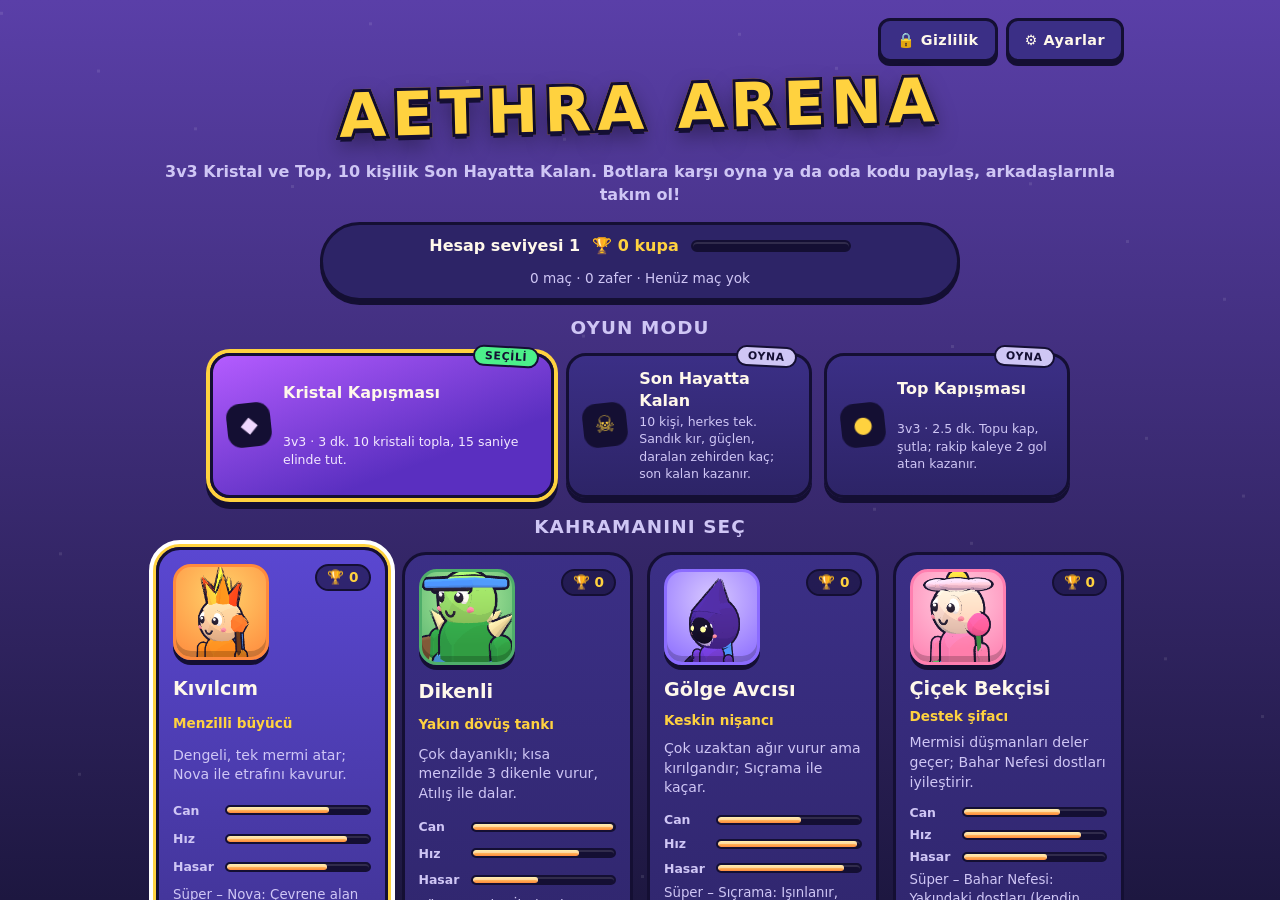
==== commit 20e70a9f: "Aethra Arena: otomatik ateş, silaha özgü efektler ve sesler Co-Authored-By: Claude Opus 5.5 <noreply" ====
--- a/aethra-arena/index.html
+++ b/aethra-arena/index.html
@@ -7,7 +7,7 @@
     <meta name="referrer" content="no-referrer" />
     <meta
       http-equiv="Content-Security-Policy"
-      content="default-src 'none'; script-src 'sha256-OKIX9slKDiwofDzkaDFhPuiXzxiDaPTBdClAb6jWp5Q='; style-src 'unsafe-inline'; img-src data:; connect-src https://*.peerjs.com wss://*.peerjs.com ws://localhost:* http://localhost:* ws://127.0.0.1:* http://127.0.0.1:*; worker-src blob: 'self'; manifest-src 'self'; base-uri 'none'; form-action 'none'"
+      content="default-src 'none'; script-src 'sha256-ltnLXzIrPqHvYj77+tsCb0hTmrboRxXx+VjK6tz7ydo='; style-src 'unsafe-inline'; img-src data:; connect-src https://*.peerjs.com wss://*.peerjs.com ws://localhost:* http://localhost:* ws://127.0.0.1:* http://127.0.0.1:*; worker-src blob: 'self'; manifest-src 'self'; base-uri 'none'; form-action 'none'"
     />
     <meta name="description" content="Aethra Arena: tarayıcıda 3v3 arena. Botlara karşı ya da oda koduyla arkadaşlarınla takım olarak oyna. Ücretsiz, indirme yok." />
     <title>Aethra Arena</title>
@@ -862,7 +862,7 @@
     </div>
     <noscript>Aethra Arena'u oynamak için tarayıcında JavaScript açık olmalı.</noscript>
     <script>
-"use strict";(()=>{var L2=Object.create;var Kp=Object.defineProperty;var D2=Object.getOwnPropertyDescriptor;var H2=Object.getOwnPropertyNames;var O2=Object.getPrototypeOf,N2=Object.prototype.hasOwnProperty;var U2=(t,e)=>()=>{try{return e||t((e={exports:{}}).exports,e),e.exports}catch(n){throw e=0,n}},vl=(t,e)=>{for(var n in e)Kp(t,n,{get:e[n],enumerable:!0})},F2=(t,e,n,i)=>{if(e&&typeof e=="object"||typeof e=="function")for(let r of H2(e))!N2.call(t,r)&&r!==n&&Kp(t,r,{get:()=>e[r],enumerable:!(i=D2(e,r))||i.enumerable});return t};var Eb=(t,e,n)=>(n=t!=null?L2(O2(t)):{},F2(e||!t||!t.__esModule?Kp(n,"default",{value:t,enumerable:!0}):n,t));var kx=U2((lK,Cx)=>{"use strict";var Se={};Se.generateIdentifier=function(){return Math.random().toString(36).substring(2,12)};Se.localCName=Se.generateIdentifier();Se.splitLines=function(t){return t.trim().split(`
+"use strict";(()=>{var O2=Object.create;var $p=Object.defineProperty;var N2=Object.getOwnPropertyDescriptor;var U2=Object.getOwnPropertyNames;var F2=Object.getPrototypeOf,B2=Object.prototype.hasOwnProperty;var z2=(t,e)=>()=>{try{return e||t((e={exports:{}}).exports,e),e.exports}catch(n){throw e=0,n}},_l=(t,e)=>{for(var n in e)$p(t,n,{get:e[n],enumerable:!0})},G2=(t,e,n,i)=>{if(e&&typeof e=="object"||typeof e=="function")for(let r of U2(e))!B2.call(t,r)&&r!==n&&$p(t,r,{get:()=>e[r],enumerable:!(i=N2(e,r))||i.enumerable});return t};var Rb=(t,e,n)=>(n=t!=null?O2(F2(t)):{},G2(e||!t||!t.__esModule?$p(n,"default",{value:t,enumerable:!0}):n,t));var Lx=z2((pK,Ix)=>{"use strict";var Se={};Se.generateIdentifier=function(){return Math.random().toString(36).substring(2,12)};Se.localCName=Se.generateIdentifier();Se.splitLines=function(t){return t.trim().split(`
 `).map(e=>e.trim())};Se.splitSections=function(t){return t.split(`
 m=`).map((n,i)=>(i>0?"m="+n:n).trim()+`\r
 `)};Se.getDescription=function(t){let e=Se.splitSections(t);return e&&e[0]};Se.getMediaSections=function(t){let e=Se.splitSections(t);return e.shift(),e};Se.matchPrefix=function(t,e){return Se.splitLines(t).filter(n=>n.indexOf(e)===0)};Se.parseCandidate=function(t){let e;t.indexOf("a=candidate:")===0?e=t.substring(12).split(" "):e=t.substring(10).split(" ");let n={foundation:e[0],component:{1:"rtp",2:"rtcp"}[e[1]]||e[1],protocol:e[2].toLowerCase(),priority:parseInt(e[3],10),ip:e[4],address:e[4],port:parseInt(e[5],10),type:e[7]};for(let i=8;i<e.length;i+=2)switch(e[i]){case"raddr":n.relatedAddress=e[i+1];break;case"rport":n.relatedPort=parseInt(e[i+1],10);break;case"tcptype":n.tcpType=e[i+1];break;case"ufrag":n.ufrag=e[i+1],n.usernameFragment=e[i+1];break;default:n[e[i]]===void 0&&(n[e[i]]=e[i+1]);break}return n};Se.writeCandidate=function(t){let e=[];e.push(t.foundation);let n=t.component;n==="rtp"?e.push(1):n==="rtcp"?e.push(2):e.push(n),e.push(t.protocol.toUpperCase()),e.push(t.priority),e.push(t.address||t.ip),e.push(t.port);let i=t.type;return e.push("typ"),e.push(i),i!=="host"&&t.relatedAddress&&t.relatedPort!==void 0&&(e.push("raddr"),e.push(t.relatedAddress),e.push("rport"),e.push(t.relatedPort)),t.tcpType&&t.protocol.toLowerCase()==="tcp"&&(e.push("tcptype"),e.push(t.tcpType)),(t.usernameFragment||t.ufrag)&&(e.push("ufrag"),e.push(t.usernameFragment||t.ufrag)),"candidate:"+e.join(" ")};Se.parseIceOptions=function(t){return t.substring(14).split(" ")};Se.parseRtpMap=function(t){let e=t.substring(9).split(" "),n={payloadType:parseInt(e.shift(),10)};return e=e[0].split("/"),n.name=e[0],n.clockRate=parseInt(e[1],10),n.channels=e.length===3?parseInt(e[2],10):1,n.numChannels=n.channels,n};Se.writeRtpMap=function(t){let e=t.payloadType;t.preferredPayloadType!==void 0&&(e=t.preferredPayloadType);let n=t.channels||t.numChannels||1;return"a=rtpmap:"+e+" "+t.name+"/"+t.clockRate+(n!==1?"/"+n:"")+`\r
@@ -893,13 +893,13 @@
 o=`+(n||"thisisadapterortc")+" "+i+" "+r+` IN IP4 127.0.0.1\r
 s=-\r
 t=0 0\r
-`};Se.getDirection=function(t,e){let n=Se.splitLines(t);for(let i=0;i<n.length;i++)switch(n[i]){case"a=sendrecv":case"a=sendonly":case"a=recvonly":case"a=inactive":return n[i].substring(2);default:}return e?Se.getDirection(e):"sendrecv"};Se.getKind=function(t){return Se.splitLines(t)[0].split(" ")[0].substring(2)};Se.isRejected=function(t){return t.split(" ",2)[1]==="0"};Se.parseMLine=function(t){let n=Se.splitLines(t)[0].substring(2).split(" ");return{kind:n[0],port:parseInt(n[1],10),protocol:n[2],fmt:n.slice(3).join(" ")}};Se.parseOLine=function(t){let n=Se.matchPrefix(t,"o=")[0].substring(2).split(" ");return{username:n[0],sessionId:n[1],sessionVersion:parseInt(n[2],10),netType:n[3],addressType:n[4],address:n[5]}};Se.isValidSDP=function(t){if(typeof t!="string"||t.length===0)return!1;let e=Se.splitLines(t);for(let n=0;n<e.length;n++)if(e[n].length<2||e[n].charAt(1)!=="=")return!1;return!0};typeof Cx=="object"&&(Cx.exports=Se)});var Ue=(t,e,n,i,r,s=0,o=.005)=>({kind:"osc",type:t,f0:e,f1:n,t0:s,dur:i,attack:o,gain:r}),it=(t,e,n,i,r,s=0,o=1,a=.003)=>({kind:"noise",filter:t,f0:e,f1:n,q:o,t0:s,dur:i,attack:a,gain:r}),Ve=(t,e,n,i,r)=>Ue(t,e,e,i,r,n,.01);var tt=(t,e,n,i,r={})=>({layers:t,gain:e,minInterval:n,maxConcurrent:i,priority:r.priority??0,pitchJitter:r.pitchJitter??.06,spatial:r.spatial??!0}),_l={hit:tt([Ue("square",220,90,.09,.3),Ue("sine",650,280,.1,.28),it("bandpass",1800,900,.05,.3),Ue("sine",120,55,.11,.35)],.8,.04,4),shoot_fire:tt([it("lowpass",3200,300,.32,.4,0,.8),Ue("sawtooth",170,55,.26,.22),Ue("sine",900,200,.12,.15)],.85,.07,3),shoot_arrow:tt([it("bandpass",2500,6500,.12,.28,0,2),Ue("triangle",1300,420,.1,.25),Ue("sine",320,190,.14,.16,.02)],.8,.07,3),melee:tt([it("bandpass",1e3,300,.16,.45,0,1.2),Ue("square",160,55,.14,.28),Ue("triangle",420,120,.1,.2,.03)],.9,.08,3),nova:tt([Ue("sine",200,1200,.5,.32,0,.04),Ue("sawtooth",100,420,.5,.14,0,.04),it("bandpass",2e3,8e3,.45,.2,0,1.5,.05),Ue("sine",1568,1568,.25,.14,.4)],.85,.25,2,{priority:1}),charge:tt([Ue("sawtooth",100,700,.6,.2,0,.5),Ue("sine",200,1400,.6,.2,0,.5),it("highpass",3e3,7e3,.6,.08,0,1,.5)],.75,.3,1),ultimate:tt([Ue("sine",70,38,.55,.5),Ue("sawtooth",140,900,.35,.16,0,.05),it("bandpass",900,5e3,.45,.24,0,1.2,.04),Ve("triangle",1046.5,.12,.5,.14),Ve("sine",1567.98,.16,.45,.1)],.95,.3,2,{priority:1}),whoosh:tt([it("bandpass",600,3800,.24,.42,0,1.6),Ue("sine",380,140,.18,.12)],.8,.1,2),blink:tt([Ue("sine",1500,300,.12,.3),Ue("sine",300,1800,.14,.3,.1),it("highpass",5e3,9e3,.08,.1,.08)],.8,.12,2),tower_zap:tt([Ue("square",1400,200,.18,.2),Ue("sawtooth",90,90,.2,.2),it("highpass",4e3,6e3,.16,.25,0,1.5)],.8,.1,3,{pitchJitter:.12}),crystal_hit:tt([Ve("sine",1318.5,0,.35,.3),Ve("sine",1569.75,.03,.3,.2),Ve("triangle",2637,0,.5,.1)],.85,.1,3,{priority:1,pitchJitter:.03}),death:tt([Ue("sine",520,80,.65,.35,0,.01),Ue("triangle",330,50,.7,.25,.05),it("lowpass",1500,200,.15,.2),Ue("sine",90,35,.4,.4)],.95,.2,2,{priority:1}),respawn:tt([Ue("sine",300,900,.3,.2),Ve("triangle",523.25,.15,.2,.25),Ve("triangle",659.25,.22,.2,.25),Ve("triangle",783.99,.29,.35,.25),Ve("sine",2093,.35,.3,.1)],.85,.3,1,{priority:1,pitchJitter:0}),level_up:tt([Ve("triangle",523.25,0,.18,.3),Ve("triangle",659.25,.09,.18,.3),Ve("triangle",783.99,.18,.18,.3),Ve("triangle",1046.5,.27,.45,.32),Ve("sine",2093,.3,.4,.1)],.9,.4,1,{priority:1,pitchJitter:0,spatial:!1}),victory:tt([Ve("square",523.25,0,.14,.16),Ve("square",523.25,.16,.14,.16),Ve("square",523.25,.32,.14,.16),Ve("square",783.99,.48,.4,.18),Ve("square",659.25,.92,.14,.16),Ve("square",783.99,1.08,.14,.16),Ve("square",1046.5,1.24,.8,.2),Ve("triangle",523.25,1.24,.8,.25),Ve("triangle",1318.5,1.3,.7,.12)],.85,2,1,{priority:1,pitchJitter:0,spatial:!1}),defeat:tt([Ve("sawtooth",392,0,.3,.14),Ve("sawtooth",369.99,.32,.3,.14),Ve("sawtooth",349.23,.64,.3,.14),Ue("sawtooth",329.63,164.815,.9,.16,.96,.02),Ue("triangle",164.815,82.4075,.9,.2,.96,.02)],.85,2,1,{priority:1,pitchJitter:0,spatial:!1}),ui_click:tt([Ue("sine",900,600,.06,.3),Ue("square",1800,1800,.02,.08)],.7,.03,3,{pitchJitter:.03,spatial:!1}),ui_hover:tt([Ue("sine",1200,1250,.04,.14)],.6,.05,2,{pitchJitter:.02,spatial:!1}),kick:tt([Ue("sine",180,55,.16,.5),it("bandpass",2400,800,.05,.35,0,1.4),Ue("triangle",600,250,.06,.15)],.9,.08,2),goal:tt([it("bandpass",600,1400,1.4,.32,0,.6,.25),Ve("square",523.25,.05,.5,.12),Ve("square",659.25,.05,.5,.1),Ve("square",783.99,.05,.5,.1),Ve("triangle",1046.5,.45,.9,.22),Ve("triangle",783.99,.45,.9,.16)],.9,1,1,{priority:1,pitchJitter:0,spatial:!1}),goal_against:tt([Ve("sawtooth",392,0,.35,.14),Ue("sawtooth",329.63,263.704,.6,.14,.36),Ue("sine",110,70,.8,.25,.36)],.85,1,1,{priority:1,pitchJitter:0,spatial:!1}),countdown:tt([Ve("square",880,0,.12,.18),Ve("sine",880,0,.18,.2)],.7,.3,1,{priority:1,pitchJitter:0,spatial:!1}),go:tt([Ve("square",1320,0,.3,.16),Ve("sine",1760,0,.35,.18),Ve("triangle",660,0,.35,.2)],.8,.5,1,{priority:1,pitchJitter:0,spatial:!1}),power_up:tt([Ve("triangle",659.25,0,.1,.25),Ve("triangle",783.99,.06,.1,.25),Ve("triangle",1046.5,.12,.25,.28),Ve("sine",1318.5,.15,.3,.12)],.85,.08,2,{priority:1,pitchJitter:.02}),eliminated:tt([Ue("sine",160,40,1.1,.45),Ue("triangle",480,120,.9,.2,.02),it("lowpass",900,120,.5,.25)],.9,.5,1,{priority:1}),super_ready:tt([Ue("sine",500,1500,.35,.22,0,.05),Ve("triangle",1046.5,.3,.3,.18),Ve("sine",1318.5,.36,.35,.12),it("highpass",6e3,9e3,.4,.06,.05,1,.1)],.75,.6,1,{priority:1,pitchJitter:0,spatial:!1}),poison:tt([Ue("sawtooth",70,60,.35,.22,0,.04),it("lowpass",500,300,.35,.2,0,1,.05)],.7,.85,1,{pitchJitter:.02,spatial:!1}),crate_break:tt([it("lowpass",2200,300,.3,.5,0,.9),Ue("square",140,50,.18,.3),it("bandpass",900,400,.12,.3,.06,2)],.9,.1,2),heal:tt([Ve("sine",783.99,0,.3,.18),Ve("sine",1046.5,.08,.35,.16),it("highpass",7e3,9e3,.3,.04,0,1,.08)],.7,.4,2,{pitchJitter:.02}),hit_spark:tt([it("lowpass",2600,500,.16,.42,0,.8),Ue("sine",160,70,.12,.32),it("highpass",5e3,7e3,.08,.12,.04)],.75,.05,3),hit_thorn:tt([it("bandpass",2200,1200,.03,.4,0,3),it("bandpass",2e3,1e3,.03,.34,.035,3),it("bandpass",1800,900,.04,.3,.07,3),Ue("square",150,80,.08,.2)],.75,.06,3),hit_shade:tt([Ue("sine",3200,900,.07,.3),Ve("triangle",2489,.02,.18,.12),it("highpass",6e3,4e3,.04,.3)],.75,.06,3),hit_bloom:tt([it("bandpass",3e3,1500,.06,.3,0,1.5),Ve("sine",1760,.01,.16,.18),Ue("triangle",600,300,.08,.16)],.7,.06,3,{pitchJitter:.04}),hit_tinker:tt([Ue("sine",110,40,.24,.48),it("lowpass",1400,200,.2,.42),it("bandpass",2600,1800,.08,.16,.06,2)],.85,.08,2),hit_dirk:tt([it("bandpass",5200,2400,.06,.4,0,2.2),Ue("sawtooth",900,300,.05,.16),Ue("square",180,90,.06,.18,.01)],.75,.05,3),hit_warden:tt([Ue("triangle",240,180,.22,.36),Ve("sine",720,0,.2,.14),it("lowpass",1e3,300,.1,.34)],.8,.07,2),hit_grappler:tt([it("highpass",4200,6500,.12,.26,0,1.2),Ve("triangle",1975,0,.12,.14),Ve("triangle",2637,.04,.12,.1),Ue("square",160,70,.07,.2)],.75,.06,3),hit_frost:tt([it("highpass",7e3,3500,.14,.32,0,1.5),Ve("sine",2093,0,.2,.14),Ve("sine",3136,.03,.16,.08)],.75,.06,3,{pitchJitter:.08}),hit_reaver:tt([it("lowpass",900,250,.14,.4,0,1.4),Ue("sine",95,55,.18,.4),Ue("sawtooth",220,110,.08,.14,.02)],.8,.06,3),hit_trapper:tt([it("bandpass",3400,2400,.02,.42,0,4),Ue("square",420,260,.06,.18,.02),it("bandpass",1500,900,.03,.26,.05,3)],.75,.06,3),hit_conjurer:tt([Ue("sine",520,260,.2,.26,0,.01),Ue("sawtooth",130,120,.16,.12),it("highpass",5500,8e3,.1,.18,.02)],.75,.06,3),tower_fall:tt([it("lowpass",1800,150,.9,.5,0,.8),Ue("sine",75,32,1,.5),Ue("square",140,60,.25,.2),it("bandpass",1200,500,.3,.3,.35,2)],.95,.5,2,{priority:1,pitchJitter:.03}),core_fall:tt([Ve("triangle",1318.5,0,.5,.2),Ve("sine",2637,.04,.6,.12),Ue("sine",90,28,1.6,.5,.05),it("lowpass",2400,120,1.4,.45,.05,.7)],1,1,1,{priority:1,pitchJitter:0,spatial:!1}),minion_pop:tt([Ue("sine",420,140,.08,.35),it("bandpass",1500,700,.06,.2,0,1.5)],.6,.06,2,{pitchJitter:.12}),camp_death:tt([Ue("sawtooth",210,70,.4,.22),Ue("sine",120,50,.45,.35),it("lowpass",900,200,.3,.3,.05)],.85,.2,2),golem_death:tt([Ue("sine",60,28,1.1,.5),it("lowpass",1400,120,.9,.45,0,.8),Ve("triangle",783.99,.5,.35,.14),Ve("triangle",1046.5,.62,.45,.14)],.95,.8,1,{priority:1}),buff_haste:tt([it("bandpass",800,5e3,.35,.3,0,1.4),Ue("sine",500,1400,.3,.18),Ve("triangle",1318.5,.25,.2,.1)],.8,.5,1,{priority:1,pitchJitter:0,spatial:!1}),buff_fury:tt([Ue("sawtooth",90,180,.45,.26,0,.06),Ue("square",60,120,.4,.18,0,.06),it("lowpass",1200,600,.35,.25,0,1,.05)],.85,.5,1,{priority:1,pitchJitter:0,spatial:!1}),buff_aegis:tt([Ve("sine",523.25,0,.6,.2),Ve("sine",783.99,.05,.6,.18),Ve("triangle",1318.5,.12,.55,.1),it("highpass",6e3,9e3,.5,.06,.05,1,.1)],.85,.5,1,{priority:1,pitchJitter:0,spatial:!1}),gadget:tt([Ue("square",2200,2200,.02,.18),Ue("sine",300,900,.16,.24,.02),it("highpass",3e3,6e3,.12,.12,.02)],.8,.15,2),skill_up:tt([Ve("triangle",783.99,0,.1,.25),Ve("triangle",1046.5,.07,.2,.25)],.75,.12,1,{pitchJitter:0,spatial:!1}),totem_zap:tt([it("highpass",5e3,2500,.1,.3,0,2),Ue("sawtooth",1800,400,.1,.12),Ve("sine",880,.02,.18,.12)],.7,.12,2,{pitchJitter:.1}),trap_snap:tt([it("bandpass",3800,2e3,.03,.5,0,5),Ue("square",520,180,.07,.24),it("bandpass",1400,900,.05,.25,.04,3)],.85,.08,2),hook_pull:tt([it("highpass",4e3,7e3,.06,.25,0,1.5),it("highpass",4200,7200,.06,.22,.07,1.5),it("highpass",4400,7400,.06,.2,.14,1.5),Ue("sine",700,220,.3,.16)],.8,.15,2)},az=Object.keys(_l),vu=(t,e,n)=>t<e?e:t>n?n:t;function B2(t,e=40){return t===void 0||!Number.isFinite(t)||e<=0?0:vu(t/e,-1,1)*.85}var z2=t=>t.t0+t.dur,G2=t=>t.layers.reduce((e,n)=>Math.max(e,z2(n)),0);function V2(t,e,n){let i=e+t.t0,r=vu(t.attack,.001,t.dur*.8);return[{time:i,value:0,ramp:"set"},{time:i+r,value:Math.max(n*t.gain,1e-4),ramp:"linear"},{time:i+t.dur,value:1e-4,ramp:"exp"}]}function W2(t,e,n){return t*(1+(n*2-1)*e)}function X2(t=_l,e=24,n=6){let i=new Map,r=[],s=o=>{r=r.filter(a=>a.end>o)};return{tryAcquire(o,a){let l=t[o];s(a);let c=i.get(o);if(c!==void 0&&a>=c&&a-c<l.minInterval||r.reduce((f,h)=>f+(h.name===o?1:0),0)>=l.maxConcurrent)return!1;let d=e+(l.priority===1?n:0);return r.length>=d?!1:(i.set(o,a),r.push({name:o,end:a+G2(l)}),!0)},active(o){return s(o),r.length}}}function K2(){let t=globalThis,e=t.AudioContext??t.webkitAudioContext;return e?new e:null}function Tb(t={}){let e=t.createContext??K2,n=t.random??Math.random,i=X2(),r=null,s=null,o=null,a=.7,l=!1,c=!1,u=()=>{s&&(s.gain.value=l?0:a)};function d(){if(!c)try{if(!r){if(r=e(),!r){c=!0;return}if(s=r.createGain(),typeof r.createDynamicsCompressor=="function"){let g=r.createDynamicsCompressor();g.threshold.value=-16,g.knee.value=12,g.ratio.value=4,g.attack.value=.004,g.release.value=.2,s.connect(g),g.connect(r.destination)}else s.connect(r.destination);u();let h=Math.floor(r.sampleRate*.8);o=r.createBuffer(1,h,r.sampleRate);let p=o.getChannelData(0);for(let g=0;g<h;g++)p[g]=n()*2-1}r.state==="suspended"&&Promise.resolve(r.resume()).catch(()=>{})}catch{c=!0,r=null,s=null}}function f(h,p={}){try{if(c||l||!r||!s||r.state==="closed")return;let g=_l[h];if(!g)return;let y=vu(p.volume??1,0,1);if(!(y>.001))return;let m=r.currentTime;if(!i.tryAcquire(h,m))return;let _=s;if(g.spatial&&typeof r.createStereoPanner=="function"){let M=r.createStereoPanner();M.pan.value=B2(p.x),M.connect(s),_=M}let E=m+.005,b=g.gain*y,v=W2(1,g.pitchJitter,n());for(let M of g.layers){let T=r.createGain();for(let C of V2(M,E,b))C.ramp==="set"?T.gain.setValueAtTime(C.value,C.time):C.ramp==="linear"?T.gain.linearRampToValueAtTime(C.value,C.time):T.gain.exponentialRampToValueAtTime(C.value,C.time);let x=E+M.t0,R=x+M.dur+.02,A;if(M.kind==="osc"){let C=r.createOscillator();C.type=M.type,C.frequency.setValueAtTime(M.f0*v,x),M.f1!==M.f0&&C.frequency.exponentialRampToValueAtTime(Math.max(M.f1*v,1),x+M.dur),C.connect(T),A=C}else{let C=r.createBufferSource();C.buffer=o,C.loop=!0;let w=r.createBiquadFilter();w.type=M.filter,w.Q.value=M.q,w.frequency.setValueAtTime(M.f0,x),M.f1!==M.f0&&w.frequency.exponentialRampToValueAtTime(M.f1,x+M.dur),C.connect(w),w.connect(T),A=C}T.connect(_),A.start(x),A.stop(R),A.onended=()=>{try{A.disconnect(),T.disconnect()}catch{}}}}catch{}}return{unlock:d,play:f,setMasterVolume(h){a=Number.isFinite(h)?vu(h,0,1):a,u()},setMuted(h){l=h,u()}}}var wb=[0,2,4,5,7,9,11],q2=[0,2,3,5,7,8,10],$2=[0,2,3,5,7,9,10],Y2=Object.freeze({menu:{bpm:96,root:57,scale:wb,progression:[0,5,3,4],seed:11,drums:"soft"},gemgrab:{bpm:122,root:52,scale:$2,progression:[0,3,6,4],seed:23,drums:"drive"},showdown:{bpm:116,root:50,scale:q2,progression:[0,5,2,6],seed:37,drums:"tense"},ball:{bpm:132,root:55,scale:wb,progression:[0,4,5,3],seed:53,drums:"drive"}});function kb(t){let e=t>>>0;return()=>{e=e+1831565813>>>0;let n=e;return n=Math.imul(n^n>>>15,n|1),n^=n+Math.imul(n^n>>>7,n|61),((n^n>>>14)>>>0)/4294967296}}var qp=t=>440*2**((t-69)/12);function Rb(t,e,n){let i=e.length,r=Math.floor(n/i);return t+12*r+e[(n%i+i)%i]}function Ab(t){let e=Y2[t],n=kb(e.seed),i=e.progression.length,r=i*16,s=new Array(r).fill(null),o=new Array(r).fill(null),a=new Array(r).fill(!1),l=new Array(r).fill(!1),c=new Array(r).fill(!1),u=e.progression.map(f=>[0,2,4].map(h=>Rb(e.root+12,e.scale,f+h))),d=Array.from({length:16},(f,h)=>h%2===0||n()<.3?Math.floor(n()*4):null);for(let f=0;f<i;f+=1){let h=e.progression[f],p=Rb(e.root-12,e.scale,h);for(let g=0;g<16;g+=1){let y=f*16+g;g%2===0&&(s[y]=g>=12&&g%4===0?p+7:p);let m=d[g];if(m!=null){let _=u[f],E=m===3?_[0]+12:_[m];o[y]=E+12<=88?E+12:E}e.drums==="soft"?(a[y]=g===0||g===8,c[y]=g%4===2):e.drums==="drive"?(a[y]=g%4===0,l[y]=g===4||g===12,c[y]=g%2===1):(a[y]=g===0||g===6||g===10,l[y]=g===8,c[y]=g%2===0)}}return{bpm:e.bpm,bars:i,bass:s,lead:o,chords:u,kick:a,snare:l,hat:c}}var Pb=t=>60/t/4;function j2(t,e,n,i){let r=Pb(t.bpm),s=t.bars*16,o=[],a=Math.max(0,Math.ceil((n-e)/r-1e-9));for(let l=a;e+l*r<i;l+=1)o.push({step:l%s,time:e+l*r});return o}var Z2=.18,Cb=40,J2=.6;function Q2(){let t=globalThis.AudioContext??globalThis.webkitAudioContext;try{return t?new t:null}catch{return null}}function Ib(t={}){let e=t.setInterval??((b,v)=>globalThis.setInterval(b,v)),n=t.clearInterval??(b=>globalThis.clearInterval(b)),i=null,r=null,s=null,o=.5,a=!1,l=.3,c=null,u=null,d=0,f=0,h=null,p=()=>a?0:o*.55;function g(){if(i)return i;if(i=(t.createContext??Q2)(),!i)return null;r=i.createGain(),r.gain.value=p(),r.connect(i.destination);let b=Math.floor(i.sampleRate*.25);s=i.createBuffer(1,b,i.sampleRate);let v=s.getChannelData(0),M=kb(99);for(let T=0;T<b;T+=1)v[T]=M()*2-1;return i}function y(b,v,M,T,x,R=.01){if(!i||!r)return;let A=i.createOscillator(),C=i.createGain();A.type=b,A.frequency.setValueAtTime(v,M),C.gain.setValueAtTime(1e-4,M),C.gain.linearRampToValueAtTime(x,M+R),C.gain.exponentialRampToValueAtTime(1e-4,M+T),A.connect(C).connect(r),A.start(M),A.stop(M+T+.05)}function m(b,v){if(!i||!r)return;if(b==="kick"){let A=i.createOscillator(),C=i.createGain();A.frequency.setValueAtTime(130,v),A.frequency.exponentialRampToValueAtTime(42,v+.14),C.gain.setValueAtTime(.55,v),C.gain.exponentialRampToValueAtTime(1e-4,v+.18),A.connect(C).connect(r),A.start(v),A.stop(v+.2);return}if(!s)return;let M=i.createBufferSource();M.buffer=s;let T=i.createBiquadFilter();T.type=b==="hat"?"highpass":"bandpass",T.frequency.value=b==="hat"?7e3:1800;let x=i.createGain(),R=b==="hat"?.04:.12;x.gain.setValueAtTime(b==="hat"?.12:.28,v),x.gain.exponentialRampToValueAtTime(1e-4,v+R),M.connect(T).connect(x).connect(r),M.start(v),M.stop(v+R+.02)}function _(){if(!i||!u||i.state!=="running")return;let b=i.currentTime,v=b+Z2,M=Math.max(f,b),T=Pb(u.bpm);for(let{step:x,time:R}of j2(u,d,M,v)){let A=x%16,C=Math.floor(x/16),w=u.bass[x];if(w!=null&&y("triangle",qp(w),R,T*1.8,.32),A===0)for(let L of u.chords[C]??[])y("sine",qp(L),R,T*16*.98,.07,.25);let N=u.lead[x];N!=null&&(l>=.45||A%4===0)&&y("square",qp(N),R,T*.9,.045+.03*l),u.kick[x]&&m("kick",R),u.snare[x]&&m("snare",R),u.hat[x]&&(l>=.3||A%4===2)&&m("hat",R)}f=v}function E(){h!==null&&(n(h),h=null)}return{unlock(){let b=g();b&&b.state==="suspended"&&b.resume().catch(()=>{}),c&&h===null&&u&&(d=(b?.currentTime??0)+.05,f=0,h=e(_,Cb))},play(b){if(b===c)return;c=b,E();let v=g();if(!v||!r){u=b?Ab(b):null;return}let M=v.currentTime;r.gain.cancelScheduledValues(M),r.gain.setValueAtTime(r.gain.value,M),r.gain.linearRampToValueAtTime(1e-4,M+.08),r.gain.linearRampToValueAtTime(p(),M+J2),u=b?Ab(b):null,u&&(d=M+.1,f=0,h=e(_,Cb))},setVolume(b){o=Math.max(0,Math.min(1,Number.isFinite(b)?b:0)),i&&r&&r.gain.setTargetAtTime(p(),i.currentTime,.05)},setMuted(b){a=b,i&&r&&r.gain.setTargetAtTime(p(),i.currentTime,.05)},setIntensity(b){l=Math.max(0,Math.min(1,Number.isFinite(b)?b:0))},get current(){return c}}}var Qp={};vl(Qp,{ALL_STRUCTURE_SPOTS:()=>co,ARENA_H:()=>Zt,ARENA_W:()=>Gt,BALL_H:()=>_u,BALL_MAP:()=>Jp,BALL_W:()=>Ss,BRIDGES:()=>yi,BUSHES:()=>gi,CAMP_SPOTS:()=>Eu,CORE_RADIUS:()=>Ub,CRATE_RECTS:()=>Tl,GAME_MODES:()=>zb,GEMGRAB_MAP:()=>vr,GOAL_Y0:()=>ni,GOAL_Y1:()=>ii,LANES:()=>Rl,LANE_Y:()=>Es,MINE:()=>xn,OBSTACLES:()=>Fb,RIVER:()=>Su,RIVER_FORD:()=>Ts,RIVER_W:()=>xr,RIVER_X:()=>Vr,SHOWDOWN_H:()=>El,SHOWDOWN_MAP:()=>Zp,SHOWDOWN_W:()=>Sl,SPAWNS:()=>wl,STATIC_SOLIDS:()=>Yp,STRUCTURE_SPOTS:()=>$p,TOWER_RADIUS:()=>Nb,WALLS:()=>$i,WATER:()=>br,circleHitsAny:()=>Wr,circleHitsRect:()=>na,clamp:()=>Tt,inBush:()=>Pi,inRect:()=>Bb,isGameMode:()=>ia,lanePath:()=>Al,mapFor:()=>Yt,mirrorPoint:()=>tC,pushOutOfRects:()=>Tn,segmentBlocked:()=>Xr,structureRect:()=>Cl});var Gt=60,Zt=40,eC=t=>({x:60-t.x-t.w,y:t.y,w:t.w,h:t.h}),tC=t=>({x:60-t.x,y:t.y}),Mu=t=>Object.freeze([...t,...t.map(eC)]),$e=(t,e,n,i)=>({x:t,y:e,w:n,h:i});function Ob(){return[6.5,33.5]}var $i=Mu([$e(13,10,6,1),$e(22,10,4,1),$e(13,29,6,1),$e(22,29,4,1),$e(10,13,1,4),$e(10,23,1,4),$e(19,15,1,4),$e(19,22,1,3),$e(24,18,1,4),$e(27,15.5,2,1),$e(27,24,2,1)]),xr=2,Vr=60/2-xr/2,Lb=.6,Db=2,yi=Object.freeze(Ob().map(t=>$e(Vr-Lb,t-Db,xr+Lb*2,Db*2))),Ts=Object.freeze([9.2,40-9.2]),Su=Object.freeze([$e(Vr,0,xr,yi[0].y),$e(Vr,yi[0].y+yi[0].h,xr,Ts[0]-(yi[0].y+yi[0].h)),$e(Vr,Ts[1],xr,yi[1].y-Ts[1]),$e(Vr,yi[1].y+yi[1].h,xr,40-(yi[1].y+yi[1].h))]),br=Object.freeze([...Mu([$e(21.5,12.5,2.5,1.5),$e(21.5,26,2.5,1.5)]),...Su]),Tl=Mu([$e(16.5,12.5,1,1),$e(16.5,26.5,1,1),$e(26.5,19.5,1,1),$e(13,19.5,1,1)]),gi=Object.freeze([...Mu([$e(16,3,4,2),$e(16,35,4,2),$e(12,18.5,3,3),$e(20,19,2,2),$e(7,9,2,2),$e(7,29,2,2)]),$e(27,16.8,6,1.4),$e(27,21.8,6,1.4)]),xn=Object.freeze({x:60/2,y:40/2}),wl=Object.freeze([Object.freeze([{x:3,y:16},{x:3,y:20},{x:3,y:24}]),Object.freeze([{x:57,y:16},{x:57,y:20},{x:57,y:24}])]),Es=Object.freeze(Ob()),Rl=Object.freeze([Object.freeze([{x:5,y:17},{x:10,y:Es[0]},{x:50,y:Es[0]},{x:55,y:17}]),Object.freeze([{x:5,y:23},{x:10,y:Es[1]},{x:50,y:Es[1]},{x:55,y:23}])]);function Al(t,e){let n=Rl[e];return t===0?n:[...n].reverse()}var Eu=Object.freeze([{kind:"sprite",x:14,y:15},{kind:"brute",x:14,y:25},{kind:"sprite",x:46,y:15},{kind:"brute",x:46,y:25},{kind:"golem",x:60/2,y:13}]),$p=Object.freeze([{kind:"tower",tier:0,lane:0,x:22.5,y:3.6},{kind:"tower",tier:1,lane:0,x:12,y:3.6},{kind:"tower",tier:0,lane:1,x:22.5,y:40-3.6},{kind:"tower",tier:1,lane:1,x:12,y:40-3.6},{kind:"core",tier:2,lane:null,x:5.5,y:40/2}]),Nb=1,Ub=1.4,Cl=t=>({x:t.x-t.radius,y:t.y-t.radius,w:t.radius*2,h:t.radius*2}),co=Object.freeze([0,1].flatMap(t=>$p.map(e=>({...e,team:t,x:t===0?e.x:60-e.x,radius:e.kind==="core"?Ub:Nb})))),Fb=$i,Yp=Object.freeze([...$i,...br]),Tt=(t,e,n)=>Math.max(e,Math.min(n,t)),Bb=(t,e,n)=>t>=n.x&&t<=n.x+n.w&&e>=n.y&&e<=n.y+n.h;function Pi(t,e,n=gi){for(let i of n)if(Bb(t,e,i))return!0;return!1}function Tn(t,e,n,i,r=60,s=40){let o=t,a=e;for(let l=0;l<2;l+=1){let c=!1;for(let u of i){if(o<u.x-n||o>u.x+u.w+n||a<u.y-n||a>u.y+u.h+n)continue;let d=Tt(o,u.x,u.x+u.w),f=Tt(a,u.y,u.y+u.h),h=o-d,p=a-f,g=Math.hypot(h,p);if(!(g>=n))if(c=!0,g>1e-6)o=d+h/g*n,a=f+p/g*n;else{let y=o-u.x,m=u.x+u.w-o,_=a-u.y,E=u.y+u.h-a,b=Math.min(y,m,_,E);b===y?o=u.x-n:b===m?o=u.x+u.w+n:b===_?a=u.y-n:a=u.y+u.h+n}}if(!c)break}return{x:Tt(o,n,r-n),y:Tt(a,n,s-n)}}function na(t,e,n,i){if(t<i.x-n||t>i.x+i.w+n||e<i.y-n||e>i.y+i.h+n)return!1;let r=Tt(t,i.x,i.x+i.w),s=Tt(e,i.y,i.y+i.h);return Math.hypot(t-r,e-s)<n}function Wr(t,e,n,i){for(let r of i)if(na(t,e,n,r))return!0;return!1}function Xr(t,e,n,i,r,s){let o=Math.max(1,Math.ceil(Math.hypot(n-t,i-e)/.3));for(let a=0;a<=o;a+=1){let l=a/o;if(Wr(t+(n-t)*l,e+(i-e)*l,r,s))return!0}return!1}var zb=Object.freeze(["gemgrab","showdown","ball"]),ia=t=>t==="gemgrab"||t==="showdown"||t==="ball",jp=t=>Object.freeze({...t,solids:Object.freeze([...t.walls,...t.water])}),vr=jp({mode:"gemgrab",w:60,h:40,walls:$i,water:br,crates:Tl,crateHp:600,bushes:gi,spawns:wl,center:xn}),Sl=40,El=40,Ml=t=>{let e=i=>({x:Sl-i.x-i.w,y:i.y,w:i.w,h:i.h}),n=i=>({x:i.x,y:El-i.y-i.h,w:i.w,h:i.h});return Object.freeze([...t,...t.map(e),...t.map(n),...t.map(i=>e(n(i)))])},nC=Object.freeze(Array.from({length:10},(t,e)=>{let n=e/10*Math.PI*2,i=r=>Math.round(r*1e6)/1e6;return Object.freeze({x:i(Sl/2+Math.cos(n)*16),y:i(El/2+Math.sin(n)*16)})})),Zp=jp({mode:"showdown",w:Sl,h:El,walls:Object.freeze([...Ml([$e(6,6,3,1),$e(6,7,1,2),$e(12,1,1,3),$e(2,14,3,1),$e(15,11,2,1),$e(11,15,1,2)]),$e(19,17,2,1),$e(19,22,2,1),$e(17,19,1,2),$e(22,19,1,2)]),water:Ml([$e(9,11,2,2)]).concat(Ml([$e(11,9,2,2)])),crates:Object.freeze([...Ml([$e(5,10,1,1),$e(10,5,1,1),$e(12,12,1,1),$e(17,6,1,1),$e(6,17,1,1)]),$e(19.5,19.5,1,1)]),crateHp:1500,bushes:Ml([$e(2,2,3,3),$e(8,13,2,3),$e(13,8,3,2),$e(16,14,2,2),$e(14,16,2,2)]),spawns:Object.freeze([nC]),center:Object.freeze({x:Sl/2,y:El/2})}),Ss=40,_u=28,ni=11,ii=17,Hb=t=>{let e=i=>({x:Ss-i.x-i.w,y:i.y,w:i.w,h:i.h}),n=i=>({x:i.x,y:_u-i.y-i.h,w:i.w,h:i.h});return Object.freeze([...t,...t.map(e),...t.map(n),...t.map(i=>e(n(i)))])},Jp=jp({mode:"ball",w:Ss,h:_u,walls:Hb([$e(8,4,3,1),$e(14,9,1,2),$e(0,9,1,2)]),water:Object.freeze([]),crates:Object.freeze([]),crateHp:600,bushes:Object.freeze([...Hb([$e(4,1,4,2),$e(17,1,3,3)]),$e(10,12,2,4),$e(Ss-12,12,2,4)]),spawns:Object.freeze([Object.freeze([{x:5,y:8},{x:5,y:14},{x:5,y:20}]),Object.freeze([{x:Ss-5,y:8},{x:Ss-5,y:14},{x:Ss-5,y:20}])]),center:Object.freeze({x:Ss/2,y:_u/2})});function Yt(t){return t==="showdown"?Zp:t==="ball"?Jp:vr}var Tu=.5,kl=.65,Wb=65535,iC=16,rC=700,wu=t=>(t+.5)*Tu,Ru=(t,e)=>Math.max(0,Math.min(e-1,Math.floor(t/Tu))),sC=Object.freeze([...Yp,...Tl,...co.map(Cl)]),Gb=new Map;function Xb(t){let e=Gb.get(t.mode);if(e)return e;let n=Math.round(t.w/Tu),i=Math.round(t.h/Tu),r=t.mode==="gemgrab"?sC:Object.freeze([...t.solids,...t.crates]),s=new Uint8Array(n*i);for(let a=0;a<i;a+=1)for(let l=0;l<n;l+=1){let c=wu(l),u=wu(a),d=c>=kl&&c<=t.w-kl&&u>=kl&&u<=t.h-kl;s[a*n+l]=d&&!Wr(c,u,kl,r)?1:0}let o={w:t.w,nw:n,nh:i,blockers:r,walkable:s,fields:new Map};return Gb.set(t.mode,o),o}var ra=(t,e)=>Math.abs(2*e+1-t.nw),Vb=(t,e)=>e<t.w/2?Ru(e,t.nw):t.nw-1-Ru(t.w-e,t.nw);function Kb(t,e,n){let{nw:i,nh:r,walkable:s}=t;if(s[n*i+e])return[e,n];for(let o=1;o<12;o+=1){let a=null,l=1/0;for(let c=-o;c<=o;c+=1)for(let u=-o;u<=o;u+=1){let d=e+u,f=n+c;if(d<0||f<0||d>=i||f>=r||!s[f*i+d])continue;let h=u*u+c*c;(h<l||h===l&&a&&ra(t,d)<ra(t,a[0]))&&(l=h,a=[d,f])}if(a)return a}return[e,n]}function oC(t,e,n){let{nw:i,nh:r,walkable:s,fields:o}=t,a=n*(i+1)+e+1,l=o.get(a);if(l)return l;o.size>=rC&&o.clear();let c=new Uint16Array(i*r).fill(Wb),u=new Int32Array(i*r),d=0,f=0;for(let h of[e,e+1])h<0||h>=i||!s[n*i+h]||(c[n*i+h]=0,u[f++]=n*i+h);if(f===0)for(let h of[e,e+1]){let[p,g]=Kb(t,Math.max(0,Math.min(i-1,h)),n);c[g*i+p]!==0&&(c[g*i+p]=0,u[f++]=g*i+p)}for(;d<f;){let h=u[d++],p=h%i,g=(h-p)/i,y=c[h]+1;for(let m=0;m<4;m+=1){let _=p+(m===0?1:m===1?-1:0),E=g+(m===2?1:m===3?-1:0);if(_<0||E<0||_>=i||E>=r)continue;let b=E*i+_;!s[b]||c[b]<=y||(c[b]=y,u[f++]=b)}}return o.set(a,c),c}function ws(t,e,n,i,r=.7,s=vr){return!Xr(t,e,n,i,r,Xb(s).blockers)}function Kr(t,e,n,i,r=vr){if(ws(t,e,n,i,.7,r))return{x:n,y:i};let s=Xb(r),{nw:o,nh:a,walkable:l}=s,c=Vb(s,n),u=oC(s,c===0?-1:(c-1&-2)+1,Ru(i,a)&-2),[d,f]=Kb(s,Vb(s,t),Ru(e,a));if(u[f*o+d]===Wb)return{x:n,y:i};let h=[];for(let p=0;p<iC;p+=1){let g=u[f*o+d];if(g===0)break;let y=d,m=f,_=g;for(let E=-1;E<=1;E+=1)for(let b=-1;b<=1;b+=1){if(!b&&!E)continue;let v=d+b,M=f+E;if(v<0||M<0||v>=o||M>=a||b&&E&&(!l[f*o+v]||!l[M*o+d]))continue;let T=u[M*o+v],x=T===_&&(y!==d||m!==f)&&(ra(s,v)<ra(s,y)||ra(s,v)===ra(s,y)&&Math.abs(b)<Math.abs(y-d));(T<_||x)&&(_=T,y=v,m=M)}if(y===d&&m===f)break;d=y,f=m,h.push({x:wu(d),y:wu(f)})}for(let p=h.length-1;p>=0;p-=1){let g=h[p];if(ws(t,e,g.x,g.y,.7,r))return g}return h[0]??{x:n,y:i}}var Ii=t=>Object.freeze({...t,attack:Object.freeze({...t.attack,cooldown:t.attack.reload})}),hn=Object.freeze([Ii({key:"spark",name:"K\u0131v\u0131lc\u0131m",role:"Menzilli b\xFCy\xFCc\xFC",blurb:"Dengeli, tek mermi atar; Nova ile etraf\u0131n\u0131 kavurur.",difficulty:1,pros:["Dengeli menzil ve hasar","Nova ile kalabal\u0131\u011F\u0131 da\u011F\u0131t\u0131r"],cons:["Ka\xE7\u0131\u015F yetene\u011Fi yok","Tek mermisi \u0131skalamaya a\xE7\u0131k"],passive:{kind:"ember",name:"Kor Ritmi",desc:"Her 3. temel at\u0131\u015F\u0131n %35 daha \xE7ok hasar verir"},color:"#ff8a3d",accent:"#ffd36b",hp:3150,speed:5,radius:.6,attack:{fireGap:.4,reload:1.3,damage:245,speed:18,range:9,radius:.35},ability:{kind:"nova",name:"Nova",desc:"\xC7evrene alan hasar\u0131 verir",cooldown:1,damage:520,radius:3.4,distance:0},superCost:2200,unlockLevel:1}),Ii({key:"thorn",name:"Dikenli",role:"Yak\u0131n d\xF6v\xFC\u015F tank\u0131",blurb:"\xC7ok dayan\u0131kl\u0131; k\u0131sa menzilde 3 dikenle vurur, At\u0131l\u0131\u015F ile dalar.",difficulty:1,pros:["\xC7ok y\xFCksek can","At\u0131l\u0131\u015F ile sersemletip dalar"],cons:["K\u0131sa menzil","Yava\u015F; uzaktan kolay oyalan\u0131r"],passive:{kind:"bark",name:"Kal\u0131n Kabuk",desc:"Can\u0131n yar\u0131n\u0131n alt\u0131ndayken ald\u0131\u011F\u0131n hasar %10 azal\u0131r"},color:"#4fae6a",accent:"#b6f0a0",hp:4350,speed:4.4,radius:.75,attack:{fireGap:.45,reload:1.4,damage:172,speed:16,range:5.2,radius:.45,pellets:3,spread:.5},ability:{kind:"charge",name:"At\u0131l\u0131\u015F",desc:"\u0130leri at\u0131l\u0131r, \xE7arpt\u0131klar\u0131n\u0131 sersemletir",cooldown:1,damage:600,radius:2.4,distance:5.5,stun:.8},superCost:2400,unlockLevel:1}),Ii({key:"shade",name:"G\xF6lge Avc\u0131s\u0131",role:"Keskin ni\u015Fanc\u0131",blurb:"\xC7ok uzaktan a\u011F\u0131r vurur ama k\u0131r\u0131lgand\u0131r; S\u0131\xE7rama ile ka\xE7ar.",difficulty:3,pros:["\xC7ok uzun menzil","Tek at\u0131\u015Fta a\u011F\u0131r hasar"],cons:["D\xFC\u015F\xFCk can","Yak\u0131n d\xF6v\xFC\u015Fte zay\u0131f, yava\u015F dolar"],passive:{kind:"stalker",name:"G\xF6lge Y\xFCr\xFCy\xFC\u015F\xFC",desc:"\xC7al\u0131dayken %10 daha h\u0131zl\u0131 ko\u015Fars\u0131n"},color:"#8b6cff",accent:"#d8c8ff",hp:2600,speed:5.8,radius:.55,attack:{fireGap:.5,reload:1.7,damage:400,speed:28,range:12.5,radius:.3},ability:{kind:"blink",name:"S\u0131\xE7rama",desc:"I\u015F\u0131nlan\u0131r, 2,5 sn %50 daha \xE7ok hasar verir",cooldown:1,damage:0,radius:0,distance:5},superCost:1500,unlockLevel:1}),Ii({key:"bloom",name:"\xC7i\xE7ek Bek\xE7isi",role:"Destek \u015Fifac\u0131",blurb:"Mermisi d\xFC\u015Fmanlar\u0131 deler ge\xE7er; Bahar Nefesi dostlar\u0131 iyile\u015Ftirir.",difficulty:2,pros:["Tak\u0131m\u0131n\u0131 iyile\u015Ftirir","Mermisi d\xFC\u015Fmanlar\u0131 deler"],cons:["D\xFC\u015F\xFCk tek hedef hasar\u0131","Yaln\u0131z kal\u0131nca savunmas\u0131z"],passive:{kind:"sap",name:"\xD6zsu",desc:"D\xFC\u015Fmana verdi\u011Fin temel hasar\u0131n %40'\u0131 yak\u0131ndaki yaral\u0131 dostlar\u0131n\u0131 iyile\u015Ftirir"},color:"#ff7fb0",accent:"#ffd0e2",hp:3e3,speed:4.9,radius:.6,attack:{fireGap:.4,reload:1.4,damage:220,speed:15,range:7.5,radius:.4,pierce:!0},ability:{kind:"heal",name:"Bahar Nefesi",desc:"Yak\u0131ndaki dostlar\u0131 (kendin dahil) iyile\u015Ftirir",cooldown:1,damage:1500,radius:4.5,distance:0},superCost:1800,unlockLevel:1}),Ii({key:"tinker",name:"Manc\u0131n\u0131k\xE7\u0131",role:"F\u0131rlat\u0131c\u0131",blurb:"Yava\u015F ta\u015F atar; duvarlar\u0131n \xFCst\xFCnden a\u015Far, d\xFC\u015Ft\xFC\u011F\xFC yerde alan hasar\u0131 verir.",difficulty:2,pros:["Duvarlar\u0131n \xFCst\xFCnden atar","Kulelere kar\u015F\u0131 \xE7ok etkili"],cons:["Yava\u015F mermi, hedef ka\xE7abilir","Yak\u0131na gelen d\xFC\u015Fmana kar\u015F\u0131 zay\u0131f"],passive:{kind:"siege",name:"Ku\u015Fatma Ustas\u0131",desc:"Kulelere ve \xC7ekirde\u011Fe %40 daha \xE7ok hasar verirsin"},color:"#d8a24a",accent:"#ffe3a1",hp:2600,speed:4.7,radius:.65,attack:{fireGap:.5,reload:2,damage:370,speed:9,range:10,radius:.4,lob:!0,splash:1.7},ability:{kind:"bombard",name:"Bombard\u0131man",desc:"Hedef noktaya b\xFCy\xFCk bir alan darbesi indirir",cooldown:1,damage:800,radius:3,distance:9},superCost:2400,unlockLevel:1}),Ii({key:"dirk",name:"Han\xE7er",role:"H\u0131zl\u0131 suikast\xE7\u0131",blurb:"\xC7ok h\u0131zl\u0131d\u0131r; k\u0131sa menzilde \xE7ift han\xE7er atar, Dal\u0131\u015F ile yak\u0131na kapan\u0131r.",difficulty:3,pros:["\xC7ok h\u0131zl\u0131","Yak\u0131nda y\xFCksek patlay\u0131c\u0131 hasar"],cons:["\xC7ok d\xFC\u015F\xFCk can","K\u0131sa menzil; isabet i\xE7in yakla\u015Fmal\u0131"],passive:{kind:"ambush",name:"Pusu",desc:"\xC7al\u0131da gizliyken att\u0131\u011F\u0131n mermiler %40 daha \xE7ok hasar verir"},color:"#4fc6d8",accent:"#bdf3fb",hp:3400,speed:5.9,radius:.5,attack:{fireGap:.3,reload:1,damage:225,speed:20,range:4.4,radius:.4,pellets:2,spread:.25},ability:{kind:"charge",name:"Dal\u0131\u015F",desc:"H\u0131zla at\u0131l\u0131r, \xE7arpt\u0131klar\u0131na hasar verip k\u0131sa sersemletir",cooldown:1,damage:450,radius:1.8,distance:6.5,stun:.3},superCost:1800,unlockLevel:1}),Ii({key:"warden",name:"Siperci",role:"Kalkanl\u0131 \xF6n saf",blurb:"A\u011F\u0131r kalkan diski f\u0131rlat\u0131r; Kale Kalkan\u0131 ile tak\u0131m\u0131n\u0131 korur, \xF6ne ge\xE7ip darbeleri kar\u015F\u0131lar.",difficulty:1,pros:["Tak\u0131m\u0131na kalkan verir","Yan\u0131ndaki dostlar daha az hasar al\u0131r"],cons:["D\xFC\u015F\xFCk hasar","Yava\u015F; ka\xE7\u0131\u015F yetene\u011Fi yok"],passive:{kind:"guardian",name:"Koruyucu",desc:"Yak\u0131n\u0131ndaki dostlar\u0131n ald\u0131\u011F\u0131 hasar %10 azal\u0131r"},color:"#5b8fd6",accent:"#d9e6ff",hp:4400,speed:4.5,radius:.75,attack:{fireGap:.45,reload:1.4,damage:300,speed:15,range:6.4,radius:.55},ability:{kind:"bulwark",name:"Kale Kalkan\u0131",desc:"Sen ve yak\u0131ndaki dostlar 4 sn kalkan kazan\u0131r; yak\u0131ndaki d\xFC\u015Fmanlar sars\u0131l\u0131r",cooldown:1,damage:1100,radius:4,distance:0},superCost:2e3,unlockLevel:1}),Ii({key:"grappler",name:"Kancac\u0131",role:"Zincirli avc\u0131",blurb:"\xC7ift kancal\u0131 b\u0131\xE7ak f\u0131rlat\u0131r; Av Zinciri ile uzaktaki d\xFC\u015Fman\u0131 yan\u0131na \xE7ekip sersemletir.",difficulty:2,pros:["D\xFC\u015Fman\u0131 tak\u0131m\u0131n\u0131n i\xE7ine \xE7eker","Yaral\u0131 d\xFC\u015Fmanlar\u0131 h\u0131zla bitirir"],cons:["Zinciri \u0131skalarsa savunmas\u0131z kal\u0131r","Orta can; uzun menzile kar\u015F\u0131 zay\u0131f"],passive:{kind:"predator",name:"Yaral\u0131 Av",desc:"Can\u0131 yar\u0131n\u0131n alt\u0131ndaki d\xFC\u015Fmanlara %20 daha \xE7ok hasar verirsin"},color:"#8a6a4a",accent:"#e3c48f",hp:3500,speed:4.9,radius:.65,attack:{fireGap:.35,reload:1.3,damage:300,speed:17,range:7.2,radius:.35},ability:{kind:"hook",name:"Av Zinciri",desc:"Zincir f\u0131rlat\u0131r; ilk de\u011Fdi\u011Fi d\xFC\u015Fman\u0131 yan\u0131na \xE7eker, hasar verir ve sersemletir",cooldown:1,damage:370,radius:.5,distance:10,stun:.7},superCost:1700,unlockLevel:1}),Ii({key:"frost",name:"K\u0131ra\u011F\u0131",role:"Menzilli yava\u015Flat\u0131c\u0131",blurb:"Uzaktan buz k\u0131ym\u0131\u011F\u0131 atar; her isabet d\xFC\u015Fman\u0131 yava\u015Flat\u0131r. Buz M\u0131zra\u011F\u0131 hattaki herkesi deler ve dondurur.",difficulty:2,pros:["\xC7ok uzun menzil; isabetler yava\u015Flat\u0131r","Ka\xE7an ya da dalan d\xFC\u015Fman\u0131 durdurur"],cons:["D\xFC\u015F\xFCk can; yak\u0131nda zay\u0131f","Yava\u015F at\u0131\u015F; \u0131skalamak pahal\u0131"],passive:{kind:"frostbite",name:"Ayaz Is\u0131r\u0131\u011F\u0131",desc:"Temel at\u0131\u015F\u0131n isabet etti\u011Fi d\xFC\u015Fman 1.2 sn %30 yava\u015Flar"},color:"#5a9ccf",accent:"#d8f3ff",hp:2650,speed:4.7,radius:.6,attack:{fireGap:.45,reload:1.6,damage:350,speed:19,range:9.5,radius:.3},ability:{kind:"lance",name:"Buz M\u0131zra\u011F\u0131",desc:"Delici buz m\u0131zra\u011F\u0131 f\u0131rlat\u0131r; hattaki t\xFCm d\xFC\u015Fmanlara hasar verir ve 2.5 sn yava\u015Flat\u0131r",cooldown:1,damage:520,radius:.45,distance:12,stun:2.5},superCost:1800,unlockLevel:1}),Ii({key:"reaver",name:"K\u0131z\u0131lkurt",role:"Can \xE7alan d\xF6v\xFC\u015F\xE7\xFC",blurb:"Yak\u0131ndan pen\xE7eyle y\u0131rtar; her isabette can \xE7alar. Kan Girdab\u0131 \xE7evresindekileri kavurur ve onu aya\u011Fa kald\u0131r\u0131r.",difficulty:2,pros:["\u0130sabetleriyle s\xFCrekli can \xE7alar","Kalabal\u0131\u011F\u0131n ortas\u0131nda Kan Girdab\u0131 ile toparlan\u0131r"],cons:["K\u0131sa menzil; uzaktan oyalan\u0131r","Ka\xE7\u0131\u015F yetene\u011Fi yok; yava\u015Flatma ve sersemletmeye a\xE7\u0131k"],passive:{kind:"leech",name:"Kan Emme",desc:"D\xFC\u015Fman kahramanlara verdi\u011Fin temel hasar\u0131n %25'i kadar iyile\u015Firsin"},color:"#a8323e",accent:"#ff9b8a",hp:3600,speed:5.1,radius:.62,attack:{fireGap:.35,reload:1.15,damage:225,speed:18,range:4.6,radius:.42,pellets:2,spread:.3},ability:{kind:"drain",name:"Kan Girdab\u0131",desc:"\xC7evrendeki d\xFC\u015Fmanlara hasar verir; vurdu\u011Fun her d\xFC\u015Fman i\xE7in hasar\u0131n %60'\u0131 kadar iyile\u015Firsin",cooldown:1,damage:480,radius:3.2,distance:0},superCost:2e3,unlockLevel:1}),Ii({key:"trapper",name:"A\u011F\xF6r\xFCc\xFC",role:"Tuzak kuran kontrolc\xFC",blurb:"A\u011F\u0131rl\u0131kl\u0131 ip f\u0131rlat\u0131r, ge\xE7itlere kapan d\xF6\u015Fer. Kapana basan sersemler; A\u011F\xF6r\xFCc\xFC onu rahat\xE7a bitirir.",difficulty:3,pros:["Kapanlarla ge\xE7itleri ve kristal madenini kilitler","Sersemlemi\u015F ya da yava\u015Flam\u0131\u015F hedefe \xE7ok sert vurur"],cons:["Kapanlar \xF6nceden kurulmal\u0131; ani \xE7at\u0131\u015Fmada zay\u0131f","Tek mermi, yava\u015F dolum; \u0131skalamak pahal\u0131"],passive:{kind:"snarer",name:"Kapan Ustas\u0131",desc:"Sersemlemi\u015F ya da yava\u015Flam\u0131\u015F d\xFC\u015Fmanlara %20 daha \xE7ok hasar verirsin"},color:"#7a5a2e",accent:"#e8c76a",hp:2500,speed:5,radius:.6,attack:{fireGap:.45,reload:1.45,damage:385,speed:17,range:8,radius:.45},ability:{kind:"trap",name:"Kapan Tarlas\u0131",desc:"Hedef noktaya 3 kapan atar; basan d\xFC\u015Fman hasar al\u0131r ve 0.8 sn sersemler (15 sn kal\u0131r)",cooldown:1,damage:270,radius:0,distance:8.5,stun:.8},superCost:2e3,unlockLevel:1}),Ii({key:"conjurer",name:"R\xFCnbilge",role:"B\xFCy\xFC kulesi kuran \xE7a\u011F\u0131r\u0131c\u0131",blurb:"R\xFCn k\xFCresi f\u0131rlat\u0131r, sava\u015F alan\u0131na kendi kendine ate\u015F eden bir r\xFCn kulesi diker. Kulesinin yan\u0131nda b\xFCy\xFCs\xFC h\u0131zlan\u0131r.",difficulty:2,pros:["R\xFCn Kulesi b\xF6lgeyi kendi ba\u015F\u0131na savunur ve minyon temizler","Kulesinin yan\u0131nda mermileri \xE7ok daha h\u0131zl\u0131 dolar"],cons:["Kulesinden uzakla\u015F\u0131nca s\u0131radan bir b\xFCy\xFCc\xFCd\xFCr","D\xFC\u015F\xFCk can; dal\u0131\u015Fa kar\u015F\u0131 savunmas\u0131z"],passive:{kind:"attune",name:"R\xFCn Ba\u011F\u0131",desc:"Kendi kulenin 6 birim yak\u0131n\u0131ndayken mermilerin %30 daha h\u0131zl\u0131 dolar"},color:"#3f4fa8",accent:"#9fb4ff",hp:2700,speed:5,radius:.55,attack:{fireGap:.4,reload:1.5,damage:305,speed:18,range:8.5,radius:.35},ability:{kind:"totem",name:"R\xFCn Kulesi",desc:"Hedef noktaya 10 sn kalan bir r\xFCn kulesi diker; kule menzildeki en yak\u0131n d\xFC\u015Fmana \u015Fim\u015Fek atar",cooldown:1,damage:130,radius:0,distance:7},superCost:1700,unlockLevel:1})]);function Pl(t){return hn.find(e=>e.key===t)}var aC=Object.freeze({gemgrab:Object.freeze({}),showdown:Object.freeze({spark:{hp:1.05,dmg:1.04},thorn:{hp:.95,dmg:.97},shade:{hp:.8,dmg:.85},bloom:{hp:1.05,dmg:1.05},tinker:{hp:1.2027,dmg:1.04},dirk:{hp:1,dmg:1},warden:{hp:.904,dmg:1.04},grappler:{hp:1.056,dmg:1.1},frost:{hp:1.0777,dmg:1},reaver:{hp:.99,dmg:1.06},trapper:{hp:1.197},conjurer:{hp:1.06,dmg:1.06}}),ball:Object.freeze({spark:{hp:1.09,dmg:1.13},thorn:{hp:.8,dmg:.86,speed:.95},shade:{hp:1.03,dmg:1.08},bloom:{hp:1.134,dmg:1.04},tinker:{hp:1.339,dmg:1.21},dirk:{hp:.9,dmg:.95,speed:.95},warden:{hp:.842,dmg:.96},grappler:{hp:.924,dmg:1.03},frost:{hp:1.1306,dmg:1.07},reaver:{hp:.7242,dmg:.8},trapper:{hp:1.0488,dmg:.9},conjurer:{hp:1.1,dmg:1.14}})}),qb=new Map;function em(t,e){let n=aC[e]?.[t.key];if(!n)return t;let i=`${e}:${t.key}`,r=qb.get(i);if(r)return r;let s=n.dmg??1,o=Object.freeze({...t,hp:Math.round(t.hp*(n.hp??1)),speed:t.speed*(n.speed??1),attack:Object.freeze({...t.attack,damage:Math.round(t.attack.damage*s)}),ability:Object.freeze({...t.ability,damage:Math.round(t.ability.damage*s)})});return qb.set(i,o),o}var xi=20,Il=4,Au=29,$b=3.3,Zb=800,Jb=.6,Qb=300;function tm(t){let e=Math.floor(t/xi),n=t-e*xi,i=Math.max(0,Au-e*$b),r=Math.max(0,Au-Math.max(0,e-1)*$b);return e===0||n>=Il?i:r+(i-r)*(n/Il)}function ev(t){return tm((Math.floor(t/xi)+1)*xi+Il)}var sa=150,ku=5,tv=2,Pu=60,bi=.4,nm=20,lC=1.5,Yb=.8,nv=.3,iv=.45,jb=.6,rv=1.6,sv=3,ov=t=>t>=ni&&t<=ii;function av(t,e,n,i){let r=Math.hypot(t.vx,t.vy);if(r<.001)return t.vx=0,t.vy=0,Cu(t,n);let s=Math.max(1,Math.ceil(r*e/.2)),o=e/s,a=bi;for(let c=0;c<s;c+=1){let u=t.x+t.vx*o;(u<a||u>n.w-a)&&!ov(t.y)||Wr(u,t.y,a,i)?t.vx=-t.vx*Yb:t.x=u;let f=t.y+t.vy*o;f<a||f>n.h-a||Wr(t.x,f,a,i)?t.vy=-t.vy*Yb:t.y=f;let p=Cu(t,n);if(p!==-1)return p}let l=Math.exp(-lC*e);return t.vx*=l,t.vy*=l,Math.hypot(t.vx,t.vy)<.3&&(t.vx=0,t.vy=0),-1}function Cu(t,e){return ov(t.y)?t.x<=jb?0:t.x>=e.w-jb?1:-1:-1}var Iu=(t,e)=>({x:t===0?e.w:0,y:(ni+ii)/2}),lv=(t,e)=>({x:t===0?0:e.w,y:(ni+ii)/2});function cv(t,e,n){let i=e.hp;e.hp=Math.min(e.maxHp,e.hp+n),e.hp>i&&t.events.push({kind:"heal",x:e.x,y:e.y,amount:e.hp-i})}function uv(t,e,n){e.def.passive.kind!=="leech"||e.dead>0||cv(t,e,n*.25)}function dv(t,e,n,i){let r=0;for(let s of t.heroes)s.squad===e.squad||s.dead>0||s.invuln>0||Math.hypot(s.x-e.x,s.y-e.y)<=n+s.def.radius&&(r+=1);r>0&&cv(t,e,r*i*.6)}function fv(t,e){t.hp=Math.max(1,t.hp*(1-.15));let n=4*e,i=t.buffs.find(r=>r.kind==="fury");i?i.left=Math.max(i.left,n):t.buffs.push({kind:"fury",left:n})}var rm=.6,cC=15,qr=.9,uC=6,hv=3,im=1.3,dC=240,fC=.7,hC=.2,pv=(t,e)=>t?.def.passive.kind==="snarer"&&(e.stun>0||e.chill>0)?1+hC:1;function mv(t,e,n,i,r,s){let o=t.traps.filter(a=>a.owner===e.id);o.length>=uC&&t.traps.splice(t.traps.indexOf(o[0]),1),t.traps.push({id:t.nextId++,owner:e.id,team:e.team,x:n,y:i,damage:r,stun:s,arm:rm,left:cC})}function yv(t,e,n,i,r,s,o,a){t.events.push({kind:"nova",x:n,y:i,radius:im+qr,superKind:"trap"});let l=Math.atan2(s,r);for(let c=0;c<hv;c+=1){let u=l+c*Math.PI*2/hv;mv(t,e,n+Math.cos(u)*im,i+Math.sin(u)*im,o,a)}}function gv(t,e,n){mv(t,e,e.x,e.y,dC*n,fC)}var pC=(t,e)=>Math.hypot(e.x-t.x,e.y-t.y)<=qr+e.def.radius,mC=(t,e,n)=>n.squad!==Li(t,e.owner,e.team)&&n.dead<=0&&n.invuln<=0;function xv(t,e){if(t.traps.length===0)return;let n=[];for(let i of t.traps){if(i.arm>0){i.arm=Math.max(0,i.arm-e),n.push(i);continue}let r=t.heroes.filter(s=>mC(t,i,s)&&pC(i,s));if(r.length>0){let s=t.heroes[i.owner];for(let o of r)qn(t,o,i.damage,s,!1),o.stun=Math.max(o.stun,i.stun);t.events.push({kind:"nova",x:i.x,y:i.y,radius:qr+.4,superKind:"trap"});continue}i.left-=e,i.left>0&&n.push(i)}t.traps=n}var yC=3,gC=.35,xC=.5,bC=.1,vC=.1,_C=.4,MC=4,SC=.4,EC=.4,TC=3.5,wC=.1,RC=4,bv=250,vv=.25,_v=3,AC=.5,CC=.2,uo=t=>t?.def.passive.kind;function Mv(t){t.shotCount+=1;let e=uo(t);return e==="ember"?t.shotCount%yC===0?1+gC:1:e==="ambush"&&t.hidden?1+EC:1}var Sv=t=>uo(t)==="stalker"&&Pi(t.x,t.y)?1+vC:1;function Ev(t,e){let n=uo(t)==="bark"&&t.hp<t.maxHp*xC?1-bC:1;return e&&kC(e,t)&&(n*=1-wC),n}var Tv=(t,e)=>(uo(t)==="predator"&&e.hp<e.maxHp*AC?1+CC:1)*pv(t,e);function kC(t,e){for(let n of t.heroes)if(!(n===e||n.squad!==e.squad||n.dead>0||uo(n)!=="guardian")&&Math.hypot(n.x-e.x,n.y-e.y)<=TC+e.def.radius)return!0;return!1}function sm(t,e,n){t.shield=Math.max(t.shield,e),t.guard=Math.max(t.guard,n)}function wv(t,e,n,i){for(let r of t.heroes)r.squad!==e.squad||r.dead>0||Math.hypot(r.x-e.x,r.y-e.y)<=n+r.def.radius&&sm(r,i,RC)}var Rv=t=>uo(t)==="siege"?1+SC:1;function Av(t,e,n){if(uv(t,e,n),!(uo(e)!=="sap"||e.dead>0))for(let i of t.heroes){if(i===e||i.squad!==e.squad||i.dead>0||i.hp>=i.maxHp||Math.hypot(i.x-e.x,i.y-e.y)>MC+i.def.radius)continue;let r=i.hp;i.hp=Math.min(i.maxHp,i.hp+n*_C),t.events.push({kind:"heal",x:i.x,y:i.y,amount:i.hp-r})}}var Dl=90,kv=Object.freeze([3e3,4e3,6e3]),Du=6.5,Hu=6,PC=1,IC=700,LC=.4,DC=3,HC=260,OC=.8,NC=1,Cv=2,Rs=t=>t.kind==="core"?Hu:Du;function Pv(){return co.map((t,e)=>{let n=kv[t.tier];return{id:Dl+e,team:t.team,kind:t.kind,tier:t.tier,lane:t.lane,x:t.x,y:t.y,radius:t.radius,hp:n,maxHp:n,cd:0,targetId:null,streak:0}})}function Ou(t,e){return e.tier===0?!1:t.structures.some(n=>n.team===e.team&&n.hp>0&&n.tier===e.tier-1&&(e.tier===2||n.lane===e.lane))}var fo=(t,e,n)=>e.team!==n&&e.hp>0&&!Ou(t,e),om=(t,e,n)=>Math.hypot(e.x-t.x,e.y-t.y)<=Rs(t)+n,Lu=(t,e)=>e!==void 0&&e.team!==t.team&&e.dead<=0&&e.invuln<=0&&om(t,e,e.def.radius),Iv=(t,e)=>e!==void 0&&e.kind==="minion"&&e.team!==t.team&&e.hp>0&&om(t,e,e.radius);function Lv(t,e){t.targetId!==e&&(t.streak=0),t.targetId=e}function Dv(t,e,n){if(!(!n||n.team===e.team))for(let i of t.structures){if(i.hp<=0||i.team!==e.team||!Lu(i,n)||!om(i,e,e.def.radius))continue;let r=i.targetId!==null&&i.targetId<Dl?t.heroes[i.targetId]:void 0;r&&r!==n&&Lu(i,r)&&Math.hypot(r.x-i.x,r.y-i.y)<=Math.hypot(n.x-i.x,n.y-i.y)||Lv(i,n.id)}}function UC(t,e){let n=null,i=1/0;for(let r of t.units){if(!Iv(e,r))continue;let s=Math.hypot(r.x-e.x,r.y-e.y);s<i&&(i=s,n=r.id)}if(n!==null)return n;for(let r of t.heroes){if(!Lu(e,r))continue;let s=Math.hypot(r.x-e.x,r.y-e.y);s<i&&(i=s,n=r.id)}return n}function Hv(t,e){for(let n of t.structures){if(n.hp<=0)continue;n.cd=Math.max(0,n.cd-e);let i,r;if(n.targetId!==null&&(n.targetId<Dl?i=t.heroes[n.targetId]:r=t.units.find(a=>a.id===n.targetId),Lu(n,i)||(i=void 0),Iv(n,r)||(r=void 0)),!i&&!r){let a=UC(t,n);if(Lv(n,a),a===null)continue;a<Dl?i=t.heroes[a]:r=t.units.find(l=>l.id===a)}if(n.cd>0)continue;n.cd=PC;let s=i?i.x:r.x,o=i?i.y:r.y;t.events.push({kind:"zap",x1:n.x,y1:n.y,x2:s,y2:o,team:n.team}),i?(qn(t,i,IC*(1+LC*Math.min(n.streak,DC)),void 0),n.streak+=1):Mr(t,r,HC,void 0)}}var Ll=[];function Ov(){Ll=[]}function Nu(t,e,n,i,r){if(t.winner!==null||n<=0||!fo(t,e,i))return;let s=r?n*OC*Rv(r):n;Ll.push({s:e,amount:s}),t.events.push({kind:"hit",x:e.x,y:e.y,amount:s,structure:e.id,team:e.team,...r?{by:r.id}:{}})}function FC(t,e){let n=Hl(e.team);for(let r of t.heroes)r.team===n&&r.dead<=0&&_r(t,r,r.power+NC);let i=n===0?-1:1;for(let r=0;r<Cv;r+=1)t.gems.push({id:t.nextId++,x:xn.x+i*1.6,y:xn.y+(r-(Cv-1)/2)*1.1})}function Nv(t){if(Ll.length===0)return;let e=new Map;for(let i of Ll){let r=e.get(i.s.id);r?r.sum+=i.amount:e.set(i.s.id,{s:i.s,sum:i.amount})}Ll=[];let n=[];for(let{s:i,sum:r}of e.values())i.hp<=0||(i.hp-=r,!(i.hp>0)&&(i.hp=0,i.targetId=null,t.events.push({kind:"structureDown",x:i.x,y:i.y,team:i.team,structKind:i.kind,tier:i.tier}),i.kind==="core"?n.push(i.team):FC(t,i)));n.length===2?t.winner="draw":n.length===1&&(t.winner=Hl(n[0]))}var am=22,BC=.5,zC=.3,GC=7,VC=3,WC=.2,XC=.25,Uu=[];function Uv(t,e,n,i,r,s,o){t.projectiles.push({id:t.nextId++,x:e.x+n*e.def.radius,y:e.y+i*e.def.radius,vx:n*am,vy:i*am,life:r/am,damage:s,radius:BC,team:e.team,owner:e.id,pierce:!1,hits:[],lob:!1,splash:0,hook:o})}function Fv(t,e,n){t.dead>0||Uu.push({target:e,x:t.x,y:t.y,reach:t.def.radius+e.def.radius+zC,stun:n})}function lm(t,e,n,i,r){let s=Math.hypot(e-t.x,n-t.y),o=s-i;if(o<=0)return;let a=(e-t.x)/s,l=(n-t.y)/s,c=Math.max(1,Math.ceil(o/XC));for(let u=0;u<c;u+=1){let d=Tn(t.x+a*o/c,t.y+l*o/c,t.def.radius,r);t.x=d.x,t.y=d.y}}function Bv(t){if(Uu.length===0)return;let e=Uu;Uu=[];let n=ho(t);for(let i of e){let r=i.target;r.dead>0||(lm(r,i.x,i.y,i.reach,n),r.stun=Math.max(r.stun,i.stun),t.events.push({kind:"nova",x:r.x,y:r.y,radius:.9,superKind:"hook"}))}}function cm(t,e){let n,i=1/0;for(let r of t.heroes){if(r.squad===e.squad||r.dead>0||r.hidden)continue;let s=Math.hypot(r.x-e.x,r.y-e.y)-r.def.radius;s<=GC&&s<i-1e-9&&(i=s,n=r)}return n}function zv(t,e,n,i){let r=cm(t,e);if(r)e.facing=Math.atan2(r.y-e.y,r.x-e.x),lm(e,r.x,r.y,e.def.radius+r.def.radius+WC,n);else{let s=VC*i;lm(e,e.x+Math.cos(e.facing)*(s+1),e.y+Math.sin(e.facing)*(s+1),1,n)}}var Gv=t=>t.chill>0?.7:1;function um(t,e){t.dead>0||t.invuln>0||e<=0||(t.chill=Math.max(t.chill,e))}var Vv=t=>t.def.passive.kind==="frostbite"?1.2:void 0;function Wv(t,e,n,i,r,s,o){t.events.push({kind:"nova",x:e.x,y:e.y,radius:.8,superKind:"lance"}),t.projectiles.push({id:t.nextId++,x:e.x+n*e.def.radius,y:e.y+i*e.def.radius,vx:n*20,vy:i*20,life:r/20,damage:s,radius:.45,team:e.team,owner:e.id,pierce:!0,hits:[],lob:!1,splash:0,chill:o,lance:!0})}function Xv(t,e,n){for(let i of t.heroes)i.squad!==e.squad&&Math.hypot(i.x-e.x,i.y-e.y)<=3.5+i.def.radius&&um(i,2*n);t.events.push({kind:"nova",x:e.x,y:e.y,radius:3.5})}function Kv(t,e){return t.heroes.some(n=>n.squad!==e.squad&&n.dead<=0&&!n.hidden&&n.chill<=.3&&Math.hypot(n.x-e.x,n.y-e.y)<=3.5+n.def.radius-.3)}var Fu=10,As=7,KC=.8,qv=.5,qC=1,po=.45,$v=1.7,$C=6,YC=.3,jC=110,ZC=5,dm=1800,JC=900;function Yv(t,e,n,i,r,s=Fu,o=dm){let a=t.totems.filter(u=>u.owner===e.id);a.length>=qC&&t.totems.splice(t.totems.indexOf(a[0]),1);let l=Tn(Tt(n,1,59),Tt(i,1,39),po,ho(t)),c={id:t.nextId++,owner:e.id,team:e.team,x:l.x,y:l.y,damage:r,cd:qv,left:s,hp:o,maxHp:o};return t.totems.push(c),c}function jv(t,e,n,i,r){let s=Yv(t,e,n,i,r);t.events.push({kind:"nova",x:s.x,y:s.y,radius:1.2,superKind:"totem"})}function Zv(t,e,n){let i=t.totems.find(s=>s.owner===e.id);if(!i){Yv(t,e,e.x,e.y,jC*n,ZC,JC);return}let r=Tn(e.x,e.y,po,ho(t));i.x=r.x,i.y=r.y,i.left=Math.max(i.left,Fu),i.cd=Math.min(i.cd,qv)}function Jv(t){for(let e of t)e.hp??=dm,e.maxHp??=Math.max(e.hp,dm)}function Ol(t,e){return t.totems.filter(n=>Li(t,n.owner,n.team)!==e)}function Bu(t,e,n,i){e.hp<=0||!(n>0)||(e.hp=Math.max(0,e.hp-n),t.events.push({kind:"hit",x:e.x,y:e.y,amount:n,totem:e.id,team:e.team,...i?{by:i.id}:{}}))}var QC=2;function zu(t,e,n,i){if(e.ammo<QC||t.totems.length===0)return null;for(let o of t.heroes)if(o.squad!==e.squad&&o.dead<=0&&!o.hidden&&Math.hypot(o.x-e.x,o.y-e.y)<=n+3.5)return null;let r=null,s=1/0;for(let o of Ol(t,e.squad)){if(o.hp<=0)continue;let a=Math.hypot(o.x-e.x,o.y-e.y);a>n+po-.2||a>=s||!i&&!ri(t,e.x,e.y,o.x,o.y,.2)||(r=o,s=a)}return r}function Qv(t,e){return e.def.passive.kind!=="attune"?1:(t.totems??[]).some(i=>i.owner===e.id&&Math.hypot(e.x-i.x,e.y-i.y)<=$C)?1+YC:1}function ek(t,e){let n,i=1/0;for(let s of t.heroes){if(s.squad===Li(t,e.owner,e.team)||s.dead>0||s.invuln>0||s.hidden)continue;let o=Math.hypot(s.x-e.x,s.y-e.y);o>As+s.def.radius||o>=i||!ri(t,e.x,e.y,s.x,s.y)||(n=s,i=o)}if(n)return{hero:n};let r;for(let s of t.units){if(s.kind!=="minion"||s.team===e.team||s.hp<=0)continue;let o=Math.hypot(s.x-e.x,s.y-e.y);o>As+s.radius||o>=i||!ri(t,e.x,e.y,s.x,s.y)||(r=s,i=o)}return r?{unit:r}:null}function e_(t,e){if(t.totems.length===0)return;let n=[];for(let i of t.totems){if(i.left-=e,i.hp<=0){t.events.push({kind:"totemDown",x:i.x,y:i.y,team:i.team});continue}if(i.left<=0||(n.push(i),i.cd=Math.max(0,i.cd-e),i.cd>0))continue;let r=ek(t,i);if(!r)continue;let s=t.heroes[i.owner],o=r.hero?r.hero.x:r.unit.x,a=r.hero?r.hero.y:r.unit.y;r.hero?qn(t,r.hero,i.damage,s,!1):Mr(t,r.unit,i.damage,s),t.events.push({kind:"zap",x1:i.x,y1:i.y,x2:o,y2:a,team:i.team,src:"totem"}),i.cd=KC}t.totems=n}var oa=12,pm=["attack","super","gadget"],aa=6,tk=[6,11],nk=0,ik=30,rk=Object.freeze({sprite:80,brute:120,golem:220}),sk=150,ok=20,ak=50,lk=.4,ck=9,uk=120,Gu=t=>50+22*(t-1);var dk=.06,fk=.06,hk=.015,pk=.08,mk=.08,yk=.04,gk=.025,xk=.2,bk=.1,Vu=t=>tk.filter(e=>t.matchLevel>=e).length,mm=t=>1+dk*t.skills.attack,i_=t=>1+fk*t.skills.attack,r_=t=>1+hk*t.skills.attack,Wu=t=>(1+pk*t.skills.super)*(1+xk*Vu(t)),s_=t=>1+mk*t.skills.super,o_=t=>1+bk*Vu(t),a_=t=>(1+gk*(t.matchLevel-1))*(1+yk*t.skills.gadget),l_=()=>({matchLevel:1,matchXp:0,skillPoints:0,skills:{attack:0,super:0,gadget:0},gadgetUses:0,gadgetCd:0});function Nl(t,e,n){if(n<=0||e.matchLevel>=oa)return;e.matchXp+=n;let i=!1;for(;e.matchLevel<oa&&e.matchXp>=Gu(e.matchLevel);)e.matchXp-=Gu(e.matchLevel),e.matchLevel+=1,e.skillPoints+=1,i=!0,t.events.push({kind:"levelUp",heroId:e.id,level:e.matchLevel});e.matchLevel>=oa&&(e.matchXp=0),i&&Ku(e)}var vk=(t,e)=>Math.max(ak,sk+ok*(e.matchLevel-t.matchLevel));function _k(t){let e=t.events.slice();for(let n of e)if(n.kind==="unitDeath"){let i=n.by!==null?t.heroes[n.by]:void 0;i&&Nl(t,i,n.unitKind==="minion"?ik:rk[n.unitKind])}else if(n.kind==="death"){let i=n.by!==null&&n.by!==void 0?t.heroes[n.by]:void 0,r=n.victim!==void 0?t.heroes[n.victim]:void 0;if(!i||!r)continue;let s=vk(i,r);Nl(t,i,Math.round(s*f_(i.streak-1)));for(let o of t.heroes)o===i||o.squad!==i.squad||o.dead>0||Math.hypot(o.x-n.x,o.y-n.y)<=ck&&Nl(t,o,Math.round(s*lk))}else if(n.kind==="structureDown")for(let i of t.heroes)i.team!==n.team&&Nl(t,i,uk)}function c_(t,e){_k(t);for(let n of t.heroes)n.gadgetCd=Math.max(0,n.gadgetCd-e),n.dead<=0&&Nl(t,n,nk*e)}function u_(t,e,n){let i=pm[n];return i===void 0||e.skillPoints<=0||e.skills[i]>=aa?!1:(e.skillPoints-=1,e.skills[i]+=1,i==="gadget"&&(e.skills.gadget===1&&(e.gadgetUses=ym),Ku(e)),t.events.push({kind:"skill",heroId:e.id,path:i,rank:e.skills[i]}),!0)}var ym=3,Xu=12,Mk=.3,Sk=.18,Ek=4.5,fm=4,hm=2.6,t_=350,Tk=.5,wk=3,Rk=.15,gm=Object.freeze({spark:{kind:"reload",name:"Mana P\u0131nar\u0131",desc:"T\xFCm mermilerin an\u0131nda dolar"},thorn:{kind:"mend",name:"K\xF6k Sarg\u0131s\u0131",desc:"Maks can\u0131n\u0131n %30'u kadar iyile\u015Firsin"},shade:{kind:"dash",name:"G\xF6lge Ad\u0131m\u0131",desc:"Hareket y\xF6n\xFCne k\u0131sa bir at\u0131l\u0131\u015F"},bloom:{kind:"pulse",name:"Polen Bulutu",desc:"Yak\u0131ndaki dostlar (sen dahil) maks canlar\u0131n\u0131n %18'i kadar iyile\u015Fir"},tinker:{kind:"blast",name:"\xC7ark Patlat\u0131c\u0131",desc:"\xC7evrene hasar verir ve d\xFC\u015Fmanlar\u0131 k\u0131sa sersemletir"},dirk:{kind:"gust",name:"R\xFCzg\xE2r Pelerini",desc:"3 sn h\u0131zlan\u0131rs\u0131n"},grappler:{kind:"reel",name:"Makara S\u0131\xE7ray\u0131\u015F\u0131",desc:"Yak\u0131ndaki en yak\u0131n d\xFC\u015Fman\u0131n yan\u0131na s\u0131\xE7rars\u0131n (yoksa ileri)"},frost:{kind:"rime",name:"Buz Halkas\u0131",desc:"\xC7evrendeki d\xFC\u015Fmanlar 2 sn %30 yava\u015Flar"},reaver:{kind:"bloodprice",name:"Kan Bedeli",desc:"Mevcut can\u0131n\u0131n %15'ini harcars\u0131n; 4 sn %25 daha \xE7ok hasar verirsin"},trapper:{kind:"spare",name:"Yedek Kapan",desc:"Aya\u011F\u0131n\u0131n dibine kapan kurars\u0131n; basan d\xFC\u015Fman hasar al\u0131r ve sersemler"},conjurer:{kind:"recall",name:"R\xFCn \xC7a\u011Fr\u0131s\u0131",desc:"R\xFCn kuleni yan\u0131na \xE7a\u011F\u0131r\u0131r ve s\xFCresini yenilersin; kulen yoksa k\xFC\xE7\xFCk bir kule dikersin"},warden:{kind:"brace",name:"Demir Duru\u015F",desc:"3 sn boyunca maks can\u0131n\u0131n %25'i kadar kalkan kazan\u0131rs\u0131n"}}),la=t=>gm[t.heroKey],Ak=t=>1+Rk*Math.max(0,t.skills.gadget-1);function n_(t,e,n){let i=e.hp;e.hp=Math.min(e.maxHp,e.hp+n),e.hp>i&&t.events.push({kind:"heal",x:e.x,y:e.y,amount:e.hp-i})}function d_(t,e,n,i){let r=la(e);if(!n.gadget||!r||e.gadgetUses<=0||e.gadgetCd>0||e.dead>0)return!1;e.gadgetCd=Xu;let s=Ak(e);if(r.kind==="reload")e.ammo=3,e.attackCd=0;else if(r.kind==="mend")n_(t,e,e.maxHp*Mk*s);else if(r.kind==="pulse")for(let o of t.heroes)o.squad===e.squad&&o.dead<=0&&Math.hypot(o.x-e.x,o.y-e.y)<=Ek+o.def.radius&&n_(t,o,o.maxHp*Sk*s);else if(r.kind==="dash"){let o=Math.hypot(n.mx,n.my),a=o>.1?n.mx/o:Math.cos(e.facing),l=o>.1?n.my/o:Math.sin(e.facing),c=Math.ceil(fm*s/.25);for(let u=0;u<c;u+=1){let d=Tn(e.x+a*fm*s/c,e.y+l*fm*s/c,e.def.radius,i);e.x=d.x,e.y=d.y}}else if(r.kind==="blast"){for(let o of t.heroes)o.squad===e.squad||o.dead>0||o.invuln>0||Math.hypot(o.x-e.x,o.y-e.y)>hm+o.def.radius||(qn(t,o,t_*s,e,!1),o.stun=Math.max(o.stun,Tk));for(let o of t.units)Cs(o,e.team)&&Math.hypot(o.x-e.x,o.y-e.y)<=hm+o.radius&&Mr(t,o,t_*s,e);t.events.push({kind:"nova",x:e.x,y:e.y,radius:hm})}else if(r.kind==="brace")sm(e,e.maxHp*vv*s,_v);else if(r.kind==="reel")zv(t,e,i,s);else if(r.kind==="rime")Xv(t,e,s);else if(r.kind==="bloodprice")fv(e,s);else if(r.kind==="spare")gv(t,e,s);else if(r.kind==="recall")Zv(t,e,s);else{let o=e.buffs.find(l=>l.kind==="haste"),a=wk*s;o?o.left=Math.max(o.left,a):e.buffs.push({kind:"haste",left:a})}return t.events.push({kind:"gadget",heroId:e.id,gadget:r.kind,x:e.x,y:e.y}),!0}var mo=8,y_=.06,g_=Object.freeze({haste:30,fury:40,aegis:60}),x_=.25,b_=.25,v_=.15,__=1500,Ul=4,bm=30,M_=3,vm=750,h_=2.6,Ck=.45,qu=3.6,p_=5,kk=85,Mm=.5,Pk=1.1,xm=11,S_=20,E_=Object.freeze({sprite:45,brute:45,golem:90}),_m=6,Ik=7,Sm=Object.freeze({sprite:{hp:1500,damage:90,range:2.6,speed:3.4,radius:.55,cd:1},brute:{hp:2800,damage:130,range:1.9,speed:3,radius:.75,cd:1.2},golem:{hp:7e3,damage:300,range:2.6,speed:2.6,radius:1.1,cd:1.4}}),T_=Object.freeze({sprite:1,brute:2,golem:3}),Lk=Object.freeze({sprite:"haste",brute:"fury",golem:"aegis"}),Em=100,Bl=(t,e)=>t.buffs.some(n=>n.kind===e&&n.left>0),w_=t=>1+y_*Math.max(0,Math.min(mo,t)),R_=t=>Math.round(t.def.hp*ca(t.level)*w_(t.power)*a_(t));function Ku(t){let e=t.maxHp;t.maxHp=R_(t),t.dead<=0?t.hp=Math.min(t.maxHp,Math.max(0,t.hp+Math.max(0,t.maxHp-e))):t.hp=Math.min(t.hp,t.maxHp)}function zl(t){return ca(t.level)*w_(t.power)*(t.boost>0?1.5:1)*(Bl(t,"fury")?1+b_:1)*(Bl(t,"aegis")?1+v_:1)}var Dk=.75,Tm=t=>t.def.speed*Dk*(Bl(t,"haste")?1+x_:1)*Sv(t)*Gv(t);function _r(t,e,n){let i=Math.max(0,Math.min(mo,Math.floor(n)));i!==e.power&&(e.power=i,Ku(e),t.events.push({kind:"power",heroId:e.id,power:i}))}function m_(t,e,n){let i=g_[n],r=e.buffs.find(s=>s.kind===n);r?r.left=Math.max(r.left,i):e.buffs.push({kind:n,left:i}),t.events.push({kind:"buff",heroId:e.id,buff:n})}function A_(t,e){if(t.buffs.length>0){for(let n of t.buffs)n.left=Math.max(0,n.left-e);t.buffs=t.buffs.filter(n=>n.left>0)}t.guard=Math.max(0,t.guard-e),t.chill=Math.max(0,t.chill-e),t.shield>0&&!Bl(t,"aegis")&&t.guard<=0&&(t.shield=0)}function C_(t,e){e.buffs=[],e.shield=0,e.guard=0,e.chill=0,e.power>0&&_r(t,e,e.power-Math.floor(e.power/2))}function k_(){return Eu.map((t,e)=>({id:e,kind:t.kind,x:t.x,y:t.y,respawn:S_}))}var Cs=(t,e)=>t.hp>0&&t.team!==e,P_=t=>t.team===null&&(t.state==="attack"||t.hp<t.maxHp);function I_(t,e){return e===null||e>=Em?void 0:t.heroes[e]}var Hk=.75;function L_(t,e){let n=t.time,i=n-e;if(n<Ul)return;let r=Math.floor((n-Ul)/bm),s=i<Ul?-1:Math.floor((i-Ul)/bm);if(r!==s)for(let o=0;o<M_;o+=1)for(let a of[0,1])for(let l of[0,1]){let c=Al(l,a),u=c[0],d=c[1],f=Math.hypot(d.x-u.x,d.y-u.y),h=(d.x-u.x)/f,p=(d.y-u.y)/f;t.units.push({id:t.nextId++,kind:"minion",team:l,x:u.x-h*o*1.1,y:u.y-p*o*1.1,hp:vm,maxHp:vm,radius:Ck,facing:Math.atan2(p,h),state:"walk",targetId:null,attackCd:0,camp:null,lane:a,wp:1,slot:o})}}function D_(t,e){for(let n of t.camps){if(n.respawn<=0||(n.respawn-=e,n.respawn>0)||(n.respawn=0,t.units.some(r=>r.camp===n.id)))continue;let i=Sm[n.kind];t.units.push({id:t.nextId++,kind:n.kind,team:null,x:n.x,y:n.y,hp:i.hp,maxHp:i.hp,radius:i.radius,facing:Math.PI/2,state:"idle",targetId:null,attackCd:0,camp:n.id,lane:null,wp:0})}}var H_=[];function $u(t,e,n,i,r){let s=e-t.x,o=n-t.y,a=Math.hypot(s,o);if(a<1e-6)return;let l=Math.min(a,i*r),c=Tn(t.x+s/a*l,t.y+o/a*l,t.radius,H_);t.x=c.x,t.y=c.y,t.facing=Math.atan2(o,s)}var O_=t=>t.dead<=0&&!t.hidden;function Ok(t,e){let n=null,i=p_;for(let s of t.units){if(s.kind!=="minion"||s.team===e.team||s.hp<=0)continue;let o=Math.hypot(s.x-e.x,s.y-e.y);o<i&&(i=o,n={x:s.x,y:s.y,id:s.id,r:s.radius})}if(n)return n;let r=1/0;for(let s of t.structures){if(!fo(t,s,e.team))continue;let o=Math.hypot(s.x-e.x,s.y-e.y)-s.radius;o<p_&&o<r&&(r=o,n={x:s.x,y:s.y,id:s.id,r:s.radius})}if(n)return n;for(let s of t.heroes){if(s.team===e.team||!O_(s))continue;let o=Math.hypot(s.x-e.x,s.y-e.y);o<i&&(i=o,n={x:s.x,y:s.y,id:s.id,r:s.def.radius})}return n}function Nk(t,e,n,i){let r=e.team,s=Ok(t,e);if(e.targetId=s?s.id:null,s){if(Math.hypot(s.x-e.x,s.y-e.y)<=qu+s.r){if(e.state="attack",e.facing=Math.atan2(s.y-e.y,s.x-e.x),e.attackCd<=0){e.attackCd=Pk;let u=Math.cos(e.facing),d=Math.sin(e.facing);t.projectiles.push({id:t.nextId++,x:e.x+u*e.radius,y:e.y+d*e.radius,vx:u*xm,vy:d*xm,life:(qu+.8)/xm,damage:kk,radius:.25,team:r,owner:-1,unit:e.id,pierce:!1,hits:[],lob:!1,splash:0})}return}e.state="walk",$u(e,s.x,s.y,h_,n);return}e.state="walk";let o=Al(r,e.lane??0),a=o[Math.min(e.wp,o.length-1)],l=((e.slot??1)-1)*Hk;$u(e,a.x,a.y+l,h_,n),Math.hypot(a.x-e.x,a.y+l-e.y)<.4&&(e.wp+=1,e.wp>=o.length&&i.add(e.id))}function Uk(t,e,n){let i=t.camps[e.camp??0],r=Sm[e.kind];if(e.state==="attack"){let s=I_(t,e.targetId),o=Math.hypot(e.x-i.x,e.y-i.y)>_m;if(!s||!O_(s)||o||Math.hypot(s.x-i.x,s.y-i.y)>_m+Ik)e.state="return",e.targetId=null;else{let a=Math.hypot(s.x-e.x,s.y-e.y);e.facing=Math.atan2(s.y-e.y,s.x-e.x),a<=r.range+s.def.radius?e.attackCd<=0&&(e.attackCd=r.cd,qn(t,s,r.damage,void 0)):$u(e,s.x,s.y,r.speed,n);return}}e.state==="return"&&($u(e,i.x,i.y,r.speed*1.3,n),Math.hypot(i.x-e.x,i.y-e.y)<.3&&(e.state="idle",e.hp=e.maxHp,e.facing=Math.PI/2))}function N_(t,e,n){H_=n;let i=new Set;for(let r of t.units)r.hp<=0||(r.attackCd=Math.max(0,r.attackCd-e),r.kind==="minion"?Nk(t,r,e,i):Uk(t,r,e));i.size>0&&(t.units=t.units.filter(r=>!i.has(r.id)))}var Fl=[];function U_(){Fl=[]}function Mr(t,e,n,i){e.hp<=0||n<=0||t.winner!==null||(Fl.push({unit:e,amount:n,hero:i}),t.events.push({kind:"hit",x:e.x,y:e.y,amount:n,unit:e.id,team:e.team,...i?{by:i.id}:{}}))}function Fk(t,e,n){if(e.kind==="minion"){n.minionKills+=1,_r(t,n,n.power+1);return}let i=e.kind;if(_r(t,n,n.power+T_[i]),i==="golem"){n.shield=Math.max(n.shield,__);for(let r of t.heroes)r.team===n.team&&r.dead<=0&&m_(t,r,"aegis")}else m_(t,n,Lk[i])}function F_(t,e){if(Fl.length===0)return;let n=new Map;for(let r of Fl){let s=n.get(r.unit.id);s||(s={unit:r.unit,sum:0,by:new Map},n.set(r.unit.id,s)),s.sum+=r.amount,r.hero&&s.by.set(r.hero.id,(s.by.get(r.hero.id)??0)+r.amount)}Fl=[];let i=new Set;for(let r of n.values()){let s=r.unit,o,a=0;for(let[c,u]of r.by)(u>a||u===a&&e&&o!==void 0)&&(a=u,o=t.heroes[c]);if(s.hp-=r.sum,s.hp>0){s.team===null&&o&&s.state!=="return"&&(s.state==="idle"||I_(t,s.targetId)===void 0)&&(s.state="attack",s.targetId=o.id);continue}s.hp=0,i.add(s.id);let l=o&&o.team!==s.team?o:void 0;if(t.events.push({kind:"unitDeath",x:s.x,y:s.y,unitKind:s.kind,by:l?l.id:null}),s.camp!==null){let c=t.camps[s.camp];c&&s.kind!=="minion"&&(c.respawn=E_[s.kind])}l&&l.dead<=0&&Fk(t,s,l)}i.size>0&&(t.units=t.units.filter(r=>!i.has(r.id)))}var Yu=(t,e)=>t.units.find(n=>n.camp===e);var Bk=7,zk=.06,Gk=1.8,B_=1.3,z_=1.25,wm=10,G_=4.2,Vk=.3,Wk=3,Xk=1,Kk=Object.freeze({thorn:1.45,frost:1.5,trapper:1.45,shade:1.3,conjurer:1.6,spark:2.1,bloom:2.1,dirk:2.5,reaver:2.7}),Rm=t=>Kk[t]??Gk,Am=t=>Bk*Math.max(.5,1-zk*t.skills.attack);function V_(t,e){t.qCd=Math.max(0,t.qCd-e),t.eCd=Math.max(0,t.eCd-e)}function W_(t,e){return!e.q||t.qCd>0?!1:(t.qCd=Am(t),!0)}function X_(t,e){if(!e.dash||t.eCd>0)return null;let n=e.dashAim??null,i=n?Math.hypot(n.x,n.y):0,r=Math.hypot(e.mx,e.my);return t.eCd=wm,n&&i>1e-6?{x:n.x/i,y:n.y/i}:r>.1?{x:e.mx/r,y:e.my/r}:{x:Math.cos(t.facing),y:Math.sin(t.facing)}}var f_=t=>1+Vk*Math.min(Wk,Math.max(0,t));function K_(t,e){e.streak=Math.min(99,e.streak+1),_r(t,e,e.power+Xk)}var qk=Object.freeze({spark:"Alev Topu",thorn:"Diken M\u0131zra\u011F\u0131",shade:"G\xF6lge Oku",bloom:"Polen Oku",tinker:"A\u011F\u0131r G\xFClle",dirk:"Han\xE7er F\u0131rt\u0131nas\u0131",warden:"Kalkan Darbesi",grappler:"Kanca Vuru\u015Fu",frost:"Buz K\u0131ym\u0131\u011F\u0131",reaver:"Kan Pen\xE7esi",trapper:"A\u011F At\u0131\u015F\u0131",conjurer:"R\xFCn Oku"}),q_=t=>qk[t]??"G\xFC\xE7l\xFC At\u0131\u015F",$_=t=>`Mermi harcamadan %${Math.round((Rm(t)-1)*100)} daha g\xFC\xE7l\xFC, daha uzun menzilli at\u0131\u015F`,Y_="At\u0131lma",j_="\u0130mle\xE7 y\xF6n\xFCne k\u0131sa bir at\u0131l\u0131\u015F (ka\xE7 ya da yakla\u015F)";function Z_(t,e){let n=t.zone;if(n){n.radius=tm(t.time);for(let i of t.heroes)i.dead>0||Math.hypot(i.x-n.x,i.y-n.y)>n.radius&&qn(t,i,Zb*e,void 0,!1,!0)}}function J_(t,e){if(t.powers.length===0)return;let n=new Set,i=e?[...t.powers].reverse():t.powers;for(let r of i){let s,o=1/0;for(let a of t.heroes){if(a.dead>0||a.power>=mo)continue;let l=Math.hypot(a.x-r.x,a.y-r.y);l>a.def.radius+Jb||(l<o-1e-9||Math.abs(l-o)<=1e-9&&e&&s!==void 0)&&(o=l,s=a)}s&&(_r(t,s,s.power+1),n.add(r.id),t.events.push({kind:"crystal",x:r.x,y:r.y,hero:s.id}))}n.size>0&&(t.powers=t.powers.filter(r=>!n.has(r.id)))}function Q_(t,e,n,i){let r=e.power;for(let s=0;s<r;s+=1){let o=s/r*Math.PI*2+si(t.baseSeed,e.id,t.tick)*Math.PI,a=.5+.9*si(t.baseSeed,e.id*31+s,t.tick),l=Tn(e.x+Math.cos(o)*a,e.y+Math.sin(o)*a,.3,n,i.w,i.h);t.powers.push({id:t.nextId++,x:l.x,y:l.y})}_r(t,e,0)}function eM(t,e,n){let i=t.heroes.filter(o=>o.place===0&&o.dead<=0),r=[...e].sort((o,a)=>a.hp-o.hp||(n?a.id-o.id:o.id-a.id)),s=i.length+1;for(let o of r)o.place=s++,t.events.push({kind:"eliminated",x:o.x,y:o.y,hero:o.id,place:o.place});if(i.length<=1){let o=i[0]??r[0];i[0]&&(o.place=1),t.winnerId=o.id,t.winner=o.team}}function tM(t,e){if(t.winner!==null||t.time<Qb)return;let n=t.heroes.filter(r=>r.place===0).sort((r,s)=>s.hp-r.hp||(e?s.id-r.id:r.id-s.id));n.forEach((r,s)=>{r.place=s+1});let i=n[0];i?(t.winnerId=i.id,t.winner=i.team):t.winner="draw"}var Cm=t=>({x:t.center.x,y:t.center.y,vx:0,vy:0,holder:-1,lastTouch:-1,kicker:-1,noPickUntil:0});function km(t,e){t.holder=-1,t.x=e.x,t.y=e.y,t.vx=0,t.vy=0}function iM(t,e,n,i,r){if(!i.attack||n.attackCd>0)return;let s=Iu(n.team,r),o=(u,d)=>{let f=Math.hypot(u,d);return f<1e-6?null:{x:u/f,y:d/f}},a=(i.aim&&o(i.aim.x,i.aim.y))??o(s.x-n.x,s.y-n.y)??{x:1,y:0};n.attackCd=n.def.attack.fireGap,n.lastShotTime=t.time,n.facing=Math.atan2(a.y,a.x);let l=n.def.radius*.5,c=Tn(n.x+a.x*l,n.y+a.y*l,bi,Sr(t),r.w,r.h);e.x=c.x,e.y=c.y,e.vx=a.x*nm,e.vy=a.y*nm,e.holder=-1,e.kicker=n.id,e.lastTouch=n.id,e.noPickUntil=t.time+iv,t.events.push({kind:"kick",x:n.x,y:n.y,hero:n.id})}function $k(t,e){let n=[0,0];for(let i of t.heroes){let r=yo(i.team,n[i.team]++,t.mode);i.x=r.x,i.y=r.y,i.vx=0,i.vy=0,i.dead=0,i.hp=i.maxHp,i.ammo=Yi,i.attackCd=.3,i.stun=0,i.invuln=0,i.chill=0,i.facing=i.team===0?0:Math.PI}t.ball=Cm(e),t.projectiles=[],t.traps=[],t.freeze=rv}function nM(t,e,n,i){let r=n===0?1:0;if(t.score[r]+=1,t.events.push({kind:"goal",x:e.x,y:e.y,team:r,hero:e.lastTouch}),t.overtime||t.score[r]>=tv){t.winner=r;return}$k(t,i)}function rM(t,e,n,i){let r=t.ball;if(!r||t.winner!==null)return;if(r.holder>=0){let l=t.heroes[r.holder];if(!l||l.dead>0||l.stun>0){l?km(r,l):r.holder=-1;return}r.x=Tt(l.x+Math.cos(l.facing)*l.def.radius,0,i.w),r.y=Tt(l.y+Math.sin(l.facing)*l.def.radius,0,i.h),r.vx=0,r.vy=0;let c=Cu(r,i);c!==-1&&c!==l.team&&nM(t,r,c,i);return}let s=av(r,e,i,Sr(t));if(s!==-1){nM(t,r,s,i);return}let o,a=1/0;for(let l of t.heroes){if(l.dead>0||l.stun>0||l.id===r.kicker&&t.time<r.noPickUntil)continue;let c=Math.hypot(l.x-r.x,l.y-r.y);c>l.def.radius+bi+nv||(c<a-1e-9||Math.abs(c-a)<=1e-9&&n&&o!==void 0)&&(a=c,o=l)}o&&(r.holder=o.id,r.lastTouch=o.id,r.vx=0,r.vy=0)}function sM(t){if(t.winner===null){if(!t.overtime&&t.time>=sa){if(t.score[0]!==t.score[1]){t.winner=t.score[0]>t.score[1]?0:1;return}t.overtime=!0}t.overtime&&t.time>=sa+Pu&&(t.winner="draw")}}function oM(t,e,n){let i=e.gems;e.gems=0;for(let r=0;r<i;r+=1){let s=r/i*Math.PI*2+si(t.baseSeed,e.id,t.tick)*Math.PI,o=.5+.9*si(t.baseSeed,e.id*31+r,t.tick),a=Tn(e.x+Math.cos(s)*o,e.y+Math.sin(s)*o,.3,n);t.gems.push({id:t.nextId++,x:a.x,y:a.y})}}function aM(t,e,n){if(t.gemTimer-=e,t.gemTimer<=0&&(t.gemTimer+=cM,t.gems.length<uM&&t.gems.push({id:t.nextId++,x:xn.x+(Vl(t)-.5)*3,y:xn.y+(Vl(t)-.5)*1.2})),t.gems.length===0)return;let i=new Set,r=n?[...t.gems].reverse():t.gems;for(let s of r){let o,a=1/0;for(let l of t.heroes){if(l.dead>0||l.gems>=Wl)continue;let c=Math.hypot(l.x-s.x,l.y-s.y);c>l.def.radius+dM||(c<a-1e-9||Math.abs(c-a)<=1e-9&&n&&o!==void 0)&&(a=c,o=l)}o&&(o.gems+=1,o.gemsCollected+=1,i.add(s.id),t.events.push({kind:"gem",x:s.x,y:s.y,team:o.team}))}i.size>0&&(t.gems=t.gems.filter(s=>!i.has(s.id)))}function $r(t,e){let n=0;for(let i of t.heroes)i.team===e&&(n+=i.gems);return n}function Pm(t,e,n){let i=[$r(t,0),$r(t,1)],r=t.countdown!==null;if(t.countdown&&i[t.countdown.team]<Gl&&(t.countdown=null),t.countdown){if(r&&(t.countdown.left-=e,t.countdown.left<=0)){t.countdown.left=0,t.winner=t.countdown.team;return}}else{let s=n?[1,0]:[0,1];for(let o of s)if(i[o]>=Gl){t.countdown={team:o,left:lM};break}}t.time>=ju&&(t.winner=i[0]===i[1]?"draw":i[0]>i[1]?0:1)}var Yk=.3;function jk(t,e){let n=e.owner<0,i=[],r,s=1/0,o=(l,c,u)=>{u>0||(e.pierce?e.hits.includes(c)||i.push(l):u<s&&(s=u,r=l))},a=Li(t,e.owner,e.team);for(let l of t.heroes)l.squad===a||l.dead>0||l.invuln>0||o({hero:l},l.id,Math.hypot(l.x-e.x,l.y-e.y)-(l.def.radius+e.radius));for(let l of t.units)!Cs(l,e.team)||n&&l.team===null||o({unit:l},l.id,Math.hypot(l.x-e.x,l.y-e.y)-(l.radius+e.radius));for(let l of t.structures)l.team===e.team||l.hp<=0||o({structure:l},l.id,Math.hypot(l.x-e.x,l.y-e.y)-(l.radius+e.radius));return r&&i.push(r),i}function Zk(t,e,n){let i=e.owner>=0?t.heroes[e.owner]:void 0;n.hero?(e.hits.push(n.hero.id),qn(t,n.hero,e.unit!==void 0?e.damage*Mm:e.damage,i,e.hook===void 0&&e.lance!==!0),e.chill!==void 0&&um(n.hero,e.chill),e.hook!==void 0&&i&&Fv(i,n.hero,e.hook)):n.unit?(e.hits.push(n.unit.id),Mr(t,n.unit,e.damage,i)):(e.hits.push(n.structure.id),Nu(t,n.structure,e.damage,e.team,i))}function Jk(t,e){if(t.totems.length!==0)for(let n of Ol(t,Li(t,e.owner,e.team)))e.hits.includes(n.id)||Math.hypot(n.x-e.x,n.y-e.y)>po+e.radius||(e.hits.push(n.id),Bu(t,n,e.unit!==void 0?e.damage*Mm:e.damage,e.owner>=0?t.heroes[e.owner]:void 0))}function fM(t,e,n){let i=[],r=n?[...t.projectiles].reverse():t.projectiles,s=Sr(t);for(let o of r){if(o.lob){o.x+=o.vx*e,o.y+=o.vy*e,o.life-=e,o.life<=0?hM(t,o):i.push(o);continue}let a=Math.max(1,Math.ceil(Math.hypot(o.vx,o.vy)*e/Yk)),l=e/a,c=!1;for(let u=0;u<a&&!c;u+=1){if(o.x+=o.vx*l,o.y+=o.vy*l,o.life-=l,o.x<0||o.y<0||o.x>60||o.y>40){c=!0;break}let d=s.find(h=>na(o.x,o.y,.15,h));if(d){let h=o.owner>=0?t.crates.find(p=>p===d):void 0;h&&Im(t,h,o.damage),c=!0;break}Jk(t,o);let f=jk(t,o);for(let h of f)Zk(t,o,h);if(f.length>0&&!o.pierce&&(c=!0),o.life<=0)break}!c&&o.life>0&&i.push(o)}t.projectiles=i}function Zu(t,e){if(e.dead>0||!Pi(e.x,e.y,Yt(t.mode).bushes)||t.time-e.lastShotTime<yM)return!1;for(let n of t.heroes)if(!(!Er(n,e)||n.dead>0)&&Math.hypot(n.x-e.x,n.y-e.y)<mM)return!1;return!0}function Lm(t){for(let e of t.heroes)e.hidden=Zu(t,e)}function pM(t,e,n){let i=null,r=1/0;for(let s of t.heroes){if(!Er(s,e)||s.dead>0||s.hidden)continue;let o=Math.hypot(s.x-e.x,s.y-e.y);o<=n+s.def.radius&&o<r&&(r=o,i=s)}return i}function Dm(t,e,n){let i=pM(t,e,n);if(i)return i;let r=null,s=1/0;for(let o of t.units){if(!Cs(o,e.team)||o.team===null&&!P_(o))continue;let a=Math.hypot(o.x-e.x,o.y-e.y);a<=n+o.radius&&a<s&&(s=a,r=o)}return r}var xM=Object.freeze({mx:0,my:0,attack:!1,ability:!1,aim:null}),gM=t=>typeof t=="number"&&Number.isFinite(t)?t:0;function Ju(t){if(typeof t!="object"||t===null)return null;let e=t;return typeof e.x!="number"||typeof e.y!="number"||!Number.isFinite(e.x)||!Number.isFinite(e.y)?null:{x:Tt(e.x,-1e3,1e3),y:Tt(e.y,-1e3,1e3)}}function Xl(t){if(typeof t!="object"||t===null)return{...xM};let e=t,n={mx:Tt(gM(e.mx),-1,1),my:Tt(gM(e.my),-1,1),attack:e.attack===!0,ability:e.ability===!0,aim:Ju(e.aim)},i=Ju(e.superAim);i&&(n.superAim=i),e.gadget===!0&&(n.gadget=!0),e.q===!0&&(n.q=!0),e.dash===!0&&(n.dash=!0);let r=Ju(e.qAim);r&&(n.qAim=r);let s=Ju(e.dashAim);s&&(n.dashAim=s);let o=e.skill;return(o===0||o===1||o===2)&&(n.skill=o),n}var ju=180,Om=3,Qk=3,eP=4,tP=.07,Yi=3,vM=10,nP=260,iP=.05,Gl=10,Wl=10,lM=15,cM=5,rP=3,uM=12,dM=.55,sP=600,mM=2.5,yM=1;function Vl(t){t.seed=t.seed+1831565813>>>0;let e=t.seed;return e=Math.imul(e^e>>>15,e|1),e^=e+Math.imul(e^e>>>7,e|61),((e^e>>>14)>>>0)/4294967296}function si(t,e,n=0){let i=Math.imul(t^2654435769,2246822507)^Math.imul(e+2135587861,3266489909)^Math.imul(n+374761393,668265263);return i^=i>>>15,i=Math.imul(i,739982445),i^=i>>>12,i=Math.imul(i,695872825),i^=i>>>15,(i>>>0)/4294967296}var ca=t=>1+iP*(Math.min(t,vM)-1);function yo(t,e,n="gemgrab"){let i=Yt(n),r=n==="showdown"?i.spawns[0]:i.spawns[t];return r[(e%r.length+r.length)%r.length]}function nd(t,e=1,n="gemgrab"){ia(n)||(n="gemgrab");let i=Yt(n),r=n==="showdown",s=[0,0],o=t.map((u,d)=>{let f=em(Pl(u.heroKey)??hn[0],n),h=r?yo(0,d,n):yo(u.team,s[u.team]++,n),p=Tt(Math.floor(u.level??1),1,vM),g=Math.round(f.hp*ca(p));return{id:d,team:u.team,heroKey:f.key,def:f,x:h.x,y:h.y,vx:0,vy:0,hp:g,maxHp:g,ammo:Yi,attackCd:0,superCharge:0,superReady:!1,abilityCd:1,stun:0,boost:0,invuln:0,dead:0,lastHitTime:-100,lastShotTime:-100,gems:0,hidden:!1,xp:(p-1)*nP,level:p,kills:0,deaths:0,facing:r?Math.atan2(i.center.y-h.y,i.center.x-h.x):u.team===0?0:Math.PI,isBot:u.isBot,squad:r?d:u.team,place:0,qCd:0,eCd:0,streak:0,power:0,shield:0,guard:0,chill:0,buffs:[],minionKills:0,damageDealt:0,gemsCollected:0,shotCount:0,...l_()}}),a=n==="gemgrab",l=a?sP:i.crateHp,c=i.crates.map((u,d)=>({id:d,x:u.x,y:u.y,w:u.w,h:u.h,hp:l,maxHp:l}));return{mode:n,time:0,seed:e,baseSeed:e,tick:0,heroes:o,structures:a?Pv():[],crates:c,gems:[],gemTimer:rP,nextId:Math.max(Em,o.length),countdown:null,projectiles:[],units:[],camps:a?k_():[],traps:[],totems:[],events:[],winner:null,winnerId:null,powers:[],zone:r?{x:i.center.x,y:i.center.y,radius:Au}:null,ball:n==="ball"?Cm(i):null,score:[0,0],overtime:!1,freeze:0}}function _M(t){t.mode??="gemgrab";for(let e of t.heroes)e.def=em(Pl(e.heroKey)??hn[0],t.mode),e.guard??=0,e.chill??=0,e.place??=0,e.qCd??=0,e.eCd??=0,e.streak??=0,e.squad??=t.mode==="showdown"?e.id:e.team;return t.traps??=[],t.totems??=[],Jv(t.totems),t.powers??=[],t.zone??=null,t.ball??=null,t.score??=[0,0],t.overtime??=!1,t.winnerId??=null,t.freeze??=0,t}var Hl=t=>t===0?1:0,Er=(t,e)=>t.squad!==e.squad,Li=(t,e,n)=>e>=0?t.heroes[e]?.squad??n:n;function ho(t){let e=[...Yt(t.mode).solids];for(let n of t.crates)n.hp>0&&e.push(n);for(let n of t.structures)n.hp>0&&e.push(Cl(n));return e}function Sr(t){let e=[...Yt(t.mode).walls];for(let n of t.crates)n.hp>0&&e.push(n);return e}function ri(t,e,n,i,r,s=.15){return!Xr(e,n,i,r,s,Sr(t))}var td=[],go=[],ua=vr;function qn(t,e,n,i,r=!0,s=!1){e.dead>0||e.invuln>0||t.winner!==null||n<=0||(n*=Ev(e,t)*Tv(i,e),td.push({target:e,amount:n,owner:i,charges:r}),Dv(t,e,i),s||t.events.push({kind:"hit",x:e.x,y:e.y,amount:n,target:e.id,team:e.team,...i?{by:i.id}:{}}))}function Im(t,e,n){e.hp<=0||(e.hp=Math.max(0,e.hp-n),t.events.push({kind:"hit",x:e.x+e.w/2,y:e.y+e.h/2,amount:n}),e.hp<=0&&(t.events.push({kind:"crate",x:e.x+e.w/2,y:e.y+e.h/2}),t.mode==="showdown"&&t.powers.push({id:t.nextId++,x:e.x+e.w/2,y:e.y+e.h/2}),go=ho(t)))}function oP(t,e,n){let i=e.hp;e.hp=Math.min(e.maxHp,e.hp+n),e.hp>i&&t.events.push({kind:"heal",x:e.x,y:e.y,amount:e.hp-i})}function aP(t,e){let n=[],i=new Map;for(let r of td){let s=i.get(r.target.id);s||(s={target:r.target,sum:0,by:new Map},i.set(r.target.id,s)),s.sum+=r.amount,r.owner&&s.by.set(r.owner.id,(s.by.get(r.owner.id)??0)+r.amount),r.owner&&(r.owner.xp+=r.amount*.5,r.owner.damageDealt+=r.amount,r.charges&&Av(t,r.owner,r.amount),r.charges&&r.owner.superCharge<1&&(r.owner.superCharge=Math.min(1,r.owner.superCharge+r.amount*s_(r.owner)/r.owner.def.superCost),r.owner.superReady=r.owner.superCharge>=1))}for(let r of i.values()){let s=r.target;s.lastHitTime=t.time;let o=Math.min(s.shield,r.sum);if(s.shield-=o,s.hp-=r.sum-o,s.hp>0)continue;s.hp=0,s.dead=t.mode==="ball"?ku:Om,s.deaths+=1,s.streak=0,s.stun=0,s.boost=0;let a,l=0;for(let[c,u]of r.by)(u>l||u===l&&e&&a!==void 0)&&(l=u,a=t.heroes[c]);t.events.push({kind:"death",x:s.x,y:s.y,by:a?a.id:null,victim:s.id}),n.push(s),oM(t,s,go),t.mode==="showdown"&&Q_(t,s,go,ua),t.ball&&t.ball.holder===s.id&&km(t.ball,s),C_(t,s),a&&(a.kills+=1,a.xp+=120,K_(t,a))}td=[],t.mode==="showdown"&&n.length>0&&eM(t,n,e)}var Hm=(t,e)=>{let n=Math.hypot(t,e);return n<1e-6?null:{x:t/n,y:e/n}};function Qu(t,e,n,i,r,s,o,a=!1){for(let l of t.heroes)!Er(l,e)||l.dead>0||l.invuln>0||Math.hypot(l.x-n,l.y-i)<=r+l.def.radius&&(qn(t,l,s,e,a),o>0&&(l.stun=Math.max(l.stun,o)));for(let l of t.units)Cs(l,e.team)&&Math.hypot(l.x-n,l.y-i)<=r+l.radius&&Mr(t,l,s,e);for(let l of t.crates)l.hp>0&&na(n,i,r,l)&&Im(t,l,s);for(let l of t.structures)Math.hypot(l.x-n,l.y-i)<=r+l.radius&&Nu(t,l,s,e.team,e);for(let l of Ol(t,e.squad))Math.hypot(l.x-n,l.y-i)<=r+po&&Bu(t,l,s,e)}function ed(t,e,n,i){let r=Math.max(1,Math.ceil(i/.25));for(let s=0;s<r;s+=1){let o=Tn(t.x+e*i/r,t.y+n*i/r,t.def.radius,go,ua.w,ua.h);t.x=o.x,t.y=o.y}}function lP(t,e){let n=t.heroes.filter(r=>r.team===e.team),i=yo(e.team,n.indexOf(e),t.mode);e.x=i.x,e.y=i.y,e.vx=0,e.vy=0,e.hp=e.maxHp,e.dead=0,e.ammo=Yi,e.attackCd=.3,e.invuln=Qk,t.events.push({kind:"respawn",x:e.x,y:e.y,hero:e.id})}function cP(t,e,n,i){if(e.dead>0)return e.place>0?(e.vx=0,e.vy=0,!1):(e.dead-=i,e.vx=0,e.vy=0,e.dead<=0&&lP(t,e),!1);if(e.attackCd=Math.max(0,e.attackCd-i),V_(e,i),e.boost=Math.max(0,e.boost-i),A_(e,i),e.invuln=Math.max(0,e.invuln-i),e.ammo=Math.min(Yi,e.ammo+i*i_(e)*Qv(t,e)/e.def.attack.reload),e.vx=0,e.vy=0,e.stun>0)return e.stun-=i,!1;let r=Math.hypot(n.mx,n.my),s=Hm(n.mx,n.my);if(s){let o=e.x,a=e.y;ed(e,s.x,s.y,Tm(e)*Math.min(1,r)*i),e.vx=(e.x-o)/i,e.vy=(e.y-a)/i,e.facing=Math.atan2(s.y,s.x)}return!0}function MM(t,e,n,i,r){if(n){let o=Math.hypot(n.x,n.y),a=Hm(n.x,n.y);if(a){let l=o>.05&&o<.98?o:1;return{x:a.x,y:a.y,dist:r?Math.max(1.5,i*l):i,manual:!0}}}let s=Dm(t,e,i);if(s){let o=Hm(s.x-e.x,s.y-e.y);if(o)return{x:o.x,y:o.y,dist:Math.max(1.5,Math.min(i,Math.hypot(s.x-e.x,s.y-e.y))),manual:!1}}return{x:Math.cos(e.facing),y:Math.sin(e.facing),dist:i,manual:!1}}function bM(t,e,n,i,r=!1){let s=e.def.attack;if(t.ball&&t.ball.holder===e.id){r||iM(t,t.ball,e,n,ua);return}if(r?!W_(e,n):!n.attack||e.ammo<1||e.attackCd>0)return;let o=s.lob===!0,a=s.range*r_(e)*(r?B_:1),l=MM(t,e,r?n.qAim??n.aim:n.aim,a,o);r?i*=Rm(e.heroKey):(e.ammo-=1,e.attackCd=s.fireGap);let c=s.speed*(r?z_:1);e.lastShotTime=t.time,e.facing=Math.atan2(l.y,l.x),t.events.push(r?{kind:"shot",x:e.x,y:e.y,hero:e.id,q:!0}:{kind:"shot",x:e.x,y:e.y,hero:e.id}),i*=Mv(e);let u=Vv(e),d=Math.max(1,s.pellets??1),f=e.facing;for(let h=0;h<d;h+=1){let p=d>1?f+(s.spread??0)*(h/(d-1)-.5):f,g=Math.cos(p),y=Math.sin(p),m=o?l.dist:a;t.projectiles.push({id:t.nextId++,x:e.x+g*e.def.radius,y:e.y+y*e.def.radius,vx:g*c,vy:y*c,life:m/c,damage:s.damage*i,radius:s.radius*(r?1.3:1),team:e.team,owner:e.id,pierce:s.pierce===!0,hits:[],lob:o,splash:s.splash??0,...u!==void 0?{chill:u}:{},...r?{q:!0}:{}})}}var uP=Object.freeze({use:!1,dir:{x:1,y:0},target:{x:0,y:0}});function dP(t,e,n){if(!n.ability||!e.superReady)return uP;let i=e.def.ability,r=n.superAim??n.aim,s=i.kind==="bombard"||i.kind==="trap"||i.kind==="totem",o=s||i.kind==="hook"||i.kind==="lance"?i.distance:12,a=MM(t,e,r,o,s),l=s?a.dist:0;return{use:!0,dir:{x:a.x,y:a.y},target:{x:e.x+a.x*l,y:e.y+a.y*l}}}function fP(t,e,n,i){let r=X_(e,i);if(r){let d=e.x,f=e.y;ed(e,r.x,r.y,G_),t.events.push({kind:"dash",hero:e.id,x1:d,y1:f,x2:e.x,y2:e.y})}if(!n.use)return;let s=e.def.ability,o=e.x,a=e.y;e.superCharge=0,e.superReady=!1,e.facing=Math.atan2(n.dir.y,n.dir.x),s.kind==="charge"?ed(e,n.dir.x,n.dir.y,s.distance):s.kind==="blink"&&(t.events.push({kind:"blink",x:e.x,y:e.y}),ed(e,n.dir.x,n.dir.y,s.distance),t.events.push({kind:"blink",x:e.x,y:e.y}));let l=s.kind==="bombard"||s.kind==="trap"||s.kind==="totem",c=s.kind==="charge"||s.kind==="blink"?e.x:l?n.target.x:e.x+n.dir.x*Math.min(s.distance,6),u=s.kind==="charge"||s.kind==="blink"?e.y:l?n.target.y:e.y+n.dir.y*Math.min(s.distance,6);t.events.push({kind:"ultimate",hero:e.id,ability:s.kind,x:o,y:a,tx:c,ty:u})}function hP(t,e,n,i){let r=zl(e);if(bM(t,e,n,r*mm(e)),bM(t,e,n,r*mm(e),!0),!i.use)return;let s=e.def.ability,o=r*Wu(e),a={...s,radius:s.radius*o_(e)},l=a.kind;if(a.kind==="nova"||a.kind==="charge"||a.kind==="drain")t.events.push({kind:"nova",x:e.x,y:e.y,radius:a.radius,superKind:l}),a.kind==="drain"&&dv(t,e,a.radius,a.damage*o),Qu(t,e,e.x,e.y,a.radius,a.damage*o,a.kind==="charge"?a.stun??0:0);else if(a.kind==="bombard")t.events.push({kind:"nova",x:i.target.x,y:i.target.y,radius:a.radius,superKind:l}),Qu(t,e,i.target.x,i.target.y,a.radius,a.damage*o,0);else if(a.kind==="heal"){t.events.push({kind:"nova",x:e.x,y:e.y,radius:a.radius,superKind:l});for(let c of t.heroes)Er(c,e)||c.dead>0||Math.hypot(c.x-e.x,c.y-e.y)<=a.radius+c.def.radius&&oP(t,c,a.damage*ca(e.level)*Wu(e))}else a.kind==="bulwark"?(t.events.push({kind:"nova",x:e.x,y:e.y,radius:a.radius,superKind:l}),wv(t,e,a.radius,a.damage*ca(e.level)*Wu(e)),Qu(t,e,e.x,e.y,a.radius,bv*o,0)):a.kind==="hook"?(t.events.push({kind:"nova",x:e.x,y:e.y,radius:.8,superKind:l}),Uv(t,e,i.dir.x,i.dir.y,a.distance,a.damage*o,a.stun??0)):a.kind==="lance"?Wv(t,e,i.dir.x,i.dir.y,a.distance,a.damage*o,a.stun??0):a.kind==="trap"?yv(t,e,i.target.x,i.target.y,i.dir.x,i.dir.y,a.damage*o,a.stun??0):a.kind==="totem"?jv(t,e,i.target.x,i.target.y,a.damage*o):e.boost=2.5}function hM(t,e){let n=t.heroes[e.owner];n&&(t.events.push({kind:"nova",x:e.x,y:e.y,radius:e.splash}),Qu(t,n,e.x,e.y,e.splash,e.damage,0,!0))}function id(t,e,n){if(t.winner!==null)return;if(t.events=[],t.freeze>0){t.freeze=Math.max(0,t.freeze-n);return}t.time+=n,t.tick+=1;let i=si(t.baseSeed,t.tick)<.5,r=t.heroes.map((c,u)=>u);i&&r.reverse(),ua=Yt(t.mode),go=ho(t),td=[],U_(),Ov();let s=t.mode==="gemgrab";s&&(L_(t,n),D_(t,n));let o=t.heroes.map((c,u)=>Xl(e[u])),a=new Set;for(let c of r){let u=t.heroes[c];o[c].skill!==void 0&&u_(t,u,o[c].skill),cP(t,u,o[c],n)&&a.add(c)}for(let c of r)a.has(c)&&d_(t,t.heroes[c],o[c],go);Lm(t);let l=new Map;for(let c of r)a.has(c)&&l.set(c,dP(t,t.heroes[c],o[c]));for(let c of r)a.has(c)&&fP(t,t.heroes[c],l.get(c),o[c]);for(let c of r)a.has(c)&&hP(t,t.heroes[c],o[c],l.get(c));N_(t,n,go),fM(t,n,i),Bv(t),xv(t,n),e_(t,n),Hv(t,n),s?aM(t,n,i):t.mode==="showdown"&&(Z_(t,n),J_(t,i)),aP(t,i),t.mode==="ball"&&rM(t,n,i,ua),F_(t,i),Nv(t),c_(t,n);for(let c of t.heroes)c.dead<=0&&t.time-Math.max(c.lastHitTime,c.lastShotTime)>=eP&&c.hp<c.maxHp&&(c.hp=Math.min(c.maxHp,c.hp+c.maxHp*tP*n)),c.abilityCd=c.superReady?0:1-c.superCharge;Lm(t),t.winner===null&&(s?Pm(t,n,i):t.mode==="showdown"?tM(t,i):sM(t))}function TM(t,e){let n=Nm(t,e),i=Math.max(0,Math.min(.5,t.time-n.lastT));n.lastT=t.time,e.ammo<1?n.retreat=!0:e.ammo>=2&&(n.retreat=!1);let r=e.def.attack;return{match:t,hero:e,mem:n,map:Yt(t.mode),dtNow:i,reach:r.range,lob:r.lob===!0,hpFrac:e.hp/e.maxHp,enemies:t.heroes.filter(s=>Er(s,e)&&s.dead<=0&&!s.hidden)}}function wM(t,e,n){let{match:i,hero:r}=t;for(let s of i.traps){if(Li(i,s.owner,s.team)===r.squad)continue;let o=Math.hypot(r.x-s.x,r.y-s.y);if(o>qr+r.def.radius+1.2)continue;let a=(r.x-s.x)/Math.max(1e-6,o),l=(r.y-s.y)/Math.max(1e-6,o),c=-(e*a+n*l),u=Math.sign(-e*l+n*a)*c*.6;c>0&&(e+=a*c-l*u,n+=l*c+a*u)}return{x:e,y:n}}function Kl(t,e,n=.3){let{hero:i}=t;if(Ze(i,e)<=n)return{x:0,y:0};let r=Kr(i.x,i.y,e.x,e.y,t.map),s=r.x-i.x,o=r.y-i.y,a=Math.hypot(s,o);return a<1e-6?{x:0,y:0}:{x:s/a,y:o/a}}function RM(t,e){let n=t.reach;return(n<6?n*(e?.45:.6):n*.72)*(1+.15*xo(t.match,t.hero))}function AM(t,e,n,i,r){let{match:s,hero:o}=t,a=Math.max(1e-6,Ze(o,e)),l=(e.x-o.x)/a,c=(e.y-o.y)/a,u=1.6+.8*xo(s,o),d=(o.id+Math.floor(s.time/u))%2===0?1:-1;if(i){let p=Kl(t,r,.1);return{x:-l*.7+p.x*.9-c*d*.35,y:-c*.7+p.y*.9+l*d*.35}}if(!(t.lob||ri(s,o.x,o.y,e.x,e.y,Math.min(.3,o.def.attack.radius*.6))))return Kl(t,e,0);let h=a>n+.9?1:a<n-.9?-1:0;return o.hidden&&Pi(o.x,o.y,t.map.bushes)&&a>t.reach*.9?{x:0,y:0}:{x:l*h-c*d*.75,y:c*h+l*d*.75}}function CM(t){if(t.hero.ammo<1)return null;let e=zu(t.match,t.hero,t.reach,t.lob);return e?wn(t.hero,e,t.reach,t.lob):null}function kM(t,e){let{match:n,hero:i}=t,r=i.def.attack,s=Ze(i,e);return i.ammo<1||s>t.reach+e.def.radius-.25||!t.lob&&!ri(n,i.x,i.y,e.x,e.y,.2)||i.hidden&&s>t.reach*.9?null:wn(i,ji(i,e,r.speed,.75+.2*(xo(n,i)+.5),t.map),t.reach,t.lob)}function PM(t,e,n){let i=n.x-e.x,r=n.y-e.y,s=i*i+r*r,o=s<1e-9?0:Tt(((t.x-e.x)*i+(t.y-e.y)*r)/s,0,1);return Math.hypot(t.x-(e.x+i*o),t.y-(e.y+r*o))}function SM(t,e,n,i){let r,s=1/0;for(let o of t.bushes){let a={x:o.x+o.w/2,y:o.y+o.h/2};if(Ze(a,n)>i)continue;let l=Ze(a,e);l<s&&(s=l,r=a)}return r}function pP(t,e,n,i,r){let s=si(t.baseSeed,e.id,Math.floor(t.time/12)),o=n.bushes.map(l=>({x:l.x+l.w/2,y:l.y+l.h/2})).filter(l=>Ze(l,i)<=r).sort((l,c)=>Ze(l,e)-Ze(c,e)).slice(0,3);if(o.length>0)return o[Math.floor(s*o.length)];let a=Math.PI*2*s;return{x:i.x+Math.cos(a)*r*.45,y:i.y+Math.sin(a)*r*.45}}function IM(t,e){let n=TM(t,e),{map:i,mem:r,enemies:s,reach:o,hpFrac:a}=n,l=t.zone??{x:i.center.x,y:i.center.y,radius:1/0},c={x:l.x,y:l.y},u=xi-t.time%xi,d=Math.max(0,(u<7?Math.min(l.radius,ev(t.time)):l.radius)-2),f=Ze(e,c),h=A=>Ze(A,c)<=d,p,g=1/0;for(let A of s){let C=Ze(A,e);if(C>o+3.5)continue;let w=C+3*(A.hp/A.maxHp);w<g&&(g=w,p=A)}let y;for(let A of s){let C=A.def.attack.range,w=Ze(A,e);C>o+1&&w<=C+1&&w>o+.5&&(!y||w<Ze(y,e))&&(y=A)}let m=y!==void 0&&a>.6&&Ze(y,e)<o+4&&y.hp<e.hp*1.2,_=c,E="roam",b;if(f>d+.5){let A=f<1e-6?0:Math.max(0,d*.5)/f;_={x:c.x+(e.x-c.x)*A,y:c.y+(e.y-c.y)*A},E="zone"}else{let A=1/0;if(e.power<mo)for(let C of t.powers){let w=Ze(e,C);!h(C)||w>=A||s.some(N=>Ze(N,C)<w-2&&N.hp>e.hp*.8)||(A=w,_=C,E="power")}if(E!=="power"){let C=20;for(let w of t.crates){if(w.hp<=0)continue;let N={x:w.x+w.w/2,y:w.y+w.h/2},L=Ze(e,N);L<C&&h(N)&&(C=L,b=w)}if(b){let w={x:b.x+b.w/2,y:b.y+b.h/2},N=Math.max(1e-6,Ze(e,w)),L=Tt(o*.6,1.6,4);_={x:w.x+(e.x-w.x)/N*L,y:w.y+(e.y-w.y)/N*L},E="crate"}}if(E!=="power"&&a<.45&&!p){let C=SM(i,e,c,d);C&&(_=C,E="roam",b=void 0)}if(E==="roam"&&_===c){let C;for(let w of s)Ze(w,e)<16&&h(w)&&(!C||w.hp<C.hp)&&(C=w);C&&a>.6&&C.hp<e.hp?(_=C,E="hunt"):_=pP(t,e,i,c,d)}if(y&&!m&&E!=="power"){let C=Math.max(1e-6,Ze(y,e)),w={x:e.x+(e.x-y.x)/C*5,y:e.y+(e.y-y.y)/C*5},N=SM(i,w,c,d);_=N&&Ze(N,y)>Ze(e,y)-1?N:h(w)?w:{x:(w.x+c.x)/2,y:(w.y+c.y)/2},E="roam"}}m&&y&&E!=="zone"&&(p=y,E="hunt");let v={x:0,y:0},M=RM(n,E==="hunt"),T=p?Ze(p,e):1/0;if(E!=="zone"&&p&&(T<=M+1.5||E==="hunt"&&p===y)){let A=r.retreat&&p!==y||a<.35,C=Math.max(1e-6,T),w={x:e.x+(e.x-p.x)/C*4,y:e.y+(e.y-p.y)/C*4};h(w)||(w={x:(w.x+c.x)/2,y:(w.y+c.y)/2}),v=AM(n,p,M,A,w)}else v=Kl(n,_,E==="crate"?.4:.3);let x=(p?kM(n,p):null)??CM(n);if(!x&&b&&e.ammo>=(s.length>0?2:1)){let A={x:b.x+b.w/2,y:b.y+b.h/2},C=Ze(e,A),w=Math.hypot(b.w,b.h)/2;if(C<=o+w-.2){let N={x:(A.x-e.x)/Math.max(C,1e-6),y:(A.y-e.y)/Math.max(C,1e-6)},L={x:A.x-N.x*(w+.3),y:A.y-N.y*(w+.3)},F=[...i.walls,...t.crates.filter(G=>G.hp>0&&G!==b)];(n.lob||!Xr(e.x,e.y,L.x,L.y,.15,F))&&(x=wn(e,A,o,n.lob))}}let R=rd(t,e,p,s,[e],a);return v=wM(n,v.x,v.y),sd(t,e,r,v.x,v.y,n.dtNow,p!==void 0,x!==null,x,R)}function EM(t,e,n){let{match:i}=t;return Xr(e.x,e.y,n.x,n.y,bi,[...t.map.walls,...i.crates.filter(r=>r.hp>0)])?!1:!t.enemies.some(r=>PM(r,e,n)<r.def.radius+bi+.35)}function LM(t,e){let n=TM(t,e),{map:i,mem:r,enemies:s,reach:o,hpFrac:a}=n,l=t.ball,c=e.team,u=c===0?1:-1,d=Iu(c,i),f=lv(c,i),h=t.heroes.filter(A=>A.team===c&&A.dead<=0),p=l.holder>=0?t.heroes[l.holder]:void 0,g=A=>({x:Tt(A.x,1.2,i.w-1.2),y:Tt(A.y,1.2,i.h-1.2)}),y,m=o+3.5;if(p&&p.team!==c&&!p.hidden&&Ze(p,e)<=m)y=p,m=Ze(p,e);else for(let A of s){let C=Ze(A,e);C<m&&(m=C,y=A)}let _,E,b=null;if(p===e){E="carry";let A=Ze(e,d);if(A<12.5){let L=[d.y,d.y-1.8,d.y+1.8].sort((F,G)=>Math.abs(F-e.y)-Math.abs(G-e.y));for(let F of L)if(EM(n,e,{x:d.x,y:F})){b={x:d.x,y:F};break}}let C=e.def.speed<5.5&&e.def.hp<4e3,w=s.some(L=>Ze(L,e)<(C?4.5:2.8));if(!b&&w){let L=-1/0;for(let F of h){if(F===e)continue;let G=(F.x-e.x)*u,k=Ze(F,e);G>1&&k>3&&k<12&&G>L&&EM(n,e,F)&&(L=G,b={x:F.x+u*.8,y:F.y})}!b&&A<(C?24:18)&&!Xr(e.x,e.y,d.x,d.y,bi,i.walls)&&(b=d)}_={x:d.x-u*.2,y:d.y};let N=s.find(L=>(L.x-e.x)*u>0&&Ze(L,e)<4.5&&PM(L,e,_)<1.6);N&&(_=g({x:N.x+u*2,y:N.y+(N.y>e.y?-3:3)}))}else if(p)if(p.team===c){let A=(Um(t,e)-1)*4;_=g({x:p.x+u*5,y:p.y+(A===0?p.y<i.h/2?4:-4:A)}),E="support"}else[...h].sort((C,w)=>Ze(C,p)/C.def.speed-Ze(w,p)/w.def.speed||C.id-w.id).indexOf(e)<2?(_=p,E="chase"):(_=g({x:f.x+(p.x-f.x)*.3,y:f.y+(p.y-f.y)*.3}),E="defend");else{let A=g({x:l.x+l.vx*.3,y:l.y+l.vy*.3}),C,w=1/0;for(let N of h){let L=Ze(N,A)/N.def.speed;L<w-1e-9&&(w=L,C=N)}C===e?(_=A,E="ball"):h.filter(L=>L!==C).sort((L,F)=>F.def.attack.range-L.def.attack.range||L.id-F.id).indexOf(e)===0?(_=g({x:f.x+(A.x-f.x)*.35,y:f.y+(A.y-f.y)*.35}),E="defend"):(_=g({x:A.x+u*5,y:A.y+(A.y<i.h/2?4:-4)}),E="support")}let v={x:0,y:0},M=RM(n,E==="chase");if((E==="defend"||E==="support")&&y&&m<=M+1.5){let A=g({x:e.x-u*4,y:e.y});if(v=AM(n,y,M,r.retreat||a<.28,A),E==="defend"&&Ze(e,_)>6){let C=Kl(n,_);v={x:v.x*.4+C.x,y:v.y*.4+C.y}}}else v=Kl(n,_,E==="defend"||E==="support"?.6:.05);let T=!1,x=null;if(p===e){if(b){let A=Math.max(1e-6,Ze(e,b));T=!0,x={x:(b.x-e.x)/A,y:(b.y-e.y)/A}}}else x=(y?kM(n,y):null)??CM(n),T=x!==null;let R=p===e?{use:!1,aim:null}:rd(t,e,y,s,h,a);return v=wM(n,v.x,v.y),sd(t,e,r,v.x,v.y,n.dtNow,y!==void 0,T,x,R)}var mP=Object.freeze({spark:{attack:3,super:2,gadget:1},thorn:{attack:2,super:2,gadget:3},shade:{attack:1,super:1,gadget:2},bloom:{attack:1,super:3,gadget:2},tinker:{attack:2,super:2,gadget:1},dirk:{attack:3,super:2,gadget:1},warden:{attack:1,super:3,gadget:2},grappler:{attack:2,super:3,gadget:1},frost:{attack:3,super:2,gadget:1},reaver:{attack:2,super:3,gadget:1},trapper:{attack:2,super:3,gadget:2},conjurer:{attack:2,super:3,gadget:1}}),yP={attack:2,super:2,gadget:1};function DM(t){if(t.skillPoints<=0)return;if(t.skills.gadget===0)return 2;let e=mP[t.heroKey]??yP,n,i=1/0;return pm.forEach((r,s)=>{if(t.skills[r]>=aa)return;let o=t.skills[r]/e[r];o<i-1e-9&&(i=o,n=s)}),n}var gP=(t,e)=>{let n=1/0;for(let i of t.heroes)i.squad===e.squad||i.dead>0||i.hidden||(n=Math.min(n,Math.hypot(i.x-e.x,i.y-e.y)));return n};function HM(t,e){let n=la(e);if(!n||e.gadgetUses<=0||e.gadgetCd>0||e.dead>0)return!1;let i=e.hp/e.maxHp,r=gP(t,e);switch(n.kind){case"reload":return e.ammo<1&&r<=e.def.attack.range;case"mend":return i<.45;case"pulse":return t.heroes.some(s=>s.squad===e.squad&&s.dead<=0&&s.hp/s.maxHp<.5&&Math.hypot(s.x-e.x,s.y-e.y)<=4);case"dash":return i<.35&&r<=6;case"blast":return r<=2.6;case"bloodprice":return i>=.6&&r<=e.def.attack.range+.5;case"spare":return r<=3.5;case"recall":{let s=t.totems.find(o=>o.owner===e.id);return r<=e.def.attack.range&&(!s||Math.hypot(s.x-e.x,s.y-e.y)>4)}case"gust":return i<.4&&r<=6;case"brace":return i<.6&&e.shield<=0&&r<=6;case"rime":return Kv(t,e);case"reel":{let s=cm(t,e);return s!==void 0&&i>=.5&&s.hp<s.maxHp*.5&&Math.hypot(s.x-e.x,s.y-e.y)>2.5}}}function OM(t,e,n,i){if(!n||t.dead>0||(e.attack&&e.aim&&t.qCd<=0&&(e.q=!0,e.qAim=e.aim),t.eCd>0||Math.hypot(e.mx,e.my)<.5))return;let r=t.hp/Math.max(1,t.maxHp),s=t.def.attack.range<3.5;(i&&r<.35||s&&!e.attack&&r>.6)&&(e.dash=!0,e.dashAim={x:e.mx,y:e.my})}var NM=new WeakMap;function Nm(t,e){let n=NM.get(t);return n||(n=[],NM.set(t,n)),n[e.id]??={retreat:!1,dx:0,dy:0,stuck:0,lastT:t.time,nudgeUntil:-1,nudgeSign:1,engaged:!1}}var ql=3,xP=Object.freeze({mx:0,my:0,attack:!1,ability:!1,aim:null}),Ze=(t,e)=>Math.hypot(t.x-e.x,t.y-e.y),UM=(t,e)=>t===0?e:{x:60-e.x,y:e.y},FM=[{x:27.5,y:17.5},{x:27.5,y:22.5},{x:22.8,y:20}],BM=[{x:15.5,y:17},{x:15.5,y:23},{x:9,y:20}],zM=24,bP=.7,VM=.35,GM=.5,vP=9,_P=4,MP=.4,Um=(t,e)=>t.heroes.filter(n=>n.team===e.team).indexOf(e);function SP(t,e,n){return t.heroes.filter(r=>r.team===e.team).length<3?null:n===0?0:n===2?1:null}var EP=(t,e)=>(t===0?0:2)+e,TP=t=>t.def.attack.damage*Math.max(1,t.def.attack.pellets??1)*zl(t);function wP(t,e,n){let i;for(let r of t.units)r.kind!=="minion"||r.team===e.team||r.hp<=0||Ze(r,e)>n+r.radius-.2||(!i||r.hp<i.hp)&&(i=r);return i}var Fm=(t,e)=>t===0?e.x:60-e.x;function RP(t,e,n){let i;for(let r of t.units)r.kind!=="minion"||r.team===e||r.lane!==n||r.hp<=0||(!i||Fm(e,r)<Fm(e,i))&&(i=r);return i}var od=(t,e)=>t.hp>=t.maxHp*e,xo=(t,e)=>si(t.baseSeed,e.id,7)-.5;function ji(t,e,n,i,r=vr){let s=Math.hypot(e.x-t.x,e.y-t.y)/Math.max(1,n);return{x:Tt(e.x+e.vx*s*i,.5,r.w-.5),y:Tt(e.y+e.vy*s*i,.5,r.h-.5)}}function wn(t,e,n,i){let r=e.x-t.x,s=e.y-t.y,o=Math.max(1e-6,Math.hypot(r,s)),a=i&&o<n*.97?Math.max(.1,o/n):1;return{x:r/o*a,y:s/o*a}}var Bm=(t,e,n)=>t.units.some(i=>i.kind==="minion"&&i.team===n&&i.hp>0&&Ze(i,e)<=Rs(e)+i.radius);function AP(t,e,n,i){for(let r of t.structures)if(!(r.hp<=0||r.team===e.team||Ze(r,n)>Rs(r)+i)&&(r.targetId===e.id||!Bm(t,r,e.team)))return r}var CP=(t,e)=>t.structures.find(n=>Ze(n,e)<=e.def.attack.range+n.radius&&fo(t,n,e.team)&&Bm(t,n,e.team));function kP(t,e,n){let i;for(let r of t.structures)r.lane!==n&&r.kind!=="core"||!fo(t,r,e.team)||!Bm(t,r,e.team)||(!i||Ze(r,e)<Ze(i,e))&&(i=r);return i}function PP(t,e,n){if(t.countdown!==null)return null;let i=Yu(t,_P);if(!i)return null;let r=i.targetId!==null&&n.some(o=>o.id===i.targetId);return n.filter(o=>o.gems<ql&&od(o,GM)).length<2&&!r||!od(e,r?VM:GM)?null:{p:{x:i.x,y:i.y},kind:"golem",unit:i}}function IP(t,e,n,i){let r=e.team,s=Yu(t,EP(r,n));if(s){let l=s.state==="attack"&&s.targetId===e.id;if(!i.some(u=>Ze(u,s)<vP)&&od(e,l?VM:bP))return{p:{x:s.x,y:s.y},kind:"camp",unit:s}}let o=RP(t,r,n);if(o&&Fm(r,o)<60*.62){let l=Math.max(e.def.attack.range*.8,qu+1.4);return{p:{x:Tt(o.x+(r===0?-l:l),2,58),y:o.y},kind:"lane"}}let a=kP(t,e,n);if(a){let l=Math.max(e.def.attack.range*.85,2.5)+a.radius;return{p:{x:Tt(a.x+(r===0?-l:l),2,58),y:Tt(a.y+(a.y<40/2?2:-2),2,38)},kind:"siege",structure:a}}return{p:{x:r===0?zM:60-zM,y:Es[n]},kind:"lane"}}function LP(t,e,n,i,r){let s=e.team,o=e.gems>=ql,a=t.countdown!==null&&t.countdown.team===s,l=t.heroes.reduce((y,m)=>y+(m.team===s?0:m.gems),0),c=t.countdown!==null&&t.countdown.team!==s||l>=7,u=UM(s,BM[r%BM.length]);if(c&&!o){let y;for(let _ of i)_.gems>0&&(!y||_.gems>y.gems||_.gems===y.gems&&Ze(_,e)<Ze(y,e))&&(y=_);return y?{p:{x:y.x,y:y.y},kind:"hunt"}:{p:{x:s===0?60*.66:60*.34,y:40/2+(r-1)*4},kind:"hunt"}}if(a){if(e.gems>0)return{p:u,kind:"back"};let y=n.filter(m=>m.gems>=ql).sort((m,_)=>_.gems-m.gems)[0];if(y)return{p:{x:y.x+(s===0?2.5:-2.5),y:y.y},kind:"guard"}}if(e.gems>=Wl)return{p:u,kind:"back"};if(!od(e,MP))return{p:u,kind:"back"};let d,f=1/0;for(let y of t.gems){let m,_=1/0;for(let E of n){if(E.gems>=Wl)continue;let b=Ze(E,y);b<_-1e-9&&(_=b,m=E)}m===e&&(o&&i.some(E=>Ze(E,y)<5)||_<f&&(f=_,d=y))}if(d)return{p:d,kind:"gem"};if(o)return{p:u,kind:"back"};let h=PP(t,e,n);if(h)return h;let p=SP(t,e,r);if(p!==null)return IP(t,e,p,i);let g=n.filter(y=>y!==e&&y.gems>=ql).sort((y,m)=>m.gems-y.gems)[0];return g?{p:{x:g.x+(s===0?2.5:-2.5),y:g.y},kind:"escort"}:{p:UM(s,FM[r%FM.length]),kind:"hold"}}function rd(t,e,n,i,r,s){let o={use:!1,aim:null},a=Yt(t.mode),l=a.w,c=a.h;if(!e.superReady)return o;let u=e.def.ability,d=e.def.attack;if(u.kind==="heal"){let g=0,y=0;for(let m of r){if(Ze(m,e)>u.radius)continue;let _=m.maxHp-m.hp;g+=_,_>m.maxHp*.3&&(y+=1)}return y>0&&g>=u.damage*.7?{use:!0,aim:null}:o}if(u.kind==="bulwark"){let g=r.filter(E=>Ze(E,e)<=u.radius+E.def.radius&&E.shield<=0),y=g.some(E=>E.hp<E.maxHp*.7)||s<.7,m=i.filter(E=>Ze(E,e)<=u.radius+E.def.radius).length,_=n!==void 0&&Ze(e,n)<=7;return y&&_||m>=2||m>=1&&g.length>=2?{use:!0,aim:null}:o}if(!n)return o;let f=Ze(e,n),h=(n.x-e.x)/Math.max(f,1e-6),p=(n.y-e.y)/Math.max(f,1e-6);if(u.kind==="nova"||u.kind==="drain")return i.filter(y=>Ze(y,e)<=u.radius+y.def.radius-.2).length>0?{use:!0,aim:null}:o;if(u.kind==="charge")return f>1.6&&f<=u.distance-.3&&ws(e.x,e.y,n.x,n.y,.7,a)?{use:!0,aim:{x:h,y:p}}:o;if(u.kind==="hook")return f<2.5||f>u.distance-.5||!ws(e.x,e.y,n.x,n.y,.4,a)?o:{use:!0,aim:wn(e,ji(e,n,22,.8,a),u.distance,!1)};if(u.kind==="lance")return f>u.distance-.5||!ws(e.x,e.y,n.x,n.y,.3,a)?o:{use:!0,aim:wn(e,ji(e,n,20,.8,a),u.distance,!1)};if(u.kind==="trap")return f<2||f>u.distance?o:{use:!0,aim:wn(e,ji(e,n,9,.9,a),u.distance,!0)};if(u.kind==="totem"){if(f>u.distance+As*.7)return o;let g=Math.min(u.distance,Math.max(1.5,f-As*.6))/Math.max(1e-6,f),y={x:e.x+(n.x-e.x)*g,y:e.y+(n.y-e.y)*g};return{use:!0,aim:wn(e,y,u.distance,!0)}}if(u.kind==="bombard"){if(f<=u.distance+.5){let g=ji(e,n,9,.7,a);return{use:!0,aim:wn(e,g,u.distance,!0)}}return o}if(s<.5&&f<7){let g=e.x-h*u.distance,y=e.y-p*u.distance;return g>1&&g<l-1&&y>1&&y<c-1&&ws(e.x,e.y,g,y,.7,a)?{use:!0,aim:{x:-h,y:-p}}:o}if(s>=.5&&f<=d.range+.5){let y=f>d.range*.85?{x:h,y:p}:{x:-p,y:h},m=e.x+y.x*u.distance,_=e.y+y.y*u.distance;if(m>1&&m<l-1&&_>1&&_<c-1&&ws(e.x,e.y,m,_,.7,a))return{use:!0,aim:y}}return o}function DP(t,e,n,i,r){let s=e.def.attack,o=s.range,a=s.lob===!0,l=Ze(n,e),c=(n.x-e.x)/Math.max(l,1e-6),u=(n.y-e.y)/Math.max(l,1e-6),d=a||ri(t,e.x,e.y,n.x,n.y,.2),f=0,h=0;if(d){let p=Math.max(1.6,Math.min(o*.6,4.5)),g=l>p?1:0;f=c*g,h=u*g}else{let p=Kr(e.x,e.y,n.x,n.y);f=p.x-e.x,h=p.y-e.y}return i&&e.ammo>=1&&r<=o+i.def.radius-.25&&(a||ri(t,e.x,e.y,i.x,i.y,.2))?{mx:f,my:h,attack:!0,aim:wn(e,ji(e,i,s.speed,.75),o,a)}:d&&e.ammo>=1&&l<=o+n.radius-.2?{mx:f,my:h,attack:!0,aim:wn(e,n,o,a)}:{mx:f,my:h,attack:!1,aim:null}}function HP(t,e){let n=e.def.attack,i=n.lob===!0,r=wP(t,e,n.range);return!r||!(r.hp<=TP(e)*.95||e.ammo>=2.9)||!i&&!ri(t,e.x,e.y,r.x,r.y,.2)?null:wn(e,r,n.range,i)}function WM(t,e){if(e.dead>0||t.winner!==null)return{...xP};if(t.mode==="showdown")return IM(t,e);if(t.mode==="ball")return LM(t,e);let n=Nm(t,e),i=Math.max(0,Math.min(.5,t.time-n.lastT));n.lastT=t.time;let r=e.def.attack,s=r.range,o=r.lob===!0,a=Um(t,e),l=e.team,c=t.heroes.filter(A=>A.team===l&&A.dead<=0),u=t.heroes.filter(A=>A.team===Hl(l)&&A.dead<=0&&!A.hidden),d=e.hp/e.maxHp,f=e.gems>=ql,h,p=s+3.5;for(let A of u){let C=Ze(A,e);C<p&&(p=C,h=A)}e.ammo<1?n.retreat=!0:e.ammo>=2&&(n.retreat=!1);let g=LP(t,e,c,u,a),y=0,m=0,_=!1,E=null,b=g.kind==="hunt",v=s<6?s*(b?.45:.6):s*.72,M=f?s*.95:v*(1+.15*xo(t,e)),T=h!==void 0&&p<=M+(n.engaged?2.5:1.5);if(n.engaged=T,h&&T){let A=(h.x-e.x)/Math.max(p,1e-6),C=(h.y-e.y)/Math.max(p,1e-6),w=o||ri(t,e.x,e.y,h.x,h.y,Math.min(.3,r.radius*.6)),N=1.6+.8*xo(t,e),L=((a+Math.floor(t.time/N))%2===0?1:-1)*(l===0?1:-1);if(n.retreat&&!b||d<.28||f&&p<s+1.5){let k=yo(l,a),U=Kr(e.x,e.y,k.x,k.y),D=U.x-e.x,B=U.y-e.y,V=Math.max(1e-6,Math.hypot(D,B));y=-A*.7+D/V*.9+-C*L*.35,m=-C*.7+B/V*.9+A*L*.35}else if(w){let k=p>M+.9?1:p<M-.9?-1:0;e.hidden&&Pi(e.x,e.y)&&p>s*.9||(y=A*k-C*L*.75,m=C*k+A*L*.75)}else{let k=Kr(e.x,e.y,h.x,h.y);y=k.x-e.x,m=k.y-e.y}p<=s+h.def.radius-.25&&w&&e.ammo>=1&&!(e.hidden&&p>s*.9)&&(_=!0,E=wn(e,ji(e,h,r.speed,.75+.2*(xo(t,e)+.5)),s,o))}else if(g.unit&&Ze(g.unit,e)<=s+2.5){let A=DP(t,e,g.unit,h,p);y=A.mx,m=A.my,_=A.attack,E=A.aim}else{let A=Kr(e.x,e.y,g.p.x,g.p.y),C=A.x-e.x,w=A.y-e.y,N=Math.hypot(C,w),L=g.kind==="hold"||g.kind==="back"?.5:.25,F=n.retreat&&h!==void 0&&!b&&g.kind!=="gem";if(N>L&&!F&&(y=C/N,m=w/N),h&&e.ammo>=1&&p<=s+h.def.radius-.25&&(o||ri(t,e.x,e.y,h.x,h.y,.2)))_=!0,E=wn(e,ji(e,h,r.speed,.75),s,o);else if(e.ammo>=1){let G=HP(t,e),k=g.structure??CP(t,e);G?(_=!0,E=G):k&&Ze(k,e)<=s+k.radius-.2&&(o||ri(t,e.x,e.y,k.x,k.y,.2))&&(_=!0,E=wn(e,k,s,o))}}if(!_&&e.ammo>=1){let A=zu(t,e,s,o);A&&(_=!0,E=wn(e,A,s,o))}let x=AP(t,e,e,1.2);if(x){let A=Math.max(1e-6,Ze(e,x)),C=(e.x-x.x)/A,w=(e.y-x.y)/A,N=-(y*C+m*w);N>0&&(y+=C*N,m+=w*N),A<Rs(x)+.6&&(y+=C,m+=w)}for(let A of t.traps){if(A.team===l)continue;let C=Math.hypot(e.x-A.x,e.y-A.y);if(C>qr+e.def.radius+1.2)continue;let w=(e.x-A.x)/Math.max(1e-6,C),N=(e.y-A.y)/Math.max(1e-6,C),L=-(y*w+m*N),F=Math.sign(-y*N+m*w)*L*.6;L>0&&(y+=w*L-N*F,m+=N*L+w*F)}let R=rd(t,e,h,u,c,d);return sd(t,e,n,y,m,i,h!==void 0,_,E,R)}function sd(t,e,n,i,r,s,o,a,l,c){let u=Math.hypot(i,r);if(u>.4&&Math.hypot(e.vx,e.vy)<e.def.speed*.25&&e.stun<=0?n.stuck+=s:n.stuck=Math.max(0,n.stuck-s),n.stuck>.5&&(n.stuck=0,n.nudgeUntil=t.time+.7,n.nudgeSign=si(t.baseSeed,e.id,Math.floor(t.time*4))<.5?1:-1),t.time<n.nudgeUntil&&u>.1){let _=i,E=r;i=_-E*n.nudgeSign*.9,r=E+_*n.nudgeSign*.9}let d=n.retreat||o?.5:.35,f=n.dx*(1-d)+i*d,h=n.dy*(1-d)+r*d,p=Math.hypot(f,h),g=p<.06?{x:0,y:0}:{x:f/Math.max(1,p),y:h/Math.max(1,p)};n.dx=g.x,n.dy=g.y;let y={mx:g.x,my:g.y,attack:a,ability:c.use,aim:l};c.use&&c.aim&&(y.superAim=c.aim);let m=DM(e);return m!==void 0&&(y.skill=m),HM(t,e)&&(y.gadget=!0),OM(e,y,o,n.retreat),y}var Vm=Object.freeze(["easy","normal","hard"]),qM=Object.freeze({easy:"Kolay",normal:"Normal",hard:"Zor"}),OP=.25,NP=.35,UP=.3,FP=1/3,BP=.5,zP=.6,GP=.35,XM=.6,VP=.35,KM=1.6,WP=t=>typeof t=="string"&&Vm.includes(t),$M=t=>WP(t)?t:"normal",zm=(t,e,n,i)=>si(t.baseSeed+n*7919,e.id,Math.floor(t.time/i)),Gm=(t,e)=>{let n=Math.cos(e),i=Math.sin(e);return{x:t.x*n-t.y*i,y:t.x*i+t.y*n}};function XP(t,e,n){let i={...n};i.attack&&zm(t,e,1,OP)<NP&&(i.attack=!1,i.q=!1);let r=(zm(t,e,2,FP)*2-1)*UP;return i.aim&&(i.aim=Gm(i.aim,r)),i.qAim&&(i.qAim=Gm(i.qAim,r)),i.superAim&&(i.superAim=Gm(i.superAim,r)),(i.ability||i.gadget)&&zm(t,e,3,BP)<zP&&(i.ability=!1,i.gadget=!1),i}function KP(t,e,n){let i=e.def.attack.range,r=Math.atan2(n.y,n.x),s,o=GP;for(let a of t.heroes){if(!Er(a,e)||a.dead>0||a.hidden)continue;let l=Math.hypot(a.x-e.x,a.y-e.y);if(l<1e-6||l>i+a.def.radius+1)continue;let c=Math.abs(Math.atan2(a.y-e.y,a.x-e.x)-r);c>Math.PI&&(c=2*Math.PI-c),c<o&&(o=c,s=a)}return s}function qP(t,e){let n=0,i=0;for(let r of t.projectiles){if(r.lob||Li(t,r.owner,r.team)===e.squad)continue;let s=r.vx*r.vx+r.vy*r.vy;if(s<1e-6)continue;let o=e.x-r.x,a=e.y-r.y,l=(o*r.vx+a*r.vy)/s;if(l<0||l>Math.min(XM,r.life))continue;let c=o-r.vx*l,u=a-r.vy*l,d=Math.hypot(c,u);if(d>=e.def.radius+r.radius+VP)continue;let f=1-l/XM;if(d>.001){n+=c/d*f,i+=u/d*f;continue}let h=Math.sqrt(s),p=-r.vy/h,g=r.vx/h;g*(Yt(t.mode).h/2-e.y)<0&&(p=-p,g=-g),n+=p*f,i+=g*f}return{x:n,y:i}}function $P(t,e,n){let i=qP(t,e);if(i.x!==0||i.y!==0){let c=n.mx+i.x*KM,u=n.my+i.y*KM,d=Math.max(1,Math.hypot(c,u));n={...n,mx:c/d,my:u/d}}if(!n.attack||!n.aim)return n;let r=KP(t,e,n.aim);if(!r)return n;let s=e.def.attack,o=ji(e,r,s.speed,1,Yt(t.mode)),a=wn(e,o,s.range,s.lob===!0),l={...n,aim:a};return l.q&&(!n.qAim||n.qAim===n.aim)&&(l.qAim=a),l}function YP(t,e,n,i){return i==="normal"||e.dead>0?n:i==="easy"?XP(t,e,n):$P(t,e,n)}var YM=(t,e,n)=>YP(t,e,WM(t,e),n),jM=(t,e)=>t!==void 0&&t!==e&&Er(t,e);function ZM(t,e){return t<=0||e==="normal"?t:e==="easy"?Math.ceil(t/2):t+2}var QM="aethra.leaderboard.v1";var jP=/[^A-Za-z0-9 _\-çğıöşüÇĞİÖŞÜ]/g,ZP=/^[A-Za-z0-9_-]{1,24}$/;function bo(t){if(typeof t!="string"||t.length>200)return null;let e=t.normalize("NFC").replace(/\s+/g," ").replace(jP,"").trim().slice(0,14).trim();return e.length>=3?e:null}var da=t=>t.toLocaleLowerCase("tr"),Wm=(t,e)=>typeof t=="number"&&Number.isInteger(t)&&t>=0&&t<=e;function e1(t){if(typeof t!="object"||t===null||Array.isArray(t))return null;let e=t,n=bo(e.name);if(n===null)return null;let{trophies:i,wins:r,matches:s,updatedAt:o,bestHero:a}=e;if(!Wm(i,1e5)||!Wm(r,1e6)||!Wm(s,1e6)||r>s)return null;let l=typeof o=="number"&&Number.isFinite(o)?Math.max(0,Math.floor(o)):0,c={name:n,trophies:i,wins:r,matches:s,updatedAt:l};return typeof a=="string"&&ZP.test(a)&&a!=="__proto__"?{...c,bestHero:a}:c}var t1=(t,e)=>e.trophies-t.trophies||e.wins-t.wins||t.updatedAt-e.updatedAt||t.name.localeCompare(e.name,"tr");function JP(t,e,n=50){let i=da(e.name);return[...t.filter(r=>da(r.name)!==i),e].sort(t1).slice(0,n)}var QP=t=>Number.isFinite(t)?Math.max(0,Math.min(100,Math.floor(t))):0;function e3(t){if(!Array.isArray(t))return[];let e=t.slice(0,500).map(e1).filter(i=>i!==null).sort(t1),n=new Set;return e.filter(i=>{let r=da(i.name);return n.has(r)?!1:(n.add(r),!0)})}function JM(t){try{let e=t.getItem(QM);if(e===null||e.length>1e5)return[];let n=JSON.parse(e),i=typeof n=="object"&&n!==null&&!Array.isArray(n)?n.entries:void 0;return e3(i).slice(0,50)}catch{return[]}}function n1(t){return{submit(e){let n=e1(e);if(n===null)return Promise.reject(new Error("Ge\xE7ersiz tablo kayd\u0131."));try{let i=JP(JM(t),n);return t.setItem(QM,JSON.stringify({v:1,entries:i})),Promise.resolve("local")}catch(i){return Promise.reject(i instanceof Error?i:new Error("Yerel tablo kaydedilemedi."))}},top(e){return Promise.resolve(JM(t).slice(0,QP(e)))}}}var Km=10,fa=300,ad="aethra.progress.v1",i1=()=>({xp:0,matches:0,wins:0,lastHero:"spark"}),vo=t=>Math.min(Km,1+Math.floor(t/fa)),r1=(t,e)=>(hn.find(n=>n.key===t)?.unlockLevel??1/0)<=e,qm=t=>60+(t.won?60:t.draw?20:0)+t.kills*15;function $m(t,e,n){return{xp:t.xp+qm(e),matches:t.matches+1,wins:t.wins+(e.won?1:0),lastHero:n}}var Xm=t=>typeof t=="number"&&Number.isInteger(t)&&t>=0&&t<1e9;function s1(t){if(t===null||t.length>2e3)return null;try{let e=JSON.parse(t);if(!Xm(e.xp)||!Xm(e.matches)||!Xm(e.wins)||typeof e.lastHero!="string"||e.wins>e.matches)return null;let n=hn.some(i=>i.key===e.lastHero)?e.lastHero:"spark";return{xp:e.xp,matches:e.matches,wins:e.wins,lastHero:n}}catch{return null}}var o1="aethra.trophies.v1";var t3=/^[A-Za-z0-9_-]{1,24}$/,a1=t=>t3.test(t)&&t!=="__proto__";var n3=t=>typeof t=="number"&&Number.isInteger(t),ld=(t,e,n)=>Math.max(e,Math.min(n,t)),l1=t=>Number.isFinite(t)?ld(Math.floor(t),0,1e4):0,i3=t=>ld(12-Math.floor(l1(t)/100),8,12),r3=t=>ld(2+Math.floor(l1(t)/50),2,8);function s3(t,e){return e==="win"?i3(t):e==="loss"?-r3(t):0}var $l=()=>({heroes:{}}),Ym=(t,e)=>Object.hasOwn(t.heroes,e)?t.heroes[e]??0:0,jm=t=>Object.values(t.heroes).reduce((e,n)=>e+n,0);function c1(t){let e,n=0;for(let[i,r]of Object.entries(t.heroes).sort(([s],[o])=>s.localeCompare(o)))r>n&&(e=i,n=r);return e}function Zm(t,e,n,i){if(!a1(e))return{state:t,delta:0};let r=Ym(t,e),s=s3(r,n),o=i?i(s):s,a=ld(r+(Number.isFinite(o)?Math.trunc(o):s),0,1e4);return{state:{heroes:{...t.heroes,[e]:a}},delta:a-r}}function o3(t){if(t===null||t.length>4e3)return $l();try{let e=JSON.parse(t);if(typeof e!="object"||e===null||Array.isArray(e))return $l();let n=e.heroes;if(typeof n!="object"||n===null||Array.isArray(n))return $l();let i=Object.entries(n).filter(([r,s])=>a1(r)&&n3(s)&&s>=0&&s<=1e4).map(([r,s])=>[r,s]);return{heroes:Object.fromEntries(i)}}catch{return $l()}}var a3=t=>JSON.stringify({v:1,heroes:t.heroes});function u1(t){try{return o3(t.getItem(o1))}catch{return $l()}}function Jm(t,e){try{return t.setItem(o1,a3(e)),!0}catch{return!1}}var d1=1.5;function f1(t){if(!t)return 1;let e=Math.hypot(t.x,t.y);return e>.05&&e<.98?e:1}function cd(t,e,n,i,r=!0,s=!1){let o=e&&Math.hypot(e.x,e.y)>1e-6?Math.atan2(e.y,e.x):i,a={shape:l3(t,e,n),angle:o,isSuper:n,strong:r};return s?{...a,outOfRange:!0}:a}function h1(t,e,n){return t.outOfRange===!0?"out":(t.isSuper?!n:!(e>=1))?"empty":"ready"}function p1(t,e,n,i=.25){if(!e)return!1;let r=Math.hypot(e.x-t.x,e.y-t.y);return Number.isFinite(r)&&r>Math.max(0,n)+i}function m1(t,e,n,i){let r=Math.max(1,Math.min(i.length,Math.floor(Number.isFinite(e)?e:1)));for(let s=0;s<r;s+=1)i[s]=r>1?t+n*(s/(r-1)-.5):t;return r}function l3(t,e,n){if(n){let s=t.ability;return s.kind==="nova"||s.kind==="heal"?{kind:"circle",radius:s.radius}:s.kind==="bombard"?{kind:"lob",length:Math.max(d1,s.distance*f1(e)),radius:s.radius}:{kind:"line",length:s.distance,width:s.kind==="charge"?Math.max(.9,t.radius*2):.7}}let i=t.attack;if(i.lob)return{kind:"lob",length:Math.max(d1,i.range*f1(e)),radius:i.splash??1};let r=Math.max(1,i.pellets??1);return r>1?{kind:"cone",length:i.range,angle:(i.spread??0)+2*Math.atan2(i.radius,i.range),pellets:r,spread:i.spread??0}:{kind:"line",length:i.range,width:i.radius*2+.2}}function ha(t,e,n,i,r,s=.2,o=.15){let a=Math.cos(n),l=Math.sin(n),c=Math.max(1,Math.ceil(i/s));for(let u=1;u<=c;u+=1){let d=Math.min(i,u*s);if(Wr(t+a*d,e+l*d,o,r))return Math.max(0,d-s/2)}return i}var V1=0,P0=1,W1=2;var Ec=1,X1=2,Ga=3,Ui=0,bn=1,Ft=2,kr=0,Bs=1,Lt=2,I0=3,L0=4,K1=5;var Ro=100,q1=101,$1=102,Y1=103,j1=104,Z1=200,J1=201,Q1=202,eS=203,D0=204,H0=205,tS=206,nS=207,iS=208,rS=209,sS=210,oS=211,aS=212,lS=213,cS=214,Nd=0,Ud=1,Fd=2,La=3,Bd=4,zd=5,Gd=6,Vd=7,gf=0,uS=1,dS=2,sr=0,O0=1,N0=2,U0=3,F0=4,B0=5,z0=6,G0=7;var V0=300,zs=301,Ao=302,xf=303,bf=304,Tc=306,Oi=1e3,Hi=1001,Wd=1002,un=1003,fS=1004;var wc=1005;var Dn=1006,vf=1007;var Gs=1008;var ai=1009,W0=1010,X0=1011,Va=1012,_f=1013,or=1014,Fi=1015,ar=1016,Mf=1017,Sf=1018,Wa=1020,K0=35902,q0=35899,$0=1021,Y0=1022,li=1023,Rr=1026,Vs=1027,Ef=1028,Tf=1029,Ws=1030,wf=1031;var Rf=1033,Rc=33776,Ac=33777,Cc=33778,kc=33779,Af=35840,Cf=35841,kf=35842,Pf=35843,If=36196,Lf=37492,Df=37496,Hf=37488,Of=37489,Pc=37490,Nf=37491,Uf=37808,Ff=37809,Bf=37810,zf=37811,Gf=37812,Vf=37813,Wf=37814,Xf=37815,Kf=37816,qf=37817,$f=37818,Yf=37819,jf=37820,Zf=37821,Jf=36492,Qf=36494,eh=36495,th=36283,nh=36284,Ic=36285,ih=36286;var sc=2300,Xd=2301,Hd=2302,E0=2303,T0=2400,w0=2401,R0=2402;var hS=3200;var Lc=0,pS=1,lr="",qt="srgb",oc="srgb-linear",ac="linear",kt="srgb";var Od=7680;var mS=519,yS=512,gS=513,xS=514,rh=515,bS=516,vS=517,sh=518,_S=519,j0=35044;var Z0="300 es",tr=2e3,Da=2001;function c3(t){for(let e=t.length-1;e>=0;--e)if(t[e]>=65535)return!0;return!1}function u3(t){return ArrayBuffer.isView(t)&&!(t instanceof DataView)}function lc(t){return document.createElementNS("http://www.w3.org/1999/xhtml",t)}function MS(){let t=lc("canvas");return t.style.display="block",t}var y1={},Ha=null;function cc(...t){let e="THREE."+t.shift();Ha?Ha("log",e,...t):console.log(e,...t)}function SS(t){let e=t[0];if(typeof e=="string"&&e.startsWith("TSL:")){let n=t[1];n&&n.isStackTrace?t[0]+=" "+n.getLocation():t[1]='Stack trace not available. Enable "THREE.Node.captureStackTrace" to capture stack traces.'}return t}function ot(...t){t=SS(t);let e="THREE."+t.shift();if(Ha)Ha("warn",e,...t);else{let n=t[0];n&&n.isStackTrace?console.warn(n.getError(e)):console.warn(e,...t)}}function at(...t){t=SS(t);let e="THREE."+t.shift();if(Ha)Ha("error",e,...t);else{let n=t[0];n&&n.isStackTrace?console.error(n.getError(e)):console.error(e,...t)}}function To(...t){let e=t.join(" ");e in y1||(y1[e]=!0,ot(...t))}function ES(t,e,n){return new Promise(function(i,r){function s(){switch(t.clientWaitSync(e,t.SYNC_FLUSH_COMMANDS_BIT,0)){case t.WAIT_FAILED:r();break;case t.TIMEOUT_EXPIRED:setTimeout(s,n);break;default:i()}}setTimeout(s,n)})}var TS={[Nd]:Ud,[Fd]:Gd,[Bd]:Vd,[La]:zd,[Ud]:Nd,[Gd]:Fd,[Vd]:Bd,[zd]:La},Ar=class{addEventListener(e,n){this._listeners===void 0&&(this._listeners={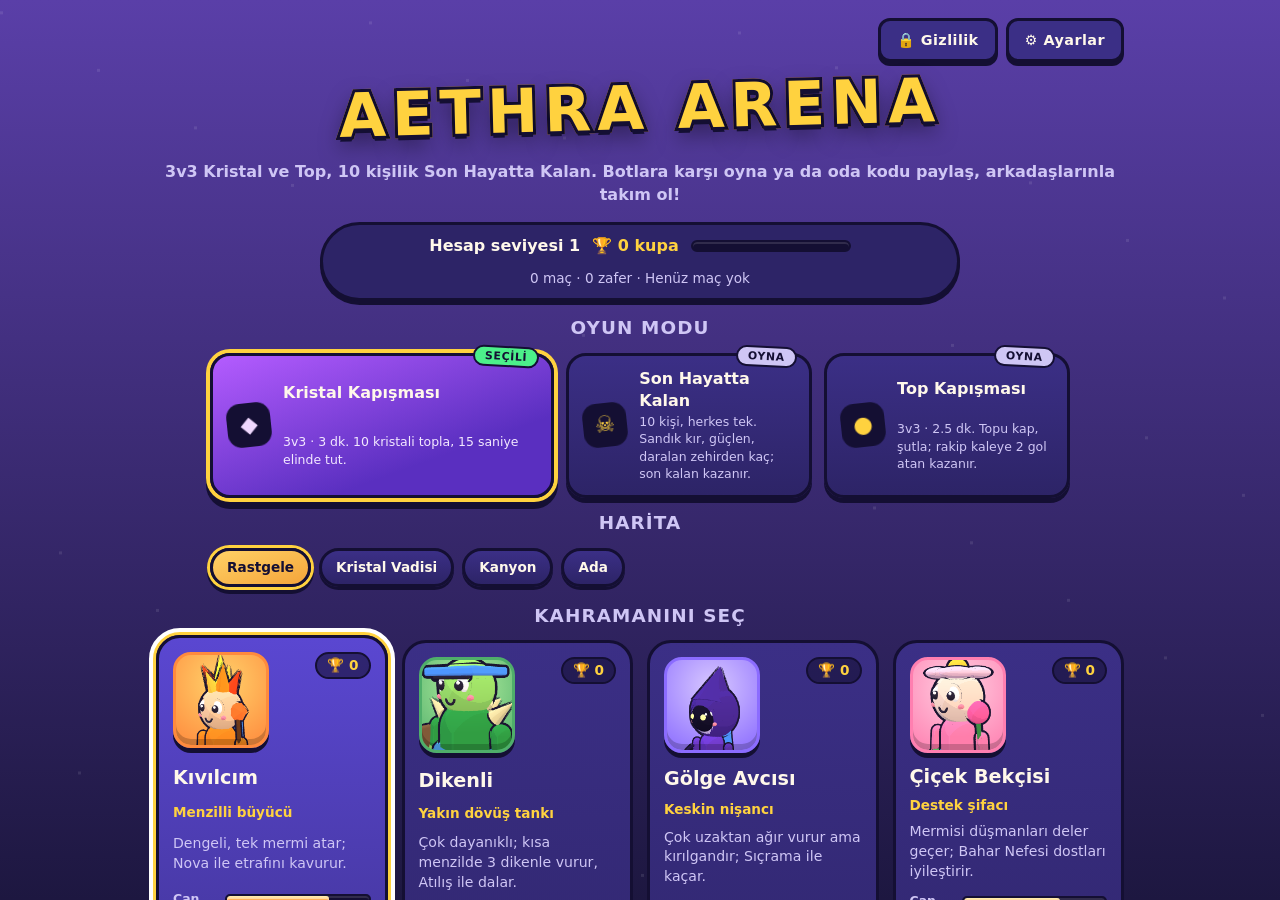
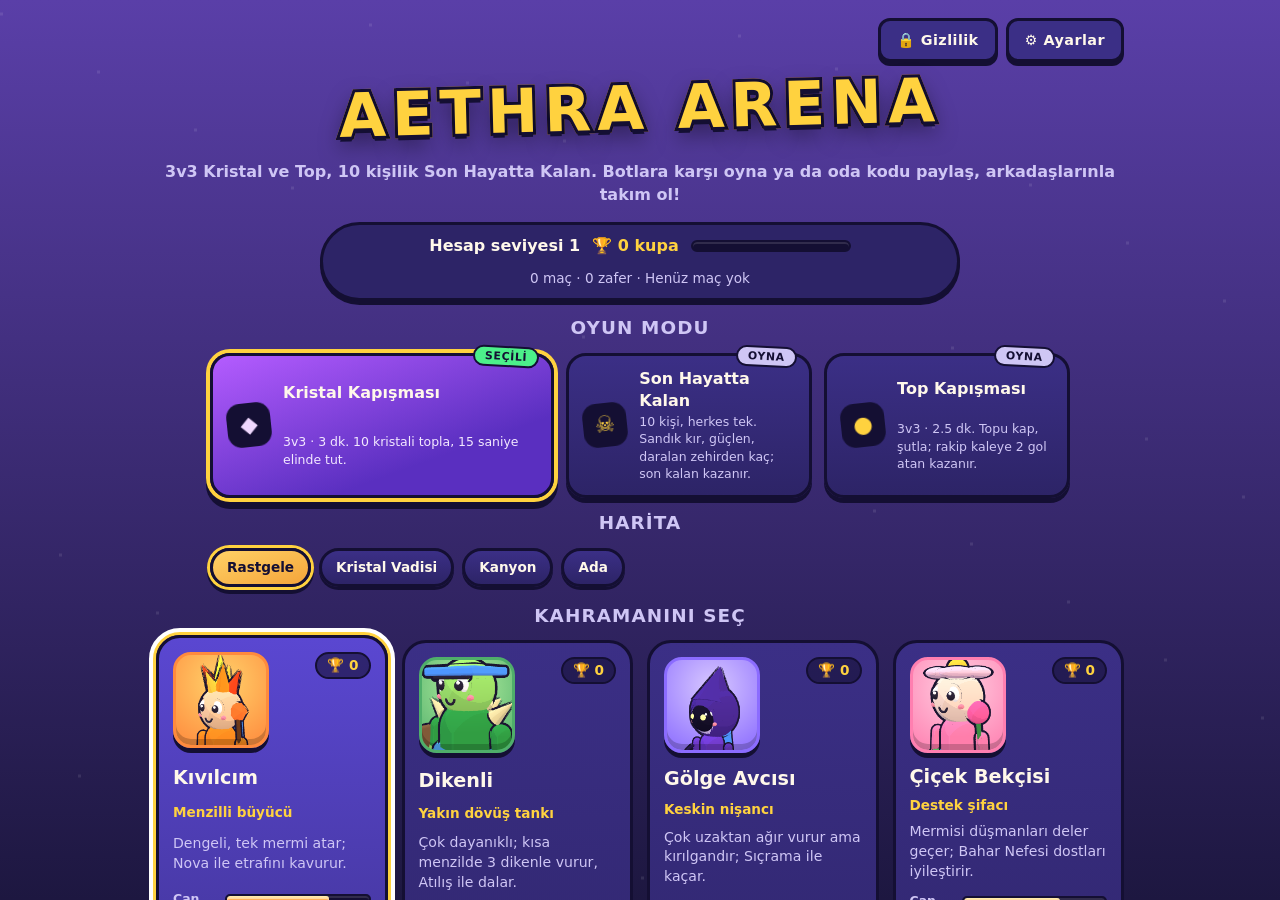
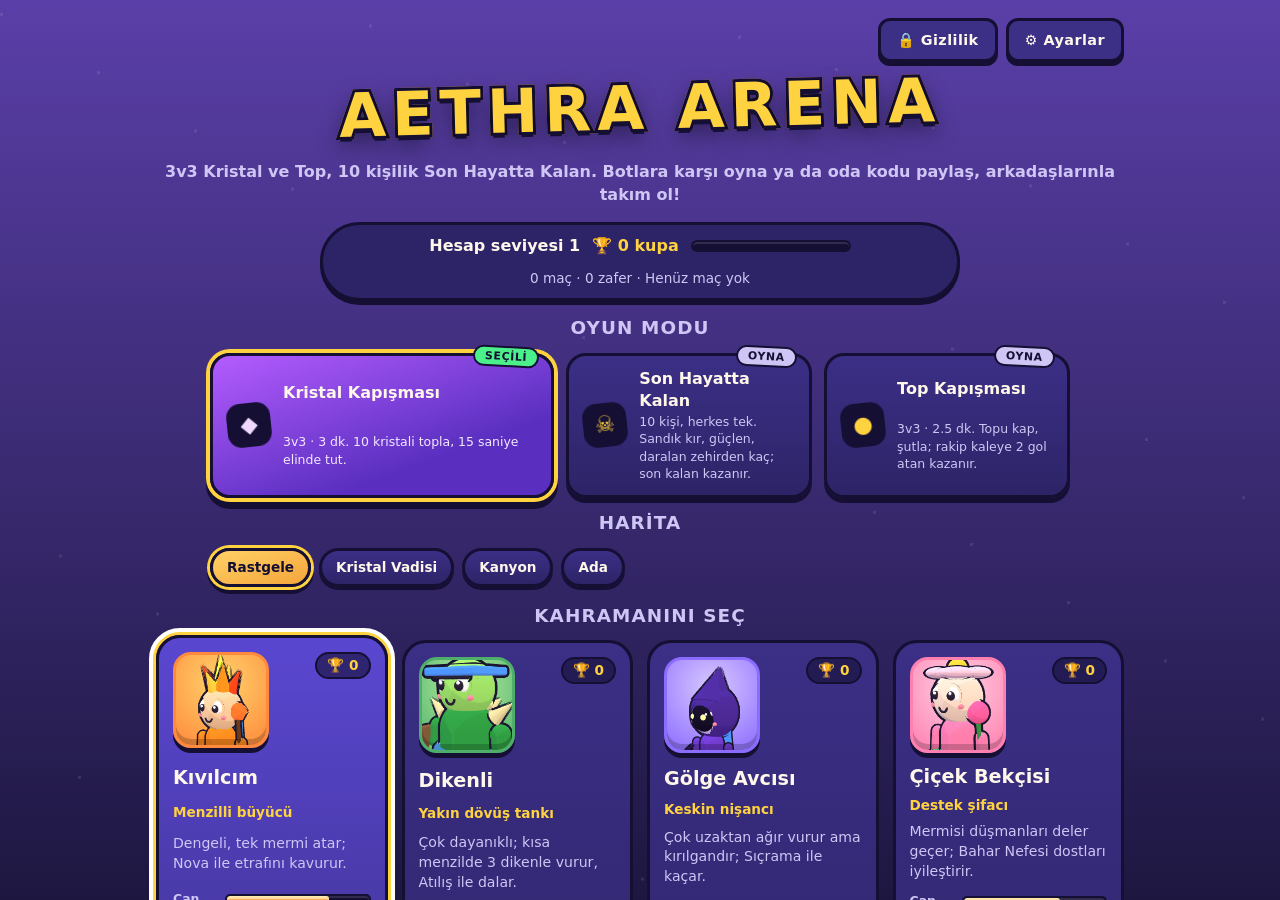
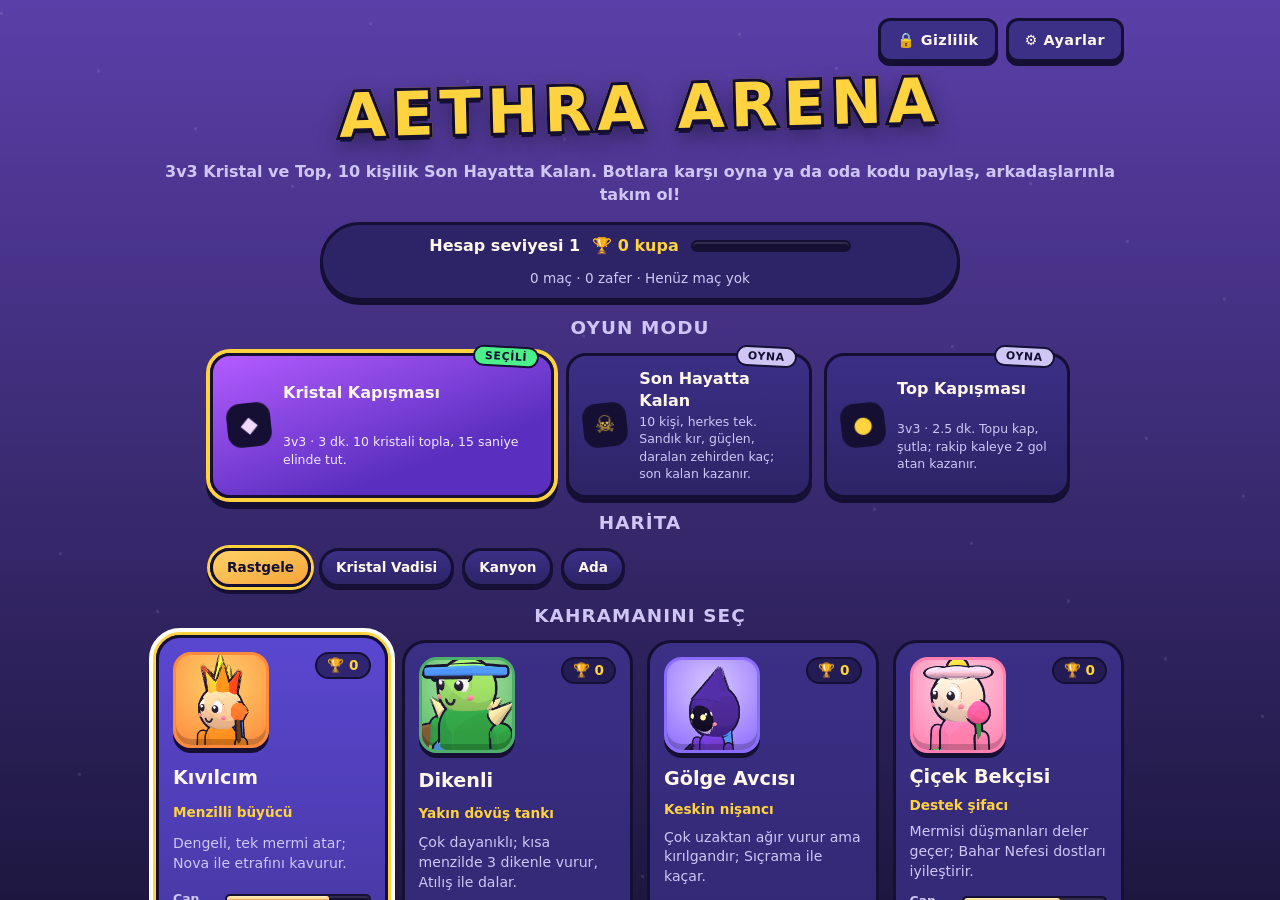
